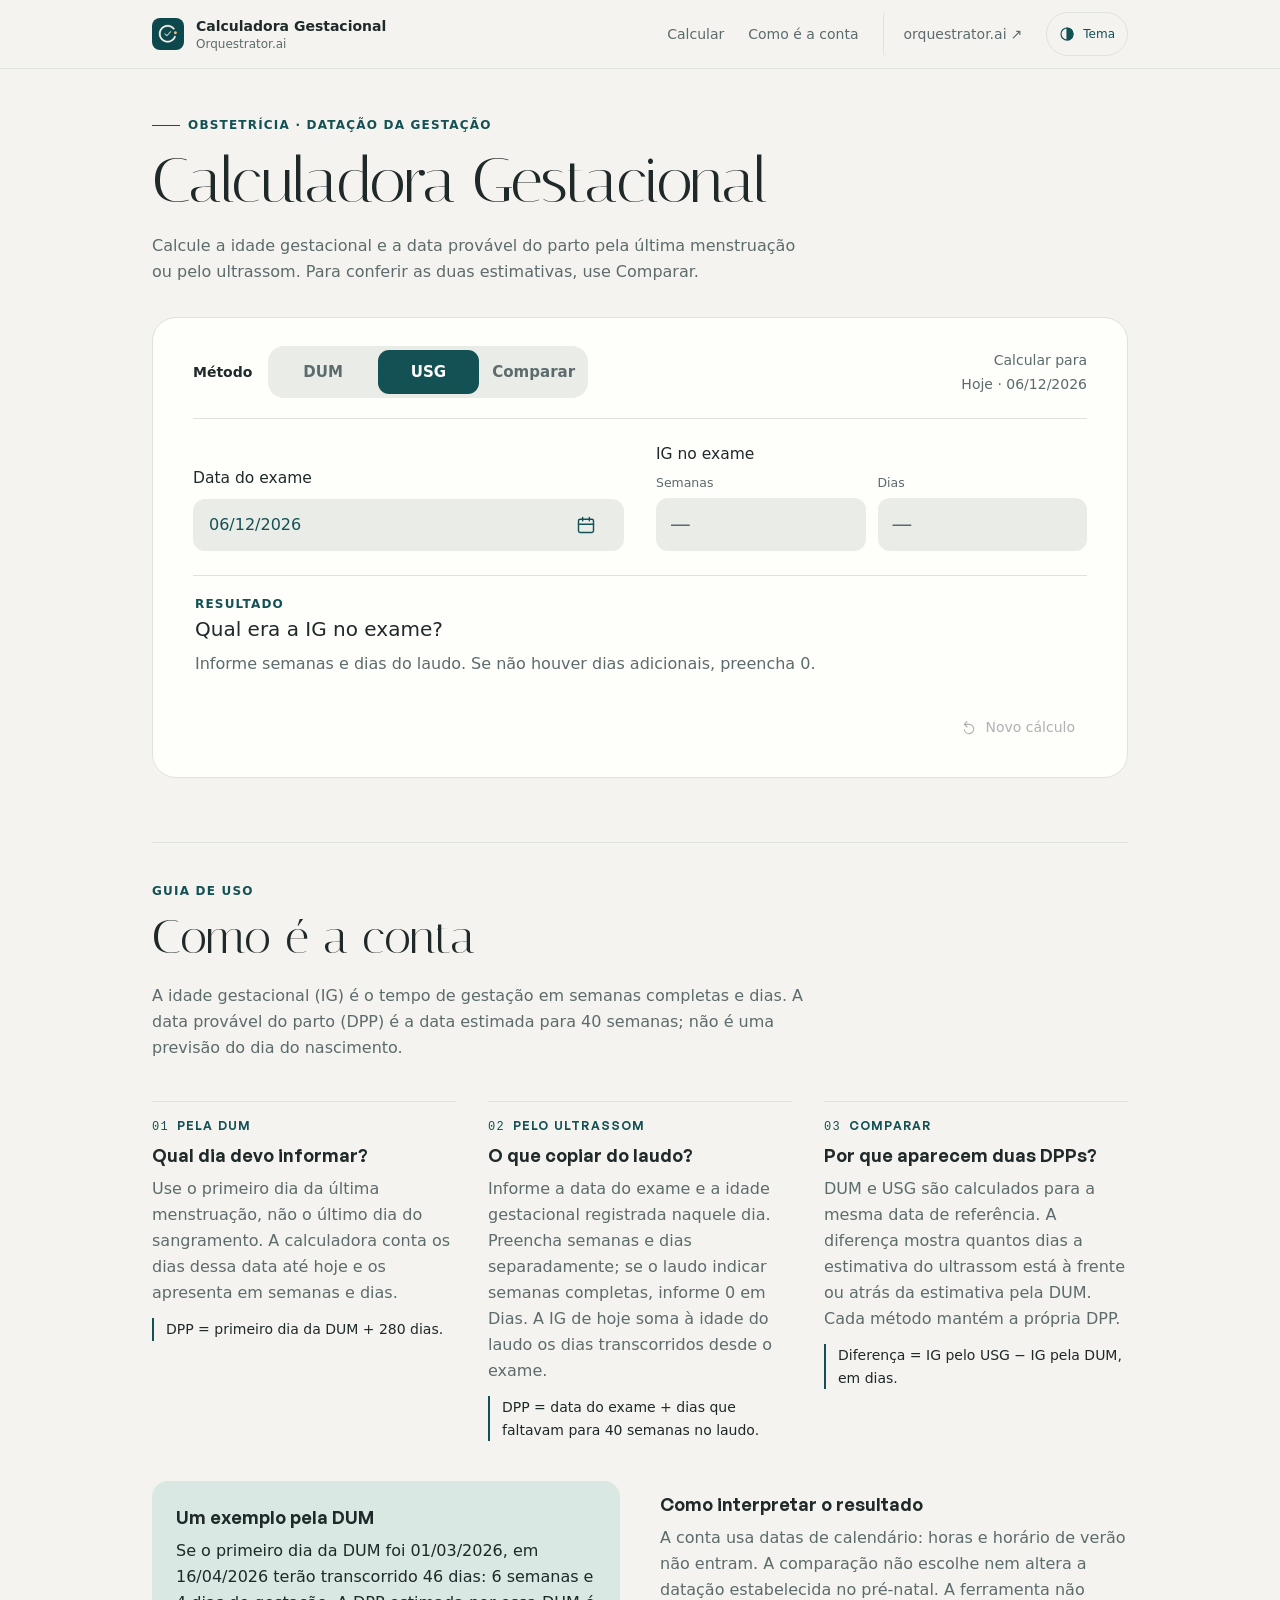
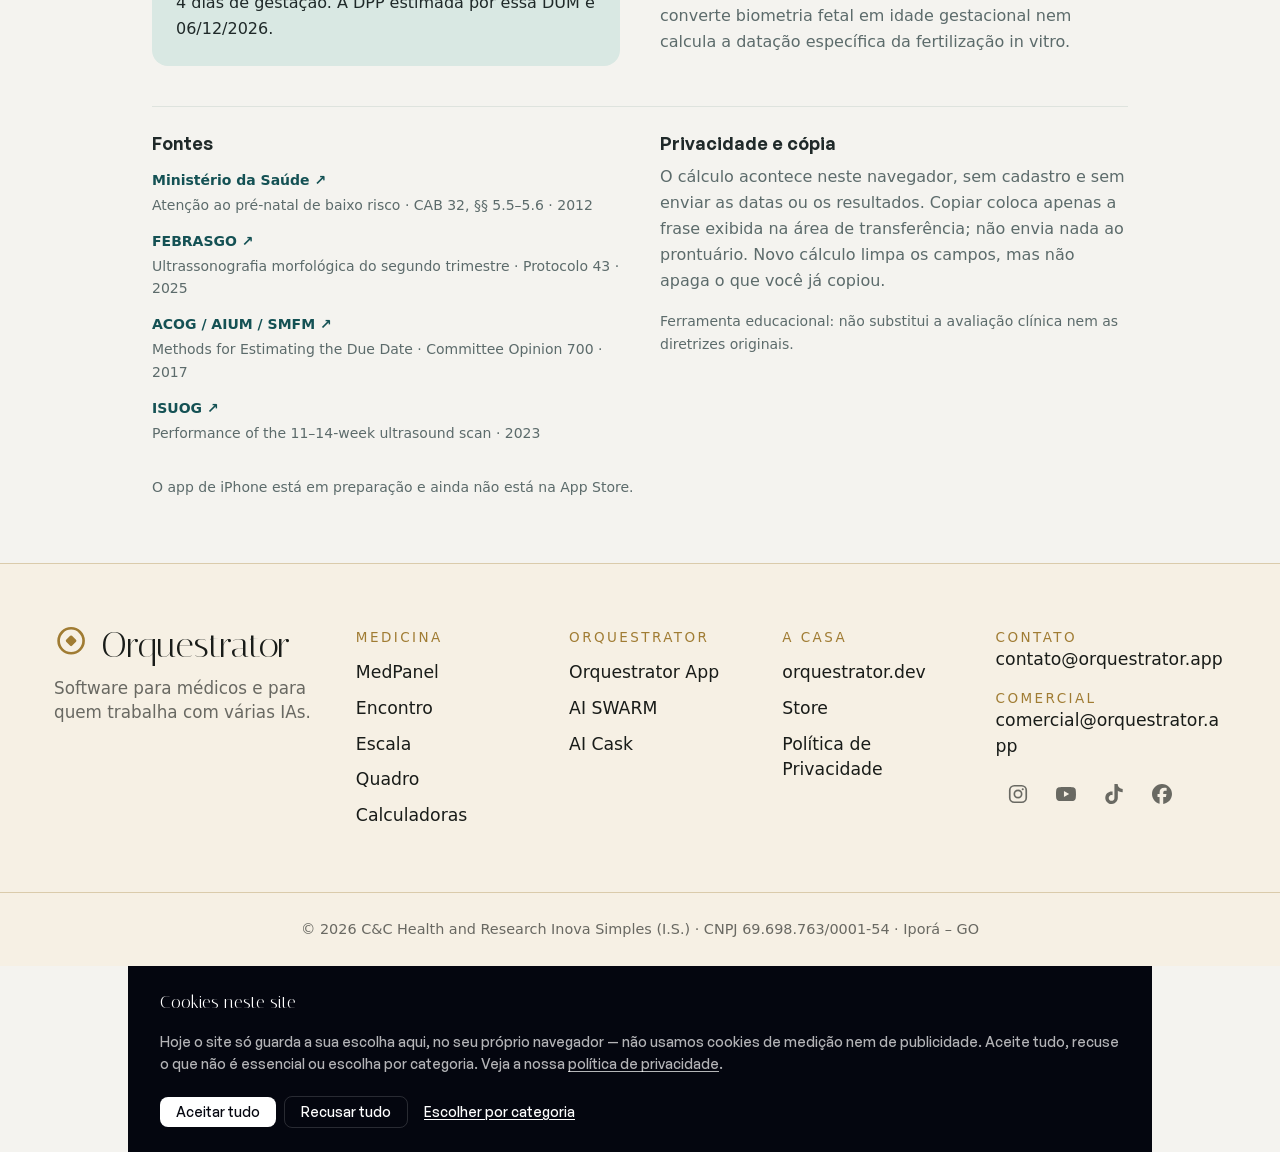
==== index.html @ 22716a39 "Conta Orquestrator: login Google/GitHub e painel de acessos Cadastro único Firebase, vinculação de p" ====
<!DOCTYPE html><html lang="pt-BR" class="raiz-gestacional"><head><meta charSet="utf-8"/><meta name="viewport" content="width=device-width, initial-scale=1"/><link rel="preload" href="/_next/static/media/68eb6f6c399b0b08-s.p.0r8hjc~6p2.4n.woff2" as="font" crossorigin="" type="font/woff2"/><link rel="preload" href="/_next/static/media/e4bf00cfb41b665c-s.p.0wl7n6qdw1gtv.woff2" as="font" crossorigin="" type="font/woff2"/><link rel="preload" href="/_next/static/media/ef40981ccf68eb44-s.0q5zpmovloh.p.woff2" as="font" crossorigin="" type="font/woff2"/><link rel="stylesheet" href="/_next/static/chunks/0lvwnnsfboetd.css" data-precedence="next"/><link rel="stylesheet" href="/_next/static/chunks/06d7qz5~d7o9e.css" data-precedence="next"/><link rel="stylesheet" href="/_next/static/chunks/0ktil~v882y-f.css" data-precedence="next"/><link rel="preload" as="script" fetchPriority="low" href="/_next/static/chunks/0lxjt0z1xo4w2.js"/><script src="/_next/static/chunks/09z8lfty.0pmt.js" async=""></script><script src="/_next/static/chunks/0~ioobwaegd50.js" async=""></script><script src="/_next/static/chunks/0by26_fgpwr7x.js" async=""></script><script src="/_next/static/chunks/turbopack-0szl3iyc-07uf.js" async=""></script><script src="/_next/static/chunks/0hv1p3u_-xrrk.js" async=""></script><script src="/_next/static/chunks/0d3shmwh5_nmn.js" async=""></script><script src="/_next/static/chunks/0bd6ms~98q-tb.js" async=""></script><script src="/_next/static/chunks/149d9~38l7e.f.js" async=""></script><script src="/_next/static/chunks/0xw2i-d7-qs8j.js" async=""></script><script src="/_next/static/chunks/0cv4nspvjn6ev.js" async=""></script><link rel="preload" href="/fonts/general-sans.css" as="style"/><meta name="next-size-adjust" content=""/><meta name="theme-color" content="#f4f3ef" media="(prefers-color-scheme: light)"/><meta name="theme-color" content="#101516" media="(prefers-color-scheme: dark)"/><meta name="color-scheme" content="light dark"/><title>Calculadora Gestacional — a idade gestacional pela DUM e pelo ultrassom, com a DPP — Orquestrator</title><meta name="description" content="A idade gestacional pela DUM, pelo ultrassom ou comparando os dois, com a DPP e o texto para o prontuário. As contas são feitas no navegador: o que você digita não sai do aparelho."/><meta name="application-name" content="Calculadora Gestacional"/><meta name="author" content="Orquestrator"/><link rel="manifest" href="/manifest.webmanifest"/><meta name="creator" content="Orquestrator"/><meta name="publisher" content="Orquestrator"/><meta name="robots" content="index, follow"/><link rel="canonical" href="https://calculadoragestacional.orquestrator.ai/"/><meta property="og:title" content="Calculadora Gestacional — a idade gestacional pela DUM e pelo ultrassom, com a DPP"/><meta property="og:description" content="A idade gestacional pela DUM, pelo ultrassom ou comparando os dois, com a DPP e o texto para o prontuário. As contas são feitas no navegador: o que você digita não sai do aparelho."/><meta property="og:url" content="https://calculadoragestacional.orquestrator.ai/"/><meta property="og:site_name" content="Calculadora Gestacional · Orquestrator"/><meta property="og:locale" content="pt_BR"/><meta property="og:image" content="https://calculadoragestacional.orquestrator.ai/assets/partilha/partilha-medicina-medpanel-20261123.png"/><meta property="og:image:type" content="image/png"/><meta property="og:image:width" content="1200"/><meta property="og:image:height" content="630"/><meta property="og:image:alt" content="Orquestrator — Medicina: o iPhone com a Calculadora Gestacional e os apps MedPanel, Encontro, Escala, Quadro e Calculadoras"/><meta property="og:type" content="website"/><meta name="twitter:card" content="summary_large_image"/><meta name="twitter:title" content="Calculadora Gestacional — a idade gestacional pela DUM e pelo ultrassom, com a DPP"/><meta name="twitter:description" content="A idade gestacional pela DUM, pelo ultrassom ou comparando os dois, com a DPP e o texto para o prontuário. As contas são feitas no navegador: o que você digita não sai do aparelho."/><meta name="twitter:image" content="https://calculadoragestacional.orquestrator.ai/assets/partilha/partilha-medicina-medpanel-20261123.png"/><link rel="shortcut icon" href="/assets/gestacional/favicon.ico"/><link rel="icon" href="/favicon.ico?favicon.0u-0kt6oo4~.o.ico" sizes="48x48" type="image/x-icon"/><link rel="icon" href="/assets/gestacional/favicon.ico" type="image/x-icon" sizes="48x48"/><link rel="apple-touch-icon" href="/assets/gestacional/icone.png" sizes="1024x1024"/><script>(() => {
  const raiz = document.documentElement;
  const chave = "gestacional-aparencia";
  const evento = "gestacional-aparencia-alterada";
  const cores = {"claro":"#f4f3ef","escuro":"#101516"};
  const sistema = matchMedia('(prefers-color-scheme: dark)');
  const validar = tema => tema === 'claro' || tema === 'escuro' ? tema : 'sistema';
  let inicial = 'sistema';
  try { inicial = validar(localStorage.getItem(chave)); } catch {}
  raiz.dataset.gstTema = inicial;
  const colorirBarra = () => {
    const cor = cores[raiz.dataset.gstAparencia];
    document.querySelectorAll('meta[name="theme-color"]').forEach(meta => meta.setAttribute('content', cor));
  };
  const aplicar = () => {
    const tema = validar(raiz.dataset.gstTema);
    raiz.dataset.gstTema = tema;
    raiz.dataset.gstAparencia = tema === 'sistema' ? (sistema.matches ? 'escuro' : 'claro') : tema;
    colorirBarra();
  };
  aplicar();
  window.addEventListener(evento, aplicar);
  sistema.addEventListener('change', aplicar);
  window.addEventListener('storage', event => {
    if (event.key !== chave && event.key !== null) return;
    raiz.dataset.gstTema = validar(event.newValue);
    window.dispatchEvent(new Event(evento));
  });
  // O Next pode inserir os metadados depois deste script; observe apenas até o HTML estar pronto.
  const observar = new MutationObserver(colorirBarra);
  observar.observe(document.head, {childList: true, subtree: true});
  document.addEventListener('DOMContentLoaded', () => { colorirBarra(); observar.disconnect(); }, {once: true});
})();</script><link rel="stylesheet" href="/fonts/general-sans.css"/><script>if (location.protocol === "file:") { document.addEventListener("DOMContentLoaded", function () { document.body.innerHTML = '<div style="min-height:100vh;display:flex;flex-direction:column;align-items:center;justify-content:center;gap:1.2rem;background:#04060f;color:#fff;text-align:center;padding:2rem;font-family:Georgia,serif"><div style="font-size:2.4rem;line-height:1.1">O cinema n\u00e3o abre por aqui.</div><div style="max-width:34rem;font-family:system-ui,sans-serif;font-size:1rem;line-height:1.5;opacity:.75">Abrir o index.html com dois cliques (file://) quebra as rotas do site.<br/><br/>Volte \u00e0 pasta e d\u00ea dois cliques em <b style=\'color:#fff\'>\u201cABRIR O SITE.command\u201d</b> \u2014 o navegador abre sozinho no endere\u00e7o certo.<br/><span style=\'opacity:.6\'>(na primeira vez: clique direito \u2192 Abrir)</span></div></div>'; }); }</script><script src="/_next/static/chunks/03~yq9q893hmn.js" noModule=""></script></head><body class="zen_kaku_gothic_new_59295cc6-module__AIG6Ha__variable marck_script_61fc120c-module__wzHLHG__variable italiana_525a09a8-module__SGugnq__variable"><div hidden=""><!--$--><!--/$--></div><script type="application/ld+json">{"@context":"https://schema.org","@graph":[{"@type":"Organization","@id":"https://calculadoragestacional.orquestrator.ai/#organization","name":"Orquestrator","legalName":"C&C Health and Research Inova Simples (I.S.)","taxID":"69.698.763/0001-54","email":"contato@orquestrator.app","url":"https://calculadoragestacional.orquestrator.ai","logo":"https://calculadoragestacional.orquestrator.ai/icon","address":{"@type":"PostalAddress","streetAddress":"Av. Goiás, 851, Qd. 75, Lt. 772, Sala 01","addressLocality":"Iporá","addressRegion":"GO","postalCode":"76200-015","addressCountry":"BR"}},{"@type":"WebSite","@id":"https://calculadoragestacional.orquestrator.ai/#website","name":"Orquestrator","description":"Orquestrator builds software for physicians: MedPanel, a side panel that pastes phrases, prescriptions and documents wherever the cursor is; residency platforms that cite their sources; and one brain orchestrating a fleet of AIs. The clinical decision always stays with the physician.","url":"https://calculadoragestacional.orquestrator.ai","publisher":{"@id":"https://calculadoragestacional.orquestrator.ai/#organization"}}]}</script><div class="scroll-layout"><div class="scroll-layout-content"><div class="gestacional-produto min-h-svh bg-[var(--calc-bg)] text-[var(--calc-ink)]"><a href="#idade-gestacional" class="sr-only focus:not-sr-only focus:fixed focus:top-2 focus:left-2 focus:z-50 focus:rounded-lg focus:bg-[var(--calc-acento)] focus:px-4 focus:py-3 focus:text-[var(--calc-acento-ink)]">Pular para a calculadora</a><header class="hidden border-b border-[var(--calc-linha)] bg-[var(--calc-bg)] md:block"><div class="mx-auto flex max-w-5xl items-center justify-between gap-6 px-8 py-3 lg:px-6"><a href="#conteudo" class="inline-flex min-h-11 items-center gap-3 rounded-sm text-[var(--calc-ink)] focus-visible:outline-2 focus-visible:outline-[var(--calc-acento)]"><img alt="" loading="lazy" width="192" height="192" decoding="async" data-nimg="1" class="size-8 rounded-lg" style="color:transparent" src="/assets/store/calculadoras/icone.webp"/><span class="flex flex-col leading-tight"><b class="text-sm font-semibold">Calculadora Gestacional</b><span class="text-xs text-[var(--calc-muted)]">Orquestrator.ai</span></span></a><nav aria-label="Navegação da calculadora" class="flex items-center gap-3 text-sm text-[var(--calc-muted)] lg:gap-6"><a href="#idade-gestacional" class="inline-flex min-h-11 items-center rounded-sm hover:text-[var(--calc-acento)] focus-visible:outline-2">Calcular</a><a href="#conta" class="inline-flex min-h-11 items-center rounded-sm hover:text-[var(--calc-acento)] focus-visible:outline-2">Como é a conta</a><a href="https://orquestrator.ai/" class="inline-flex min-h-11 items-center gap-1 rounded-sm border-l border-[var(--calc-linha)] pl-5 hover:text-[var(--calc-acento)] focus-visible:outline-2">orquestrator.ai<span aria-hidden="true">↗</span></a><label class="gestacional-seletor-tema relative inline-flex min-h-11 shrink-0 items-center gap-2 rounded-full border border-[var(--calc-linha)] px-3 text-xs font-medium text-[var(--calc-acento)] focus-within:outline-2 focus-within:outline-offset-2 focus-within:outline-[var(--calc-acento)]"><svg aria-hidden="true" viewBox="0 0 24 24" fill="none" stroke="currentColor" stroke-width="1.7" class="size-4"><circle cx="12" cy="12" r="9"></circle><path d="M12 3a9 9 0 0 1 0 18Z" fill="currentColor"></path></svg><span aria-hidden="true">Tema</span><select aria-label="Aparência" class="absolute inset-0 size-full cursor-pointer opacity-0"><option value="sistema" selected="">Seguir o sistema</option><option value="claro">Claro</option><option value="escuro">Escuro</option></select></label></nav></div></header><main id="conteudo" class="mx-auto min-h-svh max-w-5xl px-6 md:px-8 lg:px-6"><header class="flex items-center justify-between gap-3 pt-4 pb-5 md:block md:pt-10 md:pb-6 lg:pt-12 lg:pb-8"><div class="min-w-0"><p class="m-0 mb-2 hidden items-center gap-2 text-xs font-semibold tracking-widest text-[var(--calc-acento)] uppercase md:flex"><span aria-hidden="true" class="inline-block h-px w-7 bg-current"></span>Obstetrícia · Datação da gestação</p><h1 id="gestacional-titulo" class="m-0 text-balance leading-tight"><span class="gestacional-nome-app block text-[length:var(--gst-titulo-app)] font-semibold md:hidden">Obstétrica</span><span class="hidden text-[length:var(--gst-titulo-web)] font-normal tracking-tight md:block">Calculadora Gestacional</span></h1><span class="block text-xs font-semibold text-[var(--calc-muted)] md:hidden">Orquestrator.ai</span><p class="m-0 mt-3 hidden max-w-prose text-base leading-relaxed text-[var(--calc-muted)] md:block">Calcule a idade gestacional e a data provável do parto pela última menstruação ou pelo ultrassom. Para conferir as duas estimativas, use Comparar.</p></div><div class="flex shrink-0 items-center gap-1 md:hidden"><label class="gestacional-seletor-tema relative inline-flex min-h-11 shrink-0 items-center gap-2 rounded-full border border-[var(--calc-linha)] px-3 text-xs font-medium text-[var(--calc-acento)] focus-within:outline-2 focus-within:outline-offset-2 focus-within:outline-[var(--calc-acento)]"><svg aria-hidden="true" viewBox="0 0 24 24" fill="none" stroke="currentColor" stroke-width="1.7" class="size-4"><circle cx="12" cy="12" r="9"></circle><path d="M12 3a9 9 0 0 1 0 18Z" fill="currentColor"></path></svg><span aria-hidden="true">Tema</span><select aria-label="Aparência" class="absolute inset-0 size-full cursor-pointer opacity-0"><option value="sistema" selected="">Seguir o sistema</option><option value="claro">Claro</option><option value="escuro">Escuro</option></select></label><button type="button" aria-label="Sobre o cálculo: metodologia, fontes e privacidade" aria-haspopup="dialog" aria-expanded="false" class="inline-flex size-11 shrink-0 items-center justify-center rounded-full text-[var(--calc-acento)] focus-visible:outline-2"><svg aria-hidden="true" viewBox="0 0 24 24" fill="none" stroke="currentColor" stroke-width="1.7" class="size-6"><circle cx="12" cy="12" r="9"></circle><path d="M12 11v6m-2 0h4m-4-6h2"></path><circle cx="12" cy="7.5" r="1" fill="currentColor" stroke="none"></circle></svg></button><dialog aria-labelledby="gestacional-folha-titulo" data-lenis-prevent="true" class="gestacional-folha fixed inset-x-0 top-auto bottom-0 mx-auto w-full max-w-lg overflow-y-auto overscroll-contain rounded-t-3xl border-0 bg-[var(--calc-bg)] p-0 text-[var(--calc-ink)] backdrop:bg-black/45"><header class="sticky top-0 z-10 flex items-center justify-between gap-4 border-b border-[var(--calc-linha)] bg-[var(--calc-bg)] px-6 py-2"><h2 id="gestacional-folha-titulo" class="m-0 font-[family-name:var(--gst-ui)]! text-base font-semibold!">Sobre o cálculo</h2><form method="dialog"><button type="submit" class="-mr-2 min-h-11 rounded-md px-2 font-semibold text-[var(--calc-acento)] focus-visible:outline-2">Concluir</button></form></header></dialog></div></header><section id="idade-gestacional" aria-label="Calculadora de idade gestacional" tabindex="-1" class="scroll-mt-4 outline-none"><div class="gestacional-consulta pb-7 md:rounded-3xl md:border md:border-[var(--calc-linha)] md:bg-[var(--calc-surface)] md:px-8 md:py-7 lg:px-10"><h2 class="sr-only">Dados e resultado do cálculo</h2><div class="md:flex md:items-center md:justify-between md:gap-6 md:border-b md:border-[var(--calc-linha)] md:pb-5"><div class="md:flex md:flex-wrap md:items-center md:gap-4"><span aria-hidden="true" class="hidden text-sm font-semibold text-[var(--calc-ink)] lg:block">Método</span><fieldset class="m-0 grid min-w-0 grid-cols-3 gap-1 border-0 bg-[var(--calc-well)] p-1 rounded-2xl md:w-80"><legend class="sr-only">Modo de cálculo</legend><label class="cursor-pointer rounded-[0.7rem] py-[0.55rem] text-center text-[0.94rem] font-semibold text-[var(--calc-muted)] has-[:checked]:bg-[var(--calc-acento)] has-[:checked]:text-[var(--calc-acento-ink)] has-[:focus-visible]:outline-2 has-[:focus-visible]:outline-offset-2 has-[:focus-visible]:outline-[var(--calc-acento)] flex min-h-11 items-center justify-center"><input type="radio" class="sr-only" name="ig-modo" value="dum"/>DUM</label><label class="cursor-pointer rounded-[0.7rem] py-[0.55rem] text-center text-[0.94rem] font-semibold text-[var(--calc-muted)] has-[:checked]:bg-[var(--calc-acento)] has-[:checked]:text-[var(--calc-acento-ink)] has-[:focus-visible]:outline-2 has-[:focus-visible]:outline-offset-2 has-[:focus-visible]:outline-[var(--calc-acento)] flex min-h-11 items-center justify-center"><input type="radio" class="sr-only" name="ig-modo" checked="" value="usg"/>USG</label><label class="cursor-pointer rounded-[0.7rem] py-[0.55rem] text-center text-[0.94rem] font-semibold text-[var(--calc-muted)] has-[:checked]:bg-[var(--calc-acento)] has-[:checked]:text-[var(--calc-acento-ink)] has-[:focus-visible]:outline-2 has-[:focus-visible]:outline-offset-2 has-[:focus-visible]:outline-[var(--calc-acento)] flex min-h-11 items-center justify-center"><input type="radio" class="sr-only" name="ig-modo" value="comparar"/>Comparar</label></fieldset></div><p class="m-0 flex flex-wrap items-baseline justify-between gap-x-3 px-1 pt-5 pb-4 text-sm text-[var(--calc-muted)] md:flex-col md:items-end md:gap-1 md:p-0"><span>Calcular para</span><span>Hoje</span></p></div><div><div class="flex flex-col gap-4 md:py-6"><section class="min-w-0 rounded-[var(--gst-raio-campo)] bg-[var(--calc-surface)] p-[var(--gst-campo-padding)] md:bg-transparent md:p-0 md:grid md:grid-cols-2 md:items-end md:gap-x-8 " aria-label="Data do exame"><div class="flex items-center justify-between gap-3 min-h-11 flex-wrap md:flex-col md:items-stretch md:justify-end md:gap-2"><label for="ig-exame" class="text-[0.97rem] whitespace-nowrap">Data do exame</label><span class="min-w-0 max-w-[10.6rem] border-0 bg-transparent text-right text-[1rem] font-medium text-[var(--calc-acento)] outline-offset-2 focus-visible:outline-2 focus-visible:outline-[var(--calc-acento)] min-h-11 md:min-h-[var(--gst-altura-numero)] md:w-full md:max-w-none md:rounded-xl md:bg-[var(--calc-well)] md:px-4 md:text-left inline-flex items-center gap-1 focus-within:outline-2 focus-within:outline-[var(--calc-acento)]"><input id="ig-exame" type="text" inputMode="numeric" autoComplete="off" placeholder="dd/mm/aaaa" maxLength="10" class="min-w-0 w-full border-0 bg-transparent text-inherit tabular-nums outline-none placeholder:text-[var(--calc-muted)]" value=""/><span class="relative flex min-h-11 w-11 shrink-0 items-center justify-center"><svg aria-hidden="true" class="size-5" viewBox="0 0 24 24" fill="none" stroke="currentColor" stroke-width="1.7"><rect x="3" y="5" width="18" height="16" rx="2"></rect><path d="M16 3v4M8 3v4M3 11h18" stroke-linecap="round"></path></svg><input type="date" aria-label="Abrir calendário: Data do exame" max="" class="absolute inset-0 size-full cursor-pointer opacity-0" value=""/></span></span></div><div class="my-[var(--gst-campo-padding)] h-px bg-[var(--calc-linha)] md:hidden"></div><div><p id="ig-no-exame" class="m-0 text-[0.97rem]">IG no exame</p><div role="group" aria-labelledby="ig-no-exame" class="mt-2 grid grid-cols-2 gap-3"><label class="flex min-w-0 flex-col gap-[0.3rem]"><span class="text-[0.78rem] text-[var(--calc-muted)]">Semanas</span><input type="text" inputMode="numeric" pattern="[0-9]*" autoComplete="off" placeholder="—" enterKeyHint="next" class="w-full rounded-[0.75rem] border-2 border-transparent bg-[var(--calc-well)] px-[0.75rem] py-[0.55rem] text-[1.3rem] font-medium text-[var(--calc-ink)] outline-none focus:border-[var(--calc-acento)] aria-[invalid=true]:border-[var(--calc-erro)] min-h-[var(--gst-altura-numero)] tabular-nums placeholder:text-[var(--calc-muted)]" value=""/></label><label class="flex min-w-0 flex-col gap-[0.3rem]"><span class="text-[0.78rem] text-[var(--calc-muted)]">Dias</span><input type="text" inputMode="numeric" pattern="[0-9]*" autoComplete="off" placeholder="—" enterKeyHint="done" class="w-full rounded-[0.75rem] border-2 border-transparent bg-[var(--calc-well)] px-[0.75rem] py-[0.55rem] text-[1.3rem] font-medium text-[var(--calc-ink)] outline-none focus:border-[var(--calc-acento)] aria-[invalid=true]:border-[var(--calc-erro)] min-h-[var(--gst-altura-numero)] tabular-nums placeholder:text-[var(--calc-muted)]" value=""/></label></div></div></section></div><div aria-live="polite" class="mt-6 flex flex-col gap-5 md:mt-0 md:gap-4"><div class="px-0.5 py-3 md:border-t md:border-[var(--calc-linha)] md:pt-5 md:pb-0"><p class="m-0 hidden text-xs font-semibold tracking-widest text-[var(--calc-acento)] uppercase md:block">Resultado</p><h3 class="m-0 text-xl leading-snug font-medium md:mt-1">Qual era a IG no exame?</h3><p class="m-0 mt-2 max-w-prose text-base leading-relaxed text-[var(--calc-muted)]">Informe semanas e dias do laudo. Se não houver dias adicionais, preencha 0.</p></div></div><div class="mt-7 md:flex md:items-center md:justify-end md:gap-4"><button type="button" disabled="" class="inline-flex min-h-11 w-full items-center justify-center gap-2 rounded-lg text-sm text-[var(--calc-muted)] focus-visible:outline-2 enabled:hover:text-[var(--calc-acento)] disabled:opacity-50 md:w-auto md:px-3"><svg class="size-4" aria-hidden="true" viewBox="0 0 24 24" fill="none" stroke="currentColor" stroke-width="1.7"><path d="M9 4 5 8l4 4M5 8h7a7 7 0 1 1-7 8" stroke-linecap="round" stroke-linejoin="round"></path></svg>Novo cálculo</button></div></div></div></section><section id="conta" aria-labelledby="conta-titulo" class="mt-12 hidden scroll-mt-6 border-t border-[var(--calc-linha)] pt-8 pb-16 md:block lg:mt-16 lg:pt-10"><p class="m-0 mb-2 text-xs font-semibold tracking-widest text-[var(--calc-acento)] uppercase">Guia de uso</p><h2 id="conta-titulo" tabindex="-1" class="m-0 mb-4 text-4xl leading-tight lg:text-5xl">Como é a conta</h2><div class="flex flex-col gap-8 md:gap-10"><p class="m-0 max-w-prose text-base leading-relaxed text-[var(--calc-muted)]">A idade gestacional (IG) é o tempo de gestação em semanas completas e dias. A data provável do parto (DPP) é a data estimada para 40 semanas; não é uma previsão do dia do nascimento.</p><ol class="m-0 grid list-none gap-6 p-0 md:grid-cols-3 md:gap-8"><li class="flex min-w-0 flex-col items-start gap-2 border-t border-[var(--calc-linha)] pt-4"><p class="m-0 font-sans text-xs font-semibold tracking-widest text-[var(--calc-acento)] uppercase"><span aria-hidden="true" class="mr-2 font-mono font-normal">0<!-- -->1</span>Pela DUM</p><h3 class="m-0 font-sans text-lg font-semibold leading-snug text-[var(--calc-ink)]">Qual dia devo informar?</h3><p class="m-0 max-w-prose text-base leading-relaxed text-[var(--calc-muted)]">Use o primeiro dia da última menstruação, não o último dia do sangramento. A calculadora conta os dias dessa data até hoje e os apresenta em semanas e dias.</p><p class="m-0 mt-1 border-l-2 border-[var(--calc-acento)] pl-3 text-sm font-medium leading-relaxed">DPP = primeiro dia da DUM + 280 dias.</p></li><li class="flex min-w-0 flex-col items-start gap-2 border-t border-[var(--calc-linha)] pt-4"><p class="m-0 font-sans text-xs font-semibold tracking-widest text-[var(--calc-acento)] uppercase"><span aria-hidden="true" class="mr-2 font-mono font-normal">0<!-- -->2</span>Pelo ultrassom</p><h3 class="m-0 font-sans text-lg font-semibold leading-snug text-[var(--calc-ink)]">O que copiar do laudo?</h3><p class="m-0 max-w-prose text-base leading-relaxed text-[var(--calc-muted)]">Informe a data do exame e a idade gestacional registrada naquele dia. Preencha semanas e dias separadamente; se o laudo indicar semanas completas, informe 0 em Dias. A IG de hoje soma à idade do laudo os dias transcorridos desde o exame.</p><p class="m-0 mt-1 border-l-2 border-[var(--calc-acento)] pl-3 text-sm font-medium leading-relaxed">DPP = data do exame + dias que faltavam para 40 semanas no laudo.</p></li><li class="flex min-w-0 flex-col items-start gap-2 border-t border-[var(--calc-linha)] pt-4"><p class="m-0 font-sans text-xs font-semibold tracking-widest text-[var(--calc-acento)] uppercase"><span aria-hidden="true" class="mr-2 font-mono font-normal">0<!-- -->3</span>Comparar</p><h3 class="m-0 font-sans text-lg font-semibold leading-snug text-[var(--calc-ink)]">Por que aparecem duas DPPs?</h3><p class="m-0 max-w-prose text-base leading-relaxed text-[var(--calc-muted)]">DUM e USG são calculados para a mesma data de referência. A diferença mostra quantos dias a estimativa do ultrassom está à frente ou atrás da estimativa pela DUM. Cada método mantém a própria DPP.</p><p class="m-0 mt-1 border-l-2 border-[var(--calc-acento)] pl-3 text-sm font-medium leading-relaxed">Diferença = IG pelo USG − IG pela DUM, em dias.</p></li></ol><div class="grid gap-6 md:grid-cols-2 md:gap-10"><section aria-label="Exemplo de cálculo" class="rounded-2xl bg-[var(--calc-acento-suave)] p-5 md:p-6"><h3 class="m-0 font-sans text-lg font-semibold leading-snug text-[var(--calc-ink)]">Um exemplo pela DUM</h3><p class="m-0 mt-2 max-w-prose text-base leading-relaxed">Se o primeiro dia da DUM foi 01/03/2026, em 16/04/2026 terão transcorrido 46 dias: 6 semanas e 4 dias de gestação. A DPP estimada por essa DUM é 06/12/2026.</p></section><section aria-label="Limites da interpretação" class="self-center"><h3 class="m-0 font-sans text-lg font-semibold leading-snug text-[var(--calc-ink)]">Como interpretar o resultado</h3><p class="m-0 max-w-prose text-base leading-relaxed text-[var(--calc-muted)] mt-2">A conta usa datas de calendário: horas e horário de verão não entram. A comparação não escolhe nem altera a datação estabelecida no pré-natal. A ferramenta não converte biometria fetal em idade gestacional nem calcula a datação específica da fertilização in vitro.</p></section></div><div class="grid gap-8 border-t border-[var(--calc-linha)] pt-6 md:grid-cols-2 md:gap-10"><section aria-label="Fontes do cálculo"><h3 class="m-0 font-sans text-lg font-semibold leading-snug text-[var(--calc-ink)]">Fontes</h3><ul class="m-0 mt-3 grid list-none gap-3 p-0"><li><a href="https://bvsms.saude.gov.br/bvs/publicacoes/cadernos_atencao_basica_32_prenatal.pdf" target="_blank" rel="noreferrer" class="inline-flex min-h-11 flex-col justify-center gap-1 rounded-sm text-[var(--calc-acento)] underline-offset-4 hover:underline focus-visible:outline-2"><span class="text-sm font-semibold">Ministério da Saúde<!-- --> <span aria-hidden="true">↗</span><span class="sr-only"> (abre em outra aba)</span></span><span class="text-sm leading-relaxed text-[var(--calc-muted)]">Atenção ao pré-natal de baixo risco · CAB 32, §§ 5.5–5.6 · 2012</span></a></li><li><a href="https://femina.org.br/article/ultrassonografia-morfologica-do-segundo-trimestre/" target="_blank" rel="noreferrer" class="inline-flex min-h-11 flex-col justify-center gap-1 rounded-sm text-[var(--calc-acento)] underline-offset-4 hover:underline focus-visible:outline-2"><span class="text-sm font-semibold">FEBRASGO<!-- --> <span aria-hidden="true">↗</span><span class="sr-only"> (abre em outra aba)</span></span><span class="text-sm leading-relaxed text-[var(--calc-muted)]">Ultrassonografia morfológica do segundo trimestre · Protocolo 43 · 2025</span></a></li><li><a href="https://www.acog.org/clinical/clinical-guidance/committee-opinion/articles/2017/05/methods-for-estimating-the-due-date" target="_blank" rel="noreferrer" class="inline-flex min-h-11 flex-col justify-center gap-1 rounded-sm text-[var(--calc-acento)] underline-offset-4 hover:underline focus-visible:outline-2"><span class="text-sm font-semibold">ACOG / AIUM / SMFM<!-- --> <span aria-hidden="true">↗</span><span class="sr-only"> (abre em outra aba)</span></span><span class="text-sm leading-relaxed text-[var(--calc-muted)]">Methods for Estimating the Due Date · Committee Opinion 700 · 2017</span></a></li><li><a href="https://www.isuog.org/resource/updated-isuog-practice-guidelines-performance-of-11-14-week-ultrasound-scan.html" target="_blank" rel="noreferrer" class="inline-flex min-h-11 flex-col justify-center gap-1 rounded-sm text-[var(--calc-acento)] underline-offset-4 hover:underline focus-visible:outline-2"><span class="text-sm font-semibold">ISUOG<!-- --> <span aria-hidden="true">↗</span><span class="sr-only"> (abre em outra aba)</span></span><span class="text-sm leading-relaxed text-[var(--calc-muted)]">Performance of the 11–14-week ultrasound scan · 2023</span></a></li></ul></section><section aria-label="Privacidade e cópia"><h3 class="m-0 font-sans text-lg font-semibold leading-snug text-[var(--calc-ink)]">Privacidade e cópia</h3><p class="m-0 max-w-prose text-base leading-relaxed text-[var(--calc-muted)] mt-2">O cálculo acontece neste navegador, sem cadastro e sem enviar as datas ou os resultados. Copiar coloca apenas a frase exibida na área de transferência; não envia nada ao prontuário. Novo cálculo limpa os campos, mas não apaga o que você já copiou.</p><p class="m-0 mt-4 max-w-prose text-sm leading-relaxed text-[var(--calc-muted)]">Ferramenta educacional: não substitui a avaliação clínica nem as diretrizes originais.</p></section></div></div><p class="m-0 mt-8 text-sm leading-relaxed text-[var(--calc-muted)]">O app de iPhone está em preparação e ainda não está na App Store.</p></section></main><footer data-tom="claro" class="border-t border-[var(--oa-line)] bg-[var(--oa-bg)] text-[var(--oa-ink)]"><div class="mx-auto grid max-w-[110rem] grid-cols-1 gap-[clamp(1.6rem,4vmin,3rem)] px-[6vmin] py-[clamp(2.4rem,7vmin,5rem)] sm:grid-cols-2 lg:grid-cols-[1.5fr_1fr_1fr_1fr_1.3fr]"><div class="sm:col-span-2 lg:col-span-1"><p class="m-0 flex items-center gap-[0.35em] font-display text-[clamp(1.8rem,4vmin,2.8rem)] leading-none"><svg viewBox="0 0 64 64" aria-hidden="true" focusable="false" class="size-[0.95em] shrink-0 -translate-y-[0.12em] text-[var(--oa-gold)]"><circle cx="32" cy="32" r="23.4" fill="none" stroke="currentColor" stroke-width="5"></circle><rect x="24.3" y="24.3" width="15.4" height="15.4" rx="2.4" transform="rotate(45 32 32)" fill="currentColor"></rect></svg>Orquestrator</p><p class="m-0 mt-[clamp(0.8rem,1.6vmin,1.2rem)] max-w-[36ch] text-[clamp(0.9rem,1.9vmin,1.05rem)] leading-snug text-[var(--oa-ink-muted)]">Software para médicos e para quem trabalha com várias IAs.</p></div><nav aria-label="Rodapé — Medicina"><p class="m-0 mb-[clamp(0.7rem,1.4vmin,1rem)] text-[clamp(0.72rem,1.5vmin,0.85rem)] uppercase tracking-[0.18em] text-[var(--oa-gold)]">Medicina</p><ul class="m-0 flex list-none flex-col gap-[clamp(0.5rem,1.1vmin,0.8rem)] p-0"><li><a class="text-[clamp(0.95rem,2vmin,1.08rem)] underline-offset-4 hover:underline focus-visible:underline" href="https://medpanel.orquestrator.ai/">MedPanel</a></li><li><a class="text-[clamp(0.95rem,2vmin,1.08rem)] underline-offset-4 hover:underline focus-visible:underline" href="https://orquestrator.ai/encontro/">Encontro</a></li><li><a class="text-[clamp(0.95rem,2vmin,1.08rem)] underline-offset-4 hover:underline focus-visible:underline" href="https://orquestrator.ai/escala/">Escala</a></li><li><a class="text-[clamp(0.95rem,2vmin,1.08rem)] underline-offset-4 hover:underline focus-visible:underline" href="https://orquestrator.ai/quadro/">Quadro</a></li><li><a class="text-[clamp(0.95rem,2vmin,1.08rem)] underline-offset-4 hover:underline focus-visible:underline" href="https://orquestrator.ai/calculadoras/">Calculadoras</a></li></ul></nav><nav aria-label="Rodapé — Orquestrator"><p class="m-0 mb-[clamp(0.7rem,1.4vmin,1rem)] text-[clamp(0.72rem,1.5vmin,0.85rem)] uppercase tracking-[0.18em] text-[var(--oa-gold)]">Orquestrator</p><ul class="m-0 flex list-none flex-col gap-[clamp(0.5rem,1.1vmin,0.8rem)] p-0"><li><a class="text-[clamp(0.95rem,2vmin,1.08rem)] underline-offset-4 hover:underline focus-visible:underline" href="https://orquestrator.app/">Orquestrator App</a></li><li><a class="text-[clamp(0.95rem,2vmin,1.08rem)] underline-offset-4 hover:underline focus-visible:underline" href="https://orquestrator.app/orquestrator-app/enxame/">AI SWARM</a></li><li><a class="text-[clamp(0.95rem,2vmin,1.08rem)] underline-offset-4 hover:underline focus-visible:underline" href="https://orquestrator.ai/ai-cask/">AI Cask</a></li></ul></nav><nav aria-label="Rodapé — A casa"><p class="m-0 mb-[clamp(0.7rem,1.4vmin,1rem)] text-[clamp(0.72rem,1.5vmin,0.85rem)] uppercase tracking-[0.18em] text-[var(--oa-gold)]">A casa</p><ul class="m-0 flex list-none flex-col gap-[clamp(0.5rem,1.1vmin,0.8rem)] p-0"><li><a class="text-[clamp(0.95rem,2vmin,1.08rem)] underline-offset-4 hover:underline focus-visible:underline" href="https://orquestrator.ai/dev/">orquestrator.dev</a></li><li><a class="text-[clamp(0.95rem,2vmin,1.08rem)] underline-offset-4 hover:underline focus-visible:underline" href="https://orquestrator.ai/store/">Store</a></li><li><a class="text-[clamp(0.95rem,2vmin,1.08rem)] underline-offset-4 hover:underline focus-visible:underline" href="https://orquestrator.ai/privacidade/">Política de Privacidade</a></li></ul></nav><address class="not-italic"><ul class="m-0 flex list-none flex-col gap-[clamp(0.8rem,1.6vmin,1.2rem)] p-0"><li><span class="block text-[clamp(0.72rem,1.5vmin,0.85rem)] uppercase tracking-[0.18em] text-[var(--oa-gold)]">Contato</span><a href="mailto:contato@orquestrator.app" class="break-all text-[clamp(0.95rem,2vmin,1.08rem)] underline-offset-4 hover:underline focus-visible:underline">contato@orquestrator.app</a></li><li><span class="block text-[clamp(0.72rem,1.5vmin,0.85rem)] uppercase tracking-[0.18em] text-[var(--oa-gold)]">Comercial</span><a href="mailto:comercial@orquestrator.app" class="break-all text-[clamp(0.95rem,2vmin,1.08rem)] underline-offset-4 hover:underline focus-visible:underline">comercial@orquestrator.app</a></li></ul><ul role="list" aria-label="Redes sociais" class="m-0 mt-3 flex flex-wrap items-center gap-1 p-0"><li class="list-none"><span role="img" aria-label="Instagram — sem link" class="grid size-[var(--oa-rodape-alvo)] place-items-center rounded-full text-[var(--oa-ink-muted)]"><svg viewBox="0 0 24 24" fill="currentColor" aria-hidden="true" focusable="false" class="size-[var(--oa-rodape-icone)]"><rect x="2.1" y="2.1" width="19.8" height="19.8" rx="5.5" fill="none" stroke="currentColor" stroke-width="2"></rect><circle cx="12" cy="12" r="4.4" fill="none" stroke="currentColor" stroke-width="2"></circle><circle cx="17.7" cy="6.3" r="1.25"></circle></svg></span></li><li class="list-none"><span role="img" aria-label="YouTube — sem link" class="grid size-[var(--oa-rodape-alvo)] place-items-center rounded-full text-[var(--oa-ink-muted)]"><svg viewBox="0 0 24 24" fill="currentColor" aria-hidden="true" focusable="false" class="size-[var(--oa-rodape-icone)]"><path d="M23.498 6.186a3.016 3.016 0 0 0-2.122-2.136C19.505 3.545 12 3.545 12 3.545s-7.505 0-9.377.505A3.017 3.017 0 0 0 .502 6.186C0 8.07 0 12 0 12s0 3.93.502 5.814a3.016 3.016 0 0 0 2.122 2.136c1.871.505 9.376.505 9.376.505s7.505 0 9.377-.505a3.015 3.015 0 0 0 2.122-2.136C24 15.93 24 12 24 12s0-3.93-.502-5.814zM9.545 15.568V8.432L15.818 12l-6.273 3.568z"></path></svg></span></li><li class="list-none"><span role="img" aria-label="TikTok — sem link" class="grid size-[var(--oa-rodape-alvo)] place-items-center rounded-full text-[var(--oa-ink-muted)]"><svg viewBox="0 0 24 24" fill="currentColor" aria-hidden="true" focusable="false" class="size-[var(--oa-rodape-icone)]"><path d="M12.525.02c1.31-.02 2.61-.01 3.91-.02.08 1.53.63 3.09 1.75 4.17 1.12 1.11 2.7 1.62 4.24 1.79v4.03c-1.44-.05-2.89-.35-4.2-.97-.57-.26-1.1-.59-1.62-.93-.01 2.92.01 5.84-.02 8.75-.08 1.4-.54 2.79-1.35 3.94-1.31 1.92-3.58 3.17-5.91 3.21-1.43.08-2.86-.31-4.08-1.03-2.02-1.19-3.44-3.37-3.65-5.71-.02-.5-.03-1-.01-1.49.18-1.9 1.12-3.72 2.58-4.96 1.66-1.44 3.98-2.13 6.15-1.72.02 1.48-.04 2.96-.04 4.44-.99-.32-2.15-.23-3.02.37-.63.41-1.11 1.04-1.36 1.75-.21.51-.15 1.07-.14 1.61.24 1.64 1.82 3.02 3.5 2.87 1.12-.01 2.19-.66 2.77-1.61.19-.33.4-.67.41-1.06.1-1.79.06-3.57.07-5.36.01-4.03-.01-8.05.02-12.07z"></path></svg></span></li><li class="list-none"><span role="img" aria-label="Facebook — sem link" class="grid size-[var(--oa-rodape-alvo)] place-items-center rounded-full text-[var(--oa-ink-muted)]"><svg viewBox="0 0 24 24" fill="currentColor" aria-hidden="true" focusable="false" class="size-[var(--oa-rodape-icone)]"><path d="M9.101 23.691v-7.98H6.627v-3.667h2.474v-1.58c0-4.085 1.848-5.978 5.858-5.978.401 0 .955.042 1.468.103a8.68 8.68 0 0 1 1.141.195v3.325a8.623 8.623 0 0 0-.653-.036 26.805 26.805 0 0 0-.733-.009c-.707 0-1.259.096-1.675.309a1.686 1.686 0 0 0-.679.622c-.258.42-.374.995-.374 1.752v1.297h3.919l-.386 2.103-.287 1.564h-3.246v8.245C19.396 23.238 24 18.179 24 12.044c0-6.627-5.373-12-12-12s-12 5.373-12 12c0 5.628 3.874 10.35 9.101 11.647Z"></path></svg></span></li></ul></address></div><p class="m-0 border-t border-[var(--oa-line)] px-[6vmin] py-[clamp(1rem,3vmin,1.6rem)] text-center text-[clamp(0.75rem,1.6vmin,0.9rem)] text-[var(--oa-ink-muted)]">© 2026 C&amp;C Health and Research Inova Simples (I.S.) · CNPJ 69.698.763/0001-54 · Iporá – GO</p></footer></div><!--$--><!--/$--><!--$!--><template data-dgst="BAILOUT_TO_CLIENT_SIDE_RENDERING"></template><!--/$--></div></div><script src="/_next/static/chunks/0lxjt0z1xo4w2.js" id="_R_" async=""></script><script>(self.__next_f=self.__next_f||[]).push([0])</script><script>self.__next_f.push([1,"1:\"$Sreact.fragment\"\n8:I[68027,[\"/_next/static/chunks/0hv1p3u_-xrrk.js\",\"/_next/static/chunks/0d3shmwh5_nmn.js\",\"/_next/static/chunks/0bd6ms~98q-tb.js\"],\"default\",1]\n:HL[\"/_next/static/chunks/0lvwnnsfboetd.css\",\"style\"]\n:HL[\"/_next/static/chunks/06d7qz5~d7o9e.css\",\"style\"]\n:HL[\"/_next/static/chunks/0ktil~v882y-f.css\",\"style\"]\n:HL[\"/_next/static/media/68eb6f6c399b0b08-s.p.0r8hjc~6p2.4n.woff2\",\"font\",{\"crossOrigin\":\"\",\"type\":\"font/woff2\"}]\n:HL[\"/_next/static/media/e4bf00cfb41b665c-s.p.0wl7n6qdw1gtv.woff2\",\"font\",{\"crossOrigin\":\"\",\"type\":\"font/woff2\"}]\n:HL[\"/_next/static/media/ef40981ccf68eb44-s.0q5zpmovloh.p.woff2\",\"font\",{\"crossOrigin\":\"\",\"type\":\"font/woff2\"}]\n:HL[\"/fonts/general-sans.css\",\"style\"]\n2:T614,"])</script><script>self.__next_f.push([1,"(() =\u003e {\n  const raiz = document.documentElement;\n  const chave = \"gestacional-aparencia\";\n  const evento = \"gestacional-aparencia-alterada\";\n  const cores = {\"claro\":\"#f4f3ef\",\"escuro\":\"#101516\"};\n  const sistema = matchMedia('(prefers-color-scheme: dark)');\n  const validar = tema =\u003e tema === 'claro' || tema === 'escuro' ? tema : 'sistema';\n  let inicial = 'sistema';\n  try { inicial = validar(localStorage.getItem(chave)); } catch {}\n  raiz.dataset.gstTema = inicial;\n  const colorirBarra = () =\u003e {\n    const cor = cores[raiz.dataset.gstAparencia];\n    document.querySelectorAll('meta[name=\"theme-color\"]').forEach(meta =\u003e meta.setAttribute('content', cor));\n  };\n  const aplicar = () =\u003e {\n    const tema = validar(raiz.dataset.gstTema);\n    raiz.dataset.gstTema = tema;\n    raiz.dataset.gstAparencia = tema === 'sistema' ? (sistema.matches ? 'escuro' : 'claro') : tema;\n    colorirBarra();\n  };\n  aplicar();\n  window.addEventListener(evento, aplicar);\n  sistema.addEventListener('change', aplicar);\n  window.addEventListener('storage', event =\u003e {\n    if (event.key !== chave \u0026\u0026 event.key !== null) return;\n    raiz.dataset.gstTema = validar(event.newValue);\n    window.dispatchEvent(new Event(evento));\n  });\n  // O Next pode inserir os metadados depois deste script; observe apenas até o HTML estar pronto.\n  const observar = new MutationObserver(colorirBarra);\n  observar.observe(document.head, {childList: true, subtree: true});\n  document.addEventListener('DOMContentLoaded', () =\u003e { colorirBarra(); observar.disconnect(); }, {once: true});\n})();"])</script><script>self.__next_f.push([1,"0:{\"P\":null,\"c\":[\"\",\"\"],\"q\":\"\",\"i\":false,\"f\":[[[\"\",{\"children\":[\"(casa)\",{\"children\":[\"__PAGE__\",{}]}]},\"$undefined\",\"$undefined\",16],[[\"$\",\"$1\",\"c\",{\"children\":[[[\"$\",\"link\",\"0\",{\"rel\":\"stylesheet\",\"href\":\"/_next/static/chunks/0lvwnnsfboetd.css\",\"precedence\":\"next\",\"crossOrigin\":\"$undefined\",\"nonce\":\"$undefined\"}],[\"$\",\"link\",\"1\",{\"rel\":\"stylesheet\",\"href\":\"/_next/static/chunks/06d7qz5~d7o9e.css\",\"precedence\":\"next\",\"crossOrigin\":\"$undefined\",\"nonce\":\"$undefined\"}],[\"$\",\"link\",\"2\",{\"rel\":\"stylesheet\",\"href\":\"/_next/static/chunks/0ktil~v882y-f.css\",\"precedence\":\"next\",\"crossOrigin\":\"$undefined\",\"nonce\":\"$undefined\"}],[\"$\",\"script\",\"script-0\",{\"src\":\"/_next/static/chunks/0hv1p3u_-xrrk.js\",\"async\":true,\"nonce\":\"$undefined\"}],[\"$\",\"script\",\"script-1\",{\"src\":\"/_next/static/chunks/0d3shmwh5_nmn.js\",\"async\":true,\"nonce\":\"$undefined\"}],[\"$\",\"script\",\"script-2\",{\"src\":\"/_next/static/chunks/0bd6ms~98q-tb.js\",\"async\":true,\"nonce\":\"$undefined\"}]],[\"$\",\"html\",null,{\"lang\":\"pt-BR\",\"className\":\"raiz-gestacional\",\"suppressHydrationWarning\":true,\"children\":[[\"$\",\"head\",null,{\"children\":[[\"$\",\"script\",null,{\"dangerouslySetInnerHTML\":{\"__html\":\"$2\"}}],[\"$\",\"link\",null,{\"rel\":\"stylesheet\",\"href\":\"/fonts/general-sans.css\"}],[\"$\",\"script\",null,{\"dangerouslySetInnerHTML\":{\"__html\":\"if (location.protocol === \\\"file:\\\") { document.addEventListener(\\\"DOMContentLoaded\\\", function () { document.body.innerHTML = '\u003cdiv style=\\\"min-height:100vh;display:flex;flex-direction:column;align-items:center;justify-content:center;gap:1.2rem;background:#04060f;color:#fff;text-align:center;padding:2rem;font-family:Georgia,serif\\\"\u003e\u003cdiv style=\\\"font-size:2.4rem;line-height:1.1\\\"\u003eO cinema n\\\\u00e3o abre por aqui.\u003c/div\u003e\u003cdiv style=\\\"max-width:34rem;font-family:system-ui,sans-serif;font-size:1rem;line-height:1.5;opacity:.75\\\"\u003eAbrir o index.html com dois cliques (file://) quebra as rotas do site.\u003cbr/\u003e\u003cbr/\u003eVolte \\\\u00e0 pasta e d\\\\u00ea dois cliques em \u003cb style=\\\\'color:#fff\\\\'\u003e\\\\u201cABRIR O SITE.command\\\\u201d\u003c/b\u003e \\\\u2014 o navegador abre sozinho no endere\\\\u00e7o certo.\u003cbr/\u003e\u003cspan style=\\\\'opacity:.6\\\\'\u003e(na primeira vez: clique direito \\\\u2192 Abrir)\u003c/span\u003e\u003c/div\u003e\u003c/div\u003e'; }); }\"}}]]}],[\"$\",\"body\",null,{\"className\":\"zen_kaku_gothic_new_59295cc6-module__AIG6Ha__variable marck_script_61fc120c-module__wzHLHG__variable italiana_525a09a8-module__SGugnq__variable\",\"children\":[\"$L3\",\"$L4\"]}]]}]]}],{\"children\":[\"$L5\",{\"children\":[\"$L6\",{},null,false,null]},null,false,null]},null,false,null],\"$L7\",false]],\"m\":\"$undefined\",\"G\":[\"$8\",[\"$L9\",\"$La\",\"$Lb\"]],\"S\":true,\"h\":null,\"s\":\"$undefined\",\"l\":\"$undefined\",\"p\":\"$undefined\",\"d\":\"$undefined\",\"b\":\"ngPJdPm44GDon953ojXLN\"}\n"])</script><script>self.__next_f.push([1,"d:I[59498,[\"/_next/static/chunks/0hv1p3u_-xrrk.js\",\"/_next/static/chunks/0d3shmwh5_nmn.js\",\"/_next/static/chunks/0bd6ms~98q-tb.js\"],\"ScrollLayout\"]\ne:I[21178,[\"/_next/static/chunks/0hv1p3u_-xrrk.js\",\"/_next/static/chunks/0d3shmwh5_nmn.js\",\"/_next/static/chunks/0bd6ms~98q-tb.js\"],\"ReducedMotion\"]\nf:I[39756,[\"/_next/static/chunks/0hv1p3u_-xrrk.js\",\"/_next/static/chunks/0d3shmwh5_nmn.js\",\"/_next/static/chunks/0bd6ms~98q-tb.js\"],\"default\"]\n10:I[58298,[\"/_next/static/chunks/0hv1p3u_-xrrk.js\",\"/_next/static/chunks/0d3shmwh5_nmn.js\",\"/_next/static/chunks/0bd6ms~98q-tb.js\",\"/_next/static/chunks/149d9~38l7e.f.js\"],\"default\"]\n11:I[37457,[\"/_next/static/chunks/0hv1p3u_-xrrk.js\",\"/_next/static/chunks/0d3shmwh5_nmn.js\",\"/_next/static/chunks/0bd6ms~98q-tb.js\"],\"default\"]\n12:I[22016,[\"/_next/static/chunks/0hv1p3u_-xrrk.js\",\"/_next/static/chunks/0d3shmwh5_nmn.js\",\"/_next/static/chunks/0bd6ms~98q-tb.js\",\"/_next/static/chunks/0xw2i-d7-qs8j.js\",\"/_next/static/chunks/0cv4nspvjn6ev.js\"],\"\"]\n13:I[30843,[\"/_next/static/chunks/0hv1p3u_-xrrk.js\",\"/_next/static/chunks/0d3shmwh5_nmn.js\",\"/_next/static/chunks/0bd6ms~98q-tb.js\"],\"LazyCookie\"]\n14:I[92549,[\"/_next/static/chunks/0hv1p3u_-xrrk.js\",\"/_next/static/chunks/0d3shmwh5_nmn.js\",\"/_next/static/chunks/0bd6ms~98q-tb.js\",\"/_next/static/chunks/0xw2i-d7-qs8j.js\"],\"CasaMoldura\"]\n15:I[49181,[\"/_next/static/chunks/0hv1p3u_-xrrk.js\",\"/_next/static/chunks/0d3shmwh5_nmn.js\",\"/_next/static/chunks/0bd6ms~98q-tb.js\",\"/_next/static/chunks/0xw2i-d7-qs8j.js\"],\"EntradaArea\"]\n16:I[5500,[\"/_next/static/chunks/0hv1p3u_-xrrk.js\",\"/_next/static/chunks/0d3shmwh5_nmn.js\",\"/_next/static/chunks/0bd6ms~98q-tb.js\",\"/_next/static/chunks/0xw2i-d7-qs8j.js\",\"/_next/static/chunks/0cv4nspvjn6ev.js\"],\"Image\"]\n17:I[46837,[\"/_next/static/chunks/0hv1p3u_-xrrk.js\",\"/_next/static/chunks/0d3shmwh5_nmn.js\",\"/_next/static/chunks/0bd6ms~98q-tb.js\",\"/_next/static/chunks/0xw2i-d7-qs8j.js\",\"/_next/static/chunks/0cv4nspvjn6ev.js\"],\"SeletorTema\"]\n18:I[87927,[\"/_next/static/chunks/0hv1p3u_-xrrk.js\",\"/_next/static/chunks/0d3shmwh5_nmn.js\",\"/_next/static/chunks/0bd6ms~98q-tb.js\",\"/_next/static/chunks/0xw2i-d7-qs8j.js\",\"/_next/static/chunks/0cv4nspvjn6ev.js\"],\"AjudaMobile\"]\n21:I[97367,[\"/_next/static/chunks/0hv1p3u_-xrrk.js\",\"/_next/static/chunks/0d3shmwh5_nmn.js\",\"/_next/static/chunks/0bd6ms~98q-tb.js\"],\"ViewportBoundary\"]\n23:I[97367,[\"/_next/static/chunks/0hv1p3u_-xrrk.js\",\"/_next/static/chunks/0d3shmwh5_nmn.js\",\"/_next/static/chunks/0bd6ms~98q-tb.js\"],\"MetadataBoundary\"]\n24:\"$Sreact.suspense\"\nc:T46f,{\"@context\":\"https://schema.org\",\"@graph\":[{\"@type\":\"Organization\",\"@id\":\"https://calculadoragestacional.orquestrator.ai/#organization\",\"name\":\"Orquestrator\",\"legalName\":\"C\u0026C Health and Research Inova Simples (I.S.)\",\"taxID\":\"69.698.763/0001-54\",\"email\":\"contato@orquestrator.app\",\"url\":\"https://calculadoragestacional.orquestrator.ai\",\"logo\":\"https://calculadoragestacional.orquestrator.ai/icon\",\"address\":{\"@type\":\"PostalAddress\",\"streetAddress\":\"Av. Goiás, 851, Qd. 75, Lt. 772, Sala 01\",\"addressLocality\":\"Iporá\",\"addressRegion\":\"GO\",\"postalCode\":\"76200-015\",\"addressCountry\":\"BR\"}},{\"@type\":\"WebSite\",\"@id\":\"https://calculadoragestacional.orquestrator.ai/#website\",\"name\":\"Orquestrator\",\"description\":\"Orquestrator builds software for physicians: MedPanel, a side panel that pastes phrases, prescriptions and documents wherever the cursor is; residency platforms that cite their sources; and one brain orchestrating a fleet of AIs. The clinical decision always stays with the physician.\",\"url\":\"https://calculadoragestacional.orquestrator.ai\",\"publisher\":{\"@id\":\"https://calculadoragestacional.orquestrator.ai/#organization\"}}]}3:[\"$\",\"script\",null,{\"type\":\"application/ld+json\",\"dangerouslySetInnerHTML\":{\"__html\":\"$c\"}}]\n4:[\"$\",\"$Ld\",null,{\"children\":[false,[\"$\",\"$Le\",null,{}],false,[\"$\",\"$Lf\",null,{\"parallelRouterKey\":\"children\",\"error\":\"$10\",\"errorStyles\":[],\"errorScripts\":[[\"$\",\"script\",\"script-0\",{\"src\":\"/_next/static/chunks/149d9~38l7e.f.js\",\"async\":true}]],\"template\":[\"$\",\"$L11\",null,{}],\"templateStyles\":\"$undefined\",\"templateScripts\":\"$undefined\",\"notFou"])</script><script>self.__next_f.push([1,"nd\":[[\"$\",\"div\",null,{\"className\":\"flex flex-col items-center justify-center gap-4 text-center\",\"children\":[[\"$\",\"h1\",null,{\"className\":\"text-6xl font-bold\",\"children\":\"404\"}],[\"$\",\"p\",null,{\"className\":\"text-lg\",\"children\":\"This page could not be found.\"}],[\"$\",\"$L12\",null,{\"href\":\"/\",\"className\":\"underline underline-offset-4\",\"children\":\"Back to home\"}]]}],[]],\"forbidden\":\"$undefined\",\"unauthorized\":\"$undefined\"}],[\"$\",\"$L13\",null,{}]]}]\n"])</script><script>self.__next_f.push([1,"5:[\"$\",\"$1\",\"c\",{\"children\":[[[\"$\",\"script\",\"script-0\",{\"src\":\"/_next/static/chunks/0xw2i-d7-qs8j.js\",\"async\":true,\"nonce\":\"$undefined\"}]],[\"$\",\"$L14\",null,{\"marca\":\"Orquestrator\",\"areas\":[{\"id\":\"medicina\",\"numero\":\"01\",\"rotulo\":\"Medicina\",\"href\":\"https://orquestrator.ai/\",\"caminho\":\"/\",\"resumo\":\"Um painel ao lado do prontuário e as calculadoras do plantão — e a decisão sempre do médico.\",\"chamada\":\"Ir para a Medicina\",\"secoes\":[{\"rotulo\":\"MedPanel\",\"href\":\"#med-painel\"},{\"rotulo\":\"AGENDA MED\",\"href\":\"#consulta\"},{\"rotulo\":\"Escala\",\"href\":\"#escala\"},{\"rotulo\":\"Quadro\",\"href\":\"#quadro\"},{\"rotulo\":\"Calculadoras\",\"href\":\"#calculadoras\"}],\"rotas\":[{\"caminho\":\"/calculadoras/\",\"tom\":\"claro\",\"fundo\":\"var(--calc-mesa)\"}],\"faixa\":{\"tom\":\"tom-dia\",\"escuro\":false},\"marca\":\"medicina\"},{\"id\":\"orquestrator\",\"numero\":\"02\",\"rotulo\":\"Orquestrator\",\"href\":\"https://orquestrator.ai/orquestrator/\",\"caminho\":\"/orquestrator/\",\"resumo\":\"No Chat, escolha sua IA. Na Sala, deixe as conversas se encontrarem. Acompanhe as tarefas em equipe e abra suas cascas no terminal do Orquestrator.\",\"chamada\":\"Ir para o Orquestrator\",\"secoes\":[{\"rotulo\":\"Chat\",\"href\":\"#app\"},{\"rotulo\":\"Sala\",\"href\":\"#sala\"},{\"rotulo\":\"AI Swarm\",\"href\":\"#ai-swarm\"},{\"rotulo\":\"AI Cask\",\"href\":\"#ai-cask\"},{\"rotulo\":\"Casca\",\"href\":\"#casca\"}],\"rotas\":[{\"caminho\":\"/orquestrator/\",\"tom\":\"escuro\",\"fundo\":\"var(--in-orq-bg)\"},{\"caminho\":\"/orquestrator/casca/\",\"tom\":\"escuro\",\"fundo\":\"var(--in-orq-bg)\"},{\"caminho\":\"/ai-cask/\",\"tom\":\"claro\",\"fundo\":\"var(--in-cask-bg)\"}],\"faixa\":{\"tom\":\"tom-orq\",\"escuro\":true}},{\"id\":\"dev\",\"numero\":\"03\",\"rotulo\":\"Developer\",\"href\":\"https://orquestrator.ai/dev/\",\"caminho\":\"/dev/\",\"resumo\":\"Os repositórios, as skills e os daemons por trás da casa — a começar pelo ia-chat, a sala onde IAs que não veem o contexto uma da outra conversam.\",\"chamada\":\"Ir para o Developer\",\"secoes\":[{\"rotulo\":\"A sala\",\"href\":\"#sala\"},{\"rotulo\":\"O sino\",\"href\":\"#sino\"},{\"rotulo\":\"Skills\",\"href\":\"#skills\"},{\"rotulo\":\"Repositórios\",\"href\":\"#repositorios\"}],\"rotas\":[{\"caminho\":\"/dev/\",\"tom\":\"escuro\",\"fundo\":\"var(--dev-bg)\"}],\"faixa\":{\"tom\":\"tom-dev\",\"escuro\":true}},{\"id\":\"store\",\"numero\":\"04\",\"rotulo\":\"Store\",\"href\":\"https://orquestrator.ai/store/\",\"caminho\":\"/store/\",\"resumo\":\"Os aplicativos da casa num lugar só, da Medicina ao Orquestrator, cada um no pé em que está.\",\"chamada\":\"Ir para a Store\",\"secoes\":[{\"rotulo\":\"Destaques\",\"href\":\"#destaques\"},{\"rotulo\":\"Medicina\",\"href\":\"#medicina\"},{\"rotulo\":\"Orquestrator e Developer\",\"href\":\"#orquestrator\"}],\"rotas\":[{\"caminho\":\"/store/\",\"tom\":\"claro\",\"fundo\":\"var(--in-paper)\"},{\"caminho\":\"/store/escala/\",\"tom\":\"claro\",\"fundo\":\"var(--in-paper)\"},{\"caminho\":\"/store/encontro/\",\"tom\":\"claro\",\"fundo\":\"var(--in-paper)\"},{\"caminho\":\"/store/calculadora-gestacional/\",\"tom\":\"claro\",\"fundo\":\"var(--in-paper)\"},{\"caminho\":\"/store/calculadora-tev/\",\"tom\":\"claro\",\"fundo\":\"var(--in-paper)\"},{\"caminho\":\"/store/dito/\",\"tom\":\"claro\",\"fundo\":\"var(--in-paper)\"},{\"caminho\":\"/store/cofre/\",\"tom\":\"claro\",\"fundo\":\"var(--in-paper)\"},{\"caminho\":\"/store/orquestrator-app/\",\"tom\":\"claro\",\"fundo\":\"var(--in-paper)\"}],\"faixa\":{\"tom\":\"tom-dia\",\"escuro\":false}}],\"cinema\":null,\"children\":[\"$\",\"$Lf\",null,{\"parallelRouterKey\":\"children\",\"error\":\"$undefined\",\"errorStyles\":\"$undefined\",\"errorScripts\":\"$undefined\",\"template\":[\"$\",\"$L15\",null,{\"areas\":\"$5:props:children:1:props:areas\",\"children\":[\"$\",\"$L11\",null,{}]}],\"templateStyles\":[],\"templateScripts\":[],\"notFound\":[[\"$\",\"div\",null,{\"className\":\"flex flex-col items-center justify-center gap-4 text-center\",\"children\":[[\"$\",\"h1\",null,{\"className\":\"text-6xl font-bold\",\"children\":\"404\"}],[\"$\",\"p\",null,{\"className\":\"text-lg\",\"children\":\"This page could not be found.\"}],[\"$\",\"$L12\",null,{\"href\":\"/\",\"className\":\"underline underline-offset-4\",\"children\":\"Back to home\"}]]}],[]],\"forbidden\":\"$undefined\",\"unauthorized\":\"$undefined\"}]}]]}]\n"])</script><script>self.__next_f.push([1,"6:[\"$\",\"$1\",\"c\",{\"children\":[[\"$\",\"div\",null,{\"className\":\"gestacional-produto min-h-svh bg-[var(--calc-bg)] text-[var(--calc-ink)]\",\"children\":[[\"$\",\"a\",null,{\"href\":\"#idade-gestacional\",\"className\":\"sr-only focus:not-sr-only focus:fixed focus:top-2 focus:left-2 focus:z-50 focus:rounded-lg focus:bg-[var(--calc-acento)] focus:px-4 focus:py-3 focus:text-[var(--calc-acento-ink)]\",\"children\":\"Pular para a calculadora\"}],[\"$\",\"header\",null,{\"className\":\"hidden border-b border-[var(--calc-linha)] bg-[var(--calc-bg)] md:block\",\"children\":[\"$\",\"div\",null,{\"className\":\"mx-auto flex max-w-5xl items-center justify-between gap-6 px-8 py-3 lg:px-6\",\"children\":[[\"$\",\"a\",null,{\"href\":\"#conteudo\",\"className\":\"inline-flex min-h-11 items-center gap-3 rounded-sm text-[var(--calc-ink)] focus-visible:outline-2 focus-visible:outline-[var(--calc-acento)]\",\"children\":[[\"$\",\"$L16\",null,{\"src\":\"/assets/store/calculadoras/icone.webp\",\"alt\":\"\",\"width\":192,\"height\":192,\"className\":\"size-8 rounded-lg\"}],[\"$\",\"span\",null,{\"className\":\"flex flex-col leading-tight\",\"children\":[[\"$\",\"b\",null,{\"className\":\"text-sm font-semibold\",\"children\":\"Calculadora Gestacional\"}],[\"$\",\"span\",null,{\"className\":\"text-xs text-[var(--calc-muted)]\",\"children\":\"Orquestrator.ai\"}]]}]]}],[\"$\",\"nav\",null,{\"aria-label\":\"Navegação da calculadora\",\"className\":\"flex items-center gap-3 text-sm text-[var(--calc-muted)] lg:gap-6\",\"children\":[[[\"$\",\"a\",\"#idade-gestacional\",{\"href\":\"#idade-gestacional\",\"className\":\"inline-flex min-h-11 items-center rounded-sm hover:text-[var(--calc-acento)] focus-visible:outline-2\",\"children\":\"Calcular\"}],[\"$\",\"a\",\"#conta\",{\"href\":\"#conta\",\"className\":\"inline-flex min-h-11 items-center rounded-sm hover:text-[var(--calc-acento)] focus-visible:outline-2\",\"children\":\"Como é a conta\"}]],[\"$\",\"a\",null,{\"href\":\"https://orquestrator.ai/\",\"className\":\"inline-flex min-h-11 items-center gap-1 rounded-sm border-l border-[var(--calc-linha)] pl-5 hover:text-[var(--calc-acento)] focus-visible:outline-2\",\"children\":[\"orquestrator.ai\",[\"$\",\"span\",null,{\"aria-hidden\":\"true\",\"children\":\"↗\"}]]}],[\"$\",\"$L17\",null,{}]]}]]}]}],[\"$\",\"main\",null,{\"id\":\"conteudo\",\"className\":\"mx-auto min-h-svh max-w-5xl px-6 md:px-8 lg:px-6\",\"children\":[[\"$\",\"header\",null,{\"className\":\"flex items-center justify-between gap-3 pt-4 pb-5 md:block md:pt-10 md:pb-6 lg:pt-12 lg:pb-8\",\"children\":[[\"$\",\"div\",null,{\"className\":\"min-w-0\",\"children\":[[\"$\",\"p\",null,{\"className\":\"m-0 mb-2 hidden items-center gap-2 text-xs font-semibold tracking-widest text-[var(--calc-acento)] uppercase md:flex\",\"children\":[[\"$\",\"span\",null,{\"aria-hidden\":\"true\",\"className\":\"inline-block h-px w-7 bg-current\"}],\"Obstetrícia · Datação da gestação\"]}],[\"$\",\"h1\",null,{\"id\":\"gestacional-titulo\",\"className\":\"m-0 text-balance leading-tight\",\"children\":[[\"$\",\"span\",null,{\"className\":\"gestacional-nome-app block text-[length:var(--gst-titulo-app)] font-semibold md:hidden\",\"children\":\"Obstétrica\"}],[\"$\",\"span\",null,{\"className\":\"hidden text-[length:var(--gst-titulo-web)] font-normal tracking-tight md:block\",\"children\":\"Calculadora Gestacional\"}]]}],[\"$\",\"span\",null,{\"className\":\"block text-xs font-semibold text-[var(--calc-muted)] md:hidden\",\"children\":\"Orquestrator.ai\"}],[\"$\",\"p\",null,{\"className\":\"m-0 mt-3 hidden max-w-prose text-base leading-relaxed text-[var(--calc-muted)] md:block\",\"children\":\"Calcule a idade gestacional e a data provável do parto pela última menstruação ou pelo ultrassom. Para conferir as duas estimativas, use Comparar.\"}]]}],[\"$\",\"div\",null,{\"className\":\"flex shrink-0 items-center gap-1 md:hidden\",\"children\":[[\"$\",\"$L17\",null,{}],[\"$\",\"$L18\",null,{\"children\":[\"$\",\"div\",null,{\"className\":\"flex flex-col gap-8 md:gap-10\",\"children\":[[\"$\",\"p\",null,{\"className\":\"m-0 max-w-prose text-base leading-relaxed text-[var(--calc-muted)]\",\"children\":\"A idade gestacional (IG) é o tempo de gestação em semanas completas e dias. A data provável do parto (DPP) é a data estimada para 40 semanas; não é uma previsão do dia do nascimento.\"}],\"$L19\",\"$L1a\",\"$L1b\"]}]}]]}]]}],\"$L1c\",\"$L1d\"]}],\"$L1e\"]}],[\"$L1f\"],\"$L20\"]}]\n"])</script><script>self.__next_f.push([1,"7:[\"$\",\"$1\",\"h\",{\"children\":[null,[\"$\",\"$L21\",null,{\"children\":\"$L22\"}],[\"$\",\"div\",null,{\"hidden\":true,\"children\":[\"$\",\"$L23\",null,{\"children\":[\"$\",\"$24\",null,{\"name\":\"Next.Metadata\",\"children\":\"$L25\"}]}]}],[\"$\",\"meta\",null,{\"name\":\"next-size-adjust\",\"content\":\"\"}]]}]\n9:[\"$\",\"link\",\"0\",{\"rel\":\"stylesheet\",\"href\":\"/_next/static/chunks/0lvwnnsfboetd.css\",\"precedence\":\"next\",\"crossOrigin\":\"$undefined\",\"nonce\":\"$undefined\"}]\na:[\"$\",\"link\",\"1\",{\"rel\":\"stylesheet\",\"href\":\"/_next/static/chunks/06d7qz5~d7o9e.css\",\"precedence\":\"next\",\"crossOrigin\":\"$undefined\",\"nonce\":\"$undefined\"}]\nb:[\"$\",\"link\",\"2\",{\"rel\":\"stylesheet\",\"href\":\"/_next/static/chunks/0ktil~v882y-f.css\",\"precedence\":\"next\",\"crossOrigin\":\"$undefined\",\"nonce\":\"$undefined\"}]\n"])</script><script>self.__next_f.push([1,"27:I[23314,[\"/_next/static/chunks/0hv1p3u_-xrrk.js\",\"/_next/static/chunks/0d3shmwh5_nmn.js\",\"/_next/static/chunks/0bd6ms~98q-tb.js\",\"/_next/static/chunks/0xw2i-d7-qs8j.js\",\"/_next/static/chunks/0cv4nspvjn6ev.js\"],\"CalcIdadeGestacional\"]\n2f:I[97367,[\"/_next/static/chunks/0hv1p3u_-xrrk.js\",\"/_next/static/chunks/0d3shmwh5_nmn.js\",\"/_next/static/chunks/0bd6ms~98q-tb.js\"],\"OutletBoundary\"]\n"])</script><script>self.__next_f.push([1,"19:[\"$\",\"ol\",null,{\"className\":\"m-0 grid list-none gap-6 p-0 md:grid-cols-3 md:gap-8\",\"children\":[[\"$\",\"li\",\"Pela DUM\",{\"className\":\"flex min-w-0 flex-col items-start gap-2 border-t border-[var(--calc-linha)] pt-4\",\"children\":[[\"$\",\"p\",null,{\"className\":\"m-0 font-sans text-xs font-semibold tracking-widest text-[var(--calc-acento)] uppercase\",\"children\":[[\"$\",\"span\",null,{\"aria-hidden\":\"true\",\"className\":\"mr-2 font-mono font-normal\",\"children\":[\"0\",1]}],\"Pela DUM\"]}],[\"$\",\"h3\",null,{\"className\":\"m-0 font-sans text-lg font-semibold leading-snug text-[var(--calc-ink)]\",\"children\":\"Qual dia devo informar?\"}],[\"$\",\"p\",null,{\"className\":\"m-0 max-w-prose text-base leading-relaxed text-[var(--calc-muted)]\",\"children\":\"Use o primeiro dia da última menstruação, não o último dia do sangramento. A calculadora conta os dias dessa data até hoje e os apresenta em semanas e dias.\"}],[\"$\",\"p\",null,{\"className\":\"m-0 mt-1 border-l-2 border-[var(--calc-acento)] pl-3 text-sm font-medium leading-relaxed\",\"children\":\"DPP = primeiro dia da DUM + 280 dias.\"}]]}],[\"$\",\"li\",\"Pelo ultrassom\",{\"className\":\"flex min-w-0 flex-col items-start gap-2 border-t border-[var(--calc-linha)] pt-4\",\"children\":[[\"$\",\"p\",null,{\"className\":\"m-0 font-sans text-xs font-semibold tracking-widest text-[var(--calc-acento)] uppercase\",\"children\":[[\"$\",\"span\",null,{\"aria-hidden\":\"true\",\"className\":\"mr-2 font-mono font-normal\",\"children\":[\"0\",2]}],\"Pelo ultrassom\"]}],[\"$\",\"h3\",null,{\"className\":\"m-0 font-sans text-lg font-semibold leading-snug text-[var(--calc-ink)]\",\"children\":\"O que copiar do laudo?\"}],[\"$\",\"p\",null,{\"className\":\"m-0 max-w-prose text-base leading-relaxed text-[var(--calc-muted)]\",\"children\":\"Informe a data do exame e a idade gestacional registrada naquele dia. Preencha semanas e dias separadamente; se o laudo indicar semanas completas, informe 0 em Dias. A IG de hoje soma à idade do laudo os dias transcorridos desde o exame.\"}],[\"$\",\"p\",null,{\"className\":\"m-0 mt-1 border-l-2 border-[var(--calc-acento)] pl-3 text-sm font-medium leading-relaxed\",\"children\":\"DPP = data do exame + dias que faltavam para 40 semanas no laudo.\"}]]}],[\"$\",\"li\",\"Comparar\",{\"className\":\"flex min-w-0 flex-col items-start gap-2 border-t border-[var(--calc-linha)] pt-4\",\"children\":[[\"$\",\"p\",null,{\"className\":\"m-0 font-sans text-xs font-semibold tracking-widest text-[var(--calc-acento)] uppercase\",\"children\":[[\"$\",\"span\",null,{\"aria-hidden\":\"true\",\"className\":\"mr-2 font-mono font-normal\",\"children\":[\"0\",3]}],\"Comparar\"]}],[\"$\",\"h3\",null,{\"className\":\"m-0 font-sans text-lg font-semibold leading-snug text-[var(--calc-ink)]\",\"children\":\"Por que aparecem duas DPPs?\"}],[\"$\",\"p\",null,{\"className\":\"m-0 max-w-prose text-base leading-relaxed text-[var(--calc-muted)]\",\"children\":\"DUM e USG são calculados para a mesma data de referência. A diferença mostra quantos dias a estimativa do ultrassom está à frente ou atrás da estimativa pela DUM. Cada método mantém a própria DPP.\"}],[\"$\",\"p\",null,{\"className\":\"m-0 mt-1 border-l-2 border-[var(--calc-acento)] pl-3 text-sm font-medium leading-relaxed\",\"children\":\"Diferença = IG pelo USG − IG pela DUM, em dias.\"}]]}]]}]\n"])</script><script>self.__next_f.push([1,"1a:[\"$\",\"div\",null,{\"className\":\"grid gap-6 md:grid-cols-2 md:gap-10\",\"children\":[[\"$\",\"section\",null,{\"aria-label\":\"Exemplo de cálculo\",\"className\":\"rounded-2xl bg-[var(--calc-acento-suave)] p-5 md:p-6\",\"children\":[[\"$\",\"h3\",null,{\"className\":\"m-0 font-sans text-lg font-semibold leading-snug text-[var(--calc-ink)]\",\"children\":\"Um exemplo pela DUM\"}],[\"$\",\"p\",null,{\"className\":\"m-0 mt-2 max-w-prose text-base leading-relaxed\",\"children\":\"Se o primeiro dia da DUM foi 01/03/2026, em 16/04/2026 terão transcorrido 46 dias: 6 semanas e 4 dias de gestação. A DPP estimada por essa DUM é 06/12/2026.\"}]]}],[\"$\",\"section\",null,{\"aria-label\":\"Limites da interpretação\",\"className\":\"self-center\",\"children\":[[\"$\",\"h3\",null,{\"className\":\"m-0 font-sans text-lg font-semibold leading-snug text-[var(--calc-ink)]\",\"children\":\"Como interpretar o resultado\"}],[\"$\",\"p\",null,{\"className\":\"m-0 max-w-prose text-base leading-relaxed text-[var(--calc-muted)] mt-2\",\"children\":\"A conta usa datas de calendário: horas e horário de verão não entram. A comparação não escolhe nem altera a datação estabelecida no pré-natal. A ferramenta não converte biometria fetal em idade gestacional nem calcula a datação específica da fertilização in vitro.\"}]]}]]}]\n"])</script><script>self.__next_f.push([1,"1b:[\"$\",\"div\",null,{\"className\":\"grid gap-8 border-t border-[var(--calc-linha)] pt-6 md:grid-cols-2 md:gap-10\",\"children\":[[\"$\",\"section\",null,{\"aria-label\":\"Fontes do cálculo\",\"children\":[[\"$\",\"h3\",null,{\"className\":\"m-0 font-sans text-lg font-semibold leading-snug text-[var(--calc-ink)]\",\"children\":\"Fontes\"}],[\"$\",\"ul\",null,{\"className\":\"m-0 mt-3 grid list-none gap-3 p-0\",\"children\":[[\"$\",\"li\",\"Ministério da Saúde\",{\"children\":[\"$\",\"a\",null,{\"href\":\"https://bvsms.saude.gov.br/bvs/publicacoes/cadernos_atencao_basica_32_prenatal.pdf\",\"target\":\"_blank\",\"rel\":\"noreferrer\",\"className\":\"inline-flex min-h-11 flex-col justify-center gap-1 rounded-sm text-[var(--calc-acento)] underline-offset-4 hover:underline focus-visible:outline-2\",\"children\":[[\"$\",\"span\",null,{\"className\":\"text-sm font-semibold\",\"children\":[\"Ministério da Saúde\",\" \",[\"$\",\"span\",null,{\"aria-hidden\":\"true\",\"children\":\"↗\"}],[\"$\",\"span\",null,{\"className\":\"sr-only\",\"children\":\" (abre em outra aba)\"}]]}],[\"$\",\"span\",null,{\"className\":\"text-sm leading-relaxed text-[var(--calc-muted)]\",\"children\":\"Atenção ao pré-natal de baixo risco · CAB 32, §§ 5.5–5.6 · 2012\"}]]}]}],[\"$\",\"li\",\"FEBRASGO\",{\"children\":[\"$\",\"a\",null,{\"href\":\"https://femina.org.br/article/ultrassonografia-morfologica-do-segundo-trimestre/\",\"target\":\"_blank\",\"rel\":\"noreferrer\",\"className\":\"inline-flex min-h-11 flex-col justify-center gap-1 rounded-sm text-[var(--calc-acento)] underline-offset-4 hover:underline focus-visible:outline-2\",\"children\":[[\"$\",\"span\",null,{\"className\":\"text-sm font-semibold\",\"children\":[\"FEBRASGO\",\" \",[\"$\",\"span\",null,{\"aria-hidden\":\"true\",\"children\":\"↗\"}],[\"$\",\"span\",null,{\"className\":\"sr-only\",\"children\":\" (abre em outra aba)\"}]]}],[\"$\",\"span\",null,{\"className\":\"text-sm leading-relaxed text-[var(--calc-muted)]\",\"children\":\"Ultrassonografia morfológica do segundo trimestre · Protocolo 43 · 2025\"}]]}]}],[\"$\",\"li\",\"ACOG / AIUM / SMFM\",{\"children\":[\"$\",\"a\",null,{\"href\":\"https://www.acog.org/clinical/clinical-guidance/committee-opinion/articles/2017/05/methods-for-estimating-the-due-date\",\"target\":\"_blank\",\"rel\":\"noreferrer\",\"className\":\"inline-flex min-h-11 flex-col justify-center gap-1 rounded-sm text-[var(--calc-acento)] underline-offset-4 hover:underline focus-visible:outline-2\",\"children\":[[\"$\",\"span\",null,{\"className\":\"text-sm font-semibold\",\"children\":[\"ACOG / AIUM / SMFM\",\" \",[\"$\",\"span\",null,{\"aria-hidden\":\"true\",\"children\":\"↗\"}],[\"$\",\"span\",null,{\"className\":\"sr-only\",\"children\":\" (abre em outra aba)\"}]]}],[\"$\",\"span\",null,{\"className\":\"text-sm leading-relaxed text-[var(--calc-muted)]\",\"children\":\"Methods for Estimating the Due Date · Committee Opinion 700 · 2017\"}]]}]}],[\"$\",\"li\",\"ISUOG\",{\"children\":[\"$\",\"a\",null,{\"href\":\"https://www.isuog.org/resource/updated-isuog-practice-guidelines-performance-of-11-14-week-ultrasound-scan.html\",\"target\":\"_blank\",\"rel\":\"noreferrer\",\"className\":\"inline-flex min-h-11 flex-col justify-center gap-1 rounded-sm text-[var(--calc-acento)] underline-offset-4 hover:underline focus-visible:outline-2\",\"children\":[[\"$\",\"span\",null,{\"className\":\"text-sm font-semibold\",\"children\":[\"ISUOG\",\" \",[\"$\",\"span\",null,{\"aria-hidden\":\"true\",\"children\":\"↗\"}],[\"$\",\"span\",null,{\"className\":\"sr-only\",\"children\":\" (abre em outra aba)\"}]]}],[\"$\",\"span\",null,{\"className\":\"text-sm leading-relaxed text-[var(--calc-muted)]\",\"children\":\"Performance of the 11–14-week ultrasound scan · 2023\"}]]}]}]]}]]}],[\"$\",\"section\",null,{\"aria-label\":\"Privacidade e cópia\",\"children\":[[\"$\",\"h3\",null,{\"className\":\"m-0 font-sans text-lg font-semibold leading-snug text-[var(--calc-ink)]\",\"children\":\"Privacidade e cópia\"}],[\"$\",\"p\",null,{\"className\":\"m-0 max-w-prose text-base leading-relaxed text-[var(--calc-muted)] mt-2\",\"children\":\"O cálculo acontece neste navegador, sem cadastro e sem enviar as datas ou os resultados. Copiar coloca apenas a frase exibida na área de transferência; não envia nada ao prontuário. Novo cálculo limpa os campos, mas não apaga o que você já copiou.\"}],\"$L26\"]}]]}]\n"])</script><script>self.__next_f.push([1,"1c:[\"$\",\"section\",null,{\"id\":\"idade-gestacional\",\"aria-label\":\"Calculadora de idade gestacional\",\"tabIndex\":-1,\"className\":\"scroll-mt-4 outline-none\",\"children\":[\"$\",\"$L27\",null,{\"dados\":{\"id\":\"idade-gestacional\",\"sobretitulo\":\"Obstétrica\",\"titulo\":\"Idade gestacional\",\"subtitulo\":\"DUM, USG ou os dois — com a DPP\",\"modos\":[{\"id\":\"dum\",\"rotulo\":\"DUM\"},{\"id\":\"usg\",\"rotulo\":\"USG\"},{\"id\":\"comparar\",\"rotulo\":\"Comparar\"}],\"calcularPara\":\"Calcular para\",\"hoje\":\"Hoje\",\"dum\":\"Primeiro dia da DUM\",\"exame\":\"Data do exame\",\"igNoExame\":\"IG no exame\",\"semanas\":\"Semanas\",\"dias\":\"Dias\",\"resultado\":\"Idade gestacional\",\"dpp\":\"DPP estimada\",\"avisoDpp\":\"A DPP é uma estimativa; não prevê o dia em que o parto acontecerá.\",\"comparar\":\"Duas estimativas para a mesma data\",\"pelaDum\":\"Pela DUM\",\"peloUsg\":\"Pelo USG informado\",\"avisoComparar\":\"A comparação não altera a datação estabelecida. Confira a origem adotada no acompanhamento.\",\"nota\":\"Texto para prontuário\",\"copiar\":\"Copiar\",\"copiado\":\"Copiado\",\"copiarDum\":\"Copiar pela DUM\",\"copiarUsg\":\"Copiar pela USG\",\"fontes\":\"Ministério da Saúde · CAB 32 · 2012 · FEBRASGO · Protocolo 43 · 2025 · ACOG / AIUM / SMFM · CO 700 · 2017 · ISUOG · 11–14 semanas · 2023\",\"app\":\"O app de iPhone está em preparação e ainda não está na App Store.\"},\"apresentacao\":\"pagina\"}]}]\n"])</script><script>self.__next_f.push([1,"1d:[\"$\",\"section\",null,{\"id\":\"conta\",\"aria-labelledby\":\"conta-titulo\",\"className\":\"mt-12 hidden scroll-mt-6 border-t border-[var(--calc-linha)] pt-8 pb-16 md:block lg:mt-16 lg:pt-10\",\"children\":[[\"$\",\"p\",null,{\"className\":\"m-0 mb-2 text-xs font-semibold tracking-widest text-[var(--calc-acento)] uppercase\",\"children\":\"Guia de uso\"}],[\"$\",\"h2\",null,{\"id\":\"conta-titulo\",\"tabIndex\":-1,\"className\":\"m-0 mb-4 text-4xl leading-tight lg:text-5xl\",\"children\":\"Como é a conta\"}],[\"$\",\"div\",null,{\"className\":\"flex flex-col gap-8 md:gap-10\",\"children\":[[\"$\",\"p\",null,{\"className\":\"m-0 max-w-prose text-base leading-relaxed text-[var(--calc-muted)]\",\"children\":\"A idade gestacional (IG) é o tempo de gestação em semanas completas e dias. A data provável do parto (DPP) é a data estimada para 40 semanas; não é uma previsão do dia do nascimento.\"}],[\"$\",\"ol\",null,{\"className\":\"m-0 grid list-none gap-6 p-0 md:grid-cols-3 md:gap-8\",\"children\":[[\"$\",\"li\",\"Pela DUM\",{\"className\":\"flex min-w-0 flex-col items-start gap-2 border-t border-[var(--calc-linha)] pt-4\",\"children\":[[\"$\",\"p\",null,{\"className\":\"m-0 font-sans text-xs font-semibold tracking-widest text-[var(--calc-acento)] uppercase\",\"children\":[[\"$\",\"span\",null,{\"aria-hidden\":\"true\",\"className\":\"mr-2 font-mono font-normal\",\"children\":[\"0\",1]}],\"Pela DUM\"]}],[\"$\",\"h3\",null,{\"className\":\"m-0 font-sans text-lg font-semibold leading-snug text-[var(--calc-ink)]\",\"children\":\"Qual dia devo informar?\"}],[\"$\",\"p\",null,{\"className\":\"m-0 max-w-prose text-base leading-relaxed text-[var(--calc-muted)]\",\"children\":\"Use o primeiro dia da última menstruação, não o último dia do sangramento. A calculadora conta os dias dessa data até hoje e os apresenta em semanas e dias.\"}],[\"$\",\"p\",null,{\"className\":\"m-0 mt-1 border-l-2 border-[var(--calc-acento)] pl-3 text-sm font-medium leading-relaxed\",\"children\":\"DPP = primeiro dia da DUM + 280 dias.\"}]]}],[\"$\",\"li\",\"Pelo ultrassom\",{\"className\":\"flex min-w-0 flex-col items-start gap-2 border-t border-[var(--calc-linha)] pt-4\",\"children\":[[\"$\",\"p\",null,{\"className\":\"m-0 font-sans text-xs font-semibold tracking-widest text-[var(--calc-acento)] uppercase\",\"children\":[[\"$\",\"span\",null,{\"aria-hidden\":\"true\",\"className\":\"mr-2 font-mono font-normal\",\"children\":[\"0\",2]}],\"Pelo ultrassom\"]}],[\"$\",\"h3\",null,{\"className\":\"m-0 font-sans text-lg font-semibold leading-snug text-[var(--calc-ink)]\",\"children\":\"O que copiar do laudo?\"}],[\"$\",\"p\",null,{\"className\":\"m-0 max-w-prose text-base leading-relaxed text-[var(--calc-muted)]\",\"children\":\"Informe a data do exame e a idade gestacional registrada naquele dia. Preencha semanas e dias separadamente; se o laudo indicar semanas completas, informe 0 em Dias. A IG de hoje soma à idade do laudo os dias transcorridos desde o exame.\"}],[\"$\",\"p\",null,{\"className\":\"m-0 mt-1 border-l-2 border-[var(--calc-acento)] pl-3 text-sm font-medium leading-relaxed\",\"children\":\"DPP = data do exame + dias que faltavam para 40 semanas no laudo.\"}]]}],[\"$\",\"li\",\"Comparar\",{\"className\":\"flex min-w-0 flex-col items-start gap-2 border-t border-[var(--calc-linha)] pt-4\",\"children\":[[\"$\",\"p\",null,{\"className\":\"m-0 font-sans text-xs font-semibold tracking-widest text-[var(--calc-acento)] uppercase\",\"children\":[[\"$\",\"span\",null,{\"aria-hidden\":\"true\",\"className\":\"mr-2 font-mono font-normal\",\"children\":[\"0\",3]}],\"Comparar\"]}],[\"$\",\"h3\",null,{\"className\":\"m-0 font-sans text-lg font-semibold leading-snug text-[var(--calc-ink)]\",\"children\":\"Por que aparecem duas DPPs?\"}],[\"$\",\"p\",null,{\"className\":\"m-0 max-w-prose text-base leading-relaxed text-[var(--calc-muted)]\",\"children\":\"DUM e USG são calculados para a mesma data de referência. A diferença mostra quantos dias a estimativa do ultrassom está à frente ou atrás da estimativa pela DUM. Cada método mantém a própria DPP.\"}],\"$L28\"]}]]}],\"$L29\",\"$L2a\"]}],\"$L2b\"]}]\n"])</script><script>self.__next_f.push([1,"1e:[\"$\",\"footer\",null,{\"data-tom\":\"claro\",\"className\":\"border-t border-[var(--oa-line)] bg-[var(--oa-bg)] text-[var(--oa-ink)]\",\"children\":[[\"$\",\"div\",null,{\"className\":\"mx-auto grid max-w-[110rem] grid-cols-1 gap-[clamp(1.6rem,4vmin,3rem)] px-[6vmin] py-[clamp(2.4rem,7vmin,5rem)] sm:grid-cols-2 lg:grid-cols-[1.5fr_1fr_1fr_1fr_1.3fr]\",\"children\":[[\"$\",\"div\",null,{\"className\":\"sm:col-span-2 lg:col-span-1\",\"children\":[[\"$\",\"p\",null,{\"className\":\"m-0 flex items-center gap-[0.35em] font-display text-[clamp(1.8rem,4vmin,2.8rem)] leading-none\",\"children\":[[\"$\",\"svg\",null,{\"viewBox\":\"0 0 64 64\",\"aria-hidden\":\"true\",\"focusable\":\"false\",\"className\":\"size-[0.95em] shrink-0 -translate-y-[0.12em] text-[var(--oa-gold)]\",\"children\":[[\"$\",\"circle\",null,{\"cx\":\"32\",\"cy\":\"32\",\"r\":\"23.4\",\"fill\":\"none\",\"stroke\":\"currentColor\",\"strokeWidth\":\"5\"}],[\"$\",\"rect\",null,{\"x\":\"24.3\",\"y\":\"24.3\",\"width\":\"15.4\",\"height\":\"15.4\",\"rx\":\"2.4\",\"transform\":\"rotate(45 32 32)\",\"fill\":\"currentColor\"}]]}],\"Orquestrator\"]}],[\"$\",\"p\",null,{\"className\":\"m-0 mt-[clamp(0.8rem,1.6vmin,1.2rem)] max-w-[36ch] text-[clamp(0.9rem,1.9vmin,1.05rem)] leading-snug text-[var(--oa-ink-muted)]\",\"children\":\"Software para médicos e para quem trabalha com várias IAs.\"}]]}],[[\"$\",\"nav\",\"Medicina\",{\"aria-label\":\"Rodapé — Medicina\",\"children\":[[\"$\",\"p\",null,{\"className\":\"m-0 mb-[clamp(0.7rem,1.4vmin,1rem)] text-[clamp(0.72rem,1.5vmin,0.85rem)] uppercase tracking-[0.18em] text-[var(--oa-gold)]\",\"children\":\"Medicina\"}],[\"$\",\"ul\",null,{\"className\":\"m-0 flex list-none flex-col gap-[clamp(0.5rem,1.1vmin,0.8rem)] p-0\",\"children\":[[\"$\",\"li\",\"https://medpanel.orquestrator.ai/\",{\"children\":[\"$\",\"$L12\",null,{\"href\":\"https://medpanel.orquestrator.ai/\",\"prefetch\":false,\"className\":\"text-[clamp(0.95rem,2vmin,1.08rem)] underline-offset-4 hover:underline focus-visible:underline\",\"children\":\"MedPanel\"}]}],[\"$\",\"li\",\"https://orquestrator.ai/encontro/\",{\"children\":[\"$\",\"$L12\",null,{\"href\":\"https://orquestrator.ai/encontro/\",\"prefetch\":false,\"className\":\"text-[clamp(0.95rem,2vmin,1.08rem)] underline-offset-4 hover:underline focus-visible:underline\",\"children\":\"Encontro\"}]}],[\"$\",\"li\",\"https://orquestrator.ai/escala/\",{\"children\":[\"$\",\"$L12\",null,{\"href\":\"https://orquestrator.ai/escala/\",\"prefetch\":false,\"className\":\"text-[clamp(0.95rem,2vmin,1.08rem)] underline-offset-4 hover:underline focus-visible:underline\",\"children\":\"Escala\"}]}],[\"$\",\"li\",\"https://orquestrator.ai/quadro/\",{\"children\":[\"$\",\"$L12\",null,{\"href\":\"https://orquestrator.ai/quadro/\",\"prefetch\":false,\"className\":\"text-[clamp(0.95rem,2vmin,1.08rem)] underline-offset-4 hover:underline focus-visible:underline\",\"children\":\"Quadro\"}]}],[\"$\",\"li\",\"https://orquestrator.ai/calculadoras/\",{\"children\":[\"$\",\"$L12\",null,{\"href\":\"https://orquestrator.ai/calculadoras/\",\"prefetch\":false,\"className\":\"text-[clamp(0.95rem,2vmin,1.08rem)] underline-offset-4 hover:underline focus-visible:underline\",\"children\":\"Calculadoras\"}]}]]}]]}],[\"$\",\"nav\",\"Orquestrator\",{\"aria-label\":\"Rodapé — Orquestrator\",\"children\":[[\"$\",\"p\",null,{\"className\":\"m-0 mb-[clamp(0.7rem,1.4vmin,1rem)] text-[clamp(0.72rem,1.5vmin,0.85rem)] uppercase tracking-[0.18em] text-[var(--oa-gold)]\",\"children\":\"Orquestrator\"}],[\"$\",\"ul\",null,{\"className\":\"m-0 flex list-none flex-col gap-[clamp(0.5rem,1.1vmin,0.8rem)] p-0\",\"children\":[[\"$\",\"li\",\"https://orquestrator.app/\",{\"children\":[\"$\",\"$L12\",null,{\"href\":\"https://orquestrator.app/\",\"prefetch\":false,\"className\":\"text-[clamp(0.95rem,2vmin,1.08rem)] underline-offset-4 hover:underline focus-visible:underline\",\"children\":\"Orquestrator App\"}]}],[\"$\",\"li\",\"https://orquestrator.app/orquestrator-app/enxame/\",{\"children\":[\"$\",\"$L12\",null,{\"href\":\"https://orquestrator.app/orquestrator-app/enxame/\",\"prefetch\":false,\"className\":\"text-[clamp(0.95rem,2vmin,1.08rem)] underline-offset-4 hover:underline focus-visible:underline\",\"children\":\"AI SWARM\"}]}],[\"$\",\"li\",\"https://orquestrator.ai/ai-cask/\",{\"children\":[\"$\",\"$L12\",null,{\"href\":\"https://orquestrator.ai/ai-cask/\",\"prefetch\":false,\"className\":\"text-[clamp(0.95rem,2vmin,1.08rem)] underline-offset-4 hover:underline focus-visible:underline\",\"children\":\"AI Cask\"}]}]]}]]}],\"$L2c\"],\"$L2d\"]}],\"$L2e\"]}]\n"])</script><script>self.__next_f.push([1,"1f:[\"$\",\"script\",\"script-0\",{\"src\":\"/_next/static/chunks/0cv4nspvjn6ev.js\",\"async\":true,\"nonce\":\"$undefined\"}]\n20:[\"$\",\"$L2f\",null,{\"children\":[\"$\",\"$24\",null,{\"name\":\"Next.MetadataOutlet\",\"children\":\"$@30\"}]}]\n"])</script><script>self.__next_f.push([1,"26:[\"$\",\"p\",null,{\"className\":\"m-0 mt-4 max-w-prose text-sm leading-relaxed text-[var(--calc-muted)]\",\"children\":\"Ferramenta educacional: não substitui a avaliação clínica nem as diretrizes originais.\"}]\n28:[\"$\",\"p\",null,{\"className\":\"m-0 mt-1 border-l-2 border-[var(--calc-acento)] pl-3 text-sm font-medium leading-relaxed\",\"children\":\"Diferença = IG pelo USG − IG pela DUM, em dias.\"}]\n29:[\"$\",\"div\",null,{\"className\":\"grid gap-6 md:grid-cols-2 md:gap-10\",\"children\":[[\"$\",\"section\",null,{\"aria-label\":\"Exemplo de cálculo\",\"className\":\"rounded-2xl bg-[var(--calc-acento-suave)] p-5 md:p-6\",\"children\":[[\"$\",\"h3\",null,{\"className\":\"m-0 font-sans text-lg font-semibold leading-snug text-[var(--calc-ink)]\",\"children\":\"Um exemplo pela DUM\"}],[\"$\",\"p\",null,{\"className\":\"m-0 mt-2 max-w-prose text-base leading-relaxed\",\"children\":\"Se o primeiro dia da DUM foi 01/03/2026, em 16/04/2026 terão transcorrido 46 dias: 6 semanas e 4 dias de gestação. A DPP estimada por essa DUM é 06/12/2026.\"}]]}],[\"$\",\"section\",null,{\"aria-label\":\"Limites da interpretação\",\"className\":\"self-center\",\"children\":[[\"$\",\"h3\",null,{\"className\":\"m-0 font-sans text-lg font-semibold leading-snug text-[var(--calc-ink)]\",\"children\":\"Como interpretar o resultado\"}],[\"$\",\"p\",null,{\"className\":\"m-0 max-w-prose text-base leading-relaxed text-[var(--calc-muted)] mt-2\",\"children\":\"A conta usa datas de calendário: horas e horário de verão não entram. A comparação não escolhe nem altera a datação estabelecida no pré-natal. A ferramenta não converte biometria fetal em idade gestacional nem calcula a datação específica da fertilização in vitro.\"}]]}]]}]\n"])</script><script>self.__next_f.push([1,"2a:[\"$\",\"div\",null,{\"className\":\"grid gap-8 border-t border-[var(--calc-linha)] pt-6 md:grid-cols-2 md:gap-10\",\"children\":[[\"$\",\"section\",null,{\"aria-label\":\"Fontes do cálculo\",\"children\":[[\"$\",\"h3\",null,{\"className\":\"m-0 font-sans text-lg font-semibold leading-snug text-[var(--calc-ink)]\",\"children\":\"Fontes\"}],[\"$\",\"ul\",null,{\"className\":\"m-0 mt-3 grid list-none gap-3 p-0\",\"children\":[[\"$\",\"li\",\"Ministério da Saúde\",{\"children\":[\"$\",\"a\",null,{\"href\":\"https://bvsms.saude.gov.br/bvs/publicacoes/cadernos_atencao_basica_32_prenatal.pdf\",\"target\":\"_blank\",\"rel\":\"noreferrer\",\"className\":\"inline-flex min-h-11 flex-col justify-center gap-1 rounded-sm text-[var(--calc-acento)] underline-offset-4 hover:underline focus-visible:outline-2\",\"children\":[[\"$\",\"span\",null,{\"className\":\"text-sm font-semibold\",\"children\":[\"Ministério da Saúde\",\" \",[\"$\",\"span\",null,{\"aria-hidden\":\"true\",\"children\":\"↗\"}],[\"$\",\"span\",null,{\"className\":\"sr-only\",\"children\":\" (abre em outra aba)\"}]]}],[\"$\",\"span\",null,{\"className\":\"text-sm leading-relaxed text-[var(--calc-muted)]\",\"children\":\"Atenção ao pré-natal de baixo risco · CAB 32, §§ 5.5–5.6 · 2012\"}]]}]}],[\"$\",\"li\",\"FEBRASGO\",{\"children\":[\"$\",\"a\",null,{\"href\":\"https://femina.org.br/article/ultrassonografia-morfologica-do-segundo-trimestre/\",\"target\":\"_blank\",\"rel\":\"noreferrer\",\"className\":\"inline-flex min-h-11 flex-col justify-center gap-1 rounded-sm text-[var(--calc-acento)] underline-offset-4 hover:underline focus-visible:outline-2\",\"children\":[[\"$\",\"span\",null,{\"className\":\"text-sm font-semibold\",\"children\":[\"FEBRASGO\",\" \",[\"$\",\"span\",null,{\"aria-hidden\":\"true\",\"children\":\"↗\"}],[\"$\",\"span\",null,{\"className\":\"sr-only\",\"children\":\" (abre em outra aba)\"}]]}],[\"$\",\"span\",null,{\"className\":\"text-sm leading-relaxed text-[var(--calc-muted)]\",\"children\":\"Ultrassonografia morfológica do segundo trimestre · Protocolo 43 · 2025\"}]]}]}],[\"$\",\"li\",\"ACOG / AIUM / SMFM\",{\"children\":[\"$\",\"a\",null,{\"href\":\"https://www.acog.org/clinical/clinical-guidance/committee-opinion/articles/2017/05/methods-for-estimating-the-due-date\",\"target\":\"_blank\",\"rel\":\"noreferrer\",\"className\":\"inline-flex min-h-11 flex-col justify-center gap-1 rounded-sm text-[var(--calc-acento)] underline-offset-4 hover:underline focus-visible:outline-2\",\"children\":[[\"$\",\"span\",null,{\"className\":\"text-sm font-semibold\",\"children\":[\"ACOG / AIUM / SMFM\",\" \",[\"$\",\"span\",null,{\"aria-hidden\":\"true\",\"children\":\"↗\"}],[\"$\",\"span\",null,{\"className\":\"sr-only\",\"children\":\" (abre em outra aba)\"}]]}],[\"$\",\"span\",null,{\"className\":\"text-sm leading-relaxed text-[var(--calc-muted)]\",\"children\":\"Methods for Estimating the Due Date · Committee Opinion 700 · 2017\"}]]}]}],[\"$\",\"li\",\"ISUOG\",{\"children\":[\"$\",\"a\",null,{\"href\":\"https://www.isuog.org/resource/updated-isuog-practice-guidelines-performance-of-11-14-week-ultrasound-scan.html\",\"target\":\"_blank\",\"rel\":\"noreferrer\",\"className\":\"inline-flex min-h-11 flex-col justify-center gap-1 rounded-sm text-[var(--calc-acento)] underline-offset-4 hover:underline focus-visible:outline-2\",\"children\":[[\"$\",\"span\",null,{\"className\":\"text-sm font-semibold\",\"children\":[\"ISUOG\",\" \",[\"$\",\"span\",null,{\"aria-hidden\":\"true\",\"children\":\"↗\"}],[\"$\",\"span\",null,{\"className\":\"sr-only\",\"children\":\" (abre em outra aba)\"}]]}],[\"$\",\"span\",null,{\"className\":\"text-sm leading-relaxed text-[var(--calc-muted)]\",\"children\":\"Performance of the 11–14-week ultrasound scan · 2023\"}]]}]}]]}]]}],[\"$\",\"section\",null,{\"aria-label\":\"Privacidade e cópia\",\"children\":[[\"$\",\"h3\",null,{\"className\":\"m-0 font-sans text-lg font-semibold leading-snug text-[var(--calc-ink)]\",\"children\":\"Privacidade e cópia\"}],[\"$\",\"p\",null,{\"className\":\"m-0 max-w-prose text-base leading-relaxed text-[var(--calc-muted)] mt-2\",\"children\":\"O cálculo acontece neste navegador, sem cadastro e sem enviar as datas ou os resultados. Copiar coloca apenas a frase exibida na área de transferência; não envia nada ao prontuário. Novo cálculo limpa os campos, mas não apaga o que você já copiou.\"}],\"$L31\"]}]]}]\n"])</script><script>self.__next_f.push([1,"2b:[\"$\",\"p\",null,{\"className\":\"m-0 mt-8 text-sm leading-relaxed text-[var(--calc-muted)]\",\"children\":\"O app de iPhone está em preparação e ainda não está na App Store.\"}]\n2c:[\"$\",\"nav\",\"A casa\",{\"aria-label\":\"Rodapé — A casa\",\"children\":[[\"$\",\"p\",null,{\"className\":\"m-0 mb-[clamp(0.7rem,1.4vmin,1rem)] text-[clamp(0.72rem,1.5vmin,0.85rem)] uppercase tracking-[0.18em] text-[var(--oa-gold)]\",\"children\":\"A casa\"}],[\"$\",\"ul\",null,{\"className\":\"m-0 flex list-none flex-col gap-[clamp(0.5rem,1.1vmin,0.8rem)] p-0\",\"children\":[[\"$\",\"li\",\"https://orquestrator.ai/dev/\",{\"children\":[\"$\",\"$L12\",null,{\"href\":\"https://orquestrator.ai/dev/\",\"prefetch\":false,\"className\":\"text-[clamp(0.95rem,2vmin,1.08rem)] underline-offset-4 hover:underline focus-visible:underline\",\"children\":\"orquestrator.dev\"}]}],[\"$\",\"li\",\"https://orquestrator.ai/store/\",{\"children\":[\"$\",\"$L12\",null,{\"href\":\"https://orquestrator.ai/store/\",\"prefetch\":false,\"className\":\"text-[clamp(0.95rem,2vmin,1.08rem)] underline-offset-4 hover:underline focus-visible:underline\",\"children\":\"Store\"}]}],[\"$\",\"li\",\"https://orquestrator.ai/privacidade/\",{\"children\":[\"$\",\"$L12\",null,{\"href\":\"https://orquestrator.ai/privacidade/\",\"prefetch\":false,\"className\":\"text-[clamp(0.95rem,2vmin,1.08rem)] underline-offset-4 hover:underline focus-visible:underline\",\"children\":\"Política de Privacidade\"}]}]]}]]}]\n"])</script><script>self.__next_f.push([1,"2d:[\"$\",\"address\",null,{\"className\":\"not-italic\",\"children\":[[\"$\",\"ul\",null,{\"className\":\"m-0 flex list-none flex-col gap-[clamp(0.8rem,1.6vmin,1.2rem)] p-0\",\"children\":[[\"$\",\"li\",\"mailto:contato@orquestrator.app\",{\"children\":[[\"$\",\"span\",null,{\"className\":\"block text-[clamp(0.72rem,1.5vmin,0.85rem)] uppercase tracking-[0.18em] text-[var(--oa-gold)]\",\"children\":\"Contato\"}],[\"$\",\"a\",null,{\"href\":\"mailto:contato@orquestrator.app\",\"aria-label\":\"$undefined\",\"className\":\"break-all text-[clamp(0.95rem,2vmin,1.08rem)] underline-offset-4 hover:underline focus-visible:underline\",\"children\":\"contato@orquestrator.app\"}]]}],[\"$\",\"li\",\"mailto:comercial@orquestrator.app\",{\"children\":[[\"$\",\"span\",null,{\"className\":\"block text-[clamp(0.72rem,1.5vmin,0.85rem)] uppercase tracking-[0.18em] text-[var(--oa-gold)]\",\"children\":\"Comercial\"}],[\"$\",\"a\",null,{\"href\":\"mailto:comercial@orquestrator.app\",\"aria-label\":\"$undefined\",\"className\":\"break-all text-[clamp(0.95rem,2vmin,1.08rem)] underline-offset-4 hover:underline focus-visible:underline\",\"children\":\"comercial@orquestrator.app\"}]]}]]}],[\"$\",\"ul\",null,{\"role\":\"list\",\"aria-label\":\"Redes sociais\",\"className\":\"m-0 mt-3 flex flex-wrap items-center gap-1 p-0\",\"children\":[[\"$\",\"li\",\"Instagram\",{\"className\":\"list-none\",\"children\":[\"$\",\"span\",null,{\"role\":\"img\",\"aria-label\":\"Instagram — sem link\",\"className\":\"grid size-[var(--oa-rodape-alvo)] place-items-center rounded-full text-[var(--oa-ink-muted)]\",\"children\":[\"$\",\"svg\",null,{\"viewBox\":\"0 0 24 24\",\"fill\":\"currentColor\",\"aria-hidden\":\"true\",\"focusable\":\"false\",\"className\":\"size-[var(--oa-rodape-icone)]\",\"children\":[[\"$\",\"rect\",null,{\"x\":\"2.1\",\"y\":\"2.1\",\"width\":\"19.8\",\"height\":\"19.8\",\"rx\":\"5.5\",\"fill\":\"none\",\"stroke\":\"currentColor\",\"strokeWidth\":\"2\"}],[\"$\",\"circle\",null,{\"cx\":\"12\",\"cy\":\"12\",\"r\":\"4.4\",\"fill\":\"none\",\"stroke\":\"currentColor\",\"strokeWidth\":\"2\"}],[\"$\",\"circle\",null,{\"cx\":\"17.7\",\"cy\":\"6.3\",\"r\":\"1.25\"}]]}]}]}],[\"$\",\"li\",\"YouTube\",{\"className\":\"list-none\",\"children\":[\"$\",\"span\",null,{\"role\":\"img\",\"aria-label\":\"YouTube — sem link\",\"className\":\"grid size-[var(--oa-rodape-alvo)] place-items-center rounded-full text-[var(--oa-ink-muted)]\",\"children\":[\"$\",\"svg\",null,{\"viewBox\":\"0 0 24 24\",\"fill\":\"currentColor\",\"aria-hidden\":\"true\",\"focusable\":\"false\",\"className\":\"size-[var(--oa-rodape-icone)]\",\"children\":[\"$\",\"path\",null,{\"d\":\"M23.498 6.186a3.016 3.016 0 0 0-2.122-2.136C19.505 3.545 12 3.545 12 3.545s-7.505 0-9.377.505A3.017 3.017 0 0 0 .502 6.186C0 8.07 0 12 0 12s0 3.93.502 5.814a3.016 3.016 0 0 0 2.122 2.136c1.871.505 9.376.505 9.376.505s7.505 0 9.377-.505a3.015 3.015 0 0 0 2.122-2.136C24 15.93 24 12 24 12s0-3.93-.502-5.814zM9.545 15.568V8.432L15.818 12l-6.273 3.568z\"}]}]}]}],[\"$\",\"li\",\"TikTok\",{\"className\":\"list-none\",\"children\":[\"$\",\"span\",null,{\"role\":\"img\",\"aria-label\":\"TikTok — sem link\",\"className\":\"grid size-[var(--oa-rodape-alvo)] place-items-center rounded-full text-[var(--oa-ink-muted)]\",\"children\":[\"$\",\"svg\",null,{\"viewBox\":\"0 0 24 24\",\"fill\":\"currentColor\",\"aria-hidden\":\"true\",\"focusable\":\"false\",\"className\":\"size-[var(--oa-rodape-icone)]\",\"children\":[\"$\",\"path\",null,{\"d\":\"M12.525.02c1.31-.02 2.61-.01 3.91-.02.08 1.53.63 3.09 1.75 4.17 1.12 1.11 2.7 1.62 4.24 1.79v4.03c-1.44-.05-2.89-.35-4.2-.97-.57-.26-1.1-.59-1.62-.93-.01 2.92.01 5.84-.02 8.75-.08 1.4-.54 2.79-1.35 3.94-1.31 1.92-3.58 3.17-5.91 3.21-1.43.08-2.86-.31-4.08-1.03-2.02-1.19-3.44-3.37-3.65-5.71-.02-.5-.03-1-.01-1.49.18-1.9 1.12-3.72 2.58-4.96 1.66-1.44 3.98-2.13 6.15-1.72.02 1.48-.04 2.96-.04 4.44-.99-.32-2.15-.23-3.02.37-.63.41-1.11 1.04-1.36 1.75-.21.51-.15 1.07-.14 1.61.24 1.64 1.82 3.02 3.5 2.87 1.12-.01 2.19-.66 2.77-1.61.19-.33.4-.67.41-1.06.1-1.79.06-3.57.07-5.36.01-4.03-.01-8.05.02-12.07z\"}]}]}]}],[\"$\",\"li\",\"Facebook\",{\"className\":\"list-none\",\"children\":[\"$\",\"span\",null,{\"role\":\"img\",\"aria-label\":\"Facebook — sem link\",\"className\":\"grid size-[var(--oa-rodape-alvo)] place-items-center rounded-full text-[var(--oa-ink-muted)]\",\"children\":\"$L32\"}]}]]}]]}]\n"])</script><script>self.__next_f.push([1,"2e:[\"$\",\"p\",null,{\"className\":\"m-0 border-t border-[var(--oa-line)] px-[6vmin] py-[clamp(1rem,3vmin,1.6rem)] text-center text-[clamp(0.75rem,1.6vmin,0.9rem)] text-[var(--oa-ink-muted)]\",\"children\":\"© 2026 C\u0026C Health and Research Inova Simples (I.S.) · CNPJ 69.698.763/0001-54 · Iporá – GO\"}]\n"])</script><script>self.__next_f.push([1,"31:[\"$\",\"p\",null,{\"className\":\"m-0 mt-4 max-w-prose text-sm leading-relaxed text-[var(--calc-muted)]\",\"children\":\"Ferramenta educacional: não substitui a avaliação clínica nem as diretrizes originais.\"}]\n32:[\"$\",\"svg\",null,{\"viewBox\":\"0 0 24 24\",\"fill\":\"currentColor\",\"aria-hidden\":\"true\",\"focusable\":\"false\",\"className\":\"size-[var(--oa-rodape-icone)]\",\"children\":[\"$\",\"path\",null,{\"d\":\"M9.101 23.691v-7.98H6.627v-3.667h2.474v-1.58c0-4.085 1.848-5.978 5.858-5.978.401 0 .955.042 1.468.103a8.68 8.68 0 0 1 1.141.195v3.325a8.623 8.623 0 0 0-.653-.036 26.805 26.805 0 0 0-.733-.009c-.707 0-1.259.096-1.675.309a1.686 1.686 0 0 0-.679.622c-.258.42-.374.995-.374 1.752v1.297h3.919l-.386 2.103-.287 1.564h-3.246v8.245C19.396 23.238 24 18.179 24 12.044c0-6.627-5.373-12-12-12s-12 5.373-12 12c0 5.628 3.874 10.35 9.101 11.647Z\"}]}]\n"])</script><script>self.__next_f.push([1,"22:[[\"$\",\"meta\",\"0\",{\"charSet\":\"utf-8\"}],[\"$\",\"meta\",\"1\",{\"name\":\"viewport\",\"content\":\"width=device-width, initial-scale=1\"}],[\"$\",\"meta\",\"2\",{\"name\":\"theme-color\",\"content\":\"#f4f3ef\",\"media\":\"(prefers-color-scheme: light)\"}],[\"$\",\"meta\",\"3\",{\"name\":\"theme-color\",\"content\":\"#101516\",\"media\":\"(prefers-color-scheme: dark)\"}],[\"$\",\"meta\",\"4\",{\"name\":\"color-scheme\",\"content\":\"light dark\"}]]\n"])</script><script>self.__next_f.push([1,"33:I[27201,[\"/_next/static/chunks/0hv1p3u_-xrrk.js\",\"/_next/static/chunks/0d3shmwh5_nmn.js\",\"/_next/static/chunks/0bd6ms~98q-tb.js\"],\"IconMark\"]\n"])</script><script>self.__next_f.push([1,"25:[[\"$\",\"title\",\"0\",{\"children\":\"Calculadora Gestacional — a idade gestacional pela DUM e pelo ultrassom, com a DPP — Orquestrator\"}],[\"$\",\"meta\",\"1\",{\"name\":\"description\",\"content\":\"A idade gestacional pela DUM, pelo ultrassom ou comparando os dois, com a DPP e o texto para o prontuário. As contas são feitas no navegador: o que você digita não sai do aparelho.\"}],[\"$\",\"meta\",\"2\",{\"name\":\"application-name\",\"content\":\"Calculadora Gestacional\"}],[\"$\",\"meta\",\"3\",{\"name\":\"author\",\"content\":\"Orquestrator\"}],[\"$\",\"link\",\"4\",{\"rel\":\"manifest\",\"href\":\"/manifest.webmanifest\",\"crossOrigin\":\"$undefined\"}],[\"$\",\"meta\",\"5\",{\"name\":\"creator\",\"content\":\"Orquestrator\"}],[\"$\",\"meta\",\"6\",{\"name\":\"publisher\",\"content\":\"Orquestrator\"}],[\"$\",\"meta\",\"7\",{\"name\":\"robots\",\"content\":\"index, follow\"}],[\"$\",\"link\",\"8\",{\"rel\":\"canonical\",\"href\":\"https://calculadoragestacional.orquestrator.ai/\"}],[\"$\",\"meta\",\"9\",{\"property\":\"og:title\",\"content\":\"Calculadora Gestacional — a idade gestacional pela DUM e pelo ultrassom, com a DPP\"}],[\"$\",\"meta\",\"10\",{\"property\":\"og:description\",\"content\":\"A idade gestacional pela DUM, pelo ultrassom ou comparando os dois, com a DPP e o texto para o prontuário. As contas são feitas no navegador: o que você digita não sai do aparelho.\"}],[\"$\",\"meta\",\"11\",{\"property\":\"og:url\",\"content\":\"https://calculadoragestacional.orquestrator.ai/\"}],[\"$\",\"meta\",\"12\",{\"property\":\"og:site_name\",\"content\":\"Calculadora Gestacional · Orquestrator\"}],[\"$\",\"meta\",\"13\",{\"property\":\"og:locale\",\"content\":\"pt_BR\"}],[\"$\",\"meta\",\"14\",{\"property\":\"og:image\",\"content\":\"https://calculadoragestacional.orquestrator.ai/assets/partilha/partilha-medicina-medpanel-20261123.png\"}],[\"$\",\"meta\",\"15\",{\"property\":\"og:image:type\",\"content\":\"image/png\"}],[\"$\",\"meta\",\"16\",{\"property\":\"og:image:width\",\"content\":\"1200\"}],[\"$\",\"meta\",\"17\",{\"property\":\"og:image:height\",\"content\":\"630\"}],[\"$\",\"meta\",\"18\",{\"property\":\"og:image:alt\",\"content\":\"Orquestrator — Medicina: o iPhone com a Calculadora Gestacional e os apps MedPanel, Encontro, Escala, Quadro e Calculadoras\"}],[\"$\",\"meta\",\"19\",{\"property\":\"og:type\",\"content\":\"website\"}],[\"$\",\"meta\",\"20\",{\"name\":\"twitter:card\",\"content\":\"summary_large_image\"}],[\"$\",\"meta\",\"21\",{\"name\":\"twitter:title\",\"content\":\"Calculadora Gestacional — a idade gestacional pela DUM e pelo ultrassom, com a DPP\"}],[\"$\",\"meta\",\"22\",{\"name\":\"twitter:description\",\"content\":\"A idade gestacional pela DUM, pelo ultrassom ou comparando os dois, com a DPP e o texto para o prontuário. As contas são feitas no navegador: o que você digita não sai do aparelho.\"}],[\"$\",\"meta\",\"23\",{\"name\":\"twitter:image\",\"content\":\"https://calculadoragestacional.orquestrator.ai/assets/partilha/partilha-medicina-medpanel-20261123.png\"}],[\"$\",\"link\",\"24\",{\"rel\":\"shortcut icon\",\"href\":\"/assets/gestacional/favicon.ico\"}],[\"$\",\"link\",\"25\",{\"rel\":\"icon\",\"href\":\"/favicon.ico?favicon.0u-0kt6oo4~.o.ico\",\"sizes\":\"48x48\",\"type\":\"image/x-icon\"}],[\"$\",\"link\",\"26\",{\"rel\":\"icon\",\"href\":\"/assets/gestacional/favicon.ico\",\"type\":\"image/x-icon\",\"sizes\":\"48x48\"}],[\"$\",\"link\",\"27\",{\"rel\":\"apple-touch-icon\",\"href\":\"/assets/gestacional/icone.png\",\"sizes\":\"1024x1024\"}],[\"$\",\"$L33\",\"28\",{}]]\n"])</script><script>self.__next_f.push([1,"30:null\n"])</script><script id="orq-auth-module" type="module" src="/assets/conta/conta-128ae46a095e.js"></script></body></html>
---- _next/static/chunks/0lvwnnsfboetd.css ----
@font-face{font-family:Zen Kaku Gothic New;font-style:normal;font-weight:400;font-display:swap;src:url(../media/dcdf61a4cd4eb0c8-s.0um6abasbr2i5.woff2)format("woff2");unicode-range:U+FFD7,U+FFDA-FFDC,U+FFE0-FFE2,U+FFE4,U+FFE6,U+FFE8-FFEE,U+1F100-1F10C,U+1F110-1F16C,U+1F170-1F1AC,U+1F200-1F202,U+1F210-1F234}@font-face{font-family:Zen Kaku Gothic New;font-style:normal;font-weight:400;font-display:swap;src:url(../media/0ddfff3bbcb79839-s.01b~3tdtwo4er.woff2)format("woff2");unicode-range:U+FA10,U+FA12-FA6D,U+FB00-FB04,U+FE10-FE19,U+FE30-FE42,U+FE44-FE52,U+FE54-FE66,U+FE68-FE6B,U+FF02,U+FF04,U+FF07,U+FF51,U+FF5B,U+FF5D,U+FF5F-FF60,U+FF66,U+FF69,U+FF87,U+FFA1-FFBE,U+FFC2-FFC7,U+FFCA-FFCF,U+FFD2-FFD6}@font-face{font-family:Zen Kaku Gothic New;font-style:normal;font-weight:400;font-display:swap;src:url(../media/738a421a728acb59-s.0m87zgk14i.hr.woff2)format("woff2");unicode-range:U+F92D-F959,U+F95B-F9F2,U+F9F4-FA0B,U+FA0E-FA0F}@font-face{font-family:Zen Kaku Gothic New;font-style:normal;font-weight:400;font-display:swap;src:url(../media/a2749daeb572b3ee-s.0w52-g2awh~07.woff2)format("woff2");unicode-range:U+9E8B-9E8C,U+9E8E-9E8F,U+9E91-9E92,U+9E95-9E96,U+9E98,U+9E9B,U+9E9D-9E9E,U+9EA4-9EA5,U+9EA8-9EAA,U+9EAC-9EB0,U+9EB3-9EB5,U+9EB8,U+9EBC-9EBF,U+9EC3,U+9EC6,U+9EC8,U+9ECB-9ECD,U+9ECF-9ED1,U+9ED4-9ED5,U+9ED8,U+9EDB-9EE0,U+9EE4-9EE5,U+9EE7-9EE8,U+9EEC-9EF2,U+9EF4-9EF9,U+9EFB-9EFF,U+9F02-9F03,U+9F07-9F09,U+9F0E-9F12,U+9F14-9F17,U+9F19-9F1B,U+9F1F-9F22,U+9F26,U+9F2A-9F2C,U+9F2F,U+9F31-9F32,U+9F34,U+9F37,U+9F39-9F3A,U+9F3C-9F3F,U+9F41,U+9F43-9F47,U+9F4A,U+9F4E-9F50,U+9F52-9F58,U+9F5A,U+9F5D-9F61,U+9F63,U+9F66-9F6A,U+9F6C-9F73,U+9F75-9F77,U+9F7A,U+9F7D,U+9F7F,U+9F8F-9F92,U+9F94-9F97,U+9F99,U+9F9C-9FA3,U+9FA5,U+9FB4,U+9FBC-9FC2,U+9FC4,U+9FC6,U+9FCC,U+F900-F92C}@font-face{font-family:Zen Kaku Gothic New;font-style:normal;font-weight:400;font-display:swap;src:url(../media/c3300aebe7b73296-s.0tihinln.26r3.woff2)format("woff2");unicode-range:U+9C3E,U+9C41,U+9C43-9C4A,U+9C4E-9C50,U+9C52-9C54,U+9C56,U+9C58,U+9C5A-9C61,U+9C63,U+9C65,U+9C67-9C6B,U+9C6D-9C6E,U+9C70,U+9C72,U+9C75-9C78,U+9C7A-9C7C,U+9CE6-9CE7,U+9CEB-9CEC,U+9CF0,U+9CF2,U+9CF6-9CF7,U+9CF9,U+9D02-9D03,U+9D06-9D09,U+9D0B,U+9D0E,U+9D11-9D12,U+9D15,U+9D17-9D18,U+9D1B-9D1F,U+9D23,U+9D26,U+9D2A-9D2C,U+9D2F-9D30,U+9D32-9D34,U+9D3A,U+9D3C-9D3F,U+9D41-9D48,U+9D4A,U+9D50-9D54,U+9D59,U+9D5D-9D65,U+9D69-9D6C,U+9D6F-9D70,U+9D72-9D73,U+9D76-9D77,U+9D7A-9D7C,U+9D7E,U+9D83-9D84,U+9D86-9D87,U+9D89-9D8A,U+9D8D-9D8E,U+9D92-9D93,U+9D95-9D9A,U+9DA1,U+9DA4,U+9DA9-9DAC,U+9DAE,U+9DB1-9DB2,U+9DB5,U+9DB8-9DBD,U+9DBF-9DC4,U+9DC6-9DC7,U+9DC9-9DCA,U+9DCF,U+9DD3-9DD7,U+9DD9-9DDA,U+9DDE-9DE0,U+9DE3,U+9DE5-9DE7,U+9DE9,U+9DEB,U+9DED-9DF0,U+9DF3-9DF4,U+9DF8,U+9DFD-9DFE,U+9E02,U+9E07,U+9E0A,U+9E0D-9E0E,U+9E10-9E12,U+9E15-9E16,U+9E19-9E1F,U+9E75,U+9E79-9E7D,U+9E80-9E85,U+9E87-9E88}@font-face{font-family:Zen Kaku Gothic New;font-style:normal;font-weight:400;font-display:swap;src:url(../media/ed314b3907b3cd95-s.0kyggsiqnteo5.woff2)format("woff2");unicode-range:U+9AE5-9AE7,U+9AE9,U+9AEB-9AEC,U+9AEE-9AEF,U+9AF1-9AF5,U+9AF7,U+9AF9-9AFB,U+9AFD,U+9AFF-9B06,U+9B08-9B09,U+9B0B-9B0E,U+9B10,U+9B12,U+9B16,U+9B18-9B1D,U+9B1F-9B20,U+9B22-9B23,U+9B25-9B2F,U+9B32-9B35,U+9B37,U+9B39-9B3B,U+9B3D,U+9B43-9B44,U+9B48,U+9B4B-9B4F,U+9B51,U+9B55-9B58,U+9B5B,U+9B5E,U+9B61,U+9B63,U+9B65-9B66,U+9B68,U+9B6A-9B6F,U+9B72-9B79,U+9B7F-9B80,U+9B83-9B87,U+9B89-9B8B,U+9B8D,U+9B8F-9B94,U+9B96-9B97,U+9B9A,U+9B9D-9BA0,U+9BA6-9BA7,U+9BA9-9BAA,U+9BAC,U+9BB0-9BB2,U+9BB4,U+9BB7-9BB9,U+9BBB-9BBC,U+9BBE-9BC1,U+9BC6-9BC8,U+9BCA,U+9BCE-9BD2,U+9BD4,U+9BD7-9BD8,U+9BDD,U+9BDF,U+9BE1-9BE5,U+9BE7,U+9BEA-9BEB,U+9BEE-9BF3,U+9BF5,U+9BF7-9BFA,U+9BFD,U+9BFF-9C00,U+9C02,U+9C04,U+9C06,U+9C08-9C0D,U+9C0F-9C16,U+9C18-9C1E,U+9C21-9C2A,U+9C2D-9C32,U+9C35-9C37,U+9C39-9C3A,U+9C3D}@font-face{font-family:Zen Kaku Gothic New;font-style:normal;font-weight:400;font-display:swap;src:url(../media/eb3f5c4a8957f35e-s.0n89bjtqda00..woff2)format("woff2");unicode-range:U+98EB,U+98ED-98EE,U+98F0-98F1,U+98F3,U+98F6,U+9902,U+9907-9909,U+9911-9912,U+9914-9918,U+991A-9922,U+9924,U+9926-9927,U+992B-992C,U+992E,U+9931-9935,U+9939-993E,U+9940-9942,U+9945-9949,U+994B-994E,U+9950-9952,U+9954-9955,U+9958-9959,U+995B-995C,U+995E-9960,U+9963,U+9997-9998,U+999B,U+999D-999F,U+99A3,U+99A5-99A6,U+99A8,U+99AD-99AE,U+99B0-99B2,U+99B5,U+99B9-99BA,U+99BC-99BD,U+99BF,U+99C1,U+99C3,U+99C8-99C9,U+99D1,U+99D3-99D5,U+99D8-99DF,U+99E1-99E2,U+99E7,U+99EA-99EE,U+99F0-99F2,U+99F4-99F5,U+99F8-99F9,U+99FB-99FE,U+9A01-9A05,U+9A08,U+9A0A-9A0C,U+9A0F-9A11,U+9A16,U+9A1A,U+9A1E,U+9A20,U+9A22-9A24,U+9A27,U+9A2B,U+9A2D-9A2E,U+9A31,U+9A33,U+9A35-9A38,U+9A3E,U+9A40-9A45,U+9A47,U+9A4A-9A4E,U+9A51-9A52,U+9A54-9A58,U+9A5B,U+9A5D,U+9A5F,U+9A62,U+9A64-9A65,U+9A69-9A6C,U+9AAA,U+9AAC-9AB0,U+9AB2,U+9AB4-9AB7,U+9AB9,U+9ABB-9AC1,U+9AC3,U+9AC6,U+9AC8,U+9ACE-9AD3,U+9AD5-9AD7,U+9ADB-9ADC,U+9ADE-9AE0,U+9AE2-9AE4}@font-face{font-family:Zen Kaku Gothic New;font-style:normal;font-weight:400;font-display:swap;src:url(../media/4315f8d8c2724816-s.082ucx8x2w1nu.woff2)format("woff2");unicode-range:U+971D,U+9721-9724,U+9728,U+972A,U+9730-9731,U+9733,U+9736,U+9738-9739,U+973B,U+973D-973E,U+9741-9744,U+9746-974A,U+974D-974F,U+9751,U+9755,U+9757-9758,U+975A-975C,U+9760-9761,U+9763-9764,U+9766-9768,U+976A-976B,U+976E,U+9771,U+9773,U+9776-977D,U+977F-9781,U+9785-9786,U+9789,U+978B,U+978F-9790,U+9795-9797,U+9799-979A,U+979C,U+979E-97A0,U+97A2-97A3,U+97A6,U+97A8,U+97AB-97AC,U+97AE,U+97B1-97B6,U+97B8-97BA,U+97BC,U+97BE-97BF,U+97C1,U+97C3-97CE,U+97D0-97D1,U+97D4,U+97D7-97D9,U+97DB-97DE,U+97E0-97E1,U+97E4,U+97E6,U+97ED-97EF,U+97F1-97F2,U+97F4-97F8,U+97FA,U+9804,U+9807,U+980A,U+980C-980F,U+9814,U+9816-9817,U+9819-981A,U+981C,U+981E,U+9820-9821,U+9823-9826,U+982B,U+982E-9830,U+9832-9835,U+9837,U+9839,U+983D-983E,U+9844,U+9846-9847,U+984A-984B,U+984F,U+9851-9853,U+9856-9857,U+9859-985B,U+9862-9863,U+9865-9866,U+986A-986C,U+986F-9871,U+9873-9875,U+98AA-98AB,U+98AD-98AE,U+98B0-98B1,U+98B4,U+98B6-98B8,U+98BA-98BC,U+98BF,U+98C2-98C8,U+98CB-98CC,U+98CE,U+98DC,U+98DE,U+98E0-98E1,U+98E3,U+98E5-98E7,U+98E9-98EA}@font-face{font-family:Zen Kaku Gothic New;font-style:normal;font-weight:400;font-display:swap;src:url(../media/939677055ab1a731-s.14s6euoc2p.20.woff2)format("woff2");unicode-range:U+944A,U+944C,U+9452-9453,U+9455,U+9459-945C,U+945E-9463,U+9468,U+946A-946B,U+946D-9472,U+9475,U+9477,U+947C-947F,U+9481,U+9483-9485,U+9578-9579,U+957E-957F,U+9582,U+9584,U+9586-9588,U+958A,U+958C-958F,U+9592,U+9594,U+9596,U+9598-9599,U+959D-95A1,U+95A4,U+95A6-95A9,U+95AB-95AD,U+95B1,U+95B4,U+95B6,U+95B9-95BF,U+95C3,U+95C6,U+95C8-95CD,U+95D0-95D6,U+95D9-95DA,U+95DC-95E2,U+95E4-95E6,U+95E8,U+961D-961E,U+9621-9622,U+9624-9626,U+9628,U+962C,U+962E-962F,U+9631,U+9633-9634,U+9637-963A,U+963C-963D,U+9641-9642,U+964B-964C,U+964F,U+9652,U+9654,U+9656-9658,U+965C-965F,U+9661,U+9666,U+966A,U+966C,U+966E,U+9672,U+9674,U+9677,U+967B-967C,U+967E-967F,U+9681-9684,U+9689,U+968B,U+968D,U+9691,U+9695-9698,U+969A,U+969D,U+969F,U+96A4-96AA,U+96AE-96B4,U+96B6,U+96B8-96BB,U+96BD,U+96C1,U+96C9-96CB,U+96CD-96CE,U+96D2,U+96D5-96D6,U+96D8-96DA,U+96DC-96DF,U+96E9,U+96EF,U+96F1,U+96F9-96FA,U+9702-9706,U+9708-9709,U+970D-970F,U+9711,U+9713-9714,U+9716,U+9719-971B}@font-face{font-family:Zen Kaku Gothic New;font-style:normal;font-weight:400;font-display:swap;src:url(../media/233fdec80b27e019-s.02b94f-r603fy.woff2)format("woff2");unicode-range:U+92BC-92BD,U+92BF-92C3,U+92C5-92C8,U+92CB-92D0,U+92D2-92D3,U+92D5,U+92D7-92D9,U+92DC-92DD,U+92DF-92E1,U+92E3-92E5,U+92E7-92EA,U+92EC,U+92EE,U+92F0,U+92F2,U+92F7-92FB,U+92FF-9300,U+9302,U+9304,U+9308,U+930D,U+930F-9311,U+9314-9315,U+9318-931A,U+931C-931F,U+9321-9325,U+9327-932B,U+932E,U+9333-9337,U+933A-933B,U+9344,U+9347-934A,U+934D,U+9350-9352,U+9354-9358,U+935A,U+935C,U+935E,U+9360,U+9364-9365,U+9367,U+9369-936D,U+936F-9371,U+9373-9374,U+9376,U+937A,U+937D-9382,U+9388,U+938A-938B,U+938D,U+938F,U+9392,U+9394-9395,U+9397-9398,U+939A-939B,U+939E,U+93A1,U+93A3-93A4,U+93A6,U+93A8-93A9,U+93AB-93AD,U+93B0,U+93B4-93B6,U+93B9-93BB,U+93C1,U+93C3-93CD,U+93D0-93D1,U+93D3,U+93D6-93D9,U+93DC-93DF,U+93E2,U+93E4-93E8,U+93F1,U+93F5,U+93F7-93FB,U+93FD,U+9401-9404,U+9407-9409,U+940D-9410,U+9413-9417,U+9419-941A,U+941F,U+9421,U+942B,U+942E-942F,U+9431-9434,U+9436,U+9438,U+943A-943B,U+943D,U+943F,U+9441,U+9443-9445,U+9448}@font-face{font-family:Zen Kaku Gothic New;font-style:normal;font-weight:400;font-display:swap;src:url(../media/8a3dbcdc558f8d2b-s.10zg~se3m7tds.woff2)format("woff2");unicode-range:U+9143,U+9146-914C,U+914F,U+9153,U+9156-915B,U+9161,U+9163-9165,U+9167,U+9169,U+916D,U+9172-9174,U+9179-917B,U+9181-9183,U+9185-9187,U+9189-918B,U+918E,U+9191,U+9193-9195,U+9197-9198,U+919E,U+91A1-91A2,U+91A6,U+91A8,U+91AA-91B6,U+91BA-91BD,U+91BF-91C6,U+91C9,U+91CB,U+91D0,U+91D3-91D4,U+91D6-91D7,U+91D9-91DB,U+91DE-91DF,U+91E1,U+91E4-91E6,U+91E9-91EA,U+91EC-91F1,U+91F5-91F7,U+91F9,U+91FB-91FD,U+91FF-9201,U+9204-9207,U+9209-920A,U+920C,U+920E,U+9210-9218,U+921C-921E,U+9223-9226,U+9228-9229,U+922C,U+922E-9230,U+9233,U+9235-923A,U+923C,U+923E-9240,U+9242-9243,U+9245-924B,U+924D-9251,U+9256-925A,U+925C-925E,U+9260-9261,U+9264-9269,U+926E-9270,U+9275-9279,U+927B-927F,U+9288-928A,U+928D-928E,U+9291-9293,U+9295-9297,U+9299,U+929B-929C,U+929F-92A0,U+92A4-92A5,U+92A7-92A8,U+92AB,U+92AF,U+92B2-92B3,U+92B6-92BB}@font-face{font-family:Zen Kaku Gothic New;font-style:normal;font-weight:400;font-display:swap;src:url(../media/2631db811ded7258-s.06thf1kk0l.b~.woff2)format("woff2");unicode-range:U+8F52-8F55,U+8F57-8F58,U+8F5C-8F5E,U+8F61-8F66,U+8F9C-8F9D,U+8F9F-8FA2,U+8FA4-8FA8,U+8FAD-8FAF,U+8FB4-8FB8,U+8FBE,U+8FC0-8FC2,U+8FC6,U+8FC8,U+8FCA-8FCB,U+8FCD,U+8FD0,U+8FD2-8FD3,U+8FD5,U+8FDA,U+8FE0,U+8FE2-8FE5,U+8FE8-8FEA,U+8FED-8FEF,U+8FF1,U+8FF4-8FF6,U+8FF8-8FFB,U+8FFE,U+9002,U+9004-9005,U+9008,U+900B-900E,U+9011,U+9013,U+9015-9016,U+9018,U+901B,U+901E,U+9021,U+9027-902A,U+902C-902D,U+902F,U+9033-9037,U+9039,U+903C,U+903E-903F,U+9041,U+9043-9044,U+9049,U+904C,U+904F-9052,U+9056,U+9058,U+905B-905E,U+9062,U+9066-9068,U+906C,U+906F-9070,U+9072,U+9074,U+9076,U+9079,U+9080-9083,U+9085,U+9087-9088,U+908B-908C,U+908E-9090,U+9095,U+9097-9099,U+909B,U+90A0-90A2,U+90A5,U+90A8,U+90AF-90B6,U+90BD-90BE,U+90C3-90C5,U+90C7-90C9,U+90CC,U+90D2,U+90D5,U+90D7-90D9,U+90DB-90DF,U+90E2,U+90E4-90E5,U+90EB,U+90EF-90F0,U+90F2,U+90F4,U+90F6,U+90FE-9100,U+9102,U+9104-9106,U+9108,U+910D,U+9110,U+9112,U+9114-911A,U+911C,U+911E,U+9120,U+9122-9123,U+9125,U+9127,U+9129,U+912D-9132,U+9134,U+9136-9137,U+9139-913A,U+913C-913D}@font-face{font-family:Zen Kaku Gothic New;font-style:normal;font-weight:400;font-display:swap;src:url(../media/2fdfef49285ed139-s.0_-q6381ovynr.woff2)format("woff2");unicode-range:U+8DC0,U+8DC2,U+8DC5-8DC8,U+8DCA-8DCC,U+8DCE-8DCF,U+8DD1,U+8DD4-8DD7,U+8DD9-8DDB,U+8DDF,U+8DE3-8DE5,U+8DE7,U+8DEA-8DEC,U+8DF0-8DF2,U+8DF4,U+8DFC-8DFD,U+8DFF,U+8E01,U+8E04-8E06,U+8E08-8E09,U+8E0B-8E0C,U+8E10-8E11,U+8E14,U+8E16,U+8E1D-8E23,U+8E26-8E27,U+8E30-8E31,U+8E33-8E39,U+8E3D,U+8E40-8E42,U+8E44,U+8E47-8E50,U+8E54-8E55,U+8E59,U+8E5B-8E64,U+8E69,U+8E6C-8E6D,U+8E6F-8E72,U+8E75-8E77,U+8E79-8E7C,U+8E81-8E85,U+8E89,U+8E8B,U+8E90-8E95,U+8E98-8E9B,U+8E9D-8E9E,U+8EA1-8EA2,U+8EA7,U+8EA9-8EAA,U+8EAC-8EB1,U+8EB3,U+8EB5-8EB6,U+8EBA-8EBB,U+8EBE,U+8EC0-8EC1,U+8EC3-8EC8,U+8ECB,U+8ECF,U+8ED1,U+8ED4,U+8EDB-8EDC,U+8EE3,U+8EE8,U+8EEB,U+8EED-8EEE,U+8EF0-8EF1,U+8EF7,U+8EF9-8EFC,U+8EFE,U+8F00,U+8F02,U+8F05,U+8F07-8F08,U+8F0A,U+8F0F-8F10,U+8F12-8F13,U+8F15-8F19,U+8F1B-8F1C,U+8F1E-8F21,U+8F23,U+8F25-8F28,U+8F2B-8F2F,U+8F33-8F37,U+8F39-8F3B,U+8F3E,U+8F40-8F43,U+8F45-8F47,U+8F49-8F4A,U+8F4C-8F4F,U+8F51}@font-face{font-family:Zen Kaku Gothic New;font-style:normal;font-weight:400;font-display:swap;src:url(../media/a0dcb2130d40dd22-s.0b_zf8l2i0how.woff2)format("woff2");unicode-range:U+8B2D,U+8B30,U+8B37,U+8B3C,U+8B3E,U+8B41-8B46,U+8B48-8B49,U+8B4C-8B4F,U+8B51-8B54,U+8B56,U+8B59,U+8B5B,U+8B5E-8B5F,U+8B63,U+8B69,U+8B6B-8B6D,U+8B6F,U+8B71,U+8B74,U+8B76,U+8B78-8B79,U+8B7C-8B81,U+8B84-8B85,U+8B8A-8B8F,U+8B92-8B96,U+8B99-8B9A,U+8B9C-8BA0,U+8C38-8C3A,U+8C3D-8C3F,U+8C41,U+8C45,U+8C47-8C49,U+8C4B-8C4C,U+8C4E-8C51,U+8C53-8C55,U+8C57-8C59,U+8C5B,U+8C5D,U+8C62-8C64,U+8C66,U+8C68-8C69,U+8C6B-8C6D,U+8C73,U+8C75-8C76,U+8C78,U+8C7A-8C7C,U+8C7E,U+8C82,U+8C85-8C87,U+8C89-8C8B,U+8C8D-8C8E,U+8C90,U+8C92-8C94,U+8C98-8C99,U+8C9B-8C9C,U+8C9F,U+8CA4,U+8CAD-8CAE,U+8CB2-8CB3,U+8CB6,U+8CB9-8CBA,U+8CBD,U+8CC1-8CC2,U+8CC4-8CC6,U+8CC8-8CC9,U+8CCB,U+8CCD-8CCF,U+8CD2,U+8CD5-8CD6,U+8CD9-8CDA,U+8CDD,U+8CE1,U+8CE3-8CE4,U+8CE6,U+8CE8,U+8CEC,U+8CEF-8CF2,U+8CF4-8CF5,U+8CF7-8CF8,U+8CFA-8CFB,U+8CFD-8CFF,U+8D01,U+8D03-8D04,U+8D07,U+8D09-8D0B,U+8D0D-8D10,U+8D12-8D14,U+8D16-8D17,U+8D1B-8D1D,U+8D65,U+8D67,U+8D69,U+8D6B-8D6E,U+8D71,U+8D73,U+8D76,U+8D7F,U+8D81-8D82,U+8D84,U+8D88,U+8D8D,U+8D90-8D91,U+8D95,U+8D99,U+8D9E-8DA0,U+8DA6,U+8DA8,U+8DAB-8DAC,U+8DAF,U+8DB2,U+8DB5,U+8DB7,U+8DB9-8DBC,U+8DBE}@font-face{font-family:Zen Kaku Gothic New;font-style:normal;font-weight:400;font-display:swap;src:url(../media/645fa73135e4f907-s.0vggh1kez5exw.woff2)format("woff2");unicode-range:U+8973-8975,U+8977,U+897A-897E,U+8980,U+8983,U+8988-898A,U+898D,U+8990,U+8993-8995,U+8998,U+899B-899C,U+899F-89A1,U+89A5-89A6,U+89A9,U+89AC,U+89AF-89B0,U+89B2,U+89B4-89B7,U+89BA,U+89BC-89BD,U+89BF-89C1,U+89D4-89D8,U+89DA,U+89DC-89DD,U+89E5,U+89E7,U+89E9,U+89EB,U+89ED,U+89F1,U+89F3-89F4,U+89F6,U+89F8-89F9,U+89FD,U+89FF,U+8A01,U+8A04-8A05,U+8A07,U+8A0C,U+8A0F-8A12,U+8A14-8A16,U+8A1B,U+8A1D-8A1E,U+8A20-8A22,U+8A24-8A26,U+8A2B-8A2C,U+8A2F,U+8A35-8A37,U+8A3B,U+8A3D-8A3E,U+8A40-8A41,U+8A43,U+8A45-8A49,U+8A4D-8A4E,U+8A51-8A54,U+8A56-8A58,U+8A5B-8A5D,U+8A61-8A62,U+8A65,U+8A67,U+8A6C-8A6D,U+8A75-8A77,U+8A79-8A7C,U+8A7E-8A80,U+8A82-8A86,U+8A8B,U+8A8F-8A92,U+8A96-8A97,U+8A99-8A9A,U+8A9F,U+8AA1,U+8AA3,U+8AA5-8AAA,U+8AAE-8AAF,U+8AB3,U+8AB6-8AB7,U+8ABB-8ABC,U+8ABE,U+8AC2-8AC4,U+8AC6,U+8AC8-8ACA,U+8ACC-8ACD,U+8AD0-8AD1,U+8AD3-8AD5,U+8AD7,U+8ADA-8AE2,U+8AE4,U+8AE7,U+8AEB-8AEC,U+8AEE,U+8AF0-8AF1,U+8AF3-8AF7,U+8AFA,U+8AFC,U+8AFF,U+8B01-8B02,U+8B04-8B07,U+8B0A-8B0D,U+8B0F-8B11,U+8B14,U+8B16,U+8B1A,U+8B1C,U+8B1E-8B20,U+8B26,U+8B28,U+8B2B-8B2C}@font-face{font-family:Zen Kaku Gothic New;font-style:normal;font-weight:400;font-display:swap;src:url(../media/8d6789bfa3d866d8-s.0-deb-nrq.xk9.woff2)format("woff2");unicode-range:U+87E2-87E6,U+87EA-87ED,U+87EF,U+87F1,U+87F3,U+87F5-87F8,U+87FA-87FB,U+87FE-87FF,U+8801,U+8803,U+8805-8807,U+8809-880B,U+880D-8816,U+8818-881C,U+881E-881F,U+8821-8822,U+8827-8828,U+882D-882E,U+8830-8832,U+8835-8836,U+8839-883C,U+8841-8845,U+8848-884B,U+884D-884E,U+8851-8852,U+8855-8856,U+8858-885A,U+885C,U+885E-8860,U+8862,U+8864,U+8869,U+886B,U+886E-886F,U+8871-8872,U+8875,U+8877,U+8879,U+887B,U+887D-887E,U+8880-8882,U+8888,U+888D,U+8892,U+8897-889C,U+889E-88A0,U+88A2,U+88A4,U+88A8,U+88AA,U+88AE,U+88B0-88B1,U+88B5,U+88B7,U+88BA,U+88BC-88C0,U+88C3-88C4,U+88C6,U+88CA-88CE,U+88D1-88D4,U+88D8-88D9,U+88DB,U+88DD-88E1,U+88E7-88E8,U+88EF-88F2,U+88F4-88F5,U+88F7,U+88F9,U+88FC,U+8901-8902,U+8904,U+8906,U+890A,U+890C-890F,U+8913,U+8915-8916,U+8918-891A,U+891C-891E,U+8920,U+8925-8928,U+892A-892B,U+8930-8932,U+8935-893B,U+893E,U+8940-8946,U+8949,U+894C-894D,U+894F,U+8952,U+8956-8957,U+895A-895C,U+895E,U+8960-8964,U+8966,U+896A-896B,U+896D-8970}@font-face{font-family:Zen Kaku Gothic New;font-style:normal;font-weight:400;font-display:swap;src:url(../media/435219b1115db7dc-s.0nsrzpcqe.oxf.woff2)format("woff2");unicode-range:U+8655-8659,U+865B,U+865D-8664,U+8667,U+8669,U+866C,U+866F,U+8671,U+8675-8677,U+867A-867B,U+867D,U+8687-8689,U+868B-868D,U+8691,U+8693,U+8695-8696,U+8698,U+869A,U+869C-869D,U+86A1,U+86A3-86A4,U+86A6-86AB,U+86AD,U+86AF-86B1,U+86B3-86B9,U+86BF-86C1,U+86C3-86C6,U+86C9,U+86CB,U+86CE,U+86D1-86D2,U+86D4-86D5,U+86D7,U+86DA,U+86DC,U+86DE-86E0,U+86E3-86E7,U+86E9,U+86EC-86ED,U+86EF,U+86F8-86FE,U+8700,U+8703-870B,U+870D-8714,U+8719-871A,U+871E-871F,U+8721-8723,U+8725,U+8728-8729,U+872E-872F,U+8731-8732,U+8734,U+8737,U+8739-8740,U+8743,U+8745,U+8749,U+874B-874E,U+8751,U+8753,U+8755,U+8757-8759,U+875D,U+875F-8761,U+8763-8766,U+8768,U+876A,U+876E-876F,U+8771-8772,U+8774,U+8778,U+877B-877C,U+877F,U+8782-8789,U+878B-878C,U+878E,U+8790,U+8793,U+8795,U+8797-8799,U+879E-87A0,U+87A2-87A3,U+87A7,U+87AB-87AF,U+87B1,U+87B3,U+87B5,U+87BB,U+87BD-87C1,U+87C4,U+87C6-87CB,U+87CE,U+87D0,U+87D2,U+87D5-87D6,U+87D9-87DA,U+87DC,U+87DF-87E0}@font-face{font-family:Zen Kaku Gothic New;font-style:normal;font-weight:400;font-display:swap;src:url(../media/779077b526e22721-s.02iadcjp.x4yz.woff2)format("woff2");unicode-range:U+84B4,U+84B9-84BB,U+84BD-84C2,U+84C6-84CA,U+84CC-84D1,U+84D3,U+84D6,U+84D9-84DA,U+84DC,U+84E7,U+84EA,U+84EC,U+84EF-84F2,U+84F4,U+84F7,U+84FA-84FD,U+84FF-8500,U+8502-8503,U+8506-8507,U+850C,U+850E,U+8510,U+8514-8515,U+8517-8518,U+851A-851C,U+851E-851F,U+8521-8525,U+8527,U+852A-852C,U+852F,U+8532-8534,U+8536,U+853E-8541,U+8543,U+8546,U+8548,U+854A-854B,U+854F-8553,U+8555-855A,U+855C-8564,U+8569-856B,U+856D,U+856F,U+8577,U+8579-857B,U+857D-8581,U+8585-8586,U+8588-858C,U+858F-8591,U+8593,U+8597-8598,U+859B-859D,U+859F-85A0,U+85A2,U+85A4-85A5,U+85A7-85A8,U+85AD-85B0,U+85B4,U+85B6-85BA,U+85BC-85BF,U+85C1-85C2,U+85C7,U+85C9-85CB,U+85CE-85D0,U+85D5,U+85D8-85DA,U+85DC,U+85DF-85E1,U+85E5-85E6,U+85E8,U+85ED,U+85F3-85F4,U+85F6-85F7,U+85F9-85FA,U+85FC,U+85FE-8600,U+8602,U+8604-8606,U+860A-860B,U+860D-860E,U+8610-8613,U+8616-861B,U+861E,U+8621-8622,U+8624,U+8627,U+8629,U+862F-8630,U+8636,U+8638-863A,U+863C-863D,U+863F-8642,U+8646,U+864D,U+8652-8654}@font-face{font-family:Zen Kaku Gothic New;font-style:normal;font-weight:400;font-display:swap;src:url(../media/f89158891aa0c13d-s.16a39ceeey1xu.woff2)format("woff2");unicode-range:U+82E8,U+82EA,U+82ED,U+82EF,U+82F3-82F4,U+82F6-82F7,U+82F9,U+82FB,U+82FD-82FE,U+8300-8301,U+8303,U+8306-8308,U+830A-830C,U+8316-8318,U+831B,U+831D-831F,U+8321-8323,U+832B-8335,U+8337,U+833A,U+833C-833D,U+8340,U+8342-8347,U+834A,U+834D-8351,U+8353-8357,U+835A,U+8362-8363,U+8370,U+8373,U+8375,U+8378,U+837C-837D,U+837F-8380,U+8382,U+8384-8387,U+838A,U+838D-838E,U+8392-8396,U+8398-83A0,U+83A2,U+83A6-83AD,U+83B1,U+83B5,U+83BD-83C1,U+83C7,U+83C9,U+83CE-83D1,U+83D4,U+83D6,U+83D8,U+83DD,U+83DF-83E1,U+83E5,U+83E8,U+83EA-83EB,U+83F0,U+83F2,U+83F4,U+83F6-83F9,U+83FB-83FD,U+8401,U+8403-8404,U+8406-8407,U+840A-840B,U+840D,U+840F,U+8411,U+8413,U+8415,U+8417,U+8419,U+8420,U+8422,U+842A,U+842F,U+8431,U+8435,U+8438-8439,U+843C,U+8445-8448,U+844A,U+844D-844F,U+8451-8452,U+8456,U+8458-845A,U+845C,U+845F-8462,U+8464-8467,U+8469-846B,U+846D-8470,U+8473-8474,U+8476-847A,U+847C-847D,U+8481-8482,U+8484-8485,U+848B,U+8490,U+8492-8493,U+8495,U+8497,U+849C,U+849E-849F,U+84A1,U+84A6,U+84A8-84AA,U+84AD,U+84AF,U+84B1}@font-face{font-family:Zen Kaku Gothic New;font-style:normal;font-weight:400;font-display:swap;src:url(../media/5906401323bddd9f-s.09z63wzqgr5e3.woff2)format("woff2");unicode-range:U+814A,U+814C,U+8151-8153,U+8157,U+815F-8161,U+8165-8169,U+816D-816F,U+8171,U+8173-8174,U+8177,U+8180-8186,U+8188,U+818A-818B,U+818E,U+8190,U+8193,U+8195-8196,U+8198,U+819B,U+819E,U+81A0,U+81A2,U+81A4,U+81A9,U+81AE,U+81B0,U+81B2,U+81B4-81B5,U+81B8,U+81BA-81BB,U+81BD-81BE,U+81C0-81C3,U+81C5-81C6,U+81C8-81CB,U+81CD-81CF,U+81D1,U+81D5-81DB,U+81DD-81E1,U+81E4-81E5,U+81E7,U+81EB-81EC,U+81EF-81F2,U+81F5-81F6,U+81F8-81FB,U+81FD-8205,U+8209-820B,U+820D,U+820F,U+8212-8214,U+8216,U+8219-821D,U+8221-8222,U+8228-8229,U+822B,U+822E,U+8232-8235,U+8237-8238,U+823A,U+823C,U+8240,U+8243-8246,U+8249,U+824B,U+824E-824F,U+8251,U+8256-825A,U+825C-825D,U+825F-8260,U+8262-8264,U+8267-8268,U+826A-826B,U+826D-826E,U+8271,U+8274,U+8277,U+8279,U+827B,U+827D-8281,U+8283-8284,U+8287,U+8289-828A,U+828D-828E,U+8291-8294,U+8296,U+8298-829B,U+829F-82A1,U+82A3-82A4,U+82A7-82AC,U+82AE,U+82B0,U+82B2,U+82B4,U+82B7,U+82BA-82BC,U+82BE-82BF,U+82C5-82C6,U+82D0,U+82D2-82D3,U+82D5,U+82D9-82DA,U+82DC,U+82DE-82E4,U+82E7}@font-face{font-family:Zen Kaku Gothic New;font-style:normal;font-weight:400;font-display:swap;src:url(../media/be14abdfcacba4c7-s.12i2-bg36q.gd.woff2)format("woff2");unicode-range:U+7F77-7F79,U+7F7D-7F80,U+7F82-7F83,U+7F86-7F88,U+7F8B-7F8D,U+7F8F-7F91,U+7F94,U+7F96-7F97,U+7F9A,U+7F9C-7F9D,U+7FA1-7FA3,U+7FA6,U+7FAA,U+7FAD-7FAF,U+7FB2,U+7FB4,U+7FB6,U+7FB8-7FB9,U+7FBC,U+7FBF-7FC0,U+7FC3,U+7FC5-7FC6,U+7FC8,U+7FCA,U+7FCE-7FCF,U+7FD5,U+7FDB,U+7FDF,U+7FE1,U+7FE3,U+7FE5-7FE6,U+7FE8-7FE9,U+7FEB-7FEC,U+7FEE-7FF0,U+7FF2-7FF3,U+7FF9-7FFA,U+7FFD-7FFF,U+8002,U+8004,U+8006-8008,U+800A-800F,U+8011-8014,U+8016,U+8018-8019,U+801C-8021,U+8024,U+8026,U+8028,U+802C,U+802E,U+8030,U+8034-8035,U+8037,U+8039-8040,U+8043-8044,U+8046,U+804A,U+8052,U+8058,U+805A,U+805F-8060,U+8062,U+8064,U+8066,U+8068,U+806D,U+806F-8073,U+8075-8076,U+8079,U+807B,U+807D-8081,U+8084-8088,U+808B,U+808E,U+8093,U+8099-809A,U+809C,U+809E,U+80A4,U+80A6-80A7,U+80AB-80AD,U+80B1,U+80B8-80B9,U+80C4-80C5,U+80C8,U+80CA,U+80CD,U+80CF,U+80D2,U+80D4-80DB,U+80DD,U+80E0,U+80E4-80E6,U+80ED-80F3,U+80F5-80F7,U+80F9-80FC,U+80FE,U+8101,U+8103,U+8109,U+810B,U+810D,U+8116-8118,U+811B-811C,U+811E,U+8120,U+8123-8124,U+8127,U+8129,U+812B-812C,U+812F-8130,U+8135,U+8139-813A,U+813C-813E,U+8141,U+8145-8147}@font-face{font-family:Zen Kaku Gothic New;font-style:normal;font-weight:400;font-display:swap;src:url(../media/b4136fc392c899a5-s.0p2hue3xz56ef.woff2)format("woff2");unicode-range:U+7D57,U+7D59-7D5D,U+7D63,U+7D65,U+7D67,U+7D6A,U+7D6E,U+7D70,U+7D72-7D73,U+7D78,U+7D7A-7D7B,U+7D7D,U+7D7F,U+7D81-7D83,U+7D85-7D86,U+7D88-7D89,U+7D8B-7D8D,U+7D8F,U+7D91,U+7D93,U+7D96-7D97,U+7D9B-7DA0,U+7DA2-7DA3,U+7DA6-7DA7,U+7DAA-7DAC,U+7DAE-7DB0,U+7DB3,U+7DB5-7DB9,U+7DBD,U+7DC0,U+7DC2-7DC7,U+7DCC-7DCE,U+7DD0,U+7DD5-7DD9,U+7DDC-7DDE,U+7DE1-7DE6,U+7DEA-7DED,U+7DF1-7DF2,U+7DF5-7DF6,U+7DF9-7DFA,U+7E00,U+7E05,U+7E08-7E0B,U+7E10-7E12,U+7E15,U+7E17,U+7E1C-7E1D,U+7E1F-7E23,U+7E27-7E28,U+7E2C-7E2D,U+7E2F,U+7E31-7E33,U+7E35-7E37,U+7E39-7E3B,U+7E3D,U+7E3F,U+7E43-7E48,U+7E4E,U+7E50,U+7E52,U+7E56,U+7E58-7E5A,U+7E5D-7E5F,U+7E61-7E62,U+7E65-7E67,U+7E69-7E6B,U+7E6D-7E6F,U+7E73,U+7E75,U+7E78-7E79,U+7E7B-7E7F,U+7E81-7E83,U+7E86-7E8A,U+7E8C-7E8E,U+7E90-7E96,U+7E98,U+7E9A-7E9F,U+7F38,U+7F3A-7F3F,U+7F43-7F45,U+7F47,U+7F4C-7F50,U+7F52-7F55,U+7F58,U+7F5B-7F5D,U+7F5F,U+7F61,U+7F63-7F69,U+7F6B,U+7F6D,U+7F71}@font-face{font-family:Zen Kaku Gothic New;font-style:normal;font-weight:400;font-display:swap;src:url(../media/5c00e554fda555fd-s.0~8iv2bgswhu9.woff2)format("woff2");unicode-range:U+7BC8,U+7BCA-7BCC,U+7BCF,U+7BD4,U+7BD6-7BD7,U+7BD9-7BDB,U+7BDD,U+7BE5-7BE6,U+7BE8-7BEA,U+7BF0,U+7BF2-7BFA,U+7BFC,U+7BFE,U+7C00-7C04,U+7C06-7C07,U+7C09,U+7C0B-7C0F,U+7C11-7C14,U+7C17,U+7C19,U+7C1B,U+7C1E-7C20,U+7C23,U+7C25-7C28,U+7C2A-7C2C,U+7C2F,U+7C31,U+7C33-7C34,U+7C36-7C3A,U+7C3D-7C3E,U+7C40,U+7C42-7C43,U+7C45-7C46,U+7C4A,U+7C4C,U+7C4F-7C5F,U+7C61,U+7C63-7C65,U+7C67,U+7C69,U+7C6C-7C70,U+7C72,U+7C75,U+7C79,U+7C7B-7C7E,U+7C81-7C83,U+7C86-7C87,U+7C8D,U+7C8F-7C90,U+7C94,U+7C9E,U+7CA0-7CA2,U+7CA4-7CA6,U+7CA8,U+7CAB,U+7CAD-7CAE,U+7CB0-7CB3,U+7CB6-7CB7,U+7CB9-7CBD,U+7CBF-7CC0,U+7CC2,U+7CC4-7CC5,U+7CC7-7CCA,U+7CCD-7CCF,U+7CD2-7CD5,U+7CD7-7CDA,U+7CDC-7CDD,U+7CDF-7CE0,U+7CE2,U+7CE6,U+7CE9,U+7CEB,U+7CEF,U+7CF2,U+7CF4-7CF6,U+7CF9-7CFA,U+7CFE,U+7D02-7D03,U+7D06-7D0A,U+7D0F,U+7D11-7D13,U+7D15-7D16,U+7D1C-7D1E,U+7D23,U+7D26,U+7D2A,U+7D2C-7D2E,U+7D31-7D32,U+7D35,U+7D3C-7D41,U+7D43,U+7D45,U+7D47-7D48,U+7D4B,U+7D4D-7D4F,U+7D51,U+7D53,U+7D55-7D56}@font-face{font-family:Zen Kaku Gothic New;font-style:normal;font-weight:400;font-display:swap;src:url(../media/996e9257e1f8b498-s.0e.6msv1eenq2.woff2)format("woff2");unicode-range:U+7A17-7A19,U+7A1B,U+7A1E-7A21,U+7A27,U+7A2B,U+7A2D,U+7A2F-7A31,U+7A34-7A35,U+7A37-7A3B,U+7A3E,U+7A43-7A49,U+7A4C,U+7A4E,U+7A50,U+7A55-7A57,U+7A59,U+7A5C-7A5D,U+7A5F-7A63,U+7A65,U+7A67,U+7A69-7A6A,U+7A6D,U+7A70,U+7A75,U+7A78-7A79,U+7A7D-7A7E,U+7A80,U+7A82,U+7A84-7A86,U+7A88,U+7A8A-7A8B,U+7A90-7A91,U+7A94-7A98,U+7A9E,U+7AA0,U+7AA3,U+7AA9,U+7AAC,U+7AB0,U+7AB3,U+7AB5-7AB6,U+7AB9-7ABF,U+7AC3,U+7AC5-7ACA,U+7ACC-7ACF,U+7AD1-7AD3,U+7AD5,U+7ADA-7ADB,U+7ADD,U+7ADF,U+7AE1-7AE2,U+7AE6-7AED,U+7AF0-7AF1,U+7AF4,U+7AF8,U+7AFA-7AFB,U+7AFD-7AFE,U+7B02,U+7B04,U+7B06-7B08,U+7B0A-7B0B,U+7B0F,U+7B12,U+7B14,U+7B18-7B19,U+7B1E-7B1F,U+7B23,U+7B25,U+7B27-7B2B,U+7B2D-7B31,U+7B33-7B36,U+7B3B,U+7B3D,U+7B3F-7B41,U+7B45,U+7B47,U+7B4C-7B50,U+7B53,U+7B55,U+7B5D,U+7B60,U+7B64-7B66,U+7B69-7B6A,U+7B6C-7B75,U+7B77,U+7B79-7B7A,U+7B7F,U+7B84,U+7B86,U+7B89,U+7B8D-7B92,U+7B96,U+7B98-7BA0,U+7BA5,U+7BAC-7BAD,U+7BAF-7BB0,U+7BB2,U+7BB4-7BB6,U+7BBA-7BBD,U+7BC1-7BC2,U+7BC5-7BC6}@font-face{font-family:Zen Kaku Gothic New;font-style:normal;font-weight:400;font-display:swap;src:url(../media/2cc1b53e16e6c33f-s.114tbpoosvkz7.woff2)format("woff2");unicode-range:U+7851-7852,U+785C,U+785E,U+7860-7861,U+7863-7864,U+7868,U+786A,U+786E-786F,U+7872,U+7874,U+787A,U+787C,U+787E,U+7886-7887,U+788A,U+788C-788F,U+7893-7895,U+7898,U+789A,U+789D-789F,U+78A1,U+78A3-78A4,U+78A8-78AA,U+78AC-78AD,U+78AF-78B3,U+78B5,U+78BB-78BF,U+78C5-78CC,U+78CE,U+78D1-78D6,U+78DA-78DB,U+78DF-78E1,U+78E4,U+78E6-78E7,U+78EA,U+78EC,U+78F2-78F4,U+78F6-78F7,U+78F9-78FB,U+78FD-7901,U+7906-7907,U+790C,U+7910-7912,U+7919-791C,U+791E-7920,U+7925-792E,U+7930-7931,U+7934-7935,U+793B,U+793D,U+793F,U+7941-7942,U+7944-7946,U+794A-794B,U+794F,U+7951,U+7954-7955,U+7957-7958,U+795A-795C,U+795F-7960,U+7962,U+7967,U+7969,U+796B,U+7972,U+7977,U+7979-797C,U+797E-7980,U+798A-798E,U+7991,U+7993-7996,U+7998,U+799B-799D,U+79A1,U+79A6-79AB,U+79AE-79B1,U+79B3-79B4,U+79B8-79BB,U+79BD-79BE,U+79C2,U+79C4,U+79C7-79CA,U+79CC-79CD,U+79CF,U+79D4-79D6,U+79DA,U+79DD-79E3,U+79E5,U+79E7,U+79EA-79ED,U+79F1,U+79F8,U+79FC,U+7A02-7A03,U+7A05,U+7A07-7A0A,U+7A0C-7A0D,U+7A11,U+7A15}@font-face{font-family:Zen Kaku Gothic New;font-style:normal;font-weight:400;font-display:swap;src:url(../media/b07e59b2e5fa298e-s.014ts31nfdk13.woff2)format("woff2");unicode-range:U+768C-768E,U+7690,U+7693,U+7695-7696,U+7699-76A8,U+76AA,U+76AD,U+76AF-76B0,U+76B4,U+76B6-76BA,U+76BD,U+76C1-76C3,U+76C5,U+76C8-76C9,U+76CB-76CE,U+76D2,U+76D4,U+76D6,U+76D9,U+76DC,U+76DE,U+76E0-76E1,U+76E5-76E8,U+76EA-76EC,U+76F0-76F1,U+76F6,U+76F9,U+76FB-76FC,U+7700,U+7704,U+7706-7708,U+770A,U+770E,U+7712,U+7714-7715,U+7717,U+7719-771C,U+7722,U+7724-7726,U+7728,U+772D-772F,U+7734-7739,U+773D-773E,U+7742,U+7745-7747,U+774A,U+774D-774F,U+7752,U+7756-7758,U+775A-775C,U+775E-7760,U+7762,U+7764-7765,U+7767,U+776A-776C,U+7770,U+7772-7774,U+7779-777A,U+777C-7780,U+7784,U+778B-778E,U+7794-7796,U+779A,U+779E-77A0,U+77A2,U+77A4-77A5,U+77A7,U+77A9-77AA,U+77AE-77B1,U+77B5-77B7,U+77B9,U+77BB-77BF,U+77C3,U+77C7,U+77C9,U+77CD,U+77D1-77D2,U+77D5,U+77D7,U+77D9-77DA,U+77DC,U+77DE-77E0,U+77E3-77E4,U+77E6-77E7,U+77E9-77EA,U+77EC,U+77EE,U+77F0-77F1,U+77F4,U+77F8,U+77FB-77FC,U+7805-7806,U+7809,U+780C-780E,U+7811-7812,U+7819,U+781D,U+7820-7823,U+7826-7827,U+782C-782E,U+7830,U+7835,U+7837,U+783A,U+783F,U+7843-7845,U+7847-7848,U+784C,U+784E-784F}@font-face{font-family:Zen Kaku Gothic New;font-style:normal;font-weight:400;font-display:swap;src:url(../media/4ba58bf03613f666-s.0ukoa3xrd~ter.woff2)format("woff2");unicode-range:U+7511-7513,U+7515-7517,U+751C,U+751E,U+7520-7522,U+7524,U+7526-7527,U+7529-752C,U+752F,U+7536,U+7538-7539,U+753C-7540,U+7543-7544,U+7546-754B,U+754D-7550,U+7552,U+7557,U+755A-755B,U+755D-755F,U+7561-7562,U+7564,U+7566-7567,U+7569,U+756B-756D,U+756F,U+7571-7572,U+7574-757E,U+7581-7582,U+7585-7587,U+7589-758C,U+758F-7590,U+7592-7595,U+7599-759A,U+759C-759D,U+75A2-75A5,U+75B0-75B1,U+75B3-75B5,U+75B7-75B8,U+75BA,U+75BD,U+75BF-75C4,U+75C6,U+75CA,U+75CC-75CF,U+75D3-75D4,U+75D7-75D8,U+75DC-75E1,U+75E3-75E4,U+75E7,U+75EC,U+75EE-75F3,U+75F9,U+75FC,U+75FE-7604,U+7607-760C,U+760F,U+7612-7613,U+7615-7616,U+7618-7619,U+761B-7629,U+762D,U+7630,U+7632-7635,U+7638-763C,U+7640-7641,U+7643-764B,U+764E,U+7655,U+7658-7659,U+765C,U+765F,U+7661-7662,U+7664-7665,U+7667-766A,U+766C-7672,U+7674,U+7676,U+7678,U+7680-7683,U+7685,U+7688,U+768B}@font-face{font-family:Zen Kaku Gothic New;font-style:normal;font-weight:400;font-display:swap;src:url(../media/835ace232e5c0806-s.0cqe2rgj6hf1v.woff2)format("woff2");unicode-range:U+736C,U+736E-7371,U+7375,U+7377-737C,U+7380-7381,U+7383,U+7385-7386,U+738A,U+738E,U+7390,U+7393-7398,U+739C,U+739E-73A0,U+73A2,U+73A5-73A6,U+73A8,U+73AA-73AB,U+73AD,U+73B3,U+73B5,U+73B7,U+73B9-73BD,U+73BF,U+73C5-73C6,U+73C9-73CC,U+73CE-73CF,U+73D2-73D3,U+73D6,U+73D9,U+73DD-73DE,U+73E1,U+73E3-73E7,U+73E9-73EA,U+73EE,U+73F1,U+73F4-73F5,U+73F7-73FB,U+73FD,U+73FF-7401,U+7404-7405,U+7407,U+740A,U+7411,U+7413,U+741A-741B,U+7421,U+7424,U+7426,U+7428-7431,U+7433,U+7439-743A,U+743F-7441,U+7443-7444,U+7446-7447,U+744B,U+744D,U+7451-7453,U+7455,U+7457,U+7459-745A,U+745C-745D,U+745F,U+7462-7464,U+7466-746B,U+746D-7473,U+7476,U+747E,U+7480-7481,U+7485-7489,U+748B,U+748F-7492,U+7497-749A,U+749C,U+749E-74A3,U+74A5-74A6,U+74A8-74AB,U+74AE-74AF,U+74B1-74B2,U+74B5,U+74B9-74BB,U+74BD,U+74BF,U+74C8-74CA,U+74CC,U+74CF-74D0,U+74D3-74D4,U+74D6,U+74D8,U+74DA-74DB,U+74DE-74E0,U+74E3-74E4,U+74E7-74EB,U+74EE-74F2,U+74F4,U+74F7-74F8,U+74FA-74FC,U+74FF,U+7501,U+7503-7506,U+750C-750E}@font-face{font-family:Zen Kaku Gothic New;font-style:normal;font-weight:400;font-display:swap;src:url(../media/846cec183f41a086-s.04qa16yvxkrft.woff2)format("woff2");unicode-range:U+7166,U+7168,U+716C,U+7179,U+7180,U+7184-7185,U+7187-7188,U+718C,U+718F,U+7192,U+7194-7196,U+7199-719B,U+71A0,U+71A2,U+71A8,U+71AC,U+71AE-71B0,U+71B2-71B3,U+71B9-71BA,U+71BE-71C1,U+71C4,U+71C9,U+71CB-71CC,U+71CE,U+71D0,U+71D2-71D4,U+71D6-71D7,U+71D9-71DA,U+71DC,U+71DF-71E0,U+71E6-71E7,U+71EC-71EE,U+71F4-71F5,U+71F8-71F9,U+71FC,U+71FE-7200,U+7207-7209,U+720D,U+7210,U+7213,U+7215,U+7217,U+721A,U+721D,U+721F,U+7224,U+7228,U+722B,U+722D,U+722F-7230,U+7232,U+7234,U+7238-7239,U+723B-723C,U+723E-7243,U+7245-7246,U+724B,U+724E-7250,U+7252-7253,U+7255-7258,U+725A,U+725C,U+725E,U+7260,U+7263,U+7268,U+726B,U+726E-726F,U+7271,U+7274,U+7277-7278,U+727B-727C,U+727E-7282,U+7284,U+7287,U+7289,U+728D-728E,U+7292-7293,U+7296,U+729B,U+72A2,U+72A7-72A8,U+72AD-72AE,U+72B0-72B2,U+72B4,U+72B9,U+72BE,U+72C0-72C1,U+72C3-72C4,U+72C6-72C7,U+72C9,U+72CC,U+72CE,U+72D2,U+72D5-72D6,U+72D8,U+72DF-72E2,U+72E5,U+72F3-72F4,U+72F7,U+72F9-72FB,U+72FD-72FE,U+7302,U+7304-7305,U+7307,U+730A-730B,U+730D,U+7312-7313,U+7316-7319,U+731C-731E,U+7322,U+7324,U+7327-7329,U+732C,U+732F,U+7331-7337,U+7339-733B,U+733D-733E,U+7343,U+734D-7350,U+7352,U+7356-7358,U+735D-7360,U+7366-736B}@font-face{font-family:Zen Kaku Gothic New;font-style:normal;font-weight:400;font-display:swap;src:url(../media/f0b2f2c3902bf3af-s.0gt-7l~4xc-8f.woff2)format("woff2");unicode-range:U+6F58-6F5B,U+6F5D-6F5E,U+6F60-6F62,U+6F66,U+6F68,U+6F6C-6F6D,U+6F6F,U+6F74,U+6F78,U+6F7A,U+6F7C-6F7E,U+6F80,U+6F82-6F83,U+6F86-6F88,U+6F8B-6F8E,U+6F90-6F94,U+6F96-6F98,U+6F9A,U+6F9D,U+6F9F-6FA1,U+6FA3,U+6FA5-6FA8,U+6FAE-6FB1,U+6FB3,U+6FB5-6FB7,U+6FB9,U+6FBC,U+6FBE,U+6FC2,U+6FC5-6FCA,U+6FD4-6FD5,U+6FD8,U+6FDA-6FDB,U+6FDE-6FE0,U+6FE4,U+6FE8-6FE9,U+6FEB-6FEC,U+6FEE,U+6FF0,U+6FF3,U+6FF5-6FF6,U+6FF9-6FFA,U+6FFC-6FFE,U+7000-7001,U+7005-7007,U+7009-700B,U+700D,U+700F,U+7011,U+7015,U+7017-7018,U+701A-701B,U+701D-7020,U+7023,U+7026,U+7028,U+702F-7030,U+7032,U+7034,U+7037,U+7039-703A,U+703C,U+703E,U+7043-7044,U+7047-704C,U+704E,U+7051,U+7054-7055,U+705D-705E,U+7064-7065,U+7069,U+706C,U+706E,U+7075-7076,U+707E,U+7081,U+7085-7086,U+7094-7098,U+709B,U+709F,U+70A4,U+70AB-70AC,U+70AE-70B1,U+70B3-70B4,U+70B7,U+70BB,U+70CA-70CB,U+70D1,U+70D3-70D6,U+70D8-70D9,U+70DC-70DD,U+70DF,U+70E4,U+70EC,U+70F1,U+70FA,U+70FD,U+7103-7108,U+710B-710C,U+710F,U+7114,U+7119,U+711C,U+711E,U+7120,U+712B,U+712D-7131,U+7138,U+7141,U+7145-7147,U+7149-714B,U+7150-7153,U+7155-7157,U+715A,U+715C,U+715E,U+7160,U+7162,U+7164-7165}@font-face{font-family:Zen Kaku Gothic New;font-style:normal;font-weight:400;font-display:swap;src:url(../media/bde280c048845aad-s.0j11pd5nrud3c.woff2)format("woff2");unicode-range:U+6D7C,U+6D80-6D82,U+6D85,U+6D87,U+6D89-6D8A,U+6D8C-6D8E,U+6D91-6D98,U+6D9C,U+6DAA-6DAC,U+6DAE,U+6DB4-6DB5,U+6DB7-6DB9,U+6DBD,U+6DBF,U+6DC2,U+6DC4-6DC8,U+6DCA,U+6DCC,U+6DCE-6DD0,U+6DD2,U+6DD5-6DD6,U+6DD8-6DDB,U+6DDD-6DE0,U+6DE2,U+6DE4-6DE6,U+6DE8-6DEA,U+6DEC,U+6DEE-6DF0,U+6DF2,U+6DF4,U+6DF6,U+6DF8-6DFA,U+6DFC,U+6E00,U+6E04,U+6E0A,U+6E17,U+6E19,U+6E1D-6E20,U+6E22-6E25,U+6E27,U+6E2B,U+6E2D-6E2E,U+6E32,U+6E34,U+6E36,U+6E38-6E3C,U+6E42-6E45,U+6E48-6E49,U+6E4B-6E4F,U+6E51-6E54,U+6E57,U+6E5B-6E5F,U+6E62-6E63,U+6E68,U+6E6B,U+6E6E,U+6E72-6E73,U+6E76,U+6E7B,U+6E7D,U+6E82,U+6E89,U+6E8C-6E8D,U+6E8F,U+6E93,U+6E98-6E99,U+6E9F-6EA0,U+6EA5,U+6EA7,U+6EAA-6EAB,U+6EAD-6EAF,U+6EB1-6EB4,U+6EB7,U+6EBB-6EBD,U+6EBF-6EC4,U+6EC7-6ECA,U+6ECC-6ECF,U+6ED3-6ED5,U+6ED9-6EDB,U+6EE6,U+6EEB-6EEF,U+6EF7-6EF9,U+6EFB,U+6EFD-6EFF,U+6F04,U+6F08-6F0A,U+6F0C-6F0D,U+6F10-6F11,U+6F13,U+6F15-6F16,U+6F18,U+6F1A-6F1B,U+6F25-6F26,U+6F29-6F2A,U+6F2D,U+6F2F-6F33,U+6F35-6F36,U+6F38,U+6F3B-6F3C,U+6F3E-6F3F,U+6F41,U+6F45,U+6F4F,U+6F51-6F53,U+6F57}@font-face{font-family:Zen Kaku Gothic New;font-style:normal;font-weight:400;font-display:swap;src:url(../media/b910cf778aa3025f-s.045zahvcb2g3u.woff2)format("woff2");unicode-range:U+6B85,U+6B89,U+6B8D,U+6B95,U+6B97-6B98,U+6B9B,U+6B9E-6BA0,U+6BA2-6BA4,U+6BA8-6BB3,U+6BB7-6BB9,U+6BBC-6BBE,U+6BC0,U+6BC3-6BC4,U+6BC6-6BC9,U+6BCB-6BCC,U+6BCF,U+6BD3,U+6BD6-6BD8,U+6BDA,U+6BDF,U+6BE1,U+6BE3,U+6BE6-6BE7,U+6BEB-6BEC,U+6BEE,U+6BF1,U+6BF3,U+6BF7,U+6BF9,U+6BFF,U+6C02,U+6C04-6C05,U+6C08-6C0A,U+6C0D-6C0E,U+6C10,U+6C12-6C14,U+6C19,U+6C1B,U+6C1F,U+6C24,U+6C26-6C28,U+6C2C,U+6C2E,U+6C33,U+6C35-6C36,U+6C3A-6C3B,U+6C3E-6C40,U+6C4A-6C4B,U+6C4D,U+6C4F,U+6C52,U+6C54-6C55,U+6C59,U+6C5B-6C5E,U+6C62,U+6C67-6C68,U+6C6A-6C6B,U+6C6D,U+6C6F,U+6C73-6C74,U+6C76,U+6C78-6C79,U+6C7B,U+6C7E,U+6C81-6C87,U+6C89,U+6C8C-6C8D,U+6C90,U+6C92-6C95,U+6C97-6C98,U+6C9A-6C9C,U+6C9F,U+6CAA-6CAE,U+6CB0-6CB2,U+6CB4,U+6CBA,U+6CBD-6CBE,U+6CC2,U+6CC5-6CC6,U+6CCD,U+6CCF-6CD4,U+6CD6-6CD7,U+6CD9-6CDD,U+6CE0,U+6CE7,U+6CE9-6CEF,U+6CF1-6CF2,U+6CF4,U+6CFB,U+6D00-6D01,U+6D04,U+6D07,U+6D0A,U+6D0C,U+6D0E-6D0F,U+6D11,U+6D13,U+6D19-6D1A,U+6D1F,U+6D24,U+6D26-6D28,U+6D2B,U+6D2E-6D2F,U+6D31,U+6D33-6D36,U+6D38-6D39,U+6D3C-6D3D,U+6D3F,U+6D57-6D5B,U+6D5E-6D61,U+6D64-6D65,U+6D67,U+6D6C,U+6D6F-6D70,U+6D79}@font-face{font-family:Zen Kaku Gothic New;font-style:normal;font-weight:400;font-display:swap;src:url(../media/e70a06810857d40f-s.0cln59lcrzf2v.woff2)format("woff2");unicode-range:U+69DD-69DE,U+69E2-69E3,U+69E5,U+69E7-69EB,U+69ED-69EF,U+69F1-69F6,U+69F9,U+69FE-6A01,U+6A03,U+6A05,U+6A0A,U+6A0C,U+6A0F,U+6A11-6A15,U+6A17,U+6A1A-6A1B,U+6A1D-6A20,U+6A22-6A24,U+6A28,U+6A2E,U+6A30,U+6A32-6A38,U+6A3B,U+6A3E-6A3F,U+6A44-6A4A,U+6A4E,U+6A50-6A52,U+6A54-6A56,U+6A5B,U+6A61-6A62,U+6A64,U+6A66-6A67,U+6A6A-6A6B,U+6A71-6A73,U+6A78,U+6A7A,U+6A7E-6A7F,U+6A81,U+6A83-6A84,U+6A86-6A87,U+6A89,U+6A8B,U+6A8D,U+6A90-6A91,U+6A94,U+6A97,U+6A9B,U+6A9D-6AA3,U+6AA5,U+6AAA-6AAC,U+6AAE-6AB1,U+6AB3-6AB4,U+6AB8,U+6ABB,U+6ABD-6ABF,U+6AC1-6AC3,U+6AC6,U+6AC8-6AC9,U+6ACC,U+6AD0-6AD1,U+6AD3-6AD6,U+6ADA-6ADF,U+6AE2,U+6AE4,U+6AE7-6AE8,U+6AEA,U+6AEC,U+6AF0-6AF3,U+6AF8,U+6AFA,U+6AFC-6AFD,U+6B02-6B03,U+6B06-6B07,U+6B09-6B0B,U+6B0F-6B12,U+6B16-6B17,U+6B1B,U+6B1D-6B1F,U+6B23-6B24,U+6B28,U+6B2B-6B2C,U+6B2F,U+6B35-6B39,U+6B3B,U+6B3D,U+6B3F,U+6B43,U+6B46-6B47,U+6B49-6B4A,U+6B4D-6B4E,U+6B50,U+6B52,U+6B54,U+6B56,U+6B58-6B59,U+6B5B,U+6B5D,U+6B5F-6B61,U+6B65,U+6B67,U+6B6B-6B6C,U+6B6E,U+6B70,U+6B72,U+6B75,U+6B77-6B7A,U+6B7D-6B84}@font-face{font-family:Zen Kaku Gothic New;font-style:normal;font-weight:400;font-display:swap;src:url(../media/a9e5d38b177e0c3d-s.0.myvhn7iwpis.woff2)format("woff2");unicode-range:U+6855,U+6857-6859,U+685B,U+685D,U+685F,U+6863,U+6867,U+686B,U+686E-6872,U+6874-6875,U+6877,U+6879-687C,U+687E-687F,U+6882-6884,U+6886,U+6888,U+688D-6890,U+6894,U+6896,U+6898-689C,U+689F-68A3,U+68A5-68A7,U+68A9-68AB,U+68AD-68AF,U+68B2-68B5,U+68B9-68BC,U+68C3,U+68C5-68C6,U+68C8-68CA,U+68CC-68CD,U+68CF-68D1,U+68D3-68D9,U+68DC-68DD,U+68E0-68E1,U+68E3-68E5,U+68E7-68E8,U+68EA-68ED,U+68EF-68F1,U+68F5-68F7,U+68F9,U+68FB-68FD,U+6900-6901,U+6903-6904,U+6906-690C,U+690F-6911,U+6913,U+6916-6917,U+6919-691B,U+6921-6923,U+6925-6926,U+6928,U+692A,U+6930-6931,U+6933-6936,U+6938-6939,U+693B,U+693D,U+6942,U+6945-6946,U+6949,U+694E,U+6954,U+6957,U+6959,U+695B-695E,U+6961-6966,U+6968-696C,U+696E-6974,U+6977-697B,U+697E-6981,U+6986,U+698D,U+6991-6992,U+6994-6996,U+6998,U+699C,U+69A0-69A1,U+69A5-69A8,U+69AB,U+69AD,U+69AF-69B2,U+69B4,U+69B7-69B8,U+69BA-69BC,U+69BE-69C1,U+69C3,U+69C5,U+69C7-69C8,U+69CA,U+69CE-69D1,U+69D3,U+69D6-69D7,U+69D9}@font-face{font-family:Zen Kaku Gothic New;font-style:normal;font-weight:400;font-display:swap;src:url(../media/f64e7fc4fc7f53c3-s.00_wg1keyxeka.woff2)format("woff2");unicode-range:U+667E-6680,U+6683-6684,U+6688,U+668B-668E,U+6690,U+6692,U+6698-669D,U+669F-66A0,U+66A2,U+66A4,U+66AD,U+66B1-66B3,U+66B5,U+66B8-66B9,U+66BB-66BC,U+66BE-66C4,U+66C6,U+66C8-66C9,U+66CC,U+66CE-66CF,U+66D4,U+66DA-66DB,U+66DD,U+66DF-66E0,U+66E6,U+66E8-66E9,U+66EB-66EC,U+66EE,U+66F5,U+66F7,U+66FA-66FC,U+6701,U+6705,U+6707,U+670C,U+670E-6710,U+6712-6716,U+6719,U+671C,U+671E,U+6720,U+6722,U+6725-6726,U+672E,U+6733,U+6735-6738,U+673E-673F,U+6741,U+6743,U+6745-6748,U+674C-674D,U+6753-6755,U+6759,U+675D-675E,U+6760,U+6762-6764,U+6766,U+676A,U+676C,U+676E,U+6770,U+6772-6774,U+6776-6777,U+677B-677C,U+6780-6781,U+6784-6785,U+6787,U+6789,U+678B-678C,U+678E-678F,U+6791-6793,U+6796,U+6798-6799,U+679B,U+67A1,U+67A4,U+67A6,U+67A9,U+67B0-67B5,U+67B7-67B9,U+67BB-67BE,U+67C0-67C3,U+67C5-67C6,U+67C8-67C9,U+67CE,U+67D2,U+67D7-67D9,U+67DB-67DE,U+67E1-67E2,U+67E4,U+67E6-67E7,U+67E9,U+67EC,U+67EE-67F0,U+67F2,U+67F6-67F7,U+67F9-67FA,U+67FC,U+67FE,U+6801-6802,U+6805,U+6810,U+6814,U+6818-6819,U+681D,U+681F,U+6822,U+6827-6829,U+682B-682D,U+682F-6834,U+683B,U+683E-6840,U+6844-6846,U+6849-684A,U+684C-684E,U+6852-6854}@font-face{font-family:Zen Kaku Gothic New;font-style:normal;font-weight:400;font-display:swap;src:url(../media/a3eb0429f53f8501-s.0jrxi6-ayl._1.woff2)format("woff2");unicode-range:U+64D2,U+64D4-64D5,U+64D7-64D8,U+64DA,U+64E0-64E1,U+64E3-64E5,U+64E7,U+64E9-64EA,U+64ED,U+64EF-64F2,U+64F4-64F7,U+64FA-64FB,U+64FD-6501,U+6504-6505,U+6508-650A,U+650F,U+6513-6514,U+6516,U+6518-6519,U+651B-651F,U+6522,U+6524,U+6526,U+6529-652C,U+652E,U+6531-6532,U+6534-6538,U+653A,U+653C-653D,U+6543-6544,U+6547-6549,U+654D-654E,U+6550,U+6552,U+6554-6556,U+6558,U+655D-6560,U+6567,U+656B,U+6572,U+6578,U+657A,U+657D,U+6581-6585,U+6588,U+658A,U+658C,U+6592,U+6595,U+6598,U+659B,U+659D,U+659F-65A1,U+65A3-65A6,U+65AB,U+65AE,U+65B2-65B5,U+65B7-65B8,U+65BE-65BF,U+65C1-65C4,U+65C6,U+65C8-65C9,U+65CC,U+65CE,U+65D0,U+65D2,U+65D4,U+65D6,U+65D8-65D9,U+65DB,U+65DF-65E1,U+65E3,U+65F0-65F2,U+65F4-65F5,U+65F9,U+65FB-65FC,U+65FE-6600,U+6603-6604,U+6608-660A,U+660D,U+6611-6612,U+6615-6616,U+661C-661E,U+6621-6624,U+6626,U+6629-662C,U+662E,U+6630-6631,U+6633-6637,U+6639-663B,U+663F-6641,U+6644-6646,U+6648-664A,U+664C,U+664E-664F,U+6651,U+6657-6665,U+6667-6668,U+666A-666D,U+6670,U+6673,U+6675,U+6677-6679,U+667B-667C}@font-face{font-family:Zen Kaku Gothic New;font-style:normal;font-weight:400;font-display:swap;src:url(../media/a2510dca928eaa8e-s.0_fscc91ea8o-.woff2)format("woff2");unicode-range:U+62CF,U+62D1,U+62D4-62D6,U+62DA,U+62DC,U+62EA,U+62EE-62EF,U+62F1-62F2,U+62F4-62F5,U+62FC-62FD,U+62FF,U+6302-6304,U+6308-630D,U+6310,U+6313,U+6316,U+6318,U+631B,U+6327,U+6329-632A,U+632D,U+6332,U+6335-6336,U+6339-633C,U+633E,U+6341-6344,U+6346,U+634A-634E,U+6350,U+6352-6354,U+6358-6359,U+635B,U+6365-6366,U+6369,U+636B-636D,U+6371-6372,U+6374-6378,U+637A,U+637C-637D,U+637F-6380,U+6382,U+6384,U+6387,U+6389-638A,U+638E-6390,U+6394-6396,U+6399-639A,U+639E,U+63A0,U+63A3-63A4,U+63A6,U+63A9,U+63AB-63AF,U+63B5,U+63BD-63BE,U+63C0-63C1,U+63C4-63C6,U+63C8,U+63CE,U+63D1-63D6,U+63DC,U+63E0,U+63E3,U+63E5,U+63E9-63ED,U+63F2-63F3,U+63F5-63F9,U+6406,U+6409-640A,U+640F-6410,U+6412-6414,U+6416-6418,U+641E,U+6420,U+6422,U+6424-6426,U+6428-642A,U+642F-6430,U+6434-6436,U+643D,U+643F,U+644B,U+644E-644F,U+6451-6454,U+645A-645D,U+645F-6461,U+6463,U+6467,U+646D,U+6473-6474,U+6476,U+6478-6479,U+647B,U+647D,U+6485,U+6487-6488,U+648F-6491,U+6493,U+6495,U+6498-649B,U+649D-649F,U+64A1,U+64A3,U+64A6,U+64A8-64A9,U+64AC,U+64B3,U+64BB-64BF,U+64C2,U+64C4-64C5,U+64C7,U+64C9-64CC,U+64CE,U+64D0-64D1}@font-face{font-family:Zen Kaku Gothic New;font-style:normal;font-weight:400;font-display:swap;src:url(../media/692825b742ce3b89-s.0z4468ibbo0_b.woff2)format("woff2");unicode-range:U+6117,U+6119,U+611C,U+611E,U+6120-6122,U+6127-6128,U+612A-612C,U+6130-6131,U+6134-6137,U+6139-613A,U+613C-613F,U+6141-6142,U+6144-6147,U+6149-614A,U+614D,U+6153,U+6158-615A,U+615D-6160,U+6164-6165,U+616B-616C,U+616F,U+6171-6175,U+6177-6178,U+617B-6181,U+6183-6184,U+6187,U+618A-618B,U+618D,U+6192-6194,U+6196-619A,U+619C-619D,U+619F-61A0,U+61A5,U+61A8,U+61AA-61AE,U+61B8-61BA,U+61BC,U+61BE,U+61C0-61C3,U+61C6,U+61C8,U+61CA-61CF,U+61D5,U+61DC-61DF,U+61E1-61E3,U+61E5-61E9,U+61EC-61ED,U+61EF,U+61F4-61F7,U+61FA,U+61FC-6201,U+6203-6204,U+6207-620A,U+620D-620E,U+6213-6215,U+621B-621E,U+6220-6223,U+6227,U+6229-622B,U+622E,U+6230-6233,U+6236,U+6239,U+623D-623E,U+6241-6244,U+6246,U+6248,U+624C,U+624E,U+6250-6252,U+6254,U+6256,U+6258,U+625A-625C,U+625E,U+6260-6261,U+6263-6264,U+6268,U+626D,U+626F,U+6273,U+627A-627E,U+6282-6283,U+6285,U+6289,U+628D-6290,U+6292-6294,U+6296,U+6299,U+629B,U+62A6,U+62A8,U+62AC,U+62B3,U+62B6-62B7,U+62BA-62BB,U+62BE-62BF,U+62C2,U+62C4,U+62C6-62C8,U+62CA,U+62CE}@font-face{font-family:Zen Kaku Gothic New;font-style:normal;font-weight:400;font-display:swap;src:url(../media/9e65010569dd2a00-s.0qv12tasdlty3.woff2)format("woff2");unicode-range:U+5F6C-5F6D,U+5F6F,U+5F72-5F75,U+5F78,U+5F7A,U+5F7D-5F7F,U+5F82-5F83,U+5F87-5F89,U+5F8D,U+5F8F,U+5F91,U+5F96,U+5F99,U+5F9C-5F9D,U+5FA0,U+5FA2,U+5FA4,U+5FA7-5FA8,U+5FAB-5FAD,U+5FAF-5FB1,U+5FB5,U+5FB7-5FB8,U+5FBC-5FBD,U+5FC4,U+5FC7-5FC9,U+5FCB,U+5FD0-5FD4,U+5FDD-5FDE,U+5FE1-5FE2,U+5FE4,U+5FE8-5FEA,U+5FEC-5FF3,U+5FF6,U+5FF8,U+5FFA-5FFD,U+5FFF,U+6007,U+600A,U+600D-6010,U+6013-6015,U+6017-601B,U+601F,U+6021-6022,U+6024,U+6026,U+6029,U+602B,U+602D,U+6031,U+6033,U+6035,U+603A,U+6040-6043,U+6046-604A,U+604C-604D,U+6051,U+6054-6057,U+6059-605A,U+605D,U+605F-6064,U+6067,U+606A-606C,U+6070-6071,U+6077,U+607E-607F,U+6081-6086,U+6088-608E,U+6091-6093,U+6095-6098,U+609A-609B,U+609D-609E,U+60A2,U+60A4-60A5,U+60A7-60A8,U+60B0-60B1,U+60B3-60B5,U+60B7-60B8,U+60BB,U+60BD-60BE,U+60C2,U+60C4,U+60C6-60CB,U+60CE-60CF,U+60D3-60D5,U+60D8-60D9,U+60DB,U+60DD-60DF,U+60E1-60E2,U+60E5,U+60EE,U+60F0-60F2,U+60F4-60F8,U+60FA-60FD,U+6100,U+6102-6103,U+6106-6108,U+610A,U+610C-610E,U+6110-6114,U+6116}@font-face{font-family:Zen Kaku Gothic New;font-style:normal;font-weight:400;font-display:swap;src:url(../media/31cc23b085332016-s.0.zrj3opfnuio.woff2)format("woff2");unicode-range:U+5D9B,U+5D9D,U+5D9F-5DA0,U+5DA2,U+5DA4,U+5DA7,U+5DAB-5DAC,U+5DAE,U+5DB0,U+5DB2,U+5DB4,U+5DB7-5DB9,U+5DBC-5DBD,U+5DC3,U+5DC7,U+5DC9,U+5DCB-5DCE,U+5DD0-5DD3,U+5DD6-5DD9,U+5DDB,U+5DE0,U+5DE2,U+5DE4,U+5DE9,U+5DF2,U+5DF5,U+5DF8-5DF9,U+5DFD,U+5DFF-5E00,U+5E07,U+5E0B,U+5E0D,U+5E11-5E12,U+5E14-5E15,U+5E18-5E1B,U+5E1F-5E20,U+5E25,U+5E28,U+5E2E,U+5E32,U+5E35-5E37,U+5E3E,U+5E40,U+5E43-5E44,U+5E47,U+5E49,U+5E4B,U+5E4E,U+5E50-5E51,U+5E54,U+5E56-5E58,U+5E5B-5E5C,U+5E5E-5E5F,U+5E62,U+5E64,U+5E68,U+5E6A-5E6E,U+5E70,U+5E75-5E77,U+5E7A,U+5E7F-5E80,U+5E87,U+5E8B,U+5E8E,U+5E96,U+5E99-5E9A,U+5EA0,U+5EA2,U+5EA4-5EA5,U+5EA8,U+5EAA,U+5EAC,U+5EB1,U+5EB3,U+5EB8-5EB9,U+5EBD-5EBF,U+5EC1-5EC2,U+5EC6,U+5EC8,U+5ECB-5ECC,U+5ECE-5ED6,U+5ED9-5EE2,U+5EE5,U+5EE8-5EE9,U+5EEB-5EEC,U+5EF0-5EF1,U+5EF3-5EF4,U+5EF8-5EF9,U+5EFC-5F00,U+5F02-5F03,U+5F06-5F09,U+5F0B-5F0E,U+5F11,U+5F16-5F17,U+5F19,U+5F1B-5F1E,U+5F21-5F24,U+5F27-5F29,U+5F2B-5F30,U+5F34,U+5F36,U+5F38,U+5F3A-5F3D,U+5F3F-5F41,U+5F44-5F45,U+5F47-5F48,U+5F4A,U+5F4C-5F4E,U+5F50-5F51,U+5F54,U+5F56-5F58,U+5F5B-5F5D,U+5F60,U+5F63-5F65,U+5F67,U+5F6A}@font-face{font-family:Zen Kaku Gothic New;font-style:normal;font-weight:400;font-display:swap;src:url(../media/fc09cad8f6551635-s.0q.lp-af5m6du.woff2)format("woff2");unicode-range:U+5BBC,U+5BC0-5BC1,U+5BC3,U+5BC7,U+5BC9,U+5BCD-5BD0,U+5BD3-5BD4,U+5BD6-5BDA,U+5BDE,U+5BE0-5BE2,U+5BE4-5BE6,U+5BE8,U+5BEB-5BEC,U+5BEF-5BF1,U+5BF3-5BF6,U+5BFD,U+5C03,U+5C05,U+5C07-5C09,U+5C0C-5C0D,U+5C12-5C14,U+5C17,U+5C19,U+5C1E-5C20,U+5C22-5C24,U+5C26,U+5C28-5C2E,U+5C30,U+5C32,U+5C35-5C36,U+5C38-5C39,U+5C46,U+5C4D-5C50,U+5C53,U+5C59-5C5C,U+5C5F-5C63,U+5C67-5C69,U+5C6C-5C70,U+5C74-5C76,U+5C79-5C7D,U+5C87-5C88,U+5C8A,U+5C8C,U+5C8F,U+5C91-5C92,U+5C94,U+5C9D,U+5C9F-5CA0,U+5CA2-5CA3,U+5CA6-5CA8,U+5CAA-5CAB,U+5CAD,U+5CB1-5CB2,U+5CB4-5CB7,U+5CBA-5CBC,U+5CBE,U+5CC5,U+5CC7,U+5CC9,U+5CCB,U+5CD0,U+5CD2,U+5CD7,U+5CD9,U+5CDD,U+5CE6,U+5CE8-5CEA,U+5CED-5CEE,U+5CF1-5CF2,U+5CF4-5CF5,U+5CFA-5CFB,U+5CFD,U+5D01,U+5D06,U+5D0B,U+5D0D,U+5D10-5D12,U+5D14-5D15,U+5D17-5D1B,U+5D1D,U+5D1F-5D20,U+5D22-5D24,U+5D26-5D27,U+5D2B,U+5D31,U+5D34,U+5D39,U+5D3D,U+5D3F,U+5D42-5D43,U+5D46-5D48,U+5D4A-5D4B,U+5D4E,U+5D51-5D53,U+5D55,U+5D59,U+5D5C,U+5D5F-5D62,U+5D64,U+5D69-5D6A,U+5D6C-5D6D,U+5D6F-5D70,U+5D73,U+5D76,U+5D79-5D7A,U+5D7E-5D7F,U+5D81-5D84,U+5D87-5D88,U+5D8A,U+5D8C,U+5D90,U+5D92-5D95,U+5D97,U+5D99}@font-face{font-family:Zen Kaku Gothic New;font-style:normal;font-weight:400;font-display:swap;src:url(../media/2b2b0d0890ea7cfd-s.0_41nfluau4dh.woff2)format("woff2");unicode-range:U+598B-598E,U+5992,U+5995,U+5997,U+599B,U+599D,U+599F,U+59A3-59A4,U+59A7,U+59AD-59B0,U+59B2-59B3,U+59B7,U+59BA,U+59BC,U+59BE,U+59C1,U+59C3-59C4,U+59C6,U+59C8,U+59CA,U+59CD,U+59D2,U+59D9-59DA,U+59DD-59DF,U+59E3-59E5,U+59E7-59E8,U+59EC,U+59EE-59EF,U+59F1-59F2,U+59F4,U+59F6-59F8,U+5A00,U+5A03-5A04,U+5A09,U+5A0C-5A0E,U+5A11-5A13,U+5A17,U+5A1A-5A1C,U+5A1E-5A1F,U+5A23-5A25,U+5A27-5A28,U+5A2A,U+5A2D,U+5A30,U+5A35-5A36,U+5A40-5A41,U+5A44-5A45,U+5A47-5A49,U+5A4C,U+5A50,U+5A55,U+5A5E,U+5A62-5A63,U+5A65,U+5A67,U+5A6A,U+5A6C-5A6D,U+5A77,U+5A7A-5A7B,U+5A7E,U+5A84,U+5A8B,U+5A90,U+5A93,U+5A96,U+5A99,U+5A9C,U+5A9E-5AA0,U+5AA2,U+5AA7,U+5AAC,U+5AB1-5AB3,U+5AB5,U+5AB8,U+5ABA-5ABF,U+5AC2,U+5AC4,U+5AC6,U+5AC8,U+5ACB,U+5ACF-5AD0,U+5AD6-5AD7,U+5ADA,U+5ADC,U+5AE0-5AE1,U+5AE3,U+5AE5-5AE6,U+5AE9-5AEA,U+5AEE,U+5AF0,U+5AF5-5AF6,U+5AFA-5AFB,U+5AFD,U+5B00-5B01,U+5B08,U+5B0B,U+5B16-5B17,U+5B19,U+5B1B,U+5B1D,U+5B21,U+5B25,U+5B2A,U+5B2C-5B2D,U+5B30,U+5B32,U+5B34,U+5B36,U+5B38,U+5B3E,U+5B40-5B41,U+5B43,U+5B45,U+5B4B-5B4C,U+5B51-5B52,U+5B56,U+5B5A-5B5C,U+5B5E-5B5F,U+5B65,U+5B68-5B69,U+5B6E-5B71,U+5B73,U+5B75-5B76,U+5B7A,U+5B7C-5B84,U+5B86,U+5B8A-5B8B,U+5B8D-5B8E,U+5B90-5B91,U+5B93-5B94,U+5B96,U+5BA5-5BA6,U+5BA8-5BA9,U+5BAC-5BAD,U+5BAF,U+5BB1-5BB2,U+5BB7-5BB8,U+5BBA}@font-face{font-family:Zen Kaku Gothic New;font-style:normal;font-weight:400;font-display:swap;src:url(../media/06f150bfaef7daf7-s.0mmh67bu~iqhs.woff2)format("woff2");unicode-range:U+57B3,U+57B8,U+57BD,U+57C0,U+57C3,U+57C6-57C8,U+57CC,U+57CF,U+57D2-57D7,U+57DC-57DE,U+57E0-57E1,U+57E3-57E4,U+57E6-57E7,U+57E9,U+57ED,U+57F0,U+57F4-57F6,U+57F8,U+57FB,U+57FD-57FF,U+5803-5804,U+5808-580D,U+5819,U+581B,U+581D-5821,U+5826-5827,U+582D,U+582F-5830,U+5832,U+5835,U+5839,U+583D,U+583F-5840,U+5849,U+584B-584D,U+584F-5852,U+5855,U+5858-5859,U+585F,U+5861-5862,U+5864,U+5867-5868,U+586D,U+5870,U+5872,U+5878-5879,U+587C,U+587F-5881,U+5885,U+5887-588D,U+588F-5890,U+5894,U+5896,U+5898,U+589D-589E,U+58A0-58A2,U+58A6,U+58A9-58AB,U+58AE,U+58B1-58B3,U+58B8-58BC,U+58BE,U+58C2-58C5,U+58C8,U+58CD-58CE,U+58D0-58DA,U+58DC-58E2,U+58E4-58E5,U+58E9,U+58EC,U+58EF,U+58F3-58F4,U+58F7,U+58F9,U+58FB-58FD,U+5902,U+5905-5906,U+590A-590D,U+5910,U+5912-5914,U+5918-5919,U+591B,U+591D,U+591F,U+5921,U+5923-5925,U+5928,U+592C-592D,U+592F-5930,U+5932-5933,U+5935-5936,U+5938-5939,U+593D-593F,U+5943,U+5946,U+594E,U+5950,U+5952-5953,U+5955,U+5957-595B,U+595D-5961,U+5963,U+5967,U+5969,U+596B-596D,U+596F,U+5972,U+5975-5976,U+5978-5979,U+597B-597C,U+5981}@font-face{font-family:Zen Kaku Gothic New;font-style:normal;font-weight:400;font-display:swap;src:url(../media/8a1064c6a5f5c8ef-s.0ybb242qsy99s.woff2)format("woff2");unicode-range:U+5616-5617,U+5619,U+561B,U+5620,U+5628,U+562C,U+562F-5639,U+563B-563D,U+563F-5641,U+5643-5644,U+5646-5647,U+5649,U+564B,U+564D-5650,U+5653-5654,U+565E,U+5660-5664,U+5666,U+5669-566D,U+566F,U+5671-5672,U+5675-5676,U+5678,U+567A,U+5680,U+5684-5688,U+568A-568C,U+568F,U+5694-5695,U+5699-569A,U+569D-56A0,U+56A5-56A9,U+56AB-56AE,U+56B1-56B4,U+56B6-56B7,U+56BC,U+56BE,U+56C0,U+56C2-56C3,U+56C5,U+56C8-56D1,U+56D3,U+56D7-56D9,U+56DC-56DD,U+56DF,U+56E1,U+56E4-56E8,U+56EB,U+56ED-56EE,U+56F1,U+56F6-56F7,U+56F9,U+56FF-5704,U+5707-570A,U+570C-570D,U+5711,U+5713,U+5715-5716,U+5718,U+571A-571D,U+5720-5726,U+5729-572A,U+572C,U+572E-572F,U+5733-5734,U+5737-5738,U+573B,U+573D-573F,U+5745-5746,U+574C-574F,U+5751-5752,U+5759,U+575F,U+5761-5762,U+5764-5765,U+5767-5769,U+576B,U+576D-5771,U+5773-5775,U+5777,U+5779-577C,U+577E-577F,U+5781,U+5783,U+5788-5789,U+578C,U+5793-5795,U+5797,U+5799-579A,U+579C-57A1,U+57A4,U+57A7-57AA,U+57AC,U+57AE,U+57B0}@font-face{font-family:Zen Kaku Gothic New;font-style:normal;font-weight:400;font-display:swap;src:url(../media/ddf95a8299f5484c-s.14~5.9_f36eh1.woff2)format("woff2");unicode-range:U+543F-5440,U+5443-5444,U+5447,U+544C-544F,U+5455,U+545E,U+5462,U+5464,U+5466-5467,U+5469,U+546B-546E,U+5470-5471,U+5474-5477,U+547B,U+547F-5481,U+5483-5486,U+5488-548B,U+548D-5492,U+5495-5496,U+549C,U+549F-54A2,U+54A4,U+54A6-54AF,U+54B1,U+54B7-54BC,U+54BE-54BF,U+54C2-54C4,U+54C6-54C8,U+54CA,U+54CD-54CE,U+54D8,U+54E0,U+54E2,U+54E5-54E6,U+54E8-54EA,U+54EC-54EF,U+54F1,U+54F3,U+54F6,U+54FC-5501,U+5505,U+5508-5509,U+550C-550F,U+5514-5516,U+5527,U+552A-552B,U+552E,U+5532-5533,U+5535-5536,U+5538-5539,U+553B-553D,U+5540-5541,U+5544-5545,U+5547,U+5549-554A,U+554C-554D,U+5550-5551,U+5556-5558,U+555A-555E,U+5560-5561,U+5563-5564,U+5566,U+557B-5583,U+5586-5588,U+558A,U+558E-558F,U+5591-5594,U+5597,U+5599,U+559E-559F,U+55A3-55A4,U+55A8-55A9,U+55AC-55AE,U+55B2,U+55BF,U+55C1,U+55C3-55C4,U+55C6-55C7,U+55C9,U+55CB-55CC,U+55CE,U+55D1-55D4,U+55D7-55D8,U+55DA-55DB,U+55DD-55DF,U+55E2,U+55E4,U+55E9,U+55EC,U+55EE,U+55F1,U+55F6-55F9,U+55FD-55FF,U+5605,U+5607-5608,U+560A,U+560D-5612}@font-face{font-family:Zen Kaku Gothic New;font-style:normal;font-weight:400;font-display:swap;src:url(../media/681bff8642110f90-s.0crrpxde.9g.i.woff2)format("woff2");unicode-range:U+528D,U+5291-5298,U+529A,U+529C,U+52A4-52A7,U+52AB-52AD,U+52AF-52B0,U+52B5-52B8,U+52BA-52BE,U+52C0-52C1,U+52C4-52C6,U+52C8,U+52CA,U+52CC-52CD,U+52CF-52D2,U+52D4,U+52D6-52D7,U+52DB-52DC,U+52DE,U+52E0-52E1,U+52E3,U+52E5-52E6,U+52E8-52EA,U+52EC,U+52F0-52F1,U+52F3-52FB,U+5300-5301,U+5303,U+5306-5308,U+530A-530D,U+530F-5311,U+5313,U+5315,U+5318-531F,U+5321,U+5323-5325,U+5327-532D,U+532F-5333,U+5335,U+5338,U+533C-533E,U+5340,U+5342,U+5345-5346,U+5349,U+534B-534C,U+5359,U+535B,U+535E,U+5361,U+5363-5367,U+5369,U+536C-536E,U+5372,U+5377,U+5379-537B,U+537D-537F,U+5382-5383,U+5387-5389,U+538E,U+5393-5394,U+5396,U+5398-5399,U+539D,U+53A0-53A1,U+53A4-53A6,U+53A9-53AB,U+53AD-53B0,U+53B2,U+53B4-53B8,U+53BA,U+53BD,U+53C0-53C1,U+53C3-53C5,U+53CF,U+53D2-53D3,U+53D5,U+53DA-53DB,U+53DD-53E0,U+53E2,U+53E6-53E8,U+53ED-53EE,U+53F4-53F5,U+53FA,U+5401-5403,U+540B,U+540F,U+5412-5413,U+541A,U+541D-541E,U+5421,U+5424,U+5427-542A,U+542C-542F,U+5431,U+5433-5436,U+543C-543D}@font-face{font-family:Zen Kaku Gothic New;font-style:normal;font-weight:400;font-display:swap;src:url(../media/a339ac60e5f076b8-s.01llhbu54jlos.woff2)format("woff2");unicode-range:U+50DD-50DF,U+50E1-50E6,U+50E8-50E9,U+50ED-50F6,U+50F9-50FB,U+50FE,U+5101-5103,U+5106-5109,U+510B-510E,U+5110,U+5112,U+5114-511E,U+5121,U+5123,U+5127-5128,U+512C-512D,U+512F,U+5131,U+5133-5135,U+5137-513C,U+513F-5142,U+5147,U+514A,U+514C,U+514F,U+5152-5155,U+5157-5158,U+515F-5160,U+5162,U+5164,U+5166-5167,U+5169-516A,U+516E,U+5173-5174,U+5179,U+517B,U+517E,U+5180,U+5182-5184,U+5189,U+518B-518C,U+518E-5191,U+5193,U+5195-5196,U+5198,U+519D,U+51A1-51A4,U+51A6,U+51A9-51AB,U+51AD,U+51B0-51B3,U+51B5,U+51B8,U+51BA,U+51BC-51BF,U+51C2-51C3,U+51C5,U+51C8-51CB,U+51CF,U+51D1-51D6,U+51D8,U+51DE-51E0,U+51E2,U+51E5,U+51E7,U+51E9,U+51EC-51EE,U+51F2-51F5,U+51F7,U+51FE,U+5201-5202,U+5204-5205,U+520B,U+520E,U+5212-5216,U+5218,U+5222,U+5226-5228,U+522A-522B,U+522E,U+5231-5233,U+5235,U+523C,U+5244-5245,U+5249,U+524B-524C,U+524F,U+5254-5255,U+5257-5258,U+525A,U+525C-5261,U+5266,U+5269,U+526C,U+526E,U+5271,U+5273-5274,U+5277-5279,U+527D,U+527F-5280,U+5282-5285,U+5288-528A,U+528C}@font-face{font-family:Zen Kaku Gothic New;font-style:normal;font-weight:400;font-display:swap;src:url(../media/7828b65ebcfc5609-s.07z5z_ffbqbps.woff2)format("woff2");unicode-range:U+4F57-4F58,U+4F5A-4F5B,U+4F5D-4F5F,U+4F63-4F64,U+4F69-4F6A,U+4F6C,U+4F6E-4F71,U+4F76-4F7E,U+4F81-4F85,U+4F88-4F8A,U+4F8C,U+4F8E-4F90,U+4F92-4F94,U+4F96-4F9A,U+4F9E-4FA0,U+4FAB,U+4FAD,U+4FAF,U+4FB2,U+4FB7,U+4FB9,U+4FBB-4FBE,U+4FC0-4FC1,U+4FC4-4FC6,U+4FC8-4FC9,U+4FCB-4FD4,U+4FD8,U+4FDA-4FDC,U+4FDF-4FE0,U+4FE2,U+4FE4-4FE6,U+4FEF-4FF2,U+4FF6,U+4FFC-5002,U+5004-5007,U+500A,U+500C,U+500E-5011,U+5013-5014,U+5016-5018,U+501A-501E,U+5021-5023,U+5025-502A,U+502C-502E,U+5030,U+5032-5033,U+5035,U+5039,U+503B,U+5040-5043,U+5045-5048,U+504A,U+504C,U+504E,U+5050-5053,U+5055-5057,U+5059-505A,U+505F-5060,U+5062-5063,U+5066-5067,U+506A,U+506C-506D,U+5070-5072,U+5077-5078,U+5080-5081,U+5083-5086,U+5088,U+508A,U+508E-5090,U+5092-5096,U+509A-509C,U+509E-50A3,U+50AA,U+50AD,U+50AF-50B4,U+50B9-50BB,U+50BD,U+50C0,U+50C2-50C4,U+50C7,U+50C9-50CA,U+50CC,U+50CE,U+50D0-50D1,U+50D3-50D4,U+50D6,U+50D8-50D9,U+50DC}@font-face{font-family:Zen Kaku Gothic New;font-style:normal;font-weight:400;font-display:swap;src:url(../media/8a280286e109916a-s.0~-10rs4fjluo.woff2)format("woff2");unicode-range:U+4093,U+4103,U+4105,U+4148,U+414F,U+4163,U+41B4,U+41BF,U+41E6,U+41EE,U+41F3,U+4207,U+420E,U+4264,U+4293,U+42C6,U+42D6,U+42DD,U+4302,U+432B,U+4343,U+43EE,U+43F0,U+4408,U+440C,U+4417,U+441C,U+4422,U+4453,U+445B,U+4476,U+447A,U+4491,U+44B3,U+44BE,U+44D4,U+4508,U+450D,U+4525,U+4543,U+457A,U+459D,U+45B8,U+45BE,U+45E5,U+45EA,U+460F-4610,U+4641,U+4665,U+46A1,U+46AE-46AF,U+470C,U+471F,U+4764,U+47E6,U+47FD,U+4816,U+481E,U+4844,U+484E,U+48B5,U+49B0,U+49E7,U+49FA,U+4A04,U+4A29,U+4ABC,U+4B38,U+4B3B,U+4B7E,U+4BC2,U+4BCA,U+4BD2,U+4BE8,U+4C17,U+4C20,U+4C38,U+4CC4,U+4CD1,U+4CE1,U+4D07,U+4D77,U+4E02,U+4E04-4E05,U+4E0C,U+4E0F-4E12,U+4E15,U+4E17,U+4E19,U+4E1E-4E1F,U+4E23-4E24,U+4E28-4E2C,U+4E2E-4E31,U+4E35-4E37,U+4E3F-4E42,U+4E44,U+4E47-4E48,U+4E4D-4E4E,U+4E51,U+4E55-4E56,U+4E58,U+4E5A-4E5C,U+4E62-4E63,U+4E68-4E69,U+4E74-4E75,U+4E79,U+4E7F,U+4E82,U+4E85,U+4E8A,U+4E8D-4E8E,U+4E96-4E99,U+4E9D-4EA0,U+4EA2,U+4EA5-4EA6,U+4EA8,U+4EAF-4EB0,U+4EB3,U+4EB6,U+4EB9,U+4EBB-4EBC,U+4EC2-4EC4,U+4EC6-4EC8,U+4ECD,U+4ED0,U+4ED7,U+4EDA-4EDB,U+4EDD-4EE2,U+4EE8,U+4EEB,U+4EED,U+4EEF,U+4EF1,U+4EF3,U+4EF5,U+4EF7,U+4EFC-4F00,U+4F02-4F03,U+4F08-4F09,U+4F0B-4F0D,U+4F12,U+4F15-4F17,U+4F19,U+4F1C,U+4F2B,U+4F2E,U+4F30-4F31,U+4F33,U+4F35-4F37,U+4F39,U+4F3B,U+4F3E,U+4F40,U+4F42-4F43,U+4F48-4F49,U+4F4B-4F4C,U+4F52,U+4F54,U+4F56}@font-face{font-family:Zen Kaku Gothic New;font-style:normal;font-weight:400;font-display:swap;src:url(../media/c531dcd2296347b6-s.0-edizqx8p.5y.woff2)format("woff2");unicode-range:U+3395-339B,U+339E-33A0,U+33A2-33FF,U+3402,U+3405-3406,U+3427,U+342C,U+342E,U+3468,U+346A,U+3488,U+3492,U+34B5,U+34BC,U+34C1,U+34C7,U+34DB,U+351F,U+353E,U+355D-355E,U+3563,U+356E,U+35A6,U+35A8,U+35C5,U+35DA,U+35DE,U+35F4,U+3605,U+3614,U+364A,U+3691,U+3696,U+3699,U+36CF,U+3761-3762,U+376B-376C,U+3775,U+378D,U+37C1,U+37E2,U+37E8,U+37F4,U+37FD,U+3800,U+382F,U+3836,U+3840,U+385C,U+3861,U+38A1,U+38AD,U+38FA,U+3917,U+391A,U+396F,U+39A4,U+39B8,U+3A5C,U+3A6E,U+3A73,U+3A85,U+3AC4,U+3ACB,U+3AD6-3AD7,U+3AEA,U+3AF3,U+3B0E,U+3B1A,U+3B1C,U+3B22,U+3B35,U+3B6D,U+3B77,U+3B87-3B88,U+3B8D,U+3BA4,U+3BB6,U+3BC3,U+3BCD,U+3BF0,U+3BF3,U+3C0F,U+3C26,U+3CC3,U+3CD2,U+3D11,U+3D1E,U+3D31,U+3D4E,U+3D64,U+3D9A,U+3DC0,U+3DCC,U+3DD4,U+3E05,U+3E3F-3E40,U+3E60,U+3E66,U+3E68,U+3E83,U+3E8A,U+3E94,U+3EDA,U+3F57,U+3F72,U+3F75,U+3F77,U+3FAE,U+3FB1,U+3FC9,U+3FD7,U+3FDC,U+4039,U+4058}@font-face{font-family:Zen Kaku Gothic New;font-style:normal;font-weight:400;font-display:swap;src:url(../media/6f69f9385db7cf8a-s.1028ov3l643o9.woff2)format("woff2");unicode-range:U+32B5-332B,U+332D-3394}@font-face{font-family:Zen Kaku Gothic New;font-style:normal;font-weight:400;font-display:swap;src:url(../media/1e2abb0e1df81bbb-s.0q--~f-e-qb57.woff2)format("woff2");unicode-range:U+31C8-31E3,U+31F0-321E,U+3220-3230,U+3232-32B4}@font-face{font-family:Zen Kaku Gothic New;font-style:normal;font-weight:400;font-display:swap;src:url(../media/a38d6da104bb6cbb-s.0rcc2fl6ynlzo.woff2)format("woff2");unicode-range:U+3028-303F,U+3094-3096,U+309F-30A0,U+30EE,U+30F7-30FA,U+30FF,U+3105-312F,U+3131-3163,U+3165-318E,U+3190-31BB,U+31C0-31C7}@font-face{font-family:Zen Kaku Gothic New;font-style:normal;font-weight:400;font-display:swap;src:url(../media/582b932a8c335692-s.0i7l0hg6lj~ft.woff2)format("woff2");unicode-range:U+2F14-2FD5,U+2FF0-2FFB,U+3004,U+3013,U+3016-301B,U+301E,U+3020-3027}@font-face{font-family:Zen Kaku Gothic New;font-style:normal;font-weight:400;font-display:swap;src:url(../media/087ec8de98979607-s.0i_poc~g7tbj6.woff2)format("woff2");unicode-range:U+25E4-25E6,U+2601-2603,U+2609,U+260E-260F,U+2616-2617,U+261C-261F,U+262F,U+2641,U+2660,U+2662-2664,U+2666-2668,U+266D-266E,U+2672-267D,U+26BD-26BE,U+2702,U+271A,U+273D,U+2740,U+2756,U+2776-2793,U+27A1,U+2934-2935,U+29BF,U+29FA-29FB,U+2B05-2B07,U+2B1A,U+2B95,U+2E3A-2E3B,U+2E80-2E99,U+2E9B-2EF3,U+2F00-2F13}@font-face{font-family:Zen Kaku Gothic New;font-style:normal;font-weight:400;font-display:swap;src:url(../media/568f2f3331f1289c-s.07zp16xqtt5d2.woff2)format("woff2");unicode-range:U+24D1-24FF,U+2503-2513,U+2515-2516,U+2518-251B,U+251D-2522,U+2524-259F,U+25A2-25AB,U+25B1,U+25B7,U+25C0-25C1,U+25C9-25CA,U+25CC,U+25D0-25D3,U+25E2-25E3}@font-face{font-family:Zen Kaku Gothic New;font-style:normal;font-weight:400;font-display:swap;src:url(../media/c63dbb3bce0a1bc5-s.0u4efphgowzy9.woff2)format("woff2");unicode-range:U+2105,U+2109-210A,U+210F,U+2116,U+2121,U+2126-2127,U+212B,U+212E,U+2135,U+213B,U+2194-2199,U+21B8-21B9,U+21C4-21C6,U+21CB-21CC,U+21D0,U+21E6-21E9,U+21F5,U+2202-2203,U+2205-2206,U+2208-220B,U+220F,U+2211,U+2213,U+2215,U+221A,U+221D,U+2220,U+2223,U+2225-2226,U+2228,U+222A-222E,U+2234-2237,U+223D,U+2243,U+2245,U+2248,U+224C,U+2260,U+2262,U+2264-2265,U+226E-226F,U+2272-2273,U+2276-2277,U+2283-2287,U+228A-228B,U+2295-2299,U+22A0,U+22A5,U+22BF,U+22DA-22DB,U+22EF,U+2305-2307,U+2318,U+2329-232A,U+23B0-23B1,U+23BE-23CC,U+23CE,U+23DA-23DB,U+2423,U+2469-24D0}@font-face{font-family:Zen Kaku Gothic New;font-style:normal;font-weight:400;font-display:swap;src:url(../media/c6fbccfa9679d0b9-s.0qo-ph9smynw8.woff2)format("woff2");unicode-range:U+A1-A4,U+A6-A7,U+AA,U+AC-AD,U+B5-B6,U+B8-BA,U+BC-C8,U+CA-CC,U+CE-D5,U+D9-DB,U+DD-DF,U+E6,U+EE,U+F0,U+F5,U+F7,U+F9,U+FB,U+FE-102,U+110-113,U+11A-11B,U+128-12B,U+143-144,U+147-148,U+14C,U+14E-14F,U+152-153,U+168-16D,U+192,U+1A0-1A1,U+1AF,U+1CD-1DC,U+1F8-1F9,U+251,U+261,U+2BB,U+2C7,U+2C9,U+2EA-2EB,U+304,U+307,U+30C,U+1E3E-1E3F,U+1EA0-1EBE,U+1EC0-1EC6,U+1EC8-1EF9,U+2011-2012,U+2016,U+2018-201A,U+201E,U+2021,U+2030,U+2033,U+2035,U+2042,U+2047,U+2051,U+2074,U+20A9,U+20AB-20AC,U+20DD-20DE,U+2100}@font-face{font-family:Zen Kaku Gothic New;font-style:normal;font-weight:400;font-display:swap;src:url(../media/1e558b372cbafc14-s.09lyyx_7acpkt.woff2)format("woff2");unicode-range:U+2227,U+26A0,U+2713,U+301F,U+4FF8,U+5239,U+526A,U+54FA,U+5740,U+5937,U+5993,U+59FB,U+5A3C,U+5C41,U+6028,U+626E,U+646F,U+647A,U+64B0,U+64E2,U+65A7,U+66FE,U+6727,U+6955,U+6BEF,U+6F23,U+724C,U+767C,U+7A83,U+7AC4,U+7B67,U+8000,U+8471,U+8513,U+8599,U+86DB,U+8718,U+87F2,U+88F3,U+8AD2,U+8E2A,U+8FA3,U+95A5,U+9798,U+9910,U+9957,U+9BAB,U+9C3B,U+9DAF,U+FF95}@font-face{font-family:Zen Kaku Gothic New;font-style:normal;font-weight:400;font-display:swap;src:url(../media/ca5611271681ce1a-s.0klo8rb1lrajs.woff2)format("woff2");unicode-range:U+A8,U+2032,U+2261,U+2282,U+3090,U+30F1,U+339C,U+535C,U+53D9,U+56A2,U+56C1,U+5806,U+589F,U+59D0,U+5A7F,U+60E0,U+639F,U+65AF,U+68FA,U+69AE,U+6D1B,U+6EF2,U+71FB,U+725D,U+7262,U+75BC,U+7768,U+7940,U+79BF,U+7BED,U+7D68,U+7DFB,U+814B,U+8207,U+83E9,U+8494,U+8526,U+8568,U+85EA,U+86D9,U+87BA,U+8861,U+887F,U+8FE6,U+9059,U+9061,U+916A,U+976D,U+97AD,U+9ECE}@font-face{font-family:Zen Kaku Gothic New;font-style:normal;font-weight:400;font-display:swap;src:url(../media/6256ad2892ad3154-s.0d0du.urpg~ee.woff2)format("woff2");unicode-range:U+2D9,U+21D4,U+301D,U+515C,U+52FE,U+5420,U+5750,U+5766,U+5954,U+5B95,U+5F8A,U+5F98,U+620C,U+621F,U+641C,U+66D9,U+676D,U+6775,U+67F5,U+694A,U+6A02,U+6A3A,U+6A80,U+6C23,U+6C72,U+6DCB,U+6FAA,U+707C,U+71C8,U+7422,U+74E2,U+7791,U+7825,U+7A14,U+7A1C,U+7C95,U+7FC1,U+82A5,U+82DB,U+8304,U+853D,U+8CD3,U+8DE8,U+8F0C,U+8F3F,U+9091,U+91C7,U+929A,U+98AF,U+9913}@font-face{font-family:Zen Kaku Gothic New;font-style:normal;font-weight:400;font-display:swap;src:url(../media/d07e2d3b0b7d0cb9-s.0vhd.wd97v0_m.woff2)format("woff2");unicode-range:U+2CA-2CB,U+2229,U+2468,U+2669,U+266F,U+273F,U+4EC0,U+4F60,U+4FB6,U+5347,U+540E,U+543B,U+5B0C,U+5D4C,U+5F14,U+5F9E,U+6155,U+62D0,U+6602,U+6666,U+66F3,U+67A2,U+67CA,U+69CC,U+6D29,U+6D9B,U+6E3E,U+6F81,U+7109,U+73C0,U+73C2,U+7425,U+7435-7436,U+7525,U+7554,U+785D,U+786B,U+7AE3,U+7B94,U+7D18,U+81BF,U+8511,U+8549,U+9075,U+9640,U+98E2,U+9E9F,U+FF96}@font-face{font-family:Zen Kaku Gothic New;font-style:normal;font-weight:400;font-display:swap;src:url(../media/1e034b88724940f2-s.0~l3ma.~lvx2l.woff2)format("woff2");unicode-range:U+2467,U+4ECE,U+4ED4,U+4F91,U+4FAE,U+534D,U+53C9,U+54B3,U+586B,U+5944,U+5B78,U+5DF7,U+5F77,U+6101,U+6167-6168,U+61A4,U+62D9,U+698A,U+699B,U+6A59,U+6CC4,U+6E07,U+7099,U+75D2,U+77AD,U+7953,U+7984,U+7A92,U+7BAA,U+7DBB,U+817F,U+82AD,U+85E9,U+868A,U+8CAA,U+8F44,U+9017,U+907C,U+908A,U+92F3,U+936E,U+9435,U+978D,U+9838,U+9A28,U+9B41,U+9BA8,U+9C57,U+9EB9}@font-face{font-family:Zen Kaku Gothic New;font-style:normal;font-weight:400;font-display:swap;src:url(../media/e93def95d1604b4f-s.139k_jnlbi-7l.woff2)format("woff2");unicode-range:U+B1,U+309B,U+4E5E,U+51F1,U+5506,U+55C5,U+58CC,U+59D1,U+5C51,U+5EF7,U+6284,U+62D7,U+6689,U+673D,U+6A2B,U+6A8E,U+6A9C,U+6D63,U+6DD1,U+70B8,U+7235,U+72DB,U+72F8,U+7560,U+7C9B,U+7CE7,U+7E1E,U+80AF,U+82EB,U+8463,U+8499,U+85DD,U+86EE,U+8A60,U+8A6E,U+8C79,U+8E87,U+8E8A,U+8F5F,U+9010,U+918D,U+9190,U+965B,U+97FB,U+9AB8,U+9BAD,U+9D3B,U+9D5C,U+9DFA,U+9E93}@font-face{font-family:Zen Kaku Gothic New;font-style:normal;font-weight:400;font-display:swap;src:url(../media/a91e7abd66d72bcc-s.0fxvg~6a1yegr.woff2)format("woff2");unicode-range:U+2020,U+3003,U+3231,U+4E9B,U+4F3D,U+4F47,U+51B6,U+51DC,U+53E1,U+5BC5,U+602F,U+60BC,U+61C9,U+633D,U+637B,U+6492,U+65FA,U+660F,U+66F0,U+6703,U+681E,U+6876,U+6893,U+6912,U+698E,U+6C7D,U+714C,U+7169,U+71D5,U+725F,U+72D7,U+745B,U+74DC,U+75E2,U+7891,U+7897,U+7DCB,U+810A,U+8218,U+8339,U+840E,U+852D,U+8823,U+8A0A,U+9089,U+919C,U+971C,U+9AD9,U+FF4A,U+FF5A}@font-face{font-family:Zen Kaku Gothic New;font-style:normal;font-weight:400;font-display:swap;src:url(../media/7680ee5bd9a384eb-s.11wcopkzfrdom.woff2)format("woff2");unicode-range:U+2466,U+2600,U+4EAB,U+4FE3,U+4FF5,U+51A5,U+51F0,U+536F,U+53D4,U+53F1,U+54A5,U+559D,U+55E3,U+58FA,U+5962,U+59EA,U+5C16,U+5CEF,U+5D16,U+5F10,U+5FD6,U+6190,U+6216,U+634F,U+63BB,U+66D6,U+6756,U+6BC5,U+6E26,U+727D,U+731F,U+76F2,U+7729,U+7A7F,U+7AFF,U+7C9F,U+818F,U+8236,U+82B9,U+8338,U+85AA,U+88B4,U+8B33,U+904D,U+93A7,U+96CC,U+96EB,U+9AED,U+9B8E,U+FA11}@font-face{font-family:Zen Kaku Gothic New;font-style:normal;font-weight:400;font-display:swap;src:url(../media/558ca26dc3acaaba-s.0dbui~y9cay0_.woff2)format("woff2");unicode-range:U+251C,U+2523,U+4E14,U+545F,U+54BD,U+553E,U+55DC,U+56DA,U+589C,U+5B55,U+5BB5,U+5CE1,U+5DF4,U+5EB6,U+5EC9,U+6191,U+62F7,U+6357,U+64A5,U+6591,U+65BC,U+6897,U+6E1A,U+7063,U+711A,U+721B,U+722C,U+75B9,U+75D5,U+75FA,U+7766,U+7AAE,U+7B48,U+7B8B,U+7D21,U+7E55,U+7F75,U+842C,U+8910,U+8A63,U+8B39,U+8B5A,U+8CDC,U+8D74,U+907D,U+91E7,U+9306,U+96BC,U+98F4,U+9AC4}@font-face{font-family:Zen Kaku Gothic New;font-style:normal;font-weight:400;font-display:swap;src:url(../media/90a4f7aed854d4f3-s.0zatj5wygtp26.woff2)format("woff2");unicode-range:U+2003,U+2312,U+266C,U+4F86,U+51EA,U+5243,U+5256,U+541F,U+5841,U+59DC,U+5DF3,U+601C,U+60E7,U+632B,U+638C,U+64AD,U+6881,U+697C,U+69CD,U+6C50,U+6D2A,U+6FC1,U+7027,U+7058,U+70F9,U+714E,U+7345,U+751A,U+760D,U+764C,U+77DB,U+7D79,U+7E8F,U+80CE,U+814E,U+81FC,U+8247,U+8278,U+85A9,U+8A03,U+90ED,U+9784,U+9801,U+984E,U+99B3,U+9BC9,U+9BDB,U+9BE8,U+9E78,U+FF6B}@font-face{font-family:Zen Kaku Gothic New;font-style:normal;font-weight:400;font-display:swap;src:url(../media/e992516e8e0b969c-s.0jfw3692-b8dy.woff2)format("woff2");unicode-range:U+266B,U+3006,U+5176,U+5197,U+51A8,U+51C6,U+52F2,U+5614,U+5875,U+5A2F,U+5B54,U+5CE0,U+5DBA,U+5DEB,U+5E63,U+5F59,U+5FCC,U+6068,U+6367,U+68B6,U+6A0B,U+6B64,U+6E15,U+6EBA,U+7272,U+72A0,U+7947,U+7985,U+79E6,U+79E9,U+7A3D,U+7A9F,U+7AAF,U+7B95,U+7F60,U+7F9E,U+7FE0,U+8098,U+80BA,U+8106,U+82D4,U+831C,U+87F9,U+8A1F,U+8ACF,U+90C1,U+920D,U+9756,U+FE43,U+FF94}@font-face{font-family:Zen Kaku Gothic New;font-style:normal;font-weight:400;font-display:swap;src:url(../media/79828deeace78314-s.0kz1ofzd3~lgl.woff2)format("woff2");unicode-range:U+AF,U+2465,U+2517,U+33A1,U+4F10,U+50C5,U+51B4,U+5384,U+5606,U+5BB0,U+5CAC,U+5EE3,U+618E,U+61F2,U+62C9,U+66AB,U+66F9,U+6816,U+6960,U+6B3E,U+6F20,U+7078,U+72D0,U+73ED,U+7AD9,U+7B1B,U+7BE4,U+7D62,U+7F51,U+80B4,U+80F4,U+8154,U+85FB,U+865C,U+8702,U+895F,U+8AED,U+8B90,U+8CED,U+8FBF,U+91D8,U+9418,U+9583,U+9591,U+9813,U+982C,U+9BD6,U+FF46,U+FF7F,U+FF88}@font-face{font-family:Zen Kaku Gothic New;font-style:normal;font-weight:400;font-display:swap;src:url(../media/9cf7df171e40ec22-s.0_yfwdzli43oh.woff2)format("woff2");unicode-range:U+4E91,U+508D,U+50E7,U+514E,U+51F6,U+5446,U+5504,U+584A,U+59A8,U+59D3,U+5A46,U+5AC9,U+6020,U+60A6,U+6148,U+621A,U+6234,U+64C1,U+6523,U+675C,U+67D1,U+6953,U+6CCC,U+6DF5,U+6E13,U+6F06,U+723A,U+7325,U+74E6,U+758E,U+75AB,U+75D9,U+7A40,U+8096,U+82FA,U+8587,U+8594,U+8A6B,U+8AB9,U+8B17,U+8B83,U+937C,U+963B,U+9673,U+96DB,U+9CE9,U+9F4B,U+FF67,U+FF82,U+FF93}@font-face{font-family:Zen Kaku Gothic New;font-style:normal;font-weight:400;font-display:swap;src:url(../media/4fd50b21f994488a-s.105yrsp8syw~4.woff2)format("woff2");unicode-range:U+221E,U+2514,U+51F9,U+5270,U+5449,U+5824,U+59A5,U+5A29,U+5D07,U+5E16,U+60E3,U+614C,U+6276,U+643E,U+64AB,U+6562,U+6681,U+670B,U+6734,U+67AF,U+6A3D,U+6B05,U+6DC0,U+6E4A,U+7259,U+732A,U+7409,U+78A7,U+7A6B,U+8015,U+809B,U+817A,U+830E,U+837B,U+85AB,U+8A23,U+8A93,U+8B00,U+8B19,U+8B21,U+8CBF,U+8FB0,U+901D,U+91B8,U+9320,U+932C,U+9688,U+96F6,U+9DF2,U+FF6A}@font-face{font-family:Zen Kaku Gothic New;font-style:normal;font-weight:400;font-display:swap;src:url(../media/c7f03a05a8f14330-s.0qn3tzpvmur01.woff2)format("woff2");unicode-range:U+2002,U+2025,U+4F8D,U+51E1,U+51F8,U+5507,U+5598,U+58F1,U+5983,U+59AC,U+5C3C,U+5DE7,U+5E7D,U+5ECA,U+5F61,U+606D,U+60F9,U+636E,U+64EC,U+67DA,U+67FF,U+6813,U+68F2,U+693F,U+6B6A,U+6BBB,U+6EF4,U+7092,U+717D,U+7261,U+73C8,U+7432,U+7483,U+76FE,U+7709,U+78D0,U+81A3,U+81B3,U+82AF,U+8305,U+8309,U+8870,U+88FE,U+8CD1,U+8D66,U+906E,U+971E,U+9812,U+FF79,U+FF90}@font-face{font-family:Zen Kaku Gothic New;font-style:normal;font-weight:400;font-display:swap;src:url(../media/f61cfb07d8e239fd-s.00fqezjrwqirx.woff2)format("woff2");unicode-range:U+2464,U+2501,U+2640,U+2642,U+339D,U+4F0E,U+5091,U+50B5,U+5132,U+51CC,U+558B,U+55AA,U+585E,U+5BEE,U+5DFE,U+60B6,U+62B9,U+6349,U+6566,U+6590,U+6842,U+689D,U+6A58,U+6C70,U+6FF1,U+7815,U+7881,U+7AAA,U+7BC7,U+7DEF,U+7FA8,U+8017,U+8036,U+8061,U+821F,U+8429,U+8CE0,U+8E74,U+9019,U+90CA,U+9162,U+932F,U+93AE,U+9644,U+990C,U+9CF3,U+FF56,U+FF6E,U+FF7E,U+FF85}@font-face{font-family:Zen Kaku Gothic New;font-style:normal;font-weight:400;font-display:swap;src:url(../media/5857d46a4f66b9c9-s.06.sfqe7u7c.o.woff2)format("woff2");unicode-range:U+2266-2267,U+4F2F,U+5208,U+5451,U+546A,U+5589,U+576A,U+5815,U+5A9A,U+5B9B,U+5C3A,U+5EFB,U+5FAA,U+6109,U+6643,U+6652,U+695A,U+69FD,U+6B86,U+6BB4,U+6DAF,U+7089,U+70CF,U+7A00,U+7A4F,U+7B39,U+7D33,U+80E1,U+828B,U+82A6,U+86CD,U+8C8C,U+8CCA,U+8DF3,U+9077,U+9175,U+91DC,U+925B,U+9262,U+9271,U+92ED,U+9855,U+9905,U+9D28,U+FF3F,U+FF58,U+FF68,U+FF6D,U+FF9C}@font-face{font-family:Zen Kaku Gothic New;font-style:normal;font-weight:400;font-display:swap;src:url(../media/e6b15e64889487c5-s.0xud2hx86c79~.woff2)format("woff2");unicode-range:U+2207,U+25EF,U+309C,U+4E4F,U+5146,U+51DD,U+5351,U+540A,U+5629,U+5EB5,U+5F04,U+5F13,U+60DC,U+6212,U+63B4,U+642C,U+6627,U+66A6,U+66C7,U+66FD,U+674E,U+6B96,U+6C4E,U+6DF3,U+6E67,U+6F84,U+72FC,U+733F,U+7C97,U+7DB1,U+7E4D,U+816B,U+82D1,U+84CB,U+854E,U+8607,U+86C7,U+871C,U+8776,U+8A89,U+8FC4,U+91A4,U+9285,U+9685,U+9903,U+9B31,U+9F13,U+FF42,U+FF74,U+FF91}@font-face{font-family:Zen Kaku Gothic New;font-style:normal;font-weight:400;font-display:swap;src:url(../media/c960b47a7aac9c9a-s.0k04eqqtmv515.woff2)format("woff2");unicode-range:U+4E32,U+51DB,U+53A8,U+53EA,U+5609,U+5674,U+5A92,U+5E7E,U+6115,U+611A,U+62CC,U+62ED,U+63C9,U+64B9,U+64E6,U+65CB,U+6606,U+6731,U+683D,U+6AFB,U+7460,U+771E,U+78EF,U+7B26,U+7B51,U+7CDE,U+7D10,U+7D2F,U+7D46,U+80DE,U+819C,U+84B2,U+85CD,U+865A,U+8ECC,U+9022,U+90B8,U+9192,U+9675,U+96B7,U+99FF,U+FF44,U+FF55,U+FF6C,U+FF73,U+FF75,U+FF86,U+FF8D,U+FF92,U+FFE3}@font-face{font-family:Zen Kaku Gothic New;font-style:normal;font-weight:400;font-display:swap;src:url(../media/34d84ad43cedfe50-s.11_xx~frhqvfl.woff2)format("woff2");unicode-range:U+25B3,U+30F5,U+4EAE,U+4F46,U+4F51,U+5203,U+52FF,U+55A7,U+564C,U+565B,U+57F9,U+5805,U+5B64,U+5E06,U+5F70,U+5F90,U+60E8,U+6182,U+62F3,U+62FE,U+63AA,U+64A4,U+65D7,U+673A,U+6851,U+68CB,U+68DF,U+6D1E,U+6E58,U+6E9D,U+77B3,U+7832,U+7C3F,U+7DB4,U+7F70,U+80AA,U+80C6,U+8105,U+819D,U+8276,U+8679,U+8986,U+8C9D,U+8FC5,U+916C,U+9665,U+9699,U+96C0,U+9A19,U+FF8B}@font-face{font-family:Zen Kaku Gothic New;font-style:normal;font-weight:400;font-display:swap;src:url(../media/6d1fd6698f9f46e9-s.1843e6-4p2ald.woff2)format("woff2");unicode-range:U+2463,U+25A1,U+4EF0,U+5076,U+5098,U+51FD,U+5302,U+5448,U+54C9,U+570B,U+583A,U+5893,U+58A8,U+58EE,U+5949,U+5BDB,U+5F26,U+5F81,U+6052,U+6170,U+61C7,U+631F,U+635C,U+664B,U+69FB,U+6F01,U+7070,U+722A,U+745E,U+755C,U+76C6,U+78C1,U+79E4,U+7BB8,U+7D0B,U+81A8,U+82D7,U+8B5C,U+8F14,U+8FB1,U+8FBB,U+9283,U+9298,U+9A30,U+FF03,U+FF50,U+FF59,U+FF7B,U+FF8E-FF8F}@font-face{font-family:Zen Kaku Gothic New;font-style:normal;font-weight:400;font-display:swap;src:url(../media/fb6128e9bd034fbe-s.0ccypo~e~6o3k.woff2)format("woff2");unicode-range:U+2010,U+2502,U+25B6,U+4F3A,U+514B,U+5265,U+52C3,U+5339,U+53EC,U+54C0,U+55B0,U+5854,U+5B8F,U+5CB3,U+5E84,U+60DA,U+6247,U+6249,U+628A,U+62CD,U+65AC,U+6838,U+690E,U+6CF0,U+6F02,U+6F2C,U+6F70,U+708A,U+7434,U+75BE,U+77EF,U+7C60,U+7C98,U+7D1B,U+7E2B,U+80A5,U+81E3,U+820C,U+8210,U+8475,U+862D,U+8650,U+8997,U+906D,U+91C8,U+9700,U+9727,U+9DF9,U+FF3A,U+FF9A}@font-face{font-family:Zen Kaku Gothic New;font-style:normal;font-weight:400;font-display:swap;src:url(../media/0a9998a3a55738a5-s.0w0ek_o1x70~b.woff2)format("woff2");unicode-range:U+2103,U+5049,U+52B1,U+5320,U+5553,U+572D,U+58C7,U+5B5D,U+5BC2,U+5DE3,U+5E61,U+5F80,U+61A9,U+67D0,U+67F4,U+6C88,U+6CA1,U+6CE5,U+6D78,U+6E9C,U+6F54,U+731B,U+73B2,U+74A7,U+74F6,U+75E9,U+7B20,U+7C8B,U+7F72,U+809D,U+8108,U+82B3,U+82BD,U+84B8,U+84C4,U+88C2,U+8AE6,U+8EF8,U+902E,U+9065,U+9326,U+935B,U+938C,U+9676,U+9694,U+96F7,U+9ED9,U+FF48,U+FF4C,U+FF81}@font-face{font-family:Zen Kaku Gothic New;font-style:normal;font-weight:400;font-display:swap;src:url(../media/0b898f7f49a9a2ac-s.10d67_fb~a0l2.woff2)format("woff2");unicode-range:U+2500,U+3008-3009,U+4EAD,U+4F0F,U+4FCA,U+53EB,U+543E,U+57A2,U+5CF0,U+5E8F,U+5FE0,U+61B2,U+62D8,U+6442,U+64B2,U+6589,U+659C,U+67F1,U+68C4,U+6CB8,U+6D12,U+6DE1,U+6FE1,U+70C8,U+723D,U+73E0,U+7656,U+773A,U+7948,U+7B87,U+7C92,U+7D3A,U+7E1B,U+7E4A,U+819A,U+8358,U+83C5,U+84BC,U+864E,U+8912,U+8C9E,U+8D05,U+92FC,U+9396,U+98FD,U+99D2,U+FF64,U+FF7A,U+FF83}@font-face{font-family:Zen Kaku Gothic New;font-style:normal;font-weight:400;font-display:swap;src:url(../media/336bd164537211c3-s.02bjqzprnmvin.woff2)format("woff2");unicode-range:U+3014-3015,U+4E3C,U+5036,U+5075,U+533F,U+53E9,U+5531,U+5642,U+5984,U+59E6,U+5A01,U+5B6B,U+5C0B,U+5F25,U+6069,U+60A0,U+614E,U+62B5,U+62D2-62D3,U+6597,U+660C,U+674F,U+67CF,U+6841,U+6905,U+6CF3,U+6D32,U+6D69,U+6F64,U+716E,U+7761,U+7B52,U+7BE0,U+7DBF,U+7DE9,U+7F36,U+81D3,U+8302,U+8389,U+846C,U+84EE,U+8A69,U+9038,U+9D8F,U+FF47,U+FF4B,U+FF76,U+FF9B}@font-face{font-family:Zen Kaku Gothic New;font-style:normal;font-weight:400;font-display:swap;src:url(../media/1c4bae0f861b2ea2-s.0~k~06mpj-ec_.woff2)format("woff2");unicode-range:U+25C7,U+3007,U+504F,U+507D,U+51A0,U+52A3,U+5410,U+5510,U+559A,U+5782,U+582A,U+5C0A,U+5C3F,U+5C48,U+5F6B,U+6176,U+622F,U+6279,U+62BD,U+62DD,U+65ED,U+67B6,U+6817,U+6850,U+6D6A,U+6DEB,U+6EA2,U+6EDD,U+6F5C,U+72E9,U+73A9,U+7573,U+76BF,U+7950,U+7956,U+7F8A,U+7FFC,U+80A2,U+80C3,U+83CA,U+8A02,U+8A13,U+8DF5,U+9375,U+983B,U+99B4,U+FF4E,U+FF71,U+FF89,U+FF97}@font-face{font-family:Zen Kaku Gothic New;font-style:normal;font-weight:400;font-display:swap;src:url(../media/c72b16e2b682cb95-s.0psfmy_f3aqq-.woff2)format("woff2");unicode-range:U+24,U+2022,U+2212,U+221F,U+2665,U+4ECF,U+5100,U+51CD,U+52D8,U+5378,U+53F6,U+574A,U+5982,U+5996,U+5C1A,U+5E1D,U+5F84,U+609F,U+61A7,U+61F8,U+6398,U+63EE,U+6676,U+6691,U+6EB6,U+7126,U+71E5,U+7687,U+7965,U+7D17,U+80A1,U+8107,U+8266,U+85A6,U+8987,U+8CA2,U+8CAB,U+8E0A,U+9042,U+95C7,U+9810,U+9867,U+98FC,U+FF52-FF54,U+FF61,U+FF77,U+FF98-FF99}@font-face{font-family:Zen Kaku Gothic New;font-style:normal;font-weight:400;font-display:swap;src:url(../media/0ccf449bef5c78e5-s.177pql-~8t19u.woff2)format("woff2");unicode-range:U+B0,U+226A,U+2462,U+4E39,U+4FC3,U+4FD7,U+50BE,U+50DA,U+5200,U+5211,U+54F2,U+5618,U+596A,U+5B22,U+5BB4,U+5D50,U+60A3,U+63FA,U+658E,U+65E8,U+6669,U+6795,U+679D,U+67A0,U+6B3A,U+6E09,U+757F,U+7CD6,U+7DBE,U+7FFB,U+83CC,U+83F1,U+840C,U+845B,U+8846,U+8972,U+8A34,U+8A50,U+8A87,U+8EDF,U+8FF0,U+90A6,U+9154,U+95A3,U+9663,U+9686,U+96C7,U+FF3C,U+FF7C,U+FF8A}@font-face{font-family:Zen Kaku Gothic New;font-style:normal;font-weight:400;font-display:swap;src:url(../media/5e4cc66cf095355a-s.16.o~-_5mtxjt.woff2)format("woff2");unicode-range:U+25BD,U+4E59,U+4EC1,U+4FF3,U+515A,U+518A,U+525B,U+5375,U+552F,U+57A3,U+5B9C,U+5C3D,U+5E3D,U+5E7B,U+5F0A,U+6094,U+6458,U+654F,U+67F3,U+6B8A,U+6BD2,U+6C37,U+6CE1,U+6E56,U+6E7F,U+6ED1,U+6EDE,U+6F0F,U+70AD,U+7267,U+7363,U+786C,U+7A42,U+7DB2,U+7F85,U+8178,U+829D,U+8896,U+8C5A,U+8CB0,U+8CE2,U+8ED2,U+9047,U+9177,U+970A,U+9EA6,U+FF1B,U+FF31,U+FF39,U+FF80}@font-face{font-family:Zen Kaku Gothic New;font-style:normal;font-weight:400;font-display:swap;src:url(../media/f68db6913d5b36b9-s.09v310jhy_.hd.woff2)format("woff2");unicode-range:U+A5,U+4E80,U+4F34,U+4F73,U+4F75,U+511F,U+5192,U+52AA,U+53C8,U+570F,U+57CB,U+596E,U+5D8B,U+5F66,U+5FD9,U+62DB,U+62F6,U+6328,U+633F,U+63A7,U+6469,U+6BBF,U+6C41,U+6C57,U+6D44,U+6DBC,U+706F,U+72C2,U+72ED,U+7551,U+75F4,U+7949,U+7E26,U+7FD4,U+8150,U+8AF8,U+8B0E,U+8B72,U+8CA7,U+934B,U+9A0E,U+9A12,U+9B42,U+FF41,U+FF43,U+FF45,U+FF49,U+FF4F,U+FF62-FF63}@font-face{font-family:Zen Kaku Gothic New;font-style:normal;font-weight:400;font-display:swap;src:url(../media/47304601a18284a0-s.0b.ryr2ej9xe-.woff2)format("woff2");unicode-range:U+4E18,U+4FB5,U+5104,U+52C7,U+5353,U+5374,U+53E5,U+587E,U+594F,U+5A20,U+5DE1,U+5F18,U+5FCD,U+6291,U+62AB,U+6355,U+6392,U+63DA,U+63E1,U+656C,U+6687,U+68B0-68B1,U+68D2,U+68DA,U+6B27,U+6CBC,U+7159,U+7344,U+73CD,U+76DF,U+790E,U+7CF8,U+8102,U+88C1,U+8AA0,U+8E0F,U+9178,U+92AD,U+9670,U+96C5,U+9CF4,U+9DB4,U+FF3E,U+FF6F,U+FF72,U+FF78,U+FF7D,U+FF84,U+FF8C}@font-face{font-family:Zen Kaku Gothic New;font-style:normal;font-weight:400;font-display:swap;src:url(../media/911a9cf7c0f3b207-s.0~x8or4yp1-2a.woff2)format("woff2");unicode-range:U+60,U+2200,U+226B,U+2461,U+517C,U+526F,U+5800,U+5B97,U+5BF8,U+5C01,U+5D29,U+5E4C,U+5E81,U+6065,U+61D0,U+667A,U+6696,U+6843,U+6C99,U+6D99,U+6EC5,U+6F22,U+6F6E,U+6FA4,U+6FEF,U+71C3,U+72D9,U+7384,U+78E8,U+7A1A,U+7A32,U+7A3C,U+7ADC,U+7CA7,U+7D2B,U+7DAD,U+7E4B,U+80A9,U+8170,U+81ED,U+820E,U+8A17,U+8AFE,U+90AA,U+914E,U+963F,U+99C4,U+9EBA,U+9F3B,U+FF38}@font-face{font-family:Zen Kaku Gothic New;font-style:normal;font-weight:400;font-display:swap;src:url(../media/0166974f53b0b89b-s.02_r_63mbxziw.woff2)format("woff2");unicode-range:U+2460,U+4E5F,U+4E7E,U+4ED9,U+501F,U+502B,U+5968,U+5974,U+5AC1,U+5B99,U+5BA3,U+5BE7,U+5BE9,U+5C64,U+5CB8,U+5EC3,U+5F1F,U+616E,U+6297,U+62E0,U+62EC,U+6368,U+642D,U+65E6,U+6717,U+676F,U+6B04,U+732E,U+7652,U+76CA,U+76D7,U+7802,U+7E70,U+7F6A,U+8133,U+81E8,U+866B,U+878D,U+88F8,U+8A5E,U+8CDB,U+8D08,U+907A,U+90E1,U+96F2,U+9F8D,U+FF35,U+FF37,U+FF40,U+FF9D}@font-face{font-family:Zen Kaku Gothic New;font-style:normal;font-weight:400;font-display:swap;src:url(../media/86b4ffe82f482ffd-s.10hqsr90m0ptn.woff2)format("woff2");unicode-range:U+21D2,U+25CE,U+300A-300B,U+4E89,U+4E9C,U+4EA1,U+5263,U+53CC,U+5426,U+5869,U+5947,U+598A,U+5999,U+5E55,U+5E72,U+5E79,U+5FAE,U+5FB9,U+602A,U+6163,U+624D,U+6749,U+6C5A,U+6CBF,U+6D45,U+6DFB,U+6E7E,U+708E,U+725B,U+7763,U+79C0,U+7BC4,U+7C89,U+7E01,U+7E2E,U+8010,U+8033,U+8C6A,U+8CC3,U+8F1D,U+8F9B,U+8FB2,U+907F,U+90F7,U+9707,U+9818,U+9B3C,U+FF0A,U+FF4D}@font-face{font-family:Zen Kaku Gothic New;font-style:normal;font-weight:400;font-display:swap;src:url(../media/4734b0c76ee05354-s.08ql8aj.961wi.woff2)format("woff2");unicode-range:U+2015,U+2190,U+4E43,U+5019,U+5247,U+52E7,U+5438,U+54B2,U+55AB,U+57F7,U+5BD2,U+5E8A,U+5EF6,U+6016,U+60B2,U+6162,U+6319,U+6551,U+6607,U+66B4,U+675F,U+67D4,U+6B20,U+6B53,U+6CE3,U+719F,U+75B2,U+770B,U+7720,U+77AC,U+79D2,U+7AF9,U+7D05,U+7DCA,U+8056,U+80F8,U+81F3,U+8352,U+885D,U+8A70,U+8AA4,U+8CBC,U+900F,U+9084,U+91E3,U+9451,U+96C4,U+99C6,U+9AD4,U+FF70}@font-face{font-family:Zen Kaku Gothic New;font-style:normal;font-weight:400;font-display:swap;src:url(../media/79ab40424e100964-s.09zn3_i94-v0y.woff2)format("woff2");unicode-range:U+2193,U+25B2,U+4E4B,U+516D,U+51C4,U+529F,U+52C9,U+5360,U+5442,U+5857,U+5915,U+59EB,U+5A9B,U+5C3B,U+6012,U+61B6,U+62B1,U+6311,U+6577,U+65E2,U+65EC,U+6613,U+6790,U+6CB9,U+7372,U+76AE,U+7D5E,U+7FCC,U+88AB,U+88D5,U+8CAF,U+8DDD,U+8ECD,U+8F38,U+8F9E,U+8FEB,U+9063,U+90F5,U+93E1,U+968A,U+968F,U+98FE,U+9EC4,U+FF1D,U+FF27,U+FF2A,U+FF36,U+FF3B,U+FF3D,U+FFE5}@font-face{font-family:Zen Kaku Gothic New;font-style:normal;font-weight:400;font-display:swap;src:url(../media/31439674d2ab88d1-s.0a2zor_xby7l7.woff2)format("woff2");unicode-range:U+4E03,U+4F38,U+50B7,U+5264,U+5348,U+5371,U+585A,U+58CA,U+5951,U+59B9,U+59D4,U+5B98,U+5F8B,U+6388,U+64CD,U+65E7,U+6803,U+6B6F,U+6D66,U+6E0B,U+6ECB,U+6FC3,U+72AC,U+773C,U+77E2,U+7968,U+7A74,U+7DBA,U+7DD1,U+7E3E,U+808C,U+811A,U+8179,U+8239,U+8584,U+8A0E,U+8A72,U+8B66,U+8C46,U+8F29,U+90A3,U+9234,U+96F0,U+9769,U+9774,U+9AA8,U+FF26,U+FF28,U+FF9E-FF9F}@font-face{font-family:Zen Kaku Gothic New;font-style:normal;font-weight:400;font-display:swap;src:url(../media/9b57fd4f24e6cf0f-s.16pee7.zsrxfj.woff2)format("woff2");unicode-range:U+7E,U+B4,U+25C6,U+2661,U+4E92,U+4EEE,U+4FFA,U+5144,U+5237,U+5287,U+52B4,U+58C1,U+5BFF,U+5C04,U+5C06,U+5E95,U+5F31,U+5F93,U+63C3,U+640D,U+6557,U+6614,U+662F,U+67D3,U+690D,U+6BBA,U+6E6F,U+72AF,U+732B,U+7518,U+7AE0,U+7AE5,U+7AF6,U+822A,U+89E6,U+8A3A,U+8A98,U+8CB8,U+8DE1,U+8E8D,U+95D8,U+961C,U+96A3,U+96EA,U+9BAE,U+FF20,U+FF22,U+FF29,U+FF2B-FF2C}@font-face{font-family:Zen Kaku Gothic New;font-style:normal;font-weight:400;font-display:swap;src:url(../media/fe07d314d6349c65-s.0sz796ddc9jn1.woff2)format("woff2");unicode-range:U+25CB,U+4E71,U+4F59,U+50D5,U+520A,U+5217,U+5230,U+523A-523B,U+541B,U+5439,U+5747,U+59C9,U+5BDF,U+5C31,U+5DE8,U+5E7C,U+5F69,U+6050,U+60D1,U+63CF,U+663C,U+67C4,U+6885,U+6C38,U+6D6E,U+6DB2,U+6DF7,U+6E2C,U+6F5F,U+7532,U+76E3-76E4,U+7701,U+793C,U+79F0,U+7A93,U+7D00,U+7DE0,U+7E54,U+8328,U+8840,U+969C,U+96E8,U+9811,U+9AEA,U+9B5A,U+FF24,U+FF2E,U+FF57}@font-face{font-family:Zen Kaku Gothic New;font-style:normal;font-weight:400;font-display:swap;src:url(../media/ba03444055a8139e-s.03c6t1.qe.0y0.woff2)format("woff2");unicode-range:U+2191,U+505C,U+52E4,U+5305,U+535A,U+56E0,U+59BB,U+5ACC,U+5B09,U+5B87,U+5C90,U+5DF1,U+5E2D,U+5E33,U+5F3E,U+6298,U+6383,U+653B,U+6697,U+6804,U+6A39,U+6CCA,U+6E90,U+6F2B,U+702C,U+7206,U+7236,U+7559,U+7565,U+7591,U+75C7,U+75DB,U+7B4B,U+7BB1,U+7D99,U+7FBD,U+8131,U+885B,U+8B1D,U+8FF7,U+9003,U+9045,U+96A0,U+9732,U+990A,U+99D0,U+9E97,U+9F62,U+FF25,U+FF2D}@font-face{font-family:Zen Kaku Gothic New;font-style:normal;font-weight:400;font-display:swap;src:url(../media/3f1085616cc95a98-s.0i_s9l17z3tvx.woff2)format("woff2");unicode-range:U+4E08,U+4F9D,U+5012,U+514D,U+51B7,U+5275,U+53CA,U+53F8,U+5584,U+57FC,U+5B9D,U+5BFA,U+5C3E,U+5F01,U+5FB4,U+5FD7,U+606F,U+62E1,U+6563,U+6674,U+6CB3,U+6D3E,U+6D74,U+6E1B,U+6E2F,U+718A,U+7247,U+79D8,U+7D14,U+7D66,U+7D71,U+7DF4,U+7E41,U+80CC,U+8155,U+83D3,U+8A95,U+8AB2,U+8AD6,U+8CA1,U+9000,U+9006,U+9678,U+97D3,U+9808,U+98EF,U+9A5A,U+9B45,U+FF23,U+FF30}@font-face{font-family:Zen Kaku Gothic New;font-style:normal;font-weight:400;font-display:swap;src:url(../media/de4ab04db4a8078d-s.03tyro--i7nqp.woff2)format("woff2");unicode-range:U+25BC,U+3012,U+4EF2,U+4F0A,U+516B,U+5373,U+539A,U+53B3,U+559C,U+56F0,U+5727,U+5742,U+5965,U+59FF,U+5BC6,U+5DFB,U+5E45,U+5EAD,U+5FB3,U+6211,U+6253,U+639B,U+63A8,U+6545,U+6575,U+6628,U+672D,U+68A8,U+6BDB,U+6D25,U+707D,U+767E,U+7834,U+7B46,U+7BC9,U+8074,U+82E6,U+8349,U+8A2A,U+8D70,U+8DA3,U+8FCE,U+91CC,U+967D,U+97FF,U+9996,U+FF1C,U+FF2F,U+FF32,U+FF34}@font-face{font-family:Zen Kaku Gothic New;font-style:normal;font-weight:400;font-display:swap;src:url(../media/572a71ca56d39296-s.0_tfd2wthuovi.woff2)format("woff2");unicode-range:U+3D,U+5E,U+25CF,U+4E0E,U+4E5D,U+4E73,U+4E94,U+4F3C,U+5009,U+5145,U+51AC,U+5238,U+524A,U+53F3,U+547C,U+5802,U+5922,U+5A66,U+5C0E,U+5DE6,U+5FD8,U+5FEB,U+6797,U+685C,U+6B7B,U+6C5F-6C60,U+6CC9,U+6CE2,U+6D17,U+6E21,U+7167,U+7642,U+76DB,U+8001,U+821E,U+8857,U+89D2,U+8B1B,U+8B70,U+8CB4,U+8CDE,U+8F03,U+8F2A,U+968E,U+9B54,U+9E7F,U+9EBB,U+FF05,U+FF33}@font-face{font-family:Zen Kaku Gothic New;font-style:normal;font-weight:400;font-display:swap;src:url(../media/9d1acaf5812a4f61-s.15u6k8t9-qz.j.woff2)format("woff2");unicode-range:U+500D,U+5074,U+50CD,U+5175,U+52E2,U+5352,U+5354,U+53F2,U+5409,U+56FA,U+5A18,U+5B88,U+5BDD,U+5CA9,U+5F92,U+5FA9,U+60A9,U+623F,U+6483,U+653F,U+666F,U+66AE,U+66F2,U+6A21,U+6B66,U+6BCD,U+6D5C,U+796D,U+7A4D,U+7AEF,U+7B56,U+7B97,U+7C4D,U+7E04,U+7FA9,U+8377,U+83DC,U+83EF,U+8535,U+8863,U+88CF,U+88DC,U+8907,U+8ACB,U+90CE,U+91DD,U+FF0B,U+FF0D,U+FF19,U+FF65}@font-face{font-family:Zen Kaku Gothic New;font-style:normal;font-weight:400;font-display:swap;src:url(../media/2e2d7c39e1e19431-s.0ldzf5tys2zmp.woff2)format("woff2");unicode-range:U+4E01,U+4E21,U+4E38,U+52A9,U+547D,U+592E,U+5931,U+5B63,U+5C40,U+5DDE,U+5E78,U+5EFA,U+5FA1,U+604B,U+6075,U+62C5,U+632F,U+6A19,U+6C0F,U+6C11,U+6C96,U+6E05,U+70BA,U+71B1,U+7387,U+7403,U+75C5,U+77ED,U+795D,U+7B54,U+7CBE,U+7D19,U+7FA4,U+8089,U+81F4,U+8208,U+8336,U+8457,U+8A33,U+8C4A,U+8CA0,U+8CA8,U+8CC0,U+9014,U+964D,U+9803,U+983C,U+98DB,U+FF17,U+FF21}@font-face{font-family:Zen Kaku Gothic New;font-style:normal;font-weight:400;font-display:swap;src:url(../media/b7327297a579ee67-s.09b74knh9akqi.woff2)format("woff2");unicode-range:U+25,U+25A0,U+4E26,U+4F4E,U+5341,U+56F2,U+5BBF,U+5C45,U+5C55,U+5C5E,U+5DEE,U+5E9C,U+5F7C,U+6255,U+627F,U+62BC,U+65CF,U+661F,U+666E,U+66DC,U+67FB,U+6975,U+6A4B,U+6B32,U+6DF1,U+6E29,U+6FC0,U+738B,U+7686,U+7A76,U+7A81,U+7C73,U+7D75,U+7DD2,U+82E5,U+82F1,U+85AC,U+888B,U+899A,U+8A31,U+8A8C,U+8AB0,U+8B58,U+904A,U+9060,U+9280,U+95B2,U+984D,U+9CE5,U+FF18}@font-face{font-family:Zen Kaku Gothic New;font-style:normal;font-weight:400;font-display:swap;src:url(../media/1531f82f8dc759cb-s.02btdg1aqzqhp.woff2)format("woff2");unicode-range:U+30F6,U+50AC,U+5178,U+51E6,U+5224,U+52DD,U+5883,U+5897,U+590F,U+5A5A,U+5BB3,U+5C65,U+5E03,U+5E2B,U+5E30,U+5EB7,U+6271,U+63F4,U+64AE,U+6574,U+672B,U+679A,U+6A29-6A2A,U+6CA2,U+6CC1,U+6D0B,U+713C,U+74B0,U+7981,U+7A0B,U+7BC0,U+7D1A,U+7D61,U+7FD2,U+822C,U+8996,U+89AA,U+8CAC,U+8CBB,U+8D77,U+8DEF,U+9020,U+9152,U+9244,U+9662,U+967A,U+96E3,U+9759,U+FF16}@font-face{font-family:Zen Kaku Gothic New;font-style:normal;font-weight:400;font-display:swap;src:url(../media/9dca06ef37695313-s.0hzmlar4hfk35.woff2)format("woff2");unicode-range:U+23,U+3C,U+2192,U+4E45,U+4EFB,U+4F50,U+4F8B,U+4FC2,U+5024,U+5150,U+5272,U+5370,U+53BB,U+542B,U+56DB,U+56E3,U+57CE,U+5BC4,U+5BCC,U+5F71,U+60AA,U+6238,U+6280,U+629C,U+6539,U+66FF,U+670D,U+677E-677F,U+6839,U+69CB,U+6B4C,U+6BB5,U+6E96,U+6F14,U+72EC,U+7389,U+7814,U+79CB,U+79D1,U+79FB,U+7A0E,U+7D0D,U+85E4,U+8D64,U+9632,U+96E2,U+9805,U+99AC,U+FF1E}@font-face{font-family:Zen Kaku Gothic New;font-style:normal;font-weight:400;font-display:swap;src:url(../media/320a740d3e746611-s.0biyzbcg22ip9.woff2)format("woff2");unicode-range:U+2605-2606,U+301C,U+4E57,U+4FEE,U+5065,U+52DF,U+533B,U+5357,U+57DF,U+58EB,U+58F0,U+591C,U+592A-592B,U+5948,U+5B85,U+5D0E,U+5EA7,U+5FF5,U+6025,U+63A1,U+63A5,U+63DB,U+643A,U+65BD,U+671D,U+68EE,U+6982,U+6B73,U+6BD4,U+6D88,U+7570,U+7B11,U+7D76,U+8077,U+8217,U+8C37,U+8C61,U+8CC7,U+8D85,U+901F,U+962A,U+9802,U+9806,U+9854,U+98F2,U+9928,U+99C5,U+9ED2}@font-face{font-family:Zen Kaku Gothic New;font-style:normal;font-weight:400;font-display:swap;src:url(../media/c6a7a1d188cc1f58-s.0.-a2m2.qqb3z.woff2)format("woff2");unicode-range:U+266A,U+4F11,U+533A,U+5343,U+534A,U+53CD,U+5404,U+56F3,U+5B57-5B58,U+5BAE,U+5C4A,U+5E0C,U+5E2F,U+5EAB,U+5F35,U+5F79,U+614B,U+6226,U+629E,U+65C5,U+6625,U+6751,U+6821,U+6B69,U+6B8B,U+6BCE,U+6C42,U+706B,U+7C21,U+7CFB,U+805E,U+80B2,U+82B8,U+843D,U+8853,U+88C5,U+8A3C,U+8A66,U+8D8A,U+8FBA,U+9069,U+91CF,U+9752,U+975E,U+9999,U+FF0F-FF10,U+FF14-FF15}@font-face{font-family:Zen Kaku Gothic New;font-style:normal;font-weight:400;font-display:swap;src:url(../media/e73a537323c67eb1-s.0b9qg~4bmdrss.woff2)format("woff2");unicode-range:U+40,U+4E86,U+4E95,U+4F01,U+4F1D,U+4FBF,U+5099,U+5171,U+5177,U+53CB,U+53CE,U+53F0,U+5668,U+5712,U+5BA4,U+5CA1,U+5F85,U+60F3,U+653E,U+65AD,U+65E9,U+6620,U+6750,U+6761,U+6B62,U+6B74,U+6E08,U+6E80,U+7248,U+7531,U+7533,U+753A,U+77F3,U+798F,U+7F6E,U+8449,U+88FD,U+89B3,U+8A55,U+8AC7,U+8B77,U+8DB3,U+8EFD,U+8FD4,U+9031-9032,U+9580,U+9589,U+96D1,U+985E}@font-face{font-family:Zen Kaku Gothic New;font-style:normal;font-weight:400;font-display:swap;src:url(../media/6513f24cc263c572-s.01wigs3hekisl.woff2)format("woff2");unicode-range:U+2B,U+D7,U+300E-300F,U+4E07,U+4E8C,U+512A,U+5149,U+518D,U+5236,U+52B9,U+52D9,U+5468,U+578B,U+57FA,U+5B8C,U+5BA2,U+5C02,U+5DE5,U+5F37,U+5F62,U+623B,U+63D0,U+652F,U+672A,U+6848,U+6D41,U+7136,U+7537,U+754C,U+76F4,U+79C1,U+7BA1,U+7D44,U+7D4C,U+7DCF,U+7DDA,U+7DE8,U+82B1,U+897F,U+8CA9,U+8CFC,U+904E,U+9664,U+982D,U+9858,U+98A8,U+9A13,U+FF13,U+FF5C}@font-face{font-family:Zen Kaku Gothic New;font-style:normal;font-weight:400;font-display:swap;src:url(../media/176f1ce31e763471-s.0adqh8nwnuz.5.woff2)format("woff2");unicode-range:U+4E16,U+4E3B,U+4EA4,U+4EE4,U+4F4D,U+4F4F,U+4F55,U+4F9B,U+5317,U+5358,U+53C2,U+53E4,U+548C,U+571F,U+59CB,U+5CF6,U+5E38,U+63A2,U+63B2,U+6559,U+662D,U+679C,U+6C7A,U+72B6,U+7523,U+767D,U+770C,U+7A2E,U+7A3F,U+7A7A,U+7B2C,U+7B49,U+7D20,U+7D42,U+8003,U+8272,U+8A08,U+8AAC,U+8CB7,U+8EAB,U+8EE2,U+9054-9055,U+90FD,U+914D,U+91CD,U+969B,U+97F3,U+984C,U+FF06}@font-face{font-family:Zen Kaku Gothic New;font-style:normal;font-weight:400;font-display:swap;src:url(../media/1aeefc9385c5f9b5-s.0gqdd8krdzcd0.woff2)format("woff2");unicode-range:U+26,U+5F,U+2026,U+203B,U+4E09,U+4EAC,U+4ED5,U+4FA1,U+5143,U+5199,U+5207,U+539F,U+53E3,U+53F7,U+5411,U+5473,U+5546,U+55B6,U+5929,U+597D,U+5BB9,U+5C11,U+5C4B,U+5DDD,U+5F97,U+5FC5,U+6295,U+6301,U+6307,U+671B,U+76F8,U+78BA,U+795E,U+7D30,U+7D39,U+7D9A,U+89E3,U+8A00,U+8A73,U+8A8D,U+8A9E,U+8AAD,U+8ABF,U+8CEA,U+8ECA,U+8FFD,U+904B,U+9650,U+FF11-FF12}@font-face{font-family:Zen Kaku Gothic New;font-style:normal;font-weight:400;font-display:swap;src:url(../media/e87cd2e124b61be7-s.03ssq64qngq74.woff2)format("woff2");unicode-range:U+3E,U+3005,U+4E0D,U+4E88,U+4ECB,U+4EE3,U+4EF6,U+4FDD,U+4FE1,U+500B,U+50CF,U+5186,U+5316,U+53D7,U+540C,U+544A,U+54E1,U+5728,U+58F2,U+5973,U+5B89,U+5C71,U+5E02,U+5E97,U+5F15,U+5FC3,U+5FDC,U+601D,U+611B,U+611F,U+671F,U+6728,U+6765,U+683C,U+6B21,U+6CE8,U+6D3B,U+6D77,U+7530,U+7740,U+7ACB,U+7D50,U+826F,U+8F09,U+8FBC,U+9001,U+9053,U+91CE,U+9762,U+98DF}@font-face{font-family:Zen Kaku Gothic New;font-style:normal;font-weight:400;font-display:swap;src:url(../media/a4c58ac6571d1c19-s.175.btcilh_~8.woff2)format("woff2");unicode-range:U+7C,U+3080,U+4EE5,U+5148,U+516C,U+521D,U+5225,U+529B,U+52A0,U+53EF,U+56DE,U+56FD,U+5909,U+591A,U+5B66,U+5B9F,U+5BB6,U+5BFE,U+5E73,U+5E83,U+5EA6,U+5F53,U+6027,U+610F,U+6210,U+6240,U+660E,U+66F4,U+66F8,U+6709,U+6771,U+697D,U+69D8,U+6A5F,U+6C34,U+6CBB,U+73FE,U+756A,U+7684,U+771F,U+793A,U+7F8E,U+898F,U+8A2D,U+8A71,U+8FD1,U+9078,U+9577,U+96FB,U+FF5E}@font-face{font-family:Zen Kaku Gothic New;font-style:normal;font-weight:400;font-display:swap;src:url(../media/af172603f2d4ca6d-s.169~zda7w6fvv.woff2)format("woff2");unicode-range:U+A9,U+3010-3011,U+30E2,U+4E0B,U+4ECA,U+4ED6,U+4ED8,U+4F53,U+4F5C,U+4F7F,U+53D6,U+540D,U+54C1,U+5730,U+5916,U+5B50,U+5C0F,U+5F8C,U+624B,U+6570,U+6587,U+6599,U+691C,U+696D,U+6CD5,U+7269,U+7279,U+7406,U+767A-767B,U+77E5,U+7D04,U+7D22,U+8005,U+80FD,U+81EA,U+8868,U+8981,U+89A7,U+901A,U+9023,U+90E8,U+91D1,U+9332,U+958B,U+96C6,U+9AD8,U+FF1A,U+FF1F}@font-face{font-family:Zen Kaku Gothic New;font-style:normal;font-weight:400;font-display:swap;src:url(../media/b948e927a16644e9-s.0o9i.uw0tkakl.woff2)format("woff2");unicode-range:U+4E,U+A0,U+3000,U+300C-300D,U+4E00,U+4E0A,U+4E2D,U+4E8B,U+4EBA,U+4F1A,U+5165,U+5168,U+5185,U+51FA,U+5206,U+5229,U+524D,U+52D5,U+5408,U+554F,U+5831,U+5834,U+5927,U+5B9A,U+5E74,U+5F0F,U+60C5,U+65B0,U+65B9,U+6642,U+6700,U+672C,U+682A,U+6B63,U+6C17,U+7121,U+751F,U+7528,U+753B,U+76EE,U+793E,U+884C,U+898B,U+8A18,U+9593,U+95A2,U+FF01,U+FF08-FF09}@font-face{font-family:Zen Kaku Gothic New;font-style:normal;font-weight:400;font-display:swap;src:url(../media/be7d0bde2fab3ffb-s.0rwh-n1~m45_0.woff2)format("woff2");unicode-range:U+21-22,U+27-2A,U+2C-3B,U+3F,U+41-4D,U+4F-5D,U+61-7B,U+7D,U+AB,U+AE,U+B2-B3,U+B7,U+BB,U+C9,U+CD,U+D6,U+D8,U+DC,U+E0-E5,U+E7-ED,U+EF,U+F1-F4,U+F6,U+F8,U+FA,U+FC-FD,U+103,U+14D,U+1B0,U+300-301,U+1EBF,U+1EC7,U+2013-2014,U+201C-201D,U+2039-203A,U+203C,U+2048-2049,U+2113,U+2122,U+65E5,U+6708,U+70B9}@font-face{font-family:Zen Kaku Gothic New;font-style:normal;font-weight:400;font-display:swap;src:url(../media/4c09414aff8b4d1d-s.0xvu4--3g61gi.woff2)format("woff2");unicode-range:U+20,U+2027,U+3001-3002,U+3041-307F,U+3081-308F,U+3091-3093,U+3099-309A,U+309D-309E,U+30A1-30E1,U+30E3-30ED,U+30EF-30F0,U+30F2-30F4,U+30FB-30FE,U+FF0C,U+FF0E}@font-face{font-family:Zen Kaku Gothic New;font-style:normal;font-weight:400;font-display:swap;src:url(../media/89f43f856e8176bc-s.05w5vq98cy.wp.woff2)format("woff2");unicode-range:U+301,U+400-45F,U+490-491,U+4B0-4B1,U+2116}@font-face{font-family:Zen Kaku Gothic New;font-style:normal;font-weight:400;font-display:swap;src:url(../media/81ebc5a3c2009cdd-s.0eo21lt1cv_h7.woff2)format("woff2");unicode-range:U+100-2BA,U+2BD-2C5,U+2C7-2CC,U+2CE-2D7,U+2DD-2FF,U+304,U+308,U+329,U+1D00-1DBF,U+1E00-1E9F,U+1EF2-1EFF,U+2020,U+20A0-20AB,U+20AD-20C4,U+2113,U+2C60-2C7F,U+A720-A7FF}@font-face{font-family:Zen Kaku Gothic New;font-style:normal;font-weight:400;font-display:swap;src:url(../media/6ee9f0874781a17d-s.0fv0_aq1el2ca.woff2)format("woff2");unicode-range:U+??,U+131,U+152-153,U+2BB-2BC,U+2C6,U+2DA,U+2DC,U+304,U+308,U+329,U+2000-206F,U+20AC,U+2122,U+2191,U+2193,U+2212,U+2215,U+FEFF,U+FFFD}@font-face{font-family:Zen Kaku Gothic New;font-style:normal;font-weight:500;font-display:swap;src:url(../media/38f7094e78698b72-s.0m-s2861w5uc-.woff2)format("woff2");unicode-range:U+FFD7,U+FFDA-FFDC,U+FFE0-FFE2,U+FFE4,U+FFE6,U+FFE8-FFEE,U+1F100-1F10C,U+1F110-1F16C,U+1F170-1F1AC,U+1F200-1F202,U+1F210-1F234}@font-face{font-family:Zen Kaku Gothic New;font-style:normal;font-weight:500;font-display:swap;src:url(../media/4c0a3785cb91fe1f-s.0_q~3l0e8crkw.woff2)format("woff2");unicode-range:U+FA10,U+FA12-FA6D,U+FB00-FB04,U+FE10-FE19,U+FE30-FE42,U+FE44-FE52,U+FE54-FE66,U+FE68-FE6B,U+FF02,U+FF04,U+FF07,U+FF51,U+FF5B,U+FF5D,U+FF5F-FF60,U+FF66,U+FF69,U+FF87,U+FFA1-FFBE,U+FFC2-FFC7,U+FFCA-FFCF,U+FFD2-FFD6}@font-face{font-family:Zen Kaku Gothic New;font-style:normal;font-weight:500;font-display:swap;src:url(../media/3b232dea2eef096a-s.13kc8y-cgzok5.woff2)format("woff2");unicode-range:U+F92D-F959,U+F95B-F9F2,U+F9F4-FA0B,U+FA0E-FA0F}@font-face{font-family:Zen Kaku Gothic New;font-style:normal;font-weight:500;font-display:swap;src:url(../media/4645ea835cc3f7b8-s.0dj1my6ttu8ty.woff2)format("woff2");unicode-range:U+9E8B-9E8C,U+9E8E-9E8F,U+9E91-9E92,U+9E95-9E96,U+9E98,U+9E9B,U+9E9D-9E9E,U+9EA4-9EA5,U+9EA8-9EAA,U+9EAC-9EB0,U+9EB3-9EB5,U+9EB8,U+9EBC-9EBF,U+9EC3,U+9EC6,U+9EC8,U+9ECB-9ECD,U+9ECF-9ED1,U+9ED4-9ED5,U+9ED8,U+9EDB-9EE0,U+9EE4-9EE5,U+9EE7-9EE8,U+9EEC-9EF2,U+9EF4-9EF9,U+9EFB-9EFF,U+9F02-9F03,U+9F07-9F09,U+9F0E-9F12,U+9F14-9F17,U+9F19-9F1B,U+9F1F-9F22,U+9F26,U+9F2A-9F2C,U+9F2F,U+9F31-9F32,U+9F34,U+9F37,U+9F39-9F3A,U+9F3C-9F3F,U+9F41,U+9F43-9F47,U+9F4A,U+9F4E-9F50,U+9F52-9F58,U+9F5A,U+9F5D-9F61,U+9F63,U+9F66-9F6A,U+9F6C-9F73,U+9F75-9F77,U+9F7A,U+9F7D,U+9F7F,U+9F8F-9F92,U+9F94-9F97,U+9F99,U+9F9C-9FA3,U+9FA5,U+9FB4,U+9FBC-9FC2,U+9FC4,U+9FC6,U+9FCC,U+F900-F92C}@font-face{font-family:Zen Kaku Gothic New;font-style:normal;font-weight:500;font-display:swap;src:url(../media/9356059034c240cf-s.0.-t~ko24zgh3.woff2)format("woff2");unicode-range:U+9C3E,U+9C41,U+9C43-9C4A,U+9C4E-9C50,U+9C52-9C54,U+9C56,U+9C58,U+9C5A-9C61,U+9C63,U+9C65,U+9C67-9C6B,U+9C6D-9C6E,U+9C70,U+9C72,U+9C75-9C78,U+9C7A-9C7C,U+9CE6-9CE7,U+9CEB-9CEC,U+9CF0,U+9CF2,U+9CF6-9CF7,U+9CF9,U+9D02-9D03,U+9D06-9D09,U+9D0B,U+9D0E,U+9D11-9D12,U+9D15,U+9D17-9D18,U+9D1B-9D1F,U+9D23,U+9D26,U+9D2A-9D2C,U+9D2F-9D30,U+9D32-9D34,U+9D3A,U+9D3C-9D3F,U+9D41-9D48,U+9D4A,U+9D50-9D54,U+9D59,U+9D5D-9D65,U+9D69-9D6C,U+9D6F-9D70,U+9D72-9D73,U+9D76-9D77,U+9D7A-9D7C,U+9D7E,U+9D83-9D84,U+9D86-9D87,U+9D89-9D8A,U+9D8D-9D8E,U+9D92-9D93,U+9D95-9D9A,U+9DA1,U+9DA4,U+9DA9-9DAC,U+9DAE,U+9DB1-9DB2,U+9DB5,U+9DB8-9DBD,U+9DBF-9DC4,U+9DC6-9DC7,U+9DC9-9DCA,U+9DCF,U+9DD3-9DD7,U+9DD9-9DDA,U+9DDE-9DE0,U+9DE3,U+9DE5-9DE7,U+9DE9,U+9DEB,U+9DED-9DF0,U+9DF3-9DF4,U+9DF8,U+9DFD-9DFE,U+9E02,U+9E07,U+9E0A,U+9E0D-9E0E,U+9E10-9E12,U+9E15-9E16,U+9E19-9E1F,U+9E75,U+9E79-9E7D,U+9E80-9E85,U+9E87-9E88}@font-face{font-family:Zen Kaku Gothic New;font-style:normal;font-weight:500;font-display:swap;src:url(../media/1b8def2d4a8da93e-s.0v_0_hk7e7~yp.woff2)format("woff2");unicode-range:U+9AE5-9AE7,U+9AE9,U+9AEB-9AEC,U+9AEE-9AEF,U+9AF1-9AF5,U+9AF7,U+9AF9-9AFB,U+9AFD,U+9AFF-9B06,U+9B08-9B09,U+9B0B-9B0E,U+9B10,U+9B12,U+9B16,U+9B18-9B1D,U+9B1F-9B20,U+9B22-9B23,U+9B25-9B2F,U+9B32-9B35,U+9B37,U+9B39-9B3B,U+9B3D,U+9B43-9B44,U+9B48,U+9B4B-9B4F,U+9B51,U+9B55-9B58,U+9B5B,U+9B5E,U+9B61,U+9B63,U+9B65-9B66,U+9B68,U+9B6A-9B6F,U+9B72-9B79,U+9B7F-9B80,U+9B83-9B87,U+9B89-9B8B,U+9B8D,U+9B8F-9B94,U+9B96-9B97,U+9B9A,U+9B9D-9BA0,U+9BA6-9BA7,U+9BA9-9BAA,U+9BAC,U+9BB0-9BB2,U+9BB4,U+9BB7-9BB9,U+9BBB-9BBC,U+9BBE-9BC1,U+9BC6-9BC8,U+9BCA,U+9BCE-9BD2,U+9BD4,U+9BD7-9BD8,U+9BDD,U+9BDF,U+9BE1-9BE5,U+9BE7,U+9BEA-9BEB,U+9BEE-9BF3,U+9BF5,U+9BF7-9BFA,U+9BFD,U+9BFF-9C00,U+9C02,U+9C04,U+9C06,U+9C08-9C0D,U+9C0F-9C16,U+9C18-9C1E,U+9C21-9C2A,U+9C2D-9C32,U+9C35-9C37,U+9C39-9C3A,U+9C3D}@font-face{font-family:Zen Kaku Gothic New;font-style:normal;font-weight:500;font-display:swap;src:url(../media/9e07fbd78ed3ac3e-s.04enyzxxxzpll.woff2)format("woff2");unicode-range:U+98EB,U+98ED-98EE,U+98F0-98F1,U+98F3,U+98F6,U+9902,U+9907-9909,U+9911-9912,U+9914-9918,U+991A-9922,U+9924,U+9926-9927,U+992B-992C,U+992E,U+9931-9935,U+9939-993E,U+9940-9942,U+9945-9949,U+994B-994E,U+9950-9952,U+9954-9955,U+9958-9959,U+995B-995C,U+995E-9960,U+9963,U+9997-9998,U+999B,U+999D-999F,U+99A3,U+99A5-99A6,U+99A8,U+99AD-99AE,U+99B0-99B2,U+99B5,U+99B9-99BA,U+99BC-99BD,U+99BF,U+99C1,U+99C3,U+99C8-99C9,U+99D1,U+99D3-99D5,U+99D8-99DF,U+99E1-99E2,U+99E7,U+99EA-99EE,U+99F0-99F2,U+99F4-99F5,U+99F8-99F9,U+99FB-99FE,U+9A01-9A05,U+9A08,U+9A0A-9A0C,U+9A0F-9A11,U+9A16,U+9A1A,U+9A1E,U+9A20,U+9A22-9A24,U+9A27,U+9A2B,U+9A2D-9A2E,U+9A31,U+9A33,U+9A35-9A38,U+9A3E,U+9A40-9A45,U+9A47,U+9A4A-9A4E,U+9A51-9A52,U+9A54-9A58,U+9A5B,U+9A5D,U+9A5F,U+9A62,U+9A64-9A65,U+9A69-9A6C,U+9AAA,U+9AAC-9AB0,U+9AB2,U+9AB4-9AB7,U+9AB9,U+9ABB-9AC1,U+9AC3,U+9AC6,U+9AC8,U+9ACE-9AD3,U+9AD5-9AD7,U+9ADB-9ADC,U+9ADE-9AE0,U+9AE2-9AE4}@font-face{font-family:Zen Kaku Gothic New;font-style:normal;font-weight:500;font-display:swap;src:url(../media/38d3d755b469d320-s.0dk81a7t2l186.woff2)format("woff2");unicode-range:U+971D,U+9721-9724,U+9728,U+972A,U+9730-9731,U+9733,U+9736,U+9738-9739,U+973B,U+973D-973E,U+9741-9744,U+9746-974A,U+974D-974F,U+9751,U+9755,U+9757-9758,U+975A-975C,U+9760-9761,U+9763-9764,U+9766-9768,U+976A-976B,U+976E,U+9771,U+9773,U+9776-977D,U+977F-9781,U+9785-9786,U+9789,U+978B,U+978F-9790,U+9795-9797,U+9799-979A,U+979C,U+979E-97A0,U+97A2-97A3,U+97A6,U+97A8,U+97AB-97AC,U+97AE,U+97B1-97B6,U+97B8-97BA,U+97BC,U+97BE-97BF,U+97C1,U+97C3-97CE,U+97D0-97D1,U+97D4,U+97D7-97D9,U+97DB-97DE,U+97E0-97E1,U+97E4,U+97E6,U+97ED-97EF,U+97F1-97F2,U+97F4-97F8,U+97FA,U+9804,U+9807,U+980A,U+980C-980F,U+9814,U+9816-9817,U+9819-981A,U+981C,U+981E,U+9820-9821,U+9823-9826,U+982B,U+982E-9830,U+9832-9835,U+9837,U+9839,U+983D-983E,U+9844,U+9846-9847,U+984A-984B,U+984F,U+9851-9853,U+9856-9857,U+9859-985B,U+9862-9863,U+9865-9866,U+986A-986C,U+986F-9871,U+9873-9875,U+98AA-98AB,U+98AD-98AE,U+98B0-98B1,U+98B4,U+98B6-98B8,U+98BA-98BC,U+98BF,U+98C2-98C8,U+98CB-98CC,U+98CE,U+98DC,U+98DE,U+98E0-98E1,U+98E3,U+98E5-98E7,U+98E9-98EA}@font-face{font-family:Zen Kaku Gothic New;font-style:normal;font-weight:500;font-display:swap;src:url(../media/ce9dd0cbe2c054fc-s.0pki6fq82sa57.woff2)format("woff2");unicode-range:U+944A,U+944C,U+9452-9453,U+9455,U+9459-945C,U+945E-9463,U+9468,U+946A-946B,U+946D-9472,U+9475,U+9477,U+947C-947F,U+9481,U+9483-9485,U+9578-9579,U+957E-957F,U+9582,U+9584,U+9586-9588,U+958A,U+958C-958F,U+9592,U+9594,U+9596,U+9598-9599,U+959D-95A1,U+95A4,U+95A6-95A9,U+95AB-95AD,U+95B1,U+95B4,U+95B6,U+95B9-95BF,U+95C3,U+95C6,U+95C8-95CD,U+95D0-95D6,U+95D9-95DA,U+95DC-95E2,U+95E4-95E6,U+95E8,U+961D-961E,U+9621-9622,U+9624-9626,U+9628,U+962C,U+962E-962F,U+9631,U+9633-9634,U+9637-963A,U+963C-963D,U+9641-9642,U+964B-964C,U+964F,U+9652,U+9654,U+9656-9658,U+965C-965F,U+9661,U+9666,U+966A,U+966C,U+966E,U+9672,U+9674,U+9677,U+967B-967C,U+967E-967F,U+9681-9684,U+9689,U+968B,U+968D,U+9691,U+9695-9698,U+969A,U+969D,U+969F,U+96A4-96AA,U+96AE-96B4,U+96B6,U+96B8-96BB,U+96BD,U+96C1,U+96C9-96CB,U+96CD-96CE,U+96D2,U+96D5-96D6,U+96D8-96DA,U+96DC-96DF,U+96E9,U+96EF,U+96F1,U+96F9-96FA,U+9702-9706,U+9708-9709,U+970D-970F,U+9711,U+9713-9714,U+9716,U+9719-971B}@font-face{font-family:Zen Kaku Gothic New;font-style:normal;font-weight:500;font-display:swap;src:url(../media/f36a9c7f42fa9d0d-s.011~t8h6ilewy.woff2)format("woff2");unicode-range:U+92BC-92BD,U+92BF-92C3,U+92C5-92C8,U+92CB-92D0,U+92D2-92D3,U+92D5,U+92D7-92D9,U+92DC-92DD,U+92DF-92E1,U+92E3-92E5,U+92E7-92EA,U+92EC,U+92EE,U+92F0,U+92F2,U+92F7-92FB,U+92FF-9300,U+9302,U+9304,U+9308,U+930D,U+930F-9311,U+9314-9315,U+9318-931A,U+931C-931F,U+9321-9325,U+9327-932B,U+932E,U+9333-9337,U+933A-933B,U+9344,U+9347-934A,U+934D,U+9350-9352,U+9354-9358,U+935A,U+935C,U+935E,U+9360,U+9364-9365,U+9367,U+9369-936D,U+936F-9371,U+9373-9374,U+9376,U+937A,U+937D-9382,U+9388,U+938A-938B,U+938D,U+938F,U+9392,U+9394-9395,U+9397-9398,U+939A-939B,U+939E,U+93A1,U+93A3-93A4,U+93A6,U+93A8-93A9,U+93AB-93AD,U+93B0,U+93B4-93B6,U+93B9-93BB,U+93C1,U+93C3-93CD,U+93D0-93D1,U+93D3,U+93D6-93D9,U+93DC-93DF,U+93E2,U+93E4-93E8,U+93F1,U+93F5,U+93F7-93FB,U+93FD,U+9401-9404,U+9407-9409,U+940D-9410,U+9413-9417,U+9419-941A,U+941F,U+9421,U+942B,U+942E-942F,U+9431-9434,U+9436,U+9438,U+943A-943B,U+943D,U+943F,U+9441,U+9443-9445,U+9448}@font-face{font-family:Zen Kaku Gothic New;font-style:normal;font-weight:500;font-display:swap;src:url(../media/4e912a91d27e9498-s.0ls885o9_eck6.woff2)format("woff2");unicode-range:U+9143,U+9146-914C,U+914F,U+9153,U+9156-915B,U+9161,U+9163-9165,U+9167,U+9169,U+916D,U+9172-9174,U+9179-917B,U+9181-9183,U+9185-9187,U+9189-918B,U+918E,U+9191,U+9193-9195,U+9197-9198,U+919E,U+91A1-91A2,U+91A6,U+91A8,U+91AA-91B6,U+91BA-91BD,U+91BF-91C6,U+91C9,U+91CB,U+91D0,U+91D3-91D4,U+91D6-91D7,U+91D9-91DB,U+91DE-91DF,U+91E1,U+91E4-91E6,U+91E9-91EA,U+91EC-91F1,U+91F5-91F7,U+91F9,U+91FB-91FD,U+91FF-9201,U+9204-9207,U+9209-920A,U+920C,U+920E,U+9210-9218,U+921C-921E,U+9223-9226,U+9228-9229,U+922C,U+922E-9230,U+9233,U+9235-923A,U+923C,U+923E-9240,U+9242-9243,U+9245-924B,U+924D-9251,U+9256-925A,U+925C-925E,U+9260-9261,U+9264-9269,U+926E-9270,U+9275-9279,U+927B-927F,U+9288-928A,U+928D-928E,U+9291-9293,U+9295-9297,U+9299,U+929B-929C,U+929F-92A0,U+92A4-92A5,U+92A7-92A8,U+92AB,U+92AF,U+92B2-92B3,U+92B6-92BB}@font-face{font-family:Zen Kaku Gothic New;font-style:normal;font-weight:500;font-display:swap;src:url(../media/554d7ece9eb1d626-s.00ejiy3h0vnz5.woff2)format("woff2");unicode-range:U+8F52-8F55,U+8F57-8F58,U+8F5C-8F5E,U+8F61-8F66,U+8F9C-8F9D,U+8F9F-8FA2,U+8FA4-8FA8,U+8FAD-8FAF,U+8FB4-8FB8,U+8FBE,U+8FC0-8FC2,U+8FC6,U+8FC8,U+8FCA-8FCB,U+8FCD,U+8FD0,U+8FD2-8FD3,U+8FD5,U+8FDA,U+8FE0,U+8FE2-8FE5,U+8FE8-8FEA,U+8FED-8FEF,U+8FF1,U+8FF4-8FF6,U+8FF8-8FFB,U+8FFE,U+9002,U+9004-9005,U+9008,U+900B-900E,U+9011,U+9013,U+9015-9016,U+9018,U+901B,U+901E,U+9021,U+9027-902A,U+902C-902D,U+902F,U+9033-9037,U+9039,U+903C,U+903E-903F,U+9041,U+9043-9044,U+9049,U+904C,U+904F-9052,U+9056,U+9058,U+905B-905E,U+9062,U+9066-9068,U+906C,U+906F-9070,U+9072,U+9074,U+9076,U+9079,U+9080-9083,U+9085,U+9087-9088,U+908B-908C,U+908E-9090,U+9095,U+9097-9099,U+909B,U+90A0-90A2,U+90A5,U+90A8,U+90AF-90B6,U+90BD-90BE,U+90C3-90C5,U+90C7-90C9,U+90CC,U+90D2,U+90D5,U+90D7-90D9,U+90DB-90DF,U+90E2,U+90E4-90E5,U+90EB,U+90EF-90F0,U+90F2,U+90F4,U+90F6,U+90FE-9100,U+9102,U+9104-9106,U+9108,U+910D,U+9110,U+9112,U+9114-911A,U+911C,U+911E,U+9120,U+9122-9123,U+9125,U+9127,U+9129,U+912D-9132,U+9134,U+9136-9137,U+9139-913A,U+913C-913D}@font-face{font-family:Zen Kaku Gothic New;font-style:normal;font-weight:500;font-display:swap;src:url(../media/02e550b4c497ffd7-s.0_0t1613pgxdo.woff2)format("woff2");unicode-range:U+8DC0,U+8DC2,U+8DC5-8DC8,U+8DCA-8DCC,U+8DCE-8DCF,U+8DD1,U+8DD4-8DD7,U+8DD9-8DDB,U+8DDF,U+8DE3-8DE5,U+8DE7,U+8DEA-8DEC,U+8DF0-8DF2,U+8DF4,U+8DFC-8DFD,U+8DFF,U+8E01,U+8E04-8E06,U+8E08-8E09,U+8E0B-8E0C,U+8E10-8E11,U+8E14,U+8E16,U+8E1D-8E23,U+8E26-8E27,U+8E30-8E31,U+8E33-8E39,U+8E3D,U+8E40-8E42,U+8E44,U+8E47-8E50,U+8E54-8E55,U+8E59,U+8E5B-8E64,U+8E69,U+8E6C-8E6D,U+8E6F-8E72,U+8E75-8E77,U+8E79-8E7C,U+8E81-8E85,U+8E89,U+8E8B,U+8E90-8E95,U+8E98-8E9B,U+8E9D-8E9E,U+8EA1-8EA2,U+8EA7,U+8EA9-8EAA,U+8EAC-8EB1,U+8EB3,U+8EB5-8EB6,U+8EBA-8EBB,U+8EBE,U+8EC0-8EC1,U+8EC3-8EC8,U+8ECB,U+8ECF,U+8ED1,U+8ED4,U+8EDB-8EDC,U+8EE3,U+8EE8,U+8EEB,U+8EED-8EEE,U+8EF0-8EF1,U+8EF7,U+8EF9-8EFC,U+8EFE,U+8F00,U+8F02,U+8F05,U+8F07-8F08,U+8F0A,U+8F0F-8F10,U+8F12-8F13,U+8F15-8F19,U+8F1B-8F1C,U+8F1E-8F21,U+8F23,U+8F25-8F28,U+8F2B-8F2F,U+8F33-8F37,U+8F39-8F3B,U+8F3E,U+8F40-8F43,U+8F45-8F47,U+8F49-8F4A,U+8F4C-8F4F,U+8F51}@font-face{font-family:Zen Kaku Gothic New;font-style:normal;font-weight:500;font-display:swap;src:url(../media/5c758e5c750963c1-s.13pulpd9wfii8.woff2)format("woff2");unicode-range:U+8B2D,U+8B30,U+8B37,U+8B3C,U+8B3E,U+8B41-8B46,U+8B48-8B49,U+8B4C-8B4F,U+8B51-8B54,U+8B56,U+8B59,U+8B5B,U+8B5E-8B5F,U+8B63,U+8B69,U+8B6B-8B6D,U+8B6F,U+8B71,U+8B74,U+8B76,U+8B78-8B79,U+8B7C-8B81,U+8B84-8B85,U+8B8A-8B8F,U+8B92-8B96,U+8B99-8B9A,U+8B9C-8BA0,U+8C38-8C3A,U+8C3D-8C3F,U+8C41,U+8C45,U+8C47-8C49,U+8C4B-8C4C,U+8C4E-8C51,U+8C53-8C55,U+8C57-8C59,U+8C5B,U+8C5D,U+8C62-8C64,U+8C66,U+8C68-8C69,U+8C6B-8C6D,U+8C73,U+8C75-8C76,U+8C78,U+8C7A-8C7C,U+8C7E,U+8C82,U+8C85-8C87,U+8C89-8C8B,U+8C8D-8C8E,U+8C90,U+8C92-8C94,U+8C98-8C99,U+8C9B-8C9C,U+8C9F,U+8CA4,U+8CAD-8CAE,U+8CB2-8CB3,U+8CB6,U+8CB9-8CBA,U+8CBD,U+8CC1-8CC2,U+8CC4-8CC6,U+8CC8-8CC9,U+8CCB,U+8CCD-8CCF,U+8CD2,U+8CD5-8CD6,U+8CD9-8CDA,U+8CDD,U+8CE1,U+8CE3-8CE4,U+8CE6,U+8CE8,U+8CEC,U+8CEF-8CF2,U+8CF4-8CF5,U+8CF7-8CF8,U+8CFA-8CFB,U+8CFD-8CFF,U+8D01,U+8D03-8D04,U+8D07,U+8D09-8D0B,U+8D0D-8D10,U+8D12-8D14,U+8D16-8D17,U+8D1B-8D1D,U+8D65,U+8D67,U+8D69,U+8D6B-8D6E,U+8D71,U+8D73,U+8D76,U+8D7F,U+8D81-8D82,U+8D84,U+8D88,U+8D8D,U+8D90-8D91,U+8D95,U+8D99,U+8D9E-8DA0,U+8DA6,U+8DA8,U+8DAB-8DAC,U+8DAF,U+8DB2,U+8DB5,U+8DB7,U+8DB9-8DBC,U+8DBE}@font-face{font-family:Zen Kaku Gothic New;font-style:normal;font-weight:500;font-display:swap;src:url(../media/4eae29a803afd31c-s.02gd0ifb6qu1w.woff2)format("woff2");unicode-range:U+8973-8975,U+8977,U+897A-897E,U+8980,U+8983,U+8988-898A,U+898D,U+8990,U+8993-8995,U+8998,U+899B-899C,U+899F-89A1,U+89A5-89A6,U+89A9,U+89AC,U+89AF-89B0,U+89B2,U+89B4-89B7,U+89BA,U+89BC-89BD,U+89BF-89C1,U+89D4-89D8,U+89DA,U+89DC-89DD,U+89E5,U+89E7,U+89E9,U+89EB,U+89ED,U+89F1,U+89F3-89F4,U+89F6,U+89F8-89F9,U+89FD,U+89FF,U+8A01,U+8A04-8A05,U+8A07,U+8A0C,U+8A0F-8A12,U+8A14-8A16,U+8A1B,U+8A1D-8A1E,U+8A20-8A22,U+8A24-8A26,U+8A2B-8A2C,U+8A2F,U+8A35-8A37,U+8A3B,U+8A3D-8A3E,U+8A40-8A41,U+8A43,U+8A45-8A49,U+8A4D-8A4E,U+8A51-8A54,U+8A56-8A58,U+8A5B-8A5D,U+8A61-8A62,U+8A65,U+8A67,U+8A6C-8A6D,U+8A75-8A77,U+8A79-8A7C,U+8A7E-8A80,U+8A82-8A86,U+8A8B,U+8A8F-8A92,U+8A96-8A97,U+8A99-8A9A,U+8A9F,U+8AA1,U+8AA3,U+8AA5-8AAA,U+8AAE-8AAF,U+8AB3,U+8AB6-8AB7,U+8ABB-8ABC,U+8ABE,U+8AC2-8AC4,U+8AC6,U+8AC8-8ACA,U+8ACC-8ACD,U+8AD0-8AD1,U+8AD3-8AD5,U+8AD7,U+8ADA-8AE2,U+8AE4,U+8AE7,U+8AEB-8AEC,U+8AEE,U+8AF0-8AF1,U+8AF3-8AF7,U+8AFA,U+8AFC,U+8AFF,U+8B01-8B02,U+8B04-8B07,U+8B0A-8B0D,U+8B0F-8B11,U+8B14,U+8B16,U+8B1A,U+8B1C,U+8B1E-8B20,U+8B26,U+8B28,U+8B2B-8B2C}@font-face{font-family:Zen Kaku Gothic New;font-style:normal;font-weight:500;font-display:swap;src:url(../media/f7966e4287f8974e-s.0kdu7s6afhes1.woff2)format("woff2");unicode-range:U+87E2-87E6,U+87EA-87ED,U+87EF,U+87F1,U+87F3,U+87F5-87F8,U+87FA-87FB,U+87FE-87FF,U+8801,U+8803,U+8805-8807,U+8809-880B,U+880D-8816,U+8818-881C,U+881E-881F,U+8821-8822,U+8827-8828,U+882D-882E,U+8830-8832,U+8835-8836,U+8839-883C,U+8841-8845,U+8848-884B,U+884D-884E,U+8851-8852,U+8855-8856,U+8858-885A,U+885C,U+885E-8860,U+8862,U+8864,U+8869,U+886B,U+886E-886F,U+8871-8872,U+8875,U+8877,U+8879,U+887B,U+887D-887E,U+8880-8882,U+8888,U+888D,U+8892,U+8897-889C,U+889E-88A0,U+88A2,U+88A4,U+88A8,U+88AA,U+88AE,U+88B0-88B1,U+88B5,U+88B7,U+88BA,U+88BC-88C0,U+88C3-88C4,U+88C6,U+88CA-88CE,U+88D1-88D4,U+88D8-88D9,U+88DB,U+88DD-88E1,U+88E7-88E8,U+88EF-88F2,U+88F4-88F5,U+88F7,U+88F9,U+88FC,U+8901-8902,U+8904,U+8906,U+890A,U+890C-890F,U+8913,U+8915-8916,U+8918-891A,U+891C-891E,U+8920,U+8925-8928,U+892A-892B,U+8930-8932,U+8935-893B,U+893E,U+8940-8946,U+8949,U+894C-894D,U+894F,U+8952,U+8956-8957,U+895A-895C,U+895E,U+8960-8964,U+8966,U+896A-896B,U+896D-8970}@font-face{font-family:Zen Kaku Gothic New;font-style:normal;font-weight:500;font-display:swap;src:url(../media/e685c32c8148a491-s.0__rtisxb59~~.woff2)format("woff2");unicode-range:U+8655-8659,U+865B,U+865D-8664,U+8667,U+8669,U+866C,U+866F,U+8671,U+8675-8677,U+867A-867B,U+867D,U+8687-8689,U+868B-868D,U+8691,U+8693,U+8695-8696,U+8698,U+869A,U+869C-869D,U+86A1,U+86A3-86A4,U+86A6-86AB,U+86AD,U+86AF-86B1,U+86B3-86B9,U+86BF-86C1,U+86C3-86C6,U+86C9,U+86CB,U+86CE,U+86D1-86D2,U+86D4-86D5,U+86D7,U+86DA,U+86DC,U+86DE-86E0,U+86E3-86E7,U+86E9,U+86EC-86ED,U+86EF,U+86F8-86FE,U+8700,U+8703-870B,U+870D-8714,U+8719-871A,U+871E-871F,U+8721-8723,U+8725,U+8728-8729,U+872E-872F,U+8731-8732,U+8734,U+8737,U+8739-8740,U+8743,U+8745,U+8749,U+874B-874E,U+8751,U+8753,U+8755,U+8757-8759,U+875D,U+875F-8761,U+8763-8766,U+8768,U+876A,U+876E-876F,U+8771-8772,U+8774,U+8778,U+877B-877C,U+877F,U+8782-8789,U+878B-878C,U+878E,U+8790,U+8793,U+8795,U+8797-8799,U+879E-87A0,U+87A2-87A3,U+87A7,U+87AB-87AF,U+87B1,U+87B3,U+87B5,U+87BB,U+87BD-87C1,U+87C4,U+87C6-87CB,U+87CE,U+87D0,U+87D2,U+87D5-87D6,U+87D9-87DA,U+87DC,U+87DF-87E0}@font-face{font-family:Zen Kaku Gothic New;font-style:normal;font-weight:500;font-display:swap;src:url(../media/842d8ef63e76c168-s.0xyj--jksc19h.woff2)format("woff2");unicode-range:U+84B4,U+84B9-84BB,U+84BD-84C2,U+84C6-84CA,U+84CC-84D1,U+84D3,U+84D6,U+84D9-84DA,U+84DC,U+84E7,U+84EA,U+84EC,U+84EF-84F2,U+84F4,U+84F7,U+84FA-84FD,U+84FF-8500,U+8502-8503,U+8506-8507,U+850C,U+850E,U+8510,U+8514-8515,U+8517-8518,U+851A-851C,U+851E-851F,U+8521-8525,U+8527,U+852A-852C,U+852F,U+8532-8534,U+8536,U+853E-8541,U+8543,U+8546,U+8548,U+854A-854B,U+854F-8553,U+8555-855A,U+855C-8564,U+8569-856B,U+856D,U+856F,U+8577,U+8579-857B,U+857D-8581,U+8585-8586,U+8588-858C,U+858F-8591,U+8593,U+8597-8598,U+859B-859D,U+859F-85A0,U+85A2,U+85A4-85A5,U+85A7-85A8,U+85AD-85B0,U+85B4,U+85B6-85BA,U+85BC-85BF,U+85C1-85C2,U+85C7,U+85C9-85CB,U+85CE-85D0,U+85D5,U+85D8-85DA,U+85DC,U+85DF-85E1,U+85E5-85E6,U+85E8,U+85ED,U+85F3-85F4,U+85F6-85F7,U+85F9-85FA,U+85FC,U+85FE-8600,U+8602,U+8604-8606,U+860A-860B,U+860D-860E,U+8610-8613,U+8616-861B,U+861E,U+8621-8622,U+8624,U+8627,U+8629,U+862F-8630,U+8636,U+8638-863A,U+863C-863D,U+863F-8642,U+8646,U+864D,U+8652-8654}@font-face{font-family:Zen Kaku Gothic New;font-style:normal;font-weight:500;font-display:swap;src:url(../media/55cbd646e20d5a4a-s.15hfhpk_yvi1x.woff2)format("woff2");unicode-range:U+82E8,U+82EA,U+82ED,U+82EF,U+82F3-82F4,U+82F6-82F7,U+82F9,U+82FB,U+82FD-82FE,U+8300-8301,U+8303,U+8306-8308,U+830A-830C,U+8316-8318,U+831B,U+831D-831F,U+8321-8323,U+832B-8335,U+8337,U+833A,U+833C-833D,U+8340,U+8342-8347,U+834A,U+834D-8351,U+8353-8357,U+835A,U+8362-8363,U+8370,U+8373,U+8375,U+8378,U+837C-837D,U+837F-8380,U+8382,U+8384-8387,U+838A,U+838D-838E,U+8392-8396,U+8398-83A0,U+83A2,U+83A6-83AD,U+83B1,U+83B5,U+83BD-83C1,U+83C7,U+83C9,U+83CE-83D1,U+83D4,U+83D6,U+83D8,U+83DD,U+83DF-83E1,U+83E5,U+83E8,U+83EA-83EB,U+83F0,U+83F2,U+83F4,U+83F6-83F9,U+83FB-83FD,U+8401,U+8403-8404,U+8406-8407,U+840A-840B,U+840D,U+840F,U+8411,U+8413,U+8415,U+8417,U+8419,U+8420,U+8422,U+842A,U+842F,U+8431,U+8435,U+8438-8439,U+843C,U+8445-8448,U+844A,U+844D-844F,U+8451-8452,U+8456,U+8458-845A,U+845C,U+845F-8462,U+8464-8467,U+8469-846B,U+846D-8470,U+8473-8474,U+8476-847A,U+847C-847D,U+8481-8482,U+8484-8485,U+848B,U+8490,U+8492-8493,U+8495,U+8497,U+849C,U+849E-849F,U+84A1,U+84A6,U+84A8-84AA,U+84AD,U+84AF,U+84B1}@font-face{font-family:Zen Kaku Gothic New;font-style:normal;font-weight:500;font-display:swap;src:url(../media/747f555f231561f1-s.0sa0zhj6ohpfm.woff2)format("woff2");unicode-range:U+814A,U+814C,U+8151-8153,U+8157,U+815F-8161,U+8165-8169,U+816D-816F,U+8171,U+8173-8174,U+8177,U+8180-8186,U+8188,U+818A-818B,U+818E,U+8190,U+8193,U+8195-8196,U+8198,U+819B,U+819E,U+81A0,U+81A2,U+81A4,U+81A9,U+81AE,U+81B0,U+81B2,U+81B4-81B5,U+81B8,U+81BA-81BB,U+81BD-81BE,U+81C0-81C3,U+81C5-81C6,U+81C8-81CB,U+81CD-81CF,U+81D1,U+81D5-81DB,U+81DD-81E1,U+81E4-81E5,U+81E7,U+81EB-81EC,U+81EF-81F2,U+81F5-81F6,U+81F8-81FB,U+81FD-8205,U+8209-820B,U+820D,U+820F,U+8212-8214,U+8216,U+8219-821D,U+8221-8222,U+8228-8229,U+822B,U+822E,U+8232-8235,U+8237-8238,U+823A,U+823C,U+8240,U+8243-8246,U+8249,U+824B,U+824E-824F,U+8251,U+8256-825A,U+825C-825D,U+825F-8260,U+8262-8264,U+8267-8268,U+826A-826B,U+826D-826E,U+8271,U+8274,U+8277,U+8279,U+827B,U+827D-8281,U+8283-8284,U+8287,U+8289-828A,U+828D-828E,U+8291-8294,U+8296,U+8298-829B,U+829F-82A1,U+82A3-82A4,U+82A7-82AC,U+82AE,U+82B0,U+82B2,U+82B4,U+82B7,U+82BA-82BC,U+82BE-82BF,U+82C5-82C6,U+82D0,U+82D2-82D3,U+82D5,U+82D9-82DA,U+82DC,U+82DE-82E4,U+82E7}@font-face{font-family:Zen Kaku Gothic New;font-style:normal;font-weight:500;font-display:swap;src:url(../media/1b48ef96a6c7a65c-s.0ktphb4l_lcfj.woff2)format("woff2");unicode-range:U+7F77-7F79,U+7F7D-7F80,U+7F82-7F83,U+7F86-7F88,U+7F8B-7F8D,U+7F8F-7F91,U+7F94,U+7F96-7F97,U+7F9A,U+7F9C-7F9D,U+7FA1-7FA3,U+7FA6,U+7FAA,U+7FAD-7FAF,U+7FB2,U+7FB4,U+7FB6,U+7FB8-7FB9,U+7FBC,U+7FBF-7FC0,U+7FC3,U+7FC5-7FC6,U+7FC8,U+7FCA,U+7FCE-7FCF,U+7FD5,U+7FDB,U+7FDF,U+7FE1,U+7FE3,U+7FE5-7FE6,U+7FE8-7FE9,U+7FEB-7FEC,U+7FEE-7FF0,U+7FF2-7FF3,U+7FF9-7FFA,U+7FFD-7FFF,U+8002,U+8004,U+8006-8008,U+800A-800F,U+8011-8014,U+8016,U+8018-8019,U+801C-8021,U+8024,U+8026,U+8028,U+802C,U+802E,U+8030,U+8034-8035,U+8037,U+8039-8040,U+8043-8044,U+8046,U+804A,U+8052,U+8058,U+805A,U+805F-8060,U+8062,U+8064,U+8066,U+8068,U+806D,U+806F-8073,U+8075-8076,U+8079,U+807B,U+807D-8081,U+8084-8088,U+808B,U+808E,U+8093,U+8099-809A,U+809C,U+809E,U+80A4,U+80A6-80A7,U+80AB-80AD,U+80B1,U+80B8-80B9,U+80C4-80C5,U+80C8,U+80CA,U+80CD,U+80CF,U+80D2,U+80D4-80DB,U+80DD,U+80E0,U+80E4-80E6,U+80ED-80F3,U+80F5-80F7,U+80F9-80FC,U+80FE,U+8101,U+8103,U+8109,U+810B,U+810D,U+8116-8118,U+811B-811C,U+811E,U+8120,U+8123-8124,U+8127,U+8129,U+812B-812C,U+812F-8130,U+8135,U+8139-813A,U+813C-813E,U+8141,U+8145-8147}@font-face{font-family:Zen Kaku Gothic New;font-style:normal;font-weight:500;font-display:swap;src:url(../media/5bc7a4f67b3b2417-s.08gyw9lf3jv.m.woff2)format("woff2");unicode-range:U+7D57,U+7D59-7D5D,U+7D63,U+7D65,U+7D67,U+7D6A,U+7D6E,U+7D70,U+7D72-7D73,U+7D78,U+7D7A-7D7B,U+7D7D,U+7D7F,U+7D81-7D83,U+7D85-7D86,U+7D88-7D89,U+7D8B-7D8D,U+7D8F,U+7D91,U+7D93,U+7D96-7D97,U+7D9B-7DA0,U+7DA2-7DA3,U+7DA6-7DA7,U+7DAA-7DAC,U+7DAE-7DB0,U+7DB3,U+7DB5-7DB9,U+7DBD,U+7DC0,U+7DC2-7DC7,U+7DCC-7DCE,U+7DD0,U+7DD5-7DD9,U+7DDC-7DDE,U+7DE1-7DE6,U+7DEA-7DED,U+7DF1-7DF2,U+7DF5-7DF6,U+7DF9-7DFA,U+7E00,U+7E05,U+7E08-7E0B,U+7E10-7E12,U+7E15,U+7E17,U+7E1C-7E1D,U+7E1F-7E23,U+7E27-7E28,U+7E2C-7E2D,U+7E2F,U+7E31-7E33,U+7E35-7E37,U+7E39-7E3B,U+7E3D,U+7E3F,U+7E43-7E48,U+7E4E,U+7E50,U+7E52,U+7E56,U+7E58-7E5A,U+7E5D-7E5F,U+7E61-7E62,U+7E65-7E67,U+7E69-7E6B,U+7E6D-7E6F,U+7E73,U+7E75,U+7E78-7E79,U+7E7B-7E7F,U+7E81-7E83,U+7E86-7E8A,U+7E8C-7E8E,U+7E90-7E96,U+7E98,U+7E9A-7E9F,U+7F38,U+7F3A-7F3F,U+7F43-7F45,U+7F47,U+7F4C-7F50,U+7F52-7F55,U+7F58,U+7F5B-7F5D,U+7F5F,U+7F61,U+7F63-7F69,U+7F6B,U+7F6D,U+7F71}@font-face{font-family:Zen Kaku Gothic New;font-style:normal;font-weight:500;font-display:swap;src:url(../media/92b80bd9a9d53a69-s.16500~_rqnaut.woff2)format("woff2");unicode-range:U+7BC8,U+7BCA-7BCC,U+7BCF,U+7BD4,U+7BD6-7BD7,U+7BD9-7BDB,U+7BDD,U+7BE5-7BE6,U+7BE8-7BEA,U+7BF0,U+7BF2-7BFA,U+7BFC,U+7BFE,U+7C00-7C04,U+7C06-7C07,U+7C09,U+7C0B-7C0F,U+7C11-7C14,U+7C17,U+7C19,U+7C1B,U+7C1E-7C20,U+7C23,U+7C25-7C28,U+7C2A-7C2C,U+7C2F,U+7C31,U+7C33-7C34,U+7C36-7C3A,U+7C3D-7C3E,U+7C40,U+7C42-7C43,U+7C45-7C46,U+7C4A,U+7C4C,U+7C4F-7C5F,U+7C61,U+7C63-7C65,U+7C67,U+7C69,U+7C6C-7C70,U+7C72,U+7C75,U+7C79,U+7C7B-7C7E,U+7C81-7C83,U+7C86-7C87,U+7C8D,U+7C8F-7C90,U+7C94,U+7C9E,U+7CA0-7CA2,U+7CA4-7CA6,U+7CA8,U+7CAB,U+7CAD-7CAE,U+7CB0-7CB3,U+7CB6-7CB7,U+7CB9-7CBD,U+7CBF-7CC0,U+7CC2,U+7CC4-7CC5,U+7CC7-7CCA,U+7CCD-7CCF,U+7CD2-7CD5,U+7CD7-7CDA,U+7CDC-7CDD,U+7CDF-7CE0,U+7CE2,U+7CE6,U+7CE9,U+7CEB,U+7CEF,U+7CF2,U+7CF4-7CF6,U+7CF9-7CFA,U+7CFE,U+7D02-7D03,U+7D06-7D0A,U+7D0F,U+7D11-7D13,U+7D15-7D16,U+7D1C-7D1E,U+7D23,U+7D26,U+7D2A,U+7D2C-7D2E,U+7D31-7D32,U+7D35,U+7D3C-7D41,U+7D43,U+7D45,U+7D47-7D48,U+7D4B,U+7D4D-7D4F,U+7D51,U+7D53,U+7D55-7D56}@font-face{font-family:Zen Kaku Gothic New;font-style:normal;font-weight:500;font-display:swap;src:url(../media/619a2aaac2940701-s.0u_141k9520vr.woff2)format("woff2");unicode-range:U+7A17-7A19,U+7A1B,U+7A1E-7A21,U+7A27,U+7A2B,U+7A2D,U+7A2F-7A31,U+7A34-7A35,U+7A37-7A3B,U+7A3E,U+7A43-7A49,U+7A4C,U+7A4E,U+7A50,U+7A55-7A57,U+7A59,U+7A5C-7A5D,U+7A5F-7A63,U+7A65,U+7A67,U+7A69-7A6A,U+7A6D,U+7A70,U+7A75,U+7A78-7A79,U+7A7D-7A7E,U+7A80,U+7A82,U+7A84-7A86,U+7A88,U+7A8A-7A8B,U+7A90-7A91,U+7A94-7A98,U+7A9E,U+7AA0,U+7AA3,U+7AA9,U+7AAC,U+7AB0,U+7AB3,U+7AB5-7AB6,U+7AB9-7ABF,U+7AC3,U+7AC5-7ACA,U+7ACC-7ACF,U+7AD1-7AD3,U+7AD5,U+7ADA-7ADB,U+7ADD,U+7ADF,U+7AE1-7AE2,U+7AE6-7AED,U+7AF0-7AF1,U+7AF4,U+7AF8,U+7AFA-7AFB,U+7AFD-7AFE,U+7B02,U+7B04,U+7B06-7B08,U+7B0A-7B0B,U+7B0F,U+7B12,U+7B14,U+7B18-7B19,U+7B1E-7B1F,U+7B23,U+7B25,U+7B27-7B2B,U+7B2D-7B31,U+7B33-7B36,U+7B3B,U+7B3D,U+7B3F-7B41,U+7B45,U+7B47,U+7B4C-7B50,U+7B53,U+7B55,U+7B5D,U+7B60,U+7B64-7B66,U+7B69-7B6A,U+7B6C-7B75,U+7B77,U+7B79-7B7A,U+7B7F,U+7B84,U+7B86,U+7B89,U+7B8D-7B92,U+7B96,U+7B98-7BA0,U+7BA5,U+7BAC-7BAD,U+7BAF-7BB0,U+7BB2,U+7BB4-7BB6,U+7BBA-7BBD,U+7BC1-7BC2,U+7BC5-7BC6}@font-face{font-family:Zen Kaku Gothic New;font-style:normal;font-weight:500;font-display:swap;src:url(../media/b2441d1931349016-s.0fxwyk-yap9pe.woff2)format("woff2");unicode-range:U+7851-7852,U+785C,U+785E,U+7860-7861,U+7863-7864,U+7868,U+786A,U+786E-786F,U+7872,U+7874,U+787A,U+787C,U+787E,U+7886-7887,U+788A,U+788C-788F,U+7893-7895,U+7898,U+789A,U+789D-789F,U+78A1,U+78A3-78A4,U+78A8-78AA,U+78AC-78AD,U+78AF-78B3,U+78B5,U+78BB-78BF,U+78C5-78CC,U+78CE,U+78D1-78D6,U+78DA-78DB,U+78DF-78E1,U+78E4,U+78E6-78E7,U+78EA,U+78EC,U+78F2-78F4,U+78F6-78F7,U+78F9-78FB,U+78FD-7901,U+7906-7907,U+790C,U+7910-7912,U+7919-791C,U+791E-7920,U+7925-792E,U+7930-7931,U+7934-7935,U+793B,U+793D,U+793F,U+7941-7942,U+7944-7946,U+794A-794B,U+794F,U+7951,U+7954-7955,U+7957-7958,U+795A-795C,U+795F-7960,U+7962,U+7967,U+7969,U+796B,U+7972,U+7977,U+7979-797C,U+797E-7980,U+798A-798E,U+7991,U+7993-7996,U+7998,U+799B-799D,U+79A1,U+79A6-79AB,U+79AE-79B1,U+79B3-79B4,U+79B8-79BB,U+79BD-79BE,U+79C2,U+79C4,U+79C7-79CA,U+79CC-79CD,U+79CF,U+79D4-79D6,U+79DA,U+79DD-79E3,U+79E5,U+79E7,U+79EA-79ED,U+79F1,U+79F8,U+79FC,U+7A02-7A03,U+7A05,U+7A07-7A0A,U+7A0C-7A0D,U+7A11,U+7A15}@font-face{font-family:Zen Kaku Gothic New;font-style:normal;font-weight:500;font-display:swap;src:url(../media/41f33cb677fa4a62-s.0~87j81d4ys0p.woff2)format("woff2");unicode-range:U+768C-768E,U+7690,U+7693,U+7695-7696,U+7699-76A8,U+76AA,U+76AD,U+76AF-76B0,U+76B4,U+76B6-76BA,U+76BD,U+76C1-76C3,U+76C5,U+76C8-76C9,U+76CB-76CE,U+76D2,U+76D4,U+76D6,U+76D9,U+76DC,U+76DE,U+76E0-76E1,U+76E5-76E8,U+76EA-76EC,U+76F0-76F1,U+76F6,U+76F9,U+76FB-76FC,U+7700,U+7704,U+7706-7708,U+770A,U+770E,U+7712,U+7714-7715,U+7717,U+7719-771C,U+7722,U+7724-7726,U+7728,U+772D-772F,U+7734-7739,U+773D-773E,U+7742,U+7745-7747,U+774A,U+774D-774F,U+7752,U+7756-7758,U+775A-775C,U+775E-7760,U+7762,U+7764-7765,U+7767,U+776A-776C,U+7770,U+7772-7774,U+7779-777A,U+777C-7780,U+7784,U+778B-778E,U+7794-7796,U+779A,U+779E-77A0,U+77A2,U+77A4-77A5,U+77A7,U+77A9-77AA,U+77AE-77B1,U+77B5-77B7,U+77B9,U+77BB-77BF,U+77C3,U+77C7,U+77C9,U+77CD,U+77D1-77D2,U+77D5,U+77D7,U+77D9-77DA,U+77DC,U+77DE-77E0,U+77E3-77E4,U+77E6-77E7,U+77E9-77EA,U+77EC,U+77EE,U+77F0-77F1,U+77F4,U+77F8,U+77FB-77FC,U+7805-7806,U+7809,U+780C-780E,U+7811-7812,U+7819,U+781D,U+7820-7823,U+7826-7827,U+782C-782E,U+7830,U+7835,U+7837,U+783A,U+783F,U+7843-7845,U+7847-7848,U+784C,U+784E-784F}@font-face{font-family:Zen Kaku Gothic New;font-style:normal;font-weight:500;font-display:swap;src:url(../media/c1ec24fe94df81b3-s.0tfo00hejcqfw.woff2)format("woff2");unicode-range:U+7511-7513,U+7515-7517,U+751C,U+751E,U+7520-7522,U+7524,U+7526-7527,U+7529-752C,U+752F,U+7536,U+7538-7539,U+753C-7540,U+7543-7544,U+7546-754B,U+754D-7550,U+7552,U+7557,U+755A-755B,U+755D-755F,U+7561-7562,U+7564,U+7566-7567,U+7569,U+756B-756D,U+756F,U+7571-7572,U+7574-757E,U+7581-7582,U+7585-7587,U+7589-758C,U+758F-7590,U+7592-7595,U+7599-759A,U+759C-759D,U+75A2-75A5,U+75B0-75B1,U+75B3-75B5,U+75B7-75B8,U+75BA,U+75BD,U+75BF-75C4,U+75C6,U+75CA,U+75CC-75CF,U+75D3-75D4,U+75D7-75D8,U+75DC-75E1,U+75E3-75E4,U+75E7,U+75EC,U+75EE-75F3,U+75F9,U+75FC,U+75FE-7604,U+7607-760C,U+760F,U+7612-7613,U+7615-7616,U+7618-7619,U+761B-7629,U+762D,U+7630,U+7632-7635,U+7638-763C,U+7640-7641,U+7643-764B,U+764E,U+7655,U+7658-7659,U+765C,U+765F,U+7661-7662,U+7664-7665,U+7667-766A,U+766C-7672,U+7674,U+7676,U+7678,U+7680-7683,U+7685,U+7688,U+768B}@font-face{font-family:Zen Kaku Gothic New;font-style:normal;font-weight:500;font-display:swap;src:url(../media/dfbc3a2b1516b7fd-s.0jj-w8_ara-_d.woff2)format("woff2");unicode-range:U+736C,U+736E-7371,U+7375,U+7377-737C,U+7380-7381,U+7383,U+7385-7386,U+738A,U+738E,U+7390,U+7393-7398,U+739C,U+739E-73A0,U+73A2,U+73A5-73A6,U+73A8,U+73AA-73AB,U+73AD,U+73B3,U+73B5,U+73B7,U+73B9-73BD,U+73BF,U+73C5-73C6,U+73C9-73CC,U+73CE-73CF,U+73D2-73D3,U+73D6,U+73D9,U+73DD-73DE,U+73E1,U+73E3-73E7,U+73E9-73EA,U+73EE,U+73F1,U+73F4-73F5,U+73F7-73FB,U+73FD,U+73FF-7401,U+7404-7405,U+7407,U+740A,U+7411,U+7413,U+741A-741B,U+7421,U+7424,U+7426,U+7428-7431,U+7433,U+7439-743A,U+743F-7441,U+7443-7444,U+7446-7447,U+744B,U+744D,U+7451-7453,U+7455,U+7457,U+7459-745A,U+745C-745D,U+745F,U+7462-7464,U+7466-746B,U+746D-7473,U+7476,U+747E,U+7480-7481,U+7485-7489,U+748B,U+748F-7492,U+7497-749A,U+749C,U+749E-74A3,U+74A5-74A6,U+74A8-74AB,U+74AE-74AF,U+74B1-74B2,U+74B5,U+74B9-74BB,U+74BD,U+74BF,U+74C8-74CA,U+74CC,U+74CF-74D0,U+74D3-74D4,U+74D6,U+74D8,U+74DA-74DB,U+74DE-74E0,U+74E3-74E4,U+74E7-74EB,U+74EE-74F2,U+74F4,U+74F7-74F8,U+74FA-74FC,U+74FF,U+7501,U+7503-7506,U+750C-750E}@font-face{font-family:Zen Kaku Gothic New;font-style:normal;font-weight:500;font-display:swap;src:url(../media/3042c2e1bf6e0b3a-s.06eu29w_zl6l..woff2)format("woff2");unicode-range:U+7166,U+7168,U+716C,U+7179,U+7180,U+7184-7185,U+7187-7188,U+718C,U+718F,U+7192,U+7194-7196,U+7199-719B,U+71A0,U+71A2,U+71A8,U+71AC,U+71AE-71B0,U+71B2-71B3,U+71B9-71BA,U+71BE-71C1,U+71C4,U+71C9,U+71CB-71CC,U+71CE,U+71D0,U+71D2-71D4,U+71D6-71D7,U+71D9-71DA,U+71DC,U+71DF-71E0,U+71E6-71E7,U+71EC-71EE,U+71F4-71F5,U+71F8-71F9,U+71FC,U+71FE-7200,U+7207-7209,U+720D,U+7210,U+7213,U+7215,U+7217,U+721A,U+721D,U+721F,U+7224,U+7228,U+722B,U+722D,U+722F-7230,U+7232,U+7234,U+7238-7239,U+723B-723C,U+723E-7243,U+7245-7246,U+724B,U+724E-7250,U+7252-7253,U+7255-7258,U+725A,U+725C,U+725E,U+7260,U+7263,U+7268,U+726B,U+726E-726F,U+7271,U+7274,U+7277-7278,U+727B-727C,U+727E-7282,U+7284,U+7287,U+7289,U+728D-728E,U+7292-7293,U+7296,U+729B,U+72A2,U+72A7-72A8,U+72AD-72AE,U+72B0-72B2,U+72B4,U+72B9,U+72BE,U+72C0-72C1,U+72C3-72C4,U+72C6-72C7,U+72C9,U+72CC,U+72CE,U+72D2,U+72D5-72D6,U+72D8,U+72DF-72E2,U+72E5,U+72F3-72F4,U+72F7,U+72F9-72FB,U+72FD-72FE,U+7302,U+7304-7305,U+7307,U+730A-730B,U+730D,U+7312-7313,U+7316-7319,U+731C-731E,U+7322,U+7324,U+7327-7329,U+732C,U+732F,U+7331-7337,U+7339-733B,U+733D-733E,U+7343,U+734D-7350,U+7352,U+7356-7358,U+735D-7360,U+7366-736B}@font-face{font-family:Zen Kaku Gothic New;font-style:normal;font-weight:500;font-display:swap;src:url(../media/03d0e36c7236607b-s.0y95oh9lipnmo.woff2)format("woff2");unicode-range:U+6F58-6F5B,U+6F5D-6F5E,U+6F60-6F62,U+6F66,U+6F68,U+6F6C-6F6D,U+6F6F,U+6F74,U+6F78,U+6F7A,U+6F7C-6F7E,U+6F80,U+6F82-6F83,U+6F86-6F88,U+6F8B-6F8E,U+6F90-6F94,U+6F96-6F98,U+6F9A,U+6F9D,U+6F9F-6FA1,U+6FA3,U+6FA5-6FA8,U+6FAE-6FB1,U+6FB3,U+6FB5-6FB7,U+6FB9,U+6FBC,U+6FBE,U+6FC2,U+6FC5-6FCA,U+6FD4-6FD5,U+6FD8,U+6FDA-6FDB,U+6FDE-6FE0,U+6FE4,U+6FE8-6FE9,U+6FEB-6FEC,U+6FEE,U+6FF0,U+6FF3,U+6FF5-6FF6,U+6FF9-6FFA,U+6FFC-6FFE,U+7000-7001,U+7005-7007,U+7009-700B,U+700D,U+700F,U+7011,U+7015,U+7017-7018,U+701A-701B,U+701D-7020,U+7023,U+7026,U+7028,U+702F-7030,U+7032,U+7034,U+7037,U+7039-703A,U+703C,U+703E,U+7043-7044,U+7047-704C,U+704E,U+7051,U+7054-7055,U+705D-705E,U+7064-7065,U+7069,U+706C,U+706E,U+7075-7076,U+707E,U+7081,U+7085-7086,U+7094-7098,U+709B,U+709F,U+70A4,U+70AB-70AC,U+70AE-70B1,U+70B3-70B4,U+70B7,U+70BB,U+70CA-70CB,U+70D1,U+70D3-70D6,U+70D8-70D9,U+70DC-70DD,U+70DF,U+70E4,U+70EC,U+70F1,U+70FA,U+70FD,U+7103-7108,U+710B-710C,U+710F,U+7114,U+7119,U+711C,U+711E,U+7120,U+712B,U+712D-7131,U+7138,U+7141,U+7145-7147,U+7149-714B,U+7150-7153,U+7155-7157,U+715A,U+715C,U+715E,U+7160,U+7162,U+7164-7165}@font-face{font-family:Zen Kaku Gothic New;font-style:normal;font-weight:500;font-display:swap;src:url(../media/2815314c7967c94e-s.00~guypj.h52f.woff2)format("woff2");unicode-range:U+6D7C,U+6D80-6D82,U+6D85,U+6D87,U+6D89-6D8A,U+6D8C-6D8E,U+6D91-6D98,U+6D9C,U+6DAA-6DAC,U+6DAE,U+6DB4-6DB5,U+6DB7-6DB9,U+6DBD,U+6DBF,U+6DC2,U+6DC4-6DC8,U+6DCA,U+6DCC,U+6DCE-6DD0,U+6DD2,U+6DD5-6DD6,U+6DD8-6DDB,U+6DDD-6DE0,U+6DE2,U+6DE4-6DE6,U+6DE8-6DEA,U+6DEC,U+6DEE-6DF0,U+6DF2,U+6DF4,U+6DF6,U+6DF8-6DFA,U+6DFC,U+6E00,U+6E04,U+6E0A,U+6E17,U+6E19,U+6E1D-6E20,U+6E22-6E25,U+6E27,U+6E2B,U+6E2D-6E2E,U+6E32,U+6E34,U+6E36,U+6E38-6E3C,U+6E42-6E45,U+6E48-6E49,U+6E4B-6E4F,U+6E51-6E54,U+6E57,U+6E5B-6E5F,U+6E62-6E63,U+6E68,U+6E6B,U+6E6E,U+6E72-6E73,U+6E76,U+6E7B,U+6E7D,U+6E82,U+6E89,U+6E8C-6E8D,U+6E8F,U+6E93,U+6E98-6E99,U+6E9F-6EA0,U+6EA5,U+6EA7,U+6EAA-6EAB,U+6EAD-6EAF,U+6EB1-6EB4,U+6EB7,U+6EBB-6EBD,U+6EBF-6EC4,U+6EC7-6ECA,U+6ECC-6ECF,U+6ED3-6ED5,U+6ED9-6EDB,U+6EE6,U+6EEB-6EEF,U+6EF7-6EF9,U+6EFB,U+6EFD-6EFF,U+6F04,U+6F08-6F0A,U+6F0C-6F0D,U+6F10-6F11,U+6F13,U+6F15-6F16,U+6F18,U+6F1A-6F1B,U+6F25-6F26,U+6F29-6F2A,U+6F2D,U+6F2F-6F33,U+6F35-6F36,U+6F38,U+6F3B-6F3C,U+6F3E-6F3F,U+6F41,U+6F45,U+6F4F,U+6F51-6F53,U+6F57}@font-face{font-family:Zen Kaku Gothic New;font-style:normal;font-weight:500;font-display:swap;src:url(../media/32bf47ff417e40e6-s.07zsh62m0mjal.woff2)format("woff2");unicode-range:U+6B85,U+6B89,U+6B8D,U+6B95,U+6B97-6B98,U+6B9B,U+6B9E-6BA0,U+6BA2-6BA4,U+6BA8-6BB3,U+6BB7-6BB9,U+6BBC-6BBE,U+6BC0,U+6BC3-6BC4,U+6BC6-6BC9,U+6BCB-6BCC,U+6BCF,U+6BD3,U+6BD6-6BD8,U+6BDA,U+6BDF,U+6BE1,U+6BE3,U+6BE6-6BE7,U+6BEB-6BEC,U+6BEE,U+6BF1,U+6BF3,U+6BF7,U+6BF9,U+6BFF,U+6C02,U+6C04-6C05,U+6C08-6C0A,U+6C0D-6C0E,U+6C10,U+6C12-6C14,U+6C19,U+6C1B,U+6C1F,U+6C24,U+6C26-6C28,U+6C2C,U+6C2E,U+6C33,U+6C35-6C36,U+6C3A-6C3B,U+6C3E-6C40,U+6C4A-6C4B,U+6C4D,U+6C4F,U+6C52,U+6C54-6C55,U+6C59,U+6C5B-6C5E,U+6C62,U+6C67-6C68,U+6C6A-6C6B,U+6C6D,U+6C6F,U+6C73-6C74,U+6C76,U+6C78-6C79,U+6C7B,U+6C7E,U+6C81-6C87,U+6C89,U+6C8C-6C8D,U+6C90,U+6C92-6C95,U+6C97-6C98,U+6C9A-6C9C,U+6C9F,U+6CAA-6CAE,U+6CB0-6CB2,U+6CB4,U+6CBA,U+6CBD-6CBE,U+6CC2,U+6CC5-6CC6,U+6CCD,U+6CCF-6CD4,U+6CD6-6CD7,U+6CD9-6CDD,U+6CE0,U+6CE7,U+6CE9-6CEF,U+6CF1-6CF2,U+6CF4,U+6CFB,U+6D00-6D01,U+6D04,U+6D07,U+6D0A,U+6D0C,U+6D0E-6D0F,U+6D11,U+6D13,U+6D19-6D1A,U+6D1F,U+6D24,U+6D26-6D28,U+6D2B,U+6D2E-6D2F,U+6D31,U+6D33-6D36,U+6D38-6D39,U+6D3C-6D3D,U+6D3F,U+6D57-6D5B,U+6D5E-6D61,U+6D64-6D65,U+6D67,U+6D6C,U+6D6F-6D70,U+6D79}@font-face{font-family:Zen Kaku Gothic New;font-style:normal;font-weight:500;font-display:swap;src:url(../media/186b494074a89ca8-s.0~j1_3a3olz91.woff2)format("woff2");unicode-range:U+69DD-69DE,U+69E2-69E3,U+69E5,U+69E7-69EB,U+69ED-69EF,U+69F1-69F6,U+69F9,U+69FE-6A01,U+6A03,U+6A05,U+6A0A,U+6A0C,U+6A0F,U+6A11-6A15,U+6A17,U+6A1A-6A1B,U+6A1D-6A20,U+6A22-6A24,U+6A28,U+6A2E,U+6A30,U+6A32-6A38,U+6A3B,U+6A3E-6A3F,U+6A44-6A4A,U+6A4E,U+6A50-6A52,U+6A54-6A56,U+6A5B,U+6A61-6A62,U+6A64,U+6A66-6A67,U+6A6A-6A6B,U+6A71-6A73,U+6A78,U+6A7A,U+6A7E-6A7F,U+6A81,U+6A83-6A84,U+6A86-6A87,U+6A89,U+6A8B,U+6A8D,U+6A90-6A91,U+6A94,U+6A97,U+6A9B,U+6A9D-6AA3,U+6AA5,U+6AAA-6AAC,U+6AAE-6AB1,U+6AB3-6AB4,U+6AB8,U+6ABB,U+6ABD-6ABF,U+6AC1-6AC3,U+6AC6,U+6AC8-6AC9,U+6ACC,U+6AD0-6AD1,U+6AD3-6AD6,U+6ADA-6ADF,U+6AE2,U+6AE4,U+6AE7-6AE8,U+6AEA,U+6AEC,U+6AF0-6AF3,U+6AF8,U+6AFA,U+6AFC-6AFD,U+6B02-6B03,U+6B06-6B07,U+6B09-6B0B,U+6B0F-6B12,U+6B16-6B17,U+6B1B,U+6B1D-6B1F,U+6B23-6B24,U+6B28,U+6B2B-6B2C,U+6B2F,U+6B35-6B39,U+6B3B,U+6B3D,U+6B3F,U+6B43,U+6B46-6B47,U+6B49-6B4A,U+6B4D-6B4E,U+6B50,U+6B52,U+6B54,U+6B56,U+6B58-6B59,U+6B5B,U+6B5D,U+6B5F-6B61,U+6B65,U+6B67,U+6B6B-6B6C,U+6B6E,U+6B70,U+6B72,U+6B75,U+6B77-6B7A,U+6B7D-6B84}@font-face{font-family:Zen Kaku Gothic New;font-style:normal;font-weight:500;font-display:swap;src:url(../media/e3aed36624c02265-s.09qj3fuplqi2x.woff2)format("woff2");unicode-range:U+6855,U+6857-6859,U+685B,U+685D,U+685F,U+6863,U+6867,U+686B,U+686E-6872,U+6874-6875,U+6877,U+6879-687C,U+687E-687F,U+6882-6884,U+6886,U+6888,U+688D-6890,U+6894,U+6896,U+6898-689C,U+689F-68A3,U+68A5-68A7,U+68A9-68AB,U+68AD-68AF,U+68B2-68B5,U+68B9-68BC,U+68C3,U+68C5-68C6,U+68C8-68CA,U+68CC-68CD,U+68CF-68D1,U+68D3-68D9,U+68DC-68DD,U+68E0-68E1,U+68E3-68E5,U+68E7-68E8,U+68EA-68ED,U+68EF-68F1,U+68F5-68F7,U+68F9,U+68FB-68FD,U+6900-6901,U+6903-6904,U+6906-690C,U+690F-6911,U+6913,U+6916-6917,U+6919-691B,U+6921-6923,U+6925-6926,U+6928,U+692A,U+6930-6931,U+6933-6936,U+6938-6939,U+693B,U+693D,U+6942,U+6945-6946,U+6949,U+694E,U+6954,U+6957,U+6959,U+695B-695E,U+6961-6966,U+6968-696C,U+696E-6974,U+6977-697B,U+697E-6981,U+6986,U+698D,U+6991-6992,U+6994-6996,U+6998,U+699C,U+69A0-69A1,U+69A5-69A8,U+69AB,U+69AD,U+69AF-69B2,U+69B4,U+69B7-69B8,U+69BA-69BC,U+69BE-69C1,U+69C3,U+69C5,U+69C7-69C8,U+69CA,U+69CE-69D1,U+69D3,U+69D6-69D7,U+69D9}@font-face{font-family:Zen Kaku Gothic New;font-style:normal;font-weight:500;font-display:swap;src:url(../media/1943fced1587c24b-s.170n8mp7t~vga.woff2)format("woff2");unicode-range:U+667E-6680,U+6683-6684,U+6688,U+668B-668E,U+6690,U+6692,U+6698-669D,U+669F-66A0,U+66A2,U+66A4,U+66AD,U+66B1-66B3,U+66B5,U+66B8-66B9,U+66BB-66BC,U+66BE-66C4,U+66C6,U+66C8-66C9,U+66CC,U+66CE-66CF,U+66D4,U+66DA-66DB,U+66DD,U+66DF-66E0,U+66E6,U+66E8-66E9,U+66EB-66EC,U+66EE,U+66F5,U+66F7,U+66FA-66FC,U+6701,U+6705,U+6707,U+670C,U+670E-6710,U+6712-6716,U+6719,U+671C,U+671E,U+6720,U+6722,U+6725-6726,U+672E,U+6733,U+6735-6738,U+673E-673F,U+6741,U+6743,U+6745-6748,U+674C-674D,U+6753-6755,U+6759,U+675D-675E,U+6760,U+6762-6764,U+6766,U+676A,U+676C,U+676E,U+6770,U+6772-6774,U+6776-6777,U+677B-677C,U+6780-6781,U+6784-6785,U+6787,U+6789,U+678B-678C,U+678E-678F,U+6791-6793,U+6796,U+6798-6799,U+679B,U+67A1,U+67A4,U+67A6,U+67A9,U+67B0-67B5,U+67B7-67B9,U+67BB-67BE,U+67C0-67C3,U+67C5-67C6,U+67C8-67C9,U+67CE,U+67D2,U+67D7-67D9,U+67DB-67DE,U+67E1-67E2,U+67E4,U+67E6-67E7,U+67E9,U+67EC,U+67EE-67F0,U+67F2,U+67F6-67F7,U+67F9-67FA,U+67FC,U+67FE,U+6801-6802,U+6805,U+6810,U+6814,U+6818-6819,U+681D,U+681F,U+6822,U+6827-6829,U+682B-682D,U+682F-6834,U+683B,U+683E-6840,U+6844-6846,U+6849-684A,U+684C-684E,U+6852-6854}@font-face{font-family:Zen Kaku Gothic New;font-style:normal;font-weight:500;font-display:swap;src:url(../media/8631d000b434d536-s.0g4x6naic.t3x.woff2)format("woff2");unicode-range:U+64D2,U+64D4-64D5,U+64D7-64D8,U+64DA,U+64E0-64E1,U+64E3-64E5,U+64E7,U+64E9-64EA,U+64ED,U+64EF-64F2,U+64F4-64F7,U+64FA-64FB,U+64FD-6501,U+6504-6505,U+6508-650A,U+650F,U+6513-6514,U+6516,U+6518-6519,U+651B-651F,U+6522,U+6524,U+6526,U+6529-652C,U+652E,U+6531-6532,U+6534-6538,U+653A,U+653C-653D,U+6543-6544,U+6547-6549,U+654D-654E,U+6550,U+6552,U+6554-6556,U+6558,U+655D-6560,U+6567,U+656B,U+6572,U+6578,U+657A,U+657D,U+6581-6585,U+6588,U+658A,U+658C,U+6592,U+6595,U+6598,U+659B,U+659D,U+659F-65A1,U+65A3-65A6,U+65AB,U+65AE,U+65B2-65B5,U+65B7-65B8,U+65BE-65BF,U+65C1-65C4,U+65C6,U+65C8-65C9,U+65CC,U+65CE,U+65D0,U+65D2,U+65D4,U+65D6,U+65D8-65D9,U+65DB,U+65DF-65E1,U+65E3,U+65F0-65F2,U+65F4-65F5,U+65F9,U+65FB-65FC,U+65FE-6600,U+6603-6604,U+6608-660A,U+660D,U+6611-6612,U+6615-6616,U+661C-661E,U+6621-6624,U+6626,U+6629-662C,U+662E,U+6630-6631,U+6633-6637,U+6639-663B,U+663F-6641,U+6644-6646,U+6648-664A,U+664C,U+664E-664F,U+6651,U+6657-6665,U+6667-6668,U+666A-666D,U+6670,U+6673,U+6675,U+6677-6679,U+667B-667C}@font-face{font-family:Zen Kaku Gothic New;font-style:normal;font-weight:500;font-display:swap;src:url(../media/5b1c5a78a9c69923-s.15vj~o235.y3w.woff2)format("woff2");unicode-range:U+62CF,U+62D1,U+62D4-62D6,U+62DA,U+62DC,U+62EA,U+62EE-62EF,U+62F1-62F2,U+62F4-62F5,U+62FC-62FD,U+62FF,U+6302-6304,U+6308-630D,U+6310,U+6313,U+6316,U+6318,U+631B,U+6327,U+6329-632A,U+632D,U+6332,U+6335-6336,U+6339-633C,U+633E,U+6341-6344,U+6346,U+634A-634E,U+6350,U+6352-6354,U+6358-6359,U+635B,U+6365-6366,U+6369,U+636B-636D,U+6371-6372,U+6374-6378,U+637A,U+637C-637D,U+637F-6380,U+6382,U+6384,U+6387,U+6389-638A,U+638E-6390,U+6394-6396,U+6399-639A,U+639E,U+63A0,U+63A3-63A4,U+63A6,U+63A9,U+63AB-63AF,U+63B5,U+63BD-63BE,U+63C0-63C1,U+63C4-63C6,U+63C8,U+63CE,U+63D1-63D6,U+63DC,U+63E0,U+63E3,U+63E5,U+63E9-63ED,U+63F2-63F3,U+63F5-63F9,U+6406,U+6409-640A,U+640F-6410,U+6412-6414,U+6416-6418,U+641E,U+6420,U+6422,U+6424-6426,U+6428-642A,U+642F-6430,U+6434-6436,U+643D,U+643F,U+644B,U+644E-644F,U+6451-6454,U+645A-645D,U+645F-6461,U+6463,U+6467,U+646D,U+6473-6474,U+6476,U+6478-6479,U+647B,U+647D,U+6485,U+6487-6488,U+648F-6491,U+6493,U+6495,U+6498-649B,U+649D-649F,U+64A1,U+64A3,U+64A6,U+64A8-64A9,U+64AC,U+64B3,U+64BB-64BF,U+64C2,U+64C4-64C5,U+64C7,U+64C9-64CC,U+64CE,U+64D0-64D1}@font-face{font-family:Zen Kaku Gothic New;font-style:normal;font-weight:500;font-display:swap;src:url(../media/9dc1a6fb114b646f-s.10m58vnrxp2-n.woff2)format("woff2");unicode-range:U+6117,U+6119,U+611C,U+611E,U+6120-6122,U+6127-6128,U+612A-612C,U+6130-6131,U+6134-6137,U+6139-613A,U+613C-613F,U+6141-6142,U+6144-6147,U+6149-614A,U+614D,U+6153,U+6158-615A,U+615D-6160,U+6164-6165,U+616B-616C,U+616F,U+6171-6175,U+6177-6178,U+617B-6181,U+6183-6184,U+6187,U+618A-618B,U+618D,U+6192-6194,U+6196-619A,U+619C-619D,U+619F-61A0,U+61A5,U+61A8,U+61AA-61AE,U+61B8-61BA,U+61BC,U+61BE,U+61C0-61C3,U+61C6,U+61C8,U+61CA-61CF,U+61D5,U+61DC-61DF,U+61E1-61E3,U+61E5-61E9,U+61EC-61ED,U+61EF,U+61F4-61F7,U+61FA,U+61FC-6201,U+6203-6204,U+6207-620A,U+620D-620E,U+6213-6215,U+621B-621E,U+6220-6223,U+6227,U+6229-622B,U+622E,U+6230-6233,U+6236,U+6239,U+623D-623E,U+6241-6244,U+6246,U+6248,U+624C,U+624E,U+6250-6252,U+6254,U+6256,U+6258,U+625A-625C,U+625E,U+6260-6261,U+6263-6264,U+6268,U+626D,U+626F,U+6273,U+627A-627E,U+6282-6283,U+6285,U+6289,U+628D-6290,U+6292-6294,U+6296,U+6299,U+629B,U+62A6,U+62A8,U+62AC,U+62B3,U+62B6-62B7,U+62BA-62BB,U+62BE-62BF,U+62C2,U+62C4,U+62C6-62C8,U+62CA,U+62CE}@font-face{font-family:Zen Kaku Gothic New;font-style:normal;font-weight:500;font-display:swap;src:url(../media/573d0623a59073f8-s.0sm~vsuif1.ws.woff2)format("woff2");unicode-range:U+5F6C-5F6D,U+5F6F,U+5F72-5F75,U+5F78,U+5F7A,U+5F7D-5F7F,U+5F82-5F83,U+5F87-5F89,U+5F8D,U+5F8F,U+5F91,U+5F96,U+5F99,U+5F9C-5F9D,U+5FA0,U+5FA2,U+5FA4,U+5FA7-5FA8,U+5FAB-5FAD,U+5FAF-5FB1,U+5FB5,U+5FB7-5FB8,U+5FBC-5FBD,U+5FC4,U+5FC7-5FC9,U+5FCB,U+5FD0-5FD4,U+5FDD-5FDE,U+5FE1-5FE2,U+5FE4,U+5FE8-5FEA,U+5FEC-5FF3,U+5FF6,U+5FF8,U+5FFA-5FFD,U+5FFF,U+6007,U+600A,U+600D-6010,U+6013-6015,U+6017-601B,U+601F,U+6021-6022,U+6024,U+6026,U+6029,U+602B,U+602D,U+6031,U+6033,U+6035,U+603A,U+6040-6043,U+6046-604A,U+604C-604D,U+6051,U+6054-6057,U+6059-605A,U+605D,U+605F-6064,U+6067,U+606A-606C,U+6070-6071,U+6077,U+607E-607F,U+6081-6086,U+6088-608E,U+6091-6093,U+6095-6098,U+609A-609B,U+609D-609E,U+60A2,U+60A4-60A5,U+60A7-60A8,U+60B0-60B1,U+60B3-60B5,U+60B7-60B8,U+60BB,U+60BD-60BE,U+60C2,U+60C4,U+60C6-60CB,U+60CE-60CF,U+60D3-60D5,U+60D8-60D9,U+60DB,U+60DD-60DF,U+60E1-60E2,U+60E5,U+60EE,U+60F0-60F2,U+60F4-60F8,U+60FA-60FD,U+6100,U+6102-6103,U+6106-6108,U+610A,U+610C-610E,U+6110-6114,U+6116}@font-face{font-family:Zen Kaku Gothic New;font-style:normal;font-weight:500;font-display:swap;src:url(../media/62ff0afd35a51bd1-s.171jypacl9_2z.woff2)format("woff2");unicode-range:U+5D9B,U+5D9D,U+5D9F-5DA0,U+5DA2,U+5DA4,U+5DA7,U+5DAB-5DAC,U+5DAE,U+5DB0,U+5DB2,U+5DB4,U+5DB7-5DB9,U+5DBC-5DBD,U+5DC3,U+5DC7,U+5DC9,U+5DCB-5DCE,U+5DD0-5DD3,U+5DD6-5DD9,U+5DDB,U+5DE0,U+5DE2,U+5DE4,U+5DE9,U+5DF2,U+5DF5,U+5DF8-5DF9,U+5DFD,U+5DFF-5E00,U+5E07,U+5E0B,U+5E0D,U+5E11-5E12,U+5E14-5E15,U+5E18-5E1B,U+5E1F-5E20,U+5E25,U+5E28,U+5E2E,U+5E32,U+5E35-5E37,U+5E3E,U+5E40,U+5E43-5E44,U+5E47,U+5E49,U+5E4B,U+5E4E,U+5E50-5E51,U+5E54,U+5E56-5E58,U+5E5B-5E5C,U+5E5E-5E5F,U+5E62,U+5E64,U+5E68,U+5E6A-5E6E,U+5E70,U+5E75-5E77,U+5E7A,U+5E7F-5E80,U+5E87,U+5E8B,U+5E8E,U+5E96,U+5E99-5E9A,U+5EA0,U+5EA2,U+5EA4-5EA5,U+5EA8,U+5EAA,U+5EAC,U+5EB1,U+5EB3,U+5EB8-5EB9,U+5EBD-5EBF,U+5EC1-5EC2,U+5EC6,U+5EC8,U+5ECB-5ECC,U+5ECE-5ED6,U+5ED9-5EE2,U+5EE5,U+5EE8-5EE9,U+5EEB-5EEC,U+5EF0-5EF1,U+5EF3-5EF4,U+5EF8-5EF9,U+5EFC-5F00,U+5F02-5F03,U+5F06-5F09,U+5F0B-5F0E,U+5F11,U+5F16-5F17,U+5F19,U+5F1B-5F1E,U+5F21-5F24,U+5F27-5F29,U+5F2B-5F30,U+5F34,U+5F36,U+5F38,U+5F3A-5F3D,U+5F3F-5F41,U+5F44-5F45,U+5F47-5F48,U+5F4A,U+5F4C-5F4E,U+5F50-5F51,U+5F54,U+5F56-5F58,U+5F5B-5F5D,U+5F60,U+5F63-5F65,U+5F67,U+5F6A}@font-face{font-family:Zen Kaku Gothic New;font-style:normal;font-weight:500;font-display:swap;src:url(../media/ef7a6029f9548b9c-s.0y6j9g-w9m0lb.woff2)format("woff2");unicode-range:U+5BBC,U+5BC0-5BC1,U+5BC3,U+5BC7,U+5BC9,U+5BCD-5BD0,U+5BD3-5BD4,U+5BD6-5BDA,U+5BDE,U+5BE0-5BE2,U+5BE4-5BE6,U+5BE8,U+5BEB-5BEC,U+5BEF-5BF1,U+5BF3-5BF6,U+5BFD,U+5C03,U+5C05,U+5C07-5C09,U+5C0C-5C0D,U+5C12-5C14,U+5C17,U+5C19,U+5C1E-5C20,U+5C22-5C24,U+5C26,U+5C28-5C2E,U+5C30,U+5C32,U+5C35-5C36,U+5C38-5C39,U+5C46,U+5C4D-5C50,U+5C53,U+5C59-5C5C,U+5C5F-5C63,U+5C67-5C69,U+5C6C-5C70,U+5C74-5C76,U+5C79-5C7D,U+5C87-5C88,U+5C8A,U+5C8C,U+5C8F,U+5C91-5C92,U+5C94,U+5C9D,U+5C9F-5CA0,U+5CA2-5CA3,U+5CA6-5CA8,U+5CAA-5CAB,U+5CAD,U+5CB1-5CB2,U+5CB4-5CB7,U+5CBA-5CBC,U+5CBE,U+5CC5,U+5CC7,U+5CC9,U+5CCB,U+5CD0,U+5CD2,U+5CD7,U+5CD9,U+5CDD,U+5CE6,U+5CE8-5CEA,U+5CED-5CEE,U+5CF1-5CF2,U+5CF4-5CF5,U+5CFA-5CFB,U+5CFD,U+5D01,U+5D06,U+5D0B,U+5D0D,U+5D10-5D12,U+5D14-5D15,U+5D17-5D1B,U+5D1D,U+5D1F-5D20,U+5D22-5D24,U+5D26-5D27,U+5D2B,U+5D31,U+5D34,U+5D39,U+5D3D,U+5D3F,U+5D42-5D43,U+5D46-5D48,U+5D4A-5D4B,U+5D4E,U+5D51-5D53,U+5D55,U+5D59,U+5D5C,U+5D5F-5D62,U+5D64,U+5D69-5D6A,U+5D6C-5D6D,U+5D6F-5D70,U+5D73,U+5D76,U+5D79-5D7A,U+5D7E-5D7F,U+5D81-5D84,U+5D87-5D88,U+5D8A,U+5D8C,U+5D90,U+5D92-5D95,U+5D97,U+5D99}@font-face{font-family:Zen Kaku Gothic New;font-style:normal;font-weight:500;font-display:swap;src:url(../media/9a8e98b8a06c04db-s.0xmatv2-8~-bm.woff2)format("woff2");unicode-range:U+598B-598E,U+5992,U+5995,U+5997,U+599B,U+599D,U+599F,U+59A3-59A4,U+59A7,U+59AD-59B0,U+59B2-59B3,U+59B7,U+59BA,U+59BC,U+59BE,U+59C1,U+59C3-59C4,U+59C6,U+59C8,U+59CA,U+59CD,U+59D2,U+59D9-59DA,U+59DD-59DF,U+59E3-59E5,U+59E7-59E8,U+59EC,U+59EE-59EF,U+59F1-59F2,U+59F4,U+59F6-59F8,U+5A00,U+5A03-5A04,U+5A09,U+5A0C-5A0E,U+5A11-5A13,U+5A17,U+5A1A-5A1C,U+5A1E-5A1F,U+5A23-5A25,U+5A27-5A28,U+5A2A,U+5A2D,U+5A30,U+5A35-5A36,U+5A40-5A41,U+5A44-5A45,U+5A47-5A49,U+5A4C,U+5A50,U+5A55,U+5A5E,U+5A62-5A63,U+5A65,U+5A67,U+5A6A,U+5A6C-5A6D,U+5A77,U+5A7A-5A7B,U+5A7E,U+5A84,U+5A8B,U+5A90,U+5A93,U+5A96,U+5A99,U+5A9C,U+5A9E-5AA0,U+5AA2,U+5AA7,U+5AAC,U+5AB1-5AB3,U+5AB5,U+5AB8,U+5ABA-5ABF,U+5AC2,U+5AC4,U+5AC6,U+5AC8,U+5ACB,U+5ACF-5AD0,U+5AD6-5AD7,U+5ADA,U+5ADC,U+5AE0-5AE1,U+5AE3,U+5AE5-5AE6,U+5AE9-5AEA,U+5AEE,U+5AF0,U+5AF5-5AF6,U+5AFA-5AFB,U+5AFD,U+5B00-5B01,U+5B08,U+5B0B,U+5B16-5B17,U+5B19,U+5B1B,U+5B1D,U+5B21,U+5B25,U+5B2A,U+5B2C-5B2D,U+5B30,U+5B32,U+5B34,U+5B36,U+5B38,U+5B3E,U+5B40-5B41,U+5B43,U+5B45,U+5B4B-5B4C,U+5B51-5B52,U+5B56,U+5B5A-5B5C,U+5B5E-5B5F,U+5B65,U+5B68-5B69,U+5B6E-5B71,U+5B73,U+5B75-5B76,U+5B7A,U+5B7C-5B84,U+5B86,U+5B8A-5B8B,U+5B8D-5B8E,U+5B90-5B91,U+5B93-5B94,U+5B96,U+5BA5-5BA6,U+5BA8-5BA9,U+5BAC-5BAD,U+5BAF,U+5BB1-5BB2,U+5BB7-5BB8,U+5BBA}@font-face{font-family:Zen Kaku Gothic New;font-style:normal;font-weight:500;font-display:swap;src:url(../media/c7d48713e88c1ead-s.04yek7s_9e.73.woff2)format("woff2");unicode-range:U+57B3,U+57B8,U+57BD,U+57C0,U+57C3,U+57C6-57C8,U+57CC,U+57CF,U+57D2-57D7,U+57DC-57DE,U+57E0-57E1,U+57E3-57E4,U+57E6-57E7,U+57E9,U+57ED,U+57F0,U+57F4-57F6,U+57F8,U+57FB,U+57FD-57FF,U+5803-5804,U+5808-580D,U+5819,U+581B,U+581D-5821,U+5826-5827,U+582D,U+582F-5830,U+5832,U+5835,U+5839,U+583D,U+583F-5840,U+5849,U+584B-584D,U+584F-5852,U+5855,U+5858-5859,U+585F,U+5861-5862,U+5864,U+5867-5868,U+586D,U+5870,U+5872,U+5878-5879,U+587C,U+587F-5881,U+5885,U+5887-588D,U+588F-5890,U+5894,U+5896,U+5898,U+589D-589E,U+58A0-58A2,U+58A6,U+58A9-58AB,U+58AE,U+58B1-58B3,U+58B8-58BC,U+58BE,U+58C2-58C5,U+58C8,U+58CD-58CE,U+58D0-58DA,U+58DC-58E2,U+58E4-58E5,U+58E9,U+58EC,U+58EF,U+58F3-58F4,U+58F7,U+58F9,U+58FB-58FD,U+5902,U+5905-5906,U+590A-590D,U+5910,U+5912-5914,U+5918-5919,U+591B,U+591D,U+591F,U+5921,U+5923-5925,U+5928,U+592C-592D,U+592F-5930,U+5932-5933,U+5935-5936,U+5938-5939,U+593D-593F,U+5943,U+5946,U+594E,U+5950,U+5952-5953,U+5955,U+5957-595B,U+595D-5961,U+5963,U+5967,U+5969,U+596B-596D,U+596F,U+5972,U+5975-5976,U+5978-5979,U+597B-597C,U+5981}@font-face{font-family:Zen Kaku Gothic New;font-style:normal;font-weight:500;font-display:swap;src:url(../media/5f2b8d2cb6088495-s.0.zddlow_b4mp.woff2)format("woff2");unicode-range:U+5616-5617,U+5619,U+561B,U+5620,U+5628,U+562C,U+562F-5639,U+563B-563D,U+563F-5641,U+5643-5644,U+5646-5647,U+5649,U+564B,U+564D-5650,U+5653-5654,U+565E,U+5660-5664,U+5666,U+5669-566D,U+566F,U+5671-5672,U+5675-5676,U+5678,U+567A,U+5680,U+5684-5688,U+568A-568C,U+568F,U+5694-5695,U+5699-569A,U+569D-56A0,U+56A5-56A9,U+56AB-56AE,U+56B1-56B4,U+56B6-56B7,U+56BC,U+56BE,U+56C0,U+56C2-56C3,U+56C5,U+56C8-56D1,U+56D3,U+56D7-56D9,U+56DC-56DD,U+56DF,U+56E1,U+56E4-56E8,U+56EB,U+56ED-56EE,U+56F1,U+56F6-56F7,U+56F9,U+56FF-5704,U+5707-570A,U+570C-570D,U+5711,U+5713,U+5715-5716,U+5718,U+571A-571D,U+5720-5726,U+5729-572A,U+572C,U+572E-572F,U+5733-5734,U+5737-5738,U+573B,U+573D-573F,U+5745-5746,U+574C-574F,U+5751-5752,U+5759,U+575F,U+5761-5762,U+5764-5765,U+5767-5769,U+576B,U+576D-5771,U+5773-5775,U+5777,U+5779-577C,U+577E-577F,U+5781,U+5783,U+5788-5789,U+578C,U+5793-5795,U+5797,U+5799-579A,U+579C-57A1,U+57A4,U+57A7-57AA,U+57AC,U+57AE,U+57B0}@font-face{font-family:Zen Kaku Gothic New;font-style:normal;font-weight:500;font-display:swap;src:url(../media/56d1203728e99c8c-s.03a5wbj4l-22~.woff2)format("woff2");unicode-range:U+543F-5440,U+5443-5444,U+5447,U+544C-544F,U+5455,U+545E,U+5462,U+5464,U+5466-5467,U+5469,U+546B-546E,U+5470-5471,U+5474-5477,U+547B,U+547F-5481,U+5483-5486,U+5488-548B,U+548D-5492,U+5495-5496,U+549C,U+549F-54A2,U+54A4,U+54A6-54AF,U+54B1,U+54B7-54BC,U+54BE-54BF,U+54C2-54C4,U+54C6-54C8,U+54CA,U+54CD-54CE,U+54D8,U+54E0,U+54E2,U+54E5-54E6,U+54E8-54EA,U+54EC-54EF,U+54F1,U+54F3,U+54F6,U+54FC-5501,U+5505,U+5508-5509,U+550C-550F,U+5514-5516,U+5527,U+552A-552B,U+552E,U+5532-5533,U+5535-5536,U+5538-5539,U+553B-553D,U+5540-5541,U+5544-5545,U+5547,U+5549-554A,U+554C-554D,U+5550-5551,U+5556-5558,U+555A-555E,U+5560-5561,U+5563-5564,U+5566,U+557B-5583,U+5586-5588,U+558A,U+558E-558F,U+5591-5594,U+5597,U+5599,U+559E-559F,U+55A3-55A4,U+55A8-55A9,U+55AC-55AE,U+55B2,U+55BF,U+55C1,U+55C3-55C4,U+55C6-55C7,U+55C9,U+55CB-55CC,U+55CE,U+55D1-55D4,U+55D7-55D8,U+55DA-55DB,U+55DD-55DF,U+55E2,U+55E4,U+55E9,U+55EC,U+55EE,U+55F1,U+55F6-55F9,U+55FD-55FF,U+5605,U+5607-5608,U+560A,U+560D-5612}@font-face{font-family:Zen Kaku Gothic New;font-style:normal;font-weight:500;font-display:swap;src:url(../media/d12a7f22dbffd084-s.0p58ebg_ic8c3.woff2)format("woff2");unicode-range:U+528D,U+5291-5298,U+529A,U+529C,U+52A4-52A7,U+52AB-52AD,U+52AF-52B0,U+52B5-52B8,U+52BA-52BE,U+52C0-52C1,U+52C4-52C6,U+52C8,U+52CA,U+52CC-52CD,U+52CF-52D2,U+52D4,U+52D6-52D7,U+52DB-52DC,U+52DE,U+52E0-52E1,U+52E3,U+52E5-52E6,U+52E8-52EA,U+52EC,U+52F0-52F1,U+52F3-52FB,U+5300-5301,U+5303,U+5306-5308,U+530A-530D,U+530F-5311,U+5313,U+5315,U+5318-531F,U+5321,U+5323-5325,U+5327-532D,U+532F-5333,U+5335,U+5338,U+533C-533E,U+5340,U+5342,U+5345-5346,U+5349,U+534B-534C,U+5359,U+535B,U+535E,U+5361,U+5363-5367,U+5369,U+536C-536E,U+5372,U+5377,U+5379-537B,U+537D-537F,U+5382-5383,U+5387-5389,U+538E,U+5393-5394,U+5396,U+5398-5399,U+539D,U+53A0-53A1,U+53A4-53A6,U+53A9-53AB,U+53AD-53B0,U+53B2,U+53B4-53B8,U+53BA,U+53BD,U+53C0-53C1,U+53C3-53C5,U+53CF,U+53D2-53D3,U+53D5,U+53DA-53DB,U+53DD-53E0,U+53E2,U+53E6-53E8,U+53ED-53EE,U+53F4-53F5,U+53FA,U+5401-5403,U+540B,U+540F,U+5412-5413,U+541A,U+541D-541E,U+5421,U+5424,U+5427-542A,U+542C-542F,U+5431,U+5433-5436,U+543C-543D}@font-face{font-family:Zen Kaku Gothic New;font-style:normal;font-weight:500;font-display:swap;src:url(../media/5bb627cdef88be70-s.15ky-5d4rx_85.woff2)format("woff2");unicode-range:U+50DD-50DF,U+50E1-50E6,U+50E8-50E9,U+50ED-50F6,U+50F9-50FB,U+50FE,U+5101-5103,U+5106-5109,U+510B-510E,U+5110,U+5112,U+5114-511E,U+5121,U+5123,U+5127-5128,U+512C-512D,U+512F,U+5131,U+5133-5135,U+5137-513C,U+513F-5142,U+5147,U+514A,U+514C,U+514F,U+5152-5155,U+5157-5158,U+515F-5160,U+5162,U+5164,U+5166-5167,U+5169-516A,U+516E,U+5173-5174,U+5179,U+517B,U+517E,U+5180,U+5182-5184,U+5189,U+518B-518C,U+518E-5191,U+5193,U+5195-5196,U+5198,U+519D,U+51A1-51A4,U+51A6,U+51A9-51AB,U+51AD,U+51B0-51B3,U+51B5,U+51B8,U+51BA,U+51BC-51BF,U+51C2-51C3,U+51C5,U+51C8-51CB,U+51CF,U+51D1-51D6,U+51D8,U+51DE-51E0,U+51E2,U+51E5,U+51E7,U+51E9,U+51EC-51EE,U+51F2-51F5,U+51F7,U+51FE,U+5201-5202,U+5204-5205,U+520B,U+520E,U+5212-5216,U+5218,U+5222,U+5226-5228,U+522A-522B,U+522E,U+5231-5233,U+5235,U+523C,U+5244-5245,U+5249,U+524B-524C,U+524F,U+5254-5255,U+5257-5258,U+525A,U+525C-5261,U+5266,U+5269,U+526C,U+526E,U+5271,U+5273-5274,U+5277-5279,U+527D,U+527F-5280,U+5282-5285,U+5288-528A,U+528C}@font-face{font-family:Zen Kaku Gothic New;font-style:normal;font-weight:500;font-display:swap;src:url(../media/1db2ddb569d52191-s.03tbozdp~tgys.woff2)format("woff2");unicode-range:U+4F57-4F58,U+4F5A-4F5B,U+4F5D-4F5F,U+4F63-4F64,U+4F69-4F6A,U+4F6C,U+4F6E-4F71,U+4F76-4F7E,U+4F81-4F85,U+4F88-4F8A,U+4F8C,U+4F8E-4F90,U+4F92-4F94,U+4F96-4F9A,U+4F9E-4FA0,U+4FAB,U+4FAD,U+4FAF,U+4FB2,U+4FB7,U+4FB9,U+4FBB-4FBE,U+4FC0-4FC1,U+4FC4-4FC6,U+4FC8-4FC9,U+4FCB-4FD4,U+4FD8,U+4FDA-4FDC,U+4FDF-4FE0,U+4FE2,U+4FE4-4FE6,U+4FEF-4FF2,U+4FF6,U+4FFC-5002,U+5004-5007,U+500A,U+500C,U+500E-5011,U+5013-5014,U+5016-5018,U+501A-501E,U+5021-5023,U+5025-502A,U+502C-502E,U+5030,U+5032-5033,U+5035,U+5039,U+503B,U+5040-5043,U+5045-5048,U+504A,U+504C,U+504E,U+5050-5053,U+5055-5057,U+5059-505A,U+505F-5060,U+5062-5063,U+5066-5067,U+506A,U+506C-506D,U+5070-5072,U+5077-5078,U+5080-5081,U+5083-5086,U+5088,U+508A,U+508E-5090,U+5092-5096,U+509A-509C,U+509E-50A3,U+50AA,U+50AD,U+50AF-50B4,U+50B9-50BB,U+50BD,U+50C0,U+50C2-50C4,U+50C7,U+50C9-50CA,U+50CC,U+50CE,U+50D0-50D1,U+50D3-50D4,U+50D6,U+50D8-50D9,U+50DC}@font-face{font-family:Zen Kaku Gothic New;font-style:normal;font-weight:500;font-display:swap;src:url(../media/870c91f2f7376843-s.0zswqusyc6vmq.woff2)format("woff2");unicode-range:U+4093,U+4103,U+4105,U+4148,U+414F,U+4163,U+41B4,U+41BF,U+41E6,U+41EE,U+41F3,U+4207,U+420E,U+4264,U+4293,U+42C6,U+42D6,U+42DD,U+4302,U+432B,U+4343,U+43EE,U+43F0,U+4408,U+440C,U+4417,U+441C,U+4422,U+4453,U+445B,U+4476,U+447A,U+4491,U+44B3,U+44BE,U+44D4,U+4508,U+450D,U+4525,U+4543,U+457A,U+459D,U+45B8,U+45BE,U+45E5,U+45EA,U+460F-4610,U+4641,U+4665,U+46A1,U+46AE-46AF,U+470C,U+471F,U+4764,U+47E6,U+47FD,U+4816,U+481E,U+4844,U+484E,U+48B5,U+49B0,U+49E7,U+49FA,U+4A04,U+4A29,U+4ABC,U+4B38,U+4B3B,U+4B7E,U+4BC2,U+4BCA,U+4BD2,U+4BE8,U+4C17,U+4C20,U+4C38,U+4CC4,U+4CD1,U+4CE1,U+4D07,U+4D77,U+4E02,U+4E04-4E05,U+4E0C,U+4E0F-4E12,U+4E15,U+4E17,U+4E19,U+4E1E-4E1F,U+4E23-4E24,U+4E28-4E2C,U+4E2E-4E31,U+4E35-4E37,U+4E3F-4E42,U+4E44,U+4E47-4E48,U+4E4D-4E4E,U+4E51,U+4E55-4E56,U+4E58,U+4E5A-4E5C,U+4E62-4E63,U+4E68-4E69,U+4E74-4E75,U+4E79,U+4E7F,U+4E82,U+4E85,U+4E8A,U+4E8D-4E8E,U+4E96-4E99,U+4E9D-4EA0,U+4EA2,U+4EA5-4EA6,U+4EA8,U+4EAF-4EB0,U+4EB3,U+4EB6,U+4EB9,U+4EBB-4EBC,U+4EC2-4EC4,U+4EC6-4EC8,U+4ECD,U+4ED0,U+4ED7,U+4EDA-4EDB,U+4EDD-4EE2,U+4EE8,U+4EEB,U+4EED,U+4EEF,U+4EF1,U+4EF3,U+4EF5,U+4EF7,U+4EFC-4F00,U+4F02-4F03,U+4F08-4F09,U+4F0B-4F0D,U+4F12,U+4F15-4F17,U+4F19,U+4F1C,U+4F2B,U+4F2E,U+4F30-4F31,U+4F33,U+4F35-4F37,U+4F39,U+4F3B,U+4F3E,U+4F40,U+4F42-4F43,U+4F48-4F49,U+4F4B-4F4C,U+4F52,U+4F54,U+4F56}@font-face{font-family:Zen Kaku Gothic New;font-style:normal;font-weight:500;font-display:swap;src:url(../media/8d85211ead46f024-s.0q4u8osz3sx63.woff2)format("woff2");unicode-range:U+3395-339B,U+339E-33A0,U+33A2-33FF,U+3402,U+3405-3406,U+3427,U+342C,U+342E,U+3468,U+346A,U+3488,U+3492,U+34B5,U+34BC,U+34C1,U+34C7,U+34DB,U+351F,U+353E,U+355D-355E,U+3563,U+356E,U+35A6,U+35A8,U+35C5,U+35DA,U+35DE,U+35F4,U+3605,U+3614,U+364A,U+3691,U+3696,U+3699,U+36CF,U+3761-3762,U+376B-376C,U+3775,U+378D,U+37C1,U+37E2,U+37E8,U+37F4,U+37FD,U+3800,U+382F,U+3836,U+3840,U+385C,U+3861,U+38A1,U+38AD,U+38FA,U+3917,U+391A,U+396F,U+39A4,U+39B8,U+3A5C,U+3A6E,U+3A73,U+3A85,U+3AC4,U+3ACB,U+3AD6-3AD7,U+3AEA,U+3AF3,U+3B0E,U+3B1A,U+3B1C,U+3B22,U+3B35,U+3B6D,U+3B77,U+3B87-3B88,U+3B8D,U+3BA4,U+3BB6,U+3BC3,U+3BCD,U+3BF0,U+3BF3,U+3C0F,U+3C26,U+3CC3,U+3CD2,U+3D11,U+3D1E,U+3D31,U+3D4E,U+3D64,U+3D9A,U+3DC0,U+3DCC,U+3DD4,U+3E05,U+3E3F-3E40,U+3E60,U+3E66,U+3E68,U+3E83,U+3E8A,U+3E94,U+3EDA,U+3F57,U+3F72,U+3F75,U+3F77,U+3FAE,U+3FB1,U+3FC9,U+3FD7,U+3FDC,U+4039,U+4058}@font-face{font-family:Zen Kaku Gothic New;font-style:normal;font-weight:500;font-display:swap;src:url(../media/9b61d96fc8cc3543-s.13nb3l48r0h~w.woff2)format("woff2");unicode-range:U+32B5-332B,U+332D-3394}@font-face{font-family:Zen Kaku Gothic New;font-style:normal;font-weight:500;font-display:swap;src:url(../media/a9e3a065b12e9a30-s.188_18mg.li0c.woff2)format("woff2");unicode-range:U+31C8-31E3,U+31F0-321E,U+3220-3230,U+3232-32B4}@font-face{font-family:Zen Kaku Gothic New;font-style:normal;font-weight:500;font-display:swap;src:url(../media/857ba7bde8bb813f-s.0hyjfc2~j3b_i.woff2)format("woff2");unicode-range:U+3028-303F,U+3094-3096,U+309F-30A0,U+30EE,U+30F7-30FA,U+30FF,U+3105-312F,U+3131-3163,U+3165-318E,U+3190-31BB,U+31C0-31C7}@font-face{font-family:Zen Kaku Gothic New;font-style:normal;font-weight:500;font-display:swap;src:url(../media/92582803f0a88444-s.15-fchnicn4xz.woff2)format("woff2");unicode-range:U+2F14-2FD5,U+2FF0-2FFB,U+3004,U+3013,U+3016-301B,U+301E,U+3020-3027}@font-face{font-family:Zen Kaku Gothic New;font-style:normal;font-weight:500;font-display:swap;src:url(../media/5053fba55258321d-s.10w.ec_utoj...woff2)format("woff2");unicode-range:U+25E4-25E6,U+2601-2603,U+2609,U+260E-260F,U+2616-2617,U+261C-261F,U+262F,U+2641,U+2660,U+2662-2664,U+2666-2668,U+266D-266E,U+2672-267D,U+26BD-26BE,U+2702,U+271A,U+273D,U+2740,U+2756,U+2776-2793,U+27A1,U+2934-2935,U+29BF,U+29FA-29FB,U+2B05-2B07,U+2B1A,U+2B95,U+2E3A-2E3B,U+2E80-2E99,U+2E9B-2EF3,U+2F00-2F13}@font-face{font-family:Zen Kaku Gothic New;font-style:normal;font-weight:500;font-display:swap;src:url(../media/c303aa715ec40fd9-s.04ohx5tlpid6b.woff2)format("woff2");unicode-range:U+24D1-24FF,U+2503-2513,U+2515-2516,U+2518-251B,U+251D-2522,U+2524-259F,U+25A2-25AB,U+25B1,U+25B7,U+25C0-25C1,U+25C9-25CA,U+25CC,U+25D0-25D3,U+25E2-25E3}@font-face{font-family:Zen Kaku Gothic New;font-style:normal;font-weight:500;font-display:swap;src:url(../media/d054ca779017fe68-s.0h_nsvriro9re.woff2)format("woff2");unicode-range:U+2105,U+2109-210A,U+210F,U+2116,U+2121,U+2126-2127,U+212B,U+212E,U+2135,U+213B,U+2194-2199,U+21B8-21B9,U+21C4-21C6,U+21CB-21CC,U+21D0,U+21E6-21E9,U+21F5,U+2202-2203,U+2205-2206,U+2208-220B,U+220F,U+2211,U+2213,U+2215,U+221A,U+221D,U+2220,U+2223,U+2225-2226,U+2228,U+222A-222E,U+2234-2237,U+223D,U+2243,U+2245,U+2248,U+224C,U+2260,U+2262,U+2264-2265,U+226E-226F,U+2272-2273,U+2276-2277,U+2283-2287,U+228A-228B,U+2295-2299,U+22A0,U+22A5,U+22BF,U+22DA-22DB,U+22EF,U+2305-2307,U+2318,U+2329-232A,U+23B0-23B1,U+23BE-23CC,U+23CE,U+23DA-23DB,U+2423,U+2469-24D0}@font-face{font-family:Zen Kaku Gothic New;font-style:normal;font-weight:500;font-display:swap;src:url(../media/d075207d1583de4f-s.15pz_4uf5yyqe.woff2)format("woff2");unicode-range:U+A1-A4,U+A6-A7,U+AA,U+AC-AD,U+B5-B6,U+B8-BA,U+BC-C8,U+CA-CC,U+CE-D5,U+D9-DB,U+DD-DF,U+E6,U+EE,U+F0,U+F5,U+F7,U+F9,U+FB,U+FE-102,U+110-113,U+11A-11B,U+128-12B,U+143-144,U+147-148,U+14C,U+14E-14F,U+152-153,U+168-16D,U+192,U+1A0-1A1,U+1AF,U+1CD-1DC,U+1F8-1F9,U+251,U+261,U+2BB,U+2C7,U+2C9,U+2EA-2EB,U+304,U+307,U+30C,U+1E3E-1E3F,U+1EA0-1EBE,U+1EC0-1EC6,U+1EC8-1EF9,U+2011-2012,U+2016,U+2018-201A,U+201E,U+2021,U+2030,U+2033,U+2035,U+2042,U+2047,U+2051,U+2074,U+20A9,U+20AB-20AC,U+20DD-20DE,U+2100}@font-face{font-family:Zen Kaku Gothic New;font-style:normal;font-weight:500;font-display:swap;src:url(../media/ef68e223cd43c0f4-s.09w5dq8j0z-4t.woff2)format("woff2");unicode-range:U+2227,U+26A0,U+2713,U+301F,U+4FF8,U+5239,U+526A,U+54FA,U+5740,U+5937,U+5993,U+59FB,U+5A3C,U+5C41,U+6028,U+626E,U+646F,U+647A,U+64B0,U+64E2,U+65A7,U+66FE,U+6727,U+6955,U+6BEF,U+6F23,U+724C,U+767C,U+7A83,U+7AC4,U+7B67,U+8000,U+8471,U+8513,U+8599,U+86DB,U+8718,U+87F2,U+88F3,U+8AD2,U+8E2A,U+8FA3,U+95A5,U+9798,U+9910,U+9957,U+9BAB,U+9C3B,U+9DAF,U+FF95}@font-face{font-family:Zen Kaku Gothic New;font-style:normal;font-weight:500;font-display:swap;src:url(../media/4cb1a9cead03db1c-s.0x353o575c_g7.woff2)format("woff2");unicode-range:U+A8,U+2032,U+2261,U+2282,U+3090,U+30F1,U+339C,U+535C,U+53D9,U+56A2,U+56C1,U+5806,U+589F,U+59D0,U+5A7F,U+60E0,U+639F,U+65AF,U+68FA,U+69AE,U+6D1B,U+6EF2,U+71FB,U+725D,U+7262,U+75BC,U+7768,U+7940,U+79BF,U+7BED,U+7D68,U+7DFB,U+814B,U+8207,U+83E9,U+8494,U+8526,U+8568,U+85EA,U+86D9,U+87BA,U+8861,U+887F,U+8FE6,U+9059,U+9061,U+916A,U+976D,U+97AD,U+9ECE}@font-face{font-family:Zen Kaku Gothic New;font-style:normal;font-weight:500;font-display:swap;src:url(../media/23c71eb8a6f6169d-s.0s.jkum2lcyjv.woff2)format("woff2");unicode-range:U+2D9,U+21D4,U+301D,U+515C,U+52FE,U+5420,U+5750,U+5766,U+5954,U+5B95,U+5F8A,U+5F98,U+620C,U+621F,U+641C,U+66D9,U+676D,U+6775,U+67F5,U+694A,U+6A02,U+6A3A,U+6A80,U+6C23,U+6C72,U+6DCB,U+6FAA,U+707C,U+71C8,U+7422,U+74E2,U+7791,U+7825,U+7A14,U+7A1C,U+7C95,U+7FC1,U+82A5,U+82DB,U+8304,U+853D,U+8CD3,U+8DE8,U+8F0C,U+8F3F,U+9091,U+91C7,U+929A,U+98AF,U+9913}@font-face{font-family:Zen Kaku Gothic New;font-style:normal;font-weight:500;font-display:swap;src:url(../media/18abe14d1590d8ea-s.15jy1f6j2cwxb.woff2)format("woff2");unicode-range:U+2CA-2CB,U+2229,U+2468,U+2669,U+266F,U+273F,U+4EC0,U+4F60,U+4FB6,U+5347,U+540E,U+543B,U+5B0C,U+5D4C,U+5F14,U+5F9E,U+6155,U+62D0,U+6602,U+6666,U+66F3,U+67A2,U+67CA,U+69CC,U+6D29,U+6D9B,U+6E3E,U+6F81,U+7109,U+73C0,U+73C2,U+7425,U+7435-7436,U+7525,U+7554,U+785D,U+786B,U+7AE3,U+7B94,U+7D18,U+81BF,U+8511,U+8549,U+9075,U+9640,U+98E2,U+9E9F,U+FF96}@font-face{font-family:Zen Kaku Gothic New;font-style:normal;font-weight:500;font-display:swap;src:url(../media/7c8d94052edc7e71-s.0-2-ft_iqd0.0.woff2)format("woff2");unicode-range:U+2467,U+4ECE,U+4ED4,U+4F91,U+4FAE,U+534D,U+53C9,U+54B3,U+586B,U+5944,U+5B78,U+5DF7,U+5F77,U+6101,U+6167-6168,U+61A4,U+62D9,U+698A,U+699B,U+6A59,U+6CC4,U+6E07,U+7099,U+75D2,U+77AD,U+7953,U+7984,U+7A92,U+7BAA,U+7DBB,U+817F,U+82AD,U+85E9,U+868A,U+8CAA,U+8F44,U+9017,U+907C,U+908A,U+92F3,U+936E,U+9435,U+978D,U+9838,U+9A28,U+9B41,U+9BA8,U+9C57,U+9EB9}@font-face{font-family:Zen Kaku Gothic New;font-style:normal;font-weight:500;font-display:swap;src:url(../media/29ae915e262396fb-s.0dfw7s_2.owjv.woff2)format("woff2");unicode-range:U+B1,U+309B,U+4E5E,U+51F1,U+5506,U+55C5,U+58CC,U+59D1,U+5C51,U+5EF7,U+6284,U+62D7,U+6689,U+673D,U+6A2B,U+6A8E,U+6A9C,U+6D63,U+6DD1,U+70B8,U+7235,U+72DB,U+72F8,U+7560,U+7C9B,U+7CE7,U+7E1E,U+80AF,U+82EB,U+8463,U+8499,U+85DD,U+86EE,U+8A60,U+8A6E,U+8C79,U+8E87,U+8E8A,U+8F5F,U+9010,U+918D,U+9190,U+965B,U+97FB,U+9AB8,U+9BAD,U+9D3B,U+9D5C,U+9DFA,U+9E93}@font-face{font-family:Zen Kaku Gothic New;font-style:normal;font-weight:500;font-display:swap;src:url(../media/2571f6eeabbf3907-s.0psua3g_q0tf..woff2)format("woff2");unicode-range:U+2020,U+3003,U+3231,U+4E9B,U+4F3D,U+4F47,U+51B6,U+51DC,U+53E1,U+5BC5,U+602F,U+60BC,U+61C9,U+633D,U+637B,U+6492,U+65FA,U+660F,U+66F0,U+6703,U+681E,U+6876,U+6893,U+6912,U+698E,U+6C7D,U+714C,U+7169,U+71D5,U+725F,U+72D7,U+745B,U+74DC,U+75E2,U+7891,U+7897,U+7DCB,U+810A,U+8218,U+8339,U+840E,U+852D,U+8823,U+8A0A,U+9089,U+919C,U+971C,U+9AD9,U+FF4A,U+FF5A}@font-face{font-family:Zen Kaku Gothic New;font-style:normal;font-weight:500;font-display:swap;src:url(../media/3b002f1e24fde4fe-s.0znmwvtv.66iu.woff2)format("woff2");unicode-range:U+2466,U+2600,U+4EAB,U+4FE3,U+4FF5,U+51A5,U+51F0,U+536F,U+53D4,U+53F1,U+54A5,U+559D,U+55E3,U+58FA,U+5962,U+59EA,U+5C16,U+5CEF,U+5D16,U+5F10,U+5FD6,U+6190,U+6216,U+634F,U+63BB,U+66D6,U+6756,U+6BC5,U+6E26,U+727D,U+731F,U+76F2,U+7729,U+7A7F,U+7AFF,U+7C9F,U+818F,U+8236,U+82B9,U+8338,U+85AA,U+88B4,U+8B33,U+904D,U+93A7,U+96CC,U+96EB,U+9AED,U+9B8E,U+FA11}@font-face{font-family:Zen Kaku Gothic New;font-style:normal;font-weight:500;font-display:swap;src:url(../media/0c70f68f8f8a0de0-s.16jhs1jc24tr1.woff2)format("woff2");unicode-range:U+251C,U+2523,U+4E14,U+545F,U+54BD,U+553E,U+55DC,U+56DA,U+589C,U+5B55,U+5BB5,U+5CE1,U+5DF4,U+5EB6,U+5EC9,U+6191,U+62F7,U+6357,U+64A5,U+6591,U+65BC,U+6897,U+6E1A,U+7063,U+711A,U+721B,U+722C,U+75B9,U+75D5,U+75FA,U+7766,U+7AAE,U+7B48,U+7B8B,U+7D21,U+7E55,U+7F75,U+842C,U+8910,U+8A63,U+8B39,U+8B5A,U+8CDC,U+8D74,U+907D,U+91E7,U+9306,U+96BC,U+98F4,U+9AC4}@font-face{font-family:Zen Kaku Gothic New;font-style:normal;font-weight:500;font-display:swap;src:url(../media/e64b1d261998b4cc-s.0juctd38vyk69.woff2)format("woff2");unicode-range:U+2003,U+2312,U+266C,U+4F86,U+51EA,U+5243,U+5256,U+541F,U+5841,U+59DC,U+5DF3,U+601C,U+60E7,U+632B,U+638C,U+64AD,U+6881,U+697C,U+69CD,U+6C50,U+6D2A,U+6FC1,U+7027,U+7058,U+70F9,U+714E,U+7345,U+751A,U+760D,U+764C,U+77DB,U+7D79,U+7E8F,U+80CE,U+814E,U+81FC,U+8247,U+8278,U+85A9,U+8A03,U+90ED,U+9784,U+9801,U+984E,U+99B3,U+9BC9,U+9BDB,U+9BE8,U+9E78,U+FF6B}@font-face{font-family:Zen Kaku Gothic New;font-style:normal;font-weight:500;font-display:swap;src:url(../media/97d0d01438052dfd-s.0mh9c6~x-alo2.woff2)format("woff2");unicode-range:U+266B,U+3006,U+5176,U+5197,U+51A8,U+51C6,U+52F2,U+5614,U+5875,U+5A2F,U+5B54,U+5CE0,U+5DBA,U+5DEB,U+5E63,U+5F59,U+5FCC,U+6068,U+6367,U+68B6,U+6A0B,U+6B64,U+6E15,U+6EBA,U+7272,U+72A0,U+7947,U+7985,U+79E6,U+79E9,U+7A3D,U+7A9F,U+7AAF,U+7B95,U+7F60,U+7F9E,U+7FE0,U+8098,U+80BA,U+8106,U+82D4,U+831C,U+87F9,U+8A1F,U+8ACF,U+90C1,U+920D,U+9756,U+FE43,U+FF94}@font-face{font-family:Zen Kaku Gothic New;font-style:normal;font-weight:500;font-display:swap;src:url(../media/d7eac4366807be0e-s.094u66l5n0j3s.woff2)format("woff2");unicode-range:U+AF,U+2465,U+2517,U+33A1,U+4F10,U+50C5,U+51B4,U+5384,U+5606,U+5BB0,U+5CAC,U+5EE3,U+618E,U+61F2,U+62C9,U+66AB,U+66F9,U+6816,U+6960,U+6B3E,U+6F20,U+7078,U+72D0,U+73ED,U+7AD9,U+7B1B,U+7BE4,U+7D62,U+7F51,U+80B4,U+80F4,U+8154,U+85FB,U+865C,U+8702,U+895F,U+8AED,U+8B90,U+8CED,U+8FBF,U+91D8,U+9418,U+9583,U+9591,U+9813,U+982C,U+9BD6,U+FF46,U+FF7F,U+FF88}@font-face{font-family:Zen Kaku Gothic New;font-style:normal;font-weight:500;font-display:swap;src:url(../media/56977a4d4a99d277-s.0b.5jf1w2i6u8.woff2)format("woff2");unicode-range:U+4E91,U+508D,U+50E7,U+514E,U+51F6,U+5446,U+5504,U+584A,U+59A8,U+59D3,U+5A46,U+5AC9,U+6020,U+60A6,U+6148,U+621A,U+6234,U+64C1,U+6523,U+675C,U+67D1,U+6953,U+6CCC,U+6DF5,U+6E13,U+6F06,U+723A,U+7325,U+74E6,U+758E,U+75AB,U+75D9,U+7A40,U+8096,U+82FA,U+8587,U+8594,U+8A6B,U+8AB9,U+8B17,U+8B83,U+937C,U+963B,U+9673,U+96DB,U+9CE9,U+9F4B,U+FF67,U+FF82,U+FF93}@font-face{font-family:Zen Kaku Gothic New;font-style:normal;font-weight:500;font-display:swap;src:url(../media/7444726f3b492558-s.15n2emcfmw3rn.woff2)format("woff2");unicode-range:U+221E,U+2514,U+51F9,U+5270,U+5449,U+5824,U+59A5,U+5A29,U+5D07,U+5E16,U+60E3,U+614C,U+6276,U+643E,U+64AB,U+6562,U+6681,U+670B,U+6734,U+67AF,U+6A3D,U+6B05,U+6DC0,U+6E4A,U+7259,U+732A,U+7409,U+78A7,U+7A6B,U+8015,U+809B,U+817A,U+830E,U+837B,U+85AB,U+8A23,U+8A93,U+8B00,U+8B19,U+8B21,U+8CBF,U+8FB0,U+901D,U+91B8,U+9320,U+932C,U+9688,U+96F6,U+9DF2,U+FF6A}@font-face{font-family:Zen Kaku Gothic New;font-style:normal;font-weight:500;font-display:swap;src:url(../media/114efd192faddb25-s.0w9ayaf69b0px.woff2)format("woff2");unicode-range:U+2002,U+2025,U+4F8D,U+51E1,U+51F8,U+5507,U+5598,U+58F1,U+5983,U+59AC,U+5C3C,U+5DE7,U+5E7D,U+5ECA,U+5F61,U+606D,U+60F9,U+636E,U+64EC,U+67DA,U+67FF,U+6813,U+68F2,U+693F,U+6B6A,U+6BBB,U+6EF4,U+7092,U+717D,U+7261,U+73C8,U+7432,U+7483,U+76FE,U+7709,U+78D0,U+81A3,U+81B3,U+82AF,U+8305,U+8309,U+8870,U+88FE,U+8CD1,U+8D66,U+906E,U+971E,U+9812,U+FF79,U+FF90}@font-face{font-family:Zen Kaku Gothic New;font-style:normal;font-weight:500;font-display:swap;src:url(../media/fc3cd590f283e435-s.0-wuujs2sy5e0.woff2)format("woff2");unicode-range:U+2464,U+2501,U+2640,U+2642,U+339D,U+4F0E,U+5091,U+50B5,U+5132,U+51CC,U+558B,U+55AA,U+585E,U+5BEE,U+5DFE,U+60B6,U+62B9,U+6349,U+6566,U+6590,U+6842,U+689D,U+6A58,U+6C70,U+6FF1,U+7815,U+7881,U+7AAA,U+7BC7,U+7DEF,U+7FA8,U+8017,U+8036,U+8061,U+821F,U+8429,U+8CE0,U+8E74,U+9019,U+90CA,U+9162,U+932F,U+93AE,U+9644,U+990C,U+9CF3,U+FF56,U+FF6E,U+FF7E,U+FF85}@font-face{font-family:Zen Kaku Gothic New;font-style:normal;font-weight:500;font-display:swap;src:url(../media/32d3e9e57264ec6b-s.08ocvddxa0k3i.woff2)format("woff2");unicode-range:U+2266-2267,U+4F2F,U+5208,U+5451,U+546A,U+5589,U+576A,U+5815,U+5A9A,U+5B9B,U+5C3A,U+5EFB,U+5FAA,U+6109,U+6643,U+6652,U+695A,U+69FD,U+6B86,U+6BB4,U+6DAF,U+7089,U+70CF,U+7A00,U+7A4F,U+7B39,U+7D33,U+80E1,U+828B,U+82A6,U+86CD,U+8C8C,U+8CCA,U+8DF3,U+9077,U+9175,U+91DC,U+925B,U+9262,U+9271,U+92ED,U+9855,U+9905,U+9D28,U+FF3F,U+FF58,U+FF68,U+FF6D,U+FF9C}@font-face{font-family:Zen Kaku Gothic New;font-style:normal;font-weight:500;font-display:swap;src:url(../media/ef40981ccf68eb44-s.0q5zpmovloh.p.woff2)format("woff2");unicode-range:U+2207,U+25EF,U+309C,U+4E4F,U+5146,U+51DD,U+5351,U+540A,U+5629,U+5EB5,U+5F04,U+5F13,U+60DC,U+6212,U+63B4,U+642C,U+6627,U+66A6,U+66C7,U+66FD,U+674E,U+6B96,U+6C4E,U+6DF3,U+6E67,U+6F84,U+72FC,U+733F,U+7C97,U+7DB1,U+7E4D,U+816B,U+82D1,U+84CB,U+854E,U+8607,U+86C7,U+871C,U+8776,U+8A89,U+8FC4,U+91A4,U+9285,U+9685,U+9903,U+9B31,U+9F13,U+FF42,U+FF74,U+FF91}@font-face{font-family:Zen Kaku Gothic New;font-style:normal;font-weight:500;font-display:swap;src:url(../media/7aedd79ca8c378f4-s.07yp.kyz719u0.woff2)format("woff2");unicode-range:U+4E32,U+51DB,U+53A8,U+53EA,U+5609,U+5674,U+5A92,U+5E7E,U+6115,U+611A,U+62CC,U+62ED,U+63C9,U+64B9,U+64E6,U+65CB,U+6606,U+6731,U+683D,U+6AFB,U+7460,U+771E,U+78EF,U+7B26,U+7B51,U+7CDE,U+7D10,U+7D2F,U+7D46,U+80DE,U+819C,U+84B2,U+85CD,U+865A,U+8ECC,U+9022,U+90B8,U+9192,U+9675,U+96B7,U+99FF,U+FF44,U+FF55,U+FF6C,U+FF73,U+FF75,U+FF86,U+FF8D,U+FF92,U+FFE3}@font-face{font-family:Zen Kaku Gothic New;font-style:normal;font-weight:500;font-display:swap;src:url(../media/43ad679dc4361f92-s.00w2nfn2~ia6~.woff2)format("woff2");unicode-range:U+25B3,U+30F5,U+4EAE,U+4F46,U+4F51,U+5203,U+52FF,U+55A7,U+564C,U+565B,U+57F9,U+5805,U+5B64,U+5E06,U+5F70,U+5F90,U+60E8,U+6182,U+62F3,U+62FE,U+63AA,U+64A4,U+65D7,U+673A,U+6851,U+68CB,U+68DF,U+6D1E,U+6E58,U+6E9D,U+77B3,U+7832,U+7C3F,U+7DB4,U+7F70,U+80AA,U+80C6,U+8105,U+819D,U+8276,U+8679,U+8986,U+8C9D,U+8FC5,U+916C,U+9665,U+9699,U+96C0,U+9A19,U+FF8B}@font-face{font-family:Zen Kaku Gothic New;font-style:normal;font-weight:500;font-display:swap;src:url(../media/f67e7276c713a8e0-s.0qxrv0cp7ril-.woff2)format("woff2");unicode-range:U+2463,U+25A1,U+4EF0,U+5076,U+5098,U+51FD,U+5302,U+5448,U+54C9,U+570B,U+583A,U+5893,U+58A8,U+58EE,U+5949,U+5BDB,U+5F26,U+5F81,U+6052,U+6170,U+61C7,U+631F,U+635C,U+664B,U+69FB,U+6F01,U+7070,U+722A,U+745E,U+755C,U+76C6,U+78C1,U+79E4,U+7BB8,U+7D0B,U+81A8,U+82D7,U+8B5C,U+8F14,U+8FB1,U+8FBB,U+9283,U+9298,U+9A30,U+FF03,U+FF50,U+FF59,U+FF7B,U+FF8E-FF8F}@font-face{font-family:Zen Kaku Gothic New;font-style:normal;font-weight:500;font-display:swap;src:url(../media/7b323863dddd6dc5-s.0zmyw7ljxp4.u.woff2)format("woff2");unicode-range:U+2010,U+2502,U+25B6,U+4F3A,U+514B,U+5265,U+52C3,U+5339,U+53EC,U+54C0,U+55B0,U+5854,U+5B8F,U+5CB3,U+5E84,U+60DA,U+6247,U+6249,U+628A,U+62CD,U+65AC,U+6838,U+690E,U+6CF0,U+6F02,U+6F2C,U+6F70,U+708A,U+7434,U+75BE,U+77EF,U+7C60,U+7C98,U+7D1B,U+7E2B,U+80A5,U+81E3,U+820C,U+8210,U+8475,U+862D,U+8650,U+8997,U+906D,U+91C8,U+9700,U+9727,U+9DF9,U+FF3A,U+FF9A}@font-face{font-family:Zen Kaku Gothic New;font-style:normal;font-weight:500;font-display:swap;src:url(../media/cb26989b5e17a4f3-s.0~8jb6w3~7om1.woff2)format("woff2");unicode-range:U+2103,U+5049,U+52B1,U+5320,U+5553,U+572D,U+58C7,U+5B5D,U+5BC2,U+5DE3,U+5E61,U+5F80,U+61A9,U+67D0,U+67F4,U+6C88,U+6CA1,U+6CE5,U+6D78,U+6E9C,U+6F54,U+731B,U+73B2,U+74A7,U+74F6,U+75E9,U+7B20,U+7C8B,U+7F72,U+809D,U+8108,U+82B3,U+82BD,U+84B8,U+84C4,U+88C2,U+8AE6,U+8EF8,U+902E,U+9065,U+9326,U+935B,U+938C,U+9676,U+9694,U+96F7,U+9ED9,U+FF48,U+FF4C,U+FF81}@font-face{font-family:Zen Kaku Gothic New;font-style:normal;font-weight:500;font-display:swap;src:url(../media/059824b686cd8047-s.0s2ldow7b7h7s.woff2)format("woff2");unicode-range:U+2500,U+3008-3009,U+4EAD,U+4F0F,U+4FCA,U+53EB,U+543E,U+57A2,U+5CF0,U+5E8F,U+5FE0,U+61B2,U+62D8,U+6442,U+64B2,U+6589,U+659C,U+67F1,U+68C4,U+6CB8,U+6D12,U+6DE1,U+6FE1,U+70C8,U+723D,U+73E0,U+7656,U+773A,U+7948,U+7B87,U+7C92,U+7D3A,U+7E1B,U+7E4A,U+819A,U+8358,U+83C5,U+84BC,U+864E,U+8912,U+8C9E,U+8D05,U+92FC,U+9396,U+98FD,U+99D2,U+FF64,U+FF7A,U+FF83}@font-face{font-family:Zen Kaku Gothic New;font-style:normal;font-weight:500;font-display:swap;src:url(../media/e06f53ba4281f774-s.0sgfnmz-9~~aw.woff2)format("woff2");unicode-range:U+3014-3015,U+4E3C,U+5036,U+5075,U+533F,U+53E9,U+5531,U+5642,U+5984,U+59E6,U+5A01,U+5B6B,U+5C0B,U+5F25,U+6069,U+60A0,U+614E,U+62B5,U+62D2-62D3,U+6597,U+660C,U+674F,U+67CF,U+6841,U+6905,U+6CF3,U+6D32,U+6D69,U+6F64,U+716E,U+7761,U+7B52,U+7BE0,U+7DBF,U+7DE9,U+7F36,U+81D3,U+8302,U+8389,U+846C,U+84EE,U+8A69,U+9038,U+9D8F,U+FF47,U+FF4B,U+FF76,U+FF9B}@font-face{font-family:Zen Kaku Gothic New;font-style:normal;font-weight:500;font-display:swap;src:url(../media/e5284a72a5981f09-s.0tp8jq14mvijy.woff2)format("woff2");unicode-range:U+25C7,U+3007,U+504F,U+507D,U+51A0,U+52A3,U+5410,U+5510,U+559A,U+5782,U+582A,U+5C0A,U+5C3F,U+5C48,U+5F6B,U+6176,U+622F,U+6279,U+62BD,U+62DD,U+65ED,U+67B6,U+6817,U+6850,U+6D6A,U+6DEB,U+6EA2,U+6EDD,U+6F5C,U+72E9,U+73A9,U+7573,U+76BF,U+7950,U+7956,U+7F8A,U+7FFC,U+80A2,U+80C3,U+83CA,U+8A02,U+8A13,U+8DF5,U+9375,U+983B,U+99B4,U+FF4E,U+FF71,U+FF89,U+FF97}@font-face{font-family:Zen Kaku Gothic New;font-style:normal;font-weight:500;font-display:swap;src:url(../media/bd277df6cb2c4dca-s.147s3xh4e017y.woff2)format("woff2");unicode-range:U+24,U+2022,U+2212,U+221F,U+2665,U+4ECF,U+5100,U+51CD,U+52D8,U+5378,U+53F6,U+574A,U+5982,U+5996,U+5C1A,U+5E1D,U+5F84,U+609F,U+61A7,U+61F8,U+6398,U+63EE,U+6676,U+6691,U+6EB6,U+7126,U+71E5,U+7687,U+7965,U+7D17,U+80A1,U+8107,U+8266,U+85A6,U+8987,U+8CA2,U+8CAB,U+8E0A,U+9042,U+95C7,U+9810,U+9867,U+98FC,U+FF52-FF54,U+FF61,U+FF77,U+FF98-FF99}@font-face{font-family:Zen Kaku Gothic New;font-style:normal;font-weight:500;font-display:swap;src:url(../media/9f6564d31fd899d6-s.0.hel~ziuzx12.woff2)format("woff2");unicode-range:U+B0,U+226A,U+2462,U+4E39,U+4FC3,U+4FD7,U+50BE,U+50DA,U+5200,U+5211,U+54F2,U+5618,U+596A,U+5B22,U+5BB4,U+5D50,U+60A3,U+63FA,U+658E,U+65E8,U+6669,U+6795,U+679D,U+67A0,U+6B3A,U+6E09,U+757F,U+7CD6,U+7DBE,U+7FFB,U+83CC,U+83F1,U+840C,U+845B,U+8846,U+8972,U+8A34,U+8A50,U+8A87,U+8EDF,U+8FF0,U+90A6,U+9154,U+95A3,U+9663,U+9686,U+96C7,U+FF3C,U+FF7C,U+FF8A}@font-face{font-family:Zen Kaku Gothic New;font-style:normal;font-weight:500;font-display:swap;src:url(../media/8b896a3b1d451881-s.12bog3sx.r6gz.woff2)format("woff2");unicode-range:U+25BD,U+4E59,U+4EC1,U+4FF3,U+515A,U+518A,U+525B,U+5375,U+552F,U+57A3,U+5B9C,U+5C3D,U+5E3D,U+5E7B,U+5F0A,U+6094,U+6458,U+654F,U+67F3,U+6B8A,U+6BD2,U+6C37,U+6CE1,U+6E56,U+6E7F,U+6ED1,U+6EDE,U+6F0F,U+70AD,U+7267,U+7363,U+786C,U+7A42,U+7DB2,U+7F85,U+8178,U+829D,U+8896,U+8C5A,U+8CB0,U+8CE2,U+8ED2,U+9047,U+9177,U+970A,U+9EA6,U+FF1B,U+FF31,U+FF39,U+FF80}@font-face{font-family:Zen Kaku Gothic New;font-style:normal;font-weight:500;font-display:swap;src:url(../media/dc4bd4eacb24aa2d-s.0q4~wsryvh7a..woff2)format("woff2");unicode-range:U+A5,U+4E80,U+4F34,U+4F73,U+4F75,U+511F,U+5192,U+52AA,U+53C8,U+570F,U+57CB,U+596E,U+5D8B,U+5F66,U+5FD9,U+62DB,U+62F6,U+6328,U+633F,U+63A7,U+6469,U+6BBF,U+6C41,U+6C57,U+6D44,U+6DBC,U+706F,U+72C2,U+72ED,U+7551,U+75F4,U+7949,U+7E26,U+7FD4,U+8150,U+8AF8,U+8B0E,U+8B72,U+8CA7,U+934B,U+9A0E,U+9A12,U+9B42,U+FF41,U+FF43,U+FF45,U+FF49,U+FF4F,U+FF62-FF63}@font-face{font-family:Zen Kaku Gothic New;font-style:normal;font-weight:500;font-display:swap;src:url(../media/47ca01105d385403-s.0km24i32.m7pj.woff2)format("woff2");unicode-range:U+4E18,U+4FB5,U+5104,U+52C7,U+5353,U+5374,U+53E5,U+587E,U+594F,U+5A20,U+5DE1,U+5F18,U+5FCD,U+6291,U+62AB,U+6355,U+6392,U+63DA,U+63E1,U+656C,U+6687,U+68B0-68B1,U+68D2,U+68DA,U+6B27,U+6CBC,U+7159,U+7344,U+73CD,U+76DF,U+790E,U+7CF8,U+8102,U+88C1,U+8AA0,U+8E0F,U+9178,U+92AD,U+9670,U+96C5,U+9CF4,U+9DB4,U+FF3E,U+FF6F,U+FF72,U+FF78,U+FF7D,U+FF84,U+FF8C}@font-face{font-family:Zen Kaku Gothic New;font-style:normal;font-weight:500;font-display:swap;src:url(../media/519e956447734572-s.0kk_zpcilsxyr.woff2)format("woff2");unicode-range:U+60,U+2200,U+226B,U+2461,U+517C,U+526F,U+5800,U+5B97,U+5BF8,U+5C01,U+5D29,U+5E4C,U+5E81,U+6065,U+61D0,U+667A,U+6696,U+6843,U+6C99,U+6D99,U+6EC5,U+6F22,U+6F6E,U+6FA4,U+6FEF,U+71C3,U+72D9,U+7384,U+78E8,U+7A1A,U+7A32,U+7A3C,U+7ADC,U+7CA7,U+7D2B,U+7DAD,U+7E4B,U+80A9,U+8170,U+81ED,U+820E,U+8A17,U+8AFE,U+90AA,U+914E,U+963F,U+99C4,U+9EBA,U+9F3B,U+FF38}@font-face{font-family:Zen Kaku Gothic New;font-style:normal;font-weight:500;font-display:swap;src:url(../media/60fe495e93dd70e7-s.0b~8x75cm5mi~.woff2)format("woff2");unicode-range:U+2460,U+4E5F,U+4E7E,U+4ED9,U+501F,U+502B,U+5968,U+5974,U+5AC1,U+5B99,U+5BA3,U+5BE7,U+5BE9,U+5C64,U+5CB8,U+5EC3,U+5F1F,U+616E,U+6297,U+62E0,U+62EC,U+6368,U+642D,U+65E6,U+6717,U+676F,U+6B04,U+732E,U+7652,U+76CA,U+76D7,U+7802,U+7E70,U+7F6A,U+8133,U+81E8,U+866B,U+878D,U+88F8,U+8A5E,U+8CDB,U+8D08,U+907A,U+90E1,U+96F2,U+9F8D,U+FF35,U+FF37,U+FF40,U+FF9D}@font-face{font-family:Zen Kaku Gothic New;font-style:normal;font-weight:500;font-display:swap;src:url(../media/a89a8a8acb5e6fba-s.0jqtds0oq_8zl.woff2)format("woff2");unicode-range:U+21D2,U+25CE,U+300A-300B,U+4E89,U+4E9C,U+4EA1,U+5263,U+53CC,U+5426,U+5869,U+5947,U+598A,U+5999,U+5E55,U+5E72,U+5E79,U+5FAE,U+5FB9,U+602A,U+6163,U+624D,U+6749,U+6C5A,U+6CBF,U+6D45,U+6DFB,U+6E7E,U+708E,U+725B,U+7763,U+79C0,U+7BC4,U+7C89,U+7E01,U+7E2E,U+8010,U+8033,U+8C6A,U+8CC3,U+8F1D,U+8F9B,U+8FB2,U+907F,U+90F7,U+9707,U+9818,U+9B3C,U+FF0A,U+FF4D}@font-face{font-family:Zen Kaku Gothic New;font-style:normal;font-weight:500;font-display:swap;src:url(../media/f0a2b94c7d42818b-s.0__o2ee2.orqg.woff2)format("woff2");unicode-range:U+2015,U+2190,U+4E43,U+5019,U+5247,U+52E7,U+5438,U+54B2,U+55AB,U+57F7,U+5BD2,U+5E8A,U+5EF6,U+6016,U+60B2,U+6162,U+6319,U+6551,U+6607,U+66B4,U+675F,U+67D4,U+6B20,U+6B53,U+6CE3,U+719F,U+75B2,U+770B,U+7720,U+77AC,U+79D2,U+7AF9,U+7D05,U+7DCA,U+8056,U+80F8,U+81F3,U+8352,U+885D,U+8A70,U+8AA4,U+8CBC,U+900F,U+9084,U+91E3,U+9451,U+96C4,U+99C6,U+9AD4,U+FF70}@font-face{font-family:Zen Kaku Gothic New;font-style:normal;font-weight:500;font-display:swap;src:url(../media/8a93e5ea57c0b850-s.0gbtc2fzfbvh5.woff2)format("woff2");unicode-range:U+2193,U+25B2,U+4E4B,U+516D,U+51C4,U+529F,U+52C9,U+5360,U+5442,U+5857,U+5915,U+59EB,U+5A9B,U+5C3B,U+6012,U+61B6,U+62B1,U+6311,U+6577,U+65E2,U+65EC,U+6613,U+6790,U+6CB9,U+7372,U+76AE,U+7D5E,U+7FCC,U+88AB,U+88D5,U+8CAF,U+8DDD,U+8ECD,U+8F38,U+8F9E,U+8FEB,U+9063,U+90F5,U+93E1,U+968A,U+968F,U+98FE,U+9EC4,U+FF1D,U+FF27,U+FF2A,U+FF36,U+FF3B,U+FF3D,U+FFE5}@font-face{font-family:Zen Kaku Gothic New;font-style:normal;font-weight:500;font-display:swap;src:url(../media/5e4a79e78aa24b35-s.00lgwjqpsw5qx.woff2)format("woff2");unicode-range:U+4E03,U+4F38,U+50B7,U+5264,U+5348,U+5371,U+585A,U+58CA,U+5951,U+59B9,U+59D4,U+5B98,U+5F8B,U+6388,U+64CD,U+65E7,U+6803,U+6B6F,U+6D66,U+6E0B,U+6ECB,U+6FC3,U+72AC,U+773C,U+77E2,U+7968,U+7A74,U+7DBA,U+7DD1,U+7E3E,U+808C,U+811A,U+8179,U+8239,U+8584,U+8A0E,U+8A72,U+8B66,U+8C46,U+8F29,U+90A3,U+9234,U+96F0,U+9769,U+9774,U+9AA8,U+FF26,U+FF28,U+FF9E-FF9F}@font-face{font-family:Zen Kaku Gothic New;font-style:normal;font-weight:500;font-display:swap;src:url(../media/29863229b98b5b0e-s.0d8pweo_c5uza.woff2)format("woff2");unicode-range:U+7E,U+B4,U+25C6,U+2661,U+4E92,U+4EEE,U+4FFA,U+5144,U+5237,U+5287,U+52B4,U+58C1,U+5BFF,U+5C04,U+5C06,U+5E95,U+5F31,U+5F93,U+63C3,U+640D,U+6557,U+6614,U+662F,U+67D3,U+690D,U+6BBA,U+6E6F,U+72AF,U+732B,U+7518,U+7AE0,U+7AE5,U+7AF6,U+822A,U+89E6,U+8A3A,U+8A98,U+8CB8,U+8DE1,U+8E8D,U+95D8,U+961C,U+96A3,U+96EA,U+9BAE,U+FF20,U+FF22,U+FF29,U+FF2B-FF2C}@font-face{font-family:Zen Kaku Gothic New;font-style:normal;font-weight:500;font-display:swap;src:url(../media/2119272d4c96c9c9-s.0.lx5qgaer0ct.woff2)format("woff2");unicode-range:U+25CB,U+4E71,U+4F59,U+50D5,U+520A,U+5217,U+5230,U+523A-523B,U+541B,U+5439,U+5747,U+59C9,U+5BDF,U+5C31,U+5DE8,U+5E7C,U+5F69,U+6050,U+60D1,U+63CF,U+663C,U+67C4,U+6885,U+6C38,U+6D6E,U+6DB2,U+6DF7,U+6E2C,U+6F5F,U+7532,U+76E3-76E4,U+7701,U+793C,U+79F0,U+7A93,U+7D00,U+7DE0,U+7E54,U+8328,U+8840,U+969C,U+96E8,U+9811,U+9AEA,U+9B5A,U+FF24,U+FF2E,U+FF57}@font-face{font-family:Zen Kaku Gothic New;font-style:normal;font-weight:500;font-display:swap;src:url(../media/980bafb7a1f18579-s.0fwfq.j12atfh.woff2)format("woff2");unicode-range:U+2191,U+505C,U+52E4,U+5305,U+535A,U+56E0,U+59BB,U+5ACC,U+5B09,U+5B87,U+5C90,U+5DF1,U+5E2D,U+5E33,U+5F3E,U+6298,U+6383,U+653B,U+6697,U+6804,U+6A39,U+6CCA,U+6E90,U+6F2B,U+702C,U+7206,U+7236,U+7559,U+7565,U+7591,U+75C7,U+75DB,U+7B4B,U+7BB1,U+7D99,U+7FBD,U+8131,U+885B,U+8B1D,U+8FF7,U+9003,U+9045,U+96A0,U+9732,U+990A,U+99D0,U+9E97,U+9F62,U+FF25,U+FF2D}@font-face{font-family:Zen Kaku Gothic New;font-style:normal;font-weight:500;font-display:swap;src:url(../media/bf26bb7c57ffc77e-s.10jbyc-s~zui3.woff2)format("woff2");unicode-range:U+4E08,U+4F9D,U+5012,U+514D,U+51B7,U+5275,U+53CA,U+53F8,U+5584,U+57FC,U+5B9D,U+5BFA,U+5C3E,U+5F01,U+5FB4,U+5FD7,U+606F,U+62E1,U+6563,U+6674,U+6CB3,U+6D3E,U+6D74,U+6E1B,U+6E2F,U+718A,U+7247,U+79D8,U+7D14,U+7D66,U+7D71,U+7DF4,U+7E41,U+80CC,U+8155,U+83D3,U+8A95,U+8AB2,U+8AD6,U+8CA1,U+9000,U+9006,U+9678,U+97D3,U+9808,U+98EF,U+9A5A,U+9B45,U+FF23,U+FF30}@font-face{font-family:Zen Kaku Gothic New;font-style:normal;font-weight:500;font-display:swap;src:url(../media/3c796dc6494646dd-s.151y816.hctxg.woff2)format("woff2");unicode-range:U+25BC,U+3012,U+4EF2,U+4F0A,U+516B,U+5373,U+539A,U+53B3,U+559C,U+56F0,U+5727,U+5742,U+5965,U+59FF,U+5BC6,U+5DFB,U+5E45,U+5EAD,U+5FB3,U+6211,U+6253,U+639B,U+63A8,U+6545,U+6575,U+6628,U+672D,U+68A8,U+6BDB,U+6D25,U+707D,U+767E,U+7834,U+7B46,U+7BC9,U+8074,U+82E6,U+8349,U+8A2A,U+8D70,U+8DA3,U+8FCE,U+91CC,U+967D,U+97FF,U+9996,U+FF1C,U+FF2F,U+FF32,U+FF34}@font-face{font-family:Zen Kaku Gothic New;font-style:normal;font-weight:500;font-display:swap;src:url(../media/584427a24da92ff9-s.03eiudkl6d4sf.woff2)format("woff2");unicode-range:U+3D,U+5E,U+25CF,U+4E0E,U+4E5D,U+4E73,U+4E94,U+4F3C,U+5009,U+5145,U+51AC,U+5238,U+524A,U+53F3,U+547C,U+5802,U+5922,U+5A66,U+5C0E,U+5DE6,U+5FD8,U+5FEB,U+6797,U+685C,U+6B7B,U+6C5F-6C60,U+6CC9,U+6CE2,U+6D17,U+6E21,U+7167,U+7642,U+76DB,U+8001,U+821E,U+8857,U+89D2,U+8B1B,U+8B70,U+8CB4,U+8CDE,U+8F03,U+8F2A,U+968E,U+9B54,U+9E7F,U+9EBB,U+FF05,U+FF33}@font-face{font-family:Zen Kaku Gothic New;font-style:normal;font-weight:500;font-display:swap;src:url(../media/f6c0a9a9096c63e1-s.0q9q7j8r1ztm7.woff2)format("woff2");unicode-range:U+500D,U+5074,U+50CD,U+5175,U+52E2,U+5352,U+5354,U+53F2,U+5409,U+56FA,U+5A18,U+5B88,U+5BDD,U+5CA9,U+5F92,U+5FA9,U+60A9,U+623F,U+6483,U+653F,U+666F,U+66AE,U+66F2,U+6A21,U+6B66,U+6BCD,U+6D5C,U+796D,U+7A4D,U+7AEF,U+7B56,U+7B97,U+7C4D,U+7E04,U+7FA9,U+8377,U+83DC,U+83EF,U+8535,U+8863,U+88CF,U+88DC,U+8907,U+8ACB,U+90CE,U+91DD,U+FF0B,U+FF0D,U+FF19,U+FF65}@font-face{font-family:Zen Kaku Gothic New;font-style:normal;font-weight:500;font-display:swap;src:url(../media/dda055bf91d2b565-s.0u0jyhajnjmva.woff2)format("woff2");unicode-range:U+4E01,U+4E21,U+4E38,U+52A9,U+547D,U+592E,U+5931,U+5B63,U+5C40,U+5DDE,U+5E78,U+5EFA,U+5FA1,U+604B,U+6075,U+62C5,U+632F,U+6A19,U+6C0F,U+6C11,U+6C96,U+6E05,U+70BA,U+71B1,U+7387,U+7403,U+75C5,U+77ED,U+795D,U+7B54,U+7CBE,U+7D19,U+7FA4,U+8089,U+81F4,U+8208,U+8336,U+8457,U+8A33,U+8C4A,U+8CA0,U+8CA8,U+8CC0,U+9014,U+964D,U+9803,U+983C,U+98DB,U+FF17,U+FF21}@font-face{font-family:Zen Kaku Gothic New;font-style:normal;font-weight:500;font-display:swap;src:url(../media/002ad56b38a46c9f-s.0f59t7u8y6li6.woff2)format("woff2");unicode-range:U+25,U+25A0,U+4E26,U+4F4E,U+5341,U+56F2,U+5BBF,U+5C45,U+5C55,U+5C5E,U+5DEE,U+5E9C,U+5F7C,U+6255,U+627F,U+62BC,U+65CF,U+661F,U+666E,U+66DC,U+67FB,U+6975,U+6A4B,U+6B32,U+6DF1,U+6E29,U+6FC0,U+738B,U+7686,U+7A76,U+7A81,U+7C73,U+7D75,U+7DD2,U+82E5,U+82F1,U+85AC,U+888B,U+899A,U+8A31,U+8A8C,U+8AB0,U+8B58,U+904A,U+9060,U+9280,U+95B2,U+984D,U+9CE5,U+FF18}@font-face{font-family:Zen Kaku Gothic New;font-style:normal;font-weight:500;font-display:swap;src:url(../media/eee6eef1155e635b-s.0-pt3ybw9dh8o.woff2)format("woff2");unicode-range:U+30F6,U+50AC,U+5178,U+51E6,U+5224,U+52DD,U+5883,U+5897,U+590F,U+5A5A,U+5BB3,U+5C65,U+5E03,U+5E2B,U+5E30,U+5EB7,U+6271,U+63F4,U+64AE,U+6574,U+672B,U+679A,U+6A29-6A2A,U+6CA2,U+6CC1,U+6D0B,U+713C,U+74B0,U+7981,U+7A0B,U+7BC0,U+7D1A,U+7D61,U+7FD2,U+822C,U+8996,U+89AA,U+8CAC,U+8CBB,U+8D77,U+8DEF,U+9020,U+9152,U+9244,U+9662,U+967A,U+96E3,U+9759,U+FF16}@font-face{font-family:Zen Kaku Gothic New;font-style:normal;font-weight:500;font-display:swap;src:url(../media/30b879d734f9dd8e-s.0-70ydyhqilor.woff2)format("woff2");unicode-range:U+23,U+3C,U+2192,U+4E45,U+4EFB,U+4F50,U+4F8B,U+4FC2,U+5024,U+5150,U+5272,U+5370,U+53BB,U+542B,U+56DB,U+56E3,U+57CE,U+5BC4,U+5BCC,U+5F71,U+60AA,U+6238,U+6280,U+629C,U+6539,U+66FF,U+670D,U+677E-677F,U+6839,U+69CB,U+6B4C,U+6BB5,U+6E96,U+6F14,U+72EC,U+7389,U+7814,U+79CB,U+79D1,U+79FB,U+7A0E,U+7D0D,U+85E4,U+8D64,U+9632,U+96E2,U+9805,U+99AC,U+FF1E}@font-face{font-family:Zen Kaku Gothic New;font-style:normal;font-weight:500;font-display:swap;src:url(../media/ff242c040326fbc1-s.0vahgc_-2xsv7.woff2)format("woff2");unicode-range:U+2605-2606,U+301C,U+4E57,U+4FEE,U+5065,U+52DF,U+533B,U+5357,U+57DF,U+58EB,U+58F0,U+591C,U+592A-592B,U+5948,U+5B85,U+5D0E,U+5EA7,U+5FF5,U+6025,U+63A1,U+63A5,U+63DB,U+643A,U+65BD,U+671D,U+68EE,U+6982,U+6B73,U+6BD4,U+6D88,U+7570,U+7B11,U+7D76,U+8077,U+8217,U+8C37,U+8C61,U+8CC7,U+8D85,U+901F,U+962A,U+9802,U+9806,U+9854,U+98F2,U+9928,U+99C5,U+9ED2}@font-face{font-family:Zen Kaku Gothic New;font-style:normal;font-weight:500;font-display:swap;src:url(../media/17641f5d78f6e900-s.13-kge8vfriao.woff2)format("woff2");unicode-range:U+266A,U+4F11,U+533A,U+5343,U+534A,U+53CD,U+5404,U+56F3,U+5B57-5B58,U+5BAE,U+5C4A,U+5E0C,U+5E2F,U+5EAB,U+5F35,U+5F79,U+614B,U+6226,U+629E,U+65C5,U+6625,U+6751,U+6821,U+6B69,U+6B8B,U+6BCE,U+6C42,U+706B,U+7C21,U+7CFB,U+805E,U+80B2,U+82B8,U+843D,U+8853,U+88C5,U+8A3C,U+8A66,U+8D8A,U+8FBA,U+9069,U+91CF,U+9752,U+975E,U+9999,U+FF0F-FF10,U+FF14-FF15}@font-face{font-family:Zen Kaku Gothic New;font-style:normal;font-weight:500;font-display:swap;src:url(../media/b7e8caa97b5856b9-s.0zsrpjl.g0n._.woff2)format("woff2");unicode-range:U+40,U+4E86,U+4E95,U+4F01,U+4F1D,U+4FBF,U+5099,U+5171,U+5177,U+53CB,U+53CE,U+53F0,U+5668,U+5712,U+5BA4,U+5CA1,U+5F85,U+60F3,U+653E,U+65AD,U+65E9,U+6620,U+6750,U+6761,U+6B62,U+6B74,U+6E08,U+6E80,U+7248,U+7531,U+7533,U+753A,U+77F3,U+798F,U+7F6E,U+8449,U+88FD,U+89B3,U+8A55,U+8AC7,U+8B77,U+8DB3,U+8EFD,U+8FD4,U+9031-9032,U+9580,U+9589,U+96D1,U+985E}@font-face{font-family:Zen Kaku Gothic New;font-style:normal;font-weight:500;font-display:swap;src:url(../media/1615dd90058dd472-s.0ea7t3jcdhrxv.woff2)format("woff2");unicode-range:U+2B,U+D7,U+300E-300F,U+4E07,U+4E8C,U+512A,U+5149,U+518D,U+5236,U+52B9,U+52D9,U+5468,U+578B,U+57FA,U+5B8C,U+5BA2,U+5C02,U+5DE5,U+5F37,U+5F62,U+623B,U+63D0,U+652F,U+672A,U+6848,U+6D41,U+7136,U+7537,U+754C,U+76F4,U+79C1,U+7BA1,U+7D44,U+7D4C,U+7DCF,U+7DDA,U+7DE8,U+82B1,U+897F,U+8CA9,U+8CFC,U+904E,U+9664,U+982D,U+9858,U+98A8,U+9A13,U+FF13,U+FF5C}@font-face{font-family:Zen Kaku Gothic New;font-style:normal;font-weight:500;font-display:swap;src:url(../media/d7d5a215473de3c0-s.0.9-t3nbz~spm.woff2)format("woff2");unicode-range:U+4E16,U+4E3B,U+4EA4,U+4EE4,U+4F4D,U+4F4F,U+4F55,U+4F9B,U+5317,U+5358,U+53C2,U+53E4,U+548C,U+571F,U+59CB,U+5CF6,U+5E38,U+63A2,U+63B2,U+6559,U+662D,U+679C,U+6C7A,U+72B6,U+7523,U+767D,U+770C,U+7A2E,U+7A3F,U+7A7A,U+7B2C,U+7B49,U+7D20,U+7D42,U+8003,U+8272,U+8A08,U+8AAC,U+8CB7,U+8EAB,U+8EE2,U+9054-9055,U+90FD,U+914D,U+91CD,U+969B,U+97F3,U+984C,U+FF06}@font-face{font-family:Zen Kaku Gothic New;font-style:normal;font-weight:500;font-display:swap;src:url(../media/4206bf5f02e55e3e-s.02zyt0sou8-iy.woff2)format("woff2");unicode-range:U+26,U+5F,U+2026,U+203B,U+4E09,U+4EAC,U+4ED5,U+4FA1,U+5143,U+5199,U+5207,U+539F,U+53E3,U+53F7,U+5411,U+5473,U+5546,U+55B6,U+5929,U+597D,U+5BB9,U+5C11,U+5C4B,U+5DDD,U+5F97,U+5FC5,U+6295,U+6301,U+6307,U+671B,U+76F8,U+78BA,U+795E,U+7D30,U+7D39,U+7D9A,U+89E3,U+8A00,U+8A73,U+8A8D,U+8A9E,U+8AAD,U+8ABF,U+8CEA,U+8ECA,U+8FFD,U+904B,U+9650,U+FF11-FF12}@font-face{font-family:Zen Kaku Gothic New;font-style:normal;font-weight:500;font-display:swap;src:url(../media/b9bcbcd825e4cb19-s.14ikd-012a.x-.woff2)format("woff2");unicode-range:U+3E,U+3005,U+4E0D,U+4E88,U+4ECB,U+4EE3,U+4EF6,U+4FDD,U+4FE1,U+500B,U+50CF,U+5186,U+5316,U+53D7,U+540C,U+544A,U+54E1,U+5728,U+58F2,U+5973,U+5B89,U+5C71,U+5E02,U+5E97,U+5F15,U+5FC3,U+5FDC,U+601D,U+611B,U+611F,U+671F,U+6728,U+6765,U+683C,U+6B21,U+6CE8,U+6D3B,U+6D77,U+7530,U+7740,U+7ACB,U+7D50,U+826F,U+8F09,U+8FBC,U+9001,U+9053,U+91CE,U+9762,U+98DF}@font-face{font-family:Zen Kaku Gothic New;font-style:normal;font-weight:500;font-display:swap;src:url(../media/56a6a3a116f6044c-s.0b~jmhrk-t0dt.woff2)format("woff2");unicode-range:U+7C,U+3080,U+4EE5,U+5148,U+516C,U+521D,U+5225,U+529B,U+52A0,U+53EF,U+56DE,U+56FD,U+5909,U+591A,U+5B66,U+5B9F,U+5BB6,U+5BFE,U+5E73,U+5E83,U+5EA6,U+5F53,U+6027,U+610F,U+6210,U+6240,U+660E,U+66F4,U+66F8,U+6709,U+6771,U+697D,U+69D8,U+6A5F,U+6C34,U+6CBB,U+73FE,U+756A,U+7684,U+771F,U+793A,U+7F8E,U+898F,U+8A2D,U+8A71,U+8FD1,U+9078,U+9577,U+96FB,U+FF5E}@font-face{font-family:Zen Kaku Gothic New;font-style:normal;font-weight:500;font-display:swap;src:url(../media/cd1a7c545d1cee62-s.151tjpr7m6b2m.woff2)format("woff2");unicode-range:U+A9,U+3010-3011,U+30E2,U+4E0B,U+4ECA,U+4ED6,U+4ED8,U+4F53,U+4F5C,U+4F7F,U+53D6,U+540D,U+54C1,U+5730,U+5916,U+5B50,U+5C0F,U+5F8C,U+624B,U+6570,U+6587,U+6599,U+691C,U+696D,U+6CD5,U+7269,U+7279,U+7406,U+767A-767B,U+77E5,U+7D04,U+7D22,U+8005,U+80FD,U+81EA,U+8868,U+8981,U+89A7,U+901A,U+9023,U+90E8,U+91D1,U+9332,U+958B,U+96C6,U+9AD8,U+FF1A,U+FF1F}@font-face{font-family:Zen Kaku Gothic New;font-style:normal;font-weight:500;font-display:swap;src:url(../media/89bcdbd88deb22d8-s.0g1s6hi2poy-g.woff2)format("woff2");unicode-range:U+4E,U+A0,U+3000,U+300C-300D,U+4E00,U+4E0A,U+4E2D,U+4E8B,U+4EBA,U+4F1A,U+5165,U+5168,U+5185,U+51FA,U+5206,U+5229,U+524D,U+52D5,U+5408,U+554F,U+5831,U+5834,U+5927,U+5B9A,U+5E74,U+5F0F,U+60C5,U+65B0,U+65B9,U+6642,U+6700,U+672C,U+682A,U+6B63,U+6C17,U+7121,U+751F,U+7528,U+753B,U+76EE,U+793E,U+884C,U+898B,U+8A18,U+9593,U+95A2,U+FF01,U+FF08-FF09}@font-face{font-family:Zen Kaku Gothic New;font-style:normal;font-weight:500;font-display:swap;src:url(../media/762207642c1d657a-s.0y01noaew7tbm.woff2)format("woff2");unicode-range:U+21-22,U+27-2A,U+2C-3B,U+3F,U+41-4D,U+4F-5D,U+61-7B,U+7D,U+AB,U+AE,U+B2-B3,U+B7,U+BB,U+C9,U+CD,U+D6,U+D8,U+DC,U+E0-E5,U+E7-ED,U+EF,U+F1-F4,U+F6,U+F8,U+FA,U+FC-FD,U+103,U+14D,U+1B0,U+300-301,U+1EBF,U+1EC7,U+2013-2014,U+201C-201D,U+2039-203A,U+203C,U+2048-2049,U+2113,U+2122,U+65E5,U+6708,U+70B9}@font-face{font-family:Zen Kaku Gothic New;font-style:normal;font-weight:500;font-display:swap;src:url(../media/90d33ae700474423-s.13ya6goi-a2ah.woff2)format("woff2");unicode-range:U+20,U+2027,U+3001-3002,U+3041-307F,U+3081-308F,U+3091-3093,U+3099-309A,U+309D-309E,U+30A1-30E1,U+30E3-30ED,U+30EF-30F0,U+30F2-30F4,U+30FB-30FE,U+FF0C,U+FF0E}@font-face{font-family:Zen Kaku Gothic New;font-style:normal;font-weight:500;font-display:swap;src:url(../media/bc527f49403fd963-s.0xs9pmgqaxkwv.woff2)format("woff2");unicode-range:U+301,U+400-45F,U+490-491,U+4B0-4B1,U+2116}@font-face{font-family:Zen Kaku Gothic New;font-style:normal;font-weight:500;font-display:swap;src:url(../media/61d21d1d59c6a99a-s.085ov9-kns56-.woff2)format("woff2");unicode-range:U+100-2BA,U+2BD-2C5,U+2C7-2CC,U+2CE-2D7,U+2DD-2FF,U+304,U+308,U+329,U+1D00-1DBF,U+1E00-1E9F,U+1EF2-1EFF,U+2020,U+20A0-20AB,U+20AD-20C4,U+2113,U+2C60-2C7F,U+A720-A7FF}@font-face{font-family:Zen Kaku Gothic New;font-style:normal;font-weight:500;font-display:swap;src:url(../media/ddf08f3eeca797cf-s.0kmk3i.h3goug.woff2)format("woff2");unicode-range:U+??,U+131,U+152-153,U+2BB-2BC,U+2C6,U+2DA,U+2DC,U+304,U+308,U+329,U+2000-206F,U+20AC,U+2122,U+2191,U+2193,U+2212,U+2215,U+FEFF,U+FFFD}@font-face{font-family:Zen Kaku Gothic New;font-style:normal;font-weight:700;font-display:swap;src:url(../media/2e7ac61358eea525-s.00s5cagt6wc4q.woff2)format("woff2");unicode-range:U+FFD7,U+FFDA-FFDC,U+FFE0-FFE2,U+FFE4,U+FFE6,U+FFE8-FFEE,U+1F100-1F10C,U+1F110-1F16C,U+1F170-1F1AC,U+1F200-1F202,U+1F210-1F234}@font-face{font-family:Zen Kaku Gothic New;font-style:normal;font-weight:700;font-display:swap;src:url(../media/1f9dadf367424346-s.048mod9pcqvnw.woff2)format("woff2");unicode-range:U+FA10,U+FA12-FA6D,U+FB00-FB04,U+FE10-FE19,U+FE30-FE42,U+FE44-FE52,U+FE54-FE66,U+FE68-FE6B,U+FF02,U+FF04,U+FF07,U+FF51,U+FF5B,U+FF5D,U+FF5F-FF60,U+FF66,U+FF69,U+FF87,U+FFA1-FFBE,U+FFC2-FFC7,U+FFCA-FFCF,U+FFD2-FFD6}@font-face{font-family:Zen Kaku Gothic New;font-style:normal;font-weight:700;font-display:swap;src:url(../media/4d8ac7b813979ef2-s.0kbhptd9vy1vd.woff2)format("woff2");unicode-range:U+F92D-F959,U+F95B-F9F2,U+F9F4-FA0B,U+FA0E-FA0F}@font-face{font-family:Zen Kaku Gothic New;font-style:normal;font-weight:700;font-display:swap;src:url(../media/595cb9f999fd773e-s.17j6a5pcm30ju.woff2)format("woff2");unicode-range:U+9E8B-9E8C,U+9E8E-9E8F,U+9E91-9E92,U+9E95-9E96,U+9E98,U+9E9B,U+9E9D-9E9E,U+9EA4-9EA5,U+9EA8-9EAA,U+9EAC-9EB0,U+9EB3-9EB5,U+9EB8,U+9EBC-9EBF,U+9EC3,U+9EC6,U+9EC8,U+9ECB-9ECD,U+9ECF-9ED1,U+9ED4-9ED5,U+9ED8,U+9EDB-9EE0,U+9EE4-9EE5,U+9EE7-9EE8,U+9EEC-9EF2,U+9EF4-9EF9,U+9EFB-9EFF,U+9F02-9F03,U+9F07-9F09,U+9F0E-9F12,U+9F14-9F17,U+9F19-9F1B,U+9F1F-9F22,U+9F26,U+9F2A-9F2C,U+9F2F,U+9F31-9F32,U+9F34,U+9F37,U+9F39-9F3A,U+9F3C-9F3F,U+9F41,U+9F43-9F47,U+9F4A,U+9F4E-9F50,U+9F52-9F58,U+9F5A,U+9F5D-9F61,U+9F63,U+9F66-9F6A,U+9F6C-9F73,U+9F75-9F77,U+9F7A,U+9F7D,U+9F7F,U+9F8F-9F92,U+9F94-9F97,U+9F99,U+9F9C-9FA3,U+9FA5,U+9FB4,U+9FBC-9FC2,U+9FC4,U+9FC6,U+9FCC,U+F900-F92C}@font-face{font-family:Zen Kaku Gothic New;font-style:normal;font-weight:700;font-display:swap;src:url(../media/43850f28247faf1b-s.0.dq458kqa84g.woff2)format("woff2");unicode-range:U+9C3E,U+9C41,U+9C43-9C4A,U+9C4E-9C50,U+9C52-9C54,U+9C56,U+9C58,U+9C5A-9C61,U+9C63,U+9C65,U+9C67-9C6B,U+9C6D-9C6E,U+9C70,U+9C72,U+9C75-9C78,U+9C7A-9C7C,U+9CE6-9CE7,U+9CEB-9CEC,U+9CF0,U+9CF2,U+9CF6-9CF7,U+9CF9,U+9D02-9D03,U+9D06-9D09,U+9D0B,U+9D0E,U+9D11-9D12,U+9D15,U+9D17-9D18,U+9D1B-9D1F,U+9D23,U+9D26,U+9D2A-9D2C,U+9D2F-9D30,U+9D32-9D34,U+9D3A,U+9D3C-9D3F,U+9D41-9D48,U+9D4A,U+9D50-9D54,U+9D59,U+9D5D-9D65,U+9D69-9D6C,U+9D6F-9D70,U+9D72-9D73,U+9D76-9D77,U+9D7A-9D7C,U+9D7E,U+9D83-9D84,U+9D86-9D87,U+9D89-9D8A,U+9D8D-9D8E,U+9D92-9D93,U+9D95-9D9A,U+9DA1,U+9DA4,U+9DA9-9DAC,U+9DAE,U+9DB1-9DB2,U+9DB5,U+9DB8-9DBD,U+9DBF-9DC4,U+9DC6-9DC7,U+9DC9-9DCA,U+9DCF,U+9DD3-9DD7,U+9DD9-9DDA,U+9DDE-9DE0,U+9DE3,U+9DE5-9DE7,U+9DE9,U+9DEB,U+9DED-9DF0,U+9DF3-9DF4,U+9DF8,U+9DFD-9DFE,U+9E02,U+9E07,U+9E0A,U+9E0D-9E0E,U+9E10-9E12,U+9E15-9E16,U+9E19-9E1F,U+9E75,U+9E79-9E7D,U+9E80-9E85,U+9E87-9E88}@font-face{font-family:Zen Kaku Gothic New;font-style:normal;font-weight:700;font-display:swap;src:url(../media/c079a35c77cb53f3-s.0ule0mvdx0_0f.woff2)format("woff2");unicode-range:U+9AE5-9AE7,U+9AE9,U+9AEB-9AEC,U+9AEE-9AEF,U+9AF1-9AF5,U+9AF7,U+9AF9-9AFB,U+9AFD,U+9AFF-9B06,U+9B08-9B09,U+9B0B-9B0E,U+9B10,U+9B12,U+9B16,U+9B18-9B1D,U+9B1F-9B20,U+9B22-9B23,U+9B25-9B2F,U+9B32-9B35,U+9B37,U+9B39-9B3B,U+9B3D,U+9B43-9B44,U+9B48,U+9B4B-9B4F,U+9B51,U+9B55-9B58,U+9B5B,U+9B5E,U+9B61,U+9B63,U+9B65-9B66,U+9B68,U+9B6A-9B6F,U+9B72-9B79,U+9B7F-9B80,U+9B83-9B87,U+9B89-9B8B,U+9B8D,U+9B8F-9B94,U+9B96-9B97,U+9B9A,U+9B9D-9BA0,U+9BA6-9BA7,U+9BA9-9BAA,U+9BAC,U+9BB0-9BB2,U+9BB4,U+9BB7-9BB9,U+9BBB-9BBC,U+9BBE-9BC1,U+9BC6-9BC8,U+9BCA,U+9BCE-9BD2,U+9BD4,U+9BD7-9BD8,U+9BDD,U+9BDF,U+9BE1-9BE5,U+9BE7,U+9BEA-9BEB,U+9BEE-9BF3,U+9BF5,U+9BF7-9BFA,U+9BFD,U+9BFF-9C00,U+9C02,U+9C04,U+9C06,U+9C08-9C0D,U+9C0F-9C16,U+9C18-9C1E,U+9C21-9C2A,U+9C2D-9C32,U+9C35-9C37,U+9C39-9C3A,U+9C3D}@font-face{font-family:Zen Kaku Gothic New;font-style:normal;font-weight:700;font-display:swap;src:url(../media/d2e1f04e17ad2e56-s.0y1r__enx86jz.woff2)format("woff2");unicode-range:U+98EB,U+98ED-98EE,U+98F0-98F1,U+98F3,U+98F6,U+9902,U+9907-9909,U+9911-9912,U+9914-9918,U+991A-9922,U+9924,U+9926-9927,U+992B-992C,U+992E,U+9931-9935,U+9939-993E,U+9940-9942,U+9945-9949,U+994B-994E,U+9950-9952,U+9954-9955,U+9958-9959,U+995B-995C,U+995E-9960,U+9963,U+9997-9998,U+999B,U+999D-999F,U+99A3,U+99A5-99A6,U+99A8,U+99AD-99AE,U+99B0-99B2,U+99B5,U+99B9-99BA,U+99BC-99BD,U+99BF,U+99C1,U+99C3,U+99C8-99C9,U+99D1,U+99D3-99D5,U+99D8-99DF,U+99E1-99E2,U+99E7,U+99EA-99EE,U+99F0-99F2,U+99F4-99F5,U+99F8-99F9,U+99FB-99FE,U+9A01-9A05,U+9A08,U+9A0A-9A0C,U+9A0F-9A11,U+9A16,U+9A1A,U+9A1E,U+9A20,U+9A22-9A24,U+9A27,U+9A2B,U+9A2D-9A2E,U+9A31,U+9A33,U+9A35-9A38,U+9A3E,U+9A40-9A45,U+9A47,U+9A4A-9A4E,U+9A51-9A52,U+9A54-9A58,U+9A5B,U+9A5D,U+9A5F,U+9A62,U+9A64-9A65,U+9A69-9A6C,U+9AAA,U+9AAC-9AB0,U+9AB2,U+9AB4-9AB7,U+9AB9,U+9ABB-9AC1,U+9AC3,U+9AC6,U+9AC8,U+9ACE-9AD3,U+9AD5-9AD7,U+9ADB-9ADC,U+9ADE-9AE0,U+9AE2-9AE4}@font-face{font-family:Zen Kaku Gothic New;font-style:normal;font-weight:700;font-display:swap;src:url(../media/7c390261414bb517-s.17wykb8p3fifa.woff2)format("woff2");unicode-range:U+971D,U+9721-9724,U+9728,U+972A,U+9730-9731,U+9733,U+9736,U+9738-9739,U+973B,U+973D-973E,U+9741-9744,U+9746-974A,U+974D-974F,U+9751,U+9755,U+9757-9758,U+975A-975C,U+9760-9761,U+9763-9764,U+9766-9768,U+976A-976B,U+976E,U+9771,U+9773,U+9776-977D,U+977F-9781,U+9785-9786,U+9789,U+978B,U+978F-9790,U+9795-9797,U+9799-979A,U+979C,U+979E-97A0,U+97A2-97A3,U+97A6,U+97A8,U+97AB-97AC,U+97AE,U+97B1-97B6,U+97B8-97BA,U+97BC,U+97BE-97BF,U+97C1,U+97C3-97CE,U+97D0-97D1,U+97D4,U+97D7-97D9,U+97DB-97DE,U+97E0-97E1,U+97E4,U+97E6,U+97ED-97EF,U+97F1-97F2,U+97F4-97F8,U+97FA,U+9804,U+9807,U+980A,U+980C-980F,U+9814,U+9816-9817,U+9819-981A,U+981C,U+981E,U+9820-9821,U+9823-9826,U+982B,U+982E-9830,U+9832-9835,U+9837,U+9839,U+983D-983E,U+9844,U+9846-9847,U+984A-984B,U+984F,U+9851-9853,U+9856-9857,U+9859-985B,U+9862-9863,U+9865-9866,U+986A-986C,U+986F-9871,U+9873-9875,U+98AA-98AB,U+98AD-98AE,U+98B0-98B1,U+98B4,U+98B6-98B8,U+98BA-98BC,U+98BF,U+98C2-98C8,U+98CB-98CC,U+98CE,U+98DC,U+98DE,U+98E0-98E1,U+98E3,U+98E5-98E7,U+98E9-98EA}@font-face{font-family:Zen Kaku Gothic New;font-style:normal;font-weight:700;font-display:swap;src:url(../media/eca16ad2fce9f93d-s.0mjoo56y-_3-h.woff2)format("woff2");unicode-range:U+944A,U+944C,U+9452-9453,U+9455,U+9459-945C,U+945E-9463,U+9468,U+946A-946B,U+946D-9472,U+9475,U+9477,U+947C-947F,U+9481,U+9483-9485,U+9578-9579,U+957E-957F,U+9582,U+9584,U+9586-9588,U+958A,U+958C-958F,U+9592,U+9594,U+9596,U+9598-9599,U+959D-95A1,U+95A4,U+95A6-95A9,U+95AB-95AD,U+95B1,U+95B4,U+95B6,U+95B9-95BF,U+95C3,U+95C6,U+95C8-95CD,U+95D0-95D6,U+95D9-95DA,U+95DC-95E2,U+95E4-95E6,U+95E8,U+961D-961E,U+9621-9622,U+9624-9626,U+9628,U+962C,U+962E-962F,U+9631,U+9633-9634,U+9637-963A,U+963C-963D,U+9641-9642,U+964B-964C,U+964F,U+9652,U+9654,U+9656-9658,U+965C-965F,U+9661,U+9666,U+966A,U+966C,U+966E,U+9672,U+9674,U+9677,U+967B-967C,U+967E-967F,U+9681-9684,U+9689,U+968B,U+968D,U+9691,U+9695-9698,U+969A,U+969D,U+969F,U+96A4-96AA,U+96AE-96B4,U+96B6,U+96B8-96BB,U+96BD,U+96C1,U+96C9-96CB,U+96CD-96CE,U+96D2,U+96D5-96D6,U+96D8-96DA,U+96DC-96DF,U+96E9,U+96EF,U+96F1,U+96F9-96FA,U+9702-9706,U+9708-9709,U+970D-970F,U+9711,U+9713-9714,U+9716,U+9719-971B}@font-face{font-family:Zen Kaku Gothic New;font-style:normal;font-weight:700;font-display:swap;src:url(../media/f973c59a19b76618-s.0t33dk-yewpef.woff2)format("woff2");unicode-range:U+92BC-92BD,U+92BF-92C3,U+92C5-92C8,U+92CB-92D0,U+92D2-92D3,U+92D5,U+92D7-92D9,U+92DC-92DD,U+92DF-92E1,U+92E3-92E5,U+92E7-92EA,U+92EC,U+92EE,U+92F0,U+92F2,U+92F7-92FB,U+92FF-9300,U+9302,U+9304,U+9308,U+930D,U+930F-9311,U+9314-9315,U+9318-931A,U+931C-931F,U+9321-9325,U+9327-932B,U+932E,U+9333-9337,U+933A-933B,U+9344,U+9347-934A,U+934D,U+9350-9352,U+9354-9358,U+935A,U+935C,U+935E,U+9360,U+9364-9365,U+9367,U+9369-936D,U+936F-9371,U+9373-9374,U+9376,U+937A,U+937D-9382,U+9388,U+938A-938B,U+938D,U+938F,U+9392,U+9394-9395,U+9397-9398,U+939A-939B,U+939E,U+93A1,U+93A3-93A4,U+93A6,U+93A8-93A9,U+93AB-93AD,U+93B0,U+93B4-93B6,U+93B9-93BB,U+93C1,U+93C3-93CD,U+93D0-93D1,U+93D3,U+93D6-93D9,U+93DC-93DF,U+93E2,U+93E4-93E8,U+93F1,U+93F5,U+93F7-93FB,U+93FD,U+9401-9404,U+9407-9409,U+940D-9410,U+9413-9417,U+9419-941A,U+941F,U+9421,U+942B,U+942E-942F,U+9431-9434,U+9436,U+9438,U+943A-943B,U+943D,U+943F,U+9441,U+9443-9445,U+9448}@font-face{font-family:Zen Kaku Gothic New;font-style:normal;font-weight:700;font-display:swap;src:url(../media/39b81b413540af58-s.0lekvco3k8ve0.woff2)format("woff2");unicode-range:U+9143,U+9146-914C,U+914F,U+9153,U+9156-915B,U+9161,U+9163-9165,U+9167,U+9169,U+916D,U+9172-9174,U+9179-917B,U+9181-9183,U+9185-9187,U+9189-918B,U+918E,U+9191,U+9193-9195,U+9197-9198,U+919E,U+91A1-91A2,U+91A6,U+91A8,U+91AA-91B6,U+91BA-91BD,U+91BF-91C6,U+91C9,U+91CB,U+91D0,U+91D3-91D4,U+91D6-91D7,U+91D9-91DB,U+91DE-91DF,U+91E1,U+91E4-91E6,U+91E9-91EA,U+91EC-91F1,U+91F5-91F7,U+91F9,U+91FB-91FD,U+91FF-9201,U+9204-9207,U+9209-920A,U+920C,U+920E,U+9210-9218,U+921C-921E,U+9223-9226,U+9228-9229,U+922C,U+922E-9230,U+9233,U+9235-923A,U+923C,U+923E-9240,U+9242-9243,U+9245-924B,U+924D-9251,U+9256-925A,U+925C-925E,U+9260-9261,U+9264-9269,U+926E-9270,U+9275-9279,U+927B-927F,U+9288-928A,U+928D-928E,U+9291-9293,U+9295-9297,U+9299,U+929B-929C,U+929F-92A0,U+92A4-92A5,U+92A7-92A8,U+92AB,U+92AF,U+92B2-92B3,U+92B6-92BB}@font-face{font-family:Zen Kaku Gothic New;font-style:normal;font-weight:700;font-display:swap;src:url(../media/9f9a2a49e67cf601-s.0lj9zh2v3r_hw.woff2)format("woff2");unicode-range:U+8F52-8F55,U+8F57-8F58,U+8F5C-8F5E,U+8F61-8F66,U+8F9C-8F9D,U+8F9F-8FA2,U+8FA4-8FA8,U+8FAD-8FAF,U+8FB4-8FB8,U+8FBE,U+8FC0-8FC2,U+8FC6,U+8FC8,U+8FCA-8FCB,U+8FCD,U+8FD0,U+8FD2-8FD3,U+8FD5,U+8FDA,U+8FE0,U+8FE2-8FE5,U+8FE8-8FEA,U+8FED-8FEF,U+8FF1,U+8FF4-8FF6,U+8FF8-8FFB,U+8FFE,U+9002,U+9004-9005,U+9008,U+900B-900E,U+9011,U+9013,U+9015-9016,U+9018,U+901B,U+901E,U+9021,U+9027-902A,U+902C-902D,U+902F,U+9033-9037,U+9039,U+903C,U+903E-903F,U+9041,U+9043-9044,U+9049,U+904C,U+904F-9052,U+9056,U+9058,U+905B-905E,U+9062,U+9066-9068,U+906C,U+906F-9070,U+9072,U+9074,U+9076,U+9079,U+9080-9083,U+9085,U+9087-9088,U+908B-908C,U+908E-9090,U+9095,U+9097-9099,U+909B,U+90A0-90A2,U+90A5,U+90A8,U+90AF-90B6,U+90BD-90BE,U+90C3-90C5,U+90C7-90C9,U+90CC,U+90D2,U+90D5,U+90D7-90D9,U+90DB-90DF,U+90E2,U+90E4-90E5,U+90EB,U+90EF-90F0,U+90F2,U+90F4,U+90F6,U+90FE-9100,U+9102,U+9104-9106,U+9108,U+910D,U+9110,U+9112,U+9114-911A,U+911C,U+911E,U+9120,U+9122-9123,U+9125,U+9127,U+9129,U+912D-9132,U+9134,U+9136-9137,U+9139-913A,U+913C-913D}@font-face{font-family:Zen Kaku Gothic New;font-style:normal;font-weight:700;font-display:swap;src:url(../media/016d87c0cc8b8e03-s.0frjw6rbwpb9q.woff2)format("woff2");unicode-range:U+8DC0,U+8DC2,U+8DC5-8DC8,U+8DCA-8DCC,U+8DCE-8DCF,U+8DD1,U+8DD4-8DD7,U+8DD9-8DDB,U+8DDF,U+8DE3-8DE5,U+8DE7,U+8DEA-8DEC,U+8DF0-8DF2,U+8DF4,U+8DFC-8DFD,U+8DFF,U+8E01,U+8E04-8E06,U+8E08-8E09,U+8E0B-8E0C,U+8E10-8E11,U+8E14,U+8E16,U+8E1D-8E23,U+8E26-8E27,U+8E30-8E31,U+8E33-8E39,U+8E3D,U+8E40-8E42,U+8E44,U+8E47-8E50,U+8E54-8E55,U+8E59,U+8E5B-8E64,U+8E69,U+8E6C-8E6D,U+8E6F-8E72,U+8E75-8E77,U+8E79-8E7C,U+8E81-8E85,U+8E89,U+8E8B,U+8E90-8E95,U+8E98-8E9B,U+8E9D-8E9E,U+8EA1-8EA2,U+8EA7,U+8EA9-8EAA,U+8EAC-8EB1,U+8EB3,U+8EB5-8EB6,U+8EBA-8EBB,U+8EBE,U+8EC0-8EC1,U+8EC3-8EC8,U+8ECB,U+8ECF,U+8ED1,U+8ED4,U+8EDB-8EDC,U+8EE3,U+8EE8,U+8EEB,U+8EED-8EEE,U+8EF0-8EF1,U+8EF7,U+8EF9-8EFC,U+8EFE,U+8F00,U+8F02,U+8F05,U+8F07-8F08,U+8F0A,U+8F0F-8F10,U+8F12-8F13,U+8F15-8F19,U+8F1B-8F1C,U+8F1E-8F21,U+8F23,U+8F25-8F28,U+8F2B-8F2F,U+8F33-8F37,U+8F39-8F3B,U+8F3E,U+8F40-8F43,U+8F45-8F47,U+8F49-8F4A,U+8F4C-8F4F,U+8F51}@font-face{font-family:Zen Kaku Gothic New;font-style:normal;font-weight:700;font-display:swap;src:url(../media/45f9fd801a720905-s.125sq2q5i56h8.woff2)format("woff2");unicode-range:U+8B2D,U+8B30,U+8B37,U+8B3C,U+8B3E,U+8B41-8B46,U+8B48-8B49,U+8B4C-8B4F,U+8B51-8B54,U+8B56,U+8B59,U+8B5B,U+8B5E-8B5F,U+8B63,U+8B69,U+8B6B-8B6D,U+8B6F,U+8B71,U+8B74,U+8B76,U+8B78-8B79,U+8B7C-8B81,U+8B84-8B85,U+8B8A-8B8F,U+8B92-8B96,U+8B99-8B9A,U+8B9C-8BA0,U+8C38-8C3A,U+8C3D-8C3F,U+8C41,U+8C45,U+8C47-8C49,U+8C4B-8C4C,U+8C4E-8C51,U+8C53-8C55,U+8C57-8C59,U+8C5B,U+8C5D,U+8C62-8C64,U+8C66,U+8C68-8C69,U+8C6B-8C6D,U+8C73,U+8C75-8C76,U+8C78,U+8C7A-8C7C,U+8C7E,U+8C82,U+8C85-8C87,U+8C89-8C8B,U+8C8D-8C8E,U+8C90,U+8C92-8C94,U+8C98-8C99,U+8C9B-8C9C,U+8C9F,U+8CA4,U+8CAD-8CAE,U+8CB2-8CB3,U+8CB6,U+8CB9-8CBA,U+8CBD,U+8CC1-8CC2,U+8CC4-8CC6,U+8CC8-8CC9,U+8CCB,U+8CCD-8CCF,U+8CD2,U+8CD5-8CD6,U+8CD9-8CDA,U+8CDD,U+8CE1,U+8CE3-8CE4,U+8CE6,U+8CE8,U+8CEC,U+8CEF-8CF2,U+8CF4-8CF5,U+8CF7-8CF8,U+8CFA-8CFB,U+8CFD-8CFF,U+8D01,U+8D03-8D04,U+8D07,U+8D09-8D0B,U+8D0D-8D10,U+8D12-8D14,U+8D16-8D17,U+8D1B-8D1D,U+8D65,U+8D67,U+8D69,U+8D6B-8D6E,U+8D71,U+8D73,U+8D76,U+8D7F,U+8D81-8D82,U+8D84,U+8D88,U+8D8D,U+8D90-8D91,U+8D95,U+8D99,U+8D9E-8DA0,U+8DA6,U+8DA8,U+8DAB-8DAC,U+8DAF,U+8DB2,U+8DB5,U+8DB7,U+8DB9-8DBC,U+8DBE}@font-face{font-family:Zen Kaku Gothic New;font-style:normal;font-weight:700;font-display:swap;src:url(../media/0384cfd38b99ce4f-s.11c-kdd-h5mww.woff2)format("woff2");unicode-range:U+8973-8975,U+8977,U+897A-897E,U+8980,U+8983,U+8988-898A,U+898D,U+8990,U+8993-8995,U+8998,U+899B-899C,U+899F-89A1,U+89A5-89A6,U+89A9,U+89AC,U+89AF-89B0,U+89B2,U+89B4-89B7,U+89BA,U+89BC-89BD,U+89BF-89C1,U+89D4-89D8,U+89DA,U+89DC-89DD,U+89E5,U+89E7,U+89E9,U+89EB,U+89ED,U+89F1,U+89F3-89F4,U+89F6,U+89F8-89F9,U+89FD,U+89FF,U+8A01,U+8A04-8A05,U+8A07,U+8A0C,U+8A0F-8A12,U+8A14-8A16,U+8A1B,U+8A1D-8A1E,U+8A20-8A22,U+8A24-8A26,U+8A2B-8A2C,U+8A2F,U+8A35-8A37,U+8A3B,U+8A3D-8A3E,U+8A40-8A41,U+8A43,U+8A45-8A49,U+8A4D-8A4E,U+8A51-8A54,U+8A56-8A58,U+8A5B-8A5D,U+8A61-8A62,U+8A65,U+8A67,U+8A6C-8A6D,U+8A75-8A77,U+8A79-8A7C,U+8A7E-8A80,U+8A82-8A86,U+8A8B,U+8A8F-8A92,U+8A96-8A97,U+8A99-8A9A,U+8A9F,U+8AA1,U+8AA3,U+8AA5-8AAA,U+8AAE-8AAF,U+8AB3,U+8AB6-8AB7,U+8ABB-8ABC,U+8ABE,U+8AC2-8AC4,U+8AC6,U+8AC8-8ACA,U+8ACC-8ACD,U+8AD0-8AD1,U+8AD3-8AD5,U+8AD7,U+8ADA-8AE2,U+8AE4,U+8AE7,U+8AEB-8AEC,U+8AEE,U+8AF0-8AF1,U+8AF3-8AF7,U+8AFA,U+8AFC,U+8AFF,U+8B01-8B02,U+8B04-8B07,U+8B0A-8B0D,U+8B0F-8B11,U+8B14,U+8B16,U+8B1A,U+8B1C,U+8B1E-8B20,U+8B26,U+8B28,U+8B2B-8B2C}@font-face{font-family:Zen Kaku Gothic New;font-style:normal;font-weight:700;font-display:swap;src:url(../media/7cf39da9896e5c8d-s.0fsp~440s8ncr.woff2)format("woff2");unicode-range:U+87E2-87E6,U+87EA-87ED,U+87EF,U+87F1,U+87F3,U+87F5-87F8,U+87FA-87FB,U+87FE-87FF,U+8801,U+8803,U+8805-8807,U+8809-880B,U+880D-8816,U+8818-881C,U+881E-881F,U+8821-8822,U+8827-8828,U+882D-882E,U+8830-8832,U+8835-8836,U+8839-883C,U+8841-8845,U+8848-884B,U+884D-884E,U+8851-8852,U+8855-8856,U+8858-885A,U+885C,U+885E-8860,U+8862,U+8864,U+8869,U+886B,U+886E-886F,U+8871-8872,U+8875,U+8877,U+8879,U+887B,U+887D-887E,U+8880-8882,U+8888,U+888D,U+8892,U+8897-889C,U+889E-88A0,U+88A2,U+88A4,U+88A8,U+88AA,U+88AE,U+88B0-88B1,U+88B5,U+88B7,U+88BA,U+88BC-88C0,U+88C3-88C4,U+88C6,U+88CA-88CE,U+88D1-88D4,U+88D8-88D9,U+88DB,U+88DD-88E1,U+88E7-88E8,U+88EF-88F2,U+88F4-88F5,U+88F7,U+88F9,U+88FC,U+8901-8902,U+8904,U+8906,U+890A,U+890C-890F,U+8913,U+8915-8916,U+8918-891A,U+891C-891E,U+8920,U+8925-8928,U+892A-892B,U+8930-8932,U+8935-893B,U+893E,U+8940-8946,U+8949,U+894C-894D,U+894F,U+8952,U+8956-8957,U+895A-895C,U+895E,U+8960-8964,U+8966,U+896A-896B,U+896D-8970}@font-face{font-family:Zen Kaku Gothic New;font-style:normal;font-weight:700;font-display:swap;src:url(../media/c5ff3f8ea5a1f0cb-s.03773gm8xymp_.woff2)format("woff2");unicode-range:U+8655-8659,U+865B,U+865D-8664,U+8667,U+8669,U+866C,U+866F,U+8671,U+8675-8677,U+867A-867B,U+867D,U+8687-8689,U+868B-868D,U+8691,U+8693,U+8695-8696,U+8698,U+869A,U+869C-869D,U+86A1,U+86A3-86A4,U+86A6-86AB,U+86AD,U+86AF-86B1,U+86B3-86B9,U+86BF-86C1,U+86C3-86C6,U+86C9,U+86CB,U+86CE,U+86D1-86D2,U+86D4-86D5,U+86D7,U+86DA,U+86DC,U+86DE-86E0,U+86E3-86E7,U+86E9,U+86EC-86ED,U+86EF,U+86F8-86FE,U+8700,U+8703-870B,U+870D-8714,U+8719-871A,U+871E-871F,U+8721-8723,U+8725,U+8728-8729,U+872E-872F,U+8731-8732,U+8734,U+8737,U+8739-8740,U+8743,U+8745,U+8749,U+874B-874E,U+8751,U+8753,U+8755,U+8757-8759,U+875D,U+875F-8761,U+8763-8766,U+8768,U+876A,U+876E-876F,U+8771-8772,U+8774,U+8778,U+877B-877C,U+877F,U+8782-8789,U+878B-878C,U+878E,U+8790,U+8793,U+8795,U+8797-8799,U+879E-87A0,U+87A2-87A3,U+87A7,U+87AB-87AF,U+87B1,U+87B3,U+87B5,U+87BB,U+87BD-87C1,U+87C4,U+87C6-87CB,U+87CE,U+87D0,U+87D2,U+87D5-87D6,U+87D9-87DA,U+87DC,U+87DF-87E0}@font-face{font-family:Zen Kaku Gothic New;font-style:normal;font-weight:700;font-display:swap;src:url(../media/1ccd044fc4a54a49-s.17-tgeuymqxh5.woff2)format("woff2");unicode-range:U+84B4,U+84B9-84BB,U+84BD-84C2,U+84C6-84CA,U+84CC-84D1,U+84D3,U+84D6,U+84D9-84DA,U+84DC,U+84E7,U+84EA,U+84EC,U+84EF-84F2,U+84F4,U+84F7,U+84FA-84FD,U+84FF-8500,U+8502-8503,U+8506-8507,U+850C,U+850E,U+8510,U+8514-8515,U+8517-8518,U+851A-851C,U+851E-851F,U+8521-8525,U+8527,U+852A-852C,U+852F,U+8532-8534,U+8536,U+853E-8541,U+8543,U+8546,U+8548,U+854A-854B,U+854F-8553,U+8555-855A,U+855C-8564,U+8569-856B,U+856D,U+856F,U+8577,U+8579-857B,U+857D-8581,U+8585-8586,U+8588-858C,U+858F-8591,U+8593,U+8597-8598,U+859B-859D,U+859F-85A0,U+85A2,U+85A4-85A5,U+85A7-85A8,U+85AD-85B0,U+85B4,U+85B6-85BA,U+85BC-85BF,U+85C1-85C2,U+85C7,U+85C9-85CB,U+85CE-85D0,U+85D5,U+85D8-85DA,U+85DC,U+85DF-85E1,U+85E5-85E6,U+85E8,U+85ED,U+85F3-85F4,U+85F6-85F7,U+85F9-85FA,U+85FC,U+85FE-8600,U+8602,U+8604-8606,U+860A-860B,U+860D-860E,U+8610-8613,U+8616-861B,U+861E,U+8621-8622,U+8624,U+8627,U+8629,U+862F-8630,U+8636,U+8638-863A,U+863C-863D,U+863F-8642,U+8646,U+864D,U+8652-8654}@font-face{font-family:Zen Kaku Gothic New;font-style:normal;font-weight:700;font-display:swap;src:url(../media/454338c3bf4dc1e7-s.15viufso940v~.woff2)format("woff2");unicode-range:U+82E8,U+82EA,U+82ED,U+82EF,U+82F3-82F4,U+82F6-82F7,U+82F9,U+82FB,U+82FD-82FE,U+8300-8301,U+8303,U+8306-8308,U+830A-830C,U+8316-8318,U+831B,U+831D-831F,U+8321-8323,U+832B-8335,U+8337,U+833A,U+833C-833D,U+8340,U+8342-8347,U+834A,U+834D-8351,U+8353-8357,U+835A,U+8362-8363,U+8370,U+8373,U+8375,U+8378,U+837C-837D,U+837F-8380,U+8382,U+8384-8387,U+838A,U+838D-838E,U+8392-8396,U+8398-83A0,U+83A2,U+83A6-83AD,U+83B1,U+83B5,U+83BD-83C1,U+83C7,U+83C9,U+83CE-83D1,U+83D4,U+83D6,U+83D8,U+83DD,U+83DF-83E1,U+83E5,U+83E8,U+83EA-83EB,U+83F0,U+83F2,U+83F4,U+83F6-83F9,U+83FB-83FD,U+8401,U+8403-8404,U+8406-8407,U+840A-840B,U+840D,U+840F,U+8411,U+8413,U+8415,U+8417,U+8419,U+8420,U+8422,U+842A,U+842F,U+8431,U+8435,U+8438-8439,U+843C,U+8445-8448,U+844A,U+844D-844F,U+8451-8452,U+8456,U+8458-845A,U+845C,U+845F-8462,U+8464-8467,U+8469-846B,U+846D-8470,U+8473-8474,U+8476-847A,U+847C-847D,U+8481-8482,U+8484-8485,U+848B,U+8490,U+8492-8493,U+8495,U+8497,U+849C,U+849E-849F,U+84A1,U+84A6,U+84A8-84AA,U+84AD,U+84AF,U+84B1}@font-face{font-family:Zen Kaku Gothic New;font-style:normal;font-weight:700;font-display:swap;src:url(../media/015286201268d2a6-s.0l4wo6bqs1t08.woff2)format("woff2");unicode-range:U+814A,U+814C,U+8151-8153,U+8157,U+815F-8161,U+8165-8169,U+816D-816F,U+8171,U+8173-8174,U+8177,U+8180-8186,U+8188,U+818A-818B,U+818E,U+8190,U+8193,U+8195-8196,U+8198,U+819B,U+819E,U+81A0,U+81A2,U+81A4,U+81A9,U+81AE,U+81B0,U+81B2,U+81B4-81B5,U+81B8,U+81BA-81BB,U+81BD-81BE,U+81C0-81C3,U+81C5-81C6,U+81C8-81CB,U+81CD-81CF,U+81D1,U+81D5-81DB,U+81DD-81E1,U+81E4-81E5,U+81E7,U+81EB-81EC,U+81EF-81F2,U+81F5-81F6,U+81F8-81FB,U+81FD-8205,U+8209-820B,U+820D,U+820F,U+8212-8214,U+8216,U+8219-821D,U+8221-8222,U+8228-8229,U+822B,U+822E,U+8232-8235,U+8237-8238,U+823A,U+823C,U+8240,U+8243-8246,U+8249,U+824B,U+824E-824F,U+8251,U+8256-825A,U+825C-825D,U+825F-8260,U+8262-8264,U+8267-8268,U+826A-826B,U+826D-826E,U+8271,U+8274,U+8277,U+8279,U+827B,U+827D-8281,U+8283-8284,U+8287,U+8289-828A,U+828D-828E,U+8291-8294,U+8296,U+8298-829B,U+829F-82A1,U+82A3-82A4,U+82A7-82AC,U+82AE,U+82B0,U+82B2,U+82B4,U+82B7,U+82BA-82BC,U+82BE-82BF,U+82C5-82C6,U+82D0,U+82D2-82D3,U+82D5,U+82D9-82DA,U+82DC,U+82DE-82E4,U+82E7}@font-face{font-family:Zen Kaku Gothic New;font-style:normal;font-weight:700;font-display:swap;src:url(../media/9476014bfb55e021-s.04bgm3p-ryneg.woff2)format("woff2");unicode-range:U+7F77-7F79,U+7F7D-7F80,U+7F82-7F83,U+7F86-7F88,U+7F8B-7F8D,U+7F8F-7F91,U+7F94,U+7F96-7F97,U+7F9A,U+7F9C-7F9D,U+7FA1-7FA3,U+7FA6,U+7FAA,U+7FAD-7FAF,U+7FB2,U+7FB4,U+7FB6,U+7FB8-7FB9,U+7FBC,U+7FBF-7FC0,U+7FC3,U+7FC5-7FC6,U+7FC8,U+7FCA,U+7FCE-7FCF,U+7FD5,U+7FDB,U+7FDF,U+7FE1,U+7FE3,U+7FE5-7FE6,U+7FE8-7FE9,U+7FEB-7FEC,U+7FEE-7FF0,U+7FF2-7FF3,U+7FF9-7FFA,U+7FFD-7FFF,U+8002,U+8004,U+8006-8008,U+800A-800F,U+8011-8014,U+8016,U+8018-8019,U+801C-8021,U+8024,U+8026,U+8028,U+802C,U+802E,U+8030,U+8034-8035,U+8037,U+8039-8040,U+8043-8044,U+8046,U+804A,U+8052,U+8058,U+805A,U+805F-8060,U+8062,U+8064,U+8066,U+8068,U+806D,U+806F-8073,U+8075-8076,U+8079,U+807B,U+807D-8081,U+8084-8088,U+808B,U+808E,U+8093,U+8099-809A,U+809C,U+809E,U+80A4,U+80A6-80A7,U+80AB-80AD,U+80B1,U+80B8-80B9,U+80C4-80C5,U+80C8,U+80CA,U+80CD,U+80CF,U+80D2,U+80D4-80DB,U+80DD,U+80E0,U+80E4-80E6,U+80ED-80F3,U+80F5-80F7,U+80F9-80FC,U+80FE,U+8101,U+8103,U+8109,U+810B,U+810D,U+8116-8118,U+811B-811C,U+811E,U+8120,U+8123-8124,U+8127,U+8129,U+812B-812C,U+812F-8130,U+8135,U+8139-813A,U+813C-813E,U+8141,U+8145-8147}@font-face{font-family:Zen Kaku Gothic New;font-style:normal;font-weight:700;font-display:swap;src:url(../media/43d5378de42f63cc-s.0ycp3fi3jq_mm.woff2)format("woff2");unicode-range:U+7D57,U+7D59-7D5D,U+7D63,U+7D65,U+7D67,U+7D6A,U+7D6E,U+7D70,U+7D72-7D73,U+7D78,U+7D7A-7D7B,U+7D7D,U+7D7F,U+7D81-7D83,U+7D85-7D86,U+7D88-7D89,U+7D8B-7D8D,U+7D8F,U+7D91,U+7D93,U+7D96-7D97,U+7D9B-7DA0,U+7DA2-7DA3,U+7DA6-7DA7,U+7DAA-7DAC,U+7DAE-7DB0,U+7DB3,U+7DB5-7DB9,U+7DBD,U+7DC0,U+7DC2-7DC7,U+7DCC-7DCE,U+7DD0,U+7DD5-7DD9,U+7DDC-7DDE,U+7DE1-7DE6,U+7DEA-7DED,U+7DF1-7DF2,U+7DF5-7DF6,U+7DF9-7DFA,U+7E00,U+7E05,U+7E08-7E0B,U+7E10-7E12,U+7E15,U+7E17,U+7E1C-7E1D,U+7E1F-7E23,U+7E27-7E28,U+7E2C-7E2D,U+7E2F,U+7E31-7E33,U+7E35-7E37,U+7E39-7E3B,U+7E3D,U+7E3F,U+7E43-7E48,U+7E4E,U+7E50,U+7E52,U+7E56,U+7E58-7E5A,U+7E5D-7E5F,U+7E61-7E62,U+7E65-7E67,U+7E69-7E6B,U+7E6D-7E6F,U+7E73,U+7E75,U+7E78-7E79,U+7E7B-7E7F,U+7E81-7E83,U+7E86-7E8A,U+7E8C-7E8E,U+7E90-7E96,U+7E98,U+7E9A-7E9F,U+7F38,U+7F3A-7F3F,U+7F43-7F45,U+7F47,U+7F4C-7F50,U+7F52-7F55,U+7F58,U+7F5B-7F5D,U+7F5F,U+7F61,U+7F63-7F69,U+7F6B,U+7F6D,U+7F71}@font-face{font-family:Zen Kaku Gothic New;font-style:normal;font-weight:700;font-display:swap;src:url(../media/218f525e9b20ae3e-s.014ixqos2.ryc.woff2)format("woff2");unicode-range:U+7BC8,U+7BCA-7BCC,U+7BCF,U+7BD4,U+7BD6-7BD7,U+7BD9-7BDB,U+7BDD,U+7BE5-7BE6,U+7BE8-7BEA,U+7BF0,U+7BF2-7BFA,U+7BFC,U+7BFE,U+7C00-7C04,U+7C06-7C07,U+7C09,U+7C0B-7C0F,U+7C11-7C14,U+7C17,U+7C19,U+7C1B,U+7C1E-7C20,U+7C23,U+7C25-7C28,U+7C2A-7C2C,U+7C2F,U+7C31,U+7C33-7C34,U+7C36-7C3A,U+7C3D-7C3E,U+7C40,U+7C42-7C43,U+7C45-7C46,U+7C4A,U+7C4C,U+7C4F-7C5F,U+7C61,U+7C63-7C65,U+7C67,U+7C69,U+7C6C-7C70,U+7C72,U+7C75,U+7C79,U+7C7B-7C7E,U+7C81-7C83,U+7C86-7C87,U+7C8D,U+7C8F-7C90,U+7C94,U+7C9E,U+7CA0-7CA2,U+7CA4-7CA6,U+7CA8,U+7CAB,U+7CAD-7CAE,U+7CB0-7CB3,U+7CB6-7CB7,U+7CB9-7CBD,U+7CBF-7CC0,U+7CC2,U+7CC4-7CC5,U+7CC7-7CCA,U+7CCD-7CCF,U+7CD2-7CD5,U+7CD7-7CDA,U+7CDC-7CDD,U+7CDF-7CE0,U+7CE2,U+7CE6,U+7CE9,U+7CEB,U+7CEF,U+7CF2,U+7CF4-7CF6,U+7CF9-7CFA,U+7CFE,U+7D02-7D03,U+7D06-7D0A,U+7D0F,U+7D11-7D13,U+7D15-7D16,U+7D1C-7D1E,U+7D23,U+7D26,U+7D2A,U+7D2C-7D2E,U+7D31-7D32,U+7D35,U+7D3C-7D41,U+7D43,U+7D45,U+7D47-7D48,U+7D4B,U+7D4D-7D4F,U+7D51,U+7D53,U+7D55-7D56}@font-face{font-family:Zen Kaku Gothic New;font-style:normal;font-weight:700;font-display:swap;src:url(../media/ec58d653480dc208-s.0ytulpwtort5s.woff2)format("woff2");unicode-range:U+7A17-7A19,U+7A1B,U+7A1E-7A21,U+7A27,U+7A2B,U+7A2D,U+7A2F-7A31,U+7A34-7A35,U+7A37-7A3B,U+7A3E,U+7A43-7A49,U+7A4C,U+7A4E,U+7A50,U+7A55-7A57,U+7A59,U+7A5C-7A5D,U+7A5F-7A63,U+7A65,U+7A67,U+7A69-7A6A,U+7A6D,U+7A70,U+7A75,U+7A78-7A79,U+7A7D-7A7E,U+7A80,U+7A82,U+7A84-7A86,U+7A88,U+7A8A-7A8B,U+7A90-7A91,U+7A94-7A98,U+7A9E,U+7AA0,U+7AA3,U+7AA9,U+7AAC,U+7AB0,U+7AB3,U+7AB5-7AB6,U+7AB9-7ABF,U+7AC3,U+7AC5-7ACA,U+7ACC-7ACF,U+7AD1-7AD3,U+7AD5,U+7ADA-7ADB,U+7ADD,U+7ADF,U+7AE1-7AE2,U+7AE6-7AED,U+7AF0-7AF1,U+7AF4,U+7AF8,U+7AFA-7AFB,U+7AFD-7AFE,U+7B02,U+7B04,U+7B06-7B08,U+7B0A-7B0B,U+7B0F,U+7B12,U+7B14,U+7B18-7B19,U+7B1E-7B1F,U+7B23,U+7B25,U+7B27-7B2B,U+7B2D-7B31,U+7B33-7B36,U+7B3B,U+7B3D,U+7B3F-7B41,U+7B45,U+7B47,U+7B4C-7B50,U+7B53,U+7B55,U+7B5D,U+7B60,U+7B64-7B66,U+7B69-7B6A,U+7B6C-7B75,U+7B77,U+7B79-7B7A,U+7B7F,U+7B84,U+7B86,U+7B89,U+7B8D-7B92,U+7B96,U+7B98-7BA0,U+7BA5,U+7BAC-7BAD,U+7BAF-7BB0,U+7BB2,U+7BB4-7BB6,U+7BBA-7BBD,U+7BC1-7BC2,U+7BC5-7BC6}@font-face{font-family:Zen Kaku Gothic New;font-style:normal;font-weight:700;font-display:swap;src:url(../media/81a4da8324502a54-s.0ut9jyf52w02r.woff2)format("woff2");unicode-range:U+7851-7852,U+785C,U+785E,U+7860-7861,U+7863-7864,U+7868,U+786A,U+786E-786F,U+7872,U+7874,U+787A,U+787C,U+787E,U+7886-7887,U+788A,U+788C-788F,U+7893-7895,U+7898,U+789A,U+789D-789F,U+78A1,U+78A3-78A4,U+78A8-78AA,U+78AC-78AD,U+78AF-78B3,U+78B5,U+78BB-78BF,U+78C5-78CC,U+78CE,U+78D1-78D6,U+78DA-78DB,U+78DF-78E1,U+78E4,U+78E6-78E7,U+78EA,U+78EC,U+78F2-78F4,U+78F6-78F7,U+78F9-78FB,U+78FD-7901,U+7906-7907,U+790C,U+7910-7912,U+7919-791C,U+791E-7920,U+7925-792E,U+7930-7931,U+7934-7935,U+793B,U+793D,U+793F,U+7941-7942,U+7944-7946,U+794A-794B,U+794F,U+7951,U+7954-7955,U+7957-7958,U+795A-795C,U+795F-7960,U+7962,U+7967,U+7969,U+796B,U+7972,U+7977,U+7979-797C,U+797E-7980,U+798A-798E,U+7991,U+7993-7996,U+7998,U+799B-799D,U+79A1,U+79A6-79AB,U+79AE-79B1,U+79B3-79B4,U+79B8-79BB,U+79BD-79BE,U+79C2,U+79C4,U+79C7-79CA,U+79CC-79CD,U+79CF,U+79D4-79D6,U+79DA,U+79DD-79E3,U+79E5,U+79E7,U+79EA-79ED,U+79F1,U+79F8,U+79FC,U+7A02-7A03,U+7A05,U+7A07-7A0A,U+7A0C-7A0D,U+7A11,U+7A15}@font-face{font-family:Zen Kaku Gothic New;font-style:normal;font-weight:700;font-display:swap;src:url(../media/290a98c49fc544b8-s.0szxdfj~32mno.woff2)format("woff2");unicode-range:U+768C-768E,U+7690,U+7693,U+7695-7696,U+7699-76A8,U+76AA,U+76AD,U+76AF-76B0,U+76B4,U+76B6-76BA,U+76BD,U+76C1-76C3,U+76C5,U+76C8-76C9,U+76CB-76CE,U+76D2,U+76D4,U+76D6,U+76D9,U+76DC,U+76DE,U+76E0-76E1,U+76E5-76E8,U+76EA-76EC,U+76F0-76F1,U+76F6,U+76F9,U+76FB-76FC,U+7700,U+7704,U+7706-7708,U+770A,U+770E,U+7712,U+7714-7715,U+7717,U+7719-771C,U+7722,U+7724-7726,U+7728,U+772D-772F,U+7734-7739,U+773D-773E,U+7742,U+7745-7747,U+774A,U+774D-774F,U+7752,U+7756-7758,U+775A-775C,U+775E-7760,U+7762,U+7764-7765,U+7767,U+776A-776C,U+7770,U+7772-7774,U+7779-777A,U+777C-7780,U+7784,U+778B-778E,U+7794-7796,U+779A,U+779E-77A0,U+77A2,U+77A4-77A5,U+77A7,U+77A9-77AA,U+77AE-77B1,U+77B5-77B7,U+77B9,U+77BB-77BF,U+77C3,U+77C7,U+77C9,U+77CD,U+77D1-77D2,U+77D5,U+77D7,U+77D9-77DA,U+77DC,U+77DE-77E0,U+77E3-77E4,U+77E6-77E7,U+77E9-77EA,U+77EC,U+77EE,U+77F0-77F1,U+77F4,U+77F8,U+77FB-77FC,U+7805-7806,U+7809,U+780C-780E,U+7811-7812,U+7819,U+781D,U+7820-7823,U+7826-7827,U+782C-782E,U+7830,U+7835,U+7837,U+783A,U+783F,U+7843-7845,U+7847-7848,U+784C,U+784E-784F}@font-face{font-family:Zen Kaku Gothic New;font-style:normal;font-weight:700;font-display:swap;src:url(../media/a268090be4c1804e-s.06syatoguk5z2.woff2)format("woff2");unicode-range:U+7511-7513,U+7515-7517,U+751C,U+751E,U+7520-7522,U+7524,U+7526-7527,U+7529-752C,U+752F,U+7536,U+7538-7539,U+753C-7540,U+7543-7544,U+7546-754B,U+754D-7550,U+7552,U+7557,U+755A-755B,U+755D-755F,U+7561-7562,U+7564,U+7566-7567,U+7569,U+756B-756D,U+756F,U+7571-7572,U+7574-757E,U+7581-7582,U+7585-7587,U+7589-758C,U+758F-7590,U+7592-7595,U+7599-759A,U+759C-759D,U+75A2-75A5,U+75B0-75B1,U+75B3-75B5,U+75B7-75B8,U+75BA,U+75BD,U+75BF-75C4,U+75C6,U+75CA,U+75CC-75CF,U+75D3-75D4,U+75D7-75D8,U+75DC-75E1,U+75E3-75E4,U+75E7,U+75EC,U+75EE-75F3,U+75F9,U+75FC,U+75FE-7604,U+7607-760C,U+760F,U+7612-7613,U+7615-7616,U+7618-7619,U+761B-7629,U+762D,U+7630,U+7632-7635,U+7638-763C,U+7640-7641,U+7643-764B,U+764E,U+7655,U+7658-7659,U+765C,U+765F,U+7661-7662,U+7664-7665,U+7667-766A,U+766C-7672,U+7674,U+7676,U+7678,U+7680-7683,U+7685,U+7688,U+768B}@font-face{font-family:Zen Kaku Gothic New;font-style:normal;font-weight:700;font-display:swap;src:url(../media/8e3ffa9f57182f51-s.0qdmne3sg1d0w.woff2)format("woff2");unicode-range:U+736C,U+736E-7371,U+7375,U+7377-737C,U+7380-7381,U+7383,U+7385-7386,U+738A,U+738E,U+7390,U+7393-7398,U+739C,U+739E-73A0,U+73A2,U+73A5-73A6,U+73A8,U+73AA-73AB,U+73AD,U+73B3,U+73B5,U+73B7,U+73B9-73BD,U+73BF,U+73C5-73C6,U+73C9-73CC,U+73CE-73CF,U+73D2-73D3,U+73D6,U+73D9,U+73DD-73DE,U+73E1,U+73E3-73E7,U+73E9-73EA,U+73EE,U+73F1,U+73F4-73F5,U+73F7-73FB,U+73FD,U+73FF-7401,U+7404-7405,U+7407,U+740A,U+7411,U+7413,U+741A-741B,U+7421,U+7424,U+7426,U+7428-7431,U+7433,U+7439-743A,U+743F-7441,U+7443-7444,U+7446-7447,U+744B,U+744D,U+7451-7453,U+7455,U+7457,U+7459-745A,U+745C-745D,U+745F,U+7462-7464,U+7466-746B,U+746D-7473,U+7476,U+747E,U+7480-7481,U+7485-7489,U+748B,U+748F-7492,U+7497-749A,U+749C,U+749E-74A3,U+74A5-74A6,U+74A8-74AB,U+74AE-74AF,U+74B1-74B2,U+74B5,U+74B9-74BB,U+74BD,U+74BF,U+74C8-74CA,U+74CC,U+74CF-74D0,U+74D3-74D4,U+74D6,U+74D8,U+74DA-74DB,U+74DE-74E0,U+74E3-74E4,U+74E7-74EB,U+74EE-74F2,U+74F4,U+74F7-74F8,U+74FA-74FC,U+74FF,U+7501,U+7503-7506,U+750C-750E}@font-face{font-family:Zen Kaku Gothic New;font-style:normal;font-weight:700;font-display:swap;src:url(../media/019e33408574e34b-s.15c9-flx7omvj.woff2)format("woff2");unicode-range:U+7166,U+7168,U+716C,U+7179,U+7180,U+7184-7185,U+7187-7188,U+718C,U+718F,U+7192,U+7194-7196,U+7199-719B,U+71A0,U+71A2,U+71A8,U+71AC,U+71AE-71B0,U+71B2-71B3,U+71B9-71BA,U+71BE-71C1,U+71C4,U+71C9,U+71CB-71CC,U+71CE,U+71D0,U+71D2-71D4,U+71D6-71D7,U+71D9-71DA,U+71DC,U+71DF-71E0,U+71E6-71E7,U+71EC-71EE,U+71F4-71F5,U+71F8-71F9,U+71FC,U+71FE-7200,U+7207-7209,U+720D,U+7210,U+7213,U+7215,U+7217,U+721A,U+721D,U+721F,U+7224,U+7228,U+722B,U+722D,U+722F-7230,U+7232,U+7234,U+7238-7239,U+723B-723C,U+723E-7243,U+7245-7246,U+724B,U+724E-7250,U+7252-7253,U+7255-7258,U+725A,U+725C,U+725E,U+7260,U+7263,U+7268,U+726B,U+726E-726F,U+7271,U+7274,U+7277-7278,U+727B-727C,U+727E-7282,U+7284,U+7287,U+7289,U+728D-728E,U+7292-7293,U+7296,U+729B,U+72A2,U+72A7-72A8,U+72AD-72AE,U+72B0-72B2,U+72B4,U+72B9,U+72BE,U+72C0-72C1,U+72C3-72C4,U+72C6-72C7,U+72C9,U+72CC,U+72CE,U+72D2,U+72D5-72D6,U+72D8,U+72DF-72E2,U+72E5,U+72F3-72F4,U+72F7,U+72F9-72FB,U+72FD-72FE,U+7302,U+7304-7305,U+7307,U+730A-730B,U+730D,U+7312-7313,U+7316-7319,U+731C-731E,U+7322,U+7324,U+7327-7329,U+732C,U+732F,U+7331-7337,U+7339-733B,U+733D-733E,U+7343,U+734D-7350,U+7352,U+7356-7358,U+735D-7360,U+7366-736B}@font-face{font-family:Zen Kaku Gothic New;font-style:normal;font-weight:700;font-display:swap;src:url(../media/30101e235752ba5c-s.0getib0pu_436.woff2)format("woff2");unicode-range:U+6F58-6F5B,U+6F5D-6F5E,U+6F60-6F62,U+6F66,U+6F68,U+6F6C-6F6D,U+6F6F,U+6F74,U+6F78,U+6F7A,U+6F7C-6F7E,U+6F80,U+6F82-6F83,U+6F86-6F88,U+6F8B-6F8E,U+6F90-6F94,U+6F96-6F98,U+6F9A,U+6F9D,U+6F9F-6FA1,U+6FA3,U+6FA5-6FA8,U+6FAE-6FB1,U+6FB3,U+6FB5-6FB7,U+6FB9,U+6FBC,U+6FBE,U+6FC2,U+6FC5-6FCA,U+6FD4-6FD5,U+6FD8,U+6FDA-6FDB,U+6FDE-6FE0,U+6FE4,U+6FE8-6FE9,U+6FEB-6FEC,U+6FEE,U+6FF0,U+6FF3,U+6FF5-6FF6,U+6FF9-6FFA,U+6FFC-6FFE,U+7000-7001,U+7005-7007,U+7009-700B,U+700D,U+700F,U+7011,U+7015,U+7017-7018,U+701A-701B,U+701D-7020,U+7023,U+7026,U+7028,U+702F-7030,U+7032,U+7034,U+7037,U+7039-703A,U+703C,U+703E,U+7043-7044,U+7047-704C,U+704E,U+7051,U+7054-7055,U+705D-705E,U+7064-7065,U+7069,U+706C,U+706E,U+7075-7076,U+707E,U+7081,U+7085-7086,U+7094-7098,U+709B,U+709F,U+70A4,U+70AB-70AC,U+70AE-70B1,U+70B3-70B4,U+70B7,U+70BB,U+70CA-70CB,U+70D1,U+70D3-70D6,U+70D8-70D9,U+70DC-70DD,U+70DF,U+70E4,U+70EC,U+70F1,U+70FA,U+70FD,U+7103-7108,U+710B-710C,U+710F,U+7114,U+7119,U+711C,U+711E,U+7120,U+712B,U+712D-7131,U+7138,U+7141,U+7145-7147,U+7149-714B,U+7150-7153,U+7155-7157,U+715A,U+715C,U+715E,U+7160,U+7162,U+7164-7165}@font-face{font-family:Zen Kaku Gothic New;font-style:normal;font-weight:700;font-display:swap;src:url(../media/b50dab58f89f21aa-s.01fc5l.v0a82l.woff2)format("woff2");unicode-range:U+6D7C,U+6D80-6D82,U+6D85,U+6D87,U+6D89-6D8A,U+6D8C-6D8E,U+6D91-6D98,U+6D9C,U+6DAA-6DAC,U+6DAE,U+6DB4-6DB5,U+6DB7-6DB9,U+6DBD,U+6DBF,U+6DC2,U+6DC4-6DC8,U+6DCA,U+6DCC,U+6DCE-6DD0,U+6DD2,U+6DD5-6DD6,U+6DD8-6DDB,U+6DDD-6DE0,U+6DE2,U+6DE4-6DE6,U+6DE8-6DEA,U+6DEC,U+6DEE-6DF0,U+6DF2,U+6DF4,U+6DF6,U+6DF8-6DFA,U+6DFC,U+6E00,U+6E04,U+6E0A,U+6E17,U+6E19,U+6E1D-6E20,U+6E22-6E25,U+6E27,U+6E2B,U+6E2D-6E2E,U+6E32,U+6E34,U+6E36,U+6E38-6E3C,U+6E42-6E45,U+6E48-6E49,U+6E4B-6E4F,U+6E51-6E54,U+6E57,U+6E5B-6E5F,U+6E62-6E63,U+6E68,U+6E6B,U+6E6E,U+6E72-6E73,U+6E76,U+6E7B,U+6E7D,U+6E82,U+6E89,U+6E8C-6E8D,U+6E8F,U+6E93,U+6E98-6E99,U+6E9F-6EA0,U+6EA5,U+6EA7,U+6EAA-6EAB,U+6EAD-6EAF,U+6EB1-6EB4,U+6EB7,U+6EBB-6EBD,U+6EBF-6EC4,U+6EC7-6ECA,U+6ECC-6ECF,U+6ED3-6ED5,U+6ED9-6EDB,U+6EE6,U+6EEB-6EEF,U+6EF7-6EF9,U+6EFB,U+6EFD-6EFF,U+6F04,U+6F08-6F0A,U+6F0C-6F0D,U+6F10-6F11,U+6F13,U+6F15-6F16,U+6F18,U+6F1A-6F1B,U+6F25-6F26,U+6F29-6F2A,U+6F2D,U+6F2F-6F33,U+6F35-6F36,U+6F38,U+6F3B-6F3C,U+6F3E-6F3F,U+6F41,U+6F45,U+6F4F,U+6F51-6F53,U+6F57}@font-face{font-family:Zen Kaku Gothic New;font-style:normal;font-weight:700;font-display:swap;src:url(../media/38324df556f1cbfc-s.0xca240w8705d.woff2)format("woff2");unicode-range:U+6B85,U+6B89,U+6B8D,U+6B95,U+6B97-6B98,U+6B9B,U+6B9E-6BA0,U+6BA2-6BA4,U+6BA8-6BB3,U+6BB7-6BB9,U+6BBC-6BBE,U+6BC0,U+6BC3-6BC4,U+6BC6-6BC9,U+6BCB-6BCC,U+6BCF,U+6BD3,U+6BD6-6BD8,U+6BDA,U+6BDF,U+6BE1,U+6BE3,U+6BE6-6BE7,U+6BEB-6BEC,U+6BEE,U+6BF1,U+6BF3,U+6BF7,U+6BF9,U+6BFF,U+6C02,U+6C04-6C05,U+6C08-6C0A,U+6C0D-6C0E,U+6C10,U+6C12-6C14,U+6C19,U+6C1B,U+6C1F,U+6C24,U+6C26-6C28,U+6C2C,U+6C2E,U+6C33,U+6C35-6C36,U+6C3A-6C3B,U+6C3E-6C40,U+6C4A-6C4B,U+6C4D,U+6C4F,U+6C52,U+6C54-6C55,U+6C59,U+6C5B-6C5E,U+6C62,U+6C67-6C68,U+6C6A-6C6B,U+6C6D,U+6C6F,U+6C73-6C74,U+6C76,U+6C78-6C79,U+6C7B,U+6C7E,U+6C81-6C87,U+6C89,U+6C8C-6C8D,U+6C90,U+6C92-6C95,U+6C97-6C98,U+6C9A-6C9C,U+6C9F,U+6CAA-6CAE,U+6CB0-6CB2,U+6CB4,U+6CBA,U+6CBD-6CBE,U+6CC2,U+6CC5-6CC6,U+6CCD,U+6CCF-6CD4,U+6CD6-6CD7,U+6CD9-6CDD,U+6CE0,U+6CE7,U+6CE9-6CEF,U+6CF1-6CF2,U+6CF4,U+6CFB,U+6D00-6D01,U+6D04,U+6D07,U+6D0A,U+6D0C,U+6D0E-6D0F,U+6D11,U+6D13,U+6D19-6D1A,U+6D1F,U+6D24,U+6D26-6D28,U+6D2B,U+6D2E-6D2F,U+6D31,U+6D33-6D36,U+6D38-6D39,U+6D3C-6D3D,U+6D3F,U+6D57-6D5B,U+6D5E-6D61,U+6D64-6D65,U+6D67,U+6D6C,U+6D6F-6D70,U+6D79}@font-face{font-family:Zen Kaku Gothic New;font-style:normal;font-weight:700;font-display:swap;src:url(../media/6d834a25593dfa0d-s.17shrdmo9rw42.woff2)format("woff2");unicode-range:U+69DD-69DE,U+69E2-69E3,U+69E5,U+69E7-69EB,U+69ED-69EF,U+69F1-69F6,U+69F9,U+69FE-6A01,U+6A03,U+6A05,U+6A0A,U+6A0C,U+6A0F,U+6A11-6A15,U+6A17,U+6A1A-6A1B,U+6A1D-6A20,U+6A22-6A24,U+6A28,U+6A2E,U+6A30,U+6A32-6A38,U+6A3B,U+6A3E-6A3F,U+6A44-6A4A,U+6A4E,U+6A50-6A52,U+6A54-6A56,U+6A5B,U+6A61-6A62,U+6A64,U+6A66-6A67,U+6A6A-6A6B,U+6A71-6A73,U+6A78,U+6A7A,U+6A7E-6A7F,U+6A81,U+6A83-6A84,U+6A86-6A87,U+6A89,U+6A8B,U+6A8D,U+6A90-6A91,U+6A94,U+6A97,U+6A9B,U+6A9D-6AA3,U+6AA5,U+6AAA-6AAC,U+6AAE-6AB1,U+6AB3-6AB4,U+6AB8,U+6ABB,U+6ABD-6ABF,U+6AC1-6AC3,U+6AC6,U+6AC8-6AC9,U+6ACC,U+6AD0-6AD1,U+6AD3-6AD6,U+6ADA-6ADF,U+6AE2,U+6AE4,U+6AE7-6AE8,U+6AEA,U+6AEC,U+6AF0-6AF3,U+6AF8,U+6AFA,U+6AFC-6AFD,U+6B02-6B03,U+6B06-6B07,U+6B09-6B0B,U+6B0F-6B12,U+6B16-6B17,U+6B1B,U+6B1D-6B1F,U+6B23-6B24,U+6B28,U+6B2B-6B2C,U+6B2F,U+6B35-6B39,U+6B3B,U+6B3D,U+6B3F,U+6B43,U+6B46-6B47,U+6B49-6B4A,U+6B4D-6B4E,U+6B50,U+6B52,U+6B54,U+6B56,U+6B58-6B59,U+6B5B,U+6B5D,U+6B5F-6B61,U+6B65,U+6B67,U+6B6B-6B6C,U+6B6E,U+6B70,U+6B72,U+6B75,U+6B77-6B7A,U+6B7D-6B84}@font-face{font-family:Zen Kaku Gothic New;font-style:normal;font-weight:700;font-display:swap;src:url(../media/3dc9d37f1e023b5c-s.107-ezm2kofo7.woff2)format("woff2");unicode-range:U+6855,U+6857-6859,U+685B,U+685D,U+685F,U+6863,U+6867,U+686B,U+686E-6872,U+6874-6875,U+6877,U+6879-687C,U+687E-687F,U+6882-6884,U+6886,U+6888,U+688D-6890,U+6894,U+6896,U+6898-689C,U+689F-68A3,U+68A5-68A7,U+68A9-68AB,U+68AD-68AF,U+68B2-68B5,U+68B9-68BC,U+68C3,U+68C5-68C6,U+68C8-68CA,U+68CC-68CD,U+68CF-68D1,U+68D3-68D9,U+68DC-68DD,U+68E0-68E1,U+68E3-68E5,U+68E7-68E8,U+68EA-68ED,U+68EF-68F1,U+68F5-68F7,U+68F9,U+68FB-68FD,U+6900-6901,U+6903-6904,U+6906-690C,U+690F-6911,U+6913,U+6916-6917,U+6919-691B,U+6921-6923,U+6925-6926,U+6928,U+692A,U+6930-6931,U+6933-6936,U+6938-6939,U+693B,U+693D,U+6942,U+6945-6946,U+6949,U+694E,U+6954,U+6957,U+6959,U+695B-695E,U+6961-6966,U+6968-696C,U+696E-6974,U+6977-697B,U+697E-6981,U+6986,U+698D,U+6991-6992,U+6994-6996,U+6998,U+699C,U+69A0-69A1,U+69A5-69A8,U+69AB,U+69AD,U+69AF-69B2,U+69B4,U+69B7-69B8,U+69BA-69BC,U+69BE-69C1,U+69C3,U+69C5,U+69C7-69C8,U+69CA,U+69CE-69D1,U+69D3,U+69D6-69D7,U+69D9}@font-face{font-family:Zen Kaku Gothic New;font-style:normal;font-weight:700;font-display:swap;src:url(../media/3b07cee987576037-s.0040bsbx8kml6.woff2)format("woff2");unicode-range:U+667E-6680,U+6683-6684,U+6688,U+668B-668E,U+6690,U+6692,U+6698-669D,U+669F-66A0,U+66A2,U+66A4,U+66AD,U+66B1-66B3,U+66B5,U+66B8-66B9,U+66BB-66BC,U+66BE-66C4,U+66C6,U+66C8-66C9,U+66CC,U+66CE-66CF,U+66D4,U+66DA-66DB,U+66DD,U+66DF-66E0,U+66E6,U+66E8-66E9,U+66EB-66EC,U+66EE,U+66F5,U+66F7,U+66FA-66FC,U+6701,U+6705,U+6707,U+670C,U+670E-6710,U+6712-6716,U+6719,U+671C,U+671E,U+6720,U+6722,U+6725-6726,U+672E,U+6733,U+6735-6738,U+673E-673F,U+6741,U+6743,U+6745-6748,U+674C-674D,U+6753-6755,U+6759,U+675D-675E,U+6760,U+6762-6764,U+6766,U+676A,U+676C,U+676E,U+6770,U+6772-6774,U+6776-6777,U+677B-677C,U+6780-6781,U+6784-6785,U+6787,U+6789,U+678B-678C,U+678E-678F,U+6791-6793,U+6796,U+6798-6799,U+679B,U+67A1,U+67A4,U+67A6,U+67A9,U+67B0-67B5,U+67B7-67B9,U+67BB-67BE,U+67C0-67C3,U+67C5-67C6,U+67C8-67C9,U+67CE,U+67D2,U+67D7-67D9,U+67DB-67DE,U+67E1-67E2,U+67E4,U+67E6-67E7,U+67E9,U+67EC,U+67EE-67F0,U+67F2,U+67F6-67F7,U+67F9-67FA,U+67FC,U+67FE,U+6801-6802,U+6805,U+6810,U+6814,U+6818-6819,U+681D,U+681F,U+6822,U+6827-6829,U+682B-682D,U+682F-6834,U+683B,U+683E-6840,U+6844-6846,U+6849-684A,U+684C-684E,U+6852-6854}@font-face{font-family:Zen Kaku Gothic New;font-style:normal;font-weight:700;font-display:swap;src:url(../media/6ca79aeb6fa5fa85-s.09z507-q77.s0.woff2)format("woff2");unicode-range:U+64D2,U+64D4-64D5,U+64D7-64D8,U+64DA,U+64E0-64E1,U+64E3-64E5,U+64E7,U+64E9-64EA,U+64ED,U+64EF-64F2,U+64F4-64F7,U+64FA-64FB,U+64FD-6501,U+6504-6505,U+6508-650A,U+650F,U+6513-6514,U+6516,U+6518-6519,U+651B-651F,U+6522,U+6524,U+6526,U+6529-652C,U+652E,U+6531-6532,U+6534-6538,U+653A,U+653C-653D,U+6543-6544,U+6547-6549,U+654D-654E,U+6550,U+6552,U+6554-6556,U+6558,U+655D-6560,U+6567,U+656B,U+6572,U+6578,U+657A,U+657D,U+6581-6585,U+6588,U+658A,U+658C,U+6592,U+6595,U+6598,U+659B,U+659D,U+659F-65A1,U+65A3-65A6,U+65AB,U+65AE,U+65B2-65B5,U+65B7-65B8,U+65BE-65BF,U+65C1-65C4,U+65C6,U+65C8-65C9,U+65CC,U+65CE,U+65D0,U+65D2,U+65D4,U+65D6,U+65D8-65D9,U+65DB,U+65DF-65E1,U+65E3,U+65F0-65F2,U+65F4-65F5,U+65F9,U+65FB-65FC,U+65FE-6600,U+6603-6604,U+6608-660A,U+660D,U+6611-6612,U+6615-6616,U+661C-661E,U+6621-6624,U+6626,U+6629-662C,U+662E,U+6630-6631,U+6633-6637,U+6639-663B,U+663F-6641,U+6644-6646,U+6648-664A,U+664C,U+664E-664F,U+6651,U+6657-6665,U+6667-6668,U+666A-666D,U+6670,U+6673,U+6675,U+6677-6679,U+667B-667C}@font-face{font-family:Zen Kaku Gothic New;font-style:normal;font-weight:700;font-display:swap;src:url(../media/bdf423eef2385c65-s.0byd7qbtbrb-m.woff2)format("woff2");unicode-range:U+62CF,U+62D1,U+62D4-62D6,U+62DA,U+62DC,U+62EA,U+62EE-62EF,U+62F1-62F2,U+62F4-62F5,U+62FC-62FD,U+62FF,U+6302-6304,U+6308-630D,U+6310,U+6313,U+6316,U+6318,U+631B,U+6327,U+6329-632A,U+632D,U+6332,U+6335-6336,U+6339-633C,U+633E,U+6341-6344,U+6346,U+634A-634E,U+6350,U+6352-6354,U+6358-6359,U+635B,U+6365-6366,U+6369,U+636B-636D,U+6371-6372,U+6374-6378,U+637A,U+637C-637D,U+637F-6380,U+6382,U+6384,U+6387,U+6389-638A,U+638E-6390,U+6394-6396,U+6399-639A,U+639E,U+63A0,U+63A3-63A4,U+63A6,U+63A9,U+63AB-63AF,U+63B5,U+63BD-63BE,U+63C0-63C1,U+63C4-63C6,U+63C8,U+63CE,U+63D1-63D6,U+63DC,U+63E0,U+63E3,U+63E5,U+63E9-63ED,U+63F2-63F3,U+63F5-63F9,U+6406,U+6409-640A,U+640F-6410,U+6412-6414,U+6416-6418,U+641E,U+6420,U+6422,U+6424-6426,U+6428-642A,U+642F-6430,U+6434-6436,U+643D,U+643F,U+644B,U+644E-644F,U+6451-6454,U+645A-645D,U+645F-6461,U+6463,U+6467,U+646D,U+6473-6474,U+6476,U+6478-6479,U+647B,U+647D,U+6485,U+6487-6488,U+648F-6491,U+6493,U+6495,U+6498-649B,U+649D-649F,U+64A1,U+64A3,U+64A6,U+64A8-64A9,U+64AC,U+64B3,U+64BB-64BF,U+64C2,U+64C4-64C5,U+64C7,U+64C9-64CC,U+64CE,U+64D0-64D1}@font-face{font-family:Zen Kaku Gothic New;font-style:normal;font-weight:700;font-display:swap;src:url(../media/ce4ab1dbf40a1cb7-s.154mdpoqs8c8l.woff2)format("woff2");unicode-range:U+6117,U+6119,U+611C,U+611E,U+6120-6122,U+6127-6128,U+612A-612C,U+6130-6131,U+6134-6137,U+6139-613A,U+613C-613F,U+6141-6142,U+6144-6147,U+6149-614A,U+614D,U+6153,U+6158-615A,U+615D-6160,U+6164-6165,U+616B-616C,U+616F,U+6171-6175,U+6177-6178,U+617B-6181,U+6183-6184,U+6187,U+618A-618B,U+618D,U+6192-6194,U+6196-619A,U+619C-619D,U+619F-61A0,U+61A5,U+61A8,U+61AA-61AE,U+61B8-61BA,U+61BC,U+61BE,U+61C0-61C3,U+61C6,U+61C8,U+61CA-61CF,U+61D5,U+61DC-61DF,U+61E1-61E3,U+61E5-61E9,U+61EC-61ED,U+61EF,U+61F4-61F7,U+61FA,U+61FC-6201,U+6203-6204,U+6207-620A,U+620D-620E,U+6213-6215,U+621B-621E,U+6220-6223,U+6227,U+6229-622B,U+622E,U+6230-6233,U+6236,U+6239,U+623D-623E,U+6241-6244,U+6246,U+6248,U+624C,U+624E,U+6250-6252,U+6254,U+6256,U+6258,U+625A-625C,U+625E,U+6260-6261,U+6263-6264,U+6268,U+626D,U+626F,U+6273,U+627A-627E,U+6282-6283,U+6285,U+6289,U+628D-6290,U+6292-6294,U+6296,U+6299,U+629B,U+62A6,U+62A8,U+62AC,U+62B3,U+62B6-62B7,U+62BA-62BB,U+62BE-62BF,U+62C2,U+62C4,U+62C6-62C8,U+62CA,U+62CE}@font-face{font-family:Zen Kaku Gothic New;font-style:normal;font-weight:700;font-display:swap;src:url(../media/e86fe9b2637405b9-s.176e~holqi.94.woff2)format("woff2");unicode-range:U+5F6C-5F6D,U+5F6F,U+5F72-5F75,U+5F78,U+5F7A,U+5F7D-5F7F,U+5F82-5F83,U+5F87-5F89,U+5F8D,U+5F8F,U+5F91,U+5F96,U+5F99,U+5F9C-5F9D,U+5FA0,U+5FA2,U+5FA4,U+5FA7-5FA8,U+5FAB-5FAD,U+5FAF-5FB1,U+5FB5,U+5FB7-5FB8,U+5FBC-5FBD,U+5FC4,U+5FC7-5FC9,U+5FCB,U+5FD0-5FD4,U+5FDD-5FDE,U+5FE1-5FE2,U+5FE4,U+5FE8-5FEA,U+5FEC-5FF3,U+5FF6,U+5FF8,U+5FFA-5FFD,U+5FFF,U+6007,U+600A,U+600D-6010,U+6013-6015,U+6017-601B,U+601F,U+6021-6022,U+6024,U+6026,U+6029,U+602B,U+602D,U+6031,U+6033,U+6035,U+603A,U+6040-6043,U+6046-604A,U+604C-604D,U+6051,U+6054-6057,U+6059-605A,U+605D,U+605F-6064,U+6067,U+606A-606C,U+6070-6071,U+6077,U+607E-607F,U+6081-6086,U+6088-608E,U+6091-6093,U+6095-6098,U+609A-609B,U+609D-609E,U+60A2,U+60A4-60A5,U+60A7-60A8,U+60B0-60B1,U+60B3-60B5,U+60B7-60B8,U+60BB,U+60BD-60BE,U+60C2,U+60C4,U+60C6-60CB,U+60CE-60CF,U+60D3-60D5,U+60D8-60D9,U+60DB,U+60DD-60DF,U+60E1-60E2,U+60E5,U+60EE,U+60F0-60F2,U+60F4-60F8,U+60FA-60FD,U+6100,U+6102-6103,U+6106-6108,U+610A,U+610C-610E,U+6110-6114,U+6116}@font-face{font-family:Zen Kaku Gothic New;font-style:normal;font-weight:700;font-display:swap;src:url(../media/8732c4c7086bd053-s.0jui29e2uqukt.woff2)format("woff2");unicode-range:U+5D9B,U+5D9D,U+5D9F-5DA0,U+5DA2,U+5DA4,U+5DA7,U+5DAB-5DAC,U+5DAE,U+5DB0,U+5DB2,U+5DB4,U+5DB7-5DB9,U+5DBC-5DBD,U+5DC3,U+5DC7,U+5DC9,U+5DCB-5DCE,U+5DD0-5DD3,U+5DD6-5DD9,U+5DDB,U+5DE0,U+5DE2,U+5DE4,U+5DE9,U+5DF2,U+5DF5,U+5DF8-5DF9,U+5DFD,U+5DFF-5E00,U+5E07,U+5E0B,U+5E0D,U+5E11-5E12,U+5E14-5E15,U+5E18-5E1B,U+5E1F-5E20,U+5E25,U+5E28,U+5E2E,U+5E32,U+5E35-5E37,U+5E3E,U+5E40,U+5E43-5E44,U+5E47,U+5E49,U+5E4B,U+5E4E,U+5E50-5E51,U+5E54,U+5E56-5E58,U+5E5B-5E5C,U+5E5E-5E5F,U+5E62,U+5E64,U+5E68,U+5E6A-5E6E,U+5E70,U+5E75-5E77,U+5E7A,U+5E7F-5E80,U+5E87,U+5E8B,U+5E8E,U+5E96,U+5E99-5E9A,U+5EA0,U+5EA2,U+5EA4-5EA5,U+5EA8,U+5EAA,U+5EAC,U+5EB1,U+5EB3,U+5EB8-5EB9,U+5EBD-5EBF,U+5EC1-5EC2,U+5EC6,U+5EC8,U+5ECB-5ECC,U+5ECE-5ED6,U+5ED9-5EE2,U+5EE5,U+5EE8-5EE9,U+5EEB-5EEC,U+5EF0-5EF1,U+5EF3-5EF4,U+5EF8-5EF9,U+5EFC-5F00,U+5F02-5F03,U+5F06-5F09,U+5F0B-5F0E,U+5F11,U+5F16-5F17,U+5F19,U+5F1B-5F1E,U+5F21-5F24,U+5F27-5F29,U+5F2B-5F30,U+5F34,U+5F36,U+5F38,U+5F3A-5F3D,U+5F3F-5F41,U+5F44-5F45,U+5F47-5F48,U+5F4A,U+5F4C-5F4E,U+5F50-5F51,U+5F54,U+5F56-5F58,U+5F5B-5F5D,U+5F60,U+5F63-5F65,U+5F67,U+5F6A}@font-face{font-family:Zen Kaku Gothic New;font-style:normal;font-weight:700;font-display:swap;src:url(../media/9a9481c74b617d1a-s.0m.m~3_4.s.xx.woff2)format("woff2");unicode-range:U+5BBC,U+5BC0-5BC1,U+5BC3,U+5BC7,U+5BC9,U+5BCD-5BD0,U+5BD3-5BD4,U+5BD6-5BDA,U+5BDE,U+5BE0-5BE2,U+5BE4-5BE6,U+5BE8,U+5BEB-5BEC,U+5BEF-5BF1,U+5BF3-5BF6,U+5BFD,U+5C03,U+5C05,U+5C07-5C09,U+5C0C-5C0D,U+5C12-5C14,U+5C17,U+5C19,U+5C1E-5C20,U+5C22-5C24,U+5C26,U+5C28-5C2E,U+5C30,U+5C32,U+5C35-5C36,U+5C38-5C39,U+5C46,U+5C4D-5C50,U+5C53,U+5C59-5C5C,U+5C5F-5C63,U+5C67-5C69,U+5C6C-5C70,U+5C74-5C76,U+5C79-5C7D,U+5C87-5C88,U+5C8A,U+5C8C,U+5C8F,U+5C91-5C92,U+5C94,U+5C9D,U+5C9F-5CA0,U+5CA2-5CA3,U+5CA6-5CA8,U+5CAA-5CAB,U+5CAD,U+5CB1-5CB2,U+5CB4-5CB7,U+5CBA-5CBC,U+5CBE,U+5CC5,U+5CC7,U+5CC9,U+5CCB,U+5CD0,U+5CD2,U+5CD7,U+5CD9,U+5CDD,U+5CE6,U+5CE8-5CEA,U+5CED-5CEE,U+5CF1-5CF2,U+5CF4-5CF5,U+5CFA-5CFB,U+5CFD,U+5D01,U+5D06,U+5D0B,U+5D0D,U+5D10-5D12,U+5D14-5D15,U+5D17-5D1B,U+5D1D,U+5D1F-5D20,U+5D22-5D24,U+5D26-5D27,U+5D2B,U+5D31,U+5D34,U+5D39,U+5D3D,U+5D3F,U+5D42-5D43,U+5D46-5D48,U+5D4A-5D4B,U+5D4E,U+5D51-5D53,U+5D55,U+5D59,U+5D5C,U+5D5F-5D62,U+5D64,U+5D69-5D6A,U+5D6C-5D6D,U+5D6F-5D70,U+5D73,U+5D76,U+5D79-5D7A,U+5D7E-5D7F,U+5D81-5D84,U+5D87-5D88,U+5D8A,U+5D8C,U+5D90,U+5D92-5D95,U+5D97,U+5D99}@font-face{font-family:Zen Kaku Gothic New;font-style:normal;font-weight:700;font-display:swap;src:url(../media/d07afc21ce36afe2-s.0qvvrw8qrem~e.woff2)format("woff2");unicode-range:U+598B-598E,U+5992,U+5995,U+5997,U+599B,U+599D,U+599F,U+59A3-59A4,U+59A7,U+59AD-59B0,U+59B2-59B3,U+59B7,U+59BA,U+59BC,U+59BE,U+59C1,U+59C3-59C4,U+59C6,U+59C8,U+59CA,U+59CD,U+59D2,U+59D9-59DA,U+59DD-59DF,U+59E3-59E5,U+59E7-59E8,U+59EC,U+59EE-59EF,U+59F1-59F2,U+59F4,U+59F6-59F8,U+5A00,U+5A03-5A04,U+5A09,U+5A0C-5A0E,U+5A11-5A13,U+5A17,U+5A1A-5A1C,U+5A1E-5A1F,U+5A23-5A25,U+5A27-5A28,U+5A2A,U+5A2D,U+5A30,U+5A35-5A36,U+5A40-5A41,U+5A44-5A45,U+5A47-5A49,U+5A4C,U+5A50,U+5A55,U+5A5E,U+5A62-5A63,U+5A65,U+5A67,U+5A6A,U+5A6C-5A6D,U+5A77,U+5A7A-5A7B,U+5A7E,U+5A84,U+5A8B,U+5A90,U+5A93,U+5A96,U+5A99,U+5A9C,U+5A9E-5AA0,U+5AA2,U+5AA7,U+5AAC,U+5AB1-5AB3,U+5AB5,U+5AB8,U+5ABA-5ABF,U+5AC2,U+5AC4,U+5AC6,U+5AC8,U+5ACB,U+5ACF-5AD0,U+5AD6-5AD7,U+5ADA,U+5ADC,U+5AE0-5AE1,U+5AE3,U+5AE5-5AE6,U+5AE9-5AEA,U+5AEE,U+5AF0,U+5AF5-5AF6,U+5AFA-5AFB,U+5AFD,U+5B00-5B01,U+5B08,U+5B0B,U+5B16-5B17,U+5B19,U+5B1B,U+5B1D,U+5B21,U+5B25,U+5B2A,U+5B2C-5B2D,U+5B30,U+5B32,U+5B34,U+5B36,U+5B38,U+5B3E,U+5B40-5B41,U+5B43,U+5B45,U+5B4B-5B4C,U+5B51-5B52,U+5B56,U+5B5A-5B5C,U+5B5E-5B5F,U+5B65,U+5B68-5B69,U+5B6E-5B71,U+5B73,U+5B75-5B76,U+5B7A,U+5B7C-5B84,U+5B86,U+5B8A-5B8B,U+5B8D-5B8E,U+5B90-5B91,U+5B93-5B94,U+5B96,U+5BA5-5BA6,U+5BA8-5BA9,U+5BAC-5BAD,U+5BAF,U+5BB1-5BB2,U+5BB7-5BB8,U+5BBA}@font-face{font-family:Zen Kaku Gothic New;font-style:normal;font-weight:700;font-display:swap;src:url(../media/6b3aea2fa3398619-s.0c9nvt9pw6tt4.woff2)format("woff2");unicode-range:U+57B3,U+57B8,U+57BD,U+57C0,U+57C3,U+57C6-57C8,U+57CC,U+57CF,U+57D2-57D7,U+57DC-57DE,U+57E0-57E1,U+57E3-57E4,U+57E6-57E7,U+57E9,U+57ED,U+57F0,U+57F4-57F6,U+57F8,U+57FB,U+57FD-57FF,U+5803-5804,U+5808-580D,U+5819,U+581B,U+581D-5821,U+5826-5827,U+582D,U+582F-5830,U+5832,U+5835,U+5839,U+583D,U+583F-5840,U+5849,U+584B-584D,U+584F-5852,U+5855,U+5858-5859,U+585F,U+5861-5862,U+5864,U+5867-5868,U+586D,U+5870,U+5872,U+5878-5879,U+587C,U+587F-5881,U+5885,U+5887-588D,U+588F-5890,U+5894,U+5896,U+5898,U+589D-589E,U+58A0-58A2,U+58A6,U+58A9-58AB,U+58AE,U+58B1-58B3,U+58B8-58BC,U+58BE,U+58C2-58C5,U+58C8,U+58CD-58CE,U+58D0-58DA,U+58DC-58E2,U+58E4-58E5,U+58E9,U+58EC,U+58EF,U+58F3-58F4,U+58F7,U+58F9,U+58FB-58FD,U+5902,U+5905-5906,U+590A-590D,U+5910,U+5912-5914,U+5918-5919,U+591B,U+591D,U+591F,U+5921,U+5923-5925,U+5928,U+592C-592D,U+592F-5930,U+5932-5933,U+5935-5936,U+5938-5939,U+593D-593F,U+5943,U+5946,U+594E,U+5950,U+5952-5953,U+5955,U+5957-595B,U+595D-5961,U+5963,U+5967,U+5969,U+596B-596D,U+596F,U+5972,U+5975-5976,U+5978-5979,U+597B-597C,U+5981}@font-face{font-family:Zen Kaku Gothic New;font-style:normal;font-weight:700;font-display:swap;src:url(../media/dde7fdb4226bd5dd-s.0us4467052uqb.woff2)format("woff2");unicode-range:U+5616-5617,U+5619,U+561B,U+5620,U+5628,U+562C,U+562F-5639,U+563B-563D,U+563F-5641,U+5643-5644,U+5646-5647,U+5649,U+564B,U+564D-5650,U+5653-5654,U+565E,U+5660-5664,U+5666,U+5669-566D,U+566F,U+5671-5672,U+5675-5676,U+5678,U+567A,U+5680,U+5684-5688,U+568A-568C,U+568F,U+5694-5695,U+5699-569A,U+569D-56A0,U+56A5-56A9,U+56AB-56AE,U+56B1-56B4,U+56B6-56B7,U+56BC,U+56BE,U+56C0,U+56C2-56C3,U+56C5,U+56C8-56D1,U+56D3,U+56D7-56D9,U+56DC-56DD,U+56DF,U+56E1,U+56E4-56E8,U+56EB,U+56ED-56EE,U+56F1,U+56F6-56F7,U+56F9,U+56FF-5704,U+5707-570A,U+570C-570D,U+5711,U+5713,U+5715-5716,U+5718,U+571A-571D,U+5720-5726,U+5729-572A,U+572C,U+572E-572F,U+5733-5734,U+5737-5738,U+573B,U+573D-573F,U+5745-5746,U+574C-574F,U+5751-5752,U+5759,U+575F,U+5761-5762,U+5764-5765,U+5767-5769,U+576B,U+576D-5771,U+5773-5775,U+5777,U+5779-577C,U+577E-577F,U+5781,U+5783,U+5788-5789,U+578C,U+5793-5795,U+5797,U+5799-579A,U+579C-57A1,U+57A4,U+57A7-57AA,U+57AC,U+57AE,U+57B0}@font-face{font-family:Zen Kaku Gothic New;font-style:normal;font-weight:700;font-display:swap;src:url(../media/172c6d7f19452c54-s.0swyj9sqf7rvm.woff2)format("woff2");unicode-range:U+543F-5440,U+5443-5444,U+5447,U+544C-544F,U+5455,U+545E,U+5462,U+5464,U+5466-5467,U+5469,U+546B-546E,U+5470-5471,U+5474-5477,U+547B,U+547F-5481,U+5483-5486,U+5488-548B,U+548D-5492,U+5495-5496,U+549C,U+549F-54A2,U+54A4,U+54A6-54AF,U+54B1,U+54B7-54BC,U+54BE-54BF,U+54C2-54C4,U+54C6-54C8,U+54CA,U+54CD-54CE,U+54D8,U+54E0,U+54E2,U+54E5-54E6,U+54E8-54EA,U+54EC-54EF,U+54F1,U+54F3,U+54F6,U+54FC-5501,U+5505,U+5508-5509,U+550C-550F,U+5514-5516,U+5527,U+552A-552B,U+552E,U+5532-5533,U+5535-5536,U+5538-5539,U+553B-553D,U+5540-5541,U+5544-5545,U+5547,U+5549-554A,U+554C-554D,U+5550-5551,U+5556-5558,U+555A-555E,U+5560-5561,U+5563-5564,U+5566,U+557B-5583,U+5586-5588,U+558A,U+558E-558F,U+5591-5594,U+5597,U+5599,U+559E-559F,U+55A3-55A4,U+55A8-55A9,U+55AC-55AE,U+55B2,U+55BF,U+55C1,U+55C3-55C4,U+55C6-55C7,U+55C9,U+55CB-55CC,U+55CE,U+55D1-55D4,U+55D7-55D8,U+55DA-55DB,U+55DD-55DF,U+55E2,U+55E4,U+55E9,U+55EC,U+55EE,U+55F1,U+55F6-55F9,U+55FD-55FF,U+5605,U+5607-5608,U+560A,U+560D-5612}@font-face{font-family:Zen Kaku Gothic New;font-style:normal;font-weight:700;font-display:swap;src:url(../media/308b966a1f39dbd4-s.16cf3gg_auvqp.woff2)format("woff2");unicode-range:U+528D,U+5291-5298,U+529A,U+529C,U+52A4-52A7,U+52AB-52AD,U+52AF-52B0,U+52B5-52B8,U+52BA-52BE,U+52C0-52C1,U+52C4-52C6,U+52C8,U+52CA,U+52CC-52CD,U+52CF-52D2,U+52D4,U+52D6-52D7,U+52DB-52DC,U+52DE,U+52E0-52E1,U+52E3,U+52E5-52E6,U+52E8-52EA,U+52EC,U+52F0-52F1,U+52F3-52FB,U+5300-5301,U+5303,U+5306-5308,U+530A-530D,U+530F-5311,U+5313,U+5315,U+5318-531F,U+5321,U+5323-5325,U+5327-532D,U+532F-5333,U+5335,U+5338,U+533C-533E,U+5340,U+5342,U+5345-5346,U+5349,U+534B-534C,U+5359,U+535B,U+535E,U+5361,U+5363-5367,U+5369,U+536C-536E,U+5372,U+5377,U+5379-537B,U+537D-537F,U+5382-5383,U+5387-5389,U+538E,U+5393-5394,U+5396,U+5398-5399,U+539D,U+53A0-53A1,U+53A4-53A6,U+53A9-53AB,U+53AD-53B0,U+53B2,U+53B4-53B8,U+53BA,U+53BD,U+53C0-53C1,U+53C3-53C5,U+53CF,U+53D2-53D3,U+53D5,U+53DA-53DB,U+53DD-53E0,U+53E2,U+53E6-53E8,U+53ED-53EE,U+53F4-53F5,U+53FA,U+5401-5403,U+540B,U+540F,U+5412-5413,U+541A,U+541D-541E,U+5421,U+5424,U+5427-542A,U+542C-542F,U+5431,U+5433-5436,U+543C-543D}@font-face{font-family:Zen Kaku Gothic New;font-style:normal;font-weight:700;font-display:swap;src:url(../media/61739b1ce8f94749-s.105i-jz_sd0mu.woff2)format("woff2");unicode-range:U+50DD-50DF,U+50E1-50E6,U+50E8-50E9,U+50ED-50F6,U+50F9-50FB,U+50FE,U+5101-5103,U+5106-5109,U+510B-510E,U+5110,U+5112,U+5114-511E,U+5121,U+5123,U+5127-5128,U+512C-512D,U+512F,U+5131,U+5133-5135,U+5137-513C,U+513F-5142,U+5147,U+514A,U+514C,U+514F,U+5152-5155,U+5157-5158,U+515F-5160,U+5162,U+5164,U+5166-5167,U+5169-516A,U+516E,U+5173-5174,U+5179,U+517B,U+517E,U+5180,U+5182-5184,U+5189,U+518B-518C,U+518E-5191,U+5193,U+5195-5196,U+5198,U+519D,U+51A1-51A4,U+51A6,U+51A9-51AB,U+51AD,U+51B0-51B3,U+51B5,U+51B8,U+51BA,U+51BC-51BF,U+51C2-51C3,U+51C5,U+51C8-51CB,U+51CF,U+51D1-51D6,U+51D8,U+51DE-51E0,U+51E2,U+51E5,U+51E7,U+51E9,U+51EC-51EE,U+51F2-51F5,U+51F7,U+51FE,U+5201-5202,U+5204-5205,U+520B,U+520E,U+5212-5216,U+5218,U+5222,U+5226-5228,U+522A-522B,U+522E,U+5231-5233,U+5235,U+523C,U+5244-5245,U+5249,U+524B-524C,U+524F,U+5254-5255,U+5257-5258,U+525A,U+525C-5261,U+5266,U+5269,U+526C,U+526E,U+5271,U+5273-5274,U+5277-5279,U+527D,U+527F-5280,U+5282-5285,U+5288-528A,U+528C}@font-face{font-family:Zen Kaku Gothic New;font-style:normal;font-weight:700;font-display:swap;src:url(../media/96034c0eaf2cddc2-s.0wm7u274t9u_p.woff2)format("woff2");unicode-range:U+4F57-4F58,U+4F5A-4F5B,U+4F5D-4F5F,U+4F63-4F64,U+4F69-4F6A,U+4F6C,U+4F6E-4F71,U+4F76-4F7E,U+4F81-4F85,U+4F88-4F8A,U+4F8C,U+4F8E-4F90,U+4F92-4F94,U+4F96-4F9A,U+4F9E-4FA0,U+4FAB,U+4FAD,U+4FAF,U+4FB2,U+4FB7,U+4FB9,U+4FBB-4FBE,U+4FC0-4FC1,U+4FC4-4FC6,U+4FC8-4FC9,U+4FCB-4FD4,U+4FD8,U+4FDA-4FDC,U+4FDF-4FE0,U+4FE2,U+4FE4-4FE6,U+4FEF-4FF2,U+4FF6,U+4FFC-5002,U+5004-5007,U+500A,U+500C,U+500E-5011,U+5013-5014,U+5016-5018,U+501A-501E,U+5021-5023,U+5025-502A,U+502C-502E,U+5030,U+5032-5033,U+5035,U+5039,U+503B,U+5040-5043,U+5045-5048,U+504A,U+504C,U+504E,U+5050-5053,U+5055-5057,U+5059-505A,U+505F-5060,U+5062-5063,U+5066-5067,U+506A,U+506C-506D,U+5070-5072,U+5077-5078,U+5080-5081,U+5083-5086,U+5088,U+508A,U+508E-5090,U+5092-5096,U+509A-509C,U+509E-50A3,U+50AA,U+50AD,U+50AF-50B4,U+50B9-50BB,U+50BD,U+50C0,U+50C2-50C4,U+50C7,U+50C9-50CA,U+50CC,U+50CE,U+50D0-50D1,U+50D3-50D4,U+50D6,U+50D8-50D9,U+50DC}@font-face{font-family:Zen Kaku Gothic New;font-style:normal;font-weight:700;font-display:swap;src:url(../media/2742bd55ed4b42b4-s.0j3-p-c4z58wc.woff2)format("woff2");unicode-range:U+4093,U+4103,U+4105,U+4148,U+414F,U+4163,U+41B4,U+41BF,U+41E6,U+41EE,U+41F3,U+4207,U+420E,U+4264,U+4293,U+42C6,U+42D6,U+42DD,U+4302,U+432B,U+4343,U+43EE,U+43F0,U+4408,U+440C,U+4417,U+441C,U+4422,U+4453,U+445B,U+4476,U+447A,U+4491,U+44B3,U+44BE,U+44D4,U+4508,U+450D,U+4525,U+4543,U+457A,U+459D,U+45B8,U+45BE,U+45E5,U+45EA,U+460F-4610,U+4641,U+4665,U+46A1,U+46AE-46AF,U+470C,U+471F,U+4764,U+47E6,U+47FD,U+4816,U+481E,U+4844,U+484E,U+48B5,U+49B0,U+49E7,U+49FA,U+4A04,U+4A29,U+4ABC,U+4B38,U+4B3B,U+4B7E,U+4BC2,U+4BCA,U+4BD2,U+4BE8,U+4C17,U+4C20,U+4C38,U+4CC4,U+4CD1,U+4CE1,U+4D07,U+4D77,U+4E02,U+4E04-4E05,U+4E0C,U+4E0F-4E12,U+4E15,U+4E17,U+4E19,U+4E1E-4E1F,U+4E23-4E24,U+4E28-4E2C,U+4E2E-4E31,U+4E35-4E37,U+4E3F-4E42,U+4E44,U+4E47-4E48,U+4E4D-4E4E,U+4E51,U+4E55-4E56,U+4E58,U+4E5A-4E5C,U+4E62-4E63,U+4E68-4E69,U+4E74-4E75,U+4E79,U+4E7F,U+4E82,U+4E85,U+4E8A,U+4E8D-4E8E,U+4E96-4E99,U+4E9D-4EA0,U+4EA2,U+4EA5-4EA6,U+4EA8,U+4EAF-4EB0,U+4EB3,U+4EB6,U+4EB9,U+4EBB-4EBC,U+4EC2-4EC4,U+4EC6-4EC8,U+4ECD,U+4ED0,U+4ED7,U+4EDA-4EDB,U+4EDD-4EE2,U+4EE8,U+4EEB,U+4EED,U+4EEF,U+4EF1,U+4EF3,U+4EF5,U+4EF7,U+4EFC-4F00,U+4F02-4F03,U+4F08-4F09,U+4F0B-4F0D,U+4F12,U+4F15-4F17,U+4F19,U+4F1C,U+4F2B,U+4F2E,U+4F30-4F31,U+4F33,U+4F35-4F37,U+4F39,U+4F3B,U+4F3E,U+4F40,U+4F42-4F43,U+4F48-4F49,U+4F4B-4F4C,U+4F52,U+4F54,U+4F56}@font-face{font-family:Zen Kaku Gothic New;font-style:normal;font-weight:700;font-display:swap;src:url(../media/c37cd8b6b6fbeadc-s.0w9_hq4wcx6v5.woff2)format("woff2");unicode-range:U+3395-339B,U+339E-33A0,U+33A2-33FF,U+3402,U+3405-3406,U+3427,U+342C,U+342E,U+3468,U+346A,U+3488,U+3492,U+34B5,U+34BC,U+34C1,U+34C7,U+34DB,U+351F,U+353E,U+355D-355E,U+3563,U+356E,U+35A6,U+35A8,U+35C5,U+35DA,U+35DE,U+35F4,U+3605,U+3614,U+364A,U+3691,U+3696,U+3699,U+36CF,U+3761-3762,U+376B-376C,U+3775,U+378D,U+37C1,U+37E2,U+37E8,U+37F4,U+37FD,U+3800,U+382F,U+3836,U+3840,U+385C,U+3861,U+38A1,U+38AD,U+38FA,U+3917,U+391A,U+396F,U+39A4,U+39B8,U+3A5C,U+3A6E,U+3A73,U+3A85,U+3AC4,U+3ACB,U+3AD6-3AD7,U+3AEA,U+3AF3,U+3B0E,U+3B1A,U+3B1C,U+3B22,U+3B35,U+3B6D,U+3B77,U+3B87-3B88,U+3B8D,U+3BA4,U+3BB6,U+3BC3,U+3BCD,U+3BF0,U+3BF3,U+3C0F,U+3C26,U+3CC3,U+3CD2,U+3D11,U+3D1E,U+3D31,U+3D4E,U+3D64,U+3D9A,U+3DC0,U+3DCC,U+3DD4,U+3E05,U+3E3F-3E40,U+3E60,U+3E66,U+3E68,U+3E83,U+3E8A,U+3E94,U+3EDA,U+3F57,U+3F72,U+3F75,U+3F77,U+3FAE,U+3FB1,U+3FC9,U+3FD7,U+3FDC,U+4039,U+4058}@font-face{font-family:Zen Kaku Gothic New;font-style:normal;font-weight:700;font-display:swap;src:url(../media/4279f63cfb2374d8-s.0n4ljy-vbxs-e.woff2)format("woff2");unicode-range:U+32B5-332B,U+332D-3394}@font-face{font-family:Zen Kaku Gothic New;font-style:normal;font-weight:700;font-display:swap;src:url(../media/e5de6cb0c65cc15d-s.073eb57uo_821.woff2)format("woff2");unicode-range:U+31C8-31E3,U+31F0-321E,U+3220-3230,U+3232-32B4}@font-face{font-family:Zen Kaku Gothic New;font-style:normal;font-weight:700;font-display:swap;src:url(../media/e321acce0cab0cbc-s.0.ad-orbgn48f.woff2)format("woff2");unicode-range:U+3028-303F,U+3094-3096,U+309F-30A0,U+30EE,U+30F7-30FA,U+30FF,U+3105-312F,U+3131-3163,U+3165-318E,U+3190-31BB,U+31C0-31C7}@font-face{font-family:Zen Kaku Gothic New;font-style:normal;font-weight:700;font-display:swap;src:url(../media/9e25fab3109d806c-s.0531.6iewscjm.woff2)format("woff2");unicode-range:U+2F14-2FD5,U+2FF0-2FFB,U+3004,U+3013,U+3016-301B,U+301E,U+3020-3027}@font-face{font-family:Zen Kaku Gothic New;font-style:normal;font-weight:700;font-display:swap;src:url(../media/99d29ce3d1628b3b-s.12pyb.cw.6gcl.woff2)format("woff2");unicode-range:U+25E4-25E6,U+2601-2603,U+2609,U+260E-260F,U+2616-2617,U+261C-261F,U+262F,U+2641,U+2660,U+2662-2664,U+2666-2668,U+266D-266E,U+2672-267D,U+26BD-26BE,U+2702,U+271A,U+273D,U+2740,U+2756,U+2776-2793,U+27A1,U+2934-2935,U+29BF,U+29FA-29FB,U+2B05-2B07,U+2B1A,U+2B95,U+2E3A-2E3B,U+2E80-2E99,U+2E9B-2EF3,U+2F00-2F13}@font-face{font-family:Zen Kaku Gothic New;font-style:normal;font-weight:700;font-display:swap;src:url(../media/4e82145fb9ff7a17-s.117v.dfrhv3ja.woff2)format("woff2");unicode-range:U+24D1-24FF,U+2503-2513,U+2515-2516,U+2518-251B,U+251D-2522,U+2524-259F,U+25A2-25AB,U+25B1,U+25B7,U+25C0-25C1,U+25C9-25CA,U+25CC,U+25D0-25D3,U+25E2-25E3}@font-face{font-family:Zen Kaku Gothic New;font-style:normal;font-weight:700;font-display:swap;src:url(../media/dac86c95ff4aead2-s.0465c7pyy7.vg.woff2)format("woff2");unicode-range:U+2105,U+2109-210A,U+210F,U+2116,U+2121,U+2126-2127,U+212B,U+212E,U+2135,U+213B,U+2194-2199,U+21B8-21B9,U+21C4-21C6,U+21CB-21CC,U+21D0,U+21E6-21E9,U+21F5,U+2202-2203,U+2205-2206,U+2208-220B,U+220F,U+2211,U+2213,U+2215,U+221A,U+221D,U+2220,U+2223,U+2225-2226,U+2228,U+222A-222E,U+2234-2237,U+223D,U+2243,U+2245,U+2248,U+224C,U+2260,U+2262,U+2264-2265,U+226E-226F,U+2272-2273,U+2276-2277,U+2283-2287,U+228A-228B,U+2295-2299,U+22A0,U+22A5,U+22BF,U+22DA-22DB,U+22EF,U+2305-2307,U+2318,U+2329-232A,U+23B0-23B1,U+23BE-23CC,U+23CE,U+23DA-23DB,U+2423,U+2469-24D0}@font-face{font-family:Zen Kaku Gothic New;font-style:normal;font-weight:700;font-display:swap;src:url(../media/ffb6d03f9c0a2d7d-s.0.52jibsvs0ta.woff2)format("woff2");unicode-range:U+A1-A4,U+A6-A7,U+AA,U+AC-AD,U+B5-B6,U+B8-BA,U+BC-C8,U+CA-CC,U+CE-D5,U+D9-DB,U+DD-DF,U+E6,U+EE,U+F0,U+F5,U+F7,U+F9,U+FB,U+FE-102,U+110-113,U+11A-11B,U+128-12B,U+143-144,U+147-148,U+14C,U+14E-14F,U+152-153,U+168-16D,U+192,U+1A0-1A1,U+1AF,U+1CD-1DC,U+1F8-1F9,U+251,U+261,U+2BB,U+2C7,U+2C9,U+2EA-2EB,U+304,U+307,U+30C,U+1E3E-1E3F,U+1EA0-1EBE,U+1EC0-1EC6,U+1EC8-1EF9,U+2011-2012,U+2016,U+2018-201A,U+201E,U+2021,U+2030,U+2033,U+2035,U+2042,U+2047,U+2051,U+2074,U+20A9,U+20AB-20AC,U+20DD-20DE,U+2100}@font-face{font-family:Zen Kaku Gothic New;font-style:normal;font-weight:700;font-display:swap;src:url(../media/03c0db9b5a4c2c94-s.0zgs71~~du8hq.woff2)format("woff2");unicode-range:U+2227,U+26A0,U+2713,U+301F,U+4FF8,U+5239,U+526A,U+54FA,U+5740,U+5937,U+5993,U+59FB,U+5A3C,U+5C41,U+6028,U+626E,U+646F,U+647A,U+64B0,U+64E2,U+65A7,U+66FE,U+6727,U+6955,U+6BEF,U+6F23,U+724C,U+767C,U+7A83,U+7AC4,U+7B67,U+8000,U+8471,U+8513,U+8599,U+86DB,U+8718,U+87F2,U+88F3,U+8AD2,U+8E2A,U+8FA3,U+95A5,U+9798,U+9910,U+9957,U+9BAB,U+9C3B,U+9DAF,U+FF95}@font-face{font-family:Zen Kaku Gothic New;font-style:normal;font-weight:700;font-display:swap;src:url(../media/594db5398266c67b-s.0qllyycmz3o74.woff2)format("woff2");unicode-range:U+A8,U+2032,U+2261,U+2282,U+3090,U+30F1,U+339C,U+535C,U+53D9,U+56A2,U+56C1,U+5806,U+589F,U+59D0,U+5A7F,U+60E0,U+639F,U+65AF,U+68FA,U+69AE,U+6D1B,U+6EF2,U+71FB,U+725D,U+7262,U+75BC,U+7768,U+7940,U+79BF,U+7BED,U+7D68,U+7DFB,U+814B,U+8207,U+83E9,U+8494,U+8526,U+8568,U+85EA,U+86D9,U+87BA,U+8861,U+887F,U+8FE6,U+9059,U+9061,U+916A,U+976D,U+97AD,U+9ECE}@font-face{font-family:Zen Kaku Gothic New;font-style:normal;font-weight:700;font-display:swap;src:url(../media/96ea6250e38975ad-s.14k_aipd85-ca.woff2)format("woff2");unicode-range:U+2D9,U+21D4,U+301D,U+515C,U+52FE,U+5420,U+5750,U+5766,U+5954,U+5B95,U+5F8A,U+5F98,U+620C,U+621F,U+641C,U+66D9,U+676D,U+6775,U+67F5,U+694A,U+6A02,U+6A3A,U+6A80,U+6C23,U+6C72,U+6DCB,U+6FAA,U+707C,U+71C8,U+7422,U+74E2,U+7791,U+7825,U+7A14,U+7A1C,U+7C95,U+7FC1,U+82A5,U+82DB,U+8304,U+853D,U+8CD3,U+8DE8,U+8F0C,U+8F3F,U+9091,U+91C7,U+929A,U+98AF,U+9913}@font-face{font-family:Zen Kaku Gothic New;font-style:normal;font-weight:700;font-display:swap;src:url(../media/1e9d7fbc9ac005c3-s.0_dmq5q2vhnid.woff2)format("woff2");unicode-range:U+2CA-2CB,U+2229,U+2468,U+2669,U+266F,U+273F,U+4EC0,U+4F60,U+4FB6,U+5347,U+540E,U+543B,U+5B0C,U+5D4C,U+5F14,U+5F9E,U+6155,U+62D0,U+6602,U+6666,U+66F3,U+67A2,U+67CA,U+69CC,U+6D29,U+6D9B,U+6E3E,U+6F81,U+7109,U+73C0,U+73C2,U+7425,U+7435-7436,U+7525,U+7554,U+785D,U+786B,U+7AE3,U+7B94,U+7D18,U+81BF,U+8511,U+8549,U+9075,U+9640,U+98E2,U+9E9F,U+FF96}@font-face{font-family:Zen Kaku Gothic New;font-style:normal;font-weight:700;font-display:swap;src:url(../media/874e051354b1278f-s.11b4qsta1mttj.woff2)format("woff2");unicode-range:U+2467,U+4ECE,U+4ED4,U+4F91,U+4FAE,U+534D,U+53C9,U+54B3,U+586B,U+5944,U+5B78,U+5DF7,U+5F77,U+6101,U+6167-6168,U+61A4,U+62D9,U+698A,U+699B,U+6A59,U+6CC4,U+6E07,U+7099,U+75D2,U+77AD,U+7953,U+7984,U+7A92,U+7BAA,U+7DBB,U+817F,U+82AD,U+85E9,U+868A,U+8CAA,U+8F44,U+9017,U+907C,U+908A,U+92F3,U+936E,U+9435,U+978D,U+9838,U+9A28,U+9B41,U+9BA8,U+9C57,U+9EB9}@font-face{font-family:Zen Kaku Gothic New;font-style:normal;font-weight:700;font-display:swap;src:url(../media/9a3da6489e9fb4a5-s.0z4jb0ujxvgof.woff2)format("woff2");unicode-range:U+B1,U+309B,U+4E5E,U+51F1,U+5506,U+55C5,U+58CC,U+59D1,U+5C51,U+5EF7,U+6284,U+62D7,U+6689,U+673D,U+6A2B,U+6A8E,U+6A9C,U+6D63,U+6DD1,U+70B8,U+7235,U+72DB,U+72F8,U+7560,U+7C9B,U+7CE7,U+7E1E,U+80AF,U+82EB,U+8463,U+8499,U+85DD,U+86EE,U+8A60,U+8A6E,U+8C79,U+8E87,U+8E8A,U+8F5F,U+9010,U+918D,U+9190,U+965B,U+97FB,U+9AB8,U+9BAD,U+9D3B,U+9D5C,U+9DFA,U+9E93}@font-face{font-family:Zen Kaku Gothic New;font-style:normal;font-weight:700;font-display:swap;src:url(../media/9f80653362e1954a-s.053hcdlv~kwvf.woff2)format("woff2");unicode-range:U+2020,U+3003,U+3231,U+4E9B,U+4F3D,U+4F47,U+51B6,U+51DC,U+53E1,U+5BC5,U+602F,U+60BC,U+61C9,U+633D,U+637B,U+6492,U+65FA,U+660F,U+66F0,U+6703,U+681E,U+6876,U+6893,U+6912,U+698E,U+6C7D,U+714C,U+7169,U+71D5,U+725F,U+72D7,U+745B,U+74DC,U+75E2,U+7891,U+7897,U+7DCB,U+810A,U+8218,U+8339,U+840E,U+852D,U+8823,U+8A0A,U+9089,U+919C,U+971C,U+9AD9,U+FF4A,U+FF5A}@font-face{font-family:Zen Kaku Gothic New;font-style:normal;font-weight:700;font-display:swap;src:url(../media/3c1539a1e6471691-s.0tjgtdnznbyq9.woff2)format("woff2");unicode-range:U+2466,U+2600,U+4EAB,U+4FE3,U+4FF5,U+51A5,U+51F0,U+536F,U+53D4,U+53F1,U+54A5,U+559D,U+55E3,U+58FA,U+5962,U+59EA,U+5C16,U+5CEF,U+5D16,U+5F10,U+5FD6,U+6190,U+6216,U+634F,U+63BB,U+66D6,U+6756,U+6BC5,U+6E26,U+727D,U+731F,U+76F2,U+7729,U+7A7F,U+7AFF,U+7C9F,U+818F,U+8236,U+82B9,U+8338,U+85AA,U+88B4,U+8B33,U+904D,U+93A7,U+96CC,U+96EB,U+9AED,U+9B8E,U+FA11}@font-face{font-family:Zen Kaku Gothic New;font-style:normal;font-weight:700;font-display:swap;src:url(../media/82375b7342c373c4-s.0nc5x~sv0iiu1.woff2)format("woff2");unicode-range:U+251C,U+2523,U+4E14,U+545F,U+54BD,U+553E,U+55DC,U+56DA,U+589C,U+5B55,U+5BB5,U+5CE1,U+5DF4,U+5EB6,U+5EC9,U+6191,U+62F7,U+6357,U+64A5,U+6591,U+65BC,U+6897,U+6E1A,U+7063,U+711A,U+721B,U+722C,U+75B9,U+75D5,U+75FA,U+7766,U+7AAE,U+7B48,U+7B8B,U+7D21,U+7E55,U+7F75,U+842C,U+8910,U+8A63,U+8B39,U+8B5A,U+8CDC,U+8D74,U+907D,U+91E7,U+9306,U+96BC,U+98F4,U+9AC4}@font-face{font-family:Zen Kaku Gothic New;font-style:normal;font-weight:700;font-display:swap;src:url(../media/30bfaf64d8064a6e-s.07~mune9gxpey.woff2)format("woff2");unicode-range:U+2003,U+2312,U+266C,U+4F86,U+51EA,U+5243,U+5256,U+541F,U+5841,U+59DC,U+5DF3,U+601C,U+60E7,U+632B,U+638C,U+64AD,U+6881,U+697C,U+69CD,U+6C50,U+6D2A,U+6FC1,U+7027,U+7058,U+70F9,U+714E,U+7345,U+751A,U+760D,U+764C,U+77DB,U+7D79,U+7E8F,U+80CE,U+814E,U+81FC,U+8247,U+8278,U+85A9,U+8A03,U+90ED,U+9784,U+9801,U+984E,U+99B3,U+9BC9,U+9BDB,U+9BE8,U+9E78,U+FF6B}@font-face{font-family:Zen Kaku Gothic New;font-style:normal;font-weight:700;font-display:swap;src:url(../media/34eb8c341b30770d-s.0141frvn8id8e.woff2)format("woff2");unicode-range:U+266B,U+3006,U+5176,U+5197,U+51A8,U+51C6,U+52F2,U+5614,U+5875,U+5A2F,U+5B54,U+5CE0,U+5DBA,U+5DEB,U+5E63,U+5F59,U+5FCC,U+6068,U+6367,U+68B6,U+6A0B,U+6B64,U+6E15,U+6EBA,U+7272,U+72A0,U+7947,U+7985,U+79E6,U+79E9,U+7A3D,U+7A9F,U+7AAF,U+7B95,U+7F60,U+7F9E,U+7FE0,U+8098,U+80BA,U+8106,U+82D4,U+831C,U+87F9,U+8A1F,U+8ACF,U+90C1,U+920D,U+9756,U+FE43,U+FF94}@font-face{font-family:Zen Kaku Gothic New;font-style:normal;font-weight:700;font-display:swap;src:url(../media/53f4e35201f5bdba-s.0o1qmyj6lhw3s.woff2)format("woff2");unicode-range:U+AF,U+2465,U+2517,U+33A1,U+4F10,U+50C5,U+51B4,U+5384,U+5606,U+5BB0,U+5CAC,U+5EE3,U+618E,U+61F2,U+62C9,U+66AB,U+66F9,U+6816,U+6960,U+6B3E,U+6F20,U+7078,U+72D0,U+73ED,U+7AD9,U+7B1B,U+7BE4,U+7D62,U+7F51,U+80B4,U+80F4,U+8154,U+85FB,U+865C,U+8702,U+895F,U+8AED,U+8B90,U+8CED,U+8FBF,U+91D8,U+9418,U+9583,U+9591,U+9813,U+982C,U+9BD6,U+FF46,U+FF7F,U+FF88}@font-face{font-family:Zen Kaku Gothic New;font-style:normal;font-weight:700;font-display:swap;src:url(../media/ef5f53497b689223-s.0rv7qmeoc~btu.woff2)format("woff2");unicode-range:U+4E91,U+508D,U+50E7,U+514E,U+51F6,U+5446,U+5504,U+584A,U+59A8,U+59D3,U+5A46,U+5AC9,U+6020,U+60A6,U+6148,U+621A,U+6234,U+64C1,U+6523,U+675C,U+67D1,U+6953,U+6CCC,U+6DF5,U+6E13,U+6F06,U+723A,U+7325,U+74E6,U+758E,U+75AB,U+75D9,U+7A40,U+8096,U+82FA,U+8587,U+8594,U+8A6B,U+8AB9,U+8B17,U+8B83,U+937C,U+963B,U+9673,U+96DB,U+9CE9,U+9F4B,U+FF67,U+FF82,U+FF93}@font-face{font-family:Zen Kaku Gothic New;font-style:normal;font-weight:700;font-display:swap;src:url(../media/c03084cb544ba674-s.0q1ti2~gkvi6x.woff2)format("woff2");unicode-range:U+221E,U+2514,U+51F9,U+5270,U+5449,U+5824,U+59A5,U+5A29,U+5D07,U+5E16,U+60E3,U+614C,U+6276,U+643E,U+64AB,U+6562,U+6681,U+670B,U+6734,U+67AF,U+6A3D,U+6B05,U+6DC0,U+6E4A,U+7259,U+732A,U+7409,U+78A7,U+7A6B,U+8015,U+809B,U+817A,U+830E,U+837B,U+85AB,U+8A23,U+8A93,U+8B00,U+8B19,U+8B21,U+8CBF,U+8FB0,U+901D,U+91B8,U+9320,U+932C,U+9688,U+96F6,U+9DF2,U+FF6A}@font-face{font-family:Zen Kaku Gothic New;font-style:normal;font-weight:700;font-display:swap;src:url(../media/c7a823edda640ea9-s.08ge.2gm_9.ai.woff2)format("woff2");unicode-range:U+2002,U+2025,U+4F8D,U+51E1,U+51F8,U+5507,U+5598,U+58F1,U+5983,U+59AC,U+5C3C,U+5DE7,U+5E7D,U+5ECA,U+5F61,U+606D,U+60F9,U+636E,U+64EC,U+67DA,U+67FF,U+6813,U+68F2,U+693F,U+6B6A,U+6BBB,U+6EF4,U+7092,U+717D,U+7261,U+73C8,U+7432,U+7483,U+76FE,U+7709,U+78D0,U+81A3,U+81B3,U+82AF,U+8305,U+8309,U+8870,U+88FE,U+8CD1,U+8D66,U+906E,U+971E,U+9812,U+FF79,U+FF90}@font-face{font-family:Zen Kaku Gothic New;font-style:normal;font-weight:700;font-display:swap;src:url(../media/7548fa1ad5faf4f7-s.0_.qk4ucm0ow2.woff2)format("woff2");unicode-range:U+2464,U+2501,U+2640,U+2642,U+339D,U+4F0E,U+5091,U+50B5,U+5132,U+51CC,U+558B,U+55AA,U+585E,U+5BEE,U+5DFE,U+60B6,U+62B9,U+6349,U+6566,U+6590,U+6842,U+689D,U+6A58,U+6C70,U+6FF1,U+7815,U+7881,U+7AAA,U+7BC7,U+7DEF,U+7FA8,U+8017,U+8036,U+8061,U+821F,U+8429,U+8CE0,U+8E74,U+9019,U+90CA,U+9162,U+932F,U+93AE,U+9644,U+990C,U+9CF3,U+FF56,U+FF6E,U+FF7E,U+FF85}@font-face{font-family:Zen Kaku Gothic New;font-style:normal;font-weight:700;font-display:swap;src:url(../media/b25b69e3dc6245b5-s.0fkz2qlx2c83f.woff2)format("woff2");unicode-range:U+2266-2267,U+4F2F,U+5208,U+5451,U+546A,U+5589,U+576A,U+5815,U+5A9A,U+5B9B,U+5C3A,U+5EFB,U+5FAA,U+6109,U+6643,U+6652,U+695A,U+69FD,U+6B86,U+6BB4,U+6DAF,U+7089,U+70CF,U+7A00,U+7A4F,U+7B39,U+7D33,U+80E1,U+828B,U+82A6,U+86CD,U+8C8C,U+8CCA,U+8DF3,U+9077,U+9175,U+91DC,U+925B,U+9262,U+9271,U+92ED,U+9855,U+9905,U+9D28,U+FF3F,U+FF58,U+FF68,U+FF6D,U+FF9C}@font-face{font-family:Zen Kaku Gothic New;font-style:normal;font-weight:700;font-display:swap;src:url(../media/7ed47ed649891e2e-s.0mvo83r2xralf.woff2)format("woff2");unicode-range:U+2207,U+25EF,U+309C,U+4E4F,U+5146,U+51DD,U+5351,U+540A,U+5629,U+5EB5,U+5F04,U+5F13,U+60DC,U+6212,U+63B4,U+642C,U+6627,U+66A6,U+66C7,U+66FD,U+674E,U+6B96,U+6C4E,U+6DF3,U+6E67,U+6F84,U+72FC,U+733F,U+7C97,U+7DB1,U+7E4D,U+816B,U+82D1,U+84CB,U+854E,U+8607,U+86C7,U+871C,U+8776,U+8A89,U+8FC4,U+91A4,U+9285,U+9685,U+9903,U+9B31,U+9F13,U+FF42,U+FF74,U+FF91}@font-face{font-family:Zen Kaku Gothic New;font-style:normal;font-weight:700;font-display:swap;src:url(../media/6137b8a2a496944a-s.13ihouf9v..im.woff2)format("woff2");unicode-range:U+4E32,U+51DB,U+53A8,U+53EA,U+5609,U+5674,U+5A92,U+5E7E,U+6115,U+611A,U+62CC,U+62ED,U+63C9,U+64B9,U+64E6,U+65CB,U+6606,U+6731,U+683D,U+6AFB,U+7460,U+771E,U+78EF,U+7B26,U+7B51,U+7CDE,U+7D10,U+7D2F,U+7D46,U+80DE,U+819C,U+84B2,U+85CD,U+865A,U+8ECC,U+9022,U+90B8,U+9192,U+9675,U+96B7,U+99FF,U+FF44,U+FF55,U+FF6C,U+FF73,U+FF75,U+FF86,U+FF8D,U+FF92,U+FFE3}@font-face{font-family:Zen Kaku Gothic New;font-style:normal;font-weight:700;font-display:swap;src:url(../media/94e088df2ff61238-s.0rdu4umunrsy_.woff2)format("woff2");unicode-range:U+25B3,U+30F5,U+4EAE,U+4F46,U+4F51,U+5203,U+52FF,U+55A7,U+564C,U+565B,U+57F9,U+5805,U+5B64,U+5E06,U+5F70,U+5F90,U+60E8,U+6182,U+62F3,U+62FE,U+63AA,U+64A4,U+65D7,U+673A,U+6851,U+68CB,U+68DF,U+6D1E,U+6E58,U+6E9D,U+77B3,U+7832,U+7C3F,U+7DB4,U+7F70,U+80AA,U+80C6,U+8105,U+819D,U+8276,U+8679,U+8986,U+8C9D,U+8FC5,U+916C,U+9665,U+9699,U+96C0,U+9A19,U+FF8B}@font-face{font-family:Zen Kaku Gothic New;font-style:normal;font-weight:700;font-display:swap;src:url(../media/682cecb713d2fe79-s.0g5kq4_xlqyok.woff2)format("woff2");unicode-range:U+2463,U+25A1,U+4EF0,U+5076,U+5098,U+51FD,U+5302,U+5448,U+54C9,U+570B,U+583A,U+5893,U+58A8,U+58EE,U+5949,U+5BDB,U+5F26,U+5F81,U+6052,U+6170,U+61C7,U+631F,U+635C,U+664B,U+69FB,U+6F01,U+7070,U+722A,U+745E,U+755C,U+76C6,U+78C1,U+79E4,U+7BB8,U+7D0B,U+81A8,U+82D7,U+8B5C,U+8F14,U+8FB1,U+8FBB,U+9283,U+9298,U+9A30,U+FF03,U+FF50,U+FF59,U+FF7B,U+FF8E-FF8F}@font-face{font-family:Zen Kaku Gothic New;font-style:normal;font-weight:700;font-display:swap;src:url(../media/4493b6c988dcc597-s.0c~1~gyur2yps.woff2)format("woff2");unicode-range:U+2010,U+2502,U+25B6,U+4F3A,U+514B,U+5265,U+52C3,U+5339,U+53EC,U+54C0,U+55B0,U+5854,U+5B8F,U+5CB3,U+5E84,U+60DA,U+6247,U+6249,U+628A,U+62CD,U+65AC,U+6838,U+690E,U+6CF0,U+6F02,U+6F2C,U+6F70,U+708A,U+7434,U+75BE,U+77EF,U+7C60,U+7C98,U+7D1B,U+7E2B,U+80A5,U+81E3,U+820C,U+8210,U+8475,U+862D,U+8650,U+8997,U+906D,U+91C8,U+9700,U+9727,U+9DF9,U+FF3A,U+FF9A}@font-face{font-family:Zen Kaku Gothic New;font-style:normal;font-weight:700;font-display:swap;src:url(../media/ff2552049477c49c-s.09dtoo1awnf1_.woff2)format("woff2");unicode-range:U+2103,U+5049,U+52B1,U+5320,U+5553,U+572D,U+58C7,U+5B5D,U+5BC2,U+5DE3,U+5E61,U+5F80,U+61A9,U+67D0,U+67F4,U+6C88,U+6CA1,U+6CE5,U+6D78,U+6E9C,U+6F54,U+731B,U+73B2,U+74A7,U+74F6,U+75E9,U+7B20,U+7C8B,U+7F72,U+809D,U+8108,U+82B3,U+82BD,U+84B8,U+84C4,U+88C2,U+8AE6,U+8EF8,U+902E,U+9065,U+9326,U+935B,U+938C,U+9676,U+9694,U+96F7,U+9ED9,U+FF48,U+FF4C,U+FF81}@font-face{font-family:Zen Kaku Gothic New;font-style:normal;font-weight:700;font-display:swap;src:url(../media/a0f3e42ac853898b-s.0tl7xknmpf9ry.woff2)format("woff2");unicode-range:U+2500,U+3008-3009,U+4EAD,U+4F0F,U+4FCA,U+53EB,U+543E,U+57A2,U+5CF0,U+5E8F,U+5FE0,U+61B2,U+62D8,U+6442,U+64B2,U+6589,U+659C,U+67F1,U+68C4,U+6CB8,U+6D12,U+6DE1,U+6FE1,U+70C8,U+723D,U+73E0,U+7656,U+773A,U+7948,U+7B87,U+7C92,U+7D3A,U+7E1B,U+7E4A,U+819A,U+8358,U+83C5,U+84BC,U+864E,U+8912,U+8C9E,U+8D05,U+92FC,U+9396,U+98FD,U+99D2,U+FF64,U+FF7A,U+FF83}@font-face{font-family:Zen Kaku Gothic New;font-style:normal;font-weight:700;font-display:swap;src:url(../media/805d6fde63be0378-s.0ghlq-xfo_zip.woff2)format("woff2");unicode-range:U+3014-3015,U+4E3C,U+5036,U+5075,U+533F,U+53E9,U+5531,U+5642,U+5984,U+59E6,U+5A01,U+5B6B,U+5C0B,U+5F25,U+6069,U+60A0,U+614E,U+62B5,U+62D2-62D3,U+6597,U+660C,U+674F,U+67CF,U+6841,U+6905,U+6CF3,U+6D32,U+6D69,U+6F64,U+716E,U+7761,U+7B52,U+7BE0,U+7DBF,U+7DE9,U+7F36,U+81D3,U+8302,U+8389,U+846C,U+84EE,U+8A69,U+9038,U+9D8F,U+FF47,U+FF4B,U+FF76,U+FF9B}@font-face{font-family:Zen Kaku Gothic New;font-style:normal;font-weight:700;font-display:swap;src:url(../media/b0f04e3ed950ac75-s.0tjfraz1v20wv.woff2)format("woff2");unicode-range:U+25C7,U+3007,U+504F,U+507D,U+51A0,U+52A3,U+5410,U+5510,U+559A,U+5782,U+582A,U+5C0A,U+5C3F,U+5C48,U+5F6B,U+6176,U+622F,U+6279,U+62BD,U+62DD,U+65ED,U+67B6,U+6817,U+6850,U+6D6A,U+6DEB,U+6EA2,U+6EDD,U+6F5C,U+72E9,U+73A9,U+7573,U+76BF,U+7950,U+7956,U+7F8A,U+7FFC,U+80A2,U+80C3,U+83CA,U+8A02,U+8A13,U+8DF5,U+9375,U+983B,U+99B4,U+FF4E,U+FF71,U+FF89,U+FF97}@font-face{font-family:Zen Kaku Gothic New;font-style:normal;font-weight:700;font-display:swap;src:url(../media/9fd4fe7f39e5f82b-s.08ie~rse4mmu1.woff2)format("woff2");unicode-range:U+24,U+2022,U+2212,U+221F,U+2665,U+4ECF,U+5100,U+51CD,U+52D8,U+5378,U+53F6,U+574A,U+5982,U+5996,U+5C1A,U+5E1D,U+5F84,U+609F,U+61A7,U+61F8,U+6398,U+63EE,U+6676,U+6691,U+6EB6,U+7126,U+71E5,U+7687,U+7965,U+7D17,U+80A1,U+8107,U+8266,U+85A6,U+8987,U+8CA2,U+8CAB,U+8E0A,U+9042,U+95C7,U+9810,U+9867,U+98FC,U+FF52-FF54,U+FF61,U+FF77,U+FF98-FF99}@font-face{font-family:Zen Kaku Gothic New;font-style:normal;font-weight:700;font-display:swap;src:url(../media/7693c8cb3d733a96-s.13~1_21-x6uyg.woff2)format("woff2");unicode-range:U+B0,U+226A,U+2462,U+4E39,U+4FC3,U+4FD7,U+50BE,U+50DA,U+5200,U+5211,U+54F2,U+5618,U+596A,U+5B22,U+5BB4,U+5D50,U+60A3,U+63FA,U+658E,U+65E8,U+6669,U+6795,U+679D,U+67A0,U+6B3A,U+6E09,U+757F,U+7CD6,U+7DBE,U+7FFB,U+83CC,U+83F1,U+840C,U+845B,U+8846,U+8972,U+8A34,U+8A50,U+8A87,U+8EDF,U+8FF0,U+90A6,U+9154,U+95A3,U+9663,U+9686,U+96C7,U+FF3C,U+FF7C,U+FF8A}@font-face{font-family:Zen Kaku Gothic New;font-style:normal;font-weight:700;font-display:swap;src:url(../media/f30c9196712102cc-s.0j2ztzdl83ald.woff2)format("woff2");unicode-range:U+25BD,U+4E59,U+4EC1,U+4FF3,U+515A,U+518A,U+525B,U+5375,U+552F,U+57A3,U+5B9C,U+5C3D,U+5E3D,U+5E7B,U+5F0A,U+6094,U+6458,U+654F,U+67F3,U+6B8A,U+6BD2,U+6C37,U+6CE1,U+6E56,U+6E7F,U+6ED1,U+6EDE,U+6F0F,U+70AD,U+7267,U+7363,U+786C,U+7A42,U+7DB2,U+7F85,U+8178,U+829D,U+8896,U+8C5A,U+8CB0,U+8CE2,U+8ED2,U+9047,U+9177,U+970A,U+9EA6,U+FF1B,U+FF31,U+FF39,U+FF80}@font-face{font-family:Zen Kaku Gothic New;font-style:normal;font-weight:700;font-display:swap;src:url(../media/9b677464a43784ab-s.09-f3m9t63i~0.woff2)format("woff2");unicode-range:U+A5,U+4E80,U+4F34,U+4F73,U+4F75,U+511F,U+5192,U+52AA,U+53C8,U+570F,U+57CB,U+596E,U+5D8B,U+5F66,U+5FD9,U+62DB,U+62F6,U+6328,U+633F,U+63A7,U+6469,U+6BBF,U+6C41,U+6C57,U+6D44,U+6DBC,U+706F,U+72C2,U+72ED,U+7551,U+75F4,U+7949,U+7E26,U+7FD4,U+8150,U+8AF8,U+8B0E,U+8B72,U+8CA7,U+934B,U+9A0E,U+9A12,U+9B42,U+FF41,U+FF43,U+FF45,U+FF49,U+FF4F,U+FF62-FF63}@font-face{font-family:Zen Kaku Gothic New;font-style:normal;font-weight:700;font-display:swap;src:url(../media/1903d20155caee42-s.078hb-~~~e4u..woff2)format("woff2");unicode-range:U+4E18,U+4FB5,U+5104,U+52C7,U+5353,U+5374,U+53E5,U+587E,U+594F,U+5A20,U+5DE1,U+5F18,U+5FCD,U+6291,U+62AB,U+6355,U+6392,U+63DA,U+63E1,U+656C,U+6687,U+68B0-68B1,U+68D2,U+68DA,U+6B27,U+6CBC,U+7159,U+7344,U+73CD,U+76DF,U+790E,U+7CF8,U+8102,U+88C1,U+8AA0,U+8E0F,U+9178,U+92AD,U+9670,U+96C5,U+9CF4,U+9DB4,U+FF3E,U+FF6F,U+FF72,U+FF78,U+FF7D,U+FF84,U+FF8C}@font-face{font-family:Zen Kaku Gothic New;font-style:normal;font-weight:700;font-display:swap;src:url(../media/a4f2052e26435510-s.0pwkn2iszyoet.woff2)format("woff2");unicode-range:U+60,U+2200,U+226B,U+2461,U+517C,U+526F,U+5800,U+5B97,U+5BF8,U+5C01,U+5D29,U+5E4C,U+5E81,U+6065,U+61D0,U+667A,U+6696,U+6843,U+6C99,U+6D99,U+6EC5,U+6F22,U+6F6E,U+6FA4,U+6FEF,U+71C3,U+72D9,U+7384,U+78E8,U+7A1A,U+7A32,U+7A3C,U+7ADC,U+7CA7,U+7D2B,U+7DAD,U+7E4B,U+80A9,U+8170,U+81ED,U+820E,U+8A17,U+8AFE,U+90AA,U+914E,U+963F,U+99C4,U+9EBA,U+9F3B,U+FF38}@font-face{font-family:Zen Kaku Gothic New;font-style:normal;font-weight:700;font-display:swap;src:url(../media/8add48c9e26b96e0-s.0aeb6fau06trx.woff2)format("woff2");unicode-range:U+2460,U+4E5F,U+4E7E,U+4ED9,U+501F,U+502B,U+5968,U+5974,U+5AC1,U+5B99,U+5BA3,U+5BE7,U+5BE9,U+5C64,U+5CB8,U+5EC3,U+5F1F,U+616E,U+6297,U+62E0,U+62EC,U+6368,U+642D,U+65E6,U+6717,U+676F,U+6B04,U+732E,U+7652,U+76CA,U+76D7,U+7802,U+7E70,U+7F6A,U+8133,U+81E8,U+866B,U+878D,U+88F8,U+8A5E,U+8CDB,U+8D08,U+907A,U+90E1,U+96F2,U+9F8D,U+FF35,U+FF37,U+FF40,U+FF9D}@font-face{font-family:Zen Kaku Gothic New;font-style:normal;font-weight:700;font-display:swap;src:url(../media/31bf168104181c41-s.08xoca~ukip3-.woff2)format("woff2");unicode-range:U+21D2,U+25CE,U+300A-300B,U+4E89,U+4E9C,U+4EA1,U+5263,U+53CC,U+5426,U+5869,U+5947,U+598A,U+5999,U+5E55,U+5E72,U+5E79,U+5FAE,U+5FB9,U+602A,U+6163,U+624D,U+6749,U+6C5A,U+6CBF,U+6D45,U+6DFB,U+6E7E,U+708E,U+725B,U+7763,U+79C0,U+7BC4,U+7C89,U+7E01,U+7E2E,U+8010,U+8033,U+8C6A,U+8CC3,U+8F1D,U+8F9B,U+8FB2,U+907F,U+90F7,U+9707,U+9818,U+9B3C,U+FF0A,U+FF4D}@font-face{font-family:Zen Kaku Gothic New;font-style:normal;font-weight:700;font-display:swap;src:url(../media/44e19c97da992608-s.08o5va35zzzx9.woff2)format("woff2");unicode-range:U+2015,U+2190,U+4E43,U+5019,U+5247,U+52E7,U+5438,U+54B2,U+55AB,U+57F7,U+5BD2,U+5E8A,U+5EF6,U+6016,U+60B2,U+6162,U+6319,U+6551,U+6607,U+66B4,U+675F,U+67D4,U+6B20,U+6B53,U+6CE3,U+719F,U+75B2,U+770B,U+7720,U+77AC,U+79D2,U+7AF9,U+7D05,U+7DCA,U+8056,U+80F8,U+81F3,U+8352,U+885D,U+8A70,U+8AA4,U+8CBC,U+900F,U+9084,U+91E3,U+9451,U+96C4,U+99C6,U+9AD4,U+FF70}@font-face{font-family:Zen Kaku Gothic New;font-style:normal;font-weight:700;font-display:swap;src:url(../media/5429c782079d5828-s.10.2gwamig1em.woff2)format("woff2");unicode-range:U+2193,U+25B2,U+4E4B,U+516D,U+51C4,U+529F,U+52C9,U+5360,U+5442,U+5857,U+5915,U+59EB,U+5A9B,U+5C3B,U+6012,U+61B6,U+62B1,U+6311,U+6577,U+65E2,U+65EC,U+6613,U+6790,U+6CB9,U+7372,U+76AE,U+7D5E,U+7FCC,U+88AB,U+88D5,U+8CAF,U+8DDD,U+8ECD,U+8F38,U+8F9E,U+8FEB,U+9063,U+90F5,U+93E1,U+968A,U+968F,U+98FE,U+9EC4,U+FF1D,U+FF27,U+FF2A,U+FF36,U+FF3B,U+FF3D,U+FFE5}@font-face{font-family:Zen Kaku Gothic New;font-style:normal;font-weight:700;font-display:swap;src:url(../media/a92268b131973493-s.16ktv60edhl-g.woff2)format("woff2");unicode-range:U+4E03,U+4F38,U+50B7,U+5264,U+5348,U+5371,U+585A,U+58CA,U+5951,U+59B9,U+59D4,U+5B98,U+5F8B,U+6388,U+64CD,U+65E7,U+6803,U+6B6F,U+6D66,U+6E0B,U+6ECB,U+6FC3,U+72AC,U+773C,U+77E2,U+7968,U+7A74,U+7DBA,U+7DD1,U+7E3E,U+808C,U+811A,U+8179,U+8239,U+8584,U+8A0E,U+8A72,U+8B66,U+8C46,U+8F29,U+90A3,U+9234,U+96F0,U+9769,U+9774,U+9AA8,U+FF26,U+FF28,U+FF9E-FF9F}@font-face{font-family:Zen Kaku Gothic New;font-style:normal;font-weight:700;font-display:swap;src:url(../media/b9adc121e4baf24e-s.0al5c_mc~j4ij.woff2)format("woff2");unicode-range:U+7E,U+B4,U+25C6,U+2661,U+4E92,U+4EEE,U+4FFA,U+5144,U+5237,U+5287,U+52B4,U+58C1,U+5BFF,U+5C04,U+5C06,U+5E95,U+5F31,U+5F93,U+63C3,U+640D,U+6557,U+6614,U+662F,U+67D3,U+690D,U+6BBA,U+6E6F,U+72AF,U+732B,U+7518,U+7AE0,U+7AE5,U+7AF6,U+822A,U+89E6,U+8A3A,U+8A98,U+8CB8,U+8DE1,U+8E8D,U+95D8,U+961C,U+96A3,U+96EA,U+9BAE,U+FF20,U+FF22,U+FF29,U+FF2B-FF2C}@font-face{font-family:Zen Kaku Gothic New;font-style:normal;font-weight:700;font-display:swap;src:url(../media/e82ac1d5f09997f9-s.0pe2n-~7tp_dl.woff2)format("woff2");unicode-range:U+25CB,U+4E71,U+4F59,U+50D5,U+520A,U+5217,U+5230,U+523A-523B,U+541B,U+5439,U+5747,U+59C9,U+5BDF,U+5C31,U+5DE8,U+5E7C,U+5F69,U+6050,U+60D1,U+63CF,U+663C,U+67C4,U+6885,U+6C38,U+6D6E,U+6DB2,U+6DF7,U+6E2C,U+6F5F,U+7532,U+76E3-76E4,U+7701,U+793C,U+79F0,U+7A93,U+7D00,U+7DE0,U+7E54,U+8328,U+8840,U+969C,U+96E8,U+9811,U+9AEA,U+9B5A,U+FF24,U+FF2E,U+FF57}@font-face{font-family:Zen Kaku Gothic New;font-style:normal;font-weight:700;font-display:swap;src:url(../media/dea0d7ae0ae1f578-s.0_ry4f75s6e.6.woff2)format("woff2");unicode-range:U+2191,U+505C,U+52E4,U+5305,U+535A,U+56E0,U+59BB,U+5ACC,U+5B09,U+5B87,U+5C90,U+5DF1,U+5E2D,U+5E33,U+5F3E,U+6298,U+6383,U+653B,U+6697,U+6804,U+6A39,U+6CCA,U+6E90,U+6F2B,U+702C,U+7206,U+7236,U+7559,U+7565,U+7591,U+75C7,U+75DB,U+7B4B,U+7BB1,U+7D99,U+7FBD,U+8131,U+885B,U+8B1D,U+8FF7,U+9003,U+9045,U+96A0,U+9732,U+990A,U+99D0,U+9E97,U+9F62,U+FF25,U+FF2D}@font-face{font-family:Zen Kaku Gothic New;font-style:normal;font-weight:700;font-display:swap;src:url(../media/56551c7972e3e6a7-s.0zokh0ffjfu2f.woff2)format("woff2");unicode-range:U+4E08,U+4F9D,U+5012,U+514D,U+51B7,U+5275,U+53CA,U+53F8,U+5584,U+57FC,U+5B9D,U+5BFA,U+5C3E,U+5F01,U+5FB4,U+5FD7,U+606F,U+62E1,U+6563,U+6674,U+6CB3,U+6D3E,U+6D74,U+6E1B,U+6E2F,U+718A,U+7247,U+79D8,U+7D14,U+7D66,U+7D71,U+7DF4,U+7E41,U+80CC,U+8155,U+83D3,U+8A95,U+8AB2,U+8AD6,U+8CA1,U+9000,U+9006,U+9678,U+97D3,U+9808,U+98EF,U+9A5A,U+9B45,U+FF23,U+FF30}@font-face{font-family:Zen Kaku Gothic New;font-style:normal;font-weight:700;font-display:swap;src:url(../media/39ea45b643d11126-s.0~r7ivmm2mcvg.woff2)format("woff2");unicode-range:U+25BC,U+3012,U+4EF2,U+4F0A,U+516B,U+5373,U+539A,U+53B3,U+559C,U+56F0,U+5727,U+5742,U+5965,U+59FF,U+5BC6,U+5DFB,U+5E45,U+5EAD,U+5FB3,U+6211,U+6253,U+639B,U+63A8,U+6545,U+6575,U+6628,U+672D,U+68A8,U+6BDB,U+6D25,U+707D,U+767E,U+7834,U+7B46,U+7BC9,U+8074,U+82E6,U+8349,U+8A2A,U+8D70,U+8DA3,U+8FCE,U+91CC,U+967D,U+97FF,U+9996,U+FF1C,U+FF2F,U+FF32,U+FF34}@font-face{font-family:Zen Kaku Gothic New;font-style:normal;font-weight:700;font-display:swap;src:url(../media/5c871332aed31bd4-s.0p2pjvz522bdc.woff2)format("woff2");unicode-range:U+3D,U+5E,U+25CF,U+4E0E,U+4E5D,U+4E73,U+4E94,U+4F3C,U+5009,U+5145,U+51AC,U+5238,U+524A,U+53F3,U+547C,U+5802,U+5922,U+5A66,U+5C0E,U+5DE6,U+5FD8,U+5FEB,U+6797,U+685C,U+6B7B,U+6C5F-6C60,U+6CC9,U+6CE2,U+6D17,U+6E21,U+7167,U+7642,U+76DB,U+8001,U+821E,U+8857,U+89D2,U+8B1B,U+8B70,U+8CB4,U+8CDE,U+8F03,U+8F2A,U+968E,U+9B54,U+9E7F,U+9EBB,U+FF05,U+FF33}@font-face{font-family:Zen Kaku Gothic New;font-style:normal;font-weight:700;font-display:swap;src:url(../media/87587daa7ddd0937-s.0peymdldxj2w6.woff2)format("woff2");unicode-range:U+500D,U+5074,U+50CD,U+5175,U+52E2,U+5352,U+5354,U+53F2,U+5409,U+56FA,U+5A18,U+5B88,U+5BDD,U+5CA9,U+5F92,U+5FA9,U+60A9,U+623F,U+6483,U+653F,U+666F,U+66AE,U+66F2,U+6A21,U+6B66,U+6BCD,U+6D5C,U+796D,U+7A4D,U+7AEF,U+7B56,U+7B97,U+7C4D,U+7E04,U+7FA9,U+8377,U+83DC,U+83EF,U+8535,U+8863,U+88CF,U+88DC,U+8907,U+8ACB,U+90CE,U+91DD,U+FF0B,U+FF0D,U+FF19,U+FF65}@font-face{font-family:Zen Kaku Gothic New;font-style:normal;font-weight:700;font-display:swap;src:url(../media/c70801b8d8b95519-s.08mc~67zal_-7.woff2)format("woff2");unicode-range:U+4E01,U+4E21,U+4E38,U+52A9,U+547D,U+592E,U+5931,U+5B63,U+5C40,U+5DDE,U+5E78,U+5EFA,U+5FA1,U+604B,U+6075,U+62C5,U+632F,U+6A19,U+6C0F,U+6C11,U+6C96,U+6E05,U+70BA,U+71B1,U+7387,U+7403,U+75C5,U+77ED,U+795D,U+7B54,U+7CBE,U+7D19,U+7FA4,U+8089,U+81F4,U+8208,U+8336,U+8457,U+8A33,U+8C4A,U+8CA0,U+8CA8,U+8CC0,U+9014,U+964D,U+9803,U+983C,U+98DB,U+FF17,U+FF21}@font-face{font-family:Zen Kaku Gothic New;font-style:normal;font-weight:700;font-display:swap;src:url(../media/dd21867e41ab4f1f-s.0t.c1-4-ttnog.woff2)format("woff2");unicode-range:U+25,U+25A0,U+4E26,U+4F4E,U+5341,U+56F2,U+5BBF,U+5C45,U+5C55,U+5C5E,U+5DEE,U+5E9C,U+5F7C,U+6255,U+627F,U+62BC,U+65CF,U+661F,U+666E,U+66DC,U+67FB,U+6975,U+6A4B,U+6B32,U+6DF1,U+6E29,U+6FC0,U+738B,U+7686,U+7A76,U+7A81,U+7C73,U+7D75,U+7DD2,U+82E5,U+82F1,U+85AC,U+888B,U+899A,U+8A31,U+8A8C,U+8AB0,U+8B58,U+904A,U+9060,U+9280,U+95B2,U+984D,U+9CE5,U+FF18}@font-face{font-family:Zen Kaku Gothic New;font-style:normal;font-weight:700;font-display:swap;src:url(../media/82b8313c478753e1-s.0~x7aduboe87z.woff2)format("woff2");unicode-range:U+30F6,U+50AC,U+5178,U+51E6,U+5224,U+52DD,U+5883,U+5897,U+590F,U+5A5A,U+5BB3,U+5C65,U+5E03,U+5E2B,U+5E30,U+5EB7,U+6271,U+63F4,U+64AE,U+6574,U+672B,U+679A,U+6A29-6A2A,U+6CA2,U+6CC1,U+6D0B,U+713C,U+74B0,U+7981,U+7A0B,U+7BC0,U+7D1A,U+7D61,U+7FD2,U+822C,U+8996,U+89AA,U+8CAC,U+8CBB,U+8D77,U+8DEF,U+9020,U+9152,U+9244,U+9662,U+967A,U+96E3,U+9759,U+FF16}@font-face{font-family:Zen Kaku Gothic New;font-style:normal;font-weight:700;font-display:swap;src:url(../media/bafc09d09cfddb82-s.06qn47kda68do.woff2)format("woff2");unicode-range:U+23,U+3C,U+2192,U+4E45,U+4EFB,U+4F50,U+4F8B,U+4FC2,U+5024,U+5150,U+5272,U+5370,U+53BB,U+542B,U+56DB,U+56E3,U+57CE,U+5BC4,U+5BCC,U+5F71,U+60AA,U+6238,U+6280,U+629C,U+6539,U+66FF,U+670D,U+677E-677F,U+6839,U+69CB,U+6B4C,U+6BB5,U+6E96,U+6F14,U+72EC,U+7389,U+7814,U+79CB,U+79D1,U+79FB,U+7A0E,U+7D0D,U+85E4,U+8D64,U+9632,U+96E2,U+9805,U+99AC,U+FF1E}@font-face{font-family:Zen Kaku Gothic New;font-style:normal;font-weight:700;font-display:swap;src:url(../media/67b0565306d038f3-s.0ueiet29ajv6-.woff2)format("woff2");unicode-range:U+2605-2606,U+301C,U+4E57,U+4FEE,U+5065,U+52DF,U+533B,U+5357,U+57DF,U+58EB,U+58F0,U+591C,U+592A-592B,U+5948,U+5B85,U+5D0E,U+5EA7,U+5FF5,U+6025,U+63A1,U+63A5,U+63DB,U+643A,U+65BD,U+671D,U+68EE,U+6982,U+6B73,U+6BD4,U+6D88,U+7570,U+7B11,U+7D76,U+8077,U+8217,U+8C37,U+8C61,U+8CC7,U+8D85,U+901F,U+962A,U+9802,U+9806,U+9854,U+98F2,U+9928,U+99C5,U+9ED2}@font-face{font-family:Zen Kaku Gothic New;font-style:normal;font-weight:700;font-display:swap;src:url(../media/f8f25daefdd6d19c-s.0gxkacjo.ve9n.woff2)format("woff2");unicode-range:U+266A,U+4F11,U+533A,U+5343,U+534A,U+53CD,U+5404,U+56F3,U+5B57-5B58,U+5BAE,U+5C4A,U+5E0C,U+5E2F,U+5EAB,U+5F35,U+5F79,U+614B,U+6226,U+629E,U+65C5,U+6625,U+6751,U+6821,U+6B69,U+6B8B,U+6BCE,U+6C42,U+706B,U+7C21,U+7CFB,U+805E,U+80B2,U+82B8,U+843D,U+8853,U+88C5,U+8A3C,U+8A66,U+8D8A,U+8FBA,U+9069,U+91CF,U+9752,U+975E,U+9999,U+FF0F-FF10,U+FF14-FF15}@font-face{font-family:Zen Kaku Gothic New;font-style:normal;font-weight:700;font-display:swap;src:url(../media/807f09ca03095886-s.0s9wbztz6le.n.woff2)format("woff2");unicode-range:U+40,U+4E86,U+4E95,U+4F01,U+4F1D,U+4FBF,U+5099,U+5171,U+5177,U+53CB,U+53CE,U+53F0,U+5668,U+5712,U+5BA4,U+5CA1,U+5F85,U+60F3,U+653E,U+65AD,U+65E9,U+6620,U+6750,U+6761,U+6B62,U+6B74,U+6E08,U+6E80,U+7248,U+7531,U+7533,U+753A,U+77F3,U+798F,U+7F6E,U+8449,U+88FD,U+89B3,U+8A55,U+8AC7,U+8B77,U+8DB3,U+8EFD,U+8FD4,U+9031-9032,U+9580,U+9589,U+96D1,U+985E}@font-face{font-family:Zen Kaku Gothic New;font-style:normal;font-weight:700;font-display:swap;src:url(../media/9426f7288a7de5a1-s.12v81o_1pqu-4.woff2)format("woff2");unicode-range:U+2B,U+D7,U+300E-300F,U+4E07,U+4E8C,U+512A,U+5149,U+518D,U+5236,U+52B9,U+52D9,U+5468,U+578B,U+57FA,U+5B8C,U+5BA2,U+5C02,U+5DE5,U+5F37,U+5F62,U+623B,U+63D0,U+652F,U+672A,U+6848,U+6D41,U+7136,U+7537,U+754C,U+76F4,U+79C1,U+7BA1,U+7D44,U+7D4C,U+7DCF,U+7DDA,U+7DE8,U+82B1,U+897F,U+8CA9,U+8CFC,U+904E,U+9664,U+982D,U+9858,U+98A8,U+9A13,U+FF13,U+FF5C}@font-face{font-family:Zen Kaku Gothic New;font-style:normal;font-weight:700;font-display:swap;src:url(../media/5895cc5c1f4e395e-s.07tgn0eirg0af.woff2)format("woff2");unicode-range:U+4E16,U+4E3B,U+4EA4,U+4EE4,U+4F4D,U+4F4F,U+4F55,U+4F9B,U+5317,U+5358,U+53C2,U+53E4,U+548C,U+571F,U+59CB,U+5CF6,U+5E38,U+63A2,U+63B2,U+6559,U+662D,U+679C,U+6C7A,U+72B6,U+7523,U+767D,U+770C,U+7A2E,U+7A3F,U+7A7A,U+7B2C,U+7B49,U+7D20,U+7D42,U+8003,U+8272,U+8A08,U+8AAC,U+8CB7,U+8EAB,U+8EE2,U+9054-9055,U+90FD,U+914D,U+91CD,U+969B,U+97F3,U+984C,U+FF06}@font-face{font-family:Zen Kaku Gothic New;font-style:normal;font-weight:700;font-display:swap;src:url(../media/22d2d81e68feff15-s.13j4rasgmsp6e.woff2)format("woff2");unicode-range:U+26,U+5F,U+2026,U+203B,U+4E09,U+4EAC,U+4ED5,U+4FA1,U+5143,U+5199,U+5207,U+539F,U+53E3,U+53F7,U+5411,U+5473,U+5546,U+55B6,U+5929,U+597D,U+5BB9,U+5C11,U+5C4B,U+5DDD,U+5F97,U+5FC5,U+6295,U+6301,U+6307,U+671B,U+76F8,U+78BA,U+795E,U+7D30,U+7D39,U+7D9A,U+89E3,U+8A00,U+8A73,U+8A8D,U+8A9E,U+8AAD,U+8ABF,U+8CEA,U+8ECA,U+8FFD,U+904B,U+9650,U+FF11-FF12}@font-face{font-family:Zen Kaku Gothic New;font-style:normal;font-weight:700;font-display:swap;src:url(../media/bcbc49057ef6d476-s.0m0..98sefbb~.woff2)format("woff2");unicode-range:U+3E,U+3005,U+4E0D,U+4E88,U+4ECB,U+4EE3,U+4EF6,U+4FDD,U+4FE1,U+500B,U+50CF,U+5186,U+5316,U+53D7,U+540C,U+544A,U+54E1,U+5728,U+58F2,U+5973,U+5B89,U+5C71,U+5E02,U+5E97,U+5F15,U+5FC3,U+5FDC,U+601D,U+611B,U+611F,U+671F,U+6728,U+6765,U+683C,U+6B21,U+6CE8,U+6D3B,U+6D77,U+7530,U+7740,U+7ACB,U+7D50,U+826F,U+8F09,U+8FBC,U+9001,U+9053,U+91CE,U+9762,U+98DF}@font-face{font-family:Zen Kaku Gothic New;font-style:normal;font-weight:700;font-display:swap;src:url(../media/e8f95da2fa2d9dd1-s.0~v2cd4pznie4.woff2)format("woff2");unicode-range:U+7C,U+3080,U+4EE5,U+5148,U+516C,U+521D,U+5225,U+529B,U+52A0,U+53EF,U+56DE,U+56FD,U+5909,U+591A,U+5B66,U+5B9F,U+5BB6,U+5BFE,U+5E73,U+5E83,U+5EA6,U+5F53,U+6027,U+610F,U+6210,U+6240,U+660E,U+66F4,U+66F8,U+6709,U+6771,U+697D,U+69D8,U+6A5F,U+6C34,U+6CBB,U+73FE,U+756A,U+7684,U+771F,U+793A,U+7F8E,U+898F,U+8A2D,U+8A71,U+8FD1,U+9078,U+9577,U+96FB,U+FF5E}@font-face{font-family:Zen Kaku Gothic New;font-style:normal;font-weight:700;font-display:swap;src:url(../media/d0029609c371c61b-s.0zs02_brw1qt0.woff2)format("woff2");unicode-range:U+A9,U+3010-3011,U+30E2,U+4E0B,U+4ECA,U+4ED6,U+4ED8,U+4F53,U+4F5C,U+4F7F,U+53D6,U+540D,U+54C1,U+5730,U+5916,U+5B50,U+5C0F,U+5F8C,U+624B,U+6570,U+6587,U+6599,U+691C,U+696D,U+6CD5,U+7269,U+7279,U+7406,U+767A-767B,U+77E5,U+7D04,U+7D22,U+8005,U+80FD,U+81EA,U+8868,U+8981,U+89A7,U+901A,U+9023,U+90E8,U+91D1,U+9332,U+958B,U+96C6,U+9AD8,U+FF1A,U+FF1F}@font-face{font-family:Zen Kaku Gothic New;font-style:normal;font-weight:700;font-display:swap;src:url(../media/f5fcd0b48edce128-s.106j00-foc-8u.woff2)format("woff2");unicode-range:U+4E,U+A0,U+3000,U+300C-300D,U+4E00,U+4E0A,U+4E2D,U+4E8B,U+4EBA,U+4F1A,U+5165,U+5168,U+5185,U+51FA,U+5206,U+5229,U+524D,U+52D5,U+5408,U+554F,U+5831,U+5834,U+5927,U+5B9A,U+5E74,U+5F0F,U+60C5,U+65B0,U+65B9,U+6642,U+6700,U+672C,U+682A,U+6B63,U+6C17,U+7121,U+751F,U+7528,U+753B,U+76EE,U+793E,U+884C,U+898B,U+8A18,U+9593,U+95A2,U+FF01,U+FF08-FF09}@font-face{font-family:Zen Kaku Gothic New;font-style:normal;font-weight:700;font-display:swap;src:url(../media/2c053f3774869505-s.0-k1_d63lro6r.woff2)format("woff2");unicode-range:U+21-22,U+27-2A,U+2C-3B,U+3F,U+41-4D,U+4F-5D,U+61-7B,U+7D,U+AB,U+AE,U+B2-B3,U+B7,U+BB,U+C9,U+CD,U+D6,U+D8,U+DC,U+E0-E5,U+E7-ED,U+EF,U+F1-F4,U+F6,U+F8,U+FA,U+FC-FD,U+103,U+14D,U+1B0,U+300-301,U+1EBF,U+1EC7,U+2013-2014,U+201C-201D,U+2039-203A,U+203C,U+2048-2049,U+2113,U+2122,U+65E5,U+6708,U+70B9}@font-face{font-family:Zen Kaku Gothic New;font-style:normal;font-weight:700;font-display:swap;src:url(../media/43f91e7f4777335f-s.07g1tgvmg9ine.woff2)format("woff2");unicode-range:U+20,U+2027,U+3001-3002,U+3041-307F,U+3081-308F,U+3091-3093,U+3099-309A,U+309D-309E,U+30A1-30E1,U+30E3-30ED,U+30EF-30F0,U+30F2-30F4,U+30FB-30FE,U+FF0C,U+FF0E}@font-face{font-family:Zen Kaku Gothic New;font-style:normal;font-weight:700;font-display:swap;src:url(../media/abd735a745762e1d-s.0_7obeixm809_.woff2)format("woff2");unicode-range:U+301,U+400-45F,U+490-491,U+4B0-4B1,U+2116}@font-face{font-family:Zen Kaku Gothic New;font-style:normal;font-weight:700;font-display:swap;src:url(../media/b497117f0107bba4-s.0em~7dl~df1ss.woff2)format("woff2");unicode-range:U+100-2BA,U+2BD-2C5,U+2C7-2CC,U+2CE-2D7,U+2DD-2FF,U+304,U+308,U+329,U+1D00-1DBF,U+1E00-1E9F,U+1EF2-1EFF,U+2020,U+20A0-20AB,U+20AD-20C4,U+2113,U+2C60-2C7F,U+A720-A7FF}@font-face{font-family:Zen Kaku Gothic New;font-style:normal;font-weight:700;font-display:swap;src:url(../media/6ccf63dfa134ca34-s.0v44440.p30jb.woff2)format("woff2");unicode-range:U+??,U+131,U+152-153,U+2BB-2BC,U+2C6,U+2DA,U+2DC,U+304,U+308,U+329,U+2000-206F,U+20AC,U+2122,U+2191,U+2193,U+2212,U+2215,U+FEFF,U+FFFD}@font-face{font-family:Zen Kaku Gothic New Fallback;src:local(Arial);ascent-override:117%;descent-override:29.05%;line-gap-override:0.0%;size-adjust:99.15%}.zen_kaku_gothic_new_59295cc6-module__AIG6Ha__className{font-family:Zen Kaku Gothic New,Zen Kaku Gothic New Fallback;font-style:normal}.zen_kaku_gothic_new_59295cc6-module__AIG6Ha__variable{--font-zen:"Zen Kaku Gothic New", "Zen Kaku Gothic New Fallback"}
---- _next/static/chunks/06d7qz5~d7o9e.css ----
@font-face{font-family:Marck Script;font-style:normal;font-weight:400;font-display:swap;src:url(../media/45e8051ae1707a78-s.0obm9i8i_41f6.woff2)format("woff2");unicode-range:U+301,U+400-45F,U+490-491,U+4B0-4B1,U+2116}@font-face{font-family:Marck Script;font-style:normal;font-weight:400;font-display:swap;src:url(../media/b760b1dafcd78554-s.0.sly9td_l2gc.woff2)format("woff2");unicode-range:U+100-2BA,U+2BD-2C5,U+2C7-2CC,U+2CE-2D7,U+2DD-2FF,U+304,U+308,U+329,U+1D00-1DBF,U+1E00-1E9F,U+1EF2-1EFF,U+2020,U+20A0-20AB,U+20AD-20C4,U+2113,U+2C60-2C7F,U+A720-A7FF}@font-face{font-family:Marck Script;font-style:normal;font-weight:400;font-display:swap;src:url(../media/e4bf00cfb41b665c-s.p.0wl7n6qdw1gtv.woff2)format("woff2");unicode-range:U+??,U+131,U+152-153,U+2BB-2BC,U+2C6,U+2DA,U+2DC,U+304,U+308,U+329,U+2000-206F,U+20AC,U+2122,U+2191,U+2193,U+2212,U+2215,U+FEFF,U+FFFD}@font-face{font-family:Marck Script Fallback;src:local(Arial);ascent-override:93.04%;descent-override:41.46%;line-gap-override:0.0%;size-adjust:92.87%}.marck_script_61fc120c-module__wzHLHG__className{font-family:Marck Script,Marck Script Fallback;font-style:normal;font-weight:400}.marck_script_61fc120c-module__wzHLHG__variable{--font-marck:"Marck Script", "Marck Script Fallback"}
@font-face{font-family:Italiana;font-style:normal;font-weight:400;font-display:swap;src:url(../media/68eb6f6c399b0b08-s.p.0r8hjc~6p2.4n.woff2)format("woff2");unicode-range:U+??,U+131,U+152-153,U+2BB-2BC,U+2C6,U+2DA,U+2DC,U+304,U+308,U+329,U+2000-206F,U+20AC,U+2122,U+2191,U+2193,U+2212,U+2215,U+FEFF,U+FFFD}@font-face{font-family:Italiana Fallback;src:local(Times New Roman);ascent-override:87.07%;descent-override:23.46%;line-gap-override:0.0%;size-adjust:106.58%}.italiana_525a09a8-module__SGugnq__className{font-family:Italiana,Italiana Fallback;font-style:normal;font-weight:400}.italiana_525a09a8-module__SGugnq__variable{--font-italiana:"Italiana", "Italiana Fallback"}
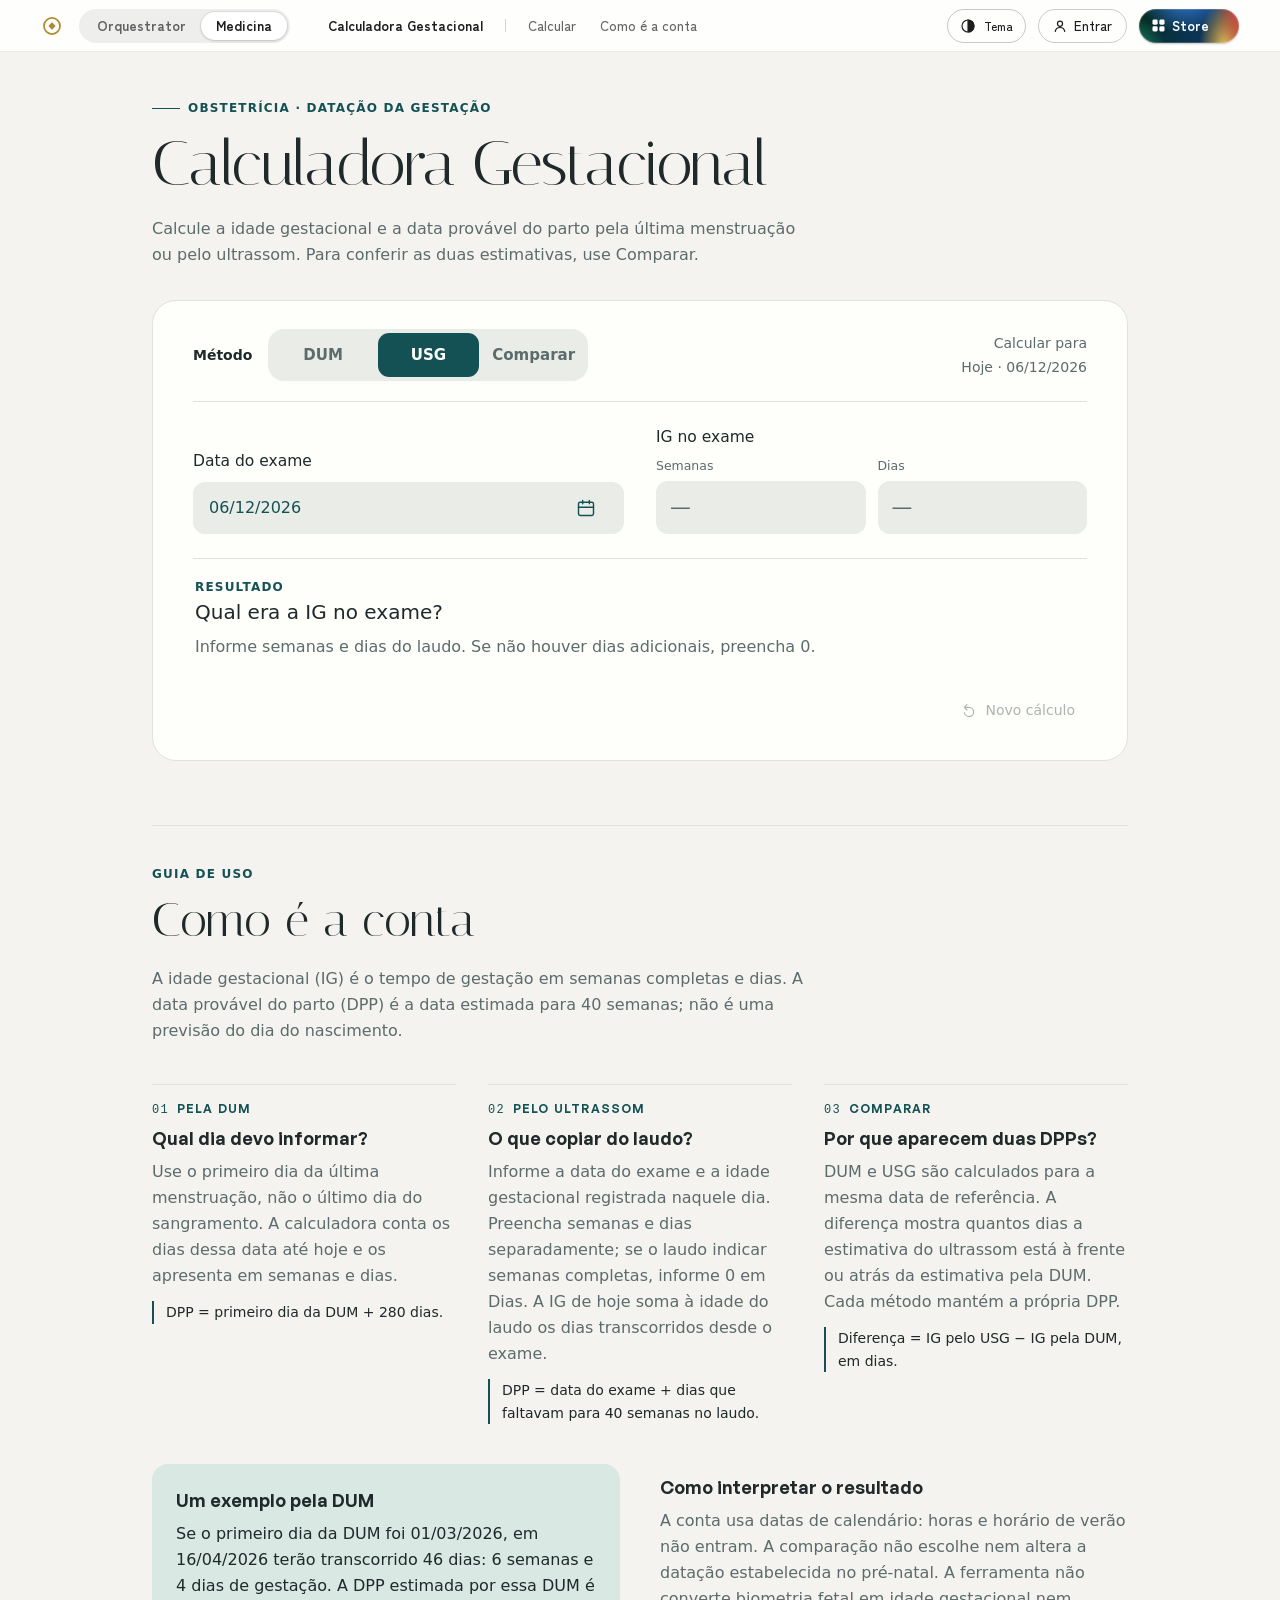
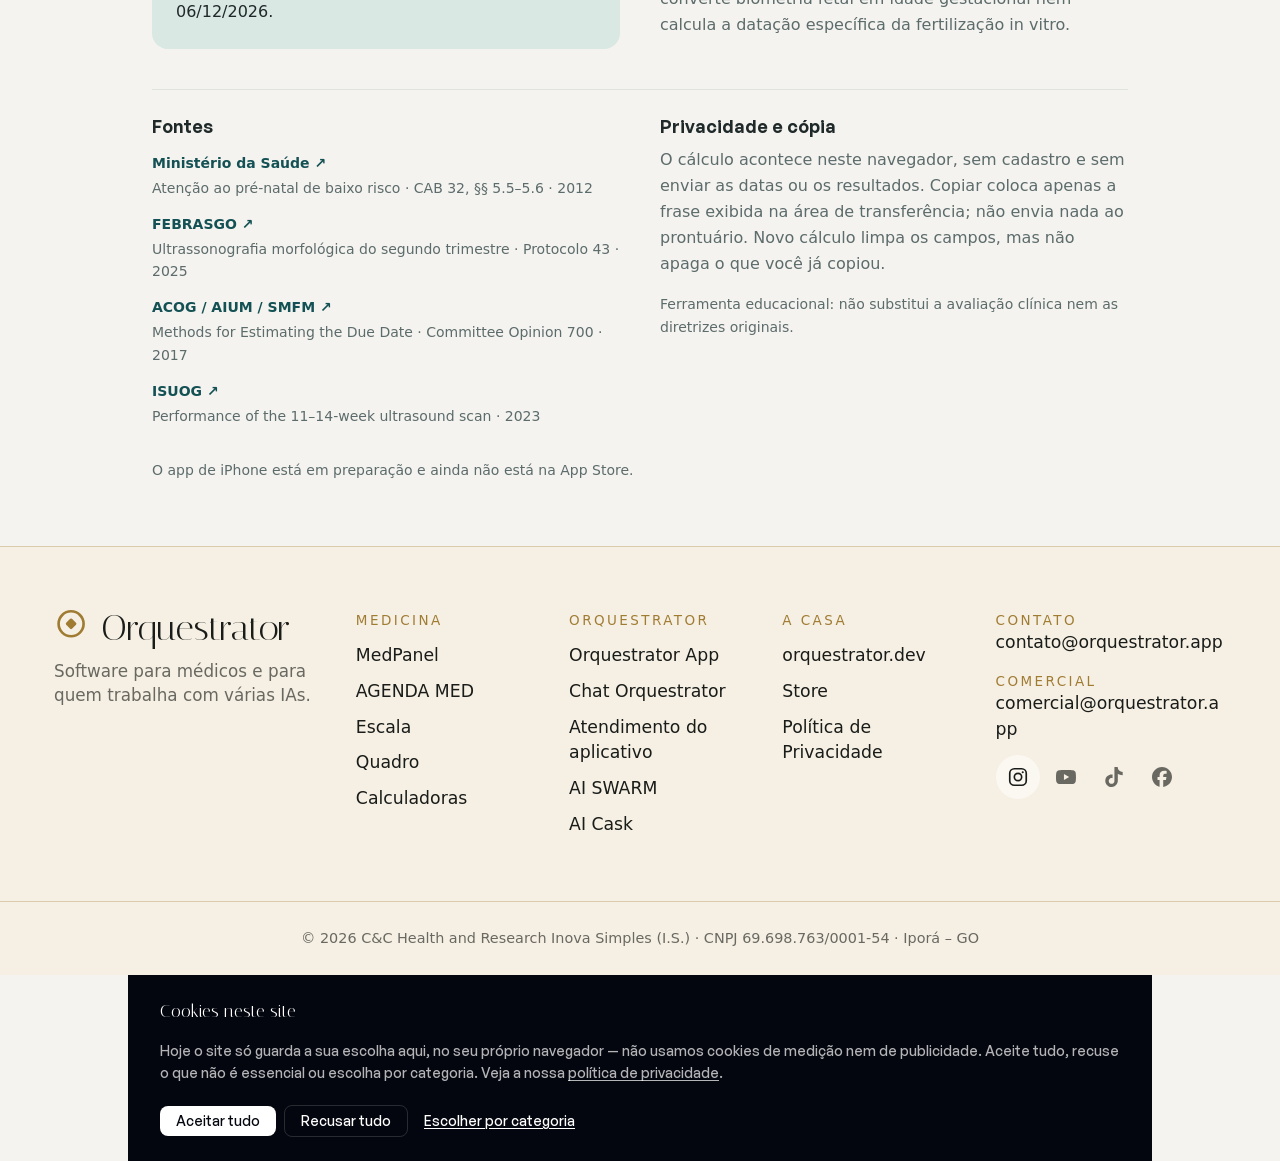
==== commit 79772607: "Calculadora Gestacional: a barra da casa O topo passa a ser a mesma barra de orquestrator.ai: a chav" ====
--- a/index.html
+++ b/index.html
@@ -1,4 +1,4 @@
-<!DOCTYPE html><html lang="pt-BR" class="raiz-gestacional"><head><meta charSet="utf-8"/><meta name="viewport" content="width=device-width, initial-scale=1"/><link rel="preload" href="/_next/static/media/68eb6f6c399b0b08-s.p.0r8hjc~6p2.4n.woff2" as="font" crossorigin="" type="font/woff2"/><link rel="preload" href="/_next/static/media/e4bf00cfb41b665c-s.p.0wl7n6qdw1gtv.woff2" as="font" crossorigin="" type="font/woff2"/><link rel="preload" href="/_next/static/media/ef40981ccf68eb44-s.0q5zpmovloh.p.woff2" as="font" crossorigin="" type="font/woff2"/><link rel="stylesheet" href="/_next/static/chunks/0lvwnnsfboetd.css" data-precedence="next"/><link rel="stylesheet" href="/_next/static/chunks/06d7qz5~d7o9e.css" data-precedence="next"/><link rel="stylesheet" href="/_next/static/chunks/0ktil~v882y-f.css" data-precedence="next"/><link rel="preload" as="script" fetchPriority="low" href="/_next/static/chunks/0lxjt0z1xo4w2.js"/><script src="/_next/static/chunks/09z8lfty.0pmt.js" async=""></script><script src="/_next/static/chunks/0~ioobwaegd50.js" async=""></script><script src="/_next/static/chunks/0by26_fgpwr7x.js" async=""></script><script src="/_next/static/chunks/turbopack-0szl3iyc-07uf.js" async=""></script><script src="/_next/static/chunks/0hv1p3u_-xrrk.js" async=""></script><script src="/_next/static/chunks/0d3shmwh5_nmn.js" async=""></script><script src="/_next/static/chunks/0bd6ms~98q-tb.js" async=""></script><script src="/_next/static/chunks/149d9~38l7e.f.js" async=""></script><script src="/_next/static/chunks/0xw2i-d7-qs8j.js" async=""></script><script src="/_next/static/chunks/0cv4nspvjn6ev.js" async=""></script><link rel="preload" href="/fonts/general-sans.css" as="style"/><meta name="next-size-adjust" content=""/><meta name="theme-color" content="#f4f3ef" media="(prefers-color-scheme: light)"/><meta name="theme-color" content="#101516" media="(prefers-color-scheme: dark)"/><meta name="color-scheme" content="light dark"/><title>Calculadora Gestacional — a idade gestacional pela DUM e pelo ultrassom, com a DPP — Orquestrator</title><meta name="description" content="A idade gestacional pela DUM, pelo ultrassom ou comparando os dois, com a DPP e o texto para o prontuário. As contas são feitas no navegador: o que você digita não sai do aparelho."/><meta name="application-name" content="Calculadora Gestacional"/><meta name="author" content="Orquestrator"/><link rel="manifest" href="/manifest.webmanifest"/><meta name="creator" content="Orquestrator"/><meta name="publisher" content="Orquestrator"/><meta name="robots" content="index, follow"/><link rel="canonical" href="https://calculadoragestacional.orquestrator.ai/"/><meta property="og:title" content="Calculadora Gestacional — a idade gestacional pela DUM e pelo ultrassom, com a DPP"/><meta property="og:description" content="A idade gestacional pela DUM, pelo ultrassom ou comparando os dois, com a DPP e o texto para o prontuário. As contas são feitas no navegador: o que você digita não sai do aparelho."/><meta property="og:url" content="https://calculadoragestacional.orquestrator.ai/"/><meta property="og:site_name" content="Calculadora Gestacional · Orquestrator"/><meta property="og:locale" content="pt_BR"/><meta property="og:image" content="https://calculadoragestacional.orquestrator.ai/assets/partilha/partilha-medicina-medpanel-20261123.png"/><meta property="og:image:type" content="image/png"/><meta property="og:image:width" content="1200"/><meta property="og:image:height" content="630"/><meta property="og:image:alt" content="Orquestrator — Medicina: o iPhone com a Calculadora Gestacional e os apps MedPanel, Encontro, Escala, Quadro e Calculadoras"/><meta property="og:type" content="website"/><meta name="twitter:card" content="summary_large_image"/><meta name="twitter:title" content="Calculadora Gestacional — a idade gestacional pela DUM e pelo ultrassom, com a DPP"/><meta name="twitter:description" content="A idade gestacional pela DUM, pelo ultrassom ou comparando os dois, com a DPP e o texto para o prontuário. As contas são feitas no navegador: o que você digita não sai do aparelho."/><meta name="twitter:image" content="https://calculadoragestacional.orquestrator.ai/assets/partilha/partilha-medicina-medpanel-20261123.png"/><link rel="shortcut icon" href="/assets/gestacional/favicon.ico"/><link rel="icon" href="/favicon.ico?favicon.0u-0kt6oo4~.o.ico" sizes="48x48" type="image/x-icon"/><link rel="icon" href="/assets/gestacional/favicon.ico" type="image/x-icon" sizes="48x48"/><link rel="apple-touch-icon" href="/assets/gestacional/icone.png" sizes="1024x1024"/><script>(() => {
+<!DOCTYPE html><html lang="pt-BR" class="raiz-gestacional"><head><meta charSet="utf-8"/><meta name="viewport" content="width=device-width, initial-scale=1"/><link rel="preload" href="/_next/static/media/68eb6f6c399b0b08-s.p.0r8hjc~6p2.4n.woff2" as="font" crossorigin="" type="font/woff2"/><link rel="preload" href="/_next/static/media/e4bf00cfb41b665c-s.p.0wl7n6qdw1gtv.woff2" as="font" crossorigin="" type="font/woff2"/><link rel="preload" href="/_next/static/media/ef40981ccf68eb44-s.0q5zpmovloh.p.woff2" as="font" crossorigin="" type="font/woff2"/><link rel="stylesheet" href="/_next/static/chunks/0lvwnnsfboetd.css" data-precedence="next"/><link rel="stylesheet" href="/_next/static/chunks/06d7qz5~d7o9e.css" data-precedence="next"/><link rel="stylesheet" href="/_next/static/chunks/0jm1dbl1tzv5s.css" data-precedence="next"/><link rel="stylesheet" href="/_next/static/chunks/0jitt8c_yu3em.css" data-precedence="next"/><link rel="preload" as="script" fetchPriority="low" href="/_next/static/chunks/0efaeclkc2cx5.js"/><script src="/_next/static/chunks/128aahewwf1we.js" async=""></script><script src="/_next/static/chunks/017r54r8rugzy.js" async=""></script><script src="/_next/static/chunks/0wwpk2pzfau.p.js" async=""></script><script src="/_next/static/chunks/turbopack-0kz61eicu8wc7.js" async=""></script><script src="/_next/static/chunks/01qwoc~_h_bke.js" async=""></script><script src="/_next/static/chunks/0m9moz5-whwc9.js" async=""></script><script src="/_next/static/chunks/0pk7lxqegsdtn.js" async=""></script><script src="/_next/static/chunks/0i.l9589uvx0j.js" async=""></script><script src="/_next/static/chunks/02p5djcad64zp.js" async=""></script><script src="/_next/static/chunks/08yry7ytvz8o_.js" async=""></script><script src="/_next/static/chunks/0aj9ulraa97rl.js" async=""></script><script src="/_next/static/chunks/111d17tfl6zfs.js" async=""></script><link rel="preload" href="/fonts/general-sans.css" as="style"/><link rel="preload" href="/assets/conta/conta-128ae46a095e.js" as="script"/><meta name="next-size-adjust" content=""/><meta name="theme-color" content="#f4f3ef" media="(prefers-color-scheme: light)"/><meta name="theme-color" content="#101516" media="(prefers-color-scheme: dark)"/><meta name="color-scheme" content="light dark"/><title>Calculadora Gestacional — a idade gestacional pela DUM e pelo ultrassom, com a DPP — Orquestrator</title><meta name="description" content="A idade gestacional pela DUM, pelo ultrassom ou comparando os dois, com a DPP e o texto para o prontuário. As contas são feitas no navegador: o que você digita não sai do aparelho."/><meta name="application-name" content="Calculadora Gestacional"/><meta name="author" content="Orquestrator"/><link rel="manifest" href="/manifest.webmanifest?v=gestacional-20261125-r2"/><meta name="creator" content="Orquestrator"/><meta name="publisher" content="Orquestrator"/><meta name="robots" content="index, follow"/><link rel="canonical" href="https://calculadoragestacional.orquestrator.ai/"/><meta property="og:title" content="Calculadora Gestacional — a idade gestacional pela DUM e pelo ultrassom, com a DPP"/><meta property="og:description" content="A idade gestacional pela DUM, pelo ultrassom ou comparando os dois, com a DPP e o texto para o prontuário. As contas são feitas no navegador: o que você digita não sai do aparelho."/><meta property="og:url" content="https://calculadoragestacional.orquestrator.ai/"/><meta property="og:site_name" content="Calculadora Gestacional · Orquestrator"/><meta property="og:locale" content="pt_BR"/><meta property="og:image" content="https://calculadoragestacional.orquestrator.ai/assets/partilha/partilha-medicina.png"/><meta property="og:image:type" content="image/png"/><meta property="og:image:width" content="1200"/><meta property="og:image:height" content="630"/><meta property="og:image:alt" content="Orquestrator — Medicina: o iPhone com a Calculadora Gestacional e os apps MedPanel, AGENDA MED, Escala, Quadro e Calculadoras"/><meta property="og:type" content="website"/><meta name="twitter:card" content="summary_large_image"/><meta name="twitter:title" content="Calculadora Gestacional — a idade gestacional pela DUM e pelo ultrassom, com a DPP"/><meta name="twitter:description" content="A idade gestacional pela DUM, pelo ultrassom ou comparando os dois, com a DPP e o texto para o prontuário. As contas são feitas no navegador: o que você digita não sai do aparelho."/><meta name="twitter:image" content="https://calculadoragestacional.orquestrator.ai/assets/partilha/partilha-medicina.png"/><link rel="shortcut icon" href="/assets/gestacional/favicon-20261125-r2.ico" type="image/x-icon" sizes="48x48"/><link rel="icon" href="/assets/gestacional/favicon-32-20261125-r2.png" sizes="32x32" type="image/png"/><link rel="icon" href="/assets/gestacional/favicon-32-20261125-r2.png" type="image/png" sizes="32x32"/><link rel="apple-touch-icon" href="/assets/gestacional/apple-180-20261125-r2.png" sizes="180x180" type="image/png"/><script>(() => {
   const raiz = document.documentElement;
   const chave = "gestacional-aparencia";
   const evento = "gestacional-aparencia-alterada";
@@ -30,4 +30,4 @@
   const observar = new MutationObserver(colorirBarra);
   observar.observe(document.head, {childList: true, subtree: true});
   document.addEventListener('DOMContentLoaded', () => { colorirBarra(); observar.disconnect(); }, {once: true});
-})();</script><link rel="stylesheet" href="/fonts/general-sans.css"/><script>if (location.protocol === "file:") { document.addEventListener("DOMContentLoaded", function () { document.body.innerHTML = '<div style="min-height:100vh;display:flex;flex-direction:column;align-items:center;justify-content:center;gap:1.2rem;background:#04060f;color:#fff;text-align:center;padding:2rem;font-family:Georgia,serif"><div style="font-size:2.4rem;line-height:1.1">O cinema n\u00e3o abre por aqui.</div><div style="max-width:34rem;font-family:system-ui,sans-serif;font-size:1rem;line-height:1.5;opacity:.75">Abrir o index.html com dois cliques (file://) quebra as rotas do site.<br/><br/>Volte \u00e0 pasta e d\u00ea dois cliques em <b style=\'color:#fff\'>\u201cABRIR O SITE.command\u201d</b> \u2014 o navegador abre sozinho no endere\u00e7o certo.<br/><span style=\'opacity:.6\'>(na primeira vez: clique direito \u2192 Abrir)</span></div></div>'; }); }</script><script src="/_next/static/chunks/03~yq9q893hmn.js" noModule=""></script></head><body class="zen_kaku_gothic_new_59295cc6-module__AIG6Ha__variable marck_script_61fc120c-module__wzHLHG__variable italiana_525a09a8-module__SGugnq__variable"><div hidden=""><!--$--><!--/$--></div><script type="application/ld+json">{"@context":"https://schema.org","@graph":[{"@type":"Organization","@id":"https://calculadoragestacional.orquestrator.ai/#organization","name":"Orquestrator","legalName":"C&C Health and Research Inova Simples (I.S.)","taxID":"69.698.763/0001-54","email":"contato@orquestrator.app","url":"https://calculadoragestacional.orquestrator.ai","logo":"https://calculadoragestacional.orquestrator.ai/icon","address":{"@type":"PostalAddress","streetAddress":"Av. Goiás, 851, Qd. 75, Lt. 772, Sala 01","addressLocality":"Iporá","addressRegion":"GO","postalCode":"76200-015","addressCountry":"BR"}},{"@type":"WebSite","@id":"https://calculadoragestacional.orquestrator.ai/#website","name":"Orquestrator","description":"Orquestrator builds software for physicians: MedPanel, a side panel that pastes phrases, prescriptions and documents wherever the cursor is; residency platforms that cite their sources; and one brain orchestrating a fleet of AIs. The clinical decision always stays with the physician.","url":"https://calculadoragestacional.orquestrator.ai","publisher":{"@id":"https://calculadoragestacional.orquestrator.ai/#organization"}}]}</script><div class="scroll-layout"><div class="scroll-layout-content"><div class="gestacional-produto min-h-svh bg-[var(--calc-bg)] text-[var(--calc-ink)]"><a href="#idade-gestacional" class="sr-only focus:not-sr-only focus:fixed focus:top-2 focus:left-2 focus:z-50 focus:rounded-lg focus:bg-[var(--calc-acento)] focus:px-4 focus:py-3 focus:text-[var(--calc-acento-ink)]">Pular para a calculadora</a><header class="hidden border-b border-[var(--calc-linha)] bg-[var(--calc-bg)] md:block"><div class="mx-auto flex max-w-5xl items-center justify-between gap-6 px-8 py-3 lg:px-6"><a href="#conteudo" class="inline-flex min-h-11 items-center gap-3 rounded-sm text-[var(--calc-ink)] focus-visible:outline-2 focus-visible:outline-[var(--calc-acento)]"><img alt="" loading="lazy" width="192" height="192" decoding="async" data-nimg="1" class="size-8 rounded-lg" style="color:transparent" src="/assets/store/calculadoras/icone.webp"/><span class="flex flex-col leading-tight"><b class="text-sm font-semibold">Calculadora Gestacional</b><span class="text-xs text-[var(--calc-muted)]">Orquestrator.ai</span></span></a><nav aria-label="Navegação da calculadora" class="flex items-center gap-3 text-sm text-[var(--calc-muted)] lg:gap-6"><a href="#idade-gestacional" class="inline-flex min-h-11 items-center rounded-sm hover:text-[var(--calc-acento)] focus-visible:outline-2">Calcular</a><a href="#conta" class="inline-flex min-h-11 items-center rounded-sm hover:text-[var(--calc-acento)] focus-visible:outline-2">Como é a conta</a><a href="https://orquestrator.ai/" class="inline-flex min-h-11 items-center gap-1 rounded-sm border-l border-[var(--calc-linha)] pl-5 hover:text-[var(--calc-acento)] focus-visible:outline-2">orquestrator.ai<span aria-hidden="true">↗</span></a><label class="gestacional-seletor-tema relative inline-flex min-h-11 shrink-0 items-center gap-2 rounded-full border border-[var(--calc-linha)] px-3 text-xs font-medium text-[var(--calc-acento)] focus-within:outline-2 focus-within:outline-offset-2 focus-within:outline-[var(--calc-acento)]"><svg aria-hidden="true" viewBox="0 0 24 24" fill="none" stroke="currentColor" stroke-width="1.7" class="size-4"><circle cx="12" cy="12" r="9"></circle><path d="M12 3a9 9 0 0 1 0 18Z" fill="currentColor"></path></svg><span aria-hidden="true">Tema</span><select aria-label="Aparência" class="absolute inset-0 size-full cursor-pointer opacity-0"><option value="sistema" selected="">Seguir o sistema</option><option value="claro">Claro</option><option value="escuro">Escuro</option></select></label></nav></div></header><main id="conteudo" class="mx-auto min-h-svh max-w-5xl px-6 md:px-8 lg:px-6"><header class="flex items-center justify-between gap-3 pt-4 pb-5 md:block md:pt-10 md:pb-6 lg:pt-12 lg:pb-8"><div class="min-w-0"><p class="m-0 mb-2 hidden items-center gap-2 text-xs font-semibold tracking-widest text-[var(--calc-acento)] uppercase md:flex"><span aria-hidden="true" class="inline-block h-px w-7 bg-current"></span>Obstetrícia · Datação da gestação</p><h1 id="gestacional-titulo" class="m-0 text-balance leading-tight"><span class="gestacional-nome-app block text-[length:var(--gst-titulo-app)] font-semibold md:hidden">Obstétrica</span><span class="hidden text-[length:var(--gst-titulo-web)] font-normal tracking-tight md:block">Calculadora Gestacional</span></h1><span class="block text-xs font-semibold text-[var(--calc-muted)] md:hidden">Orquestrator.ai</span><p class="m-0 mt-3 hidden max-w-prose text-base leading-relaxed text-[var(--calc-muted)] md:block">Calcule a idade gestacional e a data provável do parto pela última menstruação ou pelo ultrassom. Para conferir as duas estimativas, use Comparar.</p></div><div class="flex shrink-0 items-center gap-1 md:hidden"><label class="gestacional-seletor-tema relative inline-flex min-h-11 shrink-0 items-center gap-2 rounded-full border border-[var(--calc-linha)] px-3 text-xs font-medium text-[var(--calc-acento)] focus-within:outline-2 focus-within:outline-offset-2 focus-within:outline-[var(--calc-acento)]"><svg aria-hidden="true" viewBox="0 0 24 24" fill="none" stroke="currentColor" stroke-width="1.7" class="size-4"><circle cx="12" cy="12" r="9"></circle><path d="M12 3a9 9 0 0 1 0 18Z" fill="currentColor"></path></svg><span aria-hidden="true">Tema</span><select aria-label="Aparência" class="absolute inset-0 size-full cursor-pointer opacity-0"><option value="sistema" selected="">Seguir o sistema</option><option value="claro">Claro</option><option value="escuro">Escuro</option></select></label><button type="button" aria-label="Sobre o cálculo: metodologia, fontes e privacidade" aria-haspopup="dialog" aria-expanded="false" class="inline-flex size-11 shrink-0 items-center justify-center rounded-full text-[var(--calc-acento)] focus-visible:outline-2"><svg aria-hidden="true" viewBox="0 0 24 24" fill="none" stroke="currentColor" stroke-width="1.7" class="size-6"><circle cx="12" cy="12" r="9"></circle><path d="M12 11v6m-2 0h4m-4-6h2"></path><circle cx="12" cy="7.5" r="1" fill="currentColor" stroke="none"></circle></svg></button><dialog aria-labelledby="gestacional-folha-titulo" data-lenis-prevent="true" class="gestacional-folha fixed inset-x-0 top-auto bottom-0 mx-auto w-full max-w-lg overflow-y-auto overscroll-contain rounded-t-3xl border-0 bg-[var(--calc-bg)] p-0 text-[var(--calc-ink)] backdrop:bg-black/45"><header class="sticky top-0 z-10 flex items-center justify-between gap-4 border-b border-[var(--calc-linha)] bg-[var(--calc-bg)] px-6 py-2"><h2 id="gestacional-folha-titulo" class="m-0 font-[family-name:var(--gst-ui)]! text-base font-semibold!">Sobre o cálculo</h2><form method="dialog"><button type="submit" class="-mr-2 min-h-11 rounded-md px-2 font-semibold text-[var(--calc-acento)] focus-visible:outline-2">Concluir</button></form></header></dialog></div></header><section id="idade-gestacional" aria-label="Calculadora de idade gestacional" tabindex="-1" class="scroll-mt-4 outline-none"><div class="gestacional-consulta pb-7 md:rounded-3xl md:border md:border-[var(--calc-linha)] md:bg-[var(--calc-surface)] md:px-8 md:py-7 lg:px-10"><h2 class="sr-only">Dados e resultado do cálculo</h2><div class="md:flex md:items-center md:justify-between md:gap-6 md:border-b md:border-[var(--calc-linha)] md:pb-5"><div class="md:flex md:flex-wrap md:items-center md:gap-4"><span aria-hidden="true" class="hidden text-sm font-semibold text-[var(--calc-ink)] lg:block">Método</span><fieldset class="m-0 grid min-w-0 grid-cols-3 gap-1 border-0 bg-[var(--calc-well)] p-1 rounded-2xl md:w-80"><legend class="sr-only">Modo de cálculo</legend><label class="cursor-pointer rounded-[0.7rem] py-[0.55rem] text-center text-[0.94rem] font-semibold text-[var(--calc-muted)] has-[:checked]:bg-[var(--calc-acento)] has-[:checked]:text-[var(--calc-acento-ink)] has-[:focus-visible]:outline-2 has-[:focus-visible]:outline-offset-2 has-[:focus-visible]:outline-[var(--calc-acento)] flex min-h-11 items-center justify-center"><input type="radio" class="sr-only" name="ig-modo" value="dum"/>DUM</label><label class="cursor-pointer rounded-[0.7rem] py-[0.55rem] text-center text-[0.94rem] font-semibold text-[var(--calc-muted)] has-[:checked]:bg-[var(--calc-acento)] has-[:checked]:text-[var(--calc-acento-ink)] has-[:focus-visible]:outline-2 has-[:focus-visible]:outline-offset-2 has-[:focus-visible]:outline-[var(--calc-acento)] flex min-h-11 items-center justify-center"><input type="radio" class="sr-only" name="ig-modo" checked="" value="usg"/>USG</label><label class="cursor-pointer rounded-[0.7rem] py-[0.55rem] text-center text-[0.94rem] font-semibold text-[var(--calc-muted)] has-[:checked]:bg-[var(--calc-acento)] has-[:checked]:text-[var(--calc-acento-ink)] has-[:focus-visible]:outline-2 has-[:focus-visible]:outline-offset-2 has-[:focus-visible]:outline-[var(--calc-acento)] flex min-h-11 items-center justify-center"><input type="radio" class="sr-only" name="ig-modo" value="comparar"/>Comparar</label></fieldset></div><p class="m-0 flex flex-wrap items-baseline justify-between gap-x-3 px-1 pt-5 pb-4 text-sm text-[var(--calc-muted)] md:flex-col md:items-end md:gap-1 md:p-0"><span>Calcular para</span><span>Hoje</span></p></div><div><div class="flex flex-col gap-4 md:py-6"><section class="min-w-0 rounded-[var(--gst-raio-campo)] bg-[var(--calc-surface)] p-[var(--gst-campo-padding)] md:bg-transparent md:p-0 md:grid md:grid-cols-2 md:items-end md:gap-x-8 " aria-label="Data do exame"><div class="flex items-center justify-between gap-3 min-h-11 flex-wrap md:flex-col md:items-stretch md:justify-end md:gap-2"><label for="ig-exame" class="text-[0.97rem] whitespace-nowrap">Data do exame</label><span class="min-w-0 max-w-[10.6rem] border-0 bg-transparent text-right text-[1rem] font-medium text-[var(--calc-acento)] outline-offset-2 focus-visible:outline-2 focus-visible:outline-[var(--calc-acento)] min-h-11 md:min-h-[var(--gst-altura-numero)] md:w-full md:max-w-none md:rounded-xl md:bg-[var(--calc-well)] md:px-4 md:text-left inline-flex items-center gap-1 focus-within:outline-2 focus-within:outline-[var(--calc-acento)]"><input id="ig-exame" type="text" inputMode="numeric" autoComplete="off" placeholder="dd/mm/aaaa" maxLength="10" class="min-w-0 w-full border-0 bg-transparent text-inherit tabular-nums outline-none placeholder:text-[var(--calc-muted)]" value=""/><span class="relative flex min-h-11 w-11 shrink-0 items-center justify-center"><svg aria-hidden="true" class="size-5" viewBox="0 0 24 24" fill="none" stroke="currentColor" stroke-width="1.7"><rect x="3" y="5" width="18" height="16" rx="2"></rect><path d="M16 3v4M8 3v4M3 11h18" stroke-linecap="round"></path></svg><input type="date" aria-label="Abrir calendário: Data do exame" max="" class="absolute inset-0 size-full cursor-pointer opacity-0" value=""/></span></span></div><div class="my-[var(--gst-campo-padding)] h-px bg-[var(--calc-linha)] md:hidden"></div><div><p id="ig-no-exame" class="m-0 text-[0.97rem]">IG no exame</p><div role="group" aria-labelledby="ig-no-exame" class="mt-2 grid grid-cols-2 gap-3"><label class="flex min-w-0 flex-col gap-[0.3rem]"><span class="text-[0.78rem] text-[var(--calc-muted)]">Semanas</span><input type="text" inputMode="numeric" pattern="[0-9]*" autoComplete="off" placeholder="—" enterKeyHint="next" class="w-full rounded-[0.75rem] border-2 border-transparent bg-[var(--calc-well)] px-[0.75rem] py-[0.55rem] text-[1.3rem] font-medium text-[var(--calc-ink)] outline-none focus:border-[var(--calc-acento)] aria-[invalid=true]:border-[var(--calc-erro)] min-h-[var(--gst-altura-numero)] tabular-nums placeholder:text-[var(--calc-muted)]" value=""/></label><label class="flex min-w-0 flex-col gap-[0.3rem]"><span class="text-[0.78rem] text-[var(--calc-muted)]">Dias</span><input type="text" inputMode="numeric" pattern="[0-9]*" autoComplete="off" placeholder="—" enterKeyHint="done" class="w-full rounded-[0.75rem] border-2 border-transparent bg-[var(--calc-well)] px-[0.75rem] py-[0.55rem] text-[1.3rem] font-medium text-[var(--calc-ink)] outline-none focus:border-[var(--calc-acento)] aria-[invalid=true]:border-[var(--calc-erro)] min-h-[var(--gst-altura-numero)] tabular-nums placeholder:text-[var(--calc-muted)]" value=""/></label></div></div></section></div><div aria-live="polite" class="mt-6 flex flex-col gap-5 md:mt-0 md:gap-4"><div class="px-0.5 py-3 md:border-t md:border-[var(--calc-linha)] md:pt-5 md:pb-0"><p class="m-0 hidden text-xs font-semibold tracking-widest text-[var(--calc-acento)] uppercase md:block">Resultado</p><h3 class="m-0 text-xl leading-snug font-medium md:mt-1">Qual era a IG no exame?</h3><p class="m-0 mt-2 max-w-prose text-base leading-relaxed text-[var(--calc-muted)]">Informe semanas e dias do laudo. Se não houver dias adicionais, preencha 0.</p></div></div><div class="mt-7 md:flex md:items-center md:justify-end md:gap-4"><button type="button" disabled="" class="inline-flex min-h-11 w-full items-center justify-center gap-2 rounded-lg text-sm text-[var(--calc-muted)] focus-visible:outline-2 enabled:hover:text-[var(--calc-acento)] disabled:opacity-50 md:w-auto md:px-3"><svg class="size-4" aria-hidden="true" viewBox="0 0 24 24" fill="none" stroke="currentColor" stroke-width="1.7"><path d="M9 4 5 8l4 4M5 8h7a7 7 0 1 1-7 8" stroke-linecap="round" stroke-linejoin="round"></path></svg>Novo cálculo</button></div></div></div></section><section id="conta" aria-labelledby="conta-titulo" class="mt-12 hidden scroll-mt-6 border-t border-[var(--calc-linha)] pt-8 pb-16 md:block lg:mt-16 lg:pt-10"><p class="m-0 mb-2 text-xs font-semibold tracking-widest text-[var(--calc-acento)] uppercase">Guia de uso</p><h2 id="conta-titulo" tabindex="-1" class="m-0 mb-4 text-4xl leading-tight lg:text-5xl">Como é a conta</h2><div class="flex flex-col gap-8 md:gap-10"><p class="m-0 max-w-prose text-base leading-relaxed text-[var(--calc-muted)]">A idade gestacional (IG) é o tempo de gestação em semanas completas e dias. A data provável do parto (DPP) é a data estimada para 40 semanas; não é uma previsão do dia do nascimento.</p><ol class="m-0 grid list-none gap-6 p-0 md:grid-cols-3 md:gap-8"><li class="flex min-w-0 flex-col items-start gap-2 border-t border-[var(--calc-linha)] pt-4"><p class="m-0 font-sans text-xs font-semibold tracking-widest text-[var(--calc-acento)] uppercase"><span aria-hidden="true" class="mr-2 font-mono font-normal">0<!-- -->1</span>Pela DUM</p><h3 class="m-0 font-sans text-lg font-semibold leading-snug text-[var(--calc-ink)]">Qual dia devo informar?</h3><p class="m-0 max-w-prose text-base leading-relaxed text-[var(--calc-muted)]">Use o primeiro dia da última menstruação, não o último dia do sangramento. A calculadora conta os dias dessa data até hoje e os apresenta em semanas e dias.</p><p class="m-0 mt-1 border-l-2 border-[var(--calc-acento)] pl-3 text-sm font-medium leading-relaxed">DPP = primeiro dia da DUM + 280 dias.</p></li><li class="flex min-w-0 flex-col items-start gap-2 border-t border-[var(--calc-linha)] pt-4"><p class="m-0 font-sans text-xs font-semibold tracking-widest text-[var(--calc-acento)] uppercase"><span aria-hidden="true" class="mr-2 font-mono font-normal">0<!-- -->2</span>Pelo ultrassom</p><h3 class="m-0 font-sans text-lg font-semibold leading-snug text-[var(--calc-ink)]">O que copiar do laudo?</h3><p class="m-0 max-w-prose text-base leading-relaxed text-[var(--calc-muted)]">Informe a data do exame e a idade gestacional registrada naquele dia. Preencha semanas e dias separadamente; se o laudo indicar semanas completas, informe 0 em Dias. A IG de hoje soma à idade do laudo os dias transcorridos desde o exame.</p><p class="m-0 mt-1 border-l-2 border-[var(--calc-acento)] pl-3 text-sm font-medium leading-relaxed">DPP = data do exame + dias que faltavam para 40 semanas no laudo.</p></li><li class="flex min-w-0 flex-col items-start gap-2 border-t border-[var(--calc-linha)] pt-4"><p class="m-0 font-sans text-xs font-semibold tracking-widest text-[var(--calc-acento)] uppercase"><span aria-hidden="true" class="mr-2 font-mono font-normal">0<!-- -->3</span>Comparar</p><h3 class="m-0 font-sans text-lg font-semibold leading-snug text-[var(--calc-ink)]">Por que aparecem duas DPPs?</h3><p class="m-0 max-w-prose text-base leading-relaxed text-[var(--calc-muted)]">DUM e USG são calculados para a mesma data de referência. A diferença mostra quantos dias a estimativa do ultrassom está à frente ou atrás da estimativa pela DUM. Cada método mantém a própria DPP.</p><p class="m-0 mt-1 border-l-2 border-[var(--calc-acento)] pl-3 text-sm font-medium leading-relaxed">Diferença = IG pelo USG − IG pela DUM, em dias.</p></li></ol><div class="grid gap-6 md:grid-cols-2 md:gap-10"><section aria-label="Exemplo de cálculo" class="rounded-2xl bg-[var(--calc-acento-suave)] p-5 md:p-6"><h3 class="m-0 font-sans text-lg font-semibold leading-snug text-[var(--calc-ink)]">Um exemplo pela DUM</h3><p class="m-0 mt-2 max-w-prose text-base leading-relaxed">Se o primeiro dia da DUM foi 01/03/2026, em 16/04/2026 terão transcorrido 46 dias: 6 semanas e 4 dias de gestação. A DPP estimada por essa DUM é 06/12/2026.</p></section><section aria-label="Limites da interpretação" class="self-center"><h3 class="m-0 font-sans text-lg font-semibold leading-snug text-[var(--calc-ink)]">Como interpretar o resultado</h3><p class="m-0 max-w-prose text-base leading-relaxed text-[var(--calc-muted)] mt-2">A conta usa datas de calendário: horas e horário de verão não entram. A comparação não escolhe nem altera a datação estabelecida no pré-natal. A ferramenta não converte biometria fetal em idade gestacional nem calcula a datação específica da fertilização in vitro.</p></section></div><div class="grid gap-8 border-t border-[var(--calc-linha)] pt-6 md:grid-cols-2 md:gap-10"><section aria-label="Fontes do cálculo"><h3 class="m-0 font-sans text-lg font-semibold leading-snug text-[var(--calc-ink)]">Fontes</h3><ul class="m-0 mt-3 grid list-none gap-3 p-0"><li><a href="https://bvsms.saude.gov.br/bvs/publicacoes/cadernos_atencao_basica_32_prenatal.pdf" target="_blank" rel="noreferrer" class="inline-flex min-h-11 flex-col justify-center gap-1 rounded-sm text-[var(--calc-acento)] underline-offset-4 hover:underline focus-visible:outline-2"><span class="text-sm font-semibold">Ministério da Saúde<!-- --> <span aria-hidden="true">↗</span><span class="sr-only"> (abre em outra aba)</span></span><span class="text-sm leading-relaxed text-[var(--calc-muted)]">Atenção ao pré-natal de baixo risco · CAB 32, §§ 5.5–5.6 · 2012</span></a></li><li><a href="https://femina.org.br/article/ultrassonografia-morfologica-do-segundo-trimestre/" target="_blank" rel="noreferrer" class="inline-flex min-h-11 flex-col justify-center gap-1 rounded-sm text-[var(--calc-acento)] underline-offset-4 hover:underline focus-visible:outline-2"><span class="text-sm font-semibold">FEBRASGO<!-- --> <span aria-hidden="true">↗</span><span class="sr-only"> (abre em outra aba)</span></span><span class="text-sm leading-relaxed text-[var(--calc-muted)]">Ultrassonografia morfológica do segundo trimestre · Protocolo 43 · 2025</span></a></li><li><a href="https://www.acog.org/clinical/clinical-guidance/committee-opinion/articles/2017/05/methods-for-estimating-the-due-date" target="_blank" rel="noreferrer" class="inline-flex min-h-11 flex-col justify-center gap-1 rounded-sm text-[var(--calc-acento)] underline-offset-4 hover:underline focus-visible:outline-2"><span class="text-sm font-semibold">ACOG / AIUM / SMFM<!-- --> <span aria-hidden="true">↗</span><span class="sr-only"> (abre em outra aba)</span></span><span class="text-sm leading-relaxed text-[var(--calc-muted)]">Methods for Estimating the Due Date · Committee Opinion 700 · 2017</span></a></li><li><a href="https://www.isuog.org/resource/updated-isuog-practice-guidelines-performance-of-11-14-week-ultrasound-scan.html" target="_blank" rel="noreferrer" class="inline-flex min-h-11 flex-col justify-center gap-1 rounded-sm text-[var(--calc-acento)] underline-offset-4 hover:underline focus-visible:outline-2"><span class="text-sm font-semibold">ISUOG<!-- --> <span aria-hidden="true">↗</span><span class="sr-only"> (abre em outra aba)</span></span><span class="text-sm leading-relaxed text-[var(--calc-muted)]">Performance of the 11–14-week ultrasound scan · 2023</span></a></li></ul></section><section aria-label="Privacidade e cópia"><h3 class="m-0 font-sans text-lg font-semibold leading-snug text-[var(--calc-ink)]">Privacidade e cópia</h3><p class="m-0 max-w-prose text-base leading-relaxed text-[var(--calc-muted)] mt-2">O cálculo acontece neste navegador, sem cadastro e sem enviar as datas ou os resultados. Copiar coloca apenas a frase exibida na área de transferência; não envia nada ao prontuário. Novo cálculo limpa os campos, mas não apaga o que você já copiou.</p><p class="m-0 mt-4 max-w-prose text-sm leading-relaxed text-[var(--calc-muted)]">Ferramenta educacional: não substitui a avaliação clínica nem as diretrizes originais.</p></section></div></div><p class="m-0 mt-8 text-sm leading-relaxed text-[var(--calc-muted)]">O app de iPhone está em preparação e ainda não está na App Store.</p></section></main><footer data-tom="claro" class="border-t border-[var(--oa-line)] bg-[var(--oa-bg)] text-[var(--oa-ink)]"><div class="mx-auto grid max-w-[110rem] grid-cols-1 gap-[clamp(1.6rem,4vmin,3rem)] px-[6vmin] py-[clamp(2.4rem,7vmin,5rem)] sm:grid-cols-2 lg:grid-cols-[1.5fr_1fr_1fr_1fr_1.3fr]"><div class="sm:col-span-2 lg:col-span-1"><p class="m-0 flex items-center gap-[0.35em] font-display text-[clamp(1.8rem,4vmin,2.8rem)] leading-none"><svg viewBox="0 0 64 64" aria-hidden="true" focusable="false" class="size-[0.95em] shrink-0 -translate-y-[0.12em] text-[var(--oa-gold)]"><circle cx="32" cy="32" r="23.4" fill="none" stroke="currentColor" stroke-width="5"></circle><rect x="24.3" y="24.3" width="15.4" height="15.4" rx="2.4" transform="rotate(45 32 32)" fill="currentColor"></rect></svg>Orquestrator</p><p class="m-0 mt-[clamp(0.8rem,1.6vmin,1.2rem)] max-w-[36ch] text-[clamp(0.9rem,1.9vmin,1.05rem)] leading-snug text-[var(--oa-ink-muted)]">Software para médicos e para quem trabalha com várias IAs.</p></div><nav aria-label="Rodapé — Medicina"><p class="m-0 mb-[clamp(0.7rem,1.4vmin,1rem)] text-[clamp(0.72rem,1.5vmin,0.85rem)] uppercase tracking-[0.18em] text-[var(--oa-gold)]">Medicina</p><ul class="m-0 flex list-none flex-col gap-[clamp(0.5rem,1.1vmin,0.8rem)] p-0"><li><a class="text-[clamp(0.95rem,2vmin,1.08rem)] underline-offset-4 hover:underline focus-visible:underline" href="https://medpanel.orquestrator.ai/">MedPanel</a></li><li><a class="text-[clamp(0.95rem,2vmin,1.08rem)] underline-offset-4 hover:underline focus-visible:underline" href="https://orquestrator.ai/encontro/">Encontro</a></li><li><a class="text-[clamp(0.95rem,2vmin,1.08rem)] underline-offset-4 hover:underline focus-visible:underline" href="https://orquestrator.ai/escala/">Escala</a></li><li><a class="text-[clamp(0.95rem,2vmin,1.08rem)] underline-offset-4 hover:underline focus-visible:underline" href="https://orquestrator.ai/quadro/">Quadro</a></li><li><a class="text-[clamp(0.95rem,2vmin,1.08rem)] underline-offset-4 hover:underline focus-visible:underline" href="https://orquestrator.ai/calculadoras/">Calculadoras</a></li></ul></nav><nav aria-label="Rodapé — Orquestrator"><p class="m-0 mb-[clamp(0.7rem,1.4vmin,1rem)] text-[clamp(0.72rem,1.5vmin,0.85rem)] uppercase tracking-[0.18em] text-[var(--oa-gold)]">Orquestrator</p><ul class="m-0 flex list-none flex-col gap-[clamp(0.5rem,1.1vmin,0.8rem)] p-0"><li><a class="text-[clamp(0.95rem,2vmin,1.08rem)] underline-offset-4 hover:underline focus-visible:underline" href="https://orquestrator.app/">Orquestrator App</a></li><li><a class="text-[clamp(0.95rem,2vmin,1.08rem)] underline-offset-4 hover:underline focus-visible:underline" href="https://orquestrator.app/orquestrator-app/enxame/">AI SWARM</a></li><li><a class="text-[clamp(0.95rem,2vmin,1.08rem)] underline-offset-4 hover:underline focus-visible:underline" href="https://orquestrator.ai/ai-cask/">AI Cask</a></li></ul></nav><nav aria-label="Rodapé — A casa"><p class="m-0 mb-[clamp(0.7rem,1.4vmin,1rem)] text-[clamp(0.72rem,1.5vmin,0.85rem)] uppercase tracking-[0.18em] text-[var(--oa-gold)]">A casa</p><ul class="m-0 flex list-none flex-col gap-[clamp(0.5rem,1.1vmin,0.8rem)] p-0"><li><a class="text-[clamp(0.95rem,2vmin,1.08rem)] underline-offset-4 hover:underline focus-visible:underline" href="https://orquestrator.ai/dev/">orquestrator.dev</a></li><li><a class="text-[clamp(0.95rem,2vmin,1.08rem)] underline-offset-4 hover:underline focus-visible:underline" href="https://orquestrator.ai/store/">Store</a></li><li><a class="text-[clamp(0.95rem,2vmin,1.08rem)] underline-offset-4 hover:underline focus-visible:underline" href="https://orquestrator.ai/privacidade/">Política de Privacidade</a></li></ul></nav><address class="not-italic"><ul class="m-0 flex list-none flex-col gap-[clamp(0.8rem,1.6vmin,1.2rem)] p-0"><li><span class="block text-[clamp(0.72rem,1.5vmin,0.85rem)] uppercase tracking-[0.18em] text-[var(--oa-gold)]">Contato</span><a href="mailto:contato@orquestrator.app" class="break-all text-[clamp(0.95rem,2vmin,1.08rem)] underline-offset-4 hover:underline focus-visible:underline">contato@orquestrator.app</a></li><li><span class="block text-[clamp(0.72rem,1.5vmin,0.85rem)] uppercase tracking-[0.18em] text-[var(--oa-gold)]">Comercial</span><a href="mailto:comercial@orquestrator.app" class="break-all text-[clamp(0.95rem,2vmin,1.08rem)] underline-offset-4 hover:underline focus-visible:underline">comercial@orquestrator.app</a></li></ul><ul role="list" aria-label="Redes sociais" class="m-0 mt-3 flex flex-wrap items-center gap-1 p-0"><li class="list-none"><span role="img" aria-label="Instagram — sem link" class="grid size-[var(--oa-rodape-alvo)] place-items-center rounded-full text-[var(--oa-ink-muted)]"><svg viewBox="0 0 24 24" fill="currentColor" aria-hidden="true" focusable="false" class="size-[var(--oa-rodape-icone)]"><rect x="2.1" y="2.1" width="19.8" height="19.8" rx="5.5" fill="none" stroke="currentColor" stroke-width="2"></rect><circle cx="12" cy="12" r="4.4" fill="none" stroke="currentColor" stroke-width="2"></circle><circle cx="17.7" cy="6.3" r="1.25"></circle></svg></span></li><li class="list-none"><span role="img" aria-label="YouTube — sem link" class="grid size-[var(--oa-rodape-alvo)] place-items-center rounded-full text-[var(--oa-ink-muted)]"><svg viewBox="0 0 24 24" fill="currentColor" aria-hidden="true" focusable="false" class="size-[var(--oa-rodape-icone)]"><path d="M23.498 6.186a3.016 3.016 0 0 0-2.122-2.136C19.505 3.545 12 3.545 12 3.545s-7.505 0-9.377.505A3.017 3.017 0 0 0 .502 6.186C0 8.07 0 12 0 12s0 3.93.502 5.814a3.016 3.016 0 0 0 2.122 2.136c1.871.505 9.376.505 9.376.505s7.505 0 9.377-.505a3.015 3.015 0 0 0 2.122-2.136C24 15.93 24 12 24 12s0-3.93-.502-5.814zM9.545 15.568V8.432L15.818 12l-6.273 3.568z"></path></svg></span></li><li class="list-none"><span role="img" aria-label="TikTok — sem link" class="grid size-[var(--oa-rodape-alvo)] place-items-center rounded-full text-[var(--oa-ink-muted)]"><svg viewBox="0 0 24 24" fill="currentColor" aria-hidden="true" focusable="false" class="size-[var(--oa-rodape-icone)]"><path d="M12.525.02c1.31-.02 2.61-.01 3.91-.02.08 1.53.63 3.09 1.75 4.17 1.12 1.11 2.7 1.62 4.24 1.79v4.03c-1.44-.05-2.89-.35-4.2-.97-.57-.26-1.1-.59-1.62-.93-.01 2.92.01 5.84-.02 8.75-.08 1.4-.54 2.79-1.35 3.94-1.31 1.92-3.58 3.17-5.91 3.21-1.43.08-2.86-.31-4.08-1.03-2.02-1.19-3.44-3.37-3.65-5.71-.02-.5-.03-1-.01-1.49.18-1.9 1.12-3.72 2.58-4.96 1.66-1.44 3.98-2.13 6.15-1.72.02 1.48-.04 2.96-.04 4.44-.99-.32-2.15-.23-3.02.37-.63.41-1.11 1.04-1.36 1.75-.21.51-.15 1.07-.14 1.61.24 1.64 1.82 3.02 3.5 2.87 1.12-.01 2.19-.66 2.77-1.61.19-.33.4-.67.41-1.06.1-1.79.06-3.57.07-5.36.01-4.03-.01-8.05.02-12.07z"></path></svg></span></li><li class="list-none"><span role="img" aria-label="Facebook — sem link" class="grid size-[var(--oa-rodape-alvo)] place-items-center rounded-full text-[var(--oa-ink-muted)]"><svg viewBox="0 0 24 24" fill="currentColor" aria-hidden="true" focusable="false" class="size-[var(--oa-rodape-icone)]"><path d="M9.101 23.691v-7.98H6.627v-3.667h2.474v-1.58c0-4.085 1.848-5.978 5.858-5.978.401 0 .955.042 1.468.103a8.68 8.68 0 0 1 1.141.195v3.325a8.623 8.623 0 0 0-.653-.036 26.805 26.805 0 0 0-.733-.009c-.707 0-1.259.096-1.675.309a1.686 1.686 0 0 0-.679.622c-.258.42-.374.995-.374 1.752v1.297h3.919l-.386 2.103-.287 1.564h-3.246v8.245C19.396 23.238 24 18.179 24 12.044c0-6.627-5.373-12-12-12s-12 5.373-12 12c0 5.628 3.874 10.35 9.101 11.647Z"></path></svg></span></li></ul></address></div><p class="m-0 border-t border-[var(--oa-line)] px-[6vmin] py-[clamp(1rem,3vmin,1.6rem)] text-center text-[clamp(0.75rem,1.6vmin,0.9rem)] text-[var(--oa-ink-muted)]">© 2026 C&amp;C Health and Research Inova Simples (I.S.) · CNPJ 69.698.763/0001-54 · Iporá – GO</p></footer></div><!--$--><!--/$--><!--$!--><template data-dgst="BAILOUT_TO_CLIENT_SIDE_RENDERING"></template><!--/$--></div></div><script src="/_next/static/chunks/0lxjt0z1xo4w2.js" id="_R_" async=""></script><script>(self.__next_f=self.__next_f||[]).push([0])</script><script>self.__next_f.push([1,"1:\"$Sreact.fragment\"\n8:I[68027,[\"/_next/static/chunks/0hv1p3u_-xrrk.js\",\"/_next/static/chunks/0d3shmwh5_nmn.js\",\"/_next/static/chunks/0bd6ms~98q-tb.js\"],\"default\",1]\n:HL[\"/_next/static/chunks/0lvwnnsfboetd.css\",\"style\"]\n:HL[\"/_next/static/chunks/06d7qz5~d7o9e.css\",\"style\"]\n:HL[\"/_next/static/chunks/0ktil~v882y-f.css\",\"style\"]\n:HL[\"/_next/static/media/68eb6f6c399b0b08-s.p.0r8hjc~6p2.4n.woff2\",\"font\",{\"crossOrigin\":\"\",\"type\":\"font/woff2\"}]\n:HL[\"/_next/static/media/e4bf00cfb41b665c-s.p.0wl7n6qdw1gtv.woff2\",\"font\",{\"crossOrigin\":\"\",\"type\":\"font/woff2\"}]\n:HL[\"/_next/static/media/ef40981ccf68eb44-s.0q5zpmovloh.p.woff2\",\"font\",{\"crossOrigin\":\"\",\"type\":\"font/woff2\"}]\n:HL[\"/fonts/general-sans.css\",\"style\"]\n2:T614,"])</script><script>self.__next_f.push([1,"(() =\u003e {\n  const raiz = document.documentElement;\n  const chave = \"gestacional-aparencia\";\n  const evento = \"gestacional-aparencia-alterada\";\n  const cores = {\"claro\":\"#f4f3ef\",\"escuro\":\"#101516\"};\n  const sistema = matchMedia('(prefers-color-scheme: dark)');\n  const validar = tema =\u003e tema === 'claro' || tema === 'escuro' ? tema : 'sistema';\n  let inicial = 'sistema';\n  try { inicial = validar(localStorage.getItem(chave)); } catch {}\n  raiz.dataset.gstTema = inicial;\n  const colorirBarra = () =\u003e {\n    const cor = cores[raiz.dataset.gstAparencia];\n    document.querySelectorAll('meta[name=\"theme-color\"]').forEach(meta =\u003e meta.setAttribute('content', cor));\n  };\n  const aplicar = () =\u003e {\n    const tema = validar(raiz.dataset.gstTema);\n    raiz.dataset.gstTema = tema;\n    raiz.dataset.gstAparencia = tema === 'sistema' ? (sistema.matches ? 'escuro' : 'claro') : tema;\n    colorirBarra();\n  };\n  aplicar();\n  window.addEventListener(evento, aplicar);\n  sistema.addEventListener('change', aplicar);\n  window.addEventListener('storage', event =\u003e {\n    if (event.key !== chave \u0026\u0026 event.key !== null) return;\n    raiz.dataset.gstTema = validar(event.newValue);\n    window.dispatchEvent(new Event(evento));\n  });\n  // O Next pode inserir os metadados depois deste script; observe apenas até o HTML estar pronto.\n  const observar = new MutationObserver(colorirBarra);\n  observar.observe(document.head, {childList: true, subtree: true});\n  document.addEventListener('DOMContentLoaded', () =\u003e { colorirBarra(); observar.disconnect(); }, {once: true});\n})();"])</script><script>self.__next_f.push([1,"0:{\"P\":null,\"c\":[\"\",\"\"],\"q\":\"\",\"i\":false,\"f\":[[[\"\",{\"children\":[\"(casa)\",{\"children\":[\"__PAGE__\",{}]}]},\"$undefined\",\"$undefined\",16],[[\"$\",\"$1\",\"c\",{\"children\":[[[\"$\",\"link\",\"0\",{\"rel\":\"stylesheet\",\"href\":\"/_next/static/chunks/0lvwnnsfboetd.css\",\"precedence\":\"next\",\"crossOrigin\":\"$undefined\",\"nonce\":\"$undefined\"}],[\"$\",\"link\",\"1\",{\"rel\":\"stylesheet\",\"href\":\"/_next/static/chunks/06d7qz5~d7o9e.css\",\"precedence\":\"next\",\"crossOrigin\":\"$undefined\",\"nonce\":\"$undefined\"}],[\"$\",\"link\",\"2\",{\"rel\":\"stylesheet\",\"href\":\"/_next/static/chunks/0ktil~v882y-f.css\",\"precedence\":\"next\",\"crossOrigin\":\"$undefined\",\"nonce\":\"$undefined\"}],[\"$\",\"script\",\"script-0\",{\"src\":\"/_next/static/chunks/0hv1p3u_-xrrk.js\",\"async\":true,\"nonce\":\"$undefined\"}],[\"$\",\"script\",\"script-1\",{\"src\":\"/_next/static/chunks/0d3shmwh5_nmn.js\",\"async\":true,\"nonce\":\"$undefined\"}],[\"$\",\"script\",\"script-2\",{\"src\":\"/_next/static/chunks/0bd6ms~98q-tb.js\",\"async\":true,\"nonce\":\"$undefined\"}]],[\"$\",\"html\",null,{\"lang\":\"pt-BR\",\"className\":\"raiz-gestacional\",\"suppressHydrationWarning\":true,\"children\":[[\"$\",\"head\",null,{\"children\":[[\"$\",\"script\",null,{\"dangerouslySetInnerHTML\":{\"__html\":\"$2\"}}],[\"$\",\"link\",null,{\"rel\":\"stylesheet\",\"href\":\"/fonts/general-sans.css\"}],[\"$\",\"script\",null,{\"dangerouslySetInnerHTML\":{\"__html\":\"if (location.protocol === \\\"file:\\\") { document.addEventListener(\\\"DOMContentLoaded\\\", function () { document.body.innerHTML = '\u003cdiv style=\\\"min-height:100vh;display:flex;flex-direction:column;align-items:center;justify-content:center;gap:1.2rem;background:#04060f;color:#fff;text-align:center;padding:2rem;font-family:Georgia,serif\\\"\u003e\u003cdiv style=\\\"font-size:2.4rem;line-height:1.1\\\"\u003eO cinema n\\\\u00e3o abre por aqui.\u003c/div\u003e\u003cdiv style=\\\"max-width:34rem;font-family:system-ui,sans-serif;font-size:1rem;line-height:1.5;opacity:.75\\\"\u003eAbrir o index.html com dois cliques (file://) quebra as rotas do site.\u003cbr/\u003e\u003cbr/\u003eVolte \\\\u00e0 pasta e d\\\\u00ea dois cliques em \u003cb style=\\\\'color:#fff\\\\'\u003e\\\\u201cABRIR O SITE.command\\\\u201d\u003c/b\u003e \\\\u2014 o navegador abre sozinho no endere\\\\u00e7o certo.\u003cbr/\u003e\u003cspan style=\\\\'opacity:.6\\\\'\u003e(na primeira vez: clique direito \\\\u2192 Abrir)\u003c/span\u003e\u003c/div\u003e\u003c/div\u003e'; }); }\"}}]]}],[\"$\",\"body\",null,{\"className\":\"zen_kaku_gothic_new_59295cc6-module__AIG6Ha__variable marck_script_61fc120c-module__wzHLHG__variable italiana_525a09a8-module__SGugnq__variable\",\"children\":[\"$L3\",\"$L4\"]}]]}]]}],{\"children\":[\"$L5\",{\"children\":[\"$L6\",{},null,false,null]},null,false,null]},null,false,null],\"$L7\",false]],\"m\":\"$undefined\",\"G\":[\"$8\",[\"$L9\",\"$La\",\"$Lb\"]],\"S\":true,\"h\":null,\"s\":\"$undefined\",\"l\":\"$undefined\",\"p\":\"$undefined\",\"d\":\"$undefined\",\"b\":\"ngPJdPm44GDon953ojXLN\"}\n"])</script><script>self.__next_f.push([1,"d:I[59498,[\"/_next/static/chunks/0hv1p3u_-xrrk.js\",\"/_next/static/chunks/0d3shmwh5_nmn.js\",\"/_next/static/chunks/0bd6ms~98q-tb.js\"],\"ScrollLayout\"]\ne:I[21178,[\"/_next/static/chunks/0hv1p3u_-xrrk.js\",\"/_next/static/chunks/0d3shmwh5_nmn.js\",\"/_next/static/chunks/0bd6ms~98q-tb.js\"],\"ReducedMotion\"]\nf:I[39756,[\"/_next/static/chunks/0hv1p3u_-xrrk.js\",\"/_next/static/chunks/0d3shmwh5_nmn.js\",\"/_next/static/chunks/0bd6ms~98q-tb.js\"],\"default\"]\n10:I[58298,[\"/_next/static/chunks/0hv1p3u_-xrrk.js\",\"/_next/static/chunks/0d3shmwh5_nmn.js\",\"/_next/static/chunks/0bd6ms~98q-tb.js\",\"/_next/static/chunks/149d9~38l7e.f.js\"],\"default\"]\n11:I[37457,[\"/_next/static/chunks/0hv1p3u_-xrrk.js\",\"/_next/static/chunks/0d3shmwh5_nmn.js\",\"/_next/static/chunks/0bd6ms~98q-tb.js\"],\"default\"]\n12:I[22016,[\"/_next/static/chunks/0hv1p3u_-xrrk.js\",\"/_next/static/chunks/0d3shmwh5_nmn.js\",\"/_next/static/chunks/0bd6ms~98q-tb.js\",\"/_next/static/chunks/0xw2i-d7-qs8j.js\",\"/_next/static/chunks/0cv4nspvjn6ev.js\"],\"\"]\n13:I[30843,[\"/_next/static/chunks/0hv1p3u_-xrrk.js\",\"/_next/static/chunks/0d3shmwh5_nmn.js\",\"/_next/static/chunks/0bd6ms~98q-tb.js\"],\"LazyCookie\"]\n14:I[92549,[\"/_next/static/chunks/0hv1p3u_-xrrk.js\",\"/_next/static/chunks/0d3shmwh5_nmn.js\",\"/_next/static/chunks/0bd6ms~98q-tb.js\",\"/_next/static/chunks/0xw2i-d7-qs8j.js\"],\"CasaMoldura\"]\n15:I[49181,[\"/_next/static/chunks/0hv1p3u_-xrrk.js\",\"/_next/static/chunks/0d3shmwh5_nmn.js\",\"/_next/static/chunks/0bd6ms~98q-tb.js\",\"/_next/static/chunks/0xw2i-d7-qs8j.js\"],\"EntradaArea\"]\n16:I[5500,[\"/_next/static/chunks/0hv1p3u_-xrrk.js\",\"/_next/static/chunks/0d3shmwh5_nmn.js\",\"/_next/static/chunks/0bd6ms~98q-tb.js\",\"/_next/static/chunks/0xw2i-d7-qs8j.js\",\"/_next/static/chunks/0cv4nspvjn6ev.js\"],\"Image\"]\n17:I[46837,[\"/_next/static/chunks/0hv1p3u_-xrrk.js\",\"/_next/static/chunks/0d3shmwh5_nmn.js\",\"/_next/static/chunks/0bd6ms~98q-tb.js\",\"/_next/static/chunks/0xw2i-d7-qs8j.js\",\"/_next/static/chunks/0cv4nspvjn6ev.js\"],\"SeletorTema\"]\n18:I[87927,[\"/_next/static/chunks/0hv1p3u_-xrrk.js\",\"/_next/static/chunks/0d3shmwh5_nmn.js\",\"/_next/static/chunks/0bd6ms~98q-tb.js\",\"/_next/static/chunks/0xw2i-d7-qs8j.js\",\"/_next/static/chunks/0cv4nspvjn6ev.js\"],\"AjudaMobile\"]\n21:I[97367,[\"/_next/static/chunks/0hv1p3u_-xrrk.js\",\"/_next/static/chunks/0d3shmwh5_nmn.js\",\"/_next/static/chunks/0bd6ms~98q-tb.js\"],\"ViewportBoundary\"]\n23:I[97367,[\"/_next/static/chunks/0hv1p3u_-xrrk.js\",\"/_next/static/chunks/0d3shmwh5_nmn.js\",\"/_next/static/chunks/0bd6ms~98q-tb.js\"],\"MetadataBoundary\"]\n24:\"$Sreact.suspense\"\nc:T46f,{\"@context\":\"https://schema.org\",\"@graph\":[{\"@type\":\"Organization\",\"@id\":\"https://calculadoragestacional.orquestrator.ai/#organization\",\"name\":\"Orquestrator\",\"legalName\":\"C\u0026C Health and Research Inova Simples (I.S.)\",\"taxID\":\"69.698.763/0001-54\",\"email\":\"contato@orquestrator.app\",\"url\":\"https://calculadoragestacional.orquestrator.ai\",\"logo\":\"https://calculadoragestacional.orquestrator.ai/icon\",\"address\":{\"@type\":\"PostalAddress\",\"streetAddress\":\"Av. Goiás, 851, Qd. 75, Lt. 772, Sala 01\",\"addressLocality\":\"Iporá\",\"addressRegion\":\"GO\",\"postalCode\":\"76200-015\",\"addressCountry\":\"BR\"}},{\"@type\":\"WebSite\",\"@id\":\"https://calculadoragestacional.orquestrator.ai/#website\",\"name\":\"Orquestrator\",\"description\":\"Orquestrator builds software for physicians: MedPanel, a side panel that pastes phrases, prescriptions and documents wherever the cursor is; residency platforms that cite their sources; and one brain orchestrating a fleet of AIs. The clinical decision always stays with the physician.\",\"url\":\"https://calculadoragestacional.orquestrator.ai\",\"publisher\":{\"@id\":\"https://calculadoragestacional.orquestrator.ai/#organization\"}}]}3:[\"$\",\"script\",null,{\"type\":\"application/ld+json\",\"dangerouslySetInnerHTML\":{\"__html\":\"$c\"}}]\n4:[\"$\",\"$Ld\",null,{\"children\":[false,[\"$\",\"$Le\",null,{}],false,[\"$\",\"$Lf\",null,{\"parallelRouterKey\":\"children\",\"error\":\"$10\",\"errorStyles\":[],\"errorScripts\":[[\"$\",\"script\",\"script-0\",{\"src\":\"/_next/static/chunks/149d9~38l7e.f.js\",\"async\":true}]],\"template\":[\"$\",\"$L11\",null,{}],\"templateStyles\":\"$undefined\",\"templateScripts\":\"$undefined\",\"notFou"])</script><script>self.__next_f.push([1,"nd\":[[\"$\",\"div\",null,{\"className\":\"flex flex-col items-center justify-center gap-4 text-center\",\"children\":[[\"$\",\"h1\",null,{\"className\":\"text-6xl font-bold\",\"children\":\"404\"}],[\"$\",\"p\",null,{\"className\":\"text-lg\",\"children\":\"This page could not be found.\"}],[\"$\",\"$L12\",null,{\"href\":\"/\",\"className\":\"underline underline-offset-4\",\"children\":\"Back to home\"}]]}],[]],\"forbidden\":\"$undefined\",\"unauthorized\":\"$undefined\"}],[\"$\",\"$L13\",null,{}]]}]\n"])</script><script>self.__next_f.push([1,"5:[\"$\",\"$1\",\"c\",{\"children\":[[[\"$\",\"script\",\"script-0\",{\"src\":\"/_next/static/chunks/0xw2i-d7-qs8j.js\",\"async\":true,\"nonce\":\"$undefined\"}]],[\"$\",\"$L14\",null,{\"marca\":\"Orquestrator\",\"areas\":[{\"id\":\"medicina\",\"numero\":\"01\",\"rotulo\":\"Medicina\",\"href\":\"https://orquestrator.ai/\",\"caminho\":\"/\",\"resumo\":\"Um painel ao lado do prontuário e as calculadoras do plantão — e a decisão sempre do médico.\",\"chamada\":\"Ir para a Medicina\",\"secoes\":[{\"rotulo\":\"MedPanel\",\"href\":\"#med-painel\"},{\"rotulo\":\"AGENDA MED\",\"href\":\"#consulta\"},{\"rotulo\":\"Escala\",\"href\":\"#escala\"},{\"rotulo\":\"Quadro\",\"href\":\"#quadro\"},{\"rotulo\":\"Calculadoras\",\"href\":\"#calculadoras\"}],\"rotas\":[{\"caminho\":\"/calculadoras/\",\"tom\":\"claro\",\"fundo\":\"var(--calc-mesa)\"}],\"faixa\":{\"tom\":\"tom-dia\",\"escuro\":false},\"marca\":\"medicina\"},{\"id\":\"orquestrator\",\"numero\":\"02\",\"rotulo\":\"Orquestrator\",\"href\":\"https://orquestrator.ai/orquestrator/\",\"caminho\":\"/orquestrator/\",\"resumo\":\"No Chat, escolha sua IA. Na Sala, deixe as conversas se encontrarem. Acompanhe as tarefas em equipe e abra suas cascas no terminal do Orquestrator.\",\"chamada\":\"Ir para o Orquestrator\",\"secoes\":[{\"rotulo\":\"Chat\",\"href\":\"#app\"},{\"rotulo\":\"Sala\",\"href\":\"#sala\"},{\"rotulo\":\"AI Swarm\",\"href\":\"#ai-swarm\"},{\"rotulo\":\"AI Cask\",\"href\":\"#ai-cask\"},{\"rotulo\":\"Casca\",\"href\":\"#casca\"}],\"rotas\":[{\"caminho\":\"/orquestrator/\",\"tom\":\"escuro\",\"fundo\":\"var(--in-orq-bg)\"},{\"caminho\":\"/orquestrator/casca/\",\"tom\":\"escuro\",\"fundo\":\"var(--in-orq-bg)\"},{\"caminho\":\"/ai-cask/\",\"tom\":\"claro\",\"fundo\":\"var(--in-cask-bg)\"}],\"faixa\":{\"tom\":\"tom-orq\",\"escuro\":true}},{\"id\":\"dev\",\"numero\":\"03\",\"rotulo\":\"Developer\",\"href\":\"https://orquestrator.ai/dev/\",\"caminho\":\"/dev/\",\"resumo\":\"Os repositórios, as skills e os daemons por trás da casa — a começar pelo ia-chat, a sala onde IAs que não veem o contexto uma da outra conversam.\",\"chamada\":\"Ir para o Developer\",\"secoes\":[{\"rotulo\":\"A sala\",\"href\":\"#sala\"},{\"rotulo\":\"O sino\",\"href\":\"#sino\"},{\"rotulo\":\"Skills\",\"href\":\"#skills\"},{\"rotulo\":\"Repositórios\",\"href\":\"#repositorios\"}],\"rotas\":[{\"caminho\":\"/dev/\",\"tom\":\"escuro\",\"fundo\":\"var(--dev-bg)\"}],\"faixa\":{\"tom\":\"tom-dev\",\"escuro\":true}},{\"id\":\"store\",\"numero\":\"04\",\"rotulo\":\"Store\",\"href\":\"https://orquestrator.ai/store/\",\"caminho\":\"/store/\",\"resumo\":\"Os aplicativos da casa num lugar só, da Medicina ao Orquestrator, cada um no pé em que está.\",\"chamada\":\"Ir para a Store\",\"secoes\":[{\"rotulo\":\"Destaques\",\"href\":\"#destaques\"},{\"rotulo\":\"Medicina\",\"href\":\"#medicina\"},{\"rotulo\":\"Orquestrator e Developer\",\"href\":\"#orquestrator\"}],\"rotas\":[{\"caminho\":\"/store/\",\"tom\":\"claro\",\"fundo\":\"var(--in-paper)\"},{\"caminho\":\"/store/escala/\",\"tom\":\"claro\",\"fundo\":\"var(--in-paper)\"},{\"caminho\":\"/store/encontro/\",\"tom\":\"claro\",\"fundo\":\"var(--in-paper)\"},{\"caminho\":\"/store/calculadora-gestacional/\",\"tom\":\"claro\",\"fundo\":\"var(--in-paper)\"},{\"caminho\":\"/store/calculadora-tev/\",\"tom\":\"claro\",\"fundo\":\"var(--in-paper)\"},{\"caminho\":\"/store/dito/\",\"tom\":\"claro\",\"fundo\":\"var(--in-paper)\"},{\"caminho\":\"/store/cofre/\",\"tom\":\"claro\",\"fundo\":\"var(--in-paper)\"},{\"caminho\":\"/store/orquestrator-app/\",\"tom\":\"claro\",\"fundo\":\"var(--in-paper)\"}],\"faixa\":{\"tom\":\"tom-dia\",\"escuro\":false}}],\"cinema\":null,\"children\":[\"$\",\"$Lf\",null,{\"parallelRouterKey\":\"children\",\"error\":\"$undefined\",\"errorStyles\":\"$undefined\",\"errorScripts\":\"$undefined\",\"template\":[\"$\",\"$L15\",null,{\"areas\":\"$5:props:children:1:props:areas\",\"children\":[\"$\",\"$L11\",null,{}]}],\"templateStyles\":[],\"templateScripts\":[],\"notFound\":[[\"$\",\"div\",null,{\"className\":\"flex flex-col items-center justify-center gap-4 text-center\",\"children\":[[\"$\",\"h1\",null,{\"className\":\"text-6xl font-bold\",\"children\":\"404\"}],[\"$\",\"p\",null,{\"className\":\"text-lg\",\"children\":\"This page could not be found.\"}],[\"$\",\"$L12\",null,{\"href\":\"/\",\"className\":\"underline underline-offset-4\",\"children\":\"Back to home\"}]]}],[]],\"forbidden\":\"$undefined\",\"unauthorized\":\"$undefined\"}]}]]}]\n"])</script><script>self.__next_f.push([1,"6:[\"$\",\"$1\",\"c\",{\"children\":[[\"$\",\"div\",null,{\"className\":\"gestacional-produto min-h-svh bg-[var(--calc-bg)] text-[var(--calc-ink)]\",\"children\":[[\"$\",\"a\",null,{\"href\":\"#idade-gestacional\",\"className\":\"sr-only focus:not-sr-only focus:fixed focus:top-2 focus:left-2 focus:z-50 focus:rounded-lg focus:bg-[var(--calc-acento)] focus:px-4 focus:py-3 focus:text-[var(--calc-acento-ink)]\",\"children\":\"Pular para a calculadora\"}],[\"$\",\"header\",null,{\"className\":\"hidden border-b border-[var(--calc-linha)] bg-[var(--calc-bg)] md:block\",\"children\":[\"$\",\"div\",null,{\"className\":\"mx-auto flex max-w-5xl items-center justify-between gap-6 px-8 py-3 lg:px-6\",\"children\":[[\"$\",\"a\",null,{\"href\":\"#conteudo\",\"className\":\"inline-flex min-h-11 items-center gap-3 rounded-sm text-[var(--calc-ink)] focus-visible:outline-2 focus-visible:outline-[var(--calc-acento)]\",\"children\":[[\"$\",\"$L16\",null,{\"src\":\"/assets/store/calculadoras/icone.webp\",\"alt\":\"\",\"width\":192,\"height\":192,\"className\":\"size-8 rounded-lg\"}],[\"$\",\"span\",null,{\"className\":\"flex flex-col leading-tight\",\"children\":[[\"$\",\"b\",null,{\"className\":\"text-sm font-semibold\",\"children\":\"Calculadora Gestacional\"}],[\"$\",\"span\",null,{\"className\":\"text-xs text-[var(--calc-muted)]\",\"children\":\"Orquestrator.ai\"}]]}]]}],[\"$\",\"nav\",null,{\"aria-label\":\"Navegação da calculadora\",\"className\":\"flex items-center gap-3 text-sm text-[var(--calc-muted)] lg:gap-6\",\"children\":[[[\"$\",\"a\",\"#idade-gestacional\",{\"href\":\"#idade-gestacional\",\"className\":\"inline-flex min-h-11 items-center rounded-sm hover:text-[var(--calc-acento)] focus-visible:outline-2\",\"children\":\"Calcular\"}],[\"$\",\"a\",\"#conta\",{\"href\":\"#conta\",\"className\":\"inline-flex min-h-11 items-center rounded-sm hover:text-[var(--calc-acento)] focus-visible:outline-2\",\"children\":\"Como é a conta\"}]],[\"$\",\"a\",null,{\"href\":\"https://orquestrator.ai/\",\"className\":\"inline-flex min-h-11 items-center gap-1 rounded-sm border-l border-[var(--calc-linha)] pl-5 hover:text-[var(--calc-acento)] focus-visible:outline-2\",\"children\":[\"orquestrator.ai\",[\"$\",\"span\",null,{\"aria-hidden\":\"true\",\"children\":\"↗\"}]]}],[\"$\",\"$L17\",null,{}]]}]]}]}],[\"$\",\"main\",null,{\"id\":\"conteudo\",\"className\":\"mx-auto min-h-svh max-w-5xl px-6 md:px-8 lg:px-6\",\"children\":[[\"$\",\"header\",null,{\"className\":\"flex items-center justify-between gap-3 pt-4 pb-5 md:block md:pt-10 md:pb-6 lg:pt-12 lg:pb-8\",\"children\":[[\"$\",\"div\",null,{\"className\":\"min-w-0\",\"children\":[[\"$\",\"p\",null,{\"className\":\"m-0 mb-2 hidden items-center gap-2 text-xs font-semibold tracking-widest text-[var(--calc-acento)] uppercase md:flex\",\"children\":[[\"$\",\"span\",null,{\"aria-hidden\":\"true\",\"className\":\"inline-block h-px w-7 bg-current\"}],\"Obstetrícia · Datação da gestação\"]}],[\"$\",\"h1\",null,{\"id\":\"gestacional-titulo\",\"className\":\"m-0 text-balance leading-tight\",\"children\":[[\"$\",\"span\",null,{\"className\":\"gestacional-nome-app block text-[length:var(--gst-titulo-app)] font-semibold md:hidden\",\"children\":\"Obstétrica\"}],[\"$\",\"span\",null,{\"className\":\"hidden text-[length:var(--gst-titulo-web)] font-normal tracking-tight md:block\",\"children\":\"Calculadora Gestacional\"}]]}],[\"$\",\"span\",null,{\"className\":\"block text-xs font-semibold text-[var(--calc-muted)] md:hidden\",\"children\":\"Orquestrator.ai\"}],[\"$\",\"p\",null,{\"className\":\"m-0 mt-3 hidden max-w-prose text-base leading-relaxed text-[var(--calc-muted)] md:block\",\"children\":\"Calcule a idade gestacional e a data provável do parto pela última menstruação ou pelo ultrassom. Para conferir as duas estimativas, use Comparar.\"}]]}],[\"$\",\"div\",null,{\"className\":\"flex shrink-0 items-center gap-1 md:hidden\",\"children\":[[\"$\",\"$L17\",null,{}],[\"$\",\"$L18\",null,{\"children\":[\"$\",\"div\",null,{\"className\":\"flex flex-col gap-8 md:gap-10\",\"children\":[[\"$\",\"p\",null,{\"className\":\"m-0 max-w-prose text-base leading-relaxed text-[var(--calc-muted)]\",\"children\":\"A idade gestacional (IG) é o tempo de gestação em semanas completas e dias. A data provável do parto (DPP) é a data estimada para 40 semanas; não é uma previsão do dia do nascimento.\"}],\"$L19\",\"$L1a\",\"$L1b\"]}]}]]}]]}],\"$L1c\",\"$L1d\"]}],\"$L1e\"]}],[\"$L1f\"],\"$L20\"]}]\n"])</script><script>self.__next_f.push([1,"7:[\"$\",\"$1\",\"h\",{\"children\":[null,[\"$\",\"$L21\",null,{\"children\":\"$L22\"}],[\"$\",\"div\",null,{\"hidden\":true,\"children\":[\"$\",\"$L23\",null,{\"children\":[\"$\",\"$24\",null,{\"name\":\"Next.Metadata\",\"children\":\"$L25\"}]}]}],[\"$\",\"meta\",null,{\"name\":\"next-size-adjust\",\"content\":\"\"}]]}]\n9:[\"$\",\"link\",\"0\",{\"rel\":\"stylesheet\",\"href\":\"/_next/static/chunks/0lvwnnsfboetd.css\",\"precedence\":\"next\",\"crossOrigin\":\"$undefined\",\"nonce\":\"$undefined\"}]\na:[\"$\",\"link\",\"1\",{\"rel\":\"stylesheet\",\"href\":\"/_next/static/chunks/06d7qz5~d7o9e.css\",\"precedence\":\"next\",\"crossOrigin\":\"$undefined\",\"nonce\":\"$undefined\"}]\nb:[\"$\",\"link\",\"2\",{\"rel\":\"stylesheet\",\"href\":\"/_next/static/chunks/0ktil~v882y-f.css\",\"precedence\":\"next\",\"crossOrigin\":\"$undefined\",\"nonce\":\"$undefined\"}]\n"])</script><script>self.__next_f.push([1,"27:I[23314,[\"/_next/static/chunks/0hv1p3u_-xrrk.js\",\"/_next/static/chunks/0d3shmwh5_nmn.js\",\"/_next/static/chunks/0bd6ms~98q-tb.js\",\"/_next/static/chunks/0xw2i-d7-qs8j.js\",\"/_next/static/chunks/0cv4nspvjn6ev.js\"],\"CalcIdadeGestacional\"]\n2f:I[97367,[\"/_next/static/chunks/0hv1p3u_-xrrk.js\",\"/_next/static/chunks/0d3shmwh5_nmn.js\",\"/_next/static/chunks/0bd6ms~98q-tb.js\"],\"OutletBoundary\"]\n"])</script><script>self.__next_f.push([1,"19:[\"$\",\"ol\",null,{\"className\":\"m-0 grid list-none gap-6 p-0 md:grid-cols-3 md:gap-8\",\"children\":[[\"$\",\"li\",\"Pela DUM\",{\"className\":\"flex min-w-0 flex-col items-start gap-2 border-t border-[var(--calc-linha)] pt-4\",\"children\":[[\"$\",\"p\",null,{\"className\":\"m-0 font-sans text-xs font-semibold tracking-widest text-[var(--calc-acento)] uppercase\",\"children\":[[\"$\",\"span\",null,{\"aria-hidden\":\"true\",\"className\":\"mr-2 font-mono font-normal\",\"children\":[\"0\",1]}],\"Pela DUM\"]}],[\"$\",\"h3\",null,{\"className\":\"m-0 font-sans text-lg font-semibold leading-snug text-[var(--calc-ink)]\",\"children\":\"Qual dia devo informar?\"}],[\"$\",\"p\",null,{\"className\":\"m-0 max-w-prose text-base leading-relaxed text-[var(--calc-muted)]\",\"children\":\"Use o primeiro dia da última menstruação, não o último dia do sangramento. A calculadora conta os dias dessa data até hoje e os apresenta em semanas e dias.\"}],[\"$\",\"p\",null,{\"className\":\"m-0 mt-1 border-l-2 border-[var(--calc-acento)] pl-3 text-sm font-medium leading-relaxed\",\"children\":\"DPP = primeiro dia da DUM + 280 dias.\"}]]}],[\"$\",\"li\",\"Pelo ultrassom\",{\"className\":\"flex min-w-0 flex-col items-start gap-2 border-t border-[var(--calc-linha)] pt-4\",\"children\":[[\"$\",\"p\",null,{\"className\":\"m-0 font-sans text-xs font-semibold tracking-widest text-[var(--calc-acento)] uppercase\",\"children\":[[\"$\",\"span\",null,{\"aria-hidden\":\"true\",\"className\":\"mr-2 font-mono font-normal\",\"children\":[\"0\",2]}],\"Pelo ultrassom\"]}],[\"$\",\"h3\",null,{\"className\":\"m-0 font-sans text-lg font-semibold leading-snug text-[var(--calc-ink)]\",\"children\":\"O que copiar do laudo?\"}],[\"$\",\"p\",null,{\"className\":\"m-0 max-w-prose text-base leading-relaxed text-[var(--calc-muted)]\",\"children\":\"Informe a data do exame e a idade gestacional registrada naquele dia. Preencha semanas e dias separadamente; se o laudo indicar semanas completas, informe 0 em Dias. A IG de hoje soma à idade do laudo os dias transcorridos desde o exame.\"}],[\"$\",\"p\",null,{\"className\":\"m-0 mt-1 border-l-2 border-[var(--calc-acento)] pl-3 text-sm font-medium leading-relaxed\",\"children\":\"DPP = data do exame + dias que faltavam para 40 semanas no laudo.\"}]]}],[\"$\",\"li\",\"Comparar\",{\"className\":\"flex min-w-0 flex-col items-start gap-2 border-t border-[var(--calc-linha)] pt-4\",\"children\":[[\"$\",\"p\",null,{\"className\":\"m-0 font-sans text-xs font-semibold tracking-widest text-[var(--calc-acento)] uppercase\",\"children\":[[\"$\",\"span\",null,{\"aria-hidden\":\"true\",\"className\":\"mr-2 font-mono font-normal\",\"children\":[\"0\",3]}],\"Comparar\"]}],[\"$\",\"h3\",null,{\"className\":\"m-0 font-sans text-lg font-semibold leading-snug text-[var(--calc-ink)]\",\"children\":\"Por que aparecem duas DPPs?\"}],[\"$\",\"p\",null,{\"className\":\"m-0 max-w-prose text-base leading-relaxed text-[var(--calc-muted)]\",\"children\":\"DUM e USG são calculados para a mesma data de referência. A diferença mostra quantos dias a estimativa do ultrassom está à frente ou atrás da estimativa pela DUM. Cada método mantém a própria DPP.\"}],[\"$\",\"p\",null,{\"className\":\"m-0 mt-1 border-l-2 border-[var(--calc-acento)] pl-3 text-sm font-medium leading-relaxed\",\"children\":\"Diferença = IG pelo USG − IG pela DUM, em dias.\"}]]}]]}]\n"])</script><script>self.__next_f.push([1,"1a:[\"$\",\"div\",null,{\"className\":\"grid gap-6 md:grid-cols-2 md:gap-10\",\"children\":[[\"$\",\"section\",null,{\"aria-label\":\"Exemplo de cálculo\",\"className\":\"rounded-2xl bg-[var(--calc-acento-suave)] p-5 md:p-6\",\"children\":[[\"$\",\"h3\",null,{\"className\":\"m-0 font-sans text-lg font-semibold leading-snug text-[var(--calc-ink)]\",\"children\":\"Um exemplo pela DUM\"}],[\"$\",\"p\",null,{\"className\":\"m-0 mt-2 max-w-prose text-base leading-relaxed\",\"children\":\"Se o primeiro dia da DUM foi 01/03/2026, em 16/04/2026 terão transcorrido 46 dias: 6 semanas e 4 dias de gestação. A DPP estimada por essa DUM é 06/12/2026.\"}]]}],[\"$\",\"section\",null,{\"aria-label\":\"Limites da interpretação\",\"className\":\"self-center\",\"children\":[[\"$\",\"h3\",null,{\"className\":\"m-0 font-sans text-lg font-semibold leading-snug text-[var(--calc-ink)]\",\"children\":\"Como interpretar o resultado\"}],[\"$\",\"p\",null,{\"className\":\"m-0 max-w-prose text-base leading-relaxed text-[var(--calc-muted)] mt-2\",\"children\":\"A conta usa datas de calendário: horas e horário de verão não entram. A comparação não escolhe nem altera a datação estabelecida no pré-natal. A ferramenta não converte biometria fetal em idade gestacional nem calcula a datação específica da fertilização in vitro.\"}]]}]]}]\n"])</script><script>self.__next_f.push([1,"1b:[\"$\",\"div\",null,{\"className\":\"grid gap-8 border-t border-[var(--calc-linha)] pt-6 md:grid-cols-2 md:gap-10\",\"children\":[[\"$\",\"section\",null,{\"aria-label\":\"Fontes do cálculo\",\"children\":[[\"$\",\"h3\",null,{\"className\":\"m-0 font-sans text-lg font-semibold leading-snug text-[var(--calc-ink)]\",\"children\":\"Fontes\"}],[\"$\",\"ul\",null,{\"className\":\"m-0 mt-3 grid list-none gap-3 p-0\",\"children\":[[\"$\",\"li\",\"Ministério da Saúde\",{\"children\":[\"$\",\"a\",null,{\"href\":\"https://bvsms.saude.gov.br/bvs/publicacoes/cadernos_atencao_basica_32_prenatal.pdf\",\"target\":\"_blank\",\"rel\":\"noreferrer\",\"className\":\"inline-flex min-h-11 flex-col justify-center gap-1 rounded-sm text-[var(--calc-acento)] underline-offset-4 hover:underline focus-visible:outline-2\",\"children\":[[\"$\",\"span\",null,{\"className\":\"text-sm font-semibold\",\"children\":[\"Ministério da Saúde\",\" \",[\"$\",\"span\",null,{\"aria-hidden\":\"true\",\"children\":\"↗\"}],[\"$\",\"span\",null,{\"className\":\"sr-only\",\"children\":\" (abre em outra aba)\"}]]}],[\"$\",\"span\",null,{\"className\":\"text-sm leading-relaxed text-[var(--calc-muted)]\",\"children\":\"Atenção ao pré-natal de baixo risco · CAB 32, §§ 5.5–5.6 · 2012\"}]]}]}],[\"$\",\"li\",\"FEBRASGO\",{\"children\":[\"$\",\"a\",null,{\"href\":\"https://femina.org.br/article/ultrassonografia-morfologica-do-segundo-trimestre/\",\"target\":\"_blank\",\"rel\":\"noreferrer\",\"className\":\"inline-flex min-h-11 flex-col justify-center gap-1 rounded-sm text-[var(--calc-acento)] underline-offset-4 hover:underline focus-visible:outline-2\",\"children\":[[\"$\",\"span\",null,{\"className\":\"text-sm font-semibold\",\"children\":[\"FEBRASGO\",\" \",[\"$\",\"span\",null,{\"aria-hidden\":\"true\",\"children\":\"↗\"}],[\"$\",\"span\",null,{\"className\":\"sr-only\",\"children\":\" (abre em outra aba)\"}]]}],[\"$\",\"span\",null,{\"className\":\"text-sm leading-relaxed text-[var(--calc-muted)]\",\"children\":\"Ultrassonografia morfológica do segundo trimestre · Protocolo 43 · 2025\"}]]}]}],[\"$\",\"li\",\"ACOG / AIUM / SMFM\",{\"children\":[\"$\",\"a\",null,{\"href\":\"https://www.acog.org/clinical/clinical-guidance/committee-opinion/articles/2017/05/methods-for-estimating-the-due-date\",\"target\":\"_blank\",\"rel\":\"noreferrer\",\"className\":\"inline-flex min-h-11 flex-col justify-center gap-1 rounded-sm text-[var(--calc-acento)] underline-offset-4 hover:underline focus-visible:outline-2\",\"children\":[[\"$\",\"span\",null,{\"className\":\"text-sm font-semibold\",\"children\":[\"ACOG / AIUM / SMFM\",\" \",[\"$\",\"span\",null,{\"aria-hidden\":\"true\",\"children\":\"↗\"}],[\"$\",\"span\",null,{\"className\":\"sr-only\",\"children\":\" (abre em outra aba)\"}]]}],[\"$\",\"span\",null,{\"className\":\"text-sm leading-relaxed text-[var(--calc-muted)]\",\"children\":\"Methods for Estimating the Due Date · Committee Opinion 700 · 2017\"}]]}]}],[\"$\",\"li\",\"ISUOG\",{\"children\":[\"$\",\"a\",null,{\"href\":\"https://www.isuog.org/resource/updated-isuog-practice-guidelines-performance-of-11-14-week-ultrasound-scan.html\",\"target\":\"_blank\",\"rel\":\"noreferrer\",\"className\":\"inline-flex min-h-11 flex-col justify-center gap-1 rounded-sm text-[var(--calc-acento)] underline-offset-4 hover:underline focus-visible:outline-2\",\"children\":[[\"$\",\"span\",null,{\"className\":\"text-sm font-semibold\",\"children\":[\"ISUOG\",\" \",[\"$\",\"span\",null,{\"aria-hidden\":\"true\",\"children\":\"↗\"}],[\"$\",\"span\",null,{\"className\":\"sr-only\",\"children\":\" (abre em outra aba)\"}]]}],[\"$\",\"span\",null,{\"className\":\"text-sm leading-relaxed text-[var(--calc-muted)]\",\"children\":\"Performance of the 11–14-week ultrasound scan · 2023\"}]]}]}]]}]]}],[\"$\",\"section\",null,{\"aria-label\":\"Privacidade e cópia\",\"children\":[[\"$\",\"h3\",null,{\"className\":\"m-0 font-sans text-lg font-semibold leading-snug text-[var(--calc-ink)]\",\"children\":\"Privacidade e cópia\"}],[\"$\",\"p\",null,{\"className\":\"m-0 max-w-prose text-base leading-relaxed text-[var(--calc-muted)] mt-2\",\"children\":\"O cálculo acontece neste navegador, sem cadastro e sem enviar as datas ou os resultados. Copiar coloca apenas a frase exibida na área de transferência; não envia nada ao prontuário. Novo cálculo limpa os campos, mas não apaga o que você já copiou.\"}],\"$L26\"]}]]}]\n"])</script><script>self.__next_f.push([1,"1c:[\"$\",\"section\",null,{\"id\":\"idade-gestacional\",\"aria-label\":\"Calculadora de idade gestacional\",\"tabIndex\":-1,\"className\":\"scroll-mt-4 outline-none\",\"children\":[\"$\",\"$L27\",null,{\"dados\":{\"id\":\"idade-gestacional\",\"sobretitulo\":\"Obstétrica\",\"titulo\":\"Idade gestacional\",\"subtitulo\":\"DUM, USG ou os dois — com a DPP\",\"modos\":[{\"id\":\"dum\",\"rotulo\":\"DUM\"},{\"id\":\"usg\",\"rotulo\":\"USG\"},{\"id\":\"comparar\",\"rotulo\":\"Comparar\"}],\"calcularPara\":\"Calcular para\",\"hoje\":\"Hoje\",\"dum\":\"Primeiro dia da DUM\",\"exame\":\"Data do exame\",\"igNoExame\":\"IG no exame\",\"semanas\":\"Semanas\",\"dias\":\"Dias\",\"resultado\":\"Idade gestacional\",\"dpp\":\"DPP estimada\",\"avisoDpp\":\"A DPP é uma estimativa; não prevê o dia em que o parto acontecerá.\",\"comparar\":\"Duas estimativas para a mesma data\",\"pelaDum\":\"Pela DUM\",\"peloUsg\":\"Pelo USG informado\",\"avisoComparar\":\"A comparação não altera a datação estabelecida. Confira a origem adotada no acompanhamento.\",\"nota\":\"Texto para prontuário\",\"copiar\":\"Copiar\",\"copiado\":\"Copiado\",\"copiarDum\":\"Copiar pela DUM\",\"copiarUsg\":\"Copiar pela USG\",\"fontes\":\"Ministério da Saúde · CAB 32 · 2012 · FEBRASGO · Protocolo 43 · 2025 · ACOG / AIUM / SMFM · CO 700 · 2017 · ISUOG · 11–14 semanas · 2023\",\"app\":\"O app de iPhone está em preparação e ainda não está na App Store.\"},\"apresentacao\":\"pagina\"}]}]\n"])</script><script>self.__next_f.push([1,"1d:[\"$\",\"section\",null,{\"id\":\"conta\",\"aria-labelledby\":\"conta-titulo\",\"className\":\"mt-12 hidden scroll-mt-6 border-t border-[var(--calc-linha)] pt-8 pb-16 md:block lg:mt-16 lg:pt-10\",\"children\":[[\"$\",\"p\",null,{\"className\":\"m-0 mb-2 text-xs font-semibold tracking-widest text-[var(--calc-acento)] uppercase\",\"children\":\"Guia de uso\"}],[\"$\",\"h2\",null,{\"id\":\"conta-titulo\",\"tabIndex\":-1,\"className\":\"m-0 mb-4 text-4xl leading-tight lg:text-5xl\",\"children\":\"Como é a conta\"}],[\"$\",\"div\",null,{\"className\":\"flex flex-col gap-8 md:gap-10\",\"children\":[[\"$\",\"p\",null,{\"className\":\"m-0 max-w-prose text-base leading-relaxed text-[var(--calc-muted)]\",\"children\":\"A idade gestacional (IG) é o tempo de gestação em semanas completas e dias. A data provável do parto (DPP) é a data estimada para 40 semanas; não é uma previsão do dia do nascimento.\"}],[\"$\",\"ol\",null,{\"className\":\"m-0 grid list-none gap-6 p-0 md:grid-cols-3 md:gap-8\",\"children\":[[\"$\",\"li\",\"Pela DUM\",{\"className\":\"flex min-w-0 flex-col items-start gap-2 border-t border-[var(--calc-linha)] pt-4\",\"children\":[[\"$\",\"p\",null,{\"className\":\"m-0 font-sans text-xs font-semibold tracking-widest text-[var(--calc-acento)] uppercase\",\"children\":[[\"$\",\"span\",null,{\"aria-hidden\":\"true\",\"className\":\"mr-2 font-mono font-normal\",\"children\":[\"0\",1]}],\"Pela DUM\"]}],[\"$\",\"h3\",null,{\"className\":\"m-0 font-sans text-lg font-semibold leading-snug text-[var(--calc-ink)]\",\"children\":\"Qual dia devo informar?\"}],[\"$\",\"p\",null,{\"className\":\"m-0 max-w-prose text-base leading-relaxed text-[var(--calc-muted)]\",\"children\":\"Use o primeiro dia da última menstruação, não o último dia do sangramento. A calculadora conta os dias dessa data até hoje e os apresenta em semanas e dias.\"}],[\"$\",\"p\",null,{\"className\":\"m-0 mt-1 border-l-2 border-[var(--calc-acento)] pl-3 text-sm font-medium leading-relaxed\",\"children\":\"DPP = primeiro dia da DUM + 280 dias.\"}]]}],[\"$\",\"li\",\"Pelo ultrassom\",{\"className\":\"flex min-w-0 flex-col items-start gap-2 border-t border-[var(--calc-linha)] pt-4\",\"children\":[[\"$\",\"p\",null,{\"className\":\"m-0 font-sans text-xs font-semibold tracking-widest text-[var(--calc-acento)] uppercase\",\"children\":[[\"$\",\"span\",null,{\"aria-hidden\":\"true\",\"className\":\"mr-2 font-mono font-normal\",\"children\":[\"0\",2]}],\"Pelo ultrassom\"]}],[\"$\",\"h3\",null,{\"className\":\"m-0 font-sans text-lg font-semibold leading-snug text-[var(--calc-ink)]\",\"children\":\"O que copiar do laudo?\"}],[\"$\",\"p\",null,{\"className\":\"m-0 max-w-prose text-base leading-relaxed text-[var(--calc-muted)]\",\"children\":\"Informe a data do exame e a idade gestacional registrada naquele dia. Preencha semanas e dias separadamente; se o laudo indicar semanas completas, informe 0 em Dias. A IG de hoje soma à idade do laudo os dias transcorridos desde o exame.\"}],[\"$\",\"p\",null,{\"className\":\"m-0 mt-1 border-l-2 border-[var(--calc-acento)] pl-3 text-sm font-medium leading-relaxed\",\"children\":\"DPP = data do exame + dias que faltavam para 40 semanas no laudo.\"}]]}],[\"$\",\"li\",\"Comparar\",{\"className\":\"flex min-w-0 flex-col items-start gap-2 border-t border-[var(--calc-linha)] pt-4\",\"children\":[[\"$\",\"p\",null,{\"className\":\"m-0 font-sans text-xs font-semibold tracking-widest text-[var(--calc-acento)] uppercase\",\"children\":[[\"$\",\"span\",null,{\"aria-hidden\":\"true\",\"className\":\"mr-2 font-mono font-normal\",\"children\":[\"0\",3]}],\"Comparar\"]}],[\"$\",\"h3\",null,{\"className\":\"m-0 font-sans text-lg font-semibold leading-snug text-[var(--calc-ink)]\",\"children\":\"Por que aparecem duas DPPs?\"}],[\"$\",\"p\",null,{\"className\":\"m-0 max-w-prose text-base leading-relaxed text-[var(--calc-muted)]\",\"children\":\"DUM e USG são calculados para a mesma data de referência. A diferença mostra quantos dias a estimativa do ultrassom está à frente ou atrás da estimativa pela DUM. Cada método mantém a própria DPP.\"}],\"$L28\"]}]]}],\"$L29\",\"$L2a\"]}],\"$L2b\"]}]\n"])</script><script>self.__next_f.push([1,"1e:[\"$\",\"footer\",null,{\"data-tom\":\"claro\",\"className\":\"border-t border-[var(--oa-line)] bg-[var(--oa-bg)] text-[var(--oa-ink)]\",\"children\":[[\"$\",\"div\",null,{\"className\":\"mx-auto grid max-w-[110rem] grid-cols-1 gap-[clamp(1.6rem,4vmin,3rem)] px-[6vmin] py-[clamp(2.4rem,7vmin,5rem)] sm:grid-cols-2 lg:grid-cols-[1.5fr_1fr_1fr_1fr_1.3fr]\",\"children\":[[\"$\",\"div\",null,{\"className\":\"sm:col-span-2 lg:col-span-1\",\"children\":[[\"$\",\"p\",null,{\"className\":\"m-0 flex items-center gap-[0.35em] font-display text-[clamp(1.8rem,4vmin,2.8rem)] leading-none\",\"children\":[[\"$\",\"svg\",null,{\"viewBox\":\"0 0 64 64\",\"aria-hidden\":\"true\",\"focusable\":\"false\",\"className\":\"size-[0.95em] shrink-0 -translate-y-[0.12em] text-[var(--oa-gold)]\",\"children\":[[\"$\",\"circle\",null,{\"cx\":\"32\",\"cy\":\"32\",\"r\":\"23.4\",\"fill\":\"none\",\"stroke\":\"currentColor\",\"strokeWidth\":\"5\"}],[\"$\",\"rect\",null,{\"x\":\"24.3\",\"y\":\"24.3\",\"width\":\"15.4\",\"height\":\"15.4\",\"rx\":\"2.4\",\"transform\":\"rotate(45 32 32)\",\"fill\":\"currentColor\"}]]}],\"Orquestrator\"]}],[\"$\",\"p\",null,{\"className\":\"m-0 mt-[clamp(0.8rem,1.6vmin,1.2rem)] max-w-[36ch] text-[clamp(0.9rem,1.9vmin,1.05rem)] leading-snug text-[var(--oa-ink-muted)]\",\"children\":\"Software para médicos e para quem trabalha com várias IAs.\"}]]}],[[\"$\",\"nav\",\"Medicina\",{\"aria-label\":\"Rodapé — Medicina\",\"children\":[[\"$\",\"p\",null,{\"className\":\"m-0 mb-[clamp(0.7rem,1.4vmin,1rem)] text-[clamp(0.72rem,1.5vmin,0.85rem)] uppercase tracking-[0.18em] text-[var(--oa-gold)]\",\"children\":\"Medicina\"}],[\"$\",\"ul\",null,{\"className\":\"m-0 flex list-none flex-col gap-[clamp(0.5rem,1.1vmin,0.8rem)] p-0\",\"children\":[[\"$\",\"li\",\"https://medpanel.orquestrator.ai/\",{\"children\":[\"$\",\"$L12\",null,{\"href\":\"https://medpanel.orquestrator.ai/\",\"prefetch\":false,\"className\":\"text-[clamp(0.95rem,2vmin,1.08rem)] underline-offset-4 hover:underline focus-visible:underline\",\"children\":\"MedPanel\"}]}],[\"$\",\"li\",\"https://orquestrator.ai/encontro/\",{\"children\":[\"$\",\"$L12\",null,{\"href\":\"https://orquestrator.ai/encontro/\",\"prefetch\":false,\"className\":\"text-[clamp(0.95rem,2vmin,1.08rem)] underline-offset-4 hover:underline focus-visible:underline\",\"children\":\"Encontro\"}]}],[\"$\",\"li\",\"https://orquestrator.ai/escala/\",{\"children\":[\"$\",\"$L12\",null,{\"href\":\"https://orquestrator.ai/escala/\",\"prefetch\":false,\"className\":\"text-[clamp(0.95rem,2vmin,1.08rem)] underline-offset-4 hover:underline focus-visible:underline\",\"children\":\"Escala\"}]}],[\"$\",\"li\",\"https://orquestrator.ai/quadro/\",{\"children\":[\"$\",\"$L12\",null,{\"href\":\"https://orquestrator.ai/quadro/\",\"prefetch\":false,\"className\":\"text-[clamp(0.95rem,2vmin,1.08rem)] underline-offset-4 hover:underline focus-visible:underline\",\"children\":\"Quadro\"}]}],[\"$\",\"li\",\"https://orquestrator.ai/calculadoras/\",{\"children\":[\"$\",\"$L12\",null,{\"href\":\"https://orquestrator.ai/calculadoras/\",\"prefetch\":false,\"className\":\"text-[clamp(0.95rem,2vmin,1.08rem)] underline-offset-4 hover:underline focus-visible:underline\",\"children\":\"Calculadoras\"}]}]]}]]}],[\"$\",\"nav\",\"Orquestrator\",{\"aria-label\":\"Rodapé — Orquestrator\",\"children\":[[\"$\",\"p\",null,{\"className\":\"m-0 mb-[clamp(0.7rem,1.4vmin,1rem)] text-[clamp(0.72rem,1.5vmin,0.85rem)] uppercase tracking-[0.18em] text-[var(--oa-gold)]\",\"children\":\"Orquestrator\"}],[\"$\",\"ul\",null,{\"className\":\"m-0 flex list-none flex-col gap-[clamp(0.5rem,1.1vmin,0.8rem)] p-0\",\"children\":[[\"$\",\"li\",\"https://orquestrator.app/\",{\"children\":[\"$\",\"$L12\",null,{\"href\":\"https://orquestrator.app/\",\"prefetch\":false,\"className\":\"text-[clamp(0.95rem,2vmin,1.08rem)] underline-offset-4 hover:underline focus-visible:underline\",\"children\":\"Orquestrator App\"}]}],[\"$\",\"li\",\"https://orquestrator.app/orquestrator-app/enxame/\",{\"children\":[\"$\",\"$L12\",null,{\"href\":\"https://orquestrator.app/orquestrator-app/enxame/\",\"prefetch\":false,\"className\":\"text-[clamp(0.95rem,2vmin,1.08rem)] underline-offset-4 hover:underline focus-visible:underline\",\"children\":\"AI SWARM\"}]}],[\"$\",\"li\",\"https://orquestrator.ai/ai-cask/\",{\"children\":[\"$\",\"$L12\",null,{\"href\":\"https://orquestrator.ai/ai-cask/\",\"prefetch\":false,\"className\":\"text-[clamp(0.95rem,2vmin,1.08rem)] underline-offset-4 hover:underline focus-visible:underline\",\"children\":\"AI Cask\"}]}]]}]]}],\"$L2c\"],\"$L2d\"]}],\"$L2e\"]}]\n"])</script><script>self.__next_f.push([1,"1f:[\"$\",\"script\",\"script-0\",{\"src\":\"/_next/static/chunks/0cv4nspvjn6ev.js\",\"async\":true,\"nonce\":\"$undefined\"}]\n20:[\"$\",\"$L2f\",null,{\"children\":[\"$\",\"$24\",null,{\"name\":\"Next.MetadataOutlet\",\"children\":\"$@30\"}]}]\n"])</script><script>self.__next_f.push([1,"26:[\"$\",\"p\",null,{\"className\":\"m-0 mt-4 max-w-prose text-sm leading-relaxed text-[var(--calc-muted)]\",\"children\":\"Ferramenta educacional: não substitui a avaliação clínica nem as diretrizes originais.\"}]\n28:[\"$\",\"p\",null,{\"className\":\"m-0 mt-1 border-l-2 border-[var(--calc-acento)] pl-3 text-sm font-medium leading-relaxed\",\"children\":\"Diferença = IG pelo USG − IG pela DUM, em dias.\"}]\n29:[\"$\",\"div\",null,{\"className\":\"grid gap-6 md:grid-cols-2 md:gap-10\",\"children\":[[\"$\",\"section\",null,{\"aria-label\":\"Exemplo de cálculo\",\"className\":\"rounded-2xl bg-[var(--calc-acento-suave)] p-5 md:p-6\",\"children\":[[\"$\",\"h3\",null,{\"className\":\"m-0 font-sans text-lg font-semibold leading-snug text-[var(--calc-ink)]\",\"children\":\"Um exemplo pela DUM\"}],[\"$\",\"p\",null,{\"className\":\"m-0 mt-2 max-w-prose text-base leading-relaxed\",\"children\":\"Se o primeiro dia da DUM foi 01/03/2026, em 16/04/2026 terão transcorrido 46 dias: 6 semanas e 4 dias de gestação. A DPP estimada por essa DUM é 06/12/2026.\"}]]}],[\"$\",\"section\",null,{\"aria-label\":\"Limites da interpretação\",\"className\":\"self-center\",\"children\":[[\"$\",\"h3\",null,{\"className\":\"m-0 font-sans text-lg font-semibold leading-snug text-[var(--calc-ink)]\",\"children\":\"Como interpretar o resultado\"}],[\"$\",\"p\",null,{\"className\":\"m-0 max-w-prose text-base leading-relaxed text-[var(--calc-muted)] mt-2\",\"children\":\"A conta usa datas de calendário: horas e horário de verão não entram. A comparação não escolhe nem altera a datação estabelecida no pré-natal. A ferramenta não converte biometria fetal em idade gestacional nem calcula a datação específica da fertilização in vitro.\"}]]}]]}]\n"])</script><script>self.__next_f.push([1,"2a:[\"$\",\"div\",null,{\"className\":\"grid gap-8 border-t border-[var(--calc-linha)] pt-6 md:grid-cols-2 md:gap-10\",\"children\":[[\"$\",\"section\",null,{\"aria-label\":\"Fontes do cálculo\",\"children\":[[\"$\",\"h3\",null,{\"className\":\"m-0 font-sans text-lg font-semibold leading-snug text-[var(--calc-ink)]\",\"children\":\"Fontes\"}],[\"$\",\"ul\",null,{\"className\":\"m-0 mt-3 grid list-none gap-3 p-0\",\"children\":[[\"$\",\"li\",\"Ministério da Saúde\",{\"children\":[\"$\",\"a\",null,{\"href\":\"https://bvsms.saude.gov.br/bvs/publicacoes/cadernos_atencao_basica_32_prenatal.pdf\",\"target\":\"_blank\",\"rel\":\"noreferrer\",\"className\":\"inline-flex min-h-11 flex-col justify-center gap-1 rounded-sm text-[var(--calc-acento)] underline-offset-4 hover:underline focus-visible:outline-2\",\"children\":[[\"$\",\"span\",null,{\"className\":\"text-sm font-semibold\",\"children\":[\"Ministério da Saúde\",\" \",[\"$\",\"span\",null,{\"aria-hidden\":\"true\",\"children\":\"↗\"}],[\"$\",\"span\",null,{\"className\":\"sr-only\",\"children\":\" (abre em outra aba)\"}]]}],[\"$\",\"span\",null,{\"className\":\"text-sm leading-relaxed text-[var(--calc-muted)]\",\"children\":\"Atenção ao pré-natal de baixo risco · CAB 32, §§ 5.5–5.6 · 2012\"}]]}]}],[\"$\",\"li\",\"FEBRASGO\",{\"children\":[\"$\",\"a\",null,{\"href\":\"https://femina.org.br/article/ultrassonografia-morfologica-do-segundo-trimestre/\",\"target\":\"_blank\",\"rel\":\"noreferrer\",\"className\":\"inline-flex min-h-11 flex-col justify-center gap-1 rounded-sm text-[var(--calc-acento)] underline-offset-4 hover:underline focus-visible:outline-2\",\"children\":[[\"$\",\"span\",null,{\"className\":\"text-sm font-semibold\",\"children\":[\"FEBRASGO\",\" \",[\"$\",\"span\",null,{\"aria-hidden\":\"true\",\"children\":\"↗\"}],[\"$\",\"span\",null,{\"className\":\"sr-only\",\"children\":\" (abre em outra aba)\"}]]}],[\"$\",\"span\",null,{\"className\":\"text-sm leading-relaxed text-[var(--calc-muted)]\",\"children\":\"Ultrassonografia morfológica do segundo trimestre · Protocolo 43 · 2025\"}]]}]}],[\"$\",\"li\",\"ACOG / AIUM / SMFM\",{\"children\":[\"$\",\"a\",null,{\"href\":\"https://www.acog.org/clinical/clinical-guidance/committee-opinion/articles/2017/05/methods-for-estimating-the-due-date\",\"target\":\"_blank\",\"rel\":\"noreferrer\",\"className\":\"inline-flex min-h-11 flex-col justify-center gap-1 rounded-sm text-[var(--calc-acento)] underline-offset-4 hover:underline focus-visible:outline-2\",\"children\":[[\"$\",\"span\",null,{\"className\":\"text-sm font-semibold\",\"children\":[\"ACOG / AIUM / SMFM\",\" \",[\"$\",\"span\",null,{\"aria-hidden\":\"true\",\"children\":\"↗\"}],[\"$\",\"span\",null,{\"className\":\"sr-only\",\"children\":\" (abre em outra aba)\"}]]}],[\"$\",\"span\",null,{\"className\":\"text-sm leading-relaxed text-[var(--calc-muted)]\",\"children\":\"Methods for Estimating the Due Date · Committee Opinion 700 · 2017\"}]]}]}],[\"$\",\"li\",\"ISUOG\",{\"children\":[\"$\",\"a\",null,{\"href\":\"https://www.isuog.org/resource/updated-isuog-practice-guidelines-performance-of-11-14-week-ultrasound-scan.html\",\"target\":\"_blank\",\"rel\":\"noreferrer\",\"className\":\"inline-flex min-h-11 flex-col justify-center gap-1 rounded-sm text-[var(--calc-acento)] underline-offset-4 hover:underline focus-visible:outline-2\",\"children\":[[\"$\",\"span\",null,{\"className\":\"text-sm font-semibold\",\"children\":[\"ISUOG\",\" \",[\"$\",\"span\",null,{\"aria-hidden\":\"true\",\"children\":\"↗\"}],[\"$\",\"span\",null,{\"className\":\"sr-only\",\"children\":\" (abre em outra aba)\"}]]}],[\"$\",\"span\",null,{\"className\":\"text-sm leading-relaxed text-[var(--calc-muted)]\",\"children\":\"Performance of the 11–14-week ultrasound scan · 2023\"}]]}]}]]}]]}],[\"$\",\"section\",null,{\"aria-label\":\"Privacidade e cópia\",\"children\":[[\"$\",\"h3\",null,{\"className\":\"m-0 font-sans text-lg font-semibold leading-snug text-[var(--calc-ink)]\",\"children\":\"Privacidade e cópia\"}],[\"$\",\"p\",null,{\"className\":\"m-0 max-w-prose text-base leading-relaxed text-[var(--calc-muted)] mt-2\",\"children\":\"O cálculo acontece neste navegador, sem cadastro e sem enviar as datas ou os resultados. Copiar coloca apenas a frase exibida na área de transferência; não envia nada ao prontuário. Novo cálculo limpa os campos, mas não apaga o que você já copiou.\"}],\"$L31\"]}]]}]\n"])</script><script>self.__next_f.push([1,"2b:[\"$\",\"p\",null,{\"className\":\"m-0 mt-8 text-sm leading-relaxed text-[var(--calc-muted)]\",\"children\":\"O app de iPhone está em preparação e ainda não está na App Store.\"}]\n2c:[\"$\",\"nav\",\"A casa\",{\"aria-label\":\"Rodapé — A casa\",\"children\":[[\"$\",\"p\",null,{\"className\":\"m-0 mb-[clamp(0.7rem,1.4vmin,1rem)] text-[clamp(0.72rem,1.5vmin,0.85rem)] uppercase tracking-[0.18em] text-[var(--oa-gold)]\",\"children\":\"A casa\"}],[\"$\",\"ul\",null,{\"className\":\"m-0 flex list-none flex-col gap-[clamp(0.5rem,1.1vmin,0.8rem)] p-0\",\"children\":[[\"$\",\"li\",\"https://orquestrator.ai/dev/\",{\"children\":[\"$\",\"$L12\",null,{\"href\":\"https://orquestrator.ai/dev/\",\"prefetch\":false,\"className\":\"text-[clamp(0.95rem,2vmin,1.08rem)] underline-offset-4 hover:underline focus-visible:underline\",\"children\":\"orquestrator.dev\"}]}],[\"$\",\"li\",\"https://orquestrator.ai/store/\",{\"children\":[\"$\",\"$L12\",null,{\"href\":\"https://orquestrator.ai/store/\",\"prefetch\":false,\"className\":\"text-[clamp(0.95rem,2vmin,1.08rem)] underline-offset-4 hover:underline focus-visible:underline\",\"children\":\"Store\"}]}],[\"$\",\"li\",\"https://orquestrator.ai/privacidade/\",{\"children\":[\"$\",\"$L12\",null,{\"href\":\"https://orquestrator.ai/privacidade/\",\"prefetch\":false,\"className\":\"text-[clamp(0.95rem,2vmin,1.08rem)] underline-offset-4 hover:underline focus-visible:underline\",\"children\":\"Política de Privacidade\"}]}]]}]]}]\n"])</script><script>self.__next_f.push([1,"2d:[\"$\",\"address\",null,{\"className\":\"not-italic\",\"children\":[[\"$\",\"ul\",null,{\"className\":\"m-0 flex list-none flex-col gap-[clamp(0.8rem,1.6vmin,1.2rem)] p-0\",\"children\":[[\"$\",\"li\",\"mailto:contato@orquestrator.app\",{\"children\":[[\"$\",\"span\",null,{\"className\":\"block text-[clamp(0.72rem,1.5vmin,0.85rem)] uppercase tracking-[0.18em] text-[var(--oa-gold)]\",\"children\":\"Contato\"}],[\"$\",\"a\",null,{\"href\":\"mailto:contato@orquestrator.app\",\"aria-label\":\"$undefined\",\"className\":\"break-all text-[clamp(0.95rem,2vmin,1.08rem)] underline-offset-4 hover:underline focus-visible:underline\",\"children\":\"contato@orquestrator.app\"}]]}],[\"$\",\"li\",\"mailto:comercial@orquestrator.app\",{\"children\":[[\"$\",\"span\",null,{\"className\":\"block text-[clamp(0.72rem,1.5vmin,0.85rem)] uppercase tracking-[0.18em] text-[var(--oa-gold)]\",\"children\":\"Comercial\"}],[\"$\",\"a\",null,{\"href\":\"mailto:comercial@orquestrator.app\",\"aria-label\":\"$undefined\",\"className\":\"break-all text-[clamp(0.95rem,2vmin,1.08rem)] underline-offset-4 hover:underline focus-visible:underline\",\"children\":\"comercial@orquestrator.app\"}]]}]]}],[\"$\",\"ul\",null,{\"role\":\"list\",\"aria-label\":\"Redes sociais\",\"className\":\"m-0 mt-3 flex flex-wrap items-center gap-1 p-0\",\"children\":[[\"$\",\"li\",\"Instagram\",{\"className\":\"list-none\",\"children\":[\"$\",\"span\",null,{\"role\":\"img\",\"aria-label\":\"Instagram — sem link\",\"className\":\"grid size-[var(--oa-rodape-alvo)] place-items-center rounded-full text-[var(--oa-ink-muted)]\",\"children\":[\"$\",\"svg\",null,{\"viewBox\":\"0 0 24 24\",\"fill\":\"currentColor\",\"aria-hidden\":\"true\",\"focusable\":\"false\",\"className\":\"size-[var(--oa-rodape-icone)]\",\"children\":[[\"$\",\"rect\",null,{\"x\":\"2.1\",\"y\":\"2.1\",\"width\":\"19.8\",\"height\":\"19.8\",\"rx\":\"5.5\",\"fill\":\"none\",\"stroke\":\"currentColor\",\"strokeWidth\":\"2\"}],[\"$\",\"circle\",null,{\"cx\":\"12\",\"cy\":\"12\",\"r\":\"4.4\",\"fill\":\"none\",\"stroke\":\"currentColor\",\"strokeWidth\":\"2\"}],[\"$\",\"circle\",null,{\"cx\":\"17.7\",\"cy\":\"6.3\",\"r\":\"1.25\"}]]}]}]}],[\"$\",\"li\",\"YouTube\",{\"className\":\"list-none\",\"children\":[\"$\",\"span\",null,{\"role\":\"img\",\"aria-label\":\"YouTube — sem link\",\"className\":\"grid size-[var(--oa-rodape-alvo)] place-items-center rounded-full text-[var(--oa-ink-muted)]\",\"children\":[\"$\",\"svg\",null,{\"viewBox\":\"0 0 24 24\",\"fill\":\"currentColor\",\"aria-hidden\":\"true\",\"focusable\":\"false\",\"className\":\"size-[var(--oa-rodape-icone)]\",\"children\":[\"$\",\"path\",null,{\"d\":\"M23.498 6.186a3.016 3.016 0 0 0-2.122-2.136C19.505 3.545 12 3.545 12 3.545s-7.505 0-9.377.505A3.017 3.017 0 0 0 .502 6.186C0 8.07 0 12 0 12s0 3.93.502 5.814a3.016 3.016 0 0 0 2.122 2.136c1.871.505 9.376.505 9.376.505s7.505 0 9.377-.505a3.015 3.015 0 0 0 2.122-2.136C24 15.93 24 12 24 12s0-3.93-.502-5.814zM9.545 15.568V8.432L15.818 12l-6.273 3.568z\"}]}]}]}],[\"$\",\"li\",\"TikTok\",{\"className\":\"list-none\",\"children\":[\"$\",\"span\",null,{\"role\":\"img\",\"aria-label\":\"TikTok — sem link\",\"className\":\"grid size-[var(--oa-rodape-alvo)] place-items-center rounded-full text-[var(--oa-ink-muted)]\",\"children\":[\"$\",\"svg\",null,{\"viewBox\":\"0 0 24 24\",\"fill\":\"currentColor\",\"aria-hidden\":\"true\",\"focusable\":\"false\",\"className\":\"size-[var(--oa-rodape-icone)]\",\"children\":[\"$\",\"path\",null,{\"d\":\"M12.525.02c1.31-.02 2.61-.01 3.91-.02.08 1.53.63 3.09 1.75 4.17 1.12 1.11 2.7 1.62 4.24 1.79v4.03c-1.44-.05-2.89-.35-4.2-.97-.57-.26-1.1-.59-1.62-.93-.01 2.92.01 5.84-.02 8.75-.08 1.4-.54 2.79-1.35 3.94-1.31 1.92-3.58 3.17-5.91 3.21-1.43.08-2.86-.31-4.08-1.03-2.02-1.19-3.44-3.37-3.65-5.71-.02-.5-.03-1-.01-1.49.18-1.9 1.12-3.72 2.58-4.96 1.66-1.44 3.98-2.13 6.15-1.72.02 1.48-.04 2.96-.04 4.44-.99-.32-2.15-.23-3.02.37-.63.41-1.11 1.04-1.36 1.75-.21.51-.15 1.07-.14 1.61.24 1.64 1.82 3.02 3.5 2.87 1.12-.01 2.19-.66 2.77-1.61.19-.33.4-.67.41-1.06.1-1.79.06-3.57.07-5.36.01-4.03-.01-8.05.02-12.07z\"}]}]}]}],[\"$\",\"li\",\"Facebook\",{\"className\":\"list-none\",\"children\":[\"$\",\"span\",null,{\"role\":\"img\",\"aria-label\":\"Facebook — sem link\",\"className\":\"grid size-[var(--oa-rodape-alvo)] place-items-center rounded-full text-[var(--oa-ink-muted)]\",\"children\":\"$L32\"}]}]]}]]}]\n"])</script><script>self.__next_f.push([1,"2e:[\"$\",\"p\",null,{\"className\":\"m-0 border-t border-[var(--oa-line)] px-[6vmin] py-[clamp(1rem,3vmin,1.6rem)] text-center text-[clamp(0.75rem,1.6vmin,0.9rem)] text-[var(--oa-ink-muted)]\",\"children\":\"© 2026 C\u0026C Health and Research Inova Simples (I.S.) · CNPJ 69.698.763/0001-54 · Iporá – GO\"}]\n"])</script><script>self.__next_f.push([1,"31:[\"$\",\"p\",null,{\"className\":\"m-0 mt-4 max-w-prose text-sm leading-relaxed text-[var(--calc-muted)]\",\"children\":\"Ferramenta educacional: não substitui a avaliação clínica nem as diretrizes originais.\"}]\n32:[\"$\",\"svg\",null,{\"viewBox\":\"0 0 24 24\",\"fill\":\"currentColor\",\"aria-hidden\":\"true\",\"focusable\":\"false\",\"className\":\"size-[var(--oa-rodape-icone)]\",\"children\":[\"$\",\"path\",null,{\"d\":\"M9.101 23.691v-7.98H6.627v-3.667h2.474v-1.58c0-4.085 1.848-5.978 5.858-5.978.401 0 .955.042 1.468.103a8.68 8.68 0 0 1 1.141.195v3.325a8.623 8.623 0 0 0-.653-.036 26.805 26.805 0 0 0-.733-.009c-.707 0-1.259.096-1.675.309a1.686 1.686 0 0 0-.679.622c-.258.42-.374.995-.374 1.752v1.297h3.919l-.386 2.103-.287 1.564h-3.246v8.245C19.396 23.238 24 18.179 24 12.044c0-6.627-5.373-12-12-12s-12 5.373-12 12c0 5.628 3.874 10.35 9.101 11.647Z\"}]}]\n"])</script><script>self.__next_f.push([1,"22:[[\"$\",\"meta\",\"0\",{\"charSet\":\"utf-8\"}],[\"$\",\"meta\",\"1\",{\"name\":\"viewport\",\"content\":\"width=device-width, initial-scale=1\"}],[\"$\",\"meta\",\"2\",{\"name\":\"theme-color\",\"content\":\"#f4f3ef\",\"media\":\"(prefers-color-scheme: light)\"}],[\"$\",\"meta\",\"3\",{\"name\":\"theme-color\",\"content\":\"#101516\",\"media\":\"(prefers-color-scheme: dark)\"}],[\"$\",\"meta\",\"4\",{\"name\":\"color-scheme\",\"content\":\"light dark\"}]]\n"])</script><script>self.__next_f.push([1,"33:I[27201,[\"/_next/static/chunks/0hv1p3u_-xrrk.js\",\"/_next/static/chunks/0d3shmwh5_nmn.js\",\"/_next/static/chunks/0bd6ms~98q-tb.js\"],\"IconMark\"]\n"])</script><script>self.__next_f.push([1,"25:[[\"$\",\"title\",\"0\",{\"children\":\"Calculadora Gestacional — a idade gestacional pela DUM e pelo ultrassom, com a DPP — Orquestrator\"}],[\"$\",\"meta\",\"1\",{\"name\":\"description\",\"content\":\"A idade gestacional pela DUM, pelo ultrassom ou comparando os dois, com a DPP e o texto para o prontuário. As contas são feitas no navegador: o que você digita não sai do aparelho.\"}],[\"$\",\"meta\",\"2\",{\"name\":\"application-name\",\"content\":\"Calculadora Gestacional\"}],[\"$\",\"meta\",\"3\",{\"name\":\"author\",\"content\":\"Orquestrator\"}],[\"$\",\"link\",\"4\",{\"rel\":\"manifest\",\"href\":\"/manifest.webmanifest\",\"crossOrigin\":\"$undefined\"}],[\"$\",\"meta\",\"5\",{\"name\":\"creator\",\"content\":\"Orquestrator\"}],[\"$\",\"meta\",\"6\",{\"name\":\"publisher\",\"content\":\"Orquestrator\"}],[\"$\",\"meta\",\"7\",{\"name\":\"robots\",\"content\":\"index, follow\"}],[\"$\",\"link\",\"8\",{\"rel\":\"canonical\",\"href\":\"https://calculadoragestacional.orquestrator.ai/\"}],[\"$\",\"meta\",\"9\",{\"property\":\"og:title\",\"content\":\"Calculadora Gestacional — a idade gestacional pela DUM e pelo ultrassom, com a DPP\"}],[\"$\",\"meta\",\"10\",{\"property\":\"og:description\",\"content\":\"A idade gestacional pela DUM, pelo ultrassom ou comparando os dois, com a DPP e o texto para o prontuário. As contas são feitas no navegador: o que você digita não sai do aparelho.\"}],[\"$\",\"meta\",\"11\",{\"property\":\"og:url\",\"content\":\"https://calculadoragestacional.orquestrator.ai/\"}],[\"$\",\"meta\",\"12\",{\"property\":\"og:site_name\",\"content\":\"Calculadora Gestacional · Orquestrator\"}],[\"$\",\"meta\",\"13\",{\"property\":\"og:locale\",\"content\":\"pt_BR\"}],[\"$\",\"meta\",\"14\",{\"property\":\"og:image\",\"content\":\"https://calculadoragestacional.orquestrator.ai/assets/partilha/partilha-medicina-medpanel-20261123.png\"}],[\"$\",\"meta\",\"15\",{\"property\":\"og:image:type\",\"content\":\"image/png\"}],[\"$\",\"meta\",\"16\",{\"property\":\"og:image:width\",\"content\":\"1200\"}],[\"$\",\"meta\",\"17\",{\"property\":\"og:image:height\",\"content\":\"630\"}],[\"$\",\"meta\",\"18\",{\"property\":\"og:image:alt\",\"content\":\"Orquestrator — Medicina: o iPhone com a Calculadora Gestacional e os apps MedPanel, Encontro, Escala, Quadro e Calculadoras\"}],[\"$\",\"meta\",\"19\",{\"property\":\"og:type\",\"content\":\"website\"}],[\"$\",\"meta\",\"20\",{\"name\":\"twitter:card\",\"content\":\"summary_large_image\"}],[\"$\",\"meta\",\"21\",{\"name\":\"twitter:title\",\"content\":\"Calculadora Gestacional — a idade gestacional pela DUM e pelo ultrassom, com a DPP\"}],[\"$\",\"meta\",\"22\",{\"name\":\"twitter:description\",\"content\":\"A idade gestacional pela DUM, pelo ultrassom ou comparando os dois, com a DPP e o texto para o prontuário. As contas são feitas no navegador: o que você digita não sai do aparelho.\"}],[\"$\",\"meta\",\"23\",{\"name\":\"twitter:image\",\"content\":\"https://calculadoragestacional.orquestrator.ai/assets/partilha/partilha-medicina-medpanel-20261123.png\"}],[\"$\",\"link\",\"24\",{\"rel\":\"shortcut icon\",\"href\":\"/assets/gestacional/favicon.ico\"}],[\"$\",\"link\",\"25\",{\"rel\":\"icon\",\"href\":\"/favicon.ico?favicon.0u-0kt6oo4~.o.ico\",\"sizes\":\"48x48\",\"type\":\"image/x-icon\"}],[\"$\",\"link\",\"26\",{\"rel\":\"icon\",\"href\":\"/assets/gestacional/favicon.ico\",\"type\":\"image/x-icon\",\"sizes\":\"48x48\"}],[\"$\",\"link\",\"27\",{\"rel\":\"apple-touch-icon\",\"href\":\"/assets/gestacional/icone.png\",\"sizes\":\"1024x1024\"}],[\"$\",\"$L33\",\"28\",{}]]\n"])</script><script>self.__next_f.push([1,"30:null\n"])</script><script id="orq-auth-module" type="module" src="/assets/conta/conta-128ae46a095e.js"></script></body></html>+})();</script><link rel="stylesheet" href="/fonts/general-sans.css"/><script>if (location.protocol === "file:") { document.addEventListener("DOMContentLoaded", function () { document.body.innerHTML = '<div style="min-height:100vh;display:flex;flex-direction:column;align-items:center;justify-content:center;gap:1.2rem;background:#04060f;color:#fff;text-align:center;padding:2rem;font-family:Georgia,serif"><div style="font-size:2.4rem;line-height:1.1">O cinema n\u00e3o abre por aqui.</div><div style="max-width:34rem;font-family:system-ui,sans-serif;font-size:1rem;line-height:1.5;opacity:.75">Abrir o index.html com dois cliques (file://) quebra as rotas do site.<br/><br/>Volte \u00e0 pasta e d\u00ea dois cliques em <b style=\'color:#fff\'>\u201cABRIR O SITE.command\u201d</b> \u2014 o navegador abre sozinho no endere\u00e7o certo.<br/><span style=\'opacity:.6\'>(na primeira vez: clique direito \u2192 Abrir)</span></div></div>'; }); }</script><script src="/_next/static/chunks/03~yq9q893hmn.js" noModule=""></script></head><body class="zen_kaku_gothic_new_59295cc6-module__AIG6Ha__variable marck_script_61fc120c-module__wzHLHG__variable italiana_525a09a8-module__SGugnq__variable"><div hidden=""><!--$--><!--/$--></div><script type="application/ld+json">{"@context":"https://schema.org","@graph":[{"@type":"Organization","@id":"https://calculadoragestacional.orquestrator.ai/#organization","name":"Orquestrator","legalName":"C&C Health and Research Inova Simples (I.S.)","taxID":"69.698.763/0001-54","email":"contato@orquestrator.app","url":"https://calculadoragestacional.orquestrator.ai","logo":"https://calculadoragestacional.orquestrator.ai/icon","address":{"@type":"PostalAddress","streetAddress":"Av. Goiás, 851, Qd. 75, Lt. 772, Sala 01","addressLocality":"Iporá","addressRegion":"GO","postalCode":"76200-015","addressCountry":"BR"}},{"@type":"WebSite","@id":"https://calculadoragestacional.orquestrator.ai/#website","name":"Orquestrator","description":"Orquestrator builds software for physicians: MedPanel, a side panel that pastes phrases, prescriptions and documents wherever the cursor is; residency platforms that cite their sources; and one brain orchestrating a fleet of AIs. The clinical decision always stays with the physician.","url":"https://calculadoragestacional.orquestrator.ai","publisher":{"@id":"https://calculadoragestacional.orquestrator.ai/#organization"}}]}</script><div class="scroll-layout"><div class="scroll-layout-content"><div class="gestacional-produto min-h-svh bg-[var(--calc-bg)] text-[var(--calc-ink)]"><a href="#idade-gestacional" class="sr-only focus:not-sr-only focus:fixed focus:top-2 focus:left-2 focus:z-50 focus:rounded-lg focus:bg-[var(--calc-acento)] focus:px-4 focus:py-3 focus:text-[var(--calc-acento-ink)]">Pular para a calculadora</a><div class="c2-barra do-tema"><header class="barra solta" data-peca="barra"><a class="marca" href="https://orquestrator.ai/" aria-label="Orquestrator — página inicial"><svg viewBox="0 0 64 64" aria-hidden="true"><circle cx="32" cy="32" r="23.4" fill="none" stroke="currentColor" stroke-width="5"></circle><rect x="24.3" y="24.3" width="15.4" height="15.4" rx="2.4" transform="rotate(45 32 32)" fill="currentColor"></rect></svg></a><nav class="chave" aria-label="Os dois lados da casa" data-lado="medicina"><a href="https://orquestrator.ai/" data-lado="orquestrator"><span>Orquestrator</span></a><a href="https://orquestrator.ai/medicina/" data-lado="medicina" aria-current="true"><span>Medicina</span></a></nav><nav class="menu do-produto" aria-label="Nesta página"><span class="produto">Calculadora Gestacional</span><a href="#idade-gestacional" class="so-computador">Calcular</a><a href="#conta" class="so-computador">Como é a conta</a></nav><div class="lado"><span class="extra"><label class="gestacional-seletor-tema relative inline-flex min-h-11 shrink-0 items-center gap-2 rounded-full border border-[var(--calc-linha)] px-3 text-xs font-medium text-[var(--calc-acento)] focus-within:outline-2 focus-within:outline-offset-2 focus-within:outline-[var(--calc-acento)]"><svg aria-hidden="true" viewBox="0 0 24 24" fill="none" stroke="currentColor" stroke-width="1.7" class="size-4"><circle cx="12" cy="12" r="9"></circle><path d="M12 3a9 9 0 0 1 0 18Z" fill="currentColor"></path></svg><span aria-hidden="true">Tema</span><select aria-label="Aparência" class="absolute inset-0 size-full cursor-pointer opacity-0"><option value="sistema" selected="">Seguir o sistema</option><option value="claro">Claro</option><option value="escuro">Escuro</option></select></label></span><a class="entrar" href="/conta/"><svg viewBox="0 0 16 16" fill="none" stroke="currentColor" stroke-width="1.4" aria-hidden="true"><circle cx="8" cy="5.4" r="2.9"></circle><path d="M2.6 14.2c.5-2.9 2.6-4.5 5.4-4.5s4.9 1.6 5.4 4.5" stroke-linecap="round"></path></svg><span>Entrar</span></a><a class="loja-botao" href="https://orquestrator.ai/store/"><svg viewBox="0 0 14 14" fill="currentColor" aria-hidden="true"><rect x="0.5" y="0.5" width="5.6" height="5.6" rx="1.6"></rect><rect x="7.9" y="0.5" width="5.6" height="5.6" rx="1.6"></rect><rect x="0.5" y="7.9" width="5.6" height="5.6" rx="1.6"></rect><rect x="7.9" y="7.9" width="5.6" height="5.6" rx="1.6"></rect></svg>Store</a><button class="sanduiche" type="button" aria-label="Menu" aria-expanded="false" aria-controls="gaveta-da-casa"><i></i></button></div><nav class="gaveta" id="gaveta-da-casa" aria-label="Menu" hidden=""><span class="produto so-computador">Calculadora Gestacional</span><a href="#idade-gestacional" class="so-computador">Calcular</a><a href="#conta" class="so-computador">Como é a conta</a><a href="/conta/"><svg viewBox="0 0 16 16" fill="none" stroke="currentColor" stroke-width="1.4" aria-hidden="true"><circle cx="8" cy="5.4" r="2.9"></circle><path d="M2.6 14.2c.5-2.9 2.6-4.5 5.4-4.5s4.9 1.6 5.4 4.5" stroke-linecap="round"></path></svg>Entrar</a></nav></header></div><main id="conteudo" class="mx-auto min-h-svh max-w-5xl px-6 md:px-8 lg:px-6"><header class="flex items-center justify-between gap-3 pt-4 pb-5 md:block md:pt-10 md:pb-6 lg:pt-12 lg:pb-8"><div class="min-w-0"><p class="m-0 mb-2 hidden items-center gap-2 text-xs font-semibold tracking-widest text-[var(--calc-acento)] uppercase md:flex"><span aria-hidden="true" class="inline-block h-px w-7 bg-current"></span>Obstetrícia · Datação da gestação</p><h1 id="gestacional-titulo" class="m-0 text-balance leading-tight"><span class="gestacional-nome-app block text-[length:var(--gst-titulo-app)] font-semibold md:hidden">Obstétrica</span><span class="hidden text-[length:var(--gst-titulo-web)] font-normal tracking-tight md:block">Calculadora Gestacional</span></h1><span class="block text-xs font-semibold text-[var(--calc-muted)] md:hidden">Orquestrator.ai</span><p class="m-0 mt-3 hidden max-w-prose text-base leading-relaxed text-[var(--calc-muted)] md:block">Calcule a idade gestacional e a data provável do parto pela última menstruação ou pelo ultrassom. Para conferir as duas estimativas, use Comparar.</p></div><div class="flex shrink-0 items-center gap-1 md:hidden"><label class="gestacional-seletor-tema relative inline-flex min-h-11 shrink-0 items-center gap-2 rounded-full border border-[var(--calc-linha)] px-3 text-xs font-medium text-[var(--calc-acento)] focus-within:outline-2 focus-within:outline-offset-2 focus-within:outline-[var(--calc-acento)]"><svg aria-hidden="true" viewBox="0 0 24 24" fill="none" stroke="currentColor" stroke-width="1.7" class="size-4"><circle cx="12" cy="12" r="9"></circle><path d="M12 3a9 9 0 0 1 0 18Z" fill="currentColor"></path></svg><span aria-hidden="true">Tema</span><select aria-label="Aparência" class="absolute inset-0 size-full cursor-pointer opacity-0"><option value="sistema" selected="">Seguir o sistema</option><option value="claro">Claro</option><option value="escuro">Escuro</option></select></label><button type="button" aria-label="Sobre o cálculo: metodologia, fontes e privacidade" aria-haspopup="dialog" aria-expanded="false" class="inline-flex size-11 shrink-0 items-center justify-center rounded-full text-[var(--calc-acento)] focus-visible:outline-2"><svg aria-hidden="true" viewBox="0 0 24 24" fill="none" stroke="currentColor" stroke-width="1.7" class="size-6"><circle cx="12" cy="12" r="9"></circle><path d="M12 11v6m-2 0h4m-4-6h2"></path><circle cx="12" cy="7.5" r="1" fill="currentColor" stroke="none"></circle></svg></button><dialog aria-labelledby="gestacional-folha-titulo" data-lenis-prevent="true" class="gestacional-folha fixed inset-x-0 top-auto bottom-0 mx-auto w-full max-w-lg overflow-y-auto overscroll-contain rounded-t-3xl border-0 bg-[var(--calc-bg)] p-0 text-[var(--calc-ink)] backdrop:bg-black/45"><header class="sticky top-0 z-10 flex items-center justify-between gap-4 border-b border-[var(--calc-linha)] bg-[var(--calc-bg)] px-6 py-2"><h2 id="gestacional-folha-titulo" class="m-0 font-[family-name:var(--gst-ui)]! text-base font-semibold!">Sobre o cálculo</h2><form method="dialog"><button type="submit" class="-mr-2 min-h-11 rounded-md px-2 font-semibold text-[var(--calc-acento)] focus-visible:outline-2">Concluir</button></form></header></dialog></div></header><section id="idade-gestacional" aria-label="Calculadora de idade gestacional" tabindex="-1" class="scroll-mt-4 outline-none"><div class="gestacional-consulta pb-7 md:rounded-3xl md:border md:border-[var(--calc-linha)] md:bg-[var(--calc-surface)] md:px-8 md:py-7 lg:px-10"><h2 class="sr-only">Dados e resultado do cálculo</h2><div class="md:flex md:items-center md:justify-between md:gap-6 md:border-b md:border-[var(--calc-linha)] md:pb-5"><div class="md:flex md:flex-wrap md:items-center md:gap-4"><span aria-hidden="true" class="hidden text-sm font-semibold text-[var(--calc-ink)] lg:block">Método</span><fieldset class="m-0 grid min-w-0 grid-cols-3 gap-1 border-0 bg-[var(--calc-well)] p-1 rounded-2xl md:w-80"><legend class="sr-only">Modo de cálculo</legend><label class="cursor-pointer rounded-[0.7rem] py-[0.55rem] text-center text-[0.94rem] font-semibold text-[var(--calc-muted)] has-[:checked]:bg-[var(--calc-acento)] has-[:checked]:text-[var(--calc-acento-ink)] has-[:focus-visible]:outline-2 has-[:focus-visible]:outline-offset-2 has-[:focus-visible]:outline-[var(--calc-acento)] flex min-h-11 items-center justify-center"><input type="radio" class="sr-only" name="ig-modo" value="dum"/>DUM</label><label class="cursor-pointer rounded-[0.7rem] py-[0.55rem] text-center text-[0.94rem] font-semibold text-[var(--calc-muted)] has-[:checked]:bg-[var(--calc-acento)] has-[:checked]:text-[var(--calc-acento-ink)] has-[:focus-visible]:outline-2 has-[:focus-visible]:outline-offset-2 has-[:focus-visible]:outline-[var(--calc-acento)] flex min-h-11 items-center justify-center"><input type="radio" class="sr-only" name="ig-modo" checked="" value="usg"/>USG</label><label class="cursor-pointer rounded-[0.7rem] py-[0.55rem] text-center text-[0.94rem] font-semibold text-[var(--calc-muted)] has-[:checked]:bg-[var(--calc-acento)] has-[:checked]:text-[var(--calc-acento-ink)] has-[:focus-visible]:outline-2 has-[:focus-visible]:outline-offset-2 has-[:focus-visible]:outline-[var(--calc-acento)] flex min-h-11 items-center justify-center"><input type="radio" class="sr-only" name="ig-modo" value="comparar"/>Comparar</label></fieldset></div><p class="m-0 flex flex-wrap items-baseline justify-between gap-x-3 px-1 pt-5 pb-4 text-sm text-[var(--calc-muted)] md:flex-col md:items-end md:gap-1 md:p-0"><span>Calcular para</span><span>Hoje</span></p></div><div><div class="flex flex-col gap-4 md:py-6"><section class="min-w-0 rounded-[var(--gst-raio-campo)] bg-[var(--calc-surface)] p-[var(--gst-campo-padding)] md:bg-transparent md:p-0 md:grid md:grid-cols-2 md:items-end md:gap-x-8 " aria-label="Data do exame"><div class="flex items-center justify-between gap-3 min-h-11 flex-wrap md:flex-col md:items-stretch md:justify-end md:gap-2"><label for="ig-exame" class="text-[0.97rem] whitespace-nowrap">Data do exame</label><span class="min-w-0 max-w-[10.6rem] border-0 bg-transparent text-right text-[1rem] font-medium text-[var(--calc-acento)] outline-offset-2 focus-visible:outline-2 focus-visible:outline-[var(--calc-acento)] min-h-11 md:min-h-[var(--gst-altura-numero)] md:w-full md:max-w-none md:rounded-xl md:bg-[var(--calc-well)] md:px-4 md:text-left inline-flex items-center gap-1 focus-within:outline-2 focus-within:outline-[var(--calc-acento)]"><input id="ig-exame" type="text" inputMode="numeric" autoComplete="off" placeholder="dd/mm/aaaa" maxLength="10" class="min-w-0 w-full border-0 bg-transparent text-inherit tabular-nums outline-none placeholder:text-[var(--calc-muted)]" value=""/><span class="relative flex min-h-11 w-11 shrink-0 items-center justify-center"><svg aria-hidden="true" class="size-5" viewBox="0 0 24 24" fill="none" stroke="currentColor" stroke-width="1.7"><rect x="3" y="5" width="18" height="16" rx="2"></rect><path d="M16 3v4M8 3v4M3 11h18" stroke-linecap="round"></path></svg><input type="date" aria-label="Abrir calendário: Data do exame" max="" class="absolute inset-0 size-full cursor-pointer opacity-0" value=""/></span></span></div><div class="my-[var(--gst-campo-padding)] h-px bg-[var(--calc-linha)] md:hidden"></div><div><p id="ig-no-exame" class="m-0 text-[0.97rem]">IG no exame</p><div role="group" aria-labelledby="ig-no-exame" class="mt-2 grid grid-cols-2 gap-3"><label class="flex min-w-0 flex-col gap-[0.3rem]"><span class="text-[0.78rem] text-[var(--calc-muted)]">Semanas</span><input type="text" inputMode="numeric" pattern="[0-9]*" autoComplete="off" placeholder="—" enterKeyHint="next" class="w-full rounded-[0.75rem] border-2 border-transparent bg-[var(--calc-well)] px-[0.75rem] py-[0.55rem] text-[1.3rem] font-medium text-[var(--calc-ink)] outline-none focus:border-[var(--calc-acento)] aria-[invalid=true]:border-[var(--calc-erro)] min-h-[var(--gst-altura-numero)] tabular-nums placeholder:text-[var(--calc-muted)]" value=""/></label><label class="flex min-w-0 flex-col gap-[0.3rem]"><span class="text-[0.78rem] text-[var(--calc-muted)]">Dias</span><input type="text" inputMode="numeric" pattern="[0-9]*" autoComplete="off" placeholder="—" enterKeyHint="done" class="w-full rounded-[0.75rem] border-2 border-transparent bg-[var(--calc-well)] px-[0.75rem] py-[0.55rem] text-[1.3rem] font-medium text-[var(--calc-ink)] outline-none focus:border-[var(--calc-acento)] aria-[invalid=true]:border-[var(--calc-erro)] min-h-[var(--gst-altura-numero)] tabular-nums placeholder:text-[var(--calc-muted)]" value=""/></label></div></div></section></div><div aria-live="polite" class="mt-6 flex flex-col gap-5 md:mt-0 md:gap-4"><div class="px-0.5 py-3 md:border-t md:border-[var(--calc-linha)] md:pt-5 md:pb-0"><p class="m-0 hidden text-xs font-semibold tracking-widest text-[var(--calc-acento)] uppercase md:block">Resultado</p><h3 class="m-0 text-xl leading-snug font-medium md:mt-1">Qual era a IG no exame?</h3><p class="m-0 mt-2 max-w-prose text-base leading-relaxed text-[var(--calc-muted)]">Informe semanas e dias do laudo. Se não houver dias adicionais, preencha 0.</p></div></div><div class="mt-7 md:flex md:items-center md:justify-end md:gap-4"><button type="button" disabled="" class="inline-flex min-h-11 w-full items-center justify-center gap-2 rounded-lg text-sm text-[var(--calc-muted)] focus-visible:outline-2 enabled:hover:text-[var(--calc-acento)] disabled:opacity-50 md:w-auto md:px-3"><svg class="size-4" aria-hidden="true" viewBox="0 0 24 24" fill="none" stroke="currentColor" stroke-width="1.7"><path d="M9 4 5 8l4 4M5 8h7a7 7 0 1 1-7 8" stroke-linecap="round" stroke-linejoin="round"></path></svg>Novo cálculo</button></div></div></div></section><section id="conta" aria-labelledby="conta-titulo" class="mt-12 hidden scroll-mt-6 border-t border-[var(--calc-linha)] pt-8 pb-16 md:block lg:mt-16 lg:pt-10"><p class="m-0 mb-2 text-xs font-semibold tracking-widest text-[var(--calc-acento)] uppercase">Guia de uso</p><h2 id="conta-titulo" tabindex="-1" class="m-0 mb-4 text-4xl leading-tight lg:text-5xl">Como é a conta</h2><div class="flex flex-col gap-8 md:gap-10"><p class="m-0 max-w-prose text-base leading-relaxed text-[var(--calc-muted)]">A idade gestacional (IG) é o tempo de gestação em semanas completas e dias. A data provável do parto (DPP) é a data estimada para 40 semanas; não é uma previsão do dia do nascimento.</p><ol class="m-0 grid list-none gap-6 p-0 md:grid-cols-3 md:gap-8"><li class="flex min-w-0 flex-col items-start gap-2 border-t border-[var(--calc-linha)] pt-4"><p class="m-0 font-sans text-xs font-semibold tracking-widest text-[var(--calc-acento)] uppercase"><span aria-hidden="true" class="mr-2 font-mono font-normal">0<!-- -->1</span>Pela DUM</p><h3 class="m-0 font-sans text-lg font-semibold leading-snug text-[var(--calc-ink)]">Qual dia devo informar?</h3><p class="m-0 max-w-prose text-base leading-relaxed text-[var(--calc-muted)]">Use o primeiro dia da última menstruação, não o último dia do sangramento. A calculadora conta os dias dessa data até hoje e os apresenta em semanas e dias.</p><p class="m-0 mt-1 border-l-2 border-[var(--calc-acento)] pl-3 text-sm font-medium leading-relaxed">DPP = primeiro dia da DUM + 280 dias.</p></li><li class="flex min-w-0 flex-col items-start gap-2 border-t border-[var(--calc-linha)] pt-4"><p class="m-0 font-sans text-xs font-semibold tracking-widest text-[var(--calc-acento)] uppercase"><span aria-hidden="true" class="mr-2 font-mono font-normal">0<!-- -->2</span>Pelo ultrassom</p><h3 class="m-0 font-sans text-lg font-semibold leading-snug text-[var(--calc-ink)]">O que copiar do laudo?</h3><p class="m-0 max-w-prose text-base leading-relaxed text-[var(--calc-muted)]">Informe a data do exame e a idade gestacional registrada naquele dia. Preencha semanas e dias separadamente; se o laudo indicar semanas completas, informe 0 em Dias. A IG de hoje soma à idade do laudo os dias transcorridos desde o exame.</p><p class="m-0 mt-1 border-l-2 border-[var(--calc-acento)] pl-3 text-sm font-medium leading-relaxed">DPP = data do exame + dias que faltavam para 40 semanas no laudo.</p></li><li class="flex min-w-0 flex-col items-start gap-2 border-t border-[var(--calc-linha)] pt-4"><p class="m-0 font-sans text-xs font-semibold tracking-widest text-[var(--calc-acento)] uppercase"><span aria-hidden="true" class="mr-2 font-mono font-normal">0<!-- -->3</span>Comparar</p><h3 class="m-0 font-sans text-lg font-semibold leading-snug text-[var(--calc-ink)]">Por que aparecem duas DPPs?</h3><p class="m-0 max-w-prose text-base leading-relaxed text-[var(--calc-muted)]">DUM e USG são calculados para a mesma data de referência. A diferença mostra quantos dias a estimativa do ultrassom está à frente ou atrás da estimativa pela DUM. Cada método mantém a própria DPP.</p><p class="m-0 mt-1 border-l-2 border-[var(--calc-acento)] pl-3 text-sm font-medium leading-relaxed">Diferença = IG pelo USG − IG pela DUM, em dias.</p></li></ol><div class="grid gap-6 md:grid-cols-2 md:gap-10"><section aria-label="Exemplo de cálculo" class="rounded-2xl bg-[var(--calc-acento-suave)] p-5 md:p-6"><h3 class="m-0 font-sans text-lg font-semibold leading-snug text-[var(--calc-ink)]">Um exemplo pela DUM</h3><p class="m-0 mt-2 max-w-prose text-base leading-relaxed">Se o primeiro dia da DUM foi 01/03/2026, em 16/04/2026 terão transcorrido 46 dias: 6 semanas e 4 dias de gestação. A DPP estimada por essa DUM é 06/12/2026.</p></section><section aria-label="Limites da interpretação" class="self-center"><h3 class="m-0 font-sans text-lg font-semibold leading-snug text-[var(--calc-ink)]">Como interpretar o resultado</h3><p class="m-0 max-w-prose text-base leading-relaxed text-[var(--calc-muted)] mt-2">A conta usa datas de calendário: horas e horário de verão não entram. A comparação não escolhe nem altera a datação estabelecida no pré-natal. A ferramenta não converte biometria fetal em idade gestacional nem calcula a datação específica da fertilização in vitro.</p></section></div><div class="grid gap-8 border-t border-[var(--calc-linha)] pt-6 md:grid-cols-2 md:gap-10"><section aria-label="Fontes do cálculo"><h3 class="m-0 font-sans text-lg font-semibold leading-snug text-[var(--calc-ink)]">Fontes</h3><ul class="m-0 mt-3 grid list-none gap-3 p-0"><li><a href="https://bvsms.saude.gov.br/bvs/publicacoes/cadernos_atencao_basica_32_prenatal.pdf" target="_blank" rel="noreferrer" class="inline-flex min-h-11 flex-col justify-center gap-1 rounded-sm text-[var(--calc-acento)] underline-offset-4 hover:underline focus-visible:outline-2"><span class="text-sm font-semibold">Ministério da Saúde<!-- --> <span aria-hidden="true">↗</span><span class="sr-only"> (abre em outra aba)</span></span><span class="text-sm leading-relaxed text-[var(--calc-muted)]">Atenção ao pré-natal de baixo risco · CAB 32, §§ 5.5–5.6 · 2012</span></a></li><li><a href="https://femina.org.br/article/ultrassonografia-morfologica-do-segundo-trimestre/" target="_blank" rel="noreferrer" class="inline-flex min-h-11 flex-col justify-center gap-1 rounded-sm text-[var(--calc-acento)] underline-offset-4 hover:underline focus-visible:outline-2"><span class="text-sm font-semibold">FEBRASGO<!-- --> <span aria-hidden="true">↗</span><span class="sr-only"> (abre em outra aba)</span></span><span class="text-sm leading-relaxed text-[var(--calc-muted)]">Ultrassonografia morfológica do segundo trimestre · Protocolo 43 · 2025</span></a></li><li><a href="https://www.acog.org/clinical/clinical-guidance/committee-opinion/articles/2017/05/methods-for-estimating-the-due-date" target="_blank" rel="noreferrer" class="inline-flex min-h-11 flex-col justify-center gap-1 rounded-sm text-[var(--calc-acento)] underline-offset-4 hover:underline focus-visible:outline-2"><span class="text-sm font-semibold">ACOG / AIUM / SMFM<!-- --> <span aria-hidden="true">↗</span><span class="sr-only"> (abre em outra aba)</span></span><span class="text-sm leading-relaxed text-[var(--calc-muted)]">Methods for Estimating the Due Date · Committee Opinion 700 · 2017</span></a></li><li><a href="https://www.isuog.org/resource/updated-isuog-practice-guidelines-performance-of-11-14-week-ultrasound-scan.html" target="_blank" rel="noreferrer" class="inline-flex min-h-11 flex-col justify-center gap-1 rounded-sm text-[var(--calc-acento)] underline-offset-4 hover:underline focus-visible:outline-2"><span class="text-sm font-semibold">ISUOG<!-- --> <span aria-hidden="true">↗</span><span class="sr-only"> (abre em outra aba)</span></span><span class="text-sm leading-relaxed text-[var(--calc-muted)]">Performance of the 11–14-week ultrasound scan · 2023</span></a></li></ul></section><section aria-label="Privacidade e cópia"><h3 class="m-0 font-sans text-lg font-semibold leading-snug text-[var(--calc-ink)]">Privacidade e cópia</h3><p class="m-0 max-w-prose text-base leading-relaxed text-[var(--calc-muted)] mt-2">O cálculo acontece neste navegador, sem cadastro e sem enviar as datas ou os resultados. Copiar coloca apenas a frase exibida na área de transferência; não envia nada ao prontuário. Novo cálculo limpa os campos, mas não apaga o que você já copiou.</p><p class="m-0 mt-4 max-w-prose text-sm leading-relaxed text-[var(--calc-muted)]">Ferramenta educacional: não substitui a avaliação clínica nem as diretrizes originais.</p></section></div></div><p class="m-0 mt-8 text-sm leading-relaxed text-[var(--calc-muted)]">O app de iPhone está em preparação e ainda não está na App Store.</p></section></main><footer data-tom="claro" class="border-t border-[var(--oa-line)] bg-[var(--oa-bg)] text-[var(--oa-ink)]"><div class="mx-auto grid max-w-[110rem] grid-cols-1 gap-[clamp(1.6rem,4vmin,3rem)] px-[6vmin] py-[clamp(2.4rem,7vmin,5rem)] sm:grid-cols-2 lg:grid-cols-[1.5fr_1fr_1fr_1fr_1.3fr]"><div class="sm:col-span-2 lg:col-span-1"><p class="m-0 flex items-center gap-[0.35em] font-display text-[clamp(1.8rem,4vmin,2.8rem)] leading-none"><svg viewBox="0 0 64 64" aria-hidden="true" focusable="false" class="size-[0.95em] shrink-0 -translate-y-[0.12em] text-[var(--oa-gold)]"><circle cx="32" cy="32" r="23.4" fill="none" stroke="currentColor" stroke-width="5"></circle><rect x="24.3" y="24.3" width="15.4" height="15.4" rx="2.4" transform="rotate(45 32 32)" fill="currentColor"></rect></svg>Orquestrator</p><p class="m-0 mt-[clamp(0.8rem,1.6vmin,1.2rem)] max-w-[36ch] text-[clamp(0.9rem,1.9vmin,1.05rem)] leading-snug text-[var(--oa-ink-muted)]">Software para médicos e para quem trabalha com várias IAs.</p></div><nav aria-label="Rodapé — Medicina"><p class="m-0 mb-[clamp(0.7rem,1.4vmin,1rem)] text-[clamp(0.72rem,1.5vmin,0.85rem)] uppercase tracking-[0.18em] text-[var(--oa-gold)]">Medicina</p><ul class="m-0 flex list-none flex-col gap-[clamp(0.5rem,1.1vmin,0.8rem)] p-0"><li><a class="text-[clamp(0.95rem,2vmin,1.08rem)] underline-offset-4 hover:underline focus-visible:underline" href="https://medpanel.orquestrator.ai/">MedPanel</a></li><li><a class="text-[clamp(0.95rem,2vmin,1.08rem)] underline-offset-4 hover:underline focus-visible:underline" href="https://orquestrator.ai/encontro/">AGENDA MED</a></li><li><a class="text-[clamp(0.95rem,2vmin,1.08rem)] underline-offset-4 hover:underline focus-visible:underline" href="https://orquestrator.ai/escala/">Escala</a></li><li><a class="text-[clamp(0.95rem,2vmin,1.08rem)] underline-offset-4 hover:underline focus-visible:underline" href="https://orquestrator.ai/quadro/">Quadro</a></li><li><a class="text-[clamp(0.95rem,2vmin,1.08rem)] underline-offset-4 hover:underline focus-visible:underline" href="https://orquestrator.ai/calculadoras/">Calculadoras</a></li></ul></nav><nav aria-label="Rodapé — Orquestrator"><p class="m-0 mb-[clamp(0.7rem,1.4vmin,1rem)] text-[clamp(0.72rem,1.5vmin,0.85rem)] uppercase tracking-[0.18em] text-[var(--oa-gold)]">Orquestrator</p><ul class="m-0 flex list-none flex-col gap-[clamp(0.5rem,1.1vmin,0.8rem)] p-0"><li><a class="text-[clamp(0.95rem,2vmin,1.08rem)] underline-offset-4 hover:underline focus-visible:underline" href="https://orquestrator.app/">Orquestrator App</a></li><li><a class="text-[clamp(0.95rem,2vmin,1.08rem)] underline-offset-4 hover:underline focus-visible:underline" href="https://orquestrator.app/chat/">Chat Orquestrator</a></li><li><a class="text-[clamp(0.95rem,2vmin,1.08rem)] underline-offset-4 hover:underline focus-visible:underline" href="https://orquestrator.app/atendimento/">Atendimento do aplicativo</a></li><li><a class="text-[clamp(0.95rem,2vmin,1.08rem)] underline-offset-4 hover:underline focus-visible:underline" href="https://orquestrator.app/orquestrator-app/enxame/">AI SWARM</a></li><li><a class="text-[clamp(0.95rem,2vmin,1.08rem)] underline-offset-4 hover:underline focus-visible:underline" href="https://orquestrator.ai/ai-cask/">AI Cask</a></li></ul></nav><nav aria-label="Rodapé — A casa"><p class="m-0 mb-[clamp(0.7rem,1.4vmin,1rem)] text-[clamp(0.72rem,1.5vmin,0.85rem)] uppercase tracking-[0.18em] text-[var(--oa-gold)]">A casa</p><ul class="m-0 flex list-none flex-col gap-[clamp(0.5rem,1.1vmin,0.8rem)] p-0"><li><a class="text-[clamp(0.95rem,2vmin,1.08rem)] underline-offset-4 hover:underline focus-visible:underline" href="https://orquestrator.ai/dev/">orquestrator.dev</a></li><li><a class="text-[clamp(0.95rem,2vmin,1.08rem)] underline-offset-4 hover:underline focus-visible:underline" href="https://orquestrator.ai/store/">Store</a></li><li><a class="text-[clamp(0.95rem,2vmin,1.08rem)] underline-offset-4 hover:underline focus-visible:underline" href="https://orquestrator.ai/privacidade/">Política de Privacidade</a></li></ul></nav><address class="not-italic"><ul class="m-0 flex list-none flex-col gap-[clamp(0.8rem,1.6vmin,1.2rem)] p-0"><li><span class="block text-[clamp(0.72rem,1.5vmin,0.85rem)] uppercase tracking-[0.18em] text-[var(--oa-gold)]">Contato</span><a href="mailto:contato@orquestrator.app" class="break-all text-[clamp(0.95rem,2vmin,1.08rem)] underline-offset-4 hover:underline focus-visible:underline">contato@orquestrator.app</a></li><li><span class="block text-[clamp(0.72rem,1.5vmin,0.85rem)] uppercase tracking-[0.18em] text-[var(--oa-gold)]">Comercial</span><a href="mailto:comercial@orquestrator.app" class="break-all text-[clamp(0.95rem,2vmin,1.08rem)] underline-offset-4 hover:underline focus-visible:underline">comercial@orquestrator.app</a></li></ul><ul role="list" aria-label="Redes sociais" class="m-0 mt-3 flex flex-wrap items-center gap-1 p-0"><li class="list-none"><a aria-label="Instagram" class="grid size-[var(--oa-rodape-alvo)] place-items-center rounded-full bg-[var(--oa-surface)] hover:bg-[var(--oa-line)] focus-visible:outline-2 focus-visible:outline-offset-2 focus-visible:outline-[var(--oa-ink)]" href="https://www.instagram.com/orquestrator/"><svg viewBox="0 0 24 24" fill="currentColor" aria-hidden="true" focusable="false" class="size-[var(--oa-rodape-icone)]"><rect x="2.1" y="2.1" width="19.8" height="19.8" rx="5.5" fill="none" stroke="currentColor" stroke-width="2"></rect><circle cx="12" cy="12" r="4.4" fill="none" stroke="currentColor" stroke-width="2"></circle><circle cx="17.7" cy="6.3" r="1.25"></circle></svg></a></li><li class="list-none"><span role="img" aria-label="YouTube — sem link" class="grid size-[var(--oa-rodape-alvo)] place-items-center rounded-full text-[var(--oa-ink-muted)]"><svg viewBox="0 0 24 24" fill="currentColor" aria-hidden="true" focusable="false" class="size-[var(--oa-rodape-icone)]"><path d="M23.498 6.186a3.016 3.016 0 0 0-2.122-2.136C19.505 3.545 12 3.545 12 3.545s-7.505 0-9.377.505A3.017 3.017 0 0 0 .502 6.186C0 8.07 0 12 0 12s0 3.93.502 5.814a3.016 3.016 0 0 0 2.122 2.136c1.871.505 9.376.505 9.376.505s7.505 0 9.377-.505a3.015 3.015 0 0 0 2.122-2.136C24 15.93 24 12 24 12s0-3.93-.502-5.814zM9.545 15.568V8.432L15.818 12l-6.273 3.568z"></path></svg></span></li><li class="list-none"><span role="img" aria-label="TikTok — sem link" class="grid size-[var(--oa-rodape-alvo)] place-items-center rounded-full text-[var(--oa-ink-muted)]"><svg viewBox="0 0 24 24" fill="currentColor" aria-hidden="true" focusable="false" class="size-[var(--oa-rodape-icone)]"><path d="M12.525.02c1.31-.02 2.61-.01 3.91-.02.08 1.53.63 3.09 1.75 4.17 1.12 1.11 2.7 1.62 4.24 1.79v4.03c-1.44-.05-2.89-.35-4.2-.97-.57-.26-1.1-.59-1.62-.93-.01 2.92.01 5.84-.02 8.75-.08 1.4-.54 2.79-1.35 3.94-1.31 1.92-3.58 3.17-5.91 3.21-1.43.08-2.86-.31-4.08-1.03-2.02-1.19-3.44-3.37-3.65-5.71-.02-.5-.03-1-.01-1.49.18-1.9 1.12-3.72 2.58-4.96 1.66-1.44 3.98-2.13 6.15-1.72.02 1.48-.04 2.96-.04 4.44-.99-.32-2.15-.23-3.02.37-.63.41-1.11 1.04-1.36 1.75-.21.51-.15 1.07-.14 1.61.24 1.64 1.82 3.02 3.5 2.87 1.12-.01 2.19-.66 2.77-1.61.19-.33.4-.67.41-1.06.1-1.79.06-3.57.07-5.36.01-4.03-.01-8.05.02-12.07z"></path></svg></span></li><li class="list-none"><span role="img" aria-label="Facebook — sem link" class="grid size-[var(--oa-rodape-alvo)] place-items-center rounded-full text-[var(--oa-ink-muted)]"><svg viewBox="0 0 24 24" fill="currentColor" aria-hidden="true" focusable="false" class="size-[var(--oa-rodape-icone)]"><path d="M9.101 23.691v-7.98H6.627v-3.667h2.474v-1.58c0-4.085 1.848-5.978 5.858-5.978.401 0 .955.042 1.468.103a8.68 8.68 0 0 1 1.141.195v3.325a8.623 8.623 0 0 0-.653-.036 26.805 26.805 0 0 0-.733-.009c-.707 0-1.259.096-1.675.309a1.686 1.686 0 0 0-.679.622c-.258.42-.374.995-.374 1.752v1.297h3.919l-.386 2.103-.287 1.564h-3.246v8.245C19.396 23.238 24 18.179 24 12.044c0-6.627-5.373-12-12-12s-12 5.373-12 12c0 5.628 3.874 10.35 9.101 11.647Z"></path></svg></span></li></ul></address></div><p class="m-0 border-t border-[var(--oa-line)] px-[6vmin] py-[clamp(1rem,3vmin,1.6rem)] text-center text-[clamp(0.75rem,1.6vmin,0.9rem)] text-[var(--oa-ink-muted)]">© 2026 C&amp;C Health and Research Inova Simples (I.S.) · CNPJ 69.698.763/0001-54 · Iporá – GO</p></footer></div><!--$--><!--/$--><!--$!--><template data-dgst="BAILOUT_TO_CLIENT_SIDE_RENDERING"></template><!--/$--></div></div><script src="/_next/static/chunks/0efaeclkc2cx5.js" id="_R_" async=""></script><script>(self.__next_f=self.__next_f||[]).push([0])</script><script>self.__next_f.push([1,"1:\"$Sreact.fragment\"\n7:I[168027,[\"/_next/static/chunks/01qwoc~_h_bke.js\",\"/_next/static/chunks/0m9moz5-whwc9.js\",\"/_next/static/chunks/0pk7lxqegsdtn.js\",\"/_next/static/chunks/0i.l9589uvx0j.js\"],\"default\",1]\n:HL[\"/_next/static/chunks/0lvwnnsfboetd.css\",\"style\"]\n:HL[\"/_next/static/chunks/06d7qz5~d7o9e.css\",\"style\"]\n:HL[\"/_next/static/chunks/0jm1dbl1tzv5s.css\",\"style\"]\n:HL[\"/_next/static/media/68eb6f6c399b0b08-s.p.0r8hjc~6p2.4n.woff2\",\"font\",{\"crossOrigin\":\"\",\"type\":\"font/woff2\"}]\n:HL[\"/_next/static/media/e4bf00cfb41b665c-s.p.0wl7n6qdw1gtv.woff2\",\"font\",{\"crossOrigin\":\"\",\"type\":\"font/woff2\"}]\n:HL[\"/_next/static/media/ef40981ccf68eb44-s.0q5zpmovloh.p.woff2\",\"font\",{\"crossOrigin\":\"\",\"type\":\"font/woff2\"}]\n:HL[\"/_next/static/chunks/0jitt8c_yu3em.css\",\"style\"]\n:HL[\"/fonts/general-sans.css\",\"style\"]\n2:T614,(() =\u003e {\n  const raiz = document.documentElement;\n  const chave = \"gestacional-aparencia\";\n  const evento = \"gestacional-aparencia-alterada\";\n  const cores = {\"claro\":\"#f4f3ef\",\"escuro\":\"#101516\"};\n  const sistema = matchMedia('(prefers-color-scheme: dark)');\n  const validar = tema =\u003e tema === 'claro' || tema === 'escuro' ? tema : 'sistema';\n  let inicial = 'sistema';\n  try { inicial = validar(localStorage.getItem(chave)); } catch {}\n  raiz.dataset.gstTema = inicial;\n  const colorirBarra = () =\u003e {\n    const cor = cores[raiz.dataset.gstAparencia];\n    document.querySelectorAll('meta[name=\"theme-color\"]').forEach(meta =\u003e meta.setAttribute('content', cor));\n  };\n  const aplicar = () =\u003e {\n    const tema = validar(raiz.dataset.gstTema);\n    raiz.dataset.gstTema = tema;\n    raiz.dataset.gstAparencia = tema === 'sistema' ? (sistema.matches ? 'escuro' : 'claro') : tema;\n    colorirBarra();\n  };\n  aplicar();\n  window.addEventListener(evento, aplicar);\n  sistema.addEventListener('change', aplicar);\n  window.addEventListener('storage', event =\u003e {\n    if (event.key !== chave \u0026\u0026 event.key !== null) return;\n    raiz.dataset.gstTema = validar(event.newValue);\n    window.dispatchEvent(new Event(evento));\n  });\n  // O Next pode inserir os metadados depois deste script; observe apenas até o HTML estar pronto.\n  const observar = new MutationObserver(colorirBarra);\n  observar.observe(document.head, {childList: true, subtree: true});\n  document.addEventListener('DOMContentLoaded', () =\u003e { colorirBarra(); observar.disconnect(); }, {once: true});\n})();0:{\"P\":null,\"c\":[\"\",\"\"],\"q\":\"\",\"i\":false,\"f\":[[[\"\",{\"children\":[\"(inicio)\",{\"children\":[\"__PAGE__\",{}]}]},\"$undefined\",\"$undefined\",16],[[\"$\",\"$1\",\"c\",{\"children\":[[[\"$\",\"link\",\"0\",{\"rel\":\"stylesheet\",\"href\":\"/_next/static/chunks/0lvwnnsfboetd.css\",\"precedence\":\"next\",\"crossOrigin\":\"$undefined\",\"nonce\":\"$undefined\"}],[\"$\",\"link\",\"1\",{\"rel\":\"stylesheet\",\"href\":\"/_next/static/chunks/06d7qz5~d7o9e.css\",\"precedence\":\"next\",\"crossOrigin\":\"$undefined\",\"nonce\":\"$undefined\"}],[\"$\",\"link\",\"2\",{\"rel\":\"stylesheet\",\"href\":\"/_next/static/chunks/0jm1dbl1tzv5s.css\",\"precedence\":\"next\",\"crossOrigin\":\"$undefined\",\"nonce\":\"$undefined\"}],[\"$\",\"script\",\"script-0\",{\"src\":\"/_next/static/chunks/01qwoc~_h_bke.js\",\"async\":true,\"nonce\":\"$undefined\"}],[\"$\",\"script\",\"script-1\",{\"src\":\"/_next/static/chunks/0m9moz5-whwc9.js\",\"async\":true,\"nonce\":\"$undefined\"}],[\"$\",\"script\",\"script-2\",{\"src\":\"/_next/static/chunks/0pk7lxqegsdtn.js\",\"async\":true,\"nonce\":\"$undefined\"}],[\"$\",\"script\",\"script-3\",{\"src\":\"/_next/static/chunks/0i.l9589uvx0j.js\",\"async\":true,\"nonce\":\"$undefined\"}]],[\"$\",\"html\",null,{\"lang\":\"pt-BR\",\"className\":\"raiz-gestacional\",\"suppressHydrationWarning\":true,\"children\":[[\"$\",\"head\",null,{\"children\":[[\"$\",\"script\",null,{\"dangerouslySetInnerHTML\":{\"__html\":\"$2\"}}],[\"$\",\"link\",null,{\"rel\":\"stylesheet\",\"href\":\"/fonts/general-sans.css\"}],[\"$\",\"script\",null,{\"dangerouslySetInnerHTML\":{\"__html\":\"if (location.protocol === \\\"file:\\\") { document.addEventListener(\\\"DOMContentLoaded\\\", function () { document.body.innerHTML = '\u003cdiv style=\\\"min-height:100vh;display:flex;flex-direction:column;align-items:center;justify-content:center;gap:1.2rem;background:#04060f;color:#fff;text-align:center;padding:2rem;font-family:Georgia,serif\\\"\u003e\u003cdiv style=\\\"font-size:2.4rem;line-height:1.1\\\"\u003eO cinema n\\\\u00e3o abre por aqui.\u003c/div\u003e\u003cdiv style=\\\"max-width:34rem;font-family:system-ui,sans-serif;font-size:1rem;line-height:1.5;opacity:.75\\\"\u003eAbrir o index.html com dois cliques (file://) quebra as rotas do site.\u003cbr/\u003e\u003cbr/\u003eVolte \\\\u00e0 pasta e d\\\\u00ea dois cliques em \u003cb style=\\\\'color:#fff\\\\'\u003e\\\\u201cABRIR O SITE.command\\\\u201d\u003c/b\u003e \\\\u2014 o navegador abre sozinho no endere\\\\u00e7o certo.\u003cbr/\u003e\u003cspan style=\\\\'opacity:.6\\\\'\u003e(na primeira vez: clique direito \\\\u2192 Abrir)\u003c/span\u003e\u003c/div\u003e\u003c/div\u003e'; }); }\"}}]]}],\"$L3\"]}]]}],{\"children\":[\"$L4\",{\"children\":[\"$L5\",{},null,false,null]},null,false,null]},null,false,null],\"$L6\",false]],\"m\":\"$undefined\",\"G\":[\"$7\",[\"$L8\",\"$L9\",\"$La\"]],\"S\":true,\"h\":null,\"s\":\"$undefined\",\"l\":\"$undefined\",\"p\":\"$undefined\",\"d\":\"$undefined\",\"b\":\"4j4l_faL71nnFLJQdce_B\"}\nb:I[479520,[\"/_next/static/chunks/01qwoc~_h_bke.js\",\"/_next/static/chunks/0m9moz5-whwc9.js\",\"/_next/static/chunks/0pk7lxqegsdtn.js\",\"/_next/static/chunks/0i.l9589uvx0j.js\"],\"\"]\nd:I[159498,[\"/_next/static/chunks/01qwoc~_h_bke.js\",\"/_next/static/chunks/0m9moz5-whwc9.js\",\"/_next/static/chunks/0pk7lxqegsdtn.js\",\"/_next/static/chunks/0i.l9589uvx0j.js\"],\"ScrollLayout\"]\ne:I[581392,[\"/_next/static/chunks/01qwoc~_h_bke.js\",\"/_next/static/chunks/0m9moz5-whwc9.js\",\"/_next/static/chunks/0pk7lxqegsdtn.js\",\"/_next/static/chunks/0i.l9589uvx0j.js\"],\"ReducedMotion\"]\nf:I[339756,[\"/_next/static/chunks/01qwoc~_h_bke.js\",\"/_next/static/chunks/0m9moz5-whwc9.js\",\"/_next/static/chunks/0pk7lxqegsdtn.js\",\"/_next/static/chunks/0i.l9589uvx0j.js\"],\"default\"]\n10:I[758298,[\"/_next/static/chunks/01qwoc~_h_bke.js\",\"/_next/static/chunks/0m9moz5-whwc9.js\",\"/_next/static/chunks/0pk7lxqegsdtn.js\",\"/_next/static/chunks/0i.l9589uvx0j.js\",\"/_next/static/chunks/02p5djcad64zp.js\"],\"default\"]\n11:I[837457,[\"/_next/static/chunks/01qwoc~_h_bke.js\",\"/_next/static/chunks/0m9moz5-whwc9.js\",\"/_next/static/chunks/0pk7lxqegsdtn.js\",\"/_next/static/chunks/0i.l9589uvx0j.js\"],\"default\"]\n12:I[522016,[\"/_next/static/chunks/01qwoc~_h_bke.js\",\"/_next/static/chunks/0m9moz5-whwc9.js\",\"/_next/static/chunks/0pk7lxqegsdtn.js\",\"/_next/static/chunks/0i.l9589uvx0j.js\",\"/_next/static/chunks/08yry7ytvz8o_.js\",\"/_next/static/chunks/0aj9ulraa97rl.js\",\"/_next/static/chunks/111d17tfl6zfs.js\"],\"\"]\n13:I[430843,[\"/_next/static/chunks/01qwoc~_h_bke.js\",\"/_next/static/chunks/0m9moz5-whwc9.js\",\"/_next/static/chunks/0pk7lxqegsdtn.js\",\"/_next/static/chunks/0i.l9589uvx0j.js\"],\"LazyCookie\"]\n14:I[292549,[\"/_next/static/chunks/01qwoc~_h_bke.js\",\"/_next/static/chunks/0m9moz5-whwc9.js\",\"/_next/static/chunks/0pk7lxqegsdtn.js\",\"/_next/static/chunks/0i.l9589uvx0j.js\",\"/_next/static/chunks/08yry7ytvz8o_.js\"],\"CasaMoldura\"]\n15:I[549181,[\"/_next/static/chunks/01qwoc~_h_bke.js\",\"/_next/static/chunks/0m9moz5-whwc9.js\",\"/_next/static/chunks/0pk7lxqegsdtn.js\",\"/_next/static/chunks/0i.l9589uvx0j.js\",\"/_next/static/chunks/08yry7ytvz8o_.js\"],\"EntradaArea\"]\n16:I[683657,[\"/_next/static/chunks/01qwoc~_h_bke.js\",\"/_next/static/chunks/0m9moz5-whwc9.js\",\"/_next/static/chunks/0pk7lxqegsdtn.js\",\"/_next/static/chunks/0i.l9589uvx0j.js\",\"/_next/static/chunks/08yry7ytvz8o_.js\",\"/_next/static/chunks/0aj9ulraa97rl.js\",\"/_next/static/chunks/111d17tfl6zfs.js\"],\"AncoraSuave\"]\n17:I[946837,[\"/_next/static/chunks/01qwoc~_h_bke.js\",\"/_next/static/chunks/0m9moz5-whwc9.js\",\"/_next/static/chunks/0pk7lxqegsdtn.js\",\"/_next/static/chunks/0i.l9589uvx0j.js\",\"/_next/static/chunks/08yry7ytvz8o_.js\",\"/_next/static/chunks/0aj9ulraa97rl.js\",\"/_next/static/chunks/111d17tfl6zfs.js\"],\"SeletorTema\"]\n18:I[857177,[\"/_next/static/chunks/01qwoc~_h_bke.js\",\"/_next/static/chunks/0m9moz5-whwc9.js\",\"/_next/static/chunks/0pk7lxqegsdtn.js\",\"/_next/static/chunks/0i.l9589uvx0j.js\",\"/_next/static/chunks/08yry7ytvz8o_.js\",\"/_next/static/chunks/0aj9ulraa97rl.js\",\"/_next/static/chunks/111d17tfl6zfs.js\"],\"ComportamentosDaBarra\"]\n23:I[897367,[\"/_next/static/chunks/01qwoc~_h_bke.js\",\"/_next/static/chunks/0m9moz5-whwc9.js\",\"/_next/static/chunks/0pk7lxqegsdtn.js\",\"/_next/static/chunks/0i.l9589uvx0j.js\"],\"ViewportBoundary\"]\n25:I[897367,[\"/_next/static/chunks/01qwoc~_h_bke.js\",\"/_next/static/chunks/0m9moz5-whwc9.js\",\"/_next/static/chunks/0pk7lxqegsdtn.js\",\"/_next/static/chunks/0i.l9589uvx0j.js\"],\"MetadataBoundary\"]\n26:\"$Sreact.suspense\"\nc:T46f,{\"@context\":\"https://schema.org\",\"@graph\":[{\"@type\":\"Organization\",\"@id\":\"https://calculadoragestacional.orquestrator.ai/#organization\",\"name\":\"Orquestrator\",\"legalName\":\"C\u0026C Health and Research Inova Simples (I.S.)\",\"taxID\":\"69.698.763/0001-54\",\"email\":\"contato@orquestrator.app\",\"url\":\"https://calculadoragestacional.orquestrator.ai\",\"logo\":\"https://calculadoragestacional.orquestrator.ai/icon\",\"address\":{\"@type\":\"PostalAddress\",\"streetAddress\":\"Av. Goiás, 851, Qd. 75, Lt. 772, Sala 01\",\"addressLocality\":\"Iporá\",\"addressRegion\":\"GO\",\"postalCode\":\"76200-015\",\"addressCountry\":\"BR\"}},{\"@type\":\"WebSite\",\"@id\":\"https://calculadoragestacional.orquestrator.ai/#website\",\"name\":\"Orquestrator\",\"description\":\"Orquestrator builds software for physicians: MedPanel, a side panel that pastes phrases, prescriptions and documents wherever the cursor is; residency platforms that cite their sources; and one brain orchestrating a fleet of AIs. The clinical decision always stays with the physician.\",\"url\":\"https://calculadoragestacional.orquestrator.ai\",\"publisher\":{\"@id\":\"https://calculadoragestacional.orquestrator.ai/#organization\"}}]}3:[\"$\",\"body\",null,{\"className\":\"zen_kaku_gothic_new_59295cc6-module__AIG6Ha__variable marck_script_61fc120c-module__wzHLHG__variable italiana_525a09a8-module__SGugnq__variable\",\"children\":[[\"$\",\"$Lb\",null,{\"id\":\"orq-auth-module\",\"src\":\"/assets/conta/conta-128ae46a095e.js\",\"type\":\"module\",\"strategy\":\"afterInteractive\"}],[\"$\",\"script\",null,{\"type\":\"application/ld+json\",\"dangerouslySetInnerHTML\":{\"__html\":\"$c\"}}],[\"$\",\"$Ld\",null,{\"children\":[false,[\"$\",\"$Le\",null,{}],false,[\"$\",\"$Lf\",null,{\"parallelRouterKey\":\"children\",\"error\":\"$10\",\"errorStyles\":[],\"errorScripts\":[[\"$\",\"script\",\"script-0\",{\"src\":\"/_next/static/chunks/02p5djcad64zp.js\",\"async\":true}]],\"template\":[\"$\",\"$L11\",null,{}],\"templateStyles\":\"$undefined\",\"templateScripts\":\"$undefined\",\"notFound\":[[\"$\",\"div\",null,{\"className\":\"flex flex-col items-center justify-center gap-4 text-center\",\"children\":[[\"$\",\"h1\",null,{\"className\":\"text-6xl font-bold\",\"children\":\"404\"}],[\"$\",\"p\",null,{\"className\":\"text-lg\",\"children\":\"This page could not be found.\"}],[\"$\",\"$L12\",null,{\"href\":\"/\",\"className\":\"underline underline-offset-4\",\"children\":\"Back to home\"}]]}],[]],\"forbidden\":\"$undefined\",\"unauthorized\":\"$undefined\"}],[\"$\",\"$L13\",null,{}]]}]]}]\n4:[\"$\",\"$1\",\"c\",{\"children\":[[[\"$\",\"script\",\"script-0\",{\"src\":\"/_next/static/chunks/08yry7ytvz8o_.js\",\"async\":true,\"nonce\":\"$undefined\"}]],[\"$\",\"$L14\",null,{\"marca\":\"Orquestrator\",\"areas\":[{\"id\":\"medicina\",\"numero\":\"01\",\"rotulo\":\"Medicina\",\"href\":\"https://orquestrator.ai/medicina/\",\"caminho\":\"/medicina/\",\"resumo\":\"Um painel ao lado do prontuário e as calculadoras do plantão — e a decisão sempre do médico.\",\"chamada\":\"Ir para a Medicina\",\"secoes\":[{\"rotulo\":\"MedPanel\",\"href\":\"#med-painel\"},{\"rotulo\":\"AGENDA MED\",\"href\":\"#consulta\"},{\"rotulo\":\"Escala\",\"href\":\"#escala\"},{\"rotulo\":\"Quadro\",\"href\":\"#quadro\"},{\"rotulo\":\"Calculadoras\",\"href\":\"#calculadoras\"}],\"rotas\":[{\"caminho\":\"/calculadoras/\",\"tom\":\"claro\",\"fundo\":\"var(--calc-mesa)\"}],\"faixa\":{\"tom\":\"tom-dia\",\"escuro\":false},\"marca\":\"medicina\"},{\"id\":\"orquestrator\",\"numero\":\"02\",\"rotulo\":\"Orquestrator\",\"href\":\"https://orquestrator.ai/\",\"caminho\":\"/orquestrator/\",\"resumo\":\"No Chat, escolha sua IA. Na Sala, deixe as conversas se encontrarem. Acompanhe as tarefas em equipe e abra suas cascas no terminal do Orquestrator.\",\"chamada\":\"Ir para o Orquestrator\",\"secoes\":[{\"rotulo\":\"Chat\",\"href\":\"#app\"},{\"rotulo\":\"Sala\",\"href\":\"#sala\"},{\"rotulo\":\"AI Swarm\",\"href\":\"#ai-swarm\"},{\"rotulo\":\"AI Cask\",\"href\":\"#ai-cask\"},{\"rotulo\":\"Casca\",\"href\":\"#casca\"}],\"rotas\":[{\"caminho\":\"/orquestrator/\",\"tom\":\"escuro\",\"fundo\":\"var(--in-orq-bg)\"},{\"caminho\":\"/orquestrator/casca/\",\"tom\":\"escuro\",\"fundo\":\"var(--in-orq-bg)\"},{\"caminho\":\"/ai-cask/\",\"tom\":\"claro\",\"fundo\":\"var(--in-cask-bg)\"}],\"faixa\":{\"tom\":\"tom-orq\",\"escuro\":true}},{\"id\":\"dev\",\"numero\":\"03\",\"rotulo\":\"Developer\",\"href\":\"https://orquestrator.ai/dev/\",\"caminho\":\"/dev/\",\"resumo\":\"Os repositórios, as skills e os daemons por trás da casa — a começar pelo ia-chat, a sala onde IAs que não veem o contexto uma da outra conversam.\",\"chamada\":\"Ir para o Developer\",\"secoes\":[{\"rotulo\":\"A sala\",\"href\":\"#sala\"},{\"rotulo\":\"O sino\",\"href\":\"#sino\"},{\"rotulo\":\"Skills\",\"href\":\"#skills\"},{\"rotulo\":\"Repositórios\",\"href\":\"#repositorios\"}],\"rotas\":[{\"caminho\":\"/dev/\",\"tom\":\"escuro\",\"fundo\":\"var(--dev-bg)\"}],\"faixa\":{\"tom\":\"tom-dev\",\"escuro\":true}},{\"id\":\"store\",\"numero\":\"04\",\"rotulo\":\"Store\",\"href\":\"https://orquestrator.ai/store/\",\"caminho\":\"/store/\",\"resumo\":\"Os aplicativos da casa num lugar só, da Medicina ao Orquestrator, cada um no pé em que está.\",\"chamada\":\"Ir para a Store\",\"secoes\":[{\"rotulo\":\"Destaques\",\"href\":\"#destaques\"},{\"rotulo\":\"Medicina\",\"href\":\"#medicina\"},{\"rotulo\":\"Orquestrator e Developer\",\"href\":\"#orquestrator\"}],\"rotas\":[{\"caminho\":\"/store/\",\"tom\":\"claro\",\"fundo\":\"var(--in-paper)\"},{\"caminho\":\"/store/escala/\",\"tom\":\"claro\",\"fundo\":\"var(--in-paper)\"},{\"caminho\":\"/store/encontro/\",\"tom\":\"claro\",\"fundo\":\"var(--in-paper)\"},{\"caminho\":\"/store/calculadora-gestacional/\",\"tom\":\"claro\",\"fundo\":\"var(--in-paper)\"},{\"caminho\":\"/store/calculadora-tev/\",\"tom\":\"claro\",\"fundo\":\"var(--in-paper)\"},{\"caminho\":\"/store/dito/\",\"tom\":\"claro\",\"fundo\":\"var(--in-paper)\"},{\"caminho\":\"/store/cofre/\",\"tom\":\"claro\",\"fundo\":\"var(--in-paper)\"},{\"caminho\":\"/store/orquestrator-app/\",\"tom\":\"claro\",\"fundo\":\"var(--in-paper)\"}],\"faixa\":{\"tom\":\"tom-dia\",\"escuro\":false}}],\"cinema\":null,\"children\":[\"$\",\"$Lf\",null,{\"parallelRouterKey\":\"children\",\"error\":\"$undefined\",\"errorStyles\":\"$undefined\",\"errorScripts\":\"$undefined\",\"template\":[\"$\",\"$L15\",null,{\"areas\":\"$4:props:children:1:props:areas\",\"children\":[\"$\",\"$L11\",null,{}]}],\"templateStyles\":[],\"templateScripts\":[],\"notFound\":[[\"$\",\"div\",null,{\"className\":\"flex flex-col items-center justify-center gap-4 text-center\",\"children\":[[\"$\",\"h1\",null,{\"className\":\"text-6xl font-bold\",\"children\":\"404\"}],[\"$\",\"p\",null,{\"className\":\"text-lg\",\"children\":\"This page could not be found.\"}],[\"$\",\"$L12\",null,{\"href\":\"/\",\"className\":\"underline underline-offset-4\",\"children\":\"Back to home\"}]]}],[]],\"forbidden\":\"$undefined\",\"unauthorized\":\"$undefined\"}]}]]}]\n5:[\"$\",\"$1\",\"c\",{\"children\":[[\"$\",\"div\",null,{\"className\":\"gestacional-produto min-h-svh bg-[var(--calc-bg)] text-[var(--calc-ink)]\",\"children\":[[\"$\",\"a\",null,{\"href\":\"#idade-gestacional\",\"className\":\"sr-only focus:not-sr-only focus:fixed focus:top-2 focus:left-2 focus:z-50 focus:rounded-lg focus:bg-[var(--calc-acento)] focus:px-4 focus:py-3 focus:text-[var(--calc-acento-ink)]\",\"children\":\"Pular para a calculadora\"}],[\"$\",\"div\",null,{\"className\":\"c2-barra do-tema\",\"children\":[[\"$\",\"header\",null,{\"className\":\"barra solta\",\"data-peca\":\"barra\",\"children\":[[\"$\",\"a\",null,{\"className\":\"marca\",\"href\":\"https://orquestrator.ai/\",\"aria-label\":\"Orquestrator — página inicial\",\"children\":[\"$\",\"svg\",null,{\"viewBox\":\"0 0 64 64\",\"aria-hidden\":\"true\",\"children\":[[\"$\",\"circle\",null,{\"cx\":\"32\",\"cy\":\"32\",\"r\":\"23.4\",\"fill\":\"none\",\"stroke\":\"currentColor\",\"strokeWidth\":\"5\"}],[\"$\",\"rect\",null,{\"x\":\"24.3\",\"y\":\"24.3\",\"width\":\"15.4\",\"height\":\"15.4\",\"rx\":\"2.4\",\"transform\":\"rotate(45 32 32)\",\"fill\":\"currentColor\"}]]}]}],[\"$\",\"nav\",null,{\"className\":\"chave\",\"aria-label\":\"Os dois lados da casa\",\"data-lado\":\"medicina\",\"children\":[[\"$\",\"a\",null,{\"href\":\"https://orquestrator.ai/\",\"data-lado\":\"orquestrator\",\"aria-current\":\"$undefined\",\"children\":[\"$\",\"span\",null,{\"children\":\"Orquestrator\"}]}],[\"$\",\"a\",null,{\"href\":\"https://orquestrator.ai/medicina/\",\"data-lado\":\"medicina\",\"aria-current\":\"true\",\"children\":[\"$\",\"span\",null,{\"children\":\"Medicina\"}]}]]}],[\"$\",\"nav\",null,{\"className\":\"menu do-produto\",\"aria-label\":\"Nesta página\",\"children\":[[\"$\",\"span\",null,{\"className\":\"produto\",\"children\":\"Calculadora Gestacional\"}],[[\"$\",\"$L16\",\"#idade-gestacionalCalcular\",{\"href\":\"#idade-gestacional\",\"className\":\"so-computador\",\"ariaLabel\":\"$undefined\",\"children\":\"Calcular\"}],[\"$\",\"$L16\",\"#contaComo é a conta\",{\"href\":\"#conta\",\"className\":\"so-computador\",\"ariaLabel\":\"$undefined\",\"children\":\"Como é a conta\"}]]]}],[\"$\",\"div\",null,{\"className\":\"lado\",\"children\":[[\"$\",\"span\",null,{\"className\":\"extra\",\"children\":[\"$\",\"$L17\",null,{}]}],[\"$\",\"a\",null,{\"className\":\"entrar\",\"href\":\"/conta/\",\"children\":[[\"$\",\"svg\",null,{\"viewBox\":\"0 0 16 16\",\"fill\":\"none\",\"stroke\":\"currentColor\",\"strokeWidth\":\"1.4\",\"aria-hidden\":\"true\",\"children\":[[\"$\",\"circle\",null,{\"cx\":\"8\",\"cy\":\"5.4\",\"r\":\"2.9\"}],[\"$\",\"path\",null,{\"d\":\"M2.6 14.2c.5-2.9 2.6-4.5 5.4-4.5s4.9 1.6 5.4 4.5\",\"strokeLinecap\":\"round\"}]]}],[\"$\",\"span\",null,{\"children\":\"Entrar\"}]]}],[\"$\",\"a\",null,{\"className\":\"loja-botao\",\"href\":\"https://orquestrator.ai/store/\",\"children\":[[\"$\",\"svg\",null,{\"viewBox\":\"0 0 14 14\",\"fill\":\"currentColor\",\"aria-hidden\":\"true\",\"children\":[[\"$\",\"rect\",null,{\"x\":\"0.5\",\"y\":\"0.5\",\"width\":\"5.6\",\"height\":\"5.6\",\"rx\":\"1.6\"}],[\"$\",\"rect\",null,{\"x\":\"7.9\",\"y\":\"0.5\",\"width\":\"5.6\",\"height\":\"5.6\",\"rx\":\"1.6\"}],[\"$\",\"rect\",null,{\"x\":\"0.5\",\"y\":\"7.9\",\"width\":\"5.6\",\"height\":\"5.6\",\"rx\":\"1.6\"}],[\"$\",\"rect\",null,{\"x\":\"7.9\",\"y\":\"7.9\",\"width\":\"5.6\",\"height\":\"5.6\",\"rx\":\"1.6\"}]]}],\"Store\"]}],[\"$\",\"button\",null,{\"className\":\"sanduiche\",\"type\":\"button\",\"aria-label\":\"Menu\",\"aria-expanded\":\"false\",\"aria-controls\":\"gaveta-da-casa\",\"children\":[\"$\",\"i\",null,{}]}]]}],[\"$\",\"nav\",null,{\"className\":\"gaveta\",\"id\":\"gaveta-da-casa\",\"aria-label\":\"Menu\",\"hidden\":true,\"children\":[[\"$\",\"span\",null,{\"className\":\"produto so-computador\",\"children\":\"Calculadora Gestacional\"}],[[\"$\",\"$L16\",\"#idade-gestacionalCalcular\",{\"href\":\"#idade-gestacional\",\"className\":\"so-computador\",\"ariaLabel\":\"$undefined\",\"children\":\"Calcular\"}],[\"$\",\"$L16\",\"#contaComo é a conta\",{\"href\":\"#conta\",\"className\":\"so-computador\",\"ariaLabel\":\"$undefined\",\"children\":\"Como é a conta\"}]],[\"$\",\"a\",null,{\"href\":\"/conta/\",\"children\":[\"$5:props:children:0:props:children:1:props:children:0:props:children:3:props:children:1:props:children:0\",\"Entrar\"]}]]}]]}],[\"$\",\"$L18\",null,{\"raiz\":\"c2-barra\"}]]}],[\"$\",\"main\",null,{\"id\":\"conteudo\",\"className\":\"mx-auto min-h-svh max-w-5xl px-6 md:px-8 lg:px-6\",\"children\":[[\"$\",\"header\",null,{\"className\":\"flex items-center justify-between gap-3 pt-4 pb-5 md:block md:pt-10 md:pb-6 lg:pt-12 lg:pb-8\",\"children\":[[\"$\",\"div\",null,{\"className\":\"min-w-0\",\"children\":[[\"$\",\"p\",null,{\"className\":\"m-0 mb-2 hidden items-center gap-2 text-xs font-semibold tracking-widest text-[var(--calc-acento)] uppercase md:flex\",\"children\":[[\"$\",\"span\",null,{\"aria-hidden\":\"true\",\"className\":\"inline-block h-px w-7 bg-current\"}],\"Obstetrícia · Datação da gestação\"]}],[\"$\",\"h1\",null,{\"id\":\"gestacional-titulo\",\"className\":\"m-0 text-balance leading-tight\",\"children\":[[\"$\",\"span\",null,{\"className\":\"gestacional-nome-app block text-[length:var(--gst-titulo-app)] font-semibold md:hidden\",\"children\":\"Obstétrica\"}],[\"$\",\"span\",null,{\"className\":\"hidden text-[length:var(--gst-titulo-web)] font-normal tracking-tight md:block\",\"children\":\"Calculadora Gestacional\"}]]}],\"$L19\",\"$L1a\"]}],\"$L1b\"]}],\"$L1c\",\"$L1d\"]}],\"$L1e\"]}],[\"$L1f\",\"$L20\",\"$L21\"],\"$L22\"]}]\n6:[\"$\",\"$1\",\"h\",{\"children\":[null,[\"$\",\"$L23\",null,{\"children\":\"$L24\"}],[\"$\",\"div\",null,{\"hidden\":true,\"children\":[\"$\",\"$L25\",null,{\"children\":[\"$\",\"$26\",null,{\"name\":\"Next.Metadata\",\"children\":\"$L27\"}]}]}],[\"$\",\"meta\",null,{\"name\":\"next-size-adjust\",\"content\":\"\"}]]}]\n8:[\"$\",\"link\",\"0\",{\"rel\":\"stylesheet\",\"href\":\"/_next/static/chunks/0lvwnnsfboetd.css\",\"precedence\":\"next\",\"crossOrigin\":\"$undefined\",\"nonce\":\"$undefined\"}]\n9:[\"$\",\"link\",\"1\",{\"rel\":\"stylesheet\",\"href\":\"/_next/static/chunks/06d7qz5~d7o9e.css\",\"precedence\":\"next\",\"crossOrigin\":\"$undefined\",\"nonce\":\"$undefined\"}]\na:[\"$\",\"link\",\"2\",{\"rel\":\"stylesheet\",\"href\":\"/_next/static/chunks/0jm1dbl1tzv5s.css\",\"precedence\":\"next\",\"crossOrigin\":\"$undefined\",\"nonce\":\"$undefined\"}]\n28:I[87927,[\"/_next/static/chunks/01qwoc~_h_bke.js\",\"/_next/static/chunks/0m9moz5-whwc9.js\",\"/_next/static/chunks/0pk7lxqegsdtn.js\",\"/_next/static/chunks/0i.l9589uvx0j.js\",\"/_next/static/chunks/08yry7ytvz8o_.js\",\"/_next/static/chunks/0aj9ulraa97rl.js\",\"/_next/static/chunks/111d17tfl6zfs.js\"],\"AjudaMobile\"]\n2d:I[623314,[\"/_next/static/chunks/01qwoc~_h_bke.js\",\"/_next/static/chunks/0m9moz5-whwc9.js\",\"/_next/static/chunks/0pk7lxqegsdtn.js\",\"/_next/static/chunks/0i.l9589uvx0j.js\",\"/_next/static/chunks/08yry7ytvz8o_.js\",\"/_next/static/chunks/0aj9ulraa97rl.js\",\"/_next/static/chunks/111d17tfl6zfs.js\"],\"CalcIdadeGestacional\"]\n37:I[897367,[\"/_next/static/chunks/01qwoc~_h_bke.js\",\"/_next/static/chunks/0m9moz5-whwc9.js\",\"/_next/static/chunks/0pk7lxqegsdtn.js\",\"/_next/static/chunks/0i.l9589uvx0j.js\"],\"OutletBoundary\"]\n19:[\"$\",\"span\",null,{\"className\":\"block text-xs font-semibold text-[var(--calc-muted)] md:hidden\",\"children\":\"Orquestrator.ai\"}]\n1a:[\"$\",\"p\",null,{\"className\":\"m-0 mt-3 hidden max-w-prose text-base leading-relaxed text-[var(--calc-muted)] md:block\",\"children\":\"Calcule a idade gestacional e a data provável do parto pela última menstruação ou pelo ultrassom. Para conferir as duas estimativas, use Comparar.\"}]\n1b:[\"$\",\"div\",null,{\"className\":\"flex shrink-0 items-center gap-1 md:hidden\",\"children\":[[\"$\",\"$L17\",null,{}],[\"$\",\"$L28\",null,{\"children\":[\"$\",\"div\",null,{\"className\":\"flex flex-col gap-8 md:gap-10\",\"children\":[[\"$\",\"p\",null,{\"className\":\"m-0 max-w-prose text-base leading-relaxed text-[var(--calc-muted)]\",\"children\":\"A idade gestacional (IG) é o tempo de gestação em semanas completas e dias. A data provável do parto (DPP) é a data estimada para 40 semanas; não é uma previsão do dia do nascimento.\"}],[\"$\",\"ol\",null,{\"className\":\"m-0 grid list-none gap-6 p-0 md:grid-cols-3 md:gap-8\",\"children\":[[\"$\",\"li\",\"Pela DUM\",{\"className\":\"flex min-w-0 flex-col items-start gap-2 border-t border-[var(--calc-linha)] pt-4\",\"children\":[[\"$\",\"p\",null,{\"className\":\"m-0 font-sans text-xs font-semibold tracking-widest text-[var(--calc-acento)] uppercase\",\"children\":[[\"$\",\"span\",null,{\"aria-hidden\":\"true\",\"className\":\"mr-2 font-mono font-normal\",\"children\":[\"0\",1]}],\"Pela DUM\"]}],[\"$\",\"h3\",null,{\"className\":\"m-0 font-sans text-lg font-semibold leading-snug text-[var(--calc-ink)]\",\"children\":\"Qual dia devo informar?\"}],[\"$\",\"p\",null,{\"className\":\"m-0 max-w-prose text-base leading-relaxed text-[var(--calc-muted)]\",\"children\":\"Use o primeiro dia da última menstruação, não o último dia do sangramento. A calculadora conta os dias dessa data até hoje e os apresenta em semanas e dias.\"}],[\"$\",\"p\",null,{\"className\":\"m-0 mt-1 border-l-2 border-[var(--calc-acento)] pl-3 text-sm font-medium leading-relaxed\",\"children\":\"DPP = primeiro dia da DUM + 280 dias.\"}]]}],[\"$\",\"li\",\"Pelo ultrassom\",{\"className\":\"flex min-w-0 flex-col items-start gap-2 border-t border-[var(--calc-linha)] pt-4\",\"children\":[[\"$\",\"p\",null,{\"className\":\"m-0 font-sans text-xs font-semibold tracking-widest text-[var(--calc-acento)] uppercase\",\"children\":[[\"$\",\"span\",null,{\"aria-hidden\":\"true\",\"className\":\"mr-2 font-mono font-normal\",\"children\":[\"0\",2]}],\"Pelo ultrassom\"]}],[\"$\",\"h3\",null,{\"className\":\"m-0 font-sans text-lg font-semibold leading-snug text-[var(--calc-ink)]\",\"children\":\"O que copiar do laudo?\"}],[\"$\",\"p\",null,{\"className\":\"m-0 max-w-prose text-base leading-relaxed text-[var(--calc-muted)]\",\"children\":\"Informe a data do exame e a idade gestacional registrada naquele dia. Preencha semanas e dias separadamente; se o laudo indicar semanas completas, informe 0 em Dias. A IG de hoje soma à idade do laudo os dias transcorridos desde o exame.\"}],[\"$\",\"p\",null,{\"className\":\"m-0 mt-1 border-l-2 border-[var(--calc-acento)] pl-3 text-sm font-medium leading-relaxed\",\"children\":\"DPP = data do exame + dias que faltavam para 40 semanas no laudo.\"}]]}],[\"$\",\"li\",\"Comparar\",{\"className\":\"flex min-w-0 flex-col items-start gap-2 border-t border-[var(--calc-linha)] pt-4\",\"children\":[[\"$\",\"p\",null,{\"className\":\"m-0 font-sans text-xs font-semibold tracking-widest text-[var(--calc-acento)] uppercase\",\"children\":[[\"$\",\"span\",null,{\"aria-hidden\":\"true\",\"className\":\"mr-2 font-mono font-normal\",\"children\":[\"0\",3]}],\"Comparar\"]}],[\"$\",\"h3\",null,{\"className\":\"m-0 font-sans text-lg font-semibold leading-snug text-[var(--calc-ink)]\",\"children\":\"Por que aparecem duas DPPs?\"}],[\"$\",\"p\",null,{\"className\":\"m-0 max-w-prose text-base leading-relaxed text-[var(--calc-muted)]\",\"children\":\"DUM e USG são calculados para a mesma data de referência. A diferença mostra quantos dias a estimativa do ultrassom está à frente ou atrás da estimativa pela DUM. Cada método mantém a própria DPP.\"}],[\"$\",\"p\",null,{\"className\":\"m-0 mt-1 border-l-2 border-[var(--calc-acento)] pl-3 text-sm font-medium leading-relaxed\",\"children\":\"Diferença = IG pelo USG − IG pela DUM, em dias.\"}]]}]]}],[\"$\",\"div\",null,{\"className\":\"grid gap-6 md:grid-cols-2 md:gap-10\",\"children\":[[\"$\",\"section\",null,{\"aria-label\":\"Exemplo de cálculo\",\"className\":\"rounded-2xl bg-[var(--calc-acento-suave)] p-5 md:p-6\",\"children\":[\"$L29\",\"$L2a\"]}],\"$L2b\"]}],\"$L2c\"]}]}]]}]\n1c:[\"$\",\"section\",null,{\"id\":\"idade-gestacional\",\"aria-label\":\"Calculadora de idade gestacional\",\"tabIndex\":-1,\"className\":\"scroll-mt-4 outline-none\",\"children\":[\"$\",\"$L2d\",null,{\"dados\":{\"id\":\"idade-gestacional\",\"sobretitulo\":\"Obstétrica\",\"titulo\":\"Idade gestacional\",\"subtitulo\":\"DUM, USG ou os dois — com a DPP\",\"modos\":[{\"id\":\"dum\",\"rotulo\":\"DUM\"},{\"id\":\"usg\",\"rotulo\":\"USG\"},{\"id\":\"comparar\",\"rotulo\":\"Comparar\"}],\"calcularPara\":\"Calcular para\",\"hoje\":\"Hoje\",\"dum\":\"Primeiro dia da DUM\",\"exame\":\"Data do exame\",\"igNoExame\":\"IG no exame\",\"semanas\":\"Semanas\",\"dias\":\"Dias\",\"resultado\":\"Idade gestacional\",\"dpp\":\"DPP estimada\",\"avisoDpp\":\"A DPP é uma estimativa; não prevê o dia em que o parto acontecerá.\",\"comparar\":\"Duas estimativas para a mesma data\",\"pelaDum\":\"Pela DUM\",\"peloUsg\":\"Pelo USG informado\",\"avisoComparar\":\"A comparação não altera a datação estabelecida. Confira a origem adotada no acompanhamento.\",\"nota\":\"Texto para prontuário\",\"copiar\":\"Copiar\",\"copiado\":\"Copiado\",\"copiarDum\":\"Copiar pela DUM\",\"copiarUsg\":\"Copiar pela USG\",\"fontes\":\"Ministério da Saúde · CAB 32 · 2012 · FEBRASGO · Protocolo 43 · 2025 · ACOG / AIUM / SMFM · CO 700 · 2017 · ISUOG · 11–14 semanas · 2023\",\"app\":\"O app de iPhone está em preparação e ainda não está na App Store.\"},\"apresentacao\":\"pagina\"}]}]\n1d:[\"$\",\"section\",null,{\"id\":\"conta\",\"aria-labelledby\":\"conta-titulo\",\"className\":\"mt-12 hidden scroll-mt-6 border-t border-[var(--calc-linha)] pt-8 pb-16 md:block lg:mt-16 lg:pt-10\",\"children\":[[\"$\",\"p\",null,{\"className\":\"m-0 mb-2 text-xs font-semibold tracking-widest text-[var(--calc-acento)] uppercase\",\"children\":\"Guia de uso\"}],[\"$\",\"h2\",null,{\"id\":\"conta-titulo\",\"tabIndex\":-1,\"className\":\"m-0 mb-4 text-4xl leading-tight lg:text-5xl\",\"children\":\"Como é a conta\"}],[\"$\",\"div\",null,{\"className\":\"flex flex-col gap-8 md:gap-10\",\"children\":[[\"$\",\"p\",null,{\"className\":\"m-0 max-w-prose text-base leading-relaxed text-[var(--calc-muted)]\",\"children\":\"A idade gestacional (IG) é o tempo de gestação em semanas completas e dias. A data provável do parto (DPP) é a data estimada para 40 semanas; não é uma previsão do dia do nascimento.\"}],[\"$\",\"ol\",null,{\"className\":\"m-0 grid list-none gap-6 p-0 md:grid-cols-3 md:gap-8\",\"children\":[[\"$\",\"li\",\"Pela DUM\",{\"className\":\"flex min-w-0 flex-col items-start gap-2 border-t border-[var(--calc-linha)] pt-4\",\"children\":[[\"$\",\"p\",null,{\"className\":\"m-0 font-sans text-xs font-semibold tracking-widest text-[var(--calc-acento)] uppercase\",\"children\":[[\"$\",\"span\",null,{\"aria-hidden\":\"true\",\"className\":\"mr-2 font-mono font-normal\",\"children\":[\"0\",1]}],\"Pela DUM\"]}],[\"$\",\"h3\",null,{\"className\":\"m-0 font-sans text-lg font-semibold leading-snug text-[var(--calc-ink)]\",\"children\":\"Qual dia devo informar?\"}],[\"$\",\"p\",null,{\"className\":\"m-0 max-w-prose text-base leading-relaxed text-[var(--calc-muted)]\",\"children\":\"Use o primeiro dia da última menstruação, não o último dia do sangramento. A calculadora conta os dias dessa data até hoje e os apresenta em semanas e dias.\"}],[\"$\",\"p\",null,{\"className\":\"m-0 mt-1 border-l-2 border-[var(--calc-acento)] pl-3 text-sm font-medium leading-relaxed\",\"children\":\"DPP = primeiro dia da DUM + 280 dias.\"}]]}],[\"$\",\"li\",\"Pelo ultrassom\",{\"className\":\"flex min-w-0 flex-col items-start gap-2 border-t border-[var(--calc-linha)] pt-4\",\"children\":[[\"$\",\"p\",null,{\"className\":\"m-0 font-sans text-xs font-semibold tracking-widest text-[var(--calc-acento)] uppercase\",\"children\":[[\"$\",\"span\",null,{\"aria-hidden\":\"true\",\"className\":\"mr-2 font-mono font-normal\",\"children\":[\"0\",2]}],\"Pelo ultrassom\"]}],[\"$\",\"h3\",null,{\"className\":\"m-0 font-sans text-lg font-semibold leading-snug text-[var(--calc-ink)]\",\"children\":\"O que copiar do laudo?\"}],[\"$\",\"p\",null,{\"className\":\"m-0 max-w-prose text-base leading-relaxed text-[var(--calc-muted)]\",\"children\":\"Informe a data do exame e a idade gestacional registrada naquele dia. Preencha semanas e dias separadamente; se o laudo indicar semanas completas, informe 0 em Dias. A IG de hoje soma à idade do laudo os dias transcorridos desde o exame.\"}],[\"$\",\"p\",null,{\"className\":\"m-0 mt-1 border-l-2 border-[var(--calc-acento)] pl-3 text-sm font-medium leading-relaxed\",\"children\":\"DPP = data do exame + dias que faltavam para 40 semanas no laudo.\"}]]}],[\"$\",\"li\",\"Comparar\",{\"className\":\"flex min-w-0 flex-col items-start gap-2 border-t border-[var(--calc-linha)] pt-4\",\"children\":[[\"$\",\"p\",null,{\"className\":\"m-0 font-sans text-xs font-semibold tracking-widest text-[var(--calc-acento)] uppercase\",\"children\":[[\"$\",\"span\",null,{\"aria-hidden\":\"true\",\"className\":\"mr-2 font-mono font-normal\",\"children\":[\"0\",3]}],\"Comparar\"]}],[\"$\",\"h3\",null,{\"className\":\"m-0 font-sans text-lg font-semibold leading-snug text-[var(--calc-ink)]\",\"children\":\"Por que aparecem duas DPPs?\"}],[\"$\",\"p\",null,{\"className\":\"m-0 max-w-prose text-base leading-relaxed text-[var(--calc-muted)]\",\"children\":\"DUM e USG são calculados para a mesma data de referência. A diferença mostra quantos dias a estimativa do ultrassom está à frente ou atrás da estimativa pela DUM. Cada método mantém a própria DPP.\"}],\"$L2e\"]}]]}],\"$L2f\",\"$L30\"]}],\"$L31\"]}]\n1e:[\"$\",\"footer\",null,{\"data-tom\":\"claro\",\"className\":\"border-t border-[var(--oa-line)] bg-[var(--oa-bg)] text-[var(--oa-ink)]\",\"children\":[[\"$\",\"div\",null,{\"className\":\"mx-auto grid max-w-[110rem] grid-cols-1 gap-[clamp(1.6rem,4vmin,3rem)] px-[6vmin] py-[clamp(2.4rem,7vmin,5rem)] sm:grid-cols-2 lg:grid-cols-[1.5fr_1fr_1fr_1fr_1.3fr]\",\"children\":[[\"$\",\"div\",null,{\"className\":\"sm:col-span-2 lg:col-span-1\",\"children\":[[\"$\",\"p\",null,{\"className\":\"m-0 flex items-center gap-[0.35em] font-display text-[clamp(1.8rem,4vmin,2.8rem)] leading-none\",\"children\":[[\"$\",\"svg\",null,{\"viewBox\":\"0 0 64 64\",\"aria-hidden\":\"true\",\"focusable\":\"false\",\"className\":\"size-[0.95em] shrink-0 -translate-y-[0.12em] text-[var(--oa-gold)]\",\"children\":[[\"$\",\"circle\",null,{\"cx\":\"32\",\"cy\":\"32\",\"r\":\"23.4\",\"fill\":\"none\",\"stroke\":\"currentColor\",\"strokeWidth\":\"5\"}],[\"$\",\"rect\",null,{\"x\":\"24.3\",\"y\":\"24.3\",\"width\":\"15.4\",\"height\":\"15.4\",\"rx\":\"2.4\",\"transform\":\"rotate(45 32 32)\",\"fill\":\"currentColor\"}]]}],\"Orquestrator\"]}],[\"$\",\"p\",null,{\"className\":\"m-0 mt-[clamp(0.8rem,1.6vmin,1.2rem)] max-w-[36ch] text-[clamp(0.9rem,1.9vmin,1.05rem)] leading-snug text-[var(--oa-ink-muted)]\",\"children\":\"Software para médicos e para quem trabalha com várias IAs.\"}]]}],[[\"$\",\"nav\",\"Medicina\",{\"aria-label\":\"Rodapé — Medicina\",\"children\":[[\"$\",\"p\",null,{\"className\":\"m-0 mb-[clamp(0.7rem,1.4vmin,1rem)] text-[clamp(0.72rem,1.5vmin,0.85rem)] uppercase tracking-[0.18em] text-[var(--oa-gold)]\",\"children\":\"Medicina\"}],[\"$\",\"ul\",null,{\"className\":\"m-0 flex list-none flex-col gap-[clamp(0.5rem,1.1vmin,0.8rem)] p-0\",\"children\":[[\"$\",\"li\",\"https://medpanel.orquestrator.ai/\",{\"children\":[\"$\",\"$L12\",null,{\"href\":\"https://medpanel.orquestrator.ai/\",\"prefetch\":false,\"className\":\"text-[clamp(0.95rem,2vmin,1.08rem)] underline-offset-4 hover:underline focus-visible:underline\",\"children\":\"MedPanel\"}]}],[\"$\",\"li\",\"https://orquestrator.ai/encontro/\",{\"children\":[\"$\",\"$L12\",null,{\"href\":\"https://orquestrator.ai/encontro/\",\"prefetch\":false,\"className\":\"text-[clamp(0.95rem,2vmin,1.08rem)] underline-offset-4 hover:underline focus-visible:underline\",\"children\":\"AGENDA MED\"}]}],[\"$\",\"li\",\"https://orquestrator.ai/escala/\",{\"children\":[\"$\",\"$L12\",null,{\"href\":\"https://orquestrator.ai/escala/\",\"prefetch\":false,\"className\":\"text-[clamp(0.95rem,2vmin,1.08rem)] underline-offset-4 hover:underline focus-visible:underline\",\"children\":\"Escala\"}]}],[\"$\",\"li\",\"https://orquestrator.ai/quadro/\",{\"children\":[\"$\",\"$L12\",null,{\"href\":\"https://orquestrator.ai/quadro/\",\"prefetch\":false,\"className\":\"text-[clamp(0.95rem,2vmin,1.08rem)] underline-offset-4 hover:underline focus-visible:underline\",\"children\":\"Quadro\"}]}],[\"$\",\"li\",\"https://orquestrator.ai/calculadoras/\",{\"children\":[\"$\",\"$L12\",null,{\"href\":\"https://orquestrator.ai/calculadoras/\",\"prefetch\":false,\"className\":\"text-[clamp(0.95rem,2vmin,1.08rem)] underline-offset-4 hover:underline focus-visible:underline\",\"children\":\"Calculadoras\"}]}]]}]]}],[\"$\",\"nav\",\"Orquestrator\",{\"aria-label\":\"Rodapé — Orquestrator\",\"children\":[[\"$\",\"p\",null,{\"className\":\"m-0 mb-[clamp(0.7rem,1.4vmin,1rem)] text-[clamp(0.72rem,1.5vmin,0.85rem)] uppercase tracking-[0.18em] text-[var(--oa-gold)]\",\"children\":\"Orquestrator\"}],[\"$\",\"ul\",null,{\"className\":\"m-0 flex list-none flex-col gap-[clamp(0.5rem,1.1vmin,0.8rem)] p-0\",\"children\":[[\"$\",\"li\",\"https://orquestrator.app/\",{\"children\":[\"$\",\"$L12\",null,{\"href\":\"https://orquestrator.app/\",\"prefetch\":false,\"className\":\"text-[clamp(0.95rem,2vmin,1.08rem)] underline-offset-4 hover:underline focus-visible:underline\",\"children\":\"Orquestrator App\"}]}],[\"$\",\"li\",\"https://orquestrator.app/chat/\",{\"children\":[\"$\",\"$L12\",null,{\"href\":\"https://orquestrator.app/chat/\",\"prefetch\":false,\"className\":\"text-[clamp(0.95rem,2vmin,1.08rem)] underline-offset-4 hover:underline focus-visible:underline\",\"children\":\"Chat Orquestrator\"}]}],[\"$\",\"li\",\"https://orquestrator.app/atendimento/\",{\"children\":[\"$\",\"$L12\",null,{\"href\":\"https://orquestrator.app/atendimento/\",\"prefetch\":false,\"className\":\"text-[clamp(0.95rem,2vmin,1.08rem)] underline-offset-4 hover:underline focus-visible:underline\",\"children\":\"Atendimento do aplicativo\"}]}],\"$L32\",\"$L33\"]}]]}],\"$L34\"],\"$L35\"]}],\"$L36\"]}]\n1f:[\"$\",\"link\",\"0\",{\"rel\":\"stylesheet\",\"href\":\"/_next/static/chunks/0jitt8c_yu3em.css\",\"precedence\":\"next\",\"crossOrigin\":\"$undefined\",\"nonce\":\"$undefined\"}]\n20:[\"$\",\"script\",\"script-0\",{\"src\":\"/_next/static/chunks/0aj9ulraa97rl.js\",\"async\":true,\"nonce\":\"$undefined\"}]\n21:[\"$\",\"script\",\"script-1\",{\"src\":\"/_next/static/chunks/111d17tfl6zfs.js\",\"async\":true,\"nonce\":\"$undefined\"}]\n22:[\"$\",\"$L37\",null,{\"children\":[\"$\",\"$26\",null,{\"name\":\"Next.MetadataOutlet\",\"children\":\"$@38\"}]}]\n29:[\"$\",\"h3\",null,{\"className\":\"m-0 font-sans text-lg font-semibold leading-snug text-[var(--calc-ink)]\",\"children\":\"Um exemplo pela DUM\"}]\n2a:[\"$\",\"p\",null,{\"className\":\"m-0 mt-2 max-w-prose text-base leading-relaxed\",\"children\":\"Se o primeiro dia da DUM foi 01/03/2026, em 16/04/2026 terão transcorrido 46 dias: 6 semanas e 4 dias de gestação. A DPP estimada por essa DUM é 06/12/2026.\"}]\n2b:[\"$\",\"section\",null,{\"aria-label\":\"Limites da interpretação\",\"className\":\"self-center\",\"children\":[[\"$\",\"h3\",null,{\"className\":\"m-0 font-sans text-lg font-semibold leading-snug text-[var(--calc-ink)]\",\"children\":\"Como interpretar o resultado\"}],[\"$\",\"p\",null,{\"className\":\"m-0 max-w-prose text-base leading-relaxed text-[var(--calc-muted)] mt-2\",\"children\":\"A conta usa datas de calendário: horas e horário de verão não entram. A comparação não escolhe nem altera a datação estabelecida no pré-natal. A ferramenta não converte biometria fetal em idade gestacional nem calcula a datação específica da fertilização in vitro.\"}]]}]\n2c:[\"$\",\"div\",null,{\"className\":\"grid gap-8 border-t border-[var(--calc-linha)] pt-6 md:grid-cols-2 md:gap-10\",\"children\":[[\"$\",\"section\",null,{\"aria-label\":\"Fontes do cálculo\",\"children\":[[\"$\",\"h3\",null,{\"className\":\"m-0 font-sans text-lg font-semibold leading-snug text-[var(--calc-ink)]\",\"children\":\"Fontes\"}],[\"$\",\"ul\",null,{\"className\":\"m-0 mt-3 grid list-none gap-3 p-0\",\"children\":[[\"$\",\"li\",\"Ministério da Saúde\",{\"children\":[\"$\",\"a\",null,{\"href\":\"https://bvsms.saude.gov.br/bvs/publicacoes/cadernos_atencao_basica_32_prenatal.pdf\",\"target\":\"_blank\",\"rel\":\"noreferrer\",\"className\":\"inline-flex min-h-11 flex-col justify-center gap-1 rounded-sm text-[var(--calc-acento)] underline-offset-4 hover:underline focus-visible:outline-2\",\"children\":[[\"$\",\"span\",null,{\"className\":\"text-sm font-semibold\",\"children\":[\"Ministério da Saúde\",\" \",[\"$\",\"span\",null,{\"aria-hidden\":\"true\",\"children\":\"↗\"}],[\"$\",\"span\",null,{\"className\":\"sr-only\",\"children\":\" (abre em outra aba)\"}]]}],[\"$\",\"span\",null,{\"className\":\"text-sm leading-relaxed text-[var(--calc-muted)]\",\"children\":\"Atenção ao pré-natal de baixo risco · CAB 32, §§ 5.5–5.6 · 2012\"}]]}]}],[\"$\",\"li\",\"FEBRASGO\",{\"children\":[\"$\",\"a\",null,{\"href\":\"https://femina.org.br/article/ultrassonografia-morfologica-do-segundo-trimestre/\",\"target\":\"_blank\",\"rel\":\"noreferrer\",\"className\":\"inline-flex min-h-11 flex-col justify-center gap-1 rounded-sm text-[var(--calc-acento)] underline-offset-4 hover:underline focus-visible:outline-2\",\"children\":[[\"$\",\"span\",null,{\"className\":\"text-sm font-semibold\",\"children\":[\"FEBRASGO\",\" \",[\"$\",\"span\",null,{\"aria-hidden\":\"true\",\"children\":\"↗\"}],[\"$\",\"span\",null,{\"className\":\"sr-only\",\"children\":\" (abre em outra aba)\"}]]}],[\"$\",\"span\",null,{\"className\":\"text-sm leading-relaxed text-[var(--calc-muted)]\",\"children\":\"Ultrassonografia morfológica do segundo trimestre · Protocolo 43 · 2025\"}]]}]}],[\"$\",\"li\",\"ACOG / AIUM / SMFM\",{\"children\":[\"$\",\"a\",null,{\"href\":\"https://www.acog.org/clinical/clinical-guidance/committee-opinion/articles/2017/05/methods-for-estimating-the-due-date\",\"target\":\"_blank\",\"rel\":\"noreferrer\",\"className\":\"inline-flex min-h-11 flex-col justify-center gap-1 rounded-sm text-[var(--calc-acento)] underline-offset-4 hover:underline focus-visible:outline-2\",\"children\":[[\"$\",\"span\",null,{\"className\":\"text-sm font-semibold\",\"children\":[\"ACOG / AIUM / SMFM\",\" \",[\"$\",\"span\",null,{\"aria-hidden\":\"true\",\"children\":\"↗\"}],[\"$\",\"span\",null,{\"className\":\"sr-only\",\"children\":\" (abre em outra aba)\"}]]}],[\"$\",\"span\",null,{\"className\":\"text-sm leading-relaxed text-[var(--calc-muted)]\",\"children\":\"Methods for Estimating the Due Date · Committee Opinion 700 · 2017\"}]]}]}],[\"$\",\"li\",\"ISUOG\",{\"children\":[\"$\",\"a\",null,{\"href\":\"https://www.isuog.org/resource/updated-isuog-practice-guidelines-performance-of-11-14-week-ultrasound-scan.html\",\"target\":\"_blank\",\"rel\":\"noreferrer\",\"className\":\"inline-flex min-h-11 flex-col justify-center gap-1 rounded-sm text-[var(--calc-acento)] underline-offset-4 hover:underline focus-visible:outline-2\",\"children\":[[\"$\",\"span\",null,{\"className\":\"text-sm font-semibold\",\"children\":[\"ISUOG\",\" \",[\"$\",\"span\",null,{\"aria-hidden\":\"true\",\"children\":\"↗\"}],[\"$\",\"span\",null,{\"className\":\"sr-only\",\"children\":\" (abre em outra aba)\"}]]}],[\"$\",\"span\",null,{\"className\":\"text-sm leading-relaxed text-[var(--calc-muted)]\",\"children\":\"Performance of the 11–14-week ultrasound scan · 2023\"}]]}]}]]}]]}],[\"$\",\"section\",null,{\"aria-label\":\"Privacidade e cópia\",\"children\":[[\"$\",\"h3\",null,{\"className\":\"m-0 font-sans text-lg font-semibold leading-snug text-[var(--calc-ink)]\",\"children\":\"Privacidade e cópia\"}],[\"$\",\"p\",null,{\"className\":\"m-0 max-w-prose text-base leading-relaxed text-[var(--calc-muted)] mt-2\",\"children\":\"O cálculo acontece neste navegador, sem cadastro e sem enviar as datas ou os resultados. Copiar coloca apenas a frase exibida na área de transferência; não envia nada ao prontuário. Novo cálculo limpa os campos, mas não apaga o que você já copiou.\"}],\"$L39\"]}]]}]\n2e:[\"$\",\"p\",null,{\"className\":\"m-0 mt-1 border-l-2 border-[var(--calc-acento)] pl-3 text-sm font-medium leading-relaxed\",\"children\":\"Diferença = IG pelo USG − IG pela DUM, em dias.\"}]\n2f:[\"$\",\"div\",null,{\"className\":\"grid gap-6 md:grid-cols-2 md:gap-10\",\"children\":[[\"$\",\"section\",null,{\"aria-label\":\"Exemplo de cálculo\",\"className\":\"rounded-2xl bg-[var(--calc-acento-suave)] p-5 md:p-6\",\"children\":[[\"$\",\"h3\",null,{\"className\":\"m-0 font-sans text-lg font-semibold leading-snug text-[var(--calc-ink)]\",\"children\":\"Um exemplo pela DUM\"}],[\"$\",\"p\",null,{\"className\":\"m-0 mt-2 max-w-prose text-base leading-relaxed\",\"children\":\"Se o primeiro dia da DUM foi 01/03/2026, em 16/04/2026 terão transcorrido 46 dias: 6 semanas e 4 dias de gestação. A DPP estimada por essa DUM é 06/12/2026.\"}]]}],[\"$\",\"section\",null,{\"aria-label\":\"Limites da interpretação\",\"className\":\"self-center\",\"children\":[[\"$\",\"h3\",null,{\"className\":\"m-0 font-sans text-lg font-semibold leading-snug text-[var(--calc-ink)]\",\"children\":\"Como interpretar o resultado\"}],[\"$\",\"p\",null,{\"className\":\"m-0 max-w-prose text-base leading-relaxed text-[var(--calc-muted)] mt-2\",\"children\":\"A conta usa datas de calendário: horas e horário de verão não entram. A comparação não escolhe nem altera a datação estabelecida no pré-natal. A ferramenta não converte biometria fetal em idade gestacional nem calcula a datação específica da fertilização in vitro.\"}]]}]]}]\n30:[\"$\",\"div\",null,{\"className\":\"grid gap-8 border-t border-[var(--calc-linha)] pt-6 md:grid-cols-2 md:gap-10\",\"children\":[[\"$\",\"section\",null,{\"aria-label\":\"Fontes do cálculo\",\"children\":[[\"$\",\"h3\",null,{\"className\":\"m-0 font-sans text-lg font-semibold leading-snug text-[var(--calc-ink)]\",\"children\":\"Fontes\"}],[\"$\",\"ul\",null,{\"className\":\"m-0 mt-3 grid list-none gap-3 p-0\",\"children\":[[\"$\",\"li\",\"Ministério da Saúde\",{\"children\":[\"$\",\"a\",null,{\"href\":\"https://bvsms.saude.gov.br/bvs/publicacoes/cadernos_atencao_basica_32_prenatal.pdf\",\"target\":\"_blank\",\"rel\":\"noreferrer\",\"className\":\"inline-flex min-h-11 flex-col justify-center gap-1 rounded-sm text-[var(--calc-acento)] underline-offset-4 hover:underline focus-visible:outline-2\",\"children\":[[\"$\",\"span\",null,{\"className\":\"text-sm font-semibold\",\"children\":[\"Ministério da Saúde\",\" \",[\"$\",\"span\",null,{\"aria-hidden\":\"true\",\"children\":\"↗\"}],[\"$\",\"span\",null,{\"className\":\"sr-only\",\"children\":\" (abre em outra aba)\"}]]}],[\"$\",\"span\",null,{\"className\":\"text-sm leading-relaxed text-[var(--calc-muted)]\",\"children\":\"Atenção ao pré-natal de baixo risco · CAB 32, §§ 5.5–5.6 · 2012\"}]]}]}],[\"$\",\"li\",\"FEBRASGO\",{\"children\":[\"$\",\"a\",null,{\"href\":\"https://femina.org.br/article/ultrassonografia-morfologica-do-segundo-trimestre/\",\"target\":\"_blank\",\"rel\":\"noreferrer\",\"className\":\"inline-flex min-h-11 flex-col justify-center gap-1 rounded-sm text-[var(--calc-acento)] underline-offset-4 hover:underline focus-visible:outline-2\",\"children\":[[\"$\",\"span\",null,{\"className\":\"text-sm font-semibold\",\"children\":[\"FEBRASGO\",\" \",[\"$\",\"span\",null,{\"aria-hidden\":\"true\",\"children\":\"↗\"}],[\"$\",\"span\",null,{\"className\":\"sr-only\",\"children\":\" (abre em outra aba)\"}]]}],[\"$\",\"span\",null,{\"className\":\"text-sm leading-relaxed text-[var(--calc-muted)]\",\"children\":\"Ultrassonografia morfológica do segundo trimestre · Protocolo 43 · 2025\"}]]}]}],[\"$\",\"li\",\"ACOG / AIUM / SMFM\",{\"children\":[\"$\",\"a\",null,{\"href\":\"https://www.acog.org/clinical/clinical-guidance/committee-opinion/articles/2017/05/methods-for-estimating-the-due-date\",\"target\":\"_blank\",\"rel\":\"noreferrer\",\"className\":\"inline-flex min-h-11 flex-col justify-center gap-1 rounded-sm text-[var(--calc-acento)] underline-offset-4 hover:underline focus-visible:outline-2\",\"children\":[[\"$\",\"span\",null,{\"className\":\"text-sm font-semibold\",\"children\":[\"ACOG / AIUM / SMFM\",\" \",[\"$\",\"span\",null,{\"aria-hidden\":\"true\",\"children\":\"↗\"}],[\"$\",\"span\",null,{\"className\":\"sr-only\",\"children\":\" (abre em outra aba)\"}]]}],[\"$\",\"span\",null,{\"className\":\"text-sm leading-relaxed text-[var(--calc-muted)]\",\"children\":\"Methods for Estimating the Due Date · Committee Opinion 700 · 2017\"}]]}]}],[\"$\",\"li\",\"ISUOG\",{\"children\":[\"$\",\"a\",null,{\"href\":\"https://www.isuog.org/resource/updated-isuog-practice-guidelines-performance-of-11-14-week-ultrasound-scan.html\",\"target\":\"_blank\",\"rel\":\"noreferrer\",\"className\":\"inline-flex min-h-11 flex-col justify-center gap-1 rounded-sm text-[var(--calc-acento)] underline-offset-4 hover:underline focus-visible:outline-2\",\"children\":[[\"$\",\"span\",null,{\"className\":\"text-sm font-semibold\",\"children\":[\"ISUOG\",\" \",[\"$\",\"span\",null,{\"aria-hidden\":\"true\",\"children\":\"↗\"}],[\"$\",\"span\",null,{\"className\":\"sr-only\",\"children\":\" (abre em outra aba)\"}]]}],[\"$\",\"span\",null,{\"className\":\"text-sm leading-relaxed text-[var(--calc-muted)]\",\"children\":\"Performance of the 11–14-week ultrasound scan · 2023\"}]]}]}]]}]]}],[\"$\",\"section\",null,{\"aria-label\":\"Privacidade e cópia\",\"children\":[[\"$\",\"h3\",null,{\"className\":\"m-0 font-sans text-lg font-semibold leading-snug text-[var(--calc-ink)]\",\"children\":\"Privacidade e cópia\"}],[\"$\",\"p\",null,{\"className\":\"m-0 max-w-prose text-base leading-relaxed text-[var(--calc-muted)] mt-2\",\"children\":\"O cálculo acontece neste navegador, sem cadastro e sem enviar as datas ou os resultados. Copiar coloca apenas a frase exibida na área de transferência; não envia nada ao prontuário. Novo cálculo limpa os campos, mas não apaga o que você já copiou.\"}],\"$L3a\"]}]]}]\n31:[\"$\",\"p\",null,{\"className\":\"m-0 mt-8 text-sm leading-relaxed text-[var(--calc-muted)]\",\"children\":\"O app de iPhone está em preparação e ainda não está na App Store.\"}]\n32:[\"$\",\"li\",\"https://orquestrator.app/orquestrator-app/enxame/\",{\"children\":[\"$\",\"$L12\",null,{\"href\":\"https://orquestrator.app/orquestrator-app/enxame/\",\"prefetch\":false,\"className\":\"text-[clamp(0.95rem,2vmin,1.08rem)] underline-offset-4 hover:underline focus-visible:underline\",\"children\":\"AI SWARM\"}]}]\n33:[\"$\",\"li\",\"https://orquestrator.ai/ai-cask/\",{\"children\":[\"$\",\"$L12\",null,{\"href\":\"https://orquestrator.ai/ai-cask/\",\"prefetch\":false,\"className\":\"text-[clamp(0.95rem,2vmin,1.08rem)] underline-offset-4 hover:underline focus-visible:underline\",\"children\":\"AI Cask\"}]}]\n34:[\"$\",\"nav\",\"A casa\",{\"aria-label\":\"Rodapé — A casa\",\"children\":[[\"$\",\"p\",null,{\"className\":\"m-0 mb-[clamp(0.7rem,1.4vmin,1rem)] text-[clamp(0.72rem,1.5vmin,0.85rem)] uppercase tracking-[0.18em] text-[var(--oa-gold)]\",\"children\":\"A casa\"}],[\"$\",\"ul\",null,{\"className\":\"m-0 flex list-none flex-col gap-[clamp(0.5rem,1.1vmin,0.8rem)] p-0\",\"children\":[[\"$\",\"li\",\"https://orquestrator.ai/dev/\",{\"children\":[\"$\",\"$L12\",null,{\"href\":\"https://orquestrator.ai/dev/\",\"prefetch\":false,\"className\":\"text-[clamp(0.95rem,2vmin,1.08rem)] underline-offset-4 hover:underline focus-visible:underline\",\"children\":\"orquestrator.dev\"}]}],[\"$\",\"li\",\"https://orquestrator.ai/store/\",{\"children\":[\"$\",\"$L12\",null,{\"href\":\"https://orquestrator.ai/store/\",\"prefetch\":false,\"className\":\"text-[clamp(0.95rem,2vmin,1.08rem)] underline-offset-4 hover:underline focus-visible:underline\",\"children\":\"Store\"}]}],[\"$\",\"li\",\"https://orquestrator.ai/privacidade/\",{\"children\":[\"$\",\"$L12\",null,{\"href\":\"https://orquestrator.ai/privacidade/\",\"prefetch\":false,\"className\":\"text-[clamp(0.95rem,2vmin,1.08rem)] underline-offset-4 hover:underline focus-visible:underline\",\"children\":\"Política de Privacidade\"}]}]]}]]}]\n35:[\"$\",\"address\",null,{\"className\":\"not-italic\",\"children\":[[\"$\",\"ul\",null,{\"className\":\"m-0 flex list-none flex-col gap-[clamp(0.8rem,1.6vmin,1.2rem)] p-0\",\"children\":[[\"$\",\"li\",\"mailto:contato@orquestrator.app\",{\"children\":[[\"$\",\"span\",null,{\"className\":\"block text-[clamp(0.72rem,1.5vmin,0.85rem)] uppercase tracking-[0.18em] text-[var(--oa-gold)]\",\"children\":\"Contato\"}],[\"$\",\"a\",null,{\"href\":\"mailto:contato@orquestrator.app\",\"aria-label\":\"$undefined\",\"className\":\"break-all text-[clamp(0.95rem,2vmin,1.08rem)] underline-offset-4 hover:underline focus-visible:underline\",\"children\":\"contato@orquestrator.app\"}]]}],[\"$\",\"li\",\"mailto:comercial@orquestrator.app\",{\"children\":[[\"$\",\"span\",null,{\"className\":\"block text-[clamp(0.72rem,1.5vmin,0.85rem)] uppercase tracking-[0.18em] text-[var(--oa-gold)]\",\"children\":\"Comercial\"}],[\"$\",\"a\",null,{\"href\":\"mailto:comercial@orquestrator.app\",\"aria-label\":\"$undefined\",\"className\":\"break-all text-[clamp(0.95rem,2vmin,1.08rem)] underline-offset-4 hover:underline focus-visible:underline\",\"children\":\"comercial@orquestrator.app\"}]]}]]}],[\"$\",\"ul\",null,{\"role\":\"list\",\"aria-label\":\"Redes sociais\",\"className\":\"m-0 mt-3 flex flex-wrap items-center gap-1 p-0\",\"children\":[[\"$\",\"li\",\"Instagram\",{\"className\":\"list-none\",\"children\":[\"$\",\"$L12\",null,{\"href\":\"https://www.instagram.com/orquestrator/\",\"aria-label\":\"Instagram\",\"className\":\"grid size-[var(--oa-rodape-alvo)] place-items-center rounded-full bg-[var(--oa-surface)] hover:bg-[var(--oa-line)] focus-visible:outline-2 focus-visible:outline-offset-2 focus-visible:outline-[var(--oa-ink)]\",\"children\":[\"$\",\"svg\",null,{\"viewBox\":\"0 0 24 24\",\"fill\":\"currentColor\",\"aria-hidden\":\"true\",\"focusable\":\"false\",\"className\":\"size-[var(--oa-rodape-icone)]\",\"children\":[[\"$\",\"rect\",null,{\"x\":\"2.1\",\"y\":\"2.1\",\"width\":\"19.8\",\"height\":\"19.8\",\"rx\":\"5.5\",\"fill\":\"none\",\"stroke\":\"currentColor\",\"strokeWidth\":\"2\"}],[\"$\",\"circle\",null,{\"cx\":\"12\",\"cy\":\"12\",\"r\":\"4.4\",\"fill\":\"none\",\"stroke\":\"currentColor\",\"strokeWidth\":\"2\"}],[\"$\",\"circle\",null,{\"cx\":\"17.7\",\"cy\":\"6.3\",\"r\":\"1.25\"}]]}]}]}],[\"$\",\"li\",\"YouTube\",{\"className\":\"list-none\",\"children\":[\"$\",\"span\",null,{\"role\":\"img\",\"aria-label\":\"YouTube — sem link\",\"className\":\"grid size-[var(--oa-rodape-alvo)] place-items-center rounded-full text-[var(--oa-ink-muted)]\",\"children\":[\"$\",\"svg\",null,{\"viewBox\":\"0 0 24 24\",\"fill\":\"currentColor\",\"aria-hidden\":\"true\",\"focusable\":\"false\",\"className\":\"size-[var(--oa-rodape-icone)]\",\"children\":[\"$\",\"path\",null,{\"d\":\"M23.498 6.186a3.016 3.016 0 0 0-2.122-2.136C19.505 3.545 12 3.545 12 3.545s-7.505 0-9.377.505A3.017 3.017 0 0 0 .502 6.186C0 8.07 0 12 0 12s0 3.93.502 5.814a3.016 3.016 0 0 0 2.122 2.136c1.871.505 9.376.505 9.376.505s7.505 0 9.377-.505a3.015 3.015 0 0 0 2.122-2.136C24 15.93 24 12 24 12s0-3.93-.502-5.814zM9.545 15.568V8.432L15.818 12l-6.273 3.568z\"}]}]}]}],[\"$\",\"li\",\"TikTok\",{\"className\":\"list-none\",\"children\":[\"$\",\"span\",null,{\"role\":\"img\",\"aria-label\":\"TikTok — sem link\",\"className\":\"grid size-[var(--oa-rodape-alvo)] place-items-center rounded-full text-[var(--oa-ink-muted)]\",\"children\":[\"$\",\"svg\",null,{\"viewBox\":\"0 0 24 24\",\"fill\":\"currentColor\",\"aria-hidden\":\"true\",\"focusable\":\"false\",\"className\":\"size-[var(--oa-rodape-icone)]\",\"children\":[\"$\",\"path\",null,{\"d\":\"M12.525.02c1.31-.02 2.61-.01 3.91-.02.08 1.53.63 3.09 1.75 4.17 1.12 1.11 2.7 1.62 4.24 1.79v4.03c-1.44-.05-2.89-.35-4.2-.97-.57-.26-1.1-.59-1.62-.93-.01 2.92.01 5.84-.02 8.75-.08 1.4-.54 2.79-1.35 3.94-1.31 1.92-3.58 3.17-5.91 3.21-1.43.08-2.86-.31-4.08-1.03-2.02-1.19-3.44-3.37-3.65-5.71-.02-.5-.03-1-.01-1.49.18-1.9 1.12-3.72 2.58-4.96 1.66-1.44 3.98-2.13 6.15-1.72.02 1.48-.04 2.96-.04 4.44-.99-.32-2.15-.23-3.02.37-.63.41-1.11 1.04-1.36 1.75-.21.51-.15 1.07-.14 1.61.24 1.64 1.82 3.02 3.5 2.87 1.12-.01 2.19-.66 2.77-1.61.19-.33.4-.67.41-1.06.1-1.79.06-3.57.07-5.36.01-4.03-.01-8.05.02-12.07z\"}]}]}]}],[\"$\",\"li\",\"Facebook\",{\"className\":\"list-none\",\"children\":[\"$\",\"span\",null,{\"role\":\"img\",\"aria-label\":\"Facebook — sem link\",\"className\":\"grid size-[var(--oa-rodape-alvo)] place-items-center rounded-full text-[var(--oa-ink-muted)]\",\"children\":\"$L3b\"}]}]]}]]}]\n36:[\"$\",\"p\",null,{\"className\":\"m-0 border-t border-[var(--oa-line)] px-[6vmin] py-[clamp(1rem,3vmin,1.6rem)] text-center text-[clamp(0.75rem,1.6vmin,0.9rem)] text-[var(--oa-ink-muted)]\",\"children\":\"© 2026 C\u0026C Health and Research Inova Simples (I.S.) · CNPJ 69.698.763/0001-54 · Iporá – GO\"}]\n39:[\"$\",\"p\",null,{\"className\":\"m-0 mt-4 max-w-prose text-sm leading-relaxed text-[var(--calc-muted)]\",\"children\":\"Ferramenta educacional: não substitui a avaliação clínica nem as diretrizes originais.\"}]\n3a:[\"$\",\"p\",null,{\"className\":\"m-0 mt-4 max-w-prose text-sm leading-relaxed text-[var(--calc-muted)]\",\"children\":\"Ferramenta educacional: não substitui a avaliação clínica nem as diretrizes originais.\"}]\n3b:[\"$\",\"svg\",null,{\"viewBox\":\"0 0 24 24\",\"fill\":\"currentColor\",\"aria-hidden\":\"true\",\"focusable\":\"false\",\"className\":\"size-[var(--oa-rodape-icone)]\",\"children\":[\"$\",\"path\",null,{\"d\":\"M9.101 23.691v-7.98H6.627v-3.667h2.474v-1.58c0-4.085 1.848-5.978 5.858-5.978.401 0 .955.042 1.468.103a8.68 8.68 0 0 1 1.141.195v3.325a8.623 8.623 0 0 0-.653-.036 26.805 26.805 0 0 0-.733-.009c-.707 0-1.259.096-1.675.309a1.686 1.686 0 0 0-.679.622c-.258.42-.374.995-.374 1.752v1.297h3.919l-.386 2.103-.287 1.564h-3.246v8.245C19.396 23.238 24 18.179 24 12.044c0-6.627-5.373-12-12-12s-12 5.373-12 12c0 5.628 3.874 10.35 9.101 11.647Z\"}]}]\n24:[[\"$\",\"meta\",\"0\",{\"charSet\":\"utf-8\"}],[\"$\",\"meta\",\"1\",{\"name\":\"viewport\",\"content\":\"width=device-width, initial-scale=1\"}],[\"$\",\"meta\",\"2\",{\"name\":\"theme-color\",\"content\":\"#f4f3ef\",\"media\":\"(prefers-color-scheme: light)\"}],[\"$\",\"meta\",\"3\",{\"name\":\"theme-color\",\"content\":\"#101516\",\"media\":\"(prefers-color-scheme: dark)\"}],[\"$\",\"meta\",\"4\",{\"name\":\"color-scheme\",\"content\":\"light dark\"}]]\n3c:I[27201,[\"/_next/static/chunks/01qwoc~_h_bke.js\",\"/_next/static/chunks/0m9moz5-whwc9.js\",\"/_next/static/chunks/0pk7lxqegsdtn.js\",\"/_next/static/chunks/0i.l9589uvx0j.js\"],\"IconMark\"]\n27:[[\"$\",\"title\",\"0\",{\"children\":\"Calculadora Gestacional — a idade gestacional pela DUM e pelo ultrassom, com a DPP — Orquestrator\"}],[\"$\",\"meta\",\"1\",{\"name\":\"description\",\"content\":\"A idade gestacional pela DUM, pelo ultrassom ou comparando os dois, com a DPP e o texto para o prontuário. As contas são feitas no navegador: o que você digita não sai do aparelho.\"}],[\"$\",\"meta\",\"2\",{\"name\":\"application-name\",\"content\":\"Calculadora Gestacional\"}],[\"$\",\"meta\",\"3\",{\"name\":\"author\",\"content\":\"Orquestrator\"}],[\"$\",\"link\",\"4\",{\"rel\":\"manifest\",\"href\":\"/manifest.webmanifest?v=gestacional-20261125-r2\",\"crossOrigin\":\"$undefined\"}],[\"$\",\"meta\",\"5\",{\"name\":\"creator\",\"content\":\"Orquestrator\"}],[\"$\",\"meta\",\"6\",{\"name\":\"publisher\",\"content\":\"Orquestrator\"}],[\"$\",\"meta\",\"7\",{\"name\":\"robots\",\"content\":\"index, follow\"}],[\"$\",\"link\",\"8\",{\"rel\":\"canonical\",\"href\":\"https://calculadoragestacional.orquestrator.ai/\"}],[\"$\",\"meta\",\"9\",{\"property\":\"og:title\",\"content\":\"Calculadora Gestacional — a idade gestacional pela DUM e pelo ultrassom, com a DPP\"}],[\"$\",\"meta\",\"10\",{\"property\":\"og:description\",\"content\":\"A idade gestacional pela DUM, pelo ultrassom ou comparando os dois, com a DPP e o texto para o prontuário. As contas são feitas no navegador: o que você digita não sai do aparelho.\"}],[\"$\",\"meta\",\"11\",{\"property\":\"og:url\",\"content\":\"https://calculadoragestacional.orquestrator.ai/\"}],[\"$\",\"meta\",\"12\",{\"property\":\"og:site_name\",\"content\":\"Calculadora Gestacional · Orquestrator\"}],[\"$\",\"meta\",\"13\",{\"property\":\"og:locale\",\"content\":\"pt_BR\"}],[\"$\",\"meta\",\"14\",{\"property\":\"og:image\",\"content\":\"https://calculadoragestacional.orquestrator.ai/assets/partilha/partilha-medicina.png\"}],[\"$\",\"meta\",\"15\",{\"property\":\"og:image:type\",\"content\":\"image/png\"}],[\"$\",\"meta\",\"16\",{\"property\":\"og:image:width\",\"content\":\"1200\"}],[\"$\",\"meta\",\"17\",{\"property\":\"og:image:height\",\"content\":\"630\"}],[\"$\",\"meta\",\"18\",{\"property\":\"og:image:alt\",\"content\":\"Orquestrator — Medicina: o iPhone com a Calculadora Gestacional e os apps MedPanel, AGENDA MED, Escala, Quadro e Calculadoras\"}],[\"$\",\"meta\",\"19\",{\"property\":\"og:type\",\"content\":\"website\"}],[\"$\",\"meta\",\"20\",{\"name\":\"twitter:card\",\"content\":\"summary_large_image\"}],[\"$\",\"meta\",\"21\",{\"name\":\"twitter:title\",\"content\":\"Calculadora Gestacional — a idade gestacional pela DUM e pelo ultrassom, com a DPP\"}],[\"$\",\"meta\",\"22\",{\"name\":\"twitter:description\",\"content\":\"A idade gestacional pela DUM, pelo ultrassom ou comparando os dois, com a DPP e o texto para o prontuário. As contas são feitas no navegador: o que você digita não sai do aparelho.\"}],[\"$\",\"meta\",\"23\",{\"name\":\"twitter:image\",\"content\":\"https://calculadoragestacional.orquestrator.ai/assets/partilha/partilha-medicina.png\"}],[\"$\",\"link\",\"24\",{\"rel\":\"shortcut icon\",\"href\":\"/assets/gestacional/favicon-20261125-r2.ico\",\"type\":\"image/x-icon\",\"sizes\":\"48x48\"}],[\"$\",\"link\",\"25\",{\"rel\":\"icon\",\"href\":\"/assets/gestacional/favicon-32-20261125-r2.png\",\"sizes\":\"32x32\",\"type\":\"image/png\"}],[\"$\",\"link\",\"26\",{\"rel\":\"icon\",\"href\":\"/assets/gestacional/favicon-32-20261125-r2.png\",\"type\":\"image/png\",\"sizes\":\"32x32\"}],[\"$\",\"link\",\"27\",{\"rel\":\"apple-touch-icon\",\"href\":\"/assets/gestacional/apple-180-20261125-r2.png\",\"sizes\":\"180x180\",\"type\":\"image/png\"}],[\"$\",\"$L3c\",\"28\",{}]]\n38:null\n"])</script><script>self.__next_f.push([1,""])</script><script>self.__next_f.push([1,""])</script><script>self.__next_f.push([1,""])</script><script>self.__next_f.push([1,""])</script><script>self.__next_f.push([1,""])</script><script>self.__next_f.push([1,""])</script><script>self.__next_f.push([1,""])</script><script>self.__next_f.push([1,""])</script><script>self.__next_f.push([1,""])</script><script>self.__next_f.push([1,""])</script><script>self.__next_f.push([1,""])</script><script>self.__next_f.push([1,""])</script><script>self.__next_f.push([1,""])</script><script>self.__next_f.push([1,""])</script><script>self.__next_f.push([1,""])</script><script>self.__next_f.push([1,""])</script><script>self.__next_f.push([1,""])</script><script>self.__next_f.push([1,""])</script><script>self.__next_f.push([1,""])</script><script>self.__next_f.push([1,""])</script><script>self.__next_f.push([1,""])</script><script>self.__next_f.push([1,""])</script><script>self.__next_f.push([1,""])</script><script>self.__next_f.push([1,""])</script><script>self.__next_f.push([1,""])</script></body></html>
--- a/_next/static/chunks/0jm1dbl1tzv5s.css
+++ b/_next/static/chunks/0jm1dbl1tzv5s.css
@@ -0,0 +1 @@
+@layer properties{@supports (((-webkit-hyphens:none)) and (not (margin-trim:inline))) or ((-moz-orient:inline) and (not (color:rgb(from red r g b)))){*,:before,:after,::backdrop{--tw-border-spacing-x:0;--tw-border-spacing-y:0;--tw-translate-x:0;--tw-translate-y:0;--tw-translate-z:0;--tw-scale-x:1;--tw-scale-y:1;--tw-scale-z:1;--tw-rotate-x:initial;--tw-rotate-y:initial;--tw-rotate-z:initial;--tw-skew-x:initial;--tw-skew-y:initial;--tw-scroll-snap-strictness:proximity;--tw-space-x-reverse:0;--tw-divide-y-reverse:0;--tw-border-style:solid;--tw-gradient-position:initial;--tw-gradient-from:#0000;--tw-gradient-via:#0000;--tw-gradient-to:#0000;--tw-gradient-stops:initial;--tw-gradient-via-stops:initial;--tw-gradient-from-position:0%;--tw-gradient-via-position:50%;--tw-gradient-to-position:100%;--tw-leading:initial;--tw-font-weight:initial;--tw-tracking:initial;--tw-ordinal:initial;--tw-slashed-zero:initial;--tw-numeric-figure:initial;--tw-numeric-spacing:initial;--tw-numeric-fraction:initial;--tw-shadow:0 0 #0000;--tw-shadow-color:initial;--tw-shadow-alpha:100%;--tw-inset-shadow:0 0 #0000;--tw-inset-shadow-color:initial;--tw-inset-shadow-alpha:100%;--tw-ring-color:initial;--tw-ring-shadow:0 0 #0000;--tw-inset-ring-color:initial;--tw-inset-ring-shadow:0 0 #0000;--tw-ring-inset:initial;--tw-ring-offset-width:0px;--tw-ring-offset-color:#fff;--tw-ring-offset-shadow:0 0 #0000;--tw-outline-style:solid;--tw-blur:initial;--tw-brightness:initial;--tw-contrast:initial;--tw-grayscale:initial;--tw-hue-rotate:initial;--tw-invert:initial;--tw-opacity:initial;--tw-saturate:initial;--tw-sepia:initial;--tw-drop-shadow:initial;--tw-drop-shadow-color:initial;--tw-drop-shadow-alpha:100%;--tw-drop-shadow-size:initial;--tw-backdrop-blur:initial;--tw-backdrop-brightness:initial;--tw-backdrop-contrast:initial;--tw-backdrop-grayscale:initial;--tw-backdrop-hue-rotate:initial;--tw-backdrop-invert:initial;--tw-backdrop-opacity:initial;--tw-backdrop-saturate:initial;--tw-backdrop-sepia:initial;--tw-duration:initial;--tw-ease:initial;--tw-content:""}}}@layer theme{:root,:host{--font-sans:"General Sans", var(--font-zen), ui-sans-serif, system-ui, sans-serif;--font-serif:ui-serif, Georgia, Cambria, "Times New Roman", Times, serif;--font-mono:ui-monospace, SFMono-Regular, Menlo, Monaco, Consolas, "Liberation Mono", "Courier New", monospace;--color-black:#000;--color-white:#fff;--spacing:.25rem;--container-sm:24rem;--container-md:28rem;--container-lg:32rem;--container-xl:36rem;--container-5xl:64rem;--text-xs:.75rem;--text-xs--line-height:calc(1 / .75);--text-sm:.875rem;--text-sm--line-height:calc(1.25 / .875);--text-base:1rem;--text-base--line-height:calc(1.5 / 1);--text-lg:1.125rem;--text-lg--line-height:calc(1.75 / 1.125);--text-xl:1.25rem;--text-xl--line-height:calc(1.75 / 1.25);--text-3xl:1.875rem;--text-3xl--line-height:calc(2.25 / 1.875);--text-4xl:2.25rem;--text-4xl--line-height:calc(2.5 / 2.25);--text-5xl:3rem;--text-5xl--line-height:1;--text-6xl:3.75rem;--text-6xl--line-height:1;--font-weight-light:300;--font-weight-normal:400;--font-weight-medium:500;--font-weight-semibold:600;--font-weight-bold:700;--font-weight-extrabold:800;--font-weight-black:900;--tracking-tight:-.025em;--tracking-normal:0em;--tracking-widest:.1em;--leading-tight:1.25;--leading-snug:1.375;--leading-relaxed:1.625;--radius-sm:.25rem;--radius-md:.375rem;--radius-lg:.5rem;--radius-xl:.75rem;--radius-2xl:1rem;--radius-3xl:1.5rem;--shadow-md:0 4px 6px -1px #0000001a, 0 2px 4px -2px #0000001a;--shadow-lg:0 10px 15px -3px #0000001a, 0 4px 6px -4px #0000001a;--shadow-xl:0 20px 25px -5px #0000001a, 0 8px 10px -6px #0000001a;--drop-shadow-lg:0 4px 4px #00000026;--ease-in-out:cubic-bezier(.4, 0, .2, 1);--blur-sm:8px;--blur-md:12px;--blur-xl:24px;--default-transition-duration:.15s;--default-transition-timing-function:cubic-bezier(.4, 0, .2, 1);--default-font-family:"General Sans", var(--font-zen), ui-sans-serif, system-ui, sans-serif;--default-mono-font-family:var(--font-mono);--color-background:var(--background);--color-foreground:var(--foreground);--font-display:var(--font-italiana), ui-serif, Georgia, serif;--font-script:var(--font-marck);--radius-btn:8px;--radius-card:3vmin;--radius-pf:2.5vmin;--radius-slider:1.6vmin;--radius-grid:12px;--radius-target:30px}}@layer base{*,:after,:before,::backdrop{box-sizing:border-box;border:0 solid;margin:0;padding:0}::file-selector-button{box-sizing:border-box;border:0 solid;margin:0;padding:0}html,:host{-webkit-text-size-adjust:100%;tab-size:4;line-height:1.5;font-family:var(--default-font-family,ui-sans-serif, system-ui, sans-serif, "Apple Color Emoji", "Segoe UI Emoji", "Segoe UI Symbol", "Noto Color Emoji");font-feature-settings:var(--default-font-feature-settings,normal);font-variation-settings:var(--default-font-variation-settings,normal);-webkit-tap-highlight-color:transparent}hr{height:0;color:inherit;border-top-width:1px}abbr:where([title]){-webkit-text-decoration:underline dotted;text-decoration:underline dotted}h1,h2,h3,h4,h5,h6{font-size:inherit;font-weight:inherit}a{color:inherit;-webkit-text-decoration:inherit;-webkit-text-decoration:inherit;-webkit-text-decoration:inherit;-webkit-text-decoration:inherit;text-decoration:inherit}b,strong{font-weight:bolder}code,kbd,samp,pre{font-family:var(--default-mono-font-family,ui-monospace, SFMono-Regular, Menlo, Monaco, Consolas, "Liberation Mono", "Courier New", monospace);font-feature-settings:var(--default-mono-font-feature-settings,normal);font-variation-settings:var(--default-mono-font-variation-settings,normal);font-size:1em}small{font-size:80%}sub,sup{vertical-align:baseline;font-size:75%;line-height:0;position:relative}sub{bottom:-.25em}sup{top:-.5em}table{text-indent:0;border-color:inherit;border-collapse:collapse}:-moz-focusring{outline:auto}progress{vertical-align:baseline}summary{display:list-item}ol,ul,menu{list-style:none}img,svg,video,canvas,audio,iframe,embed,object{vertical-align:middle;display:block}img,video{max-width:100%;height:auto}button,input,select,optgroup,textarea{font:inherit;font-feature-settings:inherit;font-variation-settings:inherit;letter-spacing:inherit;color:inherit;opacity:1;background-color:#0000;border-radius:0}::file-selector-button{font:inherit;font-feature-settings:inherit;font-variation-settings:inherit;letter-spacing:inherit;color:inherit;opacity:1;background-color:#0000;border-radius:0}:where(select:is([multiple],[size])) optgroup{font-weight:bolder}:where(select:is([multiple],[size])) optgroup option{padding-inline-start:20px}::file-selector-button{margin-inline-end:4px}::placeholder{opacity:1}@supports (not ((-webkit-appearance:-apple-pay-button))) or (contain-intrinsic-size:1px){::placeholder{color:currentColor}@supports (color:color-mix(in lab, red, red)){::placeholder{color:color-mix(in oklab, currentcolor 50%, transparent)}}}textarea{resize:vertical}::-webkit-search-decoration{-webkit-appearance:none}::-webkit-date-and-time-value{min-height:1lh;text-align:inherit}::-webkit-datetime-edit{display:inline-flex}::-webkit-datetime-edit-fields-wrapper{padding:0}::-webkit-datetime-edit{padding-block:0}::-webkit-datetime-edit-year-field{padding-block:0}::-webkit-datetime-edit-month-field{padding-block:0}::-webkit-datetime-edit-day-field{padding-block:0}::-webkit-datetime-edit-hour-field{padding-block:0}::-webkit-datetime-edit-minute-field{padding-block:0}::-webkit-datetime-edit-second-field{padding-block:0}::-webkit-datetime-edit-millisecond-field{padding-block:0}::-webkit-datetime-edit-meridiem-field{padding-block:0}::-webkit-calendar-picker-indicator{line-height:1}:-moz-ui-invalid{box-shadow:none}button,input:where([type=button],[type=reset],[type=submit]){appearance:button}::file-selector-button{appearance:button}::-webkit-inner-spin-button{height:auto}::-webkit-outer-spin-button{height:auto}[hidden]:where(:not([hidden=until-found])){display:none!important}html{font-size:16px}@media (max-width:1920px){html{font-size:.833333vw}}@media (max-width:1440px){html{font-size:1.11111vw}}@media (max-width:1024px){html{font-size:1.5625vw}}@media (max-width:640px){html{font-size:4.44444vw}}}@layer components{html.raiz-gestacional{font-size:100%}.gestacional-produto{--lightningcss-light:initial;--lightningcss-dark: ;color-scheme:light}.gestacional-consulta,.gestacional-folha{font-weight:400}.gestacional-nome-app,.gestacional-consulta,.gestacional-folha{font-family:var(--gst-ui)}.gestacional-consulta h3,.gestacional-folha h3,.gestacional-folha h2{font-family:inherit}.gestacional-folha{max-height:90svh;padding-bottom:env(safe-area-inset-bottom)}html:has(.gestacional-folha[open]){overflow:hidden}@media not all and (min-width:48rem){.gestacional-produto main{font-family:var(--gst-ui);padding-top:env(safe-area-inset-top)}}html[data-gst-aparencia=escuro] .gestacional-produto{--lightningcss-light: ;--lightningcss-dark:initial;color-scheme:dark;--calc-surface:#1a2021;--calc-well:#242b2d;--calc-ink:#edf2f0;--calc-muted:#a6b8b8;--calc-acento:#7ac9c4;--calc-acento-ink:#0f2426;--calc-acento-suave:#244040;--calc-linha:#384547;--calc-erro:#ffa899}@media (prefers-color-scheme:dark){html:not([data-gst-aparencia]) .gestacional-produto{--lightningcss-light: ;--lightningcss-dark:initial;color-scheme:dark;--calc-surface:#1a2021;--calc-well:#242b2d;--calc-ink:#edf2f0;--calc-muted:#a6b8b8;--calc-acento:#7ac9c4;--calc-acento-ink:#0f2426;--calc-acento-suave:#244040;--calc-linha:#384547;--calc-erro:#ffa899}}}@layer utilities{.\@container,.\[container-type\:inline-size\]{container-type:inline-size}.pointer-events-auto{pointer-events:auto}.pointer-events-none{pointer-events:none}.collapse{visibility:collapse}.invisible{visibility:hidden}.visible{visibility:visible}.sr-only{clip-path:inset(50%);white-space:nowrap;border-width:0;width:1px;height:1px;margin:-1px;padding:0;position:absolute;overflow:hidden}.absolute{position:absolute}.fixed{position:fixed}.relative{position:relative}.static{position:static}.sticky{position:sticky}.-inset-\[0\.1em\]{inset:-.1em}.-inset-px{inset:-1px}.inset-0{inset:calc(var(--spacing) * 0)}.inset-\[-4vmin\]{inset:-4vmin}.inset-\[-30\%\]{inset:-30%}.inset-\[0\.425rem\]{inset:.425rem}.inset-\[14\%\]{inset:14%}.-inset-x-\[0\.12rem\]{inset-inline:-.12rem}.-inset-x-\[0\.25em\]{inset-inline:-.25em}.-inset-x-\[22\%\]{inset-inline:-22%}.-inset-x-\[30\%\]{inset-inline:-30%}.inset-x-0{inset-inline:calc(var(--spacing) * 0)}.inset-x-\[-0\.1em\]{inset-inline:-.1em}.inset-x-\[0\.9rem\]{inset-inline:.9rem}.inset-x-\[0\.625rem\]{inset-inline:.625rem}.-inset-y-\[10\%\]{inset-block:-10%}.inset-y-0{inset-block:calc(var(--spacing) * 0)}.inset-y-\[0\.2em\]{inset-block:.2em}.inset-y-\[0\.4rem\]{inset-block:.4rem}.inset-y-\[3cqi\]{inset-block:3cqi}.start{inset-inline-start:var(--spacing)}.end{inset-inline-end:var(--spacing)}.-top-\[0\.2rem\]{top:-.2rem}.-top-\[3\.6vmin\]{top:-3.6vmin}.-top-\[18\%\]{top:-18%}.-top-\[24vmin\]{top:-24vmin}.top-0{top:calc(var(--spacing) * 0)}.top-1\/2{top:50%}.top-\[0\.2rem\]{top:.2rem}.top-\[0\.4rem\]{top:.4rem}.top-\[0\.25rem\]{top:.25rem}.top-\[0\.35em\]{top:.35em}.top-\[0\.35rem\]{top:.35rem}.top-\[0\.44rem\]{top:.44rem}.top-\[0\.45rem\]{top:.45rem}.top-\[0\.55rem\]{top:.55rem}.top-\[1\.2cqi\]{top:1.2cqi}.top-\[1\.5\%\]{top:1.5%}.top-\[1\.6cqi\]{top:1.6cqi}.top-\[1\.6rem\]{top:1.6rem}.top-\[1\.45\%\]{top:1.45%}.top-\[1rem\]{top:1rem}.top-\[2\%\]{top:2%}.top-\[2vmin\]{top:2vmin}.top-\[3px\]{top:3px}.top-\[3vmin\]{top:3vmin}.top-\[4\%\]{top:4%}.top-\[4vmin\]{top:4vmin}.top-\[7vmin\]{top:7vmin}.top-\[9\%\]{top:9%}.top-\[10cqi\]{top:10cqi}.top-\[26\%\]{top:26%}.top-\[185vh\]{top:185vh}.top-\[calc\(50\%-0\.62em\)\]{top:calc(50% - .62em)}.top-\[calc\(50\%-var\(--es-marca-altura\)\/2\)\]{top:calc(50% - var(--es-marca-altura) / 2)}.top-\[calc\(var\(--in-nav-h\)\+0\.5rem\)\]{top:calc(var(--in-nav-h) + .5rem)}.top-\[var\(--qc-cartao-y\)\]{top:var(--qc-cartao-y)}.top-auto{top:auto}.-right-\[0\.2rem\]{right:-.2rem}.-right-\[0\.19rem\]{right:-.19rem}.-right-\[20vmin\]{right:-20vmin}.right-0{right:calc(var(--spacing) * 0)}.right-2{right:calc(var(--spacing) * 2)}.right-\[0\.35em\]{right:.35em}.right-\[0\.44rem\]{right:.44rem}.right-\[1rem\]{right:1rem}.right-\[2\%\]{right:2%}.right-\[3\.5vmin\]{right:3.5vmin}.right-\[3vmin\]{right:3vmin}.right-\[4vmin\]{right:4vmin}.right-\[6vmin\]{right:6vmin}.right-\[6vw\]{right:6vw}.right-\[8\%\]{right:8%}.right-\[8rem\]{right:8rem}.right-\[8vw\]{right:8vw}.right-\[16vw\]{right:16vw}.right-full{right:100%}.-bottom-\[0\.06rem\]{bottom:-.06rem}.-bottom-\[2\.4rem\]{bottom:-2.4rem}.-bottom-\[2\.6rem\]{bottom:-2.6rem}.-bottom-\[30vmin\]{bottom:-30vmin}.bottom-0{bottom:calc(var(--spacing) * 0)}.bottom-\[0\.3rem\]{bottom:.3rem}.bottom-\[0\.4rem\]{bottom:.4rem}.bottom-\[0\.5em\]{bottom:.5em}.bottom-\[0\.9rem\]{bottom:.9rem}.bottom-\[0\.25rem\]{bottom:.25rem}.bottom-\[1\.6cqi\]{bottom:1.6cqi}.bottom-\[1\.6rem\]{bottom:1.6rem}.bottom-\[1rem\]{bottom:1rem}.bottom-\[2vmin\]{bottom:2vmin}.bottom-\[3\.5vmin\]{bottom:3.5vmin}.bottom-\[3cqi\]{bottom:3cqi}.bottom-\[3vmin\]{bottom:3vmin}.bottom-\[4vmin\]{bottom:4vmin}.bottom-\[5vmin\]{bottom:5vmin}.bottom-\[8vmin\]{bottom:8vmin}.bottom-\[9vmin\]{bottom:9vmin}.bottom-\[12vh\]{bottom:12vh}.bottom-\[18\%\]{bottom:18%}.bottom-\[calc\(0\.5rem\+env\(safe-area-inset-bottom\)\)\]{bottom:calc(.5rem + env(safe-area-inset-bottom))}.bottom-full{bottom:100%}.-left-\[1\.6rem\]{left:-1.6rem}.-left-\[1\.8rem\]{left:-1.8rem}.-left-\[24vmin\]{left:-24vmin}.left-0{left:calc(var(--spacing) * 0)}.left-1\/2{left:50%}.left-2{left:calc(var(--spacing) * 2)}.left-6{left:calc(var(--spacing) * 6)}.left-\[0\.2rem\]{left:.2rem}.left-\[0\.32rem\]{left:.32rem}.left-\[0\.75rem\]{left:.75rem}.left-\[1\.1em\]{left:1.1em}.left-\[1\.6rem\]{left:1.6rem}.left-\[1\.25rem\]{left:1.25rem}.left-\[1\.125rem\]{left:1.125rem}.left-\[2\.4cqi\]{left:2.4cqi}.left-\[3px\]{left:3px}.left-\[4vmin\]{left:4vmin}.left-\[6vmin\]{left:6vmin}.left-\[6vw\]{left:6vw}.left-\[8\%\]{left:8%}.left-\[16vw\]{left:16vw}.left-\[29\.5\%\]{left:29.5%}.left-\[clamp\(0\.8rem\,2\.4vw\,1\.8rem\)\]{left:clamp(.8rem,2.4vw,1.8rem)}.left-\[var\(--qc-cartao-x\)\]{left:var(--qc-cartao-x)}.left-full{left:100%}.isolate{isolation:isolate}.-z-10{z-index:calc(10 * -1)}.z-0{z-index:0}.z-10{z-index:10}.z-20{z-index:20}.z-30{z-index:30}.z-40{z-index:40}.z-50{z-index:50}.z-100{z-index:100}.z-200{z-index:200}.z-\[-1\]{z-index:-1}.z-\[1\]{z-index:1}.z-\[2\]{z-index:2}.z-\[3\]{z-index:3}.z-\[4\]{z-index:4}.z-\[5\]{z-index:5}.z-\[6\]{z-index:6}.z-\[7\]{z-index:7}.z-\[8\]{z-index:8}.z-\[10\]{z-index:10}.z-\[11\]{z-index:11}.z-\[12\]{z-index:12}.z-\[13\]{z-index:13}.z-\[20\]{z-index:20}.z-\[21\]{z-index:21}.z-\[30\]{z-index:30}.z-\[60\]{z-index:60}.z-\[90\]{z-index:90}.z-\[100\]{z-index:100}.z-\[150\]{z-index:150}.z-\[200\]{z-index:200}.z-\[400\]{z-index:400}.order-1{order:1}.order-2{order:2}.col-\[2\/-1\]{grid-column:2/-1}.col-span-2{grid-column:span 2/span 2}.col-span-12{grid-column:span 12/span 12}.col-start-2{grid-column-start:2}.row-span-2{grid-row:span 2/span 2}.row-span-3{grid-row:span 3/span 3}.row-start-1{grid-row-start:1}.row-start-2{grid-row-start:2}.row-start-3{grid-row-start:3}.container{width:100%}@media (min-width:40rem){.container{max-width:40rem}}@media (min-width:48rem){.container{max-width:48rem}}@media (min-width:64rem){.container{max-width:64rem}}@media (min-width:80rem){.container{max-width:80rem}}@media (min-width:96rem){.container{max-width:96rem}}.m-0{margin:calc(var(--spacing) * 0)}.m-4{margin:calc(var(--spacing) * 4)}.m-5{margin:calc(var(--spacing) * 5)}.m-90{margin:calc(var(--spacing) * 90)}.m-169{margin:calc(var(--spacing) * 169)}.m-380{margin:calc(var(--spacing) * 380)}.m-597{margin:calc(var(--spacing) * 597)}.m-2084{margin:calc(var(--spacing) * 2084)}.m-\[0\.15rem\]{margin:.15rem}.m-auto{margin:auto}.-mx-\[0\.25rem\]{margin-inline:-.25rem}.-mx-\[40px\]{margin-inline:-40px}.mx-\[-0\.14em\]{margin-inline:-.14em}.mx-\[0\.2rem\]{margin-inline:.2rem}.mx-\[0\.06em\]{margin-inline:.06em}.mx-\[0\.6cqi\]{margin-inline:.6cqi}.mx-\[1\.125rem\]{margin-inline:1.125rem}.mx-\[1rem\]{margin-inline:1rem}.mx-auto{margin-inline:auto}.-my-\[0\.95rem\]{margin-block:-.95rem}.my-2{margin-block:calc(var(--spacing) * 2)}.my-\[0\.3rem\]{margin-block:.3rem}.my-\[0\.4rem\]{margin-block:.4rem}.my-\[0\.05rem\]{margin-block:.05rem}.my-\[0\.5rem\]{margin-block:.5rem}.my-\[0\.7rem\]{margin-block:.7rem}.my-\[0\.65rem\]{margin-block:.65rem}.my-\[1cqi\]{margin-block:1cqi}.my-\[var\(--gst-campo-padding\)\]{margin-block:var(--gst-campo-padding)}.my-auto{margin-block:auto}.-mt-\[0\.1rem\]{margin-top:-.1rem}.-mt-\[0\.3rem\]{margin-top:-.3rem}.-mt-\[1rem\]{margin-top:-1rem}.-mt-\[48vh\]{margin-top:-48vh}.mt-0{margin-top:calc(var(--spacing) * 0)}.mt-1{margin-top:calc(var(--spacing) * 1)}.mt-2{margin-top:calc(var(--spacing) * 2)}.mt-3{margin-top:calc(var(--spacing) * 3)}.mt-4{margin-top:calc(var(--spacing) * 4)}.mt-5{margin-top:calc(var(--spacing) * 5)}.mt-6{margin-top:calc(var(--spacing) * 6)}.mt-7{margin-top:calc(var(--spacing) * 7)}.mt-8{margin-top:calc(var(--spacing) * 8)}.mt-12{margin-top:calc(var(--spacing) * 12)}.mt-\[0\.1rem\]{margin-top:.1rem}.mt-\[0\.2rem\]{margin-top:.2rem}.mt-\[0\.3rem\]{margin-top:.3rem}.mt-\[0\.4em\]{margin-top:.4em}.mt-\[0\.4rem\]{margin-top:.4rem}.mt-\[0\.4vmin\]{margin-top:.4vmin}.mt-\[0\.05rem\]{margin-top:.05rem}.mt-\[0\.5cqi\]{margin-top:.5cqi}.mt-\[0\.5em\]{margin-top:.5em}.mt-\[0\.5rem\]{margin-top:.5rem}.mt-\[0\.06rem\]{margin-top:.06rem}.mt-\[0\.6em\]{margin-top:.6em}.mt-\[0\.6rem\]{margin-top:.6rem}.mt-\[0\.6vmin\]{margin-top:.6vmin}.mt-\[0\.7em\]{margin-top:.7em}.mt-\[0\.7rem\]{margin-top:.7rem}.mt-\[0\.08rem\]{margin-top:.08rem}.mt-\[0\.8em\]{margin-top:.8em}.mt-\[0\.8rem\]{margin-top:.8rem}.mt-\[0\.8vmin\]{margin-top:.8vmin}.mt-\[0\.9rem\]{margin-top:.9rem}.mt-\[0\.12rem\]{margin-top:.12rem}.mt-\[0\.14rem\]{margin-top:.14rem}.mt-\[0\.15em\]{margin-top:.15em}.mt-\[0\.15rem\]{margin-top:.15rem}.mt-\[0\.16rem\]{margin-top:.16rem}.mt-\[0\.25cqi\]{margin-top:.25cqi}.mt-\[0\.25em\]{margin-top:.25em}.mt-\[0\.25rem\]{margin-top:.25rem}.mt-\[0\.35em\]{margin-top:.35em}.mt-\[0\.35rem\]{margin-top:.35rem}.mt-\[0\.44rem\]{margin-top:.44rem}.mt-\[0\.45em\]{margin-top:.45em}.mt-\[0\.45rem\]{margin-top:.45rem}.mt-\[0\.55em\]{margin-top:.55em}.mt-\[0\.55rem\]{margin-top:.55rem}.mt-\[0\.63cqi\]{margin-top:.63cqi}.mt-\[0\.75em\]{margin-top:.75em}.mt-\[0\.75rem\]{margin-top:.75rem}.mt-\[0\.76cqi\]{margin-top:.76cqi}.mt-\[0\.85em\]{margin-top:.85em}.mt-\[0\.85rem\]{margin-top:.85rem}.mt-\[0\.88cqi\]{margin-top:.88cqi}.mt-\[0\.125rem\]{margin-top:.125rem}.mt-\[0\.375rem\]{margin-top:.375rem}.mt-\[0\.625rem\]{margin-top:.625rem}.mt-\[0\.5625rem\]{margin-top:.5625rem}.mt-\[1\.1em\]{margin-top:1.1em}.mt-\[1\.1rem\]{margin-top:1.1rem}.mt-\[1\.2cqi\]{margin-top:1.2cqi}.mt-\[1\.2rem\]{margin-top:1.2rem}.mt-\[1\.4rem\]{margin-top:1.4rem}.mt-\[1\.05em\]{margin-top:1.05em}.mt-\[1\.6rem\]{margin-top:1.6rem}.mt-\[1\.6vmin\]{margin-top:1.6vmin}.mt-\[1\.51cqi\]{margin-top:1.51cqi}.mt-\[1\.76cqi\]{margin-top:1.76cqi}.mt-\[1cqi\]{margin-top:1cqi}.mt-\[1rem\]{margin-top:1rem}.mt-\[1vmin\]{margin-top:1vmin}.mt-\[2\.4cqi\]{margin-top:2.4cqi}.mt-\[2\.4rem\]{margin-top:2.4rem}.mt-\[2\.4vmin\]{margin-top:2.4vmin}.mt-\[2\.5rem\]{margin-top:2.5rem}.mt-\[2\.6vmin\]{margin-top:2.6vmin}.mt-\[2\.8cqi\]{margin-top:2.8cqi}.mt-\[2\.14cqi\]{margin-top:2.14cqi}.mt-\[2cqi\]{margin-top:2cqi}.mt-\[2vmin\]{margin-top:2vmin}.mt-\[3\.2cqi\]{margin-top:3.2cqi}.mt-\[3\.4cqi\]{margin-top:3.4cqi}.mt-\[3\.4vmin\]{margin-top:3.4vmin}.mt-\[3\.5rem\]{margin-top:3.5rem}.mt-\[3rem\]{margin-top:3rem}.mt-\[3vmin\]{margin-top:3vmin}.mt-\[4\.5rem\]{margin-top:4.5rem}.mt-\[4rem\]{margin-top:4rem}.mt-\[4vmin\]{margin-top:4vmin}.mt-\[5vmin\]{margin-top:5vmin}.mt-\[clamp\(0\.3rem\,1vmin\,0\.7rem\)\]{margin-top:clamp(.3rem,1vmin,.7rem)}.mt-\[clamp\(0\.6rem\,1\.2vmin\,0\.8rem\)\]{margin-top:clamp(.6rem,1.2vmin,.8rem)}.mt-\[clamp\(0\.6rem\,1\.4vmin\,1rem\)\]{margin-top:clamp(.6rem,1.4vmin,1rem)}.mt-\[clamp\(0\.8rem\,1\.6vmin\,1\.2rem\)\]{margin-top:clamp(.8rem,1.6vmin,1.2rem)}.mt-\[clamp\(0\.8rem\,1\.8vmin\,1\.2rem\)\]{margin-top:clamp(.8rem,1.8vmin,1.2rem)}.mt-\[clamp\(0\.8rem\,2\.6vmin\,1\.6rem\)\]{margin-top:clamp(.8rem,2.6vmin,1.6rem)}.mt-\[clamp\(1\.4rem\,3vmin\,2rem\)\]{margin-top:clamp(1.4rem,3vmin,2rem)}.mt-\[clamp\(1\.6rem\,4\.5vmin\,2\.8rem\)\]{margin-top:clamp(1.6rem,4.5vmin,2.8rem)}.mt-\[clamp\(1\.6rem\,4vmin\,2\.4rem\)\]{margin-top:clamp(1.6rem,4vmin,2.4rem)}.mt-\[clamp\(1\.8rem\,4\.4vmin\,2\.6rem\)\]{margin-top:clamp(1.8rem,4.4vmin,2.6rem)}.mt-\[clamp\(1\.8rem\,4vmin\,2\.6rem\)\]{margin-top:clamp(1.8rem,4vmin,2.6rem)}.mt-\[clamp\(1rem\,2\.4vmin\,1\.6rem\)\]{margin-top:clamp(1rem,2.4vmin,1.6rem)}.mt-\[clamp\(1rem\,2\.6vmin\,1\.6rem\)\]{margin-top:clamp(1rem,2.6vmin,1.6rem)}.mt-\[clamp\(1rem\,3vmin\,2rem\)\]{margin-top:clamp(1rem,3vmin,2rem)}.mt-\[clamp\(1rem\,4vmin\,3rem\)\]{margin-top:clamp(1rem,4vmin,3rem)}.mt-\[clamp\(2\.4rem\,5vw\,3\.4rem\)\]{margin-top:clamp(2.4rem,5vw,3.4rem)}.mt-\[clamp\(2\.4rem\,5vw\,3\.6rem\)\]{margin-top:clamp(2.4rem,5vw,3.6rem)}.mt-\[clamp\(2\.4rem\,5vw\,4rem\)\]{margin-top:clamp(2.4rem,5vw,4rem)}.mt-\[clamp\(2\.4rem\,6vmin\,3\.6rem\)\]{margin-top:clamp(2.4rem,6vmin,3.6rem)}.mt-\[clamp\(2\.4rem\,6vmin\,4rem\)\]{margin-top:clamp(2.4rem,6vmin,4rem)}.mt-\[clamp\(2\.4rem\,7vmin\,4\.4rem\)\]{margin-top:clamp(2.4rem,7vmin,4.4rem)}.mt-\[clamp\(2\.5rem\,6vmin\,4rem\)\]{margin-top:clamp(2.5rem,6vmin,4rem)}.mt-\[clamp\(2\.5rem\,7vmin\,4\.5rem\)\]{margin-top:clamp(2.5rem,7vmin,4.5rem)}.mt-\[clamp\(2\.5rem\,7vmin\,4rem\)\]{margin-top:clamp(2.5rem,7vmin,4rem)}.mt-\[clamp\(2\.6rem\,7vmin\,4\.4rem\)\]{margin-top:clamp(2.6rem,7vmin,4.4rem)}.mt-\[clamp\(2rem\,4vw\,3rem\)\]{margin-top:clamp(2rem,4vw,3rem)}.mt-\[clamp\(2rem\,5vmin\,3rem\)\]{margin-top:clamp(2rem,5vmin,3rem)}.mt-\[clamp\(3\.5rem\,9vmin\,5\.5rem\)\]{margin-top:clamp(3.5rem,9vmin,5.5rem)}.mt-\[clamp\(3rem\,6vw\,4\.6rem\)\]{margin-top:clamp(3rem,6vw,4.6rem)}.mt-\[clamp\(3rem\,8vmin\,5rem\)\]{margin-top:clamp(3rem,8vmin,5rem)}.mt-\[max\(0\.3rem\,4px\)\]{margin-top:max(.3rem,4px)}.mt-\[max\(0\.6rem\,8px\)\]{margin-top:max(.6rem,8px)}.mt-\[max\(0\.7rem\,10px\)\]{margin-top:max(.7rem,10px)}.mt-\[max\(0\.8rem\,12px\)\]{margin-top:max(.8rem,12px)}.mt-\[max\(0\.9rem\,12px\)\]{margin-top:max(.9rem,12px)}.mt-\[max\(0\.45rem\,6px\)\]{margin-top:max(.45rem,6px)}.mt-\[max\(0\.85rem\,12px\)\]{margin-top:max(.85rem,12px)}.mt-\[max\(1rem\,14px\)\]{margin-top:max(1rem,14px)}.mt-auto{margin-top:auto}.-mr-2{margin-right:calc(var(--spacing) * -2)}.mr-2{margin-right:calc(var(--spacing) * 2)}.mr-\[0\.4rem\]{margin-right:.4rem}.mr-\[0\.5em\]{margin-right:.5em}.mr-\[0\.35rem\]{margin-right:.35rem}.-mb-px{margin-bottom:-1px}.mb-0{margin-bottom:calc(var(--spacing) * 0)}.mb-2{margin-bottom:calc(var(--spacing) * 2)}.mb-4{margin-bottom:calc(var(--spacing) * 4)}.mb-\[0\.2rem\]{margin-bottom:.2rem}.mb-\[0\.3rem\]{margin-bottom:.3rem}.mb-\[0\.4rem\]{margin-bottom:.4rem}.mb-\[0\.5cqi\]{margin-bottom:.5cqi}.mb-\[0\.5rem\]{margin-bottom:.5rem}.mb-\[0\.6rem\]{margin-bottom:.6rem}.mb-\[0\.7em\]{margin-bottom:.7em}.mb-\[0\.7rem\]{margin-bottom:.7rem}.mb-\[0\.8cqi\]{margin-bottom:.8cqi}.mb-\[0\.8rem\]{margin-bottom:.8rem}.mb-\[0\.9rem\]{margin-bottom:.9rem}.mb-\[0\.25cqi\]{margin-bottom:.25cqi}.mb-\[0\.35rem\]{margin-bottom:.35rem}.mb-\[0\.42em\]{margin-bottom:.42em}.mb-\[0\.55rem\]{margin-bottom:.55rem}.mb-\[0\.63cqi\]{margin-bottom:.63cqi}.mb-\[0\.75em\]{margin-bottom:.75em}.mb-\[0\.75rem\]{margin-bottom:.75rem}.mb-\[0\.76cqi\]{margin-bottom:.76cqi}.mb-\[1\.1rem\]{margin-bottom:1.1rem}.mb-\[1\.5cqi\]{margin-bottom:1.5cqi}.mb-\[1\.5rem\]{margin-bottom:1.5rem}.mb-\[1\.6cqi\]{margin-bottom:1.6cqi}.mb-\[1\.26cqi\]{margin-bottom:1.26cqi}.mb-\[1\.39cqi\]{margin-bottom:1.39cqi}.mb-\[1\.51cqi\]{margin-bottom:1.51cqi}.mb-\[1rem\]{margin-bottom:1rem}.mb-\[2cqi\]{margin-bottom:2cqi}.mb-\[2rem\]{margin-bottom:2rem}.mb-\[clamp\(0\.7rem\,1\.4vmin\,1rem\)\]{margin-bottom:clamp(.7rem,1.4vmin,1rem)}.-ml-\[0\.3rem\]{margin-left:-.3rem}.-ml-\[0\.4rem\]{margin-left:-.4rem}.ml-\[0\.05rem\]{margin-left:.05rem}.ml-\[0\.5rem\]{margin-left:.5rem}.ml-\[0\.06rem\]{margin-left:.06rem}.ml-\[0\.6rem\]{margin-left:.6rem}.ml-\[0\.35rem\]{margin-left:.35rem}.ml-\[1cqi\]{margin-left:1cqi}.ml-auto{margin-left:auto}.line-clamp-2{-webkit-line-clamp:2;-webkit-box-orient:vertical;display:-webkit-box;overflow:hidden}.block{display:block}.contents{display:contents}.flex{display:flex}.grid{display:grid}.hidden{display:none}.inline{display:inline}.inline-block{display:inline-block}.inline-flex{display:inline-flex}.inline-grid{display:inline-grid}.table{display:table}.aspect-\[4\/2\.85\]{aspect-ratio:4/2.85}.aspect-\[4\/5\]{aspect-ratio:4/5}.aspect-\[10\/9\]{aspect-ratio:10/9}.aspect-\[16\/8\.4\]{aspect-ratio:16/8.4}.aspect-\[72\/42\]{aspect-ratio:72/42}.aspect-\[148\/210\]{aspect-ratio:148/210}.aspect-\[210\/297\]{aspect-ratio:210/297}.aspect-\[297\/210\]{aspect-ratio:297/210}.aspect-\[768\/1656\]{aspect-ratio:768/1656}.aspect-\[840\/1825\]{aspect-ratio:840/1825}.aspect-\[840\/1826\]{aspect-ratio:840/1826}.aspect-\[var\(--qc-forma\)\]{aspect-ratio:var(--qc-forma)}.size-1\.5{width:calc(var(--spacing) * 1.5);height:calc(var(--spacing) * 1.5)}.size-4{width:calc(var(--spacing) * 4);height:calc(var(--spacing) * 4)}.size-5{width:calc(var(--spacing) * 5);height:calc(var(--spacing) * 5)}.size-6{width:calc(var(--spacing) * 6);height:calc(var(--spacing) * 6)}.size-10{width:calc(var(--spacing) * 10);height:calc(var(--spacing) * 10)}.size-11{width:calc(var(--spacing) * 11);height:calc(var(--spacing) * 11)}.size-\[0\.5em\]{width:.5em;height:.5em}.size-\[0\.5rem\]{width:.5rem;height:.5rem}.size-\[0\.6rem\]{width:.6rem;height:.6rem}.size-\[0\.7rem\]{width:.7rem;height:.7rem}.size-\[0\.8rem\]{width:.8rem;height:.8rem}.size-\[0\.9rem\]{width:.9rem;height:.9rem}.size-\[0\.35em\]{width:.35em;height:.35em}.size-\[0\.56rem\]{width:.56rem;height:.56rem}.size-\[0\.62rem\]{width:.62rem;height:.62rem}.size-\[0\.66rem\]{width:.66rem;height:.66rem}.size-\[0\.72em\]{width:.72em;height:.72em}.size-\[0\.75rem\]{width:.75rem;height:.75rem}.size-\[0\.94rem\]{width:.94rem;height:.94rem}.size-\[0\.95em\]{width:.95em;height:.95em}.size-\[0\.95rem\]{width:.95rem;height:.95rem}.size-\[0\.375rem\]{width:.375rem;height:.375rem}.size-\[0\.875rem\]{width:.875rem;height:.875rem}.size-\[0\.3125rem\]{width:.3125rem;height:.3125rem}.size-\[0\.4375rem\]{width:.4375rem;height:.4375rem}.size-\[1\.1rem\]{width:1.1rem;height:1.1rem}.size-\[1\.2rem\]{width:1.2rem;height:1.2rem}.size-\[1\.3cqi\]{width:1.3cqi;height:1.3cqi}.size-\[1\.3rem\]{width:1.3rem;height:1.3rem}.size-\[1\.4rem\]{width:1.4rem;height:1.4rem}.size-\[1\.05rem\]{width:1.05rem;height:1.05rem}.size-\[1\.5em\]{width:1.5em;height:1.5em}.size-\[1\.5rem\]{width:1.5rem;height:1.5rem}.size-\[1\.5vw\]{width:1.5vw;height:1.5vw}.size-\[1\.15rem\]{width:1.15rem;height:1.15rem}.size-\[1\.19rem\]{width:1.19rem;height:1.19rem}.size-\[1\.25rem\]{width:1.25rem;height:1.25rem}.size-\[1\.35rem\]{width:1.35rem;height:1.35rem}.size-\[1\.375rem\]{width:1.375rem;height:1.375rem}.size-\[1\.875rem\]{width:1.875rem;height:1.875rem}.size-\[1rem\]{width:1rem;height:1rem}.size-\[2\.1rem\]{width:2.1rem;height:2.1rem}.size-\[2\.2vmin\]{width:2.2vmin;height:2.2vmin}.size-\[2\.4rem\]{width:2.4rem;height:2.4rem}.size-\[2\.5rem\]{width:2.5rem;height:2.5rem}.size-\[2\.6rem\]{width:2.6rem;height:2.6rem}.size-\[2\.8rem\]{width:2.8rem;height:2.8rem}.size-\[2\.25rem\]{width:2.25rem;height:2.25rem}.size-\[2\.75rem\]{width:2.75rem;height:2.75rem}.size-\[2\.125rem\]{width:2.125rem;height:2.125rem}.size-\[2rem\]{width:2rem;height:2rem}.size-\[3\.2cqi\]{width:3.2cqi;height:3.2cqi}.size-\[3\.4rem\]{width:3.4rem;height:3.4rem}.size-\[3\.4vmin\]{width:3.4vmin;height:3.4vmin}.size-\[3\.125rem\]{width:3.125rem;height:3.125rem}.size-\[3rem\]{width:3rem;height:3rem}.size-\[3vmin\]{width:3vmin;height:3vmin}.size-\[4rem\]{width:4rem;height:4rem}.size-\[5\.75rem\]{width:5.75rem;height:5.75rem}.size-\[5vmin\]{width:5vmin;height:5vmin}.size-\[6\.8cqi\]{width:6.8cqi;height:6.8cqi}.size-\[6rem\]{width:6rem;height:6rem}.size-\[52\%\]{width:52%;height:52%}.size-\[78\%\]{width:78%;height:78%}.size-\[78vmin\]{width:78vmin;height:78vmin}.size-\[85vmin\]{width:85vmin;height:85vmin}.size-\[100vmin\]{width:100vmin;height:100vmin}.size-\[clamp\(5\.5rem\,9vw\,7\.5rem\)\]{width:clamp(5.5rem,9vw,7.5rem);height:clamp(5.5rem,9vw,7.5rem)}.size-\[clamp\(6rem\,14vmin\,9rem\)\]{width:clamp(6rem,14vmin,9rem);height:clamp(6rem,14vmin,9rem)}.size-\[clamp\(9rem\,26vmin\,17rem\)\]{width:clamp(9rem,26vmin,17rem);height:clamp(9rem,26vmin,17rem)}.size-\[clamp\(11rem\,22vw\,15rem\)\]{width:clamp(11rem,22vw,15rem);height:clamp(11rem,22vw,15rem)}.size-\[max\(0\.9rem\,3\.27cqi\)\]{width:max(.9rem,3.27cqi);height:max(.9rem,3.27cqi)}.size-\[max\(1\.1rem\,3\.53cqi\)\]{width:max(1.1rem,3.53cqi);height:max(1.1rem,3.53cqi)}.size-\[max\(1\.2rem\,5cqi\)\]{width:max(1.2rem,5cqi);height:max(1.2rem,5cqi)}.size-\[max\(1\.3rem\,5\.29cqi\)\]{width:max(1.3rem,5.29cqi);height:max(1.3rem,5.29cqi)}.size-\[max\(1\.25rem\,5\.29cqi\)\]{width:max(1.25rem,5.29cqi);height:max(1.25rem,5.29cqi)}.size-\[max\(1\.35rem\,4\.28cqi\)\]{width:max(1.35rem,4.28cqi);height:max(1.35rem,4.28cqi)}.size-\[max\(2rem\,6\.8cqi\)\]{width:max(2rem,6.8cqi);height:max(2rem,6.8cqi)}.size-\[var\(--oa-rodape-alvo\)\]{width:var(--oa-rodape-alvo);height:var(--oa-rodape-alvo)}.size-\[var\(--oa-rodape-icone\)\]{width:var(--oa-rodape-icone);height:var(--oa-rodape-icone)}.size-full{width:100%;height:100%}.h-1{height:calc(var(--spacing) * 1)}.h-6{height:calc(var(--spacing) * 6)}.h-8{height:calc(var(--spacing) * 8)}.h-\[0\.3rem\]{height:.3rem}.h-\[0\.5em\]{height:.5em}.h-\[0\.6rem\]{height:.6rem}.h-\[0\.7cqi\]{height:.7cqi}.h-\[0\.7rem\]{height:.7rem}.h-\[0\.8cqi\]{height:.8cqi}.h-\[0\.9rem\]{height:.9rem}.h-\[0\.12rem\]{height:.12rem}.h-\[0\.14rem\]{height:.14rem}.h-\[0\.18em\]{height:.18em}.h-\[0\.18rem\]{height:.18rem}.h-\[0\.32rem\]{height:.32rem}.h-\[0\.45rem\]{height:.45rem}.h-\[0\.66rem\]{height:.66rem}.h-\[0\.72rem\]{height:.72rem}.h-\[0\.75em\]{height:.75em}.h-\[0\.75rem\]{height:.75rem}.h-\[0\.125rem\]{height:.125rem}.h-\[0\.3125rem\]{height:.3125rem}.h-\[0\.15625rem\]{height:.15625rem}.h-\[1\.1em\]{height:1.1em}.h-\[1\.3em\]{height:1.3em}.h-\[1\.05em\]{height:1.05em}.h-\[1\.5px\]{height:1.5px}.h-\[1\.6rem\]{height:1.6rem}.h-\[1\.9rem\]{height:1.9rem}.h-\[1\.24em\]{height:1.24em}.h-\[1\.35em\]{height:1.35em}.h-\[1px\]{height:1px}.h-\[2\.2rem\]{height:2.2rem}.h-\[2\.3rem\]{height:2.3rem}.h-\[2\.4em\]{height:2.4em}.h-\[2\.4rem\]{height:2.4rem}.h-\[2\.5em\]{height:2.5em}.h-\[2\.6em\]{height:2.6em}.h-\[2\.7em\]{height:2.7em}.h-\[2\.9rem\]{height:2.9rem}.h-\[2\.25rem\]{height:2.25rem}.h-\[2\.35em\]{height:2.35em}.h-\[2\.75rem\]{height:2.75rem}.h-\[2cqi\]{height:2cqi}.h-\[3\.1rem\]{height:3.1rem}.h-\[3\.2rem\]{height:3.2rem}.h-\[3\.5rem\]{height:3.5rem}.h-\[3\.9\%\]{height:3.9%}.h-\[3px\]{height:3px}.h-\[4\%\]{height:4%}.h-\[4\.2cqi\]{height:4.2cqi}.h-\[4\.28cqi\]{height:4.28cqi}.h-\[4\.125rem\]{height:4.125rem}.h-\[4rem\]{height:4rem}.h-\[5\.04cqi\]{height:5.04cqi}.h-\[6cqi\]{height:6cqi}.h-\[7cqi\]{height:7cqi}.h-\[10\.45cqi\]{height:10.45cqi}.h-\[12vh\]{height:12vh}.h-\[18px\]{height:18px}.h-\[34rem\]{height:34rem}.h-\[40px\]{height:40px}.h-\[44px\]{height:44px}.h-\[44rem\]{height:44rem}.h-\[46rem\]{height:46rem}.h-\[48rem\]{height:48rem}.h-\[51rem\]{height:51rem}.h-\[58vh\]{height:58vh}.h-\[66\%\]{height:66%}.h-\[82\%\]{height:82%}.h-\[92\%\]{height:92%}.h-\[96\%\]{height:96%}.h-\[100svh\]{height:100svh}.h-\[104\%\]{height:104%}.h-\[110\%\]{height:110%}.h-\[112\%\]{height:112%}.h-\[240vh\]{height:240vh}.h-\[300vh\]{height:300vh}.h-\[320vh\]{height:320vh}.h-\[340vh\]{height:340vh}.h-\[calc\(7\*var\(--es-folha-linha\)\+24\*var\(--es-folha-longe\)\)\]{height:calc(7 * var(--es-folha-linha) + 24 * var(--es-folha-longe))}.h-\[clamp\(4\.5rem\,11vmin\,6rem\)\]{height:clamp(4.5rem,11vmin,6rem)}.h-\[clamp\(12rem\,26vw\,19rem\)\]{height:clamp(12rem,26vw,19rem)}.h-\[clamp\(30rem\,78vmin\,50rem\)\]{height:clamp(30rem,78vmin,50rem)}.h-\[max\(1px\,0\.25cqi\)\]{height:max(1px,.25cqi)}.h-\[max\(3\.2rem\,48px\)\]{height:max(3.2rem,48px)}.h-\[max\(4\.2rem\,60px\)\]{height:max(4.2rem,60px)}.h-\[min\(64svh\,44rem\,43vw\)\]{height:min(64svh,44rem,43vw)}.h-\[var\(--es-folha-linha\)\]{height:var(--es-folha-linha)}.h-\[var\(--es-folha-longe\)\]{height:var(--es-folha-longe)}.h-\[var\(--es-folha-longe-alta\)\]{height:var(--es-folha-longe-alta)}.h-\[var\(--es-folha-topo\)\]{height:var(--es-folha-topo)}.h-\[var\(--es-folha-traco-altura\)\]{height:var(--es-folha-traco-altura)}.h-\[var\(--es-marca-altura\)\]{height:var(--es-marca-altura)}.h-\[var\(--in-barra-h\)\]{height:var(--in-barra-h)}.h-\[var\(--in-subnav-h\)\]{height:var(--in-subnav-h)}.h-\[var\(--le-alto\)\]{height:var(--le-alto)}.h-\[var\(--sr-card-h\)\]{height:var(--sr-card-h)}.h-\[var\(--tela-h\)\]{height:var(--tela-h)}.h-\[var\(--trio-alto\)\]{height:var(--trio-alto)}.h-auto{height:auto}.h-fit{height:fit-content}.h-full{height:100%}.h-px{height:1px}.h-screen{height:100vh}.max-h-\[24rem\]{max-height:24rem}.max-h-\[86svh\]{max-height:86svh}.max-h-\[88svh\]{max-height:88svh}.max-h-\[calc\(100dvh-1\.5rem\)\]{max-height:calc(100dvh - 1.5rem)}.max-h-full{max-height:100%}.min-h-0{min-height:calc(var(--spacing) * 0)}.min-h-10{min-height:calc(var(--spacing) * 10)}.min-h-11{min-height:calc(var(--spacing) * 11)}.min-h-12{min-height:calc(var(--spacing) * 12)}.min-h-\[0\.69rem\]{min-height:.69rem}.min-h-\[1\.3em\]{min-height:1.3em}.min-h-\[1\.4em\]{min-height:1.4em}.min-h-\[1\.6em\]{min-height:1.6em}.min-h-\[1\.9rem\]{min-height:1.9rem}.min-h-\[1\.15em\]{min-height:1.15em}.min-h-\[1rem\]{min-height:1rem}.min-h-\[2\.2rem\]{min-height:2.2rem}.min-h-\[2\.3em\]{min-height:2.3em}.min-h-\[2\.3rem\]{min-height:2.3rem}.min-h-\[2\.4rem\]{min-height:2.4rem}.min-h-\[2\.5rem\]{min-height:2.5rem}.min-h-\[2\.6rem\]{min-height:2.6rem}.min-h-\[2\.7rem\]{min-height:2.7rem}.min-h-\[2\.8rem\]{min-height:2.8rem}.min-h-\[2\.9rem\]{min-height:2.9rem}.min-h-\[2\.25rem\]{min-height:2.25rem}.min-h-\[2\.65rem\]{min-height:2.65rem}.min-h-\[2\.75rem\]{min-height:2.75rem}.min-h-\[2\.875rem\]{min-height:2.875rem}.min-h-\[2rem\]{min-height:2rem}.min-h-\[3\.2rem\]{min-height:3.2rem}.min-h-\[3\.3cqi\]{min-height:3.3cqi}.min-h-\[3\.3rem\]{min-height:3.3rem}.min-h-\[3\.4rem\]{min-height:3.4rem}.min-h-\[3\.125rem\]{min-height:3.125rem}.min-h-\[3cqi\]{min-height:3cqi}.min-h-\[3rem\]{min-height:3rem}.min-h-\[4\.75rem\]{min-height:4.75rem}.min-h-\[4\.125rem\]{min-height:4.125rem}.min-h-\[4\.625rem\]{min-height:4.625rem}.min-h-\[6\.2rem\]{min-height:6.2rem}.min-h-\[6\.5rem\]{min-height:6.5rem}.min-h-\[6\.6rem\]{min-height:6.6rem}.min-h-\[7rem\]{min-height:7rem}.min-h-\[10\.8cqi\]{min-height:10.8cqi}.min-h-\[11\.6cqi\]{min-height:11.6cqi}.min-h-\[13rem\]{min-height:13rem}.min-h-\[17\.5rem\]{min-height:17.5rem}.min-h-\[19\.2rem\]{min-height:19.2rem}.min-h-\[19\.27cqi\]{min-height:19.27cqi}.min-h-\[34rem\]{min-height:34rem}.min-h-\[36rem\]{min-height:36rem}.min-h-\[88svh\]{min-height:88svh}.min-h-\[100svh\]{min-height:100svh}.min-h-\[141\.4cqi\]{min-height:141.4cqi}.min-h-\[var\(--es-alvo\)\]{min-height:var(--es-alvo)}.min-h-\[var\(--es-folha-cabeca\)\]{min-height:var(--es-folha-cabeca)}.min-h-\[var\(--gst-altura-numero\)\]{min-height:var(--gst-altura-numero)}.min-h-\[var\(--loja-alvo\)\]{min-height:var(--loja-alvo)}.min-h-\[var\(--qd-alvo\)\]{min-height:var(--qd-alvo)}.min-h-\[var\(--qd-alvo-cabeca\)\]{min-height:var(--qd-alvo-cabeca)}.min-h-screen{min-height:100vh}.min-h-svh{min-height:100svh}.w-0{width:calc(var(--spacing) * 0)}.w-7{width:calc(var(--spacing) * 7)}.w-8{width:calc(var(--spacing) * 8)}.w-9{width:calc(var(--spacing) * 9)}.w-11{width:calc(var(--spacing) * 11)}.w-\[0\.1rem\]{width:.1rem}.w-\[0\.7rem\]{width:.7rem}.w-\[0\.09rem\]{width:.09rem}.w-\[0\.11em\]{width:.11em}.w-\[0\.12rem\]{width:.12rem}.w-\[0\.19rem\]{width:.19rem}.w-\[0\.43em\]{width:.43em}.w-\[0\.75em\]{width:.75em}.w-\[0\.125rem\]{width:.125rem}.w-\[1\.3em\]{width:1.3em}.w-\[1\.6rem\]{width:1.6rem}.w-\[1\.08rem\]{width:1.08rem}.w-\[1\.9rem\]{width:1.9rem}.w-\[1\.45rem\]{width:1.45rem}.w-\[2\.1em\]{width:2.1em}.w-\[2\.3rem\]{width:2.3rem}.w-\[2\.4rem\]{width:2.4rem}.w-\[2\.9rem\]{width:2.9rem}.w-\[2px\]{width:2px}.w-\[3\.2em\]{width:3.2em}.w-\[3\.2rem\]{width:3.2rem}.w-\[3\.3rem\]{width:3.3rem}.w-\[3\.5rem\]{width:3.5rem}.w-\[3\.6rem\]{width:3.6rem}.w-\[3\.75rem\]{width:3.75rem}.w-\[3em\]{width:3em}.w-\[4\.2rem\]{width:4.2rem}.w-\[4\.5rem\]{width:4.5rem}.w-\[5\.3cqi\]{width:5.3cqi}.w-\[6\.2rem\]{width:6.2rem}.w-\[6vmin\]{width:6vmin}.w-\[9\.4rem\]{width:9.4rem}.w-\[11rem\]{width:11rem}.w-\[12vh\]{width:12vh}.w-\[13\.5rem\]{width:13.5rem}.w-\[14\.5rem\]{width:14.5rem}.w-\[16\.5\%\]{width:16.5%}.w-\[18px\]{width:18px}.w-\[22\%\]{width:22%}.w-\[24rem\]{width:24rem}.w-\[24vmin\]{width:24vmin}.w-\[25cqi\]{width:25cqi}.w-\[28\.6\%\]{width:28.6%}.w-\[30\%\]{width:30%}.w-\[34\%\]{width:34%}.w-\[36\.4\%\]{width:36.4%}.w-\[37\%\]{width:37%}.w-\[40px\]{width:40px}.w-\[40rem\]{width:40rem}.w-\[40vw\]{width:40vw}.w-\[44rem\]{width:44rem}.w-\[47\%\]{width:47%}.w-\[52\%\]{width:52%}.w-\[54\%\]{width:54%}.w-\[55\%\]{width:55%}.w-\[62vw\]{width:62vw}.w-\[66\%\]{width:66%}.w-\[78\%\]{width:78%}.w-\[80\%\]{width:80%}.w-\[82\%\]{width:82%}.w-\[88px\]{width:88px}.w-\[104\%\]{width:104%}.w-\[118\%\]{width:118%}.w-\[135\%\]{width:135%}.w-\[150\%\]{width:150%}.w-\[165\%\]{width:165%}.w-\[300vw\]{width:300vw}.w-\[calc\(100\%-8vmin\)\]{width:calc(100% - 8vmin)}.w-\[calc\(100vw-1\.5rem\)\]{width:calc(100vw - 1.5rem)}.w-\[clamp\(1rem\,4vw\,2\.1rem\)\]{width:clamp(1rem,4vw,2.1rem)}.w-\[clamp\(4\.5rem\,11vmin\,6rem\)\]{width:clamp(4.5rem,11vmin,6rem)}.w-\[clamp\(13rem\,28vmin\,21rem\)\]{width:clamp(13rem,28vmin,21rem)}.w-\[max\(3\.2rem\,48px\)\]{width:max(3.2rem,48px)}.w-\[max\(4\.2rem\,60px\)\]{width:max(4.2rem,60px)}.w-\[min\(38vmin\,64vw\)\]{width:min(38vmin,64vw)}.w-\[min\(44vmin\,80vw\)\]{width:min(44vmin,80vw)}.w-\[min\(46vmin\,78vw\)\]{width:min(46vmin,78vw)}.w-\[min\(64vw\,21rem\)\]{width:min(64vw,21rem)}.w-\[min\(70vw\,24rem\)\]{width:min(70vw,24rem)}.w-\[min\(72vmin\,86vw\)\]{width:min(72vmin,86vw)}.w-\[min\(92vw\,52rem\)\]{width:min(92vw,52rem)}.w-\[min\(100\%\,9\.5rem\)\]{width:min(100%,9.5rem)}.w-\[min\(100\%\,16rem\)\]{width:min(100%,16rem)}.w-\[var\(--es-folha-dia\)\]{width:var(--es-folha-dia)}.w-\[var\(--es-folha-recheio\)\]{width:var(--es-folha-recheio)}.w-\[var\(--le-frente\)\]{width:var(--le-frente)}.w-\[var\(--le-lado\)\]{width:var(--le-lado)}.w-\[var\(--qc-cartao\)\]{width:var(--qc-cartao)}.w-\[var\(--qc-mesa\)\]{width:var(--qc-mesa)}.w-\[var\(--sr-card-w\)\]{width:var(--sr-card-w)}.w-\[var\(--trio-centro\)\]{width:var(--trio-centro)}.w-\[var\(--trio-lado\)\]{width:var(--trio-lado)}.w-auto{width:auto}.w-fit{width:fit-content}.w-full{width:100%}.w-max{width:max-content}.w-px{width:1px}.w-screen{width:100vw}.max-w-5xl{max-width:var(--container-5xl)}.max-w-\[10\.6rem\]{max-width:10.6rem}.max-w-\[14ch\]{max-width:14ch}.max-w-\[16ch\]{max-width:16ch}.max-w-\[17ch\]{max-width:17ch}.max-w-\[18ch\]{max-width:18ch}.max-w-\[18rem\]{max-width:18rem}.max-w-\[19ch\]{max-width:19ch}.max-w-\[19rem\]{max-width:19rem}.max-w-\[20ch\]{max-width:20ch}.max-w-\[20rem\]{max-width:20rem}.max-w-\[22rem\]{max-width:22rem}.max-w-\[24ch\]{max-width:24ch}.max-w-\[24em\]{max-width:24em}.max-w-\[24rem\]{max-width:24rem}.max-w-\[25rem\]{max-width:25rem}.max-w-\[26rem\]{max-width:26rem}.max-w-\[26vw\]{max-width:26vw}.max-w-\[30rem\]{max-width:30rem}.max-w-\[32rem\]{max-width:32rem}.max-w-\[34ch\]{max-width:34ch}.max-w-\[34rem\]{max-width:34rem}.max-w-\[34vw\]{max-width:34vw}.max-w-\[36ch\]{max-width:36ch}.max-w-\[36rem\]{max-width:36rem}.max-w-\[36vmin\]{max-width:36vmin}.max-w-\[38rem\]{max-width:38rem}.max-w-\[40ch\]{max-width:40ch}.max-w-\[40rem\]{max-width:40rem}.max-w-\[42ch\]{max-width:42ch}.max-w-\[42rem\]{max-width:42rem}.max-w-\[44ch\]{max-width:44ch}.max-w-\[44rem\]{max-width:44rem}.max-w-\[46ch\]{max-width:46ch}.max-w-\[46rem\]{max-width:46rem}.max-w-\[48rem\]{max-width:48rem}.max-w-\[49\.6rem\]{max-width:49.6rem}.max-w-\[50ch\]{max-width:50ch}.max-w-\[50rem\]{max-width:50rem}.max-w-\[52ch\]{max-width:52ch}.max-w-\[52rem\]{max-width:52rem}.max-w-\[54ch\]{max-width:54ch}.max-w-\[54rem\]{max-width:54rem}.max-w-\[56ch\]{max-width:56ch}.max-w-\[56rem\]{max-width:56rem}.max-w-\[58ch\]{max-width:58ch}.max-w-\[58rem\]{max-width:58rem}.max-w-\[60ch\]{max-width:60ch}.max-w-\[60rem\]{max-width:60rem}.max-w-\[60vw\]{max-width:60vw}.max-w-\[64rem\]{max-width:64rem}.max-w-\[66rem\]{max-width:66rem}.max-w-\[70ch\]{max-width:70ch}.max-w-\[70rem\]{max-width:70rem}.max-w-\[72ch\]{max-width:72ch}.max-w-\[72rem\]{max-width:72rem}.max-w-\[76rem\]{max-width:76rem}.max-w-\[78cqi\]{max-width:78cqi}.max-w-\[80rem\]{max-width:80rem}.max-w-\[84rem\]{max-width:84rem}.max-w-\[85\%\]{max-width:85%}.max-w-\[88\%\]{max-width:88%}.max-w-\[110rem\]{max-width:110rem}.max-w-\[420px\]{max-width:420px}.max-w-\[560px\]{max-width:560px}.max-w-\[calc\(100\%-2\.25rem\)\]{max-width:calc(100% - 2.25rem)}.max-w-\[min\(30rem\,34vw\)\]{max-width:min(30rem,34vw)}.max-w-\[var\(--qc-largo\)\]{max-width:var(--qc-largo)}.max-w-\[var\(--sr-sphere-body-w\)\]{max-width:var(--sr-sphere-body-w)}.max-w-full{max-width:100%}.max-w-lg{max-width:var(--container-lg)}.max-w-md{max-width:var(--container-md)}.max-w-prose{max-width:65ch}.max-w-sm{max-width:var(--container-sm)}.max-w-xl{max-width:var(--container-xl)}.min-w-0{min-width:calc(var(--spacing) * 0)}.min-w-10{min-width:calc(var(--spacing) * 10)}.min-w-11{min-width:calc(var(--spacing) * 11)}.min-w-36{min-width:calc(var(--spacing) * 36)}.min-w-\[3\.4rem\]{min-width:3.4rem}.min-w-\[4\.25rem\]{min-width:4.25rem}.min-w-\[5\.5rem\]{min-width:5.5rem}.min-w-\[min\(100\%\,12rem\)\]{min-width:min(100%,12rem)}.min-w-\[min\(100\%\,14rem\)\]{min-width:min(100%,14rem)}.min-w-full{min-width:100%}.flex-1{flex:1}.flex-shrink,.shrink{flex-shrink:1}.shrink-0{flex-shrink:0}.grow{flex-grow:1}.basis-\[3\.4rem\]{flex-basis:3.4rem}.basis-\[9rem\]{flex-basis:9rem}.basis-\[11rem\]{flex-basis:11rem}.basis-\[12rem\]{flex-basis:12rem}.basis-\[13rem\]{flex-basis:13rem}.basis-\[14rem\]{flex-basis:14rem}.basis-\[18rem\]{flex-basis:18rem}.table-fixed{table-layout:fixed}.border-collapse{border-collapse:collapse}.border-separate{border-collapse:separate}.border-spacing-0{--tw-border-spacing-x:calc(var(--spacing) * 0);--tw-border-spacing-y:calc(var(--spacing) * 0);border-spacing:var(--tw-border-spacing-x) var(--tw-border-spacing-y)}.origin-center{transform-origin:50%}.origin-left{transform-origin:0}.origin-top{transform-origin:top}.origin-top-left{transform-origin:0 0}.-translate-x-1\/2{--tw-translate-x:calc(calc(1 / 2 * 100%) * -1);translate:var(--tw-translate-x) var(--tw-translate-y)}.-translate-x-\[16\%\]{--tw-translate-x:calc(16% * -1);translate:var(--tw-translate-x) var(--tw-translate-y)}.-translate-x-\[22\%\]{--tw-translate-x:calc(22% * -1);translate:var(--tw-translate-x) var(--tw-translate-y)}.translate-x-\[14\%\]{--tw-translate-x:14%;translate:var(--tw-translate-x) var(--tw-translate-y)}.translate-x-\[20\%\]{--tw-translate-x:20%;translate:var(--tw-translate-x) var(--tw-translate-y)}.-translate-y-1\/2{--tw-translate-y:calc(calc(1 / 2 * 100%) * -1);translate:var(--tw-translate-x) var(--tw-translate-y)}.-translate-y-\[0\.12em\]{--tw-translate-y:calc(.12em * -1);translate:var(--tw-translate-x) var(--tw-translate-y)}.-translate-y-\[0\.16em\]{--tw-translate-y:calc(.16em * -1);translate:var(--tw-translate-x) var(--tw-translate-y)}.-translate-y-\[8\%\]{--tw-translate-y:calc(8% * -1);translate:var(--tw-translate-x) var(--tw-translate-y)}.translate-y-\[0\.05rem\]{--tw-translate-y:.05rem;translate:var(--tw-translate-x) var(--tw-translate-y)}.translate-y-\[0\.8vw\]{--tw-translate-y:.8vw;translate:var(--tw-translate-x) var(--tw-translate-y)}.translate-y-\[0\.18em\]{--tw-translate-y:.18em;translate:var(--tw-translate-x) var(--tw-translate-y)}.translate-y-\[4\%\]{--tw-translate-y:4%;translate:var(--tw-translate-x) var(--tw-translate-y)}.translate-y-\[6\%\]{--tw-translate-y:6%;translate:var(--tw-translate-x) var(--tw-translate-y)}.translate-y-\[12\%\]{--tw-translate-y:12%;translate:var(--tw-translate-x) var(--tw-translate-y)}.-scale-x-100{--tw-scale-x:calc(100% * -1);scale:var(--tw-scale-x) var(--tw-scale-y)}.scale-\[0\.64\]{scale:.64}.-rotate-45{rotate:-45deg}.-rotate-\[1\.5deg\]{rotate:-1.5deg}.rotate-45{rotate:45deg}.rotate-90{rotate:90deg}.rotate-\[-1\.2deg\]{rotate:-1.2deg}.rotate-\[-4deg\]{rotate:-4deg}.\[transform\:rotate\(-90deg\)\]{transform:rotate(-90deg)}.\[transform\:rotate\(-90deg\)_scale\(1\.65\)\]{transform:rotate(-90deg)scale(1.65)}.\[transform\:translateZ\(0\)\]{transform:translateZ(0)}.transform{transform:var(--tw-rotate-x,) var(--tw-rotate-y,) var(--tw-rotate-z,) var(--tw-skew-x,) var(--tw-skew-y,)}.cursor-default{cursor:default}.cursor-not-allowed{cursor:not-allowed}.cursor-pointer{cursor:pointer}.resize{resize:both}.resize-none{resize:none}.resize-y{resize:vertical}.snap-x{scroll-snap-type:x var(--tw-scroll-snap-strictness)}.snap-proximity{--tw-scroll-snap-strictness:proximity}.snap-start{scroll-snap-align:start}.scroll-mt-4{scroll-margin-top:calc(var(--spacing) * 4)}.scroll-mt-6{scroll-margin-top:calc(var(--spacing) * 6)}.scroll-mt-\[4\.5rem\]{scroll-margin-top:4.5rem}.scroll-mt-\[4rem\]{scroll-margin-top:4rem}.scroll-mt-\[5\.5rem\]{scroll-margin-top:5.5rem}.scroll-mt-\[5\.25rem\]{scroll-margin-top:5.25rem}.scroll-mt-\[12vmin\]{scroll-margin-top:12vmin}.scroll-mt-\[13rem\]{scroll-margin-top:13rem}.scroll-mt-\[calc\(var\(--in-nav-h\)\+0\.75rem\)\]{scroll-margin-top:calc(var(--in-nav-h) + .75rem)}.scroll-mt-\[calc\(var\(--in-nav-h\)\+1rem\)\]{scroll-margin-top:calc(var(--in-nav-h) + 1rem)}.scroll-mt-\[var\(--in-nav-h\)\]{scroll-margin-top:var(--in-nav-h)}.scroll-px-\[var\(--palco-px\)\]{scroll-padding-inline:var(--palco-px)}.scroll-pt-\[0\.6rem\]{scroll-padding-top:.6rem}.scroll-pb-\[5\.5rem\]{scroll-padding-bottom:5.5rem}.scroll-pb-\[5\.8rem\]{scroll-padding-bottom:5.8rem}.list-decimal{list-style-type:decimal}.list-disc{list-style-type:disc}.list-none{list-style-type:none}.appearance-none{appearance:none}.auto-cols-fr{grid-auto-columns:minmax(0,1fr)}.grid-flow-col{grid-auto-flow:column}.grid-cols-1{grid-template-columns:repeat(1,minmax(0,1fr))}.grid-cols-2{grid-template-columns:repeat(2,minmax(0,1fr))}.grid-cols-3{grid-template-columns:repeat(3,minmax(0,1fr))}.grid-cols-4{grid-template-columns:repeat(4,minmax(0,1fr))}.grid-cols-5{grid-template-columns:repeat(5,minmax(0,1fr))}.grid-cols-7{grid-template-columns:repeat(7,minmax(0,1fr))}.grid-cols-12{grid-template-columns:repeat(12,minmax(0,1fr))}.grid-cols-\[1\.25fr_1fr_0\.8fr\]{grid-template-columns:1.25fr 1fr .8fr}.grid-cols-\[1fr_auto\]{grid-template-columns:1fr auto}.grid-cols-\[1fr_auto_1fr\]{grid-template-columns:1fr auto 1fr}.grid-cols-\[2\.5rem_minmax\(0\,1fr\)_3\.4rem\]{grid-template-columns:2.5rem minmax(0,1fr) 3.4rem}.grid-cols-\[2\.25rem_1fr\]{grid-template-columns:2.25rem 1fr}.grid-cols-\[6\.2rem_minmax\(0\,1fr\)\]{grid-template-columns:6.2rem minmax(0,1fr)}.grid-cols-\[9\.82cqi_1\.4fr_1fr_1fr\]{grid-template-columns:9.82cqi 1.4fr 1fr 1fr}.grid-cols-\[11rem_1fr\]{grid-template-columns:11rem 1fr}.grid-cols-\[auto_minmax\(0\,1fr\)\]{grid-template-columns:auto minmax(0,1fr)}.grid-cols-\[auto_minmax\(0\,1fr\)_auto\]{grid-template-columns:auto minmax(0,1fr) auto}.grid-cols-\[max\(1\.6rem\,6cqi\)_1fr\]{grid-template-columns:max(1.6rem,6cqi) 1fr}.grid-cols-\[minmax\(0\,1fr\)\]{grid-template-columns:minmax(0,1fr)}.grid-cols-\[minmax\(0\,1fr\)_3\.4rem\]{grid-template-columns:minmax(0,1fr) 3.4rem}.grid-cols-\[minmax\(0\,1fr\)_4\.25rem_4\.5rem\]{grid-template-columns:minmax(0,1fr) 4.25rem 4.5rem}.grid-cols-\[minmax\(0\,1fr\)_auto\]{grid-template-columns:minmax(0,1fr) auto}.grid-cols-\[minmax\(0\,1fr\)_minmax\(6rem\,23\.9cqi\)\]{grid-template-columns:minmax(0,1fr) minmax(6rem,23.9cqi)}.grid-cols-\[minmax\(0\,2fr\)_minmax\(0\,5fr\)\]{grid-template-columns:minmax(0,2fr) minmax(0,5fr)}.grid-cols-\[repeat\(48\,minmax\(0\,1fr\)\)\]{grid-template-columns:repeat(48,minmax(0,1fr))}.grid-cols-\[repeat\(auto-fill\,minmax\(4\.25rem\,1fr\)\)\]{grid-template-columns:repeat(auto-fill,minmax(4.25rem,1fr))}.grid-cols-subgrid{grid-template-columns:subgrid}.grid-rows-subgrid{grid-template-rows:subgrid}.flex-col{flex-direction:column}.flex-col-reverse{flex-direction:column-reverse}.flex-wrap{flex-wrap:wrap}.place-items-center{place-items:center}.content-center{align-content:center}.content-start{align-content:flex-start}.items-baseline{align-items:baseline}.items-center{align-items:center}.items-end{align-items:flex-end}.items-start{align-items:flex-start}.items-stretch{align-items:stretch}.justify-between{justify-content:space-between}.justify-center{justify-content:center}.justify-end{justify-content:flex-end}.justify-start{justify-content:flex-start}.justify-items-center{justify-items:center}.justify-items-start{justify-items:start}.gap-1{gap:calc(var(--spacing) * 1)}.gap-2{gap:calc(var(--spacing) * 2)}.gap-2\.5{gap:calc(var(--spacing) * 2.5)}.gap-3{gap:calc(var(--spacing) * 3)}.gap-4{gap:calc(var(--spacing) * 4)}.gap-5{gap:calc(var(--spacing) * 5)}.gap-6{gap:calc(var(--spacing) * 6)}.gap-8{gap:calc(var(--spacing) * 8)}.gap-\[0\.1em\]{gap:.1em}.gap-\[0\.1rem\]{gap:.1rem}.gap-\[0\.2rem\]{gap:.2rem}.gap-\[0\.3em\]{gap:.3em}.gap-\[0\.3rem\]{gap:.3rem}.gap-\[0\.4cqi\]{gap:.4cqi}.gap-\[0\.4em\]{gap:.4em}.gap-\[0\.4rem\]{gap:.4rem}.gap-\[0\.4vmin\]{gap:.4vmin}.gap-\[0\.5em\]{gap:.5em}.gap-\[0\.5rem\]{gap:.5rem}.gap-\[0\.6em\]{gap:.6em}.gap-\[0\.6rem\]{gap:.6rem}.gap-\[0\.7em\]{gap:.7em}.gap-\[0\.7rem\]{gap:.7rem}.gap-\[0\.8em\]{gap:.8em}.gap-\[0\.8rem\]{gap:.8rem}.gap-\[0\.9cqi\]{gap:.9cqi}.gap-\[0\.9em\]{gap:.9em}.gap-\[0\.9rem\]{gap:.9rem}.gap-\[0\.15rem\]{gap:.15rem}.gap-\[0\.19rem\]{gap:.19rem}.gap-\[0\.22em\]{gap:.22em}.gap-\[0\.22rem\]{gap:.22rem}.gap-\[0\.25em\]{gap:.25em}.gap-\[0\.25rem\]{gap:.25rem}.gap-\[0\.32rem\]{gap:.32rem}.gap-\[0\.35em\]{gap:.35em}.gap-\[0\.35rem\]{gap:.35rem}.gap-\[0\.44rem\]{gap:.44rem}.gap-\[0\.45em\]{gap:.45em}.gap-\[0\.45rem\]{gap:.45rem}.gap-\[0\.55em\]{gap:.55em}.gap-\[0\.55rem\]{gap:.55rem}.gap-\[0\.56rem\]{gap:.56rem}.gap-\[0\.65rem\]{gap:.65rem}.gap-\[0\.75rem\]{gap:.75rem}.gap-\[0\.76cqi\]{gap:.76cqi}.gap-\[0\.85rem\]{gap:.85rem}.gap-\[0\.88cqi\]{gap:.88cqi}.gap-\[0\.125rem\]{gap:.125rem}.gap-\[0\.375rem\]{gap:.375rem}.gap-\[0\.625rem\]{gap:.625rem}.gap-\[0\.4375rem\]{gap:.4375rem}.gap-\[1\.1cqi\]{gap:1.1cqi}.gap-\[1\.1rem\]{gap:1.1rem}.gap-\[1\.2em\]{gap:1.2em}.gap-\[1\.2rem\]{gap:1.2rem}.gap-\[1\.2vmin\]{gap:1.2vmin}.gap-\[1\.3rem\]{gap:1.3rem}.gap-\[1\.4rem\]{gap:1.4rem}.gap-\[1\.4vmin\]{gap:1.4vmin}.gap-\[1\.5cqi\]{gap:1.5cqi}.gap-\[1\.5rem\]{gap:1.5rem}.gap-\[1\.5vmin\]{gap:1.5vmin}.gap-\[1\.6cqi\]{gap:1.6cqi}.gap-\[1\.6rem\]{gap:1.6rem}.gap-\[1\.8cqi\]{gap:1.8cqi}.gap-\[1\.8vmin\]{gap:1.8vmin}.gap-\[1\.25rem\]{gap:1.25rem}.gap-\[1\.26cqi\]{gap:1.26cqi}.gap-\[1\.35cqi\]{gap:1.35cqi}.gap-\[1\.75rem\]{gap:1.75rem}.gap-\[1\.76cqi\]{gap:1.76cqi}.gap-\[1cqi\]{gap:1cqi}.gap-\[1em\]{gap:1em}.gap-\[1px\]{gap:1px}.gap-\[1rem\]{gap:1rem}.gap-\[2\.2vmin\]{gap:2.2vmin}.gap-\[2\.4rem\]{gap:2.4rem}.gap-\[2\.4vmin\]{gap:2.4vmin}.gap-\[2\.5vmin\]{gap:2.5vmin}.gap-\[2\.8cqi\]{gap:2.8cqi}.gap-\[2\.25rem\]{gap:2.25rem}.gap-\[2\.27cqi\]{gap:2.27cqi}.gap-\[2cqi\]{gap:2cqi}.gap-\[2rem\]{gap:2rem}.gap-\[2vmin\]{gap:2vmin}.gap-\[3vmin\]{gap:3vmin}.gap-\[4vmin\]{gap:4vmin}.gap-\[6cqi\]{gap:6cqi}.gap-\[clamp\(0\.3rem\,0\.7vmin\,0\.5rem\)\]{gap:clamp(.3rem,.7vmin,.5rem)}.gap-\[clamp\(0\.5rem\,1\.1vmin\,0\.8rem\)\]{gap:clamp(.5rem,1.1vmin,.8rem)}.gap-\[clamp\(0\.5rem\,1vmin\,0\.7rem\)\]{gap:clamp(.5rem,1vmin,.7rem)}.gap-\[clamp\(0\.6rem\,1\.4vmin\,0\.9rem\)\]{gap:clamp(.6rem,1.4vmin,.9rem)}.gap-\[clamp\(0\.7rem\,1\.4vmin\,1rem\)\]{gap:clamp(.7rem,1.4vmin,1rem)}.gap-\[clamp\(0\.7rem\,1\.6vmin\,1rem\)\]{gap:clamp(.7rem,1.6vmin,1rem)}.gap-\[clamp\(0\.8rem\,1\.6vmin\,1\.2rem\)\]{gap:clamp(.8rem,1.6vmin,1.2rem)}.gap-\[clamp\(0\.8rem\,1\.6vw\,1\.1rem\)\]{gap:clamp(.8rem,1.6vw,1.1rem)}.gap-\[clamp\(0\.8rem\,1\.6vw\,1\.25rem\)\]{gap:clamp(.8rem,1.6vw,1.25rem)}.gap-\[clamp\(0\.8rem\,2vmin\,1\.2rem\)\]{gap:clamp(.8rem,2vmin,1.2rem)}.gap-\[clamp\(0\.9rem\,2vmin\,1\.3rem\)\]{gap:clamp(.9rem,2vmin,1.3rem)}.gap-\[clamp\(0\.9rem\,2vw\,1\.4rem\)\]{gap:clamp(.9rem,2vw,1.4rem)}.gap-\[clamp\(0\.95rem\,2\.2vmin\,1\.35rem\)\]{gap:clamp(.95rem,2.2vmin,1.35rem)}.gap-\[clamp\(1\.2rem\,2\.6vw\,1\.9rem\)\]{gap:clamp(1.2rem,2.6vw,1.9rem)}.gap-\[clamp\(1\.2rem\,3vmin\,2rem\)\]{gap:clamp(1.2rem,3vmin,2rem)}.gap-\[clamp\(1\.5rem\,3vw\,2\.5rem\)\]{gap:clamp(1.5rem,3vw,2.5rem)}.gap-\[clamp\(1\.5rem\,5vmin\,3\.5rem\)\]{gap:clamp(1.5rem,5vmin,3.5rem)}.gap-\[clamp\(1\.5rem\,6vw\,4\.5rem\)\]{gap:clamp(1.5rem,6vw,4.5rem)}.gap-\[clamp\(1\.6rem\,4vmin\,3rem\)\]{gap:clamp(1.6rem,4vmin,3rem)}.gap-\[clamp\(1\.25rem\,2\.4vw\,2rem\)\]{gap:clamp(1.25rem,2.4vw,2rem)}.gap-\[clamp\(1\.25rem\,2\.6vw\,2rem\)\]{gap:clamp(1.25rem,2.6vw,2rem)}.gap-\[clamp\(1rem\,2\.4vmin\,1\.4rem\)\]{gap:clamp(1rem,2.4vmin,1.4rem)}.gap-\[clamp\(1rem\,2\.4vmin\,1\.5rem\)\]{gap:clamp(1rem,2.4vmin,1.5rem)}.gap-\[clamp\(1rem\,2\.6vmin\,1\.6rem\)\]{gap:clamp(1rem,2.6vmin,1.6rem)}.gap-\[clamp\(1rem\,3vmin\,2rem\)\]{gap:clamp(1rem,3vmin,2rem)}.gap-\[clamp\(2\.5rem\,5vw\,4\.5rem\)\]{gap:clamp(2.5rem,5vw,4.5rem)}.gap-\[clamp\(2\.5rem\,5vw\,4rem\)\]{gap:clamp(2.5rem,5vw,4rem)}.gap-\[clamp\(2\.5rem\,6vmin\,4rem\)\]{gap:clamp(2.5rem,6vmin,4rem)}.gap-\[clamp\(2\.5rem\,6vw\,4rem\)\]{gap:clamp(2.5rem,6vw,4rem)}.gap-\[clamp\(2\.5rem\,6vw\,5rem\)\]{gap:clamp(2.5rem,6vw,5rem)}.gap-\[clamp\(2rem\,4vw\,3\.5rem\)\]{gap:clamp(2rem,4vw,3.5rem)}.gap-\[clamp\(2rem\,5vmin\,3rem\)\]{gap:clamp(2rem,5vmin,3rem)}.gap-\[clamp\(2rem\,5vw\,4\.5rem\)\]{gap:clamp(2rem,5vw,4.5rem)}.gap-\[clamp\(2rem\,5vw\,4rem\)\]{gap:clamp(2rem,5vw,4rem)}.gap-\[clamp\(2rem\,6vmin\,4rem\)\]{gap:clamp(2rem,6vmin,4rem)}.gap-\[max\(0\.6rem\,8px\)\]{gap:max(.6rem,8px)}.gap-\[max\(0\.7rem\,10px\)\]{gap:max(.7rem,10px)}.gap-\[max\(0\.9rem\,12px\)\]{gap:max(.9rem,12px)}.gap-\[max\(1\.2rem\,16px\)\]{gap:max(1.2rem,16px)}.gap-px{gap:1px}.gap-x-2{column-gap:calc(var(--spacing) * 2)}.gap-x-3{column-gap:calc(var(--spacing) * 3)}.gap-x-4{column-gap:calc(var(--spacing) * 4)}.gap-x-6{column-gap:calc(var(--spacing) * 6)}.gap-x-\[0\.4rem\]{column-gap:.4rem}.gap-x-\[0\.6rem\]{column-gap:.6rem}.gap-x-\[0\.7rem\]{column-gap:.7rem}.gap-x-\[0\.8rem\]{column-gap:.8rem}.gap-x-\[0\.9rem\]{column-gap:.9rem}.gap-x-\[0\.45rem\]{column-gap:.45rem}.gap-x-\[0\.75em\]{column-gap:.75em}.gap-x-\[0\.75rem\]{column-gap:.75rem}.gap-x-\[1\.2rem\]{column-gap:1.2rem}.gap-x-\[1\.4rem\]{column-gap:1.4rem}.gap-x-\[1\.5rem\]{column-gap:1.5rem}.gap-x-\[1\.25rem\]{column-gap:1.25rem}.gap-x-\[1\.26cqi\]{column-gap:1.26cqi}.gap-x-\[1rem\]{column-gap:1rem}.gap-x-\[2\.5rem\]{column-gap:2.5rem}.gap-x-\[2rem\]{column-gap:2rem}.gap-x-\[clamp\(1\.2rem\,3vmin\,2rem\)\]{column-gap:clamp(1.2rem,3vmin,2rem)}.gap-x-\[clamp\(1\.3rem\,3vw\,2\.2rem\)\]{column-gap:clamp(1.3rem,3vw,2.2rem)}.gap-x-\[clamp\(1rem\,3vmin\,2rem\)\]{column-gap:clamp(1rem,3vmin,2rem)}.gap-x-\[clamp\(2\.5rem\,6vw\,6rem\)\]{column-gap:clamp(2.5rem,6vw,6rem)}.gap-x-\[clamp\(2rem\,5vw\,4\.5rem\)\]{column-gap:clamp(2rem,5vw,4.5rem)}.gap-x-\[clamp\(2rem\,5vw\,4rem\)\]{column-gap:clamp(2rem,5vw,4rem)}.gap-x-\[clamp\(2rem\,6vmin\,4rem\)\]{column-gap:clamp(2rem,6vmin,4rem)}.gap-x-\[clamp\(2rem\,6vw\,6rem\)\]{column-gap:clamp(2rem,6vw,6rem)}.gap-x-\[max\(0\.8rem\,12px\)\]{column-gap:max(.8rem,12px)}.gap-x-\[max\(1\.2rem\,16px\)\]{column-gap:max(1.2rem,16px)}.gap-x-\[max\(1\.4rem\,20px\)\]{column-gap:max(1.4rem,20px)}.gap-x-\[max\(1rem\,14px\)\]{column-gap:max(1rem,14px)}:where(.-space-x-2>:not(:last-child)){--tw-space-x-reverse:0;margin-inline-start:calc(calc(var(--spacing) * -2) * var(--tw-space-x-reverse));margin-inline-end:calc(calc(var(--spacing) * -2) * calc(1 - var(--tw-space-x-reverse)))}.gap-y-0{row-gap:calc(var(--spacing) * 0)}.gap-y-1{row-gap:calc(var(--spacing) * 1)}.gap-y-\[0\.1rem\]{row-gap:.1rem}.gap-y-\[0\.2em\]{row-gap:.2em}.gap-y-\[0\.2rem\]{row-gap:.2rem}.gap-y-\[0\.3rem\]{row-gap:.3rem}.gap-y-\[0\.4cqi\]{row-gap:.4cqi}.gap-y-\[0\.4rem\]{row-gap:.4rem}.gap-y-\[0\.05rem\]{row-gap:.05rem}.gap-y-\[0\.5rem\]{row-gap:.5rem}.gap-y-\[0\.6rem\]{row-gap:.6rem}.gap-y-\[0\.7rem\]{row-gap:.7rem}.gap-y-\[0\.8rem\]{row-gap:.8rem}.gap-y-\[0\.12rem\]{row-gap:.12rem}.gap-y-\[0\.15rem\]{row-gap:.15rem}.gap-y-\[0\.22rem\]{row-gap:.22rem}.gap-y-\[0\.25rem\]{row-gap:.25rem}.gap-y-\[0\.35rem\]{row-gap:.35rem}.gap-y-\[0\.45rem\]{row-gap:.45rem}.gap-y-\[0\.55rem\]{row-gap:.55rem}.gap-y-\[0\.75rem\]{row-gap:.75rem}.gap-y-\[0\.625rem\]{row-gap:.625rem}.gap-y-\[1\.1rem\]{row-gap:1.1rem}.gap-y-\[1\.2rem\]{row-gap:1.2rem}.gap-y-\[1\.4rem\]{row-gap:1.4rem}.gap-y-\[1\.5rem\]{row-gap:1.5rem}.gap-y-\[1\.6rem\]{row-gap:1.6rem}.gap-y-\[1\.8rem\]{row-gap:1.8rem}.gap-y-\[1\.25rem\]{row-gap:1.25rem}.gap-y-\[1\.75rem\]{row-gap:1.75rem}.gap-y-\[1rem\]{row-gap:1rem}.gap-y-\[2\.5rem\]{row-gap:2.5rem}.gap-y-\[2\.25rem\]{row-gap:2.25rem}.gap-y-\[2\.75rem\]{row-gap:2.75rem}.gap-y-\[3rem\]{row-gap:3rem}.gap-y-\[6rem\]{row-gap:6rem}.gap-y-\[clamp\(2\.4rem\,7vmin\,4rem\)\]{row-gap:clamp(2.4rem,7vmin,4rem)}.gap-y-\[clamp\(2\.5rem\,6vw\,4\.5rem\)\]{row-gap:clamp(2.5rem,6vw,4.5rem)}.gap-y-\[clamp\(2\.25rem\,5vw\,3\.5rem\)\]{row-gap:clamp(2.25rem,5vw,3.5rem)}.gap-y-\[clamp\(2rem\,6vmin\,3\.6rem\)\]{row-gap:clamp(2rem,6vmin,3.6rem)}.gap-y-\[max\(0\.5rem\,8px\)\]{row-gap:max(.5rem,8px)}.gap-y-\[max\(0\.6rem\,8px\)\]{row-gap:max(.6rem,8px)}.gap-y-\[max\(0\.9rem\,14px\)\]{row-gap:max(.9rem,14px)}.gap-y-\[max\(1rem\,14px\)\]{row-gap:max(1rem,14px)}.gap-y-\[max\(2\.2rem\,28px\)\]{row-gap:max(2.2rem,28px)}:where(.divide-y>:not(:last-child)){--tw-divide-y-reverse:0;border-bottom-style:var(--tw-border-style);border-top-style:var(--tw-border-style);border-top-width:calc(1px * var(--tw-divide-y-reverse));border-bottom-width:calc(1px * calc(1 - var(--tw-divide-y-reverse)))}:where(.divide-\[var\(--cs-fio\)\]>:not(:last-child)){border-color:var(--cs-fio)}.self-center{align-self:center}.self-start{align-self:flex-start}.justify-self-center{justify-self:center}.justify-self-end{justify-self:flex-end}.justify-self-start{justify-self:flex-start}.truncate{text-overflow:ellipsis;white-space:nowrap;overflow:hidden}.\[overflow\:visible\]{overflow:visible}.overflow-hidden{overflow:hidden}.overflow-x-auto{overflow-x:auto}.overflow-x-clip{overflow-x:clip}.overflow-y-auto{overflow-y:auto}.overscroll-contain{overscroll-behavior:contain}.overscroll-x-contain{overscroll-behavior-x:contain}.rounded{border-radius:.25rem}.rounded-2xl{border-radius:var(--radius-2xl)}.rounded-\[0\.1rem\]{border-radius:.1rem}.rounded-\[0\.2rem\]{border-radius:.2rem}.rounded-\[0\.3rem\]{border-radius:.3rem}.rounded-\[0\.4rem\]{border-radius:.4rem}.rounded-\[0\.05rem\]{border-radius:.05rem}.rounded-\[0\.5rem\]{border-radius:.5rem}.rounded-\[0\.6cqi\]{border-radius:.6cqi}.rounded-\[0\.6rem\]{border-radius:.6rem}.rounded-\[0\.7rem\]{border-radius:.7rem}.rounded-\[0\.8cqi\]{border-radius:.8cqi}.rounded-\[0\.8rem\]{border-radius:.8rem}.rounded-\[0\.9cqi\]{border-radius:.9cqi}.rounded-\[0\.9rem\]{border-radius:.9rem}.rounded-\[0\.9vmin\]{border-radius:.9vmin}.rounded-\[0\.22em\]{border-radius:.22em}.rounded-\[0\.22rem\]{border-radius:.22rem}.rounded-\[0\.25rem\]{border-radius:.25rem}.rounded-\[0\.35rem\]{border-radius:.35rem}.rounded-\[0\.44rem\]{border-radius:.44rem}.rounded-\[0\.45rem\]{border-radius:.45rem}.rounded-\[0\.55rem\]{border-radius:.55rem}.rounded-\[0\.56rem\]{border-radius:.56rem}.rounded-\[0\.65rem\]{border-radius:.65rem}.rounded-\[0\.72em\]{border-radius:.72em}.rounded-\[0\.75em\]{border-radius:.75em}.rounded-\[0\.75rem\]{border-radius:.75rem}.rounded-\[0\.85em\]{border-radius:.85em}.rounded-\[0\.85rem\]{border-radius:.85rem}.rounded-\[0\.88cqi\]{border-radius:.88cqi}.rounded-\[0\.95rem\]{border-radius:.95rem}.rounded-\[0\.625rem\]{border-radius:.625rem}.rounded-\[0\.875rem\]{border-radius:.875rem}.rounded-\[0\.5625rem\]{border-radius:.5625rem}.rounded-\[1\.1rem\]{border-radius:1.1rem}.rounded-\[1\.2em\]{border-radius:1.2em}.rounded-\[1\.2rem\]{border-radius:1.2rem}.rounded-\[1\.3em\]{border-radius:1.3em}.rounded-\[1\.3rem\]{border-radius:1.3rem}.rounded-\[1\.4rem\]{border-radius:1.4rem}.rounded-\[1\.5rem\]{border-radius:1.5rem}.rounded-\[1\.6cqi\]{border-radius:1.6cqi}.rounded-\[1\.6rem\]{border-radius:1.6rem}.rounded-\[1\.8rem\]{border-radius:1.8rem}.rounded-\[1\.25em\]{border-radius:1.25em}.rounded-\[1\.25rem\]{border-radius:1.25rem}.rounded-\[1\.26cqi\]{border-radius:1.26cqi}.rounded-\[1\.51cqi\]{border-radius:1.51cqi}.rounded-\[1\.76cqi\]{border-radius:1.76cqi}.rounded-\[1\.125rem\]{border-radius:1.125rem}.rounded-\[1\.375rem\]{border-radius:1.375rem}.rounded-\[1cqi\]{border-radius:1cqi}.rounded-\[1em\]{border-radius:1em}.rounded-\[1rem\]{border-radius:1rem}.rounded-\[2\.2cqi\]{border-radius:2.2cqi}.rounded-\[2\.14cqi\]{border-radius:2.14cqi}.rounded-\[2rem\]{border-radius:2rem}.rounded-\[3rem\]{border-radius:3rem}.rounded-\[4vmin\]{border-radius:4vmin}.rounded-\[5vmin\]{border-radius:5vmin}.rounded-\[7rem\]{border-radius:7rem}.rounded-\[10px\]{border-radius:10px}.rounded-\[11vmin\]{border-radius:11vmin}.rounded-\[13cqw\]{border-radius:13cqw}.rounded-\[15\%\/7\.3\%\]{border-radius:15%/7.3%}.rounded-\[23\%\]{border-radius:23%}.rounded-\[28\%\]{border-radius:28%}.rounded-\[29\.4\%\]{border-radius:29.4%}.rounded-\[calc\(var\(--qd-raio-cartao\)\+0\.7rem\)\]{border-radius:calc(var(--qd-raio-cartao) + .7rem)}.rounded-\[clamp\(0\.7rem\,1\.4vmin\,1rem\)\]{border-radius:clamp(.7rem,1.4vmin,1rem)}.rounded-\[clamp\(0\.8rem\,1\.6vw\,1\.6rem\)\]{border-radius:clamp(.8rem,1.6vw,1.6rem)}.rounded-\[inherit\]{border-radius:inherit}.rounded-\[max\(0\.5rem\,7px\)\]{border-radius:max(.5rem,7px)}.rounded-\[max\(1\.1rem\,16px\)\]{border-radius:max(1.1rem,16px)}.rounded-\[max\(1\.5rem\,20px\)\]{border-radius:max(1.5rem,20px)}.rounded-\[var\(--cs-raio-aparelho\)\]{border-radius:var(--cs-raio-aparelho)}.rounded-\[var\(--cs-raio-bloco\)\]{border-radius:var(--cs-raio-bloco)}.rounded-\[var\(--cs-raio-botao\)\]{border-radius:var(--cs-raio-botao)}.rounded-\[var\(--cs-raio-campo\)\]{border-radius:var(--cs-raio-campo)}.rounded-\[var\(--cs-raio-cartao\)\]{border-radius:var(--cs-raio-cartao)}.rounded-\[var\(--cs-raio-folha\)\]{border-radius:var(--cs-raio-folha)}.rounded-\[var\(--cs-raio-janela\)\]{border-radius:var(--cs-raio-janela)}.rounded-\[var\(--cs-raio-pilula\)\]{border-radius:var(--cs-raio-pilula)}.rounded-\[var\(--es-corpo-raio\)\]{border-radius:var(--es-corpo-raio)}.rounded-\[var\(--es-raio-botao\)\]{border-radius:var(--es-raio-botao)}.rounded-\[var\(--es-raio-cartao-g\)\]{border-radius:var(--es-raio-cartao-g)}.rounded-\[var\(--es-raio-chip\)\]{border-radius:var(--es-raio-chip)}.rounded-\[var\(--es-raio-convite\)\]{border-radius:var(--es-raio-convite)}.rounded-\[var\(--es-raio-folha\)\]{border-radius:var(--es-raio-folha)}.rounded-\[var\(--es-raio-janela\)\]{border-radius:var(--es-raio-janela)}.rounded-\[var\(--es-tela-raio\)\]{border-radius:var(--es-tela-raio)}.rounded-\[var\(--gst-raio-campo\)\]{border-radius:var(--gst-raio-campo)}.rounded-\[var\(--gst-raio-resultado\)\]{border-radius:var(--gst-raio-resultado)}.rounded-\[var\(--qd-corpo-raio\)\]{border-radius:var(--qd-corpo-raio)}.rounded-\[var\(--qd-raio-botao\)\]{border-radius:var(--qd-raio-botao)}.rounded-\[var\(--qd-raio-cartao\)\]{border-radius:var(--qd-raio-cartao)}.rounded-\[var\(--qd-raio-convite\)\]{border-radius:var(--qd-raio-convite)}.rounded-\[var\(--qd-raio-etiqueta\)\]{border-radius:var(--qd-raio-etiqueta)}.rounded-\[var\(--qd-tablet-raio\)\]{border-radius:var(--qd-tablet-raio)}.rounded-\[var\(--qd-tablet-tela-raio\)\]{border-radius:var(--qd-tablet-tela-raio)}.rounded-\[var\(--qd-tela-raio\)\]{border-radius:var(--qd-tela-raio)}.rounded-btn{border-radius:8px}.rounded-card{border-radius:3vmin}.rounded-full{border-radius:3.40282e38px}.rounded-lg{border-radius:var(--radius-lg)}.rounded-md{border-radius:var(--radius-md)}.rounded-pf{border-radius:2.5vmin}.rounded-slider{border-radius:1.6vmin}.rounded-sm{border-radius:var(--radius-sm)}.rounded-xl{border-radius:var(--radius-xl)}.rounded-t-3xl{border-top-left-radius:var(--radius-3xl);border-top-right-radius:var(--radius-3xl)}.rounded-t-\[0\.4rem\]{border-top-left-radius:.4rem;border-top-right-radius:.4rem}.rounded-t-\[1\.25rem\]{border-top-left-radius:1.25rem;border-top-right-radius:1.25rem}.rounded-t-\[1\.75rem\]{border-top-left-radius:1.75rem;border-top-right-radius:1.75rem}.rounded-l-\[0\.6rem\]{border-top-left-radius:.6rem;border-bottom-left-radius:.6rem}.rounded-r-\[0\.6rem\]{border-top-right-radius:.6rem;border-bottom-right-radius:.6rem}.rounded-r-\[var\(--cs-raio-pilula\)\]{border-top-right-radius:var(--cs-raio-pilula);border-bottom-right-radius:var(--cs-raio-pilula)}.rounded-b-\[0\.6rem\]{border-bottom-right-radius:.6rem;border-bottom-left-radius:.6rem}.rounded-b-\[0\.25rem\]{border-bottom-right-radius:.25rem;border-bottom-left-radius:.25rem}.border{border-style:var(--tw-border-style);border-width:1px}.border-0{border-style:var(--tw-border-style);border-width:0}.border-2{border-style:var(--tw-border-style);border-width:2px}.border-\[0\.1em\]{border-style:var(--tw-border-style);border-width:.1em}.border-\[0\.09em\]{border-style:var(--tw-border-style);border-width:.09em}.border-\[0\.09rem\]{border-style:var(--tw-border-style);border-width:.09rem}.border-\[0\.11rem\]{border-style:var(--tw-border-style);border-width:.11rem}.border-\[0\.14rem\]{border-style:var(--tw-border-style);border-width:.14rem}.border-\[0\.55rem\]{border-style:var(--tw-border-style);border-width:.55rem}.border-\[0\.125rem\]{border-style:var(--tw-border-style);border-width:.125rem}.border-\[0\.09375rem\]{border-style:var(--tw-border-style);border-width:.09375rem}.border-\[8vmin\]{border-style:var(--tw-border-style);border-width:8vmin}.border-\[length\:0\.32cqi\]{border-style:var(--tw-border-style);border-width:.32cqi}.border-\[length\:max\(1\.5px\,0\.25cqi\)\]{border-style:var(--tw-border-style);border-width:max(1.5px,.25cqi)}.border-\[length\:max\(1px\,0\.19cqi\)\]{border-style:var(--tw-border-style);border-width:max(1px,.19cqi)}.border-y{border-block-style:var(--tw-border-style);border-block-width:1px}.border-t{border-top-style:var(--tw-border-style);border-top-width:1px}.border-t-0{border-top-style:var(--tw-border-style);border-top-width:0}.border-t-2{border-top-style:var(--tw-border-style);border-top-width:2px}.border-t-\[0\.1875rem\]{border-top-style:var(--tw-border-style);border-top-width:.1875rem}.border-t-\[length\:0\.2cqi\]{border-top-style:var(--tw-border-style);border-top-width:.2cqi}.border-t-\[length\:0\.24cqi\]{border-top-style:var(--tw-border-style);border-top-width:.24cqi}.border-t-\[length\:max\(1\.5px\,0\.25cqi\)\]{border-top-style:var(--tw-border-style);border-top-width:max(1.5px,.25cqi)}.border-t-\[length\:max\(1px\,0\.126cqi\)\]{border-top-style:var(--tw-border-style);border-top-width:max(1px,.126cqi)}.border-t-\[length\:var\(--es-folha-traco-altura\)\]{border-top-style:var(--tw-border-style);border-top-width:var(--es-folha-traco-altura)}.border-r{border-right-style:var(--tw-border-style);border-right-width:1px}.border-r-\[length\:max\(1px\,0\.126cqi\)\]{border-right-style:var(--tw-border-style);border-right-width:max(1px,.126cqi)}.border-b{border-bottom-style:var(--tw-border-style);border-bottom-width:1px}.border-b-\[0\.1875rem\]{border-bottom-style:var(--tw-border-style);border-bottom-width:.1875rem}.border-b-\[length\:0\.24cqi\]{border-bottom-style:var(--tw-border-style);border-bottom-width:.24cqi}.border-b-\[length\:max\(1px\,0\.19cqi\)\]{border-bottom-style:var(--tw-border-style);border-bottom-width:max(1px,.19cqi)}.border-b-\[length\:var\(--es-folha-fio\)\]{border-bottom-style:var(--tw-border-style);border-bottom-width:var(--es-folha-fio)}.border-l{border-left-style:var(--tw-border-style);border-left-width:1px}.border-l-2{border-left-style:var(--tw-border-style);border-left-width:2px}.border-l-\[0\.2rem\]{border-left-style:var(--tw-border-style);border-left-width:.2rem}.border-l-\[0\.125rem\]{border-left-style:var(--tw-border-style);border-left-width:.125rem}.border-l-\[0\.375rem\]{border-left-style:var(--tw-border-style);border-left-width:.375rem}.border-l-\[0\.3125rem\]{border-left-style:var(--tw-border-style);border-left-width:.3125rem}.border-l-\[length\:0\.14cqi\]{border-left-style:var(--tw-border-style);border-left-width:.14cqi}.border-l-\[length\:max\(3px\,0\.88cqi\)\]{border-left-style:var(--tw-border-style);border-left-width:max(3px,.88cqi)}.border-dashed{--tw-border-style:dashed;border-style:dashed}.border-\[\#232733\]\/20{border-color:#23273333;border-color:lab(15.6391% .724271 -8.49394/.2)}.border-\[\#b18b4b\]\/50{border-color:#b18b4b80;border-color:lab(60.5314% 9.38177 39.5257/.5)}.border-\[\#c79751\]\/30{border-color:#c797514d;border-color:lab(66.0522% 12.9044 43.5766/.3)}.border-\[\#c79751\]\/40{border-color:#c7975166;border-color:lab(66.0522% 12.9044 43.5766/.4)}.border-\[rgba\(23\,22\,18\,0\.1\)\]{border-color:#1716121a}.border-\[var\(--calc-acento\)\]{border-color:var(--calc-acento)}.border-\[var\(--calc-linha\)\]{border-color:var(--calc-linha)}.border-\[var\(--cs-acento\)\]{border-color:var(--cs-acento)}.border-\[var\(--cs-acento-fundo-2\)\]{border-color:var(--cs-acento-fundo-2)}.border-\[var\(--cs-acento-texto\)\]{border-color:var(--cs-acento-texto)}.border-\[var\(--cs-aparelho\)\]{border-color:var(--cs-aparelho)}.border-\[var\(--cs-coral\)\]{border-color:var(--cs-coral)}.border-\[var\(--cs-erro\)\]{border-color:var(--cs-erro)}.border-\[var\(--cs-erro-fundo\)\]{border-color:var(--cs-erro-fundo)}.border-\[var\(--cs-fio\)\]{border-color:var(--cs-fio)}.border-\[var\(--cs-fio-2\)\]{border-color:var(--cs-fio-2)}.border-\[var\(--cs-ok-fundo\)\]{border-color:var(--cs-ok-fundo)}.border-\[var\(--cs-papel\)\]{border-color:var(--cs-papel)}.border-\[var\(--dev-linha\)\]{border-color:var(--dev-linha)}.border-\[var\(--dev-verde\)\]{border-color:var(--dev-verde)}.border-\[var\(--es-alerta\)\]{border-color:var(--es-alerta)}.border-\[var\(--es-fio\)\]{border-color:var(--es-fio)}.border-\[var\(--es-fio-2\)\]{border-color:var(--es-fio-2)}.border-\[var\(--es-folha-tinta\)\]{border-color:var(--es-folha-tinta)}.border-\[var\(--es-risco\)\]{border-color:var(--es-risco)}.border-\[var\(--es-violeta\)\]{border-color:var(--es-violeta)}.border-\[var\(--in-nav-linha-claro\)\]{border-color:var(--in-nav-linha-claro)}.border-\[var\(--in-nav-linha-escuro\)\]{border-color:var(--in-nav-linha-escuro)}.border-\[var\(--mh-assist-areia-borda\)\]{border-color:var(--mh-assist-areia-borda)}.border-\[var\(--mh-assist-borda\)\]{border-color:var(--mh-assist-borda)}.border-\[var\(--mh-assist-cartao-borda\)\]{border-color:var(--mh-assist-cartao-borda)}.border-\[var\(--mh-assist-divisa\)\]{border-color:var(--mh-assist-divisa)}.border-\[var\(--mh-assist-ouro-linha\)\]{border-color:var(--mh-assist-ouro-linha)}.border-\[var\(--mh-assist-ouro-vivo\)\]{border-color:var(--mh-assist-ouro-vivo)}.border-\[var\(--mh-bloqueio\)\]{border-color:var(--mh-bloqueio)}.border-\[var\(--mh-cartao-borda\)\]{border-color:var(--mh-cartao-borda)}.border-\[var\(--mh-folha-linha\)\]{border-color:var(--mh-folha-linha)}.border-\[var\(--mh-guia\)\]{border-color:var(--mh-guia)}.border-\[var\(--mh-guia-chip\)\]{border-color:var(--mh-guia-chip)}.border-\[var\(--mh-guia-grade\)\]{border-color:var(--mh-guia-grade)}.border-\[var\(--mh-guia-linha\)\]{border-color:var(--mh-guia-linha)}.border-\[var\(--mh-guia-mesa-borda\)\]{border-color:var(--mh-guia-mesa-borda)}.border-\[var\(--mh-guia-suave-borda\)\]{border-color:var(--mh-guia-suave-borda)}.border-\[var\(--mh-guia-tinta-2\)\]{border-color:var(--mh-guia-tinta-2)}.border-\[var\(--mh-linha\)\]{border-color:var(--mh-linha)}.border-\[var\(--mh-marca-borda\)\]{border-color:var(--mh-marca-borda)}.border-\[var\(--mh-ouro\)\]{border-color:var(--mh-ouro)}.border-\[var\(--mh-ouro-vivo\)\]{border-color:var(--mh-ouro-vivo)}.border-\[var\(--mh-preto-linha\)\]{border-color:var(--mh-preto-linha)}.border-\[var\(--mh-soap-a\)\]{border-color:var(--mh-soap-a)}.border-\[var\(--mh-soap-a-tinta\)\]{border-color:var(--mh-soap-a-tinta)}.border-\[var\(--mh-soap-campo-borda\)\]{border-color:var(--mh-soap-campo-borda)}.border-\[var\(--mh-tinta\)\]{border-color:var(--mh-tinta)}.border-\[var\(--mp-ouro\)\]{border-color:var(--mp-ouro)}.border-\[var\(--mp-vidro-borda\)\]{border-color:var(--mp-vidro-borda)}.border-\[var\(--mpv-acento\)\]{border-color:var(--mpv-acento)}.border-\[var\(--mpv-acento-suave\)\]{border-color:var(--mpv-acento-suave)}.border-\[var\(--mpv-aparelho\)\]{border-color:var(--mpv-aparelho)}.border-\[var\(--mpv-borda\)\]{border-color:var(--mpv-borda)}.border-\[var\(--mpv-cartao-borda\)\]{border-color:var(--mpv-cartao-borda)}.border-\[var\(--mpv-linha\)\]{border-color:var(--mpv-linha)}.border-\[var\(--mpv-linha-escura\)\]{border-color:var(--mpv-linha-escura)}.border-\[var\(--mpv-noite-linha\)\]{border-color:var(--mpv-noite-linha)}.border-\[var\(--mpv-ouro-vivo\)\]{border-color:var(--mpv-ouro-vivo)}.border-\[var\(--mpv-papel-linha\)\]{border-color:var(--mpv-papel-linha)}.border-\[var\(--mpv-pec-acento\)\]{border-color:var(--mpv-pec-acento)}.border-\[var\(--mpv-pec-linha\)\]{border-color:var(--mpv-pec-linha)}.border-\[var\(--mpv-risco-alto\)\]{border-color:var(--mpv-risco-alto)}.border-\[var\(--mpv-risco-baixo\)\]{border-color:var(--mpv-risco-baixo)}.border-\[var\(--mpv-risco-medio\)\]{border-color:var(--mpv-risco-medio)}.border-\[var\(--mpv-risco-neutro\)\]{border-color:var(--mpv-risco-neutro)}.border-\[var\(--mpv-tinta-3\)\]{border-color:var(--mpv-tinta-3)}.border-\[var\(--mt-gold\)\]{border-color:var(--mt-gold)}.border-\[var\(--mt-line\)\]{border-color:var(--mt-line)}.border-\[var\(--oa-line\)\]{border-color:var(--oa-line)}.border-\[var\(--qd-cobalto\)\]{border-color:var(--qd-cobalto)}.border-\[var\(--qd-fio\)\]{border-color:var(--qd-fio)}.border-\[var\(--qd-fio-2\)\]{border-color:var(--qd-fio-2)}.border-\[var\(--rcog-borda\)\]{border-color:var(--rcog-borda)}.border-\[var\(--rcog-cabeca-linha\)\]{border-color:var(--rcog-cabeca-linha)}.border-\[var\(--rcog-imc-borda\)\]{border-color:var(--rcog-imc-borda)}.border-\[var\(--sec-acento\)\]{border-color:var(--sec-acento)}.border-\[var\(--sec-linha\)\]{border-color:var(--sec-linha)}.border-black{border-color:var(--color-black)}.border-black\/10{border-color:#0000001a}@supports (color:color-mix(in lab, red, red)){.border-black\/10{border-color:color-mix(in oklab, var(--color-black) 10%, transparent)}}.border-current{border-color:currentColor}.border-foreground\/10{border-color:var(--foreground)}@supports (color:color-mix(in lab, red, red)){.border-foreground\/10{border-color:color-mix(in oklab, var(--foreground) 10%, transparent)}}.border-foreground\/15{border-color:var(--foreground)}@supports (color:color-mix(in lab, red, red)){.border-foreground\/15{border-color:color-mix(in oklab, var(--foreground) 15%, transparent)}}.border-glass-border{border-color:var(--glass-border)}.border-transparent{border-color:#0000}.border-white{border-color:var(--color-white)}.border-white\/10{border-color:#ffffff1a}@supports (color:color-mix(in lab, red, red)){.border-white\/10{border-color:color-mix(in oklab, var(--color-white) 10%, transparent)}}.border-white\/20{border-color:#fff3}@supports (color:color-mix(in lab, red, red)){.border-white\/20{border-color:color-mix(in oklab, var(--color-white) 20%, transparent)}}.border-white\/30{border-color:#ffffff4d}@supports (color:color-mix(in lab, red, red)){.border-white\/30{border-color:color-mix(in oklab, var(--color-white) 30%, transparent)}}.border-white\/35{border-color:#ffffff59}@supports (color:color-mix(in lab, red, red)){.border-white\/35{border-color:color-mix(in oklab, var(--color-white) 35%, transparent)}}.border-white\/40{border-color:#fff6}@supports (color:color-mix(in lab, red, red)){.border-white\/40{border-color:color-mix(in oklab, var(--color-white) 40%, transparent)}}.border-white\/45{border-color:#ffffff73}@supports (color:color-mix(in lab, red, red)){.border-white\/45{border-color:color-mix(in oklab, var(--color-white) 45%, transparent)}}.border-white\/80{border-color:#fffc}@supports (color:color-mix(in lab, red, red)){.border-white\/80{border-color:color-mix(in oklab, var(--color-white) 80%, transparent)}}.border-l-\[var\(--mh-guia\)\]{border-left-color:var(--mh-guia)}.\[background-color\:var\(--sec-bg\)\]{background-color:var(--sec-bg)}.bg-\[\#1a0d12\]\/80{background-color:#1a0d12cc;background-color:lab(5.01353% 6.33097 -.518084/.8)}.bg-\[\#6a121a\]{background-color:#6a121a}.bg-\[\#120a0d\]{background-color:#120a0d}.bg-\[\#171612\]{background-color:#171612}.bg-\[\#232733\]{background-color:#232733}.bg-\[\#232733\]\/15{background-color:#23273326;background-color:lab(15.6391% .724271 -8.49394/.15)}.bg-\[\#e9cca6\]{background-color:#e9cca6}.bg-\[\#eef0f8\]{background-color:#eef0f8}.bg-\[\#f4ede2\]{background-color:#f4ede2}.bg-\[\#ff3b30\]{background-color:#ff3b30}.bg-\[var\(--calc-acento\)\]{background-color:var(--calc-acento)}.bg-\[var\(--calc-acento-suave\)\]{background-color:var(--calc-acento-suave)}.bg-\[var\(--calc-bg\)\]{background-color:var(--calc-bg)}.bg-\[var\(--calc-linha\)\]{background-color:var(--calc-linha)}.bg-\[var\(--calc-mesa\)\]{background-color:var(--calc-mesa)}.bg-\[var\(--calc-surface\)\]{background-color:var(--calc-surface)}.bg-\[var\(--calc-well\)\]{background-color:var(--calc-well)}.bg-\[var\(--cs-acento\)\]{background-color:var(--cs-acento)}.bg-\[var\(--cs-acento-fundo\)\]{background-color:var(--cs-acento-fundo)}.bg-\[var\(--cs-acento-fundo-2\)\]{background-color:var(--cs-acento-fundo-2)}.bg-\[var\(--cs-aparelho\)\]{background-color:var(--cs-aparelho)}.bg-\[var\(--cs-areia\)\]{background-color:var(--cs-areia)}.bg-\[var\(--cs-barra-abas\)\]{background-color:var(--cs-barra-abas)}.bg-\[var\(--cs-coral\)\]{background-color:var(--cs-coral)}.bg-\[var\(--cs-coral-fundo\)\]{background-color:var(--cs-coral-fundo)}.bg-\[var\(--cs-erro\)\]{background-color:var(--cs-erro)}.bg-\[var\(--cs-erro-fundo\)\]{background-color:var(--cs-erro-fundo)}.bg-\[var\(--cs-fio\)\]{background-color:var(--cs-fio)}.bg-\[var\(--cs-fio-2\)\]{background-color:var(--cs-fio-2)}.bg-\[var\(--cs-fundo\)\]{background-color:var(--cs-fundo)}.bg-\[var\(--cs-marca-cheio\)\]{background-color:var(--cs-marca-cheio)}.bg-\[var\(--cs-ok\)\]{background-color:var(--cs-ok)}.bg-\[var\(--cs-ok-fundo\)\]{background-color:var(--cs-ok-fundo)}.bg-\[var\(--cs-papel\)\]{background-color:var(--cs-papel)}.bg-\[var\(--cs-papel-2\)\]{background-color:var(--cs-papel-2)}.bg-\[var\(--cs-realce\)\]{background-color:var(--cs-realce)}.bg-\[var\(--cs-sobre-acento\)\]{background-color:var(--cs-sobre-acento)}.bg-\[var\(--cs-vidro\)\]{background-color:var(--cs-vidro)}.bg-\[var\(--dev-bg\)\]{background-color:var(--dev-bg)}.bg-\[var\(--dev-ink\)\]{background-color:var(--dev-ink)}.bg-\[var\(--dev-tile\)\]{background-color:var(--dev-tile)}.bg-\[var\(--dev-verde\)\]{background-color:var(--dev-verde)}.bg-\[var\(--es-alerta\)\]{background-color:var(--es-alerta)}.bg-\[var\(--es-capsula-noite\)\]{background-color:var(--es-capsula-noite)}.bg-\[var\(--es-faixa\)\]{background-color:var(--es-faixa)}.bg-\[var\(--es-fio-2\)\]{background-color:var(--es-fio-2)}.bg-\[var\(--es-folha\)\]{background-color:var(--es-folha)}.bg-\[var\(--es-folha-traco\)\]{background-color:var(--es-folha-traco)}.bg-\[var\(--es-fundo\)\]{background-color:var(--es-fundo)}.bg-\[var\(--es-grafite\)\]{background-color:var(--es-grafite)}.bg-\[var\(--es-lima\)\]{background-color:var(--es-lima)}.bg-\[var\(--es-manha\)\]{background-color:var(--es-manha)}.bg-\[var\(--es-noite\)\]{background-color:var(--es-noite)}.bg-\[var\(--es-papel\)\]{background-color:var(--es-papel)}.bg-\[var\(--es-realce\)\]{background-color:var(--es-realce)}.bg-\[var\(--es-tarde\)\]{background-color:var(--es-tarde)}.bg-\[var\(--es-violeta\)\]{background-color:var(--es-violeta)}.bg-\[var\(--es-violeta-fundo\)\]{background-color:var(--es-violeta-fundo)}.bg-\[var\(--in-chave-marca-claro\)\]{background-color:var(--in-chave-marca-claro)}.bg-\[var\(--in-chave-marca-escuro\)\]{background-color:var(--in-chave-marca-escuro)}.bg-\[var\(--in-chave-trilho-claro\)\]{background-color:var(--in-chave-trilho-claro)}.bg-\[var\(--in-chave-trilho-escuro\)\]{background-color:var(--in-chave-trilho-escuro)}.bg-\[var\(--in-nav-claro\)\]{background-color:var(--in-nav-claro)}.bg-\[var\(--in-nav-escuro\)\]{background-color:var(--in-nav-escuro)}.bg-\[var\(--in-nav-ink-claro\)\]{background-color:var(--in-nav-ink-claro)}.bg-\[var\(--in-nav-ink-escuro\)\]{background-color:var(--in-nav-ink-escuro)}.bg-\[var\(--in-orq-bg\)\]{background-color:var(--in-orq-bg)}.bg-\[var\(--in-paper\)\]{background-color:var(--in-paper)}.bg-\[var\(--in-selo\)\]{background-color:var(--in-selo)}.bg-\[var\(--in-semaforo-1\)\]{background-color:var(--in-semaforo-1)}.bg-\[var\(--in-semaforo-2\)\]{background-color:var(--in-semaforo-2)}.bg-\[var\(--in-semaforo-3\)\]{background-color:var(--in-semaforo-3)}.bg-\[var\(--mh-assist-areia\)\]{background-color:var(--mh-assist-areia)}.bg-\[var\(--mh-assist-cabeca\)\]{background-color:var(--mh-assist-cabeca)}.bg-\[var\(--mh-assist-caixa\)\]{background-color:var(--mh-assist-caixa)}.bg-\[var\(--mh-assist-marfim\)\]{background-color:var(--mh-assist-marfim)}.bg-\[var\(--mh-assist-pe\)\]{background-color:var(--mh-assist-pe)}.bg-\[var\(--mh-assist-selo-fundo\)\]{background-color:var(--mh-assist-selo-fundo)}.bg-\[var\(--mh-bloqueio\)\]{background-color:var(--mh-bloqueio)}.bg-\[var\(--mh-bloqueio-claro\)\]{background-color:var(--mh-bloqueio-claro)}.bg-\[var\(--mh-folha\)\],.bg-\[var\(--mh-folha\)\]\/55{background-color:var(--mh-folha)}@supports (color:color-mix(in lab, red, red)){.bg-\[var\(--mh-folha\)\]\/55{background-color:color-mix(in oklab, var(--mh-folha) 55%, transparent)}}.bg-\[var\(--mh-guia\)\]{background-color:var(--mh-guia)}.bg-\[var\(--mh-guia-conferir\)\]{background-color:var(--mh-guia-conferir)}.bg-\[var\(--mh-guia-faixa\)\]{background-color:var(--mh-guia-faixa)}.bg-\[var\(--mh-guia-fundo\)\]{background-color:var(--mh-guia-fundo)}.bg-\[var\(--mh-guia-grade\)\]{background-color:var(--mh-guia-grade)}.bg-\[var\(--mh-guia-linha\)\]{background-color:var(--mh-guia-linha)}.bg-\[var\(--mh-guia-mesa\)\]{background-color:var(--mh-guia-mesa)}.bg-\[var\(--mh-guia-suave\)\]{background-color:var(--mh-guia-suave)}.bg-\[var\(--mh-guia-trilho\)\]{background-color:var(--mh-guia-trilho)}.bg-\[var\(--mh-ouro-vivo\)\]{background-color:var(--mh-ouro-vivo)}.bg-\[var\(--mh-papel\)\]{background-color:var(--mh-papel)}.bg-\[var\(--mh-papel-fundo\)\]{background-color:var(--mh-papel-fundo)}.bg-\[var\(--mh-preto\)\]{background-color:var(--mh-preto)}.bg-\[var\(--mh-preto-linha\)\]{background-color:var(--mh-preto-linha)}.bg-\[var\(--mh-soap-a-fundo\)\]{background-color:var(--mh-soap-a-fundo)}.bg-\[var\(--mh-soap-a-tinta\)\]{background-color:var(--mh-soap-a-tinta)}.bg-\[var\(--mh-soap-campo\)\]{background-color:var(--mh-soap-campo)}.bg-\[var\(--mh-tinta\)\]{background-color:var(--mh-tinta)}.bg-\[var\(--mh-verde\)\]{background-color:var(--mh-verde)}.bg-\[var\(--mh-verde-claro\)\]{background-color:var(--mh-verde-claro)}.bg-\[var\(--mp-vidro\)\]{background-color:var(--mp-vidro)}.bg-\[var\(--mpv-acento\)\]{background-color:var(--mpv-acento)}.bg-\[var\(--mpv-acento-suave\)\]{background-color:var(--mpv-acento-suave)}.bg-\[var\(--mpv-aparelho\)\]{background-color:var(--mpv-aparelho)}.bg-\[var\(--mpv-aviso\)\]{background-color:var(--mpv-aviso)}.bg-\[var\(--mpv-branco\)\]{background-color:var(--mpv-branco)}.bg-\[var\(--mpv-campo\)\]{background-color:var(--mpv-campo)}.bg-\[var\(--mpv-cartao\)\]{background-color:var(--mpv-cartao)}.bg-\[var\(--mpv-chip\)\]{background-color:var(--mpv-chip)}.bg-\[var\(--mpv-doc-acento\)\]{background-color:var(--mpv-doc-acento)}.bg-\[var\(--mpv-doc-apoio\)\]{background-color:var(--mpv-doc-apoio)}.bg-\[var\(--mpv-doc-ativa\)\]{background-color:var(--mpv-doc-ativa)}.bg-\[var\(--mpv-fundo\)\]{background-color:var(--mpv-fundo)}.bg-\[var\(--mpv-hub-cabeca\)\]{background-color:var(--mpv-hub-cabeca)}.bg-\[var\(--mpv-hub-marfim\)\]{background-color:var(--mpv-hub-marfim)}.bg-\[var\(--mpv-hub-papel\)\]{background-color:var(--mpv-hub-papel)}.bg-\[var\(--mpv-linha-escura\)\]{background-color:var(--mpv-linha-escura)}.bg-\[var\(--mpv-noite\)\]{background-color:var(--mpv-noite)}.bg-\[var\(--mpv-noite-2\)\]{background-color:var(--mpv-noite-2)}.bg-\[var\(--mpv-noite-linha\)\]{background-color:var(--mpv-noite-linha)}.bg-\[var\(--mpv-ouro-vivo\)\]{background-color:var(--mpv-ouro-vivo)}.bg-\[var\(--mpv-pagina\)\]{background-color:var(--mpv-pagina)}.bg-\[var\(--mpv-pagina-2\)\]{background-color:var(--mpv-pagina-2)}.bg-\[var\(--mpv-papel\)\]{background-color:var(--mpv-papel)}.bg-\[var\(--mpv-papel-linha\)\]{background-color:var(--mpv-papel-linha)}.bg-\[var\(--mpv-pec\)\]{background-color:var(--mpv-pec)}.bg-\[var\(--mpv-pec-acento\)\]{background-color:var(--mpv-pec-acento)}.bg-\[var\(--mpv-pec-acento-suave\)\]{background-color:var(--mpv-pec-acento-suave)}.bg-\[var\(--mpv-pec-barra\)\]{background-color:var(--mpv-pec-barra)}.bg-\[var\(--mpv-pec-campo\)\]{background-color:var(--mpv-pec-campo)}.bg-\[var\(--mpv-pec-lateral\)\]{background-color:var(--mpv-pec-lateral)}.bg-\[var\(--mpv-pec-linha\)\]{background-color:var(--mpv-pec-linha)}.bg-\[var\(--mpv-risco-alto-fundo\)\]{background-color:var(--mpv-risco-alto-fundo)}.bg-\[var\(--mpv-risco-baixo-fundo\)\]{background-color:var(--mpv-risco-baixo-fundo)}.bg-\[var\(--mpv-risco-medio-fundo\)\]{background-color:var(--mpv-risco-medio-fundo)}.bg-\[var\(--mpv-risco-neutro-fundo\)\]{background-color:var(--mpv-risco-neutro-fundo)}.bg-\[var\(--mpv-tecla\)\]{background-color:var(--mpv-tecla)}.bg-\[var\(--mpv-teclado\)\]{background-color:var(--mpv-teclado)}.bg-\[var\(--mpv-teclado-tecla\)\]{background-color:var(--mpv-teclado-tecla)}.bg-\[var\(--mt-band\)\]{background-color:var(--mt-band)}.bg-\[var\(--mt-bg\)\]{background-color:var(--mt-bg)}.bg-\[var\(--mt-gold\)\]{background-color:var(--mt-gold)}.bg-\[var\(--mt-surface\)\]{background-color:var(--mt-surface)}.bg-\[var\(--mt-wine\)\]{background-color:var(--mt-wine)}.bg-\[var\(--oa-bg\)\]{background-color:var(--oa-bg)}.bg-\[var\(--oa-surface\)\]{background-color:var(--oa-surface)}.bg-\[var\(--qd-bandeja\)\]{background-color:var(--qd-bandeja)}.bg-\[var\(--qd-capsula\)\]{background-color:var(--qd-capsula)}.bg-\[var\(--qd-cartao\)\]{background-color:var(--qd-cartao)}.bg-\[var\(--qd-cobalto\)\]{background-color:var(--qd-cobalto)}.bg-\[var\(--qd-fundo\)\]{background-color:var(--qd-fundo)}.bg-\[var\(--qd-grafite\)\]{background-color:var(--qd-grafite)}.bg-\[var\(--qd-lateral\)\]{background-color:var(--qd-lateral)}.bg-\[var\(--qd-manteiga\)\]{background-color:var(--qd-manteiga)}.bg-\[var\(--qd-marca\)\]{background-color:var(--qd-marca)}.bg-\[var\(--qd-menta\)\]{background-color:var(--qd-menta)}.bg-\[var\(--qd-pessego\)\]{background-color:var(--qd-pessego)}.bg-\[var\(--qd-sobre-cobalto\)\]{background-color:var(--qd-sobre-cobalto)}.bg-\[var\(--qd-vidro\)\]{background-color:var(--qd-vidro)}.bg-\[var\(--rcog-alto\)\]{background-color:var(--rcog-alto)}.bg-\[var\(--rcog-azul\)\]{background-color:var(--rcog-azul)}.bg-\[var\(--rcog-baixo\)\]{background-color:var(--rcog-baixo)}.bg-\[var\(--rcog-cabeca\)\]{background-color:var(--rcog-cabeca)}.bg-\[var\(--rcog-ceu\)\]{background-color:var(--rcog-ceu)}.bg-\[var\(--rcog-fundo\)\]{background-color:var(--rcog-fundo)}.bg-\[var\(--rcog-imc\)\]{background-color:var(--rcog-imc)}.bg-\[var\(--rcog-medio\)\]{background-color:var(--rcog-medio)}.bg-\[var\(--sec-acento\)\]{background-color:var(--sec-acento)}.bg-\[var\(--sec-bg\)\]{background-color:var(--sec-bg)}.bg-background,.bg-background\/95{background-color:var(--background)}@supports (color:color-mix(in lab, red, red)){.bg-background\/95{background-color:color-mix(in oklab, var(--background) 95%, transparent)}}.bg-black{background-color:var(--color-black)}.bg-black\/40{background-color:#0006}@supports (color:color-mix(in lab, red, red)){.bg-black\/40{background-color:color-mix(in oklab, var(--color-black) 40%, transparent)}}.bg-cc-search{background-color:var(--cc-search)}.bg-current{background-color:currentColor}.bg-foreground,.bg-foreground\/15{background-color:var(--foreground)}@supports (color:color-mix(in lab, red, red)){.bg-foreground\/15{background-color:color-mix(in oklab, var(--foreground) 15%, transparent)}}.bg-glass-border{background-color:var(--glass-border)}.bg-glass-border-soft{background-color:var(--glass-border-soft)}.bg-glass-dark{background-color:var(--glass-dark)}.bg-ink{background-color:var(--ink)}.bg-nav-cta{background-color:var(--nav-cta)}.bg-nav-item{background-color:var(--nav-item)}.bg-nav-logo{background-color:var(--nav-logo)}.bg-nav-surface{background-color:var(--nav-surface)}.bg-paper{background-color:var(--paper)}.bg-pf-card{background-color:var(--pf-card)}.bg-transparent{background-color:#0000}.bg-white{background-color:var(--color-white)}.bg-white\/10{background-color:#ffffff1a}@supports (color:color-mix(in lab, red, red)){.bg-white\/10{background-color:color-mix(in oklab, var(--color-white) 10%, transparent)}}.bg-white\/30{background-color:#ffffff4d}@supports (color:color-mix(in lab, red, red)){.bg-white\/30{background-color:color-mix(in oklab, var(--color-white) 30%, transparent)}}.bg-white\/70{background-color:#ffffffb3}@supports (color:color-mix(in lab, red, red)){.bg-white\/70{background-color:color-mix(in oklab, var(--color-white) 70%, transparent)}}.bg-white\/\[0\.14\]{background-color:#ffffff24}@supports (color:color-mix(in lab, red, red)){.bg-white\/\[0\.14\]{background-color:color-mix(in oklab, var(--color-white) 14.0%, transparent)}}.bg-gradient-to-t{--tw-gradient-position:to top in oklab;background-image:linear-gradient(var(--tw-gradient-stops))}.\[background-image\:repeating-linear-gradient\(0deg\,var\(--mh-papel-pauta\)_0_0\.0625rem\,transparent_0\.0625rem_2\.25rem\)\]{background-image:repeating-linear-gradient(0deg,var(--mh-papel-pauta) 0 .0625rem,transparent .0625rem 2.25rem)}.bg-\[image\:var\(--cs-avatar\)\]{background-image:var(--cs-avatar)}.bg-\[image\:var\(--cs-pagina\)\]{background-image:var(--cs-pagina)}.bg-\[image\:var\(--es-marca-titulo\)\]{background-image:var(--es-marca-titulo)}.bg-\[image\:var\(--mh-assist-favorito\)\]{background-image:var(--mh-assist-favorito)}.bg-\[image\:var\(--mpv-botao\)\]{background-image:var(--mpv-botao)}.bg-\[image\:var\(--mpv-ceu\)\]{background-image:var(--mpv-ceu)}.bg-\[image\:var\(--mpv-ceu-claro\)\]{background-image:var(--mpv-ceu-claro)}.bg-\[image\:var\(--mpv-selo\)\]{background-image:var(--mpv-selo)}.bg-\[image\:var\(--mpv-vidrado\)\]{background-image:var(--mpv-vidrado)}.bg-\[radial-gradient\(circle\,rgba\(230\,206\,158\,0\.28\)\,transparent_62\%\)\]{background-image:radial-gradient(circle,#e6ce9e47,#0000 62%)}.from-\[\#120a0d\]\/70{--tw-gradient-from:#120a0db3;--tw-gradient-stops:var(--tw-gradient-via-stops,var(--tw-gradient-position), var(--tw-gradient-from) var(--tw-gradient-from-position), var(--tw-gradient-to) var(--tw-gradient-to-position))}@supports (color:lab(0% 0 0)){.from-\[\#120a0d\]\/70{--tw-gradient-from:lab(3.40161% 3.03347 -.27521/.7)}}.from-\[var\(--mt-bg\)\]{--tw-gradient-from:var(--mt-bg);--tw-gradient-stops:var(--tw-gradient-via-stops,var(--tw-gradient-position), var(--tw-gradient-from) var(--tw-gradient-from-position), var(--tw-gradient-to) var(--tw-gradient-to-position))}.via-\[var\(--mt-bg\)\]\/55{--tw-gradient-via:var(--mt-bg)}@supports (color:color-mix(in lab, red, red)){.via-\[var\(--mt-bg\)\]\/55{--tw-gradient-via:color-mix(in oklab, var(--mt-bg) 55%, transparent)}}.via-\[var\(--mt-bg\)\]\/55{--tw-gradient-via-stops:var(--tw-gradient-position), var(--tw-gradient-from) var(--tw-gradient-from-position), var(--tw-gradient-via) var(--tw-gradient-via-position), var(--tw-gradient-to) var(--tw-gradient-to-position);--tw-gradient-stops:var(--tw-gradient-via-stops)}.via-transparent{--tw-gradient-via:transparent;--tw-gradient-via-stops:var(--tw-gradient-position), var(--tw-gradient-from) var(--tw-gradient-from-position), var(--tw-gradient-via) var(--tw-gradient-via-position), var(--tw-gradient-to) var(--tw-gradient-to-position);--tw-gradient-stops:var(--tw-gradient-via-stops)}.to-\[\#120a0d\]\/40{--tw-gradient-to:#120a0d66;--tw-gradient-stops:var(--tw-gradient-via-stops,var(--tw-gradient-position), var(--tw-gradient-from) var(--tw-gradient-from-position), var(--tw-gradient-to) var(--tw-gradient-to-position))}@supports (color:lab(0% 0 0)){.to-\[\#120a0d\]\/40{--tw-gradient-to:lab(3.40161% 3.03347 -.27521/.4)}}.to-\[var\(--mt-bg\)\]\/20{--tw-gradient-to:var(--mt-bg)}@supports (color:color-mix(in lab, red, red)){.to-\[var\(--mt-bg\)\]\/20{--tw-gradient-to:color-mix(in oklab, var(--mt-bg) 20%, transparent)}}.to-\[var\(--mt-bg\)\]\/20{--tw-gradient-stops:var(--tw-gradient-via-stops,var(--tw-gradient-position), var(--tw-gradient-from) var(--tw-gradient-from-position), var(--tw-gradient-to) var(--tw-gradient-to-position))}.\[mask-image\:var\(--es-mascara-convite\)\]{-webkit-mask-image:var(--es-mascara-convite);-webkit-mask-image:var(--es-mascara-convite);-webkit-mask-image:var(--es-mascara-convite);mask-image:var(--es-mascara-convite)}.\[mask-image\:var\(--es-mascara-janela\)\]{-webkit-mask-image:var(--es-mascara-janela);-webkit-mask-image:var(--es-mascara-janela);-webkit-mask-image:var(--es-mascara-janela);mask-image:var(--es-mascara-janela)}.\[mask-image\:var\(--es-mascara-noite\)\]{-webkit-mask-image:var(--es-mascara-noite);-webkit-mask-image:var(--es-mascara-noite);-webkit-mask-image:var(--es-mascara-noite);mask-image:var(--es-mascara-noite)}.\[mask-image\:var\(--es-mascara-pagina\)\]{-webkit-mask-image:var(--es-mascara-pagina);-webkit-mask-image:var(--es-mascara-pagina);-webkit-mask-image:var(--es-mascara-pagina);mask-image:var(--es-mascara-pagina)}.\[mask-image\:var\(--qd-mascara-pagina\)\]{-webkit-mask-image:var(--qd-mascara-pagina);-webkit-mask-image:var(--qd-mascara-pagina);-webkit-mask-image:var(--qd-mascara-pagina);mask-image:var(--qd-mascara-pagina)}.box-decoration-clone{-webkit-box-decoration-break:clone;box-decoration-break:clone}.bg-cover{background-size:cover}.bg-center{background-position:50%}.fill-\[var\(--cs-marca\)\]{fill:var(--cs-marca)}.fill-\[var\(--cs-marca-cheio\)\]{fill:var(--cs-marca-cheio)}.stroke-\[var\(--cs-acento\)\]{stroke:var(--cs-acento)}.stroke-\[var\(--cs-marca-anel\)\]{stroke:var(--cs-marca-anel)}.stroke-\[var\(--cs-realce\)\]{stroke:var(--cs-realce)}.object-contain{object-fit:contain}.object-cover{object-fit:cover}.object-top{object-position:top}.p-0{padding:calc(var(--spacing) * 0)}.p-1{padding:calc(var(--spacing) * 1)}.p-3{padding:calc(var(--spacing) * 3)}.p-5{padding:calc(var(--spacing) * 5)}.p-6{padding:calc(var(--spacing) * 6)}.p-\[0\.2em\]{padding:.2em}.p-\[0\.2rem\]{padding:.2rem}.p-\[0\.3rem\]{padding:.3rem}.p-\[0\.5rem\]{padding:.5rem}.p-\[0\.06rem\]{padding:.06rem}.p-\[0\.6rem\]{padding:.6rem}.p-\[0\.7rem\]{padding:.7rem}.p-\[0\.8em\]{padding:.8em}.p-\[0\.9rem\]{padding:.9rem}.p-\[0\.22em\]{padding:.22em}.p-\[0\.25rem\]{padding:.25rem}.p-\[0\.45rem\]{padding:.45rem}.p-\[0\.55rem\]{padding:.55rem}.p-\[0\.65rem\]{padding:.65rem}.p-\[0\.75rem\]{padding:.75rem}.p-\[0\.76cqi\]{padding:.76cqi}.p-\[0\.85rem\]{padding:.85rem}.p-\[0\.95em\]{padding:.95em}.p-\[0\.95rem\]{padding:.95rem}.p-\[0\.625rem\]{padding:.625rem}.p-\[0\.875em\]{padding:.875em}.p-\[0\.875rem\]{padding:.875rem}.p-\[1\.1em\]{padding:1.1em}.p-\[1\.1rem\]{padding:1.1rem}.p-\[1\.2rem\]{padding:1.2rem}.p-\[1\.3cqi\]{padding:1.3cqi}.p-\[1\.3rem\]{padding:1.3rem}.p-\[1\.4rem\]{padding:1.4rem}.p-\[1\.5rem\]{padding:1.5rem}.p-\[1\.25rem\]{padding:1.25rem}.p-\[1\.125rem\]{padding:1.125rem}.p-\[1\.375rem\]{padding:1.375rem}.p-\[1px\]{padding:1px}.p-\[1rem\]{padding:1rem}.p-\[2\.4cqi\]{padding:2.4cqi}.p-\[2\.4vmin\]{padding:2.4vmin}.p-\[2cqi\]{padding:2cqi}.p-\[2rem\]{padding:2rem}.p-\[3\.2vmin\]{padding:3.2vmin}.p-\[3\.5vmin\]{padding:3.5vmin}.p-\[4vmin\]{padding:4vmin}.p-\[7\%\]{padding:7%}.p-\[8vmin\]{padding:8vmin}.p-\[9vmin\]{padding:9vmin}.p-\[40px\]{padding:40px}.p-\[clamp\(0\.5rem\,1\.6vw\,1\.1rem\)\]{padding:clamp(.5rem,1.6vw,1.1rem)}.p-\[clamp\(0\.5rem\,2vw\,0\.9rem\)\]{padding:clamp(.5rem,2vw,.9rem)}.p-\[clamp\(0\.6rem\,1\.4vw\,1\.1rem\)\]{padding:clamp(.6rem,1.4vw,1.1rem)}.p-\[clamp\(0\.8rem\,2\.4vw\,1\.8rem\)\]{padding:clamp(.8rem,2.4vw,1.8rem)}.p-\[clamp\(0\.9rem\,2\.2vmin\,1\.2rem\)\]{padding:clamp(.9rem,2.2vmin,1.2rem)}.p-\[clamp\(0\.9rem\,2vw\,1\.4rem\)\]{padding:clamp(.9rem,2vw,1.4rem)}.p-\[clamp\(0\.75rem\,1\.8vw\,1\.1rem\)\]{padding:clamp(.75rem,1.8vw,1.1rem)}.p-\[clamp\(1\.1rem\,2\.6vmin\,1\.4rem\)\]{padding:clamp(1.1rem,2.6vmin,1.4rem)}.p-\[clamp\(1\.1rem\,2\.6vmin\,1\.5rem\)\]{padding:clamp(1.1rem,2.6vmin,1.5rem)}.p-\[clamp\(1\.1rem\,4cqi\,2rem\)\]{padding:clamp(1.1rem,4cqi,2rem)}.p-\[clamp\(1\.25rem\,3vw\,2\.5rem\)\]{padding:clamp(1.25rem,3vw,2.5rem)}.p-\[clamp\(1\.25rem\,3vw\,2rem\)\]{padding:clamp(1.25rem,3vw,2rem)}.p-\[clamp\(1\.25rem\,5cqi\,2\.75rem\)\]{padding:clamp(1.25rem,5cqi,2.75rem)}.p-\[clamp\(1rem\,2\.4vmin\,1\.4rem\)\]{padding:clamp(1rem,2.4vmin,1.4rem)}.p-\[clamp\(1rem\,2\.4vmin\,1\.6rem\)\]{padding:clamp(1rem,2.4vmin,1.6rem)}.p-\[clamp\(1rem\,2\.4vw\,1\.5rem\)\]{padding:clamp(1rem,2.4vw,1.5rem)}.p-\[clamp\(1rem\,2\.4vw\,1\.6rem\)\]{padding:clamp(1rem,2.4vw,1.6rem)}.p-\[clamp\(1rem\,3vmin\,1\.6rem\)\]{padding:clamp(1rem,3vmin,1.6rem)}.p-\[clamp\(1rem\,3vw\,1\.5rem\)\]{padding:clamp(1rem,3vw,1.5rem)}.p-\[clamp\(1rem\,3vw\,1\.75rem\)\]{padding:clamp(1rem,3vw,1.75rem)}.p-\[clamp\(1rem\,4cqi\,1\.375rem\)\]{padding:clamp(1rem,4cqi,1.375rem)}.p-\[clamp\(1rem\,4vw\,1\.35rem\)\]{padding:clamp(1rem,4vw,1.35rem)}.p-\[max\(1\.4rem\,18px\)\]{padding:max(1.4rem,18px)}.p-\[var\(--es-corpo-borda\)\]{padding:var(--es-corpo-borda)}.p-\[var\(--es-folha-recheio\)\]{padding:var(--es-folha-recheio)}.p-\[var\(--gst-campo-padding\)\]{padding:var(--gst-campo-padding)}.p-\[var\(--qd-corpo-borda\)\]{padding:var(--qd-corpo-borda)}.p-\[var\(--qd-tablet-borda\)\]{padding:var(--qd-tablet-borda)}.px-0\.5{padding-inline:calc(var(--spacing) * .5)}.px-1{padding-inline:calc(var(--spacing) * 1)}.px-2{padding-inline:calc(var(--spacing) * 2)}.px-3{padding-inline:calc(var(--spacing) * 3)}.px-4{padding-inline:calc(var(--spacing) * 4)}.px-5{padding-inline:calc(var(--spacing) * 5)}.px-6{padding-inline:calc(var(--spacing) * 6)}.px-8{padding-inline:calc(var(--spacing) * 8)}.px-\[0\.2rem\]{padding-inline:.2rem}.px-\[0\.3rem\]{padding-inline:.3rem}.px-\[0\.4rem\]{padding-inline:.4rem}.px-\[0\.5cqi\]{padding-inline:.5cqi}.px-\[0\.5rem\]{padding-inline:.5rem}.px-\[0\.06em\]{padding-inline:.06em}.px-\[0\.6rem\]{padding-inline:.6rem}.px-\[0\.7rem\]{padding-inline:.7rem}.px-\[0\.8em\]{padding-inline:.8em}.px-\[0\.8rem\]{padding-inline:.8rem}.px-\[0\.9rem\]{padding-inline:.9rem}.px-\[0\.12em\]{padding-inline:.12em}.px-\[0\.14em\]{padding-inline:.14em}.px-\[0\.15rem\]{padding-inline:.15rem}.px-\[0\.25em\]{padding-inline:.25em}.px-\[0\.25rem\]{padding-inline:.25rem}.px-\[0\.45rem\]{padding-inline:.45rem}.px-\[0\.55em\]{padding-inline:.55em}.px-\[0\.55rem\]{padding-inline:.55rem}.px-\[0\.63cqi\]{padding-inline:.63cqi}.px-\[0\.65rem\]{padding-inline:.65rem}.px-\[0\.75rem\]{padding-inline:.75rem}.px-\[0\.76cqi\]{padding-inline:.76cqi}.px-\[0\.85em\]{padding-inline:.85em}.px-\[0\.85rem\]{padding-inline:.85rem}.px-\[0\.88cqi\]{padding-inline:.88cqi}.px-\[0\.95em\]{padding-inline:.95em}.px-\[0\.95rem\]{padding-inline:.95rem}.px-\[0\.125rem\]{padding-inline:.125rem}.px-\[0\.625rem\]{padding-inline:.625rem}.px-\[0\.875em\]{padding-inline:.875em}.px-\[0\.875rem\]{padding-inline:.875rem}.px-\[1\.1em\]{padding-inline:1.1em}.px-\[1\.1rem\]{padding-inline:1.1rem}.px-\[1\.2cqi\]{padding-inline:1.2cqi}.px-\[1\.2rem\]{padding-inline:1.2rem}.px-\[1\.2vmin\]{padding-inline:1.2vmin}.px-\[1\.3cqi\]{padding-inline:1.3cqi}.px-\[1\.3em\]{padding-inline:1.3em}.px-\[1\.4cqi\]{padding-inline:1.4cqi}.px-\[1\.4rem\]{padding-inline:1.4rem}.px-\[1\.05em\]{padding-inline:1.05em}.px-\[1\.5rem\]{padding-inline:1.5rem}.px-\[1\.6rem\]{padding-inline:1.6rem}.px-\[1\.6vmin\]{padding-inline:1.6vmin}.px-\[1\.8vmin\]{padding-inline:1.8vmin}.px-\[1\.9rem\]{padding-inline:1.9rem}.px-\[1\.15rem\]{padding-inline:1.15rem}.px-\[1\.26cqi\]{padding-inline:1.26cqi}.px-\[1\.51cqi\]{padding-inline:1.51cqi}.px-\[1\.64cqi\]{padding-inline:1.64cqi}.px-\[1\.76cqi\]{padding-inline:1.76cqi}.px-\[1\.125rem\]{padding-inline:1.125rem}.px-\[1\.375rem\]{padding-inline:1.375rem}.px-\[1cqi\]{padding-inline:1cqi}.px-\[1rem\]{padding-inline:1rem}.px-\[2\.2vmin\]{padding-inline:2.2vmin}.px-\[2\.4cqi\]{padding-inline:2.4cqi}.px-\[2\.4rem\]{padding-inline:2.4rem}.px-\[2vmin\]{padding-inline:2vmin}.px-\[3\.6cqi\]{padding-inline:3.6cqi}.px-\[3vw\]{padding-inline:3vw}.px-\[4\.2vmin\]{padding-inline:4.2vmin}.px-\[4\.28cqi\]{padding-inline:4.28cqi}.px-\[4cqi\]{padding-inline:4cqi}.px-\[4vmin\]{padding-inline:4vmin}.px-\[6\.4cqi\]{padding-inline:6.4cqi}.px-\[6cqi\]{padding-inline:6cqi}.px-\[6vmin\]{padding-inline:6vmin}.px-\[22px\]{padding-inline:22px}.px-\[40px\]{padding-inline:40px}.px-\[clamp\(0\.8rem\,1\.6vw\,1\.05rem\)\]{padding-inline:clamp(.8rem,1.6vw,1.05rem)}.px-\[clamp\(0\.9rem\,4vw\,2\.25rem\)\]{padding-inline:clamp(.9rem,4vw,2.25rem)}.px-\[clamp\(0\.75rem\,3vw\,2\.5rem\)\]{padding-inline:clamp(.75rem,3vw,2.5rem)}.px-\[clamp\(1\.1rem\,4cqi\,2rem\)\]{padding-inline:clamp(1.1rem,4cqi,2rem)}.px-\[clamp\(1\.2rem\,4vw\,3rem\)\]{padding-inline:clamp(1.2rem,4vw,3rem)}.px-\[clamp\(1\.2rem\,5vw\,3\.4rem\)\]{padding-inline:clamp(1.2rem,5vw,3.4rem)}.px-\[clamp\(1\.3rem\,2\.6vw\,1\.8rem\)\]{padding-inline:clamp(1.3rem,2.6vw,1.8rem)}.px-\[clamp\(1\.4rem\,3\.6vmin\,2\.2rem\)\]{padding-inline:clamp(1.4rem,3.6vmin,2.2rem)}.px-\[clamp\(1\.6rem\,4\.2vmin\,2\.6rem\)\]{padding-inline:clamp(1.6rem,4.2vmin,2.6rem)}.px-\[clamp\(1\.6rem\,4\.6vmin\,2\.8rem\)\]{padding-inline:clamp(1.6rem,4.6vmin,2.8rem)}.px-\[clamp\(1\.6rem\,5vmin\,3rem\)\]{padding-inline:clamp(1.6rem,5vmin,3rem)}.px-\[clamp\(1\.8rem\,4\.6vmin\,2\.8rem\)\]{padding-inline:clamp(1.8rem,4.6vmin,2.8rem)}.px-\[clamp\(1\.25rem\,2\.4vw\,2rem\)\]{padding-inline:clamp(1.25rem,2.4vw,2rem)}.px-\[clamp\(1\.25rem\,4vw\,2\.5rem\)\]{padding-inline:clamp(1.25rem,4vw,2.5rem)}.px-\[clamp\(1\.25rem\,4vw\,3rem\)\]{padding-inline:clamp(1.25rem,4vw,3rem)}.px-\[clamp\(1rem\,2\.4vmin\,1\.5rem\)\]{padding-inline:clamp(1rem,2.4vmin,1.5rem)}.px-\[clamp\(1rem\,3\.5vw\,1\.6rem\)\]{padding-inline:clamp(1rem,3.5vw,1.6rem)}.px-\[clamp\(1rem\,3cqi\,1\.75rem\)\]{padding-inline:clamp(1rem,3cqi,1.75rem)}.px-\[clamp\(1rem\,3vw\,2\.2rem\)\]{padding-inline:clamp(1rem,3vw,2.2rem)}.px-\[clamp\(1rem\,3vw\,2rem\)\]{padding-inline:clamp(1rem,3vw,2rem)}.px-\[clamp\(1rem\,4vw\,3rem\)\]{padding-inline:clamp(1rem,4vw,3rem)}.px-\[max\(1\.05rem\,15px\)\]{padding-inline:max(1.05rem,15px)}.px-\[var\(--es-folha-celula\)\]{padding-inline:var(--es-folha-celula)}.px-\[var\(--es-margem\)\]{padding-inline:var(--es-margem)}.px-\[var\(--palco-px\)\]{padding-inline:var(--palco-px)}.px-\[var\(--qd-margem\)\]{padding-inline:var(--qd-margem)}.py-1{padding-block:calc(var(--spacing) * 1)}.py-1\.5{padding-block:calc(var(--spacing) * 1.5)}.py-2{padding-block:calc(var(--spacing) * 2)}.py-3{padding-block:calc(var(--spacing) * 3)}.py-3\.5{padding-block:calc(var(--spacing) * 3.5)}.py-\[0\.1rem\]{padding-block:.1rem}.py-\[0\.02rem\]{padding-block:.02rem}.py-\[0\.2rem\]{padding-block:.2rem}.py-\[0\.3rem\]{padding-block:.3rem}.py-\[0\.4cqi\]{padding-block:.4cqi}.py-\[0\.4em\]{padding-block:.4em}.py-\[0\.4rem\]{padding-block:.4rem}.py-\[0\.05rem\]{padding-block:.05rem}.py-\[0\.5em\]{padding-block:.5em}.py-\[0\.5rem\]{padding-block:.5rem}.py-\[0\.5vmin\]{padding-block:.5vmin}.py-\[0\.6rem\]{padding-block:.6rem}.py-\[0\.7em\]{padding-block:.7em}.py-\[0\.7rem\]{padding-block:.7rem}.py-\[0\.08rem\]{padding-block:.08rem}.py-\[0\.8cqi\]{padding-block:.8cqi}.py-\[0\.8rem\]{padding-block:.8rem}.py-\[0\.8vmin\]{padding-block:.8vmin}.py-\[0\.9cqi\]{padding-block:.9cqi}.py-\[0\.9rem\]{padding-block:.9rem}.py-\[0\.9vmin\]{padding-block:.9vmin}.py-\[0\.12rem\]{padding-block:.12rem}.py-\[0\.15em\]{padding-block:.15em}.py-\[0\.15rem\]{padding-block: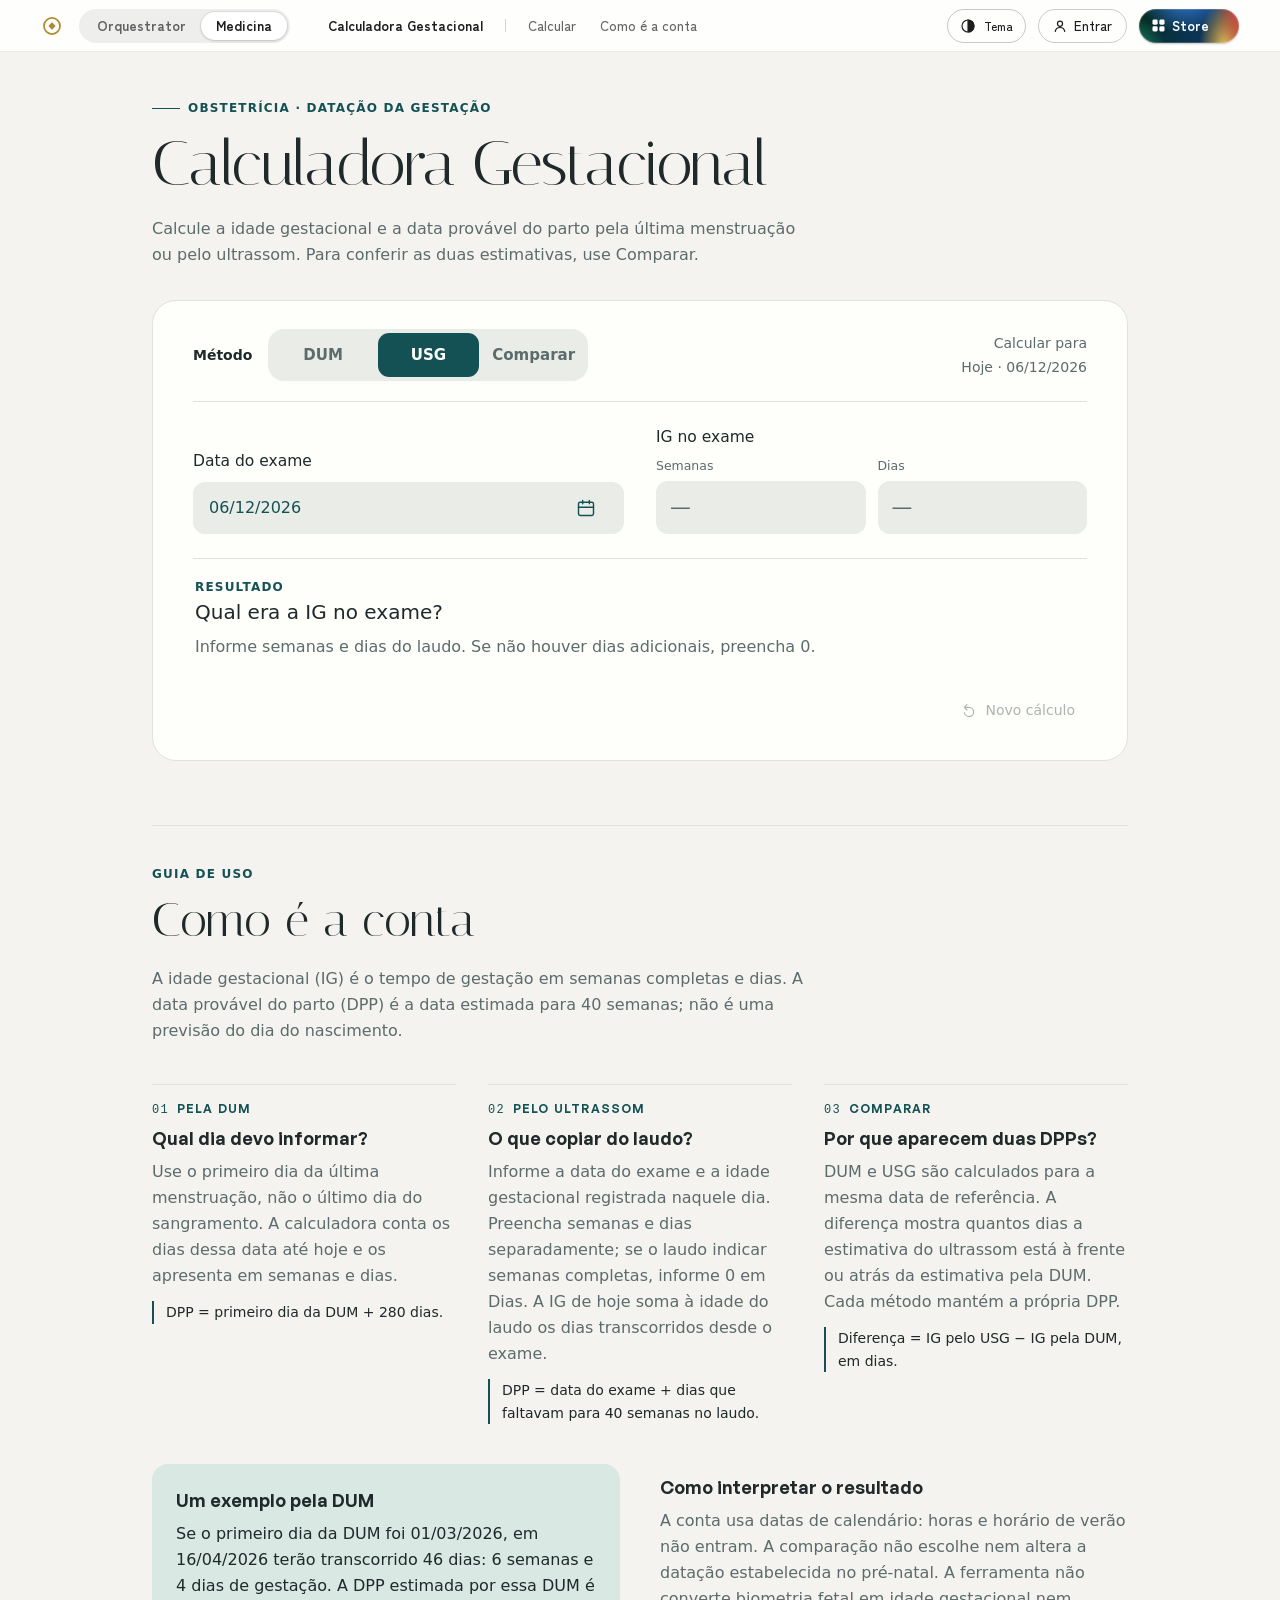
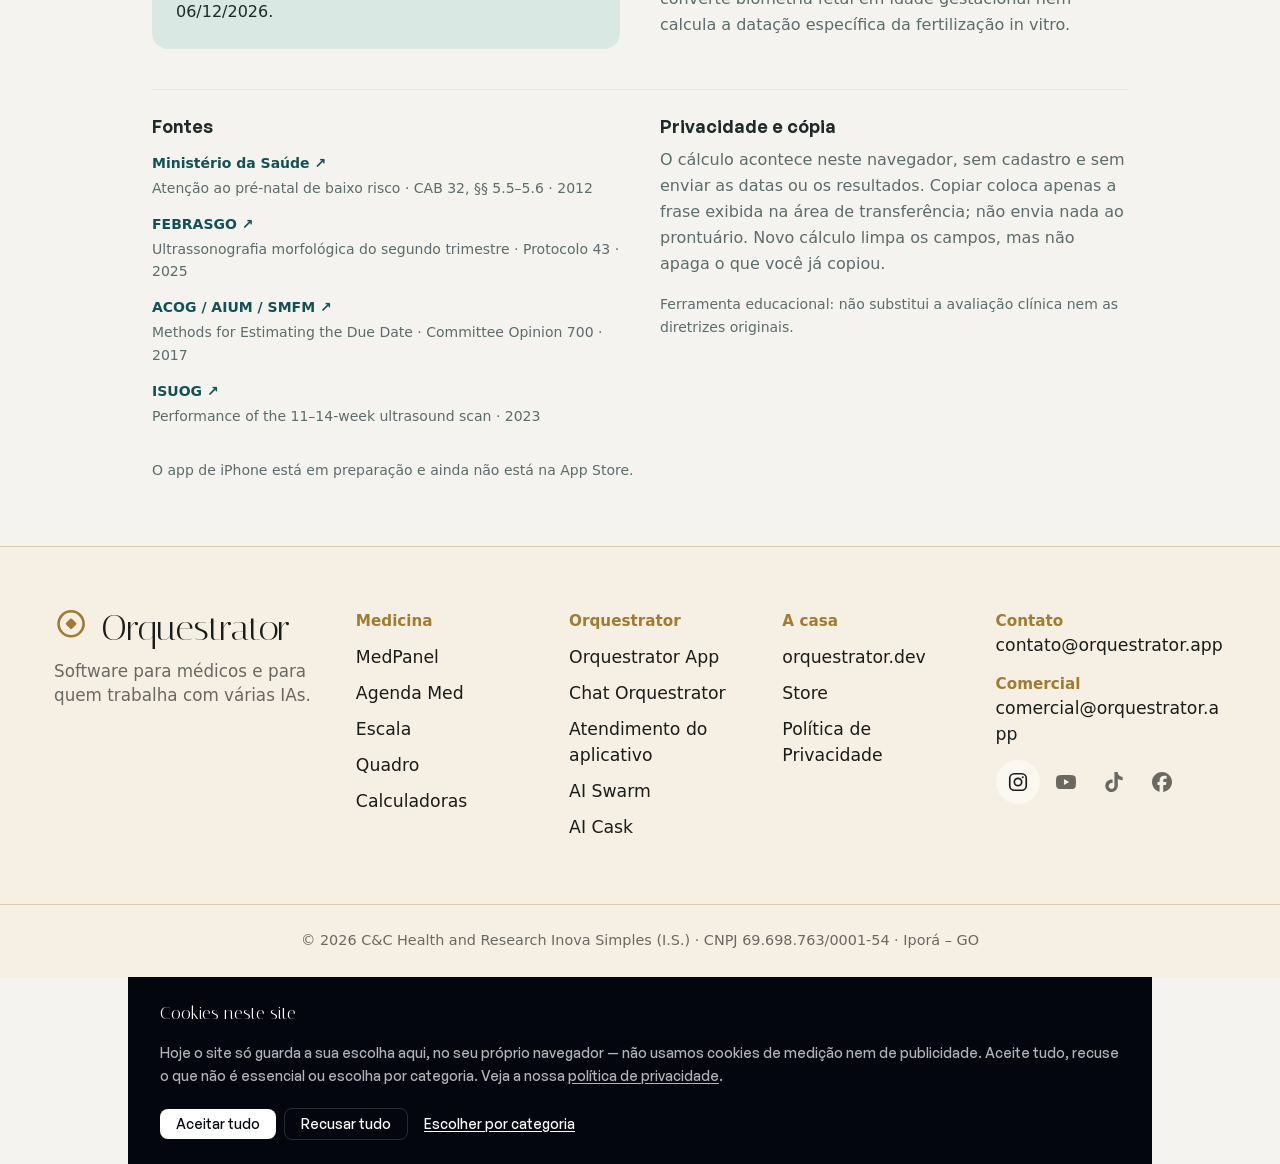
==== commit fb258941: "Calculadora Gestacional: rodapé sem caixa alta Revisão da equipe de 26/11. No rodapé, «Agenda Med», " ====
--- a/index.html
+++ b/index.html
@@ -1,4 +1,4 @@
-<!DOCTYPE html><html lang="pt-BR" class="raiz-gestacional"><head><meta charSet="utf-8"/><meta name="viewport" content="width=device-width, initial-scale=1"/><link rel="preload" href="/_next/static/media/68eb6f6c399b0b08-s.p.0r8hjc~6p2.4n.woff2" as="font" crossorigin="" type="font/woff2"/><link rel="preload" href="/_next/static/media/e4bf00cfb41b665c-s.p.0wl7n6qdw1gtv.woff2" as="font" crossorigin="" type="font/woff2"/><link rel="preload" href="/_next/static/media/ef40981ccf68eb44-s.0q5zpmovloh.p.woff2" as="font" crossorigin="" type="font/woff2"/><link rel="stylesheet" href="/_next/static/chunks/0lvwnnsfboetd.css" data-precedence="next"/><link rel="stylesheet" href="/_next/static/chunks/06d7qz5~d7o9e.css" data-precedence="next"/><link rel="stylesheet" href="/_next/static/chunks/0jm1dbl1tzv5s.css" data-precedence="next"/><link rel="stylesheet" href="/_next/static/chunks/0jitt8c_yu3em.css" data-precedence="next"/><link rel="preload" as="script" fetchPriority="low" href="/_next/static/chunks/0efaeclkc2cx5.js"/><script src="/_next/static/chunks/128aahewwf1we.js" async=""></script><script src="/_next/static/chunks/017r54r8rugzy.js" async=""></script><script src="/_next/static/chunks/0wwpk2pzfau.p.js" async=""></script><script src="/_next/static/chunks/turbopack-0kz61eicu8wc7.js" async=""></script><script src="/_next/static/chunks/01qwoc~_h_bke.js" async=""></script><script src="/_next/static/chunks/0m9moz5-whwc9.js" async=""></script><script src="/_next/static/chunks/0pk7lxqegsdtn.js" async=""></script><script src="/_next/static/chunks/0i.l9589uvx0j.js" async=""></script><script src="/_next/static/chunks/02p5djcad64zp.js" async=""></script><script src="/_next/static/chunks/08yry7ytvz8o_.js" async=""></script><script src="/_next/static/chunks/0aj9ulraa97rl.js" async=""></script><script src="/_next/static/chunks/111d17tfl6zfs.js" async=""></script><link rel="preload" href="/fonts/general-sans.css" as="style"/><link rel="preload" href="/assets/conta/conta-128ae46a095e.js" as="script"/><meta name="next-size-adjust" content=""/><meta name="theme-color" content="#f4f3ef" media="(prefers-color-scheme: light)"/><meta name="theme-color" content="#101516" media="(prefers-color-scheme: dark)"/><meta name="color-scheme" content="light dark"/><title>Calculadora Gestacional — a idade gestacional pela DUM e pelo ultrassom, com a DPP — Orquestrator</title><meta name="description" content="A idade gestacional pela DUM, pelo ultrassom ou comparando os dois, com a DPP e o texto para o prontuário. As contas são feitas no navegador: o que você digita não sai do aparelho."/><meta name="application-name" content="Calculadora Gestacional"/><meta name="author" content="Orquestrator"/><link rel="manifest" href="/manifest.webmanifest?v=gestacional-20261125-r2"/><meta name="creator" content="Orquestrator"/><meta name="publisher" content="Orquestrator"/><meta name="robots" content="index, follow"/><link rel="canonical" href="https://calculadoragestacional.orquestrator.ai/"/><meta property="og:title" content="Calculadora Gestacional — a idade gestacional pela DUM e pelo ultrassom, com a DPP"/><meta property="og:description" content="A idade gestacional pela DUM, pelo ultrassom ou comparando os dois, com a DPP e o texto para o prontuário. As contas são feitas no navegador: o que você digita não sai do aparelho."/><meta property="og:url" content="https://calculadoragestacional.orquestrator.ai/"/><meta property="og:site_name" content="Calculadora Gestacional · Orquestrator"/><meta property="og:locale" content="pt_BR"/><meta property="og:image" content="https://calculadoragestacional.orquestrator.ai/assets/partilha/partilha-medicina.png"/><meta property="og:image:type" content="image/png"/><meta property="og:image:width" content="1200"/><meta property="og:image:height" content="630"/><meta property="og:image:alt" content="Orquestrator — Medicina: o iPhone com a Calculadora Gestacional e os apps MedPanel, AGENDA MED, Escala, Quadro e Calculadoras"/><meta property="og:type" content="website"/><meta name="twitter:card" content="summary_large_image"/><meta name="twitter:title" content="Calculadora Gestacional — a idade gestacional pela DUM e pelo ultrassom, com a DPP"/><meta name="twitter:description" content="A idade gestacional pela DUM, pelo ultrassom ou comparando os dois, com a DPP e o texto para o prontuário. As contas são feitas no navegador: o que você digita não sai do aparelho."/><meta name="twitter:image" content="https://calculadoragestacional.orquestrator.ai/assets/partilha/partilha-medicina.png"/><link rel="shortcut icon" href="/assets/gestacional/favicon-20261125-r2.ico" type="image/x-icon" sizes="48x48"/><link rel="icon" href="/assets/gestacional/favicon-32-20261125-r2.png" sizes="32x32" type="image/png"/><link rel="icon" href="/assets/gestacional/favicon-32-20261125-r2.png" type="image/png" sizes="32x32"/><link rel="apple-touch-icon" href="/assets/gestacional/apple-180-20261125-r2.png" sizes="180x180" type="image/png"/><script>(() => {
+<!DOCTYPE html><html lang="pt-BR" class="raiz-gestacional"><head><meta charSet="utf-8"/><meta name="viewport" content="width=device-width, initial-scale=1"/><link rel="preload" href="/_next/static/media/68eb6f6c399b0b08-s.p.0r8hjc~6p2.4n.woff2" as="font" crossorigin="" type="font/woff2"/><link rel="preload" href="/_next/static/media/e4bf00cfb41b665c-s.p.0wl7n6qdw1gtv.woff2" as="font" crossorigin="" type="font/woff2"/><link rel="preload" href="/_next/static/media/ef40981ccf68eb44-s.0q5zpmovloh.p.woff2" as="font" crossorigin="" type="font/woff2"/><link rel="stylesheet" href="/_next/static/chunks/0lvwnnsfboetd.css" data-precedence="next"/><link rel="stylesheet" href="/_next/static/chunks/06d7qz5~d7o9e.css" data-precedence="next"/><link rel="stylesheet" href="/_next/static/chunks/03myen1efekdg.css" data-precedence="next"/><link rel="stylesheet" href="/_next/static/chunks/0gfddhpj7ngs6.css" data-precedence="next"/><link rel="preload" as="script" fetchPriority="low" href="/_next/static/chunks/0efaeclkc2cx5.js"/><script src="/_next/static/chunks/128aahewwf1we.js" async=""></script><script src="/_next/static/chunks/017r54r8rugzy.js" async=""></script><script src="/_next/static/chunks/0wwpk2pzfau.p.js" async=""></script><script src="/_next/static/chunks/turbopack-0kz61eicu8wc7.js" async=""></script><script src="/_next/static/chunks/0owes6--_t7wz.js" async=""></script><script src="/_next/static/chunks/0m9moz5-whwc9.js" async=""></script><script src="/_next/static/chunks/0pk7lxqegsdtn.js" async=""></script><script src="/_next/static/chunks/0i.l9589uvx0j.js" async=""></script><script src="/_next/static/chunks/02p5djcad64zp.js" async=""></script><script src="/_next/static/chunks/047.g.e0oxeyi.js" async=""></script><script src="/_next/static/chunks/16g8n.baoauzg.js" async=""></script><script src="/_next/static/chunks/111d17tfl6zfs.js" async=""></script><link rel="preload" href="/fonts/general-sans.css" as="style"/><link rel="preload" href="/assets/conta/conta-128ae46a095e.js" as="script"/><meta name="next-size-adjust" content=""/><meta name="theme-color" content="#f4f3ef" media="(prefers-color-scheme: light)"/><meta name="theme-color" content="#101516" media="(prefers-color-scheme: dark)"/><meta name="color-scheme" content="light dark"/><title>Calculadora Gestacional — a idade gestacional pela DUM e pelo ultrassom, com a DPP — Orquestrator</title><meta name="description" content="A idade gestacional pela DUM, pelo ultrassom ou comparando os dois, com a DPP e o texto para o prontuário. As contas são feitas no navegador: o que você digita não sai do aparelho."/><meta name="application-name" content="Calculadora Gestacional"/><meta name="author" content="Orquestrator"/><link rel="manifest" href="/manifest.webmanifest?v=gestacional-20261125-r2"/><meta name="creator" content="Orquestrator"/><meta name="publisher" content="Orquestrator"/><meta name="robots" content="index, follow"/><link rel="canonical" href="https://calculadoragestacional.orquestrator.ai/"/><meta property="og:title" content="Calculadora Gestacional — a idade gestacional pela DUM e pelo ultrassom, com a DPP"/><meta property="og:description" content="A idade gestacional pela DUM, pelo ultrassom ou comparando os dois, com a DPP e o texto para o prontuário. As contas são feitas no navegador: o que você digita não sai do aparelho."/><meta property="og:url" content="https://calculadoragestacional.orquestrator.ai/"/><meta property="og:site_name" content="Calculadora Gestacional · Orquestrator"/><meta property="og:locale" content="pt_BR"/><meta property="og:image" content="https://calculadoragestacional.orquestrator.ai/assets/partilha/partilha-medicina.png"/><meta property="og:image:type" content="image/png"/><meta property="og:image:width" content="1200"/><meta property="og:image:height" content="630"/><meta property="og:image:alt" content="Orquestrator — Medicina: o iPhone com a Calculadora Gestacional e os apps MedPanel, AGENDA MED, Escala, Quadro e Calculadoras"/><meta property="og:type" content="website"/><meta name="twitter:card" content="summary_large_image"/><meta name="twitter:title" content="Calculadora Gestacional — a idade gestacional pela DUM e pelo ultrassom, com a DPP"/><meta name="twitter:description" content="A idade gestacional pela DUM, pelo ultrassom ou comparando os dois, com a DPP e o texto para o prontuário. As contas são feitas no navegador: o que você digita não sai do aparelho."/><meta name="twitter:image" content="https://calculadoragestacional.orquestrator.ai/assets/partilha/partilha-medicina.png"/><link rel="shortcut icon" href="/assets/gestacional/favicon-20261125-r2.ico" type="image/x-icon" sizes="48x48"/><link rel="icon" href="/assets/gestacional/favicon-32-20261125-r2.png" sizes="32x32" type="image/png"/><link rel="icon" href="/assets/gestacional/favicon-32-20261125-r2.png" type="image/png" sizes="32x32"/><link rel="apple-touch-icon" href="/assets/gestacional/apple-180-20261125-r2.png" sizes="180x180" type="image/png"/><script>(() => {
   const raiz = document.documentElement;
   const chave = "gestacional-aparencia";
   const evento = "gestacional-aparencia-alterada";
@@ -30,4 +30,4 @@
   const observar = new MutationObserver(colorirBarra);
   observar.observe(document.head, {childList: true, subtree: true});
   document.addEventListener('DOMContentLoaded', () => { colorirBarra(); observar.disconnect(); }, {once: true});
-})();</script><link rel="stylesheet" href="/fonts/general-sans.css"/><script>if (location.protocol === "file:") { document.addEventListener("DOMContentLoaded", function () { document.body.innerHTML = '<div style="min-height:100vh;display:flex;flex-direction:column;align-items:center;justify-content:center;gap:1.2rem;background:#04060f;color:#fff;text-align:center;padding:2rem;font-family:Georgia,serif"><div style="font-size:2.4rem;line-height:1.1">O cinema n\u00e3o abre por aqui.</div><div style="max-width:34rem;font-family:system-ui,sans-serif;font-size:1rem;line-height:1.5;opacity:.75">Abrir o index.html com dois cliques (file://) quebra as rotas do site.<br/><br/>Volte \u00e0 pasta e d\u00ea dois cliques em <b style=\'color:#fff\'>\u201cABRIR O SITE.command\u201d</b> \u2014 o navegador abre sozinho no endere\u00e7o certo.<br/><span style=\'opacity:.6\'>(na primeira vez: clique direito \u2192 Abrir)</span></div></div>'; }); }</script><script src="/_next/static/chunks/03~yq9q893hmn.js" noModule=""></script></head><body class="zen_kaku_gothic_new_59295cc6-module__AIG6Ha__variable marck_script_61fc120c-module__wzHLHG__variable italiana_525a09a8-module__SGugnq__variable"><div hidden=""><!--$--><!--/$--></div><script type="application/ld+json">{"@context":"https://schema.org","@graph":[{"@type":"Organization","@id":"https://calculadoragestacional.orquestrator.ai/#organization","name":"Orquestrator","legalName":"C&C Health and Research Inova Simples (I.S.)","taxID":"69.698.763/0001-54","email":"contato@orquestrator.app","url":"https://calculadoragestacional.orquestrator.ai","logo":"https://calculadoragestacional.orquestrator.ai/icon","address":{"@type":"PostalAddress","streetAddress":"Av. Goiás, 851, Qd. 75, Lt. 772, Sala 01","addressLocality":"Iporá","addressRegion":"GO","postalCode":"76200-015","addressCountry":"BR"}},{"@type":"WebSite","@id":"https://calculadoragestacional.orquestrator.ai/#website","name":"Orquestrator","description":"Orquestrator builds software for physicians: MedPanel, a side panel that pastes phrases, prescriptions and documents wherever the cursor is; residency platforms that cite their sources; and one brain orchestrating a fleet of AIs. The clinical decision always stays with the physician.","url":"https://calculadoragestacional.orquestrator.ai","publisher":{"@id":"https://calculadoragestacional.orquestrator.ai/#organization"}}]}</script><div class="scroll-layout"><div class="scroll-layout-content"><div class="gestacional-produto min-h-svh bg-[var(--calc-bg)] text-[var(--calc-ink)]"><a href="#idade-gestacional" class="sr-only focus:not-sr-only focus:fixed focus:top-2 focus:left-2 focus:z-50 focus:rounded-lg focus:bg-[var(--calc-acento)] focus:px-4 focus:py-3 focus:text-[var(--calc-acento-ink)]">Pular para a calculadora</a><div class="c2-barra do-tema"><header class="barra solta" data-peca="barra"><a class="marca" href="https://orquestrator.ai/" aria-label="Orquestrator — página inicial"><svg viewBox="0 0 64 64" aria-hidden="true"><circle cx="32" cy="32" r="23.4" fill="none" stroke="currentColor" stroke-width="5"></circle><rect x="24.3" y="24.3" width="15.4" height="15.4" rx="2.4" transform="rotate(45 32 32)" fill="currentColor"></rect></svg></a><nav class="chave" aria-label="Os dois lados da casa" data-lado="medicina"><a href="https://orquestrator.ai/" data-lado="orquestrator"><span>Orquestrator</span></a><a href="https://orquestrator.ai/medicina/" data-lado="medicina" aria-current="true"><span>Medicina</span></a></nav><nav class="menu do-produto" aria-label="Nesta página"><span class="produto">Calculadora Gestacional</span><a href="#idade-gestacional" class="so-computador">Calcular</a><a href="#conta" class="so-computador">Como é a conta</a></nav><div class="lado"><span class="extra"><label class="gestacional-seletor-tema relative inline-flex min-h-11 shrink-0 items-center gap-2 rounded-full border border-[var(--calc-linha)] px-3 text-xs font-medium text-[var(--calc-acento)] focus-within:outline-2 focus-within:outline-offset-2 focus-within:outline-[var(--calc-acento)]"><svg aria-hidden="true" viewBox="0 0 24 24" fill="none" stroke="currentColor" stroke-width="1.7" class="size-4"><circle cx="12" cy="12" r="9"></circle><path d="M12 3a9 9 0 0 1 0 18Z" fill="currentColor"></path></svg><span aria-hidden="true">Tema</span><select aria-label="Aparência" class="absolute inset-0 size-full cursor-pointer opacity-0"><option value="sistema" selected="">Seguir o sistema</option><option value="claro">Claro</option><option value="escuro">Escuro</option></select></label></span><a class="entrar" href="/conta/"><svg viewBox="0 0 16 16" fill="none" stroke="currentColor" stroke-width="1.4" aria-hidden="true"><circle cx="8" cy="5.4" r="2.9"></circle><path d="M2.6 14.2c.5-2.9 2.6-4.5 5.4-4.5s4.9 1.6 5.4 4.5" stroke-linecap="round"></path></svg><span>Entrar</span></a><a class="loja-botao" href="https://orquestrator.ai/store/"><svg viewBox="0 0 14 14" fill="currentColor" aria-hidden="true"><rect x="0.5" y="0.5" width="5.6" height="5.6" rx="1.6"></rect><rect x="7.9" y="0.5" width="5.6" height="5.6" rx="1.6"></rect><rect x="0.5" y="7.9" width="5.6" height="5.6" rx="1.6"></rect><rect x="7.9" y="7.9" width="5.6" height="5.6" rx="1.6"></rect></svg>Store</a><button class="sanduiche" type="button" aria-label="Menu" aria-expanded="false" aria-controls="gaveta-da-casa"><i></i></button></div><nav class="gaveta" id="gaveta-da-casa" aria-label="Menu" hidden=""><span class="produto so-computador">Calculadora Gestacional</span><a href="#idade-gestacional" class="so-computador">Calcular</a><a href="#conta" class="so-computador">Como é a conta</a><a href="/conta/"><svg viewBox="0 0 16 16" fill="none" stroke="currentColor" stroke-width="1.4" aria-hidden="true"><circle cx="8" cy="5.4" r="2.9"></circle><path d="M2.6 14.2c.5-2.9 2.6-4.5 5.4-4.5s4.9 1.6 5.4 4.5" stroke-linecap="round"></path></svg>Entrar</a></nav></header></div><main id="conteudo" class="mx-auto min-h-svh max-w-5xl px-6 md:px-8 lg:px-6"><header class="flex items-center justify-between gap-3 pt-4 pb-5 md:block md:pt-10 md:pb-6 lg:pt-12 lg:pb-8"><div class="min-w-0"><p class="m-0 mb-2 hidden items-center gap-2 text-xs font-semibold tracking-widest text-[var(--calc-acento)] uppercase md:flex"><span aria-hidden="true" class="inline-block h-px w-7 bg-current"></span>Obstetrícia · Datação da gestação</p><h1 id="gestacional-titulo" class="m-0 text-balance leading-tight"><span class="gestacional-nome-app block text-[length:var(--gst-titulo-app)] font-semibold md:hidden">Obstétrica</span><span class="hidden text-[length:var(--gst-titulo-web)] font-normal tracking-tight md:block">Calculadora Gestacional</span></h1><span class="block text-xs font-semibold text-[var(--calc-muted)] md:hidden">Orquestrator.ai</span><p class="m-0 mt-3 hidden max-w-prose text-base leading-relaxed text-[var(--calc-muted)] md:block">Calcule a idade gestacional e a data provável do parto pela última menstruação ou pelo ultrassom. Para conferir as duas estimativas, use Comparar.</p></div><div class="flex shrink-0 items-center gap-1 md:hidden"><label class="gestacional-seletor-tema relative inline-flex min-h-11 shrink-0 items-center gap-2 rounded-full border border-[var(--calc-linha)] px-3 text-xs font-medium text-[var(--calc-acento)] focus-within:outline-2 focus-within:outline-offset-2 focus-within:outline-[var(--calc-acento)]"><svg aria-hidden="true" viewBox="0 0 24 24" fill="none" stroke="currentColor" stroke-width="1.7" class="size-4"><circle cx="12" cy="12" r="9"></circle><path d="M12 3a9 9 0 0 1 0 18Z" fill="currentColor"></path></svg><span aria-hidden="true">Tema</span><select aria-label="Aparência" class="absolute inset-0 size-full cursor-pointer opacity-0"><option value="sistema" selected="">Seguir o sistema</option><option value="claro">Claro</option><option value="escuro">Escuro</option></select></label><button type="button" aria-label="Sobre o cálculo: metodologia, fontes e privacidade" aria-haspopup="dialog" aria-expanded="false" class="inline-flex size-11 shrink-0 items-center justify-center rounded-full text-[var(--calc-acento)] focus-visible:outline-2"><svg aria-hidden="true" viewBox="0 0 24 24" fill="none" stroke="currentColor" stroke-width="1.7" class="size-6"><circle cx="12" cy="12" r="9"></circle><path d="M12 11v6m-2 0h4m-4-6h2"></path><circle cx="12" cy="7.5" r="1" fill="currentColor" stroke="none"></circle></svg></button><dialog aria-labelledby="gestacional-folha-titulo" data-lenis-prevent="true" class="gestacional-folha fixed inset-x-0 top-auto bottom-0 mx-auto w-full max-w-lg overflow-y-auto overscroll-contain rounded-t-3xl border-0 bg-[var(--calc-bg)] p-0 text-[var(--calc-ink)] backdrop:bg-black/45"><header class="sticky top-0 z-10 flex items-center justify-between gap-4 border-b border-[var(--calc-linha)] bg-[var(--calc-bg)] px-6 py-2"><h2 id="gestacional-folha-titulo" class="m-0 font-[family-name:var(--gst-ui)]! text-base font-semibold!">Sobre o cálculo</h2><form method="dialog"><button type="submit" class="-mr-2 min-h-11 rounded-md px-2 font-semibold text-[var(--calc-acento)] focus-visible:outline-2">Concluir</button></form></header></dialog></div></header><section id="idade-gestacional" aria-label="Calculadora de idade gestacional" tabindex="-1" class="scroll-mt-4 outline-none"><div class="gestacional-consulta pb-7 md:rounded-3xl md:border md:border-[var(--calc-linha)] md:bg-[var(--calc-surface)] md:px-8 md:py-7 lg:px-10"><h2 class="sr-only">Dados e resultado do cálculo</h2><div class="md:flex md:items-center md:justify-between md:gap-6 md:border-b md:border-[var(--calc-linha)] md:pb-5"><div class="md:flex md:flex-wrap md:items-center md:gap-4"><span aria-hidden="true" class="hidden text-sm font-semibold text-[var(--calc-ink)] lg:block">Método</span><fieldset class="m-0 grid min-w-0 grid-cols-3 gap-1 border-0 bg-[var(--calc-well)] p-1 rounded-2xl md:w-80"><legend class="sr-only">Modo de cálculo</legend><label class="cursor-pointer rounded-[0.7rem] py-[0.55rem] text-center text-[0.94rem] font-semibold text-[var(--calc-muted)] has-[:checked]:bg-[var(--calc-acento)] has-[:checked]:text-[var(--calc-acento-ink)] has-[:focus-visible]:outline-2 has-[:focus-visible]:outline-offset-2 has-[:focus-visible]:outline-[var(--calc-acento)] flex min-h-11 items-center justify-center"><input type="radio" class="sr-only" name="ig-modo" value="dum"/>DUM</label><label class="cursor-pointer rounded-[0.7rem] py-[0.55rem] text-center text-[0.94rem] font-semibold text-[var(--calc-muted)] has-[:checked]:bg-[var(--calc-acento)] has-[:checked]:text-[var(--calc-acento-ink)] has-[:focus-visible]:outline-2 has-[:focus-visible]:outline-offset-2 has-[:focus-visible]:outline-[var(--calc-acento)] flex min-h-11 items-center justify-center"><input type="radio" class="sr-only" name="ig-modo" checked="" value="usg"/>USG</label><label class="cursor-pointer rounded-[0.7rem] py-[0.55rem] text-center text-[0.94rem] font-semibold text-[var(--calc-muted)] has-[:checked]:bg-[var(--calc-acento)] has-[:checked]:text-[var(--calc-acento-ink)] has-[:focus-visible]:outline-2 has-[:focus-visible]:outline-offset-2 has-[:focus-visible]:outline-[var(--calc-acento)] flex min-h-11 items-center justify-center"><input type="radio" class="sr-only" name="ig-modo" value="comparar"/>Comparar</label></fieldset></div><p class="m-0 flex flex-wrap items-baseline justify-between gap-x-3 px-1 pt-5 pb-4 text-sm text-[var(--calc-muted)] md:flex-col md:items-end md:gap-1 md:p-0"><span>Calcular para</span><span>Hoje</span></p></div><div><div class="flex flex-col gap-4 md:py-6"><section class="min-w-0 rounded-[var(--gst-raio-campo)] bg-[var(--calc-surface)] p-[var(--gst-campo-padding)] md:bg-transparent md:p-0 md:grid md:grid-cols-2 md:items-end md:gap-x-8 " aria-label="Data do exame"><div class="flex items-center justify-between gap-3 min-h-11 flex-wrap md:flex-col md:items-stretch md:justify-end md:gap-2"><label for="ig-exame" class="text-[0.97rem] whitespace-nowrap">Data do exame</label><span class="min-w-0 max-w-[10.6rem] border-0 bg-transparent text-right text-[1rem] font-medium text-[var(--calc-acento)] outline-offset-2 focus-visible:outline-2 focus-visible:outline-[var(--calc-acento)] min-h-11 md:min-h-[var(--gst-altura-numero)] md:w-full md:max-w-none md:rounded-xl md:bg-[var(--calc-well)] md:px-4 md:text-left inline-flex items-center gap-1 focus-within:outline-2 focus-within:outline-[var(--calc-acento)]"><input id="ig-exame" type="text" inputMode="numeric" autoComplete="off" placeholder="dd/mm/aaaa" maxLength="10" class="min-w-0 w-full border-0 bg-transparent text-inherit tabular-nums outline-none placeholder:text-[var(--calc-muted)]" value=""/><span class="relative flex min-h-11 w-11 shrink-0 items-center justify-center"><svg aria-hidden="true" class="size-5" viewBox="0 0 24 24" fill="none" stroke="currentColor" stroke-width="1.7"><rect x="3" y="5" width="18" height="16" rx="2"></rect><path d="M16 3v4M8 3v4M3 11h18" stroke-linecap="round"></path></svg><input type="date" aria-label="Abrir calendário: Data do exame" max="" class="absolute inset-0 size-full cursor-pointer opacity-0" value=""/></span></span></div><div class="my-[var(--gst-campo-padding)] h-px bg-[var(--calc-linha)] md:hidden"></div><div><p id="ig-no-exame" class="m-0 text-[0.97rem]">IG no exame</p><div role="group" aria-labelledby="ig-no-exame" class="mt-2 grid grid-cols-2 gap-3"><label class="flex min-w-0 flex-col gap-[0.3rem]"><span class="text-[0.78rem] text-[var(--calc-muted)]">Semanas</span><input type="text" inputMode="numeric" pattern="[0-9]*" autoComplete="off" placeholder="—" enterKeyHint="next" class="w-full rounded-[0.75rem] border-2 border-transparent bg-[var(--calc-well)] px-[0.75rem] py-[0.55rem] text-[1.3rem] font-medium text-[var(--calc-ink)] outline-none focus:border-[var(--calc-acento)] aria-[invalid=true]:border-[var(--calc-erro)] min-h-[var(--gst-altura-numero)] tabular-nums placeholder:text-[var(--calc-muted)]" value=""/></label><label class="flex min-w-0 flex-col gap-[0.3rem]"><span class="text-[0.78rem] text-[var(--calc-muted)]">Dias</span><input type="text" inputMode="numeric" pattern="[0-9]*" autoComplete="off" placeholder="—" enterKeyHint="done" class="w-full rounded-[0.75rem] border-2 border-transparent bg-[var(--calc-well)] px-[0.75rem] py-[0.55rem] text-[1.3rem] font-medium text-[var(--calc-ink)] outline-none focus:border-[var(--calc-acento)] aria-[invalid=true]:border-[var(--calc-erro)] min-h-[var(--gst-altura-numero)] tabular-nums placeholder:text-[var(--calc-muted)]" value=""/></label></div></div></section></div><div aria-live="polite" class="mt-6 flex flex-col gap-5 md:mt-0 md:gap-4"><div class="px-0.5 py-3 md:border-t md:border-[var(--calc-linha)] md:pt-5 md:pb-0"><p class="m-0 hidden text-xs font-semibold tracking-widest text-[var(--calc-acento)] uppercase md:block">Resultado</p><h3 class="m-0 text-xl leading-snug font-medium md:mt-1">Qual era a IG no exame?</h3><p class="m-0 mt-2 max-w-prose text-base leading-relaxed text-[var(--calc-muted)]">Informe semanas e dias do laudo. Se não houver dias adicionais, preencha 0.</p></div></div><div class="mt-7 md:flex md:items-center md:justify-end md:gap-4"><button type="button" disabled="" class="inline-flex min-h-11 w-full items-center justify-center gap-2 rounded-lg text-sm text-[var(--calc-muted)] focus-visible:outline-2 enabled:hover:text-[var(--calc-acento)] disabled:opacity-50 md:w-auto md:px-3"><svg class="size-4" aria-hidden="true" viewBox="0 0 24 24" fill="none" stroke="currentColor" stroke-width="1.7"><path d="M9 4 5 8l4 4M5 8h7a7 7 0 1 1-7 8" stroke-linecap="round" stroke-linejoin="round"></path></svg>Novo cálculo</button></div></div></div></section><section id="conta" aria-labelledby="conta-titulo" class="mt-12 hidden scroll-mt-6 border-t border-[var(--calc-linha)] pt-8 pb-16 md:block lg:mt-16 lg:pt-10"><p class="m-0 mb-2 text-xs font-semibold tracking-widest text-[var(--calc-acento)] uppercase">Guia de uso</p><h2 id="conta-titulo" tabindex="-1" class="m-0 mb-4 text-4xl leading-tight lg:text-5xl">Como é a conta</h2><div class="flex flex-col gap-8 md:gap-10"><p class="m-0 max-w-prose text-base leading-relaxed text-[var(--calc-muted)]">A idade gestacional (IG) é o tempo de gestação em semanas completas e dias. A data provável do parto (DPP) é a data estimada para 40 semanas; não é uma previsão do dia do nascimento.</p><ol class="m-0 grid list-none gap-6 p-0 md:grid-cols-3 md:gap-8"><li class="flex min-w-0 flex-col items-start gap-2 border-t border-[var(--calc-linha)] pt-4"><p class="m-0 font-sans text-xs font-semibold tracking-widest text-[var(--calc-acento)] uppercase"><span aria-hidden="true" class="mr-2 font-mono font-normal">0<!-- -->1</span>Pela DUM</p><h3 class="m-0 font-sans text-lg font-semibold leading-snug text-[var(--calc-ink)]">Qual dia devo informar?</h3><p class="m-0 max-w-prose text-base leading-relaxed text-[var(--calc-muted)]">Use o primeiro dia da última menstruação, não o último dia do sangramento. A calculadora conta os dias dessa data até hoje e os apresenta em semanas e dias.</p><p class="m-0 mt-1 border-l-2 border-[var(--calc-acento)] pl-3 text-sm font-medium leading-relaxed">DPP = primeiro dia da DUM + 280 dias.</p></li><li class="flex min-w-0 flex-col items-start gap-2 border-t border-[var(--calc-linha)] pt-4"><p class="m-0 font-sans text-xs font-semibold tracking-widest text-[var(--calc-acento)] uppercase"><span aria-hidden="true" class="mr-2 font-mono font-normal">0<!-- -->2</span>Pelo ultrassom</p><h3 class="m-0 font-sans text-lg font-semibold leading-snug text-[var(--calc-ink)]">O que copiar do laudo?</h3><p class="m-0 max-w-prose text-base leading-relaxed text-[var(--calc-muted)]">Informe a data do exame e a idade gestacional registrada naquele dia. Preencha semanas e dias separadamente; se o laudo indicar semanas completas, informe 0 em Dias. A IG de hoje soma à idade do laudo os dias transcorridos desde o exame.</p><p class="m-0 mt-1 border-l-2 border-[var(--calc-acento)] pl-3 text-sm font-medium leading-relaxed">DPP = data do exame + dias que faltavam para 40 semanas no laudo.</p></li><li class="flex min-w-0 flex-col items-start gap-2 border-t border-[var(--calc-linha)] pt-4"><p class="m-0 font-sans text-xs font-semibold tracking-widest text-[var(--calc-acento)] uppercase"><span aria-hidden="true" class="mr-2 font-mono font-normal">0<!-- -->3</span>Comparar</p><h3 class="m-0 font-sans text-lg font-semibold leading-snug text-[var(--calc-ink)]">Por que aparecem duas DPPs?</h3><p class="m-0 max-w-prose text-base leading-relaxed text-[var(--calc-muted)]">DUM e USG são calculados para a mesma data de referência. A diferença mostra quantos dias a estimativa do ultrassom está à frente ou atrás da estimativa pela DUM. Cada método mantém a própria DPP.</p><p class="m-0 mt-1 border-l-2 border-[var(--calc-acento)] pl-3 text-sm font-medium leading-relaxed">Diferença = IG pelo USG − IG pela DUM, em dias.</p></li></ol><div class="grid gap-6 md:grid-cols-2 md:gap-10"><section aria-label="Exemplo de cálculo" class="rounded-2xl bg-[var(--calc-acento-suave)] p-5 md:p-6"><h3 class="m-0 font-sans text-lg font-semibold leading-snug text-[var(--calc-ink)]">Um exemplo pela DUM</h3><p class="m-0 mt-2 max-w-prose text-base leading-relaxed">Se o primeiro dia da DUM foi 01/03/2026, em 16/04/2026 terão transcorrido 46 dias: 6 semanas e 4 dias de gestação. A DPP estimada por essa DUM é 06/12/2026.</p></section><section aria-label="Limites da interpretação" class="self-center"><h3 class="m-0 font-sans text-lg font-semibold leading-snug text-[var(--calc-ink)]">Como interpretar o resultado</h3><p class="m-0 max-w-prose text-base leading-relaxed text-[var(--calc-muted)] mt-2">A conta usa datas de calendário: horas e horário de verão não entram. A comparação não escolhe nem altera a datação estabelecida no pré-natal. A ferramenta não converte biometria fetal em idade gestacional nem calcula a datação específica da fertilização in vitro.</p></section></div><div class="grid gap-8 border-t border-[var(--calc-linha)] pt-6 md:grid-cols-2 md:gap-10"><section aria-label="Fontes do cálculo"><h3 class="m-0 font-sans text-lg font-semibold leading-snug text-[var(--calc-ink)]">Fontes</h3><ul class="m-0 mt-3 grid list-none gap-3 p-0"><li><a href="https://bvsms.saude.gov.br/bvs/publicacoes/cadernos_atencao_basica_32_prenatal.pdf" target="_blank" rel="noreferrer" class="inline-flex min-h-11 flex-col justify-center gap-1 rounded-sm text-[var(--calc-acento)] underline-offset-4 hover:underline focus-visible:outline-2"><span class="text-sm font-semibold">Ministério da Saúde<!-- --> <span aria-hidden="true">↗</span><span class="sr-only"> (abre em outra aba)</span></span><span class="text-sm leading-relaxed text-[var(--calc-muted)]">Atenção ao pré-natal de baixo risco · CAB 32, §§ 5.5–5.6 · 2012</span></a></li><li><a href="https://femina.org.br/article/ultrassonografia-morfologica-do-segundo-trimestre/" target="_blank" rel="noreferrer" class="inline-flex min-h-11 flex-col justify-center gap-1 rounded-sm text-[var(--calc-acento)] underline-offset-4 hover:underline focus-visible:outline-2"><span class="text-sm font-semibold">FEBRASGO<!-- --> <span aria-hidden="true">↗</span><span class="sr-only"> (abre em outra aba)</span></span><span class="text-sm leading-relaxed text-[var(--calc-muted)]">Ultrassonografia morfológica do segundo trimestre · Protocolo 43 · 2025</span></a></li><li><a href="https://www.acog.org/clinical/clinical-guidance/committee-opinion/articles/2017/05/methods-for-estimating-the-due-date" target="_blank" rel="noreferrer" class="inline-flex min-h-11 flex-col justify-center gap-1 rounded-sm text-[var(--calc-acento)] underline-offset-4 hover:underline focus-visible:outline-2"><span class="text-sm font-semibold">ACOG / AIUM / SMFM<!-- --> <span aria-hidden="true">↗</span><span class="sr-only"> (abre em outra aba)</span></span><span class="text-sm leading-relaxed text-[var(--calc-muted)]">Methods for Estimating the Due Date · Committee Opinion 700 · 2017</span></a></li><li><a href="https://www.isuog.org/resource/updated-isuog-practice-guidelines-performance-of-11-14-week-ultrasound-scan.html" target="_blank" rel="noreferrer" class="inline-flex min-h-11 flex-col justify-center gap-1 rounded-sm text-[var(--calc-acento)] underline-offset-4 hover:underline focus-visible:outline-2"><span class="text-sm font-semibold">ISUOG<!-- --> <span aria-hidden="true">↗</span><span class="sr-only"> (abre em outra aba)</span></span><span class="text-sm leading-relaxed text-[var(--calc-muted)]">Performance of the 11–14-week ultrasound scan · 2023</span></a></li></ul></section><section aria-label="Privacidade e cópia"><h3 class="m-0 font-sans text-lg font-semibold leading-snug text-[var(--calc-ink)]">Privacidade e cópia</h3><p class="m-0 max-w-prose text-base leading-relaxed text-[var(--calc-muted)] mt-2">O cálculo acontece neste navegador, sem cadastro e sem enviar as datas ou os resultados. Copiar coloca apenas a frase exibida na área de transferência; não envia nada ao prontuário. Novo cálculo limpa os campos, mas não apaga o que você já copiou.</p><p class="m-0 mt-4 max-w-prose text-sm leading-relaxed text-[var(--calc-muted)]">Ferramenta educacional: não substitui a avaliação clínica nem as diretrizes originais.</p></section></div></div><p class="m-0 mt-8 text-sm leading-relaxed text-[var(--calc-muted)]">O app de iPhone está em preparação e ainda não está na App Store.</p></section></main><footer data-tom="claro" class="border-t border-[var(--oa-line)] bg-[var(--oa-bg)] text-[var(--oa-ink)]"><div class="mx-auto grid max-w-[110rem] grid-cols-1 gap-[clamp(1.6rem,4vmin,3rem)] px-[6vmin] py-[clamp(2.4rem,7vmin,5rem)] sm:grid-cols-2 lg:grid-cols-[1.5fr_1fr_1fr_1fr_1.3fr]"><div class="sm:col-span-2 lg:col-span-1"><p class="m-0 flex items-center gap-[0.35em] font-display text-[clamp(1.8rem,4vmin,2.8rem)] leading-none"><svg viewBox="0 0 64 64" aria-hidden="true" focusable="false" class="size-[0.95em] shrink-0 -translate-y-[0.12em] text-[var(--oa-gold)]"><circle cx="32" cy="32" r="23.4" fill="none" stroke="currentColor" stroke-width="5"></circle><rect x="24.3" y="24.3" width="15.4" height="15.4" rx="2.4" transform="rotate(45 32 32)" fill="currentColor"></rect></svg>Orquestrator</p><p class="m-0 mt-[clamp(0.8rem,1.6vmin,1.2rem)] max-w-[36ch] text-[clamp(0.9rem,1.9vmin,1.05rem)] leading-snug text-[var(--oa-ink-muted)]">Software para médicos e para quem trabalha com várias IAs.</p></div><nav aria-label="Rodapé — Medicina"><p class="m-0 mb-[clamp(0.7rem,1.4vmin,1rem)] text-[clamp(0.72rem,1.5vmin,0.85rem)] uppercase tracking-[0.18em] text-[var(--oa-gold)]">Medicina</p><ul class="m-0 flex list-none flex-col gap-[clamp(0.5rem,1.1vmin,0.8rem)] p-0"><li><a class="text-[clamp(0.95rem,2vmin,1.08rem)] underline-offset-4 hover:underline focus-visible:underline" href="https://medpanel.orquestrator.ai/">MedPanel</a></li><li><a class="text-[clamp(0.95rem,2vmin,1.08rem)] underline-offset-4 hover:underline focus-visible:underline" href="https://orquestrator.ai/encontro/">AGENDA MED</a></li><li><a class="text-[clamp(0.95rem,2vmin,1.08rem)] underline-offset-4 hover:underline focus-visible:underline" href="https://orquestrator.ai/escala/">Escala</a></li><li><a class="text-[clamp(0.95rem,2vmin,1.08rem)] underline-offset-4 hover:underline focus-visible:underline" href="https://orquestrator.ai/quadro/">Quadro</a></li><li><a class="text-[clamp(0.95rem,2vmin,1.08rem)] underline-offset-4 hover:underline focus-visible:underline" href="https://orquestrator.ai/calculadoras/">Calculadoras</a></li></ul></nav><nav aria-label="Rodapé — Orquestrator"><p class="m-0 mb-[clamp(0.7rem,1.4vmin,1rem)] text-[clamp(0.72rem,1.5vmin,0.85rem)] uppercase tracking-[0.18em] text-[var(--oa-gold)]">Orquestrator</p><ul class="m-0 flex list-none flex-col gap-[clamp(0.5rem,1.1vmin,0.8rem)] p-0"><li><a class="text-[clamp(0.95rem,2vmin,1.08rem)] underline-offset-4 hover:underline focus-visible:underline" href="https://orquestrator.app/">Orquestrator App</a></li><li><a class="text-[clamp(0.95rem,2vmin,1.08rem)] underline-offset-4 hover:underline focus-visible:underline" href="https://orquestrator.app/chat/">Chat Orquestrator</a></li><li><a class="text-[clamp(0.95rem,2vmin,1.08rem)] underline-offset-4 hover:underline focus-visible:underline" href="https://orquestrator.app/atendimento/">Atendimento do aplicativo</a></li><li><a class="text-[clamp(0.95rem,2vmin,1.08rem)] underline-offset-4 hover:underline focus-visible:underline" href="https://orquestrator.app/orquestrator-app/enxame/">AI SWARM</a></li><li><a class="text-[clamp(0.95rem,2vmin,1.08rem)] underline-offset-4 hover:underline focus-visible:underline" href="https://orquestrator.ai/ai-cask/">AI Cask</a></li></ul></nav><nav aria-label="Rodapé — A casa"><p class="m-0 mb-[clamp(0.7rem,1.4vmin,1rem)] text-[clamp(0.72rem,1.5vmin,0.85rem)] uppercase tracking-[0.18em] text-[var(--oa-gold)]">A casa</p><ul class="m-0 flex list-none flex-col gap-[clamp(0.5rem,1.1vmin,0.8rem)] p-0"><li><a class="text-[clamp(0.95rem,2vmin,1.08rem)] underline-offset-4 hover:underline focus-visible:underline" href="https://orquestrator.ai/dev/">orquestrator.dev</a></li><li><a class="text-[clamp(0.95rem,2vmin,1.08rem)] underline-offset-4 hover:underline focus-visible:underline" href="https://orquestrator.ai/store/">Store</a></li><li><a class="text-[clamp(0.95rem,2vmin,1.08rem)] underline-offset-4 hover:underline focus-visible:underline" href="https://orquestrator.ai/privacidade/">Política de Privacidade</a></li></ul></nav><address class="not-italic"><ul class="m-0 flex list-none flex-col gap-[clamp(0.8rem,1.6vmin,1.2rem)] p-0"><li><span class="block text-[clamp(0.72rem,1.5vmin,0.85rem)] uppercase tracking-[0.18em] text-[var(--oa-gold)]">Contato</span><a href="mailto:contato@orquestrator.app" class="break-all text-[clamp(0.95rem,2vmin,1.08rem)] underline-offset-4 hover:underline focus-visible:underline">contato@orquestrator.app</a></li><li><span class="block text-[clamp(0.72rem,1.5vmin,0.85rem)] uppercase tracking-[0.18em] text-[var(--oa-gold)]">Comercial</span><a href="mailto:comercial@orquestrator.app" class="break-all text-[clamp(0.95rem,2vmin,1.08rem)] underline-offset-4 hover:underline focus-visible:underline">comercial@orquestrator.app</a></li></ul><ul role="list" aria-label="Redes sociais" class="m-0 mt-3 flex flex-wrap items-center gap-1 p-0"><li class="list-none"><a aria-label="Instagram" class="grid size-[var(--oa-rodape-alvo)] place-items-center rounded-full bg-[var(--oa-surface)] hover:bg-[var(--oa-line)] focus-visible:outline-2 focus-visible:outline-offset-2 focus-visible:outline-[var(--oa-ink)]" href="https://www.instagram.com/orquestrator/"><svg viewBox="0 0 24 24" fill="currentColor" aria-hidden="true" focusable="false" class="size-[var(--oa-rodape-icone)]"><rect x="2.1" y="2.1" width="19.8" height="19.8" rx="5.5" fill="none" stroke="currentColor" stroke-width="2"></rect><circle cx="12" cy="12" r="4.4" fill="none" stroke="currentColor" stroke-width="2"></circle><circle cx="17.7" cy="6.3" r="1.25"></circle></svg></a></li><li class="list-none"><span role="img" aria-label="YouTube — sem link" class="grid size-[var(--oa-rodape-alvo)] place-items-center rounded-full text-[var(--oa-ink-muted)]"><svg viewBox="0 0 24 24" fill="currentColor" aria-hidden="true" focusable="false" class="size-[var(--oa-rodape-icone)]"><path d="M23.498 6.186a3.016 3.016 0 0 0-2.122-2.136C19.505 3.545 12 3.545 12 3.545s-7.505 0-9.377.505A3.017 3.017 0 0 0 .502 6.186C0 8.07 0 12 0 12s0 3.93.502 5.814a3.016 3.016 0 0 0 2.122 2.136c1.871.505 9.376.505 9.376.505s7.505 0 9.377-.505a3.015 3.015 0 0 0 2.122-2.136C24 15.93 24 12 24 12s0-3.93-.502-5.814zM9.545 15.568V8.432L15.818 12l-6.273 3.568z"></path></svg></span></li><li class="list-none"><span role="img" aria-label="TikTok — sem link" class="grid size-[var(--oa-rodape-alvo)] place-items-center rounded-full text-[var(--oa-ink-muted)]"><svg viewBox="0 0 24 24" fill="currentColor" aria-hidden="true" focusable="false" class="size-[var(--oa-rodape-icone)]"><path d="M12.525.02c1.31-.02 2.61-.01 3.91-.02.08 1.53.63 3.09 1.75 4.17 1.12 1.11 2.7 1.62 4.24 1.79v4.03c-1.44-.05-2.89-.35-4.2-.97-.57-.26-1.1-.59-1.62-.93-.01 2.92.01 5.84-.02 8.75-.08 1.4-.54 2.79-1.35 3.94-1.31 1.92-3.58 3.17-5.91 3.21-1.43.08-2.86-.31-4.08-1.03-2.02-1.19-3.44-3.37-3.65-5.71-.02-.5-.03-1-.01-1.49.18-1.9 1.12-3.72 2.58-4.96 1.66-1.44 3.98-2.13 6.15-1.72.02 1.48-.04 2.96-.04 4.44-.99-.32-2.15-.23-3.02.37-.63.41-1.11 1.04-1.36 1.75-.21.51-.15 1.07-.14 1.61.24 1.64 1.82 3.02 3.5 2.87 1.12-.01 2.19-.66 2.77-1.61.19-.33.4-.67.41-1.06.1-1.79.06-3.57.07-5.36.01-4.03-.01-8.05.02-12.07z"></path></svg></span></li><li class="list-none"><span role="img" aria-label="Facebook — sem link" class="grid size-[var(--oa-rodape-alvo)] place-items-center rounded-full text-[var(--oa-ink-muted)]"><svg viewBox="0 0 24 24" fill="currentColor" aria-hidden="true" focusable="false" class="size-[var(--oa-rodape-icone)]"><path d="M9.101 23.691v-7.98H6.627v-3.667h2.474v-1.58c0-4.085 1.848-5.978 5.858-5.978.401 0 .955.042 1.468.103a8.68 8.68 0 0 1 1.141.195v3.325a8.623 8.623 0 0 0-.653-.036 26.805 26.805 0 0 0-.733-.009c-.707 0-1.259.096-1.675.309a1.686 1.686 0 0 0-.679.622c-.258.42-.374.995-.374 1.752v1.297h3.919l-.386 2.103-.287 1.564h-3.246v8.245C19.396 23.238 24 18.179 24 12.044c0-6.627-5.373-12-12-12s-12 5.373-12 12c0 5.628 3.874 10.35 9.101 11.647Z"></path></svg></span></li></ul></address></div><p class="m-0 border-t border-[var(--oa-line)] px-[6vmin] py-[clamp(1rem,3vmin,1.6rem)] text-center text-[clamp(0.75rem,1.6vmin,0.9rem)] text-[var(--oa-ink-muted)]">© 2026 C&amp;C Health and Research Inova Simples (I.S.) · CNPJ 69.698.763/0001-54 · Iporá – GO</p></footer></div><!--$--><!--/$--><!--$!--><template data-dgst="BAILOUT_TO_CLIENT_SIDE_RENDERING"></template><!--/$--></div></div><script src="/_next/static/chunks/0efaeclkc2cx5.js" id="_R_" async=""></script><script>(self.__next_f=self.__next_f||[]).push([0])</script><script>self.__next_f.push([1,"1:\"$Sreact.fragment\"\n7:I[168027,[\"/_next/static/chunks/01qwoc~_h_bke.js\",\"/_next/static/chunks/0m9moz5-whwc9.js\",\"/_next/static/chunks/0pk7lxqegsdtn.js\",\"/_next/static/chunks/0i.l9589uvx0j.js\"],\"default\",1]\n:HL[\"/_next/static/chunks/0lvwnnsfboetd.css\",\"style\"]\n:HL[\"/_next/static/chunks/06d7qz5~d7o9e.css\",\"style\"]\n:HL[\"/_next/static/chunks/0jm1dbl1tzv5s.css\",\"style\"]\n:HL[\"/_next/static/media/68eb6f6c399b0b08-s.p.0r8hjc~6p2.4n.woff2\",\"font\",{\"crossOrigin\":\"\",\"type\":\"font/woff2\"}]\n:HL[\"/_next/static/media/e4bf00cfb41b665c-s.p.0wl7n6qdw1gtv.woff2\",\"font\",{\"crossOrigin\":\"\",\"type\":\"font/woff2\"}]\n:HL[\"/_next/static/media/ef40981ccf68eb44-s.0q5zpmovloh.p.woff2\",\"font\",{\"crossOrigin\":\"\",\"type\":\"font/woff2\"}]\n:HL[\"/_next/static/chunks/0jitt8c_yu3em.css\",\"style\"]\n:HL[\"/fonts/general-sans.css\",\"style\"]\n2:T614,(() =\u003e {\n  const raiz = document.documentElement;\n  const chave = \"gestacional-aparencia\";\n  const evento = \"gestacional-aparencia-alterada\";\n  const cores = {\"claro\":\"#f4f3ef\",\"escuro\":\"#101516\"};\n  const sistema = matchMedia('(prefers-color-scheme: dark)');\n  const validar = tema =\u003e tema === 'claro' || tema === 'escuro' ? tema : 'sistema';\n  let inicial = 'sistema';\n  try { inicial = validar(localStorage.getItem(chave)); } catch {}\n  raiz.dataset.gstTema = inicial;\n  const colorirBarra = () =\u003e {\n    const cor = cores[raiz.dataset.gstAparencia];\n    document.querySelectorAll('meta[name=\"theme-color\"]').forEach(meta =\u003e meta.setAttribute('content', cor));\n  };\n  const aplicar = () =\u003e {\n    const tema = validar(raiz.dataset.gstTema);\n    raiz.dataset.gstTema = tema;\n    raiz.dataset.gstAparencia = tema === 'sistema' ? (sistema.matches ? 'escuro' : 'claro') : tema;\n    colorirBarra();\n  };\n  aplicar();\n  window.addEventListener(evento, aplicar);\n  sistema.addEventListener('change', aplicar);\n  window.addEventListener('storage', event =\u003e {\n    if (event.key !== chave \u0026\u0026 event.key !== null) return;\n    raiz.dataset.gstTema = validar(event.newValue);\n    window.dispatchEvent(new Event(evento));\n  });\n  // O Next pode inserir os metadados depois deste script; observe apenas até o HTML estar pronto.\n  const observar = new MutationObserver(colorirBarra);\n  observar.observe(document.head, {childList: true, subtree: true});\n  document.addEventListener('DOMContentLoaded', () =\u003e { colorirBarra(); observar.disconnect(); }, {once: true});\n})();0:{\"P\":null,\"c\":[\"\",\"\"],\"q\":\"\",\"i\":false,\"f\":[[[\"\",{\"children\":[\"(inicio)\",{\"children\":[\"__PAGE__\",{}]}]},\"$undefined\",\"$undefined\",16],[[\"$\",\"$1\",\"c\",{\"children\":[[[\"$\",\"link\",\"0\",{\"rel\":\"stylesheet\",\"href\":\"/_next/static/chunks/0lvwnnsfboetd.css\",\"precedence\":\"next\",\"crossOrigin\":\"$undefined\",\"nonce\":\"$undefined\"}],[\"$\",\"link\",\"1\",{\"rel\":\"stylesheet\",\"href\":\"/_next/static/chunks/06d7qz5~d7o9e.css\",\"precedence\":\"next\",\"crossOrigin\":\"$undefined\",\"nonce\":\"$undefined\"}],[\"$\",\"link\",\"2\",{\"rel\":\"stylesheet\",\"href\":\"/_next/static/chunks/0jm1dbl1tzv5s.css\",\"precedence\":\"next\",\"crossOrigin\":\"$undefined\",\"nonce\":\"$undefined\"}],[\"$\",\"script\",\"script-0\",{\"src\":\"/_next/static/chunks/01qwoc~_h_bke.js\",\"async\":true,\"nonce\":\"$undefined\"}],[\"$\",\"script\",\"script-1\",{\"src\":\"/_next/static/chunks/0m9moz5-whwc9.js\",\"async\":true,\"nonce\":\"$undefined\"}],[\"$\",\"script\",\"script-2\",{\"src\":\"/_next/static/chunks/0pk7lxqegsdtn.js\",\"async\":true,\"nonce\":\"$undefined\"}],[\"$\",\"script\",\"script-3\",{\"src\":\"/_next/static/chunks/0i.l9589uvx0j.js\",\"async\":true,\"nonce\":\"$undefined\"}]],[\"$\",\"html\",null,{\"lang\":\"pt-BR\",\"className\":\"raiz-gestacional\",\"suppressHydrationWarning\":true,\"children\":[[\"$\",\"head\",null,{\"children\":[[\"$\",\"script\",null,{\"dangerouslySetInnerHTML\":{\"__html\":\"$2\"}}],[\"$\",\"link\",null,{\"rel\":\"stylesheet\",\"href\":\"/fonts/general-sans.css\"}],[\"$\",\"script\",null,{\"dangerouslySetInnerHTML\":{\"__html\":\"if (location.protocol === \\\"file:\\\") { document.addEventListener(\\\"DOMContentLoaded\\\", function () { document.body.innerHTML = '\u003cdiv style=\\\"min-height:100vh;display:flex;flex-direction:column;align-items:center;justify-content:center;gap:1.2rem;background:#04060f;color:#fff;text-align:center;padding:2rem;font-family:Georgia,serif\\\"\u003e\u003cdiv style=\\\"font-size:2.4rem;line-height:1.1\\\"\u003eO cinema n\\\\u00e3o abre por aqui.\u003c/div\u003e\u003cdiv style=\\\"max-width:34rem;font-family:system-ui,sans-serif;font-size:1rem;line-height:1.5;opacity:.75\\\"\u003eAbrir o index.html com dois cliques (file://) quebra as rotas do site.\u003cbr/\u003e\u003cbr/\u003eVolte \\\\u00e0 pasta e d\\\\u00ea dois cliques em \u003cb style=\\\\'color:#fff\\\\'\u003e\\\\u201cABRIR O SITE.command\\\\u201d\u003c/b\u003e \\\\u2014 o navegador abre sozinho no endere\\\\u00e7o certo.\u003cbr/\u003e\u003cspan style=\\\\'opacity:.6\\\\'\u003e(na primeira vez: clique direito \\\\u2192 Abrir)\u003c/span\u003e\u003c/div\u003e\u003c/div\u003e'; }); }\"}}]]}],\"$L3\"]}]]}],{\"children\":[\"$L4\",{\"children\":[\"$L5\",{},null,false,null]},null,false,null]},null,false,null],\"$L6\",false]],\"m\":\"$undefined\",\"G\":[\"$7\",[\"$L8\",\"$L9\",\"$La\"]],\"S\":true,\"h\":null,\"s\":\"$undefined\",\"l\":\"$undefined\",\"p\":\"$undefined\",\"d\":\"$undefined\",\"b\":\"4j4l_faL71nnFLJQdce_B\"}\nb:I[479520,[\"/_next/static/chunks/01qwoc~_h_bke.js\",\"/_next/static/chunks/0m9moz5-whwc9.js\",\"/_next/static/chunks/0pk7lxqegsdtn.js\",\"/_next/static/chunks/0i.l9589uvx0j.js\"],\"\"]\nd:I[159498,[\"/_next/static/chunks/01qwoc~_h_bke.js\",\"/_next/static/chunks/0m9moz5-whwc9.js\",\"/_next/static/chunks/0pk7lxqegsdtn.js\",\"/_next/static/chunks/0i.l9589uvx0j.js\"],\"ScrollLayout\"]\ne:I[581392,[\"/_next/static/chunks/01qwoc~_h_bke.js\",\"/_next/static/chunks/0m9moz5-whwc9.js\",\"/_next/static/chunks/0pk7lxqegsdtn.js\",\"/_next/static/chunks/0i.l9589uvx0j.js\"],\"ReducedMotion\"]\nf:I[339756,[\"/_next/static/chunks/01qwoc~_h_bke.js\",\"/_next/static/chunks/0m9moz5-whwc9.js\",\"/_next/static/chunks/0pk7lxqegsdtn.js\",\"/_next/static/chunks/0i.l9589uvx0j.js\"],\"default\"]\n10:I[758298,[\"/_next/static/chunks/01qwoc~_h_bke.js\",\"/_next/static/chunks/0m9moz5-whwc9.js\",\"/_next/static/chunks/0pk7lxqegsdtn.js\",\"/_next/static/chunks/0i.l9589uvx0j.js\",\"/_next/static/chunks/02p5djcad64zp.js\"],\"default\"]\n11:I[837457,[\"/_next/static/chunks/01qwoc~_h_bke.js\",\"/_next/static/chunks/0m9moz5-whwc9.js\",\"/_next/static/chunks/0pk7lxqegsdtn.js\",\"/_next/static/chunks/0i.l9589uvx0j.js\"],\"default\"]\n12:I[522016,[\"/_next/static/chunks/01qwoc~_h_bke.js\",\"/_next/static/chunks/0m9moz5-whwc9.js\",\"/_next/static/chunks/0pk7lxqegsdtn.js\",\"/_next/static/chunks/0i.l9589uvx0j.js\",\"/_next/static/chunks/08yry7ytvz8o_.js\",\"/_next/static/chunks/0aj9ulraa97rl.js\",\"/_next/static/chunks/111d17tfl6zfs.js\"],\"\"]\n13:I[430843,[\"/_next/static/chunks/01qwoc~_h_bke.js\",\"/_next/static/chunks/0m9moz5-whwc9.js\",\"/_next/static/chunks/0pk7lxqegsdtn.js\",\"/_next/static/chunks/0i.l9589uvx0j.js\"],\"LazyCookie\"]\n14:I[292549,[\"/_next/static/chunks/01qwoc~_h_bke.js\",\"/_next/static/chunks/0m9moz5-whwc9.js\",\"/_next/static/chunks/0pk7lxqegsdtn.js\",\"/_next/static/chunks/0i.l9589uvx0j.js\",\"/_next/static/chunks/08yry7ytvz8o_.js\"],\"CasaMoldura\"]\n15:I[549181,[\"/_next/static/chunks/01qwoc~_h_bke.js\",\"/_next/static/chunks/0m9moz5-whwc9.js\",\"/_next/static/chunks/0pk7lxqegsdtn.js\",\"/_next/static/chunks/0i.l9589uvx0j.js\",\"/_next/static/chunks/08yry7ytvz8o_.js\"],\"EntradaArea\"]\n16:I[683657,[\"/_next/static/chunks/01qwoc~_h_bke.js\",\"/_next/static/chunks/0m9moz5-whwc9.js\",\"/_next/static/chunks/0pk7lxqegsdtn.js\",\"/_next/static/chunks/0i.l9589uvx0j.js\",\"/_next/static/chunks/08yry7ytvz8o_.js\",\"/_next/static/chunks/0aj9ulraa97rl.js\",\"/_next/static/chunks/111d17tfl6zfs.js\"],\"AncoraSuave\"]\n17:I[946837,[\"/_next/static/chunks/01qwoc~_h_bke.js\",\"/_next/static/chunks/0m9moz5-whwc9.js\",\"/_next/static/chunks/0pk7lxqegsdtn.js\",\"/_next/static/chunks/0i.l9589uvx0j.js\",\"/_next/static/chunks/08yry7ytvz8o_.js\",\"/_next/static/chunks/0aj9ulraa97rl.js\",\"/_next/static/chunks/111d17tfl6zfs.js\"],\"SeletorTema\"]\n18:I[857177,[\"/_next/static/chunks/01qwoc~_h_bke.js\",\"/_next/static/chunks/0m9moz5-whwc9.js\",\"/_next/static/chunks/0pk7lxqegsdtn.js\",\"/_next/static/chunks/0i.l9589uvx0j.js\",\"/_next/static/chunks/08yry7ytvz8o_.js\",\"/_next/static/chunks/0aj9ulraa97rl.js\",\"/_next/static/chunks/111d17tfl6zfs.js\"],\"ComportamentosDaBarra\"]\n23:I[897367,[\"/_next/static/chunks/01qwoc~_h_bke.js\",\"/_next/static/chunks/0m9moz5-whwc9.js\",\"/_next/static/chunks/0pk7lxqegsdtn.js\",\"/_next/static/chunks/0i.l9589uvx0j.js\"],\"ViewportBoundary\"]\n25:I[897367,[\"/_next/static/chunks/01qwoc~_h_bke.js\",\"/_next/static/chunks/0m9moz5-whwc9.js\",\"/_next/static/chunks/0pk7lxqegsdtn.js\",\"/_next/static/chunks/0i.l9589uvx0j.js\"],\"MetadataBoundary\"]\n26:\"$Sreact.suspense\"\nc:T46f,{\"@context\":\"https://schema.org\",\"@graph\":[{\"@type\":\"Organization\",\"@id\":\"https://calculadoragestacional.orquestrator.ai/#organization\",\"name\":\"Orquestrator\",\"legalName\":\"C\u0026C Health and Research Inova Simples (I.S.)\",\"taxID\":\"69.698.763/0001-54\",\"email\":\"contato@orquestrator.app\",\"url\":\"https://calculadoragestacional.orquestrator.ai\",\"logo\":\"https://calculadoragestacional.orquestrator.ai/icon\",\"address\":{\"@type\":\"PostalAddress\",\"streetAddress\":\"Av. Goiás, 851, Qd. 75, Lt. 772, Sala 01\",\"addressLocality\":\"Iporá\",\"addressRegion\":\"GO\",\"postalCode\":\"76200-015\",\"addressCountry\":\"BR\"}},{\"@type\":\"WebSite\",\"@id\":\"https://calculadoragestacional.orquestrator.ai/#website\",\"name\":\"Orquestrator\",\"description\":\"Orquestrator builds software for physicians: MedPanel, a side panel that pastes phrases, prescriptions and documents wherever the cursor is; residency platforms that cite their sources; and one brain orchestrating a fleet of AIs. The clinical decision always stays with the physician.\",\"url\":\"https://calculadoragestacional.orquestrator.ai\",\"publisher\":{\"@id\":\"https://calculadoragestacional.orquestrator.ai/#organization\"}}]}3:[\"$\",\"body\",null,{\"className\":\"zen_kaku_gothic_new_59295cc6-module__AIG6Ha__variable marck_script_61fc120c-module__wzHLHG__variable italiana_525a09a8-module__SGugnq__variable\",\"children\":[[\"$\",\"$Lb\",null,{\"id\":\"orq-auth-module\",\"src\":\"/assets/conta/conta-128ae46a095e.js\",\"type\":\"module\",\"strategy\":\"afterInteractive\"}],[\"$\",\"script\",null,{\"type\":\"application/ld+json\",\"dangerouslySetInnerHTML\":{\"__html\":\"$c\"}}],[\"$\",\"$Ld\",null,{\"children\":[false,[\"$\",\"$Le\",null,{}],false,[\"$\",\"$Lf\",null,{\"parallelRouterKey\":\"children\",\"error\":\"$10\",\"errorStyles\":[],\"errorScripts\":[[\"$\",\"script\",\"script-0\",{\"src\":\"/_next/static/chunks/02p5djcad64zp.js\",\"async\":true}]],\"template\":[\"$\",\"$L11\",null,{}],\"templateStyles\":\"$undefined\",\"templateScripts\":\"$undefined\",\"notFound\":[[\"$\",\"div\",null,{\"className\":\"flex flex-col items-center justify-center gap-4 text-center\",\"children\":[[\"$\",\"h1\",null,{\"className\":\"text-6xl font-bold\",\"children\":\"404\"}],[\"$\",\"p\",null,{\"className\":\"text-lg\",\"children\":\"This page could not be found.\"}],[\"$\",\"$L12\",null,{\"href\":\"/\",\"className\":\"underline underline-offset-4\",\"children\":\"Back to home\"}]]}],[]],\"forbidden\":\"$undefined\",\"unauthorized\":\"$undefined\"}],[\"$\",\"$L13\",null,{}]]}]]}]\n4:[\"$\",\"$1\",\"c\",{\"children\":[[[\"$\",\"script\",\"script-0\",{\"src\":\"/_next/static/chunks/08yry7ytvz8o_.js\",\"async\":true,\"nonce\":\"$undefined\"}]],[\"$\",\"$L14\",null,{\"marca\":\"Orquestrator\",\"areas\":[{\"id\":\"medicina\",\"numero\":\"01\",\"rotulo\":\"Medicina\",\"href\":\"https://orquestrator.ai/medicina/\",\"caminho\":\"/medicina/\",\"resumo\":\"Um painel ao lado do prontuário e as calculadoras do plantão — e a decisão sempre do médico.\",\"chamada\":\"Ir para a Medicina\",\"secoes\":[{\"rotulo\":\"MedPanel\",\"href\":\"#med-painel\"},{\"rotulo\":\"AGENDA MED\",\"href\":\"#consulta\"},{\"rotulo\":\"Escala\",\"href\":\"#escala\"},{\"rotulo\":\"Quadro\",\"href\":\"#quadro\"},{\"rotulo\":\"Calculadoras\",\"href\":\"#calculadoras\"}],\"rotas\":[{\"caminho\":\"/calculadoras/\",\"tom\":\"claro\",\"fundo\":\"var(--calc-mesa)\"}],\"faixa\":{\"tom\":\"tom-dia\",\"escuro\":false},\"marca\":\"medicina\"},{\"id\":\"orquestrator\",\"numero\":\"02\",\"rotulo\":\"Orquestrator\",\"href\":\"https://orquestrator.ai/\",\"caminho\":\"/orquestrator/\",\"resumo\":\"No Chat, escolha sua IA. Na Sala, deixe as conversas se encontrarem. Acompanhe as tarefas em equipe e abra suas cascas no terminal do Orquestrator.\",\"chamada\":\"Ir para o Orquestrator\",\"secoes\":[{\"rotulo\":\"Chat\",\"href\":\"#app\"},{\"rotulo\":\"Sala\",\"href\":\"#sala\"},{\"rotulo\":\"AI Swarm\",\"href\":\"#ai-swarm\"},{\"rotulo\":\"AI Cask\",\"href\":\"#ai-cask\"},{\"rotulo\":\"Casca\",\"href\":\"#casca\"}],\"rotas\":[{\"caminho\":\"/orquestrator/\",\"tom\":\"escuro\",\"fundo\":\"var(--in-orq-bg)\"},{\"caminho\":\"/orquestrator/casca/\",\"tom\":\"escuro\",\"fundo\":\"var(--in-orq-bg)\"},{\"caminho\":\"/ai-cask/\",\"tom\":\"claro\",\"fundo\":\"var(--in-cask-bg)\"}],\"faixa\":{\"tom\":\"tom-orq\",\"escuro\":true}},{\"id\":\"dev\",\"numero\":\"03\",\"rotulo\":\"Developer\",\"href\":\"https://orquestrator.ai/dev/\",\"caminho\":\"/dev/\",\"resumo\":\"Os repositórios, as skills e os daemons por trás da casa — a começar pelo ia-chat, a sala onde IAs que não veem o contexto uma da outra conversam.\",\"chamada\":\"Ir para o Developer\",\"secoes\":[{\"rotulo\":\"A sala\",\"href\":\"#sala\"},{\"rotulo\":\"O sino\",\"href\":\"#sino\"},{\"rotulo\":\"Skills\",\"href\":\"#skills\"},{\"rotulo\":\"Repositórios\",\"href\":\"#repositorios\"}],\"rotas\":[{\"caminho\":\"/dev/\",\"tom\":\"escuro\",\"fundo\":\"var(--dev-bg)\"}],\"faixa\":{\"tom\":\"tom-dev\",\"escuro\":true}},{\"id\":\"store\",\"numero\":\"04\",\"rotulo\":\"Store\",\"href\":\"https://orquestrator.ai/store/\",\"caminho\":\"/store/\",\"resumo\":\"Os aplicativos da casa num lugar só, da Medicina ao Orquestrator, cada um no pé em que está.\",\"chamada\":\"Ir para a Store\",\"secoes\":[{\"rotulo\":\"Destaques\",\"href\":\"#destaques\"},{\"rotulo\":\"Medicina\",\"href\":\"#medicina\"},{\"rotulo\":\"Orquestrator e Developer\",\"href\":\"#orquestrator\"}],\"rotas\":[{\"caminho\":\"/store/\",\"tom\":\"claro\",\"fundo\":\"var(--in-paper)\"},{\"caminho\":\"/store/escala/\",\"tom\":\"claro\",\"fundo\":\"var(--in-paper)\"},{\"caminho\":\"/store/encontro/\",\"tom\":\"claro\",\"fundo\":\"var(--in-paper)\"},{\"caminho\":\"/store/calculadora-gestacional/\",\"tom\":\"claro\",\"fundo\":\"var(--in-paper)\"},{\"caminho\":\"/store/calculadora-tev/\",\"tom\":\"claro\",\"fundo\":\"var(--in-paper)\"},{\"caminho\":\"/store/dito/\",\"tom\":\"claro\",\"fundo\":\"var(--in-paper)\"},{\"caminho\":\"/store/cofre/\",\"tom\":\"claro\",\"fundo\":\"var(--in-paper)\"},{\"caminho\":\"/store/orquestrator-app/\",\"tom\":\"claro\",\"fundo\":\"var(--in-paper)\"}],\"faixa\":{\"tom\":\"tom-dia\",\"escuro\":false}}],\"cinema\":null,\"children\":[\"$\",\"$Lf\",null,{\"parallelRouterKey\":\"children\",\"error\":\"$undefined\",\"errorStyles\":\"$undefined\",\"errorScripts\":\"$undefined\",\"template\":[\"$\",\"$L15\",null,{\"areas\":\"$4:props:children:1:props:areas\",\"children\":[\"$\",\"$L11\",null,{}]}],\"templateStyles\":[],\"templateScripts\":[],\"notFound\":[[\"$\",\"div\",null,{\"className\":\"flex flex-col items-center justify-center gap-4 text-center\",\"children\":[[\"$\",\"h1\",null,{\"className\":\"text-6xl font-bold\",\"children\":\"404\"}],[\"$\",\"p\",null,{\"className\":\"text-lg\",\"children\":\"This page could not be found.\"}],[\"$\",\"$L12\",null,{\"href\":\"/\",\"className\":\"underline underline-offset-4\",\"children\":\"Back to home\"}]]}],[]],\"forbidden\":\"$undefined\",\"unauthorized\":\"$undefined\"}]}]]}]\n5:[\"$\",\"$1\",\"c\",{\"children\":[[\"$\",\"div\",null,{\"className\":\"gestacional-produto min-h-svh bg-[var(--calc-bg)] text-[var(--calc-ink)]\",\"children\":[[\"$\",\"a\",null,{\"href\":\"#idade-gestacional\",\"className\":\"sr-only focus:not-sr-only focus:fixed focus:top-2 focus:left-2 focus:z-50 focus:rounded-lg focus:bg-[var(--calc-acento)] focus:px-4 focus:py-3 focus:text-[var(--calc-acento-ink)]\",\"children\":\"Pular para a calculadora\"}],[\"$\",\"div\",null,{\"className\":\"c2-barra do-tema\",\"children\":[[\"$\",\"header\",null,{\"className\":\"barra solta\",\"data-peca\":\"barra\",\"children\":[[\"$\",\"a\",null,{\"className\":\"marca\",\"href\":\"https://orquestrator.ai/\",\"aria-label\":\"Orquestrator — página inicial\",\"children\":[\"$\",\"svg\",null,{\"viewBox\":\"0 0 64 64\",\"aria-hidden\":\"true\",\"children\":[[\"$\",\"circle\",null,{\"cx\":\"32\",\"cy\":\"32\",\"r\":\"23.4\",\"fill\":\"none\",\"stroke\":\"currentColor\",\"strokeWidth\":\"5\"}],[\"$\",\"rect\",null,{\"x\":\"24.3\",\"y\":\"24.3\",\"width\":\"15.4\",\"height\":\"15.4\",\"rx\":\"2.4\",\"transform\":\"rotate(45 32 32)\",\"fill\":\"currentColor\"}]]}]}],[\"$\",\"nav\",null,{\"className\":\"chave\",\"aria-label\":\"Os dois lados da casa\",\"data-lado\":\"medicina\",\"children\":[[\"$\",\"a\",null,{\"href\":\"https://orquestrator.ai/\",\"data-lado\":\"orquestrator\",\"aria-current\":\"$undefined\",\"children\":[\"$\",\"span\",null,{\"children\":\"Orquestrator\"}]}],[\"$\",\"a\",null,{\"href\":\"https://orquestrator.ai/medicina/\",\"data-lado\":\"medicina\",\"aria-current\":\"true\",\"children\":[\"$\",\"span\",null,{\"children\":\"Medicina\"}]}]]}],[\"$\",\"nav\",null,{\"className\":\"menu do-produto\",\"aria-label\":\"Nesta página\",\"children\":[[\"$\",\"span\",null,{\"className\":\"produto\",\"children\":\"Calculadora Gestacional\"}],[[\"$\",\"$L16\",\"#idade-gestacionalCalcular\",{\"href\":\"#idade-gestacional\",\"className\":\"so-computador\",\"ariaLabel\":\"$undefined\",\"children\":\"Calcular\"}],[\"$\",\"$L16\",\"#contaComo é a conta\",{\"href\":\"#conta\",\"className\":\"so-computador\",\"ariaLabel\":\"$undefined\",\"children\":\"Como é a conta\"}]]]}],[\"$\",\"div\",null,{\"className\":\"lado\",\"children\":[[\"$\",\"span\",null,{\"className\":\"extra\",\"children\":[\"$\",\"$L17\",null,{}]}],[\"$\",\"a\",null,{\"className\":\"entrar\",\"href\":\"/conta/\",\"children\":[[\"$\",\"svg\",null,{\"viewBox\":\"0 0 16 16\",\"fill\":\"none\",\"stroke\":\"currentColor\",\"strokeWidth\":\"1.4\",\"aria-hidden\":\"true\",\"children\":[[\"$\",\"circle\",null,{\"cx\":\"8\",\"cy\":\"5.4\",\"r\":\"2.9\"}],[\"$\",\"path\",null,{\"d\":\"M2.6 14.2c.5-2.9 2.6-4.5 5.4-4.5s4.9 1.6 5.4 4.5\",\"strokeLinecap\":\"round\"}]]}],[\"$\",\"span\",null,{\"children\":\"Entrar\"}]]}],[\"$\",\"a\",null,{\"className\":\"loja-botao\",\"href\":\"https://orquestrator.ai/store/\",\"children\":[[\"$\",\"svg\",null,{\"viewBox\":\"0 0 14 14\",\"fill\":\"currentColor\",\"aria-hidden\":\"true\",\"children\":[[\"$\",\"rect\",null,{\"x\":\"0.5\",\"y\":\"0.5\",\"width\":\"5.6\",\"height\":\"5.6\",\"rx\":\"1.6\"}],[\"$\",\"rect\",null,{\"x\":\"7.9\",\"y\":\"0.5\",\"width\":\"5.6\",\"height\":\"5.6\",\"rx\":\"1.6\"}],[\"$\",\"rect\",null,{\"x\":\"0.5\",\"y\":\"7.9\",\"width\":\"5.6\",\"height\":\"5.6\",\"rx\":\"1.6\"}],[\"$\",\"rect\",null,{\"x\":\"7.9\",\"y\":\"7.9\",\"width\":\"5.6\",\"height\":\"5.6\",\"rx\":\"1.6\"}]]}],\"Store\"]}],[\"$\",\"button\",null,{\"className\":\"sanduiche\",\"type\":\"button\",\"aria-label\":\"Menu\",\"aria-expanded\":\"false\",\"aria-controls\":\"gaveta-da-casa\",\"children\":[\"$\",\"i\",null,{}]}]]}],[\"$\",\"nav\",null,{\"className\":\"gaveta\",\"id\":\"gaveta-da-casa\",\"aria-label\":\"Menu\",\"hidden\":true,\"children\":[[\"$\",\"span\",null,{\"className\":\"produto so-computador\",\"children\":\"Calculadora Gestacional\"}],[[\"$\",\"$L16\",\"#idade-gestacionalCalcular\",{\"href\":\"#idade-gestacional\",\"className\":\"so-computador\",\"ariaLabel\":\"$undefined\",\"children\":\"Calcular\"}],[\"$\",\"$L16\",\"#contaComo é a conta\",{\"href\":\"#conta\",\"className\":\"so-computador\",\"ariaLabel\":\"$undefined\",\"children\":\"Como é a conta\"}]],[\"$\",\"a\",null,{\"href\":\"/conta/\",\"children\":[\"$5:props:children:0:props:children:1:props:children:0:props:children:3:props:children:1:props:children:0\",\"Entrar\"]}]]}]]}],[\"$\",\"$L18\",null,{\"raiz\":\"c2-barra\"}]]}],[\"$\",\"main\",null,{\"id\":\"conteudo\",\"className\":\"mx-auto min-h-svh max-w-5xl px-6 md:px-8 lg:px-6\",\"children\":[[\"$\",\"header\",null,{\"className\":\"flex items-center justify-between gap-3 pt-4 pb-5 md:block md:pt-10 md:pb-6 lg:pt-12 lg:pb-8\",\"children\":[[\"$\",\"div\",null,{\"className\":\"min-w-0\",\"children\":[[\"$\",\"p\",null,{\"className\":\"m-0 mb-2 hidden items-center gap-2 text-xs font-semibold tracking-widest text-[var(--calc-acento)] uppercase md:flex\",\"children\":[[\"$\",\"span\",null,{\"aria-hidden\":\"true\",\"className\":\"inline-block h-px w-7 bg-current\"}],\"Obstetrícia · Datação da gestação\"]}],[\"$\",\"h1\",null,{\"id\":\"gestacional-titulo\",\"className\":\"m-0 text-balance leading-tight\",\"children\":[[\"$\",\"span\",null,{\"className\":\"gestacional-nome-app block text-[length:var(--gst-titulo-app)] font-semibold md:hidden\",\"children\":\"Obstétrica\"}],[\"$\",\"span\",null,{\"className\":\"hidden text-[length:var(--gst-titulo-web)] font-normal tracking-tight md:block\",\"children\":\"Calculadora Gestacional\"}]]}],\"$L19\",\"$L1a\"]}],\"$L1b\"]}],\"$L1c\",\"$L1d\"]}],\"$L1e\"]}],[\"$L1f\",\"$L20\",\"$L21\"],\"$L22\"]}]\n6:[\"$\",\"$1\",\"h\",{\"children\":[null,[\"$\",\"$L23\",null,{\"children\":\"$L24\"}],[\"$\",\"div\",null,{\"hidden\":true,\"children\":[\"$\",\"$L25\",null,{\"children\":[\"$\",\"$26\",null,{\"name\":\"Next.Metadata\",\"children\":\"$L27\"}]}]}],[\"$\",\"meta\",null,{\"name\":\"next-size-adjust\",\"content\":\"\"}]]}]\n8:[\"$\",\"link\",\"0\",{\"rel\":\"stylesheet\",\"href\":\"/_next/static/chunks/0lvwnnsfboetd.css\",\"precedence\":\"next\",\"crossOrigin\":\"$undefined\",\"nonce\":\"$undefined\"}]\n9:[\"$\",\"link\",\"1\",{\"rel\":\"stylesheet\",\"href\":\"/_next/static/chunks/06d7qz5~d7o9e.css\",\"precedence\":\"next\",\"crossOrigin\":\"$undefined\",\"nonce\":\"$undefined\"}]\na:[\"$\",\"link\",\"2\",{\"rel\":\"stylesheet\",\"href\":\"/_next/static/chunks/0jm1dbl1tzv5s.css\",\"precedence\":\"next\",\"crossOrigin\":\"$undefined\",\"nonce\":\"$undefined\"}]\n28:I[87927,[\"/_next/static/chunks/01qwoc~_h_bke.js\",\"/_next/static/chunks/0m9moz5-whwc9.js\",\"/_next/static/chunks/0pk7lxqegsdtn.js\",\"/_next/static/chunks/0i.l9589uvx0j.js\",\"/_next/static/chunks/08yry7ytvz8o_.js\",\"/_next/static/chunks/0aj9ulraa97rl.js\",\"/_next/static/chunks/111d17tfl6zfs.js\"],\"AjudaMobile\"]\n2d:I[623314,[\"/_next/static/chunks/01qwoc~_h_bke.js\",\"/_next/static/chunks/0m9moz5-whwc9.js\",\"/_next/static/chunks/0pk7lxqegsdtn.js\",\"/_next/static/chunks/0i.l9589uvx0j.js\",\"/_next/static/chunks/08yry7ytvz8o_.js\",\"/_next/static/chunks/0aj9ulraa97rl.js\",\"/_next/static/chunks/111d17tfl6zfs.js\"],\"CalcIdadeGestacional\"]\n37:I[897367,[\"/_next/static/chunks/01qwoc~_h_bke.js\",\"/_next/static/chunks/0m9moz5-whwc9.js\",\"/_next/static/chunks/0pk7lxqegsdtn.js\",\"/_next/static/chunks/0i.l9589uvx0j.js\"],\"OutletBoundary\"]\n19:[\"$\",\"span\",null,{\"className\":\"block text-xs font-semibold text-[var(--calc-muted)] md:hidden\",\"children\":\"Orquestrator.ai\"}]\n1a:[\"$\",\"p\",null,{\"className\":\"m-0 mt-3 hidden max-w-prose text-base leading-relaxed text-[var(--calc-muted)] md:block\",\"children\":\"Calcule a idade gestacional e a data provável do parto pela última menstruação ou pelo ultrassom. Para conferir as duas estimativas, use Comparar.\"}]\n1b:[\"$\",\"div\",null,{\"className\":\"flex shrink-0 items-center gap-1 md:hidden\",\"children\":[[\"$\",\"$L17\",null,{}],[\"$\",\"$L28\",null,{\"children\":[\"$\",\"div\",null,{\"className\":\"flex flex-col gap-8 md:gap-10\",\"children\":[[\"$\",\"p\",null,{\"className\":\"m-0 max-w-prose text-base leading-relaxed text-[var(--calc-muted)]\",\"children\":\"A idade gestacional (IG) é o tempo de gestação em semanas completas e dias. A data provável do parto (DPP) é a data estimada para 40 semanas; não é uma previsão do dia do nascimento.\"}],[\"$\",\"ol\",null,{\"className\":\"m-0 grid list-none gap-6 p-0 md:grid-cols-3 md:gap-8\",\"children\":[[\"$\",\"li\",\"Pela DUM\",{\"className\":\"flex min-w-0 flex-col items-start gap-2 border-t border-[var(--calc-linha)] pt-4\",\"children\":[[\"$\",\"p\",null,{\"className\":\"m-0 font-sans text-xs font-semibold tracking-widest text-[var(--calc-acento)] uppercase\",\"children\":[[\"$\",\"span\",null,{\"aria-hidden\":\"true\",\"className\":\"mr-2 font-mono font-normal\",\"children\":[\"0\",1]}],\"Pela DUM\"]}],[\"$\",\"h3\",null,{\"className\":\"m-0 font-sans text-lg font-semibold leading-snug text-[var(--calc-ink)]\",\"children\":\"Qual dia devo informar?\"}],[\"$\",\"p\",null,{\"className\":\"m-0 max-w-prose text-base leading-relaxed text-[var(--calc-muted)]\",\"children\":\"Use o primeiro dia da última menstruação, não o último dia do sangramento. A calculadora conta os dias dessa data até hoje e os apresenta em semanas e dias.\"}],[\"$\",\"p\",null,{\"className\":\"m-0 mt-1 border-l-2 border-[var(--calc-acento)] pl-3 text-sm font-medium leading-relaxed\",\"children\":\"DPP = primeiro dia da DUM + 280 dias.\"}]]}],[\"$\",\"li\",\"Pelo ultrassom\",{\"className\":\"flex min-w-0 flex-col items-start gap-2 border-t border-[var(--calc-linha)] pt-4\",\"children\":[[\"$\",\"p\",null,{\"className\":\"m-0 font-sans text-xs font-semibold tracking-widest text-[var(--calc-acento)] uppercase\",\"children\":[[\"$\",\"span\",null,{\"aria-hidden\":\"true\",\"className\":\"mr-2 font-mono font-normal\",\"children\":[\"0\",2]}],\"Pelo ultrassom\"]}],[\"$\",\"h3\",null,{\"className\":\"m-0 font-sans text-lg font-semibold leading-snug text-[var(--calc-ink)]\",\"children\":\"O que copiar do laudo?\"}],[\"$\",\"p\",null,{\"className\":\"m-0 max-w-prose text-base leading-relaxed text-[var(--calc-muted)]\",\"children\":\"Informe a data do exame e a idade gestacional registrada naquele dia. Preencha semanas e dias separadamente; se o laudo indicar semanas completas, informe 0 em Dias. A IG de hoje soma à idade do laudo os dias transcorridos desde o exame.\"}],[\"$\",\"p\",null,{\"className\":\"m-0 mt-1 border-l-2 border-[var(--calc-acento)] pl-3 text-sm font-medium leading-relaxed\",\"children\":\"DPP = data do exame + dias que faltavam para 40 semanas no laudo.\"}]]}],[\"$\",\"li\",\"Comparar\",{\"className\":\"flex min-w-0 flex-col items-start gap-2 border-t border-[var(--calc-linha)] pt-4\",\"children\":[[\"$\",\"p\",null,{\"className\":\"m-0 font-sans text-xs font-semibold tracking-widest text-[var(--calc-acento)] uppercase\",\"children\":[[\"$\",\"span\",null,{\"aria-hidden\":\"true\",\"className\":\"mr-2 font-mono font-normal\",\"children\":[\"0\",3]}],\"Comparar\"]}],[\"$\",\"h3\",null,{\"className\":\"m-0 font-sans text-lg font-semibold leading-snug text-[var(--calc-ink)]\",\"children\":\"Por que aparecem duas DPPs?\"}],[\"$\",\"p\",null,{\"className\":\"m-0 max-w-prose text-base leading-relaxed text-[var(--calc-muted)]\",\"children\":\"DUM e USG são calculados para a mesma data de referência. A diferença mostra quantos dias a estimativa do ultrassom está à frente ou atrás da estimativa pela DUM. Cada método mantém a própria DPP.\"}],[\"$\",\"p\",null,{\"className\":\"m-0 mt-1 border-l-2 border-[var(--calc-acento)] pl-3 text-sm font-medium leading-relaxed\",\"children\":\"Diferença = IG pelo USG − IG pela DUM, em dias.\"}]]}]]}],[\"$\",\"div\",null,{\"className\":\"grid gap-6 md:grid-cols-2 md:gap-10\",\"children\":[[\"$\",\"section\",null,{\"aria-label\":\"Exemplo de cálculo\",\"className\":\"rounded-2xl bg-[var(--calc-acento-suave)] p-5 md:p-6\",\"children\":[\"$L29\",\"$L2a\"]}],\"$L2b\"]}],\"$L2c\"]}]}]]}]\n1c:[\"$\",\"section\",null,{\"id\":\"idade-gestacional\",\"aria-label\":\"Calculadora de idade gestacional\",\"tabIndex\":-1,\"className\":\"scroll-mt-4 outline-none\",\"children\":[\"$\",\"$L2d\",null,{\"dados\":{\"id\":\"idade-gestacional\",\"sobretitulo\":\"Obstétrica\",\"titulo\":\"Idade gestacional\",\"subtitulo\":\"DUM, USG ou os dois — com a DPP\",\"modos\":[{\"id\":\"dum\",\"rotulo\":\"DUM\"},{\"id\":\"usg\",\"rotulo\":\"USG\"},{\"id\":\"comparar\",\"rotulo\":\"Comparar\"}],\"calcularPara\":\"Calcular para\",\"hoje\":\"Hoje\",\"dum\":\"Primeiro dia da DUM\",\"exame\":\"Data do exame\",\"igNoExame\":\"IG no exame\",\"semanas\":\"Semanas\",\"dias\":\"Dias\",\"resultado\":\"Idade gestacional\",\"dpp\":\"DPP estimada\",\"avisoDpp\":\"A DPP é uma estimativa; não prevê o dia em que o parto acontecerá.\",\"comparar\":\"Duas estimativas para a mesma data\",\"pelaDum\":\"Pela DUM\",\"peloUsg\":\"Pelo USG informado\",\"avisoComparar\":\"A comparação não altera a datação estabelecida. Confira a origem adotada no acompanhamento.\",\"nota\":\"Texto para prontuário\",\"copiar\":\"Copiar\",\"copiado\":\"Copiado\",\"copiarDum\":\"Copiar pela DUM\",\"copiarUsg\":\"Copiar pela USG\",\"fontes\":\"Ministério da Saúde · CAB 32 · 2012 · FEBRASGO · Protocolo 43 · 2025 · ACOG / AIUM / SMFM · CO 700 · 2017 · ISUOG · 11–14 semanas · 2023\",\"app\":\"O app de iPhone está em preparação e ainda não está na App Store.\"},\"apresentacao\":\"pagina\"}]}]\n1d:[\"$\",\"section\",null,{\"id\":\"conta\",\"aria-labelledby\":\"conta-titulo\",\"className\":\"mt-12 hidden scroll-mt-6 border-t border-[var(--calc-linha)] pt-8 pb-16 md:block lg:mt-16 lg:pt-10\",\"children\":[[\"$\",\"p\",null,{\"className\":\"m-0 mb-2 text-xs font-semibold tracking-widest text-[var(--calc-acento)] uppercase\",\"children\":\"Guia de uso\"}],[\"$\",\"h2\",null,{\"id\":\"conta-titulo\",\"tabIndex\":-1,\"className\":\"m-0 mb-4 text-4xl leading-tight lg:text-5xl\",\"children\":\"Como é a conta\"}],[\"$\",\"div\",null,{\"className\":\"flex flex-col gap-8 md:gap-10\",\"children\":[[\"$\",\"p\",null,{\"className\":\"m-0 max-w-prose text-base leading-relaxed text-[var(--calc-muted)]\",\"children\":\"A idade gestacional (IG) é o tempo de gestação em semanas completas e dias. A data provável do parto (DPP) é a data estimada para 40 semanas; não é uma previsão do dia do nascimento.\"}],[\"$\",\"ol\",null,{\"className\":\"m-0 grid list-none gap-6 p-0 md:grid-cols-3 md:gap-8\",\"children\":[[\"$\",\"li\",\"Pela DUM\",{\"className\":\"flex min-w-0 flex-col items-start gap-2 border-t border-[var(--calc-linha)] pt-4\",\"children\":[[\"$\",\"p\",null,{\"className\":\"m-0 font-sans text-xs font-semibold tracking-widest text-[var(--calc-acento)] uppercase\",\"children\":[[\"$\",\"span\",null,{\"aria-hidden\":\"true\",\"className\":\"mr-2 font-mono font-normal\",\"children\":[\"0\",1]}],\"Pela DUM\"]}],[\"$\",\"h3\",null,{\"className\":\"m-0 font-sans text-lg font-semibold leading-snug text-[var(--calc-ink)]\",\"children\":\"Qual dia devo informar?\"}],[\"$\",\"p\",null,{\"className\":\"m-0 max-w-prose text-base leading-relaxed text-[var(--calc-muted)]\",\"children\":\"Use o primeiro dia da última menstruação, não o último dia do sangramento. A calculadora conta os dias dessa data até hoje e os apresenta em semanas e dias.\"}],[\"$\",\"p\",null,{\"className\":\"m-0 mt-1 border-l-2 border-[var(--calc-acento)] pl-3 text-sm font-medium leading-relaxed\",\"children\":\"DPP = primeiro dia da DUM + 280 dias.\"}]]}],[\"$\",\"li\",\"Pelo ultrassom\",{\"className\":\"flex min-w-0 flex-col items-start gap-2 border-t border-[var(--calc-linha)] pt-4\",\"children\":[[\"$\",\"p\",null,{\"className\":\"m-0 font-sans text-xs font-semibold tracking-widest text-[var(--calc-acento)] uppercase\",\"children\":[[\"$\",\"span\",null,{\"aria-hidden\":\"true\",\"className\":\"mr-2 font-mono font-normal\",\"children\":[\"0\",2]}],\"Pelo ultrassom\"]}],[\"$\",\"h3\",null,{\"className\":\"m-0 font-sans text-lg font-semibold leading-snug text-[var(--calc-ink)]\",\"children\":\"O que copiar do laudo?\"}],[\"$\",\"p\",null,{\"className\":\"m-0 max-w-prose text-base leading-relaxed text-[var(--calc-muted)]\",\"children\":\"Informe a data do exame e a idade gestacional registrada naquele dia. Preencha semanas e dias separadamente; se o laudo indicar semanas completas, informe 0 em Dias. A IG de hoje soma à idade do laudo os dias transcorridos desde o exame.\"}],[\"$\",\"p\",null,{\"className\":\"m-0 mt-1 border-l-2 border-[var(--calc-acento)] pl-3 text-sm font-medium leading-relaxed\",\"children\":\"DPP = data do exame + dias que faltavam para 40 semanas no laudo.\"}]]}],[\"$\",\"li\",\"Comparar\",{\"className\":\"flex min-w-0 flex-col items-start gap-2 border-t border-[var(--calc-linha)] pt-4\",\"children\":[[\"$\",\"p\",null,{\"className\":\"m-0 font-sans text-xs font-semibold tracking-widest text-[var(--calc-acento)] uppercase\",\"children\":[[\"$\",\"span\",null,{\"aria-hidden\":\"true\",\"className\":\"mr-2 font-mono font-normal\",\"children\":[\"0\",3]}],\"Comparar\"]}],[\"$\",\"h3\",null,{\"className\":\"m-0 font-sans text-lg font-semibold leading-snug text-[var(--calc-ink)]\",\"children\":\"Por que aparecem duas DPPs?\"}],[\"$\",\"p\",null,{\"className\":\"m-0 max-w-prose text-base leading-relaxed text-[var(--calc-muted)]\",\"children\":\"DUM e USG são calculados para a mesma data de referência. A diferença mostra quantos dias a estimativa do ultrassom está à frente ou atrás da estimativa pela DUM. Cada método mantém a própria DPP.\"}],\"$L2e\"]}]]}],\"$L2f\",\"$L30\"]}],\"$L31\"]}]\n1e:[\"$\",\"footer\",null,{\"data-tom\":\"claro\",\"className\":\"border-t border-[var(--oa-line)] bg-[var(--oa-bg)] text-[var(--oa-ink)]\",\"children\":[[\"$\",\"div\",null,{\"className\":\"mx-auto grid max-w-[110rem] grid-cols-1 gap-[clamp(1.6rem,4vmin,3rem)] px-[6vmin] py-[clamp(2.4rem,7vmin,5rem)] sm:grid-cols-2 lg:grid-cols-[1.5fr_1fr_1fr_1fr_1.3fr]\",\"children\":[[\"$\",\"div\",null,{\"className\":\"sm:col-span-2 lg:col-span-1\",\"children\":[[\"$\",\"p\",null,{\"className\":\"m-0 flex items-center gap-[0.35em] font-display text-[clamp(1.8rem,4vmin,2.8rem)] leading-none\",\"children\":[[\"$\",\"svg\",null,{\"viewBox\":\"0 0 64 64\",\"aria-hidden\":\"true\",\"focusable\":\"false\",\"className\":\"size-[0.95em] shrink-0 -translate-y-[0.12em] text-[var(--oa-gold)]\",\"children\":[[\"$\",\"circle\",null,{\"cx\":\"32\",\"cy\":\"32\",\"r\":\"23.4\",\"fill\":\"none\",\"stroke\":\"currentColor\",\"strokeWidth\":\"5\"}],[\"$\",\"rect\",null,{\"x\":\"24.3\",\"y\":\"24.3\",\"width\":\"15.4\",\"height\":\"15.4\",\"rx\":\"2.4\",\"transform\":\"rotate(45 32 32)\",\"fill\":\"currentColor\"}]]}],\"Orquestrator\"]}],[\"$\",\"p\",null,{\"className\":\"m-0 mt-[clamp(0.8rem,1.6vmin,1.2rem)] max-w-[36ch] text-[clamp(0.9rem,1.9vmin,1.05rem)] leading-snug text-[var(--oa-ink-muted)]\",\"children\":\"Software para médicos e para quem trabalha com várias IAs.\"}]]}],[[\"$\",\"nav\",\"Medicina\",{\"aria-label\":\"Rodapé — Medicina\",\"children\":[[\"$\",\"p\",null,{\"className\":\"m-0 mb-[clamp(0.7rem,1.4vmin,1rem)] text-[clamp(0.72rem,1.5vmin,0.85rem)] uppercase tracking-[0.18em] text-[var(--oa-gold)]\",\"children\":\"Medicina\"}],[\"$\",\"ul\",null,{\"className\":\"m-0 flex list-none flex-col gap-[clamp(0.5rem,1.1vmin,0.8rem)] p-0\",\"children\":[[\"$\",\"li\",\"https://medpanel.orquestrator.ai/\",{\"children\":[\"$\",\"$L12\",null,{\"href\":\"https://medpanel.orquestrator.ai/\",\"prefetch\":false,\"className\":\"text-[clamp(0.95rem,2vmin,1.08rem)] underline-offset-4 hover:underline focus-visible:underline\",\"children\":\"MedPanel\"}]}],[\"$\",\"li\",\"https://orquestrator.ai/encontro/\",{\"children\":[\"$\",\"$L12\",null,{\"href\":\"https://orquestrator.ai/encontro/\",\"prefetch\":false,\"className\":\"text-[clamp(0.95rem,2vmin,1.08rem)] underline-offset-4 hover:underline focus-visible:underline\",\"children\":\"AGENDA MED\"}]}],[\"$\",\"li\",\"https://orquestrator.ai/escala/\",{\"children\":[\"$\",\"$L12\",null,{\"href\":\"https://orquestrator.ai/escala/\",\"prefetch\":false,\"className\":\"text-[clamp(0.95rem,2vmin,1.08rem)] underline-offset-4 hover:underline focus-visible:underline\",\"children\":\"Escala\"}]}],[\"$\",\"li\",\"https://orquestrator.ai/quadro/\",{\"children\":[\"$\",\"$L12\",null,{\"href\":\"https://orquestrator.ai/quadro/\",\"prefetch\":false,\"className\":\"text-[clamp(0.95rem,2vmin,1.08rem)] underline-offset-4 hover:underline focus-visible:underline\",\"children\":\"Quadro\"}]}],[\"$\",\"li\",\"https://orquestrator.ai/calculadoras/\",{\"children\":[\"$\",\"$L12\",null,{\"href\":\"https://orquestrator.ai/calculadoras/\",\"prefetch\":false,\"className\":\"text-[clamp(0.95rem,2vmin,1.08rem)] underline-offset-4 hover:underline focus-visible:underline\",\"children\":\"Calculadoras\"}]}]]}]]}],[\"$\",\"nav\",\"Orquestrator\",{\"aria-label\":\"Rodapé — Orquestrator\",\"children\":[[\"$\",\"p\",null,{\"className\":\"m-0 mb-[clamp(0.7rem,1.4vmin,1rem)] text-[clamp(0.72rem,1.5vmin,0.85rem)] uppercase tracking-[0.18em] text-[var(--oa-gold)]\",\"children\":\"Orquestrator\"}],[\"$\",\"ul\",null,{\"className\":\"m-0 flex list-none flex-col gap-[clamp(0.5rem,1.1vmin,0.8rem)] p-0\",\"children\":[[\"$\",\"li\",\"https://orquestrator.app/\",{\"children\":[\"$\",\"$L12\",null,{\"href\":\"https://orquestrator.app/\",\"prefetch\":false,\"className\":\"text-[clamp(0.95rem,2vmin,1.08rem)] underline-offset-4 hover:underline focus-visible:underline\",\"children\":\"Orquestrator App\"}]}],[\"$\",\"li\",\"https://orquestrator.app/chat/\",{\"children\":[\"$\",\"$L12\",null,{\"href\":\"https://orquestrator.app/chat/\",\"prefetch\":false,\"className\":\"text-[clamp(0.95rem,2vmin,1.08rem)] underline-offset-4 hover:underline focus-visible:underline\",\"children\":\"Chat Orquestrator\"}]}],[\"$\",\"li\",\"https://orquestrator.app/atendimento/\",{\"children\":[\"$\",\"$L12\",null,{\"href\":\"https://orquestrator.app/atendimento/\",\"prefetch\":false,\"className\":\"text-[clamp(0.95rem,2vmin,1.08rem)] underline-offset-4 hover:underline focus-visible:underline\",\"children\":\"Atendimento do aplicativo\"}]}],\"$L32\",\"$L33\"]}]]}],\"$L34\"],\"$L35\"]}],\"$L36\"]}]\n1f:[\"$\",\"link\",\"0\",{\"rel\":\"stylesheet\",\"href\":\"/_next/static/chunks/0jitt8c_yu3em.css\",\"precedence\":\"next\",\"crossOrigin\":\"$undefined\",\"nonce\":\"$undefined\"}]\n20:[\"$\",\"script\",\"script-0\",{\"src\":\"/_next/static/chunks/0aj9ulraa97rl.js\",\"async\":true,\"nonce\":\"$undefined\"}]\n21:[\"$\",\"script\",\"script-1\",{\"src\":\"/_next/static/chunks/111d17tfl6zfs.js\",\"async\":true,\"nonce\":\"$undefined\"}]\n22:[\"$\",\"$L37\",null,{\"children\":[\"$\",\"$26\",null,{\"name\":\"Next.MetadataOutlet\",\"children\":\"$@38\"}]}]\n29:[\"$\",\"h3\",null,{\"className\":\"m-0 font-sans text-lg font-semibold leading-snug text-[var(--calc-ink)]\",\"children\":\"Um exemplo pela DUM\"}]\n2a:[\"$\",\"p\",null,{\"className\":\"m-0 mt-2 max-w-prose text-base leading-relaxed\",\"children\":\"Se o primeiro dia da DUM foi 01/03/2026, em 16/04/2026 terão transcorrido 46 dias: 6 semanas e 4 dias de gestação. A DPP estimada por essa DUM é 06/12/2026.\"}]\n2b:[\"$\",\"section\",null,{\"aria-label\":\"Limites da interpretação\",\"className\":\"self-center\",\"children\":[[\"$\",\"h3\",null,{\"className\":\"m-0 font-sans text-lg font-semibold leading-snug text-[var(--calc-ink)]\",\"children\":\"Como interpretar o resultado\"}],[\"$\",\"p\",null,{\"className\":\"m-0 max-w-prose text-base leading-relaxed text-[var(--calc-muted)] mt-2\",\"children\":\"A conta usa datas de calendário: horas e horário de verão não entram. A comparação não escolhe nem altera a datação estabelecida no pré-natal. A ferramenta não converte biometria fetal em idade gestacional nem calcula a datação específica da fertilização in vitro.\"}]]}]\n2c:[\"$\",\"div\",null,{\"className\":\"grid gap-8 border-t border-[var(--calc-linha)] pt-6 md:grid-cols-2 md:gap-10\",\"children\":[[\"$\",\"section\",null,{\"aria-label\":\"Fontes do cálculo\",\"children\":[[\"$\",\"h3\",null,{\"className\":\"m-0 font-sans text-lg font-semibold leading-snug text-[var(--calc-ink)]\",\"children\":\"Fontes\"}],[\"$\",\"ul\",null,{\"className\":\"m-0 mt-3 grid list-none gap-3 p-0\",\"children\":[[\"$\",\"li\",\"Ministério da Saúde\",{\"children\":[\"$\",\"a\",null,{\"href\":\"https://bvsms.saude.gov.br/bvs/publicacoes/cadernos_atencao_basica_32_prenatal.pdf\",\"target\":\"_blank\",\"rel\":\"noreferrer\",\"className\":\"inline-flex min-h-11 flex-col justify-center gap-1 rounded-sm text-[var(--calc-acento)] underline-offset-4 hover:underline focus-visible:outline-2\",\"children\":[[\"$\",\"span\",null,{\"className\":\"text-sm font-semibold\",\"children\":[\"Ministério da Saúde\",\" \",[\"$\",\"span\",null,{\"aria-hidden\":\"true\",\"children\":\"↗\"}],[\"$\",\"span\",null,{\"className\":\"sr-only\",\"children\":\" (abre em outra aba)\"}]]}],[\"$\",\"span\",null,{\"className\":\"text-sm leading-relaxed text-[var(--calc-muted)]\",\"children\":\"Atenção ao pré-natal de baixo risco · CAB 32, §§ 5.5–5.6 · 2012\"}]]}]}],[\"$\",\"li\",\"FEBRASGO\",{\"children\":[\"$\",\"a\",null,{\"href\":\"https://femina.org.br/article/ultrassonografia-morfologica-do-segundo-trimestre/\",\"target\":\"_blank\",\"rel\":\"noreferrer\",\"className\":\"inline-flex min-h-11 flex-col justify-center gap-1 rounded-sm text-[var(--calc-acento)] underline-offset-4 hover:underline focus-visible:outline-2\",\"children\":[[\"$\",\"span\",null,{\"className\":\"text-sm font-semibold\",\"children\":[\"FEBRASGO\",\" \",[\"$\",\"span\",null,{\"aria-hidden\":\"true\",\"children\":\"↗\"}],[\"$\",\"span\",null,{\"className\":\"sr-only\",\"children\":\" (abre em outra aba)\"}]]}],[\"$\",\"span\",null,{\"className\":\"text-sm leading-relaxed text-[var(--calc-muted)]\",\"children\":\"Ultrassonografia morfológica do segundo trimestre · Protocolo 43 · 2025\"}]]}]}],[\"$\",\"li\",\"ACOG / AIUM / SMFM\",{\"children\":[\"$\",\"a\",null,{\"href\":\"https://www.acog.org/clinical/clinical-guidance/committee-opinion/articles/2017/05/methods-for-estimating-the-due-date\",\"target\":\"_blank\",\"rel\":\"noreferrer\",\"className\":\"inline-flex min-h-11 flex-col justify-center gap-1 rounded-sm text-[var(--calc-acento)] underline-offset-4 hover:underline focus-visible:outline-2\",\"children\":[[\"$\",\"span\",null,{\"className\":\"text-sm font-semibold\",\"children\":[\"ACOG / AIUM / SMFM\",\" \",[\"$\",\"span\",null,{\"aria-hidden\":\"true\",\"children\":\"↗\"}],[\"$\",\"span\",null,{\"className\":\"sr-only\",\"children\":\" (abre em outra aba)\"}]]}],[\"$\",\"span\",null,{\"className\":\"text-sm leading-relaxed text-[var(--calc-muted)]\",\"children\":\"Methods for Estimating the Due Date · Committee Opinion 700 · 2017\"}]]}]}],[\"$\",\"li\",\"ISUOG\",{\"children\":[\"$\",\"a\",null,{\"href\":\"https://www.isuog.org/resource/updated-isuog-practice-guidelines-performance-of-11-14-week-ultrasound-scan.html\",\"target\":\"_blank\",\"rel\":\"noreferrer\",\"className\":\"inline-flex min-h-11 flex-col justify-center gap-1 rounded-sm text-[var(--calc-acento)] underline-offset-4 hover:underline focus-visible:outline-2\",\"children\":[[\"$\",\"span\",null,{\"className\":\"text-sm font-semibold\",\"children\":[\"ISUOG\",\" \",[\"$\",\"span\",null,{\"aria-hidden\":\"true\",\"children\":\"↗\"}],[\"$\",\"span\",null,{\"className\":\"sr-only\",\"children\":\" (abre em outra aba)\"}]]}],[\"$\",\"span\",null,{\"className\":\"text-sm leading-relaxed text-[var(--calc-muted)]\",\"children\":\"Performance of the 11–14-week ultrasound scan · 2023\"}]]}]}]]}]]}],[\"$\",\"section\",null,{\"aria-label\":\"Privacidade e cópia\",\"children\":[[\"$\",\"h3\",null,{\"className\":\"m-0 font-sans text-lg font-semibold leading-snug text-[var(--calc-ink)]\",\"children\":\"Privacidade e cópia\"}],[\"$\",\"p\",null,{\"className\":\"m-0 max-w-prose text-base leading-relaxed text-[var(--calc-muted)] mt-2\",\"children\":\"O cálculo acontece neste navegador, sem cadastro e sem enviar as datas ou os resultados. Copiar coloca apenas a frase exibida na área de transferência; não envia nada ao prontuário. Novo cálculo limpa os campos, mas não apaga o que você já copiou.\"}],\"$L39\"]}]]}]\n2e:[\"$\",\"p\",null,{\"className\":\"m-0 mt-1 border-l-2 border-[var(--calc-acento)] pl-3 text-sm font-medium leading-relaxed\",\"children\":\"Diferença = IG pelo USG − IG pela DUM, em dias.\"}]\n2f:[\"$\",\"div\",null,{\"className\":\"grid gap-6 md:grid-cols-2 md:gap-10\",\"children\":[[\"$\",\"section\",null,{\"aria-label\":\"Exemplo de cálculo\",\"className\":\"rounded-2xl bg-[var(--calc-acento-suave)] p-5 md:p-6\",\"children\":[[\"$\",\"h3\",null,{\"className\":\"m-0 font-sans text-lg font-semibold leading-snug text-[var(--calc-ink)]\",\"children\":\"Um exemplo pela DUM\"}],[\"$\",\"p\",null,{\"className\":\"m-0 mt-2 max-w-prose text-base leading-relaxed\",\"children\":\"Se o primeiro dia da DUM foi 01/03/2026, em 16/04/2026 terão transcorrido 46 dias: 6 semanas e 4 dias de gestação. A DPP estimada por essa DUM é 06/12/2026.\"}]]}],[\"$\",\"section\",null,{\"aria-label\":\"Limites da interpretação\",\"className\":\"self-center\",\"children\":[[\"$\",\"h3\",null,{\"className\":\"m-0 font-sans text-lg font-semibold leading-snug text-[var(--calc-ink)]\",\"children\":\"Como interpretar o resultado\"}],[\"$\",\"p\",null,{\"className\":\"m-0 max-w-prose text-base leading-relaxed text-[var(--calc-muted)] mt-2\",\"children\":\"A conta usa datas de calendário: horas e horário de verão não entram. A comparação não escolhe nem altera a datação estabelecida no pré-natal. A ferramenta não converte biometria fetal em idade gestacional nem calcula a datação específica da fertilização in vitro.\"}]]}]]}]\n30:[\"$\",\"div\",null,{\"className\":\"grid gap-8 border-t border-[var(--calc-linha)] pt-6 md:grid-cols-2 md:gap-10\",\"children\":[[\"$\",\"section\",null,{\"aria-label\":\"Fontes do cálculo\",\"children\":[[\"$\",\"h3\",null,{\"className\":\"m-0 font-sans text-lg font-semibold leading-snug text-[var(--calc-ink)]\",\"children\":\"Fontes\"}],[\"$\",\"ul\",null,{\"className\":\"m-0 mt-3 grid list-none gap-3 p-0\",\"children\":[[\"$\",\"li\",\"Ministério da Saúde\",{\"children\":[\"$\",\"a\",null,{\"href\":\"https://bvsms.saude.gov.br/bvs/publicacoes/cadernos_atencao_basica_32_prenatal.pdf\",\"target\":\"_blank\",\"rel\":\"noreferrer\",\"className\":\"inline-flex min-h-11 flex-col justify-center gap-1 rounded-sm text-[var(--calc-acento)] underline-offset-4 hover:underline focus-visible:outline-2\",\"children\":[[\"$\",\"span\",null,{\"className\":\"text-sm font-semibold\",\"children\":[\"Ministério da Saúde\",\" \",[\"$\",\"span\",null,{\"aria-hidden\":\"true\",\"children\":\"↗\"}],[\"$\",\"span\",null,{\"className\":\"sr-only\",\"children\":\" (abre em outra aba)\"}]]}],[\"$\",\"span\",null,{\"className\":\"text-sm leading-relaxed text-[var(--calc-muted)]\",\"children\":\"Atenção ao pré-natal de baixo risco · CAB 32, §§ 5.5–5.6 · 2012\"}]]}]}],[\"$\",\"li\",\"FEBRASGO\",{\"children\":[\"$\",\"a\",null,{\"href\":\"https://femina.org.br/article/ultrassonografia-morfologica-do-segundo-trimestre/\",\"target\":\"_blank\",\"rel\":\"noreferrer\",\"className\":\"inline-flex min-h-11 flex-col justify-center gap-1 rounded-sm text-[var(--calc-acento)] underline-offset-4 hover:underline focus-visible:outline-2\",\"children\":[[\"$\",\"span\",null,{\"className\":\"text-sm font-semibold\",\"children\":[\"FEBRASGO\",\" \",[\"$\",\"span\",null,{\"aria-hidden\":\"true\",\"children\":\"↗\"}],[\"$\",\"span\",null,{\"className\":\"sr-only\",\"children\":\" (abre em outra aba)\"}]]}],[\"$\",\"span\",null,{\"className\":\"text-sm leading-relaxed text-[var(--calc-muted)]\",\"children\":\"Ultrassonografia morfológica do segundo trimestre · Protocolo 43 · 2025\"}]]}]}],[\"$\",\"li\",\"ACOG / AIUM / SMFM\",{\"children\":[\"$\",\"a\",null,{\"href\":\"https://www.acog.org/clinical/clinical-guidance/committee-opinion/articles/2017/05/methods-for-estimating-the-due-date\",\"target\":\"_blank\",\"rel\":\"noreferrer\",\"className\":\"inline-flex min-h-11 flex-col justify-center gap-1 rounded-sm text-[var(--calc-acento)] underline-offset-4 hover:underline focus-visible:outline-2\",\"children\":[[\"$\",\"span\",null,{\"className\":\"text-sm font-semibold\",\"children\":[\"ACOG / AIUM / SMFM\",\" \",[\"$\",\"span\",null,{\"aria-hidden\":\"true\",\"children\":\"↗\"}],[\"$\",\"span\",null,{\"className\":\"sr-only\",\"children\":\" (abre em outra aba)\"}]]}],[\"$\",\"span\",null,{\"className\":\"text-sm leading-relaxed text-[var(--calc-muted)]\",\"children\":\"Methods for Estimating the Due Date · Committee Opinion 700 · 2017\"}]]}]}],[\"$\",\"li\",\"ISUOG\",{\"children\":[\"$\",\"a\",null,{\"href\":\"https://www.isuog.org/resource/updated-isuog-practice-guidelines-performance-of-11-14-week-ultrasound-scan.html\",\"target\":\"_blank\",\"rel\":\"noreferrer\",\"className\":\"inline-flex min-h-11 flex-col justify-center gap-1 rounded-sm text-[var(--calc-acento)] underline-offset-4 hover:underline focus-visible:outline-2\",\"children\":[[\"$\",\"span\",null,{\"className\":\"text-sm font-semibold\",\"children\":[\"ISUOG\",\" \",[\"$\",\"span\",null,{\"aria-hidden\":\"true\",\"children\":\"↗\"}],[\"$\",\"span\",null,{\"className\":\"sr-only\",\"children\":\" (abre em outra aba)\"}]]}],[\"$\",\"span\",null,{\"className\":\"text-sm leading-relaxed text-[var(--calc-muted)]\",\"children\":\"Performance of the 11–14-week ultrasound scan · 2023\"}]]}]}]]}]]}],[\"$\",\"section\",null,{\"aria-label\":\"Privacidade e cópia\",\"children\":[[\"$\",\"h3\",null,{\"className\":\"m-0 font-sans text-lg font-semibold leading-snug text-[var(--calc-ink)]\",\"children\":\"Privacidade e cópia\"}],[\"$\",\"p\",null,{\"className\":\"m-0 max-w-prose text-base leading-relaxed text-[var(--calc-muted)] mt-2\",\"children\":\"O cálculo acontece neste navegador, sem cadastro e sem enviar as datas ou os resultados. Copiar coloca apenas a frase exibida na área de transferência; não envia nada ao prontuário. Novo cálculo limpa os campos, mas não apaga o que você já copiou.\"}],\"$L3a\"]}]]}]\n31:[\"$\",\"p\",null,{\"className\":\"m-0 mt-8 text-sm leading-relaxed text-[var(--calc-muted)]\",\"children\":\"O app de iPhone está em preparação e ainda não está na App Store.\"}]\n32:[\"$\",\"li\",\"https://orquestrator.app/orquestrator-app/enxame/\",{\"children\":[\"$\",\"$L12\",null,{\"href\":\"https://orquestrator.app/orquestrator-app/enxame/\",\"prefetch\":false,\"className\":\"text-[clamp(0.95rem,2vmin,1.08rem)] underline-offset-4 hover:underline focus-visible:underline\",\"children\":\"AI SWARM\"}]}]\n33:[\"$\",\"li\",\"https://orquestrator.ai/ai-cask/\",{\"children\":[\"$\",\"$L12\",null,{\"href\":\"https://orquestrator.ai/ai-cask/\",\"prefetch\":false,\"className\":\"text-[clamp(0.95rem,2vmin,1.08rem)] underline-offset-4 hover:underline focus-visible:underline\",\"children\":\"AI Cask\"}]}]\n34:[\"$\",\"nav\",\"A casa\",{\"aria-label\":\"Rodapé — A casa\",\"children\":[[\"$\",\"p\",null,{\"className\":\"m-0 mb-[clamp(0.7rem,1.4vmin,1rem)] text-[clamp(0.72rem,1.5vmin,0.85rem)] uppercase tracking-[0.18em] text-[var(--oa-gold)]\",\"children\":\"A casa\"}],[\"$\",\"ul\",null,{\"className\":\"m-0 flex list-none flex-col gap-[clamp(0.5rem,1.1vmin,0.8rem)] p-0\",\"children\":[[\"$\",\"li\",\"https://orquestrator.ai/dev/\",{\"children\":[\"$\",\"$L12\",null,{\"href\":\"https://orquestrator.ai/dev/\",\"prefetch\":false,\"className\":\"text-[clamp(0.95rem,2vmin,1.08rem)] underline-offset-4 hover:underline focus-visible:underline\",\"children\":\"orquestrator.dev\"}]}],[\"$\",\"li\",\"https://orquestrator.ai/store/\",{\"children\":[\"$\",\"$L12\",null,{\"href\":\"https://orquestrator.ai/store/\",\"prefetch\":false,\"className\":\"text-[clamp(0.95rem,2vmin,1.08rem)] underline-offset-4 hover:underline focus-visible:underline\",\"children\":\"Store\"}]}],[\"$\",\"li\",\"https://orquestrator.ai/privacidade/\",{\"children\":[\"$\",\"$L12\",null,{\"href\":\"https://orquestrator.ai/privacidade/\",\"prefetch\":false,\"className\":\"text-[clamp(0.95rem,2vmin,1.08rem)] underline-offset-4 hover:underline focus-visible:underline\",\"children\":\"Política de Privacidade\"}]}]]}]]}]\n35:[\"$\",\"address\",null,{\"className\":\"not-italic\",\"children\":[[\"$\",\"ul\",null,{\"className\":\"m-0 flex list-none flex-col gap-[clamp(0.8rem,1.6vmin,1.2rem)] p-0\",\"children\":[[\"$\",\"li\",\"mailto:contato@orquestrator.app\",{\"children\":[[\"$\",\"span\",null,{\"className\":\"block text-[clamp(0.72rem,1.5vmin,0.85rem)] uppercase tracking-[0.18em] text-[var(--oa-gold)]\",\"children\":\"Contato\"}],[\"$\",\"a\",null,{\"href\":\"mailto:contato@orquestrator.app\",\"aria-label\":\"$undefined\",\"className\":\"break-all text-[clamp(0.95rem,2vmin,1.08rem)] underline-offset-4 hover:underline focus-visible:underline\",\"children\":\"contato@orquestrator.app\"}]]}],[\"$\",\"li\",\"mailto:comercial@orquestrator.app\",{\"children\":[[\"$\",\"span\",null,{\"className\":\"block text-[clamp(0.72rem,1.5vmin,0.85rem)] uppercase tracking-[0.18em] text-[var(--oa-gold)]\",\"children\":\"Comercial\"}],[\"$\",\"a\",null,{\"href\":\"mailto:comercial@orquestrator.app\",\"aria-label\":\"$undefined\",\"className\":\"break-all text-[clamp(0.95rem,2vmin,1.08rem)] underline-offset-4 hover:underline focus-visible:underline\",\"children\":\"comercial@orquestrator.app\"}]]}]]}],[\"$\",\"ul\",null,{\"role\":\"list\",\"aria-label\":\"Redes sociais\",\"className\":\"m-0 mt-3 flex flex-wrap items-center gap-1 p-0\",\"children\":[[\"$\",\"li\",\"Instagram\",{\"className\":\"list-none\",\"children\":[\"$\",\"$L12\",null,{\"href\":\"https://www.instagram.com/orquestrator/\",\"aria-label\":\"Instagram\",\"className\":\"grid size-[var(--oa-rodape-alvo)] place-items-center rounded-full bg-[var(--oa-surface)] hover:bg-[var(--oa-line)] focus-visible:outline-2 focus-visible:outline-offset-2 focus-visible:outline-[var(--oa-ink)]\",\"children\":[\"$\",\"svg\",null,{\"viewBox\":\"0 0 24 24\",\"fill\":\"currentColor\",\"aria-hidden\":\"true\",\"focusable\":\"false\",\"className\":\"size-[var(--oa-rodape-icone)]\",\"children\":[[\"$\",\"rect\",null,{\"x\":\"2.1\",\"y\":\"2.1\",\"width\":\"19.8\",\"height\":\"19.8\",\"rx\":\"5.5\",\"fill\":\"none\",\"stroke\":\"currentColor\",\"strokeWidth\":\"2\"}],[\"$\",\"circle\",null,{\"cx\":\"12\",\"cy\":\"12\",\"r\":\"4.4\",\"fill\":\"none\",\"stroke\":\"currentColor\",\"strokeWidth\":\"2\"}],[\"$\",\"circle\",null,{\"cx\":\"17.7\",\"cy\":\"6.3\",\"r\":\"1.25\"}]]}]}]}],[\"$\",\"li\",\"YouTube\",{\"className\":\"list-none\",\"children\":[\"$\",\"span\",null,{\"role\":\"img\",\"aria-label\":\"YouTube — sem link\",\"className\":\"grid size-[var(--oa-rodape-alvo)] place-items-center rounded-full text-[var(--oa-ink-muted)]\",\"children\":[\"$\",\"svg\",null,{\"viewBox\":\"0 0 24 24\",\"fill\":\"currentColor\",\"aria-hidden\":\"true\",\"focusable\":\"false\",\"className\":\"size-[var(--oa-rodape-icone)]\",\"children\":[\"$\",\"path\",null,{\"d\":\"M23.498 6.186a3.016 3.016 0 0 0-2.122-2.136C19.505 3.545 12 3.545 12 3.545s-7.505 0-9.377.505A3.017 3.017 0 0 0 .502 6.186C0 8.07 0 12 0 12s0 3.93.502 5.814a3.016 3.016 0 0 0 2.122 2.136c1.871.505 9.376.505 9.376.505s7.505 0 9.377-.505a3.015 3.015 0 0 0 2.122-2.136C24 15.93 24 12 24 12s0-3.93-.502-5.814zM9.545 15.568V8.432L15.818 12l-6.273 3.568z\"}]}]}]}],[\"$\",\"li\",\"TikTok\",{\"className\":\"list-none\",\"children\":[\"$\",\"span\",null,{\"role\":\"img\",\"aria-label\":\"TikTok — sem link\",\"className\":\"grid size-[var(--oa-rodape-alvo)] place-items-center rounded-full text-[var(--oa-ink-muted)]\",\"children\":[\"$\",\"svg\",null,{\"viewBox\":\"0 0 24 24\",\"fill\":\"currentColor\",\"aria-hidden\":\"true\",\"focusable\":\"false\",\"className\":\"size-[var(--oa-rodape-icone)]\",\"children\":[\"$\",\"path\",null,{\"d\":\"M12.525.02c1.31-.02 2.61-.01 3.91-.02.08 1.53.63 3.09 1.75 4.17 1.12 1.11 2.7 1.62 4.24 1.79v4.03c-1.44-.05-2.89-.35-4.2-.97-.57-.26-1.1-.59-1.62-.93-.01 2.92.01 5.84-.02 8.75-.08 1.4-.54 2.79-1.35 3.94-1.31 1.92-3.58 3.17-5.91 3.21-1.43.08-2.86-.31-4.08-1.03-2.02-1.19-3.44-3.37-3.65-5.71-.02-.5-.03-1-.01-1.49.18-1.9 1.12-3.72 2.58-4.96 1.66-1.44 3.98-2.13 6.15-1.72.02 1.48-.04 2.96-.04 4.44-.99-.32-2.15-.23-3.02.37-.63.41-1.11 1.04-1.36 1.75-.21.51-.15 1.07-.14 1.61.24 1.64 1.82 3.02 3.5 2.87 1.12-.01 2.19-.66 2.77-1.61.19-.33.4-.67.41-1.06.1-1.79.06-3.57.07-5.36.01-4.03-.01-8.05.02-12.07z\"}]}]}]}],[\"$\",\"li\",\"Facebook\",{\"className\":\"list-none\",\"children\":[\"$\",\"span\",null,{\"role\":\"img\",\"aria-label\":\"Facebook — sem link\",\"className\":\"grid size-[var(--oa-rodape-alvo)] place-items-center rounded-full text-[var(--oa-ink-muted)]\",\"children\":\"$L3b\"}]}]]}]]}]\n36:[\"$\",\"p\",null,{\"className\":\"m-0 border-t border-[var(--oa-line)] px-[6vmin] py-[clamp(1rem,3vmin,1.6rem)] text-center text-[clamp(0.75rem,1.6vmin,0.9rem)] text-[var(--oa-ink-muted)]\",\"children\":\"© 2026 C\u0026C Health and Research Inova Simples (I.S.) · CNPJ 69.698.763/0001-54 · Iporá – GO\"}]\n39:[\"$\",\"p\",null,{\"className\":\"m-0 mt-4 max-w-prose text-sm leading-relaxed text-[var(--calc-muted)]\",\"children\":\"Ferramenta educacional: não substitui a avaliação clínica nem as diretrizes originais.\"}]\n3a:[\"$\",\"p\",null,{\"className\":\"m-0 mt-4 max-w-prose text-sm leading-relaxed text-[var(--calc-muted)]\",\"children\":\"Ferramenta educacional: não substitui a avaliação clínica nem as diretrizes originais.\"}]\n3b:[\"$\",\"svg\",null,{\"viewBox\":\"0 0 24 24\",\"fill\":\"currentColor\",\"aria-hidden\":\"true\",\"focusable\":\"false\",\"className\":\"size-[var(--oa-rodape-icone)]\",\"children\":[\"$\",\"path\",null,{\"d\":\"M9.101 23.691v-7.98H6.627v-3.667h2.474v-1.58c0-4.085 1.848-5.978 5.858-5.978.401 0 .955.042 1.468.103a8.68 8.68 0 0 1 1.141.195v3.325a8.623 8.623 0 0 0-.653-.036 26.805 26.805 0 0 0-.733-.009c-.707 0-1.259.096-1.675.309a1.686 1.686 0 0 0-.679.622c-.258.42-.374.995-.374 1.752v1.297h3.919l-.386 2.103-.287 1.564h-3.246v8.245C19.396 23.238 24 18.179 24 12.044c0-6.627-5.373-12-12-12s-12 5.373-12 12c0 5.628 3.874 10.35 9.101 11.647Z\"}]}]\n24:[[\"$\",\"meta\",\"0\",{\"charSet\":\"utf-8\"}],[\"$\",\"meta\",\"1\",{\"name\":\"viewport\",\"content\":\"width=device-width, initial-scale=1\"}],[\"$\",\"meta\",\"2\",{\"name\":\"theme-color\",\"content\":\"#f4f3ef\",\"media\":\"(prefers-color-scheme: light)\"}],[\"$\",\"meta\",\"3\",{\"name\":\"theme-color\",\"content\":\"#101516\",\"media\":\"(prefers-color-scheme: dark)\"}],[\"$\",\"meta\",\"4\",{\"name\":\"color-scheme\",\"content\":\"light dark\"}]]\n3c:I[27201,[\"/_next/static/chunks/01qwoc~_h_bke.js\",\"/_next/static/chunks/0m9moz5-whwc9.js\",\"/_next/static/chunks/0pk7lxqegsdtn.js\",\"/_next/static/chunks/0i.l9589uvx0j.js\"],\"IconMark\"]\n27:[[\"$\",\"title\",\"0\",{\"children\":\"Calculadora Gestacional — a idade gestacional pela DUM e pelo ultrassom, com a DPP — Orquestrator\"}],[\"$\",\"meta\",\"1\",{\"name\":\"description\",\"content\":\"A idade gestacional pela DUM, pelo ultrassom ou comparando os dois, com a DPP e o texto para o prontuário. As contas são feitas no navegador: o que você digita não sai do aparelho.\"}],[\"$\",\"meta\",\"2\",{\"name\":\"application-name\",\"content\":\"Calculadora Gestacional\"}],[\"$\",\"meta\",\"3\",{\"name\":\"author\",\"content\":\"Orquestrator\"}],[\"$\",\"link\",\"4\",{\"rel\":\"manifest\",\"href\":\"/manifest.webmanifest?v=gestacional-20261125-r2\",\"crossOrigin\":\"$undefined\"}],[\"$\",\"meta\",\"5\",{\"name\":\"creator\",\"content\":\"Orquestrator\"}],[\"$\",\"meta\",\"6\",{\"name\":\"publisher\",\"content\":\"Orquestrator\"}],[\"$\",\"meta\",\"7\",{\"name\":\"robots\",\"content\":\"index, follow\"}],[\"$\",\"link\",\"8\",{\"rel\":\"canonical\",\"href\":\"https://calculadoragestacional.orquestrator.ai/\"}],[\"$\",\"meta\",\"9\",{\"property\":\"og:title\",\"content\":\"Calculadora Gestacional — a idade gestacional pela DUM e pelo ultrassom, com a DPP\"}],[\"$\",\"meta\",\"10\",{\"property\":\"og:description\",\"content\":\"A idade gestacional pela DUM, pelo ultrassom ou comparando os dois, com a DPP e o texto para o prontuário. As contas são feitas no navegador: o que você digita não sai do aparelho.\"}],[\"$\",\"meta\",\"11\",{\"property\":\"og:url\",\"content\":\"https://calculadoragestacional.orquestrator.ai/\"}],[\"$\",\"meta\",\"12\",{\"property\":\"og:site_name\",\"content\":\"Calculadora Gestacional · Orquestrator\"}],[\"$\",\"meta\",\"13\",{\"property\":\"og:locale\",\"content\":\"pt_BR\"}],[\"$\",\"meta\",\"14\",{\"property\":\"og:image\",\"content\":\"https://calculadoragestacional.orquestrator.ai/assets/partilha/partilha-medicina.png\"}],[\"$\",\"meta\",\"15\",{\"property\":\"og:image:type\",\"content\":\"image/png\"}],[\"$\",\"meta\",\"16\",{\"property\":\"og:image:width\",\"content\":\"1200\"}],[\"$\",\"meta\",\"17\",{\"property\":\"og:image:height\",\"content\":\"630\"}],[\"$\",\"meta\",\"18\",{\"property\":\"og:image:alt\",\"content\":\"Orquestrator — Medicina: o iPhone com a Calculadora Gestacional e os apps MedPanel, AGENDA MED, Escala, Quadro e Calculadoras\"}],[\"$\",\"meta\",\"19\",{\"property\":\"og:type\",\"content\":\"website\"}],[\"$\",\"meta\",\"20\",{\"name\":\"twitter:card\",\"content\":\"summary_large_image\"}],[\"$\",\"meta\",\"21\",{\"name\":\"twitter:title\",\"content\":\"Calculadora Gestacional — a idade gestacional pela DUM e pelo ultrassom, com a DPP\"}],[\"$\",\"meta\",\"22\",{\"name\":\"twitter:description\",\"content\":\"A idade gestacional pela DUM, pelo ultrassom ou comparando os dois, com a DPP e o texto para o prontuário. As contas são feitas no navegador: o que você digita não sai do aparelho.\"}],[\"$\",\"meta\",\"23\",{\"name\":\"twitter:image\",\"content\":\"https://calculadoragestacional.orquestrator.ai/assets/partilha/partilha-medicina.png\"}],[\"$\",\"link\",\"24\",{\"rel\":\"shortcut icon\",\"href\":\"/assets/gestacional/favicon-20261125-r2.ico\",\"type\":\"image/x-icon\",\"sizes\":\"48x48\"}],[\"$\",\"link\",\"25\",{\"rel\":\"icon\",\"href\":\"/assets/gestacional/favicon-32-20261125-r2.png\",\"sizes\":\"32x32\",\"type\":\"image/png\"}],[\"$\",\"link\",\"26\",{\"rel\":\"icon\",\"href\":\"/assets/gestacional/favicon-32-20261125-r2.png\",\"type\":\"image/png\",\"sizes\":\"32x32\"}],[\"$\",\"link\",\"27\",{\"rel\":\"apple-touch-icon\",\"href\":\"/assets/gestacional/apple-180-20261125-r2.png\",\"sizes\":\"180x180\",\"type\":\"image/png\"}],[\"$\",\"$L3c\",\"28\",{}]]\n38:null\n"])</script><script>self.__next_f.push([1,""])</script><script>self.__next_f.push([1,""])</script><script>self.__next_f.push([1,""])</script><script>self.__next_f.push([1,""])</script><script>self.__next_f.push([1,""])</script><script>self.__next_f.push([1,""])</script><script>self.__next_f.push([1,""])</script><script>self.__next_f.push([1,""])</script><script>self.__next_f.push([1,""])</script><script>self.__next_f.push([1,""])</script><script>self.__next_f.push([1,""])</script><script>self.__next_f.push([1,""])</script><script>self.__next_f.push([1,""])</script><script>self.__next_f.push([1,""])</script><script>self.__next_f.push([1,""])</script><script>self.__next_f.push([1,""])</script><script>self.__next_f.push([1,""])</script><script>self.__next_f.push([1,""])</script><script>self.__next_f.push([1,""])</script><script>self.__next_f.push([1,""])</script><script>self.__next_f.push([1,""])</script><script>self.__next_f.push([1,""])</script><script>self.__next_f.push([1,""])</script><script>self.__next_f.push([1,""])</script><script>self.__next_f.push([1,""])</script></body></html>+})();</script><link rel="stylesheet" href="/fonts/general-sans.css"/><script>if (location.protocol === "file:") { document.addEventListener("DOMContentLoaded", function () { document.body.innerHTML = '<div style="min-height:100vh;display:flex;flex-direction:column;align-items:center;justify-content:center;gap:1.2rem;background:#04060f;color:#fff;text-align:center;padding:2rem;font-family:Georgia,serif"><div style="font-size:2.4rem;line-height:1.1">O cinema n\u00e3o abre por aqui.</div><div style="max-width:34rem;font-family:system-ui,sans-serif;font-size:1rem;line-height:1.5;opacity:.75">Abrir o index.html com dois cliques (file://) quebra as rotas do site.<br/><br/>Volte \u00e0 pasta e d\u00ea dois cliques em <b style=\'color:#fff\'>\u201cABRIR O SITE.command\u201d</b> \u2014 o navegador abre sozinho no endere\u00e7o certo.<br/><span style=\'opacity:.6\'>(na primeira vez: clique direito \u2192 Abrir)</span></div></div>'; }); }</script><script src="/_next/static/chunks/03~yq9q893hmn.js" noModule=""></script></head><body class="zen_kaku_gothic_new_59295cc6-module__AIG6Ha__variable marck_script_61fc120c-module__wzHLHG__variable italiana_525a09a8-module__SGugnq__variable"><div hidden=""><!--$--><!--/$--></div><script type="application/ld+json">{"@context":"https://schema.org","@graph":[{"@type":"Organization","@id":"https://calculadoragestacional.orquestrator.ai/#organization","name":"Orquestrator","legalName":"C&C Health and Research Inova Simples (I.S.)","taxID":"69.698.763/0001-54","email":"contato@orquestrator.app","url":"https://calculadoragestacional.orquestrator.ai","logo":"https://calculadoragestacional.orquestrator.ai/icon","address":{"@type":"PostalAddress","streetAddress":"Av. Goiás, 851, Qd. 75, Lt. 772, Sala 01","addressLocality":"Iporá","addressRegion":"GO","postalCode":"76200-015","addressCountry":"BR"}},{"@type":"WebSite","@id":"https://calculadoragestacional.orquestrator.ai/#website","name":"Orquestrator","description":"Orquestrator builds software for physicians: MedPanel, a side panel that pastes phrases, prescriptions and documents wherever the cursor is; residency platforms that cite their sources; and one brain orchestrating a fleet of AIs. The clinical decision always stays with the physician.","url":"https://calculadoragestacional.orquestrator.ai","publisher":{"@id":"https://calculadoragestacional.orquestrator.ai/#organization"}}]}</script><div class="scroll-layout"><div class="scroll-layout-content"><div class="gestacional-produto min-h-svh bg-[var(--calc-bg)] text-[var(--calc-ink)]"><a href="#idade-gestacional" class="sr-only focus:not-sr-only focus:fixed focus:top-2 focus:left-2 focus:z-50 focus:rounded-lg focus:bg-[var(--calc-acento)] focus:px-4 focus:py-3 focus:text-[var(--calc-acento-ink)]">Pular para a calculadora</a><div class="c2-barra do-tema"><header class="barra solta" data-peca="barra"><a class="marca" href="https://orquestrator.ai/" aria-label="Orquestrator — página inicial"><svg viewBox="0 0 64 64" aria-hidden="true"><circle cx="32" cy="32" r="23.4" fill="none" stroke="currentColor" stroke-width="5"></circle><rect x="24.3" y="24.3" width="15.4" height="15.4" rx="2.4" transform="rotate(45 32 32)" fill="currentColor"></rect></svg></a><nav class="chave" aria-label="Os dois lados da casa" data-lado="medicina"><a href="https://orquestrator.ai/" data-lado="orquestrator"><span>Orquestrator</span></a><a href="https://orquestrator.ai/medicina/" data-lado="medicina" aria-current="true"><span>Medicina</span></a></nav><nav class="menu do-produto" aria-label="Nesta página"><span class="produto">Calculadora Gestacional</span><a href="#idade-gestacional" class="so-computador">Calcular</a><a href="#conta" class="so-computador">Como é a conta</a></nav><div class="lado"><span class="extra"><label class="gestacional-seletor-tema relative inline-flex min-h-11 shrink-0 items-center gap-2 rounded-full border border-[var(--calc-linha)] px-3 text-xs font-medium text-[var(--calc-acento)] focus-within:outline-2 focus-within:outline-offset-2 focus-within:outline-[var(--calc-acento)]"><svg aria-hidden="true" viewBox="0 0 24 24" fill="none" stroke="currentColor" stroke-width="1.7" class="size-4"><circle cx="12" cy="12" r="9"></circle><path d="M12 3a9 9 0 0 1 0 18Z" fill="currentColor"></path></svg><span aria-hidden="true">Tema</span><select aria-label="Aparência" class="absolute inset-0 size-full cursor-pointer opacity-0"><option value="sistema" selected="">Seguir o sistema</option><option value="claro">Claro</option><option value="escuro">Escuro</option></select></label></span><a class="entrar" href="/conta/"><svg viewBox="0 0 16 16" fill="none" stroke="currentColor" stroke-width="1.4" aria-hidden="true"><circle cx="8" cy="5.4" r="2.9"></circle><path d="M2.6 14.2c.5-2.9 2.6-4.5 5.4-4.5s4.9 1.6 5.4 4.5" stroke-linecap="round"></path></svg><span>Entrar</span></a><a class="loja-botao" href="https://orquestrator.ai/store/"><svg viewBox="0 0 14 14" fill="currentColor" aria-hidden="true"><rect x="0.5" y="0.5" width="5.6" height="5.6" rx="1.6"></rect><rect x="7.9" y="0.5" width="5.6" height="5.6" rx="1.6"></rect><rect x="0.5" y="7.9" width="5.6" height="5.6" rx="1.6"></rect><rect x="7.9" y="7.9" width="5.6" height="5.6" rx="1.6"></rect></svg>Store</a><button class="sanduiche" type="button" aria-label="Menu" aria-expanded="false" aria-controls="gaveta-da-casa"><i></i></button></div><nav class="gaveta" id="gaveta-da-casa" aria-label="Menu" hidden=""><span class="produto so-computador">Calculadora Gestacional</span><a href="#idade-gestacional" class="so-computador">Calcular</a><a href="#conta" class="so-computador">Como é a conta</a><a href="/conta/"><svg viewBox="0 0 16 16" fill="none" stroke="currentColor" stroke-width="1.4" aria-hidden="true"><circle cx="8" cy="5.4" r="2.9"></circle><path d="M2.6 14.2c.5-2.9 2.6-4.5 5.4-4.5s4.9 1.6 5.4 4.5" stroke-linecap="round"></path></svg>Entrar</a></nav></header></div><main id="conteudo" class="mx-auto min-h-svh max-w-5xl px-6 md:px-8 lg:px-6"><header class="flex items-center justify-between gap-3 pt-4 pb-5 md:block md:pt-10 md:pb-6 lg:pt-12 lg:pb-8"><div class="min-w-0"><p class="m-0 mb-2 hidden items-center gap-2 text-xs font-semibold tracking-widest text-[var(--calc-acento)] uppercase md:flex"><span aria-hidden="true" class="inline-block h-px w-7 bg-current"></span>Obstetrícia · Datação da gestação</p><h1 id="gestacional-titulo" class="m-0 text-balance leading-tight"><span class="gestacional-nome-app block text-[length:var(--gst-titulo-app)] font-semibold md:hidden">Obstétrica</span><span class="hidden text-[length:var(--gst-titulo-web)] font-normal tracking-tight md:block">Calculadora Gestacional</span></h1><span class="block text-xs font-semibold text-[var(--calc-muted)] md:hidden">Orquestrator.ai</span><p class="m-0 mt-3 hidden max-w-prose text-base leading-relaxed text-[var(--calc-muted)] md:block">Calcule a idade gestacional e a data provável do parto pela última menstruação ou pelo ultrassom. Para conferir as duas estimativas, use Comparar.</p></div><div class="flex shrink-0 items-center gap-1 md:hidden"><label class="gestacional-seletor-tema relative inline-flex min-h-11 shrink-0 items-center gap-2 rounded-full border border-[var(--calc-linha)] px-3 text-xs font-medium text-[var(--calc-acento)] focus-within:outline-2 focus-within:outline-offset-2 focus-within:outline-[var(--calc-acento)]"><svg aria-hidden="true" viewBox="0 0 24 24" fill="none" stroke="currentColor" stroke-width="1.7" class="size-4"><circle cx="12" cy="12" r="9"></circle><path d="M12 3a9 9 0 0 1 0 18Z" fill="currentColor"></path></svg><span aria-hidden="true">Tema</span><select aria-label="Aparência" class="absolute inset-0 size-full cursor-pointer opacity-0"><option value="sistema" selected="">Seguir o sistema</option><option value="claro">Claro</option><option value="escuro">Escuro</option></select></label><button type="button" aria-label="Sobre o cálculo: metodologia, fontes e privacidade" aria-haspopup="dialog" aria-expanded="false" class="inline-flex size-11 shrink-0 items-center justify-center rounded-full text-[var(--calc-acento)] focus-visible:outline-2"><svg aria-hidden="true" viewBox="0 0 24 24" fill="none" stroke="currentColor" stroke-width="1.7" class="size-6"><circle cx="12" cy="12" r="9"></circle><path d="M12 11v6m-2 0h4m-4-6h2"></path><circle cx="12" cy="7.5" r="1" fill="currentColor" stroke="none"></circle></svg></button><dialog aria-labelledby="gestacional-folha-titulo" data-lenis-prevent="true" class="gestacional-folha fixed inset-x-0 top-auto bottom-0 mx-auto w-full max-w-lg overflow-y-auto overscroll-contain rounded-t-3xl border-0 bg-[var(--calc-bg)] p-0 text-[var(--calc-ink)] backdrop:bg-black/45"><header class="sticky top-0 z-10 flex items-center justify-between gap-4 border-b border-[var(--calc-linha)] bg-[var(--calc-bg)] px-6 py-2"><h2 id="gestacional-folha-titulo" class="m-0 font-[family-name:var(--gst-ui)]! text-base font-semibold!">Sobre o cálculo</h2><form method="dialog"><button type="submit" class="-mr-2 min-h-11 rounded-md px-2 font-semibold text-[var(--calc-acento)] focus-visible:outline-2">Concluir</button></form></header></dialog></div></header><section id="idade-gestacional" aria-label="Calculadora de idade gestacional" tabindex="-1" class="scroll-mt-4 outline-none"><div class="gestacional-consulta pb-7 md:rounded-3xl md:border md:border-[var(--calc-linha)] md:bg-[var(--calc-surface)] md:px-8 md:py-7 lg:px-10"><h2 class="sr-only">Dados e resultado do cálculo</h2><div class="md:flex md:items-center md:justify-between md:gap-6 md:border-b md:border-[var(--calc-linha)] md:pb-5"><div class="md:flex md:flex-wrap md:items-center md:gap-4"><span aria-hidden="true" class="hidden text-sm font-semibold text-[var(--calc-ink)] lg:block">Método</span><fieldset class="m-0 grid min-w-0 grid-cols-3 gap-1 border-0 bg-[var(--calc-well)] p-1 rounded-2xl md:w-80"><legend class="sr-only">Modo de cálculo</legend><label class="cursor-pointer rounded-[0.7rem] py-[0.55rem] text-center text-[0.94rem] font-semibold text-[var(--calc-muted)] has-[:checked]:bg-[var(--calc-acento)] has-[:checked]:text-[var(--calc-acento-ink)] has-[:focus-visible]:outline-2 has-[:focus-visible]:outline-offset-2 has-[:focus-visible]:outline-[var(--calc-acento)] flex min-h-11 items-center justify-center"><input type="radio" class="sr-only" name="ig-modo" value="dum"/>DUM</label><label class="cursor-pointer rounded-[0.7rem] py-[0.55rem] text-center text-[0.94rem] font-semibold text-[var(--calc-muted)] has-[:checked]:bg-[var(--calc-acento)] has-[:checked]:text-[var(--calc-acento-ink)] has-[:focus-visible]:outline-2 has-[:focus-visible]:outline-offset-2 has-[:focus-visible]:outline-[var(--calc-acento)] flex min-h-11 items-center justify-center"><input type="radio" class="sr-only" name="ig-modo" checked="" value="usg"/>USG</label><label class="cursor-pointer rounded-[0.7rem] py-[0.55rem] text-center text-[0.94rem] font-semibold text-[var(--calc-muted)] has-[:checked]:bg-[var(--calc-acento)] has-[:checked]:text-[var(--calc-acento-ink)] has-[:focus-visible]:outline-2 has-[:focus-visible]:outline-offset-2 has-[:focus-visible]:outline-[var(--calc-acento)] flex min-h-11 items-center justify-center"><input type="radio" class="sr-only" name="ig-modo" value="comparar"/>Comparar</label></fieldset></div><p class="m-0 flex flex-wrap items-baseline justify-between gap-x-3 px-1 pt-5 pb-4 text-sm text-[var(--calc-muted)] md:flex-col md:items-end md:gap-1 md:p-0"><span>Calcular para</span><span>Hoje</span></p></div><div><div class="flex flex-col gap-4 md:py-6"><section class="min-w-0 rounded-[var(--gst-raio-campo)] bg-[var(--calc-surface)] p-[var(--gst-campo-padding)] md:bg-transparent md:p-0 md:grid md:grid-cols-2 md:items-end md:gap-x-8 " aria-label="Data do exame"><div class="flex items-center justify-between gap-3 min-h-11 flex-wrap md:flex-col md:items-stretch md:justify-end md:gap-2"><label for="ig-exame" class="text-[0.97rem] whitespace-nowrap">Data do exame</label><span class="min-w-0 max-w-[10.6rem] border-0 bg-transparent text-right text-[1rem] font-medium text-[var(--calc-acento)] outline-offset-2 focus-visible:outline-2 focus-visible:outline-[var(--calc-acento)] min-h-11 md:min-h-[var(--gst-altura-numero)] md:w-full md:max-w-none md:rounded-xl md:bg-[var(--calc-well)] md:px-4 md:text-left inline-flex items-center gap-1 focus-within:outline-2 focus-within:outline-[var(--calc-acento)]"><input id="ig-exame" type="text" inputMode="numeric" autoComplete="off" placeholder="dd/mm/aaaa" maxLength="10" class="min-w-0 w-full border-0 bg-transparent text-inherit tabular-nums outline-none placeholder:text-[var(--calc-muted)]" value=""/><span class="relative flex min-h-11 w-11 shrink-0 items-center justify-center"><svg aria-hidden="true" class="size-5" viewBox="0 0 24 24" fill="none" stroke="currentColor" stroke-width="1.7"><rect x="3" y="5" width="18" height="16" rx="2"></rect><path d="M16 3v4M8 3v4M3 11h18" stroke-linecap="round"></path></svg><input type="date" aria-label="Abrir calendário: Data do exame" max="" class="absolute inset-0 size-full cursor-pointer opacity-0" value=""/></span></span></div><div class="my-[var(--gst-campo-padding)] h-px bg-[var(--calc-linha)] md:hidden"></div><div><p id="ig-no-exame" class="m-0 text-[0.97rem]">IG no exame</p><div role="group" aria-labelledby="ig-no-exame" class="mt-2 grid grid-cols-2 gap-3"><label class="flex min-w-0 flex-col gap-[0.3rem]"><span class="text-[0.78rem] text-[var(--calc-muted)]">Semanas</span><input type="text" inputMode="numeric" pattern="[0-9]*" autoComplete="off" placeholder="—" enterKeyHint="next" class="w-full rounded-[0.75rem] border-2 border-transparent bg-[var(--calc-well)] px-[0.75rem] py-[0.55rem] text-[1.3rem] font-medium text-[var(--calc-ink)] outline-none focus:border-[var(--calc-acento)] aria-[invalid=true]:border-[var(--calc-erro)] min-h-[var(--gst-altura-numero)] tabular-nums placeholder:text-[var(--calc-muted)]" value=""/></label><label class="flex min-w-0 flex-col gap-[0.3rem]"><span class="text-[0.78rem] text-[var(--calc-muted)]">Dias</span><input type="text" inputMode="numeric" pattern="[0-9]*" autoComplete="off" placeholder="—" enterKeyHint="done" class="w-full rounded-[0.75rem] border-2 border-transparent bg-[var(--calc-well)] px-[0.75rem] py-[0.55rem] text-[1.3rem] font-medium text-[var(--calc-ink)] outline-none focus:border-[var(--calc-acento)] aria-[invalid=true]:border-[var(--calc-erro)] min-h-[var(--gst-altura-numero)] tabular-nums placeholder:text-[var(--calc-muted)]" value=""/></label></div></div></section></div><div aria-live="polite" class="mt-6 flex flex-col gap-5 md:mt-0 md:gap-4"><div class="px-0.5 py-3 md:border-t md:border-[var(--calc-linha)] md:pt-5 md:pb-0"><p class="m-0 hidden text-xs font-semibold tracking-widest text-[var(--calc-acento)] uppercase md:block">Resultado</p><h3 class="m-0 text-xl leading-snug font-medium md:mt-1">Qual era a IG no exame?</h3><p class="m-0 mt-2 max-w-prose text-base leading-relaxed text-[var(--calc-muted)]">Informe semanas e dias do laudo. Se não houver dias adicionais, preencha 0.</p></div></div><div class="mt-7 md:flex md:items-center md:justify-end md:gap-4"><button type="button" disabled="" class="inline-flex min-h-11 w-full items-center justify-center gap-2 rounded-lg text-sm text-[var(--calc-muted)] focus-visible:outline-2 enabled:hover:text-[var(--calc-acento)] disabled:opacity-50 md:w-auto md:px-3"><svg class="size-4" aria-hidden="true" viewBox="0 0 24 24" fill="none" stroke="currentColor" stroke-width="1.7"><path d="M9 4 5 8l4 4M5 8h7a7 7 0 1 1-7 8" stroke-linecap="round" stroke-linejoin="round"></path></svg>Novo cálculo</button></div></div></div></section><section id="conta" aria-labelledby="conta-titulo" class="mt-12 hidden scroll-mt-6 border-t border-[var(--calc-linha)] pt-8 pb-16 md:block lg:mt-16 lg:pt-10"><p class="m-0 mb-2 text-xs font-semibold tracking-widest text-[var(--calc-acento)] uppercase">Guia de uso</p><h2 id="conta-titulo" tabindex="-1" class="m-0 mb-4 text-4xl leading-tight lg:text-5xl">Como é a conta</h2><div class="flex flex-col gap-8 md:gap-10"><p class="m-0 max-w-prose text-base leading-relaxed text-[var(--calc-muted)]">A idade gestacional (IG) é o tempo de gestação em semanas completas e dias. A data provável do parto (DPP) é a data estimada para 40 semanas; não é uma previsão do dia do nascimento.</p><ol class="m-0 grid list-none gap-6 p-0 md:grid-cols-3 md:gap-8"><li class="flex min-w-0 flex-col items-start gap-2 border-t border-[var(--calc-linha)] pt-4"><p class="m-0 font-sans text-xs font-semibold tracking-widest text-[var(--calc-acento)] uppercase"><span aria-hidden="true" class="mr-2 font-mono font-normal">0<!-- -->1</span>Pela DUM</p><h3 class="m-0 font-sans text-lg font-semibold leading-snug text-[var(--calc-ink)]">Qual dia devo informar?</h3><p class="m-0 max-w-prose text-base leading-relaxed text-[var(--calc-muted)]">Use o primeiro dia da última menstruação, não o último dia do sangramento. A calculadora conta os dias dessa data até hoje e os apresenta em semanas e dias.</p><p class="m-0 mt-1 border-l-2 border-[var(--calc-acento)] pl-3 text-sm font-medium leading-relaxed">DPP = primeiro dia da DUM + 280 dias.</p></li><li class="flex min-w-0 flex-col items-start gap-2 border-t border-[var(--calc-linha)] pt-4"><p class="m-0 font-sans text-xs font-semibold tracking-widest text-[var(--calc-acento)] uppercase"><span aria-hidden="true" class="mr-2 font-mono font-normal">0<!-- -->2</span>Pelo ultrassom</p><h3 class="m-0 font-sans text-lg font-semibold leading-snug text-[var(--calc-ink)]">O que copiar do laudo?</h3><p class="m-0 max-w-prose text-base leading-relaxed text-[var(--calc-muted)]">Informe a data do exame e a idade gestacional registrada naquele dia. Preencha semanas e dias separadamente; se o laudo indicar semanas completas, informe 0 em Dias. A IG de hoje soma à idade do laudo os dias transcorridos desde o exame.</p><p class="m-0 mt-1 border-l-2 border-[var(--calc-acento)] pl-3 text-sm font-medium leading-relaxed">DPP = data do exame + dias que faltavam para 40 semanas no laudo.</p></li><li class="flex min-w-0 flex-col items-start gap-2 border-t border-[var(--calc-linha)] pt-4"><p class="m-0 font-sans text-xs font-semibold tracking-widest text-[var(--calc-acento)] uppercase"><span aria-hidden="true" class="mr-2 font-mono font-normal">0<!-- -->3</span>Comparar</p><h3 class="m-0 font-sans text-lg font-semibold leading-snug text-[var(--calc-ink)]">Por que aparecem duas DPPs?</h3><p class="m-0 max-w-prose text-base leading-relaxed text-[var(--calc-muted)]">DUM e USG são calculados para a mesma data de referência. A diferença mostra quantos dias a estimativa do ultrassom está à frente ou atrás da estimativa pela DUM. Cada método mantém a própria DPP.</p><p class="m-0 mt-1 border-l-2 border-[var(--calc-acento)] pl-3 text-sm font-medium leading-relaxed">Diferença = IG pelo USG − IG pela DUM, em dias.</p></li></ol><div class="grid gap-6 md:grid-cols-2 md:gap-10"><section aria-label="Exemplo de cálculo" class="rounded-2xl bg-[var(--calc-acento-suave)] p-5 md:p-6"><h3 class="m-0 font-sans text-lg font-semibold leading-snug text-[var(--calc-ink)]">Um exemplo pela DUM</h3><p class="m-0 mt-2 max-w-prose text-base leading-relaxed">Se o primeiro dia da DUM foi 01/03/2026, em 16/04/2026 terão transcorrido 46 dias: 6 semanas e 4 dias de gestação. A DPP estimada por essa DUM é 06/12/2026.</p></section><section aria-label="Limites da interpretação" class="self-center"><h3 class="m-0 font-sans text-lg font-semibold leading-snug text-[var(--calc-ink)]">Como interpretar o resultado</h3><p class="m-0 max-w-prose text-base leading-relaxed text-[var(--calc-muted)] mt-2">A conta usa datas de calendário: horas e horário de verão não entram. A comparação não escolhe nem altera a datação estabelecida no pré-natal. A ferramenta não converte biometria fetal em idade gestacional nem calcula a datação específica da fertilização in vitro.</p></section></div><div class="grid gap-8 border-t border-[var(--calc-linha)] pt-6 md:grid-cols-2 md:gap-10"><section aria-label="Fontes do cálculo"><h3 class="m-0 font-sans text-lg font-semibold leading-snug text-[var(--calc-ink)]">Fontes</h3><ul class="m-0 mt-3 grid list-none gap-3 p-0"><li><a href="https://bvsms.saude.gov.br/bvs/publicacoes/cadernos_atencao_basica_32_prenatal.pdf" target="_blank" rel="noreferrer" class="inline-flex min-h-11 flex-col justify-center gap-1 rounded-sm text-[var(--calc-acento)] underline-offset-4 hover:underline focus-visible:outline-2"><span class="text-sm font-semibold">Ministério da Saúde<!-- --> <span aria-hidden="true">↗</span><span class="sr-only"> (abre em outra aba)</span></span><span class="text-sm leading-relaxed text-[var(--calc-muted)]">Atenção ao pré-natal de baixo risco · CAB 32, §§ 5.5–5.6 · 2012</span></a></li><li><a href="https://femina.org.br/article/ultrassonografia-morfologica-do-segundo-trimestre/" target="_blank" rel="noreferrer" class="inline-flex min-h-11 flex-col justify-center gap-1 rounded-sm text-[var(--calc-acento)] underline-offset-4 hover:underline focus-visible:outline-2"><span class="text-sm font-semibold">FEBRASGO<!-- --> <span aria-hidden="true">↗</span><span class="sr-only"> (abre em outra aba)</span></span><span class="text-sm leading-relaxed text-[var(--calc-muted)]">Ultrassonografia morfológica do segundo trimestre · Protocolo 43 · 2025</span></a></li><li><a href="https://www.acog.org/clinical/clinical-guidance/committee-opinion/articles/2017/05/methods-for-estimating-the-due-date" target="_blank" rel="noreferrer" class="inline-flex min-h-11 flex-col justify-center gap-1 rounded-sm text-[var(--calc-acento)] underline-offset-4 hover:underline focus-visible:outline-2"><span class="text-sm font-semibold">ACOG / AIUM / SMFM<!-- --> <span aria-hidden="true">↗</span><span class="sr-only"> (abre em outra aba)</span></span><span class="text-sm leading-relaxed text-[var(--calc-muted)]">Methods for Estimating the Due Date · Committee Opinion 700 · 2017</span></a></li><li><a href="https://www.isuog.org/resource/updated-isuog-practice-guidelines-performance-of-11-14-week-ultrasound-scan.html" target="_blank" rel="noreferrer" class="inline-flex min-h-11 flex-col justify-center gap-1 rounded-sm text-[var(--calc-acento)] underline-offset-4 hover:underline focus-visible:outline-2"><span class="text-sm font-semibold">ISUOG<!-- --> <span aria-hidden="true">↗</span><span class="sr-only"> (abre em outra aba)</span></span><span class="text-sm leading-relaxed text-[var(--calc-muted)]">Performance of the 11–14-week ultrasound scan · 2023</span></a></li></ul></section><section aria-label="Privacidade e cópia"><h3 class="m-0 font-sans text-lg font-semibold leading-snug text-[var(--calc-ink)]">Privacidade e cópia</h3><p class="m-0 max-w-prose text-base leading-relaxed text-[var(--calc-muted)] mt-2">O cálculo acontece neste navegador, sem cadastro e sem enviar as datas ou os resultados. Copiar coloca apenas a frase exibida na área de transferência; não envia nada ao prontuário. Novo cálculo limpa os campos, mas não apaga o que você já copiou.</p><p class="m-0 mt-4 max-w-prose text-sm leading-relaxed text-[var(--calc-muted)]">Ferramenta educacional: não substitui a avaliação clínica nem as diretrizes originais.</p></section></div></div><p class="m-0 mt-8 text-sm leading-relaxed text-[var(--calc-muted)]">O app de iPhone está em preparação e ainda não está na App Store.</p></section></main><footer data-tom="claro" class="border-t border-[var(--oa-line)] bg-[var(--oa-bg)] text-[var(--oa-ink)]"><div class="mx-auto grid max-w-[110rem] grid-cols-1 gap-[clamp(1.6rem,4vmin,3rem)] px-[6vmin] py-[clamp(2.4rem,7vmin,5rem)] sm:grid-cols-2 lg:grid-cols-[1.5fr_1fr_1fr_1fr_1.3fr]"><div class="sm:col-span-2 lg:col-span-1"><p class="m-0 flex items-center gap-[0.35em] font-display text-[clamp(1.8rem,4vmin,2.8rem)] leading-none"><svg viewBox="0 0 64 64" aria-hidden="true" focusable="false" class="size-[0.95em] shrink-0 -translate-y-[0.12em] text-[var(--oa-gold)]"><circle cx="32" cy="32" r="23.4" fill="none" stroke="currentColor" stroke-width="5"></circle><rect x="24.3" y="24.3" width="15.4" height="15.4" rx="2.4" transform="rotate(45 32 32)" fill="currentColor"></rect></svg>Orquestrator</p><p class="m-0 mt-[clamp(0.8rem,1.6vmin,1.2rem)] max-w-[36ch] text-[clamp(0.9rem,1.9vmin,1.05rem)] leading-snug text-[var(--oa-ink-muted)]">Software para médicos e para quem trabalha com várias IAs.</p></div><nav aria-label="Rodapé — Medicina"><p class="m-0 mb-[clamp(0.7rem,1.4vmin,1rem)] text-[clamp(0.84rem,1.7vmin,0.95rem)] font-semibold text-[var(--oa-gold)]">Medicina</p><ul class="m-0 flex list-none flex-col gap-[clamp(0.5rem,1.1vmin,0.8rem)] p-0"><li><a class="text-[clamp(0.95rem,2vmin,1.08rem)] underline-offset-4 hover:underline focus-visible:underline" href="https://medpanel.orquestrator.ai/">MedPanel</a></li><li><a class="text-[clamp(0.95rem,2vmin,1.08rem)] underline-offset-4 hover:underline focus-visible:underline" href="https://orquestrator.ai/encontro/">Agenda Med</a></li><li><a class="text-[clamp(0.95rem,2vmin,1.08rem)] underline-offset-4 hover:underline focus-visible:underline" href="https://orquestrator.ai/escala/">Escala</a></li><li><a class="text-[clamp(0.95rem,2vmin,1.08rem)] underline-offset-4 hover:underline focus-visible:underline" href="https://orquestrator.ai/quadro/">Quadro</a></li><li><a class="text-[clamp(0.95rem,2vmin,1.08rem)] underline-offset-4 hover:underline focus-visible:underline" href="https://orquestrator.ai/calculadoras/">Calculadoras</a></li></ul></nav><nav aria-label="Rodapé — Orquestrator"><p class="m-0 mb-[clamp(0.7rem,1.4vmin,1rem)] text-[clamp(0.84rem,1.7vmin,0.95rem)] font-semibold text-[var(--oa-gold)]">Orquestrator</p><ul class="m-0 flex list-none flex-col gap-[clamp(0.5rem,1.1vmin,0.8rem)] p-0"><li><a class="text-[clamp(0.95rem,2vmin,1.08rem)] underline-offset-4 hover:underline focus-visible:underline" href="https://orquestrator.app/">Orquestrator App</a></li><li><a class="text-[clamp(0.95rem,2vmin,1.08rem)] underline-offset-4 hover:underline focus-visible:underline" href="https://orquestrator.app/chat/">Chat Orquestrator</a></li><li><a class="text-[clamp(0.95rem,2vmin,1.08rem)] underline-offset-4 hover:underline focus-visible:underline" href="https://orquestrator.app/atendimento/">Atendimento do aplicativo</a></li><li><a class="text-[clamp(0.95rem,2vmin,1.08rem)] underline-offset-4 hover:underline focus-visible:underline" href="https://orquestrator.app/orquestrator-app/enxame/">AI Swarm</a></li><li><a class="text-[clamp(0.95rem,2vmin,1.08rem)] underline-offset-4 hover:underline focus-visible:underline" href="https://orquestrator.ai/ai-cask/">AI Cask</a></li></ul></nav><nav aria-label="Rodapé — A casa"><p class="m-0 mb-[clamp(0.7rem,1.4vmin,1rem)] text-[clamp(0.84rem,1.7vmin,0.95rem)] font-semibold text-[var(--oa-gold)]">A casa</p><ul class="m-0 flex list-none flex-col gap-[clamp(0.5rem,1.1vmin,0.8rem)] p-0"><li><a class="text-[clamp(0.95rem,2vmin,1.08rem)] underline-offset-4 hover:underline focus-visible:underline" href="https://orquestrator.ai/dev/">orquestrator.dev</a></li><li><a class="text-[clamp(0.95rem,2vmin,1.08rem)] underline-offset-4 hover:underline focus-visible:underline" href="https://orquestrator.ai/store/">Store</a></li><li><a class="text-[clamp(0.95rem,2vmin,1.08rem)] underline-offset-4 hover:underline focus-visible:underline" href="https://orquestrator.ai/privacidade/">Política de Privacidade</a></li></ul></nav><address class="not-italic"><ul class="m-0 flex list-none flex-col gap-[clamp(0.8rem,1.6vmin,1.2rem)] p-0"><li><span class="block text-[clamp(0.84rem,1.7vmin,0.95rem)] font-semibold text-[var(--oa-gold)]">Contato</span><a href="mailto:contato@orquestrator.app" class="break-all text-[clamp(0.95rem,2vmin,1.08rem)] underline-offset-4 hover:underline focus-visible:underline">contato@orquestrator.app</a></li><li><span class="block text-[clamp(0.84rem,1.7vmin,0.95rem)] font-semibold text-[var(--oa-gold)]">Comercial</span><a href="mailto:comercial@orquestrator.app" class="break-all text-[clamp(0.95rem,2vmin,1.08rem)] underline-offset-4 hover:underline focus-visible:underline">comercial@orquestrator.app</a></li></ul><ul role="list" aria-label="Redes sociais" class="m-0 mt-3 flex flex-wrap items-center gap-1 p-0"><li class="list-none"><a aria-label="Instagram" class="grid size-[var(--oa-rodape-alvo)] place-items-center rounded-full bg-[var(--oa-surface)] hover:bg-[var(--oa-line)] focus-visible:outline-2 focus-visible:outline-offset-2 focus-visible:outline-[var(--oa-ink)]" href="https://www.instagram.com/orquestrator/"><svg viewBox="0 0 24 24" fill="currentColor" aria-hidden="true" focusable="false" class="size-[var(--oa-rodape-icone)]"><rect x="2.1" y="2.1" width="19.8" height="19.8" rx="5.5" fill="none" stroke="currentColor" stroke-width="2"></rect><circle cx="12" cy="12" r="4.4" fill="none" stroke="currentColor" stroke-width="2"></circle><circle cx="17.7" cy="6.3" r="1.25"></circle></svg></a></li><li class="list-none"><span role="img" aria-label="YouTube — sem link" class="grid size-[var(--oa-rodape-alvo)] place-items-center rounded-full text-[var(--oa-ink-muted)]"><svg viewBox="0 0 24 24" fill="currentColor" aria-hidden="true" focusable="false" class="size-[var(--oa-rodape-icone)]"><path d="M23.498 6.186a3.016 3.016 0 0 0-2.122-2.136C19.505 3.545 12 3.545 12 3.545s-7.505 0-9.377.505A3.017 3.017 0 0 0 .502 6.186C0 8.07 0 12 0 12s0 3.93.502 5.814a3.016 3.016 0 0 0 2.122 2.136c1.871.505 9.376.505 9.376.505s7.505 0 9.377-.505a3.015 3.015 0 0 0 2.122-2.136C24 15.93 24 12 24 12s0-3.93-.502-5.814zM9.545 15.568V8.432L15.818 12l-6.273 3.568z"></path></svg></span></li><li class="list-none"><span role="img" aria-label="TikTok — sem link" class="grid size-[var(--oa-rodape-alvo)] place-items-center rounded-full text-[var(--oa-ink-muted)]"><svg viewBox="0 0 24 24" fill="currentColor" aria-hidden="true" focusable="false" class="size-[var(--oa-rodape-icone)]"><path d="M12.525.02c1.31-.02 2.61-.01 3.91-.02.08 1.53.63 3.09 1.75 4.17 1.12 1.11 2.7 1.62 4.24 1.79v4.03c-1.44-.05-2.89-.35-4.2-.97-.57-.26-1.1-.59-1.62-.93-.01 2.92.01 5.84-.02 8.75-.08 1.4-.54 2.79-1.35 3.94-1.31 1.92-3.58 3.17-5.91 3.21-1.43.08-2.86-.31-4.08-1.03-2.02-1.19-3.44-3.37-3.65-5.71-.02-.5-.03-1-.01-1.49.18-1.9 1.12-3.72 2.58-4.96 1.66-1.44 3.98-2.13 6.15-1.72.02 1.48-.04 2.96-.04 4.44-.99-.32-2.15-.23-3.02.37-.63.41-1.11 1.04-1.36 1.75-.21.51-.15 1.07-.14 1.61.24 1.64 1.82 3.02 3.5 2.87 1.12-.01 2.19-.66 2.77-1.61.19-.33.4-.67.41-1.06.1-1.79.06-3.57.07-5.36.01-4.03-.01-8.05.02-12.07z"></path></svg></span></li><li class="list-none"><span role="img" aria-label="Facebook — sem link" class="grid size-[var(--oa-rodape-alvo)] place-items-center rounded-full text-[var(--oa-ink-muted)]"><svg viewBox="0 0 24 24" fill="currentColor" aria-hidden="true" focusable="false" class="size-[var(--oa-rodape-icone)]"><path d="M9.101 23.691v-7.98H6.627v-3.667h2.474v-1.58c0-4.085 1.848-5.978 5.858-5.978.401 0 .955.042 1.468.103a8.68 8.68 0 0 1 1.141.195v3.325a8.623 8.623 0 0 0-.653-.036 26.805 26.805 0 0 0-.733-.009c-.707 0-1.259.096-1.675.309a1.686 1.686 0 0 0-.679.622c-.258.42-.374.995-.374 1.752v1.297h3.919l-.386 2.103-.287 1.564h-3.246v8.245C19.396 23.238 24 18.179 24 12.044c0-6.627-5.373-12-12-12s-12 5.373-12 12c0 5.628 3.874 10.35 9.101 11.647Z"></path></svg></span></li></ul></address></div><p class="m-0 border-t border-[var(--oa-line)] px-[6vmin] py-[clamp(1rem,3vmin,1.6rem)] text-center text-[clamp(0.75rem,1.6vmin,0.9rem)] text-[var(--oa-ink-muted)]">© 2026 C&amp;C Health and Research Inova Simples (I.S.) · CNPJ 69.698.763/0001-54 · Iporá – GO</p></footer></div><!--$--><!--/$--><!--$!--><template data-dgst="BAILOUT_TO_CLIENT_SIDE_RENDERING"></template><!--/$--></div></div><script src="/_next/static/chunks/0efaeclkc2cx5.js" id="_R_" async=""></script><script>(self.__next_f=self.__next_f||[]).push([0])</script><script>self.__next_f.push([1,"1:\"$Sreact.fragment\"\n7:I[168027,[\"/_next/static/chunks/0owes6--_t7wz.js\",\"/_next/static/chunks/0m9moz5-whwc9.js\",\"/_next/static/chunks/0pk7lxqegsdtn.js\",\"/_next/static/chunks/0i.l9589uvx0j.js\"],\"default\",1]\n:HL[\"/_next/static/chunks/0lvwnnsfboetd.css\",\"style\"]\n:HL[\"/_next/static/chunks/06d7qz5~d7o9e.css\",\"style\"]\n:HL[\"/_next/static/chunks/03myen1efekdg.css\",\"style\"]\n:HL[\"/_next/static/chunks/0gfddhpj7ngs6.css\",\"style\"]\n:HL[\"/_next/static/media/68eb6f6c399b0b08-s.p.0r8hjc~6p2.4n.woff2\",\"font\",{\"crossOrigin\":\"\",\"type\":\"font/woff2\"}]\n:HL[\"/_next/static/media/e4bf00cfb41b665c-s.p.0wl7n6qdw1gtv.woff2\",\"font\",{\"crossOrigin\":\"\",\"type\":\"font/woff2\"}]\n:HL[\"/_next/static/media/ef40981ccf68eb44-s.0q5zpmovloh.p.woff2\",\"font\",{\"crossOrigin\":\"\",\"type\":\"font/woff2\"}]\n:HL[\"/fonts/general-sans.css\",\"style\"]\n2:T614,(() =\u003e {\n  const raiz = document.documentElement;\n  const chave = \"gestacional-aparencia\";\n  const evento = \"gestacional-aparencia-alterada\";\n  const cores = {\"claro\":\"#f4f3ef\",\"escuro\":\"#101516\"};\n  const sistema = matchMedia('(prefers-color-scheme: dark)');\n  const validar = tema =\u003e tema === 'claro' || tema === 'escuro' ? tema : 'sistema';\n  let inicial = 'sistema';\n  try { inicial = validar(localStorage.getItem(chave)); } catch {}\n  raiz.dataset.gstTema = inicial;\n  const colorirBarra = () =\u003e {\n    const cor = cores[raiz.dataset.gstAparencia];\n    document.querySelectorAll('meta[name=\"theme-color\"]').forEach(meta =\u003e meta.setAttribute('content', cor));\n  };\n  const aplicar = () =\u003e {\n    const tema = validar(raiz.dataset.gstTema);\n    raiz.dataset.gstTema = tema;\n    raiz.dataset.gstAparencia = tema === 'sistema' ? (sistema.matches ? 'escuro' : 'claro') : tema;\n    colorirBarra();\n  };\n  aplicar();\n  window.addEventListener(evento, aplicar);\n  sistema.addEventListener('change', aplicar);\n  window.addEventListener('storage', event =\u003e {\n    if (event.key !== chave \u0026\u0026 event.key !== null) return;\n    raiz.dataset.gstTema = validar(event.newValue);\n    window.dispatchEvent(new Event(evento));\n  });\n  // O Next pode inserir os metadados depois deste script; observe apenas até o HTML estar pronto.\n  const observar = new MutationObserver(colorirBarra);\n  observar.observe(document.head, {childList: true, subtree: true});\n  document.addEventListener('DOMContentLoaded', () =\u003e { colorirBarra(); observar.disconnect(); }, {once: true});\n})();0:{\"P\":null,\"c\":[\"\",\"\"],\"q\":\"\",\"i\":false,\"f\":[[[\"\",{\"children\":[\"(inicio)\",{\"children\":[\"__PAGE__\",{}]}]},\"$undefined\",\"$undefined\",16],[[\"$\",\"$1\",\"c\",{\"children\":[[[\"$\",\"link\",\"0\",{\"rel\":\"stylesheet\",\"href\":\"/_next/static/chunks/0lvwnnsfboetd.css\",\"precedence\":\"next\",\"crossOrigin\":\"$undefined\",\"nonce\":\"$undefined\"}],[\"$\",\"link\",\"1\",{\"rel\":\"stylesheet\",\"href\":\"/_next/static/chunks/06d7qz5~d7o9e.css\",\"precedence\":\"next\",\"crossOrigin\":\"$undefined\",\"nonce\":\"$undefined\"}],[\"$\",\"link\",\"2\",{\"rel\":\"stylesheet\",\"href\":\"/_next/static/chunks/03myen1efekdg.css\",\"precedence\":\"next\",\"crossOrigin\":\"$undefined\",\"nonce\":\"$undefined\"}],[\"$\",\"script\",\"script-0\",{\"src\":\"/_next/static/chunks/0owes6--_t7wz.js\",\"async\":true,\"nonce\":\"$undefined\"}],[\"$\",\"script\",\"script-1\",{\"src\":\"/_next/static/chunks/0m9moz5-whwc9.js\",\"async\":true,\"nonce\":\"$undefined\"}],[\"$\",\"script\",\"script-2\",{\"src\":\"/_next/static/chunks/0pk7lxqegsdtn.js\",\"async\":true,\"nonce\":\"$undefined\"}],[\"$\",\"script\",\"script-3\",{\"src\":\"/_next/static/chunks/0i.l9589uvx0j.js\",\"async\":true,\"nonce\":\"$undefined\"}]],[\"$\",\"html\",null,{\"lang\":\"pt-BR\",\"className\":\"raiz-gestacional\",\"suppressHydrationWarning\":true,\"children\":[[\"$\",\"head\",null,{\"children\":[[\"$\",\"script\",null,{\"dangerouslySetInnerHTML\":{\"__html\":\"$2\"}}],[\"$\",\"link\",null,{\"rel\":\"stylesheet\",\"href\":\"/fonts/general-sans.css\"}],[\"$\",\"script\",null,{\"dangerouslySetInnerHTML\":{\"__html\":\"if (location.protocol === \\\"file:\\\") { document.addEventListener(\\\"DOMContentLoaded\\\", function () { document.body.innerHTML = '\u003cdiv style=\\\"min-height:100vh;display:flex;flex-direction:column;align-items:center;justify-content:center;gap:1.2rem;background:#04060f;color:#fff;text-align:center;padding:2rem;font-family:Georgia,serif\\\"\u003e\u003cdiv style=\\\"font-size:2.4rem;line-height:1.1\\\"\u003eO cinema n\\\\u00e3o abre por aqui.\u003c/div\u003e\u003cdiv style=\\\"max-width:34rem;font-family:system-ui,sans-serif;font-size:1rem;line-height:1.5;opacity:.75\\\"\u003eAbrir o index.html com dois cliques (file://) quebra as rotas do site.\u003cbr/\u003e\u003cbr/\u003eVolte \\\\u00e0 pasta e d\\\\u00ea dois cliques em \u003cb style=\\\\'color:#fff\\\\'\u003e\\\\u201cABRIR O SITE.command\\\\u201d\u003c/b\u003e \\\\u2014 o navegador abre sozinho no endere\\\\u00e7o certo.\u003cbr/\u003e\u003cspan style=\\\\'opacity:.6\\\\'\u003e(na primeira vez: clique direito \\\\u2192 Abrir)\u003c/span\u003e\u003c/div\u003e\u003c/div\u003e'; }); }\"}}]]}],\"$L3\"]}]]}],{\"children\":[\"$L4\",{\"children\":[\"$L5\",{},null,false,null]},null,false,null]},null,false,null],\"$L6\",false]],\"m\":\"$undefined\",\"G\":[\"$7\",[\"$L8\",\"$L9\",\"$La\"]],\"S\":true,\"h\":null,\"s\":\"$undefined\",\"l\":\"$undefined\",\"p\":\"$undefined\",\"d\":\"$undefined\",\"b\":\"ySdZ6PoCWiz_8JMIOAcA-\"}\nb:I[479520,[\"/_next/static/chunks/0owes6--_t7wz.js\",\"/_next/static/chunks/0m9moz5-whwc9.js\",\"/_next/static/chunks/0pk7lxqegsdtn.js\",\"/_next/static/chunks/0i.l9589uvx0j.js\"],\"\"]\nd:I[159498,[\"/_next/static/chunks/0owes6--_t7wz.js\",\"/_next/static/chunks/0m9moz5-whwc9.js\",\"/_next/static/chunks/0pk7lxqegsdtn.js\",\"/_next/static/chunks/0i.l9589uvx0j.js\"],\"ScrollLayout\"]\ne:I[581392,[\"/_next/static/chunks/0owes6--_t7wz.js\",\"/_next/static/chunks/0m9moz5-whwc9.js\",\"/_next/static/chunks/0pk7lxqegsdtn.js\",\"/_next/static/chunks/0i.l9589uvx0j.js\"],\"ReducedMotion\"]\nf:I[339756,[\"/_next/static/chunks/0owes6--_t7wz.js\",\"/_next/static/chunks/0m9moz5-whwc9.js\",\"/_next/static/chunks/0pk7lxqegsdtn.js\",\"/_next/static/chunks/0i.l9589uvx0j.js\"],\"default\"]\n10:I[758298,[\"/_next/static/chunks/0owes6--_t7wz.js\",\"/_next/static/chunks/0m9moz5-whwc9.js\",\"/_next/static/chunks/0pk7lxqegsdtn.js\",\"/_next/static/chunks/0i.l9589uvx0j.js\",\"/_next/static/chunks/02p5djcad64zp.js\"],\"default\"]\n11:I[837457,[\"/_next/static/chunks/0owes6--_t7wz.js\",\"/_next/static/chunks/0m9moz5-whwc9.js\",\"/_next/static/chunks/0pk7lxqegsdtn.js\",\"/_next/static/chunks/0i.l9589uvx0j.js\"],\"default\"]\n12:I[522016,[\"/_next/static/chunks/0owes6--_t7wz.js\",\"/_next/static/chunks/0m9moz5-whwc9.js\",\"/_next/static/chunks/0pk7lxqegsdtn.js\",\"/_next/static/chunks/0i.l9589uvx0j.js\",\"/_next/static/chunks/047.g.e0oxeyi.js\",\"/_next/static/chunks/16g8n.baoauzg.js\",\"/_next/static/chunks/111d17tfl6zfs.js\"],\"\"]\n13:I[430843,[\"/_next/static/chunks/0owes6--_t7wz.js\",\"/_next/static/chunks/0m9moz5-whwc9.js\",\"/_next/static/chunks/0pk7lxqegsdtn.js\",\"/_next/static/chunks/0i.l9589uvx0j.js\"],\"LazyCookie\"]\n14:I[292549,[\"/_next/static/chunks/0owes6--_t7wz.js\",\"/_next/static/chunks/0m9moz5-whwc9.js\",\"/_next/static/chunks/0pk7lxqegsdtn.js\",\"/_next/static/chunks/0i.l9589uvx0j.js\",\"/_next/static/chunks/047.g.e0oxeyi.js\"],\"CasaMoldura\"]\n15:I[549181,[\"/_next/static/chunks/0owes6--_t7wz.js\",\"/_next/static/chunks/0m9moz5-whwc9.js\",\"/_next/static/chunks/0pk7lxqegsdtn.js\",\"/_next/static/chunks/0i.l9589uvx0j.js\",\"/_next/static/chunks/047.g.e0oxeyi.js\"],\"EntradaArea\"]\n16:I[683657,[\"/_next/static/chunks/0owes6--_t7wz.js\",\"/_next/static/chunks/0m9moz5-whwc9.js\",\"/_next/static/chunks/0pk7lxqegsdtn.js\",\"/_next/static/chunks/0i.l9589uvx0j.js\",\"/_next/static/chunks/047.g.e0oxeyi.js\",\"/_next/static/chunks/16g8n.baoauzg.js\",\"/_next/static/chunks/111d17tfl6zfs.js\"],\"AncoraSuave\"]\n17:I[946837,[\"/_next/static/chunks/0owes6--_t7wz.js\",\"/_next/static/chunks/0m9moz5-whwc9.js\",\"/_next/static/chunks/0pk7lxqegsdtn.js\",\"/_next/static/chunks/0i.l9589uvx0j.js\",\"/_next/static/chunks/047.g.e0oxeyi.js\",\"/_next/static/chunks/16g8n.baoauzg.js\",\"/_next/static/chunks/111d17tfl6zfs.js\"],\"SeletorTema\"]\n18:I[857177,[\"/_next/static/chunks/0owes6--_t7wz.js\",\"/_next/static/chunks/0m9moz5-whwc9.js\",\"/_next/static/chunks/0pk7lxqegsdtn.js\",\"/_next/static/chunks/0i.l9589uvx0j.js\",\"/_next/static/chunks/047.g.e0oxeyi.js\",\"/_next/static/chunks/16g8n.baoauzg.js\",\"/_next/static/chunks/111d17tfl6zfs.js\"],\"ComportamentosDaBarra\"]\n22:I[897367,[\"/_next/static/chunks/0owes6--_t7wz.js\",\"/_next/static/chunks/0m9moz5-whwc9.js\",\"/_next/static/chunks/0pk7lxqegsdtn.js\",\"/_next/static/chunks/0i.l9589uvx0j.js\"],\"ViewportBoundary\"]\n24:I[897367,[\"/_next/static/chunks/0owes6--_t7wz.js\",\"/_next/static/chunks/0m9moz5-whwc9.js\",\"/_next/static/chunks/0pk7lxqegsdtn.js\",\"/_next/static/chunks/0i.l9589uvx0j.js\"],\"MetadataBoundary\"]\n25:\"$Sreact.suspense\"\nc:T46f,{\"@context\":\"https://schema.org\",\"@graph\":[{\"@type\":\"Organization\",\"@id\":\"https://calculadoragestacional.orquestrator.ai/#organization\",\"name\":\"Orquestrator\",\"legalName\":\"C\u0026C Health and Research Inova Simples (I.S.)\",\"taxID\":\"69.698.763/0001-54\",\"email\":\"contato@orquestrator.app\",\"url\":\"https://calculadoragestacional.orquestrator.ai\",\"logo\":\"https://calculadoragestacional.orquestrator.ai/icon\",\"address\":{\"@type\":\"PostalAddress\",\"streetAddress\":\"Av. Goiás, 851, Qd. 75, Lt. 772, Sala 01\",\"addressLocality\":\"Iporá\",\"addressRegion\":\"GO\",\"postalCode\":\"76200-015\",\"addressCountry\":\"BR\"}},{\"@type\":\"WebSite\",\"@id\":\"https://calculadoragestacional.orquestrator.ai/#website\",\"name\":\"Orquestrator\",\"description\":\"Orquestrator builds software for physicians: MedPanel, a side panel that pastes phrases, prescriptions and documents wherever the cursor is; residency platforms that cite their sources; and one brain orchestrating a fleet of AIs. The clinical decision always stays with the physician.\",\"url\":\"https://calculadoragestacional.orquestrator.ai\",\"publisher\":{\"@id\":\"https://calculadoragestacional.orquestrator.ai/#organization\"}}]}3:[\"$\",\"body\",null,{\"className\":\"zen_kaku_gothic_new_59295cc6-module__AIG6Ha__variable marck_script_61fc120c-module__wzHLHG__variable italiana_525a09a8-module__SGugnq__variable\",\"children\":[[\"$\",\"$Lb\",null,{\"id\":\"orq-auth-module\",\"src\":\"/assets/conta/conta-128ae46a095e.js\",\"type\":\"module\",\"strategy\":\"afterInteractive\"}],[\"$\",\"script\",null,{\"type\":\"application/ld+json\",\"dangerouslySetInnerHTML\":{\"__html\":\"$c\"}}],[\"$\",\"$Ld\",null,{\"children\":[false,[\"$\",\"$Le\",null,{}],false,[\"$\",\"$Lf\",null,{\"parallelRouterKey\":\"children\",\"error\":\"$10\",\"errorStyles\":[],\"errorScripts\":[[\"$\",\"script\",\"script-0\",{\"src\":\"/_next/static/chunks/02p5djcad64zp.js\",\"async\":true}]],\"template\":[\"$\",\"$L11\",null,{}],\"templateStyles\":\"$undefined\",\"templateScripts\":\"$undefined\",\"notFound\":[[\"$\",\"div\",null,{\"className\":\"flex flex-col items-center justify-center gap-4 text-center\",\"children\":[[\"$\",\"h1\",null,{\"className\":\"text-6xl font-bold\",\"children\":\"404\"}],[\"$\",\"p\",null,{\"className\":\"text-lg\",\"children\":\"This page could not be found.\"}],[\"$\",\"$L12\",null,{\"href\":\"/\",\"className\":\"underline underline-offset-4\",\"children\":\"Back to home\"}]]}],[]],\"forbidden\":\"$undefined\",\"unauthorized\":\"$undefined\"}],[\"$\",\"$L13\",null,{}]]}]]}]\n4:[\"$\",\"$1\",\"c\",{\"children\":[[[\"$\",\"link\",\"0\",{\"rel\":\"stylesheet\",\"href\":\"/_next/static/chunks/0gfddhpj7ngs6.css\",\"precedence\":\"next\",\"crossOrigin\":\"$undefined\",\"nonce\":\"$undefined\"}],[\"$\",\"script\",\"script-0\",{\"src\":\"/_next/static/chunks/047.g.e0oxeyi.js\",\"async\":true,\"nonce\":\"$undefined\"}]],[\"$\",\"$L14\",null,{\"marca\":\"Orquestrator\",\"areas\":[{\"id\":\"medicina\",\"numero\":\"01\",\"rotulo\":\"Medicina\",\"href\":\"https://orquestrator.ai/medicina/\",\"caminho\":\"/medicina/\",\"resumo\":\"Um painel ao lado do prontuário e as calculadoras do plantão — e a decisão sempre do médico.\",\"chamada\":\"Ir para a Medicina\",\"secoes\":[{\"rotulo\":\"MedPanel\",\"href\":\"#med-painel\"},{\"rotulo\":\"AGENDA MED\",\"href\":\"#consulta\"},{\"rotulo\":\"Escala\",\"href\":\"#escala\"},{\"rotulo\":\"Quadro\",\"href\":\"#quadro\"},{\"rotulo\":\"Calculadoras\",\"href\":\"#calculadoras\"}],\"rotas\":[{\"caminho\":\"/calculadoras/\",\"tom\":\"claro\",\"fundo\":\"var(--calc-mesa)\",\"nome\":\"Calculadoras\"}],\"faixa\":{\"tom\":\"tom-dia\",\"escuro\":false},\"marca\":\"medicina\"},{\"id\":\"orquestrator\",\"numero\":\"02\",\"rotulo\":\"Orquestrator\",\"href\":\"https://orquestrator.ai/\",\"caminho\":\"/orquestrator/\",\"resumo\":\"No Chat, escolha sua IA. Na Sala, deixe as conversas se encontrarem. Acompanhe as tarefas em equipe e abra suas cascas no terminal do Orquestrator.\",\"chamada\":\"Ir para o Orquestrator\",\"secoes\":[{\"rotulo\":\"Chat\",\"href\":\"#app\"},{\"rotulo\":\"Sala\",\"href\":\"#sala\"},{\"rotulo\":\"AI Swarm\",\"href\":\"#ai-swarm\"},{\"rotulo\":\"AI Cask\",\"href\":\"#ai-cask\"},{\"rotulo\":\"Casca\",\"href\":\"#casca\"}],\"rotas\":[{\"caminho\":\"/orquestrator/\",\"tom\":\"escuro\",\"fundo\":\"var(--in-orq-bg)\"},{\"caminho\":\"/orquestrator/casca/\",\"tom\":\"escuro\",\"fundo\":\"var(--in-orq-bg)\",\"nome\":\"Casca Orquestrator\"},{\"caminho\":\"/ai-cask/\",\"tom\":\"claro\",\"fundo\":\"var(--in-cask-bg)\",\"nome\":\"AI Cask\"}],\"faixa\":{\"tom\":\"tom-orq\",\"escuro\":true}},{\"id\":\"dev\",\"numero\":\"03\",\"rotulo\":\"Developer\",\"href\":\"https://orquestrator.ai/dev/\",\"caminho\":\"/dev/\",\"resumo\":\"Os repositórios, as skills e os daemons por trás da casa — a começar pelo ia-chat, a sala onde IAs que não veem o contexto uma da outra conversam.\",\"chamada\":\"Ir para o Developer\",\"secoes\":[{\"rotulo\":\"A sala\",\"href\":\"#sala\"},{\"rotulo\":\"O sino\",\"href\":\"#sino\"},{\"rotulo\":\"Skills\",\"href\":\"#skills\"},{\"rotulo\":\"Repositórios\",\"href\":\"#repositorios\"}],\"rotas\":[{\"caminho\":\"/dev/\",\"tom\":\"escuro\",\"fundo\":\"var(--dev-bg)\",\"nome\":\"Developer\"}],\"faixa\":{\"tom\":\"tom-dev\",\"escuro\":true}},{\"id\":\"store\",\"numero\":\"04\",\"rotulo\":\"Store\",\"href\":\"https://orquestrator.ai/store/\",\"caminho\":\"/store/\",\"resumo\":\"Os aplicativos da casa num lugar só, da Medicina ao Orquestrator, cada um no pé em que está.\",\"chamada\":\"Ir para a Store\",\"secoes\":[{\"rotulo\":\"Destaques\",\"href\":\"#destaques\"},{\"rotulo\":\"Medicina\",\"href\":\"#medicina\"},{\"rotulo\":\"Orquestrator e Developer\",\"href\":\"#orquestrator\"}],\"rotas\":[{\"caminho\":\"/store/\",\"tom\":\"claro\",\"fundo\":\"var(--in-paper)\"},{\"caminho\":\"/store/escala/\",\"tom\":\"claro\",\"fundo\":\"var(--in-paper)\",\"nome\":\"Escala\"},{\"caminho\":\"/store/encontro/\",\"tom\":\"claro\",\"fundo\":\"var(--in-paper)\",\"nome\":\"AGENDA MED\"},{\"caminho\":\"/store/calculadora-gestacional/\",\"tom\":\"claro\",\"fundo\":\"var(--in-paper)\",\"nome\":\"Calculadora Gestacional\"},{\"caminho\":\"/store/calculadora-tev/\",\"tom\":\"claro\",\"fundo\":\"var(--in-paper)\",\"nome\":\"Calculadora do Royal College para TEV\"},{\"caminho\":\"/store/dito/\",\"tom\":\"claro\",\"fundo\":\"var(--in-paper)\",\"nome\":\"ESCRIBA\"},{\"caminho\":\"/store/cofre/\",\"tom\":\"claro\",\"fundo\":\"var(--in-paper)\",\"nome\":\"Cofre\"},{\"caminho\":\"/store/orquestrator-app/\",\"tom\":\"claro\",\"fundo\":\"var(--in-paper)\",\"nome\":\"Orquestrator App\"}],\"faixa\":{\"tom\":\"tom-dia\",\"escuro\":false}}],\"cinema\":null,\"children\":[\"$\",\"$Lf\",null,{\"parallelRouterKey\":\"children\",\"error\":\"$undefined\",\"errorStyles\":\"$undefined\",\"errorScripts\":\"$undefined\",\"template\":[\"$\",\"$L15\",null,{\"areas\":\"$4:props:children:1:props:areas\",\"children\":[\"$\",\"$L11\",null,{}]}],\"templateStyles\":[],\"templateScripts\":[],\"notFound\":[[\"$\",\"div\",null,{\"className\":\"flex flex-col items-center justify-center gap-4 text-center\",\"children\":[[\"$\",\"h1\",null,{\"className\":\"text-6xl font-bold\",\"children\":\"404\"}],[\"$\",\"p\",null,{\"className\":\"text-lg\",\"children\":\"This page could not be found.\"}],[\"$\",\"$L12\",null,{\"href\":\"/\",\"className\":\"underline underline-offset-4\",\"children\":\"Back to home\"}]]}],[]],\"forbidden\":\"$undefined\",\"unauthorized\":\"$undefined\"}]}]]}]\n5:[\"$\",\"$1\",\"c\",{\"children\":[[\"$\",\"div\",null,{\"className\":\"gestacional-produto min-h-svh bg-[var(--calc-bg)] text-[var(--calc-ink)]\",\"children\":[[\"$\",\"a\",null,{\"href\":\"#idade-gestacional\",\"className\":\"sr-only focus:not-sr-only focus:fixed focus:top-2 focus:left-2 focus:z-50 focus:rounded-lg focus:bg-[var(--calc-acento)] focus:px-4 focus:py-3 focus:text-[var(--calc-acento-ink)]\",\"children\":\"Pular para a calculadora\"}],[\"$\",\"div\",null,{\"className\":\"c2-barra do-tema\",\"children\":[[\"$\",\"header\",null,{\"className\":\"barra solta\",\"data-peca\":\"barra\",\"children\":[[\"$\",\"a\",null,{\"className\":\"marca\",\"href\":\"https://orquestrator.ai/\",\"aria-label\":\"Orquestrator — página inicial\",\"children\":[\"$\",\"svg\",null,{\"viewBox\":\"0 0 64 64\",\"aria-hidden\":\"true\",\"children\":[[\"$\",\"circle\",null,{\"cx\":\"32\",\"cy\":\"32\",\"r\":\"23.4\",\"fill\":\"none\",\"stroke\":\"currentColor\",\"strokeWidth\":\"5\"}],[\"$\",\"rect\",null,{\"x\":\"24.3\",\"y\":\"24.3\",\"width\":\"15.4\",\"height\":\"15.4\",\"rx\":\"2.4\",\"transform\":\"rotate(45 32 32)\",\"fill\":\"currentColor\"}]]}]}],[\"$\",\"nav\",null,{\"className\":\"chave\",\"aria-label\":\"Os dois lados da casa\",\"data-lado\":\"medicina\",\"children\":[[\"$\",\"a\",null,{\"href\":\"https://orquestrator.ai/\",\"data-lado\":\"orquestrator\",\"aria-current\":\"$undefined\",\"children\":[\"$\",\"span\",null,{\"children\":\"Orquestrator\"}]}],[\"$\",\"a\",null,{\"href\":\"https://orquestrator.ai/medicina/\",\"data-lado\":\"medicina\",\"aria-current\":\"true\",\"children\":[\"$\",\"span\",null,{\"children\":\"Medicina\"}]}]]}],[\"$\",\"nav\",null,{\"className\":\"menu do-produto\",\"aria-label\":\"Nesta página\",\"children\":[[\"$\",\"span\",null,{\"className\":\"produto\",\"children\":\"Calculadora Gestacional\"}],[[\"$\",\"$L16\",\"#idade-gestacionalCalcular\",{\"href\":\"#idade-gestacional\",\"className\":\"so-computador\",\"ariaLabel\":\"$undefined\",\"children\":\"Calcular\"}],[\"$\",\"$L16\",\"#contaComo é a conta\",{\"href\":\"#conta\",\"className\":\"so-computador\",\"ariaLabel\":\"$undefined\",\"children\":\"Como é a conta\"}]]]}],[\"$\",\"div\",null,{\"className\":\"lado\",\"children\":[[\"$\",\"span\",null,{\"className\":\"extra\",\"children\":[\"$\",\"$L17\",null,{}]}],[\"$\",\"a\",null,{\"className\":\"entrar\",\"href\":\"/conta/\",\"children\":[[\"$\",\"svg\",null,{\"viewBox\":\"0 0 16 16\",\"fill\":\"none\",\"stroke\":\"currentColor\",\"strokeWidth\":\"1.4\",\"aria-hidden\":\"true\",\"children\":[[\"$\",\"circle\",null,{\"cx\":\"8\",\"cy\":\"5.4\",\"r\":\"2.9\"}],[\"$\",\"path\",null,{\"d\":\"M2.6 14.2c.5-2.9 2.6-4.5 5.4-4.5s4.9 1.6 5.4 4.5\",\"strokeLinecap\":\"round\"}]]}],[\"$\",\"span\",null,{\"children\":\"Entrar\"}]]}],[\"$\",\"a\",null,{\"className\":\"loja-botao\",\"href\":\"https://orquestrator.ai/store/\",\"aria-current\":\"$undefined\",\"children\":[[\"$\",\"svg\",null,{\"viewBox\":\"0 0 14 14\",\"fill\":\"currentColor\",\"aria-hidden\":\"true\",\"children\":[[\"$\",\"rect\",null,{\"x\":\"0.5\",\"y\":\"0.5\",\"width\":\"5.6\",\"height\":\"5.6\",\"rx\":\"1.6\"}],[\"$\",\"rect\",null,{\"x\":\"7.9\",\"y\":\"0.5\",\"width\":\"5.6\",\"height\":\"5.6\",\"rx\":\"1.6\"}],[\"$\",\"rect\",null,{\"x\":\"0.5\",\"y\":\"7.9\",\"width\":\"5.6\",\"height\":\"5.6\",\"rx\":\"1.6\"}],[\"$\",\"rect\",null,{\"x\":\"7.9\",\"y\":\"7.9\",\"width\":\"5.6\",\"height\":\"5.6\",\"rx\":\"1.6\"}]]}],\"Store\"]}],[\"$\",\"button\",null,{\"className\":\"sanduiche\",\"type\":\"button\",\"aria-label\":\"Menu\",\"aria-expanded\":\"false\",\"aria-controls\":\"gaveta-da-casa\",\"children\":[\"$\",\"i\",null,{}]}]]}],[\"$\",\"nav\",null,{\"className\":\"gaveta\",\"id\":\"gaveta-da-casa\",\"aria-label\":\"Menu\",\"hidden\":true,\"children\":[[\"$\",\"span\",null,{\"className\":\"produto so-computador\",\"children\":\"Calculadora Gestacional\"}],[[\"$\",\"$L16\",\"#idade-gestacionalCalcular\",{\"href\":\"#idade-gestacional\",\"className\":\"so-computador\",\"ariaLabel\":\"$undefined\",\"children\":\"Calcular\"}],[\"$\",\"$L16\",\"#contaComo é a conta\",{\"href\":\"#conta\",\"className\":\"so-computador\",\"ariaLabel\":\"$undefined\",\"children\":\"Como é a conta\"}]],[\"$\",\"a\",null,{\"href\":\"/conta/\",\"children\":[\"$5:props:children:0:props:children:1:props:children:0:props:children:3:props:children:1:props:children:0\",\"Entrar\"]}]]}]]}],[\"$\",\"$L18\",null,{\"raiz\":\"c2-barra\"}]]}],[\"$\",\"main\",null,{\"id\":\"conteudo\",\"className\":\"mx-auto min-h-svh max-w-5xl px-6 md:px-8 lg:px-6\",\"children\":[[\"$\",\"header\",null,{\"className\":\"flex items-center justify-between gap-3 pt-4 pb-5 md:block md:pt-10 md:pb-6 lg:pt-12 lg:pb-8\",\"children\":[[\"$\",\"div\",null,{\"className\":\"min-w-0\",\"children\":[[\"$\",\"p\",null,{\"className\":\"m-0 mb-2 hidden items-center gap-2 text-xs font-semibold tracking-widest text-[var(--calc-acento)] uppercase md:flex\",\"children\":[[\"$\",\"span\",null,{\"aria-hidden\":\"true\",\"className\":\"inline-block h-px w-7 bg-current\"}],\"Obstetrícia · Datação da gestação\"]}],[\"$\",\"h1\",null,{\"id\":\"gestacional-titulo\",\"className\":\"m-0 text-balance leading-tight\",\"children\":[[\"$\",\"span\",null,{\"className\":\"gestacional-nome-app block text-[length:var(--gst-titulo-app)] font-semibold md:hidden\",\"children\":\"Obstétrica\"}],[\"$\",\"span\",null,{\"className\":\"hidden text-[length:var(--gst-titulo-web)] font-normal tracking-tight md:block\",\"children\":\"Calculadora Gestacional\"}]]}],\"$L19\",\"$L1a\"]}],\"$L1b\"]}],\"$L1c\",\"$L1d\"]}],\"$L1e\"]}],[\"$L1f\",\"$L20\"],\"$L21\"]}]\n6:[\"$\",\"$1\",\"h\",{\"children\":[null,[\"$\",\"$L22\",null,{\"children\":\"$L23\"}],[\"$\",\"div\",null,{\"hidden\":true,\"children\":[\"$\",\"$L24\",null,{\"children\":[\"$\",\"$25\",null,{\"name\":\"Next.Metadata\",\"children\":\"$L26\"}]}]}],[\"$\",\"meta\",null,{\"name\":\"next-size-adjust\",\"content\":\"\"}]]}]\n8:[\"$\",\"link\",\"0\",{\"rel\":\"stylesheet\",\"href\":\"/_next/static/chunks/0lvwnnsfboetd.css\",\"precedence\":\"next\",\"crossOrigin\":\"$undefined\",\"nonce\":\"$undefined\"}]\n9:[\"$\",\"link\",\"1\",{\"rel\":\"stylesheet\",\"href\":\"/_next/static/chunks/06d7qz5~d7o9e.css\",\"precedence\":\"next\",\"crossOrigin\":\"$undefined\",\"nonce\":\"$undefined\"}]\na:[\"$\",\"link\",\"2\",{\"rel\":\"stylesheet\",\"href\":\"/_next/static/chunks/03myen1efekdg.css\",\"precedence\":\"next\",\"crossOrigin\":\"$undefined\",\"nonce\":\"$undefined\"}]\n27:I[87927,[\"/_next/static/chunks/0owes6--_t7wz.js\",\"/_next/static/chunks/0m9moz5-whwc9.js\",\"/_next/static/chunks/0pk7lxqegsdtn.js\",\"/_next/static/chunks/0i.l9589uvx0j.js\",\"/_next/static/chunks/047.g.e0oxeyi.js\",\"/_next/static/chunks/16g8n.baoauzg.js\",\"/_next/static/chunks/111d17tfl6zfs.js\"],\"AjudaMobile\"]\n2c:I[623314,[\"/_next/static/chunks/0owes6--_t7wz.js\",\"/_next/static/chunks/0m9moz5-whwc9.js\",\"/_next/static/chunks/0pk7lxqegsdtn.js\",\"/_next/static/chunks/0i.l9589uvx0j.js\",\"/_next/static/chunks/047.g.e0oxeyi.js\",\"/_next/static/chunks/16g8n.baoauzg.js\",\"/_next/static/chunks/111d17tfl6zfs.js\"],\"CalcIdadeGestacional\"]\n36:I[897367,[\"/_next/static/chunks/0owes6--_t7wz.js\",\"/_next/static/chunks/0m9moz5-whwc9.js\",\"/_next/static/chunks/0pk7lxqegsdtn.js\",\"/_next/static/chunks/0i.l9589uvx0j.js\"],\"OutletBoundary\"]\n19:[\"$\",\"span\",null,{\"className\":\"block text-xs font-semibold text-[var(--calc-muted)] md:hidden\",\"children\":\"Orquestrator.ai\"}]\n1a:[\"$\",\"p\",null,{\"className\":\"m-0 mt-3 hidden max-w-prose text-base leading-relaxed text-[var(--calc-muted)] md:block\",\"children\":\"Calcule a idade gestacional e a data provável do parto pela última menstruação ou pelo ultrassom. Para conferir as duas estimativas, use Comparar.\"}]\n1b:[\"$\",\"div\",null,{\"className\":\"flex shrink-0 items-center gap-1 md:hidden\",\"children\":[[\"$\",\"$L17\",null,{}],[\"$\",\"$L27\",null,{\"children\":[\"$\",\"div\",null,{\"className\":\"flex flex-col gap-8 md:gap-10\",\"children\":[[\"$\",\"p\",null,{\"className\":\"m-0 max-w-prose text-base leading-relaxed text-[var(--calc-muted)]\",\"children\":\"A idade gestacional (IG) é o tempo de gestação em semanas completas e dias. A data provável do parto (DPP) é a data estimada para 40 semanas; não é uma previsão do dia do nascimento.\"}],[\"$\",\"ol\",null,{\"className\":\"m-0 grid list-none gap-6 p-0 md:grid-cols-3 md:gap-8\",\"children\":[[\"$\",\"li\",\"Pela DUM\",{\"className\":\"flex min-w-0 flex-col items-start gap-2 border-t border-[var(--calc-linha)] pt-4\",\"children\":[[\"$\",\"p\",null,{\"className\":\"m-0 font-sans text-xs font-semibold tracking-widest text-[var(--calc-acento)] uppercase\",\"children\":[[\"$\",\"span\",null,{\"aria-hidden\":\"true\",\"className\":\"mr-2 font-mono font-normal\",\"children\":[\"0\",1]}],\"Pela DUM\"]}],[\"$\",\"h3\",null,{\"className\":\"m-0 font-sans text-lg font-semibold leading-snug text-[var(--calc-ink)]\",\"children\":\"Qual dia devo informar?\"}],[\"$\",\"p\",null,{\"className\":\"m-0 max-w-prose text-base leading-relaxed text-[var(--calc-muted)]\",\"children\":\"Use o primeiro dia da última menstruação, não o último dia do sangramento. A calculadora conta os dias dessa data até hoje e os apresenta em semanas e dias.\"}],[\"$\",\"p\",null,{\"className\":\"m-0 mt-1 border-l-2 border-[var(--calc-acento)] pl-3 text-sm font-medium leading-relaxed\",\"children\":\"DPP = primeiro dia da DUM + 280 dias.\"}]]}],[\"$\",\"li\",\"Pelo ultrassom\",{\"className\":\"flex min-w-0 flex-col items-start gap-2 border-t border-[var(--calc-linha)] pt-4\",\"children\":[[\"$\",\"p\",null,{\"className\":\"m-0 font-sans text-xs font-semibold tracking-widest text-[var(--calc-acento)] uppercase\",\"children\":[[\"$\",\"span\",null,{\"aria-hidden\":\"true\",\"className\":\"mr-2 font-mono font-normal\",\"children\":[\"0\",2]}],\"Pelo ultrassom\"]}],[\"$\",\"h3\",null,{\"className\":\"m-0 font-sans text-lg font-semibold leading-snug text-[var(--calc-ink)]\",\"children\":\"O que copiar do laudo?\"}],[\"$\",\"p\",null,{\"className\":\"m-0 max-w-prose text-base leading-relaxed text-[var(--calc-muted)]\",\"children\":\"Informe a data do exame e a idade gestacional registrada naquele dia. Preencha semanas e dias separadamente; se o laudo indicar semanas completas, informe 0 em Dias. A IG de hoje soma à idade do laudo os dias transcorridos desde o exame.\"}],[\"$\",\"p\",null,{\"className\":\"m-0 mt-1 border-l-2 border-[var(--calc-acento)] pl-3 text-sm font-medium leading-relaxed\",\"children\":\"DPP = data do exame + dias que faltavam para 40 semanas no laudo.\"}]]}],[\"$\",\"li\",\"Comparar\",{\"className\":\"flex min-w-0 flex-col items-start gap-2 border-t border-[var(--calc-linha)] pt-4\",\"children\":[[\"$\",\"p\",null,{\"className\":\"m-0 font-sans text-xs font-semibold tracking-widest text-[var(--calc-acento)] uppercase\",\"children\":[[\"$\",\"span\",null,{\"aria-hidden\":\"true\",\"className\":\"mr-2 font-mono font-normal\",\"children\":[\"0\",3]}],\"Comparar\"]}],[\"$\",\"h3\",null,{\"className\":\"m-0 font-sans text-lg font-semibold leading-snug text-[var(--calc-ink)]\",\"children\":\"Por que aparecem duas DPPs?\"}],[\"$\",\"p\",null,{\"className\":\"m-0 max-w-prose text-base leading-relaxed text-[var(--calc-muted)]\",\"children\":\"DUM e USG são calculados para a mesma data de referência. A diferença mostra quantos dias a estimativa do ultrassom está à frente ou atrás da estimativa pela DUM. Cada método mantém a própria DPP.\"}],[\"$\",\"p\",null,{\"className\":\"m-0 mt-1 border-l-2 border-[var(--calc-acento)] pl-3 text-sm font-medium leading-relaxed\",\"children\":\"Diferença = IG pelo USG − IG pela DUM, em dias.\"}]]}]]}],[\"$\",\"div\",null,{\"className\":\"grid gap-6 md:grid-cols-2 md:gap-10\",\"children\":[[\"$\",\"section\",null,{\"aria-label\":\"Exemplo de cálculo\",\"className\":\"rounded-2xl bg-[var(--calc-acento-suave)] p-5 md:p-6\",\"children\":[\"$L28\",\"$L29\"]}],\"$L2a\"]}],\"$L2b\"]}]}]]}]\n1c:[\"$\",\"section\",null,{\"id\":\"idade-gestacional\",\"aria-label\":\"Calculadora de idade gestacional\",\"tabIndex\":-1,\"className\":\"scroll-mt-4 outline-none\",\"children\":[\"$\",\"$L2c\",null,{\"dados\":{\"id\":\"idade-gestacional\",\"sobretitulo\":\"Obstétrica\",\"titulo\":\"Idade gestacional\",\"subtitulo\":\"DUM, USG ou os dois — com a DPP\",\"modos\":[{\"id\":\"dum\",\"rotulo\":\"DUM\"},{\"id\":\"usg\",\"rotulo\":\"USG\"},{\"id\":\"comparar\",\"rotulo\":\"Comparar\"}],\"calcularPara\":\"Calcular para\",\"hoje\":\"Hoje\",\"dum\":\"Primeiro dia da DUM\",\"exame\":\"Data do exame\",\"igNoExame\":\"IG no exame\",\"semanas\":\"Semanas\",\"dias\":\"Dias\",\"resultado\":\"Idade gestacional\",\"dpp\":\"DPP estimada\",\"avisoDpp\":\"A DPP é uma estimativa; não prevê o dia em que o parto acontecerá.\",\"comparar\":\"Duas estimativas para a mesma data\",\"pelaDum\":\"Pela DUM\",\"peloUsg\":\"Pelo USG informado\",\"avisoComparar\":\"A comparação não altera a datação estabelecida. Confira a origem adotada no acompanhamento.\",\"nota\":\"Texto para prontuário\",\"copiar\":\"Copiar\",\"copiado\":\"Copiado\",\"copiarDum\":\"Copiar pela DUM\",\"copiarUsg\":\"Copiar pela USG\",\"fontes\":\"Ministério da Saúde · CAB 32 · 2012 · FEBRASGO · Protocolo 43 · 2025 · ACOG / AIUM / SMFM · CO 700 · 2017 · ISUOG · 11–14 semanas · 2023\",\"app\":\"O app de iPhone está em preparação e ainda não está na App Store.\"},\"apresentacao\":\"pagina\"}]}]\n1d:[\"$\",\"section\",null,{\"id\":\"conta\",\"aria-labelledby\":\"conta-titulo\",\"className\":\"mt-12 hidden scroll-mt-6 border-t border-[var(--calc-linha)] pt-8 pb-16 md:block lg:mt-16 lg:pt-10\",\"children\":[[\"$\",\"p\",null,{\"className\":\"m-0 mb-2 text-xs font-semibold tracking-widest text-[var(--calc-acento)] uppercase\",\"children\":\"Guia de uso\"}],[\"$\",\"h2\",null,{\"id\":\"conta-titulo\",\"tabIndex\":-1,\"className\":\"m-0 mb-4 text-4xl leading-tight lg:text-5xl\",\"children\":\"Como é a conta\"}],[\"$\",\"div\",null,{\"className\":\"flex flex-col gap-8 md:gap-10\",\"children\":[[\"$\",\"p\",null,{\"className\":\"m-0 max-w-prose text-base leading-relaxed text-[var(--calc-muted)]\",\"children\":\"A idade gestacional (IG) é o tempo de gestação em semanas completas e dias. A data provável do parto (DPP) é a data estimada para 40 semanas; não é uma previsão do dia do nascimento.\"}],[\"$\",\"ol\",null,{\"className\":\"m-0 grid list-none gap-6 p-0 md:grid-cols-3 md:gap-8\",\"children\":[[\"$\",\"li\",\"Pela DUM\",{\"className\":\"flex min-w-0 flex-col items-start gap-2 border-t border-[var(--calc-linha)] pt-4\",\"children\":[[\"$\",\"p\",null,{\"className\":\"m-0 font-sans text-xs font-semibold tracking-widest text-[var(--calc-acento)] uppercase\",\"children\":[[\"$\",\"span\",null,{\"aria-hidden\":\"true\",\"className\":\"mr-2 font-mono font-normal\",\"children\":[\"0\",1]}],\"Pela DUM\"]}],[\"$\",\"h3\",null,{\"className\":\"m-0 font-sans text-lg font-semibold leading-snug text-[var(--calc-ink)]\",\"children\":\"Qual dia devo informar?\"}],[\"$\",\"p\",null,{\"className\":\"m-0 max-w-prose text-base leading-relaxed text-[var(--calc-muted)]\",\"children\":\"Use o primeiro dia da última menstruação, não o último dia do sangramento. A calculadora conta os dias dessa data até hoje e os apresenta em semanas e dias.\"}],[\"$\",\"p\",null,{\"className\":\"m-0 mt-1 border-l-2 border-[var(--calc-acento)] pl-3 text-sm font-medium leading-relaxed\",\"children\":\"DPP = primeiro dia da DUM + 280 dias.\"}]]}],[\"$\",\"li\",\"Pelo ultrassom\",{\"className\":\"flex min-w-0 flex-col items-start gap-2 border-t border-[var(--calc-linha)] pt-4\",\"children\":[[\"$\",\"p\",null,{\"className\":\"m-0 font-sans text-xs font-semibold tracking-widest text-[var(--calc-acento)] uppercase\",\"children\":[[\"$\",\"span\",null,{\"aria-hidden\":\"true\",\"className\":\"mr-2 font-mono font-normal\",\"children\":[\"0\",2]}],\"Pelo ultrassom\"]}],[\"$\",\"h3\",null,{\"className\":\"m-0 font-sans text-lg font-semibold leading-snug text-[var(--calc-ink)]\",\"children\":\"O que copiar do laudo?\"}],[\"$\",\"p\",null,{\"className\":\"m-0 max-w-prose text-base leading-relaxed text-[var(--calc-muted)]\",\"children\":\"Informe a data do exame e a idade gestacional registrada naquele dia. Preencha semanas e dias separadamente; se o laudo indicar semanas completas, informe 0 em Dias. A IG de hoje soma à idade do laudo os dias transcorridos desde o exame.\"}],[\"$\",\"p\",null,{\"className\":\"m-0 mt-1 border-l-2 border-[var(--calc-acento)] pl-3 text-sm font-medium leading-relaxed\",\"children\":\"DPP = data do exame + dias que faltavam para 40 semanas no laudo.\"}]]}],[\"$\",\"li\",\"Comparar\",{\"className\":\"flex min-w-0 flex-col items-start gap-2 border-t border-[var(--calc-linha)] pt-4\",\"children\":[[\"$\",\"p\",null,{\"className\":\"m-0 font-sans text-xs font-semibold tracking-widest text-[var(--calc-acento)] uppercase\",\"children\":[[\"$\",\"span\",null,{\"aria-hidden\":\"true\",\"className\":\"mr-2 font-mono font-normal\",\"children\":[\"0\",3]}],\"Comparar\"]}],[\"$\",\"h3\",null,{\"className\":\"m-0 font-sans text-lg font-semibold leading-snug text-[var(--calc-ink)]\",\"children\":\"Por que aparecem duas DPPs?\"}],[\"$\",\"p\",null,{\"className\":\"m-0 max-w-prose text-base leading-relaxed text-[var(--calc-muted)]\",\"children\":\"DUM e USG são calculados para a mesma data de referência. A diferença mostra quantos dias a estimativa do ultrassom está à frente ou atrás da estimativa pela DUM. Cada método mantém a própria DPP.\"}],\"$L2d\"]}]]}],\"$L2e\",\"$L2f\"]}],\"$L30\"]}]\n1e:[\"$\",\"footer\",null,{\"data-tom\":\"claro\",\"className\":\"border-t border-[var(--oa-line)] bg-[var(--oa-bg)] text-[var(--oa-ink)]\",\"children\":[[\"$\",\"div\",null,{\"className\":\"mx-auto grid max-w-[110rem] grid-cols-1 gap-[clamp(1.6rem,4vmin,3rem)] px-[6vmin] py-[clamp(2.4rem,7vmin,5rem)] sm:grid-cols-2 lg:grid-cols-[1.5fr_1fr_1fr_1fr_1.3fr]\",\"children\":[[\"$\",\"div\",null,{\"className\":\"sm:col-span-2 lg:col-span-1\",\"children\":[[\"$\",\"p\",null,{\"className\":\"m-0 flex items-center gap-[0.35em] font-display text-[clamp(1.8rem,4vmin,2.8rem)] leading-none\",\"children\":[[\"$\",\"svg\",null,{\"viewBox\":\"0 0 64 64\",\"aria-hidden\":\"true\",\"focusable\":\"false\",\"className\":\"size-[0.95em] shrink-0 -translate-y-[0.12em] text-[var(--oa-gold)]\",\"children\":[[\"$\",\"circle\",null,{\"cx\":\"32\",\"cy\":\"32\",\"r\":\"23.4\",\"fill\":\"none\",\"stroke\":\"currentColor\",\"strokeWidth\":\"5\"}],[\"$\",\"rect\",null,{\"x\":\"24.3\",\"y\":\"24.3\",\"width\":\"15.4\",\"height\":\"15.4\",\"rx\":\"2.4\",\"transform\":\"rotate(45 32 32)\",\"fill\":\"currentColor\"}]]}],\"Orquestrator\"]}],[\"$\",\"p\",null,{\"className\":\"m-0 mt-[clamp(0.8rem,1.6vmin,1.2rem)] max-w-[36ch] text-[clamp(0.9rem,1.9vmin,1.05rem)] leading-snug text-[var(--oa-ink-muted)]\",\"children\":\"Software para médicos e para quem trabalha com várias IAs.\"}]]}],[[\"$\",\"nav\",\"Medicina\",{\"aria-label\":\"Rodapé — Medicina\",\"children\":[[\"$\",\"p\",null,{\"className\":\"m-0 mb-[clamp(0.7rem,1.4vmin,1rem)] text-[clamp(0.84rem,1.7vmin,0.95rem)] font-semibold text-[var(--oa-gold)]\",\"children\":\"Medicina\"}],[\"$\",\"ul\",null,{\"className\":\"m-0 flex list-none flex-col gap-[clamp(0.5rem,1.1vmin,0.8rem)] p-0\",\"children\":[[\"$\",\"li\",\"https://medpanel.orquestrator.ai/\",{\"children\":[\"$\",\"$L12\",null,{\"href\":\"https://medpanel.orquestrator.ai/\",\"prefetch\":false,\"className\":\"text-[clamp(0.95rem,2vmin,1.08rem)] underline-offset-4 hover:underline focus-visible:underline\",\"children\":\"MedPanel\"}]}],[\"$\",\"li\",\"https://orquestrator.ai/encontro/\",{\"children\":[\"$\",\"$L12\",null,{\"href\":\"https://orquestrator.ai/encontro/\",\"prefetch\":false,\"className\":\"text-[clamp(0.95rem,2vmin,1.08rem)] underline-offset-4 hover:underline focus-visible:underline\",\"children\":\"Agenda Med\"}]}],[\"$\",\"li\",\"https://orquestrator.ai/escala/\",{\"children\":[\"$\",\"$L12\",null,{\"href\":\"https://orquestrator.ai/escala/\",\"prefetch\":false,\"className\":\"text-[clamp(0.95rem,2vmin,1.08rem)] underline-offset-4 hover:underline focus-visible:underline\",\"children\":\"Escala\"}]}],[\"$\",\"li\",\"https://orquestrator.ai/quadro/\",{\"children\":[\"$\",\"$L12\",null,{\"href\":\"https://orquestrator.ai/quadro/\",\"prefetch\":false,\"className\":\"text-[clamp(0.95rem,2vmin,1.08rem)] underline-offset-4 hover:underline focus-visible:underline\",\"children\":\"Quadro\"}]}],[\"$\",\"li\",\"https://orquestrator.ai/calculadoras/\",{\"children\":[\"$\",\"$L12\",null,{\"href\":\"https://orquestrator.ai/calculadoras/\",\"prefetch\":false,\"className\":\"text-[clamp(0.95rem,2vmin,1.08rem)] underline-offset-4 hover:underline focus-visible:underline\",\"children\":\"Calculadoras\"}]}]]}]]}],[\"$\",\"nav\",\"Orquestrator\",{\"aria-label\":\"Rodapé — Orquestrator\",\"children\":[[\"$\",\"p\",null,{\"className\":\"m-0 mb-[clamp(0.7rem,1.4vmin,1rem)] text-[clamp(0.84rem,1.7vmin,0.95rem)] font-semibold text-[var(--oa-gold)]\",\"children\":\"Orquestrator\"}],[\"$\",\"ul\",null,{\"className\":\"m-0 flex list-none flex-col gap-[clamp(0.5rem,1.1vmin,0.8rem)] p-0\",\"children\":[[\"$\",\"li\",\"https://orquestrator.app/\",{\"children\":[\"$\",\"$L12\",null,{\"href\":\"https://orquestrator.app/\",\"prefetch\":false,\"className\":\"text-[clamp(0.95rem,2vmin,1.08rem)] underline-offset-4 hover:underline focus-visible:underline\",\"children\":\"Orquestrator App\"}]}],[\"$\",\"li\",\"https://orquestrator.app/chat/\",{\"children\":[\"$\",\"$L12\",null,{\"href\":\"https://orquestrator.app/chat/\",\"prefetch\":false,\"className\":\"text-[clamp(0.95rem,2vmin,1.08rem)] underline-offset-4 hover:underline focus-visible:underline\",\"children\":\"Chat Orquestrator\"}]}],[\"$\",\"li\",\"https://orquestrator.app/atendimento/\",{\"children\":[\"$\",\"$L12\",null,{\"href\":\"https://orquestrator.app/atendimento/\",\"prefetch\":false,\"className\":\"text-[clamp(0.95rem,2vmin,1.08rem)] underline-offset-4 hover:underline focus-visible:underline\",\"children\":\"Atendimento do aplicativo\"}]}],\"$L31\",\"$L32\"]}]]}],\"$L33\"],\"$L34\"]}],\"$L35\"]}]\n1f:[\"$\",\"script\",\"script-0\",{\"src\":\"/_next/static/chunks/16g8n.baoauzg.js\",\"async\":true,\"nonce\":\"$undefined\"}]\n20:[\"$\",\"script\",\"script-1\",{\"src\":\"/_next/static/chunks/111d17tfl6zfs.js\",\"async\":true,\"nonce\":\"$undefined\"}]\n21:[\"$\",\"$L36\",null,{\"children\":[\"$\",\"$25\",null,{\"name\":\"Next.MetadataOutlet\",\"children\":\"$@37\"}]}]\n28:[\"$\",\"h3\",null,{\"className\":\"m-0 font-sans text-lg font-semibold leading-snug text-[var(--calc-ink)]\",\"children\":\"Um exemplo pela DUM\"}]\n29:[\"$\",\"p\",null,{\"className\":\"m-0 mt-2 max-w-prose text-base leading-relaxed\",\"children\":\"Se o primeiro dia da DUM foi 01/03/2026, em 16/04/2026 terão transcorrido 46 dias: 6 semanas e 4 dias de gestação. A DPP estimada por essa DUM é 06/12/2026.\"}]\n2a:[\"$\",\"section\",null,{\"aria-label\":\"Limites da interpretação\",\"className\":\"self-center\",\"children\":[[\"$\",\"h3\",null,{\"className\":\"m-0 font-sans text-lg font-semibold leading-snug text-[var(--calc-ink)]\",\"children\":\"Como interpretar o resultado\"}],[\"$\",\"p\",null,{\"className\":\"m-0 max-w-prose text-base leading-relaxed text-[var(--calc-muted)] mt-2\",\"children\":\"A conta usa datas de calendário: horas e horário de verão não entram. A comparação não escolhe nem altera a datação estabelecida no pré-natal. A ferramenta não converte biometria fetal em idade gestacional nem calcula a datação específica da fertilização in vitro.\"}]]}]\n2b:[\"$\",\"div\",null,{\"className\":\"grid gap-8 border-t border-[var(--calc-linha)] pt-6 md:grid-cols-2 md:gap-10\",\"children\":[[\"$\",\"section\",null,{\"aria-label\":\"Fontes do cálculo\",\"children\":[[\"$\",\"h3\",null,{\"className\":\"m-0 font-sans text-lg font-semibold leading-snug text-[var(--calc-ink)]\",\"children\":\"Fontes\"}],[\"$\",\"ul\",null,{\"className\":\"m-0 mt-3 grid list-none gap-3 p-0\",\"children\":[[\"$\",\"li\",\"Ministério da Saúde\",{\"children\":[\"$\",\"a\",null,{\"href\":\"https://bvsms.saude.gov.br/bvs/publicacoes/cadernos_atencao_basica_32_prenatal.pdf\",\"target\":\"_blank\",\"rel\":\"noreferrer\",\"className\":\"inline-flex min-h-11 flex-col justify-center gap-1 rounded-sm text-[var(--calc-acento)] underline-offset-4 hover:underline focus-visible:outline-2\",\"children\":[[\"$\",\"span\",null,{\"className\":\"text-sm font-semibold\",\"children\":[\"Ministério da Saúde\",\" \",[\"$\",\"span\",null,{\"aria-hidden\":\"true\",\"children\":\"↗\"}],[\"$\",\"span\",null,{\"className\":\"sr-only\",\"children\":\" (abre em outra aba)\"}]]}],[\"$\",\"span\",null,{\"className\":\"text-sm leading-relaxed text-[var(--calc-muted)]\",\"children\":\"Atenção ao pré-natal de baixo risco · CAB 32, §§ 5.5–5.6 · 2012\"}]]}]}],[\"$\",\"li\",\"FEBRASGO\",{\"children\":[\"$\",\"a\",null,{\"href\":\"https://femina.org.br/article/ultrassonografia-morfologica-do-segundo-trimestre/\",\"target\":\"_blank\",\"rel\":\"noreferrer\",\"className\":\"inline-flex min-h-11 flex-col justify-center gap-1 rounded-sm text-[var(--calc-acento)] underline-offset-4 hover:underline focus-visible:outline-2\",\"children\":[[\"$\",\"span\",null,{\"className\":\"text-sm font-semibold\",\"children\":[\"FEBRASGO\",\" \",[\"$\",\"span\",null,{\"aria-hidden\":\"true\",\"children\":\"↗\"}],[\"$\",\"span\",null,{\"className\":\"sr-only\",\"children\":\" (abre em outra aba)\"}]]}],[\"$\",\"span\",null,{\"className\":\"text-sm leading-relaxed text-[var(--calc-muted)]\",\"children\":\"Ultrassonografia morfológica do segundo trimestre · Protocolo 43 · 2025\"}]]}]}],[\"$\",\"li\",\"ACOG / AIUM / SMFM\",{\"children\":[\"$\",\"a\",null,{\"href\":\"https://www.acog.org/clinical/clinical-guidance/committee-opinion/articles/2017/05/methods-for-estimating-the-due-date\",\"target\":\"_blank\",\"rel\":\"noreferrer\",\"className\":\"inline-flex min-h-11 flex-col justify-center gap-1 rounded-sm text-[var(--calc-acento)] underline-offset-4 hover:underline focus-visible:outline-2\",\"children\":[[\"$\",\"span\",null,{\"className\":\"text-sm font-semibold\",\"children\":[\"ACOG / AIUM / SMFM\",\" \",[\"$\",\"span\",null,{\"aria-hidden\":\"true\",\"children\":\"↗\"}],[\"$\",\"span\",null,{\"className\":\"sr-only\",\"children\":\" (abre em outra aba)\"}]]}],[\"$\",\"span\",null,{\"className\":\"text-sm leading-relaxed text-[var(--calc-muted)]\",\"children\":\"Methods for Estimating the Due Date · Committee Opinion 700 · 2017\"}]]}]}],[\"$\",\"li\",\"ISUOG\",{\"children\":[\"$\",\"a\",null,{\"href\":\"https://www.isuog.org/resource/updated-isuog-practice-guidelines-performance-of-11-14-week-ultrasound-scan.html\",\"target\":\"_blank\",\"rel\":\"noreferrer\",\"className\":\"inline-flex min-h-11 flex-col justify-center gap-1 rounded-sm text-[var(--calc-acento)] underline-offset-4 hover:underline focus-visible:outline-2\",\"children\":[[\"$\",\"span\",null,{\"className\":\"text-sm font-semibold\",\"children\":[\"ISUOG\",\" \",[\"$\",\"span\",null,{\"aria-hidden\":\"true\",\"children\":\"↗\"}],[\"$\",\"span\",null,{\"className\":\"sr-only\",\"children\":\" (abre em outra aba)\"}]]}],[\"$\",\"span\",null,{\"className\":\"text-sm leading-relaxed text-[var(--calc-muted)]\",\"children\":\"Performance of the 11–14-week ultrasound scan · 2023\"}]]}]}]]}]]}],[\"$\",\"section\",null,{\"aria-label\":\"Privacidade e cópia\",\"children\":[[\"$\",\"h3\",null,{\"className\":\"m-0 font-sans text-lg font-semibold leading-snug text-[var(--calc-ink)]\",\"children\":\"Privacidade e cópia\"}],[\"$\",\"p\",null,{\"className\":\"m-0 max-w-prose text-base leading-relaxed text-[var(--calc-muted)] mt-2\",\"children\":\"O cálculo acontece neste navegador, sem cadastro e sem enviar as datas ou os resultados. Copiar coloca apenas a frase exibida na área de transferência; não envia nada ao prontuário. Novo cálculo limpa os campos, mas não apaga o que você já copiou.\"}],\"$L38\"]}]]}]\n2d:[\"$\",\"p\",null,{\"className\":\"m-0 mt-1 border-l-2 border-[var(--calc-acento)] pl-3 text-sm font-medium leading-relaxed\",\"children\":\"Diferença = IG pelo USG − IG pela DUM, em dias.\"}]\n2e:[\"$\",\"div\",null,{\"className\":\"grid gap-6 md:grid-cols-2 md:gap-10\",\"children\":[[\"$\",\"section\",null,{\"aria-label\":\"Exemplo de cálculo\",\"className\":\"rounded-2xl bg-[var(--calc-acento-suave)] p-5 md:p-6\",\"children\":[[\"$\",\"h3\",null,{\"className\":\"m-0 font-sans text-lg font-semibold leading-snug text-[var(--calc-ink)]\",\"children\":\"Um exemplo pela DUM\"}],[\"$\",\"p\",null,{\"className\":\"m-0 mt-2 max-w-prose text-base leading-relaxed\",\"children\":\"Se o primeiro dia da DUM foi 01/03/2026, em 16/04/2026 terão transcorrido 46 dias: 6 semanas e 4 dias de gestação. A DPP estimada por essa DUM é 06/12/2026.\"}]]}],[\"$\",\"section\",null,{\"aria-label\":\"Limites da interpretação\",\"className\":\"self-center\",\"children\":[[\"$\",\"h3\",null,{\"className\":\"m-0 font-sans text-lg font-semibold leading-snug text-[var(--calc-ink)]\",\"children\":\"Como interpretar o resultado\"}],[\"$\",\"p\",null,{\"className\":\"m-0 max-w-prose text-base leading-relaxed text-[var(--calc-muted)] mt-2\",\"children\":\"A conta usa datas de calendário: horas e horário de verão não entram. A comparação não escolhe nem altera a datação estabelecida no pré-natal. A ferramenta não converte biometria fetal em idade gestacional nem calcula a datação específica da fertilização in vitro.\"}]]}]]}]\n2f:[\"$\",\"div\",null,{\"className\":\"grid gap-8 border-t border-[var(--calc-linha)] pt-6 md:grid-cols-2 md:gap-10\",\"children\":[[\"$\",\"section\",null,{\"aria-label\":\"Fontes do cálculo\",\"children\":[[\"$\",\"h3\",null,{\"className\":\"m-0 font-sans text-lg font-semibold leading-snug text-[var(--calc-ink)]\",\"children\":\"Fontes\"}],[\"$\",\"ul\",null,{\"className\":\"m-0 mt-3 grid list-none gap-3 p-0\",\"children\":[[\"$\",\"li\",\"Ministério da Saúde\",{\"children\":[\"$\",\"a\",null,{\"href\":\"https://bvsms.saude.gov.br/bvs/publicacoes/cadernos_atencao_basica_32_prenatal.pdf\",\"target\":\"_blank\",\"rel\":\"noreferrer\",\"className\":\"inline-flex min-h-11 flex-col justify-center gap-1 rounded-sm text-[var(--calc-acento)] underline-offset-4 hover:underline focus-visible:outline-2\",\"children\":[[\"$\",\"span\",null,{\"className\":\"text-sm font-semibold\",\"children\":[\"Ministério da Saúde\",\" \",[\"$\",\"span\",null,{\"aria-hidden\":\"true\",\"children\":\"↗\"}],[\"$\",\"span\",null,{\"className\":\"sr-only\",\"children\":\" (abre em outra aba)\"}]]}],[\"$\",\"span\",null,{\"className\":\"text-sm leading-relaxed text-[var(--calc-muted)]\",\"children\":\"Atenção ao pré-natal de baixo risco · CAB 32, §§ 5.5–5.6 · 2012\"}]]}]}],[\"$\",\"li\",\"FEBRASGO\",{\"children\":[\"$\",\"a\",null,{\"href\":\"https://femina.org.br/article/ultrassonografia-morfologica-do-segundo-trimestre/\",\"target\":\"_blank\",\"rel\":\"noreferrer\",\"className\":\"inline-flex min-h-11 flex-col justify-center gap-1 rounded-sm text-[var(--calc-acento)] underline-offset-4 hover:underline focus-visible:outline-2\",\"children\":[[\"$\",\"span\",null,{\"className\":\"text-sm font-semibold\",\"children\":[\"FEBRASGO\",\" \",[\"$\",\"span\",null,{\"aria-hidden\":\"true\",\"children\":\"↗\"}],[\"$\",\"span\",null,{\"className\":\"sr-only\",\"children\":\" (abre em outra aba)\"}]]}],[\"$\",\"span\",null,{\"className\":\"text-sm leading-relaxed text-[var(--calc-muted)]\",\"children\":\"Ultrassonografia morfológica do segundo trimestre · Protocolo 43 · 2025\"}]]}]}],[\"$\",\"li\",\"ACOG / AIUM / SMFM\",{\"children\":[\"$\",\"a\",null,{\"href\":\"https://www.acog.org/clinical/clinical-guidance/committee-opinion/articles/2017/05/methods-for-estimating-the-due-date\",\"target\":\"_blank\",\"rel\":\"noreferrer\",\"className\":\"inline-flex min-h-11 flex-col justify-center gap-1 rounded-sm text-[var(--calc-acento)] underline-offset-4 hover:underline focus-visible:outline-2\",\"children\":[[\"$\",\"span\",null,{\"className\":\"text-sm font-semibold\",\"children\":[\"ACOG / AIUM / SMFM\",\" \",[\"$\",\"span\",null,{\"aria-hidden\":\"true\",\"children\":\"↗\"}],[\"$\",\"span\",null,{\"className\":\"sr-only\",\"children\":\" (abre em outra aba)\"}]]}],[\"$\",\"span\",null,{\"className\":\"text-sm leading-relaxed text-[var(--calc-muted)]\",\"children\":\"Methods for Estimating the Due Date · Committee Opinion 700 · 2017\"}]]}]}],[\"$\",\"li\",\"ISUOG\",{\"children\":[\"$\",\"a\",null,{\"href\":\"https://www.isuog.org/resource/updated-isuog-practice-guidelines-performance-of-11-14-week-ultrasound-scan.html\",\"target\":\"_blank\",\"rel\":\"noreferrer\",\"className\":\"inline-flex min-h-11 flex-col justify-center gap-1 rounded-sm text-[var(--calc-acento)] underline-offset-4 hover:underline focus-visible:outline-2\",\"children\":[[\"$\",\"span\",null,{\"className\":\"text-sm font-semibold\",\"children\":[\"ISUOG\",\" \",[\"$\",\"span\",null,{\"aria-hidden\":\"true\",\"children\":\"↗\"}],[\"$\",\"span\",null,{\"className\":\"sr-only\",\"children\":\" (abre em outra aba)\"}]]}],[\"$\",\"span\",null,{\"className\":\"text-sm leading-relaxed text-[var(--calc-muted)]\",\"children\":\"Performance of the 11–14-week ultrasound scan · 2023\"}]]}]}]]}]]}],[\"$\",\"section\",null,{\"aria-label\":\"Privacidade e cópia\",\"children\":[[\"$\",\"h3\",null,{\"className\":\"m-0 font-sans text-lg font-semibold leading-snug text-[var(--calc-ink)]\",\"children\":\"Privacidade e cópia\"}],[\"$\",\"p\",null,{\"className\":\"m-0 max-w-prose text-base leading-relaxed text-[var(--calc-muted)] mt-2\",\"children\":\"O cálculo acontece neste navegador, sem cadastro e sem enviar as datas ou os resultados. Copiar coloca apenas a frase exibida na área de transferência; não envia nada ao prontuário. Novo cálculo limpa os campos, mas não apaga o que você já copiou.\"}],\"$L39\"]}]]}]\n30:[\"$\",\"p\",null,{\"className\":\"m-0 mt-8 text-sm leading-relaxed text-[var(--calc-muted)]\",\"children\":\"O app de iPhone está em preparação e ainda não está na App Store.\"}]\n31:[\"$\",\"li\",\"https://orquestrator.app/orquestrator-app/enxame/\",{\"children\":[\"$\",\"$L12\",null,{\"href\":\"https://orquestrator.app/orquestrator-app/enxame/\",\"prefetch\":false,\"className\":\"text-[clamp(0.95rem,2vmin,1.08rem)] underline-offset-4 hover:underline focus-visible:underline\",\"children\":\"AI Swarm\"}]}]\n32:[\"$\",\"li\",\"https://orquestrator.ai/ai-cask/\",{\"children\":[\"$\",\"$L12\",null,{\"href\":\"https://orquestrator.ai/ai-cask/\",\"prefetch\":false,\"className\":\"text-[clamp(0.95rem,2vmin,1.08rem)] underline-offset-4 hover:underline focus-visible:underline\",\"children\":\"AI Cask\"}]}]\n33:[\"$\",\"nav\",\"A casa\",{\"aria-label\":\"Rodapé — A casa\",\"children\":[[\"$\",\"p\",null,{\"className\":\"m-0 mb-[clamp(0.7rem,1.4vmin,1rem)] text-[clamp(0.84rem,1.7vmin,0.95rem)] font-semibold text-[var(--oa-gold)]\",\"children\":\"A casa\"}],[\"$\",\"ul\",null,{\"className\":\"m-0 flex list-none flex-col gap-[clamp(0.5rem,1.1vmin,0.8rem)] p-0\",\"children\":[[\"$\",\"li\",\"https://orquestrator.ai/dev/\",{\"children\":[\"$\",\"$L12\",null,{\"href\":\"https://orquestrator.ai/dev/\",\"prefetch\":false,\"className\":\"text-[clamp(0.95rem,2vmin,1.08rem)] underline-offset-4 hover:underline focus-visible:underline\",\"children\":\"orquestrator.dev\"}]}],[\"$\",\"li\",\"https://orquestrator.ai/store/\",{\"children\":[\"$\",\"$L12\",null,{\"href\":\"https://orquestrator.ai/store/\",\"prefetch\":false,\"className\":\"text-[clamp(0.95rem,2vmin,1.08rem)] underline-offset-4 hover:underline focus-visible:underline\",\"children\":\"Store\"}]}],[\"$\",\"li\",\"https://orquestrator.ai/privacidade/\",{\"children\":[\"$\",\"$L12\",null,{\"href\":\"https://orquestrator.ai/privacidade/\",\"prefetch\":false,\"className\":\"text-[clamp(0.95rem,2vmin,1.08rem)] underline-offset-4 hover:underline focus-visible:underline\",\"children\":\"Política de Privacidade\"}]}]]}]]}]\n34:[\"$\",\"address\",null,{\"className\":\"not-italic\",\"children\":[[\"$\",\"ul\",null,{\"className\":\"m-0 flex list-none flex-col gap-[clamp(0.8rem,1.6vmin,1.2rem)] p-0\",\"children\":[[\"$\",\"li\",\"mailto:contato@orquestrator.app\",{\"children\":[[\"$\",\"span\",null,{\"className\":\"block text-[clamp(0.84rem,1.7vmin,0.95rem)] font-semibold text-[var(--oa-gold)]\",\"children\":\"Contato\"}],[\"$\",\"a\",null,{\"href\":\"mailto:contato@orquestrator.app\",\"aria-label\":\"$undefined\",\"className\":\"break-all text-[clamp(0.95rem,2vmin,1.08rem)] underline-offset-4 hover:underline focus-visible:underline\",\"children\":\"contato@orquestrator.app\"}]]}],[\"$\",\"li\",\"mailto:comercial@orquestrator.app\",{\"children\":[[\"$\",\"span\",null,{\"className\":\"block text-[clamp(0.84rem,1.7vmin,0.95rem)] font-semibold text-[var(--oa-gold)]\",\"children\":\"Comercial\"}],[\"$\",\"a\",null,{\"href\":\"mailto:comercial@orquestrator.app\",\"aria-label\":\"$undefined\",\"className\":\"break-all text-[clamp(0.95rem,2vmin,1.08rem)] underline-offset-4 hover:underline focus-visible:underline\",\"children\":\"comercial@orquestrator.app\"}]]}]]}],[\"$\",\"ul\",null,{\"role\":\"list\",\"aria-label\":\"Redes sociais\",\"className\":\"m-0 mt-3 flex flex-wrap items-center gap-1 p-0\",\"children\":[[\"$\",\"li\",\"Instagram\",{\"className\":\"list-none\",\"children\":[\"$\",\"$L12\",null,{\"href\":\"https://www.instagram.com/orquestrator/\",\"aria-label\":\"Instagram\",\"className\":\"grid size-[var(--oa-rodape-alvo)] place-items-center rounded-full bg-[var(--oa-surface)] hover:bg-[var(--oa-line)] focus-visible:outline-2 focus-visible:outline-offset-2 focus-visible:outline-[var(--oa-ink)]\",\"children\":[\"$\",\"svg\",null,{\"viewBox\":\"0 0 24 24\",\"fill\":\"currentColor\",\"aria-hidden\":\"true\",\"focusable\":\"false\",\"className\":\"size-[var(--oa-rodape-icone)]\",\"children\":[[\"$\",\"rect\",null,{\"x\":\"2.1\",\"y\":\"2.1\",\"width\":\"19.8\",\"height\":\"19.8\",\"rx\":\"5.5\",\"fill\":\"none\",\"stroke\":\"currentColor\",\"strokeWidth\":\"2\"}],[\"$\",\"circle\",null,{\"cx\":\"12\",\"cy\":\"12\",\"r\":\"4.4\",\"fill\":\"none\",\"stroke\":\"currentColor\",\"strokeWidth\":\"2\"}],[\"$\",\"circle\",null,{\"cx\":\"17.7\",\"cy\":\"6.3\",\"r\":\"1.25\"}]]}]}]}],[\"$\",\"li\",\"YouTube\",{\"className\":\"list-none\",\"children\":[\"$\",\"span\",null,{\"role\":\"img\",\"aria-label\":\"YouTube — sem link\",\"className\":\"grid size-[var(--oa-rodape-alvo)] place-items-center rounded-full text-[var(--oa-ink-muted)]\",\"children\":[\"$\",\"svg\",null,{\"viewBox\":\"0 0 24 24\",\"fill\":\"currentColor\",\"aria-hidden\":\"true\",\"focusable\":\"false\",\"className\":\"size-[var(--oa-rodape-icone)]\",\"children\":[\"$\",\"path\",null,{\"d\":\"M23.498 6.186a3.016 3.016 0 0 0-2.122-2.136C19.505 3.545 12 3.545 12 3.545s-7.505 0-9.377.505A3.017 3.017 0 0 0 .502 6.186C0 8.07 0 12 0 12s0 3.93.502 5.814a3.016 3.016 0 0 0 2.122 2.136c1.871.505 9.376.505 9.376.505s7.505 0 9.377-.505a3.015 3.015 0 0 0 2.122-2.136C24 15.93 24 12 24 12s0-3.93-.502-5.814zM9.545 15.568V8.432L15.818 12l-6.273 3.568z\"}]}]}]}],[\"$\",\"li\",\"TikTok\",{\"className\":\"list-none\",\"children\":[\"$\",\"span\",null,{\"role\":\"img\",\"aria-label\":\"TikTok — sem link\",\"className\":\"grid size-[var(--oa-rodape-alvo)] place-items-center rounded-full text-[var(--oa-ink-muted)]\",\"children\":[\"$\",\"svg\",null,{\"viewBox\":\"0 0 24 24\",\"fill\":\"currentColor\",\"aria-hidden\":\"true\",\"focusable\":\"false\",\"className\":\"size-[var(--oa-rodape-icone)]\",\"children\":[\"$\",\"path\",null,{\"d\":\"M12.525.02c1.31-.02 2.61-.01 3.91-.02.08 1.53.63 3.09 1.75 4.17 1.12 1.11 2.7 1.62 4.24 1.79v4.03c-1.44-.05-2.89-.35-4.2-.97-.57-.26-1.1-.59-1.62-.93-.01 2.92.01 5.84-.02 8.75-.08 1.4-.54 2.79-1.35 3.94-1.31 1.92-3.58 3.17-5.91 3.21-1.43.08-2.86-.31-4.08-1.03-2.02-1.19-3.44-3.37-3.65-5.71-.02-.5-.03-1-.01-1.49.18-1.9 1.12-3.72 2.58-4.96 1.66-1.44 3.98-2.13 6.15-1.72.02 1.48-.04 2.96-.04 4.44-.99-.32-2.15-.23-3.02.37-.63.41-1.11 1.04-1.36 1.75-.21.51-.15 1.07-.14 1.61.24 1.64 1.82 3.02 3.5 2.87 1.12-.01 2.19-.66 2.77-1.61.19-.33.4-.67.41-1.06.1-1.79.06-3.57.07-5.36.01-4.03-.01-8.05.02-12.07z\"}]}]}]}],[\"$\",\"li\",\"Facebook\",{\"className\":\"list-none\",\"children\":[\"$\",\"span\",null,{\"role\":\"img\",\"aria-label\":\"Facebook — sem link\",\"className\":\"grid size-[var(--oa-rodape-alvo)] place-items-center rounded-full text-[var(--oa-ink-muted)]\",\"children\":\"$L3a\"}]}]]}]]}]\n35:[\"$\",\"p\",null,{\"className\":\"m-0 border-t border-[var(--oa-line)] px-[6vmin] py-[clamp(1rem,3vmin,1.6rem)] text-center text-[clamp(0.75rem,1.6vmin,0.9rem)] text-[var(--oa-ink-muted)]\",\"children\":\"© 2026 C\u0026C Health and Research Inova Simples (I.S.) · CNPJ 69.698.763/0001-54 · Iporá – GO\"}]\n38:[\"$\",\"p\",null,{\"className\":\"m-0 mt-4 max-w-prose text-sm leading-relaxed text-[var(--calc-muted)]\",\"children\":\"Ferramenta educacional: não substitui a avaliação clínica nem as diretrizes originais.\"}]\n39:[\"$\",\"p\",null,{\"className\":\"m-0 mt-4 max-w-prose text-sm leading-relaxed text-[var(--calc-muted)]\",\"children\":\"Ferramenta educacional: não substitui a avaliação clínica nem as diretrizes originais.\"}]\n3a:[\"$\",\"svg\",null,{\"viewBox\":\"0 0 24 24\",\"fill\":\"currentColor\",\"aria-hidden\":\"true\",\"focusable\":\"false\",\"className\":\"size-[var(--oa-rodape-icone)]\",\"children\":[\"$\",\"path\",null,{\"d\":\"M9.101 23.691v-7.98H6.627v-3.667h2.474v-1.58c0-4.085 1.848-5.978 5.858-5.978.401 0 .955.042 1.468.103a8.68 8.68 0 0 1 1.141.195v3.325a8.623 8.623 0 0 0-.653-.036 26.805 26.805 0 0 0-.733-.009c-.707 0-1.259.096-1.675.309a1.686 1.686 0 0 0-.679.622c-.258.42-.374.995-.374 1.752v1.297h3.919l-.386 2.103-.287 1.564h-3.246v8.245C19.396 23.238 24 18.179 24 12.044c0-6.627-5.373-12-12-12s-12 5.373-12 12c0 5.628 3.874 10.35 9.101 11.647Z\"}]}]\n23:[[\"$\",\"meta\",\"0\",{\"charSet\":\"utf-8\"}],[\"$\",\"meta\",\"1\",{\"name\":\"viewport\",\"content\":\"width=device-width, initial-scale=1\"}],[\"$\",\"meta\",\"2\",{\"name\":\"theme-color\",\"content\":\"#f4f3ef\",\"media\":\"(prefers-color-scheme: light)\"}],[\"$\",\"meta\",\"3\",{\"name\":\"theme-color\",\"content\":\"#101516\",\"media\":\"(prefers-color-scheme: dark)\"}],[\"$\",\"meta\",\"4\",{\"name\":\"color-scheme\",\"content\":\"light dark\"}]]\n3b:I[27201,[\"/_next/static/chunks/0owes6--_t7wz.js\",\"/_next/static/chunks/0m9moz5-whwc9.js\",\"/_next/static/chunks/0pk7lxqegsdtn.js\",\"/_next/static/chunks/0i.l9589uvx0j.js\"],\"IconMark\"]\n26:[[\"$\",\"title\",\"0\",{\"children\":\"Calculadora Gestacional — a idade gestacional pela DUM e pelo ultrassom, com a DPP — Orquestrator\"}],[\"$\",\"meta\",\"1\",{\"name\":\"description\",\"content\":\"A idade gestacional pela DUM, pelo ultrassom ou comparando os dois, com a DPP e o texto para o prontuário. As contas são feitas no navegador: o que você digita não sai do aparelho.\"}],[\"$\",\"meta\",\"2\",{\"name\":\"application-name\",\"content\":\"Calculadora Gestacional\"}],[\"$\",\"meta\",\"3\",{\"name\":\"author\",\"content\":\"Orquestrator\"}],[\"$\",\"link\",\"4\",{\"rel\":\"manifest\",\"href\":\"/manifest.webmanifest?v=gestacional-20261125-r2\",\"crossOrigin\":\"$undefined\"}],[\"$\",\"meta\",\"5\",{\"name\":\"creator\",\"content\":\"Orquestrator\"}],[\"$\",\"meta\",\"6\",{\"name\":\"publisher\",\"content\":\"Orquestrator\"}],[\"$\",\"meta\",\"7\",{\"name\":\"robots\",\"content\":\"index, follow\"}],[\"$\",\"link\",\"8\",{\"rel\":\"canonical\",\"href\":\"https://calculadoragestacional.orquestrator.ai/\"}],[\"$\",\"meta\",\"9\",{\"property\":\"og:title\",\"content\":\"Calculadora Gestacional — a idade gestacional pela DUM e pelo ultrassom, com a DPP\"}],[\"$\",\"meta\",\"10\",{\"property\":\"og:description\",\"content\":\"A idade gestacional pela DUM, pelo ultrassom ou comparando os dois, com a DPP e o texto para o prontuário. As contas são feitas no navegador: o que você digita não sai do aparelho.\"}],[\"$\",\"meta\",\"11\",{\"property\":\"og:url\",\"content\":\"https://calculadoragestacional.orquestrator.ai/\"}],[\"$\",\"meta\",\"12\",{\"property\":\"og:site_name\",\"content\":\"Calculadora Gestacional · Orquestrator\"}],[\"$\",\"meta\",\"13\",{\"property\":\"og:locale\",\"content\":\"pt_BR\"}],[\"$\",\"meta\",\"14\",{\"property\":\"og:image\",\"content\":\"https://calculadoragestacional.orquestrator.ai/assets/partilha/partilha-medicina.png\"}],[\"$\",\"meta\",\"15\",{\"property\":\"og:image:type\",\"content\":\"image/png\"}],[\"$\",\"meta\",\"16\",{\"property\":\"og:image:width\",\"content\":\"1200\"}],[\"$\",\"meta\",\"17\",{\"property\":\"og:image:height\",\"content\":\"630\"}],[\"$\",\"meta\",\"18\",{\"property\":\"og:image:alt\",\"content\":\"Orquestrator — Medicina: o iPhone com a Calculadora Gestacional e os apps MedPanel, AGENDA MED, Escala, Quadro e Calculadoras\"}],[\"$\",\"meta\",\"19\",{\"property\":\"og:type\",\"content\":\"website\"}],[\"$\",\"meta\",\"20\",{\"name\":\"twitter:card\",\"content\":\"summary_large_image\"}],[\"$\",\"meta\",\"21\",{\"name\":\"twitter:title\",\"content\":\"Calculadora Gestacional — a idade gestacional pela DUM e pelo ultrassom, com a DPP\"}],[\"$\",\"meta\",\"22\",{\"name\":\"twitter:description\",\"content\":\"A idade gestacional pela DUM, pelo ultrassom ou comparando os dois, com a DPP e o texto para o prontuário. As contas são feitas no navegador: o que você digita não sai do aparelho.\"}],[\"$\",\"meta\",\"23\",{\"name\":\"twitter:image\",\"content\":\"https://calculadoragestacional.orquestrator.ai/assets/partilha/partilha-medicina.png\"}],[\"$\",\"link\",\"24\",{\"rel\":\"shortcut icon\",\"href\":\"/assets/gestacional/favicon-20261125-r2.ico\",\"type\":\"image/x-icon\",\"sizes\":\"48x48\"}],[\"$\",\"link\",\"25\",{\"rel\":\"icon\",\"href\":\"/assets/gestacional/favicon-32-20261125-r2.png\",\"sizes\":\"32x32\",\"type\":\"image/png\"}],[\"$\",\"link\",\"26\",{\"rel\":\"icon\",\"href\":\"/assets/gestacional/favicon-32-20261125-r2.png\",\"type\":\"image/png\",\"sizes\":\"32x32\"}],[\"$\",\"link\",\"27\",{\"rel\":\"apple-touch-icon\",\"href\":\"/assets/gestacional/apple-180-20261125-r2.png\",\"sizes\":\"180x180\",\"type\":\"image/png\"}],[\"$\",\"$L3b\",\"28\",{}]]\n37:null\n"])</script><script>self.__next_f.push([1,""])</script><script>self.__next_f.push([1,""])</script><script>self.__next_f.push([1,""])</script><script>self.__next_f.push([1,""])</script><script>self.__next_f.push([1,""])</script><script>self.__next_f.push([1,""])</script><script>self.__next_f.push([1,""])</script><script>self.__next_f.push([1,""])</script><script>self.__next_f.push([1,""])</script><script>self.__next_f.push([1,""])</script><script>self.__next_f.push([1,""])</script><script>self.__next_f.push([1,""])</script><script>self.__next_f.push([1,""])</script><script>self.__next_f.push([1,""])</script><script>self.__next_f.push([1,""])</script><script>self.__next_f.push([1,""])</script><script>self.__next_f.push([1,""])</script><script>self.__next_f.push([1,""])</script><script>self.__next_f.push([1,""])</script><script>self.__next_f.push([1,""])</script><script>self.__next_f.push([1,""])</script><script>self.__next_f.push([1,""])</script><script>self.__next_f.push([1,""])</script><script>self.__next_f.push([1,""])</script><script>self.__next_f.push([1,""])</script></body></html>
--- a/_next/static/chunks/03myen1efekdg.css
+++ b/_next/static/chunks/03myen1efekdg.css
@@ -0,0 +1 @@
+@layer properties{@supports (((-webkit-hyphens:none)) and (not (margin-trim:inline))) or ((-moz-orient:inline) and (not (color:rgb(from red r g b)))){*,:before,:after,::backdrop{--tw-border-spacing-x:0;--tw-border-spacing-y:0;--tw-translate-x:0;--tw-translate-y:0;--tw-translate-z:0;--tw-scale-x:1;--tw-scale-y:1;--tw-scale-z:1;--tw-rotate-x:initial;--tw-rotate-y:initial;--tw-rotate-z:initial;--tw-skew-x:initial;--tw-skew-y:initial;--tw-scroll-snap-strictness:proximity;--tw-space-x-reverse:0;--tw-divide-y-reverse:0;--tw-border-style:solid;--tw-gradient-position:initial;--tw-gradient-from:#0000;--tw-gradient-via:#0000;--tw-gradient-to:#0000;--tw-gradient-stops:initial;--tw-gradient-via-stops:initial;--tw-gradient-from-position:0%;--tw-gradient-via-position:50%;--tw-gradient-to-position:100%;--tw-leading:initial;--tw-font-weight:initial;--tw-tracking:initial;--tw-ordinal:initial;--tw-slashed-zero:initial;--tw-numeric-figure:initial;--tw-numeric-spacing:initial;--tw-numeric-fraction:initial;--tw-shadow:0 0 #0000;--tw-shadow-color:initial;--tw-shadow-alpha:100%;--tw-inset-shadow:0 0 #0000;--tw-inset-shadow-color:initial;--tw-inset-shadow-alpha:100%;--tw-ring-color:initial;--tw-ring-shadow:0 0 #0000;--tw-inset-ring-color:initial;--tw-inset-ring-shadow:0 0 #0000;--tw-ring-inset:initial;--tw-ring-offset-width:0px;--tw-ring-offset-color:#fff;--tw-ring-offset-shadow:0 0 #0000;--tw-outline-style:solid;--tw-blur:initial;--tw-brightness:initial;--tw-contrast:initial;--tw-grayscale:initial;--tw-hue-rotate:initial;--tw-invert:initial;--tw-opacity:initial;--tw-saturate:initial;--tw-sepia:initial;--tw-drop-shadow:initial;--tw-drop-shadow-color:initial;--tw-drop-shadow-alpha:100%;--tw-drop-shadow-size:initial;--tw-backdrop-blur:initial;--tw-backdrop-brightness:initial;--tw-backdrop-contrast:initial;--tw-backdrop-grayscale:initial;--tw-backdrop-hue-rotate:initial;--tw-backdrop-invert:initial;--tw-backdrop-opacity:initial;--tw-backdrop-saturate:initial;--tw-backdrop-sepia:initial;--tw-duration:initial;--tw-ease:initial;--tw-content:""}}}@layer theme{:root,:host{--font-sans:"General Sans", var(--font-zen), ui-sans-serif, system-ui, sans-serif;--font-serif:ui-serif, Georgia, Cambria, "Times New Roman", Times, serif;--font-mono:ui-monospace, SFMono-Regular, Menlo, Monaco, Consolas, "Liberation Mono", "Courier New", monospace;--color-black:#000;--color-white:#fff;--spacing:.25rem;--container-sm:24rem;--container-md:28rem;--container-lg:32rem;--container-xl:36rem;--container-5xl:64rem;--text-xs:.75rem;--text-xs--line-height:calc(1 / .75);--text-sm:.875rem;--text-sm--line-height:calc(1.25 / .875);--text-base:1rem;--text-base--line-height:calc(1.5 / 1);--text-lg:1.125rem;--text-lg--line-height:calc(1.75 / 1.125);--text-xl:1.25rem;--text-xl--line-height:calc(1.75 / 1.25);--text-3xl:1.875rem;--text-3xl--line-height:calc(2.25 / 1.875);--text-4xl:2.25rem;--text-4xl--line-height:calc(2.5 / 2.25);--text-5xl:3rem;--text-5xl--line-height:1;--text-6xl:3.75rem;--text-6xl--line-height:1;--font-weight-light:300;--font-weight-normal:400;--font-weight-medium:500;--font-weight-semibold:600;--font-weight-bold:700;--font-weight-extrabold:800;--font-weight-black:900;--tracking-tight:-.025em;--tracking-normal:0em;--tracking-widest:.1em;--leading-tight:1.25;--leading-snug:1.375;--leading-relaxed:1.625;--radius-sm:.25rem;--radius-md:.375rem;--radius-lg:.5rem;--radius-xl:.75rem;--radius-2xl:1rem;--radius-3xl:1.5rem;--shadow-md:0 4px 6px -1px #0000001a, 0 2px 4px -2px #0000001a;--shadow-lg:0 10px 15px -3px #0000001a, 0 4px 6px -4px #0000001a;--shadow-xl:0 20px 25px -5px #0000001a, 0 8px 10px -6px #0000001a;--drop-shadow-lg:0 4px 4px #00000026;--ease-in-out:cubic-bezier(.4, 0, .2, 1);--blur-sm:8px;--blur-md:12px;--blur-xl:24px;--default-transition-duration:.15s;--default-transition-timing-function:cubic-bezier(.4, 0, .2, 1);--default-font-family:"General Sans", var(--font-zen), ui-sans-serif, system-ui, sans-serif;--default-mono-font-family:var(--font-mono);--color-background:var(--background);--color-foreground:var(--foreground);--font-display:var(--font-italiana), ui-serif, Georgia, serif;--font-script:var(--font-marck);--radius-btn:8px;--radius-card:3vmin;--radius-pf:2.5vmin;--radius-slider:1.6vmin;--radius-grid:12px;--radius-target:30px}}@layer base{*,:after,:before,::backdrop{box-sizing:border-box;border:0 solid;margin:0;padding:0}::file-selector-button{box-sizing:border-box;border:0 solid;margin:0;padding:0}html,:host{-webkit-text-size-adjust:100%;tab-size:4;line-height:1.5;font-family:var(--default-font-family,ui-sans-serif, system-ui, sans-serif, "Apple Color Emoji", "Segoe UI Emoji", "Segoe UI Symbol", "Noto Color Emoji");font-feature-settings:var(--default-font-feature-settings,normal);font-variation-settings:var(--default-font-variation-settings,normal);-webkit-tap-highlight-color:transparent}hr{height:0;color:inherit;border-top-width:1px}abbr:where([title]){-webkit-text-decoration:underline dotted;text-decoration:underline dotted}h1,h2,h3,h4,h5,h6{font-size:inherit;font-weight:inherit}a{color:inherit;-webkit-text-decoration:inherit;-webkit-text-decoration:inherit;-webkit-text-decoration:inherit;-webkit-text-decoration:inherit;text-decoration:inherit}b,strong{font-weight:bolder}code,kbd,samp,pre{font-family:var(--default-mono-font-family,ui-monospace, SFMono-Regular, Menlo, Monaco, Consolas, "Liberation Mono", "Courier New", monospace);font-feature-settings:var(--default-mono-font-feature-settings,normal);font-variation-settings:var(--default-mono-font-variation-settings,normal);font-size:1em}small{font-size:80%}sub,sup{vertical-align:baseline;font-size:75%;line-height:0;position:relative}sub{bottom:-.25em}sup{top:-.5em}table{text-indent:0;border-color:inherit;border-collapse:collapse}:-moz-focusring{outline:auto}progress{vertical-align:baseline}summary{display:list-item}ol,ul,menu{list-style:none}img,svg,video,canvas,audio,iframe,embed,object{vertical-align:middle;display:block}img,video{max-width:100%;height:auto}button,input,select,optgroup,textarea{font:inherit;font-feature-settings:inherit;font-variation-settings:inherit;letter-spacing:inherit;color:inherit;opacity:1;background-color:#0000;border-radius:0}::file-selector-button{font:inherit;font-feature-settings:inherit;font-variation-settings:inherit;letter-spacing:inherit;color:inherit;opacity:1;background-color:#0000;border-radius:0}:where(select:is([multiple],[size])) optgroup{font-weight:bolder}:where(select:is([multiple],[size])) optgroup option{padding-inline-start:20px}::file-selector-button{margin-inline-end:4px}::placeholder{opacity:1}@supports (not ((-webkit-appearance:-apple-pay-button))) or (contain-intrinsic-size:1px){::placeholder{color:currentColor}@supports (color:color-mix(in lab, red, red)){::placeholder{color:color-mix(in oklab, currentcolor 50%, transparent)}}}textarea{resize:vertical}::-webkit-search-decoration{-webkit-appearance:none}::-webkit-date-and-time-value{min-height:1lh;text-align:inherit}::-webkit-datetime-edit{display:inline-flex}::-webkit-datetime-edit-fields-wrapper{padding:0}::-webkit-datetime-edit{padding-block:0}::-webkit-datetime-edit-year-field{padding-block:0}::-webkit-datetime-edit-month-field{padding-block:0}::-webkit-datetime-edit-day-field{padding-block:0}::-webkit-datetime-edit-hour-field{padding-block:0}::-webkit-datetime-edit-minute-field{padding-block:0}::-webkit-datetime-edit-second-field{padding-block:0}::-webkit-datetime-edit-millisecond-field{padding-block:0}::-webkit-datetime-edit-meridiem-field{padding-block:0}::-webkit-calendar-picker-indicator{line-height:1}:-moz-ui-invalid{box-shadow:none}button,input:where([type=button],[type=reset],[type=submit]){appearance:button}::file-selector-button{appearance:button}::-webkit-inner-spin-button{height:auto}::-webkit-outer-spin-button{height:auto}[hidden]:where(:not([hidden=until-found])){display:none!important}html{font-size:16px}@media (max-width:1920px){html{font-size:.833333vw}}@media (max-width:1440px){html{font-size:1.11111vw}}@media (max-width:1024px){html{font-size:1.5625vw}}@media (max-width:640px){html{font-size:4.44444vw}}}@layer components{html.raiz-gestacional{font-size:100%}.gestacional-produto{--lightningcss-light:initial;--lightningcss-dark: ;color-scheme:light}.gestacional-consulta,.gestacional-folha{font-weight:400}.gestacional-nome-app,.gestacional-consulta,.gestacional-folha{font-family:var(--gst-ui)}.gestacional-consulta h3,.gestacional-folha h3,.gestacional-folha h2{font-family:inherit}.gestacional-folha{max-height:90svh;padding-bottom:env(safe-area-inset-bottom)}html:has(.gestacional-folha[open]){overflow:hidden}@media not all and (min-width:48rem){.gestacional-produto main{font-family:var(--gst-ui);padding-top:env(safe-area-inset-top)}}html[data-gst-aparencia=escuro] .gestacional-produto{--lightningcss-light: ;--lightningcss-dark:initial;color-scheme:dark;--calc-surface:#1a2021;--calc-well:#242b2d;--calc-ink:#edf2f0;--calc-muted:#a6b8b8;--calc-acento:#7ac9c4;--calc-acento-ink:#0f2426;--calc-acento-suave:#244040;--calc-linha:#384547;--calc-erro:#ffa899}@media (prefers-color-scheme:dark){html:not([data-gst-aparencia]) .gestacional-produto{--lightningcss-light: ;--lightningcss-dark:initial;color-scheme:dark;--calc-surface:#1a2021;--calc-well:#242b2d;--calc-ink:#edf2f0;--calc-muted:#a6b8b8;--calc-acento:#7ac9c4;--calc-acento-ink:#0f2426;--calc-acento-suave:#244040;--calc-linha:#384547;--calc-erro:#ffa899}}}@layer utilities{.\@container,.\[container-type\:inline-size\]{container-type:inline-size}.pointer-events-auto{pointer-events:auto}.pointer-events-none{pointer-events:none}.collapse{visibility:collapse}.invisible{visibility:hidden}.visible{visibility:visible}.sr-only{clip-path:inset(50%);white-space:nowrap;border-width:0;width:1px;height:1px;margin:-1px;padding:0;position:absolute;overflow:hidden}.absolute{position:absolute}.fixed{position:fixed}.relative{position:relative}.static{position:static}.sticky{position:sticky}.-inset-\[0\.1em\]{inset:-.1em}.-inset-px{inset:-1px}.inset-0{inset:calc(var(--spacing) * 0)}.inset-\[-4vmin\]{inset:-4vmin}.inset-\[-30\%\]{inset:-30%}.inset-\[0\.425rem\]{inset:.425rem}.inset-\[14\%\]{inset:14%}.-inset-x-\[0\.12rem\]{inset-inline:-.12rem}.-inset-x-\[0\.25em\]{inset-inline:-.25em}.-inset-x-\[22\%\]{inset-inline:-22%}.-inset-x-\[30\%\]{inset-inline:-30%}.inset-x-0{inset-inline:calc(var(--spacing) * 0)}.inset-x-\[-0\.1em\]{inset-inline:-.1em}.inset-x-\[0\.9rem\]{inset-inline:.9rem}.inset-x-\[0\.625rem\]{inset-inline:.625rem}.-inset-y-\[10\%\]{inset-block:-10%}.inset-y-0{inset-block:calc(var(--spacing) * 0)}.inset-y-\[0\.2em\]{inset-block:.2em}.inset-y-\[0\.4rem\]{inset-block:.4rem}.inset-y-\[3cqi\]{inset-block:3cqi}.start{inset-inline-start:var(--spacing)}.end{inset-inline-end:var(--spacing)}.-top-\[0\.2rem\]{top:-.2rem}.-top-\[3\.6vmin\]{top:-3.6vmin}.-top-\[18\%\]{top:-18%}.-top-\[24vmin\]{top:-24vmin}.top-0{top:calc(var(--spacing) * 0)}.top-1\/2{top:50%}.top-\[0\.2rem\]{top:.2rem}.top-\[0\.4rem\]{top:.4rem}.top-\[0\.25rem\]{top:.25rem}.top-\[0\.35em\]{top:.35em}.top-\[0\.35rem\]{top:.35rem}.top-\[0\.44rem\]{top:.44rem}.top-\[0\.45rem\]{top:.45rem}.top-\[0\.55rem\]{top:.55rem}.top-\[1\.2cqi\]{top:1.2cqi}.top-\[1\.5\%\]{top:1.5%}.top-\[1\.6cqi\]{top:1.6cqi}.top-\[1\.6rem\]{top:1.6rem}.top-\[1\.45\%\]{top:1.45%}.top-\[1rem\]{top:1rem}.top-\[2\%\]{top:2%}.top-\[2vmin\]{top:2vmin}.top-\[3px\]{top:3px}.top-\[3vmin\]{top:3vmin}.top-\[4\%\]{top:4%}.top-\[4vmin\]{top:4vmin}.top-\[7vmin\]{top:7vmin}.top-\[9\%\]{top:9%}.top-\[10cqi\]{top:10cqi}.top-\[26\%\]{top:26%}.top-\[185vh\]{top:185vh}.top-\[calc\(50\%-0\.62em\)\]{top:calc(50% - .62em)}.top-\[calc\(50\%-var\(--es-marca-altura\)\/2\)\]{top:calc(50% - var(--es-marca-altura) / 2)}.top-\[calc\(var\(--in-nav-h\)\+0\.5rem\)\]{top:calc(var(--in-nav-h) + .5rem)}.top-\[var\(--qc-cartao-y\)\]{top:var(--qc-cartao-y)}.top-auto{top:auto}.-right-\[0\.2rem\]{right:-.2rem}.-right-\[0\.19rem\]{right:-.19rem}.-right-\[20vmin\]{right:-20vmin}.right-0{right:calc(var(--spacing) * 0)}.right-2{right:calc(var(--spacing) * 2)}.right-\[0\.35em\]{right:.35em}.right-\[0\.44rem\]{right:.44rem}.right-\[1rem\]{right:1rem}.right-\[2\%\]{right:2%}.right-\[3\.5vmin\]{right:3.5vmin}.right-\[3vmin\]{right:3vmin}.right-\[4vmin\]{right:4vmin}.right-\[6vmin\]{right:6vmin}.right-\[6vw\]{right:6vw}.right-\[8\%\]{right:8%}.right-\[8rem\]{right:8rem}.right-\[8vw\]{right:8vw}.right-\[16vw\]{right:16vw}.right-full{right:100%}.-bottom-\[0\.06rem\]{bottom:-.06rem}.-bottom-\[2\.4rem\]{bottom:-2.4rem}.-bottom-\[2\.6rem\]{bottom:-2.6rem}.-bottom-\[30vmin\]{bottom:-30vmin}.bottom-0{bottom:calc(var(--spacing) * 0)}.bottom-\[0\.3rem\]{bottom:.3rem}.bottom-\[0\.4rem\]{bottom:.4rem}.bottom-\[0\.5em\]{bottom:.5em}.bottom-\[0\.9rem\]{bottom:.9rem}.bottom-\[0\.25rem\]{bottom:.25rem}.bottom-\[1\.6cqi\]{bottom:1.6cqi}.bottom-\[1\.6rem\]{bottom:1.6rem}.bottom-\[1rem\]{bottom:1rem}.bottom-\[2vmin\]{bottom:2vmin}.bottom-\[3\.5vmin\]{bottom:3.5vmin}.bottom-\[3cqi\]{bottom:3cqi}.bottom-\[3vmin\]{bottom:3vmin}.bottom-\[4vmin\]{bottom:4vmin}.bottom-\[5vmin\]{bottom:5vmin}.bottom-\[8vmin\]{bottom:8vmin}.bottom-\[9vmin\]{bottom:9vmin}.bottom-\[12vh\]{bottom:12vh}.bottom-\[18\%\]{bottom:18%}.bottom-\[calc\(0\.5rem\+env\(safe-area-inset-bottom\)\)\]{bottom:calc(.5rem + env(safe-area-inset-bottom))}.bottom-full{bottom:100%}.-left-\[1\.6rem\]{left:-1.6rem}.-left-\[1\.8rem\]{left:-1.8rem}.-left-\[24vmin\]{left:-24vmin}.left-0{left:calc(var(--spacing) * 0)}.left-1\/2{left:50%}.left-2{left:calc(var(--spacing) * 2)}.left-6{left:calc(var(--spacing) * 6)}.left-\[0\.2rem\]{left:.2rem}.left-\[0\.32rem\]{left:.32rem}.left-\[0\.75rem\]{left:.75rem}.left-\[1\.1em\]{left:1.1em}.left-\[1\.6rem\]{left:1.6rem}.left-\[1\.25rem\]{left:1.25rem}.left-\[1\.125rem\]{left:1.125rem}.left-\[2\.4cqi\]{left:2.4cqi}.left-\[3px\]{left:3px}.left-\[4vmin\]{left:4vmin}.left-\[6vmin\]{left:6vmin}.left-\[6vw\]{left:6vw}.left-\[8\%\]{left:8%}.left-\[16vw\]{left:16vw}.left-\[29\.5\%\]{left:29.5%}.left-\[clamp\(0\.8rem\,2\.4vw\,1\.8rem\)\]{left:clamp(.8rem,2.4vw,1.8rem)}.left-\[var\(--qc-cartao-x\)\]{left:var(--qc-cartao-x)}.left-full{left:100%}.isolate{isolation:isolate}.-z-10{z-index:calc(10 * -1)}.z-0{z-index:0}.z-10{z-index:10}.z-20{z-index:20}.z-30{z-index:30}.z-40{z-index:40}.z-50{z-index:50}.z-100{z-index:100}.z-200{z-index:200}.z-\[-1\]{z-index:-1}.z-\[1\]{z-index:1}.z-\[2\]{z-index:2}.z-\[3\]{z-index:3}.z-\[4\]{z-index:4}.z-\[5\]{z-index:5}.z-\[6\]{z-index:6}.z-\[7\]{z-index:7}.z-\[8\]{z-index:8}.z-\[10\]{z-index:10}.z-\[11\]{z-index:11}.z-\[12\]{z-index:12}.z-\[13\]{z-index:13}.z-\[20\]{z-index:20}.z-\[21\]{z-index:21}.z-\[30\]{z-index:30}.z-\[60\]{z-index:60}.z-\[90\]{z-index:90}.z-\[100\]{z-index:100}.z-\[150\]{z-index:150}.z-\[200\]{z-index:200}.z-\[400\]{z-index:400}.order-1{order:1}.order-2{order:2}.col-\[2\/-1\]{grid-column:2/-1}.col-span-2{grid-column:span 2/span 2}.col-span-12{grid-column:span 12/span 12}.col-start-2{grid-column-start:2}.row-span-2{grid-row:span 2/span 2}.row-span-3{grid-row:span 3/span 3}.row-start-1{grid-row-start:1}.row-start-2{grid-row-start:2}.row-start-3{grid-row-start:3}.container{width:100%}@media (min-width:40rem){.container{max-width:40rem}}@media (min-width:48rem){.container{max-width:48rem}}@media (min-width:64rem){.container{max-width:64rem}}@media (min-width:80rem){.container{max-width:80rem}}@media (min-width:96rem){.container{max-width:96rem}}.m-0{margin:calc(var(--spacing) * 0)}.m-4{margin:calc(var(--spacing) * 4)}.m-5{margin:calc(var(--spacing) * 5)}.m-90{margin:calc(var(--spacing) * 90)}.m-169{margin:calc(var(--spacing) * 169)}.m-380{margin:calc(var(--spacing) * 380)}.m-597{margin:calc(var(--spacing) * 597)}.m-2084{margin:calc(var(--spacing) * 2084)}.m-\[0\.15rem\]{margin:.15rem}.m-auto{margin:auto}.-mx-\[0\.25rem\]{margin-inline:-.25rem}.-mx-\[40px\]{margin-inline:-40px}.mx-\[-0\.14em\]{margin-inline:-.14em}.mx-\[0\.2rem\]{margin-inline:.2rem}.mx-\[0\.06em\]{margin-inline:.06em}.mx-\[0\.6cqi\]{margin-inline:.6cqi}.mx-\[1\.125rem\]{margin-inline:1.125rem}.mx-\[1rem\]{margin-inline:1rem}.mx-auto{margin-inline:auto}.-my-\[0\.95rem\]{margin-block:-.95rem}.my-2{margin-block:calc(var(--spacing) * 2)}.my-\[0\.3rem\]{margin-block:.3rem}.my-\[0\.4rem\]{margin-block:.4rem}.my-\[0\.05rem\]{margin-block:.05rem}.my-\[0\.5rem\]{margin-block:.5rem}.my-\[0\.7rem\]{margin-block:.7rem}.my-\[0\.65rem\]{margin-block:.65rem}.my-\[1cqi\]{margin-block:1cqi}.my-\[var\(--gst-campo-padding\)\]{margin-block:var(--gst-campo-padding)}.my-auto{margin-block:auto}.-mt-\[0\.1rem\]{margin-top:-.1rem}.-mt-\[0\.3rem\]{margin-top:-.3rem}.-mt-\[1rem\]{margin-top:-1rem}.-mt-\[48vh\]{margin-top:-48vh}.mt-0{margin-top:calc(var(--spacing) * 0)}.mt-1{margin-top:calc(var(--spacing) * 1)}.mt-2{margin-top:calc(var(--spacing) * 2)}.mt-3{margin-top:calc(var(--spacing) * 3)}.mt-4{margin-top:calc(var(--spacing) * 4)}.mt-5{margin-top:calc(var(--spacing) * 5)}.mt-6{margin-top:calc(var(--spacing) * 6)}.mt-7{margin-top:calc(var(--spacing) * 7)}.mt-8{margin-top:calc(var(--spacing) * 8)}.mt-12{margin-top:calc(var(--spacing) * 12)}.mt-\[0\.1rem\]{margin-top:.1rem}.mt-\[0\.2rem\]{margin-top:.2rem}.mt-\[0\.3rem\]{margin-top:.3rem}.mt-\[0\.4em\]{margin-top:.4em}.mt-\[0\.4rem\]{margin-top:.4rem}.mt-\[0\.4vmin\]{margin-top:.4vmin}.mt-\[0\.05rem\]{margin-top:.05rem}.mt-\[0\.5cqi\]{margin-top:.5cqi}.mt-\[0\.5em\]{margin-top:.5em}.mt-\[0\.5rem\]{margin-top:.5rem}.mt-\[0\.06rem\]{margin-top:.06rem}.mt-\[0\.6em\]{margin-top:.6em}.mt-\[0\.6rem\]{margin-top:.6rem}.mt-\[0\.6vmin\]{margin-top:.6vmin}.mt-\[0\.7em\]{margin-top:.7em}.mt-\[0\.7rem\]{margin-top:.7rem}.mt-\[0\.08rem\]{margin-top:.08rem}.mt-\[0\.8em\]{margin-top:.8em}.mt-\[0\.8rem\]{margin-top:.8rem}.mt-\[0\.8vmin\]{margin-top:.8vmin}.mt-\[0\.9rem\]{margin-top:.9rem}.mt-\[0\.12rem\]{margin-top:.12rem}.mt-\[0\.14rem\]{margin-top:.14rem}.mt-\[0\.15em\]{margin-top:.15em}.mt-\[0\.15rem\]{margin-top:.15rem}.mt-\[0\.16rem\]{margin-top:.16rem}.mt-\[0\.25cqi\]{margin-top:.25cqi}.mt-\[0\.25em\]{margin-top:.25em}.mt-\[0\.25rem\]{margin-top:.25rem}.mt-\[0\.35em\]{margin-top:.35em}.mt-\[0\.35rem\]{margin-top:.35rem}.mt-\[0\.44rem\]{margin-top:.44rem}.mt-\[0\.45em\]{margin-top:.45em}.mt-\[0\.45rem\]{margin-top:.45rem}.mt-\[0\.55em\]{margin-top:.55em}.mt-\[0\.55rem\]{margin-top:.55rem}.mt-\[0\.63cqi\]{margin-top:.63cqi}.mt-\[0\.75em\]{margin-top:.75em}.mt-\[0\.75rem\]{margin-top:.75rem}.mt-\[0\.76cqi\]{margin-top:.76cqi}.mt-\[0\.85em\]{margin-top:.85em}.mt-\[0\.85rem\]{margin-top:.85rem}.mt-\[0\.88cqi\]{margin-top:.88cqi}.mt-\[0\.125rem\]{margin-top:.125rem}.mt-\[0\.375rem\]{margin-top:.375rem}.mt-\[0\.625rem\]{margin-top:.625rem}.mt-\[0\.5625rem\]{margin-top:.5625rem}.mt-\[1\.1em\]{margin-top:1.1em}.mt-\[1\.1rem\]{margin-top:1.1rem}.mt-\[1\.2cqi\]{margin-top:1.2cqi}.mt-\[1\.2rem\]{margin-top:1.2rem}.mt-\[1\.4rem\]{margin-top:1.4rem}.mt-\[1\.05em\]{margin-top:1.05em}.mt-\[1\.6rem\]{margin-top:1.6rem}.mt-\[1\.6vmin\]{margin-top:1.6vmin}.mt-\[1\.51cqi\]{margin-top:1.51cqi}.mt-\[1\.76cqi\]{margin-top:1.76cqi}.mt-\[1cqi\]{margin-top:1cqi}.mt-\[1rem\]{margin-top:1rem}.mt-\[1vmin\]{margin-top:1vmin}.mt-\[2\.4cqi\]{margin-top:2.4cqi}.mt-\[2\.4rem\]{margin-top:2.4rem}.mt-\[2\.4vmin\]{margin-top:2.4vmin}.mt-\[2\.5rem\]{margin-top:2.5rem}.mt-\[2\.6vmin\]{margin-top:2.6vmin}.mt-\[2\.8cqi\]{margin-top:2.8cqi}.mt-\[2\.14cqi\]{margin-top:2.14cqi}.mt-\[2cqi\]{margin-top:2cqi}.mt-\[2vmin\]{margin-top:2vmin}.mt-\[3\.2cqi\]{margin-top:3.2cqi}.mt-\[3\.4cqi\]{margin-top:3.4cqi}.mt-\[3\.4vmin\]{margin-top:3.4vmin}.mt-\[3\.5rem\]{margin-top:3.5rem}.mt-\[3rem\]{margin-top:3rem}.mt-\[3vmin\]{margin-top:3vmin}.mt-\[4\.5rem\]{margin-top:4.5rem}.mt-\[4rem\]{margin-top:4rem}.mt-\[4vmin\]{margin-top:4vmin}.mt-\[5vmin\]{margin-top:5vmin}.mt-\[clamp\(0\.3rem\,1vmin\,0\.7rem\)\]{margin-top:clamp(.3rem,1vmin,.7rem)}.mt-\[clamp\(0\.6rem\,1\.2vmin\,0\.8rem\)\]{margin-top:clamp(.6rem,1.2vmin,.8rem)}.mt-\[clamp\(0\.6rem\,1\.4vmin\,1rem\)\]{margin-top:clamp(.6rem,1.4vmin,1rem)}.mt-\[clamp\(0\.8rem\,1\.6vmin\,1\.2rem\)\]{margin-top:clamp(.8rem,1.6vmin,1.2rem)}.mt-\[clamp\(0\.8rem\,1\.8vmin\,1\.2rem\)\]{margin-top:clamp(.8rem,1.8vmin,1.2rem)}.mt-\[clamp\(0\.8rem\,2\.6vmin\,1\.6rem\)\]{margin-top:clamp(.8rem,2.6vmin,1.6rem)}.mt-\[clamp\(1\.4rem\,3vmin\,2rem\)\]{margin-top:clamp(1.4rem,3vmin,2rem)}.mt-\[clamp\(1\.6rem\,4\.5vmin\,2\.8rem\)\]{margin-top:clamp(1.6rem,4.5vmin,2.8rem)}.mt-\[clamp\(1\.6rem\,4vmin\,2\.4rem\)\]{margin-top:clamp(1.6rem,4vmin,2.4rem)}.mt-\[clamp\(1\.8rem\,4\.4vmin\,2\.6rem\)\]{margin-top:clamp(1.8rem,4.4vmin,2.6rem)}.mt-\[clamp\(1\.8rem\,4vmin\,2\.6rem\)\]{margin-top:clamp(1.8rem,4vmin,2.6rem)}.mt-\[clamp\(1rem\,2\.4vmin\,1\.6rem\)\]{margin-top:clamp(1rem,2.4vmin,1.6rem)}.mt-\[clamp\(1rem\,2\.6vmin\,1\.6rem\)\]{margin-top:clamp(1rem,2.6vmin,1.6rem)}.mt-\[clamp\(1rem\,3vmin\,2rem\)\]{margin-top:clamp(1rem,3vmin,2rem)}.mt-\[clamp\(1rem\,4vmin\,3rem\)\]{margin-top:clamp(1rem,4vmin,3rem)}.mt-\[clamp\(2\.4rem\,5vw\,3\.4rem\)\]{margin-top:clamp(2.4rem,5vw,3.4rem)}.mt-\[clamp\(2\.4rem\,5vw\,3\.6rem\)\]{margin-top:clamp(2.4rem,5vw,3.6rem)}.mt-\[clamp\(2\.4rem\,5vw\,4rem\)\]{margin-top:clamp(2.4rem,5vw,4rem)}.mt-\[clamp\(2\.4rem\,6vmin\,3\.6rem\)\]{margin-top:clamp(2.4rem,6vmin,3.6rem)}.mt-\[clamp\(2\.4rem\,6vmin\,4rem\)\]{margin-top:clamp(2.4rem,6vmin,4rem)}.mt-\[clamp\(2\.4rem\,7vmin\,4\.4rem\)\]{margin-top:clamp(2.4rem,7vmin,4.4rem)}.mt-\[clamp\(2\.5rem\,6vmin\,4rem\)\]{margin-top:clamp(2.5rem,6vmin,4rem)}.mt-\[clamp\(2\.5rem\,7vmin\,4\.5rem\)\]{margin-top:clamp(2.5rem,7vmin,4.5rem)}.mt-\[clamp\(2\.5rem\,7vmin\,4rem\)\]{margin-top:clamp(2.5rem,7vmin,4rem)}.mt-\[clamp\(2\.6rem\,7vmin\,4\.4rem\)\]{margin-top:clamp(2.6rem,7vmin,4.4rem)}.mt-\[clamp\(2rem\,4vw\,3rem\)\]{margin-top:clamp(2rem,4vw,3rem)}.mt-\[clamp\(2rem\,5vmin\,3rem\)\]{margin-top:clamp(2rem,5vmin,3rem)}.mt-\[clamp\(3\.5rem\,9vmin\,5\.5rem\)\]{margin-top:clamp(3.5rem,9vmin,5.5rem)}.mt-\[clamp\(3rem\,6vw\,4\.6rem\)\]{margin-top:clamp(3rem,6vw,4.6rem)}.mt-\[clamp\(3rem\,8vmin\,5rem\)\]{margin-top:clamp(3rem,8vmin,5rem)}.mt-\[max\(0\.3rem\,4px\)\]{margin-top:max(.3rem,4px)}.mt-\[max\(0\.6rem\,8px\)\]{margin-top:max(.6rem,8px)}.mt-\[max\(0\.7rem\,10px\)\]{margin-top:max(.7rem,10px)}.mt-\[max\(0\.8rem\,12px\)\]{margin-top:max(.8rem,12px)}.mt-\[max\(0\.9rem\,12px\)\]{margin-top:max(.9rem,12px)}.mt-\[max\(0\.45rem\,6px\)\]{margin-top:max(.45rem,6px)}.mt-\[max\(0\.85rem\,12px\)\]{margin-top:max(.85rem,12px)}.mt-\[max\(1rem\,14px\)\]{margin-top:max(1rem,14px)}.mt-auto{margin-top:auto}.-mr-2{margin-right:calc(var(--spacing) * -2)}.mr-2{margin-right:calc(var(--spacing) * 2)}.mr-\[0\.4rem\]{margin-right:.4rem}.mr-\[0\.5em\]{margin-right:.5em}.mr-\[0\.35rem\]{margin-right:.35rem}.-mb-px{margin-bottom:-1px}.mb-0{margin-bottom:calc(var(--spacing) * 0)}.mb-2{margin-bottom:calc(var(--spacing) * 2)}.mb-4{margin-bottom:calc(var(--spacing) * 4)}.mb-\[0\.2rem\]{margin-bottom:.2rem}.mb-\[0\.3rem\]{margin-bottom:.3rem}.mb-\[0\.4rem\]{margin-bottom:.4rem}.mb-\[0\.5cqi\]{margin-bottom:.5cqi}.mb-\[0\.5rem\]{margin-bottom:.5rem}.mb-\[0\.6rem\]{margin-bottom:.6rem}.mb-\[0\.7em\]{margin-bottom:.7em}.mb-\[0\.7rem\]{margin-bottom:.7rem}.mb-\[0\.8cqi\]{margin-bottom:.8cqi}.mb-\[0\.8rem\]{margin-bottom:.8rem}.mb-\[0\.9rem\]{margin-bottom:.9rem}.mb-\[0\.25cqi\]{margin-bottom:.25cqi}.mb-\[0\.35rem\]{margin-bottom:.35rem}.mb-\[0\.42em\]{margin-bottom:.42em}.mb-\[0\.55rem\]{margin-bottom:.55rem}.mb-\[0\.63cqi\]{margin-bottom:.63cqi}.mb-\[0\.75em\]{margin-bottom:.75em}.mb-\[0\.75rem\]{margin-bottom:.75rem}.mb-\[0\.76cqi\]{margin-bottom:.76cqi}.mb-\[1\.1rem\]{margin-bottom:1.1rem}.mb-\[1\.5cqi\]{margin-bottom:1.5cqi}.mb-\[1\.5rem\]{margin-bottom:1.5rem}.mb-\[1\.6cqi\]{margin-bottom:1.6cqi}.mb-\[1\.26cqi\]{margin-bottom:1.26cqi}.mb-\[1\.39cqi\]{margin-bottom:1.39cqi}.mb-\[1\.51cqi\]{margin-bottom:1.51cqi}.mb-\[1rem\]{margin-bottom:1rem}.mb-\[2cqi\]{margin-bottom:2cqi}.mb-\[2rem\]{margin-bottom:2rem}.mb-\[clamp\(0\.7rem\,1\.4vmin\,1rem\)\]{margin-bottom:clamp(.7rem,1.4vmin,1rem)}.-ml-\[0\.3rem\]{margin-left:-.3rem}.-ml-\[0\.4rem\]{margin-left:-.4rem}.ml-\[0\.05rem\]{margin-left:.05rem}.ml-\[0\.5rem\]{margin-left:.5rem}.ml-\[0\.06rem\]{margin-left:.06rem}.ml-\[0\.6rem\]{margin-left:.6rem}.ml-\[0\.35rem\]{margin-left:.35rem}.ml-\[1cqi\]{margin-left:1cqi}.ml-auto{margin-left:auto}.line-clamp-2{-webkit-line-clamp:2;-webkit-box-orient:vertical;display:-webkit-box;overflow:hidden}.block{display:block}.contents{display:contents}.flex{display:flex}.grid{display:grid}.hidden{display:none}.inline{display:inline}.inline-block{display:inline-block}.inline-flex{display:inline-flex}.inline-grid{display:inline-grid}.table{display:table}.aspect-\[4\/2\.85\]{aspect-ratio:4/2.85}.aspect-\[4\/5\]{aspect-ratio:4/5}.aspect-\[10\/9\]{aspect-ratio:10/9}.aspect-\[16\/8\.4\]{aspect-ratio:16/8.4}.aspect-\[72\/42\]{aspect-ratio:72/42}.aspect-\[148\/210\]{aspect-ratio:148/210}.aspect-\[210\/297\]{aspect-ratio:210/297}.aspect-\[297\/210\]{aspect-ratio:297/210}.aspect-\[768\/1656\]{aspect-ratio:768/1656}.aspect-\[840\/1825\]{aspect-ratio:840/1825}.aspect-\[840\/1826\]{aspect-ratio:840/1826}.aspect-\[var\(--qc-forma\)\]{aspect-ratio:var(--qc-forma)}.size-1\.5{width:calc(var(--spacing) * 1.5);height:calc(var(--spacing) * 1.5)}.size-4{width:calc(var(--spacing) * 4);height:calc(var(--spacing) * 4)}.size-5{width:calc(var(--spacing) * 5);height:calc(var(--spacing) * 5)}.size-6{width:calc(var(--spacing) * 6);height:calc(var(--spacing) * 6)}.size-10{width:calc(var(--spacing) * 10);height:calc(var(--spacing) * 10)}.size-11{width:calc(var(--spacing) * 11);height:calc(var(--spacing) * 11)}.size-\[0\.5em\]{width:.5em;height:.5em}.size-\[0\.5rem\]{width:.5rem;height:.5rem}.size-\[0\.6rem\]{width:.6rem;height:.6rem}.size-\[0\.7rem\]{width:.7rem;height:.7rem}.size-\[0\.8rem\]{width:.8rem;height:.8rem}.size-\[0\.9rem\]{width:.9rem;height:.9rem}.size-\[0\.35em\]{width:.35em;height:.35em}.size-\[0\.56rem\]{width:.56rem;height:.56rem}.size-\[0\.62rem\]{width:.62rem;height:.62rem}.size-\[0\.66rem\]{width:.66rem;height:.66rem}.size-\[0\.72em\]{width:.72em;height:.72em}.size-\[0\.75rem\]{width:.75rem;height:.75rem}.size-\[0\.94rem\]{width:.94rem;height:.94rem}.size-\[0\.95em\]{width:.95em;height:.95em}.size-\[0\.95rem\]{width:.95rem;height:.95rem}.size-\[0\.375rem\]{width:.375rem;height:.375rem}.size-\[0\.875rem\]{width:.875rem;height:.875rem}.size-\[0\.3125rem\]{width:.3125rem;height:.3125rem}.size-\[0\.4375rem\]{width:.4375rem;height:.4375rem}.size-\[1\.1rem\]{width:1.1rem;height:1.1rem}.size-\[1\.2rem\]{width:1.2rem;height:1.2rem}.size-\[1\.3cqi\]{width:1.3cqi;height:1.3cqi}.size-\[1\.3rem\]{width:1.3rem;height:1.3rem}.size-\[1\.4rem\]{width:1.4rem;height:1.4rem}.size-\[1\.05rem\]{width:1.05rem;height:1.05rem}.size-\[1\.5em\]{width:1.5em;height:1.5em}.size-\[1\.5rem\]{width:1.5rem;height:1.5rem}.size-\[1\.5vw\]{width:1.5vw;height:1.5vw}.size-\[1\.15rem\]{width:1.15rem;height:1.15rem}.size-\[1\.19rem\]{width:1.19rem;height:1.19rem}.size-\[1\.25rem\]{width:1.25rem;height:1.25rem}.size-\[1\.35rem\]{width:1.35rem;height:1.35rem}.size-\[1\.375rem\]{width:1.375rem;height:1.375rem}.size-\[1\.875rem\]{width:1.875rem;height:1.875rem}.size-\[1rem\]{width:1rem;height:1rem}.size-\[2\.1rem\]{width:2.1rem;height:2.1rem}.size-\[2\.2vmin\]{width:2.2vmin;height:2.2vmin}.size-\[2\.4rem\]{width:2.4rem;height:2.4rem}.size-\[2\.5rem\]{width:2.5rem;height:2.5rem}.size-\[2\.6rem\]{width:2.6rem;height:2.6rem}.size-\[2\.8rem\]{width:2.8rem;height:2.8rem}.size-\[2\.25rem\]{width:2.25rem;height:2.25rem}.size-\[2\.75rem\]{width:2.75rem;height:2.75rem}.size-\[2\.125rem\]{width:2.125rem;height:2.125rem}.size-\[2rem\]{width:2rem;height:2rem}.size-\[3\.2cqi\]{width:3.2cqi;height:3.2cqi}.size-\[3\.4rem\]{width:3.4rem;height:3.4rem}.size-\[3\.4vmin\]{width:3.4vmin;height:3.4vmin}.size-\[3\.125rem\]{width:3.125rem;height:3.125rem}.size-\[3rem\]{width:3rem;height:3rem}.size-\[3vmin\]{width:3vmin;height:3vmin}.size-\[4rem\]{width:4rem;height:4rem}.size-\[5\.75rem\]{width:5.75rem;height:5.75rem}.size-\[5vmin\]{width:5vmin;height:5vmin}.size-\[6\.8cqi\]{width:6.8cqi;height:6.8cqi}.size-\[6rem\]{width:6rem;height:6rem}.size-\[52\%\]{width:52%;height:52%}.size-\[78\%\]{width:78%;height:78%}.size-\[78vmin\]{width:78vmin;height:78vmin}.size-\[85vmin\]{width:85vmin;height:85vmin}.size-\[100vmin\]{width:100vmin;height:100vmin}.size-\[clamp\(5\.5rem\,9vw\,7\.5rem\)\]{width:clamp(5.5rem,9vw,7.5rem);height:clamp(5.5rem,9vw,7.5rem)}.size-\[clamp\(6rem\,14vmin\,9rem\)\]{width:clamp(6rem,14vmin,9rem);height:clamp(6rem,14vmin,9rem)}.size-\[clamp\(9rem\,26vmin\,17rem\)\]{width:clamp(9rem,26vmin,17rem);height:clamp(9rem,26vmin,17rem)}.size-\[clamp\(11rem\,22vw\,15rem\)\]{width:clamp(11rem,22vw,15rem);height:clamp(11rem,22vw,15rem)}.size-\[max\(0\.9rem\,3\.27cqi\)\]{width:max(.9rem,3.27cqi);height:max(.9rem,3.27cqi)}.size-\[max\(1\.1rem\,3\.53cqi\)\]{width:max(1.1rem,3.53cqi);height:max(1.1rem,3.53cqi)}.size-\[max\(1\.2rem\,5cqi\)\]{width:max(1.2rem,5cqi);height:max(1.2rem,5cqi)}.size-\[max\(1\.3rem\,5\.29cqi\)\]{width:max(1.3rem,5.29cqi);height:max(1.3rem,5.29cqi)}.size-\[max\(1\.25rem\,5\.29cqi\)\]{width:max(1.25rem,5.29cqi);height:max(1.25rem,5.29cqi)}.size-\[max\(1\.35rem\,4\.28cqi\)\]{width:max(1.35rem,4.28cqi);height:max(1.35rem,4.28cqi)}.size-\[max\(2rem\,6\.8cqi\)\]{width:max(2rem,6.8cqi);height:max(2rem,6.8cqi)}.size-\[var\(--oa-rodape-alvo\)\]{width:var(--oa-rodape-alvo);height:var(--oa-rodape-alvo)}.size-\[var\(--oa-rodape-icone\)\]{width:var(--oa-rodape-icone);height:var(--oa-rodape-icone)}.size-full{width:100%;height:100%}.h-1{height:calc(var(--spacing) * 1)}.h-6{height:calc(var(--spacing) * 6)}.h-8{height:calc(var(--spacing) * 8)}.h-\[0\.3rem\]{height:.3rem}.h-\[0\.5em\]{height:.5em}.h-\[0\.6rem\]{height:.6rem}.h-\[0\.7cqi\]{height:.7cqi}.h-\[0\.7rem\]{height:.7rem}.h-\[0\.8cqi\]{height:.8cqi}.h-\[0\.9rem\]{height:.9rem}.h-\[0\.12rem\]{height:.12rem}.h-\[0\.14rem\]{height:.14rem}.h-\[0\.18em\]{height:.18em}.h-\[0\.18rem\]{height:.18rem}.h-\[0\.32rem\]{height:.32rem}.h-\[0\.45rem\]{height:.45rem}.h-\[0\.66rem\]{height:.66rem}.h-\[0\.72rem\]{height:.72rem}.h-\[0\.75em\]{height:.75em}.h-\[0\.75rem\]{height:.75rem}.h-\[0\.125rem\]{height:.125rem}.h-\[0\.3125rem\]{height:.3125rem}.h-\[0\.15625rem\]{height:.15625rem}.h-\[1\.1em\]{height:1.1em}.h-\[1\.3em\]{height:1.3em}.h-\[1\.05em\]{height:1.05em}.h-\[1\.5px\]{height:1.5px}.h-\[1\.6rem\]{height:1.6rem}.h-\[1\.9rem\]{height:1.9rem}.h-\[1\.24em\]{height:1.24em}.h-\[1\.35em\]{height:1.35em}.h-\[1px\]{height:1px}.h-\[2\.2rem\]{height:2.2rem}.h-\[2\.3rem\]{height:2.3rem}.h-\[2\.4em\]{height:2.4em}.h-\[2\.4rem\]{height:2.4rem}.h-\[2\.5em\]{height:2.5em}.h-\[2\.6em\]{height:2.6em}.h-\[2\.7em\]{height:2.7em}.h-\[2\.9rem\]{height:2.9rem}.h-\[2\.25rem\]{height:2.25rem}.h-\[2\.35em\]{height:2.35em}.h-\[2\.75rem\]{height:2.75rem}.h-\[2cqi\]{height:2cqi}.h-\[3\.1rem\]{height:3.1rem}.h-\[3\.2rem\]{height:3.2rem}.h-\[3\.9\%\]{height:3.9%}.h-\[3px\]{height:3px}.h-\[4\%\]{height:4%}.h-\[4\.2cqi\]{height:4.2cqi}.h-\[4\.28cqi\]{height:4.28cqi}.h-\[4\.125rem\]{height:4.125rem}.h-\[4rem\]{height:4rem}.h-\[5\.04cqi\]{height:5.04cqi}.h-\[6cqi\]{height:6cqi}.h-\[7cqi\]{height:7cqi}.h-\[10\.45cqi\]{height:10.45cqi}.h-\[12vh\]{height:12vh}.h-\[18px\]{height:18px}.h-\[34rem\]{height:34rem}.h-\[40px\]{height:40px}.h-\[44px\]{height:44px}.h-\[44rem\]{height:44rem}.h-\[46rem\]{height:46rem}.h-\[48rem\]{height:48rem}.h-\[51rem\]{height:51rem}.h-\[58vh\]{height:58vh}.h-\[66\%\]{height:66%}.h-\[82\%\]{height:82%}.h-\[92\%\]{height:92%}.h-\[96\%\]{height:96%}.h-\[100svh\]{height:100svh}.h-\[104\%\]{height:104%}.h-\[110\%\]{height:110%}.h-\[112\%\]{height:112%}.h-\[240vh\]{height:240vh}.h-\[300vh\]{height:300vh}.h-\[320vh\]{height:320vh}.h-\[340vh\]{height:340vh}.h-\[calc\(7\*var\(--es-folha-linha\)\+24\*var\(--es-folha-longe\)\)\]{height:calc(7 * var(--es-folha-linha) + 24 * var(--es-folha-longe))}.h-\[clamp\(4\.5rem\,11vmin\,6rem\)\]{height:clamp(4.5rem,11vmin,6rem)}.h-\[clamp\(12rem\,26vw\,19rem\)\]{height:clamp(12rem,26vw,19rem)}.h-\[clamp\(30rem\,78vmin\,50rem\)\]{height:clamp(30rem,78vmin,50rem)}.h-\[max\(1px\,0\.25cqi\)\]{height:max(1px,.25cqi)}.h-\[max\(3\.2rem\,48px\)\]{height:max(3.2rem,48px)}.h-\[max\(4\.2rem\,60px\)\]{height:max(4.2rem,60px)}.h-\[min\(64svh\,44rem\,43vw\)\]{height:min(64svh,44rem,43vw)}.h-\[var\(--es-folha-linha\)\]{height:var(--es-folha-linha)}.h-\[var\(--es-folha-longe\)\]{height:var(--es-folha-longe)}.h-\[var\(--es-folha-longe-alta\)\]{height:var(--es-folha-longe-alta)}.h-\[var\(--es-folha-topo\)\]{height:var(--es-folha-topo)}.h-\[var\(--es-folha-traco-altura\)\]{height:var(--es-folha-traco-altura)}.h-\[var\(--es-marca-altura\)\]{height:var(--es-marca-altura)}.h-\[var\(--in-barra-h\)\]{height:var(--in-barra-h)}.h-\[var\(--in-subnav-h\)\]{height:var(--in-subnav-h)}.h-\[var\(--le-alto\)\]{height:var(--le-alto)}.h-\[var\(--sr-card-h\)\]{height:var(--sr-card-h)}.h-\[var\(--tela-h\)\]{height:var(--tela-h)}.h-\[var\(--trio-alto\)\]{height:var(--trio-alto)}.h-auto{height:auto}.h-fit{height:fit-content}.h-full{height:100%}.h-px{height:1px}.h-screen{height:100vh}.max-h-\[24rem\]{max-height:24rem}.max-h-\[86svh\]{max-height:86svh}.max-h-\[88svh\]{max-height:88svh}.max-h-\[calc\(100dvh-1\.5rem\)\]{max-height:calc(100dvh - 1.5rem)}.max-h-full{max-height:100%}.min-h-0{min-height:calc(var(--spacing) * 0)}.min-h-10{min-height:calc(var(--spacing) * 10)}.min-h-11{min-height:calc(var(--spacing) * 11)}.min-h-12{min-height:calc(var(--spacing) * 12)}.min-h-\[0\.69rem\]{min-height:.69rem}.min-h-\[1\.3em\]{min-height:1.3em}.min-h-\[1\.4em\]{min-height:1.4em}.min-h-\[1\.6em\]{min-height:1.6em}.min-h-\[1\.9rem\]{min-height:1.9rem}.min-h-\[1\.15em\]{min-height:1.15em}.min-h-\[1rem\]{min-height:1rem}.min-h-\[2\.2rem\]{min-height:2.2rem}.min-h-\[2\.3em\]{min-height:2.3em}.min-h-\[2\.3rem\]{min-height:2.3rem}.min-h-\[2\.4rem\]{min-height:2.4rem}.min-h-\[2\.5rem\]{min-height:2.5rem}.min-h-\[2\.6rem\]{min-height:2.6rem}.min-h-\[2\.7rem\]{min-height:2.7rem}.min-h-\[2\.8rem\]{min-height:2.8rem}.min-h-\[2\.9rem\]{min-height:2.9rem}.min-h-\[2\.25rem\]{min-height:2.25rem}.min-h-\[2\.65rem\]{min-height:2.65rem}.min-h-\[2\.75rem\]{min-height:2.75rem}.min-h-\[2\.875rem\]{min-height:2.875rem}.min-h-\[2rem\]{min-height:2rem}.min-h-\[3\.2rem\]{min-height:3.2rem}.min-h-\[3\.3cqi\]{min-height:3.3cqi}.min-h-\[3\.3rem\]{min-height:3.3rem}.min-h-\[3\.4rem\]{min-height:3.4rem}.min-h-\[3\.125rem\]{min-height:3.125rem}.min-h-\[3cqi\]{min-height:3cqi}.min-h-\[3rem\]{min-height:3rem}.min-h-\[4\.75rem\]{min-height:4.75rem}.min-h-\[4\.125rem\]{min-height:4.125rem}.min-h-\[4\.625rem\]{min-height:4.625rem}.min-h-\[6\.2rem\]{min-height:6.2rem}.min-h-\[6\.5rem\]{min-height:6.5rem}.min-h-\[6\.6rem\]{min-height:6.6rem}.min-h-\[7rem\]{min-height:7rem}.min-h-\[10\.8cqi\]{min-height:10.8cqi}.min-h-\[11\.6cqi\]{min-height:11.6cqi}.min-h-\[13rem\]{min-height:13rem}.min-h-\[17\.5rem\]{min-height:17.5rem}.min-h-\[19\.2rem\]{min-height:19.2rem}.min-h-\[19\.27cqi\]{min-height:19.27cqi}.min-h-\[34rem\]{min-height:34rem}.min-h-\[36rem\]{min-height:36rem}.min-h-\[88svh\]{min-height:88svh}.min-h-\[100svh\]{min-height:100svh}.min-h-\[141\.4cqi\]{min-height:141.4cqi}.min-h-\[var\(--es-alvo\)\]{min-height:var(--es-alvo)}.min-h-\[var\(--es-folha-cabeca\)\]{min-height:var(--es-folha-cabeca)}.min-h-\[var\(--gst-altura-numero\)\]{min-height:var(--gst-altura-numero)}.min-h-\[var\(--loja-alvo\)\]{min-height:var(--loja-alvo)}.min-h-\[var\(--qd-alvo\)\]{min-height:var(--qd-alvo)}.min-h-screen{min-height:100vh}.min-h-svh{min-height:100svh}.w-0{width:calc(var(--spacing) * 0)}.w-7{width:calc(var(--spacing) * 7)}.w-8{width:calc(var(--spacing) * 8)}.w-9{width:calc(var(--spacing) * 9)}.w-11{width:calc(var(--spacing) * 11)}.w-\[0\.1rem\]{width:.1rem}.w-\[0\.7rem\]{width:.7rem}.w-\[0\.09rem\]{width:.09rem}.w-\[0\.11em\]{width:.11em}.w-\[0\.12rem\]{width:.12rem}.w-\[0\.19rem\]{width:.19rem}.w-\[0\.43em\]{width:.43em}.w-\[0\.75em\]{width:.75em}.w-\[0\.125rem\]{width:.125rem}.w-\[1\.3em\]{width:1.3em}.w-\[1\.6rem\]{width:1.6rem}.w-\[1\.08rem\]{width:1.08rem}.w-\[1\.45rem\]{width:1.45rem}.w-\[2\.1em\]{width:2.1em}.w-\[2\.3rem\]{width:2.3rem}.w-\[2\.4rem\]{width:2.4rem}.w-\[2\.9rem\]{width:2.9rem}.w-\[2px\]{width:2px}.w-\[3\.2em\]{width:3.2em}.w-\[3\.2rem\]{width:3.2rem}.w-\[3\.3rem\]{width:3.3rem}.w-\[3\.5rem\]{width:3.5rem}.w-\[3\.6rem\]{width:3.6rem}.w-\[3\.75rem\]{width:3.75rem}.w-\[3em\]{width:3em}.w-\[4\.2rem\]{width:4.2rem}.w-\[4\.5rem\]{width:4.5rem}.w-\[5\.3cqi\]{width:5.3cqi}.w-\[6\.2rem\]{width:6.2rem}.w-\[6vmin\]{width:6vmin}.w-\[9\.4rem\]{width:9.4rem}.w-\[11rem\]{width:11rem}.w-\[12vh\]{width:12vh}.w-\[13\.5rem\]{width:13.5rem}.w-\[14\.5rem\]{width:14.5rem}.w-\[16\.5\%\]{width:16.5%}.w-\[18px\]{width:18px}.w-\[22\%\]{width:22%}.w-\[24rem\]{width:24rem}.w-\[24vmin\]{width:24vmin}.w-\[25cqi\]{width:25cqi}.w-\[28\.6\%\]{width:28.6%}.w-\[30\%\]{width:30%}.w-\[34\%\]{width:34%}.w-\[36\.4\%\]{width:36.4%}.w-\[37\%\]{width:37%}.w-\[40px\]{width:40px}.w-\[40rem\]{width:40rem}.w-\[40vw\]{width:40vw}.w-\[44rem\]{width:44rem}.w-\[47\%\]{width:47%}.w-\[52\%\]{width:52%}.w-\[54\%\]{width:54%}.w-\[55\%\]{width:55%}.w-\[62vw\]{width:62vw}.w-\[66\%\]{width:66%}.w-\[78\%\]{width:78%}.w-\[80\%\]{width:80%}.w-\[82\%\]{width:82%}.w-\[88px\]{width:88px}.w-\[104\%\]{width:104%}.w-\[118\%\]{width:118%}.w-\[135\%\]{width:135%}.w-\[150\%\]{width:150%}.w-\[165\%\]{width:165%}.w-\[300vw\]{width:300vw}.w-\[calc\(100\%-8vmin\)\]{width:calc(100% - 8vmin)}.w-\[calc\(100vw-1\.5rem\)\]{width:calc(100vw - 1.5rem)}.w-\[clamp\(1rem\,4vw\,2\.1rem\)\]{width:clamp(1rem,4vw,2.1rem)}.w-\[clamp\(4\.5rem\,11vmin\,6rem\)\]{width:clamp(4.5rem,11vmin,6rem)}.w-\[clamp\(13rem\,28vmin\,21rem\)\]{width:clamp(13rem,28vmin,21rem)}.w-\[max\(3\.2rem\,48px\)\]{width:max(3.2rem,48px)}.w-\[max\(4\.2rem\,60px\)\]{width:max(4.2rem,60px)}.w-\[min\(38vmin\,64vw\)\]{width:min(38vmin,64vw)}.w-\[min\(44vmin\,80vw\)\]{width:min(44vmin,80vw)}.w-\[min\(46vmin\,78vw\)\]{width:min(46vmin,78vw)}.w-\[min\(64vw\,21rem\)\]{width:min(64vw,21rem)}.w-\[min\(70vw\,24rem\)\]{width:min(70vw,24rem)}.w-\[min\(72vmin\,86vw\)\]{width:min(72vmin,86vw)}.w-\[min\(92vw\,52rem\)\]{width:min(92vw,52rem)}.w-\[min\(100\%\,9\.5rem\)\]{width:min(100%,9.5rem)}.w-\[min\(100\%\,16rem\)\]{width:min(100%,16rem)}.w-\[var\(--es-folha-dia\)\]{width:var(--es-folha-dia)}.w-\[var\(--es-folha-recheio\)\]{width:var(--es-folha-recheio)}.w-\[var\(--le-frente\)\]{width:var(--le-frente)}.w-\[var\(--le-lado\)\]{width:var(--le-lado)}.w-\[var\(--qc-cartao\)\]{width:var(--qc-cartao)}.w-\[var\(--qc-mesa\)\]{width:var(--qc-mesa)}.w-\[var\(--sr-card-w\)\]{width:var(--sr-card-w)}.w-\[var\(--trio-centro\)\]{width:var(--trio-centro)}.w-\[var\(--trio-lado\)\]{width:var(--trio-lado)}.w-auto{width:auto}.w-fit{width:fit-content}.w-full{width:100%}.w-max{width:max-content}.w-px{width:1px}.w-screen{width:100vw}.max-w-5xl{max-width:var(--container-5xl)}.max-w-\[10\.6rem\]{max-width:10.6rem}.max-w-\[14ch\]{max-width:14ch}.max-w-\[16ch\]{max-width:16ch}.max-w-\[17ch\]{max-width:17ch}.max-w-\[18ch\]{max-width:18ch}.max-w-\[18rem\]{max-width:18rem}.max-w-\[19ch\]{max-width:19ch}.max-w-\[19rem\]{max-width:19rem}.max-w-\[20ch\]{max-width:20ch}.max-w-\[20rem\]{max-width:20rem}.max-w-\[22rem\]{max-width:22rem}.max-w-\[24ch\]{max-width:24ch}.max-w-\[24em\]{max-width:24em}.max-w-\[24rem\]{max-width:24rem}.max-w-\[25rem\]{max-width:25rem}.max-w-\[26rem\]{max-width:26rem}.max-w-\[26vw\]{max-width:26vw}.max-w-\[30rem\]{max-width:30rem}.max-w-\[32rem\]{max-width:32rem}.max-w-\[34ch\]{max-width:34ch}.max-w-\[34rem\]{max-width:34rem}.max-w-\[34vw\]{max-width:34vw}.max-w-\[36ch\]{max-width:36ch}.max-w-\[36rem\]{max-width:36rem}.max-w-\[36vmin\]{max-width:36vmin}.max-w-\[38rem\]{max-width:38rem}.max-w-\[40ch\]{max-width:40ch}.max-w-\[40rem\]{max-width:40rem}.max-w-\[42ch\]{max-width:42ch}.max-w-\[42rem\]{max-width:42rem}.max-w-\[44ch\]{max-width:44ch}.max-w-\[44rem\]{max-width:44rem}.max-w-\[46ch\]{max-width:46ch}.max-w-\[46rem\]{max-width:46rem}.max-w-\[48rem\]{max-width:48rem}.max-w-\[49\.6rem\]{max-width:49.6rem}.max-w-\[50ch\]{max-width:50ch}.max-w-\[50rem\]{max-width:50rem}.max-w-\[52ch\]{max-width:52ch}.max-w-\[52rem\]{max-width:52rem}.max-w-\[54ch\]{max-width:54ch}.max-w-\[54rem\]{max-width:54rem}.max-w-\[56ch\]{max-width:56ch}.max-w-\[56rem\]{max-width:56rem}.max-w-\[58ch\]{max-width:58ch}.max-w-\[58rem\]{max-width:58rem}.max-w-\[60ch\]{max-width:60ch}.max-w-\[60rem\]{max-width:60rem}.max-w-\[60vw\]{max-width:60vw}.max-w-\[64rem\]{max-width:64rem}.max-w-\[66rem\]{max-width:66rem}.max-w-\[70ch\]{max-width:70ch}.max-w-\[70rem\]{max-width:70rem}.max-w-\[72ch\]{max-width:72ch}.max-w-\[72rem\]{max-width:72rem}.max-w-\[76rem\]{max-width:76rem}.max-w-\[78cqi\]{max-width:78cqi}.max-w-\[80rem\]{max-width:80rem}.max-w-\[84rem\]{max-width:84rem}.max-w-\[85\%\]{max-width:85%}.max-w-\[88\%\]{max-width:88%}.max-w-\[110rem\]{max-width:110rem}.max-w-\[420px\]{max-width:420px}.max-w-\[560px\]{max-width:560px}.max-w-\[calc\(100\%-2\.25rem\)\]{max-width:calc(100% - 2.25rem)}.max-w-\[min\(30rem\,34vw\)\]{max-width:min(30rem,34vw)}.max-w-\[var\(--qc-largo\)\]{max-width:var(--qc-largo)}.max-w-\[var\(--sr-sphere-body-w\)\]{max-width:var(--sr-sphere-body-w)}.max-w-full{max-width:100%}.max-w-lg{max-width:var(--container-lg)}.max-w-md{max-width:var(--container-md)}.max-w-prose{max-width:65ch}.max-w-sm{max-width:var(--container-sm)}.max-w-xl{max-width:var(--container-xl)}.min-w-0{min-width:calc(var(--spacing) * 0)}.min-w-10{min-width:calc(var(--spacing) * 10)}.min-w-11{min-width:calc(var(--spacing) * 11)}.min-w-36{min-width:calc(var(--spacing) * 36)}.min-w-\[3\.4rem\]{min-width:3.4rem}.min-w-\[4\.25rem\]{min-width:4.25rem}.min-w-\[5\.5rem\]{min-width:5.5rem}.min-w-\[min\(100\%\,12rem\)\]{min-width:min(100%,12rem)}.min-w-\[min\(100\%\,14rem\)\]{min-width:min(100%,14rem)}.min-w-full{min-width:100%}.flex-1{flex:1}.flex-shrink,.shrink{flex-shrink:1}.shrink-0{flex-shrink:0}.grow{flex-grow:1}.basis-\[3\.4rem\]{flex-basis:3.4rem}.basis-\[9rem\]{flex-basis:9rem}.basis-\[11rem\]{flex-basis:11rem}.basis-\[12rem\]{flex-basis:12rem}.basis-\[13rem\]{flex-basis:13rem}.basis-\[14rem\]{flex-basis:14rem}.basis-\[18rem\]{flex-basis:18rem}.table-fixed{table-layout:fixed}.border-collapse{border-collapse:collapse}.border-separate{border-collapse:separate}.border-spacing-0{--tw-border-spacing-x:calc(var(--spacing) * 0);--tw-border-spacing-y:calc(var(--spacing) * 0);border-spacing:var(--tw-border-spacing-x) var(--tw-border-spacing-y)}.origin-center{transform-origin:50%}.origin-left{transform-origin:0}.origin-top{transform-origin:top}.origin-top-left{transform-origin:0 0}.-translate-x-1\/2{--tw-translate-x:calc(calc(1 / 2 * 100%) * -1);translate:var(--tw-translate-x) var(--tw-translate-y)}.-translate-x-\[16\%\]{--tw-translate-x:calc(16% * -1);translate:var(--tw-translate-x) var(--tw-translate-y)}.-translate-x-\[22\%\]{--tw-translate-x:calc(22% * -1);translate:var(--tw-translate-x) var(--tw-translate-y)}.translate-x-\[14\%\]{--tw-translate-x:14%;translate:var(--tw-translate-x) var(--tw-translate-y)}.translate-x-\[20\%\]{--tw-translate-x:20%;translate:var(--tw-translate-x) var(--tw-translate-y)}.-translate-y-1\/2{--tw-translate-y:calc(calc(1 / 2 * 100%) * -1);translate:var(--tw-translate-x) var(--tw-translate-y)}.-translate-y-\[0\.12em\]{--tw-translate-y:calc(.12em * -1);translate:var(--tw-translate-x) var(--tw-translate-y)}.-translate-y-\[0\.16em\]{--tw-translate-y:calc(.16em * -1);translate:var(--tw-translate-x) var(--tw-translate-y)}.-translate-y-\[8\%\]{--tw-translate-y:calc(8% * -1);translate:var(--tw-translate-x) var(--tw-translate-y)}.translate-y-\[0\.05rem\]{--tw-translate-y:.05rem;translate:var(--tw-translate-x) var(--tw-translate-y)}.translate-y-\[0\.8vw\]{--tw-translate-y:.8vw;translate:var(--tw-translate-x) var(--tw-translate-y)}.translate-y-\[0\.18em\]{--tw-translate-y:.18em;translate:var(--tw-translate-x) var(--tw-translate-y)}.translate-y-\[4\%\]{--tw-translate-y:4%;translate:var(--tw-translate-x) var(--tw-translate-y)}.translate-y-\[6\%\]{--tw-translate-y:6%;translate:var(--tw-translate-x) var(--tw-translate-y)}.translate-y-\[12\%\]{--tw-translate-y:12%;translate:var(--tw-translate-x) var(--tw-translate-y)}.-scale-x-100{--tw-scale-x:calc(100% * -1);scale:var(--tw-scale-x) var(--tw-scale-y)}.scale-\[0\.64\]{scale:.64}.-rotate-45{rotate:-45deg}.-rotate-\[1\.5deg\]{rotate:-1.5deg}.rotate-45{rotate:45deg}.rotate-90{rotate:90deg}.rotate-\[-1\.2deg\]{rotate:-1.2deg}.rotate-\[-4deg\]{rotate:-4deg}.\[transform\:rotate\(-90deg\)\]{transform:rotate(-90deg)}.\[transform\:rotate\(-90deg\)_scale\(1\.65\)\]{transform:rotate(-90deg)scale(1.65)}.\[transform\:translateZ\(0\)\]{transform:translateZ(0)}.transform{transform:var(--tw-rotate-x,) var(--tw-rotate-y,) var(--tw-rotate-z,) var(--tw-skew-x,) var(--tw-skew-y,)}.cursor-default{cursor:default}.cursor-not-allowed{cursor:not-allowed}.cursor-pointer{cursor:pointer}.resize{resize:both}.resize-none{resize:none}.resize-y{resize:vertical}.snap-x{scroll-snap-type:x var(--tw-scroll-snap-strictness)}.snap-proximity{--tw-scroll-snap-strictness:proximity}.snap-start{scroll-snap-align:start}.scroll-mt-4{scroll-margin-top:calc(var(--spacing) * 4)}.scroll-mt-6{scroll-margin-top:calc(var(--spacing) * 6)}.scroll-mt-\[4\.5rem\]{scroll-margin-top:4.5rem}.scroll-mt-\[4rem\]{scroll-margin-top:4rem}.scroll-mt-\[5\.5rem\]{scroll-margin-top:5.5rem}.scroll-mt-\[5\.25rem\]{scroll-margin-top:5.25rem}.scroll-mt-\[12vmin\]{scroll-margin-top:12vmin}.scroll-mt-\[13rem\]{scroll-margin-top:13rem}.scroll-mt-\[calc\(var\(--in-nav-h\)\+0\.75rem\)\]{scroll-margin-top:calc(var(--in-nav-h) + .75rem)}.scroll-mt-\[calc\(var\(--in-nav-h\)\+1rem\)\]{scroll-margin-top:calc(var(--in-nav-h) + 1rem)}.scroll-mt-\[var\(--in-nav-h\)\]{scroll-margin-top:var(--in-nav-h)}.scroll-px-\[var\(--palco-px\)\]{scroll-padding-inline:var(--palco-px)}.scroll-pt-\[0\.6rem\]{scroll-padding-top:.6rem}.scroll-pb-\[5\.5rem\]{scroll-padding-bottom:5.5rem}.scroll-pb-\[5\.8rem\]{scroll-padding-bottom:5.8rem}.list-decimal{list-style-type:decimal}.list-disc{list-style-type:disc}.list-none{list-style-type:none}.appearance-none{appearance:none}.auto-cols-fr{grid-auto-columns:minmax(0,1fr)}.grid-flow-col{grid-auto-flow:column}.grid-cols-1{grid-template-columns:repeat(1,minmax(0,1fr))}.grid-cols-2{grid-template-columns:repeat(2,minmax(0,1fr))}.grid-cols-3{grid-template-columns:repeat(3,minmax(0,1fr))}.grid-cols-4{grid-template-columns:repeat(4,minmax(0,1fr))}.grid-cols-5{grid-template-columns:repeat(5,minmax(0,1fr))}.grid-cols-7{grid-template-columns:repeat(7,minmax(0,1fr))}.grid-cols-12{grid-template-columns:repeat(12,minmax(0,1fr))}.grid-cols-\[1\.25fr_1fr_0\.8fr\]{grid-template-columns:1.25fr 1fr .8fr}.grid-cols-\[1fr_auto\]{grid-template-columns:1fr auto}.grid-cols-\[1fr_auto_1fr\]{grid-template-columns:1fr auto 1fr}.grid-cols-\[2\.5rem_minmax\(0\,1fr\)_3\.4rem\]{grid-template-columns:2.5rem minmax(0,1fr) 3.4rem}.grid-cols-\[2\.25rem_1fr\]{grid-template-columns:2.25rem 1fr}.grid-cols-\[6\.2rem_minmax\(0\,1fr\)\]{grid-template-columns:6.2rem minmax(0,1fr)}.grid-cols-\[9\.82cqi_1\.4fr_1fr_1fr\]{grid-template-columns:9.82cqi 1.4fr 1fr 1fr}.grid-cols-\[11rem_1fr\]{grid-template-columns:11rem 1fr}.grid-cols-\[auto_minmax\(0\,1fr\)\]{grid-template-columns:auto minmax(0,1fr)}.grid-cols-\[auto_minmax\(0\,1fr\)_auto\]{grid-template-columns:auto minmax(0,1fr) auto}.grid-cols-\[max\(1\.6rem\,6cqi\)_1fr\]{grid-template-columns:max(1.6rem,6cqi) 1fr}.grid-cols-\[minmax\(0\,1fr\)\]{grid-template-columns:minmax(0,1fr)}.grid-cols-\[minmax\(0\,1fr\)_3\.4rem\]{grid-template-columns:minmax(0,1fr) 3.4rem}.grid-cols-\[minmax\(0\,1fr\)_4\.25rem_4\.5rem\]{grid-template-columns:minmax(0,1fr) 4.25rem 4.5rem}.grid-cols-\[minmax\(0\,1fr\)_auto\]{grid-template-columns:minmax(0,1fr) auto}.grid-cols-\[minmax\(0\,1fr\)_minmax\(6rem\,23\.9cqi\)\]{grid-template-columns:minmax(0,1fr) minmax(6rem,23.9cqi)}.grid-cols-\[minmax\(0\,2fr\)_minmax\(0\,5fr\)\]{grid-template-columns:minmax(0,2fr) minmax(0,5fr)}.grid-cols-\[repeat\(48\,minmax\(0\,1fr\)\)\]{grid-template-columns:repeat(48,minmax(0,1fr))}.grid-cols-\[repeat\(auto-fill\,minmax\(4\.25rem\,1fr\)\)\]{grid-template-columns:repeat(auto-fill,minmax(4.25rem,1fr))}.grid-cols-subgrid{grid-template-columns:subgrid}.grid-rows-subgrid{grid-template-rows:subgrid}.flex-col{flex-direction:column}.flex-col-reverse{flex-direction:column-reverse}.flex-wrap{flex-wrap:wrap}.place-items-center{place-items:center}.content-center{align-content:center}.content-start{align-content:flex-start}.items-baseline{align-items:baseline}.items-center{align-items:center}.items-end{align-items:flex-end}.items-start{align-items:flex-start}.items-stretch{align-items:stretch}.justify-between{justify-content:space-between}.justify-center{justify-content:center}.justify-end{justify-content:flex-end}.justify-start{justify-content:flex-start}.justify-items-center{justify-items:center}.justify-items-start{justify-items:start}.gap-1{gap:calc(var(--spacing) * 1)}.gap-2{gap:calc(var(--spacing) * 2)}.gap-2\.5{gap:calc(var(--spacing) * 2.5)}.gap-3{gap:calc(var(--spacing) * 3)}.gap-4{gap:calc(var(--spacing) * 4)}.gap-5{gap:calc(var(--spacing) * 5)}.gap-6{gap:calc(var(--spacing) * 6)}.gap-8{gap:calc(var(--spacing) * 8)}.gap-\[0\.1em\]{gap:.1em}.gap-\[0\.1rem\]{gap:.1rem}.gap-\[0\.2rem\]{gap:.2rem}.gap-\[0\.3em\]{gap:.3em}.gap-\[0\.3rem\]{gap:.3rem}.gap-\[0\.4cqi\]{gap:.4cqi}.gap-\[0\.4em\]{gap:.4em}.gap-\[0\.4rem\]{gap:.4rem}.gap-\[0\.4vmin\]{gap:.4vmin}.gap-\[0\.5em\]{gap:.5em}.gap-\[0\.5rem\]{gap:.5rem}.gap-\[0\.6em\]{gap:.6em}.gap-\[0\.6rem\]{gap:.6rem}.gap-\[0\.7em\]{gap:.7em}.gap-\[0\.7rem\]{gap:.7rem}.gap-\[0\.8em\]{gap:.8em}.gap-\[0\.8rem\]{gap:.8rem}.gap-\[0\.9cqi\]{gap:.9cqi}.gap-\[0\.9em\]{gap:.9em}.gap-\[0\.9rem\]{gap:.9rem}.gap-\[0\.15rem\]{gap:.15rem}.gap-\[0\.19rem\]{gap:.19rem}.gap-\[0\.22em\]{gap:.22em}.gap-\[0\.22rem\]{gap:.22rem}.gap-\[0\.25em\]{gap:.25em}.gap-\[0\.25rem\]{gap:.25rem}.gap-\[0\.32rem\]{gap:.32rem}.gap-\[0\.35em\]{gap:.35em}.gap-\[0\.35rem\]{gap:.35rem}.gap-\[0\.44rem\]{gap:.44rem}.gap-\[0\.45em\]{gap:.45em}.gap-\[0\.45rem\]{gap:.45rem}.gap-\[0\.55em\]{gap:.55em}.gap-\[0\.55rem\]{gap:.55rem}.gap-\[0\.56rem\]{gap:.56rem}.gap-\[0\.65rem\]{gap:.65rem}.gap-\[0\.75rem\]{gap:.75rem}.gap-\[0\.76cqi\]{gap:.76cqi}.gap-\[0\.85rem\]{gap:.85rem}.gap-\[0\.88cqi\]{gap:.88cqi}.gap-\[0\.125rem\]{gap:.125rem}.gap-\[0\.375rem\]{gap:.375rem}.gap-\[0\.625rem\]{gap:.625rem}.gap-\[0\.4375rem\]{gap:.4375rem}.gap-\[1\.1cqi\]{gap:1.1cqi}.gap-\[1\.1rem\]{gap:1.1rem}.gap-\[1\.2em\]{gap:1.2em}.gap-\[1\.2rem\]{gap:1.2rem}.gap-\[1\.2vmin\]{gap:1.2vmin}.gap-\[1\.3rem\]{gap:1.3rem}.gap-\[1\.4rem\]{gap:1.4rem}.gap-\[1\.4vmin\]{gap:1.4vmin}.gap-\[1\.5cqi\]{gap:1.5cqi}.gap-\[1\.5rem\]{gap:1.5rem}.gap-\[1\.5vmin\]{gap:1.5vmin}.gap-\[1\.6cqi\]{gap:1.6cqi}.gap-\[1\.6rem\]{gap:1.6rem}.gap-\[1\.8cqi\]{gap:1.8cqi}.gap-\[1\.8vmin\]{gap:1.8vmin}.gap-\[1\.25rem\]{gap:1.25rem}.gap-\[1\.26cqi\]{gap:1.26cqi}.gap-\[1\.35cqi\]{gap:1.35cqi}.gap-\[1\.76cqi\]{gap:1.76cqi}.gap-\[1cqi\]{gap:1cqi}.gap-\[1em\]{gap:1em}.gap-\[1px\]{gap:1px}.gap-\[1rem\]{gap:1rem}.gap-\[2\.2vmin\]{gap:2.2vmin}.gap-\[2\.4rem\]{gap:2.4rem}.gap-\[2\.4vmin\]{gap:2.4vmin}.gap-\[2\.5vmin\]{gap:2.5vmin}.gap-\[2\.8cqi\]{gap:2.8cqi}.gap-\[2\.25rem\]{gap:2.25rem}.gap-\[2\.27cqi\]{gap:2.27cqi}.gap-\[2cqi\]{gap:2cqi}.gap-\[2rem\]{gap:2rem}.gap-\[2vmin\]{gap:2vmin}.gap-\[3vmin\]{gap:3vmin}.gap-\[4vmin\]{gap:4vmin}.gap-\[6cqi\]{gap:6cqi}.gap-\[clamp\(0\.3rem\,0\.7vmin\,0\.5rem\)\]{gap:clamp(.3rem,.7vmin,.5rem)}.gap-\[clamp\(0\.5rem\,1\.1vmin\,0\.8rem\)\]{gap:clamp(.5rem,1.1vmin,.8rem)}.gap-\[clamp\(0\.5rem\,1vmin\,0\.7rem\)\]{gap:clamp(.5rem,1vmin,.7rem)}.gap-\[clamp\(0\.6rem\,1\.4vmin\,0\.9rem\)\]{gap:clamp(.6rem,1.4vmin,.9rem)}.gap-\[clamp\(0\.7rem\,1\.4vmin\,1rem\)\]{gap:clamp(.7rem,1.4vmin,1rem)}.gap-\[clamp\(0\.7rem\,1\.6vmin\,1rem\)\]{gap:clamp(.7rem,1.6vmin,1rem)}.gap-\[clamp\(0\.8rem\,1\.6vmin\,1\.2rem\)\]{gap:clamp(.8rem,1.6vmin,1.2rem)}.gap-\[clamp\(0\.8rem\,1\.6vw\,1\.1rem\)\]{gap:clamp(.8rem,1.6vw,1.1rem)}.gap-\[clamp\(0\.8rem\,1\.6vw\,1\.25rem\)\]{gap:clamp(.8rem,1.6vw,1.25rem)}.gap-\[clamp\(0\.8rem\,2vmin\,1\.2rem\)\]{gap:clamp(.8rem,2vmin,1.2rem)}.gap-\[clamp\(0\.9rem\,2vmin\,1\.3rem\)\]{gap:clamp(.9rem,2vmin,1.3rem)}.gap-\[clamp\(0\.9rem\,2vw\,1\.4rem\)\]{gap:clamp(.9rem,2vw,1.4rem)}.gap-\[clamp\(0\.95rem\,2\.2vmin\,1\.35rem\)\]{gap:clamp(.95rem,2.2vmin,1.35rem)}.gap-\[clamp\(1\.2rem\,2\.6vw\,1\.9rem\)\]{gap:clamp(1.2rem,2.6vw,1.9rem)}.gap-\[clamp\(1\.2rem\,3vmin\,2rem\)\]{gap:clamp(1.2rem,3vmin,2rem)}.gap-\[clamp\(1\.5rem\,3vw\,2\.5rem\)\]{gap:clamp(1.5rem,3vw,2.5rem)}.gap-\[clamp\(1\.5rem\,5vmin\,3\.5rem\)\]{gap:clamp(1.5rem,5vmin,3.5rem)}.gap-\[clamp\(1\.5rem\,6vw\,4\.5rem\)\]{gap:clamp(1.5rem,6vw,4.5rem)}.gap-\[clamp\(1\.6rem\,4vmin\,3rem\)\]{gap:clamp(1.6rem,4vmin,3rem)}.gap-\[clamp\(1\.25rem\,2\.4vw\,2rem\)\]{gap:clamp(1.25rem,2.4vw,2rem)}.gap-\[clamp\(1\.25rem\,2\.6vw\,2rem\)\]{gap:clamp(1.25rem,2.6vw,2rem)}.gap-\[clamp\(1rem\,2\.4vmin\,1\.4rem\)\]{gap:clamp(1rem,2.4vmin,1.4rem)}.gap-\[clamp\(1rem\,2\.4vmin\,1\.5rem\)\]{gap:clamp(1rem,2.4vmin,1.5rem)}.gap-\[clamp\(1rem\,2\.6vmin\,1\.6rem\)\]{gap:clamp(1rem,2.6vmin,1.6rem)}.gap-\[clamp\(1rem\,3vmin\,2rem\)\]{gap:clamp(1rem,3vmin,2rem)}.gap-\[clamp\(2\.5rem\,5vw\,4\.5rem\)\]{gap:clamp(2.5rem,5vw,4.5rem)}.gap-\[clamp\(2\.5rem\,5vw\,4rem\)\]{gap:clamp(2.5rem,5vw,4rem)}.gap-\[clamp\(2\.5rem\,6vmin\,4rem\)\]{gap:clamp(2.5rem,6vmin,4rem)}.gap-\[clamp\(2\.5rem\,6vw\,4rem\)\]{gap:clamp(2.5rem,6vw,4rem)}.gap-\[clamp\(2\.5rem\,6vw\,5rem\)\]{gap:clamp(2.5rem,6vw,5rem)}.gap-\[clamp\(2rem\,4vw\,3\.5rem\)\]{gap:clamp(2rem,4vw,3.5rem)}.gap-\[clamp\(2rem\,5vmin\,3rem\)\]{gap:clamp(2rem,5vmin,3rem)}.gap-\[clamp\(2rem\,5vw\,4\.5rem\)\]{gap:clamp(2rem,5vw,4.5rem)}.gap-\[clamp\(2rem\,5vw\,4rem\)\]{gap:clamp(2rem,5vw,4rem)}.gap-\[clamp\(2rem\,6vmin\,4rem\)\]{gap:clamp(2rem,6vmin,4rem)}.gap-\[max\(0\.6rem\,8px\)\]{gap:max(.6rem,8px)}.gap-\[max\(0\.7rem\,10px\)\]{gap:max(.7rem,10px)}.gap-\[max\(0\.9rem\,12px\)\]{gap:max(.9rem,12px)}.gap-\[max\(1\.2rem\,16px\)\]{gap:max(1.2rem,16px)}.gap-px{gap:1px}.gap-x-2{column-gap:calc(var(--spacing) * 2)}.gap-x-3{column-gap:calc(var(--spacing) * 3)}.gap-x-4{column-gap:calc(var(--spacing) * 4)}.gap-x-6{column-gap:calc(var(--spacing) * 6)}.gap-x-\[0\.4rem\]{column-gap:.4rem}.gap-x-\[0\.6rem\]{column-gap:.6rem}.gap-x-\[0\.7rem\]{column-gap:.7rem}.gap-x-\[0\.8rem\]{column-gap:.8rem}.gap-x-\[0\.9rem\]{column-gap:.9rem}.gap-x-\[0\.45rem\]{column-gap:.45rem}.gap-x-\[0\.75em\]{column-gap:.75em}.gap-x-\[0\.75rem\]{column-gap:.75rem}.gap-x-\[1\.2rem\]{column-gap:1.2rem}.gap-x-\[1\.4rem\]{column-gap:1.4rem}.gap-x-\[1\.5rem\]{column-gap:1.5rem}.gap-x-\[1\.25rem\]{column-gap:1.25rem}.gap-x-\[1\.26cqi\]{column-gap:1.26cqi}.gap-x-\[1rem\]{column-gap:1rem}.gap-x-\[2\.5rem\]{column-gap:2.5rem}.gap-x-\[2rem\]{column-gap:2rem}.gap-x-\[clamp\(1\.2rem\,3vmin\,2rem\)\]{column-gap:clamp(1.2rem,3vmin,2rem)}.gap-x-\[clamp\(1\.3rem\,3vw\,2\.2rem\)\]{column-gap:clamp(1.3rem,3vw,2.2rem)}.gap-x-\[clamp\(1rem\,3vmin\,2rem\)\]{column-gap:clamp(1rem,3vmin,2rem)}.gap-x-\[clamp\(2\.5rem\,6vw\,6rem\)\]{column-gap:clamp(2.5rem,6vw,6rem)}.gap-x-\[clamp\(2rem\,5vw\,4\.5rem\)\]{column-gap:clamp(2rem,5vw,4.5rem)}.gap-x-\[clamp\(2rem\,5vw\,4rem\)\]{column-gap:clamp(2rem,5vw,4rem)}.gap-x-\[clamp\(2rem\,6vmin\,4rem\)\]{column-gap:clamp(2rem,6vmin,4rem)}.gap-x-\[clamp\(2rem\,6vw\,6rem\)\]{column-gap:clamp(2rem,6vw,6rem)}.gap-x-\[max\(0\.8rem\,12px\)\]{column-gap:max(.8rem,12px)}.gap-x-\[max\(1\.2rem\,16px\)\]{column-gap:max(1.2rem,16px)}.gap-x-\[max\(1\.4rem\,20px\)\]{column-gap:max(1.4rem,20px)}.gap-x-\[max\(1rem\,14px\)\]{column-gap:max(1rem,14px)}:where(.-space-x-2>:not(:last-child)){--tw-space-x-reverse:0;margin-inline-start:calc(calc(var(--spacing) * -2) * var(--tw-space-x-reverse));margin-inline-end:calc(calc(var(--spacing) * -2) * calc(1 - var(--tw-space-x-reverse)))}.gap-y-0{row-gap:calc(var(--spacing) * 0)}.gap-y-1{row-gap:calc(var(--spacing) * 1)}.gap-y-\[0\.1rem\]{row-gap:.1rem}.gap-y-\[0\.2em\]{row-gap:.2em}.gap-y-\[0\.2rem\]{row-gap:.2rem}.gap-y-\[0\.3rem\]{row-gap:.3rem}.gap-y-\[0\.4cqi\]{row-gap:.4cqi}.gap-y-\[0\.4rem\]{row-gap:.4rem}.gap-y-\[0\.05rem\]{row-gap:.05rem}.gap-y-\[0\.5rem\]{row-gap:.5rem}.gap-y-\[0\.6rem\]{row-gap:.6rem}.gap-y-\[0\.7rem\]{row-gap:.7rem}.gap-y-\[0\.8rem\]{row-gap:.8rem}.gap-y-\[0\.12rem\]{row-gap:.12rem}.gap-y-\[0\.15rem\]{row-gap:.15rem}.gap-y-\[0\.22rem\]{row-gap:.22rem}.gap-y-\[0\.25rem\]{row-gap:.25rem}.gap-y-\[0\.35rem\]{row-gap:.35rem}.gap-y-\[0\.45rem\]{row-gap:.45rem}.gap-y-\[0\.55rem\]{row-gap:.55rem}.gap-y-\[0\.75rem\]{row-gap:.75rem}.gap-y-\[0\.625rem\]{row-gap:.625rem}.gap-y-\[1\.1rem\]{row-gap:1.1rem}.gap-y-\[1\.2rem\]{row-gap:1.2rem}.gap-y-\[1\.4rem\]{row-gap:1.4rem}.gap-y-\[1\.5rem\]{row-gap:1.5rem}.gap-y-\[1\.6rem\]{row-gap:1.6rem}.gap-y-\[1\.8rem\]{row-gap:1.8rem}.gap-y-\[1\.25rem\]{row-gap:1.25rem}.gap-y-\[1\.75rem\]{row-gap:1.75rem}.gap-y-\[1rem\]{row-gap:1rem}.gap-y-\[2\.5rem\]{row-gap:2.5rem}.gap-y-\[2\.25rem\]{row-gap:2.25rem}.gap-y-\[2\.75rem\]{row-gap:2.75rem}.gap-y-\[3rem\]{row-gap:3rem}.gap-y-\[6rem\]{row-gap:6rem}.gap-y-\[clamp\(2\.4rem\,7vmin\,4rem\)\]{row-gap:clamp(2.4rem,7vmin,4rem)}.gap-y-\[clamp\(2\.5rem\,6vw\,4\.5rem\)\]{row-gap:clamp(2.5rem,6vw,4.5rem)}.gap-y-\[clamp\(2\.25rem\,5vw\,3\.5rem\)\]{row-gap:clamp(2.25rem,5vw,3.5rem)}.gap-y-\[clamp\(2rem\,6vmin\,3\.6rem\)\]{row-gap:clamp(2rem,6vmin,3.6rem)}.gap-y-\[max\(0\.5rem\,8px\)\]{row-gap:max(.5rem,8px)}.gap-y-\[max\(0\.6rem\,8px\)\]{row-gap:max(.6rem,8px)}.gap-y-\[max\(0\.9rem\,14px\)\]{row-gap:max(.9rem,14px)}.gap-y-\[max\(1rem\,14px\)\]{row-gap:max(1rem,14px)}.gap-y-\[max\(2\.2rem\,28px\)\]{row-gap:max(2.2rem,28px)}:where(.divide-y>:not(:last-child)){--tw-divide-y-reverse:0;border-bottom-style:var(--tw-border-style);border-top-style:var(--tw-border-style);border-top-width:calc(1px * var(--tw-divide-y-reverse));border-bottom-width:calc(1px * calc(1 - var(--tw-divide-y-reverse)))}:where(.divide-\[var\(--cs-fio\)\]>:not(:last-child)){border-color:var(--cs-fio)}.self-center{align-self:center}.self-start{align-self:flex-start}.justify-self-center{justify-self:center}.justify-self-end{justify-self:flex-end}.justify-self-start{justify-self:flex-start}.truncate{text-overflow:ellipsis;white-space:nowrap;overflow:hidden}.\[overflow\:visible\]{overflow:visible}.overflow-hidden{overflow:hidden}.overflow-x-auto{overflow-x:auto}.overflow-x-clip{overflow-x:clip}.overflow-y-auto{overflow-y:auto}.overscroll-contain{overscroll-behavior:contain}.overscroll-x-contain{overscroll-behavior-x:contain}.rounded{border-radius:.25rem}.rounded-2xl{border-radius:var(--radius-2xl)}.rounded-\[0\.1rem\]{border-radius:.1rem}.rounded-\[0\.2rem\]{border-radius:.2rem}.rounded-\[0\.3rem\]{border-radius:.3rem}.rounded-\[0\.4rem\]{border-radius:.4rem}.rounded-\[0\.05rem\]{border-radius:.05rem}.rounded-\[0\.5rem\]{border-radius:.5rem}.rounded-\[0\.6cqi\]{border-radius:.6cqi}.rounded-\[0\.6rem\]{border-radius:.6rem}.rounded-\[0\.7rem\]{border-radius:.7rem}.rounded-\[0\.8cqi\]{border-radius:.8cqi}.rounded-\[0\.8rem\]{border-radius:.8rem}.rounded-\[0\.9cqi\]{border-radius:.9cqi}.rounded-\[0\.9rem\]{border-radius:.9rem}.rounded-\[0\.9vmin\]{border-radius:.9vmin}.rounded-\[0\.22em\]{border-radius:.22em}.rounded-\[0\.22rem\]{border-radius:.22rem}.rounded-\[0\.25rem\]{border-radius:.25rem}.rounded-\[0\.35rem\]{border-radius:.35rem}.rounded-\[0\.44rem\]{border-radius:.44rem}.rounded-\[0\.45rem\]{border-radius:.45rem}.rounded-\[0\.55rem\]{border-radius:.55rem}.rounded-\[0\.56rem\]{border-radius:.56rem}.rounded-\[0\.65rem\]{border-radius:.65rem}.rounded-\[0\.72em\]{border-radius:.72em}.rounded-\[0\.75em\]{border-radius:.75em}.rounded-\[0\.75rem\]{border-radius:.75rem}.rounded-\[0\.85em\]{border-radius:.85em}.rounded-\[0\.85rem\]{border-radius:.85rem}.rounded-\[0\.88cqi\]{border-radius:.88cqi}.rounded-\[0\.95rem\]{border-radius:.95rem}.rounded-\[0\.625rem\]{border-radius:.625rem}.rounded-\[0\.875rem\]{border-radius:.875rem}.rounded-\[0\.5625rem\]{border-radius:.5625rem}.rounded-\[1\.1rem\]{border-radius:1.1rem}.rounded-\[1\.2em\]{border-radius:1.2em}.rounded-\[1\.2rem\]{border-radius:1.2rem}.rounded-\[1\.3em\]{border-radius:1.3em}.rounded-\[1\.3rem\]{border-radius:1.3rem}.rounded-\[1\.4rem\]{border-radius:1.4rem}.rounded-\[1\.5rem\]{border-radius:1.5rem}.rounded-\[1\.6cqi\]{border-radius:1.6cqi}.rounded-\[1\.6rem\]{border-radius:1.6rem}.rounded-\[1\.8rem\]{border-radius:1.8rem}.rounded-\[1\.25em\]{border-radius:1.25em}.rounded-\[1\.25rem\]{border-radius:1.25rem}.rounded-\[1\.26cqi\]{border-radius:1.26cqi}.rounded-\[1\.51cqi\]{border-radius:1.51cqi}.rounded-\[1\.76cqi\]{border-radius:1.76cqi}.rounded-\[1\.125rem\]{border-radius:1.125rem}.rounded-\[1\.375rem\]{border-radius:1.375rem}.rounded-\[1cqi\]{border-radius:1cqi}.rounded-\[1em\]{border-radius:1em}.rounded-\[1rem\]{border-radius:1rem}.rounded-\[2\.2cqi\]{border-radius:2.2cqi}.rounded-\[2\.14cqi\]{border-radius:2.14cqi}.rounded-\[2rem\]{border-radius:2rem}.rounded-\[3rem\]{border-radius:3rem}.rounded-\[4vmin\]{border-radius:4vmin}.rounded-\[5vmin\]{border-radius:5vmin}.rounded-\[7rem\]{border-radius:7rem}.rounded-\[10px\]{border-radius:10px}.rounded-\[11vmin\]{border-radius:11vmin}.rounded-\[13cqw\]{border-radius:13cqw}.rounded-\[15\%\/7\.3\%\]{border-radius:15%/7.3%}.rounded-\[23\%\]{border-radius:23%}.rounded-\[28\%\]{border-radius:28%}.rounded-\[29\.4\%\]{border-radius:29.4%}.rounded-\[calc\(var\(--qd-raio-cartao\)\+0\.7rem\)\]{border-radius:calc(var(--qd-raio-cartao) + .7rem)}.rounded-\[clamp\(0\.7rem\,1\.4vmin\,1rem\)\]{border-radius:clamp(.7rem,1.4vmin,1rem)}.rounded-\[clamp\(0\.8rem\,1\.6vw\,1\.6rem\)\]{border-radius:clamp(.8rem,1.6vw,1.6rem)}.rounded-\[inherit\]{border-radius:inherit}.rounded-\[max\(0\.5rem\,7px\)\]{border-radius:max(.5rem,7px)}.rounded-\[max\(1\.1rem\,16px\)\]{border-radius:max(1.1rem,16px)}.rounded-\[max\(1\.5rem\,20px\)\]{border-radius:max(1.5rem,20px)}.rounded-\[var\(--cs-raio-aparelho\)\]{border-radius:var(--cs-raio-aparelho)}.rounded-\[var\(--cs-raio-bloco\)\]{border-radius:var(--cs-raio-bloco)}.rounded-\[var\(--cs-raio-botao\)\]{border-radius:var(--cs-raio-botao)}.rounded-\[var\(--cs-raio-campo\)\]{border-radius:var(--cs-raio-campo)}.rounded-\[var\(--cs-raio-cartao\)\]{border-radius:var(--cs-raio-cartao)}.rounded-\[var\(--cs-raio-folha\)\]{border-radius:var(--cs-raio-folha)}.rounded-\[var\(--cs-raio-janela\)\]{border-radius:var(--cs-raio-janela)}.rounded-\[var\(--cs-raio-pilula\)\]{border-radius:var(--cs-raio-pilula)}.rounded-\[var\(--es-corpo-raio\)\]{border-radius:var(--es-corpo-raio)}.rounded-\[var\(--es-raio-botao\)\]{border-radius:var(--es-raio-botao)}.rounded-\[var\(--es-raio-cartao-g\)\]{border-radius:var(--es-raio-cartao-g)}.rounded-\[var\(--es-raio-chip\)\]{border-radius:var(--es-raio-chip)}.rounded-\[var\(--es-raio-convite\)\]{border-radius:var(--es-raio-convite)}.rounded-\[var\(--es-raio-folha\)\]{border-radius:var(--es-raio-folha)}.rounded-\[var\(--es-raio-janela\)\]{border-radius:var(--es-raio-janela)}.rounded-\[var\(--es-tela-raio\)\]{border-radius:var(--es-tela-raio)}.rounded-\[var\(--gst-raio-campo\)\]{border-radius:var(--gst-raio-campo)}.rounded-\[var\(--gst-raio-resultado\)\]{border-radius:var(--gst-raio-resultado)}.rounded-\[var\(--qd-corpo-raio\)\]{border-radius:var(--qd-corpo-raio)}.rounded-\[var\(--qd-raio-botao\)\]{border-radius:var(--qd-raio-botao)}.rounded-\[var\(--qd-raio-cartao\)\]{border-radius:var(--qd-raio-cartao)}.rounded-\[var\(--qd-raio-convite\)\]{border-radius:var(--qd-raio-convite)}.rounded-\[var\(--qd-raio-etiqueta\)\]{border-radius:var(--qd-raio-etiqueta)}.rounded-\[var\(--qd-tablet-raio\)\]{border-radius:var(--qd-tablet-raio)}.rounded-\[var\(--qd-tablet-tela-raio\)\]{border-radius:var(--qd-tablet-tela-raio)}.rounded-\[var\(--qd-tela-raio\)\]{border-radius:var(--qd-tela-raio)}.rounded-btn{border-radius:8px}.rounded-card{border-radius:3vmin}.rounded-full{border-radius:3.40282e38px}.rounded-lg{border-radius:var(--radius-lg)}.rounded-md{border-radius:var(--radius-md)}.rounded-pf{border-radius:2.5vmin}.rounded-slider{border-radius:1.6vmin}.rounded-sm{border-radius:var(--radius-sm)}.rounded-xl{border-radius:var(--radius-xl)}.rounded-t-3xl{border-top-left-radius:var(--radius-3xl);border-top-right-radius:var(--radius-3xl)}.rounded-t-\[0\.4rem\]{border-top-left-radius:.4rem;border-top-right-radius:.4rem}.rounded-t-\[1\.25rem\]{border-top-left-radius:1.25rem;border-top-right-radius:1.25rem}.rounded-t-\[1\.75rem\]{border-top-left-radius:1.75rem;border-top-right-radius:1.75rem}.rounded-l-\[0\.6rem\]{border-top-left-radius:.6rem;border-bottom-left-radius:.6rem}.rounded-r-\[0\.6rem\]{border-top-right-radius:.6rem;border-bottom-right-radius:.6rem}.rounded-r-\[var\(--cs-raio-pilula\)\]{border-top-right-radius:var(--cs-raio-pilula);border-bottom-right-radius:var(--cs-raio-pilula)}.rounded-b-\[0\.6rem\]{border-bottom-right-radius:.6rem;border-bottom-left-radius:.6rem}.rounded-b-\[0\.25rem\]{border-bottom-right-radius:.25rem;border-bottom-left-radius:.25rem}.border{border-style:var(--tw-border-style);border-width:1px}.border-0{border-style:var(--tw-border-style);border-width:0}.border-2{border-style:var(--tw-border-style);border-width:2px}.border-\[0\.1em\]{border-style:var(--tw-border-style);border-width:.1em}.border-\[0\.09em\]{border-style:var(--tw-border-style);border-width:.09em}.border-\[0\.09rem\]{border-style:var(--tw-border-style);border-width:.09rem}.border-\[0\.11rem\]{border-style:var(--tw-border-style);border-width:.11rem}.border-\[0\.14rem\]{border-style:var(--tw-border-style);border-width:.14rem}.border-\[0\.55rem\]{border-style:var(--tw-border-style);border-width:.55rem}.border-\[0\.125rem\]{border-style:var(--tw-border-style);border-width:.125rem}.border-\[0\.09375rem\]{border-style:var(--tw-border-style);border-width:.09375rem}.border-\[8vmin\]{border-style:var(--tw-border-style);border-width:8vmin}.border-\[length\:0\.32cqi\]{border-style:var(--tw-border-style);border-width:.32cqi}.border-\[length\:max\(1\.5px\,0\.25cqi\)\]{border-style:var(--tw-border-style);border-width:max(1.5px,.25cqi)}.border-\[length\:max\(1px\,0\.19cqi\)\]{border-style:var(--tw-border-style);border-width:max(1px,.19cqi)}.border-y{border-block-style:var(--tw-border-style);border-block-width:1px}.border-t{border-top-style:var(--tw-border-style);border-top-width:1px}.border-t-0{border-top-style:var(--tw-border-style);border-top-width:0}.border-t-2{border-top-style:var(--tw-border-style);border-top-width:2px}.border-t-\[0\.1875rem\]{border-top-style:var(--tw-border-style);border-top-width:.1875rem}.border-t-\[length\:0\.2cqi\]{border-top-style:var(--tw-border-style);border-top-width:.2cqi}.border-t-\[length\:0\.24cqi\]{border-top-style:var(--tw-border-style);border-top-width:.24cqi}.border-t-\[length\:max\(1\.5px\,0\.25cqi\)\]{border-top-style:var(--tw-border-style);border-top-width:max(1.5px,.25cqi)}.border-t-\[length\:max\(1px\,0\.126cqi\)\]{border-top-style:var(--tw-border-style);border-top-width:max(1px,.126cqi)}.border-t-\[length\:var\(--es-folha-traco-altura\)\]{border-top-style:var(--tw-border-style);border-top-width:var(--es-folha-traco-altura)}.border-r{border-right-style:var(--tw-border-style);border-right-width:1px}.border-r-\[length\:max\(1px\,0\.126cqi\)\]{border-right-style:var(--tw-border-style);border-right-width:max(1px,.126cqi)}.border-b{border-bottom-style:var(--tw-border-style);border-bottom-width:1px}.border-b-\[0\.1875rem\]{border-bottom-style:var(--tw-border-style);border-bottom-width:.1875rem}.border-b-\[length\:0\.24cqi\]{border-bottom-style:var(--tw-border-style);border-bottom-width:.24cqi}.border-b-\[length\:max\(1px\,0\.19cqi\)\]{border-bottom-style:var(--tw-border-style);border-bottom-width:max(1px,.19cqi)}.border-b-\[length\:var\(--es-folha-fio\)\]{border-bottom-style:var(--tw-border-style);border-bottom-width:var(--es-folha-fio)}.border-l{border-left-style:var(--tw-border-style);border-left-width:1px}.border-l-2{border-left-style:var(--tw-border-style);border-left-width:2px}.border-l-\[0\.2rem\]{border-left-style:var(--tw-border-style);border-left-width:.2rem}.border-l-\[0\.125rem\]{border-left-style:var(--tw-border-style);border-left-width:.125rem}.border-l-\[0\.375rem\]{border-left-style:var(--tw-border-style);border-left-width:.375rem}.border-l-\[0\.3125rem\]{border-left-style:var(--tw-border-style);border-left-width:.3125rem}.border-l-\[length\:0\.14cqi\]{border-left-style:var(--tw-border-style);border-left-width:.14cqi}.border-l-\[length\:max\(3px\,0\.88cqi\)\]{border-left-style:var(--tw-border-style);border-left-width:max(3px,.88cqi)}.border-dashed{--tw-border-style:dashed;border-style:dashed}.border-\[\#232733\]\/20{border-color:#23273333;border-color:lab(15.6391% .724271 -8.49394/.2)}.border-\[\#b18b4b\]\/50{border-color:#b18b4b80;border-color:lab(60.5314% 9.38177 39.5257/.5)}.border-\[\#c79751\]\/30{border-color:#c797514d;border-color:lab(66.0522% 12.9044 43.5766/.3)}.border-\[\#c79751\]\/40{border-color:#c7975166;border-color:lab(66.0522% 12.9044 43.5766/.4)}.border-\[rgba\(23\,22\,18\,0\.1\)\]{border-color:#1716121a}.border-\[var\(--calc-acento\)\]{border-color:var(--calc-acento)}.border-\[var\(--calc-linha\)\]{border-color:var(--calc-linha)}.border-\[var\(--cs-acento\)\]{border-color:var(--cs-acento)}.border-\[var\(--cs-acento-fundo-2\)\]{border-color:var(--cs-acento-fundo-2)}.border-\[var\(--cs-acento-texto\)\]{border-color:var(--cs-acento-texto)}.border-\[var\(--cs-aparelho\)\]{border-color:var(--cs-aparelho)}.border-\[var\(--cs-coral\)\]{border-color:var(--cs-coral)}.border-\[var\(--cs-erro\)\]{border-color:var(--cs-erro)}.border-\[var\(--cs-erro-fundo\)\]{border-color:var(--cs-erro-fundo)}.border-\[var\(--cs-fio\)\]{border-color:var(--cs-fio)}.border-\[var\(--cs-fio-2\)\]{border-color:var(--cs-fio-2)}.border-\[var\(--cs-ok-fundo\)\]{border-color:var(--cs-ok-fundo)}.border-\[var\(--cs-papel\)\]{border-color:var(--cs-papel)}.border-\[var\(--dev-linha\)\]{border-color:var(--dev-linha)}.border-\[var\(--dev-verde\)\]{border-color:var(--dev-verde)}.border-\[var\(--es-alerta\)\]{border-color:var(--es-alerta)}.border-\[var\(--es-fio\)\]{border-color:var(--es-fio)}.border-\[var\(--es-fio-2\)\]{border-color:var(--es-fio-2)}.border-\[var\(--es-folha-tinta\)\]{border-color:var(--es-folha-tinta)}.border-\[var\(--es-risco\)\]{border-color:var(--es-risco)}.border-\[var\(--es-violeta\)\]{border-color:var(--es-violeta)}.border-\[var\(--in-nav-linha-claro\)\]{border-color:var(--in-nav-linha-claro)}.border-\[var\(--in-nav-linha-escuro\)\]{border-color:var(--in-nav-linha-escuro)}.border-\[var\(--mh-assist-areia-borda\)\]{border-color:var(--mh-assist-areia-borda)}.border-\[var\(--mh-assist-borda\)\]{border-color:var(--mh-assist-borda)}.border-\[var\(--mh-assist-cartao-borda\)\]{border-color:var(--mh-assist-cartao-borda)}.border-\[var\(--mh-assist-divisa\)\]{border-color:var(--mh-assist-divisa)}.border-\[var\(--mh-assist-ouro-linha\)\]{border-color:var(--mh-assist-ouro-linha)}.border-\[var\(--mh-assist-ouro-vivo\)\]{border-color:var(--mh-assist-ouro-vivo)}.border-\[var\(--mh-bloqueio\)\]{border-color:var(--mh-bloqueio)}.border-\[var\(--mh-cartao-borda\)\]{border-color:var(--mh-cartao-borda)}.border-\[var\(--mh-folha-linha\)\]{border-color:var(--mh-folha-linha)}.border-\[var\(--mh-guia\)\]{border-color:var(--mh-guia)}.border-\[var\(--mh-guia-chip\)\]{border-color:var(--mh-guia-chip)}.border-\[var\(--mh-guia-grade\)\]{border-color:var(--mh-guia-grade)}.border-\[var\(--mh-guia-linha\)\]{border-color:var(--mh-guia-linha)}.border-\[var\(--mh-guia-mesa-borda\)\]{border-color:var(--mh-guia-mesa-borda)}.border-\[var\(--mh-guia-suave-borda\)\]{border-color:var(--mh-guia-suave-borda)}.border-\[var\(--mh-guia-tinta-2\)\]{border-color:var(--mh-guia-tinta-2)}.border-\[var\(--mh-linha\)\]{border-color:var(--mh-linha)}.border-\[var\(--mh-marca-borda\)\]{border-color:var(--mh-marca-borda)}.border-\[var\(--mh-ouro\)\]{border-color:var(--mh-ouro)}.border-\[var\(--mh-ouro-vivo\)\]{border-color:var(--mh-ouro-vivo)}.border-\[var\(--mh-preto-linha\)\]{border-color:var(--mh-preto-linha)}.border-\[var\(--mh-soap-a\)\]{border-color:var(--mh-soap-a)}.border-\[var\(--mh-soap-a-tinta\)\]{border-color:var(--mh-soap-a-tinta)}.border-\[var\(--mh-soap-campo-borda\)\]{border-color:var(--mh-soap-campo-borda)}.border-\[var\(--mh-tinta\)\]{border-color:var(--mh-tinta)}.border-\[var\(--mp-ouro\)\]{border-color:var(--mp-ouro)}.border-\[var\(--mp-vidro-borda\)\]{border-color:var(--mp-vidro-borda)}.border-\[var\(--mpv-acento\)\]{border-color:var(--mpv-acento)}.border-\[var\(--mpv-acento-suave\)\]{border-color:var(--mpv-acento-suave)}.border-\[var\(--mpv-aparelho\)\]{border-color:var(--mpv-aparelho)}.border-\[var\(--mpv-borda\)\]{border-color:var(--mpv-borda)}.border-\[var\(--mpv-cartao-borda\)\]{border-color:var(--mpv-cartao-borda)}.border-\[var\(--mpv-linha\)\]{border-color:var(--mpv-linha)}.border-\[var\(--mpv-linha-escura\)\]{border-color:var(--mpv-linha-escura)}.border-\[var\(--mpv-noite-linha\)\]{border-color:var(--mpv-noite-linha)}.border-\[var\(--mpv-ouro-vivo\)\]{border-color:var(--mpv-ouro-vivo)}.border-\[var\(--mpv-papel-linha\)\]{border-color:var(--mpv-papel-linha)}.border-\[var\(--mpv-pec-acento\)\]{border-color:var(--mpv-pec-acento)}.border-\[var\(--mpv-pec-linha\)\]{border-color:var(--mpv-pec-linha)}.border-\[var\(--mpv-risco-alto\)\]{border-color:var(--mpv-risco-alto)}.border-\[var\(--mpv-risco-baixo\)\]{border-color:var(--mpv-risco-baixo)}.border-\[var\(--mpv-risco-medio\)\]{border-color:var(--mpv-risco-medio)}.border-\[var\(--mpv-risco-neutro\)\]{border-color:var(--mpv-risco-neutro)}.border-\[var\(--mpv-tinta-3\)\]{border-color:var(--mpv-tinta-3)}.border-\[var\(--mt-gold\)\]{border-color:var(--mt-gold)}.border-\[var\(--mt-line\)\]{border-color:var(--mt-line)}.border-\[var\(--oa-line\)\]{border-color:var(--oa-line)}.border-\[var\(--qd-cobalto\)\]{border-color:var(--qd-cobalto)}.border-\[var\(--qd-fio-2\)\]{border-color:var(--qd-fio-2)}.border-\[var\(--rcog-borda\)\]{border-color:var(--rcog-borda)}.border-\[var\(--rcog-cabeca-linha\)\]{border-color:var(--rcog-cabeca-linha)}.border-\[var\(--rcog-imc-borda\)\]{border-color:var(--rcog-imc-borda)}.border-\[var\(--sec-acento\)\]{border-color:var(--sec-acento)}.border-\[var\(--sec-linha\)\]{border-color:var(--sec-linha)}.border-black{border-color:var(--color-black)}.border-black\/10{border-color:#0000001a}@supports (color:color-mix(in lab, red, red)){.border-black\/10{border-color:color-mix(in oklab, var(--color-black) 10%, transparent)}}.border-current{border-color:currentColor}.border-foreground\/10{border-color:var(--foreground)}@supports (color:color-mix(in lab, red, red)){.border-foreground\/10{border-color:color-mix(in oklab, var(--foreground) 10%, transparent)}}.border-foreground\/15{border-color:var(--foreground)}@supports (color:color-mix(in lab, red, red)){.border-foreground\/15{border-color:color-mix(in oklab, var(--foreground) 15%, transparent)}}.border-glass-border{border-color:var(--glass-border)}.border-transparent{border-color:#0000}.border-white{border-color:var(--color-white)}.border-white\/10{border-color:#ffffff1a}@supports (color:color-mix(in lab, red, red)){.border-white\/10{border-color:color-mix(in oklab, var(--color-white) 10%, transparent)}}.border-white\/20{border-color:#fff3}@supports (color:color-mix(in lab, red, red)){.border-white\/20{border-color:color-mix(in oklab, var(--color-white) 20%, transparent)}}.border-white\/30{border-color:#ffffff4d}@supports (color:color-mix(in lab, red, red)){.border-white\/30{border-color:color-mix(in oklab, var(--color-white) 30%, transparent)}}.border-white\/35{border-color:#ffffff59}@supports (color:color-mix(in lab, red, red)){.border-white\/35{border-color:color-mix(in oklab, var(--color-white) 35%, transparent)}}.border-white\/40{border-color:#fff6}@supports (color:color-mix(in lab, red, red)){.border-white\/40{border-color:color-mix(in oklab, var(--color-white) 40%, transparent)}}.border-white\/45{border-color:#ffffff73}@supports (color:color-mix(in lab, red, red)){.border-white\/45{border-color:color-mix(in oklab, var(--color-white) 45%, transparent)}}.border-white\/80{border-color:#fffc}@supports (color:color-mix(in lab, red, red)){.border-white\/80{border-color:color-mix(in oklab, var(--color-white) 80%, transparent)}}.border-l-\[var\(--mh-guia\)\]{border-left-color:var(--mh-guia)}.\[background-color\:var\(--sec-bg\)\]{background-color:var(--sec-bg)}.bg-\[\#1a0d12\]\/80{background-color:#1a0d12cc;background-color:lab(5.01353% 6.33097 -.518084/.8)}.bg-\[\#6a121a\]{background-color:#6a121a}.bg-\[\#120a0d\]{background-color:#120a0d}.bg-\[\#171612\]{background-color:#171612}.bg-\[\#232733\]{background-color:#232733}.bg-\[\#232733\]\/15{background-color:#23273326;background-color:lab(15.6391% .724271 -8.49394/.15)}.bg-\[\#e9cca6\]{background-color:#e9cca6}.bg-\[\#eef0f8\]{background-color:#eef0f8}.bg-\[\#f4ede2\]{background-color:#f4ede2}.bg-\[\#ff3b30\]{background-color:#ff3b30}.bg-\[var\(--calc-acento\)\]{background-color:var(--calc-acento)}.bg-\[var\(--calc-acento-suave\)\]{background-color:var(--calc-acento-suave)}.bg-\[var\(--calc-bg\)\]{background-color:var(--calc-bg)}.bg-\[var\(--calc-linha\)\]{background-color:var(--calc-linha)}.bg-\[var\(--calc-mesa\)\]{background-color:var(--calc-mesa)}.bg-\[var\(--calc-surface\)\]{background-color:var(--calc-surface)}.bg-\[var\(--calc-well\)\]{background-color:var(--calc-well)}.bg-\[var\(--cs-acento\)\]{background-color:var(--cs-acento)}.bg-\[var\(--cs-acento-fundo\)\]{background-color:var(--cs-acento-fundo)}.bg-\[var\(--cs-acento-fundo-2\)\]{background-color:var(--cs-acento-fundo-2)}.bg-\[var\(--cs-aparelho\)\]{background-color:var(--cs-aparelho)}.bg-\[var\(--cs-areia\)\]{background-color:var(--cs-areia)}.bg-\[var\(--cs-barra-abas\)\]{background-color:var(--cs-barra-abas)}.bg-\[var\(--cs-coral\)\]{background-color:var(--cs-coral)}.bg-\[var\(--cs-coral-fundo\)\]{background-color:var(--cs-coral-fundo)}.bg-\[var\(--cs-erro\)\]{background-color:var(--cs-erro)}.bg-\[var\(--cs-erro-fundo\)\]{background-color:var(--cs-erro-fundo)}.bg-\[var\(--cs-fio\)\]{background-color:var(--cs-fio)}.bg-\[var\(--cs-fio-2\)\]{background-color:var(--cs-fio-2)}.bg-\[var\(--cs-fundo\)\]{background-color:var(--cs-fundo)}.bg-\[var\(--cs-marca-cheio\)\]{background-color:var(--cs-marca-cheio)}.bg-\[var\(--cs-ok\)\]{background-color:var(--cs-ok)}.bg-\[var\(--cs-ok-fundo\)\]{background-color:var(--cs-ok-fundo)}.bg-\[var\(--cs-papel\)\]{background-color:var(--cs-papel)}.bg-\[var\(--cs-papel-2\)\]{background-color:var(--cs-papel-2)}.bg-\[var\(--cs-realce\)\]{background-color:var(--cs-realce)}.bg-\[var\(--cs-sobre-acento\)\]{background-color:var(--cs-sobre-acento)}.bg-\[var\(--cs-vidro\)\]{background-color:var(--cs-vidro)}.bg-\[var\(--dev-bg\)\]{background-color:var(--dev-bg)}.bg-\[var\(--dev-ink\)\]{background-color:var(--dev-ink)}.bg-\[var\(--dev-tile\)\]{background-color:var(--dev-tile)}.bg-\[var\(--dev-verde\)\]{background-color:var(--dev-verde)}.bg-\[var\(--es-alerta\)\]{background-color:var(--es-alerta)}.bg-\[var\(--es-capsula-noite\)\]{background-color:var(--es-capsula-noite)}.bg-\[var\(--es-faixa\)\]{background-color:var(--es-faixa)}.bg-\[var\(--es-fio-2\)\]{background-color:var(--es-fio-2)}.bg-\[var\(--es-folha\)\]{background-color:var(--es-folha)}.bg-\[var\(--es-folha-traco\)\]{background-color:var(--es-folha-traco)}.bg-\[var\(--es-fundo\)\]{background-color:var(--es-fundo)}.bg-\[var\(--es-grafite\)\]{background-color:var(--es-grafite)}.bg-\[var\(--es-lima\)\]{background-color:var(--es-lima)}.bg-\[var\(--es-manha\)\]{background-color:var(--es-manha)}.bg-\[var\(--es-noite\)\]{background-color:var(--es-noite)}.bg-\[var\(--es-papel\)\]{background-color:var(--es-papel)}.bg-\[var\(--es-realce\)\]{background-color:var(--es-realce)}.bg-\[var\(--es-tarde\)\]{background-color:var(--es-tarde)}.bg-\[var\(--es-violeta\)\]{background-color:var(--es-violeta)}.bg-\[var\(--es-violeta-fundo\)\]{background-color:var(--es-violeta-fundo)}.bg-\[var\(--in-chave-marca-claro\)\]{background-color:var(--in-chave-marca-claro)}.bg-\[var\(--in-chave-marca-escuro\)\]{background-color:var(--in-chave-marca-escuro)}.bg-\[var\(--in-chave-trilho-claro\)\]{background-color:var(--in-chave-trilho-claro)}.bg-\[var\(--in-chave-trilho-escuro\)\]{background-color:var(--in-chave-trilho-escuro)}.bg-\[var\(--in-nav-claro\)\]{background-color:var(--in-nav-claro)}.bg-\[var\(--in-nav-escuro\)\]{background-color:var(--in-nav-escuro)}.bg-\[var\(--in-nav-ink-claro\)\]{background-color:var(--in-nav-ink-claro)}.bg-\[var\(--in-nav-ink-escuro\)\]{background-color:var(--in-nav-ink-escuro)}.bg-\[var\(--in-orq-bg\)\]{background-color:var(--in-orq-bg)}.bg-\[var\(--in-paper\)\]{background-color:var(--in-paper)}.bg-\[var\(--in-selo\)\]{background-color:var(--in-selo)}.bg-\[var\(--in-semaforo-1\)\]{background-color:var(--in-semaforo-1)}.bg-\[var\(--in-semaforo-2\)\]{background-color:var(--in-semaforo-2)}.bg-\[var\(--in-semaforo-3\)\]{background-color:var(--in-semaforo-3)}.bg-\[var\(--mh-assist-areia\)\]{background-color:var(--mh-assist-areia)}.bg-\[var\(--mh-assist-cabeca\)\]{background-color:var(--mh-assist-cabeca)}.bg-\[var\(--mh-assist-caixa\)\]{background-color:var(--mh-assist-caixa)}.bg-\[var\(--mh-assist-marfim\)\]{background-color:var(--mh-assist-marfim)}.bg-\[var\(--mh-assist-pe\)\]{background-color:var(--mh-assist-pe)}.bg-\[var\(--mh-assist-selo-fundo\)\]{background-color:var(--mh-assist-selo-fundo)}.bg-\[var\(--mh-bloqueio\)\]{background-color:var(--mh-bloqueio)}.bg-\[var\(--mh-bloqueio-claro\)\]{background-color:var(--mh-bloqueio-claro)}.bg-\[var\(--mh-folha\)\],.bg-\[var\(--mh-folha\)\]\/55{background-color:var(--mh-folha)}@supports (color:color-mix(in lab, red, red)){.bg-\[var\(--mh-folha\)\]\/55{background-color:color-mix(in oklab, var(--mh-folha) 55%, transparent)}}.bg-\[var\(--mh-guia\)\]{background-color:var(--mh-guia)}.bg-\[var\(--mh-guia-conferir\)\]{background-color:var(--mh-guia-conferir)}.bg-\[var\(--mh-guia-faixa\)\]{background-color:var(--mh-guia-faixa)}.bg-\[var\(--mh-guia-fundo\)\]{background-color:var(--mh-guia-fundo)}.bg-\[var\(--mh-guia-grade\)\]{background-color:var(--mh-guia-grade)}.bg-\[var\(--mh-guia-linha\)\]{background-color:var(--mh-guia-linha)}.bg-\[var\(--mh-guia-mesa\)\]{background-color:var(--mh-guia-mesa)}.bg-\[var\(--mh-guia-suave\)\]{background-color:var(--mh-guia-suave)}.bg-\[var\(--mh-guia-trilho\)\]{background-color:var(--mh-guia-trilho)}.bg-\[var\(--mh-ouro-vivo\)\]{background-color:var(--mh-ouro-vivo)}.bg-\[var\(--mh-papel\)\]{background-color:var(--mh-papel)}.bg-\[var\(--mh-papel-fundo\)\]{background-color:var(--mh-papel-fundo)}.bg-\[var\(--mh-preto\)\]{background-color:var(--mh-preto)}.bg-\[var\(--mh-preto-linha\)\]{background-color:var(--mh-preto-linha)}.bg-\[var\(--mh-soap-a-fundo\)\]{background-color:var(--mh-soap-a-fundo)}.bg-\[var\(--mh-soap-a-tinta\)\]{background-color:var(--mh-soap-a-tinta)}.bg-\[var\(--mh-soap-campo\)\]{background-color:var(--mh-soap-campo)}.bg-\[var\(--mh-tinta\)\]{background-color:var(--mh-tinta)}.bg-\[var\(--mh-verde\)\]{background-color:var(--mh-verde)}.bg-\[var\(--mh-verde-claro\)\]{background-color:var(--mh-verde-claro)}.bg-\[var\(--mp-vidro\)\]{background-color:var(--mp-vidro)}.bg-\[var\(--mpv-acento\)\]{background-color:var(--mpv-acento)}.bg-\[var\(--mpv-acento-suave\)\]{background-color:var(--mpv-acento-suave)}.bg-\[var\(--mpv-aparelho\)\]{background-color:var(--mpv-aparelho)}.bg-\[var\(--mpv-aviso\)\]{background-color:var(--mpv-aviso)}.bg-\[var\(--mpv-branco\)\]{background-color:var(--mpv-branco)}.bg-\[var\(--mpv-campo\)\]{background-color:var(--mpv-campo)}.bg-\[var\(--mpv-cartao\)\]{background-color:var(--mpv-cartao)}.bg-\[var\(--mpv-chip\)\]{background-color:var(--mpv-chip)}.bg-\[var\(--mpv-doc-acento\)\]{background-color:var(--mpv-doc-acento)}.bg-\[var\(--mpv-doc-apoio\)\]{background-color:var(--mpv-doc-apoio)}.bg-\[var\(--mpv-doc-ativa\)\]{background-color:var(--mpv-doc-ativa)}.bg-\[var\(--mpv-fundo\)\]{background-color:var(--mpv-fundo)}.bg-\[var\(--mpv-hub-cabeca\)\]{background-color:var(--mpv-hub-cabeca)}.bg-\[var\(--mpv-hub-marfim\)\]{background-color:var(--mpv-hub-marfim)}.bg-\[var\(--mpv-hub-papel\)\]{background-color:var(--mpv-hub-papel)}.bg-\[var\(--mpv-linha-escura\)\]{background-color:var(--mpv-linha-escura)}.bg-\[var\(--mpv-noite\)\]{background-color:var(--mpv-noite)}.bg-\[var\(--mpv-noite-2\)\]{background-color:var(--mpv-noite-2)}.bg-\[var\(--mpv-noite-linha\)\]{background-color:var(--mpv-noite-linha)}.bg-\[var\(--mpv-ouro-vivo\)\]{background-color:var(--mpv-ouro-vivo)}.bg-\[var\(--mpv-pagina\)\]{background-color:var(--mpv-pagina)}.bg-\[var\(--mpv-pagina-2\)\]{background-color:var(--mpv-pagina-2)}.bg-\[var\(--mpv-papel\)\]{background-color:var(--mpv-papel)}.bg-\[var\(--mpv-papel-linha\)\]{background-color:var(--mpv-papel-linha)}.bg-\[var\(--mpv-pec\)\]{background-color:var(--mpv-pec)}.bg-\[var\(--mpv-pec-acento\)\]{background-color:var(--mpv-pec-acento)}.bg-\[var\(--mpv-pec-acento-suave\)\]{background-color:var(--mpv-pec-acento-suave)}.bg-\[var\(--mpv-pec-barra\)\]{background-color:var(--mpv-pec-barra)}.bg-\[var\(--mpv-pec-campo\)\]{background-color:var(--mpv-pec-campo)}.bg-\[var\(--mpv-pec-lateral\)\]{background-color:var(--mpv-pec-lateral)}.bg-\[var\(--mpv-pec-linha\)\]{background-color:var(--mpv-pec-linha)}.bg-\[var\(--mpv-risco-alto-fundo\)\]{background-color:var(--mpv-risco-alto-fundo)}.bg-\[var\(--mpv-risco-baixo-fundo\)\]{background-color:var(--mpv-risco-baixo-fundo)}.bg-\[var\(--mpv-risco-medio-fundo\)\]{background-color:var(--mpv-risco-medio-fundo)}.bg-\[var\(--mpv-risco-neutro-fundo\)\]{background-color:var(--mpv-risco-neutro-fundo)}.bg-\[var\(--mpv-tecla\)\]{background-color:var(--mpv-tecla)}.bg-\[var\(--mpv-teclado\)\]{background-color:var(--mpv-teclado)}.bg-\[var\(--mpv-teclado-tecla\)\]{background-color:var(--mpv-teclado-tecla)}.bg-\[var\(--mt-band\)\]{background-color:var(--mt-band)}.bg-\[var\(--mt-bg\)\]{background-color:var(--mt-bg)}.bg-\[var\(--mt-gold\)\]{background-color:var(--mt-gold)}.bg-\[var\(--mt-surface\)\]{background-color:var(--mt-surface)}.bg-\[var\(--mt-wine\)\]{background-color:var(--mt-wine)}.bg-\[var\(--oa-bg\)\]{background-color:var(--oa-bg)}.bg-\[var\(--oa-surface\)\]{background-color:var(--oa-surface)}.bg-\[var\(--qd-bandeja\)\]{background-color:var(--qd-bandeja)}.bg-\[var\(--qd-capsula\)\]{background-color:var(--qd-capsula)}.bg-\[var\(--qd-cartao\)\]{background-color:var(--qd-cartao)}.bg-\[var\(--qd-cobalto\)\]{background-color:var(--qd-cobalto)}.bg-\[var\(--qd-fundo\)\]{background-color:var(--qd-fundo)}.bg-\[var\(--qd-grafite\)\]{background-color:var(--qd-grafite)}.bg-\[var\(--qd-lateral\)\]{background-color:var(--qd-lateral)}.bg-\[var\(--qd-manteiga\)\]{background-color:var(--qd-manteiga)}.bg-\[var\(--qd-marca\)\]{background-color:var(--qd-marca)}.bg-\[var\(--qd-menta\)\]{background-color:var(--qd-menta)}.bg-\[var\(--qd-pessego\)\]{background-color:var(--qd-pessego)}.bg-\[var\(--qd-sobre-cobalto\)\]{background-color:var(--qd-sobre-cobalto)}.bg-\[var\(--rcog-alto\)\]{background-color:var(--rcog-alto)}.bg-\[var\(--rcog-azul\)\]{background-color:var(--rcog-azul)}.bg-\[var\(--rcog-baixo\)\]{background-color:var(--rcog-baixo)}.bg-\[var\(--rcog-cabeca\)\]{background-color:var(--rcog-cabeca)}.bg-\[var\(--rcog-ceu\)\]{background-color:var(--rcog-ceu)}.bg-\[var\(--rcog-fundo\)\]{background-color:var(--rcog-fundo)}.bg-\[var\(--rcog-imc\)\]{background-color:var(--rcog-imc)}.bg-\[var\(--rcog-medio\)\]{background-color:var(--rcog-medio)}.bg-\[var\(--sec-acento\)\]{background-color:var(--sec-acento)}.bg-\[var\(--sec-bg\)\]{background-color:var(--sec-bg)}.bg-background,.bg-background\/95{background-color:var(--background)}@supports (color:color-mix(in lab, red, red)){.bg-background\/95{background-color:color-mix(in oklab, var(--background) 95%, transparent)}}.bg-black{background-color:var(--color-black)}.bg-black\/40{background-color:#0006}@supports (color:color-mix(in lab, red, red)){.bg-black\/40{background-color:color-mix(in oklab, var(--color-black) 40%, transparent)}}.bg-cc-search{background-color:var(--cc-search)}.bg-current{background-color:currentColor}.bg-foreground,.bg-foreground\/15{background-color:var(--foreground)}@supports (color:color-mix(in lab, red, red)){.bg-foreground\/15{background-color:color-mix(in oklab, var(--foreground) 15%, transparent)}}.bg-glass-border{background-color:var(--glass-border)}.bg-glass-border-soft{background-color:var(--glass-border-soft)}.bg-glass-dark{background-color:var(--glass-dark)}.bg-ink{background-color:var(--ink)}.bg-nav-cta{background-color:var(--nav-cta)}.bg-nav-item{background-color:var(--nav-item)}.bg-nav-logo{background-color:var(--nav-logo)}.bg-nav-surface{background-color:var(--nav-surface)}.bg-paper{background-color:var(--paper)}.bg-pf-card{background-color:var(--pf-card)}.bg-transparent{background-color:#0000}.bg-white{background-color:var(--color-white)}.bg-white\/10{background-color:#ffffff1a}@supports (color:color-mix(in lab, red, red)){.bg-white\/10{background-color:color-mix(in oklab, var(--color-white) 10%, transparent)}}.bg-white\/30{background-color:#ffffff4d}@supports (color:color-mix(in lab, red, red)){.bg-white\/30{background-color:color-mix(in oklab, var(--color-white) 30%, transparent)}}.bg-white\/70{background-color:#ffffffb3}@supports (color:color-mix(in lab, red, red)){.bg-white\/70{background-color:color-mix(in oklab, var(--color-white) 70%, transparent)}}.bg-white\/\[0\.14\]{background-color:#ffffff24}@supports (color:color-mix(in lab, red, red)){.bg-white\/\[0\.14\]{background-color:color-mix(in oklab, var(--color-white) 14.0%, transparent)}}.bg-gradient-to-t{--tw-gradient-position:to top in oklab;background-image:linear-gradient(var(--tw-gradient-stops))}.\[background-image\:repeating-linear-gradient\(0deg\,var\(--mh-papel-pauta\)_0_0\.0625rem\,transparent_0\.0625rem_2\.25rem\)\]{background-image:repeating-linear-gradient(0deg,var(--mh-papel-pauta) 0 .0625rem,transparent .0625rem 2.25rem)}.bg-\[image\:var\(--cs-avatar\)\]{background-image:var(--cs-avatar)}.bg-\[image\:var\(--cs-pagina\)\]{background-image:var(--cs-pagina)}.bg-\[image\:var\(--es-marca-titulo\)\]{background-image:var(--es-marca-titulo)}.bg-\[image\:var\(--mh-assist-favorito\)\]{background-image:var(--mh-assist-favorito)}.bg-\[image\:var\(--mpv-botao\)\]{background-image:var(--mpv-botao)}.bg-\[image\:var\(--mpv-ceu\)\]{background-image:var(--mpv-ceu)}.bg-\[image\:var\(--mpv-ceu-claro\)\]{background-image:var(--mpv-ceu-claro)}.bg-\[image\:var\(--mpv-selo\)\]{background-image:var(--mpv-selo)}.bg-\[image\:var\(--mpv-vidrado\)\]{background-image:var(--mpv-vidrado)}.bg-\[radial-gradient\(circle\,rgba\(230\,206\,158\,0\.28\)\,transparent_62\%\)\]{background-image:radial-gradient(circle,#e6ce9e47,#0000 62%)}.from-\[\#120a0d\]\/70{--tw-gradient-from:#120a0db3;--tw-gradient-stops:var(--tw-gradient-via-stops,var(--tw-gradient-position), var(--tw-gradient-from) var(--tw-gradient-from-position), var(--tw-gradient-to) var(--tw-gradient-to-position))}@supports (color:lab(0% 0 0)){.from-\[\#120a0d\]\/70{--tw-gradient-from:lab(3.40161% 3.03347 -.27521/.7)}}.from-\[var\(--mt-bg\)\]{--tw-gradient-from:var(--mt-bg);--tw-gradient-stops:var(--tw-gradient-via-stops,var(--tw-gradient-position), var(--tw-gradient-from) var(--tw-gradient-from-position), var(--tw-gradient-to) var(--tw-gradient-to-position))}.via-\[var\(--mt-bg\)\]\/55{--tw-gradient-via:var(--mt-bg)}@supports (color:color-mix(in lab, red, red)){.via-\[var\(--mt-bg\)\]\/55{--tw-gradient-via:color-mix(in oklab, var(--mt-bg) 55%, transparent)}}.via-\[var\(--mt-bg\)\]\/55{--tw-gradient-via-stops:var(--tw-gradient-position), var(--tw-gradient-from) var(--tw-gradient-from-position), var(--tw-gradient-via) var(--tw-gradient-via-position), var(--tw-gradient-to) var(--tw-gradient-to-position);--tw-gradient-stops:var(--tw-gradient-via-stops)}.via-transparent{--tw-gradient-via:transparent;--tw-gradient-via-stops:var(--tw-gradient-position), var(--tw-gradient-from) var(--tw-gradient-from-position), var(--tw-gradient-via) var(--tw-gradient-via-position), var(--tw-gradient-to) var(--tw-gradient-to-position);--tw-gradient-stops:var(--tw-gradient-via-stops)}.to-\[\#120a0d\]\/40{--tw-gradient-to:#120a0d66;--tw-gradient-stops:var(--tw-gradient-via-stops,var(--tw-gradient-position), var(--tw-gradient-from) var(--tw-gradient-from-position), var(--tw-gradient-to) var(--tw-gradient-to-position))}@supports (color:lab(0% 0 0)){.to-\[\#120a0d\]\/40{--tw-gradient-to:lab(3.40161% 3.03347 -.27521/.4)}}.to-\[var\(--mt-bg\)\]\/20{--tw-gradient-to:var(--mt-bg)}@supports (color:color-mix(in lab, red, red)){.to-\[var\(--mt-bg\)\]\/20{--tw-gradient-to:color-mix(in oklab, var(--mt-bg) 20%, transparent)}}.to-\[var\(--mt-bg\)\]\/20{--tw-gradient-stops:var(--tw-gradient-via-stops,var(--tw-gradient-position), var(--tw-gradient-from) var(--tw-gradient-from-position), var(--tw-gradient-to) var(--tw-gradient-to-position))}.\[mask-image\:var\(--es-mascara-convite\)\]{-webkit-mask-image:var(--es-mascara-convite);-webkit-mask-image:var(--es-mascara-convite);-webkit-mask-image:var(--es-mascara-convite);mask-image:var(--es-mascara-convite)}.\[mask-image\:var\(--es-mascara-janela\)\]{-webkit-mask-image:var(--es-mascara-janela);-webkit-mask-image:var(--es-mascara-janela);-webkit-mask-image:var(--es-mascara-janela);mask-image:var(--es-mascara-janela)}.\[mask-image\:var\(--es-mascara-noite\)\]{-webkit-mask-image:var(--es-mascara-noite);-webkit-mask-image:var(--es-mascara-noite);-webkit-mask-image:var(--es-mascara-noite);mask-image:var(--es-mascara-noite)}.\[mask-image\:var\(--es-mascara-pagina\)\]{-webkit-mask-image:var(--es-mascara-pagina);-webkit-mask-image:var(--es-mascara-pagina);-webkit-mask-image:var(--es-mascara-pagina);mask-image:var(--es-mascara-pagina)}.\[mask-image\:var\(--qd-mascara-pagina\)\]{-webkit-mask-image:var(--qd-mascara-pagina);-webkit-mask-image:var(--qd-mascara-pagina);-webkit-mask-image:var(--qd-mascara-pagina);mask-image:var(--qd-mascara-pagina)}.box-decoration-clone{-webkit-box-decoration-break:clone;box-decoration-break:clone}.bg-cover{background-size:cover}.bg-center{background-position:50%}.fill-\[var\(--cs-marca\)\]{fill:var(--cs-marca)}.fill-\[var\(--cs-marca-cheio\)\]{fill:var(--cs-marca-cheio)}.stroke-\[var\(--cs-acento\)\]{stroke:var(--cs-acento)}.stroke-\[var\(--cs-marca-anel\)\]{stroke:var(--cs-marca-anel)}.stroke-\[var\(--cs-realce\)\]{stroke:var(--cs-realce)}.object-contain{object-fit:contain}.object-cover{object-fit:cover}.object-top{object-position:top}.p-0{padding:calc(var(--spacing) * 0)}.p-1{padding:calc(var(--spacing) * 1)}.p-3{padding:calc(var(--spacing) * 3)}.p-5{padding:calc(var(--spacing) * 5)}.p-6{padding:calc(var(--spacing) * 6)}.p-\[0\.2em\]{padding:.2em}.p-\[0\.2rem\]{padding:.2rem}.p-\[0\.3rem\]{padding:.3rem}.p-\[0\.5rem\]{padding:.5rem}.p-\[0\.06rem\]{padding:.06rem}.p-\[0\.6rem\]{padding:.6rem}.p-\[0\.7rem\]{padding:.7rem}.p-\[0\.8em\]{padding:.8em}.p-\[0\.9rem\]{padding:.9rem}.p-\[0\.22em\]{padding:.22em}.p-\[0\.25rem\]{padding:.25rem}.p-\[0\.45rem\]{padding:.45rem}.p-\[0\.55rem\]{padding:.55rem}.p-\[0\.65rem\]{padding:.65rem}.p-\[0\.75rem\]{padding:.75rem}.p-\[0\.76cqi\]{padding:.76cqi}.p-\[0\.85rem\]{padding:.85rem}.p-\[0\.95em\]{padding:.95em}.p-\[0\.95rem\]{padding:.95rem}.p-\[0\.625rem\]{padding:.625rem}.p-\[0\.875em\]{padding:.875em}.p-\[0\.875rem\]{padding:.875rem}.p-\[1\.1em\]{padding:1.1em}.p-\[1\.1rem\]{padding:1.1rem}.p-\[1\.2rem\]{padding:1.2rem}.p-\[1\.3cqi\]{padding:1.3cqi}.p-\[1\.3rem\]{padding:1.3rem}.p-\[1\.4rem\]{padding:1.4rem}.p-\[1\.5rem\]{padding:1.5rem}.p-\[1\.25rem\]{padding:1.25rem}.p-\[1\.125rem\]{padding:1.125rem}.p-\[1\.375rem\]{padding:1.375rem}.p-\[1px\]{padding:1px}.p-\[1rem\]{padding:1rem}.p-\[2\.4cqi\]{padding:2.4cqi}.p-\[2\.4vmin\]{padding:2.4vmin}.p-\[2cqi\]{padding:2cqi}.p-\[2rem\]{padding:2rem}.p-\[3\.2vmin\]{padding:3.2vmin}.p-\[3\.5vmin\]{padding:3.5vmin}.p-\[4vmin\]{padding:4vmin}.p-\[7\%\]{padding:7%}.p-\[8vmin\]{padding:8vmin}.p-\[9vmin\]{padding:9vmin}.p-\[40px\]{padding:40px}.p-\[clamp\(0\.5rem\,1\.6vw\,1\.1rem\)\]{padding:clamp(.5rem,1.6vw,1.1rem)}.p-\[clamp\(0\.5rem\,2vw\,0\.9rem\)\]{padding:clamp(.5rem,2vw,.9rem)}.p-\[clamp\(0\.6rem\,1\.4vw\,1\.1rem\)\]{padding:clamp(.6rem,1.4vw,1.1rem)}.p-\[clamp\(0\.8rem\,2\.4vw\,1\.8rem\)\]{padding:clamp(.8rem,2.4vw,1.8rem)}.p-\[clamp\(0\.9rem\,2\.2vmin\,1\.2rem\)\]{padding:clamp(.9rem,2.2vmin,1.2rem)}.p-\[clamp\(0\.9rem\,2vw\,1\.4rem\)\]{padding:clamp(.9rem,2vw,1.4rem)}.p-\[clamp\(0\.75rem\,1\.8vw\,1\.1rem\)\]{padding:clamp(.75rem,1.8vw,1.1rem)}.p-\[clamp\(1\.1rem\,2\.6vmin\,1\.4rem\)\]{padding:clamp(1.1rem,2.6vmin,1.4rem)}.p-\[clamp\(1\.1rem\,2\.6vmin\,1\.5rem\)\]{padding:clamp(1.1rem,2.6vmin,1.5rem)}.p-\[clamp\(1\.1rem\,4cqi\,2rem\)\]{padding:clamp(1.1rem,4cqi,2rem)}.p-\[clamp\(1\.25rem\,3vw\,2\.5rem\)\]{padding:clamp(1.25rem,3vw,2.5rem)}.p-\[clamp\(1\.25rem\,3vw\,2rem\)\]{padding:clamp(1.25rem,3vw,2rem)}.p-\[clamp\(1\.25rem\,5cqi\,2\.75rem\)\]{padding:clamp(1.25rem,5cqi,2.75rem)}.p-\[clamp\(1rem\,2\.4vmin\,1\.4rem\)\]{padding:clamp(1rem,2.4vmin,1.4rem)}.p-\[clamp\(1rem\,2\.4vmin\,1\.6rem\)\]{padding:clamp(1rem,2.4vmin,1.6rem)}.p-\[clamp\(1rem\,2\.4vw\,1\.5rem\)\]{padding:clamp(1rem,2.4vw,1.5rem)}.p-\[clamp\(1rem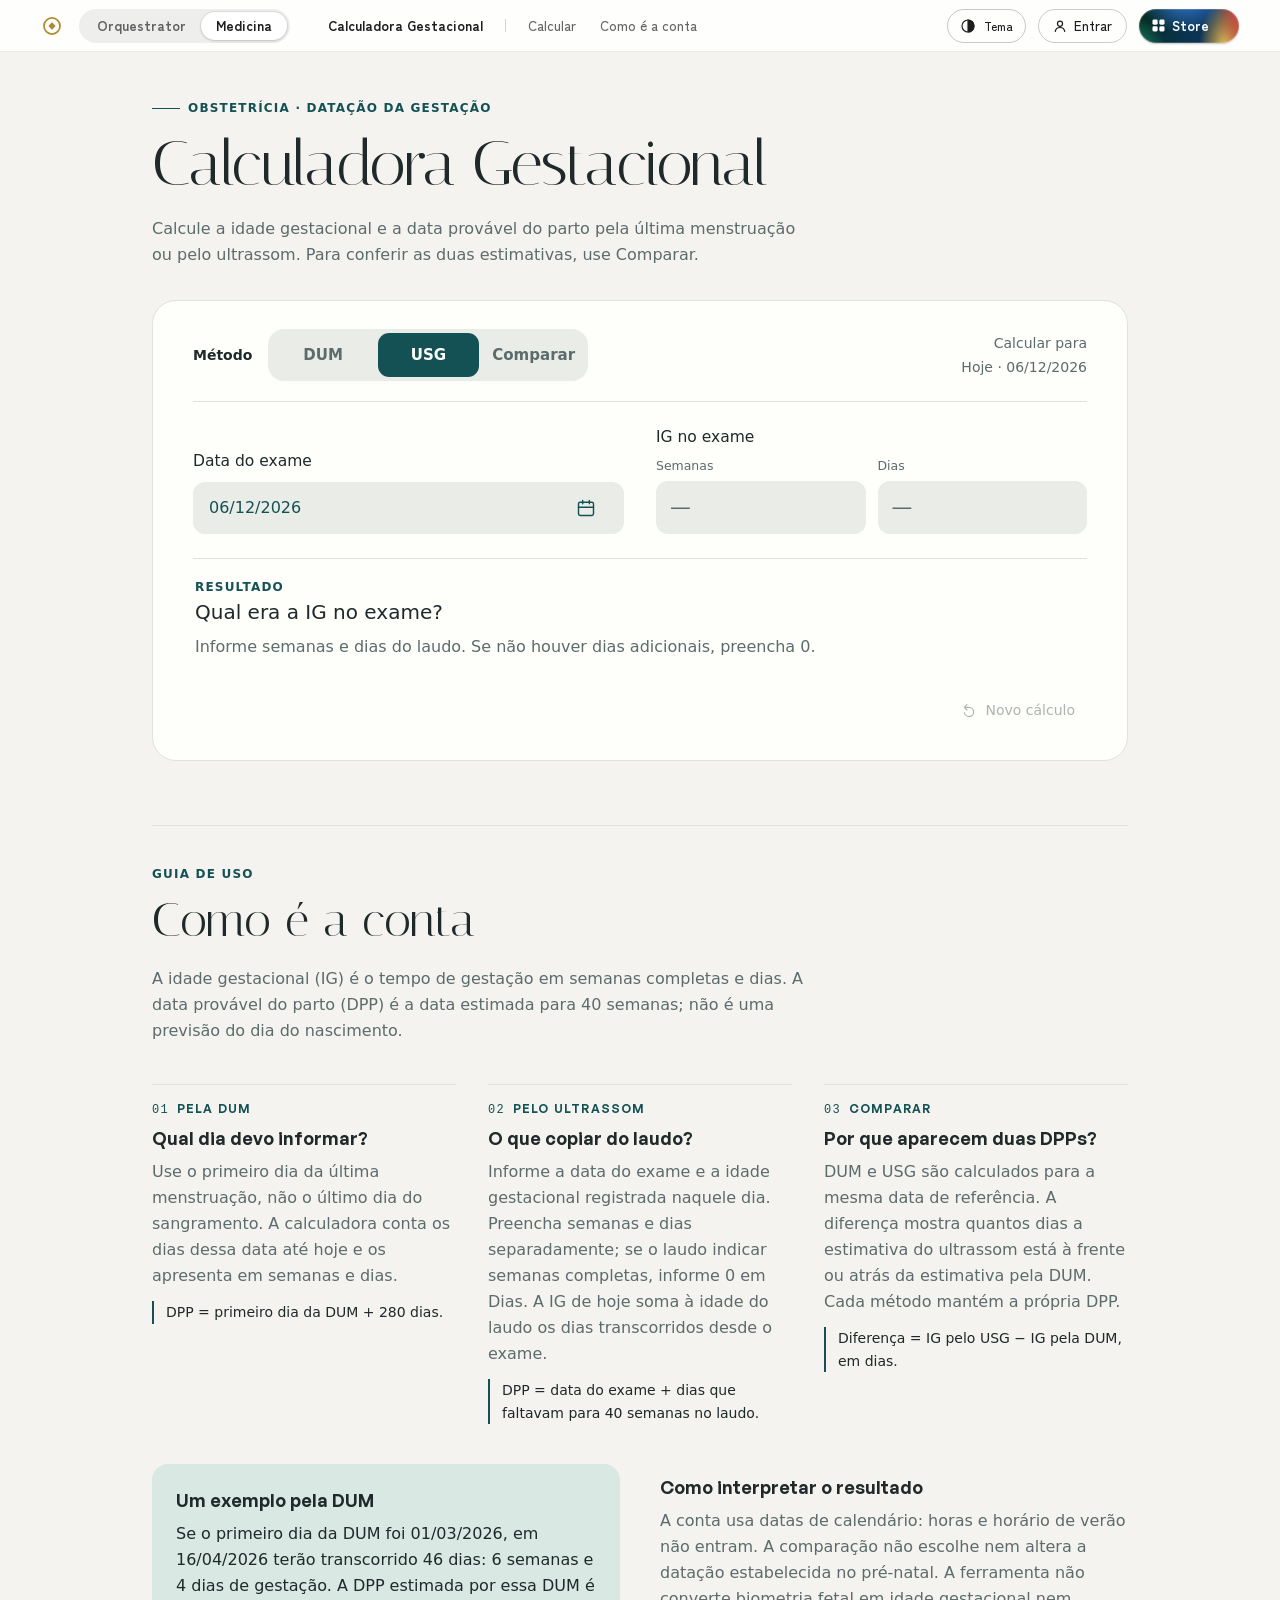
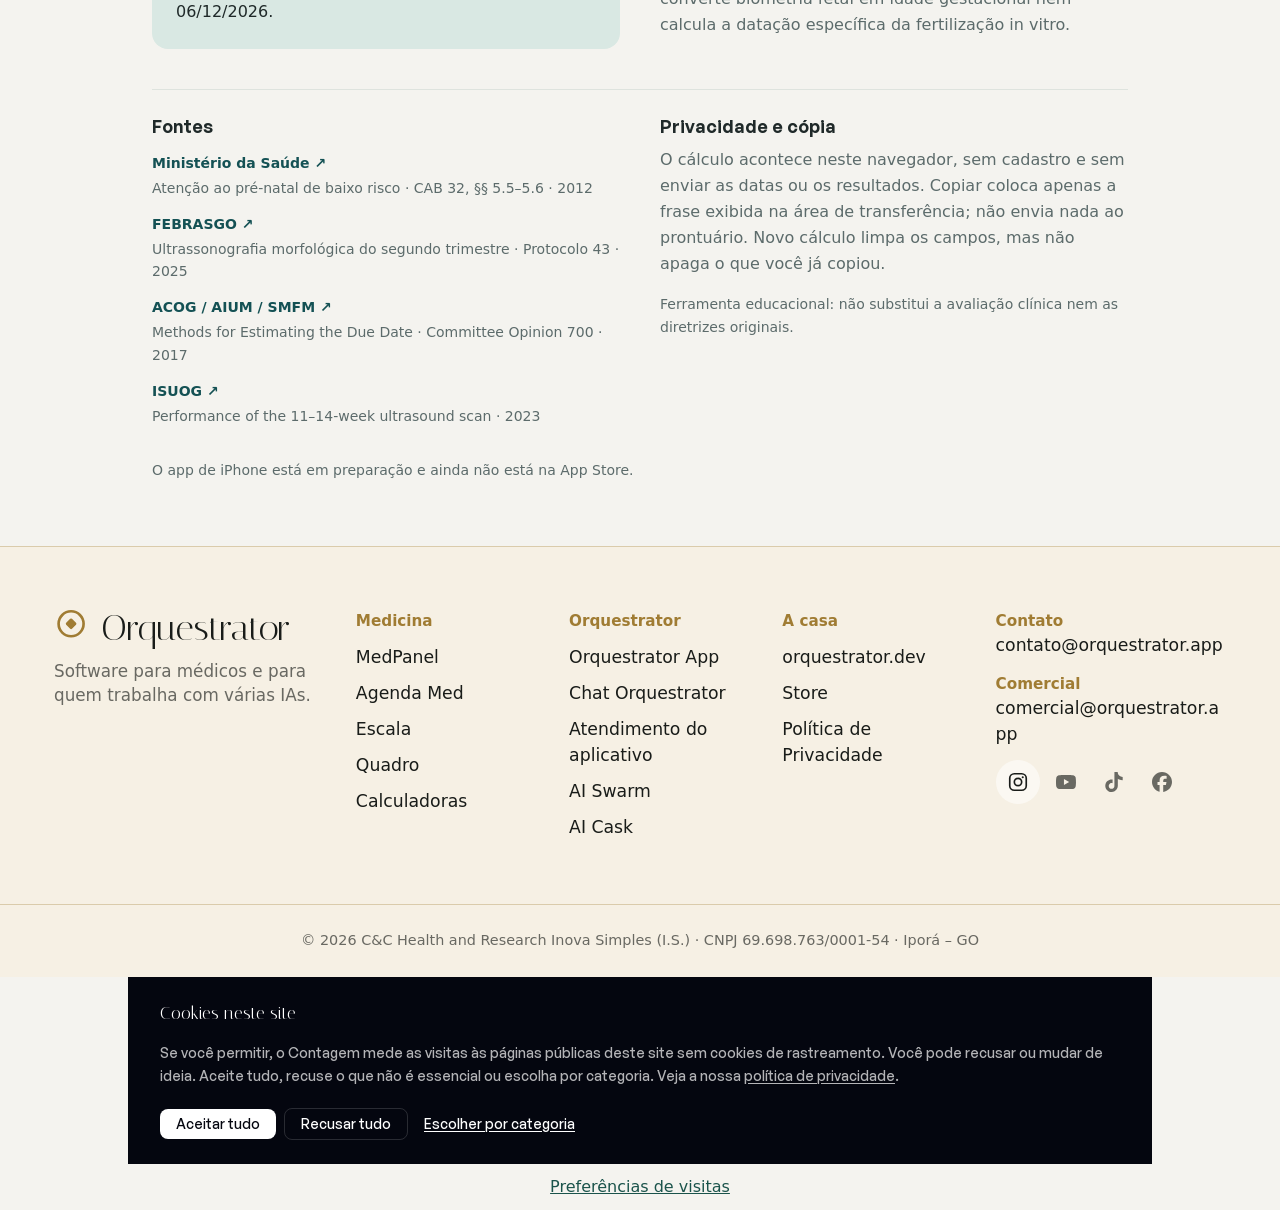
==== commit 48e88039: "Integra Contagem com ativação central e preferências de visitas" ====
--- a/index.html
+++ b/index.html
@@ -30,4 +30,4 @@
   const observar = new MutationObserver(colorirBarra);
   observar.observe(document.head, {childList: true, subtree: true});
   document.addEventListener('DOMContentLoaded', () => { colorirBarra(); observar.disconnect(); }, {once: true});
-})();</script><link rel="stylesheet" href="/fonts/general-sans.css"/><script>if (location.protocol === "file:") { document.addEventListener("DOMContentLoaded", function () { document.body.innerHTML = '<div style="min-height:100vh;display:flex;flex-direction:column;align-items:center;justify-content:center;gap:1.2rem;background:#04060f;color:#fff;text-align:center;padding:2rem;font-family:Georgia,serif"><div style="font-size:2.4rem;line-height:1.1">O cinema n\u00e3o abre por aqui.</div><div style="max-width:34rem;font-family:system-ui,sans-serif;font-size:1rem;line-height:1.5;opacity:.75">Abrir o index.html com dois cliques (file://) quebra as rotas do site.<br/><br/>Volte \u00e0 pasta e d\u00ea dois cliques em <b style=\'color:#fff\'>\u201cABRIR O SITE.command\u201d</b> \u2014 o navegador abre sozinho no endere\u00e7o certo.<br/><span style=\'opacity:.6\'>(na primeira vez: clique direito \u2192 Abrir)</span></div></div>'; }); }</script><script src="/_next/static/chunks/03~yq9q893hmn.js" noModule=""></script></head><body class="zen_kaku_gothic_new_59295cc6-module__AIG6Ha__variable marck_script_61fc120c-module__wzHLHG__variable italiana_525a09a8-module__SGugnq__variable"><div hidden=""><!--$--><!--/$--></div><script type="application/ld+json">{"@context":"https://schema.org","@graph":[{"@type":"Organization","@id":"https://calculadoragestacional.orquestrator.ai/#organization","name":"Orquestrator","legalName":"C&C Health and Research Inova Simples (I.S.)","taxID":"69.698.763/0001-54","email":"contato@orquestrator.app","url":"https://calculadoragestacional.orquestrator.ai","logo":"https://calculadoragestacional.orquestrator.ai/icon","address":{"@type":"PostalAddress","streetAddress":"Av. Goiás, 851, Qd. 75, Lt. 772, Sala 01","addressLocality":"Iporá","addressRegion":"GO","postalCode":"76200-015","addressCountry":"BR"}},{"@type":"WebSite","@id":"https://calculadoragestacional.orquestrator.ai/#website","name":"Orquestrator","description":"Orquestrator builds software for physicians: MedPanel, a side panel that pastes phrases, prescriptions and documents wherever the cursor is; residency platforms that cite their sources; and one brain orchestrating a fleet of AIs. The clinical decision always stays with the physician.","url":"https://calculadoragestacional.orquestrator.ai","publisher":{"@id":"https://calculadoragestacional.orquestrator.ai/#organization"}}]}</script><div class="scroll-layout"><div class="scroll-layout-content"><div class="gestacional-produto min-h-svh bg-[var(--calc-bg)] text-[var(--calc-ink)]"><a href="#idade-gestacional" class="sr-only focus:not-sr-only focus:fixed focus:top-2 focus:left-2 focus:z-50 focus:rounded-lg focus:bg-[var(--calc-acento)] focus:px-4 focus:py-3 focus:text-[var(--calc-acento-ink)]">Pular para a calculadora</a><div class="c2-barra do-tema"><header class="barra solta" data-peca="barra"><a class="marca" href="https://orquestrator.ai/" aria-label="Orquestrator — página inicial"><svg viewBox="0 0 64 64" aria-hidden="true"><circle cx="32" cy="32" r="23.4" fill="none" stroke="currentColor" stroke-width="5"></circle><rect x="24.3" y="24.3" width="15.4" height="15.4" rx="2.4" transform="rotate(45 32 32)" fill="currentColor"></rect></svg></a><nav class="chave" aria-label="Os dois lados da casa" data-lado="medicina"><a href="https://orquestrator.ai/" data-lado="orquestrator"><span>Orquestrator</span></a><a href="https://orquestrator.ai/medicina/" data-lado="medicina" aria-current="true"><span>Medicina</span></a></nav><nav class="menu do-produto" aria-label="Nesta página"><span class="produto">Calculadora Gestacional</span><a href="#idade-gestacional" class="so-computador">Calcular</a><a href="#conta" class="so-computador">Como é a conta</a></nav><div class="lado"><span class="extra"><label class="gestacional-seletor-tema relative inline-flex min-h-11 shrink-0 items-center gap-2 rounded-full border border-[var(--calc-linha)] px-3 text-xs font-medium text-[var(--calc-acento)] focus-within:outline-2 focus-within:outline-offset-2 focus-within:outline-[var(--calc-acento)]"><svg aria-hidden="true" viewBox="0 0 24 24" fill="none" stroke="currentColor" stroke-width="1.7" class="size-4"><circle cx="12" cy="12" r="9"></circle><path d="M12 3a9 9 0 0 1 0 18Z" fill="currentColor"></path></svg><span aria-hidden="true">Tema</span><select aria-label="Aparência" class="absolute inset-0 size-full cursor-pointer opacity-0"><option value="sistema" selected="">Seguir o sistema</option><option value="claro">Claro</option><option value="escuro">Escuro</option></select></label></span><a class="entrar" href="/conta/"><svg viewBox="0 0 16 16" fill="none" stroke="currentColor" stroke-width="1.4" aria-hidden="true"><circle cx="8" cy="5.4" r="2.9"></circle><path d="M2.6 14.2c.5-2.9 2.6-4.5 5.4-4.5s4.9 1.6 5.4 4.5" stroke-linecap="round"></path></svg><span>Entrar</span></a><a class="loja-botao" href="https://orquestrator.ai/store/"><svg viewBox="0 0 14 14" fill="currentColor" aria-hidden="true"><rect x="0.5" y="0.5" width="5.6" height="5.6" rx="1.6"></rect><rect x="7.9" y="0.5" width="5.6" height="5.6" rx="1.6"></rect><rect x="0.5" y="7.9" width="5.6" height="5.6" rx="1.6"></rect><rect x="7.9" y="7.9" width="5.6" height="5.6" rx="1.6"></rect></svg>Store</a><button class="sanduiche" type="button" aria-label="Menu" aria-expanded="false" aria-controls="gaveta-da-casa"><i></i></button></div><nav class="gaveta" id="gaveta-da-casa" aria-label="Menu" hidden=""><span class="produto so-computador">Calculadora Gestacional</span><a href="#idade-gestacional" class="so-computador">Calcular</a><a href="#conta" class="so-computador">Como é a conta</a><a href="/conta/"><svg viewBox="0 0 16 16" fill="none" stroke="currentColor" stroke-width="1.4" aria-hidden="true"><circle cx="8" cy="5.4" r="2.9"></circle><path d="M2.6 14.2c.5-2.9 2.6-4.5 5.4-4.5s4.9 1.6 5.4 4.5" stroke-linecap="round"></path></svg>Entrar</a></nav></header></div><main id="conteudo" class="mx-auto min-h-svh max-w-5xl px-6 md:px-8 lg:px-6"><header class="flex items-center justify-between gap-3 pt-4 pb-5 md:block md:pt-10 md:pb-6 lg:pt-12 lg:pb-8"><div class="min-w-0"><p class="m-0 mb-2 hidden items-center gap-2 text-xs font-semibold tracking-widest text-[var(--calc-acento)] uppercase md:flex"><span aria-hidden="true" class="inline-block h-px w-7 bg-current"></span>Obstetrícia · Datação da gestação</p><h1 id="gestacional-titulo" class="m-0 text-balance leading-tight"><span class="gestacional-nome-app block text-[length:var(--gst-titulo-app)] font-semibold md:hidden">Obstétrica</span><span class="hidden text-[length:var(--gst-titulo-web)] font-normal tracking-tight md:block">Calculadora Gestacional</span></h1><span class="block text-xs font-semibold text-[var(--calc-muted)] md:hidden">Orquestrator.ai</span><p class="m-0 mt-3 hidden max-w-prose text-base leading-relaxed text-[var(--calc-muted)] md:block">Calcule a idade gestacional e a data provável do parto pela última menstruação ou pelo ultrassom. Para conferir as duas estimativas, use Comparar.</p></div><div class="flex shrink-0 items-center gap-1 md:hidden"><label class="gestacional-seletor-tema relative inline-flex min-h-11 shrink-0 items-center gap-2 rounded-full border border-[var(--calc-linha)] px-3 text-xs font-medium text-[var(--calc-acento)] focus-within:outline-2 focus-within:outline-offset-2 focus-within:outline-[var(--calc-acento)]"><svg aria-hidden="true" viewBox="0 0 24 24" fill="none" stroke="currentColor" stroke-width="1.7" class="size-4"><circle cx="12" cy="12" r="9"></circle><path d="M12 3a9 9 0 0 1 0 18Z" fill="currentColor"></path></svg><span aria-hidden="true">Tema</span><select aria-label="Aparência" class="absolute inset-0 size-full cursor-pointer opacity-0"><option value="sistema" selected="">Seguir o sistema</option><option value="claro">Claro</option><option value="escuro">Escuro</option></select></label><button type="button" aria-label="Sobre o cálculo: metodologia, fontes e privacidade" aria-haspopup="dialog" aria-expanded="false" class="inline-flex size-11 shrink-0 items-center justify-center rounded-full text-[var(--calc-acento)] focus-visible:outline-2"><svg aria-hidden="true" viewBox="0 0 24 24" fill="none" stroke="currentColor" stroke-width="1.7" class="size-6"><circle cx="12" cy="12" r="9"></circle><path d="M12 11v6m-2 0h4m-4-6h2"></path><circle cx="12" cy="7.5" r="1" fill="currentColor" stroke="none"></circle></svg></button><dialog aria-labelledby="gestacional-folha-titulo" data-lenis-prevent="true" class="gestacional-folha fixed inset-x-0 top-auto bottom-0 mx-auto w-full max-w-lg overflow-y-auto overscroll-contain rounded-t-3xl border-0 bg-[var(--calc-bg)] p-0 text-[var(--calc-ink)] backdrop:bg-black/45"><header class="sticky top-0 z-10 flex items-center justify-between gap-4 border-b border-[var(--calc-linha)] bg-[var(--calc-bg)] px-6 py-2"><h2 id="gestacional-folha-titulo" class="m-0 font-[family-name:var(--gst-ui)]! text-base font-semibold!">Sobre o cálculo</h2><form method="dialog"><button type="submit" class="-mr-2 min-h-11 rounded-md px-2 font-semibold text-[var(--calc-acento)] focus-visible:outline-2">Concluir</button></form></header></dialog></div></header><section id="idade-gestacional" aria-label="Calculadora de idade gestacional" tabindex="-1" class="scroll-mt-4 outline-none"><div class="gestacional-consulta pb-7 md:rounded-3xl md:border md:border-[var(--calc-linha)] md:bg-[var(--calc-surface)] md:px-8 md:py-7 lg:px-10"><h2 class="sr-only">Dados e resultado do cálculo</h2><div class="md:flex md:items-center md:justify-between md:gap-6 md:border-b md:border-[var(--calc-linha)] md:pb-5"><div class="md:flex md:flex-wrap md:items-center md:gap-4"><span aria-hidden="true" class="hidden text-sm font-semibold text-[var(--calc-ink)] lg:block">Método</span><fieldset class="m-0 grid min-w-0 grid-cols-3 gap-1 border-0 bg-[var(--calc-well)] p-1 rounded-2xl md:w-80"><legend class="sr-only">Modo de cálculo</legend><label class="cursor-pointer rounded-[0.7rem] py-[0.55rem] text-center text-[0.94rem] font-semibold text-[var(--calc-muted)] has-[:checked]:bg-[var(--calc-acento)] has-[:checked]:text-[var(--calc-acento-ink)] has-[:focus-visible]:outline-2 has-[:focus-visible]:outline-offset-2 has-[:focus-visible]:outline-[var(--calc-acento)] flex min-h-11 items-center justify-center"><input type="radio" class="sr-only" name="ig-modo" value="dum"/>DUM</label><label class="cursor-pointer rounded-[0.7rem] py-[0.55rem] text-center text-[0.94rem] font-semibold text-[var(--calc-muted)] has-[:checked]:bg-[var(--calc-acento)] has-[:checked]:text-[var(--calc-acento-ink)] has-[:focus-visible]:outline-2 has-[:focus-visible]:outline-offset-2 has-[:focus-visible]:outline-[var(--calc-acento)] flex min-h-11 items-center justify-center"><input type="radio" class="sr-only" name="ig-modo" checked="" value="usg"/>USG</label><label class="cursor-pointer rounded-[0.7rem] py-[0.55rem] text-center text-[0.94rem] font-semibold text-[var(--calc-muted)] has-[:checked]:bg-[var(--calc-acento)] has-[:checked]:text-[var(--calc-acento-ink)] has-[:focus-visible]:outline-2 has-[:focus-visible]:outline-offset-2 has-[:focus-visible]:outline-[var(--calc-acento)] flex min-h-11 items-center justify-center"><input type="radio" class="sr-only" name="ig-modo" value="comparar"/>Comparar</label></fieldset></div><p class="m-0 flex flex-wrap items-baseline justify-between gap-x-3 px-1 pt-5 pb-4 text-sm text-[var(--calc-muted)] md:flex-col md:items-end md:gap-1 md:p-0"><span>Calcular para</span><span>Hoje</span></p></div><div><div class="flex flex-col gap-4 md:py-6"><section class="min-w-0 rounded-[var(--gst-raio-campo)] bg-[var(--calc-surface)] p-[var(--gst-campo-padding)] md:bg-transparent md:p-0 md:grid md:grid-cols-2 md:items-end md:gap-x-8 " aria-label="Data do exame"><div class="flex items-center justify-between gap-3 min-h-11 flex-wrap md:flex-col md:items-stretch md:justify-end md:gap-2"><label for="ig-exame" class="text-[0.97rem] whitespace-nowrap">Data do exame</label><span class="min-w-0 max-w-[10.6rem] border-0 bg-transparent text-right text-[1rem] font-medium text-[var(--calc-acento)] outline-offset-2 focus-visible:outline-2 focus-visible:outline-[var(--calc-acento)] min-h-11 md:min-h-[var(--gst-altura-numero)] md:w-full md:max-w-none md:rounded-xl md:bg-[var(--calc-well)] md:px-4 md:text-left inline-flex items-center gap-1 focus-within:outline-2 focus-within:outline-[var(--calc-acento)]"><input id="ig-exame" type="text" inputMode="numeric" autoComplete="off" placeholder="dd/mm/aaaa" maxLength="10" class="min-w-0 w-full border-0 bg-transparent text-inherit tabular-nums outline-none placeholder:text-[var(--calc-muted)]" value=""/><span class="relative flex min-h-11 w-11 shrink-0 items-center justify-center"><svg aria-hidden="true" class="size-5" viewBox="0 0 24 24" fill="none" stroke="currentColor" stroke-width="1.7"><rect x="3" y="5" width="18" height="16" rx="2"></rect><path d="M16 3v4M8 3v4M3 11h18" stroke-linecap="round"></path></svg><input type="date" aria-label="Abrir calendário: Data do exame" max="" class="absolute inset-0 size-full cursor-pointer opacity-0" value=""/></span></span></div><div class="my-[var(--gst-campo-padding)] h-px bg-[var(--calc-linha)] md:hidden"></div><div><p id="ig-no-exame" class="m-0 text-[0.97rem]">IG no exame</p><div role="group" aria-labelledby="ig-no-exame" class="mt-2 grid grid-cols-2 gap-3"><label class="flex min-w-0 flex-col gap-[0.3rem]"><span class="text-[0.78rem] text-[var(--calc-muted)]">Semanas</span><input type="text" inputMode="numeric" pattern="[0-9]*" autoComplete="off" placeholder="—" enterKeyHint="next" class="w-full rounded-[0.75rem] border-2 border-transparent bg-[var(--calc-well)] px-[0.75rem] py-[0.55rem] text-[1.3rem] font-medium text-[var(--calc-ink)] outline-none focus:border-[var(--calc-acento)] aria-[invalid=true]:border-[var(--calc-erro)] min-h-[var(--gst-altura-numero)] tabular-nums placeholder:text-[var(--calc-muted)]" value=""/></label><label class="flex min-w-0 flex-col gap-[0.3rem]"><span class="text-[0.78rem] text-[var(--calc-muted)]">Dias</span><input type="text" inputMode="numeric" pattern="[0-9]*" autoComplete="off" placeholder="—" enterKeyHint="done" class="w-full rounded-[0.75rem] border-2 border-transparent bg-[var(--calc-well)] px-[0.75rem] py-[0.55rem] text-[1.3rem] font-medium text-[var(--calc-ink)] outline-none focus:border-[var(--calc-acento)] aria-[invalid=true]:border-[var(--calc-erro)] min-h-[var(--gst-altura-numero)] tabular-nums placeholder:text-[var(--calc-muted)]" value=""/></label></div></div></section></div><div aria-live="polite" class="mt-6 flex flex-col gap-5 md:mt-0 md:gap-4"><div class="px-0.5 py-3 md:border-t md:border-[var(--calc-linha)] md:pt-5 md:pb-0"><p class="m-0 hidden text-xs font-semibold tracking-widest text-[var(--calc-acento)] uppercase md:block">Resultado</p><h3 class="m-0 text-xl leading-snug font-medium md:mt-1">Qual era a IG no exame?</h3><p class="m-0 mt-2 max-w-prose text-base leading-relaxed text-[var(--calc-muted)]">Informe semanas e dias do laudo. Se não houver dias adicionais, preencha 0.</p></div></div><div class="mt-7 md:flex md:items-center md:justify-end md:gap-4"><button type="button" disabled="" class="inline-flex min-h-11 w-full items-center justify-center gap-2 rounded-lg text-sm text-[var(--calc-muted)] focus-visible:outline-2 enabled:hover:text-[var(--calc-acento)] disabled:opacity-50 md:w-auto md:px-3"><svg class="size-4" aria-hidden="true" viewBox="0 0 24 24" fill="none" stroke="currentColor" stroke-width="1.7"><path d="M9 4 5 8l4 4M5 8h7a7 7 0 1 1-7 8" stroke-linecap="round" stroke-linejoin="round"></path></svg>Novo cálculo</button></div></div></div></section><section id="conta" aria-labelledby="conta-titulo" class="mt-12 hidden scroll-mt-6 border-t border-[var(--calc-linha)] pt-8 pb-16 md:block lg:mt-16 lg:pt-10"><p class="m-0 mb-2 text-xs font-semibold tracking-widest text-[var(--calc-acento)] uppercase">Guia de uso</p><h2 id="conta-titulo" tabindex="-1" class="m-0 mb-4 text-4xl leading-tight lg:text-5xl">Como é a conta</h2><div class="flex flex-col gap-8 md:gap-10"><p class="m-0 max-w-prose text-base leading-relaxed text-[var(--calc-muted)]">A idade gestacional (IG) é o tempo de gestação em semanas completas e dias. A data provável do parto (DPP) é a data estimada para 40 semanas; não é uma previsão do dia do nascimento.</p><ol class="m-0 grid list-none gap-6 p-0 md:grid-cols-3 md:gap-8"><li class="flex min-w-0 flex-col items-start gap-2 border-t border-[var(--calc-linha)] pt-4"><p class="m-0 font-sans text-xs font-semibold tracking-widest text-[var(--calc-acento)] uppercase"><span aria-hidden="true" class="mr-2 font-mono font-normal">0<!-- -->1</span>Pela DUM</p><h3 class="m-0 font-sans text-lg font-semibold leading-snug text-[var(--calc-ink)]">Qual dia devo informar?</h3><p class="m-0 max-w-prose text-base leading-relaxed text-[var(--calc-muted)]">Use o primeiro dia da última menstruação, não o último dia do sangramento. A calculadora conta os dias dessa data até hoje e os apresenta em semanas e dias.</p><p class="m-0 mt-1 border-l-2 border-[var(--calc-acento)] pl-3 text-sm font-medium leading-relaxed">DPP = primeiro dia da DUM + 280 dias.</p></li><li class="flex min-w-0 flex-col items-start gap-2 border-t border-[var(--calc-linha)] pt-4"><p class="m-0 font-sans text-xs font-semibold tracking-widest text-[var(--calc-acento)] uppercase"><span aria-hidden="true" class="mr-2 font-mono font-normal">0<!-- -->2</span>Pelo ultrassom</p><h3 class="m-0 font-sans text-lg font-semibold leading-snug text-[var(--calc-ink)]">O que copiar do laudo?</h3><p class="m-0 max-w-prose text-base leading-relaxed text-[var(--calc-muted)]">Informe a data do exame e a idade gestacional registrada naquele dia. Preencha semanas e dias separadamente; se o laudo indicar semanas completas, informe 0 em Dias. A IG de hoje soma à idade do laudo os dias transcorridos desde o exame.</p><p class="m-0 mt-1 border-l-2 border-[var(--calc-acento)] pl-3 text-sm font-medium leading-relaxed">DPP = data do exame + dias que faltavam para 40 semanas no laudo.</p></li><li class="flex min-w-0 flex-col items-start gap-2 border-t border-[var(--calc-linha)] pt-4"><p class="m-0 font-sans text-xs font-semibold tracking-widest text-[var(--calc-acento)] uppercase"><span aria-hidden="true" class="mr-2 font-mono font-normal">0<!-- -->3</span>Comparar</p><h3 class="m-0 font-sans text-lg font-semibold leading-snug text-[var(--calc-ink)]">Por que aparecem duas DPPs?</h3><p class="m-0 max-w-prose text-base leading-relaxed text-[var(--calc-muted)]">DUM e USG são calculados para a mesma data de referência. A diferença mostra quantos dias a estimativa do ultrassom está à frente ou atrás da estimativa pela DUM. Cada método mantém a própria DPP.</p><p class="m-0 mt-1 border-l-2 border-[var(--calc-acento)] pl-3 text-sm font-medium leading-relaxed">Diferença = IG pelo USG − IG pela DUM, em dias.</p></li></ol><div class="grid gap-6 md:grid-cols-2 md:gap-10"><section aria-label="Exemplo de cálculo" class="rounded-2xl bg-[var(--calc-acento-suave)] p-5 md:p-6"><h3 class="m-0 font-sans text-lg font-semibold leading-snug text-[var(--calc-ink)]">Um exemplo pela DUM</h3><p class="m-0 mt-2 max-w-prose text-base leading-relaxed">Se o primeiro dia da DUM foi 01/03/2026, em 16/04/2026 terão transcorrido 46 dias: 6 semanas e 4 dias de gestação. A DPP estimada por essa DUM é 06/12/2026.</p></section><section aria-label="Limites da interpretação" class="self-center"><h3 class="m-0 font-sans text-lg font-semibold leading-snug text-[var(--calc-ink)]">Como interpretar o resultado</h3><p class="m-0 max-w-prose text-base leading-relaxed text-[var(--calc-muted)] mt-2">A conta usa datas de calendário: horas e horário de verão não entram. A comparação não escolhe nem altera a datação estabelecida no pré-natal. A ferramenta não converte biometria fetal em idade gestacional nem calcula a datação específica da fertilização in vitro.</p></section></div><div class="grid gap-8 border-t border-[var(--calc-linha)] pt-6 md:grid-cols-2 md:gap-10"><section aria-label="Fontes do cálculo"><h3 class="m-0 font-sans text-lg font-semibold leading-snug text-[var(--calc-ink)]">Fontes</h3><ul class="m-0 mt-3 grid list-none gap-3 p-0"><li><a href="https://bvsms.saude.gov.br/bvs/publicacoes/cadernos_atencao_basica_32_prenatal.pdf" target="_blank" rel="noreferrer" class="inline-flex min-h-11 flex-col justify-center gap-1 rounded-sm text-[var(--calc-acento)] underline-offset-4 hover:underline focus-visible:outline-2"><span class="text-sm font-semibold">Ministério da Saúde<!-- --> <span aria-hidden="true">↗</span><span class="sr-only"> (abre em outra aba)</span></span><span class="text-sm leading-relaxed text-[var(--calc-muted)]">Atenção ao pré-natal de baixo risco · CAB 32, §§ 5.5–5.6 · 2012</span></a></li><li><a href="https://femina.org.br/article/ultrassonografia-morfologica-do-segundo-trimestre/" target="_blank" rel="noreferrer" class="inline-flex min-h-11 flex-col justify-center gap-1 rounded-sm text-[var(--calc-acento)] underline-offset-4 hover:underline focus-visible:outline-2"><span class="text-sm font-semibold">FEBRASGO<!-- --> <span aria-hidden="true">↗</span><span class="sr-only"> (abre em outra aba)</span></span><span class="text-sm leading-relaxed text-[var(--calc-muted)]">Ultrassonografia morfológica do segundo trimestre · Protocolo 43 · 2025</span></a></li><li><a href="https://www.acog.org/clinical/clinical-guidance/committee-opinion/articles/2017/05/methods-for-estimating-the-due-date" target="_blank" rel="noreferrer" class="inline-flex min-h-11 flex-col justify-center gap-1 rounded-sm text-[var(--calc-acento)] underline-offset-4 hover:underline focus-visible:outline-2"><span class="text-sm font-semibold">ACOG / AIUM / SMFM<!-- --> <span aria-hidden="true">↗</span><span class="sr-only"> (abre em outra aba)</span></span><span class="text-sm leading-relaxed text-[var(--calc-muted)]">Methods for Estimating the Due Date · Committee Opinion 700 · 2017</span></a></li><li><a href="https://www.isuog.org/resource/updated-isuog-practice-guidelines-performance-of-11-14-week-ultrasound-scan.html" target="_blank" rel="noreferrer" class="inline-flex min-h-11 flex-col justify-center gap-1 rounded-sm text-[var(--calc-acento)] underline-offset-4 hover:underline focus-visible:outline-2"><span class="text-sm font-semibold">ISUOG<!-- --> <span aria-hidden="true">↗</span><span class="sr-only"> (abre em outra aba)</span></span><span class="text-sm leading-relaxed text-[var(--calc-muted)]">Performance of the 11–14-week ultrasound scan · 2023</span></a></li></ul></section><section aria-label="Privacidade e cópia"><h3 class="m-0 font-sans text-lg font-semibold leading-snug text-[var(--calc-ink)]">Privacidade e cópia</h3><p class="m-0 max-w-prose text-base leading-relaxed text-[var(--calc-muted)] mt-2">O cálculo acontece neste navegador, sem cadastro e sem enviar as datas ou os resultados. Copiar coloca apenas a frase exibida na área de transferência; não envia nada ao prontuário. Novo cálculo limpa os campos, mas não apaga o que você já copiou.</p><p class="m-0 mt-4 max-w-prose text-sm leading-relaxed text-[var(--calc-muted)]">Ferramenta educacional: não substitui a avaliação clínica nem as diretrizes originais.</p></section></div></div><p class="m-0 mt-8 text-sm leading-relaxed text-[var(--calc-muted)]">O app de iPhone está em preparação e ainda não está na App Store.</p></section></main><footer data-tom="claro" class="border-t border-[var(--oa-line)] bg-[var(--oa-bg)] text-[var(--oa-ink)]"><div class="mx-auto grid max-w-[110rem] grid-cols-1 gap-[clamp(1.6rem,4vmin,3rem)] px-[6vmin] py-[clamp(2.4rem,7vmin,5rem)] sm:grid-cols-2 lg:grid-cols-[1.5fr_1fr_1fr_1fr_1.3fr]"><div class="sm:col-span-2 lg:col-span-1"><p class="m-0 flex items-center gap-[0.35em] font-display text-[clamp(1.8rem,4vmin,2.8rem)] leading-none"><svg viewBox="0 0 64 64" aria-hidden="true" focusable="false" class="size-[0.95em] shrink-0 -translate-y-[0.12em] text-[var(--oa-gold)]"><circle cx="32" cy="32" r="23.4" fill="none" stroke="currentColor" stroke-width="5"></circle><rect x="24.3" y="24.3" width="15.4" height="15.4" rx="2.4" transform="rotate(45 32 32)" fill="currentColor"></rect></svg>Orquestrator</p><p class="m-0 mt-[clamp(0.8rem,1.6vmin,1.2rem)] max-w-[36ch] text-[clamp(0.9rem,1.9vmin,1.05rem)] leading-snug text-[var(--oa-ink-muted)]">Software para médicos e para quem trabalha com várias IAs.</p></div><nav aria-label="Rodapé — Medicina"><p class="m-0 mb-[clamp(0.7rem,1.4vmin,1rem)] text-[clamp(0.84rem,1.7vmin,0.95rem)] font-semibold text-[var(--oa-gold)]">Medicina</p><ul class="m-0 flex list-none flex-col gap-[clamp(0.5rem,1.1vmin,0.8rem)] p-0"><li><a class="text-[clamp(0.95rem,2vmin,1.08rem)] underline-offset-4 hover:underline focus-visible:underline" href="https://medpanel.orquestrator.ai/">MedPanel</a></li><li><a class="text-[clamp(0.95rem,2vmin,1.08rem)] underline-offset-4 hover:underline focus-visible:underline" href="https://orquestrator.ai/encontro/">Agenda Med</a></li><li><a class="text-[clamp(0.95rem,2vmin,1.08rem)] underline-offset-4 hover:underline focus-visible:underline" href="https://orquestrator.ai/escala/">Escala</a></li><li><a class="text-[clamp(0.95rem,2vmin,1.08rem)] underline-offset-4 hover:underline focus-visible:underline" href="https://orquestrator.ai/quadro/">Quadro</a></li><li><a class="text-[clamp(0.95rem,2vmin,1.08rem)] underline-offset-4 hover:underline focus-visible:underline" href="https://orquestrator.ai/calculadoras/">Calculadoras</a></li></ul></nav><nav aria-label="Rodapé — Orquestrator"><p class="m-0 mb-[clamp(0.7rem,1.4vmin,1rem)] text-[clamp(0.84rem,1.7vmin,0.95rem)] font-semibold text-[var(--oa-gold)]">Orquestrator</p><ul class="m-0 flex list-none flex-col gap-[clamp(0.5rem,1.1vmin,0.8rem)] p-0"><li><a class="text-[clamp(0.95rem,2vmin,1.08rem)] underline-offset-4 hover:underline focus-visible:underline" href="https://orquestrator.app/">Orquestrator App</a></li><li><a class="text-[clamp(0.95rem,2vmin,1.08rem)] underline-offset-4 hover:underline focus-visible:underline" href="https://orquestrator.app/chat/">Chat Orquestrator</a></li><li><a class="text-[clamp(0.95rem,2vmin,1.08rem)] underline-offset-4 hover:underline focus-visible:underline" href="https://orquestrator.app/atendimento/">Atendimento do aplicativo</a></li><li><a class="text-[clamp(0.95rem,2vmin,1.08rem)] underline-offset-4 hover:underline focus-visible:underline" href="https://orquestrator.app/orquestrator-app/enxame/">AI Swarm</a></li><li><a class="text-[clamp(0.95rem,2vmin,1.08rem)] underline-offset-4 hover:underline focus-visible:underline" href="https://orquestrator.ai/ai-cask/">AI Cask</a></li></ul></nav><nav aria-label="Rodapé — A casa"><p class="m-0 mb-[clamp(0.7rem,1.4vmin,1rem)] text-[clamp(0.84rem,1.7vmin,0.95rem)] font-semibold text-[var(--oa-gold)]">A casa</p><ul class="m-0 flex list-none flex-col gap-[clamp(0.5rem,1.1vmin,0.8rem)] p-0"><li><a class="text-[clamp(0.95rem,2vmin,1.08rem)] underline-offset-4 hover:underline focus-visible:underline" href="https://orquestrator.ai/dev/">orquestrator.dev</a></li><li><a class="text-[clamp(0.95rem,2vmin,1.08rem)] underline-offset-4 hover:underline focus-visible:underline" href="https://orquestrator.ai/store/">Store</a></li><li><a class="text-[clamp(0.95rem,2vmin,1.08rem)] underline-offset-4 hover:underline focus-visible:underline" href="https://orquestrator.ai/privacidade/">Política de Privacidade</a></li></ul></nav><address class="not-italic"><ul class="m-0 flex list-none flex-col gap-[clamp(0.8rem,1.6vmin,1.2rem)] p-0"><li><span class="block text-[clamp(0.84rem,1.7vmin,0.95rem)] font-semibold text-[var(--oa-gold)]">Contato</span><a href="mailto:contato@orquestrator.app" class="break-all text-[clamp(0.95rem,2vmin,1.08rem)] underline-offset-4 hover:underline focus-visible:underline">contato@orquestrator.app</a></li><li><span class="block text-[clamp(0.84rem,1.7vmin,0.95rem)] font-semibold text-[var(--oa-gold)]">Comercial</span><a href="mailto:comercial@orquestrator.app" class="break-all text-[clamp(0.95rem,2vmin,1.08rem)] underline-offset-4 hover:underline focus-visible:underline">comercial@orquestrator.app</a></li></ul><ul role="list" aria-label="Redes sociais" class="m-0 mt-3 flex flex-wrap items-center gap-1 p-0"><li class="list-none"><a aria-label="Instagram" class="grid size-[var(--oa-rodape-alvo)] place-items-center rounded-full bg-[var(--oa-surface)] hover:bg-[var(--oa-line)] focus-visible:outline-2 focus-visible:outline-offset-2 focus-visible:outline-[var(--oa-ink)]" href="https://www.instagram.com/orquestrator/"><svg viewBox="0 0 24 24" fill="currentColor" aria-hidden="true" focusable="false" class="size-[var(--oa-rodape-icone)]"><rect x="2.1" y="2.1" width="19.8" height="19.8" rx="5.5" fill="none" stroke="currentColor" stroke-width="2"></rect><circle cx="12" cy="12" r="4.4" fill="none" stroke="currentColor" stroke-width="2"></circle><circle cx="17.7" cy="6.3" r="1.25"></circle></svg></a></li><li class="list-none"><span role="img" aria-label="YouTube — sem link" class="grid size-[var(--oa-rodape-alvo)] place-items-center rounded-full text-[var(--oa-ink-muted)]"><svg viewBox="0 0 24 24" fill="currentColor" aria-hidden="true" focusable="false" class="size-[var(--oa-rodape-icone)]"><path d="M23.498 6.186a3.016 3.016 0 0 0-2.122-2.136C19.505 3.545 12 3.545 12 3.545s-7.505 0-9.377.505A3.017 3.017 0 0 0 .502 6.186C0 8.07 0 12 0 12s0 3.93.502 5.814a3.016 3.016 0 0 0 2.122 2.136c1.871.505 9.376.505 9.376.505s7.505 0 9.377-.505a3.015 3.015 0 0 0 2.122-2.136C24 15.93 24 12 24 12s0-3.93-.502-5.814zM9.545 15.568V8.432L15.818 12l-6.273 3.568z"></path></svg></span></li><li class="list-none"><span role="img" aria-label="TikTok — sem link" class="grid size-[var(--oa-rodape-alvo)] place-items-center rounded-full text-[var(--oa-ink-muted)]"><svg viewBox="0 0 24 24" fill="currentColor" aria-hidden="true" focusable="false" class="size-[var(--oa-rodape-icone)]"><path d="M12.525.02c1.31-.02 2.61-.01 3.91-.02.08 1.53.63 3.09 1.75 4.17 1.12 1.11 2.7 1.62 4.24 1.79v4.03c-1.44-.05-2.89-.35-4.2-.97-.57-.26-1.1-.59-1.62-.93-.01 2.92.01 5.84-.02 8.75-.08 1.4-.54 2.79-1.35 3.94-1.31 1.92-3.58 3.17-5.91 3.21-1.43.08-2.86-.31-4.08-1.03-2.02-1.19-3.44-3.37-3.65-5.71-.02-.5-.03-1-.01-1.49.18-1.9 1.12-3.72 2.58-4.96 1.66-1.44 3.98-2.13 6.15-1.72.02 1.48-.04 2.96-.04 4.44-.99-.32-2.15-.23-3.02.37-.63.41-1.11 1.04-1.36 1.75-.21.51-.15 1.07-.14 1.61.24 1.64 1.82 3.02 3.5 2.87 1.12-.01 2.19-.66 2.77-1.61.19-.33.4-.67.41-1.06.1-1.79.06-3.57.07-5.36.01-4.03-.01-8.05.02-12.07z"></path></svg></span></li><li class="list-none"><span role="img" aria-label="Facebook — sem link" class="grid size-[var(--oa-rodape-alvo)] place-items-center rounded-full text-[var(--oa-ink-muted)]"><svg viewBox="0 0 24 24" fill="currentColor" aria-hidden="true" focusable="false" class="size-[var(--oa-rodape-icone)]"><path d="M9.101 23.691v-7.98H6.627v-3.667h2.474v-1.58c0-4.085 1.848-5.978 5.858-5.978.401 0 .955.042 1.468.103a8.68 8.68 0 0 1 1.141.195v3.325a8.623 8.623 0 0 0-.653-.036 26.805 26.805 0 0 0-.733-.009c-.707 0-1.259.096-1.675.309a1.686 1.686 0 0 0-.679.622c-.258.42-.374.995-.374 1.752v1.297h3.919l-.386 2.103-.287 1.564h-3.246v8.245C19.396 23.238 24 18.179 24 12.044c0-6.627-5.373-12-12-12s-12 5.373-12 12c0 5.628 3.874 10.35 9.101 11.647Z"></path></svg></span></li></ul></address></div><p class="m-0 border-t border-[var(--oa-line)] px-[6vmin] py-[clamp(1rem,3vmin,1.6rem)] text-center text-[clamp(0.75rem,1.6vmin,0.9rem)] text-[var(--oa-ink-muted)]">© 2026 C&amp;C Health and Research Inova Simples (I.S.) · CNPJ 69.698.763/0001-54 · Iporá – GO</p></footer></div><!--$--><!--/$--><!--$!--><template data-dgst="BAILOUT_TO_CLIENT_SIDE_RENDERING"></template><!--/$--></div></div><script src="/_next/static/chunks/0efaeclkc2cx5.js" id="_R_" async=""></script><script>(self.__next_f=self.__next_f||[]).push([0])</script><script>self.__next_f.push([1,"1:\"$Sreact.fragment\"\n7:I[168027,[\"/_next/static/chunks/0owes6--_t7wz.js\",\"/_next/static/chunks/0m9moz5-whwc9.js\",\"/_next/static/chunks/0pk7lxqegsdtn.js\",\"/_next/static/chunks/0i.l9589uvx0j.js\"],\"default\",1]\n:HL[\"/_next/static/chunks/0lvwnnsfboetd.css\",\"style\"]\n:HL[\"/_next/static/chunks/06d7qz5~d7o9e.css\",\"style\"]\n:HL[\"/_next/static/chunks/03myen1efekdg.css\",\"style\"]\n:HL[\"/_next/static/chunks/0gfddhpj7ngs6.css\",\"style\"]\n:HL[\"/_next/static/media/68eb6f6c399b0b08-s.p.0r8hjc~6p2.4n.woff2\",\"font\",{\"crossOrigin\":\"\",\"type\":\"font/woff2\"}]\n:HL[\"/_next/static/media/e4bf00cfb41b665c-s.p.0wl7n6qdw1gtv.woff2\",\"font\",{\"crossOrigin\":\"\",\"type\":\"font/woff2\"}]\n:HL[\"/_next/static/media/ef40981ccf68eb44-s.0q5zpmovloh.p.woff2\",\"font\",{\"crossOrigin\":\"\",\"type\":\"font/woff2\"}]\n:HL[\"/fonts/general-sans.css\",\"style\"]\n2:T614,(() =\u003e {\n  const raiz = document.documentElement;\n  const chave = \"gestacional-aparencia\";\n  const evento = \"gestacional-aparencia-alterada\";\n  const cores = {\"claro\":\"#f4f3ef\",\"escuro\":\"#101516\"};\n  const sistema = matchMedia('(prefers-color-scheme: dark)');\n  const validar = tema =\u003e tema === 'claro' || tema === 'escuro' ? tema : 'sistema';\n  let inicial = 'sistema';\n  try { inicial = validar(localStorage.getItem(chave)); } catch {}\n  raiz.dataset.gstTema = inicial;\n  const colorirBarra = () =\u003e {\n    const cor = cores[raiz.dataset.gstAparencia];\n    document.querySelectorAll('meta[name=\"theme-color\"]').forEach(meta =\u003e meta.setAttribute('content', cor));\n  };\n  const aplicar = () =\u003e {\n    const tema = validar(raiz.dataset.gstTema);\n    raiz.dataset.gstTema = tema;\n    raiz.dataset.gstAparencia = tema === 'sistema' ? (sistema.matches ? 'escuro' : 'claro') : tema;\n    colorirBarra();\n  };\n  aplicar();\n  window.addEventListener(evento, aplicar);\n  sistema.addEventListener('change', aplicar);\n  window.addEventListener('storage', event =\u003e {\n    if (event.key !== chave \u0026\u0026 event.key !== null) return;\n    raiz.dataset.gstTema = validar(event.newValue);\n    window.dispatchEvent(new Event(evento));\n  });\n  // O Next pode inserir os metadados depois deste script; observe apenas até o HTML estar pronto.\n  const observar = new MutationObserver(colorirBarra);\n  observar.observe(document.head, {childList: true, subtree: true});\n  document.addEventListener('DOMContentLoaded', () =\u003e { colorirBarra(); observar.disconnect(); }, {once: true});\n})();0:{\"P\":null,\"c\":[\"\",\"\"],\"q\":\"\",\"i\":false,\"f\":[[[\"\",{\"children\":[\"(inicio)\",{\"children\":[\"__PAGE__\",{}]}]},\"$undefined\",\"$undefined\",16],[[\"$\",\"$1\",\"c\",{\"children\":[[[\"$\",\"link\",\"0\",{\"rel\":\"stylesheet\",\"href\":\"/_next/static/chunks/0lvwnnsfboetd.css\",\"precedence\":\"next\",\"crossOrigin\":\"$undefined\",\"nonce\":\"$undefined\"}],[\"$\",\"link\",\"1\",{\"rel\":\"stylesheet\",\"href\":\"/_next/static/chunks/06d7qz5~d7o9e.css\",\"precedence\":\"next\",\"crossOrigin\":\"$undefined\",\"nonce\":\"$undefined\"}],[\"$\",\"link\",\"2\",{\"rel\":\"stylesheet\",\"href\":\"/_next/static/chunks/03myen1efekdg.css\",\"precedence\":\"next\",\"crossOrigin\":\"$undefined\",\"nonce\":\"$undefined\"}],[\"$\",\"script\",\"script-0\",{\"src\":\"/_next/static/chunks/0owes6--_t7wz.js\",\"async\":true,\"nonce\":\"$undefined\"}],[\"$\",\"script\",\"script-1\",{\"src\":\"/_next/static/chunks/0m9moz5-whwc9.js\",\"async\":true,\"nonce\":\"$undefined\"}],[\"$\",\"script\",\"script-2\",{\"src\":\"/_next/static/chunks/0pk7lxqegsdtn.js\",\"async\":true,\"nonce\":\"$undefined\"}],[\"$\",\"script\",\"script-3\",{\"src\":\"/_next/static/chunks/0i.l9589uvx0j.js\",\"async\":true,\"nonce\":\"$undefined\"}]],[\"$\",\"html\",null,{\"lang\":\"pt-BR\",\"className\":\"raiz-gestacional\",\"suppressHydrationWarning\":true,\"children\":[[\"$\",\"head\",null,{\"children\":[[\"$\",\"script\",null,{\"dangerouslySetInnerHTML\":{\"__html\":\"$2\"}}],[\"$\",\"link\",null,{\"rel\":\"stylesheet\",\"href\":\"/fonts/general-sans.css\"}],[\"$\",\"script\",null,{\"dangerouslySetInnerHTML\":{\"__html\":\"if (location.protocol === \\\"file:\\\") { document.addEventListener(\\\"DOMContentLoaded\\\", function () { document.body.innerHTML = '\u003cdiv style=\\\"min-height:100vh;display:flex;flex-direction:column;align-items:center;justify-content:center;gap:1.2rem;background:#04060f;color:#fff;text-align:center;padding:2rem;font-family:Georgia,serif\\\"\u003e\u003cdiv style=\\\"font-size:2.4rem;line-height:1.1\\\"\u003eO cinema n\\\\u00e3o abre por aqui.\u003c/div\u003e\u003cdiv style=\\\"max-width:34rem;font-family:system-ui,sans-serif;font-size:1rem;line-height:1.5;opacity:.75\\\"\u003eAbrir o index.html com dois cliques (file://) quebra as rotas do site.\u003cbr/\u003e\u003cbr/\u003eVolte \\\\u00e0 pasta e d\\\\u00ea dois cliques em \u003cb style=\\\\'color:#fff\\\\'\u003e\\\\u201cABRIR O SITE.command\\\\u201d\u003c/b\u003e \\\\u2014 o navegador abre sozinho no endere\\\\u00e7o certo.\u003cbr/\u003e\u003cspan style=\\\\'opacity:.6\\\\'\u003e(na primeira vez: clique direito \\\\u2192 Abrir)\u003c/span\u003e\u003c/div\u003e\u003c/div\u003e'; }); }\"}}]]}],\"$L3\"]}]]}],{\"children\":[\"$L4\",{\"children\":[\"$L5\",{},null,false,null]},null,false,null]},null,false,null],\"$L6\",false]],\"m\":\"$undefined\",\"G\":[\"$7\",[\"$L8\",\"$L9\",\"$La\"]],\"S\":true,\"h\":null,\"s\":\"$undefined\",\"l\":\"$undefined\",\"p\":\"$undefined\",\"d\":\"$undefined\",\"b\":\"ySdZ6PoCWiz_8JMIOAcA-\"}\nb:I[479520,[\"/_next/static/chunks/0owes6--_t7wz.js\",\"/_next/static/chunks/0m9moz5-whwc9.js\",\"/_next/static/chunks/0pk7lxqegsdtn.js\",\"/_next/static/chunks/0i.l9589uvx0j.js\"],\"\"]\nd:I[159498,[\"/_next/static/chunks/0owes6--_t7wz.js\",\"/_next/static/chunks/0m9moz5-whwc9.js\",\"/_next/static/chunks/0pk7lxqegsdtn.js\",\"/_next/static/chunks/0i.l9589uvx0j.js\"],\"ScrollLayout\"]\ne:I[581392,[\"/_next/static/chunks/0owes6--_t7wz.js\",\"/_next/static/chunks/0m9moz5-whwc9.js\",\"/_next/static/chunks/0pk7lxqegsdtn.js\",\"/_next/static/chunks/0i.l9589uvx0j.js\"],\"ReducedMotion\"]\nf:I[339756,[\"/_next/static/chunks/0owes6--_t7wz.js\",\"/_next/static/chunks/0m9moz5-whwc9.js\",\"/_next/static/chunks/0pk7lxqegsdtn.js\",\"/_next/static/chunks/0i.l9589uvx0j.js\"],\"default\"]\n10:I[758298,[\"/_next/static/chunks/0owes6--_t7wz.js\",\"/_next/static/chunks/0m9moz5-whwc9.js\",\"/_next/static/chunks/0pk7lxqegsdtn.js\",\"/_next/static/chunks/0i.l9589uvx0j.js\",\"/_next/static/chunks/02p5djcad64zp.js\"],\"default\"]\n11:I[837457,[\"/_next/static/chunks/0owes6--_t7wz.js\",\"/_next/static/chunks/0m9moz5-whwc9.js\",\"/_next/static/chunks/0pk7lxqegsdtn.js\",\"/_next/static/chunks/0i.l9589uvx0j.js\"],\"default\"]\n12:I[522016,[\"/_next/static/chunks/0owes6--_t7wz.js\",\"/_next/static/chunks/0m9moz5-whwc9.js\",\"/_next/static/chunks/0pk7lxqegsdtn.js\",\"/_next/static/chunks/0i.l9589uvx0j.js\",\"/_next/static/chunks/047.g.e0oxeyi.js\",\"/_next/static/chunks/16g8n.baoauzg.js\",\"/_next/static/chunks/111d17tfl6zfs.js\"],\"\"]\n13:I[430843,[\"/_next/static/chunks/0owes6--_t7wz.js\",\"/_next/static/chunks/0m9moz5-whwc9.js\",\"/_next/static/chunks/0pk7lxqegsdtn.js\",\"/_next/static/chunks/0i.l9589uvx0j.js\"],\"LazyCookie\"]\n14:I[292549,[\"/_next/static/chunks/0owes6--_t7wz.js\",\"/_next/static/chunks/0m9moz5-whwc9.js\",\"/_next/static/chunks/0pk7lxqegsdtn.js\",\"/_next/static/chunks/0i.l9589uvx0j.js\",\"/_next/static/chunks/047.g.e0oxeyi.js\"],\"CasaMoldura\"]\n15:I[549181,[\"/_next/static/chunks/0owes6--_t7wz.js\",\"/_next/static/chunks/0m9moz5-whwc9.js\",\"/_next/static/chunks/0pk7lxqegsdtn.js\",\"/_next/static/chunks/0i.l9589uvx0j.js\",\"/_next/static/chunks/047.g.e0oxeyi.js\"],\"EntradaArea\"]\n16:I[683657,[\"/_next/static/chunks/0owes6--_t7wz.js\",\"/_next/static/chunks/0m9moz5-whwc9.js\",\"/_next/static/chunks/0pk7lxqegsdtn.js\",\"/_next/static/chunks/0i.l9589uvx0j.js\",\"/_next/static/chunks/047.g.e0oxeyi.js\",\"/_next/static/chunks/16g8n.baoauzg.js\",\"/_next/static/chunks/111d17tfl6zfs.js\"],\"AncoraSuave\"]\n17:I[946837,[\"/_next/static/chunks/0owes6--_t7wz.js\",\"/_next/static/chunks/0m9moz5-whwc9.js\",\"/_next/static/chunks/0pk7lxqegsdtn.js\",\"/_next/static/chunks/0i.l9589uvx0j.js\",\"/_next/static/chunks/047.g.e0oxeyi.js\",\"/_next/static/chunks/16g8n.baoauzg.js\",\"/_next/static/chunks/111d17tfl6zfs.js\"],\"SeletorTema\"]\n18:I[857177,[\"/_next/static/chunks/0owes6--_t7wz.js\",\"/_next/static/chunks/0m9moz5-whwc9.js\",\"/_next/static/chunks/0pk7lxqegsdtn.js\",\"/_next/static/chunks/0i.l9589uvx0j.js\",\"/_next/static/chunks/047.g.e0oxeyi.js\",\"/_next/static/chunks/16g8n.baoauzg.js\",\"/_next/static/chunks/111d17tfl6zfs.js\"],\"ComportamentosDaBarra\"]\n22:I[897367,[\"/_next/static/chunks/0owes6--_t7wz.js\",\"/_next/static/chunks/0m9moz5-whwc9.js\",\"/_next/static/chunks/0pk7lxqegsdtn.js\",\"/_next/static/chunks/0i.l9589uvx0j.js\"],\"ViewportBoundary\"]\n24:I[897367,[\"/_next/static/chunks/0owes6--_t7wz.js\",\"/_next/static/chunks/0m9moz5-whwc9.js\",\"/_next/static/chunks/0pk7lxqegsdtn.js\",\"/_next/static/chunks/0i.l9589uvx0j.js\"],\"MetadataBoundary\"]\n25:\"$Sreact.suspense\"\nc:T46f,{\"@context\":\"https://schema.org\",\"@graph\":[{\"@type\":\"Organization\",\"@id\":\"https://calculadoragestacional.orquestrator.ai/#organization\",\"name\":\"Orquestrator\",\"legalName\":\"C\u0026C Health and Research Inova Simples (I.S.)\",\"taxID\":\"69.698.763/0001-54\",\"email\":\"contato@orquestrator.app\",\"url\":\"https://calculadoragestacional.orquestrator.ai\",\"logo\":\"https://calculadoragestacional.orquestrator.ai/icon\",\"address\":{\"@type\":\"PostalAddress\",\"streetAddress\":\"Av. Goiás, 851, Qd. 75, Lt. 772, Sala 01\",\"addressLocality\":\"Iporá\",\"addressRegion\":\"GO\",\"postalCode\":\"76200-015\",\"addressCountry\":\"BR\"}},{\"@type\":\"WebSite\",\"@id\":\"https://calculadoragestacional.orquestrator.ai/#website\",\"name\":\"Orquestrator\",\"description\":\"Orquestrator builds software for physicians: MedPanel, a side panel that pastes phrases, prescriptions and documents wherever the cursor is; residency platforms that cite their sources; and one brain orchestrating a fleet of AIs. The clinical decision always stays with the physician.\",\"url\":\"https://calculadoragestacional.orquestrator.ai\",\"publisher\":{\"@id\":\"https://calculadoragestacional.orquestrator.ai/#organization\"}}]}3:[\"$\",\"body\",null,{\"className\":\"zen_kaku_gothic_new_59295cc6-module__AIG6Ha__variable marck_script_61fc120c-module__wzHLHG__variable italiana_525a09a8-module__SGugnq__variable\",\"children\":[[\"$\",\"$Lb\",null,{\"id\":\"orq-auth-module\",\"src\":\"/assets/conta/conta-128ae46a095e.js\",\"type\":\"module\",\"strategy\":\"afterInteractive\"}],[\"$\",\"script\",null,{\"type\":\"application/ld+json\",\"dangerouslySetInnerHTML\":{\"__html\":\"$c\"}}],[\"$\",\"$Ld\",null,{\"children\":[false,[\"$\",\"$Le\",null,{}],false,[\"$\",\"$Lf\",null,{\"parallelRouterKey\":\"children\",\"error\":\"$10\",\"errorStyles\":[],\"errorScripts\":[[\"$\",\"script\",\"script-0\",{\"src\":\"/_next/static/chunks/02p5djcad64zp.js\",\"async\":true}]],\"template\":[\"$\",\"$L11\",null,{}],\"templateStyles\":\"$undefined\",\"templateScripts\":\"$undefined\",\"notFound\":[[\"$\",\"div\",null,{\"className\":\"flex flex-col items-center justify-center gap-4 text-center\",\"children\":[[\"$\",\"h1\",null,{\"className\":\"text-6xl font-bold\",\"children\":\"404\"}],[\"$\",\"p\",null,{\"className\":\"text-lg\",\"children\":\"This page could not be found.\"}],[\"$\",\"$L12\",null,{\"href\":\"/\",\"className\":\"underline underline-offset-4\",\"children\":\"Back to home\"}]]}],[]],\"forbidden\":\"$undefined\",\"unauthorized\":\"$undefined\"}],[\"$\",\"$L13\",null,{}]]}]]}]\n4:[\"$\",\"$1\",\"c\",{\"children\":[[[\"$\",\"link\",\"0\",{\"rel\":\"stylesheet\",\"href\":\"/_next/static/chunks/0gfddhpj7ngs6.css\",\"precedence\":\"next\",\"crossOrigin\":\"$undefined\",\"nonce\":\"$undefined\"}],[\"$\",\"script\",\"script-0\",{\"src\":\"/_next/static/chunks/047.g.e0oxeyi.js\",\"async\":true,\"nonce\":\"$undefined\"}]],[\"$\",\"$L14\",null,{\"marca\":\"Orquestrator\",\"areas\":[{\"id\":\"medicina\",\"numero\":\"01\",\"rotulo\":\"Medicina\",\"href\":\"https://orquestrator.ai/medicina/\",\"caminho\":\"/medicina/\",\"resumo\":\"Um painel ao lado do prontuário e as calculadoras do plantão — e a decisão sempre do médico.\",\"chamada\":\"Ir para a Medicina\",\"secoes\":[{\"rotulo\":\"MedPanel\",\"href\":\"#med-painel\"},{\"rotulo\":\"AGENDA MED\",\"href\":\"#consulta\"},{\"rotulo\":\"Escala\",\"href\":\"#escala\"},{\"rotulo\":\"Quadro\",\"href\":\"#quadro\"},{\"rotulo\":\"Calculadoras\",\"href\":\"#calculadoras\"}],\"rotas\":[{\"caminho\":\"/calculadoras/\",\"tom\":\"claro\",\"fundo\":\"var(--calc-mesa)\",\"nome\":\"Calculadoras\"}],\"faixa\":{\"tom\":\"tom-dia\",\"escuro\":false},\"marca\":\"medicina\"},{\"id\":\"orquestrator\",\"numero\":\"02\",\"rotulo\":\"Orquestrator\",\"href\":\"https://orquestrator.ai/\",\"caminho\":\"/orquestrator/\",\"resumo\":\"No Chat, escolha sua IA. Na Sala, deixe as conversas se encontrarem. Acompanhe as tarefas em equipe e abra suas cascas no terminal do Orquestrator.\",\"chamada\":\"Ir para o Orquestrator\",\"secoes\":[{\"rotulo\":\"Chat\",\"href\":\"#app\"},{\"rotulo\":\"Sala\",\"href\":\"#sala\"},{\"rotulo\":\"AI Swarm\",\"href\":\"#ai-swarm\"},{\"rotulo\":\"AI Cask\",\"href\":\"#ai-cask\"},{\"rotulo\":\"Casca\",\"href\":\"#casca\"}],\"rotas\":[{\"caminho\":\"/orquestrator/\",\"tom\":\"escuro\",\"fundo\":\"var(--in-orq-bg)\"},{\"caminho\":\"/orquestrator/casca/\",\"tom\":\"escuro\",\"fundo\":\"var(--in-orq-bg)\",\"nome\":\"Casca Orquestrator\"},{\"caminho\":\"/ai-cask/\",\"tom\":\"claro\",\"fundo\":\"var(--in-cask-bg)\",\"nome\":\"AI Cask\"}],\"faixa\":{\"tom\":\"tom-orq\",\"escuro\":true}},{\"id\":\"dev\",\"numero\":\"03\",\"rotulo\":\"Developer\",\"href\":\"https://orquestrator.ai/dev/\",\"caminho\":\"/dev/\",\"resumo\":\"Os repositórios, as skills e os daemons por trás da casa — a começar pelo ia-chat, a sala onde IAs que não veem o contexto uma da outra conversam.\",\"chamada\":\"Ir para o Developer\",\"secoes\":[{\"rotulo\":\"A sala\",\"href\":\"#sala\"},{\"rotulo\":\"O sino\",\"href\":\"#sino\"},{\"rotulo\":\"Skills\",\"href\":\"#skills\"},{\"rotulo\":\"Repositórios\",\"href\":\"#repositorios\"}],\"rotas\":[{\"caminho\":\"/dev/\",\"tom\":\"escuro\",\"fundo\":\"var(--dev-bg)\",\"nome\":\"Developer\"}],\"faixa\":{\"tom\":\"tom-dev\",\"escuro\":true}},{\"id\":\"store\",\"numero\":\"04\",\"rotulo\":\"Store\",\"href\":\"https://orquestrator.ai/store/\",\"caminho\":\"/store/\",\"resumo\":\"Os aplicativos da casa num lugar só, da Medicina ao Orquestrator, cada um no pé em que está.\",\"chamada\":\"Ir para a Store\",\"secoes\":[{\"rotulo\":\"Destaques\",\"href\":\"#destaques\"},{\"rotulo\":\"Medicina\",\"href\":\"#medicina\"},{\"rotulo\":\"Orquestrator e Developer\",\"href\":\"#orquestrator\"}],\"rotas\":[{\"caminho\":\"/store/\",\"tom\":\"claro\",\"fundo\":\"var(--in-paper)\"},{\"caminho\":\"/store/escala/\",\"tom\":\"claro\",\"fundo\":\"var(--in-paper)\",\"nome\":\"Escala\"},{\"caminho\":\"/store/encontro/\",\"tom\":\"claro\",\"fundo\":\"var(--in-paper)\",\"nome\":\"AGENDA MED\"},{\"caminho\":\"/store/calculadora-gestacional/\",\"tom\":\"claro\",\"fundo\":\"var(--in-paper)\",\"nome\":\"Calculadora Gestacional\"},{\"caminho\":\"/store/calculadora-tev/\",\"tom\":\"claro\",\"fundo\":\"var(--in-paper)\",\"nome\":\"Calculadora do Royal College para TEV\"},{\"caminho\":\"/store/dito/\",\"tom\":\"claro\",\"fundo\":\"var(--in-paper)\",\"nome\":\"ESCRIBA\"},{\"caminho\":\"/store/cofre/\",\"tom\":\"claro\",\"fundo\":\"var(--in-paper)\",\"nome\":\"Cofre\"},{\"caminho\":\"/store/orquestrator-app/\",\"tom\":\"claro\",\"fundo\":\"var(--in-paper)\",\"nome\":\"Orquestrator App\"}],\"faixa\":{\"tom\":\"tom-dia\",\"escuro\":false}}],\"cinema\":null,\"children\":[\"$\",\"$Lf\",null,{\"parallelRouterKey\":\"children\",\"error\":\"$undefined\",\"errorStyles\":\"$undefined\",\"errorScripts\":\"$undefined\",\"template\":[\"$\",\"$L15\",null,{\"areas\":\"$4:props:children:1:props:areas\",\"children\":[\"$\",\"$L11\",null,{}]}],\"templateStyles\":[],\"templateScripts\":[],\"notFound\":[[\"$\",\"div\",null,{\"className\":\"flex flex-col items-center justify-center gap-4 text-center\",\"children\":[[\"$\",\"h1\",null,{\"className\":\"text-6xl font-bold\",\"children\":\"404\"}],[\"$\",\"p\",null,{\"className\":\"text-lg\",\"children\":\"This page could not be found.\"}],[\"$\",\"$L12\",null,{\"href\":\"/\",\"className\":\"underline underline-offset-4\",\"children\":\"Back to home\"}]]}],[]],\"forbidden\":\"$undefined\",\"unauthorized\":\"$undefined\"}]}]]}]\n5:[\"$\",\"$1\",\"c\",{\"children\":[[\"$\",\"div\",null,{\"className\":\"gestacional-produto min-h-svh bg-[var(--calc-bg)] text-[var(--calc-ink)]\",\"children\":[[\"$\",\"a\",null,{\"href\":\"#idade-gestacional\",\"className\":\"sr-only focus:not-sr-only focus:fixed focus:top-2 focus:left-2 focus:z-50 focus:rounded-lg focus:bg-[var(--calc-acento)] focus:px-4 focus:py-3 focus:text-[var(--calc-acento-ink)]\",\"children\":\"Pular para a calculadora\"}],[\"$\",\"div\",null,{\"className\":\"c2-barra do-tema\",\"children\":[[\"$\",\"header\",null,{\"className\":\"barra solta\",\"data-peca\":\"barra\",\"children\":[[\"$\",\"a\",null,{\"className\":\"marca\",\"href\":\"https://orquestrator.ai/\",\"aria-label\":\"Orquestrator — página inicial\",\"children\":[\"$\",\"svg\",null,{\"viewBox\":\"0 0 64 64\",\"aria-hidden\":\"true\",\"children\":[[\"$\",\"circle\",null,{\"cx\":\"32\",\"cy\":\"32\",\"r\":\"23.4\",\"fill\":\"none\",\"stroke\":\"currentColor\",\"strokeWidth\":\"5\"}],[\"$\",\"rect\",null,{\"x\":\"24.3\",\"y\":\"24.3\",\"width\":\"15.4\",\"height\":\"15.4\",\"rx\":\"2.4\",\"transform\":\"rotate(45 32 32)\",\"fill\":\"currentColor\"}]]}]}],[\"$\",\"nav\",null,{\"className\":\"chave\",\"aria-label\":\"Os dois lados da casa\",\"data-lado\":\"medicina\",\"children\":[[\"$\",\"a\",null,{\"href\":\"https://orquestrator.ai/\",\"data-lado\":\"orquestrator\",\"aria-current\":\"$undefined\",\"children\":[\"$\",\"span\",null,{\"children\":\"Orquestrator\"}]}],[\"$\",\"a\",null,{\"href\":\"https://orquestrator.ai/medicina/\",\"data-lado\":\"medicina\",\"aria-current\":\"true\",\"children\":[\"$\",\"span\",null,{\"children\":\"Medicina\"}]}]]}],[\"$\",\"nav\",null,{\"className\":\"menu do-produto\",\"aria-label\":\"Nesta página\",\"children\":[[\"$\",\"span\",null,{\"className\":\"produto\",\"children\":\"Calculadora Gestacional\"}],[[\"$\",\"$L16\",\"#idade-gestacionalCalcular\",{\"href\":\"#idade-gestacional\",\"className\":\"so-computador\",\"ariaLabel\":\"$undefined\",\"children\":\"Calcular\"}],[\"$\",\"$L16\",\"#contaComo é a conta\",{\"href\":\"#conta\",\"className\":\"so-computador\",\"ariaLabel\":\"$undefined\",\"children\":\"Como é a conta\"}]]]}],[\"$\",\"div\",null,{\"className\":\"lado\",\"children\":[[\"$\",\"span\",null,{\"className\":\"extra\",\"children\":[\"$\",\"$L17\",null,{}]}],[\"$\",\"a\",null,{\"className\":\"entrar\",\"href\":\"/conta/\",\"children\":[[\"$\",\"svg\",null,{\"viewBox\":\"0 0 16 16\",\"fill\":\"none\",\"stroke\":\"currentColor\",\"strokeWidth\":\"1.4\",\"aria-hidden\":\"true\",\"children\":[[\"$\",\"circle\",null,{\"cx\":\"8\",\"cy\":\"5.4\",\"r\":\"2.9\"}],[\"$\",\"path\",null,{\"d\":\"M2.6 14.2c.5-2.9 2.6-4.5 5.4-4.5s4.9 1.6 5.4 4.5\",\"strokeLinecap\":\"round\"}]]}],[\"$\",\"span\",null,{\"children\":\"Entrar\"}]]}],[\"$\",\"a\",null,{\"className\":\"loja-botao\",\"href\":\"https://orquestrator.ai/store/\",\"aria-current\":\"$undefined\",\"children\":[[\"$\",\"svg\",null,{\"viewBox\":\"0 0 14 14\",\"fill\":\"currentColor\",\"aria-hidden\":\"true\",\"children\":[[\"$\",\"rect\",null,{\"x\":\"0.5\",\"y\":\"0.5\",\"width\":\"5.6\",\"height\":\"5.6\",\"rx\":\"1.6\"}],[\"$\",\"rect\",null,{\"x\":\"7.9\",\"y\":\"0.5\",\"width\":\"5.6\",\"height\":\"5.6\",\"rx\":\"1.6\"}],[\"$\",\"rect\",null,{\"x\":\"0.5\",\"y\":\"7.9\",\"width\":\"5.6\",\"height\":\"5.6\",\"rx\":\"1.6\"}],[\"$\",\"rect\",null,{\"x\":\"7.9\",\"y\":\"7.9\",\"width\":\"5.6\",\"height\":\"5.6\",\"rx\":\"1.6\"}]]}],\"Store\"]}],[\"$\",\"button\",null,{\"className\":\"sanduiche\",\"type\":\"button\",\"aria-label\":\"Menu\",\"aria-expanded\":\"false\",\"aria-controls\":\"gaveta-da-casa\",\"children\":[\"$\",\"i\",null,{}]}]]}],[\"$\",\"nav\",null,{\"className\":\"gaveta\",\"id\":\"gaveta-da-casa\",\"aria-label\":\"Menu\",\"hidden\":true,\"children\":[[\"$\",\"span\",null,{\"className\":\"produto so-computador\",\"children\":\"Calculadora Gestacional\"}],[[\"$\",\"$L16\",\"#idade-gestacionalCalcular\",{\"href\":\"#idade-gestacional\",\"className\":\"so-computador\",\"ariaLabel\":\"$undefined\",\"children\":\"Calcular\"}],[\"$\",\"$L16\",\"#contaComo é a conta\",{\"href\":\"#conta\",\"className\":\"so-computador\",\"ariaLabel\":\"$undefined\",\"children\":\"Como é a conta\"}]],[\"$\",\"a\",null,{\"href\":\"/conta/\",\"children\":[\"$5:props:children:0:props:children:1:props:children:0:props:children:3:props:children:1:props:children:0\",\"Entrar\"]}]]}]]}],[\"$\",\"$L18\",null,{\"raiz\":\"c2-barra\"}]]}],[\"$\",\"main\",null,{\"id\":\"conteudo\",\"className\":\"mx-auto min-h-svh max-w-5xl px-6 md:px-8 lg:px-6\",\"children\":[[\"$\",\"header\",null,{\"className\":\"flex items-center justify-between gap-3 pt-4 pb-5 md:block md:pt-10 md:pb-6 lg:pt-12 lg:pb-8\",\"children\":[[\"$\",\"div\",null,{\"className\":\"min-w-0\",\"children\":[[\"$\",\"p\",null,{\"className\":\"m-0 mb-2 hidden items-center gap-2 text-xs font-semibold tracking-widest text-[var(--calc-acento)] uppercase md:flex\",\"children\":[[\"$\",\"span\",null,{\"aria-hidden\":\"true\",\"className\":\"inline-block h-px w-7 bg-current\"}],\"Obstetrícia · Datação da gestação\"]}],[\"$\",\"h1\",null,{\"id\":\"gestacional-titulo\",\"className\":\"m-0 text-balance leading-tight\",\"children\":[[\"$\",\"span\",null,{\"className\":\"gestacional-nome-app block text-[length:var(--gst-titulo-app)] font-semibold md:hidden\",\"children\":\"Obstétrica\"}],[\"$\",\"span\",null,{\"className\":\"hidden text-[length:var(--gst-titulo-web)] font-normal tracking-tight md:block\",\"children\":\"Calculadora Gestacional\"}]]}],\"$L19\",\"$L1a\"]}],\"$L1b\"]}],\"$L1c\",\"$L1d\"]}],\"$L1e\"]}],[\"$L1f\",\"$L20\"],\"$L21\"]}]\n6:[\"$\",\"$1\",\"h\",{\"children\":[null,[\"$\",\"$L22\",null,{\"children\":\"$L23\"}],[\"$\",\"div\",null,{\"hidden\":true,\"children\":[\"$\",\"$L24\",null,{\"children\":[\"$\",\"$25\",null,{\"name\":\"Next.Metadata\",\"children\":\"$L26\"}]}]}],[\"$\",\"meta\",null,{\"name\":\"next-size-adjust\",\"content\":\"\"}]]}]\n8:[\"$\",\"link\",\"0\",{\"rel\":\"stylesheet\",\"href\":\"/_next/static/chunks/0lvwnnsfboetd.css\",\"precedence\":\"next\",\"crossOrigin\":\"$undefined\",\"nonce\":\"$undefined\"}]\n9:[\"$\",\"link\",\"1\",{\"rel\":\"stylesheet\",\"href\":\"/_next/static/chunks/06d7qz5~d7o9e.css\",\"precedence\":\"next\",\"crossOrigin\":\"$undefined\",\"nonce\":\"$undefined\"}]\na:[\"$\",\"link\",\"2\",{\"rel\":\"stylesheet\",\"href\":\"/_next/static/chunks/03myen1efekdg.css\",\"precedence\":\"next\",\"crossOrigin\":\"$undefined\",\"nonce\":\"$undefined\"}]\n27:I[87927,[\"/_next/static/chunks/0owes6--_t7wz.js\",\"/_next/static/chunks/0m9moz5-whwc9.js\",\"/_next/static/chunks/0pk7lxqegsdtn.js\",\"/_next/static/chunks/0i.l9589uvx0j.js\",\"/_next/static/chunks/047.g.e0oxeyi.js\",\"/_next/static/chunks/16g8n.baoauzg.js\",\"/_next/static/chunks/111d17tfl6zfs.js\"],\"AjudaMobile\"]\n2c:I[623314,[\"/_next/static/chunks/0owes6--_t7wz.js\",\"/_next/static/chunks/0m9moz5-whwc9.js\",\"/_next/static/chunks/0pk7lxqegsdtn.js\",\"/_next/static/chunks/0i.l9589uvx0j.js\",\"/_next/static/chunks/047.g.e0oxeyi.js\",\"/_next/static/chunks/16g8n.baoauzg.js\",\"/_next/static/chunks/111d17tfl6zfs.js\"],\"CalcIdadeGestacional\"]\n36:I[897367,[\"/_next/static/chunks/0owes6--_t7wz.js\",\"/_next/static/chunks/0m9moz5-whwc9.js\",\"/_next/static/chunks/0pk7lxqegsdtn.js\",\"/_next/static/chunks/0i.l9589uvx0j.js\"],\"OutletBoundary\"]\n19:[\"$\",\"span\",null,{\"className\":\"block text-xs font-semibold text-[var(--calc-muted)] md:hidden\",\"children\":\"Orquestrator.ai\"}]\n1a:[\"$\",\"p\",null,{\"className\":\"m-0 mt-3 hidden max-w-prose text-base leading-relaxed text-[var(--calc-muted)] md:block\",\"children\":\"Calcule a idade gestacional e a data provável do parto pela última menstruação ou pelo ultrassom. Para conferir as duas estimativas, use Comparar.\"}]\n1b:[\"$\",\"div\",null,{\"className\":\"flex shrink-0 items-center gap-1 md:hidden\",\"children\":[[\"$\",\"$L17\",null,{}],[\"$\",\"$L27\",null,{\"children\":[\"$\",\"div\",null,{\"className\":\"flex flex-col gap-8 md:gap-10\",\"children\":[[\"$\",\"p\",null,{\"className\":\"m-0 max-w-prose text-base leading-relaxed text-[var(--calc-muted)]\",\"children\":\"A idade gestacional (IG) é o tempo de gestação em semanas completas e dias. A data provável do parto (DPP) é a data estimada para 40 semanas; não é uma previsão do dia do nascimento.\"}],[\"$\",\"ol\",null,{\"className\":\"m-0 grid list-none gap-6 p-0 md:grid-cols-3 md:gap-8\",\"children\":[[\"$\",\"li\",\"Pela DUM\",{\"className\":\"flex min-w-0 flex-col items-start gap-2 border-t border-[var(--calc-linha)] pt-4\",\"children\":[[\"$\",\"p\",null,{\"className\":\"m-0 font-sans text-xs font-semibold tracking-widest text-[var(--calc-acento)] uppercase\",\"children\":[[\"$\",\"span\",null,{\"aria-hidden\":\"true\",\"className\":\"mr-2 font-mono font-normal\",\"children\":[\"0\",1]}],\"Pela DUM\"]}],[\"$\",\"h3\",null,{\"className\":\"m-0 font-sans text-lg font-semibold leading-snug text-[var(--calc-ink)]\",\"children\":\"Qual dia devo informar?\"}],[\"$\",\"p\",null,{\"className\":\"m-0 max-w-prose text-base leading-relaxed text-[var(--calc-muted)]\",\"children\":\"Use o primeiro dia da última menstruação, não o último dia do sangramento. A calculadora conta os dias dessa data até hoje e os apresenta em semanas e dias.\"}],[\"$\",\"p\",null,{\"className\":\"m-0 mt-1 border-l-2 border-[var(--calc-acento)] pl-3 text-sm font-medium leading-relaxed\",\"children\":\"DPP = primeiro dia da DUM + 280 dias.\"}]]}],[\"$\",\"li\",\"Pelo ultrassom\",{\"className\":\"flex min-w-0 flex-col items-start gap-2 border-t border-[var(--calc-linha)] pt-4\",\"children\":[[\"$\",\"p\",null,{\"className\":\"m-0 font-sans text-xs font-semibold tracking-widest text-[var(--calc-acento)] uppercase\",\"children\":[[\"$\",\"span\",null,{\"aria-hidden\":\"true\",\"className\":\"mr-2 font-mono font-normal\",\"children\":[\"0\",2]}],\"Pelo ultrassom\"]}],[\"$\",\"h3\",null,{\"className\":\"m-0 font-sans text-lg font-semibold leading-snug text-[var(--calc-ink)]\",\"children\":\"O que copiar do laudo?\"}],[\"$\",\"p\",null,{\"className\":\"m-0 max-w-prose text-base leading-relaxed text-[var(--calc-muted)]\",\"children\":\"Informe a data do exame e a idade gestacional registrada naquele dia. Preencha semanas e dias separadamente; se o laudo indicar semanas completas, informe 0 em Dias. A IG de hoje soma à idade do laudo os dias transcorridos desde o exame.\"}],[\"$\",\"p\",null,{\"className\":\"m-0 mt-1 border-l-2 border-[var(--calc-acento)] pl-3 text-sm font-medium leading-relaxed\",\"children\":\"DPP = data do exame + dias que faltavam para 40 semanas no laudo.\"}]]}],[\"$\",\"li\",\"Comparar\",{\"className\":\"flex min-w-0 flex-col items-start gap-2 border-t border-[var(--calc-linha)] pt-4\",\"children\":[[\"$\",\"p\",null,{\"className\":\"m-0 font-sans text-xs font-semibold tracking-widest text-[var(--calc-acento)] uppercase\",\"children\":[[\"$\",\"span\",null,{\"aria-hidden\":\"true\",\"className\":\"mr-2 font-mono font-normal\",\"children\":[\"0\",3]}],\"Comparar\"]}],[\"$\",\"h3\",null,{\"className\":\"m-0 font-sans text-lg font-semibold leading-snug text-[var(--calc-ink)]\",\"children\":\"Por que aparecem duas DPPs?\"}],[\"$\",\"p\",null,{\"className\":\"m-0 max-w-prose text-base leading-relaxed text-[var(--calc-muted)]\",\"children\":\"DUM e USG são calculados para a mesma data de referência. A diferença mostra quantos dias a estimativa do ultrassom está à frente ou atrás da estimativa pela DUM. Cada método mantém a própria DPP.\"}],[\"$\",\"p\",null,{\"className\":\"m-0 mt-1 border-l-2 border-[var(--calc-acento)] pl-3 text-sm font-medium leading-relaxed\",\"children\":\"Diferença = IG pelo USG − IG pela DUM, em dias.\"}]]}]]}],[\"$\",\"div\",null,{\"className\":\"grid gap-6 md:grid-cols-2 md:gap-10\",\"children\":[[\"$\",\"section\",null,{\"aria-label\":\"Exemplo de cálculo\",\"className\":\"rounded-2xl bg-[var(--calc-acento-suave)] p-5 md:p-6\",\"children\":[\"$L28\",\"$L29\"]}],\"$L2a\"]}],\"$L2b\"]}]}]]}]\n1c:[\"$\",\"section\",null,{\"id\":\"idade-gestacional\",\"aria-label\":\"Calculadora de idade gestacional\",\"tabIndex\":-1,\"className\":\"scroll-mt-4 outline-none\",\"children\":[\"$\",\"$L2c\",null,{\"dados\":{\"id\":\"idade-gestacional\",\"sobretitulo\":\"Obstétrica\",\"titulo\":\"Idade gestacional\",\"subtitulo\":\"DUM, USG ou os dois — com a DPP\",\"modos\":[{\"id\":\"dum\",\"rotulo\":\"DUM\"},{\"id\":\"usg\",\"rotulo\":\"USG\"},{\"id\":\"comparar\",\"rotulo\":\"Comparar\"}],\"calcularPara\":\"Calcular para\",\"hoje\":\"Hoje\",\"dum\":\"Primeiro dia da DUM\",\"exame\":\"Data do exame\",\"igNoExame\":\"IG no exame\",\"semanas\":\"Semanas\",\"dias\":\"Dias\",\"resultado\":\"Idade gestacional\",\"dpp\":\"DPP estimada\",\"avisoDpp\":\"A DPP é uma estimativa; não prevê o dia em que o parto acontecerá.\",\"comparar\":\"Duas estimativas para a mesma data\",\"pelaDum\":\"Pela DUM\",\"peloUsg\":\"Pelo USG informado\",\"avisoComparar\":\"A comparação não altera a datação estabelecida. Confira a origem adotada no acompanhamento.\",\"nota\":\"Texto para prontuário\",\"copiar\":\"Copiar\",\"copiado\":\"Copiado\",\"copiarDum\":\"Copiar pela DUM\",\"copiarUsg\":\"Copiar pela USG\",\"fontes\":\"Ministério da Saúde · CAB 32 · 2012 · FEBRASGO · Protocolo 43 · 2025 · ACOG / AIUM / SMFM · CO 700 · 2017 · ISUOG · 11–14 semanas · 2023\",\"app\":\"O app de iPhone está em preparação e ainda não está na App Store.\"},\"apresentacao\":\"pagina\"}]}]\n1d:[\"$\",\"section\",null,{\"id\":\"conta\",\"aria-labelledby\":\"conta-titulo\",\"className\":\"mt-12 hidden scroll-mt-6 border-t border-[var(--calc-linha)] pt-8 pb-16 md:block lg:mt-16 lg:pt-10\",\"children\":[[\"$\",\"p\",null,{\"className\":\"m-0 mb-2 text-xs font-semibold tracking-widest text-[var(--calc-acento)] uppercase\",\"children\":\"Guia de uso\"}],[\"$\",\"h2\",null,{\"id\":\"conta-titulo\",\"tabIndex\":-1,\"className\":\"m-0 mb-4 text-4xl leading-tight lg:text-5xl\",\"children\":\"Como é a conta\"}],[\"$\",\"div\",null,{\"className\":\"flex flex-col gap-8 md:gap-10\",\"children\":[[\"$\",\"p\",null,{\"className\":\"m-0 max-w-prose text-base leading-relaxed text-[var(--calc-muted)]\",\"children\":\"A idade gestacional (IG) é o tempo de gestação em semanas completas e dias. A data provável do parto (DPP) é a data estimada para 40 semanas; não é uma previsão do dia do nascimento.\"}],[\"$\",\"ol\",null,{\"className\":\"m-0 grid list-none gap-6 p-0 md:grid-cols-3 md:gap-8\",\"children\":[[\"$\",\"li\",\"Pela DUM\",{\"className\":\"flex min-w-0 flex-col items-start gap-2 border-t border-[var(--calc-linha)] pt-4\",\"children\":[[\"$\",\"p\",null,{\"className\":\"m-0 font-sans text-xs font-semibold tracking-widest text-[var(--calc-acento)] uppercase\",\"children\":[[\"$\",\"span\",null,{\"aria-hidden\":\"true\",\"className\":\"mr-2 font-mono font-normal\",\"children\":[\"0\",1]}],\"Pela DUM\"]}],[\"$\",\"h3\",null,{\"className\":\"m-0 font-sans text-lg font-semibold leading-snug text-[var(--calc-ink)]\",\"children\":\"Qual dia devo informar?\"}],[\"$\",\"p\",null,{\"className\":\"m-0 max-w-prose text-base leading-relaxed text-[var(--calc-muted)]\",\"children\":\"Use o primeiro dia da última menstruação, não o último dia do sangramento. A calculadora conta os dias dessa data até hoje e os apresenta em semanas e dias.\"}],[\"$\",\"p\",null,{\"className\":\"m-0 mt-1 border-l-2 border-[var(--calc-acento)] pl-3 text-sm font-medium leading-relaxed\",\"children\":\"DPP = primeiro dia da DUM + 280 dias.\"}]]}],[\"$\",\"li\",\"Pelo ultrassom\",{\"className\":\"flex min-w-0 flex-col items-start gap-2 border-t border-[var(--calc-linha)] pt-4\",\"children\":[[\"$\",\"p\",null,{\"className\":\"m-0 font-sans text-xs font-semibold tracking-widest text-[var(--calc-acento)] uppercase\",\"children\":[[\"$\",\"span\",null,{\"aria-hidden\":\"true\",\"className\":\"mr-2 font-mono font-normal\",\"children\":[\"0\",2]}],\"Pelo ultrassom\"]}],[\"$\",\"h3\",null,{\"className\":\"m-0 font-sans text-lg font-semibold leading-snug text-[var(--calc-ink)]\",\"children\":\"O que copiar do laudo?\"}],[\"$\",\"p\",null,{\"className\":\"m-0 max-w-prose text-base leading-relaxed text-[var(--calc-muted)]\",\"children\":\"Informe a data do exame e a idade gestacional registrada naquele dia. Preencha semanas e dias separadamente; se o laudo indicar semanas completas, informe 0 em Dias. A IG de hoje soma à idade do laudo os dias transcorridos desde o exame.\"}],[\"$\",\"p\",null,{\"className\":\"m-0 mt-1 border-l-2 border-[var(--calc-acento)] pl-3 text-sm font-medium leading-relaxed\",\"children\":\"DPP = data do exame + dias que faltavam para 40 semanas no laudo.\"}]]}],[\"$\",\"li\",\"Comparar\",{\"className\":\"flex min-w-0 flex-col items-start gap-2 border-t border-[var(--calc-linha)] pt-4\",\"children\":[[\"$\",\"p\",null,{\"className\":\"m-0 font-sans text-xs font-semibold tracking-widest text-[var(--calc-acento)] uppercase\",\"children\":[[\"$\",\"span\",null,{\"aria-hidden\":\"true\",\"className\":\"mr-2 font-mono font-normal\",\"children\":[\"0\",3]}],\"Comparar\"]}],[\"$\",\"h3\",null,{\"className\":\"m-0 font-sans text-lg font-semibold leading-snug text-[var(--calc-ink)]\",\"children\":\"Por que aparecem duas DPPs?\"}],[\"$\",\"p\",null,{\"className\":\"m-0 max-w-prose text-base leading-relaxed text-[var(--calc-muted)]\",\"children\":\"DUM e USG são calculados para a mesma data de referência. A diferença mostra quantos dias a estimativa do ultrassom está à frente ou atrás da estimativa pela DUM. Cada método mantém a própria DPP.\"}],\"$L2d\"]}]]}],\"$L2e\",\"$L2f\"]}],\"$L30\"]}]\n1e:[\"$\",\"footer\",null,{\"data-tom\":\"claro\",\"className\":\"border-t border-[var(--oa-line)] bg-[var(--oa-bg)] text-[var(--oa-ink)]\",\"children\":[[\"$\",\"div\",null,{\"className\":\"mx-auto grid max-w-[110rem] grid-cols-1 gap-[clamp(1.6rem,4vmin,3rem)] px-[6vmin] py-[clamp(2.4rem,7vmin,5rem)] sm:grid-cols-2 lg:grid-cols-[1.5fr_1fr_1fr_1fr_1.3fr]\",\"children\":[[\"$\",\"div\",null,{\"className\":\"sm:col-span-2 lg:col-span-1\",\"children\":[[\"$\",\"p\",null,{\"className\":\"m-0 flex items-center gap-[0.35em] font-display text-[clamp(1.8rem,4vmin,2.8rem)] leading-none\",\"children\":[[\"$\",\"svg\",null,{\"viewBox\":\"0 0 64 64\",\"aria-hidden\":\"true\",\"focusable\":\"false\",\"className\":\"size-[0.95em] shrink-0 -translate-y-[0.12em] text-[var(--oa-gold)]\",\"children\":[[\"$\",\"circle\",null,{\"cx\":\"32\",\"cy\":\"32\",\"r\":\"23.4\",\"fill\":\"none\",\"stroke\":\"currentColor\",\"strokeWidth\":\"5\"}],[\"$\",\"rect\",null,{\"x\":\"24.3\",\"y\":\"24.3\",\"width\":\"15.4\",\"height\":\"15.4\",\"rx\":\"2.4\",\"transform\":\"rotate(45 32 32)\",\"fill\":\"currentColor\"}]]}],\"Orquestrator\"]}],[\"$\",\"p\",null,{\"className\":\"m-0 mt-[clamp(0.8rem,1.6vmin,1.2rem)] max-w-[36ch] text-[clamp(0.9rem,1.9vmin,1.05rem)] leading-snug text-[var(--oa-ink-muted)]\",\"children\":\"Software para médicos e para quem trabalha com várias IAs.\"}]]}],[[\"$\",\"nav\",\"Medicina\",{\"aria-label\":\"Rodapé — Medicina\",\"children\":[[\"$\",\"p\",null,{\"className\":\"m-0 mb-[clamp(0.7rem,1.4vmin,1rem)] text-[clamp(0.84rem,1.7vmin,0.95rem)] font-semibold text-[var(--oa-gold)]\",\"children\":\"Medicina\"}],[\"$\",\"ul\",null,{\"className\":\"m-0 flex list-none flex-col gap-[clamp(0.5rem,1.1vmin,0.8rem)] p-0\",\"children\":[[\"$\",\"li\",\"https://medpanel.orquestrator.ai/\",{\"children\":[\"$\",\"$L12\",null,{\"href\":\"https://medpanel.orquestrator.ai/\",\"prefetch\":false,\"className\":\"text-[clamp(0.95rem,2vmin,1.08rem)] underline-offset-4 hover:underline focus-visible:underline\",\"children\":\"MedPanel\"}]}],[\"$\",\"li\",\"https://orquestrator.ai/encontro/\",{\"children\":[\"$\",\"$L12\",null,{\"href\":\"https://orquestrator.ai/encontro/\",\"prefetch\":false,\"className\":\"text-[clamp(0.95rem,2vmin,1.08rem)] underline-offset-4 hover:underline focus-visible:underline\",\"children\":\"Agenda Med\"}]}],[\"$\",\"li\",\"https://orquestrator.ai/escala/\",{\"children\":[\"$\",\"$L12\",null,{\"href\":\"https://orquestrator.ai/escala/\",\"prefetch\":false,\"className\":\"text-[clamp(0.95rem,2vmin,1.08rem)] underline-offset-4 hover:underline focus-visible:underline\",\"children\":\"Escala\"}]}],[\"$\",\"li\",\"https://orquestrator.ai/quadro/\",{\"children\":[\"$\",\"$L12\",null,{\"href\":\"https://orquestrator.ai/quadro/\",\"prefetch\":false,\"className\":\"text-[clamp(0.95rem,2vmin,1.08rem)] underline-offset-4 hover:underline focus-visible:underline\",\"children\":\"Quadro\"}]}],[\"$\",\"li\",\"https://orquestrator.ai/calculadoras/\",{\"children\":[\"$\",\"$L12\",null,{\"href\":\"https://orquestrator.ai/calculadoras/\",\"prefetch\":false,\"className\":\"text-[clamp(0.95rem,2vmin,1.08rem)] underline-offset-4 hover:underline focus-visible:underline\",\"children\":\"Calculadoras\"}]}]]}]]}],[\"$\",\"nav\",\"Orquestrator\",{\"aria-label\":\"Rodapé — Orquestrator\",\"children\":[[\"$\",\"p\",null,{\"className\":\"m-0 mb-[clamp(0.7rem,1.4vmin,1rem)] text-[clamp(0.84rem,1.7vmin,0.95rem)] font-semibold text-[var(--oa-gold)]\",\"children\":\"Orquestrator\"}],[\"$\",\"ul\",null,{\"className\":\"m-0 flex list-none flex-col gap-[clamp(0.5rem,1.1vmin,0.8rem)] p-0\",\"children\":[[\"$\",\"li\",\"https://orquestrator.app/\",{\"children\":[\"$\",\"$L12\",null,{\"href\":\"https://orquestrator.app/\",\"prefetch\":false,\"className\":\"text-[clamp(0.95rem,2vmin,1.08rem)] underline-offset-4 hover:underline focus-visible:underline\",\"children\":\"Orquestrator App\"}]}],[\"$\",\"li\",\"https://orquestrator.app/chat/\",{\"children\":[\"$\",\"$L12\",null,{\"href\":\"https://orquestrator.app/chat/\",\"prefetch\":false,\"className\":\"text-[clamp(0.95rem,2vmin,1.08rem)] underline-offset-4 hover:underline focus-visible:underline\",\"children\":\"Chat Orquestrator\"}]}],[\"$\",\"li\",\"https://orquestrator.app/atendimento/\",{\"children\":[\"$\",\"$L12\",null,{\"href\":\"https://orquestrator.app/atendimento/\",\"prefetch\":false,\"className\":\"text-[clamp(0.95rem,2vmin,1.08rem)] underline-offset-4 hover:underline focus-visible:underline\",\"children\":\"Atendimento do aplicativo\"}]}],\"$L31\",\"$L32\"]}]]}],\"$L33\"],\"$L34\"]}],\"$L35\"]}]\n1f:[\"$\",\"script\",\"script-0\",{\"src\":\"/_next/static/chunks/16g8n.baoauzg.js\",\"async\":true,\"nonce\":\"$undefined\"}]\n20:[\"$\",\"script\",\"script-1\",{\"src\":\"/_next/static/chunks/111d17tfl6zfs.js\",\"async\":true,\"nonce\":\"$undefined\"}]\n21:[\"$\",\"$L36\",null,{\"children\":[\"$\",\"$25\",null,{\"name\":\"Next.MetadataOutlet\",\"children\":\"$@37\"}]}]\n28:[\"$\",\"h3\",null,{\"className\":\"m-0 font-sans text-lg font-semibold leading-snug text-[var(--calc-ink)]\",\"children\":\"Um exemplo pela DUM\"}]\n29:[\"$\",\"p\",null,{\"className\":\"m-0 mt-2 max-w-prose text-base leading-relaxed\",\"children\":\"Se o primeiro dia da DUM foi 01/03/2026, em 16/04/2026 terão transcorrido 46 dias: 6 semanas e 4 dias de gestação. A DPP estimada por essa DUM é 06/12/2026.\"}]\n2a:[\"$\",\"section\",null,{\"aria-label\":\"Limites da interpretação\",\"className\":\"self-center\",\"children\":[[\"$\",\"h3\",null,{\"className\":\"m-0 font-sans text-lg font-semibold leading-snug text-[var(--calc-ink)]\",\"children\":\"Como interpretar o resultado\"}],[\"$\",\"p\",null,{\"className\":\"m-0 max-w-prose text-base leading-relaxed text-[var(--calc-muted)] mt-2\",\"children\":\"A conta usa datas de calendário: horas e horário de verão não entram. A comparação não escolhe nem altera a datação estabelecida no pré-natal. A ferramenta não converte biometria fetal em idade gestacional nem calcula a datação específica da fertilização in vitro.\"}]]}]\n2b:[\"$\",\"div\",null,{\"className\":\"grid gap-8 border-t border-[var(--calc-linha)] pt-6 md:grid-cols-2 md:gap-10\",\"children\":[[\"$\",\"section\",null,{\"aria-label\":\"Fontes do cálculo\",\"children\":[[\"$\",\"h3\",null,{\"className\":\"m-0 font-sans text-lg font-semibold leading-snug text-[var(--calc-ink)]\",\"children\":\"Fontes\"}],[\"$\",\"ul\",null,{\"className\":\"m-0 mt-3 grid list-none gap-3 p-0\",\"children\":[[\"$\",\"li\",\"Ministério da Saúde\",{\"children\":[\"$\",\"a\",null,{\"href\":\"https://bvsms.saude.gov.br/bvs/publicacoes/cadernos_atencao_basica_32_prenatal.pdf\",\"target\":\"_blank\",\"rel\":\"noreferrer\",\"className\":\"inline-flex min-h-11 flex-col justify-center gap-1 rounded-sm text-[var(--calc-acento)] underline-offset-4 hover:underline focus-visible:outline-2\",\"children\":[[\"$\",\"span\",null,{\"className\":\"text-sm font-semibold\",\"children\":[\"Ministério da Saúde\",\" \",[\"$\",\"span\",null,{\"aria-hidden\":\"true\",\"children\":\"↗\"}],[\"$\",\"span\",null,{\"className\":\"sr-only\",\"children\":\" (abre em outra aba)\"}]]}],[\"$\",\"span\",null,{\"className\":\"text-sm leading-relaxed text-[var(--calc-muted)]\",\"children\":\"Atenção ao pré-natal de baixo risco · CAB 32, §§ 5.5–5.6 · 2012\"}]]}]}],[\"$\",\"li\",\"FEBRASGO\",{\"children\":[\"$\",\"a\",null,{\"href\":\"https://femina.org.br/article/ultrassonografia-morfologica-do-segundo-trimestre/\",\"target\":\"_blank\",\"rel\":\"noreferrer\",\"className\":\"inline-flex min-h-11 flex-col justify-center gap-1 rounded-sm text-[var(--calc-acento)] underline-offset-4 hover:underline focus-visible:outline-2\",\"children\":[[\"$\",\"span\",null,{\"className\":\"text-sm font-semibold\",\"children\":[\"FEBRASGO\",\" \",[\"$\",\"span\",null,{\"aria-hidden\":\"true\",\"children\":\"↗\"}],[\"$\",\"span\",null,{\"className\":\"sr-only\",\"children\":\" (abre em outra aba)\"}]]}],[\"$\",\"span\",null,{\"className\":\"text-sm leading-relaxed text-[var(--calc-muted)]\",\"children\":\"Ultrassonografia morfológica do segundo trimestre · Protocolo 43 · 2025\"}]]}]}],[\"$\",\"li\",\"ACOG / AIUM / SMFM\",{\"children\":[\"$\",\"a\",null,{\"href\":\"https://www.acog.org/clinical/clinical-guidance/committee-opinion/articles/2017/05/methods-for-estimating-the-due-date\",\"target\":\"_blank\",\"rel\":\"noreferrer\",\"className\":\"inline-flex min-h-11 flex-col justify-center gap-1 rounded-sm text-[var(--calc-acento)] underline-offset-4 hover:underline focus-visible:outline-2\",\"children\":[[\"$\",\"span\",null,{\"className\":\"text-sm font-semibold\",\"children\":[\"ACOG / AIUM / SMFM\",\" \",[\"$\",\"span\",null,{\"aria-hidden\":\"true\",\"children\":\"↗\"}],[\"$\",\"span\",null,{\"className\":\"sr-only\",\"children\":\" (abre em outra aba)\"}]]}],[\"$\",\"span\",null,{\"className\":\"text-sm leading-relaxed text-[var(--calc-muted)]\",\"children\":\"Methods for Estimating the Due Date · Committee Opinion 700 · 2017\"}]]}]}],[\"$\",\"li\",\"ISUOG\",{\"children\":[\"$\",\"a\",null,{\"href\":\"https://www.isuog.org/resource/updated-isuog-practice-guidelines-performance-of-11-14-week-ultrasound-scan.html\",\"target\":\"_blank\",\"rel\":\"noreferrer\",\"className\":\"inline-flex min-h-11 flex-col justify-center gap-1 rounded-sm text-[var(--calc-acento)] underline-offset-4 hover:underline focus-visible:outline-2\",\"children\":[[\"$\",\"span\",null,{\"className\":\"text-sm font-semibold\",\"children\":[\"ISUOG\",\" \",[\"$\",\"span\",null,{\"aria-hidden\":\"true\",\"children\":\"↗\"}],[\"$\",\"span\",null,{\"className\":\"sr-only\",\"children\":\" (abre em outra aba)\"}]]}],[\"$\",\"span\",null,{\"className\":\"text-sm leading-relaxed text-[var(--calc-muted)]\",\"children\":\"Performance of the 11–14-week ultrasound scan · 2023\"}]]}]}]]}]]}],[\"$\",\"section\",null,{\"aria-label\":\"Privacidade e cópia\",\"children\":[[\"$\",\"h3\",null,{\"className\":\"m-0 font-sans text-lg font-semibold leading-snug text-[var(--calc-ink)]\",\"children\":\"Privacidade e cópia\"}],[\"$\",\"p\",null,{\"className\":\"m-0 max-w-prose text-base leading-relaxed text-[var(--calc-muted)] mt-2\",\"children\":\"O cálculo acontece neste navegador, sem cadastro e sem enviar as datas ou os resultados. Copiar coloca apenas a frase exibida na área de transferência; não envia nada ao prontuário. Novo cálculo limpa os campos, mas não apaga o que você já copiou.\"}],\"$L38\"]}]]}]\n2d:[\"$\",\"p\",null,{\"className\":\"m-0 mt-1 border-l-2 border-[var(--calc-acento)] pl-3 text-sm font-medium leading-relaxed\",\"children\":\"Diferença = IG pelo USG − IG pela DUM, em dias.\"}]\n2e:[\"$\",\"div\",null,{\"className\":\"grid gap-6 md:grid-cols-2 md:gap-10\",\"children\":[[\"$\",\"section\",null,{\"aria-label\":\"Exemplo de cálculo\",\"className\":\"rounded-2xl bg-[var(--calc-acento-suave)] p-5 md:p-6\",\"children\":[[\"$\",\"h3\",null,{\"className\":\"m-0 font-sans text-lg font-semibold leading-snug text-[var(--calc-ink)]\",\"children\":\"Um exemplo pela DUM\"}],[\"$\",\"p\",null,{\"className\":\"m-0 mt-2 max-w-prose text-base leading-relaxed\",\"children\":\"Se o primeiro dia da DUM foi 01/03/2026, em 16/04/2026 terão transcorrido 46 dias: 6 semanas e 4 dias de gestação. A DPP estimada por essa DUM é 06/12/2026.\"}]]}],[\"$\",\"section\",null,{\"aria-label\":\"Limites da interpretação\",\"className\":\"self-center\",\"children\":[[\"$\",\"h3\",null,{\"className\":\"m-0 font-sans text-lg font-semibold leading-snug text-[var(--calc-ink)]\",\"children\":\"Como interpretar o resultado\"}],[\"$\",\"p\",null,{\"className\":\"m-0 max-w-prose text-base leading-relaxed text-[var(--calc-muted)] mt-2\",\"children\":\"A conta usa datas de calendário: horas e horário de verão não entram. A comparação não escolhe nem altera a datação estabelecida no pré-natal. A ferramenta não converte biometria fetal em idade gestacional nem calcula a datação específica da fertilização in vitro.\"}]]}]]}]\n2f:[\"$\",\"div\",null,{\"className\":\"grid gap-8 border-t border-[var(--calc-linha)] pt-6 md:grid-cols-2 md:gap-10\",\"children\":[[\"$\",\"section\",null,{\"aria-label\":\"Fontes do cálculo\",\"children\":[[\"$\",\"h3\",null,{\"className\":\"m-0 font-sans text-lg font-semibold leading-snug text-[var(--calc-ink)]\",\"children\":\"Fontes\"}],[\"$\",\"ul\",null,{\"className\":\"m-0 mt-3 grid list-none gap-3 p-0\",\"children\":[[\"$\",\"li\",\"Ministério da Saúde\",{\"children\":[\"$\",\"a\",null,{\"href\":\"https://bvsms.saude.gov.br/bvs/publicacoes/cadernos_atencao_basica_32_prenatal.pdf\",\"target\":\"_blank\",\"rel\":\"noreferrer\",\"className\":\"inline-flex min-h-11 flex-col justify-center gap-1 rounded-sm text-[var(--calc-acento)] underline-offset-4 hover:underline focus-visible:outline-2\",\"children\":[[\"$\",\"span\",null,{\"className\":\"text-sm font-semibold\",\"children\":[\"Ministério da Saúde\",\" \",[\"$\",\"span\",null,{\"aria-hidden\":\"true\",\"children\":\"↗\"}],[\"$\",\"span\",null,{\"className\":\"sr-only\",\"children\":\" (abre em outra aba)\"}]]}],[\"$\",\"span\",null,{\"className\":\"text-sm leading-relaxed text-[var(--calc-muted)]\",\"children\":\"Atenção ao pré-natal de baixo risco · CAB 32, §§ 5.5–5.6 · 2012\"}]]}]}],[\"$\",\"li\",\"FEBRASGO\",{\"children\":[\"$\",\"a\",null,{\"href\":\"https://femina.org.br/article/ultrassonografia-morfologica-do-segundo-trimestre/\",\"target\":\"_blank\",\"rel\":\"noreferrer\",\"className\":\"inline-flex min-h-11 flex-col justify-center gap-1 rounded-sm text-[var(--calc-acento)] underline-offset-4 hover:underline focus-visible:outline-2\",\"children\":[[\"$\",\"span\",null,{\"className\":\"text-sm font-semibold\",\"children\":[\"FEBRASGO\",\" \",[\"$\",\"span\",null,{\"aria-hidden\":\"true\",\"children\":\"↗\"}],[\"$\",\"span\",null,{\"className\":\"sr-only\",\"children\":\" (abre em outra aba)\"}]]}],[\"$\",\"span\",null,{\"className\":\"text-sm leading-relaxed text-[var(--calc-muted)]\",\"children\":\"Ultrassonografia morfológica do segundo trimestre · Protocolo 43 · 2025\"}]]}]}],[\"$\",\"li\",\"ACOG / AIUM / SMFM\",{\"children\":[\"$\",\"a\",null,{\"href\":\"https://www.acog.org/clinical/clinical-guidance/committee-opinion/articles/2017/05/methods-for-estimating-the-due-date\",\"target\":\"_blank\",\"rel\":\"noreferrer\",\"className\":\"inline-flex min-h-11 flex-col justify-center gap-1 rounded-sm text-[var(--calc-acento)] underline-offset-4 hover:underline focus-visible:outline-2\",\"children\":[[\"$\",\"span\",null,{\"className\":\"text-sm font-semibold\",\"children\":[\"ACOG / AIUM / SMFM\",\" \",[\"$\",\"span\",null,{\"aria-hidden\":\"true\",\"children\":\"↗\"}],[\"$\",\"span\",null,{\"className\":\"sr-only\",\"children\":\" (abre em outra aba)\"}]]}],[\"$\",\"span\",null,{\"className\":\"text-sm leading-relaxed text-[var(--calc-muted)]\",\"children\":\"Methods for Estimating the Due Date · Committee Opinion 700 · 2017\"}]]}]}],[\"$\",\"li\",\"ISUOG\",{\"children\":[\"$\",\"a\",null,{\"href\":\"https://www.isuog.org/resource/updated-isuog-practice-guidelines-performance-of-11-14-week-ultrasound-scan.html\",\"target\":\"_blank\",\"rel\":\"noreferrer\",\"className\":\"inline-flex min-h-11 flex-col justify-center gap-1 rounded-sm text-[var(--calc-acento)] underline-offset-4 hover:underline focus-visible:outline-2\",\"children\":[[\"$\",\"span\",null,{\"className\":\"text-sm font-semibold\",\"children\":[\"ISUOG\",\" \",[\"$\",\"span\",null,{\"aria-hidden\":\"true\",\"children\":\"↗\"}],[\"$\",\"span\",null,{\"className\":\"sr-only\",\"children\":\" (abre em outra aba)\"}]]}],[\"$\",\"span\",null,{\"className\":\"text-sm leading-relaxed text-[var(--calc-muted)]\",\"children\":\"Performance of the 11–14-week ultrasound scan · 2023\"}]]}]}]]}]]}],[\"$\",\"section\",null,{\"aria-label\":\"Privacidade e cópia\",\"children\":[[\"$\",\"h3\",null,{\"className\":\"m-0 font-sans text-lg font-semibold leading-snug text-[var(--calc-ink)]\",\"children\":\"Privacidade e cópia\"}],[\"$\",\"p\",null,{\"className\":\"m-0 max-w-prose text-base leading-relaxed text-[var(--calc-muted)] mt-2\",\"children\":\"O cálculo acontece neste navegador, sem cadastro e sem enviar as datas ou os resultados. Copiar coloca apenas a frase exibida na área de transferência; não envia nada ao prontuário. Novo cálculo limpa os campos, mas não apaga o que você já copiou.\"}],\"$L39\"]}]]}]\n30:[\"$\",\"p\",null,{\"className\":\"m-0 mt-8 text-sm leading-relaxed text-[var(--calc-muted)]\",\"children\":\"O app de iPhone está em preparação e ainda não está na App Store.\"}]\n31:[\"$\",\"li\",\"https://orquestrator.app/orquestrator-app/enxame/\",{\"children\":[\"$\",\"$L12\",null,{\"href\":\"https://orquestrator.app/orquestrator-app/enxame/\",\"prefetch\":false,\"className\":\"text-[clamp(0.95rem,2vmin,1.08rem)] underline-offset-4 hover:underline focus-visible:underline\",\"children\":\"AI Swarm\"}]}]\n32:[\"$\",\"li\",\"https://orquestrator.ai/ai-cask/\",{\"children\":[\"$\",\"$L12\",null,{\"href\":\"https://orquestrator.ai/ai-cask/\",\"prefetch\":false,\"className\":\"text-[clamp(0.95rem,2vmin,1.08rem)] underline-offset-4 hover:underline focus-visible:underline\",\"children\":\"AI Cask\"}]}]\n33:[\"$\",\"nav\",\"A casa\",{\"aria-label\":\"Rodapé — A casa\",\"children\":[[\"$\",\"p\",null,{\"className\":\"m-0 mb-[clamp(0.7rem,1.4vmin,1rem)] text-[clamp(0.84rem,1.7vmin,0.95rem)] font-semibold text-[var(--oa-gold)]\",\"children\":\"A casa\"}],[\"$\",\"ul\",null,{\"className\":\"m-0 flex list-none flex-col gap-[clamp(0.5rem,1.1vmin,0.8rem)] p-0\",\"children\":[[\"$\",\"li\",\"https://orquestrator.ai/dev/\",{\"children\":[\"$\",\"$L12\",null,{\"href\":\"https://orquestrator.ai/dev/\",\"prefetch\":false,\"className\":\"text-[clamp(0.95rem,2vmin,1.08rem)] underline-offset-4 hover:underline focus-visible:underline\",\"children\":\"orquestrator.dev\"}]}],[\"$\",\"li\",\"https://orquestrator.ai/store/\",{\"children\":[\"$\",\"$L12\",null,{\"href\":\"https://orquestrator.ai/store/\",\"prefetch\":false,\"className\":\"text-[clamp(0.95rem,2vmin,1.08rem)] underline-offset-4 hover:underline focus-visible:underline\",\"children\":\"Store\"}]}],[\"$\",\"li\",\"https://orquestrator.ai/privacidade/\",{\"children\":[\"$\",\"$L12\",null,{\"href\":\"https://orquestrator.ai/privacidade/\",\"prefetch\":false,\"className\":\"text-[clamp(0.95rem,2vmin,1.08rem)] underline-offset-4 hover:underline focus-visible:underline\",\"children\":\"Política de Privacidade\"}]}]]}]]}]\n34:[\"$\",\"address\",null,{\"className\":\"not-italic\",\"children\":[[\"$\",\"ul\",null,{\"className\":\"m-0 flex list-none flex-col gap-[clamp(0.8rem,1.6vmin,1.2rem)] p-0\",\"children\":[[\"$\",\"li\",\"mailto:contato@orquestrator.app\",{\"children\":[[\"$\",\"span\",null,{\"className\":\"block text-[clamp(0.84rem,1.7vmin,0.95rem)] font-semibold text-[var(--oa-gold)]\",\"children\":\"Contato\"}],[\"$\",\"a\",null,{\"href\":\"mailto:contato@orquestrator.app\",\"aria-label\":\"$undefined\",\"className\":\"break-all text-[clamp(0.95rem,2vmin,1.08rem)] underline-offset-4 hover:underline focus-visible:underline\",\"children\":\"contato@orquestrator.app\"}]]}],[\"$\",\"li\",\"mailto:comercial@orquestrator.app\",{\"children\":[[\"$\",\"span\",null,{\"className\":\"block text-[clamp(0.84rem,1.7vmin,0.95rem)] font-semibold text-[var(--oa-gold)]\",\"children\":\"Comercial\"}],[\"$\",\"a\",null,{\"href\":\"mailto:comercial@orquestrator.app\",\"aria-label\":\"$undefined\",\"className\":\"break-all text-[clamp(0.95rem,2vmin,1.08rem)] underline-offset-4 hover:underline focus-visible:underline\",\"children\":\"comercial@orquestrator.app\"}]]}]]}],[\"$\",\"ul\",null,{\"role\":\"list\",\"aria-label\":\"Redes sociais\",\"className\":\"m-0 mt-3 flex flex-wrap items-center gap-1 p-0\",\"children\":[[\"$\",\"li\",\"Instagram\",{\"className\":\"list-none\",\"children\":[\"$\",\"$L12\",null,{\"href\":\"https://www.instagram.com/orquestrator/\",\"aria-label\":\"Instagram\",\"className\":\"grid size-[var(--oa-rodape-alvo)] place-items-center rounded-full bg-[var(--oa-surface)] hover:bg-[var(--oa-line)] focus-visible:outline-2 focus-visible:outline-offset-2 focus-visible:outline-[var(--oa-ink)]\",\"children\":[\"$\",\"svg\",null,{\"viewBox\":\"0 0 24 24\",\"fill\":\"currentColor\",\"aria-hidden\":\"true\",\"focusable\":\"false\",\"className\":\"size-[var(--oa-rodape-icone)]\",\"children\":[[\"$\",\"rect\",null,{\"x\":\"2.1\",\"y\":\"2.1\",\"width\":\"19.8\",\"height\":\"19.8\",\"rx\":\"5.5\",\"fill\":\"none\",\"stroke\":\"currentColor\",\"strokeWidth\":\"2\"}],[\"$\",\"circle\",null,{\"cx\":\"12\",\"cy\":\"12\",\"r\":\"4.4\",\"fill\":\"none\",\"stroke\":\"currentColor\",\"strokeWidth\":\"2\"}],[\"$\",\"circle\",null,{\"cx\":\"17.7\",\"cy\":\"6.3\",\"r\":\"1.25\"}]]}]}]}],[\"$\",\"li\",\"YouTube\",{\"className\":\"list-none\",\"children\":[\"$\",\"span\",null,{\"role\":\"img\",\"aria-label\":\"YouTube — sem link\",\"className\":\"grid size-[var(--oa-rodape-alvo)] place-items-center rounded-full text-[var(--oa-ink-muted)]\",\"children\":[\"$\",\"svg\",null,{\"viewBox\":\"0 0 24 24\",\"fill\":\"currentColor\",\"aria-hidden\":\"true\",\"focusable\":\"false\",\"className\":\"size-[var(--oa-rodape-icone)]\",\"children\":[\"$\",\"path\",null,{\"d\":\"M23.498 6.186a3.016 3.016 0 0 0-2.122-2.136C19.505 3.545 12 3.545 12 3.545s-7.505 0-9.377.505A3.017 3.017 0 0 0 .502 6.186C0 8.07 0 12 0 12s0 3.93.502 5.814a3.016 3.016 0 0 0 2.122 2.136c1.871.505 9.376.505 9.376.505s7.505 0 9.377-.505a3.015 3.015 0 0 0 2.122-2.136C24 15.93 24 12 24 12s0-3.93-.502-5.814zM9.545 15.568V8.432L15.818 12l-6.273 3.568z\"}]}]}]}],[\"$\",\"li\",\"TikTok\",{\"className\":\"list-none\",\"children\":[\"$\",\"span\",null,{\"role\":\"img\",\"aria-label\":\"TikTok — sem link\",\"className\":\"grid size-[var(--oa-rodape-alvo)] place-items-center rounded-full text-[var(--oa-ink-muted)]\",\"children\":[\"$\",\"svg\",null,{\"viewBox\":\"0 0 24 24\",\"fill\":\"currentColor\",\"aria-hidden\":\"true\",\"focusable\":\"false\",\"className\":\"size-[var(--oa-rodape-icone)]\",\"children\":[\"$\",\"path\",null,{\"d\":\"M12.525.02c1.31-.02 2.61-.01 3.91-.02.08 1.53.63 3.09 1.75 4.17 1.12 1.11 2.7 1.62 4.24 1.79v4.03c-1.44-.05-2.89-.35-4.2-.97-.57-.26-1.1-.59-1.62-.93-.01 2.92.01 5.84-.02 8.75-.08 1.4-.54 2.79-1.35 3.94-1.31 1.92-3.58 3.17-5.91 3.21-1.43.08-2.86-.31-4.08-1.03-2.02-1.19-3.44-3.37-3.65-5.71-.02-.5-.03-1-.01-1.49.18-1.9 1.12-3.72 2.58-4.96 1.66-1.44 3.98-2.13 6.15-1.72.02 1.48-.04 2.96-.04 4.44-.99-.32-2.15-.23-3.02.37-.63.41-1.11 1.04-1.36 1.75-.21.51-.15 1.07-.14 1.61.24 1.64 1.82 3.02 3.5 2.87 1.12-.01 2.19-.66 2.77-1.61.19-.33.4-.67.41-1.06.1-1.79.06-3.57.07-5.36.01-4.03-.01-8.05.02-12.07z\"}]}]}]}],[\"$\",\"li\",\"Facebook\",{\"className\":\"list-none\",\"children\":[\"$\",\"span\",null,{\"role\":\"img\",\"aria-label\":\"Facebook — sem link\",\"className\":\"grid size-[var(--oa-rodape-alvo)] place-items-center rounded-full text-[var(--oa-ink-muted)]\",\"children\":\"$L3a\"}]}]]}]]}]\n35:[\"$\",\"p\",null,{\"className\":\"m-0 border-t border-[var(--oa-line)] px-[6vmin] py-[clamp(1rem,3vmin,1.6rem)] text-center text-[clamp(0.75rem,1.6vmin,0.9rem)] text-[var(--oa-ink-muted)]\",\"children\":\"© 2026 C\u0026C Health and Research Inova Simples (I.S.) · CNPJ 69.698.763/0001-54 · Iporá – GO\"}]\n38:[\"$\",\"p\",null,{\"className\":\"m-0 mt-4 max-w-prose text-sm leading-relaxed text-[var(--calc-muted)]\",\"children\":\"Ferramenta educacional: não substitui a avaliação clínica nem as diretrizes originais.\"}]\n39:[\"$\",\"p\",null,{\"className\":\"m-0 mt-4 max-w-prose text-sm leading-relaxed text-[var(--calc-muted)]\",\"children\":\"Ferramenta educacional: não substitui a avaliação clínica nem as diretrizes originais.\"}]\n3a:[\"$\",\"svg\",null,{\"viewBox\":\"0 0 24 24\",\"fill\":\"currentColor\",\"aria-hidden\":\"true\",\"focusable\":\"false\",\"className\":\"size-[var(--oa-rodape-icone)]\",\"children\":[\"$\",\"path\",null,{\"d\":\"M9.101 23.691v-7.98H6.627v-3.667h2.474v-1.58c0-4.085 1.848-5.978 5.858-5.978.401 0 .955.042 1.468.103a8.68 8.68 0 0 1 1.141.195v3.325a8.623 8.623 0 0 0-.653-.036 26.805 26.805 0 0 0-.733-.009c-.707 0-1.259.096-1.675.309a1.686 1.686 0 0 0-.679.622c-.258.42-.374.995-.374 1.752v1.297h3.919l-.386 2.103-.287 1.564h-3.246v8.245C19.396 23.238 24 18.179 24 12.044c0-6.627-5.373-12-12-12s-12 5.373-12 12c0 5.628 3.874 10.35 9.101 11.647Z\"}]}]\n23:[[\"$\",\"meta\",\"0\",{\"charSet\":\"utf-8\"}],[\"$\",\"meta\",\"1\",{\"name\":\"viewport\",\"content\":\"width=device-width, initial-scale=1\"}],[\"$\",\"meta\",\"2\",{\"name\":\"theme-color\",\"content\":\"#f4f3ef\",\"media\":\"(prefers-color-scheme: light)\"}],[\"$\",\"meta\",\"3\",{\"name\":\"theme-color\",\"content\":\"#101516\",\"media\":\"(prefers-color-scheme: dark)\"}],[\"$\",\"meta\",\"4\",{\"name\":\"color-scheme\",\"content\":\"light dark\"}]]\n3b:I[27201,[\"/_next/static/chunks/0owes6--_t7wz.js\",\"/_next/static/chunks/0m9moz5-whwc9.js\",\"/_next/static/chunks/0pk7lxqegsdtn.js\",\"/_next/static/chunks/0i.l9589uvx0j.js\"],\"IconMark\"]\n26:[[\"$\",\"title\",\"0\",{\"children\":\"Calculadora Gestacional — a idade gestacional pela DUM e pelo ultrassom, com a DPP — Orquestrator\"}],[\"$\",\"meta\",\"1\",{\"name\":\"description\",\"content\":\"A idade gestacional pela DUM, pelo ultrassom ou comparando os dois, com a DPP e o texto para o prontuário. As contas são feitas no navegador: o que você digita não sai do aparelho.\"}],[\"$\",\"meta\",\"2\",{\"name\":\"application-name\",\"content\":\"Calculadora Gestacional\"}],[\"$\",\"meta\",\"3\",{\"name\":\"author\",\"content\":\"Orquestrator\"}],[\"$\",\"link\",\"4\",{\"rel\":\"manifest\",\"href\":\"/manifest.webmanifest?v=gestacional-20261125-r2\",\"crossOrigin\":\"$undefined\"}],[\"$\",\"meta\",\"5\",{\"name\":\"creator\",\"content\":\"Orquestrator\"}],[\"$\",\"meta\",\"6\",{\"name\":\"publisher\",\"content\":\"Orquestrator\"}],[\"$\",\"meta\",\"7\",{\"name\":\"robots\",\"content\":\"index, follow\"}],[\"$\",\"link\",\"8\",{\"rel\":\"canonical\",\"href\":\"https://calculadoragestacional.orquestrator.ai/\"}],[\"$\",\"meta\",\"9\",{\"property\":\"og:title\",\"content\":\"Calculadora Gestacional — a idade gestacional pela DUM e pelo ultrassom, com a DPP\"}],[\"$\",\"meta\",\"10\",{\"property\":\"og:description\",\"content\":\"A idade gestacional pela DUM, pelo ultrassom ou comparando os dois, com a DPP e o texto para o prontuário. As contas são feitas no navegador: o que você digita não sai do aparelho.\"}],[\"$\",\"meta\",\"11\",{\"property\":\"og:url\",\"content\":\"https://calculadoragestacional.orquestrator.ai/\"}],[\"$\",\"meta\",\"12\",{\"property\":\"og:site_name\",\"content\":\"Calculadora Gestacional · Orquestrator\"}],[\"$\",\"meta\",\"13\",{\"property\":\"og:locale\",\"content\":\"pt_BR\"}],[\"$\",\"meta\",\"14\",{\"property\":\"og:image\",\"content\":\"https://calculadoragestacional.orquestrator.ai/assets/partilha/partilha-medicina.png\"}],[\"$\",\"meta\",\"15\",{\"property\":\"og:image:type\",\"content\":\"image/png\"}],[\"$\",\"meta\",\"16\",{\"property\":\"og:image:width\",\"content\":\"1200\"}],[\"$\",\"meta\",\"17\",{\"property\":\"og:image:height\",\"content\":\"630\"}],[\"$\",\"meta\",\"18\",{\"property\":\"og:image:alt\",\"content\":\"Orquestrator — Medicina: o iPhone com a Calculadora Gestacional e os apps MedPanel, AGENDA MED, Escala, Quadro e Calculadoras\"}],[\"$\",\"meta\",\"19\",{\"property\":\"og:type\",\"content\":\"website\"}],[\"$\",\"meta\",\"20\",{\"name\":\"twitter:card\",\"content\":\"summary_large_image\"}],[\"$\",\"meta\",\"21\",{\"name\":\"twitter:title\",\"content\":\"Calculadora Gestacional — a idade gestacional pela DUM e pelo ultrassom, com a DPP\"}],[\"$\",\"meta\",\"22\",{\"name\":\"twitter:description\",\"content\":\"A idade gestacional pela DUM, pelo ultrassom ou comparando os dois, com a DPP e o texto para o prontuário. As contas são feitas no navegador: o que você digita não sai do aparelho.\"}],[\"$\",\"meta\",\"23\",{\"name\":\"twitter:image\",\"content\":\"https://calculadoragestacional.orquestrator.ai/assets/partilha/partilha-medicina.png\"}],[\"$\",\"link\",\"24\",{\"rel\":\"shortcut icon\",\"href\":\"/assets/gestacional/favicon-20261125-r2.ico\",\"type\":\"image/x-icon\",\"sizes\":\"48x48\"}],[\"$\",\"link\",\"25\",{\"rel\":\"icon\",\"href\":\"/assets/gestacional/favicon-32-20261125-r2.png\",\"sizes\":\"32x32\",\"type\":\"image/png\"}],[\"$\",\"link\",\"26\",{\"rel\":\"icon\",\"href\":\"/assets/gestacional/favicon-32-20261125-r2.png\",\"type\":\"image/png\",\"sizes\":\"32x32\"}],[\"$\",\"link\",\"27\",{\"rel\":\"apple-touch-icon\",\"href\":\"/assets/gestacional/apple-180-20261125-r2.png\",\"sizes\":\"180x180\",\"type\":\"image/png\"}],[\"$\",\"$L3b\",\"28\",{}]]\n37:null\n"])</script><script>self.__next_f.push([1,""])</script><script>self.__next_f.push([1,""])</script><script>self.__next_f.push([1,""])</script><script>self.__next_f.push([1,""])</script><script>self.__next_f.push([1,""])</script><script>self.__next_f.push([1,""])</script><script>self.__next_f.push([1,""])</script><script>self.__next_f.push([1,""])</script><script>self.__next_f.push([1,""])</script><script>self.__next_f.push([1,""])</script><script>self.__next_f.push([1,""])</script><script>self.__next_f.push([1,""])</script><script>self.__next_f.push([1,""])</script><script>self.__next_f.push([1,""])</script><script>self.__next_f.push([1,""])</script><script>self.__next_f.push([1,""])</script><script>self.__next_f.push([1,""])</script><script>self.__next_f.push([1,""])</script><script>self.__next_f.push([1,""])</script><script>self.__next_f.push([1,""])</script><script>self.__next_f.push([1,""])</script><script>self.__next_f.push([1,""])</script><script>self.__next_f.push([1,""])</script><script>self.__next_f.push([1,""])</script><script>self.__next_f.push([1,""])</script></body></html>+})();</script><link rel="stylesheet" href="/fonts/general-sans.css"/><script>if (location.protocol === "file:") { document.addEventListener("DOMContentLoaded", function () { document.body.innerHTML = '<div style="min-height:100vh;display:flex;flex-direction:column;align-items:center;justify-content:center;gap:1.2rem;background:#04060f;color:#fff;text-align:center;padding:2rem;font-family:Georgia,serif"><div style="font-size:2.4rem;line-height:1.1">O cinema n\u00e3o abre por aqui.</div><div style="max-width:34rem;font-family:system-ui,sans-serif;font-size:1rem;line-height:1.5;opacity:.75">Abrir o index.html com dois cliques (file://) quebra as rotas do site.<br/><br/>Volte \u00e0 pasta e d\u00ea dois cliques em <b style=\'color:#fff\'>\u201cABRIR O SITE.command\u201d</b> \u2014 o navegador abre sozinho no endere\u00e7o certo.<br/><span style=\'opacity:.6\'>(na primeira vez: clique direito \u2192 Abrir)</span></div></div>'; }); }</script><script src="/_next/static/chunks/03~yq9q893hmn.js" noModule=""></script><script defer data-contagem-preferencias data-estatica="0" data-estilo="/assets/contagem/escolhas-8204abf00325.css" src="/assets/contagem/escolhas-71f63cbb0ebc.js"></script><script defer src="/assets/contagem/visitas-fc772842375f.js" data-contagem-coletor></script></head><body class="zen_kaku_gothic_new_59295cc6-module__AIG6Ha__variable marck_script_61fc120c-module__wzHLHG__variable italiana_525a09a8-module__SGugnq__variable"><div hidden=""><!--$--><!--/$--></div><script type="application/ld+json">{"@context":"https://schema.org","@graph":[{"@type":"Organization","@id":"https://calculadoragestacional.orquestrator.ai/#organization","name":"Orquestrator","legalName":"C&C Health and Research Inova Simples (I.S.)","taxID":"69.698.763/0001-54","email":"contato@orquestrator.app","url":"https://calculadoragestacional.orquestrator.ai","logo":"https://calculadoragestacional.orquestrator.ai/icon","address":{"@type":"PostalAddress","streetAddress":"Av. Goiás, 851, Qd. 75, Lt. 772, Sala 01","addressLocality":"Iporá","addressRegion":"GO","postalCode":"76200-015","addressCountry":"BR"}},{"@type":"WebSite","@id":"https://calculadoragestacional.orquestrator.ai/#website","name":"Orquestrator","description":"Orquestrator builds software for physicians: MedPanel, a side panel that pastes phrases, prescriptions and documents wherever the cursor is; residency platforms that cite their sources; and one brain orchestrating a fleet of AIs. The clinical decision always stays with the physician.","url":"https://calculadoragestacional.orquestrator.ai","publisher":{"@id":"https://calculadoragestacional.orquestrator.ai/#organization"}}]}</script><div class="scroll-layout"><div class="scroll-layout-content"><div class="gestacional-produto min-h-svh bg-[var(--calc-bg)] text-[var(--calc-ink)]"><a href="#idade-gestacional" class="sr-only focus:not-sr-only focus:fixed focus:top-2 focus:left-2 focus:z-50 focus:rounded-lg focus:bg-[var(--calc-acento)] focus:px-4 focus:py-3 focus:text-[var(--calc-acento-ink)]">Pular para a calculadora</a><div class="c2-barra do-tema"><header class="barra solta" data-peca="barra"><a class="marca" href="https://orquestrator.ai/" aria-label="Orquestrator — página inicial"><svg viewBox="0 0 64 64" aria-hidden="true"><circle cx="32" cy="32" r="23.4" fill="none" stroke="currentColor" stroke-width="5"></circle><rect x="24.3" y="24.3" width="15.4" height="15.4" rx="2.4" transform="rotate(45 32 32)" fill="currentColor"></rect></svg></a><nav class="chave" aria-label="Os dois lados da casa" data-lado="medicina"><a href="https://orquestrator.ai/" data-lado="orquestrator"><span>Orquestrator</span></a><a href="https://orquestrator.ai/medicina/" data-lado="medicina" aria-current="true"><span>Medicina</span></a></nav><nav class="menu do-produto" aria-label="Nesta página"><span class="produto">Calculadora Gestacional</span><a href="#idade-gestacional" class="so-computador">Calcular</a><a href="#conta" class="so-computador">Como é a conta</a></nav><div class="lado"><span class="extra"><label class="gestacional-seletor-tema relative inline-flex min-h-11 shrink-0 items-center gap-2 rounded-full border border-[var(--calc-linha)] px-3 text-xs font-medium text-[var(--calc-acento)] focus-within:outline-2 focus-within:outline-offset-2 focus-within:outline-[var(--calc-acento)]"><svg aria-hidden="true" viewBox="0 0 24 24" fill="none" stroke="currentColor" stroke-width="1.7" class="size-4"><circle cx="12" cy="12" r="9"></circle><path d="M12 3a9 9 0 0 1 0 18Z" fill="currentColor"></path></svg><span aria-hidden="true">Tema</span><select aria-label="Aparência" class="absolute inset-0 size-full cursor-pointer opacity-0"><option value="sistema" selected="">Seguir o sistema</option><option value="claro">Claro</option><option value="escuro">Escuro</option></select></label></span><a class="entrar" href="/conta/"><svg viewBox="0 0 16 16" fill="none" stroke="currentColor" stroke-width="1.4" aria-hidden="true"><circle cx="8" cy="5.4" r="2.9"></circle><path d="M2.6 14.2c.5-2.9 2.6-4.5 5.4-4.5s4.9 1.6 5.4 4.5" stroke-linecap="round"></path></svg><span>Entrar</span></a><a class="loja-botao" href="https://orquestrator.ai/store/"><svg viewBox="0 0 14 14" fill="currentColor" aria-hidden="true"><rect x="0.5" y="0.5" width="5.6" height="5.6" rx="1.6"></rect><rect x="7.9" y="0.5" width="5.6" height="5.6" rx="1.6"></rect><rect x="0.5" y="7.9" width="5.6" height="5.6" rx="1.6"></rect><rect x="7.9" y="7.9" width="5.6" height="5.6" rx="1.6"></rect></svg>Store</a><button class="sanduiche" type="button" aria-label="Menu" aria-expanded="false" aria-controls="gaveta-da-casa"><i></i></button></div><nav class="gaveta" id="gaveta-da-casa" aria-label="Menu" hidden=""><span class="produto so-computador">Calculadora Gestacional</span><a href="#idade-gestacional" class="so-computador">Calcular</a><a href="#conta" class="so-computador">Como é a conta</a><a href="/conta/"><svg viewBox="0 0 16 16" fill="none" stroke="currentColor" stroke-width="1.4" aria-hidden="true"><circle cx="8" cy="5.4" r="2.9"></circle><path d="M2.6 14.2c.5-2.9 2.6-4.5 5.4-4.5s4.9 1.6 5.4 4.5" stroke-linecap="round"></path></svg>Entrar</a></nav></header></div><main id="conteudo" class="mx-auto min-h-svh max-w-5xl px-6 md:px-8 lg:px-6"><header class="flex items-center justify-between gap-3 pt-4 pb-5 md:block md:pt-10 md:pb-6 lg:pt-12 lg:pb-8"><div class="min-w-0"><p class="m-0 mb-2 hidden items-center gap-2 text-xs font-semibold tracking-widest text-[var(--calc-acento)] uppercase md:flex"><span aria-hidden="true" class="inline-block h-px w-7 bg-current"></span>Obstetrícia · Datação da gestação</p><h1 id="gestacional-titulo" class="m-0 text-balance leading-tight"><span class="gestacional-nome-app block text-[length:var(--gst-titulo-app)] font-semibold md:hidden">Obstétrica</span><span class="hidden text-[length:var(--gst-titulo-web)] font-normal tracking-tight md:block">Calculadora Gestacional</span></h1><span class="block text-xs font-semibold text-[var(--calc-muted)] md:hidden">Orquestrator.ai</span><p class="m-0 mt-3 hidden max-w-prose text-base leading-relaxed text-[var(--calc-muted)] md:block">Calcule a idade gestacional e a data provável do parto pela última menstruação ou pelo ultrassom. Para conferir as duas estimativas, use Comparar.</p></div><div class="flex shrink-0 items-center gap-1 md:hidden"><label class="gestacional-seletor-tema relative inline-flex min-h-11 shrink-0 items-center gap-2 rounded-full border border-[var(--calc-linha)] px-3 text-xs font-medium text-[var(--calc-acento)] focus-within:outline-2 focus-within:outline-offset-2 focus-within:outline-[var(--calc-acento)]"><svg aria-hidden="true" viewBox="0 0 24 24" fill="none" stroke="currentColor" stroke-width="1.7" class="size-4"><circle cx="12" cy="12" r="9"></circle><path d="M12 3a9 9 0 0 1 0 18Z" fill="currentColor"></path></svg><span aria-hidden="true">Tema</span><select aria-label="Aparência" class="absolute inset-0 size-full cursor-pointer opacity-0"><option value="sistema" selected="">Seguir o sistema</option><option value="claro">Claro</option><option value="escuro">Escuro</option></select></label><button type="button" aria-label="Sobre o cálculo: metodologia, fontes e privacidade" aria-haspopup="dialog" aria-expanded="false" class="inline-flex size-11 shrink-0 items-center justify-center rounded-full text-[var(--calc-acento)] focus-visible:outline-2"><svg aria-hidden="true" viewBox="0 0 24 24" fill="none" stroke="currentColor" stroke-width="1.7" class="size-6"><circle cx="12" cy="12" r="9"></circle><path d="M12 11v6m-2 0h4m-4-6h2"></path><circle cx="12" cy="7.5" r="1" fill="currentColor" stroke="none"></circle></svg></button><dialog aria-labelledby="gestacional-folha-titulo" data-lenis-prevent="true" class="gestacional-folha fixed inset-x-0 top-auto bottom-0 mx-auto w-full max-w-lg overflow-y-auto overscroll-contain rounded-t-3xl border-0 bg-[var(--calc-bg)] p-0 text-[var(--calc-ink)] backdrop:bg-black/45"><header class="sticky top-0 z-10 flex items-center justify-between gap-4 border-b border-[var(--calc-linha)] bg-[var(--calc-bg)] px-6 py-2"><h2 id="gestacional-folha-titulo" class="m-0 font-[family-name:var(--gst-ui)]! text-base font-semibold!">Sobre o cálculo</h2><form method="dialog"><button type="submit" class="-mr-2 min-h-11 rounded-md px-2 font-semibold text-[var(--calc-acento)] focus-visible:outline-2">Concluir</button></form></header></dialog></div></header><section id="idade-gestacional" aria-label="Calculadora de idade gestacional" tabindex="-1" class="scroll-mt-4 outline-none"><div class="gestacional-consulta pb-7 md:rounded-3xl md:border md:border-[var(--calc-linha)] md:bg-[var(--calc-surface)] md:px-8 md:py-7 lg:px-10"><h2 class="sr-only">Dados e resultado do cálculo</h2><div class="md:flex md:items-center md:justify-between md:gap-6 md:border-b md:border-[var(--calc-linha)] md:pb-5"><div class="md:flex md:flex-wrap md:items-center md:gap-4"><span aria-hidden="true" class="hidden text-sm font-semibold text-[var(--calc-ink)] lg:block">Método</span><fieldset class="m-0 grid min-w-0 grid-cols-3 gap-1 border-0 bg-[var(--calc-well)] p-1 rounded-2xl md:w-80"><legend class="sr-only">Modo de cálculo</legend><label class="cursor-pointer rounded-[0.7rem] py-[0.55rem] text-center text-[0.94rem] font-semibold text-[var(--calc-muted)] has-[:checked]:bg-[var(--calc-acento)] has-[:checked]:text-[var(--calc-acento-ink)] has-[:focus-visible]:outline-2 has-[:focus-visible]:outline-offset-2 has-[:focus-visible]:outline-[var(--calc-acento)] flex min-h-11 items-center justify-center"><input type="radio" class="sr-only" name="ig-modo" value="dum"/>DUM</label><label class="cursor-pointer rounded-[0.7rem] py-[0.55rem] text-center text-[0.94rem] font-semibold text-[var(--calc-muted)] has-[:checked]:bg-[var(--calc-acento)] has-[:checked]:text-[var(--calc-acento-ink)] has-[:focus-visible]:outline-2 has-[:focus-visible]:outline-offset-2 has-[:focus-visible]:outline-[var(--calc-acento)] flex min-h-11 items-center justify-center"><input type="radio" class="sr-only" name="ig-modo" checked="" value="usg"/>USG</label><label class="cursor-pointer rounded-[0.7rem] py-[0.55rem] text-center text-[0.94rem] font-semibold text-[var(--calc-muted)] has-[:checked]:bg-[var(--calc-acento)] has-[:checked]:text-[var(--calc-acento-ink)] has-[:focus-visible]:outline-2 has-[:focus-visible]:outline-offset-2 has-[:focus-visible]:outline-[var(--calc-acento)] flex min-h-11 items-center justify-center"><input type="radio" class="sr-only" name="ig-modo" value="comparar"/>Comparar</label></fieldset></div><p class="m-0 flex flex-wrap items-baseline justify-between gap-x-3 px-1 pt-5 pb-4 text-sm text-[var(--calc-muted)] md:flex-col md:items-end md:gap-1 md:p-0"><span>Calcular para</span><span>Hoje</span></p></div><div><div class="flex flex-col gap-4 md:py-6"><section class="min-w-0 rounded-[var(--gst-raio-campo)] bg-[var(--calc-surface)] p-[var(--gst-campo-padding)] md:bg-transparent md:p-0 md:grid md:grid-cols-2 md:items-end md:gap-x-8 " aria-label="Data do exame"><div class="flex items-center justify-between gap-3 min-h-11 flex-wrap md:flex-col md:items-stretch md:justify-end md:gap-2"><label for="ig-exame" class="text-[0.97rem] whitespace-nowrap">Data do exame</label><span class="min-w-0 max-w-[10.6rem] border-0 bg-transparent text-right text-[1rem] font-medium text-[var(--calc-acento)] outline-offset-2 focus-visible:outline-2 focus-visible:outline-[var(--calc-acento)] min-h-11 md:min-h-[var(--gst-altura-numero)] md:w-full md:max-w-none md:rounded-xl md:bg-[var(--calc-well)] md:px-4 md:text-left inline-flex items-center gap-1 focus-within:outline-2 focus-within:outline-[var(--calc-acento)]"><input id="ig-exame" type="text" inputMode="numeric" autoComplete="off" placeholder="dd/mm/aaaa" maxLength="10" class="min-w-0 w-full border-0 bg-transparent text-inherit tabular-nums outline-none placeholder:text-[var(--calc-muted)]" value=""/><span class="relative flex min-h-11 w-11 shrink-0 items-center justify-center"><svg aria-hidden="true" class="size-5" viewBox="0 0 24 24" fill="none" stroke="currentColor" stroke-width="1.7"><rect x="3" y="5" width="18" height="16" rx="2"></rect><path d="M16 3v4M8 3v4M3 11h18" stroke-linecap="round"></path></svg><input type="date" aria-label="Abrir calendário: Data do exame" max="" class="absolute inset-0 size-full cursor-pointer opacity-0" value=""/></span></span></div><div class="my-[var(--gst-campo-padding)] h-px bg-[var(--calc-linha)] md:hidden"></div><div><p id="ig-no-exame" class="m-0 text-[0.97rem]">IG no exame</p><div role="group" aria-labelledby="ig-no-exame" class="mt-2 grid grid-cols-2 gap-3"><label class="flex min-w-0 flex-col gap-[0.3rem]"><span class="text-[0.78rem] text-[var(--calc-muted)]">Semanas</span><input type="text" inputMode="numeric" pattern="[0-9]*" autoComplete="off" placeholder="—" enterKeyHint="next" class="w-full rounded-[0.75rem] border-2 border-transparent bg-[var(--calc-well)] px-[0.75rem] py-[0.55rem] text-[1.3rem] font-medium text-[var(--calc-ink)] outline-none focus:border-[var(--calc-acento)] aria-[invalid=true]:border-[var(--calc-erro)] min-h-[var(--gst-altura-numero)] tabular-nums placeholder:text-[var(--calc-muted)]" value=""/></label><label class="flex min-w-0 flex-col gap-[0.3rem]"><span class="text-[0.78rem] text-[var(--calc-muted)]">Dias</span><input type="text" inputMode="numeric" pattern="[0-9]*" autoComplete="off" placeholder="—" enterKeyHint="done" class="w-full rounded-[0.75rem] border-2 border-transparent bg-[var(--calc-well)] px-[0.75rem] py-[0.55rem] text-[1.3rem] font-medium text-[var(--calc-ink)] outline-none focus:border-[var(--calc-acento)] aria-[invalid=true]:border-[var(--calc-erro)] min-h-[var(--gst-altura-numero)] tabular-nums placeholder:text-[var(--calc-muted)]" value=""/></label></div></div></section></div><div aria-live="polite" class="mt-6 flex flex-col gap-5 md:mt-0 md:gap-4"><div class="px-0.5 py-3 md:border-t md:border-[var(--calc-linha)] md:pt-5 md:pb-0"><p class="m-0 hidden text-xs font-semibold tracking-widest text-[var(--calc-acento)] uppercase md:block">Resultado</p><h3 class="m-0 text-xl leading-snug font-medium md:mt-1">Qual era a IG no exame?</h3><p class="m-0 mt-2 max-w-prose text-base leading-relaxed text-[var(--calc-muted)]">Informe semanas e dias do laudo. Se não houver dias adicionais, preencha 0.</p></div></div><div class="mt-7 md:flex md:items-center md:justify-end md:gap-4"><button type="button" disabled="" class="inline-flex min-h-11 w-full items-center justify-center gap-2 rounded-lg text-sm text-[var(--calc-muted)] focus-visible:outline-2 enabled:hover:text-[var(--calc-acento)] disabled:opacity-50 md:w-auto md:px-3"><svg class="size-4" aria-hidden="true" viewBox="0 0 24 24" fill="none" stroke="currentColor" stroke-width="1.7"><path d="M9 4 5 8l4 4M5 8h7a7 7 0 1 1-7 8" stroke-linecap="round" stroke-linejoin="round"></path></svg>Novo cálculo</button></div></div></div></section><section id="conta" aria-labelledby="conta-titulo" class="mt-12 hidden scroll-mt-6 border-t border-[var(--calc-linha)] pt-8 pb-16 md:block lg:mt-16 lg:pt-10"><p class="m-0 mb-2 text-xs font-semibold tracking-widest text-[var(--calc-acento)] uppercase">Guia de uso</p><h2 id="conta-titulo" tabindex="-1" class="m-0 mb-4 text-4xl leading-tight lg:text-5xl">Como é a conta</h2><div class="flex flex-col gap-8 md:gap-10"><p class="m-0 max-w-prose text-base leading-relaxed text-[var(--calc-muted)]">A idade gestacional (IG) é o tempo de gestação em semanas completas e dias. A data provável do parto (DPP) é a data estimada para 40 semanas; não é uma previsão do dia do nascimento.</p><ol class="m-0 grid list-none gap-6 p-0 md:grid-cols-3 md:gap-8"><li class="flex min-w-0 flex-col items-start gap-2 border-t border-[var(--calc-linha)] pt-4"><p class="m-0 font-sans text-xs font-semibold tracking-widest text-[var(--calc-acento)] uppercase"><span aria-hidden="true" class="mr-2 font-mono font-normal">0<!-- -->1</span>Pela DUM</p><h3 class="m-0 font-sans text-lg font-semibold leading-snug text-[var(--calc-ink)]">Qual dia devo informar?</h3><p class="m-0 max-w-prose text-base leading-relaxed text-[var(--calc-muted)]">Use o primeiro dia da última menstruação, não o último dia do sangramento. A calculadora conta os dias dessa data até hoje e os apresenta em semanas e dias.</p><p class="m-0 mt-1 border-l-2 border-[var(--calc-acento)] pl-3 text-sm font-medium leading-relaxed">DPP = primeiro dia da DUM + 280 dias.</p></li><li class="flex min-w-0 flex-col items-start gap-2 border-t border-[var(--calc-linha)] pt-4"><p class="m-0 font-sans text-xs font-semibold tracking-widest text-[var(--calc-acento)] uppercase"><span aria-hidden="true" class="mr-2 font-mono font-normal">0<!-- -->2</span>Pelo ultrassom</p><h3 class="m-0 font-sans text-lg font-semibold leading-snug text-[var(--calc-ink)]">O que copiar do laudo?</h3><p class="m-0 max-w-prose text-base leading-relaxed text-[var(--calc-muted)]">Informe a data do exame e a idade gestacional registrada naquele dia. Preencha semanas e dias separadamente; se o laudo indicar semanas completas, informe 0 em Dias. A IG de hoje soma à idade do laudo os dias transcorridos desde o exame.</p><p class="m-0 mt-1 border-l-2 border-[var(--calc-acento)] pl-3 text-sm font-medium leading-relaxed">DPP = data do exame + dias que faltavam para 40 semanas no laudo.</p></li><li class="flex min-w-0 flex-col items-start gap-2 border-t border-[var(--calc-linha)] pt-4"><p class="m-0 font-sans text-xs font-semibold tracking-widest text-[var(--calc-acento)] uppercase"><span aria-hidden="true" class="mr-2 font-mono font-normal">0<!-- -->3</span>Comparar</p><h3 class="m-0 font-sans text-lg font-semibold leading-snug text-[var(--calc-ink)]">Por que aparecem duas DPPs?</h3><p class="m-0 max-w-prose text-base leading-relaxed text-[var(--calc-muted)]">DUM e USG são calculados para a mesma data de referência. A diferença mostra quantos dias a estimativa do ultrassom está à frente ou atrás da estimativa pela DUM. Cada método mantém a própria DPP.</p><p class="m-0 mt-1 border-l-2 border-[var(--calc-acento)] pl-3 text-sm font-medium leading-relaxed">Diferença = IG pelo USG − IG pela DUM, em dias.</p></li></ol><div class="grid gap-6 md:grid-cols-2 md:gap-10"><section aria-label="Exemplo de cálculo" class="rounded-2xl bg-[var(--calc-acento-suave)] p-5 md:p-6"><h3 class="m-0 font-sans text-lg font-semibold leading-snug text-[var(--calc-ink)]">Um exemplo pela DUM</h3><p class="m-0 mt-2 max-w-prose text-base leading-relaxed">Se o primeiro dia da DUM foi 01/03/2026, em 16/04/2026 terão transcorrido 46 dias: 6 semanas e 4 dias de gestação. A DPP estimada por essa DUM é 06/12/2026.</p></section><section aria-label="Limites da interpretação" class="self-center"><h3 class="m-0 font-sans text-lg font-semibold leading-snug text-[var(--calc-ink)]">Como interpretar o resultado</h3><p class="m-0 max-w-prose text-base leading-relaxed text-[var(--calc-muted)] mt-2">A conta usa datas de calendário: horas e horário de verão não entram. A comparação não escolhe nem altera a datação estabelecida no pré-natal. A ferramenta não converte biometria fetal em idade gestacional nem calcula a datação específica da fertilização in vitro.</p></section></div><div class="grid gap-8 border-t border-[var(--calc-linha)] pt-6 md:grid-cols-2 md:gap-10"><section aria-label="Fontes do cálculo"><h3 class="m-0 font-sans text-lg font-semibold leading-snug text-[var(--calc-ink)]">Fontes</h3><ul class="m-0 mt-3 grid list-none gap-3 p-0"><li><a href="https://bvsms.saude.gov.br/bvs/publicacoes/cadernos_atencao_basica_32_prenatal.pdf" target="_blank" rel="noreferrer" class="inline-flex min-h-11 flex-col justify-center gap-1 rounded-sm text-[var(--calc-acento)] underline-offset-4 hover:underline focus-visible:outline-2"><span class="text-sm font-semibold">Ministério da Saúde<!-- --> <span aria-hidden="true">↗</span><span class="sr-only"> (abre em outra aba)</span></span><span class="text-sm leading-relaxed text-[var(--calc-muted)]">Atenção ao pré-natal de baixo risco · CAB 32, §§ 5.5–5.6 · 2012</span></a></li><li><a href="https://femina.org.br/article/ultrassonografia-morfologica-do-segundo-trimestre/" target="_blank" rel="noreferrer" class="inline-flex min-h-11 flex-col justify-center gap-1 rounded-sm text-[var(--calc-acento)] underline-offset-4 hover:underline focus-visible:outline-2"><span class="text-sm font-semibold">FEBRASGO<!-- --> <span aria-hidden="true">↗</span><span class="sr-only"> (abre em outra aba)</span></span><span class="text-sm leading-relaxed text-[var(--calc-muted)]">Ultrassonografia morfológica do segundo trimestre · Protocolo 43 · 2025</span></a></li><li><a href="https://www.acog.org/clinical/clinical-guidance/committee-opinion/articles/2017/05/methods-for-estimating-the-due-date" target="_blank" rel="noreferrer" class="inline-flex min-h-11 flex-col justify-center gap-1 rounded-sm text-[var(--calc-acento)] underline-offset-4 hover:underline focus-visible:outline-2"><span class="text-sm font-semibold">ACOG / AIUM / SMFM<!-- --> <span aria-hidden="true">↗</span><span class="sr-only"> (abre em outra aba)</span></span><span class="text-sm leading-relaxed text-[var(--calc-muted)]">Methods for Estimating the Due Date · Committee Opinion 700 · 2017</span></a></li><li><a href="https://www.isuog.org/resource/updated-isuog-practice-guidelines-performance-of-11-14-week-ultrasound-scan.html" target="_blank" rel="noreferrer" class="inline-flex min-h-11 flex-col justify-center gap-1 rounded-sm text-[var(--calc-acento)] underline-offset-4 hover:underline focus-visible:outline-2"><span class="text-sm font-semibold">ISUOG<!-- --> <span aria-hidden="true">↗</span><span class="sr-only"> (abre em outra aba)</span></span><span class="text-sm leading-relaxed text-[var(--calc-muted)]">Performance of the 11–14-week ultrasound scan · 2023</span></a></li></ul></section><section aria-label="Privacidade e cópia"><h3 class="m-0 font-sans text-lg font-semibold leading-snug text-[var(--calc-ink)]">Privacidade e cópia</h3><p class="m-0 max-w-prose text-base leading-relaxed text-[var(--calc-muted)] mt-2">O cálculo acontece neste navegador, sem cadastro e sem enviar as datas ou os resultados. Copiar coloca apenas a frase exibida na área de transferência; não envia nada ao prontuário. Novo cálculo limpa os campos, mas não apaga o que você já copiou.</p><p class="m-0 mt-4 max-w-prose text-sm leading-relaxed text-[var(--calc-muted)]">Ferramenta educacional: não substitui a avaliação clínica nem as diretrizes originais.</p></section></div></div><p class="m-0 mt-8 text-sm leading-relaxed text-[var(--calc-muted)]">O app de iPhone está em preparação e ainda não está na App Store.</p></section></main><footer data-tom="claro" class="border-t border-[var(--oa-line)] bg-[var(--oa-bg)] text-[var(--oa-ink)]"><div class="mx-auto grid max-w-[110rem] grid-cols-1 gap-[clamp(1.6rem,4vmin,3rem)] px-[6vmin] py-[clamp(2.4rem,7vmin,5rem)] sm:grid-cols-2 lg:grid-cols-[1.5fr_1fr_1fr_1fr_1.3fr]"><div class="sm:col-span-2 lg:col-span-1"><p class="m-0 flex items-center gap-[0.35em] font-display text-[clamp(1.8rem,4vmin,2.8rem)] leading-none"><svg viewBox="0 0 64 64" aria-hidden="true" focusable="false" class="size-[0.95em] shrink-0 -translate-y-[0.12em] text-[var(--oa-gold)]"><circle cx="32" cy="32" r="23.4" fill="none" stroke="currentColor" stroke-width="5"></circle><rect x="24.3" y="24.3" width="15.4" height="15.4" rx="2.4" transform="rotate(45 32 32)" fill="currentColor"></rect></svg>Orquestrator</p><p class="m-0 mt-[clamp(0.8rem,1.6vmin,1.2rem)] max-w-[36ch] text-[clamp(0.9rem,1.9vmin,1.05rem)] leading-snug text-[var(--oa-ink-muted)]">Software para médicos e para quem trabalha com várias IAs.</p></div><nav aria-label="Rodapé — Medicina"><p class="m-0 mb-[clamp(0.7rem,1.4vmin,1rem)] text-[clamp(0.84rem,1.7vmin,0.95rem)] font-semibold text-[var(--oa-gold)]">Medicina</p><ul class="m-0 flex list-none flex-col gap-[clamp(0.5rem,1.1vmin,0.8rem)] p-0"><li><a class="text-[clamp(0.95rem,2vmin,1.08rem)] underline-offset-4 hover:underline focus-visible:underline" href="https://medpanel.orquestrator.ai/">MedPanel</a></li><li><a class="text-[clamp(0.95rem,2vmin,1.08rem)] underline-offset-4 hover:underline focus-visible:underline" href="https://orquestrator.ai/encontro/">Agenda Med</a></li><li><a class="text-[clamp(0.95rem,2vmin,1.08rem)] underline-offset-4 hover:underline focus-visible:underline" href="https://orquestrator.ai/escala/">Escala</a></li><li><a class="text-[clamp(0.95rem,2vmin,1.08rem)] underline-offset-4 hover:underline focus-visible:underline" href="https://orquestrator.ai/quadro/">Quadro</a></li><li><a class="text-[clamp(0.95rem,2vmin,1.08rem)] underline-offset-4 hover:underline focus-visible:underline" href="https://orquestrator.ai/calculadoras/">Calculadoras</a></li></ul></nav><nav aria-label="Rodapé — Orquestrator"><p class="m-0 mb-[clamp(0.7rem,1.4vmin,1rem)] text-[clamp(0.84rem,1.7vmin,0.95rem)] font-semibold text-[var(--oa-gold)]">Orquestrator</p><ul class="m-0 flex list-none flex-col gap-[clamp(0.5rem,1.1vmin,0.8rem)] p-0"><li><a class="text-[clamp(0.95rem,2vmin,1.08rem)] underline-offset-4 hover:underline focus-visible:underline" href="https://orquestrator.app/">Orquestrator App</a></li><li><a class="text-[clamp(0.95rem,2vmin,1.08rem)] underline-offset-4 hover:underline focus-visible:underline" href="https://orquestrator.app/chat/">Chat Orquestrator</a></li><li><a class="text-[clamp(0.95rem,2vmin,1.08rem)] underline-offset-4 hover:underline focus-visible:underline" href="https://orquestrator.app/atendimento/">Atendimento do aplicativo</a></li><li><a class="text-[clamp(0.95rem,2vmin,1.08rem)] underline-offset-4 hover:underline focus-visible:underline" href="https://orquestrator.app/orquestrator-app/enxame/">AI Swarm</a></li><li><a class="text-[clamp(0.95rem,2vmin,1.08rem)] underline-offset-4 hover:underline focus-visible:underline" href="https://orquestrator.ai/ai-cask/">AI Cask</a></li></ul></nav><nav aria-label="Rodapé — A casa"><p class="m-0 mb-[clamp(0.7rem,1.4vmin,1rem)] text-[clamp(0.84rem,1.7vmin,0.95rem)] font-semibold text-[var(--oa-gold)]">A casa</p><ul class="m-0 flex list-none flex-col gap-[clamp(0.5rem,1.1vmin,0.8rem)] p-0"><li><a class="text-[clamp(0.95rem,2vmin,1.08rem)] underline-offset-4 hover:underline focus-visible:underline" href="https://orquestrator.ai/dev/">orquestrator.dev</a></li><li><a class="text-[clamp(0.95rem,2vmin,1.08rem)] underline-offset-4 hover:underline focus-visible:underline" href="https://orquestrator.ai/store/">Store</a></li><li><a class="text-[clamp(0.95rem,2vmin,1.08rem)] underline-offset-4 hover:underline focus-visible:underline" href="https://orquestrator.ai/privacidade/">Política de Privacidade</a></li></ul></nav><address class="not-italic"><ul class="m-0 flex list-none flex-col gap-[clamp(0.8rem,1.6vmin,1.2rem)] p-0"><li><span class="block text-[clamp(0.84rem,1.7vmin,0.95rem)] font-semibold text-[var(--oa-gold)]">Contato</span><a href="mailto:contato@orquestrator.app" class="break-all text-[clamp(0.95rem,2vmin,1.08rem)] underline-offset-4 hover:underline focus-visible:underline">contato@orquestrator.app</a></li><li><span class="block text-[clamp(0.84rem,1.7vmin,0.95rem)] font-semibold text-[var(--oa-gold)]">Comercial</span><a href="mailto:comercial@orquestrator.app" class="break-all text-[clamp(0.95rem,2vmin,1.08rem)] underline-offset-4 hover:underline focus-visible:underline">comercial@orquestrator.app</a></li></ul><ul role="list" aria-label="Redes sociais" class="m-0 mt-3 flex flex-wrap items-center gap-1 p-0"><li class="list-none"><a aria-label="Instagram" class="grid size-[var(--oa-rodape-alvo)] place-items-center rounded-full bg-[var(--oa-surface)] hover:bg-[var(--oa-line)] focus-visible:outline-2 focus-visible:outline-offset-2 focus-visible:outline-[var(--oa-ink)]" href="https://www.instagram.com/orquestrator/"><svg viewBox="0 0 24 24" fill="currentColor" aria-hidden="true" focusable="false" class="size-[var(--oa-rodape-icone)]"><rect x="2.1" y="2.1" width="19.8" height="19.8" rx="5.5" fill="none" stroke="currentColor" stroke-width="2"></rect><circle cx="12" cy="12" r="4.4" fill="none" stroke="currentColor" stroke-width="2"></circle><circle cx="17.7" cy="6.3" r="1.25"></circle></svg></a></li><li class="list-none"><span role="img" aria-label="YouTube — sem link" class="grid size-[var(--oa-rodape-alvo)] place-items-center rounded-full text-[var(--oa-ink-muted)]"><svg viewBox="0 0 24 24" fill="currentColor" aria-hidden="true" focusable="false" class="size-[var(--oa-rodape-icone)]"><path d="M23.498 6.186a3.016 3.016 0 0 0-2.122-2.136C19.505 3.545 12 3.545 12 3.545s-7.505 0-9.377.505A3.017 3.017 0 0 0 .502 6.186C0 8.07 0 12 0 12s0 3.93.502 5.814a3.016 3.016 0 0 0 2.122 2.136c1.871.505 9.376.505 9.376.505s7.505 0 9.377-.505a3.015 3.015 0 0 0 2.122-2.136C24 15.93 24 12 24 12s0-3.93-.502-5.814zM9.545 15.568V8.432L15.818 12l-6.273 3.568z"></path></svg></span></li><li class="list-none"><span role="img" aria-label="TikTok — sem link" class="grid size-[var(--oa-rodape-alvo)] place-items-center rounded-full text-[var(--oa-ink-muted)]"><svg viewBox="0 0 24 24" fill="currentColor" aria-hidden="true" focusable="false" class="size-[var(--oa-rodape-icone)]"><path d="M12.525.02c1.31-.02 2.61-.01 3.91-.02.08 1.53.63 3.09 1.75 4.17 1.12 1.11 2.7 1.62 4.24 1.79v4.03c-1.44-.05-2.89-.35-4.2-.97-.57-.26-1.1-.59-1.62-.93-.01 2.92.01 5.84-.02 8.75-.08 1.4-.54 2.79-1.35 3.94-1.31 1.92-3.58 3.17-5.91 3.21-1.43.08-2.86-.31-4.08-1.03-2.02-1.19-3.44-3.37-3.65-5.71-.02-.5-.03-1-.01-1.49.18-1.9 1.12-3.72 2.58-4.96 1.66-1.44 3.98-2.13 6.15-1.72.02 1.48-.04 2.96-.04 4.44-.99-.32-2.15-.23-3.02.37-.63.41-1.11 1.04-1.36 1.75-.21.51-.15 1.07-.14 1.61.24 1.64 1.82 3.02 3.5 2.87 1.12-.01 2.19-.66 2.77-1.61.19-.33.4-.67.41-1.06.1-1.79.06-3.57.07-5.36.01-4.03-.01-8.05.02-12.07z"></path></svg></span></li><li class="list-none"><span role="img" aria-label="Facebook — sem link" class="grid size-[var(--oa-rodape-alvo)] place-items-center rounded-full text-[var(--oa-ink-muted)]"><svg viewBox="0 0 24 24" fill="currentColor" aria-hidden="true" focusable="false" class="size-[var(--oa-rodape-icone)]"><path d="M9.101 23.691v-7.98H6.627v-3.667h2.474v-1.58c0-4.085 1.848-5.978 5.858-5.978.401 0 .955.042 1.468.103a8.68 8.68 0 0 1 1.141.195v3.325a8.623 8.623 0 0 0-.653-.036 26.805 26.805 0 0 0-.733-.009c-.707 0-1.259.096-1.675.309a1.686 1.686 0 0 0-.679.622c-.258.42-.374.995-.374 1.752v1.297h3.919l-.386 2.103-.287 1.564h-3.246v8.245C19.396 23.238 24 18.179 24 12.044c0-6.627-5.373-12-12-12s-12 5.373-12 12c0 5.628 3.874 10.35 9.101 11.647Z"></path></svg></span></li></ul></address></div><p class="m-0 border-t border-[var(--oa-line)] px-[6vmin] py-[clamp(1rem,3vmin,1.6rem)] text-center text-[clamp(0.75rem,1.6vmin,0.9rem)] text-[var(--oa-ink-muted)]">© 2026 C&amp;C Health and Research Inova Simples (I.S.) · CNPJ 69.698.763/0001-54 · Iporá – GO</p></footer></div><!--$--><!--/$--><!--$!--><template data-dgst="BAILOUT_TO_CLIENT_SIDE_RENDERING"></template><!--/$--></div></div><script src="/_next/static/chunks/0efaeclkc2cx5.js" id="_R_" async=""></script><script>(self.__next_f=self.__next_f||[]).push([0])</script><script>self.__next_f.push([1,"1:\"$Sreact.fragment\"\n7:I[168027,[\"/_next/static/chunks/0owes6--_t7wz.js\",\"/_next/static/chunks/0m9moz5-whwc9.js\",\"/_next/static/chunks/0pk7lxqegsdtn.js\",\"/_next/static/chunks/0i.l9589uvx0j.js\"],\"default\",1]\n:HL[\"/_next/static/chunks/0lvwnnsfboetd.css\",\"style\"]\n:HL[\"/_next/static/chunks/06d7qz5~d7o9e.css\",\"style\"]\n:HL[\"/_next/static/chunks/03myen1efekdg.css\",\"style\"]\n:HL[\"/_next/static/chunks/0gfddhpj7ngs6.css\",\"style\"]\n:HL[\"/_next/static/media/68eb6f6c399b0b08-s.p.0r8hjc~6p2.4n.woff2\",\"font\",{\"crossOrigin\":\"\",\"type\":\"font/woff2\"}]\n:HL[\"/_next/static/media/e4bf00cfb41b665c-s.p.0wl7n6qdw1gtv.woff2\",\"font\",{\"crossOrigin\":\"\",\"type\":\"font/woff2\"}]\n:HL[\"/_next/static/media/ef40981ccf68eb44-s.0q5zpmovloh.p.woff2\",\"font\",{\"crossOrigin\":\"\",\"type\":\"font/woff2\"}]\n:HL[\"/fonts/general-sans.css\",\"style\"]\n2:T614,(() =\u003e {\n  const raiz = document.documentElement;\n  const chave = \"gestacional-aparencia\";\n  const evento = \"gestacional-aparencia-alterada\";\n  const cores = {\"claro\":\"#f4f3ef\",\"escuro\":\"#101516\"};\n  const sistema = matchMedia('(prefers-color-scheme: dark)');\n  const validar = tema =\u003e tema === 'claro' || tema === 'escuro' ? tema : 'sistema';\n  let inicial = 'sistema';\n  try { inicial = validar(localStorage.getItem(chave)); } catch {}\n  raiz.dataset.gstTema = inicial;\n  const colorirBarra = () =\u003e {\n    const cor = cores[raiz.dataset.gstAparencia];\n    document.querySelectorAll('meta[name=\"theme-color\"]').forEach(meta =\u003e meta.setAttribute('content', cor));\n  };\n  const aplicar = () =\u003e {\n    const tema = validar(raiz.dataset.gstTema);\n    raiz.dataset.gstTema = tema;\n    raiz.dataset.gstAparencia = tema === 'sistema' ? (sistema.matches ? 'escuro' : 'claro') : tema;\n    colorirBarra();\n  };\n  aplicar();\n  window.addEventListener(evento, aplicar);\n  sistema.addEventListener('change', aplicar);\n  window.addEventListener('storage', event =\u003e {\n    if (event.key !== chave \u0026\u0026 event.key !== null) return;\n    raiz.dataset.gstTema = validar(event.newValue);\n    window.dispatchEvent(new Event(evento));\n  });\n  // O Next pode inserir os metadados depois deste script; observe apenas até o HTML estar pronto.\n  const observar = new MutationObserver(colorirBarra);\n  observar.observe(document.head, {childList: true, subtree: true});\n  document.addEventListener('DOMContentLoaded', () =\u003e { colorirBarra(); observar.disconnect(); }, {once: true});\n})();0:{\"P\":null,\"c\":[\"\",\"\"],\"q\":\"\",\"i\":false,\"f\":[[[\"\",{\"children\":[\"(inicio)\",{\"children\":[\"__PAGE__\",{}]}]},\"$undefined\",\"$undefined\",16],[[\"$\",\"$1\",\"c\",{\"children\":[[[\"$\",\"link\",\"0\",{\"rel\":\"stylesheet\",\"href\":\"/_next/static/chunks/0lvwnnsfboetd.css\",\"precedence\":\"next\",\"crossOrigin\":\"$undefined\",\"nonce\":\"$undefined\"}],[\"$\",\"link\",\"1\",{\"rel\":\"stylesheet\",\"href\":\"/_next/static/chunks/06d7qz5~d7o9e.css\",\"precedence\":\"next\",\"crossOrigin\":\"$undefined\",\"nonce\":\"$undefined\"}],[\"$\",\"link\",\"2\",{\"rel\":\"stylesheet\",\"href\":\"/_next/static/chunks/03myen1efekdg.css\",\"precedence\":\"next\",\"crossOrigin\":\"$undefined\",\"nonce\":\"$undefined\"}],[\"$\",\"script\",\"script-0\",{\"src\":\"/_next/static/chunks/0owes6--_t7wz.js\",\"async\":true,\"nonce\":\"$undefined\"}],[\"$\",\"script\",\"script-1\",{\"src\":\"/_next/static/chunks/0m9moz5-whwc9.js\",\"async\":true,\"nonce\":\"$undefined\"}],[\"$\",\"script\",\"script-2\",{\"src\":\"/_next/static/chunks/0pk7lxqegsdtn.js\",\"async\":true,\"nonce\":\"$undefined\"}],[\"$\",\"script\",\"script-3\",{\"src\":\"/_next/static/chunks/0i.l9589uvx0j.js\",\"async\":true,\"nonce\":\"$undefined\"}]],[\"$\",\"html\",null,{\"lang\":\"pt-BR\",\"className\":\"raiz-gestacional\",\"suppressHydrationWarning\":true,\"children\":[[\"$\",\"head\",null,{\"children\":[[\"$\",\"script\",null,{\"dangerouslySetInnerHTML\":{\"__html\":\"$2\"}}],[\"$\",\"link\",null,{\"rel\":\"stylesheet\",\"href\":\"/fonts/general-sans.css\"}],[\"$\",\"script\",null,{\"dangerouslySetInnerHTML\":{\"__html\":\"if (location.protocol === \\\"file:\\\") { document.addEventListener(\\\"DOMContentLoaded\\\", function () { document.body.innerHTML = '\u003cdiv style=\\\"min-height:100vh;display:flex;flex-direction:column;align-items:center;justify-content:center;gap:1.2rem;background:#04060f;color:#fff;text-align:center;padding:2rem;font-family:Georgia,serif\\\"\u003e\u003cdiv style=\\\"font-size:2.4rem;line-height:1.1\\\"\u003eO cinema n\\\\u00e3o abre por aqui.\u003c/div\u003e\u003cdiv style=\\\"max-width:34rem;font-family:system-ui,sans-serif;font-size:1rem;line-height:1.5;opacity:.75\\\"\u003eAbrir o index.html com dois cliques (file://) quebra as rotas do site.\u003cbr/\u003e\u003cbr/\u003eVolte \\\\u00e0 pasta e d\\\\u00ea dois cliques em \u003cb style=\\\\'color:#fff\\\\'\u003e\\\\u201cABRIR O SITE.command\\\\u201d\u003c/b\u003e \\\\u2014 o navegador abre sozinho no endere\\\\u00e7o certo.\u003cbr/\u003e\u003cspan style=\\\\'opacity:.6\\\\'\u003e(na primeira vez: clique direito \\\\u2192 Abrir)\u003c/span\u003e\u003c/div\u003e\u003c/div\u003e'; }); }\"}}]]}],\"$L3\"]}]]}],{\"children\":[\"$L4\",{\"children\":[\"$L5\",{},null,false,null]},null,false,null]},null,false,null],\"$L6\",false]],\"m\":\"$undefined\",\"G\":[\"$7\",[\"$L8\",\"$L9\",\"$La\"]],\"S\":true,\"h\":null,\"s\":\"$undefined\",\"l\":\"$undefined\",\"p\":\"$undefined\",\"d\":\"$undefined\",\"b\":\"ySdZ6PoCWiz_8JMIOAcA-\"}\nb:I[479520,[\"/_next/static/chunks/0owes6--_t7wz.js\",\"/_next/static/chunks/0m9moz5-whwc9.js\",\"/_next/static/chunks/0pk7lxqegsdtn.js\",\"/_next/static/chunks/0i.l9589uvx0j.js\"],\"\"]\nd:I[159498,[\"/_next/static/chunks/0owes6--_t7wz.js\",\"/_next/static/chunks/0m9moz5-whwc9.js\",\"/_next/static/chunks/0pk7lxqegsdtn.js\",\"/_next/static/chunks/0i.l9589uvx0j.js\"],\"ScrollLayout\"]\ne:I[581392,[\"/_next/static/chunks/0owes6--_t7wz.js\",\"/_next/static/chunks/0m9moz5-whwc9.js\",\"/_next/static/chunks/0pk7lxqegsdtn.js\",\"/_next/static/chunks/0i.l9589uvx0j.js\"],\"ReducedMotion\"]\nf:I[339756,[\"/_next/static/chunks/0owes6--_t7wz.js\",\"/_next/static/chunks/0m9moz5-whwc9.js\",\"/_next/static/chunks/0pk7lxqegsdtn.js\",\"/_next/static/chunks/0i.l9589uvx0j.js\"],\"default\"]\n10:I[758298,[\"/_next/static/chunks/0owes6--_t7wz.js\",\"/_next/static/chunks/0m9moz5-whwc9.js\",\"/_next/static/chunks/0pk7lxqegsdtn.js\",\"/_next/static/chunks/0i.l9589uvx0j.js\",\"/_next/static/chunks/02p5djcad64zp.js\"],\"default\"]\n11:I[837457,[\"/_next/static/chunks/0owes6--_t7wz.js\",\"/_next/static/chunks/0m9moz5-whwc9.js\",\"/_next/static/chunks/0pk7lxqegsdtn.js\",\"/_next/static/chunks/0i.l9589uvx0j.js\"],\"default\"]\n12:I[522016,[\"/_next/static/chunks/0owes6--_t7wz.js\",\"/_next/static/chunks/0m9moz5-whwc9.js\",\"/_next/static/chunks/0pk7lxqegsdtn.js\",\"/_next/static/chunks/0i.l9589uvx0j.js\",\"/_next/static/chunks/047.g.e0oxeyi.js\",\"/_next/static/chunks/16g8n.baoauzg.js\",\"/_next/static/chunks/111d17tfl6zfs.js\"],\"\"]\n13:I[430843,[\"/_next/static/chunks/0owes6--_t7wz.js\",\"/_next/static/chunks/0m9moz5-whwc9.js\",\"/_next/static/chunks/0pk7lxqegsdtn.js\",\"/_next/static/chunks/0i.l9589uvx0j.js\"],\"LazyCookie\"]\n14:I[292549,[\"/_next/static/chunks/0owes6--_t7wz.js\",\"/_next/static/chunks/0m9moz5-whwc9.js\",\"/_next/static/chunks/0pk7lxqegsdtn.js\",\"/_next/static/chunks/0i.l9589uvx0j.js\",\"/_next/static/chunks/047.g.e0oxeyi.js\"],\"CasaMoldura\"]\n15:I[549181,[\"/_next/static/chunks/0owes6--_t7wz.js\",\"/_next/static/chunks/0m9moz5-whwc9.js\",\"/_next/static/chunks/0pk7lxqegsdtn.js\",\"/_next/static/chunks/0i.l9589uvx0j.js\",\"/_next/static/chunks/047.g.e0oxeyi.js\"],\"EntradaArea\"]\n16:I[683657,[\"/_next/static/chunks/0owes6--_t7wz.js\",\"/_next/static/chunks/0m9moz5-whwc9.js\",\"/_next/static/chunks/0pk7lxqegsdtn.js\",\"/_next/static/chunks/0i.l9589uvx0j.js\",\"/_next/static/chunks/047.g.e0oxeyi.js\",\"/_next/static/chunks/16g8n.baoauzg.js\",\"/_next/static/chunks/111d17tfl6zfs.js\"],\"AncoraSuave\"]\n17:I[946837,[\"/_next/static/chunks/0owes6--_t7wz.js\",\"/_next/static/chunks/0m9moz5-whwc9.js\",\"/_next/static/chunks/0pk7lxqegsdtn.js\",\"/_next/static/chunks/0i.l9589uvx0j.js\",\"/_next/static/chunks/047.g.e0oxeyi.js\",\"/_next/static/chunks/16g8n.baoauzg.js\",\"/_next/static/chunks/111d17tfl6zfs.js\"],\"SeletorTema\"]\n18:I[857177,[\"/_next/static/chunks/0owes6--_t7wz.js\",\"/_next/static/chunks/0m9moz5-whwc9.js\",\"/_next/static/chunks/0pk7lxqegsdtn.js\",\"/_next/static/chunks/0i.l9589uvx0j.js\",\"/_next/static/chunks/047.g.e0oxeyi.js\",\"/_next/static/chunks/16g8n.baoauzg.js\",\"/_next/static/chunks/111d17tfl6zfs.js\"],\"ComportamentosDaBarra\"]\n22:I[897367,[\"/_next/static/chunks/0owes6--_t7wz.js\",\"/_next/static/chunks/0m9moz5-whwc9.js\",\"/_next/static/chunks/0pk7lxqegsdtn.js\",\"/_next/static/chunks/0i.l9589uvx0j.js\"],\"ViewportBoundary\"]\n24:I[897367,[\"/_next/static/chunks/0owes6--_t7wz.js\",\"/_next/static/chunks/0m9moz5-whwc9.js\",\"/_next/static/chunks/0pk7lxqegsdtn.js\",\"/_next/static/chunks/0i.l9589uvx0j.js\"],\"MetadataBoundary\"]\n25:\"$Sreact.suspense\"\nc:T46f,{\"@context\":\"https://schema.org\",\"@graph\":[{\"@type\":\"Organization\",\"@id\":\"https://calculadoragestacional.orquestrator.ai/#organization\",\"name\":\"Orquestrator\",\"legalName\":\"C\u0026C Health and Research Inova Simples (I.S.)\",\"taxID\":\"69.698.763/0001-54\",\"email\":\"contato@orquestrator.app\",\"url\":\"https://calculadoragestacional.orquestrator.ai\",\"logo\":\"https://calculadoragestacional.orquestrator.ai/icon\",\"address\":{\"@type\":\"PostalAddress\",\"streetAddress\":\"Av. Goiás, 851, Qd. 75, Lt. 772, Sala 01\",\"addressLocality\":\"Iporá\",\"addressRegion\":\"GO\",\"postalCode\":\"76200-015\",\"addressCountry\":\"BR\"}},{\"@type\":\"WebSite\",\"@id\":\"https://calculadoragestacional.orquestrator.ai/#website\",\"name\":\"Orquestrator\",\"description\":\"Orquestrator builds software for physicians: MedPanel, a side panel that pastes phrases, prescriptions and documents wherever the cursor is; residency platforms that cite their sources; and one brain orchestrating a fleet of AIs. The clinical decision always stays with the physician.\",\"url\":\"https://calculadoragestacional.orquestrator.ai\",\"publisher\":{\"@id\":\"https://calculadoragestacional.orquestrator.ai/#organization\"}}]}3:[\"$\",\"body\",null,{\"className\":\"zen_kaku_gothic_new_59295cc6-module__AIG6Ha__variable marck_script_61fc120c-module__wzHLHG__variable italiana_525a09a8-module__SGugnq__variable\",\"children\":[[\"$\",\"$Lb\",null,{\"id\":\"orq-auth-module\",\"src\":\"/assets/conta/conta-128ae46a095e.js\",\"type\":\"module\",\"strategy\":\"afterInteractive\"}],[\"$\",\"script\",null,{\"type\":\"application/ld+json\",\"dangerouslySetInnerHTML\":{\"__html\":\"$c\"}}],[\"$\",\"$Ld\",null,{\"children\":[false,[\"$\",\"$Le\",null,{}],false,[\"$\",\"$Lf\",null,{\"parallelRouterKey\":\"children\",\"error\":\"$10\",\"errorStyles\":[],\"errorScripts\":[[\"$\",\"script\",\"script-0\",{\"src\":\"/_next/static/chunks/02p5djcad64zp.js\",\"async\":true}]],\"template\":[\"$\",\"$L11\",null,{}],\"templateStyles\":\"$undefined\",\"templateScripts\":\"$undefined\",\"notFound\":[[\"$\",\"div\",null,{\"className\":\"flex flex-col items-center justify-center gap-4 text-center\",\"children\":[[\"$\",\"h1\",null,{\"className\":\"text-6xl font-bold\",\"children\":\"404\"}],[\"$\",\"p\",null,{\"className\":\"text-lg\",\"children\":\"This page could not be found.\"}],[\"$\",\"$L12\",null,{\"href\":\"/\",\"className\":\"underline underline-offset-4\",\"children\":\"Back to home\"}]]}],[]],\"forbidden\":\"$undefined\",\"unauthorized\":\"$undefined\"}],[\"$\",\"$L13\",null,{}]]}]]}]\n4:[\"$\",\"$1\",\"c\",{\"children\":[[[\"$\",\"link\",\"0\",{\"rel\":\"stylesheet\",\"href\":\"/_next/static/chunks/0gfddhpj7ngs6.css\",\"precedence\":\"next\",\"crossOrigin\":\"$undefined\",\"nonce\":\"$undefined\"}],[\"$\",\"script\",\"script-0\",{\"src\":\"/_next/static/chunks/047.g.e0oxeyi.js\",\"async\":true,\"nonce\":\"$undefined\"}]],[\"$\",\"$L14\",null,{\"marca\":\"Orquestrator\",\"areas\":[{\"id\":\"medicina\",\"numero\":\"01\",\"rotulo\":\"Medicina\",\"href\":\"https://orquestrator.ai/medicina/\",\"caminho\":\"/medicina/\",\"resumo\":\"Um painel ao lado do prontuário e as calculadoras do plantão — e a decisão sempre do médico.\",\"chamada\":\"Ir para a Medicina\",\"secoes\":[{\"rotulo\":\"MedPanel\",\"href\":\"#med-painel\"},{\"rotulo\":\"AGENDA MED\",\"href\":\"#consulta\"},{\"rotulo\":\"Escala\",\"href\":\"#escala\"},{\"rotulo\":\"Quadro\",\"href\":\"#quadro\"},{\"rotulo\":\"Calculadoras\",\"href\":\"#calculadoras\"}],\"rotas\":[{\"caminho\":\"/calculadoras/\",\"tom\":\"claro\",\"fundo\":\"var(--calc-mesa)\",\"nome\":\"Calculadoras\"}],\"faixa\":{\"tom\":\"tom-dia\",\"escuro\":false},\"marca\":\"medicina\"},{\"id\":\"orquestrator\",\"numero\":\"02\",\"rotulo\":\"Orquestrator\",\"href\":\"https://orquestrator.ai/\",\"caminho\":\"/orquestrator/\",\"resumo\":\"No Chat, escolha sua IA. Na Sala, deixe as conversas se encontrarem. Acompanhe as tarefas em equipe e abra suas cascas no terminal do Orquestrator.\",\"chamada\":\"Ir para o Orquestrator\",\"secoes\":[{\"rotulo\":\"Chat\",\"href\":\"#app\"},{\"rotulo\":\"Sala\",\"href\":\"#sala\"},{\"rotulo\":\"AI Swarm\",\"href\":\"#ai-swarm\"},{\"rotulo\":\"AI Cask\",\"href\":\"#ai-cask\"},{\"rotulo\":\"Casca\",\"href\":\"#casca\"}],\"rotas\":[{\"caminho\":\"/orquestrator/\",\"tom\":\"escuro\",\"fundo\":\"var(--in-orq-bg)\"},{\"caminho\":\"/orquestrator/casca/\",\"tom\":\"escuro\",\"fundo\":\"var(--in-orq-bg)\",\"nome\":\"Casca Orquestrator\"},{\"caminho\":\"/ai-cask/\",\"tom\":\"claro\",\"fundo\":\"var(--in-cask-bg)\",\"nome\":\"AI Cask\"}],\"faixa\":{\"tom\":\"tom-orq\",\"escuro\":true}},{\"id\":\"dev\",\"numero\":\"03\",\"rotulo\":\"Developer\",\"href\":\"https://orquestrator.ai/dev/\",\"caminho\":\"/dev/\",\"resumo\":\"Os repositórios, as skills e os daemons por trás da casa — a começar pelo ia-chat, a sala onde IAs que não veem o contexto uma da outra conversam.\",\"chamada\":\"Ir para o Developer\",\"secoes\":[{\"rotulo\":\"A sala\",\"href\":\"#sala\"},{\"rotulo\":\"O sino\",\"href\":\"#sino\"},{\"rotulo\":\"Skills\",\"href\":\"#skills\"},{\"rotulo\":\"Repositórios\",\"href\":\"#repositorios\"}],\"rotas\":[{\"caminho\":\"/dev/\",\"tom\":\"escuro\",\"fundo\":\"var(--dev-bg)\",\"nome\":\"Developer\"}],\"faixa\":{\"tom\":\"tom-dev\",\"escuro\":true}},{\"id\":\"store\",\"numero\":\"04\",\"rotulo\":\"Store\",\"href\":\"https://orquestrator.ai/store/\",\"caminho\":\"/store/\",\"resumo\":\"Os aplicativos da casa num lugar só, da Medicina ao Orquestrator, cada um no pé em que está.\",\"chamada\":\"Ir para a Store\",\"secoes\":[{\"rotulo\":\"Destaques\",\"href\":\"#destaques\"},{\"rotulo\":\"Medicina\",\"href\":\"#medicina\"},{\"rotulo\":\"Orquestrator e Developer\",\"href\":\"#orquestrator\"}],\"rotas\":[{\"caminho\":\"/store/\",\"tom\":\"claro\",\"fundo\":\"var(--in-paper)\"},{\"caminho\":\"/store/escala/\",\"tom\":\"claro\",\"fundo\":\"var(--in-paper)\",\"nome\":\"Escala\"},{\"caminho\":\"/store/encontro/\",\"tom\":\"claro\",\"fundo\":\"var(--in-paper)\",\"nome\":\"AGENDA MED\"},{\"caminho\":\"/store/calculadora-gestacional/\",\"tom\":\"claro\",\"fundo\":\"var(--in-paper)\",\"nome\":\"Calculadora Gestacional\"},{\"caminho\":\"/store/calculadora-tev/\",\"tom\":\"claro\",\"fundo\":\"var(--in-paper)\",\"nome\":\"Calculadora do Royal College para TEV\"},{\"caminho\":\"/store/dito/\",\"tom\":\"claro\",\"fundo\":\"var(--in-paper)\",\"nome\":\"ESCRIBA\"},{\"caminho\":\"/store/cofre/\",\"tom\":\"claro\",\"fundo\":\"var(--in-paper)\",\"nome\":\"Cofre\"},{\"caminho\":\"/store/orquestrator-app/\",\"tom\":\"claro\",\"fundo\":\"var(--in-paper)\",\"nome\":\"Orquestrator App\"}],\"faixa\":{\"tom\":\"tom-dia\",\"escuro\":false}}],\"cinema\":null,\"children\":[\"$\",\"$Lf\",null,{\"parallelRouterKey\":\"children\",\"error\":\"$undefined\",\"errorStyles\":\"$undefined\",\"errorScripts\":\"$undefined\",\"template\":[\"$\",\"$L15\",null,{\"areas\":\"$4:props:children:1:props:areas\",\"children\":[\"$\",\"$L11\",null,{}]}],\"templateStyles\":[],\"templateScripts\":[],\"notFound\":[[\"$\",\"div\",null,{\"className\":\"flex flex-col items-center justify-center gap-4 text-center\",\"children\":[[\"$\",\"h1\",null,{\"className\":\"text-6xl font-bold\",\"children\":\"404\"}],[\"$\",\"p\",null,{\"className\":\"text-lg\",\"children\":\"This page could not be found.\"}],[\"$\",\"$L12\",null,{\"href\":\"/\",\"className\":\"underline underline-offset-4\",\"children\":\"Back to home\"}]]}],[]],\"forbidden\":\"$undefined\",\"unauthorized\":\"$undefined\"}]}]]}]\n5:[\"$\",\"$1\",\"c\",{\"children\":[[\"$\",\"div\",null,{\"className\":\"gestacional-produto min-h-svh bg-[var(--calc-bg)] text-[var(--calc-ink)]\",\"children\":[[\"$\",\"a\",null,{\"href\":\"#idade-gestacional\",\"className\":\"sr-only focus:not-sr-only focus:fixed focus:top-2 focus:left-2 focus:z-50 focus:rounded-lg focus:bg-[var(--calc-acento)] focus:px-4 focus:py-3 focus:text-[var(--calc-acento-ink)]\",\"children\":\"Pular para a calculadora\"}],[\"$\",\"div\",null,{\"className\":\"c2-barra do-tema\",\"children\":[[\"$\",\"header\",null,{\"className\":\"barra solta\",\"data-peca\":\"barra\",\"children\":[[\"$\",\"a\",null,{\"className\":\"marca\",\"href\":\"https://orquestrator.ai/\",\"aria-label\":\"Orquestrator — página inicial\",\"children\":[\"$\",\"svg\",null,{\"viewBox\":\"0 0 64 64\",\"aria-hidden\":\"true\",\"children\":[[\"$\",\"circle\",null,{\"cx\":\"32\",\"cy\":\"32\",\"r\":\"23.4\",\"fill\":\"none\",\"stroke\":\"currentColor\",\"strokeWidth\":\"5\"}],[\"$\",\"rect\",null,{\"x\":\"24.3\",\"y\":\"24.3\",\"width\":\"15.4\",\"height\":\"15.4\",\"rx\":\"2.4\",\"transform\":\"rotate(45 32 32)\",\"fill\":\"currentColor\"}]]}]}],[\"$\",\"nav\",null,{\"className\":\"chave\",\"aria-label\":\"Os dois lados da casa\",\"data-lado\":\"medicina\",\"children\":[[\"$\",\"a\",null,{\"href\":\"https://orquestrator.ai/\",\"data-lado\":\"orquestrator\",\"aria-current\":\"$undefined\",\"children\":[\"$\",\"span\",null,{\"children\":\"Orquestrator\"}]}],[\"$\",\"a\",null,{\"href\":\"https://orquestrator.ai/medicina/\",\"data-lado\":\"medicina\",\"aria-current\":\"true\",\"children\":[\"$\",\"span\",null,{\"children\":\"Medicina\"}]}]]}],[\"$\",\"nav\",null,{\"className\":\"menu do-produto\",\"aria-label\":\"Nesta página\",\"children\":[[\"$\",\"span\",null,{\"className\":\"produto\",\"children\":\"Calculadora Gestacional\"}],[[\"$\",\"$L16\",\"#idade-gestacionalCalcular\",{\"href\":\"#idade-gestacional\",\"className\":\"so-computador\",\"ariaLabel\":\"$undefined\",\"children\":\"Calcular\"}],[\"$\",\"$L16\",\"#contaComo é a conta\",{\"href\":\"#conta\",\"className\":\"so-computador\",\"ariaLabel\":\"$undefined\",\"children\":\"Como é a conta\"}]]]}],[\"$\",\"div\",null,{\"className\":\"lado\",\"children\":[[\"$\",\"span\",null,{\"className\":\"extra\",\"children\":[\"$\",\"$L17\",null,{}]}],[\"$\",\"a\",null,{\"className\":\"entrar\",\"href\":\"/conta/\",\"children\":[[\"$\",\"svg\",null,{\"viewBox\":\"0 0 16 16\",\"fill\":\"none\",\"stroke\":\"currentColor\",\"strokeWidth\":\"1.4\",\"aria-hidden\":\"true\",\"children\":[[\"$\",\"circle\",null,{\"cx\":\"8\",\"cy\":\"5.4\",\"r\":\"2.9\"}],[\"$\",\"path\",null,{\"d\":\"M2.6 14.2c.5-2.9 2.6-4.5 5.4-4.5s4.9 1.6 5.4 4.5\",\"strokeLinecap\":\"round\"}]]}],[\"$\",\"span\",null,{\"children\":\"Entrar\"}]]}],[\"$\",\"a\",null,{\"className\":\"loja-botao\",\"href\":\"https://orquestrator.ai/store/\",\"aria-current\":\"$undefined\",\"children\":[[\"$\",\"svg\",null,{\"viewBox\":\"0 0 14 14\",\"fill\":\"currentColor\",\"aria-hidden\":\"true\",\"children\":[[\"$\",\"rect\",null,{\"x\":\"0.5\",\"y\":\"0.5\",\"width\":\"5.6\",\"height\":\"5.6\",\"rx\":\"1.6\"}],[\"$\",\"rect\",null,{\"x\":\"7.9\",\"y\":\"0.5\",\"width\":\"5.6\",\"height\":\"5.6\",\"rx\":\"1.6\"}],[\"$\",\"rect\",null,{\"x\":\"0.5\",\"y\":\"7.9\",\"width\":\"5.6\",\"height\":\"5.6\",\"rx\":\"1.6\"}],[\"$\",\"rect\",null,{\"x\":\"7.9\",\"y\":\"7.9\",\"width\":\"5.6\",\"height\":\"5.6\",\"rx\":\"1.6\"}]]}],\"Store\"]}],[\"$\",\"button\",null,{\"className\":\"sanduiche\",\"type\":\"button\",\"aria-label\":\"Menu\",\"aria-expanded\":\"false\",\"aria-controls\":\"gaveta-da-casa\",\"children\":[\"$\",\"i\",null,{}]}]]}],[\"$\",\"nav\",null,{\"className\":\"gaveta\",\"id\":\"gaveta-da-casa\",\"aria-label\":\"Menu\",\"hidden\":true,\"children\":[[\"$\",\"span\",null,{\"className\":\"produto so-computador\",\"children\":\"Calculadora Gestacional\"}],[[\"$\",\"$L16\",\"#idade-gestacionalCalcular\",{\"href\":\"#idade-gestacional\",\"className\":\"so-computador\",\"ariaLabel\":\"$undefined\",\"children\":\"Calcular\"}],[\"$\",\"$L16\",\"#contaComo é a conta\",{\"href\":\"#conta\",\"className\":\"so-computador\",\"ariaLabel\":\"$undefined\",\"children\":\"Como é a conta\"}]],[\"$\",\"a\",null,{\"href\":\"/conta/\",\"children\":[\"$5:props:children:0:props:children:1:props:children:0:props:children:3:props:children:1:props:children:0\",\"Entrar\"]}]]}]]}],[\"$\",\"$L18\",null,{\"raiz\":\"c2-barra\"}]]}],[\"$\",\"main\",null,{\"id\":\"conteudo\",\"className\":\"mx-auto min-h-svh max-w-5xl px-6 md:px-8 lg:px-6\",\"children\":[[\"$\",\"header\",null,{\"className\":\"flex items-center justify-between gap-3 pt-4 pb-5 md:block md:pt-10 md:pb-6 lg:pt-12 lg:pb-8\",\"children\":[[\"$\",\"div\",null,{\"className\":\"min-w-0\",\"children\":[[\"$\",\"p\",null,{\"className\":\"m-0 mb-2 hidden items-center gap-2 text-xs font-semibold tracking-widest text-[var(--calc-acento)] uppercase md:flex\",\"children\":[[\"$\",\"span\",null,{\"aria-hidden\":\"true\",\"className\":\"inline-block h-px w-7 bg-current\"}],\"Obstetrícia · Datação da gestação\"]}],[\"$\",\"h1\",null,{\"id\":\"gestacional-titulo\",\"className\":\"m-0 text-balance leading-tight\",\"children\":[[\"$\",\"span\",null,{\"className\":\"gestacional-nome-app block text-[length:var(--gst-titulo-app)] font-semibold md:hidden\",\"children\":\"Obstétrica\"}],[\"$\",\"span\",null,{\"className\":\"hidden text-[length:var(--gst-titulo-web)] font-normal tracking-tight md:block\",\"children\":\"Calculadora Gestacional\"}]]}],\"$L19\",\"$L1a\"]}],\"$L1b\"]}],\"$L1c\",\"$L1d\"]}],\"$L1e\"]}],[\"$L1f\",\"$L20\"],\"$L21\"]}]\n6:[\"$\",\"$1\",\"h\",{\"children\":[null,[\"$\",\"$L22\",null,{\"children\":\"$L23\"}],[\"$\",\"div\",null,{\"hidden\":true,\"children\":[\"$\",\"$L24\",null,{\"children\":[\"$\",\"$25\",null,{\"name\":\"Next.Metadata\",\"children\":\"$L26\"}]}]}],[\"$\",\"meta\",null,{\"name\":\"next-size-adjust\",\"content\":\"\"}]]}]\n8:[\"$\",\"link\",\"0\",{\"rel\":\"stylesheet\",\"href\":\"/_next/static/chunks/0lvwnnsfboetd.css\",\"precedence\":\"next\",\"crossOrigin\":\"$undefined\",\"nonce\":\"$undefined\"}]\n9:[\"$\",\"link\",\"1\",{\"rel\":\"stylesheet\",\"href\":\"/_next/static/chunks/06d7qz5~d7o9e.css\",\"precedence\":\"next\",\"crossOrigin\":\"$undefined\",\"nonce\":\"$undefined\"}]\na:[\"$\",\"link\",\"2\",{\"rel\":\"stylesheet\",\"href\":\"/_next/static/chunks/03myen1efekdg.css\",\"precedence\":\"next\",\"crossOrigin\":\"$undefined\",\"nonce\":\"$undefined\"}]\n27:I[87927,[\"/_next/static/chunks/0owes6--_t7wz.js\",\"/_next/static/chunks/0m9moz5-whwc9.js\",\"/_next/static/chunks/0pk7lxqegsdtn.js\",\"/_next/static/chunks/0i.l9589uvx0j.js\",\"/_next/static/chunks/047.g.e0oxeyi.js\",\"/_next/static/chunks/16g8n.baoauzg.js\",\"/_next/static/chunks/111d17tfl6zfs.js\"],\"AjudaMobile\"]\n2c:I[623314,[\"/_next/static/chunks/0owes6--_t7wz.js\",\"/_next/static/chunks/0m9moz5-whwc9.js\",\"/_next/static/chunks/0pk7lxqegsdtn.js\",\"/_next/static/chunks/0i.l9589uvx0j.js\",\"/_next/static/chunks/047.g.e0oxeyi.js\",\"/_next/static/chunks/16g8n.baoauzg.js\",\"/_next/static/chunks/111d17tfl6zfs.js\"],\"CalcIdadeGestacional\"]\n36:I[897367,[\"/_next/static/chunks/0owes6--_t7wz.js\",\"/_next/static/chunks/0m9moz5-whwc9.js\",\"/_next/static/chunks/0pk7lxqegsdtn.js\",\"/_next/static/chunks/0i.l9589uvx0j.js\"],\"OutletBoundary\"]\n19:[\"$\",\"span\",null,{\"className\":\"block text-xs font-semibold text-[var(--calc-muted)] md:hidden\",\"children\":\"Orquestrator.ai\"}]\n1a:[\"$\",\"p\",null,{\"className\":\"m-0 mt-3 hidden max-w-prose text-base leading-relaxed text-[var(--calc-muted)] md:block\",\"children\":\"Calcule a idade gestacional e a data provável do parto pela última menstruação ou pelo ultrassom. Para conferir as duas estimativas, use Comparar.\"}]\n1b:[\"$\",\"div\",null,{\"className\":\"flex shrink-0 items-center gap-1 md:hidden\",\"children\":[[\"$\",\"$L17\",null,{}],[\"$\",\"$L27\",null,{\"children\":[\"$\",\"div\",null,{\"className\":\"flex flex-col gap-8 md:gap-10\",\"children\":[[\"$\",\"p\",null,{\"className\":\"m-0 max-w-prose text-base leading-relaxed text-[var(--calc-muted)]\",\"children\":\"A idade gestacional (IG) é o tempo de gestação em semanas completas e dias. A data provável do parto (DPP) é a data estimada para 40 semanas; não é uma previsão do dia do nascimento.\"}],[\"$\",\"ol\",null,{\"className\":\"m-0 grid list-none gap-6 p-0 md:grid-cols-3 md:gap-8\",\"children\":[[\"$\",\"li\",\"Pela DUM\",{\"className\":\"flex min-w-0 flex-col items-start gap-2 border-t border-[var(--calc-linha)] pt-4\",\"children\":[[\"$\",\"p\",null,{\"className\":\"m-0 font-sans text-xs font-semibold tracking-widest text-[var(--calc-acento)] uppercase\",\"children\":[[\"$\",\"span\",null,{\"aria-hidden\":\"true\",\"className\":\"mr-2 font-mono font-normal\",\"children\":[\"0\",1]}],\"Pela DUM\"]}],[\"$\",\"h3\",null,{\"className\":\"m-0 font-sans text-lg font-semibold leading-snug text-[var(--calc-ink)]\",\"children\":\"Qual dia devo informar?\"}],[\"$\",\"p\",null,{\"className\":\"m-0 max-w-prose text-base leading-relaxed text-[var(--calc-muted)]\",\"children\":\"Use o primeiro dia da última menstruação, não o último dia do sangramento. A calculadora conta os dias dessa data até hoje e os apresenta em semanas e dias.\"}],[\"$\",\"p\",null,{\"className\":\"m-0 mt-1 border-l-2 border-[var(--calc-acento)] pl-3 text-sm font-medium leading-relaxed\",\"children\":\"DPP = primeiro dia da DUM + 280 dias.\"}]]}],[\"$\",\"li\",\"Pelo ultrassom\",{\"className\":\"flex min-w-0 flex-col items-start gap-2 border-t border-[var(--calc-linha)] pt-4\",\"children\":[[\"$\",\"p\",null,{\"className\":\"m-0 font-sans text-xs font-semibold tracking-widest text-[var(--calc-acento)] uppercase\",\"children\":[[\"$\",\"span\",null,{\"aria-hidden\":\"true\",\"className\":\"mr-2 font-mono font-normal\",\"children\":[\"0\",2]}],\"Pelo ultrassom\"]}],[\"$\",\"h3\",null,{\"className\":\"m-0 font-sans text-lg font-semibold leading-snug text-[var(--calc-ink)]\",\"children\":\"O que copiar do laudo?\"}],[\"$\",\"p\",null,{\"className\":\"m-0 max-w-prose text-base leading-relaxed text-[var(--calc-muted)]\",\"children\":\"Informe a data do exame e a idade gestacional registrada naquele dia. Preencha semanas e dias separadamente; se o laudo indicar semanas completas, informe 0 em Dias. A IG de hoje soma à idade do laudo os dias transcorridos desde o exame.\"}],[\"$\",\"p\",null,{\"className\":\"m-0 mt-1 border-l-2 border-[var(--calc-acento)] pl-3 text-sm font-medium leading-relaxed\",\"children\":\"DPP = data do exame + dias que faltavam para 40 semanas no laudo.\"}]]}],[\"$\",\"li\",\"Comparar\",{\"className\":\"flex min-w-0 flex-col items-start gap-2 border-t border-[var(--calc-linha)] pt-4\",\"children\":[[\"$\",\"p\",null,{\"className\":\"m-0 font-sans text-xs font-semibold tracking-widest text-[var(--calc-acento)] uppercase\",\"children\":[[\"$\",\"span\",null,{\"aria-hidden\":\"true\",\"className\":\"mr-2 font-mono font-normal\",\"children\":[\"0\",3]}],\"Comparar\"]}],[\"$\",\"h3\",null,{\"className\":\"m-0 font-sans text-lg font-semibold leading-snug text-[var(--calc-ink)]\",\"children\":\"Por que aparecem duas DPPs?\"}],[\"$\",\"p\",null,{\"className\":\"m-0 max-w-prose text-base leading-relaxed text-[var(--calc-muted)]\",\"children\":\"DUM e USG são calculados para a mesma data de referência. A diferença mostra quantos dias a estimativa do ultrassom está à frente ou atrás da estimativa pela DUM. Cada método mantém a própria DPP.\"}],[\"$\",\"p\",null,{\"className\":\"m-0 mt-1 border-l-2 border-[var(--calc-acento)] pl-3 text-sm font-medium leading-relaxed\",\"children\":\"Diferença = IG pelo USG − IG pela DUM, em dias.\"}]]}]]}],[\"$\",\"div\",null,{\"className\":\"grid gap-6 md:grid-cols-2 md:gap-10\",\"children\":[[\"$\",\"section\",null,{\"aria-label\":\"Exemplo de cálculo\",\"className\":\"rounded-2xl bg-[var(--calc-acento-suave)] p-5 md:p-6\",\"children\":[\"$L28\",\"$L29\"]}],\"$L2a\"]}],\"$L2b\"]}]}]]}]\n1c:[\"$\",\"section\",null,{\"id\":\"idade-gestacional\",\"aria-label\":\"Calculadora de idade gestacional\",\"tabIndex\":-1,\"className\":\"scroll-mt-4 outline-none\",\"children\":[\"$\",\"$L2c\",null,{\"dados\":{\"id\":\"idade-gestacional\",\"sobretitulo\":\"Obstétrica\",\"titulo\":\"Idade gestacional\",\"subtitulo\":\"DUM, USG ou os dois — com a DPP\",\"modos\":[{\"id\":\"dum\",\"rotulo\":\"DUM\"},{\"id\":\"usg\",\"rotulo\":\"USG\"},{\"id\":\"comparar\",\"rotulo\":\"Comparar\"}],\"calcularPara\":\"Calcular para\",\"hoje\":\"Hoje\",\"dum\":\"Primeiro dia da DUM\",\"exame\":\"Data do exame\",\"igNoExame\":\"IG no exame\",\"semanas\":\"Semanas\",\"dias\":\"Dias\",\"resultado\":\"Idade gestacional\",\"dpp\":\"DPP estimada\",\"avisoDpp\":\"A DPP é uma estimativa; não prevê o dia em que o parto acontecerá.\",\"comparar\":\"Duas estimativas para a mesma data\",\"pelaDum\":\"Pela DUM\",\"peloUsg\":\"Pelo USG informado\",\"avisoComparar\":\"A comparação não altera a datação estabelecida. Confira a origem adotada no acompanhamento.\",\"nota\":\"Texto para prontuário\",\"copiar\":\"Copiar\",\"copiado\":\"Copiado\",\"copiarDum\":\"Copiar pela DUM\",\"copiarUsg\":\"Copiar pela USG\",\"fontes\":\"Ministério da Saúde · CAB 32 · 2012 · FEBRASGO · Protocolo 43 · 2025 · ACOG / AIUM / SMFM · CO 700 · 2017 · ISUOG · 11–14 semanas · 2023\",\"app\":\"O app de iPhone está em preparação e ainda não está na App Store.\"},\"apresentacao\":\"pagina\"}]}]\n1d:[\"$\",\"section\",null,{\"id\":\"conta\",\"aria-labelledby\":\"conta-titulo\",\"className\":\"mt-12 hidden scroll-mt-6 border-t border-[var(--calc-linha)] pt-8 pb-16 md:block lg:mt-16 lg:pt-10\",\"children\":[[\"$\",\"p\",null,{\"className\":\"m-0 mb-2 text-xs font-semibold tracking-widest text-[var(--calc-acento)] uppercase\",\"children\":\"Guia de uso\"}],[\"$\",\"h2\",null,{\"id\":\"conta-titulo\",\"tabIndex\":-1,\"className\":\"m-0 mb-4 text-4xl leading-tight lg:text-5xl\",\"children\":\"Como é a conta\"}],[\"$\",\"div\",null,{\"className\":\"flex flex-col gap-8 md:gap-10\",\"children\":[[\"$\",\"p\",null,{\"className\":\"m-0 max-w-prose text-base leading-relaxed text-[var(--calc-muted)]\",\"children\":\"A idade gestacional (IG) é o tempo de gestação em semanas completas e dias. A data provável do parto (DPP) é a data estimada para 40 semanas; não é uma previsão do dia do nascimento.\"}],[\"$\",\"ol\",null,{\"className\":\"m-0 grid list-none gap-6 p-0 md:grid-cols-3 md:gap-8\",\"children\":[[\"$\",\"li\",\"Pela DUM\",{\"className\":\"flex min-w-0 flex-col items-start gap-2 border-t border-[var(--calc-linha)] pt-4\",\"children\":[[\"$\",\"p\",null,{\"className\":\"m-0 font-sans text-xs font-semibold tracking-widest text-[var(--calc-acento)] uppercase\",\"children\":[[\"$\",\"span\",null,{\"aria-hidden\":\"true\",\"className\":\"mr-2 font-mono font-normal\",\"children\":[\"0\",1]}],\"Pela DUM\"]}],[\"$\",\"h3\",null,{\"className\":\"m-0 font-sans text-lg font-semibold leading-snug text-[var(--calc-ink)]\",\"children\":\"Qual dia devo informar?\"}],[\"$\",\"p\",null,{\"className\":\"m-0 max-w-prose text-base leading-relaxed text-[var(--calc-muted)]\",\"children\":\"Use o primeiro dia da última menstruação, não o último dia do sangramento. A calculadora conta os dias dessa data até hoje e os apresenta em semanas e dias.\"}],[\"$\",\"p\",null,{\"className\":\"m-0 mt-1 border-l-2 border-[var(--calc-acento)] pl-3 text-sm font-medium leading-relaxed\",\"children\":\"DPP = primeiro dia da DUM + 280 dias.\"}]]}],[\"$\",\"li\",\"Pelo ultrassom\",{\"className\":\"flex min-w-0 flex-col items-start gap-2 border-t border-[var(--calc-linha)] pt-4\",\"children\":[[\"$\",\"p\",null,{\"className\":\"m-0 font-sans text-xs font-semibold tracking-widest text-[var(--calc-acento)] uppercase\",\"children\":[[\"$\",\"span\",null,{\"aria-hidden\":\"true\",\"className\":\"mr-2 font-mono font-normal\",\"children\":[\"0\",2]}],\"Pelo ultrassom\"]}],[\"$\",\"h3\",null,{\"className\":\"m-0 font-sans text-lg font-semibold leading-snug text-[var(--calc-ink)]\",\"children\":\"O que copiar do laudo?\"}],[\"$\",\"p\",null,{\"className\":\"m-0 max-w-prose text-base leading-relaxed text-[var(--calc-muted)]\",\"children\":\"Informe a data do exame e a idade gestacional registrada naquele dia. Preencha semanas e dias separadamente; se o laudo indicar semanas completas, informe 0 em Dias. A IG de hoje soma à idade do laudo os dias transcorridos desde o exame.\"}],[\"$\",\"p\",null,{\"className\":\"m-0 mt-1 border-l-2 border-[var(--calc-acento)] pl-3 text-sm font-medium leading-relaxed\",\"children\":\"DPP = data do exame + dias que faltavam para 40 semanas no laudo.\"}]]}],[\"$\",\"li\",\"Comparar\",{\"className\":\"flex min-w-0 flex-col items-start gap-2 border-t border-[var(--calc-linha)] pt-4\",\"children\":[[\"$\",\"p\",null,{\"className\":\"m-0 font-sans text-xs font-semibold tracking-widest text-[var(--calc-acento)] uppercase\",\"children\":[[\"$\",\"span\",null,{\"aria-hidden\":\"true\",\"className\":\"mr-2 font-mono font-normal\",\"children\":[\"0\",3]}],\"Comparar\"]}],[\"$\",\"h3\",null,{\"className\":\"m-0 font-sans text-lg font-semibold leading-snug text-[var(--calc-ink)]\",\"children\":\"Por que aparecem duas DPPs?\"}],[\"$\",\"p\",null,{\"className\":\"m-0 max-w-prose text-base leading-relaxed text-[var(--calc-muted)]\",\"children\":\"DUM e USG são calculados para a mesma data de referência. A diferença mostra quantos dias a estimativa do ultrassom está à frente ou atrás da estimativa pela DUM. Cada método mantém a própria DPP.\"}],\"$L2d\"]}]]}],\"$L2e\",\"$L2f\"]}],\"$L30\"]}]\n1e:[\"$\",\"footer\",null,{\"data-tom\":\"claro\",\"className\":\"border-t border-[var(--oa-line)] bg-[var(--oa-bg)] text-[var(--oa-ink)]\",\"children\":[[\"$\",\"div\",null,{\"className\":\"mx-auto grid max-w-[110rem] grid-cols-1 gap-[clamp(1.6rem,4vmin,3rem)] px-[6vmin] py-[clamp(2.4rem,7vmin,5rem)] sm:grid-cols-2 lg:grid-cols-[1.5fr_1fr_1fr_1fr_1.3fr]\",\"children\":[[\"$\",\"div\",null,{\"className\":\"sm:col-span-2 lg:col-span-1\",\"children\":[[\"$\",\"p\",null,{\"className\":\"m-0 flex items-center gap-[0.35em] font-display text-[clamp(1.8rem,4vmin,2.8rem)] leading-none\",\"children\":[[\"$\",\"svg\",null,{\"viewBox\":\"0 0 64 64\",\"aria-hidden\":\"true\",\"focusable\":\"false\",\"className\":\"size-[0.95em] shrink-0 -translate-y-[0.12em] text-[var(--oa-gold)]\",\"children\":[[\"$\",\"circle\",null,{\"cx\":\"32\",\"cy\":\"32\",\"r\":\"23.4\",\"fill\":\"none\",\"stroke\":\"currentColor\",\"strokeWidth\":\"5\"}],[\"$\",\"rect\",null,{\"x\":\"24.3\",\"y\":\"24.3\",\"width\":\"15.4\",\"height\":\"15.4\",\"rx\":\"2.4\",\"transform\":\"rotate(45 32 32)\",\"fill\":\"currentColor\"}]]}],\"Orquestrator\"]}],[\"$\",\"p\",null,{\"className\":\"m-0 mt-[clamp(0.8rem,1.6vmin,1.2rem)] max-w-[36ch] text-[clamp(0.9rem,1.9vmin,1.05rem)] leading-snug text-[var(--oa-ink-muted)]\",\"children\":\"Software para médicos e para quem trabalha com várias IAs.\"}]]}],[[\"$\",\"nav\",\"Medicina\",{\"aria-label\":\"Rodapé — Medicina\",\"children\":[[\"$\",\"p\",null,{\"className\":\"m-0 mb-[clamp(0.7rem,1.4vmin,1rem)] text-[clamp(0.84rem,1.7vmin,0.95rem)] font-semibold text-[var(--oa-gold)]\",\"children\":\"Medicina\"}],[\"$\",\"ul\",null,{\"className\":\"m-0 flex list-none flex-col gap-[clamp(0.5rem,1.1vmin,0.8rem)] p-0\",\"children\":[[\"$\",\"li\",\"https://medpanel.orquestrator.ai/\",{\"children\":[\"$\",\"$L12\",null,{\"href\":\"https://medpanel.orquestrator.ai/\",\"prefetch\":false,\"className\":\"text-[clamp(0.95rem,2vmin,1.08rem)] underline-offset-4 hover:underline focus-visible:underline\",\"children\":\"MedPanel\"}]}],[\"$\",\"li\",\"https://orquestrator.ai/encontro/\",{\"children\":[\"$\",\"$L12\",null,{\"href\":\"https://orquestrator.ai/encontro/\",\"prefetch\":false,\"className\":\"text-[clamp(0.95rem,2vmin,1.08rem)] underline-offset-4 hover:underline focus-visible:underline\",\"children\":\"Agenda Med\"}]}],[\"$\",\"li\",\"https://orquestrator.ai/escala/\",{\"children\":[\"$\",\"$L12\",null,{\"href\":\"https://orquestrator.ai/escala/\",\"prefetch\":false,\"className\":\"text-[clamp(0.95rem,2vmin,1.08rem)] underline-offset-4 hover:underline focus-visible:underline\",\"children\":\"Escala\"}]}],[\"$\",\"li\",\"https://orquestrator.ai/quadro/\",{\"children\":[\"$\",\"$L12\",null,{\"href\":\"https://orquestrator.ai/quadro/\",\"prefetch\":false,\"className\":\"text-[clamp(0.95rem,2vmin,1.08rem)] underline-offset-4 hover:underline focus-visible:underline\",\"children\":\"Quadro\"}]}],[\"$\",\"li\",\"https://orquestrator.ai/calculadoras/\",{\"children\":[\"$\",\"$L12\",null,{\"href\":\"https://orquestrator.ai/calculadoras/\",\"prefetch\":false,\"className\":\"text-[clamp(0.95rem,2vmin,1.08rem)] underline-offset-4 hover:underline focus-visible:underline\",\"children\":\"Calculadoras\"}]}]]}]]}],[\"$\",\"nav\",\"Orquestrator\",{\"aria-label\":\"Rodapé — Orquestrator\",\"children\":[[\"$\",\"p\",null,{\"className\":\"m-0 mb-[clamp(0.7rem,1.4vmin,1rem)] text-[clamp(0.84rem,1.7vmin,0.95rem)] font-semibold text-[var(--oa-gold)]\",\"children\":\"Orquestrator\"}],[\"$\",\"ul\",null,{\"className\":\"m-0 flex list-none flex-col gap-[clamp(0.5rem,1.1vmin,0.8rem)] p-0\",\"children\":[[\"$\",\"li\",\"https://orquestrator.app/\",{\"children\":[\"$\",\"$L12\",null,{\"href\":\"https://orquestrator.app/\",\"prefetch\":false,\"className\":\"text-[clamp(0.95rem,2vmin,1.08rem)] underline-offset-4 hover:underline focus-visible:underline\",\"children\":\"Orquestrator App\"}]}],[\"$\",\"li\",\"https://orquestrator.app/chat/\",{\"children\":[\"$\",\"$L12\",null,{\"href\":\"https://orquestrator.app/chat/\",\"prefetch\":false,\"className\":\"text-[clamp(0.95rem,2vmin,1.08rem)] underline-offset-4 hover:underline focus-visible:underline\",\"children\":\"Chat Orquestrator\"}]}],[\"$\",\"li\",\"https://orquestrator.app/atendimento/\",{\"children\":[\"$\",\"$L12\",null,{\"href\":\"https://orquestrator.app/atendimento/\",\"prefetch\":false,\"className\":\"text-[clamp(0.95rem,2vmin,1.08rem)] underline-offset-4 hover:underline focus-visible:underline\",\"children\":\"Atendimento do aplicativo\"}]}],\"$L31\",\"$L32\"]}]]}],\"$L33\"],\"$L34\"]}],\"$L35\"]}]\n1f:[\"$\",\"script\",\"script-0\",{\"src\":\"/_next/static/chunks/16g8n.baoauzg.js\",\"async\":true,\"nonce\":\"$undefined\"}]\n20:[\"$\",\"script\",\"script-1\",{\"src\":\"/_next/static/chunks/111d17tfl6zfs.js\",\"async\":true,\"nonce\":\"$undefined\"}]\n21:[\"$\",\"$L36\",null,{\"children\":[\"$\",\"$25\",null,{\"name\":\"Next.MetadataOutlet\",\"children\":\"$@37\"}]}]\n28:[\"$\",\"h3\",null,{\"className\":\"m-0 font-sans text-lg font-semibold leading-snug text-[var(--calc-ink)]\",\"children\":\"Um exemplo pela DUM\"}]\n29:[\"$\",\"p\",null,{\"className\":\"m-0 mt-2 max-w-prose text-base leading-relaxed\",\"children\":\"Se o primeiro dia da DUM foi 01/03/2026, em 16/04/2026 terão transcorrido 46 dias: 6 semanas e 4 dias de gestação. A DPP estimada por essa DUM é 06/12/2026.\"}]\n2a:[\"$\",\"section\",null,{\"aria-label\":\"Limites da interpretação\",\"className\":\"self-center\",\"children\":[[\"$\",\"h3\",null,{\"className\":\"m-0 font-sans text-lg font-semibold leading-snug text-[var(--calc-ink)]\",\"children\":\"Como interpretar o resultado\"}],[\"$\",\"p\",null,{\"className\":\"m-0 max-w-prose text-base leading-relaxed text-[var(--calc-muted)] mt-2\",\"children\":\"A conta usa datas de calendário: horas e horário de verão não entram. A comparação não escolhe nem altera a datação estabelecida no pré-natal. A ferramenta não converte biometria fetal em idade gestacional nem calcula a datação específica da fertilização in vitro.\"}]]}]\n2b:[\"$\",\"div\",null,{\"className\":\"grid gap-8 border-t border-[var(--calc-linha)] pt-6 md:grid-cols-2 md:gap-10\",\"children\":[[\"$\",\"section\",null,{\"aria-label\":\"Fontes do cálculo\",\"children\":[[\"$\",\"h3\",null,{\"className\":\"m-0 font-sans text-lg font-semibold leading-snug text-[var(--calc-ink)]\",\"children\":\"Fontes\"}],[\"$\",\"ul\",null,{\"className\":\"m-0 mt-3 grid list-none gap-3 p-0\",\"children\":[[\"$\",\"li\",\"Ministério da Saúde\",{\"children\":[\"$\",\"a\",null,{\"href\":\"https://bvsms.saude.gov.br/bvs/publicacoes/cadernos_atencao_basica_32_prenatal.pdf\",\"target\":\"_blank\",\"rel\":\"noreferrer\",\"className\":\"inline-flex min-h-11 flex-col justify-center gap-1 rounded-sm text-[var(--calc-acento)] underline-offset-4 hover:underline focus-visible:outline-2\",\"children\":[[\"$\",\"span\",null,{\"className\":\"text-sm font-semibold\",\"children\":[\"Ministério da Saúde\",\" \",[\"$\",\"span\",null,{\"aria-hidden\":\"true\",\"children\":\"↗\"}],[\"$\",\"span\",null,{\"className\":\"sr-only\",\"children\":\" (abre em outra aba)\"}]]}],[\"$\",\"span\",null,{\"className\":\"text-sm leading-relaxed text-[var(--calc-muted)]\",\"children\":\"Atenção ao pré-natal de baixo risco · CAB 32, §§ 5.5–5.6 · 2012\"}]]}]}],[\"$\",\"li\",\"FEBRASGO\",{\"children\":[\"$\",\"a\",null,{\"href\":\"https://femina.org.br/article/ultrassonografia-morfologica-do-segundo-trimestre/\",\"target\":\"_blank\",\"rel\":\"noreferrer\",\"className\":\"inline-flex min-h-11 flex-col justify-center gap-1 rounded-sm text-[var(--calc-acento)] underline-offset-4 hover:underline focus-visible:outline-2\",\"children\":[[\"$\",\"span\",null,{\"className\":\"text-sm font-semibold\",\"children\":[\"FEBRASGO\",\" \",[\"$\",\"span\",null,{\"aria-hidden\":\"true\",\"children\":\"↗\"}],[\"$\",\"span\",null,{\"className\":\"sr-only\",\"children\":\" (abre em outra aba)\"}]]}],[\"$\",\"span\",null,{\"className\":\"text-sm leading-relaxed text-[var(--calc-muted)]\",\"children\":\"Ultrassonografia morfológica do segundo trimestre · Protocolo 43 · 2025\"}]]}]}],[\"$\",\"li\",\"ACOG / AIUM / SMFM\",{\"children\":[\"$\",\"a\",null,{\"href\":\"https://www.acog.org/clinical/clinical-guidance/committee-opinion/articles/2017/05/methods-for-estimating-the-due-date\",\"target\":\"_blank\",\"rel\":\"noreferrer\",\"className\":\"inline-flex min-h-11 flex-col justify-center gap-1 rounded-sm text-[var(--calc-acento)] underline-offset-4 hover:underline focus-visible:outline-2\",\"children\":[[\"$\",\"span\",null,{\"className\":\"text-sm font-semibold\",\"children\":[\"ACOG / AIUM / SMFM\",\" \",[\"$\",\"span\",null,{\"aria-hidden\":\"true\",\"children\":\"↗\"}],[\"$\",\"span\",null,{\"className\":\"sr-only\",\"children\":\" (abre em outra aba)\"}]]}],[\"$\",\"span\",null,{\"className\":\"text-sm leading-relaxed text-[var(--calc-muted)]\",\"children\":\"Methods for Estimating the Due Date · Committee Opinion 700 · 2017\"}]]}]}],[\"$\",\"li\",\"ISUOG\",{\"children\":[\"$\",\"a\",null,{\"href\":\"https://www.isuog.org/resource/updated-isuog-practice-guidelines-performance-of-11-14-week-ultrasound-scan.html\",\"target\":\"_blank\",\"rel\":\"noreferrer\",\"className\":\"inline-flex min-h-11 flex-col justify-center gap-1 rounded-sm text-[var(--calc-acento)] underline-offset-4 hover:underline focus-visible:outline-2\",\"children\":[[\"$\",\"span\",null,{\"className\":\"text-sm font-semibold\",\"children\":[\"ISUOG\",\" \",[\"$\",\"span\",null,{\"aria-hidden\":\"true\",\"children\":\"↗\"}],[\"$\",\"span\",null,{\"className\":\"sr-only\",\"children\":\" (abre em outra aba)\"}]]}],[\"$\",\"span\",null,{\"className\":\"text-sm leading-relaxed text-[var(--calc-muted)]\",\"children\":\"Performance of the 11–14-week ultrasound scan · 2023\"}]]}]}]]}]]}],[\"$\",\"section\",null,{\"aria-label\":\"Privacidade e cópia\",\"children\":[[\"$\",\"h3\",null,{\"className\":\"m-0 font-sans text-lg font-semibold leading-snug text-[var(--calc-ink)]\",\"children\":\"Privacidade e cópia\"}],[\"$\",\"p\",null,{\"className\":\"m-0 max-w-prose text-base leading-relaxed text-[var(--calc-muted)] mt-2\",\"children\":\"O cálculo acontece neste navegador, sem cadastro e sem enviar as datas ou os resultados. Copiar coloca apenas a frase exibida na área de transferência; não envia nada ao prontuário. Novo cálculo limpa os campos, mas não apaga o que você já copiou.\"}],\"$L38\"]}]]}]\n2d:[\"$\",\"p\",null,{\"className\":\"m-0 mt-1 border-l-2 border-[var(--calc-acento)] pl-3 text-sm font-medium leading-relaxed\",\"children\":\"Diferença = IG pelo USG − IG pela DUM, em dias.\"}]\n2e:[\"$\",\"div\",null,{\"className\":\"grid gap-6 md:grid-cols-2 md:gap-10\",\"children\":[[\"$\",\"section\",null,{\"aria-label\":\"Exemplo de cálculo\",\"className\":\"rounded-2xl bg-[var(--calc-acento-suave)] p-5 md:p-6\",\"children\":[[\"$\",\"h3\",null,{\"className\":\"m-0 font-sans text-lg font-semibold leading-snug text-[var(--calc-ink)]\",\"children\":\"Um exemplo pela DUM\"}],[\"$\",\"p\",null,{\"className\":\"m-0 mt-2 max-w-prose text-base leading-relaxed\",\"children\":\"Se o primeiro dia da DUM foi 01/03/2026, em 16/04/2026 terão transcorrido 46 dias: 6 semanas e 4 dias de gestação. A DPP estimada por essa DUM é 06/12/2026.\"}]]}],[\"$\",\"section\",null,{\"aria-label\":\"Limites da interpretação\",\"className\":\"self-center\",\"children\":[[\"$\",\"h3\",null,{\"className\":\"m-0 font-sans text-lg font-semibold leading-snug text-[var(--calc-ink)]\",\"children\":\"Como interpretar o resultado\"}],[\"$\",\"p\",null,{\"className\":\"m-0 max-w-prose text-base leading-relaxed text-[var(--calc-muted)] mt-2\",\"children\":\"A conta usa datas de calendário: horas e horário de verão não entram. A comparação não escolhe nem altera a datação estabelecida no pré-natal. A ferramenta não converte biometria fetal em idade gestacional nem calcula a datação específica da fertilização in vitro.\"}]]}]]}]\n2f:[\"$\",\"div\",null,{\"className\":\"grid gap-8 border-t border-[var(--calc-linha)] pt-6 md:grid-cols-2 md:gap-10\",\"children\":[[\"$\",\"section\",null,{\"aria-label\":\"Fontes do cálculo\",\"children\":[[\"$\",\"h3\",null,{\"className\":\"m-0 font-sans text-lg font-semibold leading-snug text-[var(--calc-ink)]\",\"children\":\"Fontes\"}],[\"$\",\"ul\",null,{\"className\":\"m-0 mt-3 grid list-none gap-3 p-0\",\"children\":[[\"$\",\"li\",\"Ministério da Saúde\",{\"children\":[\"$\",\"a\",null,{\"href\":\"https://bvsms.saude.gov.br/bvs/publicacoes/cadernos_atencao_basica_32_prenatal.pdf\",\"target\":\"_blank\",\"rel\":\"noreferrer\",\"className\":\"inline-flex min-h-11 flex-col justify-center gap-1 rounded-sm text-[var(--calc-acento)] underline-offset-4 hover:underline focus-visible:outline-2\",\"children\":[[\"$\",\"span\",null,{\"className\":\"text-sm font-semibold\",\"children\":[\"Ministério da Saúde\",\" \",[\"$\",\"span\",null,{\"aria-hidden\":\"true\",\"children\":\"↗\"}],[\"$\",\"span\",null,{\"className\":\"sr-only\",\"children\":\" (abre em outra aba)\"}]]}],[\"$\",\"span\",null,{\"className\":\"text-sm leading-relaxed text-[var(--calc-muted)]\",\"children\":\"Atenção ao pré-natal de baixo risco · CAB 32, §§ 5.5–5.6 · 2012\"}]]}]}],[\"$\",\"li\",\"FEBRASGO\",{\"children\":[\"$\",\"a\",null,{\"href\":\"https://femina.org.br/article/ultrassonografia-morfologica-do-segundo-trimestre/\",\"target\":\"_blank\",\"rel\":\"noreferrer\",\"className\":\"inline-flex min-h-11 flex-col justify-center gap-1 rounded-sm text-[var(--calc-acento)] underline-offset-4 hover:underline focus-visible:outline-2\",\"children\":[[\"$\",\"span\",null,{\"className\":\"text-sm font-semibold\",\"children\":[\"FEBRASGO\",\" \",[\"$\",\"span\",null,{\"aria-hidden\":\"true\",\"children\":\"↗\"}],[\"$\",\"span\",null,{\"className\":\"sr-only\",\"children\":\" (abre em outra aba)\"}]]}],[\"$\",\"span\",null,{\"className\":\"text-sm leading-relaxed text-[var(--calc-muted)]\",\"children\":\"Ultrassonografia morfológica do segundo trimestre · Protocolo 43 · 2025\"}]]}]}],[\"$\",\"li\",\"ACOG / AIUM / SMFM\",{\"children\":[\"$\",\"a\",null,{\"href\":\"https://www.acog.org/clinical/clinical-guidance/committee-opinion/articles/2017/05/methods-for-estimating-the-due-date\",\"target\":\"_blank\",\"rel\":\"noreferrer\",\"className\":\"inline-flex min-h-11 flex-col justify-center gap-1 rounded-sm text-[var(--calc-acento)] underline-offset-4 hover:underline focus-visible:outline-2\",\"children\":[[\"$\",\"span\",null,{\"className\":\"text-sm font-semibold\",\"children\":[\"ACOG / AIUM / SMFM\",\" \",[\"$\",\"span\",null,{\"aria-hidden\":\"true\",\"children\":\"↗\"}],[\"$\",\"span\",null,{\"className\":\"sr-only\",\"children\":\" (abre em outra aba)\"}]]}],[\"$\",\"span\",null,{\"className\":\"text-sm leading-relaxed text-[var(--calc-muted)]\",\"children\":\"Methods for Estimating the Due Date · Committee Opinion 700 · 2017\"}]]}]}],[\"$\",\"li\",\"ISUOG\",{\"children\":[\"$\",\"a\",null,{\"href\":\"https://www.isuog.org/resource/updated-isuog-practice-guidelines-performance-of-11-14-week-ultrasound-scan.html\",\"target\":\"_blank\",\"rel\":\"noreferrer\",\"className\":\"inline-flex min-h-11 flex-col justify-center gap-1 rounded-sm text-[var(--calc-acento)] underline-offset-4 hover:underline focus-visible:outline-2\",\"children\":[[\"$\",\"span\",null,{\"className\":\"text-sm font-semibold\",\"children\":[\"ISUOG\",\" \",[\"$\",\"span\",null,{\"aria-hidden\":\"true\",\"children\":\"↗\"}],[\"$\",\"span\",null,{\"className\":\"sr-only\",\"children\":\" (abre em outra aba)\"}]]}],[\"$\",\"span\",null,{\"className\":\"text-sm leading-relaxed text-[var(--calc-muted)]\",\"children\":\"Performance of the 11–14-week ultrasound scan · 2023\"}]]}]}]]}]]}],[\"$\",\"section\",null,{\"aria-label\":\"Privacidade e cópia\",\"children\":[[\"$\",\"h3\",null,{\"className\":\"m-0 font-sans text-lg font-semibold leading-snug text-[var(--calc-ink)]\",\"children\":\"Privacidade e cópia\"}],[\"$\",\"p\",null,{\"className\":\"m-0 max-w-prose text-base leading-relaxed text-[var(--calc-muted)] mt-2\",\"children\":\"O cálculo acontece neste navegador, sem cadastro e sem enviar as datas ou os resultados. Copiar coloca apenas a frase exibida na área de transferência; não envia nada ao prontuário. Novo cálculo limpa os campos, mas não apaga o que você já copiou.\"}],\"$L39\"]}]]}]\n30:[\"$\",\"p\",null,{\"className\":\"m-0 mt-8 text-sm leading-relaxed text-[var(--calc-muted)]\",\"children\":\"O app de iPhone está em preparação e ainda não está na App Store.\"}]\n31:[\"$\",\"li\",\"https://orquestrator.app/orquestrator-app/enxame/\",{\"children\":[\"$\",\"$L12\",null,{\"href\":\"https://orquestrator.app/orquestrator-app/enxame/\",\"prefetch\":false,\"className\":\"text-[clamp(0.95rem,2vmin,1.08rem)] underline-offset-4 hover:underline focus-visible:underline\",\"children\":\"AI Swarm\"}]}]\n32:[\"$\",\"li\",\"https://orquestrator.ai/ai-cask/\",{\"children\":[\"$\",\"$L12\",null,{\"href\":\"https://orquestrator.ai/ai-cask/\",\"prefetch\":false,\"className\":\"text-[clamp(0.95rem,2vmin,1.08rem)] underline-offset-4 hover:underline focus-visible:underline\",\"children\":\"AI Cask\"}]}]\n33:[\"$\",\"nav\",\"A casa\",{\"aria-label\":\"Rodapé — A casa\",\"children\":[[\"$\",\"p\",null,{\"className\":\"m-0 mb-[clamp(0.7rem,1.4vmin,1rem)] text-[clamp(0.84rem,1.7vmin,0.95rem)] font-semibold text-[var(--oa-gold)]\",\"children\":\"A casa\"}],[\"$\",\"ul\",null,{\"className\":\"m-0 flex list-none flex-col gap-[clamp(0.5rem,1.1vmin,0.8rem)] p-0\",\"children\":[[\"$\",\"li\",\"https://orquestrator.ai/dev/\",{\"children\":[\"$\",\"$L12\",null,{\"href\":\"https://orquestrator.ai/dev/\",\"prefetch\":false,\"className\":\"text-[clamp(0.95rem,2vmin,1.08rem)] underline-offset-4 hover:underline focus-visible:underline\",\"children\":\"orquestrator.dev\"}]}],[\"$\",\"li\",\"https://orquestrator.ai/store/\",{\"children\":[\"$\",\"$L12\",null,{\"href\":\"https://orquestrator.ai/store/\",\"prefetch\":false,\"className\":\"text-[clamp(0.95rem,2vmin,1.08rem)] underline-offset-4 hover:underline focus-visible:underline\",\"children\":\"Store\"}]}],[\"$\",\"li\",\"https://orquestrator.ai/privacidade/\",{\"children\":[\"$\",\"$L12\",null,{\"href\":\"https://orquestrator.ai/privacidade/\",\"prefetch\":false,\"className\":\"text-[clamp(0.95rem,2vmin,1.08rem)] underline-offset-4 hover:underline focus-visible:underline\",\"children\":\"Política de Privacidade\"}]}]]}]]}]\n34:[\"$\",\"address\",null,{\"className\":\"not-italic\",\"children\":[[\"$\",\"ul\",null,{\"className\":\"m-0 flex list-none flex-col gap-[clamp(0.8rem,1.6vmin,1.2rem)] p-0\",\"children\":[[\"$\",\"li\",\"mailto:contato@orquestrator.app\",{\"children\":[[\"$\",\"span\",null,{\"className\":\"block text-[clamp(0.84rem,1.7vmin,0.95rem)] font-semibold text-[var(--oa-gold)]\",\"children\":\"Contato\"}],[\"$\",\"a\",null,{\"href\":\"mailto:contato@orquestrator.app\",\"aria-label\":\"$undefined\",\"className\":\"break-all text-[clamp(0.95rem,2vmin,1.08rem)] underline-offset-4 hover:underline focus-visible:underline\",\"children\":\"contato@orquestrator.app\"}]]}],[\"$\",\"li\",\"mailto:comercial@orquestrator.app\",{\"children\":[[\"$\",\"span\",null,{\"className\":\"block text-[clamp(0.84rem,1.7vmin,0.95rem)] font-semibold text-[var(--oa-gold)]\",\"children\":\"Comercial\"}],[\"$\",\"a\",null,{\"href\":\"mailto:comercial@orquestrator.app\",\"aria-label\":\"$undefined\",\"className\":\"break-all text-[clamp(0.95rem,2vmin,1.08rem)] underline-offset-4 hover:underline focus-visible:underline\",\"children\":\"comercial@orquestrator.app\"}]]}]]}],[\"$\",\"ul\",null,{\"role\":\"list\",\"aria-label\":\"Redes sociais\",\"className\":\"m-0 mt-3 flex flex-wrap items-center gap-1 p-0\",\"children\":[[\"$\",\"li\",\"Instagram\",{\"className\":\"list-none\",\"children\":[\"$\",\"$L12\",null,{\"href\":\"https://www.instagram.com/orquestrator/\",\"aria-label\":\"Instagram\",\"className\":\"grid size-[var(--oa-rodape-alvo)] place-items-center rounded-full bg-[var(--oa-surface)] hover:bg-[var(--oa-line)] focus-visible:outline-2 focus-visible:outline-offset-2 focus-visible:outline-[var(--oa-ink)]\",\"children\":[\"$\",\"svg\",null,{\"viewBox\":\"0 0 24 24\",\"fill\":\"currentColor\",\"aria-hidden\":\"true\",\"focusable\":\"false\",\"className\":\"size-[var(--oa-rodape-icone)]\",\"children\":[[\"$\",\"rect\",null,{\"x\":\"2.1\",\"y\":\"2.1\",\"width\":\"19.8\",\"height\":\"19.8\",\"rx\":\"5.5\",\"fill\":\"none\",\"stroke\":\"currentColor\",\"strokeWidth\":\"2\"}],[\"$\",\"circle\",null,{\"cx\":\"12\",\"cy\":\"12\",\"r\":\"4.4\",\"fill\":\"none\",\"stroke\":\"currentColor\",\"strokeWidth\":\"2\"}],[\"$\",\"circle\",null,{\"cx\":\"17.7\",\"cy\":\"6.3\",\"r\":\"1.25\"}]]}]}]}],[\"$\",\"li\",\"YouTube\",{\"className\":\"list-none\",\"children\":[\"$\",\"span\",null,{\"role\":\"img\",\"aria-label\":\"YouTube — sem link\",\"className\":\"grid size-[var(--oa-rodape-alvo)] place-items-center rounded-full text-[var(--oa-ink-muted)]\",\"children\":[\"$\",\"svg\",null,{\"viewBox\":\"0 0 24 24\",\"fill\":\"currentColor\",\"aria-hidden\":\"true\",\"focusable\":\"false\",\"className\":\"size-[var(--oa-rodape-icone)]\",\"children\":[\"$\",\"path\",null,{\"d\":\"M23.498 6.186a3.016 3.016 0 0 0-2.122-2.136C19.505 3.545 12 3.545 12 3.545s-7.505 0-9.377.505A3.017 3.017 0 0 0 .502 6.186C0 8.07 0 12 0 12s0 3.93.502 5.814a3.016 3.016 0 0 0 2.122 2.136c1.871.505 9.376.505 9.376.505s7.505 0 9.377-.505a3.015 3.015 0 0 0 2.122-2.136C24 15.93 24 12 24 12s0-3.93-.502-5.814zM9.545 15.568V8.432L15.818 12l-6.273 3.568z\"}]}]}]}],[\"$\",\"li\",\"TikTok\",{\"className\":\"list-none\",\"children\":[\"$\",\"span\",null,{\"role\":\"img\",\"aria-label\":\"TikTok — sem link\",\"className\":\"grid size-[var(--oa-rodape-alvo)] place-items-center rounded-full text-[var(--oa-ink-muted)]\",\"children\":[\"$\",\"svg\",null,{\"viewBox\":\"0 0 24 24\",\"fill\":\"currentColor\",\"aria-hidden\":\"true\",\"focusable\":\"false\",\"className\":\"size-[var(--oa-rodape-icone)]\",\"children\":[\"$\",\"path\",null,{\"d\":\"M12.525.02c1.31-.02 2.61-.01 3.91-.02.08 1.53.63 3.09 1.75 4.17 1.12 1.11 2.7 1.62 4.24 1.79v4.03c-1.44-.05-2.89-.35-4.2-.97-.57-.26-1.1-.59-1.62-.93-.01 2.92.01 5.84-.02 8.75-.08 1.4-.54 2.79-1.35 3.94-1.31 1.92-3.58 3.17-5.91 3.21-1.43.08-2.86-.31-4.08-1.03-2.02-1.19-3.44-3.37-3.65-5.71-.02-.5-.03-1-.01-1.49.18-1.9 1.12-3.72 2.58-4.96 1.66-1.44 3.98-2.13 6.15-1.72.02 1.48-.04 2.96-.04 4.44-.99-.32-2.15-.23-3.02.37-.63.41-1.11 1.04-1.36 1.75-.21.51-.15 1.07-.14 1.61.24 1.64 1.82 3.02 3.5 2.87 1.12-.01 2.19-.66 2.77-1.61.19-.33.4-.67.41-1.06.1-1.79.06-3.57.07-5.36.01-4.03-.01-8.05.02-12.07z\"}]}]}]}],[\"$\",\"li\",\"Facebook\",{\"className\":\"list-none\",\"children\":[\"$\",\"span\",null,{\"role\":\"img\",\"aria-label\":\"Facebook — sem link\",\"className\":\"grid size-[var(--oa-rodape-alvo)] place-items-center rounded-full text-[var(--oa-ink-muted)]\",\"children\":\"$L3a\"}]}]]}]]}]\n35:[\"$\",\"p\",null,{\"className\":\"m-0 border-t border-[var(--oa-line)] px-[6vmin] py-[clamp(1rem,3vmin,1.6rem)] text-center text-[clamp(0.75rem,1.6vmin,0.9rem)] text-[var(--oa-ink-muted)]\",\"children\":\"© 2026 C\u0026C Health and Research Inova Simples (I.S.) · CNPJ 69.698.763/0001-54 · Iporá – GO\"}]\n38:[\"$\",\"p\",null,{\"className\":\"m-0 mt-4 max-w-prose text-sm leading-relaxed text-[var(--calc-muted)]\",\"children\":\"Ferramenta educacional: não substitui a avaliação clínica nem as diretrizes originais.\"}]\n39:[\"$\",\"p\",null,{\"className\":\"m-0 mt-4 max-w-prose text-sm leading-relaxed text-[var(--calc-muted)]\",\"children\":\"Ferramenta educacional: não substitui a avaliação clínica nem as diretrizes originais.\"}]\n3a:[\"$\",\"svg\",null,{\"viewBox\":\"0 0 24 24\",\"fill\":\"currentColor\",\"aria-hidden\":\"true\",\"focusable\":\"false\",\"className\":\"size-[var(--oa-rodape-icone)]\",\"children\":[\"$\",\"path\",null,{\"d\":\"M9.101 23.691v-7.98H6.627v-3.667h2.474v-1.58c0-4.085 1.848-5.978 5.858-5.978.401 0 .955.042 1.468.103a8.68 8.68 0 0 1 1.141.195v3.325a8.623 8.623 0 0 0-.653-.036 26.805 26.805 0 0 0-.733-.009c-.707 0-1.259.096-1.675.309a1.686 1.686 0 0 0-.679.622c-.258.42-.374.995-.374 1.752v1.297h3.919l-.386 2.103-.287 1.564h-3.246v8.245C19.396 23.238 24 18.179 24 12.044c0-6.627-5.373-12-12-12s-12 5.373-12 12c0 5.628 3.874 10.35 9.101 11.647Z\"}]}]\n23:[[\"$\",\"meta\",\"0\",{\"charSet\":\"utf-8\"}],[\"$\",\"meta\",\"1\",{\"name\":\"viewport\",\"content\":\"width=device-width, initial-scale=1\"}],[\"$\",\"meta\",\"2\",{\"name\":\"theme-color\",\"content\":\"#f4f3ef\",\"media\":\"(prefers-color-scheme: light)\"}],[\"$\",\"meta\",\"3\",{\"name\":\"theme-color\",\"content\":\"#101516\",\"media\":\"(prefers-color-scheme: dark)\"}],[\"$\",\"meta\",\"4\",{\"name\":\"color-scheme\",\"content\":\"light dark\"}]]\n3b:I[27201,[\"/_next/static/chunks/0owes6--_t7wz.js\",\"/_next/static/chunks/0m9moz5-whwc9.js\",\"/_next/static/chunks/0pk7lxqegsdtn.js\",\"/_next/static/chunks/0i.l9589uvx0j.js\"],\"IconMark\"]\n26:[[\"$\",\"title\",\"0\",{\"children\":\"Calculadora Gestacional — a idade gestacional pela DUM e pelo ultrassom, com a DPP — Orquestrator\"}],[\"$\",\"meta\",\"1\",{\"name\":\"description\",\"content\":\"A idade gestacional pela DUM, pelo ultrassom ou comparando os dois, com a DPP e o texto para o prontuário. As contas são feitas no navegador: o que você digita não sai do aparelho.\"}],[\"$\",\"meta\",\"2\",{\"name\":\"application-name\",\"content\":\"Calculadora Gestacional\"}],[\"$\",\"meta\",\"3\",{\"name\":\"author\",\"content\":\"Orquestrator\"}],[\"$\",\"link\",\"4\",{\"rel\":\"manifest\",\"href\":\"/manifest.webmanifest?v=gestacional-20261125-r2\",\"crossOrigin\":\"$undefined\"}],[\"$\",\"meta\",\"5\",{\"name\":\"creator\",\"content\":\"Orquestrator\"}],[\"$\",\"meta\",\"6\",{\"name\":\"publisher\",\"content\":\"Orquestrator\"}],[\"$\",\"meta\",\"7\",{\"name\":\"robots\",\"content\":\"index, follow\"}],[\"$\",\"link\",\"8\",{\"rel\":\"canonical\",\"href\":\"https://calculadoragestacional.orquestrator.ai/\"}],[\"$\",\"meta\",\"9\",{\"property\":\"og:title\",\"content\":\"Calculadora Gestacional — a idade gestacional pela DUM e pelo ultrassom, com a DPP\"}],[\"$\",\"meta\",\"10\",{\"property\":\"og:description\",\"content\":\"A idade gestacional pela DUM, pelo ultrassom ou comparando os dois, com a DPP e o texto para o prontuário. As contas são feitas no navegador: o que você digita não sai do aparelho.\"}],[\"$\",\"meta\",\"11\",{\"property\":\"og:url\",\"content\":\"https://calculadoragestacional.orquestrator.ai/\"}],[\"$\",\"meta\",\"12\",{\"property\":\"og:site_name\",\"content\":\"Calculadora Gestacional · Orquestrator\"}],[\"$\",\"meta\",\"13\",{\"property\":\"og:locale\",\"content\":\"pt_BR\"}],[\"$\",\"meta\",\"14\",{\"property\":\"og:image\",\"content\":\"https://calculadoragestacional.orquestrator.ai/assets/partilha/partilha-medicina.png\"}],[\"$\",\"meta\",\"15\",{\"property\":\"og:image:type\",\"content\":\"image/png\"}],[\"$\",\"meta\",\"16\",{\"property\":\"og:image:width\",\"content\":\"1200\"}],[\"$\",\"meta\",\"17\",{\"property\":\"og:image:height\",\"content\":\"630\"}],[\"$\",\"meta\",\"18\",{\"property\":\"og:image:alt\",\"content\":\"Orquestrator — Medicina: o iPhone com a Calculadora Gestacional e os apps MedPanel, AGENDA MED, Escala, Quadro e Calculadoras\"}],[\"$\",\"meta\",\"19\",{\"property\":\"og:type\",\"content\":\"website\"}],[\"$\",\"meta\",\"20\",{\"name\":\"twitter:card\",\"content\":\"summary_large_image\"}],[\"$\",\"meta\",\"21\",{\"name\":\"twitter:title\",\"content\":\"Calculadora Gestacional — a idade gestacional pela DUM e pelo ultrassom, com a DPP\"}],[\"$\",\"meta\",\"22\",{\"name\":\"twitter:description\",\"content\":\"A idade gestacional pela DUM, pelo ultrassom ou comparando os dois, com a DPP e o texto para o prontuário. As contas são feitas no navegador: o que você digita não sai do aparelho.\"}],[\"$\",\"meta\",\"23\",{\"name\":\"twitter:image\",\"content\":\"https://calculadoragestacional.orquestrator.ai/assets/partilha/partilha-medicina.png\"}],[\"$\",\"link\",\"24\",{\"rel\":\"shortcut icon\",\"href\":\"/assets/gestacional/favicon-20261125-r2.ico\",\"type\":\"image/x-icon\",\"sizes\":\"48x48\"}],[\"$\",\"link\",\"25\",{\"rel\":\"icon\",\"href\":\"/assets/gestacional/favicon-32-20261125-r2.png\",\"sizes\":\"32x32\",\"type\":\"image/png\"}],[\"$\",\"link\",\"26\",{\"rel\":\"icon\",\"href\":\"/assets/gestacional/favicon-32-20261125-r2.png\",\"type\":\"image/png\",\"sizes\":\"32x32\"}],[\"$\",\"link\",\"27\",{\"rel\":\"apple-touch-icon\",\"href\":\"/assets/gestacional/apple-180-20261125-r2.png\",\"sizes\":\"180x180\",\"type\":\"image/png\"}],[\"$\",\"$L3b\",\"28\",{}]]\n37:null\n"])</script><script>self.__next_f.push([1,""])</script><script>self.__next_f.push([1,""])</script><script>self.__next_f.push([1,""])</script><script>self.__next_f.push([1,""])</script><script>self.__next_f.push([1,""])</script><script>self.__next_f.push([1,""])</script><script>self.__next_f.push([1,""])</script><script>self.__next_f.push([1,""])</script><script>self.__next_f.push([1,""])</script><script>self.__next_f.push([1,""])</script><script>self.__next_f.push([1,""])</script><script>self.__next_f.push([1,""])</script><script>self.__next_f.push([1,""])</script><script>self.__next_f.push([1,""])</script><script>self.__next_f.push([1,""])</script><script>self.__next_f.push([1,""])</script><script>self.__next_f.push([1,""])</script><script>self.__next_f.push([1,""])</script><script>self.__next_f.push([1,""])</script><script>self.__next_f.push([1,""])</script><script>self.__next_f.push([1,""])</script><script>self.__next_f.push([1,""])</script><script>self.__next_f.push([1,""])</script><script>self.__next_f.push([1,""])</script><script>self.__next_f.push([1,""])</script></body></html>
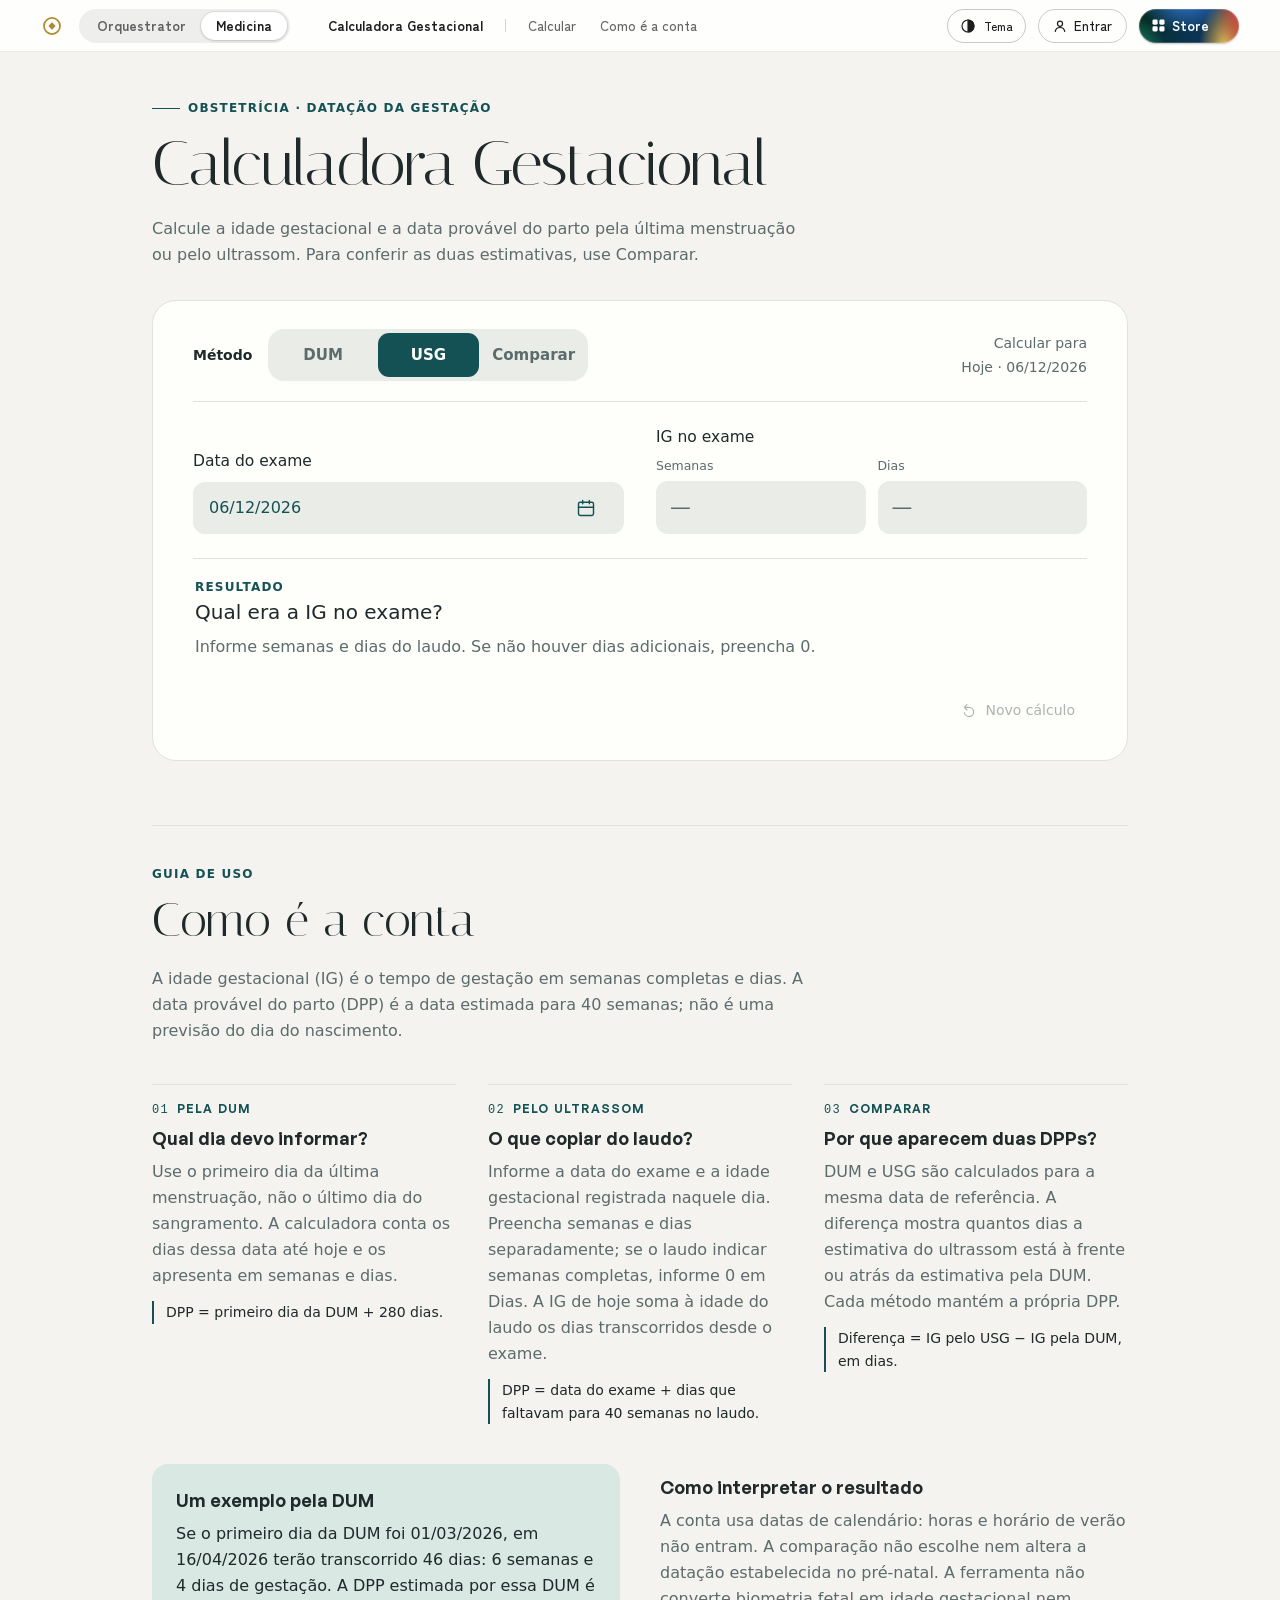
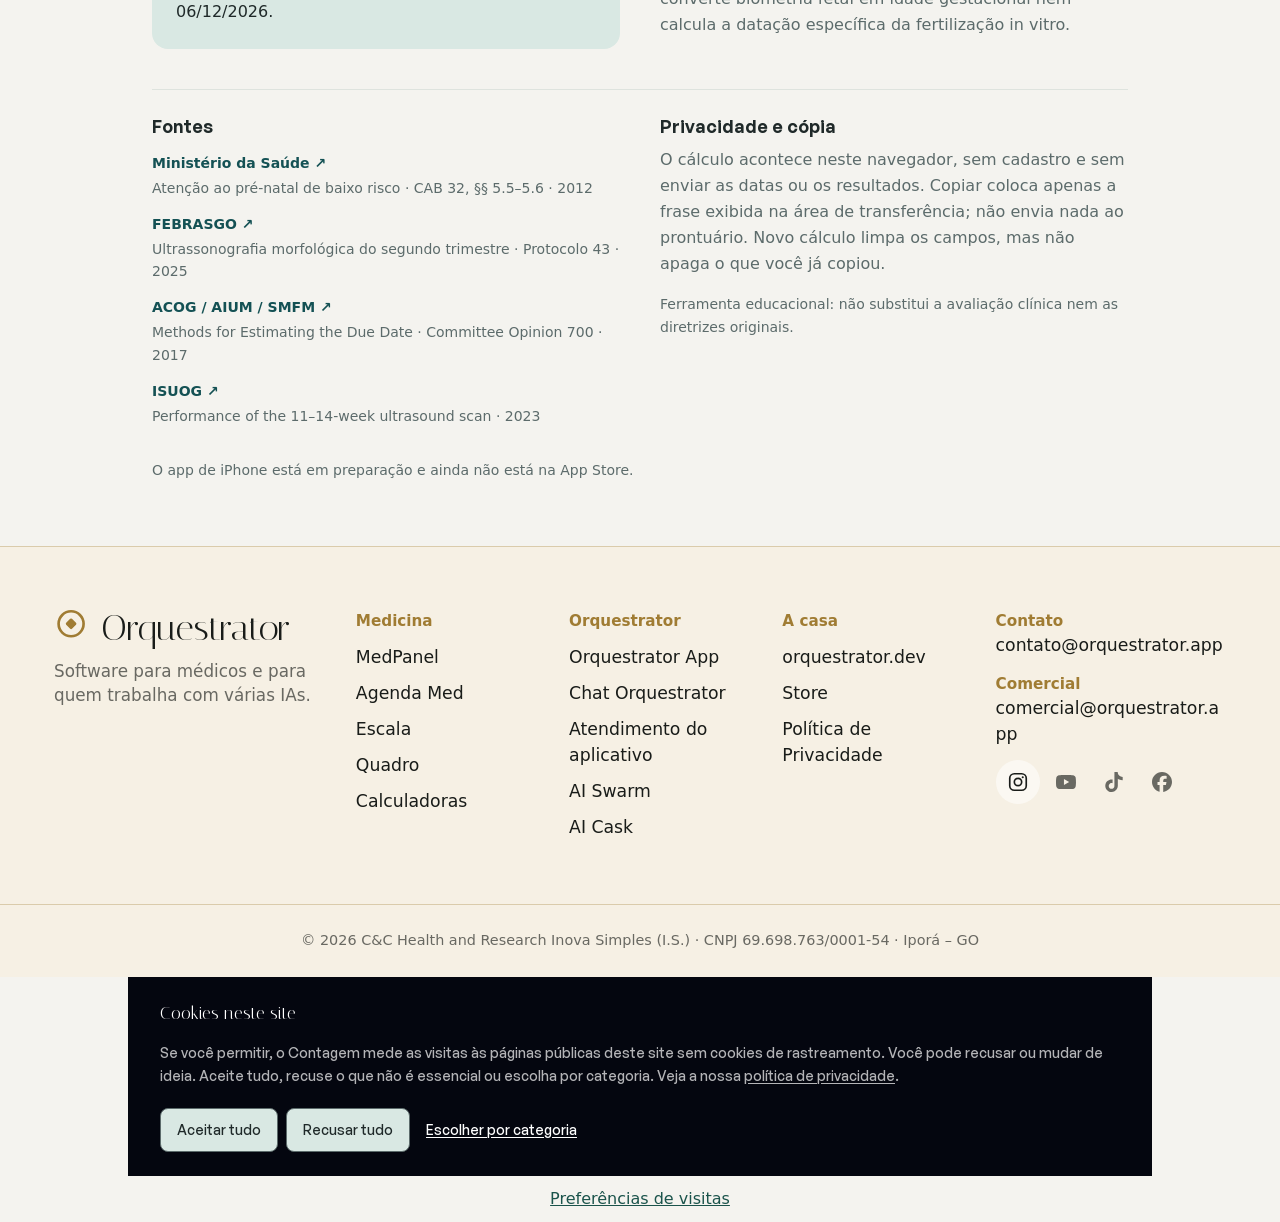
==== commit 707d0854: "Mostra na primeira tela da calculadora como escolher a medição de visitas" ====
--- a/index.html
+++ b/index.html
@@ -30,4 +30,4 @@
   const observar = new MutationObserver(colorirBarra);
   observar.observe(document.head, {childList: true, subtree: true});
   document.addEventListener('DOMContentLoaded', () => { colorirBarra(); observar.disconnect(); }, {once: true});
-})();</script><link rel="stylesheet" href="/fonts/general-sans.css"/><script>if (location.protocol === "file:") { document.addEventListener("DOMContentLoaded", function () { document.body.innerHTML = '<div style="min-height:100vh;display:flex;flex-direction:column;align-items:center;justify-content:center;gap:1.2rem;background:#04060f;color:#fff;text-align:center;padding:2rem;font-family:Georgia,serif"><div style="font-size:2.4rem;line-height:1.1">O cinema n\u00e3o abre por aqui.</div><div style="max-width:34rem;font-family:system-ui,sans-serif;font-size:1rem;line-height:1.5;opacity:.75">Abrir o index.html com dois cliques (file://) quebra as rotas do site.<br/><br/>Volte \u00e0 pasta e d\u00ea dois cliques em <b style=\'color:#fff\'>\u201cABRIR O SITE.command\u201d</b> \u2014 o navegador abre sozinho no endere\u00e7o certo.<br/><span style=\'opacity:.6\'>(na primeira vez: clique direito \u2192 Abrir)</span></div></div>'; }); }</script><script src="/_next/static/chunks/03~yq9q893hmn.js" noModule=""></script><script defer data-contagem-preferencias data-estatica="0" data-estilo="/assets/contagem/escolhas-8204abf00325.css" src="/assets/contagem/escolhas-71f63cbb0ebc.js"></script><script defer src="/assets/contagem/visitas-fc772842375f.js" data-contagem-coletor></script></head><body class="zen_kaku_gothic_new_59295cc6-module__AIG6Ha__variable marck_script_61fc120c-module__wzHLHG__variable italiana_525a09a8-module__SGugnq__variable"><div hidden=""><!--$--><!--/$--></div><script type="application/ld+json">{"@context":"https://schema.org","@graph":[{"@type":"Organization","@id":"https://calculadoragestacional.orquestrator.ai/#organization","name":"Orquestrator","legalName":"C&C Health and Research Inova Simples (I.S.)","taxID":"69.698.763/0001-54","email":"contato@orquestrator.app","url":"https://calculadoragestacional.orquestrator.ai","logo":"https://calculadoragestacional.orquestrator.ai/icon","address":{"@type":"PostalAddress","streetAddress":"Av. Goiás, 851, Qd. 75, Lt. 772, Sala 01","addressLocality":"Iporá","addressRegion":"GO","postalCode":"76200-015","addressCountry":"BR"}},{"@type":"WebSite","@id":"https://calculadoragestacional.orquestrator.ai/#website","name":"Orquestrator","description":"Orquestrator builds software for physicians: MedPanel, a side panel that pastes phrases, prescriptions and documents wherever the cursor is; residency platforms that cite their sources; and one brain orchestrating a fleet of AIs. The clinical decision always stays with the physician.","url":"https://calculadoragestacional.orquestrator.ai","publisher":{"@id":"https://calculadoragestacional.orquestrator.ai/#organization"}}]}</script><div class="scroll-layout"><div class="scroll-layout-content"><div class="gestacional-produto min-h-svh bg-[var(--calc-bg)] text-[var(--calc-ink)]"><a href="#idade-gestacional" class="sr-only focus:not-sr-only focus:fixed focus:top-2 focus:left-2 focus:z-50 focus:rounded-lg focus:bg-[var(--calc-acento)] focus:px-4 focus:py-3 focus:text-[var(--calc-acento-ink)]">Pular para a calculadora</a><div class="c2-barra do-tema"><header class="barra solta" data-peca="barra"><a class="marca" href="https://orquestrator.ai/" aria-label="Orquestrator — página inicial"><svg viewBox="0 0 64 64" aria-hidden="true"><circle cx="32" cy="32" r="23.4" fill="none" stroke="currentColor" stroke-width="5"></circle><rect x="24.3" y="24.3" width="15.4" height="15.4" rx="2.4" transform="rotate(45 32 32)" fill="currentColor"></rect></svg></a><nav class="chave" aria-label="Os dois lados da casa" data-lado="medicina"><a href="https://orquestrator.ai/" data-lado="orquestrator"><span>Orquestrator</span></a><a href="https://orquestrator.ai/medicina/" data-lado="medicina" aria-current="true"><span>Medicina</span></a></nav><nav class="menu do-produto" aria-label="Nesta página"><span class="produto">Calculadora Gestacional</span><a href="#idade-gestacional" class="so-computador">Calcular</a><a href="#conta" class="so-computador">Como é a conta</a></nav><div class="lado"><span class="extra"><label class="gestacional-seletor-tema relative inline-flex min-h-11 shrink-0 items-center gap-2 rounded-full border border-[var(--calc-linha)] px-3 text-xs font-medium text-[var(--calc-acento)] focus-within:outline-2 focus-within:outline-offset-2 focus-within:outline-[var(--calc-acento)]"><svg aria-hidden="true" viewBox="0 0 24 24" fill="none" stroke="currentColor" stroke-width="1.7" class="size-4"><circle cx="12" cy="12" r="9"></circle><path d="M12 3a9 9 0 0 1 0 18Z" fill="currentColor"></path></svg><span aria-hidden="true">Tema</span><select aria-label="Aparência" class="absolute inset-0 size-full cursor-pointer opacity-0"><option value="sistema" selected="">Seguir o sistema</option><option value="claro">Claro</option><option value="escuro">Escuro</option></select></label></span><a class="entrar" href="/conta/"><svg viewBox="0 0 16 16" fill="none" stroke="currentColor" stroke-width="1.4" aria-hidden="true"><circle cx="8" cy="5.4" r="2.9"></circle><path d="M2.6 14.2c.5-2.9 2.6-4.5 5.4-4.5s4.9 1.6 5.4 4.5" stroke-linecap="round"></path></svg><span>Entrar</span></a><a class="loja-botao" href="https://orquestrator.ai/store/"><svg viewBox="0 0 14 14" fill="currentColor" aria-hidden="true"><rect x="0.5" y="0.5" width="5.6" height="5.6" rx="1.6"></rect><rect x="7.9" y="0.5" width="5.6" height="5.6" rx="1.6"></rect><rect x="0.5" y="7.9" width="5.6" height="5.6" rx="1.6"></rect><rect x="7.9" y="7.9" width="5.6" height="5.6" rx="1.6"></rect></svg>Store</a><button class="sanduiche" type="button" aria-label="Menu" aria-expanded="false" aria-controls="gaveta-da-casa"><i></i></button></div><nav class="gaveta" id="gaveta-da-casa" aria-label="Menu" hidden=""><span class="produto so-computador">Calculadora Gestacional</span><a href="#idade-gestacional" class="so-computador">Calcular</a><a href="#conta" class="so-computador">Como é a conta</a><a href="/conta/"><svg viewBox="0 0 16 16" fill="none" stroke="currentColor" stroke-width="1.4" aria-hidden="true"><circle cx="8" cy="5.4" r="2.9"></circle><path d="M2.6 14.2c.5-2.9 2.6-4.5 5.4-4.5s4.9 1.6 5.4 4.5" stroke-linecap="round"></path></svg>Entrar</a></nav></header></div><main id="conteudo" class="mx-auto min-h-svh max-w-5xl px-6 md:px-8 lg:px-6"><header class="flex items-center justify-between gap-3 pt-4 pb-5 md:block md:pt-10 md:pb-6 lg:pt-12 lg:pb-8"><div class="min-w-0"><p class="m-0 mb-2 hidden items-center gap-2 text-xs font-semibold tracking-widest text-[var(--calc-acento)] uppercase md:flex"><span aria-hidden="true" class="inline-block h-px w-7 bg-current"></span>Obstetrícia · Datação da gestação</p><h1 id="gestacional-titulo" class="m-0 text-balance leading-tight"><span class="gestacional-nome-app block text-[length:var(--gst-titulo-app)] font-semibold md:hidden">Obstétrica</span><span class="hidden text-[length:var(--gst-titulo-web)] font-normal tracking-tight md:block">Calculadora Gestacional</span></h1><span class="block text-xs font-semibold text-[var(--calc-muted)] md:hidden">Orquestrator.ai</span><p class="m-0 mt-3 hidden max-w-prose text-base leading-relaxed text-[var(--calc-muted)] md:block">Calcule a idade gestacional e a data provável do parto pela última menstruação ou pelo ultrassom. Para conferir as duas estimativas, use Comparar.</p></div><div class="flex shrink-0 items-center gap-1 md:hidden"><label class="gestacional-seletor-tema relative inline-flex min-h-11 shrink-0 items-center gap-2 rounded-full border border-[var(--calc-linha)] px-3 text-xs font-medium text-[var(--calc-acento)] focus-within:outline-2 focus-within:outline-offset-2 focus-within:outline-[var(--calc-acento)]"><svg aria-hidden="true" viewBox="0 0 24 24" fill="none" stroke="currentColor" stroke-width="1.7" class="size-4"><circle cx="12" cy="12" r="9"></circle><path d="M12 3a9 9 0 0 1 0 18Z" fill="currentColor"></path></svg><span aria-hidden="true">Tema</span><select aria-label="Aparência" class="absolute inset-0 size-full cursor-pointer opacity-0"><option value="sistema" selected="">Seguir o sistema</option><option value="claro">Claro</option><option value="escuro">Escuro</option></select></label><button type="button" aria-label="Sobre o cálculo: metodologia, fontes e privacidade" aria-haspopup="dialog" aria-expanded="false" class="inline-flex size-11 shrink-0 items-center justify-center rounded-full text-[var(--calc-acento)] focus-visible:outline-2"><svg aria-hidden="true" viewBox="0 0 24 24" fill="none" stroke="currentColor" stroke-width="1.7" class="size-6"><circle cx="12" cy="12" r="9"></circle><path d="M12 11v6m-2 0h4m-4-6h2"></path><circle cx="12" cy="7.5" r="1" fill="currentColor" stroke="none"></circle></svg></button><dialog aria-labelledby="gestacional-folha-titulo" data-lenis-prevent="true" class="gestacional-folha fixed inset-x-0 top-auto bottom-0 mx-auto w-full max-w-lg overflow-y-auto overscroll-contain rounded-t-3xl border-0 bg-[var(--calc-bg)] p-0 text-[var(--calc-ink)] backdrop:bg-black/45"><header class="sticky top-0 z-10 flex items-center justify-between gap-4 border-b border-[var(--calc-linha)] bg-[var(--calc-bg)] px-6 py-2"><h2 id="gestacional-folha-titulo" class="m-0 font-[family-name:var(--gst-ui)]! text-base font-semibold!">Sobre o cálculo</h2><form method="dialog"><button type="submit" class="-mr-2 min-h-11 rounded-md px-2 font-semibold text-[var(--calc-acento)] focus-visible:outline-2">Concluir</button></form></header></dialog></div></header><section id="idade-gestacional" aria-label="Calculadora de idade gestacional" tabindex="-1" class="scroll-mt-4 outline-none"><div class="gestacional-consulta pb-7 md:rounded-3xl md:border md:border-[var(--calc-linha)] md:bg-[var(--calc-surface)] md:px-8 md:py-7 lg:px-10"><h2 class="sr-only">Dados e resultado do cálculo</h2><div class="md:flex md:items-center md:justify-between md:gap-6 md:border-b md:border-[var(--calc-linha)] md:pb-5"><div class="md:flex md:flex-wrap md:items-center md:gap-4"><span aria-hidden="true" class="hidden text-sm font-semibold text-[var(--calc-ink)] lg:block">Método</span><fieldset class="m-0 grid min-w-0 grid-cols-3 gap-1 border-0 bg-[var(--calc-well)] p-1 rounded-2xl md:w-80"><legend class="sr-only">Modo de cálculo</legend><label class="cursor-pointer rounded-[0.7rem] py-[0.55rem] text-center text-[0.94rem] font-semibold text-[var(--calc-muted)] has-[:checked]:bg-[var(--calc-acento)] has-[:checked]:text-[var(--calc-acento-ink)] has-[:focus-visible]:outline-2 has-[:focus-visible]:outline-offset-2 has-[:focus-visible]:outline-[var(--calc-acento)] flex min-h-11 items-center justify-center"><input type="radio" class="sr-only" name="ig-modo" value="dum"/>DUM</label><label class="cursor-pointer rounded-[0.7rem] py-[0.55rem] text-center text-[0.94rem] font-semibold text-[var(--calc-muted)] has-[:checked]:bg-[var(--calc-acento)] has-[:checked]:text-[var(--calc-acento-ink)] has-[:focus-visible]:outline-2 has-[:focus-visible]:outline-offset-2 has-[:focus-visible]:outline-[var(--calc-acento)] flex min-h-11 items-center justify-center"><input type="radio" class="sr-only" name="ig-modo" checked="" value="usg"/>USG</label><label class="cursor-pointer rounded-[0.7rem] py-[0.55rem] text-center text-[0.94rem] font-semibold text-[var(--calc-muted)] has-[:checked]:bg-[var(--calc-acento)] has-[:checked]:text-[var(--calc-acento-ink)] has-[:focus-visible]:outline-2 has-[:focus-visible]:outline-offset-2 has-[:focus-visible]:outline-[var(--calc-acento)] flex min-h-11 items-center justify-center"><input type="radio" class="sr-only" name="ig-modo" value="comparar"/>Comparar</label></fieldset></div><p class="m-0 flex flex-wrap items-baseline justify-between gap-x-3 px-1 pt-5 pb-4 text-sm text-[var(--calc-muted)] md:flex-col md:items-end md:gap-1 md:p-0"><span>Calcular para</span><span>Hoje</span></p></div><div><div class="flex flex-col gap-4 md:py-6"><section class="min-w-0 rounded-[var(--gst-raio-campo)] bg-[var(--calc-surface)] p-[var(--gst-campo-padding)] md:bg-transparent md:p-0 md:grid md:grid-cols-2 md:items-end md:gap-x-8 " aria-label="Data do exame"><div class="flex items-center justify-between gap-3 min-h-11 flex-wrap md:flex-col md:items-stretch md:justify-end md:gap-2"><label for="ig-exame" class="text-[0.97rem] whitespace-nowrap">Data do exame</label><span class="min-w-0 max-w-[10.6rem] border-0 bg-transparent text-right text-[1rem] font-medium text-[var(--calc-acento)] outline-offset-2 focus-visible:outline-2 focus-visible:outline-[var(--calc-acento)] min-h-11 md:min-h-[var(--gst-altura-numero)] md:w-full md:max-w-none md:rounded-xl md:bg-[var(--calc-well)] md:px-4 md:text-left inline-flex items-center gap-1 focus-within:outline-2 focus-within:outline-[var(--calc-acento)]"><input id="ig-exame" type="text" inputMode="numeric" autoComplete="off" placeholder="dd/mm/aaaa" maxLength="10" class="min-w-0 w-full border-0 bg-transparent text-inherit tabular-nums outline-none placeholder:text-[var(--calc-muted)]" value=""/><span class="relative flex min-h-11 w-11 shrink-0 items-center justify-center"><svg aria-hidden="true" class="size-5" viewBox="0 0 24 24" fill="none" stroke="currentColor" stroke-width="1.7"><rect x="3" y="5" width="18" height="16" rx="2"></rect><path d="M16 3v4M8 3v4M3 11h18" stroke-linecap="round"></path></svg><input type="date" aria-label="Abrir calendário: Data do exame" max="" class="absolute inset-0 size-full cursor-pointer opacity-0" value=""/></span></span></div><div class="my-[var(--gst-campo-padding)] h-px bg-[var(--calc-linha)] md:hidden"></div><div><p id="ig-no-exame" class="m-0 text-[0.97rem]">IG no exame</p><div role="group" aria-labelledby="ig-no-exame" class="mt-2 grid grid-cols-2 gap-3"><label class="flex min-w-0 flex-col gap-[0.3rem]"><span class="text-[0.78rem] text-[var(--calc-muted)]">Semanas</span><input type="text" inputMode="numeric" pattern="[0-9]*" autoComplete="off" placeholder="—" enterKeyHint="next" class="w-full rounded-[0.75rem] border-2 border-transparent bg-[var(--calc-well)] px-[0.75rem] py-[0.55rem] text-[1.3rem] font-medium text-[var(--calc-ink)] outline-none focus:border-[var(--calc-acento)] aria-[invalid=true]:border-[var(--calc-erro)] min-h-[var(--gst-altura-numero)] tabular-nums placeholder:text-[var(--calc-muted)]" value=""/></label><label class="flex min-w-0 flex-col gap-[0.3rem]"><span class="text-[0.78rem] text-[var(--calc-muted)]">Dias</span><input type="text" inputMode="numeric" pattern="[0-9]*" autoComplete="off" placeholder="—" enterKeyHint="done" class="w-full rounded-[0.75rem] border-2 border-transparent bg-[var(--calc-well)] px-[0.75rem] py-[0.55rem] text-[1.3rem] font-medium text-[var(--calc-ink)] outline-none focus:border-[var(--calc-acento)] aria-[invalid=true]:border-[var(--calc-erro)] min-h-[var(--gst-altura-numero)] tabular-nums placeholder:text-[var(--calc-muted)]" value=""/></label></div></div></section></div><div aria-live="polite" class="mt-6 flex flex-col gap-5 md:mt-0 md:gap-4"><div class="px-0.5 py-3 md:border-t md:border-[var(--calc-linha)] md:pt-5 md:pb-0"><p class="m-0 hidden text-xs font-semibold tracking-widest text-[var(--calc-acento)] uppercase md:block">Resultado</p><h3 class="m-0 text-xl leading-snug font-medium md:mt-1">Qual era a IG no exame?</h3><p class="m-0 mt-2 max-w-prose text-base leading-relaxed text-[var(--calc-muted)]">Informe semanas e dias do laudo. Se não houver dias adicionais, preencha 0.</p></div></div><div class="mt-7 md:flex md:items-center md:justify-end md:gap-4"><button type="button" disabled="" class="inline-flex min-h-11 w-full items-center justify-center gap-2 rounded-lg text-sm text-[var(--calc-muted)] focus-visible:outline-2 enabled:hover:text-[var(--calc-acento)] disabled:opacity-50 md:w-auto md:px-3"><svg class="size-4" aria-hidden="true" viewBox="0 0 24 24" fill="none" stroke="currentColor" stroke-width="1.7"><path d="M9 4 5 8l4 4M5 8h7a7 7 0 1 1-7 8" stroke-linecap="round" stroke-linejoin="round"></path></svg>Novo cálculo</button></div></div></div></section><section id="conta" aria-labelledby="conta-titulo" class="mt-12 hidden scroll-mt-6 border-t border-[var(--calc-linha)] pt-8 pb-16 md:block lg:mt-16 lg:pt-10"><p class="m-0 mb-2 text-xs font-semibold tracking-widest text-[var(--calc-acento)] uppercase">Guia de uso</p><h2 id="conta-titulo" tabindex="-1" class="m-0 mb-4 text-4xl leading-tight lg:text-5xl">Como é a conta</h2><div class="flex flex-col gap-8 md:gap-10"><p class="m-0 max-w-prose text-base leading-relaxed text-[var(--calc-muted)]">A idade gestacional (IG) é o tempo de gestação em semanas completas e dias. A data provável do parto (DPP) é a data estimada para 40 semanas; não é uma previsão do dia do nascimento.</p><ol class="m-0 grid list-none gap-6 p-0 md:grid-cols-3 md:gap-8"><li class="flex min-w-0 flex-col items-start gap-2 border-t border-[var(--calc-linha)] pt-4"><p class="m-0 font-sans text-xs font-semibold tracking-widest text-[var(--calc-acento)] uppercase"><span aria-hidden="true" class="mr-2 font-mono font-normal">0<!-- -->1</span>Pela DUM</p><h3 class="m-0 font-sans text-lg font-semibold leading-snug text-[var(--calc-ink)]">Qual dia devo informar?</h3><p class="m-0 max-w-prose text-base leading-relaxed text-[var(--calc-muted)]">Use o primeiro dia da última menstruação, não o último dia do sangramento. A calculadora conta os dias dessa data até hoje e os apresenta em semanas e dias.</p><p class="m-0 mt-1 border-l-2 border-[var(--calc-acento)] pl-3 text-sm font-medium leading-relaxed">DPP = primeiro dia da DUM + 280 dias.</p></li><li class="flex min-w-0 flex-col items-start gap-2 border-t border-[var(--calc-linha)] pt-4"><p class="m-0 font-sans text-xs font-semibold tracking-widest text-[var(--calc-acento)] uppercase"><span aria-hidden="true" class="mr-2 font-mono font-normal">0<!-- -->2</span>Pelo ultrassom</p><h3 class="m-0 font-sans text-lg font-semibold leading-snug text-[var(--calc-ink)]">O que copiar do laudo?</h3><p class="m-0 max-w-prose text-base leading-relaxed text-[var(--calc-muted)]">Informe a data do exame e a idade gestacional registrada naquele dia. Preencha semanas e dias separadamente; se o laudo indicar semanas completas, informe 0 em Dias. A IG de hoje soma à idade do laudo os dias transcorridos desde o exame.</p><p class="m-0 mt-1 border-l-2 border-[var(--calc-acento)] pl-3 text-sm font-medium leading-relaxed">DPP = data do exame + dias que faltavam para 40 semanas no laudo.</p></li><li class="flex min-w-0 flex-col items-start gap-2 border-t border-[var(--calc-linha)] pt-4"><p class="m-0 font-sans text-xs font-semibold tracking-widest text-[var(--calc-acento)] uppercase"><span aria-hidden="true" class="mr-2 font-mono font-normal">0<!-- -->3</span>Comparar</p><h3 class="m-0 font-sans text-lg font-semibold leading-snug text-[var(--calc-ink)]">Por que aparecem duas DPPs?</h3><p class="m-0 max-w-prose text-base leading-relaxed text-[var(--calc-muted)]">DUM e USG são calculados para a mesma data de referência. A diferença mostra quantos dias a estimativa do ultrassom está à frente ou atrás da estimativa pela DUM. Cada método mantém a própria DPP.</p><p class="m-0 mt-1 border-l-2 border-[var(--calc-acento)] pl-3 text-sm font-medium leading-relaxed">Diferença = IG pelo USG − IG pela DUM, em dias.</p></li></ol><div class="grid gap-6 md:grid-cols-2 md:gap-10"><section aria-label="Exemplo de cálculo" class="rounded-2xl bg-[var(--calc-acento-suave)] p-5 md:p-6"><h3 class="m-0 font-sans text-lg font-semibold leading-snug text-[var(--calc-ink)]">Um exemplo pela DUM</h3><p class="m-0 mt-2 max-w-prose text-base leading-relaxed">Se o primeiro dia da DUM foi 01/03/2026, em 16/04/2026 terão transcorrido 46 dias: 6 semanas e 4 dias de gestação. A DPP estimada por essa DUM é 06/12/2026.</p></section><section aria-label="Limites da interpretação" class="self-center"><h3 class="m-0 font-sans text-lg font-semibold leading-snug text-[var(--calc-ink)]">Como interpretar o resultado</h3><p class="m-0 max-w-prose text-base leading-relaxed text-[var(--calc-muted)] mt-2">A conta usa datas de calendário: horas e horário de verão não entram. A comparação não escolhe nem altera a datação estabelecida no pré-natal. A ferramenta não converte biometria fetal em idade gestacional nem calcula a datação específica da fertilização in vitro.</p></section></div><div class="grid gap-8 border-t border-[var(--calc-linha)] pt-6 md:grid-cols-2 md:gap-10"><section aria-label="Fontes do cálculo"><h3 class="m-0 font-sans text-lg font-semibold leading-snug text-[var(--calc-ink)]">Fontes</h3><ul class="m-0 mt-3 grid list-none gap-3 p-0"><li><a href="https://bvsms.saude.gov.br/bvs/publicacoes/cadernos_atencao_basica_32_prenatal.pdf" target="_blank" rel="noreferrer" class="inline-flex min-h-11 flex-col justify-center gap-1 rounded-sm text-[var(--calc-acento)] underline-offset-4 hover:underline focus-visible:outline-2"><span class="text-sm font-semibold">Ministério da Saúde<!-- --> <span aria-hidden="true">↗</span><span class="sr-only"> (abre em outra aba)</span></span><span class="text-sm leading-relaxed text-[var(--calc-muted)]">Atenção ao pré-natal de baixo risco · CAB 32, §§ 5.5–5.6 · 2012</span></a></li><li><a href="https://femina.org.br/article/ultrassonografia-morfologica-do-segundo-trimestre/" target="_blank" rel="noreferrer" class="inline-flex min-h-11 flex-col justify-center gap-1 rounded-sm text-[var(--calc-acento)] underline-offset-4 hover:underline focus-visible:outline-2"><span class="text-sm font-semibold">FEBRASGO<!-- --> <span aria-hidden="true">↗</span><span class="sr-only"> (abre em outra aba)</span></span><span class="text-sm leading-relaxed text-[var(--calc-muted)]">Ultrassonografia morfológica do segundo trimestre · Protocolo 43 · 2025</span></a></li><li><a href="https://www.acog.org/clinical/clinical-guidance/committee-opinion/articles/2017/05/methods-for-estimating-the-due-date" target="_blank" rel="noreferrer" class="inline-flex min-h-11 flex-col justify-center gap-1 rounded-sm text-[var(--calc-acento)] underline-offset-4 hover:underline focus-visible:outline-2"><span class="text-sm font-semibold">ACOG / AIUM / SMFM<!-- --> <span aria-hidden="true">↗</span><span class="sr-only"> (abre em outra aba)</span></span><span class="text-sm leading-relaxed text-[var(--calc-muted)]">Methods for Estimating the Due Date · Committee Opinion 700 · 2017</span></a></li><li><a href="https://www.isuog.org/resource/updated-isuog-practice-guidelines-performance-of-11-14-week-ultrasound-scan.html" target="_blank" rel="noreferrer" class="inline-flex min-h-11 flex-col justify-center gap-1 rounded-sm text-[var(--calc-acento)] underline-offset-4 hover:underline focus-visible:outline-2"><span class="text-sm font-semibold">ISUOG<!-- --> <span aria-hidden="true">↗</span><span class="sr-only"> (abre em outra aba)</span></span><span class="text-sm leading-relaxed text-[var(--calc-muted)]">Performance of the 11–14-week ultrasound scan · 2023</span></a></li></ul></section><section aria-label="Privacidade e cópia"><h3 class="m-0 font-sans text-lg font-semibold leading-snug text-[var(--calc-ink)]">Privacidade e cópia</h3><p class="m-0 max-w-prose text-base leading-relaxed text-[var(--calc-muted)] mt-2">O cálculo acontece neste navegador, sem cadastro e sem enviar as datas ou os resultados. Copiar coloca apenas a frase exibida na área de transferência; não envia nada ao prontuário. Novo cálculo limpa os campos, mas não apaga o que você já copiou.</p><p class="m-0 mt-4 max-w-prose text-sm leading-relaxed text-[var(--calc-muted)]">Ferramenta educacional: não substitui a avaliação clínica nem as diretrizes originais.</p></section></div></div><p class="m-0 mt-8 text-sm leading-relaxed text-[var(--calc-muted)]">O app de iPhone está em preparação e ainda não está na App Store.</p></section></main><footer data-tom="claro" class="border-t border-[var(--oa-line)] bg-[var(--oa-bg)] text-[var(--oa-ink)]"><div class="mx-auto grid max-w-[110rem] grid-cols-1 gap-[clamp(1.6rem,4vmin,3rem)] px-[6vmin] py-[clamp(2.4rem,7vmin,5rem)] sm:grid-cols-2 lg:grid-cols-[1.5fr_1fr_1fr_1fr_1.3fr]"><div class="sm:col-span-2 lg:col-span-1"><p class="m-0 flex items-center gap-[0.35em] font-display text-[clamp(1.8rem,4vmin,2.8rem)] leading-none"><svg viewBox="0 0 64 64" aria-hidden="true" focusable="false" class="size-[0.95em] shrink-0 -translate-y-[0.12em] text-[var(--oa-gold)]"><circle cx="32" cy="32" r="23.4" fill="none" stroke="currentColor" stroke-width="5"></circle><rect x="24.3" y="24.3" width="15.4" height="15.4" rx="2.4" transform="rotate(45 32 32)" fill="currentColor"></rect></svg>Orquestrator</p><p class="m-0 mt-[clamp(0.8rem,1.6vmin,1.2rem)] max-w-[36ch] text-[clamp(0.9rem,1.9vmin,1.05rem)] leading-snug text-[var(--oa-ink-muted)]">Software para médicos e para quem trabalha com várias IAs.</p></div><nav aria-label="Rodapé — Medicina"><p class="m-0 mb-[clamp(0.7rem,1.4vmin,1rem)] text-[clamp(0.84rem,1.7vmin,0.95rem)] font-semibold text-[var(--oa-gold)]">Medicina</p><ul class="m-0 flex list-none flex-col gap-[clamp(0.5rem,1.1vmin,0.8rem)] p-0"><li><a class="text-[clamp(0.95rem,2vmin,1.08rem)] underline-offset-4 hover:underline focus-visible:underline" href="https://medpanel.orquestrator.ai/">MedPanel</a></li><li><a class="text-[clamp(0.95rem,2vmin,1.08rem)] underline-offset-4 hover:underline focus-visible:underline" href="https://orquestrator.ai/encontro/">Agenda Med</a></li><li><a class="text-[clamp(0.95rem,2vmin,1.08rem)] underline-offset-4 hover:underline focus-visible:underline" href="https://orquestrator.ai/escala/">Escala</a></li><li><a class="text-[clamp(0.95rem,2vmin,1.08rem)] underline-offset-4 hover:underline focus-visible:underline" href="https://orquestrator.ai/quadro/">Quadro</a></li><li><a class="text-[clamp(0.95rem,2vmin,1.08rem)] underline-offset-4 hover:underline focus-visible:underline" href="https://orquestrator.ai/calculadoras/">Calculadoras</a></li></ul></nav><nav aria-label="Rodapé — Orquestrator"><p class="m-0 mb-[clamp(0.7rem,1.4vmin,1rem)] text-[clamp(0.84rem,1.7vmin,0.95rem)] font-semibold text-[var(--oa-gold)]">Orquestrator</p><ul class="m-0 flex list-none flex-col gap-[clamp(0.5rem,1.1vmin,0.8rem)] p-0"><li><a class="text-[clamp(0.95rem,2vmin,1.08rem)] underline-offset-4 hover:underline focus-visible:underline" href="https://orquestrator.app/">Orquestrator App</a></li><li><a class="text-[clamp(0.95rem,2vmin,1.08rem)] underline-offset-4 hover:underline focus-visible:underline" href="https://orquestrator.app/chat/">Chat Orquestrator</a></li><li><a class="text-[clamp(0.95rem,2vmin,1.08rem)] underline-offset-4 hover:underline focus-visible:underline" href="https://orquestrator.app/atendimento/">Atendimento do aplicativo</a></li><li><a class="text-[clamp(0.95rem,2vmin,1.08rem)] underline-offset-4 hover:underline focus-visible:underline" href="https://orquestrator.app/orquestrator-app/enxame/">AI Swarm</a></li><li><a class="text-[clamp(0.95rem,2vmin,1.08rem)] underline-offset-4 hover:underline focus-visible:underline" href="https://orquestrator.ai/ai-cask/">AI Cask</a></li></ul></nav><nav aria-label="Rodapé — A casa"><p class="m-0 mb-[clamp(0.7rem,1.4vmin,1rem)] text-[clamp(0.84rem,1.7vmin,0.95rem)] font-semibold text-[var(--oa-gold)]">A casa</p><ul class="m-0 flex list-none flex-col gap-[clamp(0.5rem,1.1vmin,0.8rem)] p-0"><li><a class="text-[clamp(0.95rem,2vmin,1.08rem)] underline-offset-4 hover:underline focus-visible:underline" href="https://orquestrator.ai/dev/">orquestrator.dev</a></li><li><a class="text-[clamp(0.95rem,2vmin,1.08rem)] underline-offset-4 hover:underline focus-visible:underline" href="https://orquestrator.ai/store/">Store</a></li><li><a class="text-[clamp(0.95rem,2vmin,1.08rem)] underline-offset-4 hover:underline focus-visible:underline" href="https://orquestrator.ai/privacidade/">Política de Privacidade</a></li></ul></nav><address class="not-italic"><ul class="m-0 flex list-none flex-col gap-[clamp(0.8rem,1.6vmin,1.2rem)] p-0"><li><span class="block text-[clamp(0.84rem,1.7vmin,0.95rem)] font-semibold text-[var(--oa-gold)]">Contato</span><a href="mailto:contato@orquestrator.app" class="break-all text-[clamp(0.95rem,2vmin,1.08rem)] underline-offset-4 hover:underline focus-visible:underline">contato@orquestrator.app</a></li><li><span class="block text-[clamp(0.84rem,1.7vmin,0.95rem)] font-semibold text-[var(--oa-gold)]">Comercial</span><a href="mailto:comercial@orquestrator.app" class="break-all text-[clamp(0.95rem,2vmin,1.08rem)] underline-offset-4 hover:underline focus-visible:underline">comercial@orquestrator.app</a></li></ul><ul role="list" aria-label="Redes sociais" class="m-0 mt-3 flex flex-wrap items-center gap-1 p-0"><li class="list-none"><a aria-label="Instagram" class="grid size-[var(--oa-rodape-alvo)] place-items-center rounded-full bg-[var(--oa-surface)] hover:bg-[var(--oa-line)] focus-visible:outline-2 focus-visible:outline-offset-2 focus-visible:outline-[var(--oa-ink)]" href="https://www.instagram.com/orquestrator/"><svg viewBox="0 0 24 24" fill="currentColor" aria-hidden="true" focusable="false" class="size-[var(--oa-rodape-icone)]"><rect x="2.1" y="2.1" width="19.8" height="19.8" rx="5.5" fill="none" stroke="currentColor" stroke-width="2"></rect><circle cx="12" cy="12" r="4.4" fill="none" stroke="currentColor" stroke-width="2"></circle><circle cx="17.7" cy="6.3" r="1.25"></circle></svg></a></li><li class="list-none"><span role="img" aria-label="YouTube — sem link" class="grid size-[var(--oa-rodape-alvo)] place-items-center rounded-full text-[var(--oa-ink-muted)]"><svg viewBox="0 0 24 24" fill="currentColor" aria-hidden="true" focusable="false" class="size-[var(--oa-rodape-icone)]"><path d="M23.498 6.186a3.016 3.016 0 0 0-2.122-2.136C19.505 3.545 12 3.545 12 3.545s-7.505 0-9.377.505A3.017 3.017 0 0 0 .502 6.186C0 8.07 0 12 0 12s0 3.93.502 5.814a3.016 3.016 0 0 0 2.122 2.136c1.871.505 9.376.505 9.376.505s7.505 0 9.377-.505a3.015 3.015 0 0 0 2.122-2.136C24 15.93 24 12 24 12s0-3.93-.502-5.814zM9.545 15.568V8.432L15.818 12l-6.273 3.568z"></path></svg></span></li><li class="list-none"><span role="img" aria-label="TikTok — sem link" class="grid size-[var(--oa-rodape-alvo)] place-items-center rounded-full text-[var(--oa-ink-muted)]"><svg viewBox="0 0 24 24" fill="currentColor" aria-hidden="true" focusable="false" class="size-[var(--oa-rodape-icone)]"><path d="M12.525.02c1.31-.02 2.61-.01 3.91-.02.08 1.53.63 3.09 1.75 4.17 1.12 1.11 2.7 1.62 4.24 1.79v4.03c-1.44-.05-2.89-.35-4.2-.97-.57-.26-1.1-.59-1.62-.93-.01 2.92.01 5.84-.02 8.75-.08 1.4-.54 2.79-1.35 3.94-1.31 1.92-3.58 3.17-5.91 3.21-1.43.08-2.86-.31-4.08-1.03-2.02-1.19-3.44-3.37-3.65-5.71-.02-.5-.03-1-.01-1.49.18-1.9 1.12-3.72 2.58-4.96 1.66-1.44 3.98-2.13 6.15-1.72.02 1.48-.04 2.96-.04 4.44-.99-.32-2.15-.23-3.02.37-.63.41-1.11 1.04-1.36 1.75-.21.51-.15 1.07-.14 1.61.24 1.64 1.82 3.02 3.5 2.87 1.12-.01 2.19-.66 2.77-1.61.19-.33.4-.67.41-1.06.1-1.79.06-3.57.07-5.36.01-4.03-.01-8.05.02-12.07z"></path></svg></span></li><li class="list-none"><span role="img" aria-label="Facebook — sem link" class="grid size-[var(--oa-rodape-alvo)] place-items-center rounded-full text-[var(--oa-ink-muted)]"><svg viewBox="0 0 24 24" fill="currentColor" aria-hidden="true" focusable="false" class="size-[var(--oa-rodape-icone)]"><path d="M9.101 23.691v-7.98H6.627v-3.667h2.474v-1.58c0-4.085 1.848-5.978 5.858-5.978.401 0 .955.042 1.468.103a8.68 8.68 0 0 1 1.141.195v3.325a8.623 8.623 0 0 0-.653-.036 26.805 26.805 0 0 0-.733-.009c-.707 0-1.259.096-1.675.309a1.686 1.686 0 0 0-.679.622c-.258.42-.374.995-.374 1.752v1.297h3.919l-.386 2.103-.287 1.564h-3.246v8.245C19.396 23.238 24 18.179 24 12.044c0-6.627-5.373-12-12-12s-12 5.373-12 12c0 5.628 3.874 10.35 9.101 11.647Z"></path></svg></span></li></ul></address></div><p class="m-0 border-t border-[var(--oa-line)] px-[6vmin] py-[clamp(1rem,3vmin,1.6rem)] text-center text-[clamp(0.75rem,1.6vmin,0.9rem)] text-[var(--oa-ink-muted)]">© 2026 C&amp;C Health and Research Inova Simples (I.S.) · CNPJ 69.698.763/0001-54 · Iporá – GO</p></footer></div><!--$--><!--/$--><!--$!--><template data-dgst="BAILOUT_TO_CLIENT_SIDE_RENDERING"></template><!--/$--></div></div><script src="/_next/static/chunks/0efaeclkc2cx5.js" id="_R_" async=""></script><script>(self.__next_f=self.__next_f||[]).push([0])</script><script>self.__next_f.push([1,"1:\"$Sreact.fragment\"\n7:I[168027,[\"/_next/static/chunks/0owes6--_t7wz.js\",\"/_next/static/chunks/0m9moz5-whwc9.js\",\"/_next/static/chunks/0pk7lxqegsdtn.js\",\"/_next/static/chunks/0i.l9589uvx0j.js\"],\"default\",1]\n:HL[\"/_next/static/chunks/0lvwnnsfboetd.css\",\"style\"]\n:HL[\"/_next/static/chunks/06d7qz5~d7o9e.css\",\"style\"]\n:HL[\"/_next/static/chunks/03myen1efekdg.css\",\"style\"]\n:HL[\"/_next/static/chunks/0gfddhpj7ngs6.css\",\"style\"]\n:HL[\"/_next/static/media/68eb6f6c399b0b08-s.p.0r8hjc~6p2.4n.woff2\",\"font\",{\"crossOrigin\":\"\",\"type\":\"font/woff2\"}]\n:HL[\"/_next/static/media/e4bf00cfb41b665c-s.p.0wl7n6qdw1gtv.woff2\",\"font\",{\"crossOrigin\":\"\",\"type\":\"font/woff2\"}]\n:HL[\"/_next/static/media/ef40981ccf68eb44-s.0q5zpmovloh.p.woff2\",\"font\",{\"crossOrigin\":\"\",\"type\":\"font/woff2\"}]\n:HL[\"/fonts/general-sans.css\",\"style\"]\n2:T614,(() =\u003e {\n  const raiz = document.documentElement;\n  const chave = \"gestacional-aparencia\";\n  const evento = \"gestacional-aparencia-alterada\";\n  const cores = {\"claro\":\"#f4f3ef\",\"escuro\":\"#101516\"};\n  const sistema = matchMedia('(prefers-color-scheme: dark)');\n  const validar = tema =\u003e tema === 'claro' || tema === 'escuro' ? tema : 'sistema';\n  let inicial = 'sistema';\n  try { inicial = validar(localStorage.getItem(chave)); } catch {}\n  raiz.dataset.gstTema = inicial;\n  const colorirBarra = () =\u003e {\n    const cor = cores[raiz.dataset.gstAparencia];\n    document.querySelectorAll('meta[name=\"theme-color\"]').forEach(meta =\u003e meta.setAttribute('content', cor));\n  };\n  const aplicar = () =\u003e {\n    const tema = validar(raiz.dataset.gstTema);\n    raiz.dataset.gstTema = tema;\n    raiz.dataset.gstAparencia = tema === 'sistema' ? (sistema.matches ? 'escuro' : 'claro') : tema;\n    colorirBarra();\n  };\n  aplicar();\n  window.addEventListener(evento, aplicar);\n  sistema.addEventListener('change', aplicar);\n  window.addEventListener('storage', event =\u003e {\n    if (event.key !== chave \u0026\u0026 event.key !== null) return;\n    raiz.dataset.gstTema = validar(event.newValue);\n    window.dispatchEvent(new Event(evento));\n  });\n  // O Next pode inserir os metadados depois deste script; observe apenas até o HTML estar pronto.\n  const observar = new MutationObserver(colorirBarra);\n  observar.observe(document.head, {childList: true, subtree: true});\n  document.addEventListener('DOMContentLoaded', () =\u003e { colorirBarra(); observar.disconnect(); }, {once: true});\n})();0:{\"P\":null,\"c\":[\"\",\"\"],\"q\":\"\",\"i\":false,\"f\":[[[\"\",{\"children\":[\"(inicio)\",{\"children\":[\"__PAGE__\",{}]}]},\"$undefined\",\"$undefined\",16],[[\"$\",\"$1\",\"c\",{\"children\":[[[\"$\",\"link\",\"0\",{\"rel\":\"stylesheet\",\"href\":\"/_next/static/chunks/0lvwnnsfboetd.css\",\"precedence\":\"next\",\"crossOrigin\":\"$undefined\",\"nonce\":\"$undefined\"}],[\"$\",\"link\",\"1\",{\"rel\":\"stylesheet\",\"href\":\"/_next/static/chunks/06d7qz5~d7o9e.css\",\"precedence\":\"next\",\"crossOrigin\":\"$undefined\",\"nonce\":\"$undefined\"}],[\"$\",\"link\",\"2\",{\"rel\":\"stylesheet\",\"href\":\"/_next/static/chunks/03myen1efekdg.css\",\"precedence\":\"next\",\"crossOrigin\":\"$undefined\",\"nonce\":\"$undefined\"}],[\"$\",\"script\",\"script-0\",{\"src\":\"/_next/static/chunks/0owes6--_t7wz.js\",\"async\":true,\"nonce\":\"$undefined\"}],[\"$\",\"script\",\"script-1\",{\"src\":\"/_next/static/chunks/0m9moz5-whwc9.js\",\"async\":true,\"nonce\":\"$undefined\"}],[\"$\",\"script\",\"script-2\",{\"src\":\"/_next/static/chunks/0pk7lxqegsdtn.js\",\"async\":true,\"nonce\":\"$undefined\"}],[\"$\",\"script\",\"script-3\",{\"src\":\"/_next/static/chunks/0i.l9589uvx0j.js\",\"async\":true,\"nonce\":\"$undefined\"}]],[\"$\",\"html\",null,{\"lang\":\"pt-BR\",\"className\":\"raiz-gestacional\",\"suppressHydrationWarning\":true,\"children\":[[\"$\",\"head\",null,{\"children\":[[\"$\",\"script\",null,{\"dangerouslySetInnerHTML\":{\"__html\":\"$2\"}}],[\"$\",\"link\",null,{\"rel\":\"stylesheet\",\"href\":\"/fonts/general-sans.css\"}],[\"$\",\"script\",null,{\"dangerouslySetInnerHTML\":{\"__html\":\"if (location.protocol === \\\"file:\\\") { document.addEventListener(\\\"DOMContentLoaded\\\", function () { document.body.innerHTML = '\u003cdiv style=\\\"min-height:100vh;display:flex;flex-direction:column;align-items:center;justify-content:center;gap:1.2rem;background:#04060f;color:#fff;text-align:center;padding:2rem;font-family:Georgia,serif\\\"\u003e\u003cdiv style=\\\"font-size:2.4rem;line-height:1.1\\\"\u003eO cinema n\\\\u00e3o abre por aqui.\u003c/div\u003e\u003cdiv style=\\\"max-width:34rem;font-family:system-ui,sans-serif;font-size:1rem;line-height:1.5;opacity:.75\\\"\u003eAbrir o index.html com dois cliques (file://) quebra as rotas do site.\u003cbr/\u003e\u003cbr/\u003eVolte \\\\u00e0 pasta e d\\\\u00ea dois cliques em \u003cb style=\\\\'color:#fff\\\\'\u003e\\\\u201cABRIR O SITE.command\\\\u201d\u003c/b\u003e \\\\u2014 o navegador abre sozinho no endere\\\\u00e7o certo.\u003cbr/\u003e\u003cspan style=\\\\'opacity:.6\\\\'\u003e(na primeira vez: clique direito \\\\u2192 Abrir)\u003c/span\u003e\u003c/div\u003e\u003c/div\u003e'; }); }\"}}]]}],\"$L3\"]}]]}],{\"children\":[\"$L4\",{\"children\":[\"$L5\",{},null,false,null]},null,false,null]},null,false,null],\"$L6\",false]],\"m\":\"$undefined\",\"G\":[\"$7\",[\"$L8\",\"$L9\",\"$La\"]],\"S\":true,\"h\":null,\"s\":\"$undefined\",\"l\":\"$undefined\",\"p\":\"$undefined\",\"d\":\"$undefined\",\"b\":\"ySdZ6PoCWiz_8JMIOAcA-\"}\nb:I[479520,[\"/_next/static/chunks/0owes6--_t7wz.js\",\"/_next/static/chunks/0m9moz5-whwc9.js\",\"/_next/static/chunks/0pk7lxqegsdtn.js\",\"/_next/static/chunks/0i.l9589uvx0j.js\"],\"\"]\nd:I[159498,[\"/_next/static/chunks/0owes6--_t7wz.js\",\"/_next/static/chunks/0m9moz5-whwc9.js\",\"/_next/static/chunks/0pk7lxqegsdtn.js\",\"/_next/static/chunks/0i.l9589uvx0j.js\"],\"ScrollLayout\"]\ne:I[581392,[\"/_next/static/chunks/0owes6--_t7wz.js\",\"/_next/static/chunks/0m9moz5-whwc9.js\",\"/_next/static/chunks/0pk7lxqegsdtn.js\",\"/_next/static/chunks/0i.l9589uvx0j.js\"],\"ReducedMotion\"]\nf:I[339756,[\"/_next/static/chunks/0owes6--_t7wz.js\",\"/_next/static/chunks/0m9moz5-whwc9.js\",\"/_next/static/chunks/0pk7lxqegsdtn.js\",\"/_next/static/chunks/0i.l9589uvx0j.js\"],\"default\"]\n10:I[758298,[\"/_next/static/chunks/0owes6--_t7wz.js\",\"/_next/static/chunks/0m9moz5-whwc9.js\",\"/_next/static/chunks/0pk7lxqegsdtn.js\",\"/_next/static/chunks/0i.l9589uvx0j.js\",\"/_next/static/chunks/02p5djcad64zp.js\"],\"default\"]\n11:I[837457,[\"/_next/static/chunks/0owes6--_t7wz.js\",\"/_next/static/chunks/0m9moz5-whwc9.js\",\"/_next/static/chunks/0pk7lxqegsdtn.js\",\"/_next/static/chunks/0i.l9589uvx0j.js\"],\"default\"]\n12:I[522016,[\"/_next/static/chunks/0owes6--_t7wz.js\",\"/_next/static/chunks/0m9moz5-whwc9.js\",\"/_next/static/chunks/0pk7lxqegsdtn.js\",\"/_next/static/chunks/0i.l9589uvx0j.js\",\"/_next/static/chunks/047.g.e0oxeyi.js\",\"/_next/static/chunks/16g8n.baoauzg.js\",\"/_next/static/chunks/111d17tfl6zfs.js\"],\"\"]\n13:I[430843,[\"/_next/static/chunks/0owes6--_t7wz.js\",\"/_next/static/chunks/0m9moz5-whwc9.js\",\"/_next/static/chunks/0pk7lxqegsdtn.js\",\"/_next/static/chunks/0i.l9589uvx0j.js\"],\"LazyCookie\"]\n14:I[292549,[\"/_next/static/chunks/0owes6--_t7wz.js\",\"/_next/static/chunks/0m9moz5-whwc9.js\",\"/_next/static/chunks/0pk7lxqegsdtn.js\",\"/_next/static/chunks/0i.l9589uvx0j.js\",\"/_next/static/chunks/047.g.e0oxeyi.js\"],\"CasaMoldura\"]\n15:I[549181,[\"/_next/static/chunks/0owes6--_t7wz.js\",\"/_next/static/chunks/0m9moz5-whwc9.js\",\"/_next/static/chunks/0pk7lxqegsdtn.js\",\"/_next/static/chunks/0i.l9589uvx0j.js\",\"/_next/static/chunks/047.g.e0oxeyi.js\"],\"EntradaArea\"]\n16:I[683657,[\"/_next/static/chunks/0owes6--_t7wz.js\",\"/_next/static/chunks/0m9moz5-whwc9.js\",\"/_next/static/chunks/0pk7lxqegsdtn.js\",\"/_next/static/chunks/0i.l9589uvx0j.js\",\"/_next/static/chunks/047.g.e0oxeyi.js\",\"/_next/static/chunks/16g8n.baoauzg.js\",\"/_next/static/chunks/111d17tfl6zfs.js\"],\"AncoraSuave\"]\n17:I[946837,[\"/_next/static/chunks/0owes6--_t7wz.js\",\"/_next/static/chunks/0m9moz5-whwc9.js\",\"/_next/static/chunks/0pk7lxqegsdtn.js\",\"/_next/static/chunks/0i.l9589uvx0j.js\",\"/_next/static/chunks/047.g.e0oxeyi.js\",\"/_next/static/chunks/16g8n.baoauzg.js\",\"/_next/static/chunks/111d17tfl6zfs.js\"],\"SeletorTema\"]\n18:I[857177,[\"/_next/static/chunks/0owes6--_t7wz.js\",\"/_next/static/chunks/0m9moz5-whwc9.js\",\"/_next/static/chunks/0pk7lxqegsdtn.js\",\"/_next/static/chunks/0i.l9589uvx0j.js\",\"/_next/static/chunks/047.g.e0oxeyi.js\",\"/_next/static/chunks/16g8n.baoauzg.js\",\"/_next/static/chunks/111d17tfl6zfs.js\"],\"ComportamentosDaBarra\"]\n22:I[897367,[\"/_next/static/chunks/0owes6--_t7wz.js\",\"/_next/static/chunks/0m9moz5-whwc9.js\",\"/_next/static/chunks/0pk7lxqegsdtn.js\",\"/_next/static/chunks/0i.l9589uvx0j.js\"],\"ViewportBoundary\"]\n24:I[897367,[\"/_next/static/chunks/0owes6--_t7wz.js\",\"/_next/static/chunks/0m9moz5-whwc9.js\",\"/_next/static/chunks/0pk7lxqegsdtn.js\",\"/_next/static/chunks/0i.l9589uvx0j.js\"],\"MetadataBoundary\"]\n25:\"$Sreact.suspense\"\nc:T46f,{\"@context\":\"https://schema.org\",\"@graph\":[{\"@type\":\"Organization\",\"@id\":\"https://calculadoragestacional.orquestrator.ai/#organization\",\"name\":\"Orquestrator\",\"legalName\":\"C\u0026C Health and Research Inova Simples (I.S.)\",\"taxID\":\"69.698.763/0001-54\",\"email\":\"contato@orquestrator.app\",\"url\":\"https://calculadoragestacional.orquestrator.ai\",\"logo\":\"https://calculadoragestacional.orquestrator.ai/icon\",\"address\":{\"@type\":\"PostalAddress\",\"streetAddress\":\"Av. Goiás, 851, Qd. 75, Lt. 772, Sala 01\",\"addressLocality\":\"Iporá\",\"addressRegion\":\"GO\",\"postalCode\":\"76200-015\",\"addressCountry\":\"BR\"}},{\"@type\":\"WebSite\",\"@id\":\"https://calculadoragestacional.orquestrator.ai/#website\",\"name\":\"Orquestrator\",\"description\":\"Orquestrator builds software for physicians: MedPanel, a side panel that pastes phrases, prescriptions and documents wherever the cursor is; residency platforms that cite their sources; and one brain orchestrating a fleet of AIs. The clinical decision always stays with the physician.\",\"url\":\"https://calculadoragestacional.orquestrator.ai\",\"publisher\":{\"@id\":\"https://calculadoragestacional.orquestrator.ai/#organization\"}}]}3:[\"$\",\"body\",null,{\"className\":\"zen_kaku_gothic_new_59295cc6-module__AIG6Ha__variable marck_script_61fc120c-module__wzHLHG__variable italiana_525a09a8-module__SGugnq__variable\",\"children\":[[\"$\",\"$Lb\",null,{\"id\":\"orq-auth-module\",\"src\":\"/assets/conta/conta-128ae46a095e.js\",\"type\":\"module\",\"strategy\":\"afterInteractive\"}],[\"$\",\"script\",null,{\"type\":\"application/ld+json\",\"dangerouslySetInnerHTML\":{\"__html\":\"$c\"}}],[\"$\",\"$Ld\",null,{\"children\":[false,[\"$\",\"$Le\",null,{}],false,[\"$\",\"$Lf\",null,{\"parallelRouterKey\":\"children\",\"error\":\"$10\",\"errorStyles\":[],\"errorScripts\":[[\"$\",\"script\",\"script-0\",{\"src\":\"/_next/static/chunks/02p5djcad64zp.js\",\"async\":true}]],\"template\":[\"$\",\"$L11\",null,{}],\"templateStyles\":\"$undefined\",\"templateScripts\":\"$undefined\",\"notFound\":[[\"$\",\"div\",null,{\"className\":\"flex flex-col items-center justify-center gap-4 text-center\",\"children\":[[\"$\",\"h1\",null,{\"className\":\"text-6xl font-bold\",\"children\":\"404\"}],[\"$\",\"p\",null,{\"className\":\"text-lg\",\"children\":\"This page could not be found.\"}],[\"$\",\"$L12\",null,{\"href\":\"/\",\"className\":\"underline underline-offset-4\",\"children\":\"Back to home\"}]]}],[]],\"forbidden\":\"$undefined\",\"unauthorized\":\"$undefined\"}],[\"$\",\"$L13\",null,{}]]}]]}]\n4:[\"$\",\"$1\",\"c\",{\"children\":[[[\"$\",\"link\",\"0\",{\"rel\":\"stylesheet\",\"href\":\"/_next/static/chunks/0gfddhpj7ngs6.css\",\"precedence\":\"next\",\"crossOrigin\":\"$undefined\",\"nonce\":\"$undefined\"}],[\"$\",\"script\",\"script-0\",{\"src\":\"/_next/static/chunks/047.g.e0oxeyi.js\",\"async\":true,\"nonce\":\"$undefined\"}]],[\"$\",\"$L14\",null,{\"marca\":\"Orquestrator\",\"areas\":[{\"id\":\"medicina\",\"numero\":\"01\",\"rotulo\":\"Medicina\",\"href\":\"https://orquestrator.ai/medicina/\",\"caminho\":\"/medicina/\",\"resumo\":\"Um painel ao lado do prontuário e as calculadoras do plantão — e a decisão sempre do médico.\",\"chamada\":\"Ir para a Medicina\",\"secoes\":[{\"rotulo\":\"MedPanel\",\"href\":\"#med-painel\"},{\"rotulo\":\"AGENDA MED\",\"href\":\"#consulta\"},{\"rotulo\":\"Escala\",\"href\":\"#escala\"},{\"rotulo\":\"Quadro\",\"href\":\"#quadro\"},{\"rotulo\":\"Calculadoras\",\"href\":\"#calculadoras\"}],\"rotas\":[{\"caminho\":\"/calculadoras/\",\"tom\":\"claro\",\"fundo\":\"var(--calc-mesa)\",\"nome\":\"Calculadoras\"}],\"faixa\":{\"tom\":\"tom-dia\",\"escuro\":false},\"marca\":\"medicina\"},{\"id\":\"orquestrator\",\"numero\":\"02\",\"rotulo\":\"Orquestrator\",\"href\":\"https://orquestrator.ai/\",\"caminho\":\"/orquestrator/\",\"resumo\":\"No Chat, escolha sua IA. Na Sala, deixe as conversas se encontrarem. Acompanhe as tarefas em equipe e abra suas cascas no terminal do Orquestrator.\",\"chamada\":\"Ir para o Orquestrator\",\"secoes\":[{\"rotulo\":\"Chat\",\"href\":\"#app\"},{\"rotulo\":\"Sala\",\"href\":\"#sala\"},{\"rotulo\":\"AI Swarm\",\"href\":\"#ai-swarm\"},{\"rotulo\":\"AI Cask\",\"href\":\"#ai-cask\"},{\"rotulo\":\"Casca\",\"href\":\"#casca\"}],\"rotas\":[{\"caminho\":\"/orquestrator/\",\"tom\":\"escuro\",\"fundo\":\"var(--in-orq-bg)\"},{\"caminho\":\"/orquestrator/casca/\",\"tom\":\"escuro\",\"fundo\":\"var(--in-orq-bg)\",\"nome\":\"Casca Orquestrator\"},{\"caminho\":\"/ai-cask/\",\"tom\":\"claro\",\"fundo\":\"var(--in-cask-bg)\",\"nome\":\"AI Cask\"}],\"faixa\":{\"tom\":\"tom-orq\",\"escuro\":true}},{\"id\":\"dev\",\"numero\":\"03\",\"rotulo\":\"Developer\",\"href\":\"https://orquestrator.ai/dev/\",\"caminho\":\"/dev/\",\"resumo\":\"Os repositórios, as skills e os daemons por trás da casa — a começar pelo ia-chat, a sala onde IAs que não veem o contexto uma da outra conversam.\",\"chamada\":\"Ir para o Developer\",\"secoes\":[{\"rotulo\":\"A sala\",\"href\":\"#sala\"},{\"rotulo\":\"O sino\",\"href\":\"#sino\"},{\"rotulo\":\"Skills\",\"href\":\"#skills\"},{\"rotulo\":\"Repositórios\",\"href\":\"#repositorios\"}],\"rotas\":[{\"caminho\":\"/dev/\",\"tom\":\"escuro\",\"fundo\":\"var(--dev-bg)\",\"nome\":\"Developer\"}],\"faixa\":{\"tom\":\"tom-dev\",\"escuro\":true}},{\"id\":\"store\",\"numero\":\"04\",\"rotulo\":\"Store\",\"href\":\"https://orquestrator.ai/store/\",\"caminho\":\"/store/\",\"resumo\":\"Os aplicativos da casa num lugar só, da Medicina ao Orquestrator, cada um no pé em que está.\",\"chamada\":\"Ir para a Store\",\"secoes\":[{\"rotulo\":\"Destaques\",\"href\":\"#destaques\"},{\"rotulo\":\"Medicina\",\"href\":\"#medicina\"},{\"rotulo\":\"Orquestrator e Developer\",\"href\":\"#orquestrator\"}],\"rotas\":[{\"caminho\":\"/store/\",\"tom\":\"claro\",\"fundo\":\"var(--in-paper)\"},{\"caminho\":\"/store/escala/\",\"tom\":\"claro\",\"fundo\":\"var(--in-paper)\",\"nome\":\"Escala\"},{\"caminho\":\"/store/encontro/\",\"tom\":\"claro\",\"fundo\":\"var(--in-paper)\",\"nome\":\"AGENDA MED\"},{\"caminho\":\"/store/calculadora-gestacional/\",\"tom\":\"claro\",\"fundo\":\"var(--in-paper)\",\"nome\":\"Calculadora Gestacional\"},{\"caminho\":\"/store/calculadora-tev/\",\"tom\":\"claro\",\"fundo\":\"var(--in-paper)\",\"nome\":\"Calculadora do Royal College para TEV\"},{\"caminho\":\"/store/dito/\",\"tom\":\"claro\",\"fundo\":\"var(--in-paper)\",\"nome\":\"ESCRIBA\"},{\"caminho\":\"/store/cofre/\",\"tom\":\"claro\",\"fundo\":\"var(--in-paper)\",\"nome\":\"Cofre\"},{\"caminho\":\"/store/orquestrator-app/\",\"tom\":\"claro\",\"fundo\":\"var(--in-paper)\",\"nome\":\"Orquestrator App\"}],\"faixa\":{\"tom\":\"tom-dia\",\"escuro\":false}}],\"cinema\":null,\"children\":[\"$\",\"$Lf\",null,{\"parallelRouterKey\":\"children\",\"error\":\"$undefined\",\"errorStyles\":\"$undefined\",\"errorScripts\":\"$undefined\",\"template\":[\"$\",\"$L15\",null,{\"areas\":\"$4:props:children:1:props:areas\",\"children\":[\"$\",\"$L11\",null,{}]}],\"templateStyles\":[],\"templateScripts\":[],\"notFound\":[[\"$\",\"div\",null,{\"className\":\"flex flex-col items-center justify-center gap-4 text-center\",\"children\":[[\"$\",\"h1\",null,{\"className\":\"text-6xl font-bold\",\"children\":\"404\"}],[\"$\",\"p\",null,{\"className\":\"text-lg\",\"children\":\"This page could not be found.\"}],[\"$\",\"$L12\",null,{\"href\":\"/\",\"className\":\"underline underline-offset-4\",\"children\":\"Back to home\"}]]}],[]],\"forbidden\":\"$undefined\",\"unauthorized\":\"$undefined\"}]}]]}]\n5:[\"$\",\"$1\",\"c\",{\"children\":[[\"$\",\"div\",null,{\"className\":\"gestacional-produto min-h-svh bg-[var(--calc-bg)] text-[var(--calc-ink)]\",\"children\":[[\"$\",\"a\",null,{\"href\":\"#idade-gestacional\",\"className\":\"sr-only focus:not-sr-only focus:fixed focus:top-2 focus:left-2 focus:z-50 focus:rounded-lg focus:bg-[var(--calc-acento)] focus:px-4 focus:py-3 focus:text-[var(--calc-acento-ink)]\",\"children\":\"Pular para a calculadora\"}],[\"$\",\"div\",null,{\"className\":\"c2-barra do-tema\",\"children\":[[\"$\",\"header\",null,{\"className\":\"barra solta\",\"data-peca\":\"barra\",\"children\":[[\"$\",\"a\",null,{\"className\":\"marca\",\"href\":\"https://orquestrator.ai/\",\"aria-label\":\"Orquestrator — página inicial\",\"children\":[\"$\",\"svg\",null,{\"viewBox\":\"0 0 64 64\",\"aria-hidden\":\"true\",\"children\":[[\"$\",\"circle\",null,{\"cx\":\"32\",\"cy\":\"32\",\"r\":\"23.4\",\"fill\":\"none\",\"stroke\":\"currentColor\",\"strokeWidth\":\"5\"}],[\"$\",\"rect\",null,{\"x\":\"24.3\",\"y\":\"24.3\",\"width\":\"15.4\",\"height\":\"15.4\",\"rx\":\"2.4\",\"transform\":\"rotate(45 32 32)\",\"fill\":\"currentColor\"}]]}]}],[\"$\",\"nav\",null,{\"className\":\"chave\",\"aria-label\":\"Os dois lados da casa\",\"data-lado\":\"medicina\",\"children\":[[\"$\",\"a\",null,{\"href\":\"https://orquestrator.ai/\",\"data-lado\":\"orquestrator\",\"aria-current\":\"$undefined\",\"children\":[\"$\",\"span\",null,{\"children\":\"Orquestrator\"}]}],[\"$\",\"a\",null,{\"href\":\"https://orquestrator.ai/medicina/\",\"data-lado\":\"medicina\",\"aria-current\":\"true\",\"children\":[\"$\",\"span\",null,{\"children\":\"Medicina\"}]}]]}],[\"$\",\"nav\",null,{\"className\":\"menu do-produto\",\"aria-label\":\"Nesta página\",\"children\":[[\"$\",\"span\",null,{\"className\":\"produto\",\"children\":\"Calculadora Gestacional\"}],[[\"$\",\"$L16\",\"#idade-gestacionalCalcular\",{\"href\":\"#idade-gestacional\",\"className\":\"so-computador\",\"ariaLabel\":\"$undefined\",\"children\":\"Calcular\"}],[\"$\",\"$L16\",\"#contaComo é a conta\",{\"href\":\"#conta\",\"className\":\"so-computador\",\"ariaLabel\":\"$undefined\",\"children\":\"Como é a conta\"}]]]}],[\"$\",\"div\",null,{\"className\":\"lado\",\"children\":[[\"$\",\"span\",null,{\"className\":\"extra\",\"children\":[\"$\",\"$L17\",null,{}]}],[\"$\",\"a\",null,{\"className\":\"entrar\",\"href\":\"/conta/\",\"children\":[[\"$\",\"svg\",null,{\"viewBox\":\"0 0 16 16\",\"fill\":\"none\",\"stroke\":\"currentColor\",\"strokeWidth\":\"1.4\",\"aria-hidden\":\"true\",\"children\":[[\"$\",\"circle\",null,{\"cx\":\"8\",\"cy\":\"5.4\",\"r\":\"2.9\"}],[\"$\",\"path\",null,{\"d\":\"M2.6 14.2c.5-2.9 2.6-4.5 5.4-4.5s4.9 1.6 5.4 4.5\",\"strokeLinecap\":\"round\"}]]}],[\"$\",\"span\",null,{\"children\":\"Entrar\"}]]}],[\"$\",\"a\",null,{\"className\":\"loja-botao\",\"href\":\"https://orquestrator.ai/store/\",\"aria-current\":\"$undefined\",\"children\":[[\"$\",\"svg\",null,{\"viewBox\":\"0 0 14 14\",\"fill\":\"currentColor\",\"aria-hidden\":\"true\",\"children\":[[\"$\",\"rect\",null,{\"x\":\"0.5\",\"y\":\"0.5\",\"width\":\"5.6\",\"height\":\"5.6\",\"rx\":\"1.6\"}],[\"$\",\"rect\",null,{\"x\":\"7.9\",\"y\":\"0.5\",\"width\":\"5.6\",\"height\":\"5.6\",\"rx\":\"1.6\"}],[\"$\",\"rect\",null,{\"x\":\"0.5\",\"y\":\"7.9\",\"width\":\"5.6\",\"height\":\"5.6\",\"rx\":\"1.6\"}],[\"$\",\"rect\",null,{\"x\":\"7.9\",\"y\":\"7.9\",\"width\":\"5.6\",\"height\":\"5.6\",\"rx\":\"1.6\"}]]}],\"Store\"]}],[\"$\",\"button\",null,{\"className\":\"sanduiche\",\"type\":\"button\",\"aria-label\":\"Menu\",\"aria-expanded\":\"false\",\"aria-controls\":\"gaveta-da-casa\",\"children\":[\"$\",\"i\",null,{}]}]]}],[\"$\",\"nav\",null,{\"className\":\"gaveta\",\"id\":\"gaveta-da-casa\",\"aria-label\":\"Menu\",\"hidden\":true,\"children\":[[\"$\",\"span\",null,{\"className\":\"produto so-computador\",\"children\":\"Calculadora Gestacional\"}],[[\"$\",\"$L16\",\"#idade-gestacionalCalcular\",{\"href\":\"#idade-gestacional\",\"className\":\"so-computador\",\"ariaLabel\":\"$undefined\",\"children\":\"Calcular\"}],[\"$\",\"$L16\",\"#contaComo é a conta\",{\"href\":\"#conta\",\"className\":\"so-computador\",\"ariaLabel\":\"$undefined\",\"children\":\"Como é a conta\"}]],[\"$\",\"a\",null,{\"href\":\"/conta/\",\"children\":[\"$5:props:children:0:props:children:1:props:children:0:props:children:3:props:children:1:props:children:0\",\"Entrar\"]}]]}]]}],[\"$\",\"$L18\",null,{\"raiz\":\"c2-barra\"}]]}],[\"$\",\"main\",null,{\"id\":\"conteudo\",\"className\":\"mx-auto min-h-svh max-w-5xl px-6 md:px-8 lg:px-6\",\"children\":[[\"$\",\"header\",null,{\"className\":\"flex items-center justify-between gap-3 pt-4 pb-5 md:block md:pt-10 md:pb-6 lg:pt-12 lg:pb-8\",\"children\":[[\"$\",\"div\",null,{\"className\":\"min-w-0\",\"children\":[[\"$\",\"p\",null,{\"className\":\"m-0 mb-2 hidden items-center gap-2 text-xs font-semibold tracking-widest text-[var(--calc-acento)] uppercase md:flex\",\"children\":[[\"$\",\"span\",null,{\"aria-hidden\":\"true\",\"className\":\"inline-block h-px w-7 bg-current\"}],\"Obstetrícia · Datação da gestação\"]}],[\"$\",\"h1\",null,{\"id\":\"gestacional-titulo\",\"className\":\"m-0 text-balance leading-tight\",\"children\":[[\"$\",\"span\",null,{\"className\":\"gestacional-nome-app block text-[length:var(--gst-titulo-app)] font-semibold md:hidden\",\"children\":\"Obstétrica\"}],[\"$\",\"span\",null,{\"className\":\"hidden text-[length:var(--gst-titulo-web)] font-normal tracking-tight md:block\",\"children\":\"Calculadora Gestacional\"}]]}],\"$L19\",\"$L1a\"]}],\"$L1b\"]}],\"$L1c\",\"$L1d\"]}],\"$L1e\"]}],[\"$L1f\",\"$L20\"],\"$L21\"]}]\n6:[\"$\",\"$1\",\"h\",{\"children\":[null,[\"$\",\"$L22\",null,{\"children\":\"$L23\"}],[\"$\",\"div\",null,{\"hidden\":true,\"children\":[\"$\",\"$L24\",null,{\"children\":[\"$\",\"$25\",null,{\"name\":\"Next.Metadata\",\"children\":\"$L26\"}]}]}],[\"$\",\"meta\",null,{\"name\":\"next-size-adjust\",\"content\":\"\"}]]}]\n8:[\"$\",\"link\",\"0\",{\"rel\":\"stylesheet\",\"href\":\"/_next/static/chunks/0lvwnnsfboetd.css\",\"precedence\":\"next\",\"crossOrigin\":\"$undefined\",\"nonce\":\"$undefined\"}]\n9:[\"$\",\"link\",\"1\",{\"rel\":\"stylesheet\",\"href\":\"/_next/static/chunks/06d7qz5~d7o9e.css\",\"precedence\":\"next\",\"crossOrigin\":\"$undefined\",\"nonce\":\"$undefined\"}]\na:[\"$\",\"link\",\"2\",{\"rel\":\"stylesheet\",\"href\":\"/_next/static/chunks/03myen1efekdg.css\",\"precedence\":\"next\",\"crossOrigin\":\"$undefined\",\"nonce\":\"$undefined\"}]\n27:I[87927,[\"/_next/static/chunks/0owes6--_t7wz.js\",\"/_next/static/chunks/0m9moz5-whwc9.js\",\"/_next/static/chunks/0pk7lxqegsdtn.js\",\"/_next/static/chunks/0i.l9589uvx0j.js\",\"/_next/static/chunks/047.g.e0oxeyi.js\",\"/_next/static/chunks/16g8n.baoauzg.js\",\"/_next/static/chunks/111d17tfl6zfs.js\"],\"AjudaMobile\"]\n2c:I[623314,[\"/_next/static/chunks/0owes6--_t7wz.js\",\"/_next/static/chunks/0m9moz5-whwc9.js\",\"/_next/static/chunks/0pk7lxqegsdtn.js\",\"/_next/static/chunks/0i.l9589uvx0j.js\",\"/_next/static/chunks/047.g.e0oxeyi.js\",\"/_next/static/chunks/16g8n.baoauzg.js\",\"/_next/static/chunks/111d17tfl6zfs.js\"],\"CalcIdadeGestacional\"]\n36:I[897367,[\"/_next/static/chunks/0owes6--_t7wz.js\",\"/_next/static/chunks/0m9moz5-whwc9.js\",\"/_next/static/chunks/0pk7lxqegsdtn.js\",\"/_next/static/chunks/0i.l9589uvx0j.js\"],\"OutletBoundary\"]\n19:[\"$\",\"span\",null,{\"className\":\"block text-xs font-semibold text-[var(--calc-muted)] md:hidden\",\"children\":\"Orquestrator.ai\"}]\n1a:[\"$\",\"p\",null,{\"className\":\"m-0 mt-3 hidden max-w-prose text-base leading-relaxed text-[var(--calc-muted)] md:block\",\"children\":\"Calcule a idade gestacional e a data provável do parto pela última menstruação ou pelo ultrassom. Para conferir as duas estimativas, use Comparar.\"}]\n1b:[\"$\",\"div\",null,{\"className\":\"flex shrink-0 items-center gap-1 md:hidden\",\"children\":[[\"$\",\"$L17\",null,{}],[\"$\",\"$L27\",null,{\"children\":[\"$\",\"div\",null,{\"className\":\"flex flex-col gap-8 md:gap-10\",\"children\":[[\"$\",\"p\",null,{\"className\":\"m-0 max-w-prose text-base leading-relaxed text-[var(--calc-muted)]\",\"children\":\"A idade gestacional (IG) é o tempo de gestação em semanas completas e dias. A data provável do parto (DPP) é a data estimada para 40 semanas; não é uma previsão do dia do nascimento.\"}],[\"$\",\"ol\",null,{\"className\":\"m-0 grid list-none gap-6 p-0 md:grid-cols-3 md:gap-8\",\"children\":[[\"$\",\"li\",\"Pela DUM\",{\"className\":\"flex min-w-0 flex-col items-start gap-2 border-t border-[var(--calc-linha)] pt-4\",\"children\":[[\"$\",\"p\",null,{\"className\":\"m-0 font-sans text-xs font-semibold tracking-widest text-[var(--calc-acento)] uppercase\",\"children\":[[\"$\",\"span\",null,{\"aria-hidden\":\"true\",\"className\":\"mr-2 font-mono font-normal\",\"children\":[\"0\",1]}],\"Pela DUM\"]}],[\"$\",\"h3\",null,{\"className\":\"m-0 font-sans text-lg font-semibold leading-snug text-[var(--calc-ink)]\",\"children\":\"Qual dia devo informar?\"}],[\"$\",\"p\",null,{\"className\":\"m-0 max-w-prose text-base leading-relaxed text-[var(--calc-muted)]\",\"children\":\"Use o primeiro dia da última menstruação, não o último dia do sangramento. A calculadora conta os dias dessa data até hoje e os apresenta em semanas e dias.\"}],[\"$\",\"p\",null,{\"className\":\"m-0 mt-1 border-l-2 border-[var(--calc-acento)] pl-3 text-sm font-medium leading-relaxed\",\"children\":\"DPP = primeiro dia da DUM + 280 dias.\"}]]}],[\"$\",\"li\",\"Pelo ultrassom\",{\"className\":\"flex min-w-0 flex-col items-start gap-2 border-t border-[var(--calc-linha)] pt-4\",\"children\":[[\"$\",\"p\",null,{\"className\":\"m-0 font-sans text-xs font-semibold tracking-widest text-[var(--calc-acento)] uppercase\",\"children\":[[\"$\",\"span\",null,{\"aria-hidden\":\"true\",\"className\":\"mr-2 font-mono font-normal\",\"children\":[\"0\",2]}],\"Pelo ultrassom\"]}],[\"$\",\"h3\",null,{\"className\":\"m-0 font-sans text-lg font-semibold leading-snug text-[var(--calc-ink)]\",\"children\":\"O que copiar do laudo?\"}],[\"$\",\"p\",null,{\"className\":\"m-0 max-w-prose text-base leading-relaxed text-[var(--calc-muted)]\",\"children\":\"Informe a data do exame e a idade gestacional registrada naquele dia. Preencha semanas e dias separadamente; se o laudo indicar semanas completas, informe 0 em Dias. A IG de hoje soma à idade do laudo os dias transcorridos desde o exame.\"}],[\"$\",\"p\",null,{\"className\":\"m-0 mt-1 border-l-2 border-[var(--calc-acento)] pl-3 text-sm font-medium leading-relaxed\",\"children\":\"DPP = data do exame + dias que faltavam para 40 semanas no laudo.\"}]]}],[\"$\",\"li\",\"Comparar\",{\"className\":\"flex min-w-0 flex-col items-start gap-2 border-t border-[var(--calc-linha)] pt-4\",\"children\":[[\"$\",\"p\",null,{\"className\":\"m-0 font-sans text-xs font-semibold tracking-widest text-[var(--calc-acento)] uppercase\",\"children\":[[\"$\",\"span\",null,{\"aria-hidden\":\"true\",\"className\":\"mr-2 font-mono font-normal\",\"children\":[\"0\",3]}],\"Comparar\"]}],[\"$\",\"h3\",null,{\"className\":\"m-0 font-sans text-lg font-semibold leading-snug text-[var(--calc-ink)]\",\"children\":\"Por que aparecem duas DPPs?\"}],[\"$\",\"p\",null,{\"className\":\"m-0 max-w-prose text-base leading-relaxed text-[var(--calc-muted)]\",\"children\":\"DUM e USG são calculados para a mesma data de referência. A diferença mostra quantos dias a estimativa do ultrassom está à frente ou atrás da estimativa pela DUM. Cada método mantém a própria DPP.\"}],[\"$\",\"p\",null,{\"className\":\"m-0 mt-1 border-l-2 border-[var(--calc-acento)] pl-3 text-sm font-medium leading-relaxed\",\"children\":\"Diferença = IG pelo USG − IG pela DUM, em dias.\"}]]}]]}],[\"$\",\"div\",null,{\"className\":\"grid gap-6 md:grid-cols-2 md:gap-10\",\"children\":[[\"$\",\"section\",null,{\"aria-label\":\"Exemplo de cálculo\",\"className\":\"rounded-2xl bg-[var(--calc-acento-suave)] p-5 md:p-6\",\"children\":[\"$L28\",\"$L29\"]}],\"$L2a\"]}],\"$L2b\"]}]}]]}]\n1c:[\"$\",\"section\",null,{\"id\":\"idade-gestacional\",\"aria-label\":\"Calculadora de idade gestacional\",\"tabIndex\":-1,\"className\":\"scroll-mt-4 outline-none\",\"children\":[\"$\",\"$L2c\",null,{\"dados\":{\"id\":\"idade-gestacional\",\"sobretitulo\":\"Obstétrica\",\"titulo\":\"Idade gestacional\",\"subtitulo\":\"DUM, USG ou os dois — com a DPP\",\"modos\":[{\"id\":\"dum\",\"rotulo\":\"DUM\"},{\"id\":\"usg\",\"rotulo\":\"USG\"},{\"id\":\"comparar\",\"rotulo\":\"Comparar\"}],\"calcularPara\":\"Calcular para\",\"hoje\":\"Hoje\",\"dum\":\"Primeiro dia da DUM\",\"exame\":\"Data do exame\",\"igNoExame\":\"IG no exame\",\"semanas\":\"Semanas\",\"dias\":\"Dias\",\"resultado\":\"Idade gestacional\",\"dpp\":\"DPP estimada\",\"avisoDpp\":\"A DPP é uma estimativa; não prevê o dia em que o parto acontecerá.\",\"comparar\":\"Duas estimativas para a mesma data\",\"pelaDum\":\"Pela DUM\",\"peloUsg\":\"Pelo USG informado\",\"avisoComparar\":\"A comparação não altera a datação estabelecida. Confira a origem adotada no acompanhamento.\",\"nota\":\"Texto para prontuário\",\"copiar\":\"Copiar\",\"copiado\":\"Copiado\",\"copiarDum\":\"Copiar pela DUM\",\"copiarUsg\":\"Copiar pela USG\",\"fontes\":\"Ministério da Saúde · CAB 32 · 2012 · FEBRASGO · Protocolo 43 · 2025 · ACOG / AIUM / SMFM · CO 700 · 2017 · ISUOG · 11–14 semanas · 2023\",\"app\":\"O app de iPhone está em preparação e ainda não está na App Store.\"},\"apresentacao\":\"pagina\"}]}]\n1d:[\"$\",\"section\",null,{\"id\":\"conta\",\"aria-labelledby\":\"conta-titulo\",\"className\":\"mt-12 hidden scroll-mt-6 border-t border-[var(--calc-linha)] pt-8 pb-16 md:block lg:mt-16 lg:pt-10\",\"children\":[[\"$\",\"p\",null,{\"className\":\"m-0 mb-2 text-xs font-semibold tracking-widest text-[var(--calc-acento)] uppercase\",\"children\":\"Guia de uso\"}],[\"$\",\"h2\",null,{\"id\":\"conta-titulo\",\"tabIndex\":-1,\"className\":\"m-0 mb-4 text-4xl leading-tight lg:text-5xl\",\"children\":\"Como é a conta\"}],[\"$\",\"div\",null,{\"className\":\"flex flex-col gap-8 md:gap-10\",\"children\":[[\"$\",\"p\",null,{\"className\":\"m-0 max-w-prose text-base leading-relaxed text-[var(--calc-muted)]\",\"children\":\"A idade gestacional (IG) é o tempo de gestação em semanas completas e dias. A data provável do parto (DPP) é a data estimada para 40 semanas; não é uma previsão do dia do nascimento.\"}],[\"$\",\"ol\",null,{\"className\":\"m-0 grid list-none gap-6 p-0 md:grid-cols-3 md:gap-8\",\"children\":[[\"$\",\"li\",\"Pela DUM\",{\"className\":\"flex min-w-0 flex-col items-start gap-2 border-t border-[var(--calc-linha)] pt-4\",\"children\":[[\"$\",\"p\",null,{\"className\":\"m-0 font-sans text-xs font-semibold tracking-widest text-[var(--calc-acento)] uppercase\",\"children\":[[\"$\",\"span\",null,{\"aria-hidden\":\"true\",\"className\":\"mr-2 font-mono font-normal\",\"children\":[\"0\",1]}],\"Pela DUM\"]}],[\"$\",\"h3\",null,{\"className\":\"m-0 font-sans text-lg font-semibold leading-snug text-[var(--calc-ink)]\",\"children\":\"Qual dia devo informar?\"}],[\"$\",\"p\",null,{\"className\":\"m-0 max-w-prose text-base leading-relaxed text-[var(--calc-muted)]\",\"children\":\"Use o primeiro dia da última menstruação, não o último dia do sangramento. A calculadora conta os dias dessa data até hoje e os apresenta em semanas e dias.\"}],[\"$\",\"p\",null,{\"className\":\"m-0 mt-1 border-l-2 border-[var(--calc-acento)] pl-3 text-sm font-medium leading-relaxed\",\"children\":\"DPP = primeiro dia da DUM + 280 dias.\"}]]}],[\"$\",\"li\",\"Pelo ultrassom\",{\"className\":\"flex min-w-0 flex-col items-start gap-2 border-t border-[var(--calc-linha)] pt-4\",\"children\":[[\"$\",\"p\",null,{\"className\":\"m-0 font-sans text-xs font-semibold tracking-widest text-[var(--calc-acento)] uppercase\",\"children\":[[\"$\",\"span\",null,{\"aria-hidden\":\"true\",\"className\":\"mr-2 font-mono font-normal\",\"children\":[\"0\",2]}],\"Pelo ultrassom\"]}],[\"$\",\"h3\",null,{\"className\":\"m-0 font-sans text-lg font-semibold leading-snug text-[var(--calc-ink)]\",\"children\":\"O que copiar do laudo?\"}],[\"$\",\"p\",null,{\"className\":\"m-0 max-w-prose text-base leading-relaxed text-[var(--calc-muted)]\",\"children\":\"Informe a data do exame e a idade gestacional registrada naquele dia. Preencha semanas e dias separadamente; se o laudo indicar semanas completas, informe 0 em Dias. A IG de hoje soma à idade do laudo os dias transcorridos desde o exame.\"}],[\"$\",\"p\",null,{\"className\":\"m-0 mt-1 border-l-2 border-[var(--calc-acento)] pl-3 text-sm font-medium leading-relaxed\",\"children\":\"DPP = data do exame + dias que faltavam para 40 semanas no laudo.\"}]]}],[\"$\",\"li\",\"Comparar\",{\"className\":\"flex min-w-0 flex-col items-start gap-2 border-t border-[var(--calc-linha)] pt-4\",\"children\":[[\"$\",\"p\",null,{\"className\":\"m-0 font-sans text-xs font-semibold tracking-widest text-[var(--calc-acento)] uppercase\",\"children\":[[\"$\",\"span\",null,{\"aria-hidden\":\"true\",\"className\":\"mr-2 font-mono font-normal\",\"children\":[\"0\",3]}],\"Comparar\"]}],[\"$\",\"h3\",null,{\"className\":\"m-0 font-sans text-lg font-semibold leading-snug text-[var(--calc-ink)]\",\"children\":\"Por que aparecem duas DPPs?\"}],[\"$\",\"p\",null,{\"className\":\"m-0 max-w-prose text-base leading-relaxed text-[var(--calc-muted)]\",\"children\":\"DUM e USG são calculados para a mesma data de referência. A diferença mostra quantos dias a estimativa do ultrassom está à frente ou atrás da estimativa pela DUM. Cada método mantém a própria DPP.\"}],\"$L2d\"]}]]}],\"$L2e\",\"$L2f\"]}],\"$L30\"]}]\n1e:[\"$\",\"footer\",null,{\"data-tom\":\"claro\",\"className\":\"border-t border-[var(--oa-line)] bg-[var(--oa-bg)] text-[var(--oa-ink)]\",\"children\":[[\"$\",\"div\",null,{\"className\":\"mx-auto grid max-w-[110rem] grid-cols-1 gap-[clamp(1.6rem,4vmin,3rem)] px-[6vmin] py-[clamp(2.4rem,7vmin,5rem)] sm:grid-cols-2 lg:grid-cols-[1.5fr_1fr_1fr_1fr_1.3fr]\",\"children\":[[\"$\",\"div\",null,{\"className\":\"sm:col-span-2 lg:col-span-1\",\"children\":[[\"$\",\"p\",null,{\"className\":\"m-0 flex items-center gap-[0.35em] font-display text-[clamp(1.8rem,4vmin,2.8rem)] leading-none\",\"children\":[[\"$\",\"svg\",null,{\"viewBox\":\"0 0 64 64\",\"aria-hidden\":\"true\",\"focusable\":\"false\",\"className\":\"size-[0.95em] shrink-0 -translate-y-[0.12em] text-[var(--oa-gold)]\",\"children\":[[\"$\",\"circle\",null,{\"cx\":\"32\",\"cy\":\"32\",\"r\":\"23.4\",\"fill\":\"none\",\"stroke\":\"currentColor\",\"strokeWidth\":\"5\"}],[\"$\",\"rect\",null,{\"x\":\"24.3\",\"y\":\"24.3\",\"width\":\"15.4\",\"height\":\"15.4\",\"rx\":\"2.4\",\"transform\":\"rotate(45 32 32)\",\"fill\":\"currentColor\"}]]}],\"Orquestrator\"]}],[\"$\",\"p\",null,{\"className\":\"m-0 mt-[clamp(0.8rem,1.6vmin,1.2rem)] max-w-[36ch] text-[clamp(0.9rem,1.9vmin,1.05rem)] leading-snug text-[var(--oa-ink-muted)]\",\"children\":\"Software para médicos e para quem trabalha com várias IAs.\"}]]}],[[\"$\",\"nav\",\"Medicina\",{\"aria-label\":\"Rodapé — Medicina\",\"children\":[[\"$\",\"p\",null,{\"className\":\"m-0 mb-[clamp(0.7rem,1.4vmin,1rem)] text-[clamp(0.84rem,1.7vmin,0.95rem)] font-semibold text-[var(--oa-gold)]\",\"children\":\"Medicina\"}],[\"$\",\"ul\",null,{\"className\":\"m-0 flex list-none flex-col gap-[clamp(0.5rem,1.1vmin,0.8rem)] p-0\",\"children\":[[\"$\",\"li\",\"https://medpanel.orquestrator.ai/\",{\"children\":[\"$\",\"$L12\",null,{\"href\":\"https://medpanel.orquestrator.ai/\",\"prefetch\":false,\"className\":\"text-[clamp(0.95rem,2vmin,1.08rem)] underline-offset-4 hover:underline focus-visible:underline\",\"children\":\"MedPanel\"}]}],[\"$\",\"li\",\"https://orquestrator.ai/encontro/\",{\"children\":[\"$\",\"$L12\",null,{\"href\":\"https://orquestrator.ai/encontro/\",\"prefetch\":false,\"className\":\"text-[clamp(0.95rem,2vmin,1.08rem)] underline-offset-4 hover:underline focus-visible:underline\",\"children\":\"Agenda Med\"}]}],[\"$\",\"li\",\"https://orquestrator.ai/escala/\",{\"children\":[\"$\",\"$L12\",null,{\"href\":\"https://orquestrator.ai/escala/\",\"prefetch\":false,\"className\":\"text-[clamp(0.95rem,2vmin,1.08rem)] underline-offset-4 hover:underline focus-visible:underline\",\"children\":\"Escala\"}]}],[\"$\",\"li\",\"https://orquestrator.ai/quadro/\",{\"children\":[\"$\",\"$L12\",null,{\"href\":\"https://orquestrator.ai/quadro/\",\"prefetch\":false,\"className\":\"text-[clamp(0.95rem,2vmin,1.08rem)] underline-offset-4 hover:underline focus-visible:underline\",\"children\":\"Quadro\"}]}],[\"$\",\"li\",\"https://orquestrator.ai/calculadoras/\",{\"children\":[\"$\",\"$L12\",null,{\"href\":\"https://orquestrator.ai/calculadoras/\",\"prefetch\":false,\"className\":\"text-[clamp(0.95rem,2vmin,1.08rem)] underline-offset-4 hover:underline focus-visible:underline\",\"children\":\"Calculadoras\"}]}]]}]]}],[\"$\",\"nav\",\"Orquestrator\",{\"aria-label\":\"Rodapé — Orquestrator\",\"children\":[[\"$\",\"p\",null,{\"className\":\"m-0 mb-[clamp(0.7rem,1.4vmin,1rem)] text-[clamp(0.84rem,1.7vmin,0.95rem)] font-semibold text-[var(--oa-gold)]\",\"children\":\"Orquestrator\"}],[\"$\",\"ul\",null,{\"className\":\"m-0 flex list-none flex-col gap-[clamp(0.5rem,1.1vmin,0.8rem)] p-0\",\"children\":[[\"$\",\"li\",\"https://orquestrator.app/\",{\"children\":[\"$\",\"$L12\",null,{\"href\":\"https://orquestrator.app/\",\"prefetch\":false,\"className\":\"text-[clamp(0.95rem,2vmin,1.08rem)] underline-offset-4 hover:underline focus-visible:underline\",\"children\":\"Orquestrator App\"}]}],[\"$\",\"li\",\"https://orquestrator.app/chat/\",{\"children\":[\"$\",\"$L12\",null,{\"href\":\"https://orquestrator.app/chat/\",\"prefetch\":false,\"className\":\"text-[clamp(0.95rem,2vmin,1.08rem)] underline-offset-4 hover:underline focus-visible:underline\",\"children\":\"Chat Orquestrator\"}]}],[\"$\",\"li\",\"https://orquestrator.app/atendimento/\",{\"children\":[\"$\",\"$L12\",null,{\"href\":\"https://orquestrator.app/atendimento/\",\"prefetch\":false,\"className\":\"text-[clamp(0.95rem,2vmin,1.08rem)] underline-offset-4 hover:underline focus-visible:underline\",\"children\":\"Atendimento do aplicativo\"}]}],\"$L31\",\"$L32\"]}]]}],\"$L33\"],\"$L34\"]}],\"$L35\"]}]\n1f:[\"$\",\"script\",\"script-0\",{\"src\":\"/_next/static/chunks/16g8n.baoauzg.js\",\"async\":true,\"nonce\":\"$undefined\"}]\n20:[\"$\",\"script\",\"script-1\",{\"src\":\"/_next/static/chunks/111d17tfl6zfs.js\",\"async\":true,\"nonce\":\"$undefined\"}]\n21:[\"$\",\"$L36\",null,{\"children\":[\"$\",\"$25\",null,{\"name\":\"Next.MetadataOutlet\",\"children\":\"$@37\"}]}]\n28:[\"$\",\"h3\",null,{\"className\":\"m-0 font-sans text-lg font-semibold leading-snug text-[var(--calc-ink)]\",\"children\":\"Um exemplo pela DUM\"}]\n29:[\"$\",\"p\",null,{\"className\":\"m-0 mt-2 max-w-prose text-base leading-relaxed\",\"children\":\"Se o primeiro dia da DUM foi 01/03/2026, em 16/04/2026 terão transcorrido 46 dias: 6 semanas e 4 dias de gestação. A DPP estimada por essa DUM é 06/12/2026.\"}]\n2a:[\"$\",\"section\",null,{\"aria-label\":\"Limites da interpretação\",\"className\":\"self-center\",\"children\":[[\"$\",\"h3\",null,{\"className\":\"m-0 font-sans text-lg font-semibold leading-snug text-[var(--calc-ink)]\",\"children\":\"Como interpretar o resultado\"}],[\"$\",\"p\",null,{\"className\":\"m-0 max-w-prose text-base leading-relaxed text-[var(--calc-muted)] mt-2\",\"children\":\"A conta usa datas de calendário: horas e horário de verão não entram. A comparação não escolhe nem altera a datação estabelecida no pré-natal. A ferramenta não converte biometria fetal em idade gestacional nem calcula a datação específica da fertilização in vitro.\"}]]}]\n2b:[\"$\",\"div\",null,{\"className\":\"grid gap-8 border-t border-[var(--calc-linha)] pt-6 md:grid-cols-2 md:gap-10\",\"children\":[[\"$\",\"section\",null,{\"aria-label\":\"Fontes do cálculo\",\"children\":[[\"$\",\"h3\",null,{\"className\":\"m-0 font-sans text-lg font-semibold leading-snug text-[var(--calc-ink)]\",\"children\":\"Fontes\"}],[\"$\",\"ul\",null,{\"className\":\"m-0 mt-3 grid list-none gap-3 p-0\",\"children\":[[\"$\",\"li\",\"Ministério da Saúde\",{\"children\":[\"$\",\"a\",null,{\"href\":\"https://bvsms.saude.gov.br/bvs/publicacoes/cadernos_atencao_basica_32_prenatal.pdf\",\"target\":\"_blank\",\"rel\":\"noreferrer\",\"className\":\"inline-flex min-h-11 flex-col justify-center gap-1 rounded-sm text-[var(--calc-acento)] underline-offset-4 hover:underline focus-visible:outline-2\",\"children\":[[\"$\",\"span\",null,{\"className\":\"text-sm font-semibold\",\"children\":[\"Ministério da Saúde\",\" \",[\"$\",\"span\",null,{\"aria-hidden\":\"true\",\"children\":\"↗\"}],[\"$\",\"span\",null,{\"className\":\"sr-only\",\"children\":\" (abre em outra aba)\"}]]}],[\"$\",\"span\",null,{\"className\":\"text-sm leading-relaxed text-[var(--calc-muted)]\",\"children\":\"Atenção ao pré-natal de baixo risco · CAB 32, §§ 5.5–5.6 · 2012\"}]]}]}],[\"$\",\"li\",\"FEBRASGO\",{\"children\":[\"$\",\"a\",null,{\"href\":\"https://femina.org.br/article/ultrassonografia-morfologica-do-segundo-trimestre/\",\"target\":\"_blank\",\"rel\":\"noreferrer\",\"className\":\"inline-flex min-h-11 flex-col justify-center gap-1 rounded-sm text-[var(--calc-acento)] underline-offset-4 hover:underline focus-visible:outline-2\",\"children\":[[\"$\",\"span\",null,{\"className\":\"text-sm font-semibold\",\"children\":[\"FEBRASGO\",\" \",[\"$\",\"span\",null,{\"aria-hidden\":\"true\",\"children\":\"↗\"}],[\"$\",\"span\",null,{\"className\":\"sr-only\",\"children\":\" (abre em outra aba)\"}]]}],[\"$\",\"span\",null,{\"className\":\"text-sm leading-relaxed text-[var(--calc-muted)]\",\"children\":\"Ultrassonografia morfológica do segundo trimestre · Protocolo 43 · 2025\"}]]}]}],[\"$\",\"li\",\"ACOG / AIUM / SMFM\",{\"children\":[\"$\",\"a\",null,{\"href\":\"https://www.acog.org/clinical/clinical-guidance/committee-opinion/articles/2017/05/methods-for-estimating-the-due-date\",\"target\":\"_blank\",\"rel\":\"noreferrer\",\"className\":\"inline-flex min-h-11 flex-col justify-center gap-1 rounded-sm text-[var(--calc-acento)] underline-offset-4 hover:underline focus-visible:outline-2\",\"children\":[[\"$\",\"span\",null,{\"className\":\"text-sm font-semibold\",\"children\":[\"ACOG / AIUM / SMFM\",\" \",[\"$\",\"span\",null,{\"aria-hidden\":\"true\",\"children\":\"↗\"}],[\"$\",\"span\",null,{\"className\":\"sr-only\",\"children\":\" (abre em outra aba)\"}]]}],[\"$\",\"span\",null,{\"className\":\"text-sm leading-relaxed text-[var(--calc-muted)]\",\"children\":\"Methods for Estimating the Due Date · Committee Opinion 700 · 2017\"}]]}]}],[\"$\",\"li\",\"ISUOG\",{\"children\":[\"$\",\"a\",null,{\"href\":\"https://www.isuog.org/resource/updated-isuog-practice-guidelines-performance-of-11-14-week-ultrasound-scan.html\",\"target\":\"_blank\",\"rel\":\"noreferrer\",\"className\":\"inline-flex min-h-11 flex-col justify-center gap-1 rounded-sm text-[var(--calc-acento)] underline-offset-4 hover:underline focus-visible:outline-2\",\"children\":[[\"$\",\"span\",null,{\"className\":\"text-sm font-semibold\",\"children\":[\"ISUOG\",\" \",[\"$\",\"span\",null,{\"aria-hidden\":\"true\",\"children\":\"↗\"}],[\"$\",\"span\",null,{\"className\":\"sr-only\",\"children\":\" (abre em outra aba)\"}]]}],[\"$\",\"span\",null,{\"className\":\"text-sm leading-relaxed text-[var(--calc-muted)]\",\"children\":\"Performance of the 11–14-week ultrasound scan · 2023\"}]]}]}]]}]]}],[\"$\",\"section\",null,{\"aria-label\":\"Privacidade e cópia\",\"children\":[[\"$\",\"h3\",null,{\"className\":\"m-0 font-sans text-lg font-semibold leading-snug text-[var(--calc-ink)]\",\"children\":\"Privacidade e cópia\"}],[\"$\",\"p\",null,{\"className\":\"m-0 max-w-prose text-base leading-relaxed text-[var(--calc-muted)] mt-2\",\"children\":\"O cálculo acontece neste navegador, sem cadastro e sem enviar as datas ou os resultados. Copiar coloca apenas a frase exibida na área de transferência; não envia nada ao prontuário. Novo cálculo limpa os campos, mas não apaga o que você já copiou.\"}],\"$L38\"]}]]}]\n2d:[\"$\",\"p\",null,{\"className\":\"m-0 mt-1 border-l-2 border-[var(--calc-acento)] pl-3 text-sm font-medium leading-relaxed\",\"children\":\"Diferença = IG pelo USG − IG pela DUM, em dias.\"}]\n2e:[\"$\",\"div\",null,{\"className\":\"grid gap-6 md:grid-cols-2 md:gap-10\",\"children\":[[\"$\",\"section\",null,{\"aria-label\":\"Exemplo de cálculo\",\"className\":\"rounded-2xl bg-[var(--calc-acento-suave)] p-5 md:p-6\",\"children\":[[\"$\",\"h3\",null,{\"className\":\"m-0 font-sans text-lg font-semibold leading-snug text-[var(--calc-ink)]\",\"children\":\"Um exemplo pela DUM\"}],[\"$\",\"p\",null,{\"className\":\"m-0 mt-2 max-w-prose text-base leading-relaxed\",\"children\":\"Se o primeiro dia da DUM foi 01/03/2026, em 16/04/2026 terão transcorrido 46 dias: 6 semanas e 4 dias de gestação. A DPP estimada por essa DUM é 06/12/2026.\"}]]}],[\"$\",\"section\",null,{\"aria-label\":\"Limites da interpretação\",\"className\":\"self-center\",\"children\":[[\"$\",\"h3\",null,{\"className\":\"m-0 font-sans text-lg font-semibold leading-snug text-[var(--calc-ink)]\",\"children\":\"Como interpretar o resultado\"}],[\"$\",\"p\",null,{\"className\":\"m-0 max-w-prose text-base leading-relaxed text-[var(--calc-muted)] mt-2\",\"children\":\"A conta usa datas de calendário: horas e horário de verão não entram. A comparação não escolhe nem altera a datação estabelecida no pré-natal. A ferramenta não converte biometria fetal em idade gestacional nem calcula a datação específica da fertilização in vitro.\"}]]}]]}]\n2f:[\"$\",\"div\",null,{\"className\":\"grid gap-8 border-t border-[var(--calc-linha)] pt-6 md:grid-cols-2 md:gap-10\",\"children\":[[\"$\",\"section\",null,{\"aria-label\":\"Fontes do cálculo\",\"children\":[[\"$\",\"h3\",null,{\"className\":\"m-0 font-sans text-lg font-semibold leading-snug text-[var(--calc-ink)]\",\"children\":\"Fontes\"}],[\"$\",\"ul\",null,{\"className\":\"m-0 mt-3 grid list-none gap-3 p-0\",\"children\":[[\"$\",\"li\",\"Ministério da Saúde\",{\"children\":[\"$\",\"a\",null,{\"href\":\"https://bvsms.saude.gov.br/bvs/publicacoes/cadernos_atencao_basica_32_prenatal.pdf\",\"target\":\"_blank\",\"rel\":\"noreferrer\",\"className\":\"inline-flex min-h-11 flex-col justify-center gap-1 rounded-sm text-[var(--calc-acento)] underline-offset-4 hover:underline focus-visible:outline-2\",\"children\":[[\"$\",\"span\",null,{\"className\":\"text-sm font-semibold\",\"children\":[\"Ministério da Saúde\",\" \",[\"$\",\"span\",null,{\"aria-hidden\":\"true\",\"children\":\"↗\"}],[\"$\",\"span\",null,{\"className\":\"sr-only\",\"children\":\" (abre em outra aba)\"}]]}],[\"$\",\"span\",null,{\"className\":\"text-sm leading-relaxed text-[var(--calc-muted)]\",\"children\":\"Atenção ao pré-natal de baixo risco · CAB 32, §§ 5.5–5.6 · 2012\"}]]}]}],[\"$\",\"li\",\"FEBRASGO\",{\"children\":[\"$\",\"a\",null,{\"href\":\"https://femina.org.br/article/ultrassonografia-morfologica-do-segundo-trimestre/\",\"target\":\"_blank\",\"rel\":\"noreferrer\",\"className\":\"inline-flex min-h-11 flex-col justify-center gap-1 rounded-sm text-[var(--calc-acento)] underline-offset-4 hover:underline focus-visible:outline-2\",\"children\":[[\"$\",\"span\",null,{\"className\":\"text-sm font-semibold\",\"children\":[\"FEBRASGO\",\" \",[\"$\",\"span\",null,{\"aria-hidden\":\"true\",\"children\":\"↗\"}],[\"$\",\"span\",null,{\"className\":\"sr-only\",\"children\":\" (abre em outra aba)\"}]]}],[\"$\",\"span\",null,{\"className\":\"text-sm leading-relaxed text-[var(--calc-muted)]\",\"children\":\"Ultrassonografia morfológica do segundo trimestre · Protocolo 43 · 2025\"}]]}]}],[\"$\",\"li\",\"ACOG / AIUM / SMFM\",{\"children\":[\"$\",\"a\",null,{\"href\":\"https://www.acog.org/clinical/clinical-guidance/committee-opinion/articles/2017/05/methods-for-estimating-the-due-date\",\"target\":\"_blank\",\"rel\":\"noreferrer\",\"className\":\"inline-flex min-h-11 flex-col justify-center gap-1 rounded-sm text-[var(--calc-acento)] underline-offset-4 hover:underline focus-visible:outline-2\",\"children\":[[\"$\",\"span\",null,{\"className\":\"text-sm font-semibold\",\"children\":[\"ACOG / AIUM / SMFM\",\" \",[\"$\",\"span\",null,{\"aria-hidden\":\"true\",\"children\":\"↗\"}],[\"$\",\"span\",null,{\"className\":\"sr-only\",\"children\":\" (abre em outra aba)\"}]]}],[\"$\",\"span\",null,{\"className\":\"text-sm leading-relaxed text-[var(--calc-muted)]\",\"children\":\"Methods for Estimating the Due Date · Committee Opinion 700 · 2017\"}]]}]}],[\"$\",\"li\",\"ISUOG\",{\"children\":[\"$\",\"a\",null,{\"href\":\"https://www.isuog.org/resource/updated-isuog-practice-guidelines-performance-of-11-14-week-ultrasound-scan.html\",\"target\":\"_blank\",\"rel\":\"noreferrer\",\"className\":\"inline-flex min-h-11 flex-col justify-center gap-1 rounded-sm text-[var(--calc-acento)] underline-offset-4 hover:underline focus-visible:outline-2\",\"children\":[[\"$\",\"span\",null,{\"className\":\"text-sm font-semibold\",\"children\":[\"ISUOG\",\" \",[\"$\",\"span\",null,{\"aria-hidden\":\"true\",\"children\":\"↗\"}],[\"$\",\"span\",null,{\"className\":\"sr-only\",\"children\":\" (abre em outra aba)\"}]]}],[\"$\",\"span\",null,{\"className\":\"text-sm leading-relaxed text-[var(--calc-muted)]\",\"children\":\"Performance of the 11–14-week ultrasound scan · 2023\"}]]}]}]]}]]}],[\"$\",\"section\",null,{\"aria-label\":\"Privacidade e cópia\",\"children\":[[\"$\",\"h3\",null,{\"className\":\"m-0 font-sans text-lg font-semibold leading-snug text-[var(--calc-ink)]\",\"children\":\"Privacidade e cópia\"}],[\"$\",\"p\",null,{\"className\":\"m-0 max-w-prose text-base leading-relaxed text-[var(--calc-muted)] mt-2\",\"children\":\"O cálculo acontece neste navegador, sem cadastro e sem enviar as datas ou os resultados. Copiar coloca apenas a frase exibida na área de transferência; não envia nada ao prontuário. Novo cálculo limpa os campos, mas não apaga o que você já copiou.\"}],\"$L39\"]}]]}]\n30:[\"$\",\"p\",null,{\"className\":\"m-0 mt-8 text-sm leading-relaxed text-[var(--calc-muted)]\",\"children\":\"O app de iPhone está em preparação e ainda não está na App Store.\"}]\n31:[\"$\",\"li\",\"https://orquestrator.app/orquestrator-app/enxame/\",{\"children\":[\"$\",\"$L12\",null,{\"href\":\"https://orquestrator.app/orquestrator-app/enxame/\",\"prefetch\":false,\"className\":\"text-[clamp(0.95rem,2vmin,1.08rem)] underline-offset-4 hover:underline focus-visible:underline\",\"children\":\"AI Swarm\"}]}]\n32:[\"$\",\"li\",\"https://orquestrator.ai/ai-cask/\",{\"children\":[\"$\",\"$L12\",null,{\"href\":\"https://orquestrator.ai/ai-cask/\",\"prefetch\":false,\"className\":\"text-[clamp(0.95rem,2vmin,1.08rem)] underline-offset-4 hover:underline focus-visible:underline\",\"children\":\"AI Cask\"}]}]\n33:[\"$\",\"nav\",\"A casa\",{\"aria-label\":\"Rodapé — A casa\",\"children\":[[\"$\",\"p\",null,{\"className\":\"m-0 mb-[clamp(0.7rem,1.4vmin,1rem)] text-[clamp(0.84rem,1.7vmin,0.95rem)] font-semibold text-[var(--oa-gold)]\",\"children\":\"A casa\"}],[\"$\",\"ul\",null,{\"className\":\"m-0 flex list-none flex-col gap-[clamp(0.5rem,1.1vmin,0.8rem)] p-0\",\"children\":[[\"$\",\"li\",\"https://orquestrator.ai/dev/\",{\"children\":[\"$\",\"$L12\",null,{\"href\":\"https://orquestrator.ai/dev/\",\"prefetch\":false,\"className\":\"text-[clamp(0.95rem,2vmin,1.08rem)] underline-offset-4 hover:underline focus-visible:underline\",\"children\":\"orquestrator.dev\"}]}],[\"$\",\"li\",\"https://orquestrator.ai/store/\",{\"children\":[\"$\",\"$L12\",null,{\"href\":\"https://orquestrator.ai/store/\",\"prefetch\":false,\"className\":\"text-[clamp(0.95rem,2vmin,1.08rem)] underline-offset-4 hover:underline focus-visible:underline\",\"children\":\"Store\"}]}],[\"$\",\"li\",\"https://orquestrator.ai/privacidade/\",{\"children\":[\"$\",\"$L12\",null,{\"href\":\"https://orquestrator.ai/privacidade/\",\"prefetch\":false,\"className\":\"text-[clamp(0.95rem,2vmin,1.08rem)] underline-offset-4 hover:underline focus-visible:underline\",\"children\":\"Política de Privacidade\"}]}]]}]]}]\n34:[\"$\",\"address\",null,{\"className\":\"not-italic\",\"children\":[[\"$\",\"ul\",null,{\"className\":\"m-0 flex list-none flex-col gap-[clamp(0.8rem,1.6vmin,1.2rem)] p-0\",\"children\":[[\"$\",\"li\",\"mailto:contato@orquestrator.app\",{\"children\":[[\"$\",\"span\",null,{\"className\":\"block text-[clamp(0.84rem,1.7vmin,0.95rem)] font-semibold text-[var(--oa-gold)]\",\"children\":\"Contato\"}],[\"$\",\"a\",null,{\"href\":\"mailto:contato@orquestrator.app\",\"aria-label\":\"$undefined\",\"className\":\"break-all text-[clamp(0.95rem,2vmin,1.08rem)] underline-offset-4 hover:underline focus-visible:underline\",\"children\":\"contato@orquestrator.app\"}]]}],[\"$\",\"li\",\"mailto:comercial@orquestrator.app\",{\"children\":[[\"$\",\"span\",null,{\"className\":\"block text-[clamp(0.84rem,1.7vmin,0.95rem)] font-semibold text-[var(--oa-gold)]\",\"children\":\"Comercial\"}],[\"$\",\"a\",null,{\"href\":\"mailto:comercial@orquestrator.app\",\"aria-label\":\"$undefined\",\"className\":\"break-all text-[clamp(0.95rem,2vmin,1.08rem)] underline-offset-4 hover:underline focus-visible:underline\",\"children\":\"comercial@orquestrator.app\"}]]}]]}],[\"$\",\"ul\",null,{\"role\":\"list\",\"aria-label\":\"Redes sociais\",\"className\":\"m-0 mt-3 flex flex-wrap items-center gap-1 p-0\",\"children\":[[\"$\",\"li\",\"Instagram\",{\"className\":\"list-none\",\"children\":[\"$\",\"$L12\",null,{\"href\":\"https://www.instagram.com/orquestrator/\",\"aria-label\":\"Instagram\",\"className\":\"grid size-[var(--oa-rodape-alvo)] place-items-center rounded-full bg-[var(--oa-surface)] hover:bg-[var(--oa-line)] focus-visible:outline-2 focus-visible:outline-offset-2 focus-visible:outline-[var(--oa-ink)]\",\"children\":[\"$\",\"svg\",null,{\"viewBox\":\"0 0 24 24\",\"fill\":\"currentColor\",\"aria-hidden\":\"true\",\"focusable\":\"false\",\"className\":\"size-[var(--oa-rodape-icone)]\",\"children\":[[\"$\",\"rect\",null,{\"x\":\"2.1\",\"y\":\"2.1\",\"width\":\"19.8\",\"height\":\"19.8\",\"rx\":\"5.5\",\"fill\":\"none\",\"stroke\":\"currentColor\",\"strokeWidth\":\"2\"}],[\"$\",\"circle\",null,{\"cx\":\"12\",\"cy\":\"12\",\"r\":\"4.4\",\"fill\":\"none\",\"stroke\":\"currentColor\",\"strokeWidth\":\"2\"}],[\"$\",\"circle\",null,{\"cx\":\"17.7\",\"cy\":\"6.3\",\"r\":\"1.25\"}]]}]}]}],[\"$\",\"li\",\"YouTube\",{\"className\":\"list-none\",\"children\":[\"$\",\"span\",null,{\"role\":\"img\",\"aria-label\":\"YouTube — sem link\",\"className\":\"grid size-[var(--oa-rodape-alvo)] place-items-center rounded-full text-[var(--oa-ink-muted)]\",\"children\":[\"$\",\"svg\",null,{\"viewBox\":\"0 0 24 24\",\"fill\":\"currentColor\",\"aria-hidden\":\"true\",\"focusable\":\"false\",\"className\":\"size-[var(--oa-rodape-icone)]\",\"children\":[\"$\",\"path\",null,{\"d\":\"M23.498 6.186a3.016 3.016 0 0 0-2.122-2.136C19.505 3.545 12 3.545 12 3.545s-7.505 0-9.377.505A3.017 3.017 0 0 0 .502 6.186C0 8.07 0 12 0 12s0 3.93.502 5.814a3.016 3.016 0 0 0 2.122 2.136c1.871.505 9.376.505 9.376.505s7.505 0 9.377-.505a3.015 3.015 0 0 0 2.122-2.136C24 15.93 24 12 24 12s0-3.93-.502-5.814zM9.545 15.568V8.432L15.818 12l-6.273 3.568z\"}]}]}]}],[\"$\",\"li\",\"TikTok\",{\"className\":\"list-none\",\"children\":[\"$\",\"span\",null,{\"role\":\"img\",\"aria-label\":\"TikTok — sem link\",\"className\":\"grid size-[var(--oa-rodape-alvo)] place-items-center rounded-full text-[var(--oa-ink-muted)]\",\"children\":[\"$\",\"svg\",null,{\"viewBox\":\"0 0 24 24\",\"fill\":\"currentColor\",\"aria-hidden\":\"true\",\"focusable\":\"false\",\"className\":\"size-[var(--oa-rodape-icone)]\",\"children\":[\"$\",\"path\",null,{\"d\":\"M12.525.02c1.31-.02 2.61-.01 3.91-.02.08 1.53.63 3.09 1.75 4.17 1.12 1.11 2.7 1.62 4.24 1.79v4.03c-1.44-.05-2.89-.35-4.2-.97-.57-.26-1.1-.59-1.62-.93-.01 2.92.01 5.84-.02 8.75-.08 1.4-.54 2.79-1.35 3.94-1.31 1.92-3.58 3.17-5.91 3.21-1.43.08-2.86-.31-4.08-1.03-2.02-1.19-3.44-3.37-3.65-5.71-.02-.5-.03-1-.01-1.49.18-1.9 1.12-3.72 2.58-4.96 1.66-1.44 3.98-2.13 6.15-1.72.02 1.48-.04 2.96-.04 4.44-.99-.32-2.15-.23-3.02.37-.63.41-1.11 1.04-1.36 1.75-.21.51-.15 1.07-.14 1.61.24 1.64 1.82 3.02 3.5 2.87 1.12-.01 2.19-.66 2.77-1.61.19-.33.4-.67.41-1.06.1-1.79.06-3.57.07-5.36.01-4.03-.01-8.05.02-12.07z\"}]}]}]}],[\"$\",\"li\",\"Facebook\",{\"className\":\"list-none\",\"children\":[\"$\",\"span\",null,{\"role\":\"img\",\"aria-label\":\"Facebook — sem link\",\"className\":\"grid size-[var(--oa-rodape-alvo)] place-items-center rounded-full text-[var(--oa-ink-muted)]\",\"children\":\"$L3a\"}]}]]}]]}]\n35:[\"$\",\"p\",null,{\"className\":\"m-0 border-t border-[var(--oa-line)] px-[6vmin] py-[clamp(1rem,3vmin,1.6rem)] text-center text-[clamp(0.75rem,1.6vmin,0.9rem)] text-[var(--oa-ink-muted)]\",\"children\":\"© 2026 C\u0026C Health and Research Inova Simples (I.S.) · CNPJ 69.698.763/0001-54 · Iporá – GO\"}]\n38:[\"$\",\"p\",null,{\"className\":\"m-0 mt-4 max-w-prose text-sm leading-relaxed text-[var(--calc-muted)]\",\"children\":\"Ferramenta educacional: não substitui a avaliação clínica nem as diretrizes originais.\"}]\n39:[\"$\",\"p\",null,{\"className\":\"m-0 mt-4 max-w-prose text-sm leading-relaxed text-[var(--calc-muted)]\",\"children\":\"Ferramenta educacional: não substitui a avaliação clínica nem as diretrizes originais.\"}]\n3a:[\"$\",\"svg\",null,{\"viewBox\":\"0 0 24 24\",\"fill\":\"currentColor\",\"aria-hidden\":\"true\",\"focusable\":\"false\",\"className\":\"size-[var(--oa-rodape-icone)]\",\"children\":[\"$\",\"path\",null,{\"d\":\"M9.101 23.691v-7.98H6.627v-3.667h2.474v-1.58c0-4.085 1.848-5.978 5.858-5.978.401 0 .955.042 1.468.103a8.68 8.68 0 0 1 1.141.195v3.325a8.623 8.623 0 0 0-.653-.036 26.805 26.805 0 0 0-.733-.009c-.707 0-1.259.096-1.675.309a1.686 1.686 0 0 0-.679.622c-.258.42-.374.995-.374 1.752v1.297h3.919l-.386 2.103-.287 1.564h-3.246v8.245C19.396 23.238 24 18.179 24 12.044c0-6.627-5.373-12-12-12s-12 5.373-12 12c0 5.628 3.874 10.35 9.101 11.647Z\"}]}]\n23:[[\"$\",\"meta\",\"0\",{\"charSet\":\"utf-8\"}],[\"$\",\"meta\",\"1\",{\"name\":\"viewport\",\"content\":\"width=device-width, initial-scale=1\"}],[\"$\",\"meta\",\"2\",{\"name\":\"theme-color\",\"content\":\"#f4f3ef\",\"media\":\"(prefers-color-scheme: light)\"}],[\"$\",\"meta\",\"3\",{\"name\":\"theme-color\",\"content\":\"#101516\",\"media\":\"(prefers-color-scheme: dark)\"}],[\"$\",\"meta\",\"4\",{\"name\":\"color-scheme\",\"content\":\"light dark\"}]]\n3b:I[27201,[\"/_next/static/chunks/0owes6--_t7wz.js\",\"/_next/static/chunks/0m9moz5-whwc9.js\",\"/_next/static/chunks/0pk7lxqegsdtn.js\",\"/_next/static/chunks/0i.l9589uvx0j.js\"],\"IconMark\"]\n26:[[\"$\",\"title\",\"0\",{\"children\":\"Calculadora Gestacional — a idade gestacional pela DUM e pelo ultrassom, com a DPP — Orquestrator\"}],[\"$\",\"meta\",\"1\",{\"name\":\"description\",\"content\":\"A idade gestacional pela DUM, pelo ultrassom ou comparando os dois, com a DPP e o texto para o prontuário. As contas são feitas no navegador: o que você digita não sai do aparelho.\"}],[\"$\",\"meta\",\"2\",{\"name\":\"application-name\",\"content\":\"Calculadora Gestacional\"}],[\"$\",\"meta\",\"3\",{\"name\":\"author\",\"content\":\"Orquestrator\"}],[\"$\",\"link\",\"4\",{\"rel\":\"manifest\",\"href\":\"/manifest.webmanifest?v=gestacional-20261125-r2\",\"crossOrigin\":\"$undefined\"}],[\"$\",\"meta\",\"5\",{\"name\":\"creator\",\"content\":\"Orquestrator\"}],[\"$\",\"meta\",\"6\",{\"name\":\"publisher\",\"content\":\"Orquestrator\"}],[\"$\",\"meta\",\"7\",{\"name\":\"robots\",\"content\":\"index, follow\"}],[\"$\",\"link\",\"8\",{\"rel\":\"canonical\",\"href\":\"https://calculadoragestacional.orquestrator.ai/\"}],[\"$\",\"meta\",\"9\",{\"property\":\"og:title\",\"content\":\"Calculadora Gestacional — a idade gestacional pela DUM e pelo ultrassom, com a DPP\"}],[\"$\",\"meta\",\"10\",{\"property\":\"og:description\",\"content\":\"A idade gestacional pela DUM, pelo ultrassom ou comparando os dois, com a DPP e o texto para o prontuário. As contas são feitas no navegador: o que você digita não sai do aparelho.\"}],[\"$\",\"meta\",\"11\",{\"property\":\"og:url\",\"content\":\"https://calculadoragestacional.orquestrator.ai/\"}],[\"$\",\"meta\",\"12\",{\"property\":\"og:site_name\",\"content\":\"Calculadora Gestacional · Orquestrator\"}],[\"$\",\"meta\",\"13\",{\"property\":\"og:locale\",\"content\":\"pt_BR\"}],[\"$\",\"meta\",\"14\",{\"property\":\"og:image\",\"content\":\"https://calculadoragestacional.orquestrator.ai/assets/partilha/partilha-medicina.png\"}],[\"$\",\"meta\",\"15\",{\"property\":\"og:image:type\",\"content\":\"image/png\"}],[\"$\",\"meta\",\"16\",{\"property\":\"og:image:width\",\"content\":\"1200\"}],[\"$\",\"meta\",\"17\",{\"property\":\"og:image:height\",\"content\":\"630\"}],[\"$\",\"meta\",\"18\",{\"property\":\"og:image:alt\",\"content\":\"Orquestrator — Medicina: o iPhone com a Calculadora Gestacional e os apps MedPanel, AGENDA MED, Escala, Quadro e Calculadoras\"}],[\"$\",\"meta\",\"19\",{\"property\":\"og:type\",\"content\":\"website\"}],[\"$\",\"meta\",\"20\",{\"name\":\"twitter:card\",\"content\":\"summary_large_image\"}],[\"$\",\"meta\",\"21\",{\"name\":\"twitter:title\",\"content\":\"Calculadora Gestacional — a idade gestacional pela DUM e pelo ultrassom, com a DPP\"}],[\"$\",\"meta\",\"22\",{\"name\":\"twitter:description\",\"content\":\"A idade gestacional pela DUM, pelo ultrassom ou comparando os dois, com a DPP e o texto para o prontuário. As contas são feitas no navegador: o que você digita não sai do aparelho.\"}],[\"$\",\"meta\",\"23\",{\"name\":\"twitter:image\",\"content\":\"https://calculadoragestacional.orquestrator.ai/assets/partilha/partilha-medicina.png\"}],[\"$\",\"link\",\"24\",{\"rel\":\"shortcut icon\",\"href\":\"/assets/gestacional/favicon-20261125-r2.ico\",\"type\":\"image/x-icon\",\"sizes\":\"48x48\"}],[\"$\",\"link\",\"25\",{\"rel\":\"icon\",\"href\":\"/assets/gestacional/favicon-32-20261125-r2.png\",\"sizes\":\"32x32\",\"type\":\"image/png\"}],[\"$\",\"link\",\"26\",{\"rel\":\"icon\",\"href\":\"/assets/gestacional/favicon-32-20261125-r2.png\",\"type\":\"image/png\",\"sizes\":\"32x32\"}],[\"$\",\"link\",\"27\",{\"rel\":\"apple-touch-icon\",\"href\":\"/assets/gestacional/apple-180-20261125-r2.png\",\"sizes\":\"180x180\",\"type\":\"image/png\"}],[\"$\",\"$L3b\",\"28\",{}]]\n37:null\n"])</script><script>self.__next_f.push([1,""])</script><script>self.__next_f.push([1,""])</script><script>self.__next_f.push([1,""])</script><script>self.__next_f.push([1,""])</script><script>self.__next_f.push([1,""])</script><script>self.__next_f.push([1,""])</script><script>self.__next_f.push([1,""])</script><script>self.__next_f.push([1,""])</script><script>self.__next_f.push([1,""])</script><script>self.__next_f.push([1,""])</script><script>self.__next_f.push([1,""])</script><script>self.__next_f.push([1,""])</script><script>self.__next_f.push([1,""])</script><script>self.__next_f.push([1,""])</script><script>self.__next_f.push([1,""])</script><script>self.__next_f.push([1,""])</script><script>self.__next_f.push([1,""])</script><script>self.__next_f.push([1,""])</script><script>self.__next_f.push([1,""])</script><script>self.__next_f.push([1,""])</script><script>self.__next_f.push([1,""])</script><script>self.__next_f.push([1,""])</script><script>self.__next_f.push([1,""])</script><script>self.__next_f.push([1,""])</script><script>self.__next_f.push([1,""])</script></body></html>+})();</script><link rel="stylesheet" href="/fonts/general-sans.css"/><script>if (location.protocol === "file:") { document.addEventListener("DOMContentLoaded", function () { document.body.innerHTML = '<div style="min-height:100vh;display:flex;flex-direction:column;align-items:center;justify-content:center;gap:1.2rem;background:#04060f;color:#fff;text-align:center;padding:2rem;font-family:Georgia,serif"><div style="font-size:2.4rem;line-height:1.1">O cinema n\u00e3o abre por aqui.</div><div style="max-width:34rem;font-family:system-ui,sans-serif;font-size:1rem;line-height:1.5;opacity:.75">Abrir o index.html com dois cliques (file://) quebra as rotas do site.<br/><br/>Volte \u00e0 pasta e d\u00ea dois cliques em <b style=\'color:#fff\'>\u201cABRIR O SITE.command\u201d</b> \u2014 o navegador abre sozinho no endere\u00e7o certo.<br/><span style=\'opacity:.6\'>(na primeira vez: clique direito \u2192 Abrir)</span></div></div>'; }); }</script><script src="/_next/static/chunks/03~yq9q893hmn.js" noModule=""></script><script defer data-contagem-preferencias data-estatica="0" data-estilo="/assets/contagem/escolhas-8204abf00325.css" src="/assets/contagem/escolhas-71f63cbb0ebc.js"></script><script defer src="/assets/contagem/visitas-fc772842375f.js" data-contagem-coletor></script><link rel="stylesheet" href="/assets/contagem/gestacional-escolhas-c17fd934c678.css" data-gst-medicao><script defer src="/assets/contagem/gestacional-escolhas-6c0a1b1d3fc6.js" data-gst-medicao></script></head><body class="zen_kaku_gothic_new_59295cc6-module__AIG6Ha__variable marck_script_61fc120c-module__wzHLHG__variable italiana_525a09a8-module__SGugnq__variable"><div hidden=""><!--$--><!--/$--></div><script type="application/ld+json">{"@context":"https://schema.org","@graph":[{"@type":"Organization","@id":"https://calculadoragestacional.orquestrator.ai/#organization","name":"Orquestrator","legalName":"C&C Health and Research Inova Simples (I.S.)","taxID":"69.698.763/0001-54","email":"contato@orquestrator.app","url":"https://calculadoragestacional.orquestrator.ai","logo":"https://calculadoragestacional.orquestrator.ai/icon","address":{"@type":"PostalAddress","streetAddress":"Av. Goiás, 851, Qd. 75, Lt. 772, Sala 01","addressLocality":"Iporá","addressRegion":"GO","postalCode":"76200-015","addressCountry":"BR"}},{"@type":"WebSite","@id":"https://calculadoragestacional.orquestrator.ai/#website","name":"Orquestrator","description":"Orquestrator builds software for physicians: MedPanel, a side panel that pastes phrases, prescriptions and documents wherever the cursor is; residency platforms that cite their sources; and one brain orchestrating a fleet of AIs. The clinical decision always stays with the physician.","url":"https://calculadoragestacional.orquestrator.ai","publisher":{"@id":"https://calculadoragestacional.orquestrator.ai/#organization"}}]}</script><div class="scroll-layout"><div class="scroll-layout-content"><div class="gestacional-produto min-h-svh bg-[var(--calc-bg)] text-[var(--calc-ink)]"><a href="#idade-gestacional" class="sr-only focus:not-sr-only focus:fixed focus:top-2 focus:left-2 focus:z-50 focus:rounded-lg focus:bg-[var(--calc-acento)] focus:px-4 focus:py-3 focus:text-[var(--calc-acento-ink)]">Pular para a calculadora</a><div class="c2-barra do-tema"><header class="barra solta" data-peca="barra"><a class="marca" href="https://orquestrator.ai/" aria-label="Orquestrator — página inicial"><svg viewBox="0 0 64 64" aria-hidden="true"><circle cx="32" cy="32" r="23.4" fill="none" stroke="currentColor" stroke-width="5"></circle><rect x="24.3" y="24.3" width="15.4" height="15.4" rx="2.4" transform="rotate(45 32 32)" fill="currentColor"></rect></svg></a><nav class="chave" aria-label="Os dois lados da casa" data-lado="medicina"><a href="https://orquestrator.ai/" data-lado="orquestrator"><span>Orquestrator</span></a><a href="https://orquestrator.ai/medicina/" data-lado="medicina" aria-current="true"><span>Medicina</span></a></nav><nav class="menu do-produto" aria-label="Nesta página"><span class="produto">Calculadora Gestacional</span><a href="#idade-gestacional" class="so-computador">Calcular</a><a href="#conta" class="so-computador">Como é a conta</a></nav><div class="lado"><span class="extra"><label class="gestacional-seletor-tema relative inline-flex min-h-11 shrink-0 items-center gap-2 rounded-full border border-[var(--calc-linha)] px-3 text-xs font-medium text-[var(--calc-acento)] focus-within:outline-2 focus-within:outline-offset-2 focus-within:outline-[var(--calc-acento)]"><svg aria-hidden="true" viewBox="0 0 24 24" fill="none" stroke="currentColor" stroke-width="1.7" class="size-4"><circle cx="12" cy="12" r="9"></circle><path d="M12 3a9 9 0 0 1 0 18Z" fill="currentColor"></path></svg><span aria-hidden="true">Tema</span><select aria-label="Aparência" class="absolute inset-0 size-full cursor-pointer opacity-0"><option value="sistema" selected="">Seguir o sistema</option><option value="claro">Claro</option><option value="escuro">Escuro</option></select></label></span><a class="entrar" href="/conta/"><svg viewBox="0 0 16 16" fill="none" stroke="currentColor" stroke-width="1.4" aria-hidden="true"><circle cx="8" cy="5.4" r="2.9"></circle><path d="M2.6 14.2c.5-2.9 2.6-4.5 5.4-4.5s4.9 1.6 5.4 4.5" stroke-linecap="round"></path></svg><span>Entrar</span></a><a class="loja-botao" href="https://orquestrator.ai/store/"><svg viewBox="0 0 14 14" fill="currentColor" aria-hidden="true"><rect x="0.5" y="0.5" width="5.6" height="5.6" rx="1.6"></rect><rect x="7.9" y="0.5" width="5.6" height="5.6" rx="1.6"></rect><rect x="0.5" y="7.9" width="5.6" height="5.6" rx="1.6"></rect><rect x="7.9" y="7.9" width="5.6" height="5.6" rx="1.6"></rect></svg>Store</a><button class="sanduiche" type="button" aria-label="Menu" aria-expanded="false" aria-controls="gaveta-da-casa"><i></i></button></div><nav class="gaveta" id="gaveta-da-casa" aria-label="Menu" hidden=""><span class="produto so-computador">Calculadora Gestacional</span><a href="#idade-gestacional" class="so-computador">Calcular</a><a href="#conta" class="so-computador">Como é a conta</a><a href="/conta/"><svg viewBox="0 0 16 16" fill="none" stroke="currentColor" stroke-width="1.4" aria-hidden="true"><circle cx="8" cy="5.4" r="2.9"></circle><path d="M2.6 14.2c.5-2.9 2.6-4.5 5.4-4.5s4.9 1.6 5.4 4.5" stroke-linecap="round"></path></svg>Entrar</a></nav></header></div><main id="conteudo" class="mx-auto min-h-svh max-w-5xl px-6 md:px-8 lg:px-6"><header class="flex items-center justify-between gap-3 pt-4 pb-5 md:block md:pt-10 md:pb-6 lg:pt-12 lg:pb-8"><div class="min-w-0"><p class="m-0 mb-2 hidden items-center gap-2 text-xs font-semibold tracking-widest text-[var(--calc-acento)] uppercase md:flex"><span aria-hidden="true" class="inline-block h-px w-7 bg-current"></span>Obstetrícia · Datação da gestação</p><h1 id="gestacional-titulo" class="m-0 text-balance leading-tight"><span class="gestacional-nome-app block text-[length:var(--gst-titulo-app)] font-semibold md:hidden">Obstétrica</span><span class="hidden text-[length:var(--gst-titulo-web)] font-normal tracking-tight md:block">Calculadora Gestacional</span></h1><span class="block text-xs font-semibold text-[var(--calc-muted)] md:hidden">Orquestrator.ai</span><p class="m-0 mt-3 hidden max-w-prose text-base leading-relaxed text-[var(--calc-muted)] md:block">Calcule a idade gestacional e a data provável do parto pela última menstruação ou pelo ultrassom. Para conferir as duas estimativas, use Comparar.</p></div><div class="flex shrink-0 items-center gap-1 md:hidden"><label class="gestacional-seletor-tema relative inline-flex min-h-11 shrink-0 items-center gap-2 rounded-full border border-[var(--calc-linha)] px-3 text-xs font-medium text-[var(--calc-acento)] focus-within:outline-2 focus-within:outline-offset-2 focus-within:outline-[var(--calc-acento)]"><svg aria-hidden="true" viewBox="0 0 24 24" fill="none" stroke="currentColor" stroke-width="1.7" class="size-4"><circle cx="12" cy="12" r="9"></circle><path d="M12 3a9 9 0 0 1 0 18Z" fill="currentColor"></path></svg><span aria-hidden="true">Tema</span><select aria-label="Aparência" class="absolute inset-0 size-full cursor-pointer opacity-0"><option value="sistema" selected="">Seguir o sistema</option><option value="claro">Claro</option><option value="escuro">Escuro</option></select></label><button type="button" aria-label="Sobre o cálculo: metodologia, fontes e privacidade" aria-haspopup="dialog" aria-expanded="false" class="inline-flex size-11 shrink-0 items-center justify-center rounded-full text-[var(--calc-acento)] focus-visible:outline-2"><svg aria-hidden="true" viewBox="0 0 24 24" fill="none" stroke="currentColor" stroke-width="1.7" class="size-6"><circle cx="12" cy="12" r="9"></circle><path d="M12 11v6m-2 0h4m-4-6h2"></path><circle cx="12" cy="7.5" r="1" fill="currentColor" stroke="none"></circle></svg></button><dialog aria-labelledby="gestacional-folha-titulo" data-lenis-prevent="true" class="gestacional-folha fixed inset-x-0 top-auto bottom-0 mx-auto w-full max-w-lg overflow-y-auto overscroll-contain rounded-t-3xl border-0 bg-[var(--calc-bg)] p-0 text-[var(--calc-ink)] backdrop:bg-black/45"><header class="sticky top-0 z-10 flex items-center justify-between gap-4 border-b border-[var(--calc-linha)] bg-[var(--calc-bg)] px-6 py-2"><h2 id="gestacional-folha-titulo" class="m-0 font-[family-name:var(--gst-ui)]! text-base font-semibold!">Sobre o cálculo</h2><form method="dialog"><button type="submit" class="-mr-2 min-h-11 rounded-md px-2 font-semibold text-[var(--calc-acento)] focus-visible:outline-2">Concluir</button></form></header></dialog></div></header><section id="idade-gestacional" aria-label="Calculadora de idade gestacional" tabindex="-1" class="scroll-mt-4 outline-none"><div class="gestacional-consulta pb-7 md:rounded-3xl md:border md:border-[var(--calc-linha)] md:bg-[var(--calc-surface)] md:px-8 md:py-7 lg:px-10"><h2 class="sr-only">Dados e resultado do cálculo</h2><div class="md:flex md:items-center md:justify-between md:gap-6 md:border-b md:border-[var(--calc-linha)] md:pb-5"><div class="md:flex md:flex-wrap md:items-center md:gap-4"><span aria-hidden="true" class="hidden text-sm font-semibold text-[var(--calc-ink)] lg:block">Método</span><fieldset class="m-0 grid min-w-0 grid-cols-3 gap-1 border-0 bg-[var(--calc-well)] p-1 rounded-2xl md:w-80"><legend class="sr-only">Modo de cálculo</legend><label class="cursor-pointer rounded-[0.7rem] py-[0.55rem] text-center text-[0.94rem] font-semibold text-[var(--calc-muted)] has-[:checked]:bg-[var(--calc-acento)] has-[:checked]:text-[var(--calc-acento-ink)] has-[:focus-visible]:outline-2 has-[:focus-visible]:outline-offset-2 has-[:focus-visible]:outline-[var(--calc-acento)] flex min-h-11 items-center justify-center"><input type="radio" class="sr-only" name="ig-modo" value="dum"/>DUM</label><label class="cursor-pointer rounded-[0.7rem] py-[0.55rem] text-center text-[0.94rem] font-semibold text-[var(--calc-muted)] has-[:checked]:bg-[var(--calc-acento)] has-[:checked]:text-[var(--calc-acento-ink)] has-[:focus-visible]:outline-2 has-[:focus-visible]:outline-offset-2 has-[:focus-visible]:outline-[var(--calc-acento)] flex min-h-11 items-center justify-center"><input type="radio" class="sr-only" name="ig-modo" checked="" value="usg"/>USG</label><label class="cursor-pointer rounded-[0.7rem] py-[0.55rem] text-center text-[0.94rem] font-semibold text-[var(--calc-muted)] has-[:checked]:bg-[var(--calc-acento)] has-[:checked]:text-[var(--calc-acento-ink)] has-[:focus-visible]:outline-2 has-[:focus-visible]:outline-offset-2 has-[:focus-visible]:outline-[var(--calc-acento)] flex min-h-11 items-center justify-center"><input type="radio" class="sr-only" name="ig-modo" value="comparar"/>Comparar</label></fieldset></div><p class="m-0 flex flex-wrap items-baseline justify-between gap-x-3 px-1 pt-5 pb-4 text-sm text-[var(--calc-muted)] md:flex-col md:items-end md:gap-1 md:p-0"><span>Calcular para</span><span>Hoje</span></p></div><div><div class="flex flex-col gap-4 md:py-6"><section class="min-w-0 rounded-[var(--gst-raio-campo)] bg-[var(--calc-surface)] p-[var(--gst-campo-padding)] md:bg-transparent md:p-0 md:grid md:grid-cols-2 md:items-end md:gap-x-8 " aria-label="Data do exame"><div class="flex items-center justify-between gap-3 min-h-11 flex-wrap md:flex-col md:items-stretch md:justify-end md:gap-2"><label for="ig-exame" class="text-[0.97rem] whitespace-nowrap">Data do exame</label><span class="min-w-0 max-w-[10.6rem] border-0 bg-transparent text-right text-[1rem] font-medium text-[var(--calc-acento)] outline-offset-2 focus-visible:outline-2 focus-visible:outline-[var(--calc-acento)] min-h-11 md:min-h-[var(--gst-altura-numero)] md:w-full md:max-w-none md:rounded-xl md:bg-[var(--calc-well)] md:px-4 md:text-left inline-flex items-center gap-1 focus-within:outline-2 focus-within:outline-[var(--calc-acento)]"><input id="ig-exame" type="text" inputMode="numeric" autoComplete="off" placeholder="dd/mm/aaaa" maxLength="10" class="min-w-0 w-full border-0 bg-transparent text-inherit tabular-nums outline-none placeholder:text-[var(--calc-muted)]" value=""/><span class="relative flex min-h-11 w-11 shrink-0 items-center justify-center"><svg aria-hidden="true" class="size-5" viewBox="0 0 24 24" fill="none" stroke="currentColor" stroke-width="1.7"><rect x="3" y="5" width="18" height="16" rx="2"></rect><path d="M16 3v4M8 3v4M3 11h18" stroke-linecap="round"></path></svg><input type="date" aria-label="Abrir calendário: Data do exame" max="" class="absolute inset-0 size-full cursor-pointer opacity-0" value=""/></span></span></div><div class="my-[var(--gst-campo-padding)] h-px bg-[var(--calc-linha)] md:hidden"></div><div><p id="ig-no-exame" class="m-0 text-[0.97rem]">IG no exame</p><div role="group" aria-labelledby="ig-no-exame" class="mt-2 grid grid-cols-2 gap-3"><label class="flex min-w-0 flex-col gap-[0.3rem]"><span class="text-[0.78rem] text-[var(--calc-muted)]">Semanas</span><input type="text" inputMode="numeric" pattern="[0-9]*" autoComplete="off" placeholder="—" enterKeyHint="next" class="w-full rounded-[0.75rem] border-2 border-transparent bg-[var(--calc-well)] px-[0.75rem] py-[0.55rem] text-[1.3rem] font-medium text-[var(--calc-ink)] outline-none focus:border-[var(--calc-acento)] aria-[invalid=true]:border-[var(--calc-erro)] min-h-[var(--gst-altura-numero)] tabular-nums placeholder:text-[var(--calc-muted)]" value=""/></label><label class="flex min-w-0 flex-col gap-[0.3rem]"><span class="text-[0.78rem] text-[var(--calc-muted)]">Dias</span><input type="text" inputMode="numeric" pattern="[0-9]*" autoComplete="off" placeholder="—" enterKeyHint="done" class="w-full rounded-[0.75rem] border-2 border-transparent bg-[var(--calc-well)] px-[0.75rem] py-[0.55rem] text-[1.3rem] font-medium text-[var(--calc-ink)] outline-none focus:border-[var(--calc-acento)] aria-[invalid=true]:border-[var(--calc-erro)] min-h-[var(--gst-altura-numero)] tabular-nums placeholder:text-[var(--calc-muted)]" value=""/></label></div></div></section></div><div aria-live="polite" class="mt-6 flex flex-col gap-5 md:mt-0 md:gap-4"><div class="px-0.5 py-3 md:border-t md:border-[var(--calc-linha)] md:pt-5 md:pb-0"><p class="m-0 hidden text-xs font-semibold tracking-widest text-[var(--calc-acento)] uppercase md:block">Resultado</p><h3 class="m-0 text-xl leading-snug font-medium md:mt-1">Qual era a IG no exame?</h3><p class="m-0 mt-2 max-w-prose text-base leading-relaxed text-[var(--calc-muted)]">Informe semanas e dias do laudo. Se não houver dias adicionais, preencha 0.</p></div></div><div class="mt-7 md:flex md:items-center md:justify-end md:gap-4"><button type="button" disabled="" class="inline-flex min-h-11 w-full items-center justify-center gap-2 rounded-lg text-sm text-[var(--calc-muted)] focus-visible:outline-2 enabled:hover:text-[var(--calc-acento)] disabled:opacity-50 md:w-auto md:px-3"><svg class="size-4" aria-hidden="true" viewBox="0 0 24 24" fill="none" stroke="currentColor" stroke-width="1.7"><path d="M9 4 5 8l4 4M5 8h7a7 7 0 1 1-7 8" stroke-linecap="round" stroke-linejoin="round"></path></svg>Novo cálculo</button></div></div></div></section><section id="conta" aria-labelledby="conta-titulo" class="mt-12 hidden scroll-mt-6 border-t border-[var(--calc-linha)] pt-8 pb-16 md:block lg:mt-16 lg:pt-10"><p class="m-0 mb-2 text-xs font-semibold tracking-widest text-[var(--calc-acento)] uppercase">Guia de uso</p><h2 id="conta-titulo" tabindex="-1" class="m-0 mb-4 text-4xl leading-tight lg:text-5xl">Como é a conta</h2><div class="flex flex-col gap-8 md:gap-10"><p class="m-0 max-w-prose text-base leading-relaxed text-[var(--calc-muted)]">A idade gestacional (IG) é o tempo de gestação em semanas completas e dias. A data provável do parto (DPP) é a data estimada para 40 semanas; não é uma previsão do dia do nascimento.</p><ol class="m-0 grid list-none gap-6 p-0 md:grid-cols-3 md:gap-8"><li class="flex min-w-0 flex-col items-start gap-2 border-t border-[var(--calc-linha)] pt-4"><p class="m-0 font-sans text-xs font-semibold tracking-widest text-[var(--calc-acento)] uppercase"><span aria-hidden="true" class="mr-2 font-mono font-normal">0<!-- -->1</span>Pela DUM</p><h3 class="m-0 font-sans text-lg font-semibold leading-snug text-[var(--calc-ink)]">Qual dia devo informar?</h3><p class="m-0 max-w-prose text-base leading-relaxed text-[var(--calc-muted)]">Use o primeiro dia da última menstruação, não o último dia do sangramento. A calculadora conta os dias dessa data até hoje e os apresenta em semanas e dias.</p><p class="m-0 mt-1 border-l-2 border-[var(--calc-acento)] pl-3 text-sm font-medium leading-relaxed">DPP = primeiro dia da DUM + 280 dias.</p></li><li class="flex min-w-0 flex-col items-start gap-2 border-t border-[var(--calc-linha)] pt-4"><p class="m-0 font-sans text-xs font-semibold tracking-widest text-[var(--calc-acento)] uppercase"><span aria-hidden="true" class="mr-2 font-mono font-normal">0<!-- -->2</span>Pelo ultrassom</p><h3 class="m-0 font-sans text-lg font-semibold leading-snug text-[var(--calc-ink)]">O que copiar do laudo?</h3><p class="m-0 max-w-prose text-base leading-relaxed text-[var(--calc-muted)]">Informe a data do exame e a idade gestacional registrada naquele dia. Preencha semanas e dias separadamente; se o laudo indicar semanas completas, informe 0 em Dias. A IG de hoje soma à idade do laudo os dias transcorridos desde o exame.</p><p class="m-0 mt-1 border-l-2 border-[var(--calc-acento)] pl-3 text-sm font-medium leading-relaxed">DPP = data do exame + dias que faltavam para 40 semanas no laudo.</p></li><li class="flex min-w-0 flex-col items-start gap-2 border-t border-[var(--calc-linha)] pt-4"><p class="m-0 font-sans text-xs font-semibold tracking-widest text-[var(--calc-acento)] uppercase"><span aria-hidden="true" class="mr-2 font-mono font-normal">0<!-- -->3</span>Comparar</p><h3 class="m-0 font-sans text-lg font-semibold leading-snug text-[var(--calc-ink)]">Por que aparecem duas DPPs?</h3><p class="m-0 max-w-prose text-base leading-relaxed text-[var(--calc-muted)]">DUM e USG são calculados para a mesma data de referência. A diferença mostra quantos dias a estimativa do ultrassom está à frente ou atrás da estimativa pela DUM. Cada método mantém a própria DPP.</p><p class="m-0 mt-1 border-l-2 border-[var(--calc-acento)] pl-3 text-sm font-medium leading-relaxed">Diferença = IG pelo USG − IG pela DUM, em dias.</p></li></ol><div class="grid gap-6 md:grid-cols-2 md:gap-10"><section aria-label="Exemplo de cálculo" class="rounded-2xl bg-[var(--calc-acento-suave)] p-5 md:p-6"><h3 class="m-0 font-sans text-lg font-semibold leading-snug text-[var(--calc-ink)]">Um exemplo pela DUM</h3><p class="m-0 mt-2 max-w-prose text-base leading-relaxed">Se o primeiro dia da DUM foi 01/03/2026, em 16/04/2026 terão transcorrido 46 dias: 6 semanas e 4 dias de gestação. A DPP estimada por essa DUM é 06/12/2026.</p></section><section aria-label="Limites da interpretação" class="self-center"><h3 class="m-0 font-sans text-lg font-semibold leading-snug text-[var(--calc-ink)]">Como interpretar o resultado</h3><p class="m-0 max-w-prose text-base leading-relaxed text-[var(--calc-muted)] mt-2">A conta usa datas de calendário: horas e horário de verão não entram. A comparação não escolhe nem altera a datação estabelecida no pré-natal. A ferramenta não converte biometria fetal em idade gestacional nem calcula a datação específica da fertilização in vitro.</p></section></div><div class="grid gap-8 border-t border-[var(--calc-linha)] pt-6 md:grid-cols-2 md:gap-10"><section aria-label="Fontes do cálculo"><h3 class="m-0 font-sans text-lg font-semibold leading-snug text-[var(--calc-ink)]">Fontes</h3><ul class="m-0 mt-3 grid list-none gap-3 p-0"><li><a href="https://bvsms.saude.gov.br/bvs/publicacoes/cadernos_atencao_basica_32_prenatal.pdf" target="_blank" rel="noreferrer" class="inline-flex min-h-11 flex-col justify-center gap-1 rounded-sm text-[var(--calc-acento)] underline-offset-4 hover:underline focus-visible:outline-2"><span class="text-sm font-semibold">Ministério da Saúde<!-- --> <span aria-hidden="true">↗</span><span class="sr-only"> (abre em outra aba)</span></span><span class="text-sm leading-relaxed text-[var(--calc-muted)]">Atenção ao pré-natal de baixo risco · CAB 32, §§ 5.5–5.6 · 2012</span></a></li><li><a href="https://femina.org.br/article/ultrassonografia-morfologica-do-segundo-trimestre/" target="_blank" rel="noreferrer" class="inline-flex min-h-11 flex-col justify-center gap-1 rounded-sm text-[var(--calc-acento)] underline-offset-4 hover:underline focus-visible:outline-2"><span class="text-sm font-semibold">FEBRASGO<!-- --> <span aria-hidden="true">↗</span><span class="sr-only"> (abre em outra aba)</span></span><span class="text-sm leading-relaxed text-[var(--calc-muted)]">Ultrassonografia morfológica do segundo trimestre · Protocolo 43 · 2025</span></a></li><li><a href="https://www.acog.org/clinical/clinical-guidance/committee-opinion/articles/2017/05/methods-for-estimating-the-due-date" target="_blank" rel="noreferrer" class="inline-flex min-h-11 flex-col justify-center gap-1 rounded-sm text-[var(--calc-acento)] underline-offset-4 hover:underline focus-visible:outline-2"><span class="text-sm font-semibold">ACOG / AIUM / SMFM<!-- --> <span aria-hidden="true">↗</span><span class="sr-only"> (abre em outra aba)</span></span><span class="text-sm leading-relaxed text-[var(--calc-muted)]">Methods for Estimating the Due Date · Committee Opinion 700 · 2017</span></a></li><li><a href="https://www.isuog.org/resource/updated-isuog-practice-guidelines-performance-of-11-14-week-ultrasound-scan.html" target="_blank" rel="noreferrer" class="inline-flex min-h-11 flex-col justify-center gap-1 rounded-sm text-[var(--calc-acento)] underline-offset-4 hover:underline focus-visible:outline-2"><span class="text-sm font-semibold">ISUOG<!-- --> <span aria-hidden="true">↗</span><span class="sr-only"> (abre em outra aba)</span></span><span class="text-sm leading-relaxed text-[var(--calc-muted)]">Performance of the 11–14-week ultrasound scan · 2023</span></a></li></ul></section><section aria-label="Privacidade e cópia"><h3 class="m-0 font-sans text-lg font-semibold leading-snug text-[var(--calc-ink)]">Privacidade e cópia</h3><p class="m-0 max-w-prose text-base leading-relaxed text-[var(--calc-muted)] mt-2">O cálculo acontece neste navegador, sem cadastro e sem enviar as datas ou os resultados. Copiar coloca apenas a frase exibida na área de transferência; não envia nada ao prontuário. Novo cálculo limpa os campos, mas não apaga o que você já copiou.</p><p class="m-0 mt-4 max-w-prose text-sm leading-relaxed text-[var(--calc-muted)]">Ferramenta educacional: não substitui a avaliação clínica nem as diretrizes originais.</p></section></div></div><p class="m-0 mt-8 text-sm leading-relaxed text-[var(--calc-muted)]">O app de iPhone está em preparação e ainda não está na App Store.</p></section></main><footer data-tom="claro" class="border-t border-[var(--oa-line)] bg-[var(--oa-bg)] text-[var(--oa-ink)]"><div class="mx-auto grid max-w-[110rem] grid-cols-1 gap-[clamp(1.6rem,4vmin,3rem)] px-[6vmin] py-[clamp(2.4rem,7vmin,5rem)] sm:grid-cols-2 lg:grid-cols-[1.5fr_1fr_1fr_1fr_1.3fr]"><div class="sm:col-span-2 lg:col-span-1"><p class="m-0 flex items-center gap-[0.35em] font-display text-[clamp(1.8rem,4vmin,2.8rem)] leading-none"><svg viewBox="0 0 64 64" aria-hidden="true" focusable="false" class="size-[0.95em] shrink-0 -translate-y-[0.12em] text-[var(--oa-gold)]"><circle cx="32" cy="32" r="23.4" fill="none" stroke="currentColor" stroke-width="5"></circle><rect x="24.3" y="24.3" width="15.4" height="15.4" rx="2.4" transform="rotate(45 32 32)" fill="currentColor"></rect></svg>Orquestrator</p><p class="m-0 mt-[clamp(0.8rem,1.6vmin,1.2rem)] max-w-[36ch] text-[clamp(0.9rem,1.9vmin,1.05rem)] leading-snug text-[var(--oa-ink-muted)]">Software para médicos e para quem trabalha com várias IAs.</p></div><nav aria-label="Rodapé — Medicina"><p class="m-0 mb-[clamp(0.7rem,1.4vmin,1rem)] text-[clamp(0.84rem,1.7vmin,0.95rem)] font-semibold text-[var(--oa-gold)]">Medicina</p><ul class="m-0 flex list-none flex-col gap-[clamp(0.5rem,1.1vmin,0.8rem)] p-0"><li><a class="text-[clamp(0.95rem,2vmin,1.08rem)] underline-offset-4 hover:underline focus-visible:underline" href="https://medpanel.orquestrator.ai/">MedPanel</a></li><li><a class="text-[clamp(0.95rem,2vmin,1.08rem)] underline-offset-4 hover:underline focus-visible:underline" href="https://orquestrator.ai/encontro/">Agenda Med</a></li><li><a class="text-[clamp(0.95rem,2vmin,1.08rem)] underline-offset-4 hover:underline focus-visible:underline" href="https://orquestrator.ai/escala/">Escala</a></li><li><a class="text-[clamp(0.95rem,2vmin,1.08rem)] underline-offset-4 hover:underline focus-visible:underline" href="https://orquestrator.ai/quadro/">Quadro</a></li><li><a class="text-[clamp(0.95rem,2vmin,1.08rem)] underline-offset-4 hover:underline focus-visible:underline" href="https://orquestrator.ai/calculadoras/">Calculadoras</a></li></ul></nav><nav aria-label="Rodapé — Orquestrator"><p class="m-0 mb-[clamp(0.7rem,1.4vmin,1rem)] text-[clamp(0.84rem,1.7vmin,0.95rem)] font-semibold text-[var(--oa-gold)]">Orquestrator</p><ul class="m-0 flex list-none flex-col gap-[clamp(0.5rem,1.1vmin,0.8rem)] p-0"><li><a class="text-[clamp(0.95rem,2vmin,1.08rem)] underline-offset-4 hover:underline focus-visible:underline" href="https://orquestrator.app/">Orquestrator App</a></li><li><a class="text-[clamp(0.95rem,2vmin,1.08rem)] underline-offset-4 hover:underline focus-visible:underline" href="https://orquestrator.app/chat/">Chat Orquestrator</a></li><li><a class="text-[clamp(0.95rem,2vmin,1.08rem)] underline-offset-4 hover:underline focus-visible:underline" href="https://orquestrator.app/atendimento/">Atendimento do aplicativo</a></li><li><a class="text-[clamp(0.95rem,2vmin,1.08rem)] underline-offset-4 hover:underline focus-visible:underline" href="https://orquestrator.app/orquestrator-app/enxame/">AI Swarm</a></li><li><a class="text-[clamp(0.95rem,2vmin,1.08rem)] underline-offset-4 hover:underline focus-visible:underline" href="https://orquestrator.ai/ai-cask/">AI Cask</a></li></ul></nav><nav aria-label="Rodapé — A casa"><p class="m-0 mb-[clamp(0.7rem,1.4vmin,1rem)] text-[clamp(0.84rem,1.7vmin,0.95rem)] font-semibold text-[var(--oa-gold)]">A casa</p><ul class="m-0 flex list-none flex-col gap-[clamp(0.5rem,1.1vmin,0.8rem)] p-0"><li><a class="text-[clamp(0.95rem,2vmin,1.08rem)] underline-offset-4 hover:underline focus-visible:underline" href="https://orquestrator.ai/dev/">orquestrator.dev</a></li><li><a class="text-[clamp(0.95rem,2vmin,1.08rem)] underline-offset-4 hover:underline focus-visible:underline" href="https://orquestrator.ai/store/">Store</a></li><li><a class="text-[clamp(0.95rem,2vmin,1.08rem)] underline-offset-4 hover:underline focus-visible:underline" href="https://orquestrator.ai/privacidade/">Política de Privacidade</a></li></ul></nav><address class="not-italic"><ul class="m-0 flex list-none flex-col gap-[clamp(0.8rem,1.6vmin,1.2rem)] p-0"><li><span class="block text-[clamp(0.84rem,1.7vmin,0.95rem)] font-semibold text-[var(--oa-gold)]">Contato</span><a href="mailto:contato@orquestrator.app" class="break-all text-[clamp(0.95rem,2vmin,1.08rem)] underline-offset-4 hover:underline focus-visible:underline">contato@orquestrator.app</a></li><li><span class="block text-[clamp(0.84rem,1.7vmin,0.95rem)] font-semibold text-[var(--oa-gold)]">Comercial</span><a href="mailto:comercial@orquestrator.app" class="break-all text-[clamp(0.95rem,2vmin,1.08rem)] underline-offset-4 hover:underline focus-visible:underline">comercial@orquestrator.app</a></li></ul><ul role="list" aria-label="Redes sociais" class="m-0 mt-3 flex flex-wrap items-center gap-1 p-0"><li class="list-none"><a aria-label="Instagram" class="grid size-[var(--oa-rodape-alvo)] place-items-center rounded-full bg-[var(--oa-surface)] hover:bg-[var(--oa-line)] focus-visible:outline-2 focus-visible:outline-offset-2 focus-visible:outline-[var(--oa-ink)]" href="https://www.instagram.com/orquestrator/"><svg viewBox="0 0 24 24" fill="currentColor" aria-hidden="true" focusable="false" class="size-[var(--oa-rodape-icone)]"><rect x="2.1" y="2.1" width="19.8" height="19.8" rx="5.5" fill="none" stroke="currentColor" stroke-width="2"></rect><circle cx="12" cy="12" r="4.4" fill="none" stroke="currentColor" stroke-width="2"></circle><circle cx="17.7" cy="6.3" r="1.25"></circle></svg></a></li><li class="list-none"><span role="img" aria-label="YouTube — sem link" class="grid size-[var(--oa-rodape-alvo)] place-items-center rounded-full text-[var(--oa-ink-muted)]"><svg viewBox="0 0 24 24" fill="currentColor" aria-hidden="true" focusable="false" class="size-[var(--oa-rodape-icone)]"><path d="M23.498 6.186a3.016 3.016 0 0 0-2.122-2.136C19.505 3.545 12 3.545 12 3.545s-7.505 0-9.377.505A3.017 3.017 0 0 0 .502 6.186C0 8.07 0 12 0 12s0 3.93.502 5.814a3.016 3.016 0 0 0 2.122 2.136c1.871.505 9.376.505 9.376.505s7.505 0 9.377-.505a3.015 3.015 0 0 0 2.122-2.136C24 15.93 24 12 24 12s0-3.93-.502-5.814zM9.545 15.568V8.432L15.818 12l-6.273 3.568z"></path></svg></span></li><li class="list-none"><span role="img" aria-label="TikTok — sem link" class="grid size-[var(--oa-rodape-alvo)] place-items-center rounded-full text-[var(--oa-ink-muted)]"><svg viewBox="0 0 24 24" fill="currentColor" aria-hidden="true" focusable="false" class="size-[var(--oa-rodape-icone)]"><path d="M12.525.02c1.31-.02 2.61-.01 3.91-.02.08 1.53.63 3.09 1.75 4.17 1.12 1.11 2.7 1.62 4.24 1.79v4.03c-1.44-.05-2.89-.35-4.2-.97-.57-.26-1.1-.59-1.62-.93-.01 2.92.01 5.84-.02 8.75-.08 1.4-.54 2.79-1.35 3.94-1.31 1.92-3.58 3.17-5.91 3.21-1.43.08-2.86-.31-4.08-1.03-2.02-1.19-3.44-3.37-3.65-5.71-.02-.5-.03-1-.01-1.49.18-1.9 1.12-3.72 2.58-4.96 1.66-1.44 3.98-2.13 6.15-1.72.02 1.48-.04 2.96-.04 4.44-.99-.32-2.15-.23-3.02.37-.63.41-1.11 1.04-1.36 1.75-.21.51-.15 1.07-.14 1.61.24 1.64 1.82 3.02 3.5 2.87 1.12-.01 2.19-.66 2.77-1.61.19-.33.4-.67.41-1.06.1-1.79.06-3.57.07-5.36.01-4.03-.01-8.05.02-12.07z"></path></svg></span></li><li class="list-none"><span role="img" aria-label="Facebook — sem link" class="grid size-[var(--oa-rodape-alvo)] place-items-center rounded-full text-[var(--oa-ink-muted)]"><svg viewBox="0 0 24 24" fill="currentColor" aria-hidden="true" focusable="false" class="size-[var(--oa-rodape-icone)]"><path d="M9.101 23.691v-7.98H6.627v-3.667h2.474v-1.58c0-4.085 1.848-5.978 5.858-5.978.401 0 .955.042 1.468.103a8.68 8.68 0 0 1 1.141.195v3.325a8.623 8.623 0 0 0-.653-.036 26.805 26.805 0 0 0-.733-.009c-.707 0-1.259.096-1.675.309a1.686 1.686 0 0 0-.679.622c-.258.42-.374.995-.374 1.752v1.297h3.919l-.386 2.103-.287 1.564h-3.246v8.245C19.396 23.238 24 18.179 24 12.044c0-6.627-5.373-12-12-12s-12 5.373-12 12c0 5.628 3.874 10.35 9.101 11.647Z"></path></svg></span></li></ul></address></div><p class="m-0 border-t border-[var(--oa-line)] px-[6vmin] py-[clamp(1rem,3vmin,1.6rem)] text-center text-[clamp(0.75rem,1.6vmin,0.9rem)] text-[var(--oa-ink-muted)]">© 2026 C&amp;C Health and Research Inova Simples (I.S.) · CNPJ 69.698.763/0001-54 · Iporá – GO</p></footer></div><!--$--><!--/$--><!--$!--><template data-dgst="BAILOUT_TO_CLIENT_SIDE_RENDERING"></template><!--/$--></div></div><script src="/_next/static/chunks/0efaeclkc2cx5.js" id="_R_" async=""></script><script>(self.__next_f=self.__next_f||[]).push([0])</script><script>self.__next_f.push([1,"1:\"$Sreact.fragment\"\n7:I[168027,[\"/_next/static/chunks/0owes6--_t7wz.js\",\"/_next/static/chunks/0m9moz5-whwc9.js\",\"/_next/static/chunks/0pk7lxqegsdtn.js\",\"/_next/static/chunks/0i.l9589uvx0j.js\"],\"default\",1]\n:HL[\"/_next/static/chunks/0lvwnnsfboetd.css\",\"style\"]\n:HL[\"/_next/static/chunks/06d7qz5~d7o9e.css\",\"style\"]\n:HL[\"/_next/static/chunks/03myen1efekdg.css\",\"style\"]\n:HL[\"/_next/static/chunks/0gfddhpj7ngs6.css\",\"style\"]\n:HL[\"/_next/static/media/68eb6f6c399b0b08-s.p.0r8hjc~6p2.4n.woff2\",\"font\",{\"crossOrigin\":\"\",\"type\":\"font/woff2\"}]\n:HL[\"/_next/static/media/e4bf00cfb41b665c-s.p.0wl7n6qdw1gtv.woff2\",\"font\",{\"crossOrigin\":\"\",\"type\":\"font/woff2\"}]\n:HL[\"/_next/static/media/ef40981ccf68eb44-s.0q5zpmovloh.p.woff2\",\"font\",{\"crossOrigin\":\"\",\"type\":\"font/woff2\"}]\n:HL[\"/fonts/general-sans.css\",\"style\"]\n2:T614,(() =\u003e {\n  const raiz = document.documentElement;\n  const chave = \"gestacional-aparencia\";\n  const evento = \"gestacional-aparencia-alterada\";\n  const cores = {\"claro\":\"#f4f3ef\",\"escuro\":\"#101516\"};\n  const sistema = matchMedia('(prefers-color-scheme: dark)');\n  const validar = tema =\u003e tema === 'claro' || tema === 'escuro' ? tema : 'sistema';\n  let inicial = 'sistema';\n  try { inicial = validar(localStorage.getItem(chave)); } catch {}\n  raiz.dataset.gstTema = inicial;\n  const colorirBarra = () =\u003e {\n    const cor = cores[raiz.dataset.gstAparencia];\n    document.querySelectorAll('meta[name=\"theme-color\"]').forEach(meta =\u003e meta.setAttribute('content', cor));\n  };\n  const aplicar = () =\u003e {\n    const tema = validar(raiz.dataset.gstTema);\n    raiz.dataset.gstTema = tema;\n    raiz.dataset.gstAparencia = tema === 'sistema' ? (sistema.matches ? 'escuro' : 'claro') : tema;\n    colorirBarra();\n  };\n  aplicar();\n  window.addEventListener(evento, aplicar);\n  sistema.addEventListener('change', aplicar);\n  window.addEventListener('storage', event =\u003e {\n    if (event.key !== chave \u0026\u0026 event.key !== null) return;\n    raiz.dataset.gstTema = validar(event.newValue);\n    window.dispatchEvent(new Event(evento));\n  });\n  // O Next pode inserir os metadados depois deste script; observe apenas até o HTML estar pronto.\n  const observar = new MutationObserver(colorirBarra);\n  observar.observe(document.head, {childList: true, subtree: true});\n  document.addEventListener('DOMContentLoaded', () =\u003e { colorirBarra(); observar.disconnect(); }, {once: true});\n})();0:{\"P\":null,\"c\":[\"\",\"\"],\"q\":\"\",\"i\":false,\"f\":[[[\"\",{\"children\":[\"(inicio)\",{\"children\":[\"__PAGE__\",{}]}]},\"$undefined\",\"$undefined\",16],[[\"$\",\"$1\",\"c\",{\"children\":[[[\"$\",\"link\",\"0\",{\"rel\":\"stylesheet\",\"href\":\"/_next/static/chunks/0lvwnnsfboetd.css\",\"precedence\":\"next\",\"crossOrigin\":\"$undefined\",\"nonce\":\"$undefined\"}],[\"$\",\"link\",\"1\",{\"rel\":\"stylesheet\",\"href\":\"/_next/static/chunks/06d7qz5~d7o9e.css\",\"precedence\":\"next\",\"crossOrigin\":\"$undefined\",\"nonce\":\"$undefined\"}],[\"$\",\"link\",\"2\",{\"rel\":\"stylesheet\",\"href\":\"/_next/static/chunks/03myen1efekdg.css\",\"precedence\":\"next\",\"crossOrigin\":\"$undefined\",\"nonce\":\"$undefined\"}],[\"$\",\"script\",\"script-0\",{\"src\":\"/_next/static/chunks/0owes6--_t7wz.js\",\"async\":true,\"nonce\":\"$undefined\"}],[\"$\",\"script\",\"script-1\",{\"src\":\"/_next/static/chunks/0m9moz5-whwc9.js\",\"async\":true,\"nonce\":\"$undefined\"}],[\"$\",\"script\",\"script-2\",{\"src\":\"/_next/static/chunks/0pk7lxqegsdtn.js\",\"async\":true,\"nonce\":\"$undefined\"}],[\"$\",\"script\",\"script-3\",{\"src\":\"/_next/static/chunks/0i.l9589uvx0j.js\",\"async\":true,\"nonce\":\"$undefined\"}]],[\"$\",\"html\",null,{\"lang\":\"pt-BR\",\"className\":\"raiz-gestacional\",\"suppressHydrationWarning\":true,\"children\":[[\"$\",\"head\",null,{\"children\":[[\"$\",\"script\",null,{\"dangerouslySetInnerHTML\":{\"__html\":\"$2\"}}],[\"$\",\"link\",null,{\"rel\":\"stylesheet\",\"href\":\"/fonts/general-sans.css\"}],[\"$\",\"script\",null,{\"dangerouslySetInnerHTML\":{\"__html\":\"if (location.protocol === \\\"file:\\\") { document.addEventListener(\\\"DOMContentLoaded\\\", function () { document.body.innerHTML = '\u003cdiv style=\\\"min-height:100vh;display:flex;flex-direction:column;align-items:center;justify-content:center;gap:1.2rem;background:#04060f;color:#fff;text-align:center;padding:2rem;font-family:Georgia,serif\\\"\u003e\u003cdiv style=\\\"font-size:2.4rem;line-height:1.1\\\"\u003eO cinema n\\\\u00e3o abre por aqui.\u003c/div\u003e\u003cdiv style=\\\"max-width:34rem;font-family:system-ui,sans-serif;font-size:1rem;line-height:1.5;opacity:.75\\\"\u003eAbrir o index.html com dois cliques (file://) quebra as rotas do site.\u003cbr/\u003e\u003cbr/\u003eVolte \\\\u00e0 pasta e d\\\\u00ea dois cliques em \u003cb style=\\\\'color:#fff\\\\'\u003e\\\\u201cABRIR O SITE.command\\\\u201d\u003c/b\u003e \\\\u2014 o navegador abre sozinho no endere\\\\u00e7o certo.\u003cbr/\u003e\u003cspan style=\\\\'opacity:.6\\\\'\u003e(na primeira vez: clique direito \\\\u2192 Abrir)\u003c/span\u003e\u003c/div\u003e\u003c/div\u003e'; }); }\"}}]]}],\"$L3\"]}]]}],{\"children\":[\"$L4\",{\"children\":[\"$L5\",{},null,false,null]},null,false,null]},null,false,null],\"$L6\",false]],\"m\":\"$undefined\",\"G\":[\"$7\",[\"$L8\",\"$L9\",\"$La\"]],\"S\":true,\"h\":null,\"s\":\"$undefined\",\"l\":\"$undefined\",\"p\":\"$undefined\",\"d\":\"$undefined\",\"b\":\"ySdZ6PoCWiz_8JMIOAcA-\"}\nb:I[479520,[\"/_next/static/chunks/0owes6--_t7wz.js\",\"/_next/static/chunks/0m9moz5-whwc9.js\",\"/_next/static/chunks/0pk7lxqegsdtn.js\",\"/_next/static/chunks/0i.l9589uvx0j.js\"],\"\"]\nd:I[159498,[\"/_next/static/chunks/0owes6--_t7wz.js\",\"/_next/static/chunks/0m9moz5-whwc9.js\",\"/_next/static/chunks/0pk7lxqegsdtn.js\",\"/_next/static/chunks/0i.l9589uvx0j.js\"],\"ScrollLayout\"]\ne:I[581392,[\"/_next/static/chunks/0owes6--_t7wz.js\",\"/_next/static/chunks/0m9moz5-whwc9.js\",\"/_next/static/chunks/0pk7lxqegsdtn.js\",\"/_next/static/chunks/0i.l9589uvx0j.js\"],\"ReducedMotion\"]\nf:I[339756,[\"/_next/static/chunks/0owes6--_t7wz.js\",\"/_next/static/chunks/0m9moz5-whwc9.js\",\"/_next/static/chunks/0pk7lxqegsdtn.js\",\"/_next/static/chunks/0i.l9589uvx0j.js\"],\"default\"]\n10:I[758298,[\"/_next/static/chunks/0owes6--_t7wz.js\",\"/_next/static/chunks/0m9moz5-whwc9.js\",\"/_next/static/chunks/0pk7lxqegsdtn.js\",\"/_next/static/chunks/0i.l9589uvx0j.js\",\"/_next/static/chunks/02p5djcad64zp.js\"],\"default\"]\n11:I[837457,[\"/_next/static/chunks/0owes6--_t7wz.js\",\"/_next/static/chunks/0m9moz5-whwc9.js\",\"/_next/static/chunks/0pk7lxqegsdtn.js\",\"/_next/static/chunks/0i.l9589uvx0j.js\"],\"default\"]\n12:I[522016,[\"/_next/static/chunks/0owes6--_t7wz.js\",\"/_next/static/chunks/0m9moz5-whwc9.js\",\"/_next/static/chunks/0pk7lxqegsdtn.js\",\"/_next/static/chunks/0i.l9589uvx0j.js\",\"/_next/static/chunks/047.g.e0oxeyi.js\",\"/_next/static/chunks/16g8n.baoauzg.js\",\"/_next/static/chunks/111d17tfl6zfs.js\"],\"\"]\n13:I[430843,[\"/_next/static/chunks/0owes6--_t7wz.js\",\"/_next/static/chunks/0m9moz5-whwc9.js\",\"/_next/static/chunks/0pk7lxqegsdtn.js\",\"/_next/static/chunks/0i.l9589uvx0j.js\"],\"LazyCookie\"]\n14:I[292549,[\"/_next/static/chunks/0owes6--_t7wz.js\",\"/_next/static/chunks/0m9moz5-whwc9.js\",\"/_next/static/chunks/0pk7lxqegsdtn.js\",\"/_next/static/chunks/0i.l9589uvx0j.js\",\"/_next/static/chunks/047.g.e0oxeyi.js\"],\"CasaMoldura\"]\n15:I[549181,[\"/_next/static/chunks/0owes6--_t7wz.js\",\"/_next/static/chunks/0m9moz5-whwc9.js\",\"/_next/static/chunks/0pk7lxqegsdtn.js\",\"/_next/static/chunks/0i.l9589uvx0j.js\",\"/_next/static/chunks/047.g.e0oxeyi.js\"],\"EntradaArea\"]\n16:I[683657,[\"/_next/static/chunks/0owes6--_t7wz.js\",\"/_next/static/chunks/0m9moz5-whwc9.js\",\"/_next/static/chunks/0pk7lxqegsdtn.js\",\"/_next/static/chunks/0i.l9589uvx0j.js\",\"/_next/static/chunks/047.g.e0oxeyi.js\",\"/_next/static/chunks/16g8n.baoauzg.js\",\"/_next/static/chunks/111d17tfl6zfs.js\"],\"AncoraSuave\"]\n17:I[946837,[\"/_next/static/chunks/0owes6--_t7wz.js\",\"/_next/static/chunks/0m9moz5-whwc9.js\",\"/_next/static/chunks/0pk7lxqegsdtn.js\",\"/_next/static/chunks/0i.l9589uvx0j.js\",\"/_next/static/chunks/047.g.e0oxeyi.js\",\"/_next/static/chunks/16g8n.baoauzg.js\",\"/_next/static/chunks/111d17tfl6zfs.js\"],\"SeletorTema\"]\n18:I[857177,[\"/_next/static/chunks/0owes6--_t7wz.js\",\"/_next/static/chunks/0m9moz5-whwc9.js\",\"/_next/static/chunks/0pk7lxqegsdtn.js\",\"/_next/static/chunks/0i.l9589uvx0j.js\",\"/_next/static/chunks/047.g.e0oxeyi.js\",\"/_next/static/chunks/16g8n.baoauzg.js\",\"/_next/static/chunks/111d17tfl6zfs.js\"],\"ComportamentosDaBarra\"]\n22:I[897367,[\"/_next/static/chunks/0owes6--_t7wz.js\",\"/_next/static/chunks/0m9moz5-whwc9.js\",\"/_next/static/chunks/0pk7lxqegsdtn.js\",\"/_next/static/chunks/0i.l9589uvx0j.js\"],\"ViewportBoundary\"]\n24:I[897367,[\"/_next/static/chunks/0owes6--_t7wz.js\",\"/_next/static/chunks/0m9moz5-whwc9.js\",\"/_next/static/chunks/0pk7lxqegsdtn.js\",\"/_next/static/chunks/0i.l9589uvx0j.js\"],\"MetadataBoundary\"]\n25:\"$Sreact.suspense\"\nc:T46f,{\"@context\":\"https://schema.org\",\"@graph\":[{\"@type\":\"Organization\",\"@id\":\"https://calculadoragestacional.orquestrator.ai/#organization\",\"name\":\"Orquestrator\",\"legalName\":\"C\u0026C Health and Research Inova Simples (I.S.)\",\"taxID\":\"69.698.763/0001-54\",\"email\":\"contato@orquestrator.app\",\"url\":\"https://calculadoragestacional.orquestrator.ai\",\"logo\":\"https://calculadoragestacional.orquestrator.ai/icon\",\"address\":{\"@type\":\"PostalAddress\",\"streetAddress\":\"Av. Goiás, 851, Qd. 75, Lt. 772, Sala 01\",\"addressLocality\":\"Iporá\",\"addressRegion\":\"GO\",\"postalCode\":\"76200-015\",\"addressCountry\":\"BR\"}},{\"@type\":\"WebSite\",\"@id\":\"https://calculadoragestacional.orquestrator.ai/#website\",\"name\":\"Orquestrator\",\"description\":\"Orquestrator builds software for physicians: MedPanel, a side panel that pastes phrases, prescriptions and documents wherever the cursor is; residency platforms that cite their sources; and one brain orchestrating a fleet of AIs. The clinical decision always stays with the physician.\",\"url\":\"https://calculadoragestacional.orquestrator.ai\",\"publisher\":{\"@id\":\"https://calculadoragestacional.orquestrator.ai/#organization\"}}]}3:[\"$\",\"body\",null,{\"className\":\"zen_kaku_gothic_new_59295cc6-module__AIG6Ha__variable marck_script_61fc120c-module__wzHLHG__variable italiana_525a09a8-module__SGugnq__variable\",\"children\":[[\"$\",\"$Lb\",null,{\"id\":\"orq-auth-module\",\"src\":\"/assets/conta/conta-128ae46a095e.js\",\"type\":\"module\",\"strategy\":\"afterInteractive\"}],[\"$\",\"script\",null,{\"type\":\"application/ld+json\",\"dangerouslySetInnerHTML\":{\"__html\":\"$c\"}}],[\"$\",\"$Ld\",null,{\"children\":[false,[\"$\",\"$Le\",null,{}],false,[\"$\",\"$Lf\",null,{\"parallelRouterKey\":\"children\",\"error\":\"$10\",\"errorStyles\":[],\"errorScripts\":[[\"$\",\"script\",\"script-0\",{\"src\":\"/_next/static/chunks/02p5djcad64zp.js\",\"async\":true}]],\"template\":[\"$\",\"$L11\",null,{}],\"templateStyles\":\"$undefined\",\"templateScripts\":\"$undefined\",\"notFound\":[[\"$\",\"div\",null,{\"className\":\"flex flex-col items-center justify-center gap-4 text-center\",\"children\":[[\"$\",\"h1\",null,{\"className\":\"text-6xl font-bold\",\"children\":\"404\"}],[\"$\",\"p\",null,{\"className\":\"text-lg\",\"children\":\"This page could not be found.\"}],[\"$\",\"$L12\",null,{\"href\":\"/\",\"className\":\"underline underline-offset-4\",\"children\":\"Back to home\"}]]}],[]],\"forbidden\":\"$undefined\",\"unauthorized\":\"$undefined\"}],[\"$\",\"$L13\",null,{}]]}]]}]\n4:[\"$\",\"$1\",\"c\",{\"children\":[[[\"$\",\"link\",\"0\",{\"rel\":\"stylesheet\",\"href\":\"/_next/static/chunks/0gfddhpj7ngs6.css\",\"precedence\":\"next\",\"crossOrigin\":\"$undefined\",\"nonce\":\"$undefined\"}],[\"$\",\"script\",\"script-0\",{\"src\":\"/_next/static/chunks/047.g.e0oxeyi.js\",\"async\":true,\"nonce\":\"$undefined\"}]],[\"$\",\"$L14\",null,{\"marca\":\"Orquestrator\",\"areas\":[{\"id\":\"medicina\",\"numero\":\"01\",\"rotulo\":\"Medicina\",\"href\":\"https://orquestrator.ai/medicina/\",\"caminho\":\"/medicina/\",\"resumo\":\"Um painel ao lado do prontuário e as calculadoras do plantão — e a decisão sempre do médico.\",\"chamada\":\"Ir para a Medicina\",\"secoes\":[{\"rotulo\":\"MedPanel\",\"href\":\"#med-painel\"},{\"rotulo\":\"AGENDA MED\",\"href\":\"#consulta\"},{\"rotulo\":\"Escala\",\"href\":\"#escala\"},{\"rotulo\":\"Quadro\",\"href\":\"#quadro\"},{\"rotulo\":\"Calculadoras\",\"href\":\"#calculadoras\"}],\"rotas\":[{\"caminho\":\"/calculadoras/\",\"tom\":\"claro\",\"fundo\":\"var(--calc-mesa)\",\"nome\":\"Calculadoras\"}],\"faixa\":{\"tom\":\"tom-dia\",\"escuro\":false},\"marca\":\"medicina\"},{\"id\":\"orquestrator\",\"numero\":\"02\",\"rotulo\":\"Orquestrator\",\"href\":\"https://orquestrator.ai/\",\"caminho\":\"/orquestrator/\",\"resumo\":\"No Chat, escolha sua IA. Na Sala, deixe as conversas se encontrarem. Acompanhe as tarefas em equipe e abra suas cascas no terminal do Orquestrator.\",\"chamada\":\"Ir para o Orquestrator\",\"secoes\":[{\"rotulo\":\"Chat\",\"href\":\"#app\"},{\"rotulo\":\"Sala\",\"href\":\"#sala\"},{\"rotulo\":\"AI Swarm\",\"href\":\"#ai-swarm\"},{\"rotulo\":\"AI Cask\",\"href\":\"#ai-cask\"},{\"rotulo\":\"Casca\",\"href\":\"#casca\"}],\"rotas\":[{\"caminho\":\"/orquestrator/\",\"tom\":\"escuro\",\"fundo\":\"var(--in-orq-bg)\"},{\"caminho\":\"/orquestrator/casca/\",\"tom\":\"escuro\",\"fundo\":\"var(--in-orq-bg)\",\"nome\":\"Casca Orquestrator\"},{\"caminho\":\"/ai-cask/\",\"tom\":\"claro\",\"fundo\":\"var(--in-cask-bg)\",\"nome\":\"AI Cask\"}],\"faixa\":{\"tom\":\"tom-orq\",\"escuro\":true}},{\"id\":\"dev\",\"numero\":\"03\",\"rotulo\":\"Developer\",\"href\":\"https://orquestrator.ai/dev/\",\"caminho\":\"/dev/\",\"resumo\":\"Os repositórios, as skills e os daemons por trás da casa — a começar pelo ia-chat, a sala onde IAs que não veem o contexto uma da outra conversam.\",\"chamada\":\"Ir para o Developer\",\"secoes\":[{\"rotulo\":\"A sala\",\"href\":\"#sala\"},{\"rotulo\":\"O sino\",\"href\":\"#sino\"},{\"rotulo\":\"Skills\",\"href\":\"#skills\"},{\"rotulo\":\"Repositórios\",\"href\":\"#repositorios\"}],\"rotas\":[{\"caminho\":\"/dev/\",\"tom\":\"escuro\",\"fundo\":\"var(--dev-bg)\",\"nome\":\"Developer\"}],\"faixa\":{\"tom\":\"tom-dev\",\"escuro\":true}},{\"id\":\"store\",\"numero\":\"04\",\"rotulo\":\"Store\",\"href\":\"https://orquestrator.ai/store/\",\"caminho\":\"/store/\",\"resumo\":\"Os aplicativos da casa num lugar só, da Medicina ao Orquestrator, cada um no pé em que está.\",\"chamada\":\"Ir para a Store\",\"secoes\":[{\"rotulo\":\"Destaques\",\"href\":\"#destaques\"},{\"rotulo\":\"Medicina\",\"href\":\"#medicina\"},{\"rotulo\":\"Orquestrator e Developer\",\"href\":\"#orquestrator\"}],\"rotas\":[{\"caminho\":\"/store/\",\"tom\":\"claro\",\"fundo\":\"var(--in-paper)\"},{\"caminho\":\"/store/escala/\",\"tom\":\"claro\",\"fundo\":\"var(--in-paper)\",\"nome\":\"Escala\"},{\"caminho\":\"/store/encontro/\",\"tom\":\"claro\",\"fundo\":\"var(--in-paper)\",\"nome\":\"AGENDA MED\"},{\"caminho\":\"/store/calculadora-gestacional/\",\"tom\":\"claro\",\"fundo\":\"var(--in-paper)\",\"nome\":\"Calculadora Gestacional\"},{\"caminho\":\"/store/calculadora-tev/\",\"tom\":\"claro\",\"fundo\":\"var(--in-paper)\",\"nome\":\"Calculadora do Royal College para TEV\"},{\"caminho\":\"/store/dito/\",\"tom\":\"claro\",\"fundo\":\"var(--in-paper)\",\"nome\":\"ESCRIBA\"},{\"caminho\":\"/store/cofre/\",\"tom\":\"claro\",\"fundo\":\"var(--in-paper)\",\"nome\":\"Cofre\"},{\"caminho\":\"/store/orquestrator-app/\",\"tom\":\"claro\",\"fundo\":\"var(--in-paper)\",\"nome\":\"Orquestrator App\"}],\"faixa\":{\"tom\":\"tom-dia\",\"escuro\":false}}],\"cinema\":null,\"children\":[\"$\",\"$Lf\",null,{\"parallelRouterKey\":\"children\",\"error\":\"$undefined\",\"errorStyles\":\"$undefined\",\"errorScripts\":\"$undefined\",\"template\":[\"$\",\"$L15\",null,{\"areas\":\"$4:props:children:1:props:areas\",\"children\":[\"$\",\"$L11\",null,{}]}],\"templateStyles\":[],\"templateScripts\":[],\"notFound\":[[\"$\",\"div\",null,{\"className\":\"flex flex-col items-center justify-center gap-4 text-center\",\"children\":[[\"$\",\"h1\",null,{\"className\":\"text-6xl font-bold\",\"children\":\"404\"}],[\"$\",\"p\",null,{\"className\":\"text-lg\",\"children\":\"This page could not be found.\"}],[\"$\",\"$L12\",null,{\"href\":\"/\",\"className\":\"underline underline-offset-4\",\"children\":\"Back to home\"}]]}],[]],\"forbidden\":\"$undefined\",\"unauthorized\":\"$undefined\"}]}]]}]\n5:[\"$\",\"$1\",\"c\",{\"children\":[[\"$\",\"div\",null,{\"className\":\"gestacional-produto min-h-svh bg-[var(--calc-bg)] text-[var(--calc-ink)]\",\"children\":[[\"$\",\"a\",null,{\"href\":\"#idade-gestacional\",\"className\":\"sr-only focus:not-sr-only focus:fixed focus:top-2 focus:left-2 focus:z-50 focus:rounded-lg focus:bg-[var(--calc-acento)] focus:px-4 focus:py-3 focus:text-[var(--calc-acento-ink)]\",\"children\":\"Pular para a calculadora\"}],[\"$\",\"div\",null,{\"className\":\"c2-barra do-tema\",\"children\":[[\"$\",\"header\",null,{\"className\":\"barra solta\",\"data-peca\":\"barra\",\"children\":[[\"$\",\"a\",null,{\"className\":\"marca\",\"href\":\"https://orquestrator.ai/\",\"aria-label\":\"Orquestrator — página inicial\",\"children\":[\"$\",\"svg\",null,{\"viewBox\":\"0 0 64 64\",\"aria-hidden\":\"true\",\"children\":[[\"$\",\"circle\",null,{\"cx\":\"32\",\"cy\":\"32\",\"r\":\"23.4\",\"fill\":\"none\",\"stroke\":\"currentColor\",\"strokeWidth\":\"5\"}],[\"$\",\"rect\",null,{\"x\":\"24.3\",\"y\":\"24.3\",\"width\":\"15.4\",\"height\":\"15.4\",\"rx\":\"2.4\",\"transform\":\"rotate(45 32 32)\",\"fill\":\"currentColor\"}]]}]}],[\"$\",\"nav\",null,{\"className\":\"chave\",\"aria-label\":\"Os dois lados da casa\",\"data-lado\":\"medicina\",\"children\":[[\"$\",\"a\",null,{\"href\":\"https://orquestrator.ai/\",\"data-lado\":\"orquestrator\",\"aria-current\":\"$undefined\",\"children\":[\"$\",\"span\",null,{\"children\":\"Orquestrator\"}]}],[\"$\",\"a\",null,{\"href\":\"https://orquestrator.ai/medicina/\",\"data-lado\":\"medicina\",\"aria-current\":\"true\",\"children\":[\"$\",\"span\",null,{\"children\":\"Medicina\"}]}]]}],[\"$\",\"nav\",null,{\"className\":\"menu do-produto\",\"aria-label\":\"Nesta página\",\"children\":[[\"$\",\"span\",null,{\"className\":\"produto\",\"children\":\"Calculadora Gestacional\"}],[[\"$\",\"$L16\",\"#idade-gestacionalCalcular\",{\"href\":\"#idade-gestacional\",\"className\":\"so-computador\",\"ariaLabel\":\"$undefined\",\"children\":\"Calcular\"}],[\"$\",\"$L16\",\"#contaComo é a conta\",{\"href\":\"#conta\",\"className\":\"so-computador\",\"ariaLabel\":\"$undefined\",\"children\":\"Como é a conta\"}]]]}],[\"$\",\"div\",null,{\"className\":\"lado\",\"children\":[[\"$\",\"span\",null,{\"className\":\"extra\",\"children\":[\"$\",\"$L17\",null,{}]}],[\"$\",\"a\",null,{\"className\":\"entrar\",\"href\":\"/conta/\",\"children\":[[\"$\",\"svg\",null,{\"viewBox\":\"0 0 16 16\",\"fill\":\"none\",\"stroke\":\"currentColor\",\"strokeWidth\":\"1.4\",\"aria-hidden\":\"true\",\"children\":[[\"$\",\"circle\",null,{\"cx\":\"8\",\"cy\":\"5.4\",\"r\":\"2.9\"}],[\"$\",\"path\",null,{\"d\":\"M2.6 14.2c.5-2.9 2.6-4.5 5.4-4.5s4.9 1.6 5.4 4.5\",\"strokeLinecap\":\"round\"}]]}],[\"$\",\"span\",null,{\"children\":\"Entrar\"}]]}],[\"$\",\"a\",null,{\"className\":\"loja-botao\",\"href\":\"https://orquestrator.ai/store/\",\"aria-current\":\"$undefined\",\"children\":[[\"$\",\"svg\",null,{\"viewBox\":\"0 0 14 14\",\"fill\":\"currentColor\",\"aria-hidden\":\"true\",\"children\":[[\"$\",\"rect\",null,{\"x\":\"0.5\",\"y\":\"0.5\",\"width\":\"5.6\",\"height\":\"5.6\",\"rx\":\"1.6\"}],[\"$\",\"rect\",null,{\"x\":\"7.9\",\"y\":\"0.5\",\"width\":\"5.6\",\"height\":\"5.6\",\"rx\":\"1.6\"}],[\"$\",\"rect\",null,{\"x\":\"0.5\",\"y\":\"7.9\",\"width\":\"5.6\",\"height\":\"5.6\",\"rx\":\"1.6\"}],[\"$\",\"rect\",null,{\"x\":\"7.9\",\"y\":\"7.9\",\"width\":\"5.6\",\"height\":\"5.6\",\"rx\":\"1.6\"}]]}],\"Store\"]}],[\"$\",\"button\",null,{\"className\":\"sanduiche\",\"type\":\"button\",\"aria-label\":\"Menu\",\"aria-expanded\":\"false\",\"aria-controls\":\"gaveta-da-casa\",\"children\":[\"$\",\"i\",null,{}]}]]}],[\"$\",\"nav\",null,{\"className\":\"gaveta\",\"id\":\"gaveta-da-casa\",\"aria-label\":\"Menu\",\"hidden\":true,\"children\":[[\"$\",\"span\",null,{\"className\":\"produto so-computador\",\"children\":\"Calculadora Gestacional\"}],[[\"$\",\"$L16\",\"#idade-gestacionalCalcular\",{\"href\":\"#idade-gestacional\",\"className\":\"so-computador\",\"ariaLabel\":\"$undefined\",\"children\":\"Calcular\"}],[\"$\",\"$L16\",\"#contaComo é a conta\",{\"href\":\"#conta\",\"className\":\"so-computador\",\"ariaLabel\":\"$undefined\",\"children\":\"Como é a conta\"}]],[\"$\",\"a\",null,{\"href\":\"/conta/\",\"children\":[\"$5:props:children:0:props:children:1:props:children:0:props:children:3:props:children:1:props:children:0\",\"Entrar\"]}]]}]]}],[\"$\",\"$L18\",null,{\"raiz\":\"c2-barra\"}]]}],[\"$\",\"main\",null,{\"id\":\"conteudo\",\"className\":\"mx-auto min-h-svh max-w-5xl px-6 md:px-8 lg:px-6\",\"children\":[[\"$\",\"header\",null,{\"className\":\"flex items-center justify-between gap-3 pt-4 pb-5 md:block md:pt-10 md:pb-6 lg:pt-12 lg:pb-8\",\"children\":[[\"$\",\"div\",null,{\"className\":\"min-w-0\",\"children\":[[\"$\",\"p\",null,{\"className\":\"m-0 mb-2 hidden items-center gap-2 text-xs font-semibold tracking-widest text-[var(--calc-acento)] uppercase md:flex\",\"children\":[[\"$\",\"span\",null,{\"aria-hidden\":\"true\",\"className\":\"inline-block h-px w-7 bg-current\"}],\"Obstetrícia · Datação da gestação\"]}],[\"$\",\"h1\",null,{\"id\":\"gestacional-titulo\",\"className\":\"m-0 text-balance leading-tight\",\"children\":[[\"$\",\"span\",null,{\"className\":\"gestacional-nome-app block text-[length:var(--gst-titulo-app)] font-semibold md:hidden\",\"children\":\"Obstétrica\"}],[\"$\",\"span\",null,{\"className\":\"hidden text-[length:var(--gst-titulo-web)] font-normal tracking-tight md:block\",\"children\":\"Calculadora Gestacional\"}]]}],\"$L19\",\"$L1a\"]}],\"$L1b\"]}],\"$L1c\",\"$L1d\"]}],\"$L1e\"]}],[\"$L1f\",\"$L20\"],\"$L21\"]}]\n6:[\"$\",\"$1\",\"h\",{\"children\":[null,[\"$\",\"$L22\",null,{\"children\":\"$L23\"}],[\"$\",\"div\",null,{\"hidden\":true,\"children\":[\"$\",\"$L24\",null,{\"children\":[\"$\",\"$25\",null,{\"name\":\"Next.Metadata\",\"children\":\"$L26\"}]}]}],[\"$\",\"meta\",null,{\"name\":\"next-size-adjust\",\"content\":\"\"}]]}]\n8:[\"$\",\"link\",\"0\",{\"rel\":\"stylesheet\",\"href\":\"/_next/static/chunks/0lvwnnsfboetd.css\",\"precedence\":\"next\",\"crossOrigin\":\"$undefined\",\"nonce\":\"$undefined\"}]\n9:[\"$\",\"link\",\"1\",{\"rel\":\"stylesheet\",\"href\":\"/_next/static/chunks/06d7qz5~d7o9e.css\",\"precedence\":\"next\",\"crossOrigin\":\"$undefined\",\"nonce\":\"$undefined\"}]\na:[\"$\",\"link\",\"2\",{\"rel\":\"stylesheet\",\"href\":\"/_next/static/chunks/03myen1efekdg.css\",\"precedence\":\"next\",\"crossOrigin\":\"$undefined\",\"nonce\":\"$undefined\"}]\n27:I[87927,[\"/_next/static/chunks/0owes6--_t7wz.js\",\"/_next/static/chunks/0m9moz5-whwc9.js\",\"/_next/static/chunks/0pk7lxqegsdtn.js\",\"/_next/static/chunks/0i.l9589uvx0j.js\",\"/_next/static/chunks/047.g.e0oxeyi.js\",\"/_next/static/chunks/16g8n.baoauzg.js\",\"/_next/static/chunks/111d17tfl6zfs.js\"],\"AjudaMobile\"]\n2c:I[623314,[\"/_next/static/chunks/0owes6--_t7wz.js\",\"/_next/static/chunks/0m9moz5-whwc9.js\",\"/_next/static/chunks/0pk7lxqegsdtn.js\",\"/_next/static/chunks/0i.l9589uvx0j.js\",\"/_next/static/chunks/047.g.e0oxeyi.js\",\"/_next/static/chunks/16g8n.baoauzg.js\",\"/_next/static/chunks/111d17tfl6zfs.js\"],\"CalcIdadeGestacional\"]\n36:I[897367,[\"/_next/static/chunks/0owes6--_t7wz.js\",\"/_next/static/chunks/0m9moz5-whwc9.js\",\"/_next/static/chunks/0pk7lxqegsdtn.js\",\"/_next/static/chunks/0i.l9589uvx0j.js\"],\"OutletBoundary\"]\n19:[\"$\",\"span\",null,{\"className\":\"block text-xs font-semibold text-[var(--calc-muted)] md:hidden\",\"children\":\"Orquestrator.ai\"}]\n1a:[\"$\",\"p\",null,{\"className\":\"m-0 mt-3 hidden max-w-prose text-base leading-relaxed text-[var(--calc-muted)] md:block\",\"children\":\"Calcule a idade gestacional e a data provável do parto pela última menstruação ou pelo ultrassom. Para conferir as duas estimativas, use Comparar.\"}]\n1b:[\"$\",\"div\",null,{\"className\":\"flex shrink-0 items-center gap-1 md:hidden\",\"children\":[[\"$\",\"$L17\",null,{}],[\"$\",\"$L27\",null,{\"children\":[\"$\",\"div\",null,{\"className\":\"flex flex-col gap-8 md:gap-10\",\"children\":[[\"$\",\"p\",null,{\"className\":\"m-0 max-w-prose text-base leading-relaxed text-[var(--calc-muted)]\",\"children\":\"A idade gestacional (IG) é o tempo de gestação em semanas completas e dias. A data provável do parto (DPP) é a data estimada para 40 semanas; não é uma previsão do dia do nascimento.\"}],[\"$\",\"ol\",null,{\"className\":\"m-0 grid list-none gap-6 p-0 md:grid-cols-3 md:gap-8\",\"children\":[[\"$\",\"li\",\"Pela DUM\",{\"className\":\"flex min-w-0 flex-col items-start gap-2 border-t border-[var(--calc-linha)] pt-4\",\"children\":[[\"$\",\"p\",null,{\"className\":\"m-0 font-sans text-xs font-semibold tracking-widest text-[var(--calc-acento)] uppercase\",\"children\":[[\"$\",\"span\",null,{\"aria-hidden\":\"true\",\"className\":\"mr-2 font-mono font-normal\",\"children\":[\"0\",1]}],\"Pela DUM\"]}],[\"$\",\"h3\",null,{\"className\":\"m-0 font-sans text-lg font-semibold leading-snug text-[var(--calc-ink)]\",\"children\":\"Qual dia devo informar?\"}],[\"$\",\"p\",null,{\"className\":\"m-0 max-w-prose text-base leading-relaxed text-[var(--calc-muted)]\",\"children\":\"Use o primeiro dia da última menstruação, não o último dia do sangramento. A calculadora conta os dias dessa data até hoje e os apresenta em semanas e dias.\"}],[\"$\",\"p\",null,{\"className\":\"m-0 mt-1 border-l-2 border-[var(--calc-acento)] pl-3 text-sm font-medium leading-relaxed\",\"children\":\"DPP = primeiro dia da DUM + 280 dias.\"}]]}],[\"$\",\"li\",\"Pelo ultrassom\",{\"className\":\"flex min-w-0 flex-col items-start gap-2 border-t border-[var(--calc-linha)] pt-4\",\"children\":[[\"$\",\"p\",null,{\"className\":\"m-0 font-sans text-xs font-semibold tracking-widest text-[var(--calc-acento)] uppercase\",\"children\":[[\"$\",\"span\",null,{\"aria-hidden\":\"true\",\"className\":\"mr-2 font-mono font-normal\",\"children\":[\"0\",2]}],\"Pelo ultrassom\"]}],[\"$\",\"h3\",null,{\"className\":\"m-0 font-sans text-lg font-semibold leading-snug text-[var(--calc-ink)]\",\"children\":\"O que copiar do laudo?\"}],[\"$\",\"p\",null,{\"className\":\"m-0 max-w-prose text-base leading-relaxed text-[var(--calc-muted)]\",\"children\":\"Informe a data do exame e a idade gestacional registrada naquele dia. Preencha semanas e dias separadamente; se o laudo indicar semanas completas, informe 0 em Dias. A IG de hoje soma à idade do laudo os dias transcorridos desde o exame.\"}],[\"$\",\"p\",null,{\"className\":\"m-0 mt-1 border-l-2 border-[var(--calc-acento)] pl-3 text-sm font-medium leading-relaxed\",\"children\":\"DPP = data do exame + dias que faltavam para 40 semanas no laudo.\"}]]}],[\"$\",\"li\",\"Comparar\",{\"className\":\"flex min-w-0 flex-col items-start gap-2 border-t border-[var(--calc-linha)] pt-4\",\"children\":[[\"$\",\"p\",null,{\"className\":\"m-0 font-sans text-xs font-semibold tracking-widest text-[var(--calc-acento)] uppercase\",\"children\":[[\"$\",\"span\",null,{\"aria-hidden\":\"true\",\"className\":\"mr-2 font-mono font-normal\",\"children\":[\"0\",3]}],\"Comparar\"]}],[\"$\",\"h3\",null,{\"className\":\"m-0 font-sans text-lg font-semibold leading-snug text-[var(--calc-ink)]\",\"children\":\"Por que aparecem duas DPPs?\"}],[\"$\",\"p\",null,{\"className\":\"m-0 max-w-prose text-base leading-relaxed text-[var(--calc-muted)]\",\"children\":\"DUM e USG são calculados para a mesma data de referência. A diferença mostra quantos dias a estimativa do ultrassom está à frente ou atrás da estimativa pela DUM. Cada método mantém a própria DPP.\"}],[\"$\",\"p\",null,{\"className\":\"m-0 mt-1 border-l-2 border-[var(--calc-acento)] pl-3 text-sm font-medium leading-relaxed\",\"children\":\"Diferença = IG pelo USG − IG pela DUM, em dias.\"}]]}]]}],[\"$\",\"div\",null,{\"className\":\"grid gap-6 md:grid-cols-2 md:gap-10\",\"children\":[[\"$\",\"section\",null,{\"aria-label\":\"Exemplo de cálculo\",\"className\":\"rounded-2xl bg-[var(--calc-acento-suave)] p-5 md:p-6\",\"children\":[\"$L28\",\"$L29\"]}],\"$L2a\"]}],\"$L2b\"]}]}]]}]\n1c:[\"$\",\"section\",null,{\"id\":\"idade-gestacional\",\"aria-label\":\"Calculadora de idade gestacional\",\"tabIndex\":-1,\"className\":\"scroll-mt-4 outline-none\",\"children\":[\"$\",\"$L2c\",null,{\"dados\":{\"id\":\"idade-gestacional\",\"sobretitulo\":\"Obstétrica\",\"titulo\":\"Idade gestacional\",\"subtitulo\":\"DUM, USG ou os dois — com a DPP\",\"modos\":[{\"id\":\"dum\",\"rotulo\":\"DUM\"},{\"id\":\"usg\",\"rotulo\":\"USG\"},{\"id\":\"comparar\",\"rotulo\":\"Comparar\"}],\"calcularPara\":\"Calcular para\",\"hoje\":\"Hoje\",\"dum\":\"Primeiro dia da DUM\",\"exame\":\"Data do exame\",\"igNoExame\":\"IG no exame\",\"semanas\":\"Semanas\",\"dias\":\"Dias\",\"resultado\":\"Idade gestacional\",\"dpp\":\"DPP estimada\",\"avisoDpp\":\"A DPP é uma estimativa; não prevê o dia em que o parto acontecerá.\",\"comparar\":\"Duas estimativas para a mesma data\",\"pelaDum\":\"Pela DUM\",\"peloUsg\":\"Pelo USG informado\",\"avisoComparar\":\"A comparação não altera a datação estabelecida. Confira a origem adotada no acompanhamento.\",\"nota\":\"Texto para prontuário\",\"copiar\":\"Copiar\",\"copiado\":\"Copiado\",\"copiarDum\":\"Copiar pela DUM\",\"copiarUsg\":\"Copiar pela USG\",\"fontes\":\"Ministério da Saúde · CAB 32 · 2012 · FEBRASGO · Protocolo 43 · 2025 · ACOG / AIUM / SMFM · CO 700 · 2017 · ISUOG · 11–14 semanas · 2023\",\"app\":\"O app de iPhone está em preparação e ainda não está na App Store.\"},\"apresentacao\":\"pagina\"}]}]\n1d:[\"$\",\"section\",null,{\"id\":\"conta\",\"aria-labelledby\":\"conta-titulo\",\"className\":\"mt-12 hidden scroll-mt-6 border-t border-[var(--calc-linha)] pt-8 pb-16 md:block lg:mt-16 lg:pt-10\",\"children\":[[\"$\",\"p\",null,{\"className\":\"m-0 mb-2 text-xs font-semibold tracking-widest text-[var(--calc-acento)] uppercase\",\"children\":\"Guia de uso\"}],[\"$\",\"h2\",null,{\"id\":\"conta-titulo\",\"tabIndex\":-1,\"className\":\"m-0 mb-4 text-4xl leading-tight lg:text-5xl\",\"children\":\"Como é a conta\"}],[\"$\",\"div\",null,{\"className\":\"flex flex-col gap-8 md:gap-10\",\"children\":[[\"$\",\"p\",null,{\"className\":\"m-0 max-w-prose text-base leading-relaxed text-[var(--calc-muted)]\",\"children\":\"A idade gestacional (IG) é o tempo de gestação em semanas completas e dias. A data provável do parto (DPP) é a data estimada para 40 semanas; não é uma previsão do dia do nascimento.\"}],[\"$\",\"ol\",null,{\"className\":\"m-0 grid list-none gap-6 p-0 md:grid-cols-3 md:gap-8\",\"children\":[[\"$\",\"li\",\"Pela DUM\",{\"className\":\"flex min-w-0 flex-col items-start gap-2 border-t border-[var(--calc-linha)] pt-4\",\"children\":[[\"$\",\"p\",null,{\"className\":\"m-0 font-sans text-xs font-semibold tracking-widest text-[var(--calc-acento)] uppercase\",\"children\":[[\"$\",\"span\",null,{\"aria-hidden\":\"true\",\"className\":\"mr-2 font-mono font-normal\",\"children\":[\"0\",1]}],\"Pela DUM\"]}],[\"$\",\"h3\",null,{\"className\":\"m-0 font-sans text-lg font-semibold leading-snug text-[var(--calc-ink)]\",\"children\":\"Qual dia devo informar?\"}],[\"$\",\"p\",null,{\"className\":\"m-0 max-w-prose text-base leading-relaxed text-[var(--calc-muted)]\",\"children\":\"Use o primeiro dia da última menstruação, não o último dia do sangramento. A calculadora conta os dias dessa data até hoje e os apresenta em semanas e dias.\"}],[\"$\",\"p\",null,{\"className\":\"m-0 mt-1 border-l-2 border-[var(--calc-acento)] pl-3 text-sm font-medium leading-relaxed\",\"children\":\"DPP = primeiro dia da DUM + 280 dias.\"}]]}],[\"$\",\"li\",\"Pelo ultrassom\",{\"className\":\"flex min-w-0 flex-col items-start gap-2 border-t border-[var(--calc-linha)] pt-4\",\"children\":[[\"$\",\"p\",null,{\"className\":\"m-0 font-sans text-xs font-semibold tracking-widest text-[var(--calc-acento)] uppercase\",\"children\":[[\"$\",\"span\",null,{\"aria-hidden\":\"true\",\"className\":\"mr-2 font-mono font-normal\",\"children\":[\"0\",2]}],\"Pelo ultrassom\"]}],[\"$\",\"h3\",null,{\"className\":\"m-0 font-sans text-lg font-semibold leading-snug text-[var(--calc-ink)]\",\"children\":\"O que copiar do laudo?\"}],[\"$\",\"p\",null,{\"className\":\"m-0 max-w-prose text-base leading-relaxed text-[var(--calc-muted)]\",\"children\":\"Informe a data do exame e a idade gestacional registrada naquele dia. Preencha semanas e dias separadamente; se o laudo indicar semanas completas, informe 0 em Dias. A IG de hoje soma à idade do laudo os dias transcorridos desde o exame.\"}],[\"$\",\"p\",null,{\"className\":\"m-0 mt-1 border-l-2 border-[var(--calc-acento)] pl-3 text-sm font-medium leading-relaxed\",\"children\":\"DPP = data do exame + dias que faltavam para 40 semanas no laudo.\"}]]}],[\"$\",\"li\",\"Comparar\",{\"className\":\"flex min-w-0 flex-col items-start gap-2 border-t border-[var(--calc-linha)] pt-4\",\"children\":[[\"$\",\"p\",null,{\"className\":\"m-0 font-sans text-xs font-semibold tracking-widest text-[var(--calc-acento)] uppercase\",\"children\":[[\"$\",\"span\",null,{\"aria-hidden\":\"true\",\"className\":\"mr-2 font-mono font-normal\",\"children\":[\"0\",3]}],\"Comparar\"]}],[\"$\",\"h3\",null,{\"className\":\"m-0 font-sans text-lg font-semibold leading-snug text-[var(--calc-ink)]\",\"children\":\"Por que aparecem duas DPPs?\"}],[\"$\",\"p\",null,{\"className\":\"m-0 max-w-prose text-base leading-relaxed text-[var(--calc-muted)]\",\"children\":\"DUM e USG são calculados para a mesma data de referência. A diferença mostra quantos dias a estimativa do ultrassom está à frente ou atrás da estimativa pela DUM. Cada método mantém a própria DPP.\"}],\"$L2d\"]}]]}],\"$L2e\",\"$L2f\"]}],\"$L30\"]}]\n1e:[\"$\",\"footer\",null,{\"data-tom\":\"claro\",\"className\":\"border-t border-[var(--oa-line)] bg-[var(--oa-bg)] text-[var(--oa-ink)]\",\"children\":[[\"$\",\"div\",null,{\"className\":\"mx-auto grid max-w-[110rem] grid-cols-1 gap-[clamp(1.6rem,4vmin,3rem)] px-[6vmin] py-[clamp(2.4rem,7vmin,5rem)] sm:grid-cols-2 lg:grid-cols-[1.5fr_1fr_1fr_1fr_1.3fr]\",\"children\":[[\"$\",\"div\",null,{\"className\":\"sm:col-span-2 lg:col-span-1\",\"children\":[[\"$\",\"p\",null,{\"className\":\"m-0 flex items-center gap-[0.35em] font-display text-[clamp(1.8rem,4vmin,2.8rem)] leading-none\",\"children\":[[\"$\",\"svg\",null,{\"viewBox\":\"0 0 64 64\",\"aria-hidden\":\"true\",\"focusable\":\"false\",\"className\":\"size-[0.95em] shrink-0 -translate-y-[0.12em] text-[var(--oa-gold)]\",\"children\":[[\"$\",\"circle\",null,{\"cx\":\"32\",\"cy\":\"32\",\"r\":\"23.4\",\"fill\":\"none\",\"stroke\":\"currentColor\",\"strokeWidth\":\"5\"}],[\"$\",\"rect\",null,{\"x\":\"24.3\",\"y\":\"24.3\",\"width\":\"15.4\",\"height\":\"15.4\",\"rx\":\"2.4\",\"transform\":\"rotate(45 32 32)\",\"fill\":\"currentColor\"}]]}],\"Orquestrator\"]}],[\"$\",\"p\",null,{\"className\":\"m-0 mt-[clamp(0.8rem,1.6vmin,1.2rem)] max-w-[36ch] text-[clamp(0.9rem,1.9vmin,1.05rem)] leading-snug text-[var(--oa-ink-muted)]\",\"children\":\"Software para médicos e para quem trabalha com várias IAs.\"}]]}],[[\"$\",\"nav\",\"Medicina\",{\"aria-label\":\"Rodapé — Medicina\",\"children\":[[\"$\",\"p\",null,{\"className\":\"m-0 mb-[clamp(0.7rem,1.4vmin,1rem)] text-[clamp(0.84rem,1.7vmin,0.95rem)] font-semibold text-[var(--oa-gold)]\",\"children\":\"Medicina\"}],[\"$\",\"ul\",null,{\"className\":\"m-0 flex list-none flex-col gap-[clamp(0.5rem,1.1vmin,0.8rem)] p-0\",\"children\":[[\"$\",\"li\",\"https://medpanel.orquestrator.ai/\",{\"children\":[\"$\",\"$L12\",null,{\"href\":\"https://medpanel.orquestrator.ai/\",\"prefetch\":false,\"className\":\"text-[clamp(0.95rem,2vmin,1.08rem)] underline-offset-4 hover:underline focus-visible:underline\",\"children\":\"MedPanel\"}]}],[\"$\",\"li\",\"https://orquestrator.ai/encontro/\",{\"children\":[\"$\",\"$L12\",null,{\"href\":\"https://orquestrator.ai/encontro/\",\"prefetch\":false,\"className\":\"text-[clamp(0.95rem,2vmin,1.08rem)] underline-offset-4 hover:underline focus-visible:underline\",\"children\":\"Agenda Med\"}]}],[\"$\",\"li\",\"https://orquestrator.ai/escala/\",{\"children\":[\"$\",\"$L12\",null,{\"href\":\"https://orquestrator.ai/escala/\",\"prefetch\":false,\"className\":\"text-[clamp(0.95rem,2vmin,1.08rem)] underline-offset-4 hover:underline focus-visible:underline\",\"children\":\"Escala\"}]}],[\"$\",\"li\",\"https://orquestrator.ai/quadro/\",{\"children\":[\"$\",\"$L12\",null,{\"href\":\"https://orquestrator.ai/quadro/\",\"prefetch\":false,\"className\":\"text-[clamp(0.95rem,2vmin,1.08rem)] underline-offset-4 hover:underline focus-visible:underline\",\"children\":\"Quadro\"}]}],[\"$\",\"li\",\"https://orquestrator.ai/calculadoras/\",{\"children\":[\"$\",\"$L12\",null,{\"href\":\"https://orquestrator.ai/calculadoras/\",\"prefetch\":false,\"className\":\"text-[clamp(0.95rem,2vmin,1.08rem)] underline-offset-4 hover:underline focus-visible:underline\",\"children\":\"Calculadoras\"}]}]]}]]}],[\"$\",\"nav\",\"Orquestrator\",{\"aria-label\":\"Rodapé — Orquestrator\",\"children\":[[\"$\",\"p\",null,{\"className\":\"m-0 mb-[clamp(0.7rem,1.4vmin,1rem)] text-[clamp(0.84rem,1.7vmin,0.95rem)] font-semibold text-[var(--oa-gold)]\",\"children\":\"Orquestrator\"}],[\"$\",\"ul\",null,{\"className\":\"m-0 flex list-none flex-col gap-[clamp(0.5rem,1.1vmin,0.8rem)] p-0\",\"children\":[[\"$\",\"li\",\"https://orquestrator.app/\",{\"children\":[\"$\",\"$L12\",null,{\"href\":\"https://orquestrator.app/\",\"prefetch\":false,\"className\":\"text-[clamp(0.95rem,2vmin,1.08rem)] underline-offset-4 hover:underline focus-visible:underline\",\"children\":\"Orquestrator App\"}]}],[\"$\",\"li\",\"https://orquestrator.app/chat/\",{\"children\":[\"$\",\"$L12\",null,{\"href\":\"https://orquestrator.app/chat/\",\"prefetch\":false,\"className\":\"text-[clamp(0.95rem,2vmin,1.08rem)] underline-offset-4 hover:underline focus-visible:underline\",\"children\":\"Chat Orquestrator\"}]}],[\"$\",\"li\",\"https://orquestrator.app/atendimento/\",{\"children\":[\"$\",\"$L12\",null,{\"href\":\"https://orquestrator.app/atendimento/\",\"prefetch\":false,\"className\":\"text-[clamp(0.95rem,2vmin,1.08rem)] underline-offset-4 hover:underline focus-visible:underline\",\"children\":\"Atendimento do aplicativo\"}]}],\"$L31\",\"$L32\"]}]]}],\"$L33\"],\"$L34\"]}],\"$L35\"]}]\n1f:[\"$\",\"script\",\"script-0\",{\"src\":\"/_next/static/chunks/16g8n.baoauzg.js\",\"async\":true,\"nonce\":\"$undefined\"}]\n20:[\"$\",\"script\",\"script-1\",{\"src\":\"/_next/static/chunks/111d17tfl6zfs.js\",\"async\":true,\"nonce\":\"$undefined\"}]\n21:[\"$\",\"$L36\",null,{\"children\":[\"$\",\"$25\",null,{\"name\":\"Next.MetadataOutlet\",\"children\":\"$@37\"}]}]\n28:[\"$\",\"h3\",null,{\"className\":\"m-0 font-sans text-lg font-semibold leading-snug text-[var(--calc-ink)]\",\"children\":\"Um exemplo pela DUM\"}]\n29:[\"$\",\"p\",null,{\"className\":\"m-0 mt-2 max-w-prose text-base leading-relaxed\",\"children\":\"Se o primeiro dia da DUM foi 01/03/2026, em 16/04/2026 terão transcorrido 46 dias: 6 semanas e 4 dias de gestação. A DPP estimada por essa DUM é 06/12/2026.\"}]\n2a:[\"$\",\"section\",null,{\"aria-label\":\"Limites da interpretação\",\"className\":\"self-center\",\"children\":[[\"$\",\"h3\",null,{\"className\":\"m-0 font-sans text-lg font-semibold leading-snug text-[var(--calc-ink)]\",\"children\":\"Como interpretar o resultado\"}],[\"$\",\"p\",null,{\"className\":\"m-0 max-w-prose text-base leading-relaxed text-[var(--calc-muted)] mt-2\",\"children\":\"A conta usa datas de calendário: horas e horário de verão não entram. A comparação não escolhe nem altera a datação estabelecida no pré-natal. A ferramenta não converte biometria fetal em idade gestacional nem calcula a datação específica da fertilização in vitro.\"}]]}]\n2b:[\"$\",\"div\",null,{\"className\":\"grid gap-8 border-t border-[var(--calc-linha)] pt-6 md:grid-cols-2 md:gap-10\",\"children\":[[\"$\",\"section\",null,{\"aria-label\":\"Fontes do cálculo\",\"children\":[[\"$\",\"h3\",null,{\"className\":\"m-0 font-sans text-lg font-semibold leading-snug text-[var(--calc-ink)]\",\"children\":\"Fontes\"}],[\"$\",\"ul\",null,{\"className\":\"m-0 mt-3 grid list-none gap-3 p-0\",\"children\":[[\"$\",\"li\",\"Ministério da Saúde\",{\"children\":[\"$\",\"a\",null,{\"href\":\"https://bvsms.saude.gov.br/bvs/publicacoes/cadernos_atencao_basica_32_prenatal.pdf\",\"target\":\"_blank\",\"rel\":\"noreferrer\",\"className\":\"inline-flex min-h-11 flex-col justify-center gap-1 rounded-sm text-[var(--calc-acento)] underline-offset-4 hover:underline focus-visible:outline-2\",\"children\":[[\"$\",\"span\",null,{\"className\":\"text-sm font-semibold\",\"children\":[\"Ministério da Saúde\",\" \",[\"$\",\"span\",null,{\"aria-hidden\":\"true\",\"children\":\"↗\"}],[\"$\",\"span\",null,{\"className\":\"sr-only\",\"children\":\" (abre em outra aba)\"}]]}],[\"$\",\"span\",null,{\"className\":\"text-sm leading-relaxed text-[var(--calc-muted)]\",\"children\":\"Atenção ao pré-natal de baixo risco · CAB 32, §§ 5.5–5.6 · 2012\"}]]}]}],[\"$\",\"li\",\"FEBRASGO\",{\"children\":[\"$\",\"a\",null,{\"href\":\"https://femina.org.br/article/ultrassonografia-morfologica-do-segundo-trimestre/\",\"target\":\"_blank\",\"rel\":\"noreferrer\",\"className\":\"inline-flex min-h-11 flex-col justify-center gap-1 rounded-sm text-[var(--calc-acento)] underline-offset-4 hover:underline focus-visible:outline-2\",\"children\":[[\"$\",\"span\",null,{\"className\":\"text-sm font-semibold\",\"children\":[\"FEBRASGO\",\" \",[\"$\",\"span\",null,{\"aria-hidden\":\"true\",\"children\":\"↗\"}],[\"$\",\"span\",null,{\"className\":\"sr-only\",\"children\":\" (abre em outra aba)\"}]]}],[\"$\",\"span\",null,{\"className\":\"text-sm leading-relaxed text-[var(--calc-muted)]\",\"children\":\"Ultrassonografia morfológica do segundo trimestre · Protocolo 43 · 2025\"}]]}]}],[\"$\",\"li\",\"ACOG / AIUM / SMFM\",{\"children\":[\"$\",\"a\",null,{\"href\":\"https://www.acog.org/clinical/clinical-guidance/committee-opinion/articles/2017/05/methods-for-estimating-the-due-date\",\"target\":\"_blank\",\"rel\":\"noreferrer\",\"className\":\"inline-flex min-h-11 flex-col justify-center gap-1 rounded-sm text-[var(--calc-acento)] underline-offset-4 hover:underline focus-visible:outline-2\",\"children\":[[\"$\",\"span\",null,{\"className\":\"text-sm font-semibold\",\"children\":[\"ACOG / AIUM / SMFM\",\" \",[\"$\",\"span\",null,{\"aria-hidden\":\"true\",\"children\":\"↗\"}],[\"$\",\"span\",null,{\"className\":\"sr-only\",\"children\":\" (abre em outra aba)\"}]]}],[\"$\",\"span\",null,{\"className\":\"text-sm leading-relaxed text-[var(--calc-muted)]\",\"children\":\"Methods for Estimating the Due Date · Committee Opinion 700 · 2017\"}]]}]}],[\"$\",\"li\",\"ISUOG\",{\"children\":[\"$\",\"a\",null,{\"href\":\"https://www.isuog.org/resource/updated-isuog-practice-guidelines-performance-of-11-14-week-ultrasound-scan.html\",\"target\":\"_blank\",\"rel\":\"noreferrer\",\"className\":\"inline-flex min-h-11 flex-col justify-center gap-1 rounded-sm text-[var(--calc-acento)] underline-offset-4 hover:underline focus-visible:outline-2\",\"children\":[[\"$\",\"span\",null,{\"className\":\"text-sm font-semibold\",\"children\":[\"ISUOG\",\" \",[\"$\",\"span\",null,{\"aria-hidden\":\"true\",\"children\":\"↗\"}],[\"$\",\"span\",null,{\"className\":\"sr-only\",\"children\":\" (abre em outra aba)\"}]]}],[\"$\",\"span\",null,{\"className\":\"text-sm leading-relaxed text-[var(--calc-muted)]\",\"children\":\"Performance of the 11–14-week ultrasound scan · 2023\"}]]}]}]]}]]}],[\"$\",\"section\",null,{\"aria-label\":\"Privacidade e cópia\",\"children\":[[\"$\",\"h3\",null,{\"className\":\"m-0 font-sans text-lg font-semibold leading-snug text-[var(--calc-ink)]\",\"children\":\"Privacidade e cópia\"}],[\"$\",\"p\",null,{\"className\":\"m-0 max-w-prose text-base leading-relaxed text-[var(--calc-muted)] mt-2\",\"children\":\"O cálculo acontece neste navegador, sem cadastro e sem enviar as datas ou os resultados. Copiar coloca apenas a frase exibida na área de transferência; não envia nada ao prontuário. Novo cálculo limpa os campos, mas não apaga o que você já copiou.\"}],\"$L38\"]}]]}]\n2d:[\"$\",\"p\",null,{\"className\":\"m-0 mt-1 border-l-2 border-[var(--calc-acento)] pl-3 text-sm font-medium leading-relaxed\",\"children\":\"Diferença = IG pelo USG − IG pela DUM, em dias.\"}]\n2e:[\"$\",\"div\",null,{\"className\":\"grid gap-6 md:grid-cols-2 md:gap-10\",\"children\":[[\"$\",\"section\",null,{\"aria-label\":\"Exemplo de cálculo\",\"className\":\"rounded-2xl bg-[var(--calc-acento-suave)] p-5 md:p-6\",\"children\":[[\"$\",\"h3\",null,{\"className\":\"m-0 font-sans text-lg font-semibold leading-snug text-[var(--calc-ink)]\",\"children\":\"Um exemplo pela DUM\"}],[\"$\",\"p\",null,{\"className\":\"m-0 mt-2 max-w-prose text-base leading-relaxed\",\"children\":\"Se o primeiro dia da DUM foi 01/03/2026, em 16/04/2026 terão transcorrido 46 dias: 6 semanas e 4 dias de gestação. A DPP estimada por essa DUM é 06/12/2026.\"}]]}],[\"$\",\"section\",null,{\"aria-label\":\"Limites da interpretação\",\"className\":\"self-center\",\"children\":[[\"$\",\"h3\",null,{\"className\":\"m-0 font-sans text-lg font-semibold leading-snug text-[var(--calc-ink)]\",\"children\":\"Como interpretar o resultado\"}],[\"$\",\"p\",null,{\"className\":\"m-0 max-w-prose text-base leading-relaxed text-[var(--calc-muted)] mt-2\",\"children\":\"A conta usa datas de calendário: horas e horário de verão não entram. A comparação não escolhe nem altera a datação estabelecida no pré-natal. A ferramenta não converte biometria fetal em idade gestacional nem calcula a datação específica da fertilização in vitro.\"}]]}]]}]\n2f:[\"$\",\"div\",null,{\"className\":\"grid gap-8 border-t border-[var(--calc-linha)] pt-6 md:grid-cols-2 md:gap-10\",\"children\":[[\"$\",\"section\",null,{\"aria-label\":\"Fontes do cálculo\",\"children\":[[\"$\",\"h3\",null,{\"className\":\"m-0 font-sans text-lg font-semibold leading-snug text-[var(--calc-ink)]\",\"children\":\"Fontes\"}],[\"$\",\"ul\",null,{\"className\":\"m-0 mt-3 grid list-none gap-3 p-0\",\"children\":[[\"$\",\"li\",\"Ministério da Saúde\",{\"children\":[\"$\",\"a\",null,{\"href\":\"https://bvsms.saude.gov.br/bvs/publicacoes/cadernos_atencao_basica_32_prenatal.pdf\",\"target\":\"_blank\",\"rel\":\"noreferrer\",\"className\":\"inline-flex min-h-11 flex-col justify-center gap-1 rounded-sm text-[var(--calc-acento)] underline-offset-4 hover:underline focus-visible:outline-2\",\"children\":[[\"$\",\"span\",null,{\"className\":\"text-sm font-semibold\",\"children\":[\"Ministério da Saúde\",\" \",[\"$\",\"span\",null,{\"aria-hidden\":\"true\",\"children\":\"↗\"}],[\"$\",\"span\",null,{\"className\":\"sr-only\",\"children\":\" (abre em outra aba)\"}]]}],[\"$\",\"span\",null,{\"className\":\"text-sm leading-relaxed text-[var(--calc-muted)]\",\"children\":\"Atenção ao pré-natal de baixo risco · CAB 32, §§ 5.5–5.6 · 2012\"}]]}]}],[\"$\",\"li\",\"FEBRASGO\",{\"children\":[\"$\",\"a\",null,{\"href\":\"https://femina.org.br/article/ultrassonografia-morfologica-do-segundo-trimestre/\",\"target\":\"_blank\",\"rel\":\"noreferrer\",\"className\":\"inline-flex min-h-11 flex-col justify-center gap-1 rounded-sm text-[var(--calc-acento)] underline-offset-4 hover:underline focus-visible:outline-2\",\"children\":[[\"$\",\"span\",null,{\"className\":\"text-sm font-semibold\",\"children\":[\"FEBRASGO\",\" \",[\"$\",\"span\",null,{\"aria-hidden\":\"true\",\"children\":\"↗\"}],[\"$\",\"span\",null,{\"className\":\"sr-only\",\"children\":\" (abre em outra aba)\"}]]}],[\"$\",\"span\",null,{\"className\":\"text-sm leading-relaxed text-[var(--calc-muted)]\",\"children\":\"Ultrassonografia morfológica do segundo trimestre · Protocolo 43 · 2025\"}]]}]}],[\"$\",\"li\",\"ACOG / AIUM / SMFM\",{\"children\":[\"$\",\"a\",null,{\"href\":\"https://www.acog.org/clinical/clinical-guidance/committee-opinion/articles/2017/05/methods-for-estimating-the-due-date\",\"target\":\"_blank\",\"rel\":\"noreferrer\",\"className\":\"inline-flex min-h-11 flex-col justify-center gap-1 rounded-sm text-[var(--calc-acento)] underline-offset-4 hover:underline focus-visible:outline-2\",\"children\":[[\"$\",\"span\",null,{\"className\":\"text-sm font-semibold\",\"children\":[\"ACOG / AIUM / SMFM\",\" \",[\"$\",\"span\",null,{\"aria-hidden\":\"true\",\"children\":\"↗\"}],[\"$\",\"span\",null,{\"className\":\"sr-only\",\"children\":\" (abre em outra aba)\"}]]}],[\"$\",\"span\",null,{\"className\":\"text-sm leading-relaxed text-[var(--calc-muted)]\",\"children\":\"Methods for Estimating the Due Date · Committee Opinion 700 · 2017\"}]]}]}],[\"$\",\"li\",\"ISUOG\",{\"children\":[\"$\",\"a\",null,{\"href\":\"https://www.isuog.org/resource/updated-isuog-practice-guidelines-performance-of-11-14-week-ultrasound-scan.html\",\"target\":\"_blank\",\"rel\":\"noreferrer\",\"className\":\"inline-flex min-h-11 flex-col justify-center gap-1 rounded-sm text-[var(--calc-acento)] underline-offset-4 hover:underline focus-visible:outline-2\",\"children\":[[\"$\",\"span\",null,{\"className\":\"text-sm font-semibold\",\"children\":[\"ISUOG\",\" \",[\"$\",\"span\",null,{\"aria-hidden\":\"true\",\"children\":\"↗\"}],[\"$\",\"span\",null,{\"className\":\"sr-only\",\"children\":\" (abre em outra aba)\"}]]}],[\"$\",\"span\",null,{\"className\":\"text-sm leading-relaxed text-[var(--calc-muted)]\",\"children\":\"Performance of the 11–14-week ultrasound scan · 2023\"}]]}]}]]}]]}],[\"$\",\"section\",null,{\"aria-label\":\"Privacidade e cópia\",\"children\":[[\"$\",\"h3\",null,{\"className\":\"m-0 font-sans text-lg font-semibold leading-snug text-[var(--calc-ink)]\",\"children\":\"Privacidade e cópia\"}],[\"$\",\"p\",null,{\"className\":\"m-0 max-w-prose text-base leading-relaxed text-[var(--calc-muted)] mt-2\",\"children\":\"O cálculo acontece neste navegador, sem cadastro e sem enviar as datas ou os resultados. Copiar coloca apenas a frase exibida na área de transferência; não envia nada ao prontuário. Novo cálculo limpa os campos, mas não apaga o que você já copiou.\"}],\"$L39\"]}]]}]\n30:[\"$\",\"p\",null,{\"className\":\"m-0 mt-8 text-sm leading-relaxed text-[var(--calc-muted)]\",\"children\":\"O app de iPhone está em preparação e ainda não está na App Store.\"}]\n31:[\"$\",\"li\",\"https://orquestrator.app/orquestrator-app/enxame/\",{\"children\":[\"$\",\"$L12\",null,{\"href\":\"https://orquestrator.app/orquestrator-app/enxame/\",\"prefetch\":false,\"className\":\"text-[clamp(0.95rem,2vmin,1.08rem)] underline-offset-4 hover:underline focus-visible:underline\",\"children\":\"AI Swarm\"}]}]\n32:[\"$\",\"li\",\"https://orquestrator.ai/ai-cask/\",{\"children\":[\"$\",\"$L12\",null,{\"href\":\"https://orquestrator.ai/ai-cask/\",\"prefetch\":false,\"className\":\"text-[clamp(0.95rem,2vmin,1.08rem)] underline-offset-4 hover:underline focus-visible:underline\",\"children\":\"AI Cask\"}]}]\n33:[\"$\",\"nav\",\"A casa\",{\"aria-label\":\"Rodapé — A casa\",\"children\":[[\"$\",\"p\",null,{\"className\":\"m-0 mb-[clamp(0.7rem,1.4vmin,1rem)] text-[clamp(0.84rem,1.7vmin,0.95rem)] font-semibold text-[var(--oa-gold)]\",\"children\":\"A casa\"}],[\"$\",\"ul\",null,{\"className\":\"m-0 flex list-none flex-col gap-[clamp(0.5rem,1.1vmin,0.8rem)] p-0\",\"children\":[[\"$\",\"li\",\"https://orquestrator.ai/dev/\",{\"children\":[\"$\",\"$L12\",null,{\"href\":\"https://orquestrator.ai/dev/\",\"prefetch\":false,\"className\":\"text-[clamp(0.95rem,2vmin,1.08rem)] underline-offset-4 hover:underline focus-visible:underline\",\"children\":\"orquestrator.dev\"}]}],[\"$\",\"li\",\"https://orquestrator.ai/store/\",{\"children\":[\"$\",\"$L12\",null,{\"href\":\"https://orquestrator.ai/store/\",\"prefetch\":false,\"className\":\"text-[clamp(0.95rem,2vmin,1.08rem)] underline-offset-4 hover:underline focus-visible:underline\",\"children\":\"Store\"}]}],[\"$\",\"li\",\"https://orquestrator.ai/privacidade/\",{\"children\":[\"$\",\"$L12\",null,{\"href\":\"https://orquestrator.ai/privacidade/\",\"prefetch\":false,\"className\":\"text-[clamp(0.95rem,2vmin,1.08rem)] underline-offset-4 hover:underline focus-visible:underline\",\"children\":\"Política de Privacidade\"}]}]]}]]}]\n34:[\"$\",\"address\",null,{\"className\":\"not-italic\",\"children\":[[\"$\",\"ul\",null,{\"className\":\"m-0 flex list-none flex-col gap-[clamp(0.8rem,1.6vmin,1.2rem)] p-0\",\"children\":[[\"$\",\"li\",\"mailto:contato@orquestrator.app\",{\"children\":[[\"$\",\"span\",null,{\"className\":\"block text-[clamp(0.84rem,1.7vmin,0.95rem)] font-semibold text-[var(--oa-gold)]\",\"children\":\"Contato\"}],[\"$\",\"a\",null,{\"href\":\"mailto:contato@orquestrator.app\",\"aria-label\":\"$undefined\",\"className\":\"break-all text-[clamp(0.95rem,2vmin,1.08rem)] underline-offset-4 hover:underline focus-visible:underline\",\"children\":\"contato@orquestrator.app\"}]]}],[\"$\",\"li\",\"mailto:comercial@orquestrator.app\",{\"children\":[[\"$\",\"span\",null,{\"className\":\"block text-[clamp(0.84rem,1.7vmin,0.95rem)] font-semibold text-[var(--oa-gold)]\",\"children\":\"Comercial\"}],[\"$\",\"a\",null,{\"href\":\"mailto:comercial@orquestrator.app\",\"aria-label\":\"$undefined\",\"className\":\"break-all text-[clamp(0.95rem,2vmin,1.08rem)] underline-offset-4 hover:underline focus-visible:underline\",\"children\":\"comercial@orquestrator.app\"}]]}]]}],[\"$\",\"ul\",null,{\"role\":\"list\",\"aria-label\":\"Redes sociais\",\"className\":\"m-0 mt-3 flex flex-wrap items-center gap-1 p-0\",\"children\":[[\"$\",\"li\",\"Instagram\",{\"className\":\"list-none\",\"children\":[\"$\",\"$L12\",null,{\"href\":\"https://www.instagram.com/orquestrator/\",\"aria-label\":\"Instagram\",\"className\":\"grid size-[var(--oa-rodape-alvo)] place-items-center rounded-full bg-[var(--oa-surface)] hover:bg-[var(--oa-line)] focus-visible:outline-2 focus-visible:outline-offset-2 focus-visible:outline-[var(--oa-ink)]\",\"children\":[\"$\",\"svg\",null,{\"viewBox\":\"0 0 24 24\",\"fill\":\"currentColor\",\"aria-hidden\":\"true\",\"focusable\":\"false\",\"className\":\"size-[var(--oa-rodape-icone)]\",\"children\":[[\"$\",\"rect\",null,{\"x\":\"2.1\",\"y\":\"2.1\",\"width\":\"19.8\",\"height\":\"19.8\",\"rx\":\"5.5\",\"fill\":\"none\",\"stroke\":\"currentColor\",\"strokeWidth\":\"2\"}],[\"$\",\"circle\",null,{\"cx\":\"12\",\"cy\":\"12\",\"r\":\"4.4\",\"fill\":\"none\",\"stroke\":\"currentColor\",\"strokeWidth\":\"2\"}],[\"$\",\"circle\",null,{\"cx\":\"17.7\",\"cy\":\"6.3\",\"r\":\"1.25\"}]]}]}]}],[\"$\",\"li\",\"YouTube\",{\"className\":\"list-none\",\"children\":[\"$\",\"span\",null,{\"role\":\"img\",\"aria-label\":\"YouTube — sem link\",\"className\":\"grid size-[var(--oa-rodape-alvo)] place-items-center rounded-full text-[var(--oa-ink-muted)]\",\"children\":[\"$\",\"svg\",null,{\"viewBox\":\"0 0 24 24\",\"fill\":\"currentColor\",\"aria-hidden\":\"true\",\"focusable\":\"false\",\"className\":\"size-[var(--oa-rodape-icone)]\",\"children\":[\"$\",\"path\",null,{\"d\":\"M23.498 6.186a3.016 3.016 0 0 0-2.122-2.136C19.505 3.545 12 3.545 12 3.545s-7.505 0-9.377.505A3.017 3.017 0 0 0 .502 6.186C0 8.07 0 12 0 12s0 3.93.502 5.814a3.016 3.016 0 0 0 2.122 2.136c1.871.505 9.376.505 9.376.505s7.505 0 9.377-.505a3.015 3.015 0 0 0 2.122-2.136C24 15.93 24 12 24 12s0-3.93-.502-5.814zM9.545 15.568V8.432L15.818 12l-6.273 3.568z\"}]}]}]}],[\"$\",\"li\",\"TikTok\",{\"className\":\"list-none\",\"children\":[\"$\",\"span\",null,{\"role\":\"img\",\"aria-label\":\"TikTok — sem link\",\"className\":\"grid size-[var(--oa-rodape-alvo)] place-items-center rounded-full text-[var(--oa-ink-muted)]\",\"children\":[\"$\",\"svg\",null,{\"viewBox\":\"0 0 24 24\",\"fill\":\"currentColor\",\"aria-hidden\":\"true\",\"focusable\":\"false\",\"className\":\"size-[var(--oa-rodape-icone)]\",\"children\":[\"$\",\"path\",null,{\"d\":\"M12.525.02c1.31-.02 2.61-.01 3.91-.02.08 1.53.63 3.09 1.75 4.17 1.12 1.11 2.7 1.62 4.24 1.79v4.03c-1.44-.05-2.89-.35-4.2-.97-.57-.26-1.1-.59-1.62-.93-.01 2.92.01 5.84-.02 8.75-.08 1.4-.54 2.79-1.35 3.94-1.31 1.92-3.58 3.17-5.91 3.21-1.43.08-2.86-.31-4.08-1.03-2.02-1.19-3.44-3.37-3.65-5.71-.02-.5-.03-1-.01-1.49.18-1.9 1.12-3.72 2.58-4.96 1.66-1.44 3.98-2.13 6.15-1.72.02 1.48-.04 2.96-.04 4.44-.99-.32-2.15-.23-3.02.37-.63.41-1.11 1.04-1.36 1.75-.21.51-.15 1.07-.14 1.61.24 1.64 1.82 3.02 3.5 2.87 1.12-.01 2.19-.66 2.77-1.61.19-.33.4-.67.41-1.06.1-1.79.06-3.57.07-5.36.01-4.03-.01-8.05.02-12.07z\"}]}]}]}],[\"$\",\"li\",\"Facebook\",{\"className\":\"list-none\",\"children\":[\"$\",\"span\",null,{\"role\":\"img\",\"aria-label\":\"Facebook — sem link\",\"className\":\"grid size-[var(--oa-rodape-alvo)] place-items-center rounded-full text-[var(--oa-ink-muted)]\",\"children\":\"$L3a\"}]}]]}]]}]\n35:[\"$\",\"p\",null,{\"className\":\"m-0 border-t border-[var(--oa-line)] px-[6vmin] py-[clamp(1rem,3vmin,1.6rem)] text-center text-[clamp(0.75rem,1.6vmin,0.9rem)] text-[var(--oa-ink-muted)]\",\"children\":\"© 2026 C\u0026C Health and Research Inova Simples (I.S.) · CNPJ 69.698.763/0001-54 · Iporá – GO\"}]\n38:[\"$\",\"p\",null,{\"className\":\"m-0 mt-4 max-w-prose text-sm leading-relaxed text-[var(--calc-muted)]\",\"children\":\"Ferramenta educacional: não substitui a avaliação clínica nem as diretrizes originais.\"}]\n39:[\"$\",\"p\",null,{\"className\":\"m-0 mt-4 max-w-prose text-sm leading-relaxed text-[var(--calc-muted)]\",\"children\":\"Ferramenta educacional: não substitui a avaliação clínica nem as diretrizes originais.\"}]\n3a:[\"$\",\"svg\",null,{\"viewBox\":\"0 0 24 24\",\"fill\":\"currentColor\",\"aria-hidden\":\"true\",\"focusable\":\"false\",\"className\":\"size-[var(--oa-rodape-icone)]\",\"children\":[\"$\",\"path\",null,{\"d\":\"M9.101 23.691v-7.98H6.627v-3.667h2.474v-1.58c0-4.085 1.848-5.978 5.858-5.978.401 0 .955.042 1.468.103a8.68 8.68 0 0 1 1.141.195v3.325a8.623 8.623 0 0 0-.653-.036 26.805 26.805 0 0 0-.733-.009c-.707 0-1.259.096-1.675.309a1.686 1.686 0 0 0-.679.622c-.258.42-.374.995-.374 1.752v1.297h3.919l-.386 2.103-.287 1.564h-3.246v8.245C19.396 23.238 24 18.179 24 12.044c0-6.627-5.373-12-12-12s-12 5.373-12 12c0 5.628 3.874 10.35 9.101 11.647Z\"}]}]\n23:[[\"$\",\"meta\",\"0\",{\"charSet\":\"utf-8\"}],[\"$\",\"meta\",\"1\",{\"name\":\"viewport\",\"content\":\"width=device-width, initial-scale=1\"}],[\"$\",\"meta\",\"2\",{\"name\":\"theme-color\",\"content\":\"#f4f3ef\",\"media\":\"(prefers-color-scheme: light)\"}],[\"$\",\"meta\",\"3\",{\"name\":\"theme-color\",\"content\":\"#101516\",\"media\":\"(prefers-color-scheme: dark)\"}],[\"$\",\"meta\",\"4\",{\"name\":\"color-scheme\",\"content\":\"light dark\"}]]\n3b:I[27201,[\"/_next/static/chunks/0owes6--_t7wz.js\",\"/_next/static/chunks/0m9moz5-whwc9.js\",\"/_next/static/chunks/0pk7lxqegsdtn.js\",\"/_next/static/chunks/0i.l9589uvx0j.js\"],\"IconMark\"]\n26:[[\"$\",\"title\",\"0\",{\"children\":\"Calculadora Gestacional — a idade gestacional pela DUM e pelo ultrassom, com a DPP — Orquestrator\"}],[\"$\",\"meta\",\"1\",{\"name\":\"description\",\"content\":\"A idade gestacional pela DUM, pelo ultrassom ou comparando os dois, com a DPP e o texto para o prontuário. As contas são feitas no navegador: o que você digita não sai do aparelho.\"}],[\"$\",\"meta\",\"2\",{\"name\":\"application-name\",\"content\":\"Calculadora Gestacional\"}],[\"$\",\"meta\",\"3\",{\"name\":\"author\",\"content\":\"Orquestrator\"}],[\"$\",\"link\",\"4\",{\"rel\":\"manifest\",\"href\":\"/manifest.webmanifest?v=gestacional-20261125-r2\",\"crossOrigin\":\"$undefined\"}],[\"$\",\"meta\",\"5\",{\"name\":\"creator\",\"content\":\"Orquestrator\"}],[\"$\",\"meta\",\"6\",{\"name\":\"publisher\",\"content\":\"Orquestrator\"}],[\"$\",\"meta\",\"7\",{\"name\":\"robots\",\"content\":\"index, follow\"}],[\"$\",\"link\",\"8\",{\"rel\":\"canonical\",\"href\":\"https://calculadoragestacional.orquestrator.ai/\"}],[\"$\",\"meta\",\"9\",{\"property\":\"og:title\",\"content\":\"Calculadora Gestacional — a idade gestacional pela DUM e pelo ultrassom, com a DPP\"}],[\"$\",\"meta\",\"10\",{\"property\":\"og:description\",\"content\":\"A idade gestacional pela DUM, pelo ultrassom ou comparando os dois, com a DPP e o texto para o prontuário. As contas são feitas no navegador: o que você digita não sai do aparelho.\"}],[\"$\",\"meta\",\"11\",{\"property\":\"og:url\",\"content\":\"https://calculadoragestacional.orquestrator.ai/\"}],[\"$\",\"meta\",\"12\",{\"property\":\"og:site_name\",\"content\":\"Calculadora Gestacional · Orquestrator\"}],[\"$\",\"meta\",\"13\",{\"property\":\"og:locale\",\"content\":\"pt_BR\"}],[\"$\",\"meta\",\"14\",{\"property\":\"og:image\",\"content\":\"https://calculadoragestacional.orquestrator.ai/assets/partilha/partilha-medicina.png\"}],[\"$\",\"meta\",\"15\",{\"property\":\"og:image:type\",\"content\":\"image/png\"}],[\"$\",\"meta\",\"16\",{\"property\":\"og:image:width\",\"content\":\"1200\"}],[\"$\",\"meta\",\"17\",{\"property\":\"og:image:height\",\"content\":\"630\"}],[\"$\",\"meta\",\"18\",{\"property\":\"og:image:alt\",\"content\":\"Orquestrator — Medicina: o iPhone com a Calculadora Gestacional e os apps MedPanel, AGENDA MED, Escala, Quadro e Calculadoras\"}],[\"$\",\"meta\",\"19\",{\"property\":\"og:type\",\"content\":\"website\"}],[\"$\",\"meta\",\"20\",{\"name\":\"twitter:card\",\"content\":\"summary_large_image\"}],[\"$\",\"meta\",\"21\",{\"name\":\"twitter:title\",\"content\":\"Calculadora Gestacional — a idade gestacional pela DUM e pelo ultrassom, com a DPP\"}],[\"$\",\"meta\",\"22\",{\"name\":\"twitter:description\",\"content\":\"A idade gestacional pela DUM, pelo ultrassom ou comparando os dois, com a DPP e o texto para o prontuário. As contas são feitas no navegador: o que você digita não sai do aparelho.\"}],[\"$\",\"meta\",\"23\",{\"name\":\"twitter:image\",\"content\":\"https://calculadoragestacional.orquestrator.ai/assets/partilha/partilha-medicina.png\"}],[\"$\",\"link\",\"24\",{\"rel\":\"shortcut icon\",\"href\":\"/assets/gestacional/favicon-20261125-r2.ico\",\"type\":\"image/x-icon\",\"sizes\":\"48x48\"}],[\"$\",\"link\",\"25\",{\"rel\":\"icon\",\"href\":\"/assets/gestacional/favicon-32-20261125-r2.png\",\"sizes\":\"32x32\",\"type\":\"image/png\"}],[\"$\",\"link\",\"26\",{\"rel\":\"icon\",\"href\":\"/assets/gestacional/favicon-32-20261125-r2.png\",\"type\":\"image/png\",\"sizes\":\"32x32\"}],[\"$\",\"link\",\"27\",{\"rel\":\"apple-touch-icon\",\"href\":\"/assets/gestacional/apple-180-20261125-r2.png\",\"sizes\":\"180x180\",\"type\":\"image/png\"}],[\"$\",\"$L3b\",\"28\",{}]]\n37:null\n"])</script><script>self.__next_f.push([1,""])</script><script>self.__next_f.push([1,""])</script><script>self.__next_f.push([1,""])</script><script>self.__next_f.push([1,""])</script><script>self.__next_f.push([1,""])</script><script>self.__next_f.push([1,""])</script><script>self.__next_f.push([1,""])</script><script>self.__next_f.push([1,""])</script><script>self.__next_f.push([1,""])</script><script>self.__next_f.push([1,""])</script><script>self.__next_f.push([1,""])</script><script>self.__next_f.push([1,""])</script><script>self.__next_f.push([1,""])</script><script>self.__next_f.push([1,""])</script><script>self.__next_f.push([1,""])</script><script>self.__next_f.push([1,""])</script><script>self.__next_f.push([1,""])</script><script>self.__next_f.push([1,""])</script><script>self.__next_f.push([1,""])</script><script>self.__next_f.push([1,""])</script><script>self.__next_f.push([1,""])</script><script>self.__next_f.push([1,""])</script><script>self.__next_f.push([1,""])</script><script>self.__next_f.push([1,""])</script><script>self.__next_f.push([1,""])</script></body></html>
--- a/assets/contagem/gestacional-escolhas-c17fd934c678.css
+++ b/assets/contagem/gestacional-escolhas-c17fd934c678.css
@@ -0,0 +1,5 @@
+.gst-primeira-escolha { background:var(--calc-acento-suave,#e0ebe7); color:var(--calc-ink,#203233); }
+.gst-primeira-escolha > div { box-sizing:border-box; max-width:64rem; min-height:48px; margin:auto; padding:2px clamp(1rem,3.5vw,2rem); display:flex; align-items:center; flex-wrap:wrap; column-gap:.85rem; font:500 .94rem/1.35 system-ui,sans-serif; }
+.gst-primeira-escolha button { min-height:44px; padding:.4rem .2rem; background:none; border:0; color:var(--calc-acento,#145154); font:650 .94rem/1.35 system-ui,sans-serif; text-decoration:underline; text-underline-offset:.18em; cursor:pointer; }
+.gst-primeira-escolha button:focus-visible, section[aria-label="Aviso de cookies"]:focus-visible { outline:2px solid var(--calc-acento,#145154); outline-offset:-2px; }
+section[aria-label="Aviso de cookies"] button:nth-of-type(-n+2) { min-height:44px; border:1px solid var(--calc-muted,#5c6b6b); background:var(--calc-acento-suave,#e0ebe7); color:var(--calc-ink,#203233); }
